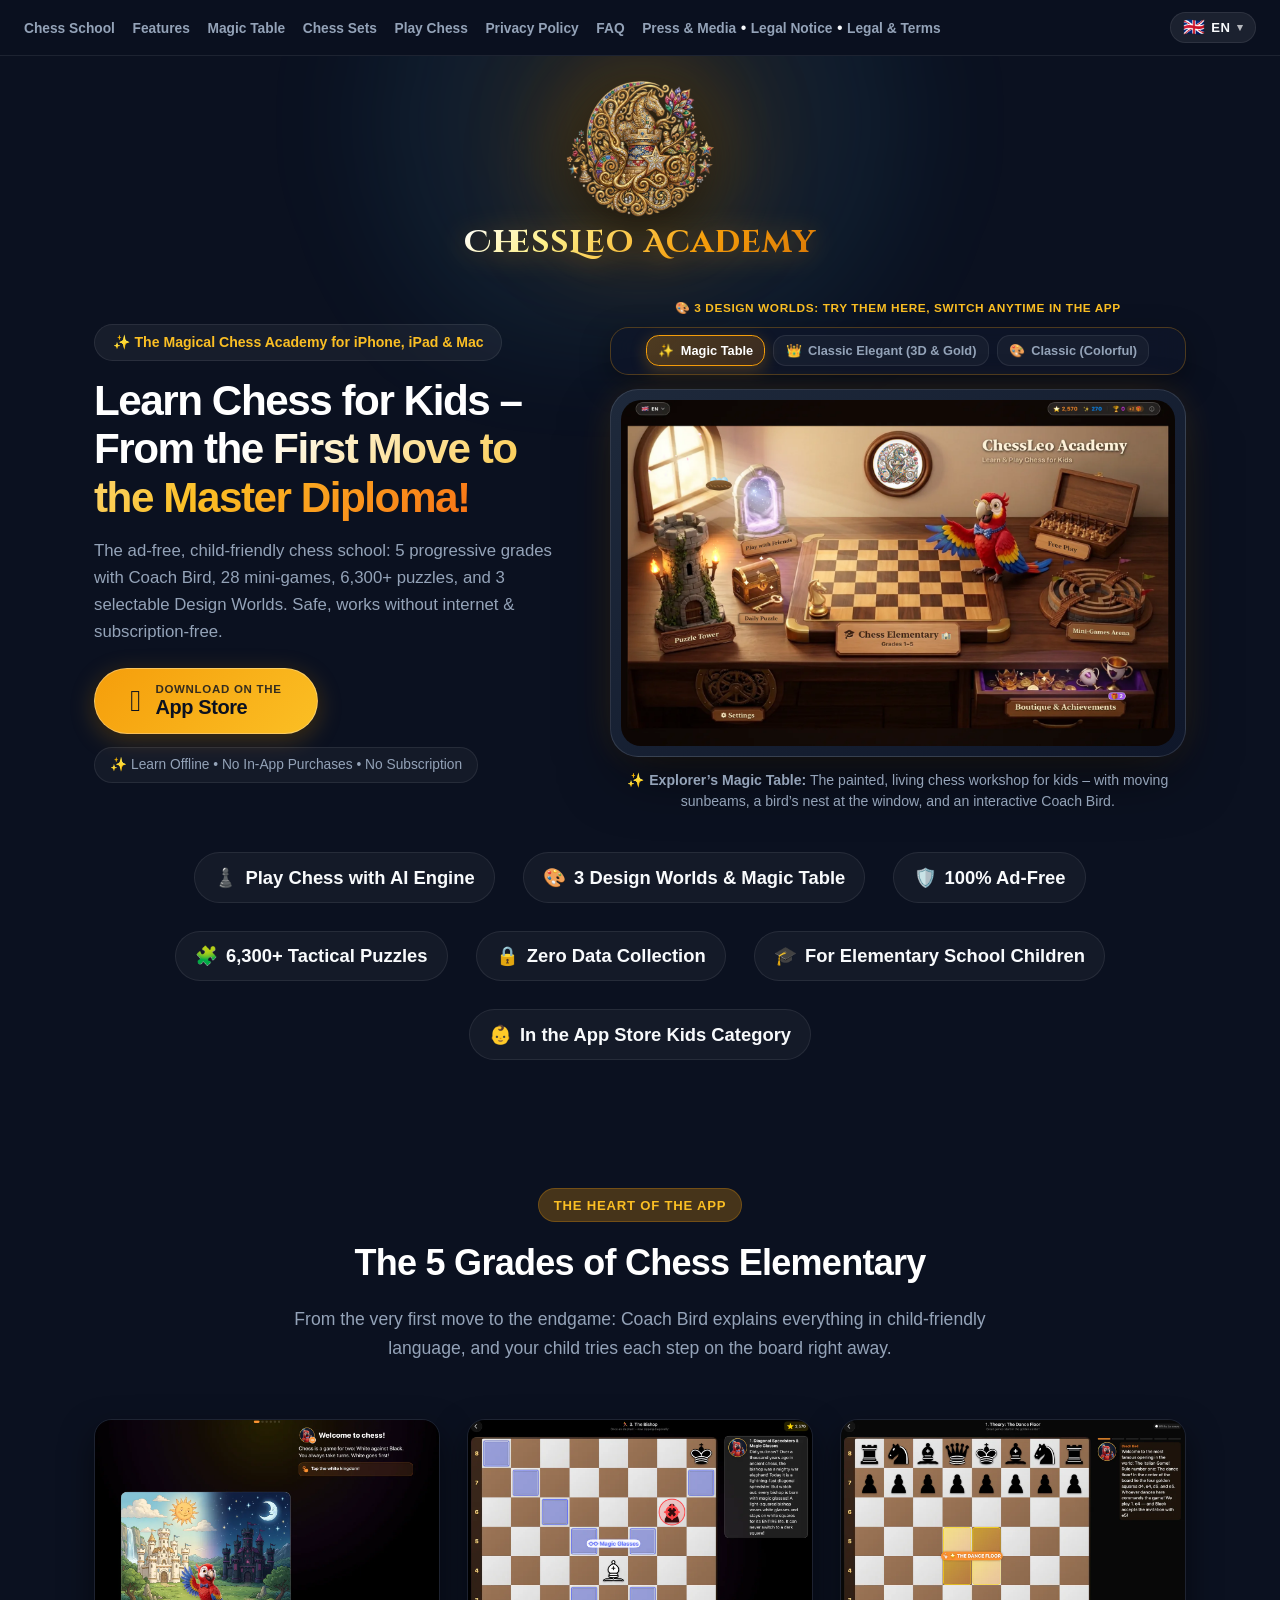
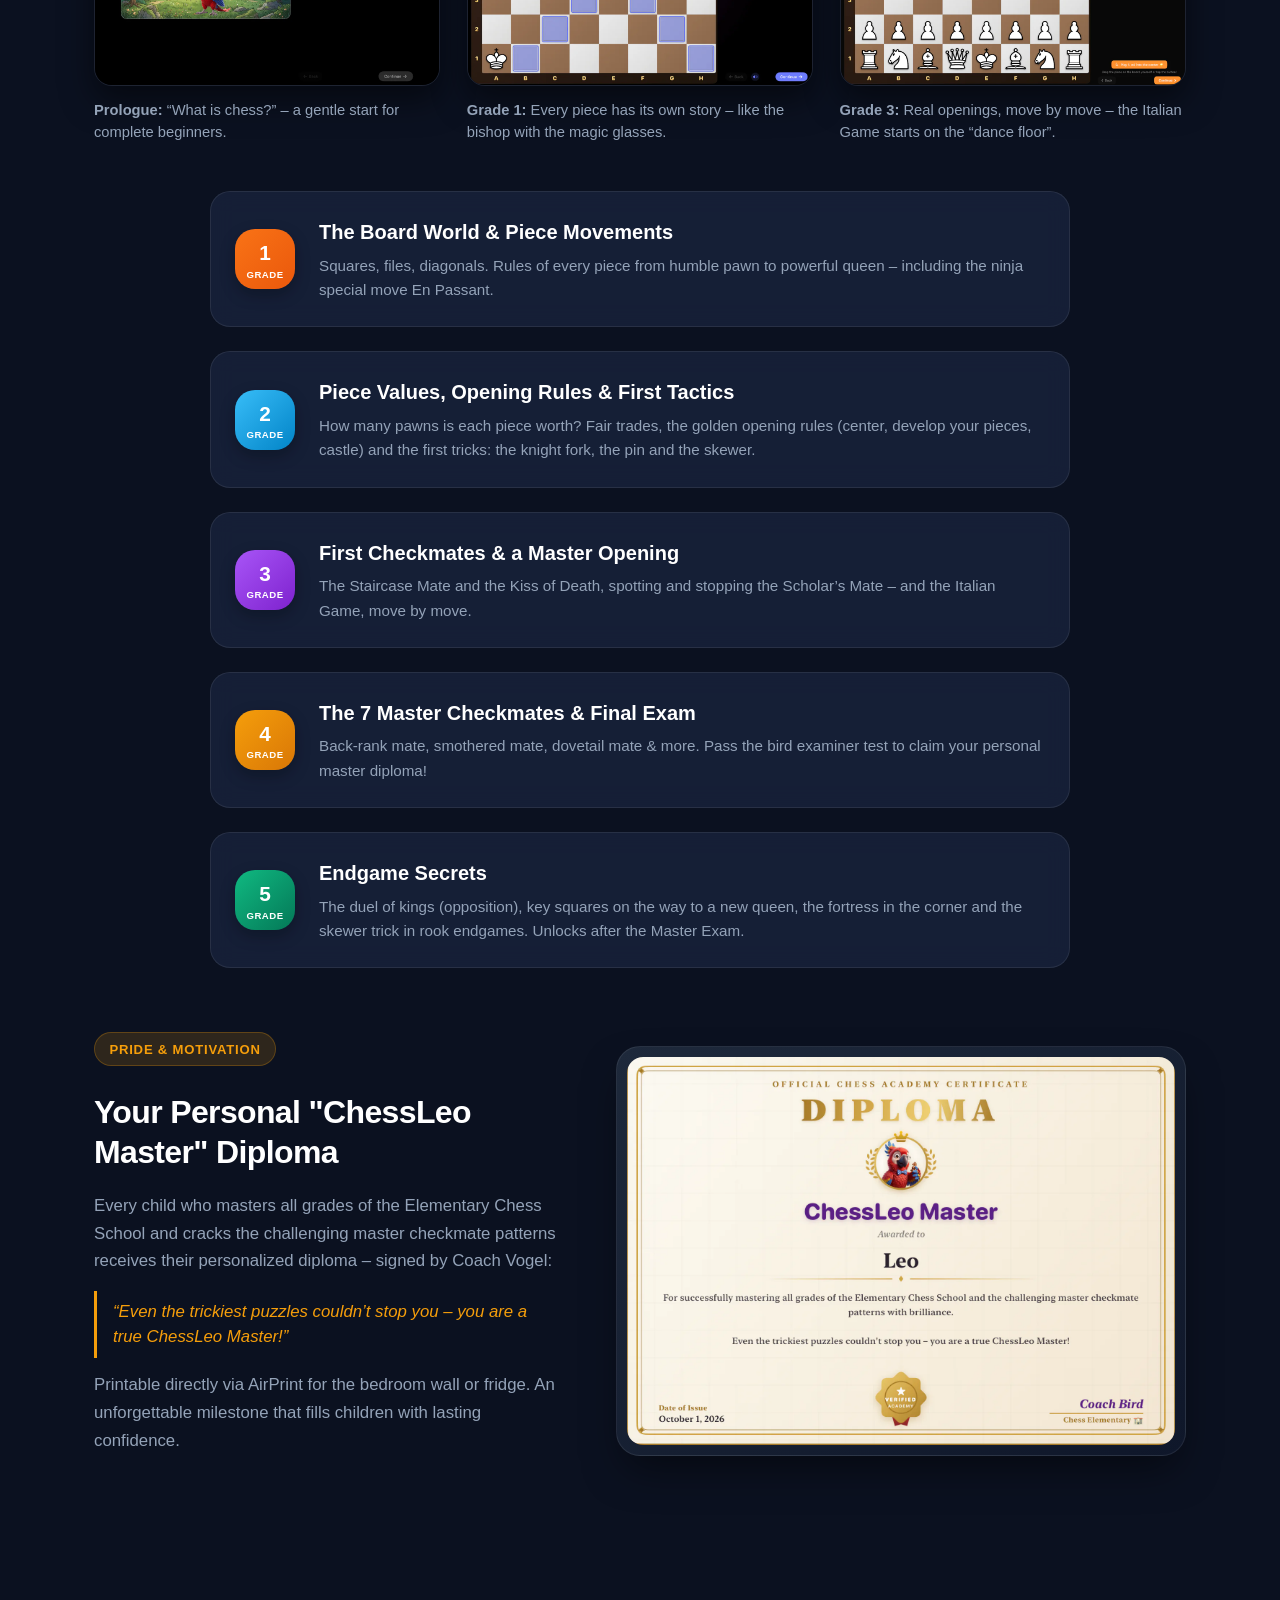
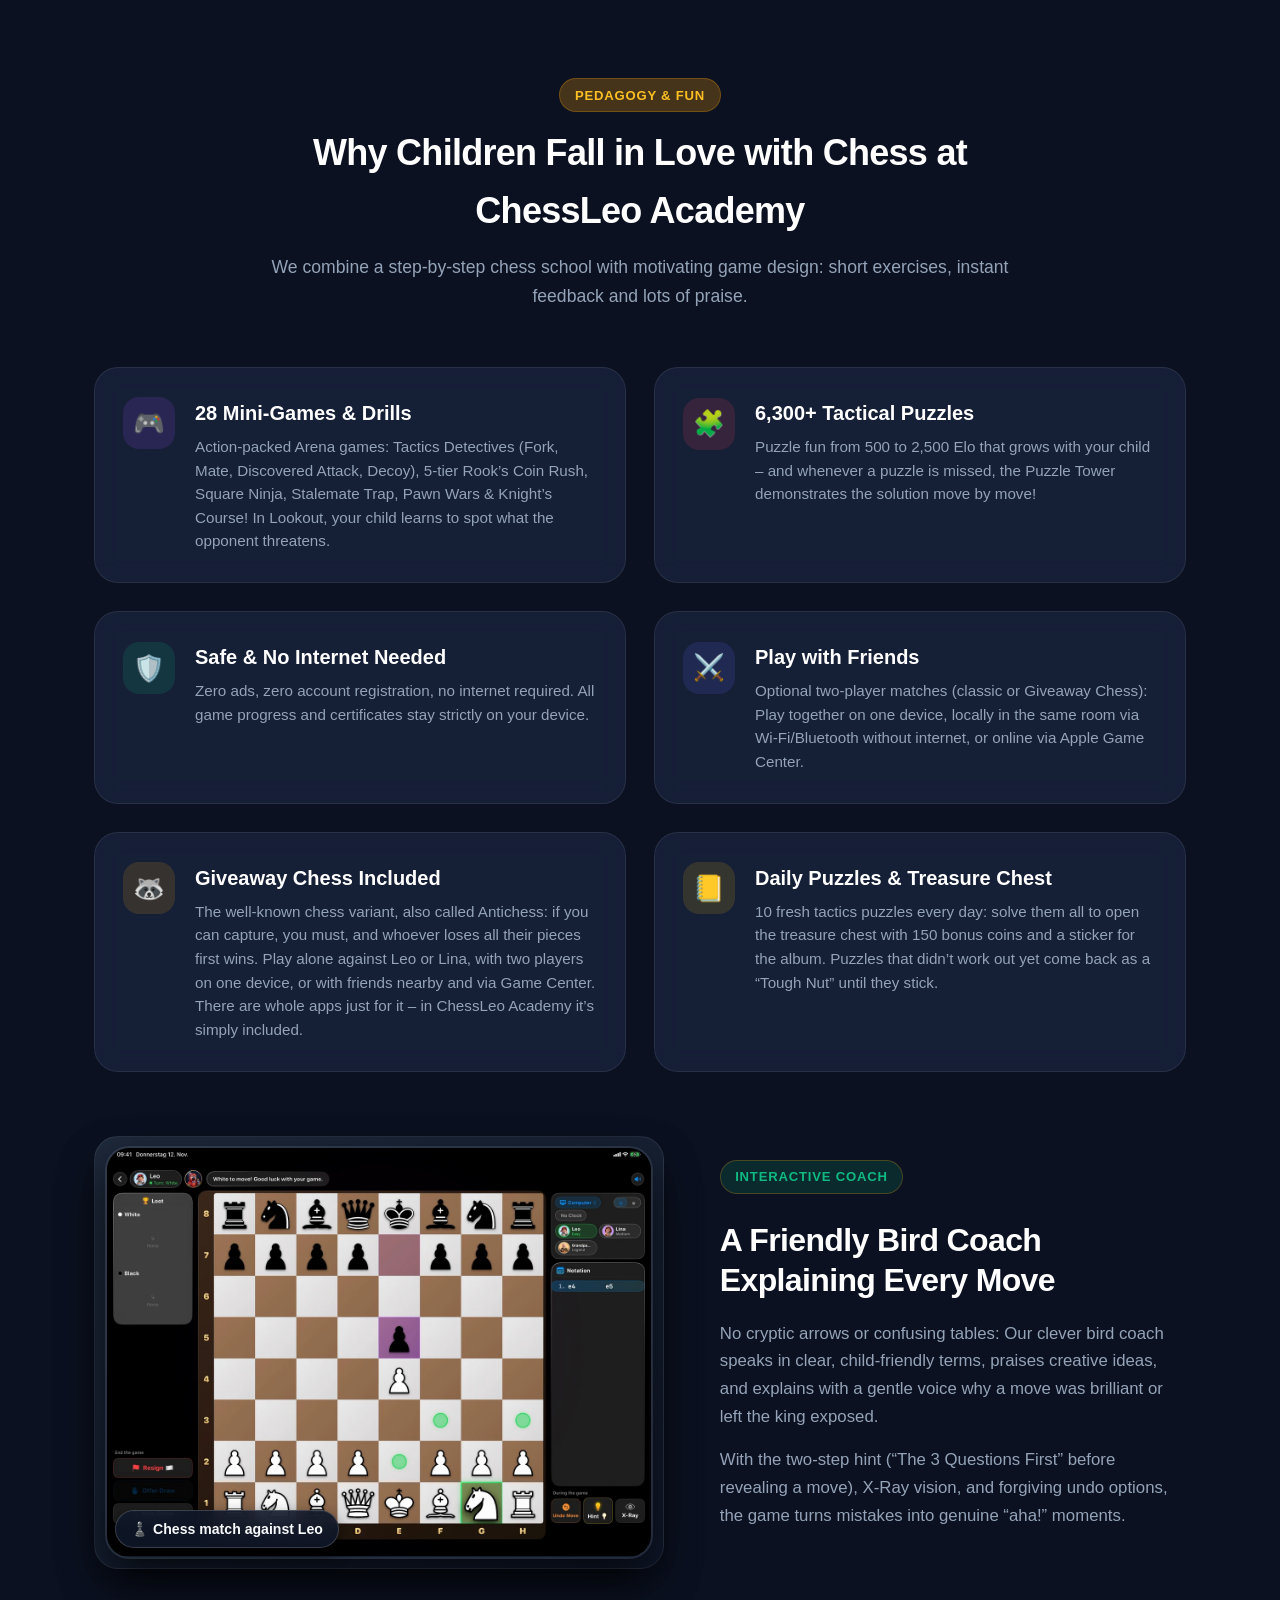
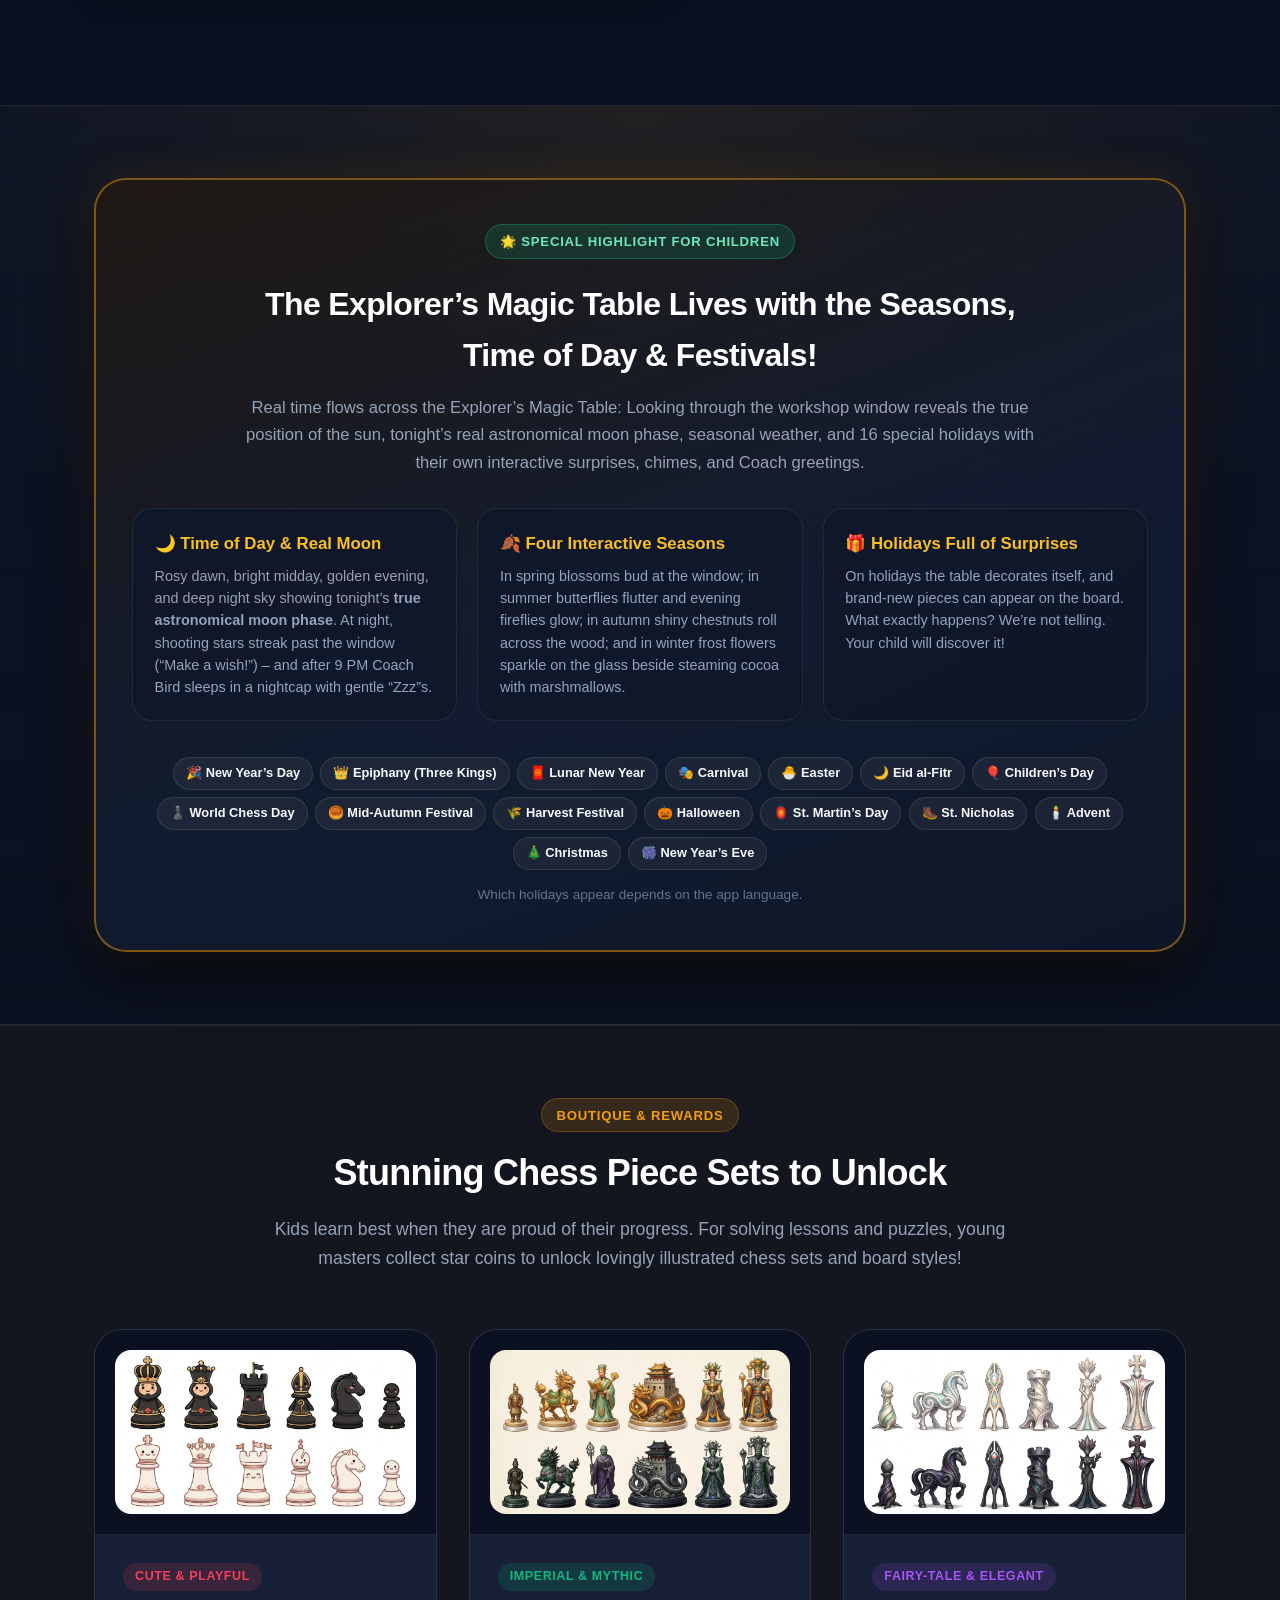
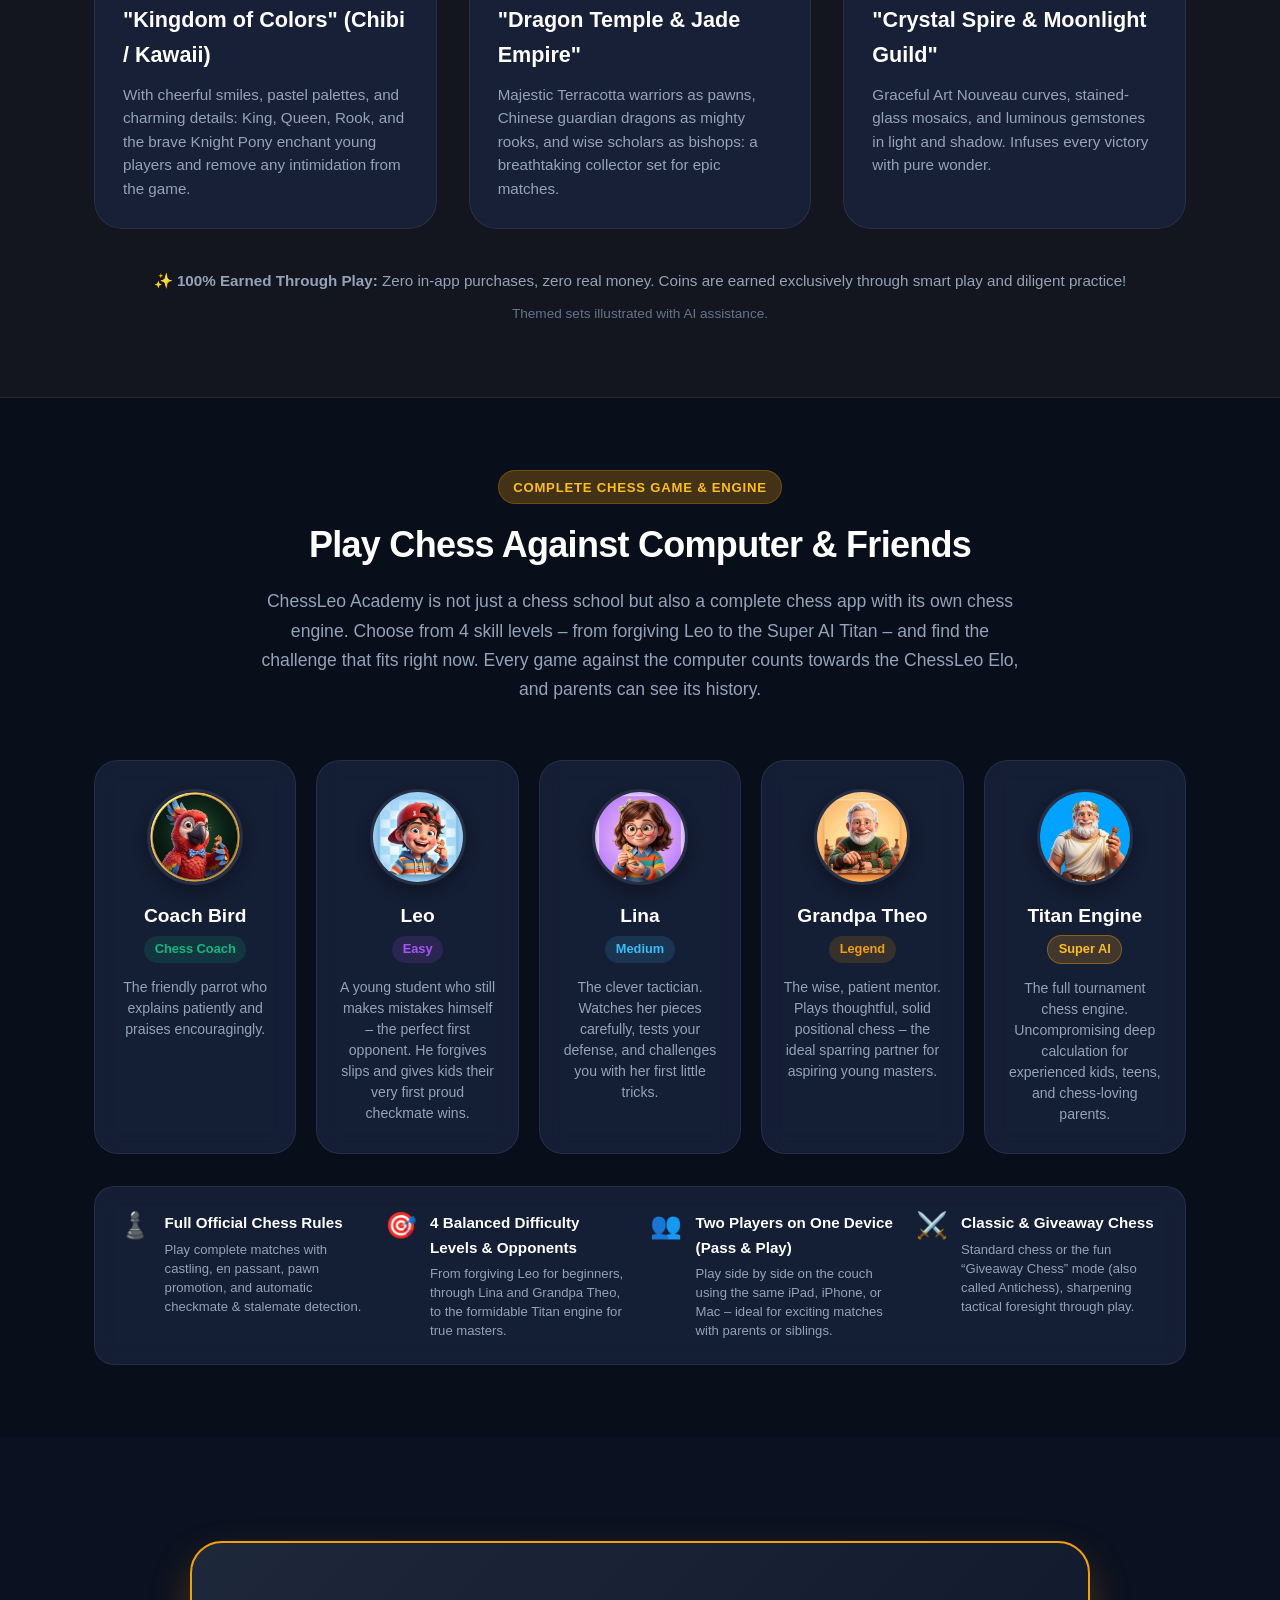
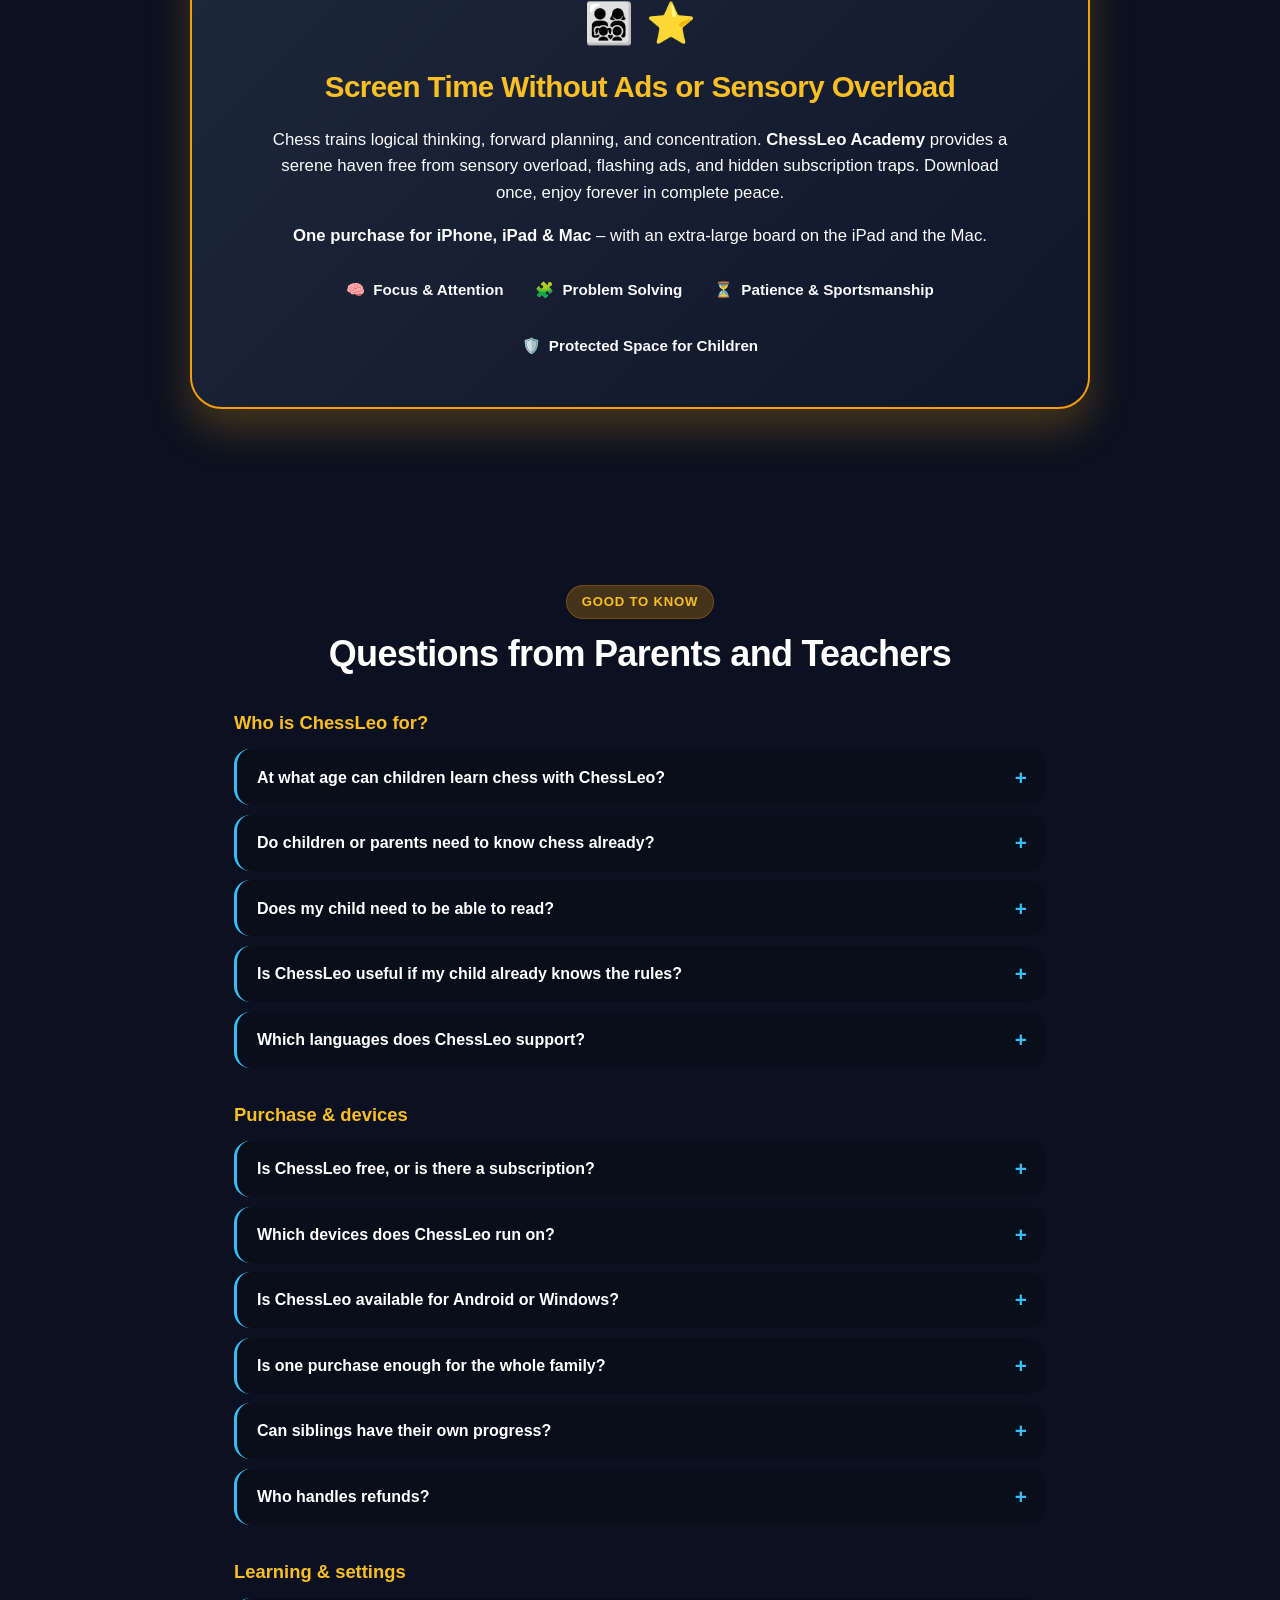
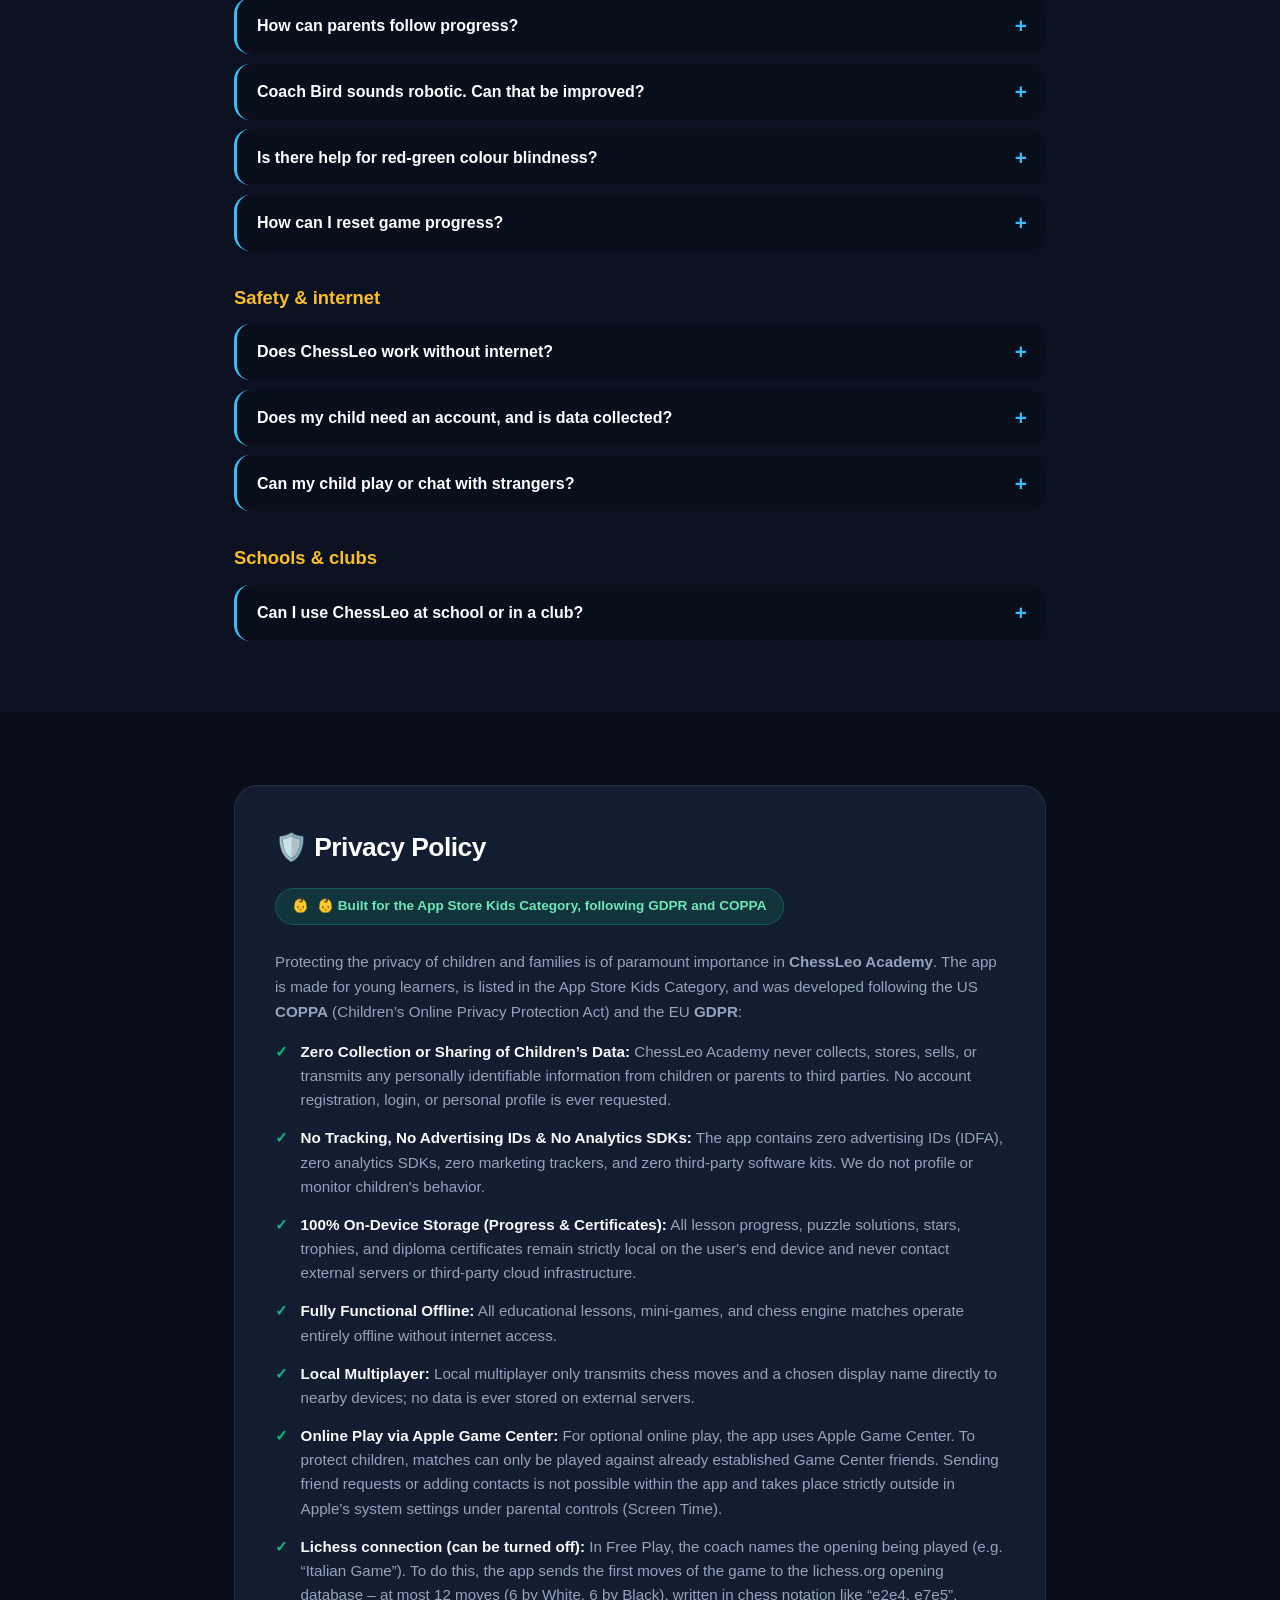
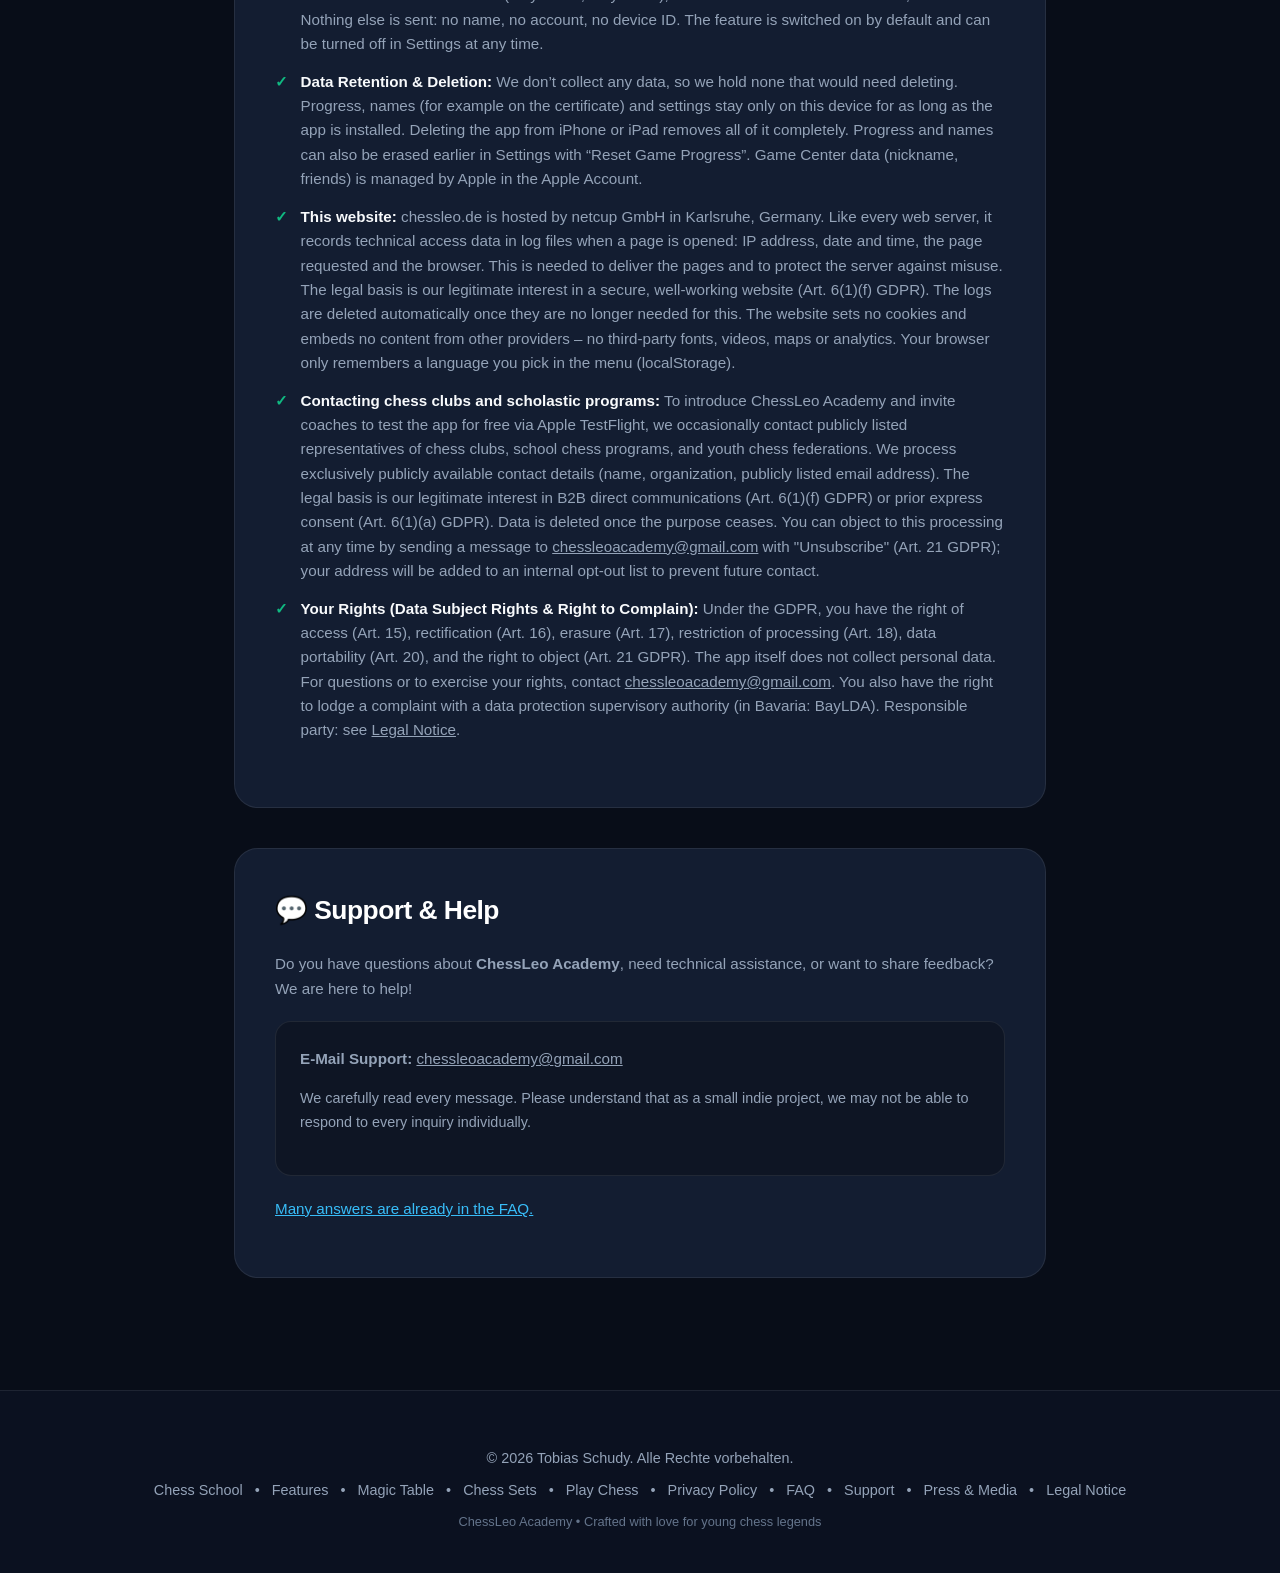
==== en/index.html @ 2529d510 "Keep the AI transparency notice on the imprint page only Remove the card, its footer link and its un" ====
<!DOCTYPE html>
<!-- Generated from /index.html by tools/build_languages.py. Edit index.html, not this file. -->
<html lang="en" data-page-lang="en" translate="no" class="notranslate">
<head>
  <meta charset="UTF-8">
  <!-- One address for the site: www.chessleo.de goes to chessleo.de -->
  <script>
    if (location.hostname === 'www.chessleo.de') {
      location.replace('https://chessleo.de' + location.pathname + location.search + location.hash);
    }
  </script>
  <meta name="viewport" content="width=device-width, initial-scale=1.0">
  <title>Learn Chess for Kids – ChessLeo, the Ad-Free Chess App</title>
  <meta name="robots" content="index, follow">
  <meta name="google" content="notranslate">
  <meta name="description" content="Chess for primary school kids: 5 grades read aloud by Coach Bird, 28 mini-games and 6,300+ puzzles. No ads, no subscription. For iPhone, iPad &amp; Mac.">

  <!-- Apple Smart App Banner (Safari auf iOS/iPadOS) -->
  <meta name="apple-itunes-app" content="app-id=6814943166, affiliate-data=ct=chessleo&amp;pt=129481811">

  <!-- Open Graph / Facebook / WhatsApp / iMessage -->
  <meta property="og:type" content="website">
  <meta property="og:site_name" content="ChessLeo Academy">
  <link rel="canonical" href="https://chessleo.de/en/">
  <!-- SEO-LANG:BEGIN (generated by tools/build_languages.py, do not edit by hand) -->
  <link rel="alternate" hreflang="de" href="https://chessleo.de/">
  <link rel="alternate" hreflang="en" href="https://chessleo.de/en/">
  <link rel="alternate" hreflang="es" href="https://chessleo.de/es/">
  <link rel="alternate" hreflang="fr" href="https://chessleo.de/fr/">
  <link rel="alternate" hreflang="tr" href="https://chessleo.de/tr/">
  <link rel="alternate" hreflang="zh-Hans" href="https://chessleo.de/zh/">
  <link rel="alternate" hreflang="zh-Hant" href="https://chessleo.de/zh-hant/">
  <link rel="alternate" hreflang="x-default" href="https://chessleo.de/en/">
  <meta property="og:locale" content="en_US">
  <meta property="og:locale:alternate" content="de_DE">
  <meta property="og:locale:alternate" content="es_ES">
  <meta property="og:locale:alternate" content="fr_FR">
  <meta property="og:locale:alternate" content="tr_TR">
  <meta property="og:locale:alternate" content="zh_CN">
  <meta property="og:locale:alternate" content="zh_TW">
  <script type="application/ld+json">
  {
    "@context": "https://schema.org",
    "@type": "SoftwareApplication",
    "name": "ChessLeo Academy",
    "url": "https://chessleo.de/en/",
    "inLanguage": "en",
    "description": "Chess for primary school kids: 5 grades read aloud by Coach Bird, 28 mini-games and 6,300+ puzzles. No ads, no subscription. For iPhone, iPad & Mac.",
    "applicationCategory": "EducationalApplication",
    "operatingSystem": "iOS, iPadOS, macOS",
    "image": "https://chessleo.de/assets/og-logo.jpg",
    "installUrl": "https://apps.apple.com/app/id6814943166",
    "author": {
      "@type": "Person",
      "name": "Tobias Schudy"
    },
    "offers": [
      {
        "@type": "Offer",
        "price": "4.99",
        "priceCurrency": "EUR"
      },
      {
        "@type": "Offer",
        "price": "3.99",
        "priceCurrency": "USD"
      }
    ]
  }
  </script>
  <!-- SEO-LANG:END -->
  <meta property="og:url" content="https://chessleo.de/en/">
  <meta property="og:title" content="Learn Chess for Kids – ChessLeo, the Ad-Free Chess App">
  <meta property="og:description" content="Chess for primary school kids: 5 grades read aloud by Coach Bird, 28 mini-games and 6,300+ puzzles. No ads, no subscription. For iPhone, iPad &amp; Mac.">
  <meta property="og:image" content="https://chessleo.de/assets/og-logo.jpg?v=20261101">
  <meta property="og:image:type" content="image/jpeg">
  <meta property="og:image:width" content="1200">
  <meta property="og:image:height" content="630">
  <meta property="og:image:alt" content="ChessLeo Academy Logo">

  <!-- Twitter Card -->
  <meta name="twitter:card" content="summary_large_image">
  <meta name="twitter:title" content="Learn Chess for Kids – ChessLeo, the Ad-Free Chess App">
  <meta name="twitter:description" content="Chess for primary school kids: 5 grades read aloud by Coach Bird, 28 mini-games and 6,300+ puzzles. No ads, no subscription. For iPhone, iPad &amp; Mac.">
  <meta name="twitter:image" content="https://chessleo.de/assets/og-logo.jpg?v=20261101">

  <!-- Favicon / Apple Touch Icon -->
  <link rel="icon" type="image/jpeg" href="/assets/logo-modern.jpg?v=1.5.0">
  <link rel="apple-touch-icon" href="/assets/logo-modern.jpg?v=1.5.0">

  <!-- Fonts, served from this site (no Google Fonts) -->
  <link href="/assets/fonts/fonts.css?v=20261107" rel="stylesheet">

  <style>
    :root {
      --bg: #0b1120;
      --bg-surface: #131d31;
      --card-bg: rgba(26, 38, 64, 0.7);
      --card-border: rgba(255, 255, 255, 0.08);
      --card-border-hover: rgba(245, 158, 11, 0.4);
      --text: #f8fafc;
      --text-muted: #94a3b8;
      --text-subtle: #64748b;
      --gold: #f59e0b;
      --gold-light: #fbbf24;
      --gold-glow: rgba(245, 158, 11, 0.25);
      --emerald: #10b981;
      --emerald-bg: rgba(16, 185, 129, 0.15);
      --accent: #38bdf8;
      --purple: #a855f7;
      --rose: #f43f5e;
      --nav-bg: rgba(11, 17, 32, 0.85);
    }

    * {
      box-sizing: border-box;
      margin: 0;
      padding: 0;
    }

    html {
      scroll-behavior: smooth;
    }

    body {
      font-family: -apple-system, BlinkMacSystemFont, "SF Pro Display", "SF Pro Text", "Segoe UI", Roboto, Helvetica, Arial, sans-serif;
      background-color: var(--bg);
      color: var(--text);
      line-height: 1.6;
      -webkit-font-smoothing: antialiased;
      overflow-x: hidden;
    }

    /* --- CONTAINER & UTILS --- */
    .container {
      max-width: 1140px;
      margin: 0 auto;
      padding: 0 1.5rem;
    }

    .section-header {
      text-align: center;
      max-width: 760px;
      margin: 0 auto 3.5rem;
    }

    .section-tag {
      display: inline-block;
      padding: 0.35rem 0.9rem;
      border-radius: 9999px;
      background: var(--gold-glow);
      color: var(--gold-light);
      font-size: 0.82rem;
      font-weight: 700;
      text-transform: uppercase;
      letter-spacing: 0.06em;
      margin-bottom: 0.75rem;
      border: 1px solid rgba(245, 158, 11, 0.25);
    }

    .section-title {
      font-size: 2.25rem;
      font-weight: 800;
      letter-spacing: -0.02em;
      margin-bottom: 0.85rem;
      color: #ffffff;
    }

    .section-desc {
      font-size: 1.1rem;
      color: var(--text-muted);
      line-height: 1.65;
    }

    /* --- STICKY NAV --- */
    .sticky-nav {
      position: sticky;
      top: 0;
      z-index: 100;
      background: var(--nav-bg);
      backdrop-filter: blur(16px);
      -webkit-backdrop-filter: blur(16px);
      border-bottom: 1px solid var(--card-border);
      transition: all 0.3s ease;
    }

    .nav-container {
      max-width: 1280px;
      margin: 0 auto;
      padding: 0.75rem 1.5rem;
      display: flex;
      align-items: center;
      justify-content: space-between;
      gap: 1rem;
    }

    .nav-links {
      display: flex;
      align-items: center;
      gap: 1.1rem;
      list-style: none;
      white-space: nowrap;
    }

    .nav-links a {
      text-decoration: none;
      color: var(--text-muted);
      font-size: 0.86rem;
      font-weight: 600;
      transition: color 0.2s ease;
      white-space: nowrap;
    }

    .nav-links a:hover {
      color: var(--gold);
    }

    .nav-actions {
      display: flex;
      align-items: center;
      gap: 0.75rem;
      flex-shrink: 0;
      margin-left: auto;
    }

    /* --- LANGUAGE DROPDOWN --- */
    .lang-dropdown {
      position: relative;
      display: inline-block;
    }

    .lang-dropdown-btn {
      display: inline-flex;
      align-items: center;
      gap: 0.4rem;
      background: rgba(255, 255, 255, 0.07);
      border: 1px solid var(--card-border);
      color: var(--text);
      padding: 0.35rem 0.75rem;
      border-radius: 9999px;
      font-size: 0.85rem;
      font-weight: 700;
      cursor: pointer;
      transition: all 0.2s ease;
      font-family: inherit;
    }

    .lang-dropdown-btn:hover,
    .lang-dropdown.open .lang-dropdown-btn {
      background: rgba(245, 158, 11, 0.15);
      border-color: rgba(245, 158, 11, 0.4);
      color: var(--gold-light);
      box-shadow: 0 2px 10px var(--gold-glow);
    }

    .lang-current-flag {
      font-size: 1.1rem;
      line-height: 1;
    }

    .lang-current-code {
      font-size: 0.82rem;
      letter-spacing: 0.04em;
    }

    .dropdown-chevron {
      font-size: 0.68rem;
      opacity: 0.7;
      transition: transform 0.2s ease;
    }

    .lang-dropdown.open .dropdown-chevron {
      transform: rotate(180deg);
    }

    .lang-dropdown-menu {
      position: absolute;
      top: calc(100% + 0.5rem);
      right: 0;
      min-width: 155px;
      background: rgba(19, 29, 49, 0.96);
      backdrop-filter: blur(20px);
      -webkit-backdrop-filter: blur(20px);
      border: 1px solid rgba(255, 255, 255, 0.12);
      border-radius: 1rem;
      padding: 0.4rem;
      box-shadow: 0 16px 36px rgba(0, 0, 0, 0.6), 0 0 20px rgba(245, 158, 11, 0.1);
      display: none;
      flex-direction: column;
      gap: 0.2rem;
      z-index: 250;
    }

    .lang-dropdown.open .lang-dropdown-menu {
      display: flex;
      animation: dropdownFadeIn 0.18s cubic-bezier(0.16, 1, 0.3, 1);
    }

    @keyframes dropdownFadeIn {
      from { opacity: 0; transform: translateY(-6px) scale(0.96); }
      to { opacity: 1; transform: translateY(0) scale(1); }
    }

    .lang-dropdown-item {
      display: flex;
      align-items: center;
      gap: 0.65rem;
      padding: 0.5rem 0.75rem;
      background: transparent;
      border: none;
      border-radius: 0.65rem;
      color: var(--text-muted);
      font-size: 0.88rem;
      font-weight: 500;
      cursor: pointer;
      width: 100%;
      text-align: left;
      text-decoration: none;
      transition: all 0.15s ease;
      font-family: inherit;
    }

    .lang-dropdown-item:hover {
      background: rgba(255, 255, 255, 0.08);
      color: #ffffff;
      transform: translateX(2px);
    }

    .lang-dropdown-item.active {
      background: rgba(245, 158, 11, 0.2);
      color: var(--gold-light);
      font-weight: 700;
      border: 1px solid rgba(245, 158, 11, 0.3);
    }

    .lang-flag {
      font-size: 1.15rem;
      line-height: 1;
    }

    .lang-name {
      flex: 1;
    }

    /* --- HERO DOWNLOAD CTA --- */
    .hero-cta-wrap {
      display: flex;
      flex-direction: column;
      align-items: flex-start;
      gap: 0.85rem;
      position: relative;
      z-index: 2;
    }

    .btn-hero-appstore {
      display: inline-flex;
      align-items: center;
      gap: 0.9rem;
      background: linear-gradient(135deg, var(--gold), var(--gold-light));
      color: #0b1120;
      padding: 0.85rem 2.2rem;
      border-radius: 9999px;
      text-decoration: none;
      box-shadow: 0 6px 25px var(--gold-glow), 0 2px 10px rgba(0, 0, 0, 0.4);
      transition: all 0.25s cubic-bezier(0.16, 1, 0.3, 1);
      border: 1px solid rgba(255, 255, 255, 0.3);
    }

    .btn-hero-appstore:hover {
      transform: translateY(-3px) scale(1.02);
      box-shadow: 0 10px 32px rgba(245, 158, 11, 0.5), 0 4px 14px rgba(0, 0, 0, 0.5);
      color: #000000;
    }

    .btn-hero-apple {
      font-size: 1.85rem;
      line-height: 1;
      display: flex;
      align-items: center;
    }

    .btn-hero-text {
      display: flex;
      flex-direction: column;
      align-items: flex-start;
      text-align: left;
      line-height: 1.15;
    }

    .btn-hero-sub {
      font-size: 0.72rem;
      font-weight: 700;
      text-transform: uppercase;
      letter-spacing: 0.06em;
      opacity: 0.82;
    }

    .btn-hero-main {
      font-size: 1.25rem;
      font-weight: 900;
      letter-spacing: -0.02em;
    }

    .hero-cta-hint {
      font-size: 0.86rem;
      color: var(--text-muted);
      display: inline-flex;
      align-items: center;
      gap: 0.5rem;
      background: rgba(255, 255, 255, 0.04);
      border: 1px solid var(--card-border);
      padding: 0.35rem 0.95rem;
      border-radius: 9999px;
    }

    /* --- BLACK WEEK 2026: card above the App Store button, shown only by the script next to it.
       Remove card, script, these styles and the promo_* i18n keys after 1 December 2026. --- */
    .promo-card {
      display: flex;
      flex-direction: column;
      width: 100%;
      max-width: 480px;
      border-radius: 1rem;
      overflow: hidden;
      background: linear-gradient(100deg, rgba(245, 158, 11, 0.18), rgba(251, 191, 36, 0.06) 55%, rgba(245, 158, 11, 0.16));
      border: 1px solid rgba(251, 191, 36, 0.45);
      box-shadow: 0 6px 22px rgba(245, 158, 11, 0.12);
      color: var(--text);
      text-decoration: none;
      text-align: left;
      transition: transform 0.2s ease, border-color 0.2s ease, box-shadow 0.2s ease;
    }

    .promo-card[hidden] {
      display: none;
    }

    .promo-card:hover {
      transform: translateY(-2px);
      border-color: var(--gold-light);
      box-shadow: 0 10px 28px rgba(245, 158, 11, 0.22);
    }

    .promo-pic {
      display: block;
      width: 100%;
      height: auto;
      border-bottom: 1px solid rgba(251, 191, 36, 0.35);
    }

    .promo-row {
      display: flex;
      align-items: center;
      gap: 0.85rem;
      padding: 0.65rem 1rem;
    }

    .promo-body {
      display: flex;
      flex-direction: column;
      gap: 0.15rem;
      min-width: 0;
    }

    .promo-title {
      font-size: 1.02rem;
      font-weight: 800;
      line-height: 1.25;
    }

    .promo-title b {
      color: var(--gold-light);
    }

    .promo-title s {
      color: var(--text-muted);
      font-weight: 600;
    }

    .promo-sub {
      font-size: 0.8rem;
      color: var(--text-muted);
      line-height: 1.35;
    }

    .promo-go {
      flex: none;
      margin-left: auto;
      color: var(--gold-light);
      font-size: 1.25rem;
      font-weight: 800;
    }

    /* --- MENU BUTTON (narrow windows only, see RESPONSIVE) --- */
    .nav-menu-btn {
      display: none;
      align-items: center;
      gap: 0.55rem;
      background: rgba(255, 255, 255, 0.07);
      border: 1px solid var(--card-border);
      color: var(--text);
      padding: 0.35rem 0.85rem 0.35rem 0.75rem;
      border-radius: 9999px;
      font-size: 0.85rem;
      font-weight: 700;
      font-family: inherit;
      cursor: pointer;
      white-space: nowrap;
      flex-shrink: 0;
      transition: all 0.2s ease;
    }

    .nav-menu-btn:hover,
    .sticky-nav.menu-open .nav-menu-btn {
      background: rgba(245, 158, 11, 0.15);
      border-color: rgba(245, 158, 11, 0.4);
      color: var(--gold-light);
      box-shadow: 0 2px 10px var(--gold-glow);
    }

    .nav-menu-icon {
      position: relative;
      width: 16px;
      height: 12px;
      flex-shrink: 0;
    }

    .nav-menu-icon span {
      position: absolute;
      left: 0;
      width: 100%;
      height: 2px;
      border-radius: 2px;
      background: currentColor;
      transition: transform 0.2s ease, opacity 0.2s ease;
    }

    .nav-menu-icon span:nth-child(1) { top: 0; }
    .nav-menu-icon span:nth-child(2) { top: 5px; }
    .nav-menu-icon span:nth-child(3) { top: 10px; }

    .sticky-nav.menu-open .nav-menu-icon span:nth-child(1) { transform: translateY(5px) rotate(45deg); }
    .sticky-nav.menu-open .nav-menu-icon span:nth-child(2) { opacity: 0; }
    .sticky-nav.menu-open .nav-menu-icon span:nth-child(3) { transform: translateY(-5px) rotate(-45deg); }

    /* --- HERO SECTION --- */
    .hero {
      position: relative;
      padding: 1.5rem 0 2rem;
      text-align: center;
      overflow: hidden;
    }

    /* Text links, App-Bild rechts: So steht das Bild schon auf dem ersten Bildschirm. */
    .hero-layout {
      display: grid;
      grid-template-columns: minmax(0, 0.9fr) minmax(0, 1.1fr);
      gap: 2.75rem;
      align-items: center;
      text-align: left;
      margin-bottom: 2.5rem;
    }

    .hero::before {
      content: "";
      position: absolute;
      top: -15%;
      left: 50%;
      transform: translateX(-50%);
      width: 750px;
      height: 450px;
      background: radial-gradient(circle, rgba(245, 158, 11, 0.12) 0%, rgba(56, 189, 248, 0.08) 50%, transparent 70%);
      filter: blur(50px);
      z-index: -1;
      pointer-events: none;
    }

    .hero-badge {
      display: inline-flex;
      align-items: center;
      gap: 0.5rem;
      background: rgba(255, 255, 255, 0.05);
      border: 1px solid var(--card-border);
      padding: 0.4rem 1.1rem;
      border-radius: 9999px;
      font-size: 0.88rem;
      font-weight: 600;
      color: var(--gold-light);
      margin-bottom: 1rem;
    }

    .hero-logo-box {
      display: flex;
      flex-direction: column;
      align-items: center;
      gap: 0.45rem;
      margin-bottom: 2rem;
      position: relative;
    }

    .hero-logo-img {
      width: 148px;
      height: auto;
      filter: drop-shadow(0 14px 28px rgba(0, 0, 0, 0.75)) drop-shadow(0 0 50px rgba(245, 158, 11, 0.4));
      transition: transform 0.4s cubic-bezier(0.16, 1, 0.3, 1), filter 0.4s ease;
    }

    .hero-logo-img:hover {
      transform: translateY(-4px) scale(1.03);
      filter: drop-shadow(0 22px 38px rgba(0, 0, 0, 0.85)) drop-shadow(0 0 70px rgba(245, 158, 11, 0.6));
    }

    .hero-logo-title {
      font-family: 'Cinzel Decorative', 'Cinzel', -apple-system, BlinkMacSystemFont, "SF Pro Rounded", "Segoe UI", serif;
      font-size: clamp(1.45rem, 2.5vw, 1.95rem);
      font-weight: 700;
      letter-spacing: 0.035em;
      background: linear-gradient(135deg, #ffffff 0%, #fef08a 25%, #f59e0b 65%, #d97706 100%);
      -webkit-background-clip: text;
      -webkit-text-fill-color: transparent;
      filter: drop-shadow(0 3px 14px rgba(245, 158, 11, 0.45));
      line-height: 1.2;
      white-space: nowrap;
    }

    .hero-bird {
      font-size: 3rem;
      display: inline-block;
      margin-bottom: 0.5rem;
      animation: floatBird 3.5s ease-in-out infinite;
    }

    @keyframes floatBird {
      0%, 100% { transform: translateY(0px) rotate(0deg); }
      50% { transform: translateY(-7px) rotate(3deg); }
    }

    .hero-title {
      font-size: clamp(2.1rem, 3.3vw, 2.7rem);
      font-weight: 900;
      letter-spacing: -0.035em;
      line-height: 1.15;
      margin-bottom: 1rem;
      color: #ffffff;
    }

    .hero-title .gradient-text {
      background: linear-gradient(135deg, #ffffff 20%, var(--gold-light) 65%, #f97316 100%);
      -webkit-background-clip: text;
      -webkit-text-fill-color: transparent;
    }

    .hero-subline {
      font-size: 1.05rem;
      color: var(--text-muted);
      margin: 0 0 1.4rem;
      line-height: 1.6;
    }

    /* --- MOCKUP DISPLAY --- */
    .mockup-wrapper {
      position: relative;
      margin-top: 0.9rem;
    }

    .mockup-frame {
      background: linear-gradient(145deg, #1e293b, #0f172a);
      border-radius: 1.75rem;
      padding: 0.65rem;
      box-shadow: 0 25px 60px -12px rgba(0, 0, 0, 0.6), 0 0 40px -10px var(--gold-glow);
      border: 1px solid rgba(255, 255, 255, 0.12);
    }

    .mockup-frame img {
      width: 100%;
      height: auto;
      border-radius: 1.25rem;
      display: block;
    }

    /* --- TRUST BADGES BAR --- */
    .trust-bar {
      display: flex;
      flex-wrap: wrap;
      justify-content: center;
      gap: 1.75rem;
      margin-bottom: 1.5rem;
    }

    .trust-badge {
      display: flex;
      align-items: center;
      gap: 0.5rem;
      background: rgba(255, 255, 255, 0.04);
      border: 1px solid var(--card-border);
      padding: 0.6rem 1.2rem;
      border-radius: 9999px;
      font-size: 0.9rem;
      font-weight: 600;
      color: var(--text);
    }

    .trust-badge span {
      font-size: 1.15rem;
    }

    /* --- FEATURE CARDS --- */
    section {
      padding: 4.5rem 0;
      position: relative;
    }

    .feature-grid {
      display: grid;
      grid-template-columns: repeat(auto-fit, minmax(260px, 1fr));
      gap: 1.75rem;
      margin-bottom: 3.5rem;
    }

    .feature-card {
      background: var(--card-bg);
      border: 1px solid var(--card-border);
      border-radius: 1.5rem;
      padding: 1.85rem 1.75rem;
      transition: all 0.3s cubic-bezier(0.16, 1, 0.3, 1);
      backdrop-filter: blur(12px);
      display: flex;
      align-items: flex-start;
      gap: 1.25rem;
    }

    .feature-card:hover {
      transform: translateY(-5px);
      border-color: var(--card-border-hover);
      box-shadow: 0 15px 30px -10px var(--gold-glow);
    }

    .card-icon-wrap {
      width: 52px;
      height: 52px;
      border-radius: 1rem;
      display: flex;
      align-items: center;
      justify-content: center;
      font-size: 1.6rem;
      flex-shrink: 0;
      margin-bottom: 0;
    }

    .feature-card-body {
      flex: 1;
      min-width: 0;
    }

    .feature-card h3 {
      font-size: 1.25rem;
      font-weight: 800;
      margin-top: 0.15rem;
      margin-bottom: 0.55rem;
      color: #ffffff;
      line-height: 1.3;
    }

    .feature-card p {
      color: var(--text-muted);
      font-size: 0.95rem;
      line-height: 1.55;
      margin: 0;
    }

    /* --- SPLIT SHOWCASE SECTIONS --- */
    .showcase-split {
      display: grid;
      grid-template-columns: 1.1fr 0.9fr;
      gap: 3.5rem;
      align-items: center;
      margin: 4rem 0;
    }

    .showcase-img-wrap {
      background: linear-gradient(145deg, #1e293b, #0f172a);
      border-radius: 1.5rem;
      padding: 0.6rem;
      box-shadow: 0 20px 40px -10px rgba(0,0,0,0.5);
      border: 1px solid var(--card-border);
    }

    .showcase-img-wrap img {
      width: 100%;
      height: auto;
      border-radius: 1rem;
      display: block;
    }

    .showcase-content h3 {
      font-size: 2rem;
      font-weight: 800;
      letter-spacing: -0.02em;
      margin: 0.85rem 0 1.25rem;
      color: #ffffff;
      line-height: 1.25;
    }

    .showcase-content p {
      color: var(--text-muted);
      font-size: 1.05rem;
      line-height: 1.65;
      margin-bottom: 1rem;
    }

    /* --- PIECE SETS SHOWCASE --- */
    .pieces-grid {
      display: grid;
      grid-template-columns: repeat(auto-fit, minmax(min(100%, 320px), 1fr));
      gap: 2rem;
    }

    .piece-card {
      background: var(--card-bg);
      border: 1px solid var(--card-border);
      border-radius: 1.75rem;
      overflow: hidden;
      transition: all 0.35s cubic-bezier(0.16, 1, 0.3, 1);
      backdrop-filter: blur(12px);
      display: flex;
      flex-direction: column;
    }

    .piece-card:hover {
      transform: translateY(-6px);
      border-color: var(--card-border-hover);
      box-shadow: 0 20px 40px -10px var(--gold-glow);
    }

    .piece-img-box {
      background: #0b1120;
      padding: 1.25rem;
      border-bottom: 1px solid var(--card-border);
      overflow: hidden;
    }

    .piece-img-box img {
      width: 100%;
      height: auto;
      display: block;
      border-radius: 1rem;
      transition: transform 0.4s ease;
    }

    .piece-card:hover .piece-img-box img {
      transform: scale(1.03);
    }

    .piece-info {
      padding: 1.75rem;
      flex: 1;
      display: flex;
      flex-direction: column;
    }

    .piece-tag {
      display: inline-block;
      align-self: flex-start;
      padding: 0.25rem 0.75rem;
      border-radius: 9999px;
      font-size: 0.78rem;
      font-weight: 700;
      text-transform: uppercase;
      letter-spacing: 0.05em;
      margin-bottom: 0.75rem;
    }

    .piece-info h3 {
      font-size: 1.35rem;
      font-weight: 800;
      margin-bottom: 0.65rem;
      color: #ffffff;
    }

    .piece-info p {
      color: var(--text-muted);
      font-size: 0.95rem;
      line-height: 1.55;
    }

    /* --- CHARACTERS GRID --- */
    .characters-grid {
      display: grid;
      grid-template-columns: repeat(auto-fit, minmax(190px, 1fr));
      gap: 1.25rem;
    }

    @media (min-width: 1024px) {
      .characters-grid {
        grid-template-columns: repeat(5, 1fr);
      }
    }

    .char-card {
      background: var(--card-bg);
      border: 1px solid var(--card-border);
      border-radius: 1.5rem;
      padding: 1.75rem 1.25rem;
      text-align: center;
      transition: all 0.3s ease;
      backdrop-filter: blur(12px);
    }

    .char-card:hover {
      transform: translateY(-4px);
      border-color: var(--card-border-hover);
      box-shadow: 0 15px 30px -10px var(--gold-glow);
    }

    .char-avatar-img {
      width: 96px;
      height: 96px;
      border-radius: 50%;
      object-fit: cover;
      margin: 0 auto 1rem;
      border: 3px solid var(--card-border);
      box-shadow: 0 6px 16px rgba(0,0,0,0.3);
      display: block;
    }

    .char-card:hover .char-avatar-img {
      border-color: var(--gold);
    }

    .char-name {
      font-size: 1.2rem;
      font-weight: 800;
      margin-bottom: 0.25rem;
      color: #ffffff;
    }

    .char-role {
      display: inline-block;
      font-size: 0.8rem;
      font-weight: 700;
      padding: 0.2rem 0.65rem;
      border-radius: 9999px;
      margin-bottom: 0.85rem;
    }

    .char-card p {
      color: var(--text-muted);
      font-size: 0.88rem;
      line-height: 1.5;
    }

    /* --- ENGINE & GAME FEATURES BAR --- */
    .engine-features-bar {
      margin-top: 2rem;
      display: grid;
      grid-template-columns: repeat(auto-fit, minmax(240px, 1fr));
      gap: 1.25rem;
      background: var(--card-bg);
      border: 1px solid var(--card-border);
      border-radius: 1.25rem;
      padding: 1.5rem;
      backdrop-filter: blur(12px);
    }

    .engine-feature-item {
      display: flex;
      align-items: flex-start;
      gap: 0.85rem;
    }

    .engine-feat-icon {
      font-size: 1.6rem;
      line-height: 1;
      flex-shrink: 0;
      margin-top: 0.1rem;
    }

    .engine-feature-item strong {
      display: block;
      color: #fff;
      font-size: 0.95rem;
      margin-bottom: 0.25rem;
    }

    .engine-feature-item p {
      color: var(--text-muted);
      font-size: 0.82rem;
      line-height: 1.45;
      margin: 0;
    }

    /* --- CURRICULUM TIMELINE --- */
    .curriculum-timeline {
      display: flex;
      flex-direction: column;
      gap: 1.5rem;
      max-width: 860px;
      margin: 0 auto;
    }

    .grade-row {
      display: flex;
      gap: 1.5rem;
      background: var(--card-bg);
      border: 1px solid var(--card-border);
      border-radius: 1.25rem;
      padding: 1.5rem;
      align-items: center;
      backdrop-filter: blur(12px);
      transition: all 0.25s ease;
    }

    .grade-row:hover {
      border-color: var(--gold);
      transform: translateX(4px);
    }

    .grade-badge {
      width: 60px;
      height: 60px;
      border-radius: 1.25rem;
      display: flex;
      flex-direction: column;
      align-items: center;
      justify-content: center;
      font-weight: 900;
      font-size: 1.3rem;
      color: #ffffff;
      flex-shrink: 0;
      box-shadow: 0 6px 15px rgba(0,0,0,0.25);
    }

    .grade-badge small {
      font-size: 0.6rem;
      font-weight: 700;
      text-transform: uppercase;
      letter-spacing: 0.05em;
      margin-top: -3px;
    }

    .grade-info h4 {
      font-size: 1.25rem;
      font-weight: 800;
      margin-bottom: 0.35rem;
      color: #ffffff;
    }

    .grade-info p {
      color: var(--text-muted);
      font-size: 0.95rem;
    }

    /* --- PARENT TRUST BANNER --- */
    .parent-trust-box {
      background: linear-gradient(135deg, rgba(30, 41, 59, 0.95), rgba(15, 23, 42, 0.95));
      border: 2px solid var(--gold);
      border-radius: 2rem;
      padding: 3rem 2.5rem;
      box-shadow: 0 20px 40px var(--gold-glow);
      text-align: center;
      max-width: 900px;
      margin: 2rem auto;
      position: relative;
    }

    .parent-trust-box h3 {
      font-size: 1.85rem;
      font-weight: 900;
      margin-bottom: 1rem;
      letter-spacing: -0.02em;
      color: var(--gold-light);
    }

    .parent-trust-box p {
      color: var(--text);
      font-size: 1.05rem;
      max-width: 740px;
      margin: 0 auto 1.75rem;
    }
    /* „Ein Kauf für iPhone, iPad & Mac" direkt unter dem Text der Eltern-Box */
    .parent-trust-box p.parent-devices {
      margin-top: -0.75rem;
    }

    .parent-pillars {
      display: flex;
      justify-content: center;
      gap: 2rem;
      flex-wrap: wrap;
    }

    .pillar {
      display: flex;
      align-items: center;
      gap: 0.5rem;
      font-weight: 700;
      font-size: 0.95rem;
    }

    /* --- LEGAL & STORE MANDATORY SECTIONS --- */
    .legal-container {
      max-width: 860px;
      margin: 0 auto;
    }

    .legal-card {
      background: var(--bg-surface);
      border: 1px solid var(--card-border);
      border-radius: 1.5rem;
      padding: 2.5rem;
      margin-bottom: 2.5rem;
    }

    .legal-card h2 {
      font-size: 1.65rem;
      font-weight: 800;
      margin-bottom: 1.25rem;
      letter-spacing: -0.02em;
      color: #ffffff;
      display: flex;
      align-items: center;
      gap: 0.6rem;
    }

    .legal-card h3 {
      font-size: 1.2rem;
      font-weight: 700;
      margin: 1.75rem 0 0.85rem;
      color: var(--gold-light);
    }

    .legal-card p {
      color: var(--text-muted);
      font-size: 0.95rem;
      margin-bottom: 1rem;
      line-height: 1.65;
    }

    .legal-card ul {
      list-style-type: none;
      margin: 1rem 0 1.5rem;
    }

    .legal-card li {
      position: relative;
      padding-left: 1.6rem;
      margin-bottom: 0.85rem;
      color: var(--text-muted);
      font-size: 0.95rem;
      line-height: 1.6;
    }

    .legal-card li strong {
      color: var(--text);
    }

    .legal-card li::before {
      content: "✓";
      position: absolute;
      left: 0;
      color: var(--emerald);
      font-weight: 800;
    }

    .badge-kids {
      display: inline-flex;
      align-items: center;
      gap: 0.5rem;
      background: var(--emerald-bg);
      border: 1px solid rgba(16, 185, 129, 0.3);
      color: #6ee7b7;
      padding: 0.4rem 1rem;
      border-radius: 9999px;
      font-size: 0.85rem;
      font-weight: 700;
      margin-bottom: 1.5rem;
    }

    .contact-box {
      background: rgba(0, 0, 0, 0.25);
      border: 1px solid var(--card-border);
      border-radius: 1rem;
      padding: 1.5rem;
      margin: 1.25rem 0;
      font-size: 0.95rem;
      overflow-wrap: break-word;
      word-break: normal;
    }

    .email-link {
      display: inline-block;
      max-width: 100%;
      overflow-wrap: anywhere;
      word-break: break-word;
    }

    .faq-container {
      max-width: 860px;
    }

    #faq .section-header {
      margin-bottom: 1rem;
    }

    #faq .section-title {
      line-height: 1.25;
    }

    .faq-group {
      margin: 2rem 0 0.75rem;
      font-size: 1.15rem;
      color: var(--gold-light);
    }

    .faq-item {
      margin-top: 0.6rem;
      background: rgba(0, 0, 0, 0.15);
      border-radius: 1rem;
      border-left: 3px solid var(--accent);
    }

    .faq-item summary {
      position: relative;
      padding: 0.95rem 3rem 0.95rem 1.25rem;
      font-weight: 700;
      color: #ffffff;
      cursor: pointer;
      list-style: none;
    }

    .faq-item summary::-webkit-details-marker {
      display: none;
    }

    .faq-item summary::after {
      content: "+";
      position: absolute;
      right: 1.2rem;
      top: 0.7rem;
      font-size: 1.3rem;
      color: var(--accent);
    }

    .faq-item[open] summary::after {
      content: "–";
    }

    .faq-item p {
      padding: 0 1.25rem 1rem;
      color: var(--text-muted);
      overflow-wrap: anywhere;
    }

    .faq-item a,
    .legal-card a {
      color: var(--accent);
    }

    #faq,
    .faq-item {
      scroll-margin-top: 4.5rem;
    }

    /* --- FOOTER --- */
    footer {
      border-top: 1px solid var(--card-border);
      padding: 3.5rem 0 2.5rem;
      text-align: center;
      color: var(--text-muted);
      font-size: 0.9rem;
    }

    footer a {
      color: var(--text-muted);
      text-decoration: none;
      margin: 0 0.5rem;
      transition: color 0.2s ease;
    }

    footer a:hover {
      color: var(--gold);
    }

    /* --- HERO DESIGN SWITCHER --- */
    .hero-switcher-wrap {
      text-align: center;
    }

    .hero-switcher-label {
      font-size: 0.74rem;
      font-weight: 700;
      text-transform: uppercase;
      letter-spacing: 0.05em;
      color: var(--gold-light);
      margin-bottom: 0.55rem;
      display: inline-flex;
      align-items: center;
      gap: 0.45rem;
    }

    .hero-switcher {
      display: flex;
      flex-wrap: wrap;
      justify-content: center;
      gap: 0.5rem;
      padding: 0.45rem;
      background: rgba(15, 23, 42, 0.78);
      border: 1px solid rgba(245, 158, 11, 0.28);
      border-radius: 1.15rem;
      backdrop-filter: blur(14px);
      box-shadow: 0 10px 30px rgba(0, 0, 0, 0.35);
    }

    .hero-switch-btn {
      background: rgba(255, 255, 255, 0.04);
      border: 1px solid rgba(255, 255, 255, 0.08);
      color: var(--text-muted);
      padding: 0.45rem 0.7rem;
      border-radius: 0.8rem;
      font-size: 0.8rem;
      font-weight: 700;
      cursor: pointer;
      display: inline-flex;
      align-items: center;
      gap: 0.4rem;
      transition: all 0.2s ease;
      font-family: inherit;
    }

    .hero-switch-btn:hover {
      color: #ffffff;
      border-color: rgba(245, 158, 11, 0.45);
      background: rgba(245, 158, 11, 0.12);
      transform: translateY(-1px);
    }

    .hero-switch-btn.active {
      background: linear-gradient(135deg, rgba(245, 158, 11, 0.28), rgba(217, 119, 6, 0.22));
      border-color: var(--gold);
      color: #ffffff;
      box-shadow: 0 4px 16px rgba(245, 158, 11, 0.28);
    }

    .hero-mockup-caption {
      margin-top: 0.8rem;
      font-size: 0.88rem;
      line-height: 1.5;
      color: var(--text-muted);
      text-align: center;
    }

    /* --- SCHACHSCHULE: ECHTE LEKTIONEN --- */
    .school-gallery {
      display: grid;
      grid-template-columns: repeat(3, 1fr);
      gap: 1.65rem;
      margin-bottom: 3rem;
    }

    .school-shot {
      margin: 0;
    }

    .school-shot img {
      width: 100%;
      display: block;
      border-radius: 1.1rem;
      border: 1px solid var(--card-border);
      box-shadow: 0 14px 32px rgba(0, 0, 0, 0.5);
    }

    .school-shot figcaption {
      margin-top: 0.8rem;
      color: var(--text-muted);
      font-size: 0.92rem;
      line-height: 1.5;
    }

    .feature-grid-2 {
      grid-template-columns: repeat(2, 1fr);
    }

    /* Eine Karte über die ganze Breite (Räuberschach), damit das Raster ohne Lücke aufgeht. */
    .feature-grid-2 .feature-card-wide {
      grid-column: 1 / -1;
    }

    .feature-card-wide p {
      max-width: 72ch;
    }

    /* --- ENTDECKER-ZAUBERTISCH SECTION --- */
    .worlds-section {
      position: relative;
      background: radial-gradient(circle at 50% 0%, rgba(245, 158, 11, 0.09), transparent 65%),
                  linear-gradient(180deg, rgba(15, 23, 42, 0.4) 0%, rgba(11, 17, 32, 0.95) 100%);
      border-top: 1px solid var(--card-border);
      border-bottom: 1px solid var(--card-border);
    }

    /* Entdecker-Zaubertisch Living Seasons Showcase */
    .zaubertisch-box {
      background: linear-gradient(160deg, rgba(35, 25, 16, 0.78) 0%, rgba(19, 29, 49, 0.92) 55%, rgba(15, 23, 42, 0.96) 100%);
      border: 2px solid rgba(245, 158, 11, 0.45);
      border-radius: 2rem;
      padding: 2.75rem 2.25rem;
      box-shadow: 0 24px 55px rgba(0, 0, 0, 0.55), 0 0 40px rgba(245, 158, 11, 0.12);
    }

    .zaubertisch-header {
      text-align: center;
      max-width: 820px;
      margin: 0 auto 2rem;
    }

    .zaubertisch-header h3 {
      font-size: 2rem;
      font-weight: 900;
      color: #ffffff;
      margin: 0.5rem 0 0.8rem;
      letter-spacing: -0.02em;
    }

    .zaubertisch-header p {
      color: var(--text-muted);
      font-size: 1.04rem;
      line-height: 1.65;
    }

    .zt-pillars-grid {
      display: grid;
      grid-template-columns: repeat(3, 1fr);
      gap: 1.25rem;
      margin-bottom: 1.75rem;
    }

    .zt-pillar-card {
      background: rgba(15, 23, 42, 0.72);
      border: 1px solid rgba(255, 255, 255, 0.08);
      border-radius: 1.25rem;
      padding: 1.35rem;
    }

    .zt-pillar-card h5 {
      font-size: 1.05rem;
      font-weight: 800;
      color: var(--gold-light);
      margin-bottom: 0.45rem;
      display: flex;
      align-items: center;
      gap: 0.45rem;
    }

    .zt-pillar-card p {
      color: var(--text-muted);
      font-size: 0.9rem;
      line-height: 1.55;
    }

    .zt-festivals-bar {
      display: flex;
      flex-wrap: wrap;
      justify-content: center;
      gap: 0.45rem;
      padding-top: 0.5rem;
    }

    .zt-festival-chip {
      background: rgba(255, 255, 255, 0.05);
      border: 1px solid rgba(255, 255, 255, 0.1);
      color: var(--text);
      font-size: 0.8rem;
      font-weight: 600;
      padding: 0.32rem 0.75rem;
      border-radius: 9999px;
    }

    .zt-festivals-note {
      margin-top: 0.9rem;
      text-align: center;
      color: var(--text-subtle);
      font-size: 0.85rem;
    }

    /* --- RESPONSIVE --- */
    /* The full link bar needs 920 to 1220 px depending on the language. The script right after
       the header measures it and sets .nav-compact when it does not fit: the links then fold into
       the menu button. */
    .nav-container {
      position: relative;
    }
    .sticky-nav.nav-compact .nav-menu-btn {
      display: inline-flex;
    }
    .sticky-nav.nav-compact .nav-links {
      display: none;
      position: absolute;
      top: calc(100% + 0.35rem);
      left: 1.5rem;
      width: min(300px, calc(100vw - 2rem));
      max-height: calc(100vh - 5rem);
      max-height: calc(100dvh - 5rem);
      overflow-y: auto;
      overscroll-behavior: contain;
      flex-direction: column;
      align-items: stretch;
      gap: 0.1rem;
      padding: 0.4rem;
      background: rgb(19, 29, 49);
      border: 1px solid rgba(255, 255, 255, 0.12);
      border-radius: 1rem;
      box-shadow: 0 16px 36px rgba(0, 0, 0, 0.6), 0 0 20px rgba(245, 158, 11, 0.1);
      transform-origin: top left;
      z-index: 250;
    }
    .sticky-nav.nav-compact.menu-open .nav-links {
      display: flex;
      animation: dropdownFadeIn 0.18s cubic-bezier(0.16, 1, 0.3, 1);
    }
    .sticky-nav.nav-compact .nav-links li {
      display: flex;
      flex-direction: column;
    }
    .sticky-nav.nav-compact .nav-links a {
      display: block;
      padding: 0.6rem 0.85rem;
      border-radius: 0.65rem;
      font-size: 0.95rem;
      color: var(--text);
      white-space: normal;
    }
    .sticky-nav.nav-compact .nav-links a:hover,
    .sticky-nav.nav-compact .nav-links a:focus-visible {
      background: rgba(255, 255, 255, 0.08);
      color: var(--gold-light);
    }
    .sticky-nav.nav-compact .nav-meta {
      margin-top: 0.3rem;
      padding-top: 0.3rem;
      border-top: 1px solid rgba(255, 255, 255, 0.1);
    }
    .sticky-nav.nav-compact .nav-meta a {
      font-size: 0.88rem;
      color: var(--text-muted);
    }
    .sticky-nav.nav-compact .nav-sep {
      display: none;
    }


    @media (max-width: 1023px) {
      /* Eine Spalte: Titel, dann gleich das App-Bild, danach Text und Button. */
      .hero-layout {
        display: flex;
        flex-direction: column;
        gap: 1.1rem;
        text-align: center;
      }
      .hero-text {
        display: contents;
      }
      .hero-logo-box {
        margin-bottom: 1.5rem;
      }
      .hero-badge-row {
        order: 2;
      }
      .hero-badge {
        margin-bottom: 0;
      }
      .hero-title {
        order: 3;
        margin-bottom: 0;
      }
      .hero-visual {
        order: 4;
        width: 100%;
        max-width: 760px;
        align-self: center;
      }
      .hero-subline {
        order: 5;
        margin: 0;
      }
      .hero-cta-wrap {
        order: 6;
        align-items: center;
      }
    }

    @media (max-width: 900px) {
      .showcase-split {
        grid-template-columns: 1fr;
        gap: 1.5rem;
      }
      .school-gallery,
      .feature-grid-2,
      .zt-pillars-grid {
        grid-template-columns: 1fr;
      }
      .zaubertisch-box {
        padding: 1.85rem 1.25rem;
      }
      .zaubertisch-header h3 {
        font-size: 1.6rem;
      }
      .nav-container {
        padding: 0.6rem 1rem;
        gap: 0.5rem;
      }
      .sticky-nav.nav-compact .nav-links {
        left: 1rem;
      }
      .nav-actions {
        gap: 0.5rem;
      }
      .parent-trust-box {
        padding: 2rem 1.25rem;
      }
    }

    @media (max-width: 520px) {
      .nav-container {
        padding: 0.5rem 0.65rem;
        gap: 0.35rem;
      }
      .nav-actions {
        gap: 0.35rem;
      }
      .lang-dropdown-btn {
        padding: 0.28rem 0.55rem;
        font-size: 0.78rem;
      }
      .lang-current-flag {
        font-size: 0.95rem;
      }
      .nav-menu-btn {
        padding: 0.28rem 0.7rem 0.28rem 0.6rem;
        font-size: 0.78rem;
        gap: 0.45rem;
      }
      .sticky-nav.nav-compact .nav-links {
        left: 0.65rem;
        right: 0.65rem;
        width: auto;
      }
      .hero {
        padding-top: 1.25rem;
      }
      .hero-logo-img {
        width: 84px;
      }
      .hero-title {
        font-size: 1.85rem;
      }
      .btn-hero-appstore {
        padding: 0.75rem 1.65rem;
        gap: 0.75rem;
      }
      .btn-hero-main {
        font-size: 1.1rem;
      }
      .btn-hero-apple {
        font-size: 1.6rem;
      }
    }
  </style>
</head>
<body>

  <!-- STICKY HEADER / NAV -->
  <header class="sticky-nav">
    <div class="nav-container">
      <!-- Narrow windows: the links fold into this menu (all of them, press and imprint included). -->
      <button class="nav-menu-btn" id="navMenuBtn" type="button" aria-expanded="false" aria-controls="navLinks">
        <span class="nav-menu-icon" aria-hidden="true"><span></span><span></span><span></span></span>
        <span data-i18n="nav_menu">Menu</span>
      </button>
      <ul class="nav-links" id="navLinks">
        <li><a href="#curriculum" data-i18n="nav_curriculum">Chess School</a></li>
        <li><a href="#features" data-i18n="nav_features">Features</a></li>
        <li><a href="#zaubertisch" data-i18n="nav_zaubertisch">Magic Table</a></li>
        <li><a href="#boutique" data-i18n="nav_pieces">Chess Sets</a></li>
        <li><a href="#characters" data-i18n="nav_characters">Play Chess</a></li>
        <li><a href="#privacy" data-i18n="nav_privacy">Privacy Policy</a></li>
        <li><a href="#faq" data-i18n="nav_faq">FAQ</a></li>
        <li class="nav-meta"><a href="/en/press.html" data-i18n="nav_press">Press &amp; Media</a>
        <span class="nav-sep" aria-hidden="true">•</span>
        <a href="/impressum.html" data-i18n="nav_imprint">Legal Notice</a>
        <span class="nav-sep" aria-hidden="true">•</span>
        <a href="/impressum.html#terms" data-i18n="nav_terms">Legal &amp; Terms</a></li>
      </ul>

      <div class="nav-actions">
        <!-- LANGUAGE DROPDOWN -->
        <div class="lang-dropdown" id="langDropdown">
          <button class="lang-dropdown-btn" id="langDropdownBtn" type="button" aria-expanded="false" aria-label="Sprache wählen">
            <span class="lang-current-flag" id="langCurrentFlag">🇬🇧</span>
            <span class="lang-current-code" id="langCurrentCode">EN</span>
            <span class="dropdown-chevron">▾</span>
          </button>
          <div class="lang-dropdown-menu" id="langDropdownMenu" role="menu">
            <a class="lang-dropdown-item" data-lang="de" href="/" hreflang="de" role="menuitem">
              <span class="lang-flag">🇩🇪</span>
              <span class="lang-name">Deutsch</span>
            </a>
            <a class="lang-dropdown-item active" data-lang="en" href="/en/" hreflang="en" role="menuitem">
              <span class="lang-flag">🇬🇧</span>
              <span class="lang-name">English</span>
            </a>
            <a class="lang-dropdown-item" data-lang="es" href="/es/" hreflang="es" role="menuitem">
              <span class="lang-flag">🇪🇸</span>
              <span class="lang-name">Español</span>
            </a>
            <a class="lang-dropdown-item" data-lang="fr" href="/fr/" hreflang="fr" role="menuitem">
              <span class="lang-flag">🇫🇷</span>
              <span class="lang-name">Français</span>
            </a>
            <a class="lang-dropdown-item" data-lang="tr" href="/tr/" hreflang="tr" role="menuitem">
              <span class="lang-flag">🇹🇷</span>
              <span class="lang-name">Türkçe</span>
            </a>
            <a class="lang-dropdown-item" data-lang="zh" href="/zh/" hreflang="zh-Hans" role="menuitem">
              <span class="lang-flag">简</span>
              <span class="lang-name">简体中文</span>
            </a>
            <a class="lang-dropdown-item" data-lang="zh-hant" href="/zh-hant/" hreflang="zh-Hant" role="menuitem">
              <span class="lang-flag">繁</span>
              <span class="lang-name">繁體中文</span>
            </a>
          </div>
        </div>
      </div>
    </div>
  </header>
  <script>
    // Header menu, the same on the start page and the press pages: whenever the header row does
    // not fit the window (its width depends on language and font), the links fold into the menu
    // button (.nav-compact). Runs right here, before the page is painted, and again on resize and
    // once the web fonts are in.
    (function() {
      var menuBtn = document.getElementById('navMenuBtn');
      var links = document.getElementById('navLinks');
      var nav = menuBtn && menuBtn.closest('header');
      var bar = menuBtn && menuBtn.closest('.nav-container');
      var langDropdown = document.getElementById('langDropdown');
      var langBtn = document.getElementById('langDropdownBtn');
      if (!nav || !bar || !links) return;

      function setMenu(open) {
        nav.classList.toggle('menu-open', open);
        menuBtn.setAttribute('aria-expanded', open ? 'true' : 'false');
      }

      function fitNav() {
        nav.classList.remove('nav-compact');
        var fits = bar.scrollWidth <= bar.clientWidth + 1;
        nav.classList.toggle('nav-compact', !fits);
        if (fits) setMenu(false);
      }

      fitNav();
      window.addEventListener('resize', fitNav);
      window.addEventListener('load', fitNav);
      if (document.fonts && document.fonts.ready) document.fonts.ready.then(fitNav);

      menuBtn.addEventListener('click', function(e) {
        e.stopPropagation();
        var open = !nav.classList.contains('menu-open');
        setMenu(open);
        if (open && langDropdown && langBtn) {
          langDropdown.classList.remove('open');
          langBtn.setAttribute('aria-expanded', 'false');
        }
      });
      if (langBtn) langBtn.addEventListener('click', function() { setMenu(false); });
      links.addEventListener('click', function(e) {
        if (e.target.closest('a')) setMenu(false);
      });
      document.addEventListener('click', function(e) {
        if (nav.classList.contains('menu-open') && !links.contains(e.target) && !menuBtn.contains(e.target)) setMenu(false);
      });
      document.addEventListener('keydown', function(e) {
        if (e.key === 'Escape' && nav.classList.contains('menu-open')) {
          setMenu(false);
          menuBtn.focus();
        }
      });
    })();
  </script>

  <main>
    <!-- HERO SECTION -->
    <section class="hero">
      <div class="container">
        <div class="hero-logo-box">
          <img src="/assets/logo-artistic-transparent.webp?v=1.7.0" alt="ChessLeo Academy Logo" class="hero-logo-img">
          <h2 class="hero-logo-title">ChessLeo Academy</h2>
        </div>

        <!-- Einstieg: Text links, App-Bild rechts -->
        <div class="hero-layout">
          <div class="hero-text">
            <div class="hero-badge-row">
              <span class="hero-badge" data-i18n="hero_badge">✨ The Magical Chess Academy for iPhone, iPad &amp; Mac</span>
            </div>
            <h1 class="hero-title">
              <span data-i18n="hero_title_1">Learn Chess for Kids&nbsp;–</span><br>
              <span class="gradient-text" data-i18n="hero_title_2">From the First Move to the Master Diploma!</span>
            </h1>
            <p class="hero-subline" data-i18n="hero_subline">The ad-free, child-friendly chess school: 5 progressive grades with Coach Bird, 28 mini-games, 6,300+ puzzles, and 3 selectable Design Worlds. Safe, works without internet &amp; subscription-free.</p>

            <!-- HERO CTA: APP STORE DOWNLOAD -->
            <div class="hero-cta-wrap" id="download">
              <!-- BLACK WEEK 2026: hidden unless the script below shows it (App Store price 2.99 € from 23 Nov to 30 Nov 2026) -->
              <a href="https://apps.apple.com/app/apple-store/id6814943166?pt=129481811&amp;ct=blackweek26&amp;mt=8" class="promo-card" id="promoCard" target="_blank" rel="noopener noreferrer" hidden>
                <!-- Picture: RawAssets/Advertisement/BlackFriday2026.jpeg in the app repo; loaded only when the card is shown. -->
                <img class="promo-pic" id="promoPic" data-src="/assets/black-friday-2026-1100.webp" data-srcset="/assets/black-friday-2026-1100.webp 1100w, /assets/black-friday-2026-2200.webp 2200w" sizes="(max-width: 520px) calc(100vw - 3rem), 480px" width="2200" height="934" alt="ChessLeo Academy – Black Friday">
                <span class="promo-row">
                  <span class="promo-body">
                    <span class="promo-title" id="promoTitle">Nur <b>2,99&nbsp;€</b> statt <s>4,99&nbsp;€</s></span>
                    <span class="promo-sub" data-i18n="promo_sub">Until Cyber Monday, 30 November – one purchase for iPhone, iPad &amp; Mac</span>
                  </span>
                  <span class="promo-go" aria-hidden="true">→</span>
                </span>
              </a>
              <script>
                // Shows the card only while the sale price is live. Apple switches at midnight, either German or
                // US Pacific time (9:00 in Germany), so the card starts at 10:00 and stops at midnight German time.
                // The title names the App Store price of the visitor's country, guessed from the browser language
                // (en-GB -> GB, tr-DE -> DE, plain "de" -> DE). PRICES = regular and sale price per country, read from
                // App Store Connect on 2026-11-15 (base Germany 4.99 € -> 2.99 €, Apple's automatic prices elsewhere;
                // China left out, the app is not on sale there). A country without a price (not on sale there, e.g.
                // China) or without a price cut (Switzerland): no card. No country in the browser language: the title
                // without numbers. On preview.chessleo.de and localhost, ?promo=1 forces
                // the card and &region=XX picks a country for checking.
                (function () {
                  var PRICES = {"AE":["AED",14.99,12.99],"AF":["USD",3.99,2.99],"AG":["USD",3.99,2.99],"AI":["USD",3.99,2.99],"AL":["USD",4.99,3.99],"AM":["USD",4.99,3.99],"AO":["USD",3.99,2.99],"AR":["USD",3.99,2.99],"AT":["EUR",4.99,2.99],"AU":["AUD",5.99,4.99],"AZ":["USD",4.99,3.99],"BA":["EUR",4.99,2.99],"BB":["USD",4.99,3.99],"BE":["EUR",4.99,2.99],"BF":["USD",3.99,2.99],"BG":["EUR",4.99,2.99],"BH":["USD",3.99,2.99],"BJ":["USD",4.99,3.99],"BM":["USD",3.99,2.99],"BN":["USD",3.99,2.99],"BO":["USD",3.99,2.99],"BR":["BRL",24.9,19.9],"BS":["USD",3.99,2.99],"BT":["USD",3.99,2.99],"BW":["USD",3.99,2.99],"BY":["USD",4.99,3.99],"BZ":["USD",3.99,2.99],"CA":["CAD",4.99,3.99],"CD":["USD",3.99,2.99],"CG":["USD",4.99,3.99],"CH":["CHF",3,3],"CI":["USD",4.99,3.99],"CL":["CLP",4990,2990],"CM":["USD",4.99,3.99],"CO":["COP",19900,14900],"CR":["USD",3.99,2.99],"CV":["USD",3.99,2.99],"CY":["EUR",4.99,2.99],"CZ":["CZK",99,79],"DE":["EUR",4.99,2.99],"DK":["DKK",39,29],"DM":["USD",3.99,2.99],"DO":["USD",3.99,2.99],"DZ":["USD",3.99,2.99],"EC":["USD",3.99,2.99],"EE":["EUR",4.99,2.99],"EG":["EGP",199.99,149.99],"ES":["EUR",4.99,2.99],"FI":["EUR",4.99,2.99],"FJ":["USD",3.99,2.99],"FM":["USD",3.99,2.99],"FR":["EUR",4.99,2.99],"GA":["USD",3.99,2.99],"GB":["GBP",3.99,2.99],"GD":["USD",3.99,2.99],"GE":["USD",4.99,3.99],"GH":["USD",4.99,3.99],"GM":["USD",3.99,2.99],"GR":["EUR",4.99,2.99],"GT":["USD",3.99,2.99],"GW":["USD",3.99,2.99],"GY":["USD",3.99,2.99],"HK":["HKD",32,22],"HN":["USD",3.99,2.99],"HR":["EUR",4.99,2.99],"HU":["HUF",1790,1490],"ID":["IDR",79000,59000],"IE":["EUR",4.99,2.99],"IL":["ILS",12.9,9.9],"IN":["INR",399,299],"IQ":["USD",3.99,2.99],"IS":["USD",4.99,3.99],"IT":["EUR",4.99,2.99],"JM":["USD",3.99,2.99],"JO":["USD",3.99,2.99],"JP":["JPY",600,500],"KE":["USD",4.99,3.99],"KG":["USD",3.99,2.99],"KH":["USD",3.99,2.99],"KN":["USD",3.99,2.99],"KR":["KRW",6600,4400],"KW":["USD",3.99,2.99],"KY":["USD",3.99,2.99],"KZ":["KZT",2490,1790],"LA":["USD",3.99,2.99],"LB":["USD",3.99,2.99],"LC":["USD",3.99,2.99],"LK":["USD",3.99,2.99],"LR":["USD",3.99,2.99],"LT":["EUR",4.99,2.99],"LU":["EUR",4.99,2.99],"LV":["EUR",4.99,2.99],"LY":["USD",3.99,2.99],"MA":["USD",4.99,3.99],"MD":["USD",4.99,3.99],"ME":["EUR",3.99,1.99],"MG":["USD",3.99,2.99],"MK":["USD",3.99,2.99],"ML":["USD",3.99,2.99],"MM":["USD",3.99,2.99],"MN":["USD",3.99,2.99],"MO":["USD",3.99,2.99],"MR":["USD",3.99,2.99],"MS":["USD",3.99,2.99],"MT":["EUR",4.99,2.99],"MU":["USD",4.99,3.99],"MV":["USD",3.99,2.99],"MW":["USD",3.99,2.99],"MX":["MXN",89,69],"MY":["MYR",19.9,14.9],"MZ":["USD",3.99,2.99],"NA":["USD",3.99,2.99],"NE":["USD",3.99,2.99],"NG":["NGN",6900,4900],"NI":["USD",3.99,2.99],"NL":["EUR",4.99,2.99],"NO":["NOK",49,39],"NP":["USD",4.99,3.99],"NR":["USD",3.99,2.99],"NZ":["NZD",6.99,4.99],"OM":["USD",3.99,2.99],"PA":["USD",3.99,2.99],"PE":["PEN",17.9,12.9],"PG":["USD",3.99,2.99],"PH":["PHP",249,199],"PK":["PKR",1100,900],"PL":["PLN",19.99,14.99],"PT":["EUR",4.99,2.99],"PW":["USD",3.99,2.99],"PY":["USD",3.99,2.99],"QA":["QAR",14.99,9.99],"RO":["RON",19.99,14.99],"RS":["EUR",4.99,2.99],"RU":["RUB",349,249],"RW":["USD",3.99,2.99],"SA":["SAR",17.99,12.99],"SB":["USD",3.99,2.99],"SC":["USD",3.99,2.99],"SE":["SEK",49,39],"SG":["SGD",5.98,3.98],"SI":["EUR",4.99,2.99],"SK":["EUR",4.99,2.99],"SL":["USD",3.99,2.99],"SN":["USD",4.99,3.99],"SR":["USD",3.99,2.99],"ST":["USD",3.99,2.99],"SV":["USD",3.99,2.99],"SZ":["USD",3.99,2.99],"TC":["USD",3.99,2.99],"TD":["USD",3.99,2.99],"TH":["THB",149,99],"TJ":["USD",3.99,2.99],"TM":["USD",3.99,2.99],"TN":["USD",3.99,2.99],"TO":["USD",3.99,2.99],"TR":["TRY",199.99,149.99],"TT":["USD",3.99,2.99],"TW":["TWD",120,90],"TZ":["TZS",11900,9900],"UA":["USD",4.99,3.99],"UG":["USD",4.99,3.99],"US":["USD",3.99,2.99],"UY":["USD",3.99,2.99],"UZ":["USD",3.99,2.99],"VC":["USD",3.99,2.99],"VE":["USD",3.99,2.99],"VG":["USD",3.99,2.99],"VN":["VND",119000,99000],"VU":["USD",3.99,2.99],"XK":["EUR",4.99,2.99],"YE":["USD",3.99,2.99],"ZA":["ZAR",79.99,59.99],"ZM":["USD",4.99,3.99],"ZW":["USD",4.99,3.99]};
                  var TITLE = {
                    de: ['Nur <b>{new}</b> statt <s>{old}</s>', 'Für kurze Zeit günstiger'],
                    en: ['Only <b>{new}</b> instead of <s>{old}</s>', 'Reduced price for a few days'],
                    es: ['Solo <b>{new}</b> en lugar de <s>{old}</s>', 'Precio rebajado durante unos días'],
                    fr: ['Seulement <b>{new}</b> au lieu de <s>{old}</s>', 'Prix réduit pendant quelques jours'],
                    tr: ['<s>{old}</s> yerine sadece <b>{new}</b>', 'Birkaç günlüğüne indirimli fiyat'],
                    zh: ['限时仅需 <b>{new}</b>，原价 <s>{old}</s>', '限时降价'],
                    'zh-hant': ['限時只要 <b>{new}</b>，原價 <s>{old}</s>', '限時降價']
                  };
                  var now = Date.now();
                  var live = now >= Date.parse('2026-11-23T10:00:00+01:00') && now < Date.parse('2026-12-01T00:00:00+01:00');
                  var query = location.search.slice(1);
                  var forced = /(^|&)promo=1(&|$)/.test(query) && /^(preview\.chessleo\.de|localhost|127\.0\.0\.1)$/.test(location.hostname);
                  if (!live && !forced) return;

                  function parse(tag) {
                    var m = /^([a-z]{2,3})(?:-[a-z]{4})?(?:-([a-z]{2}))?(?:-|$)/i.exec(tag || '');
                    return m ? { lang: m[1].toLowerCase(), region: (m[2] || '').toUpperCase() } : null;
                  }
                  function visitorRegion() {
                    var tags = navigator.languages && navigator.languages.length ? navigator.languages : [navigator.language];
                    var first = parse(tags[0]);
                    if (!first) return '';
                    if (first.region) return first.region;
                    for (var i = 1; i < tags.length; i++) {
                      var next = parse(tags[i]);
                      if (next && next.lang === first.lang && next.region) return next.region;
                    }
                    return { de: 'DE', tr: 'TR' }[first.lang] || '';
                  }
                  function money(value, currency, locale, digits) {
                    var options = { style: 'currency', currency: currency, minimumFractionDigits: digits, maximumFractionDigits: digits };
                    try { return new Intl.NumberFormat(locale, options).format(value); } catch (e) {}
                    try { return new Intl.NumberFormat(undefined, options).format(value); } catch (e) {}
                    return value.toFixed(digits) + ' ' + currency;
                  }

                  var pageLang = document.documentElement.getAttribute('data-page-lang') || 'de';
                  var texts = TITLE[pageLang] || TITLE.en;
                  var picked = forced && /(^|&)region=([a-z]{2})(&|$)/i.exec(query);
                  var region = picked ? picked[2].toUpperCase() : visitorRegion();
                  var price = PRICES[region];
                  var title = texts[1];
                  if (region && !price) return;
                  if (price) {
                    if (price[2] >= price[1]) return;
                    var digits = (price[1] % 1 || price[2] % 1) ? 2 : 0;
                    // The page language alone picks the symbol, so other dollars stay clear (A$, CA$, MXN, US$).
                    var locale = pageLang === 'zh' ? 'zh-Hans' : pageLang === 'zh-hant' ? 'zh-Hant' : pageLang;
                    title = texts[0].replace('{new}', money(price[2], price[0], locale, digits))
                                    .replace('{old}', money(price[1], price[0], locale, digits));
                  }
                  document.getElementById('promoTitle').innerHTML = title;
                  var pic = document.getElementById('promoPic');
                  pic.srcset = pic.getAttribute('data-srcset');
                  pic.src = pic.getAttribute('data-src');
                  document.getElementById('promoCard').hidden = false;
                  document.documentElement.classList.add('promo-live');
                })();
              </script>
              <a href="https://apps.apple.com/app/apple-store/id6814943166?pt=129481811&amp;ct=chessleo&amp;mt=8" class="btn-hero-appstore" target="_blank" rel="noopener noreferrer">
                <span class="btn-hero-apple"></span>
                <div class="btn-hero-text">
                  <span class="btn-hero-sub" data-i18n="hero_cta_sub">Download on the</span>
                  <span class="btn-hero-main">App Store</span>
                </div>
              </a>
              <div class="hero-cta-hint" data-i18n="hero_cta_hint">✨ Learn Offline • No In-App Purchases • No Subscription</div>
            </div>
          </div>

          <div class="hero-visual">
            <!-- Interactive Hero Design Switcher -->
            <div class="hero-switcher-wrap">
              <div class="hero-switcher-label" data-i18n="hero_switcher_label">🎨 3 Design Worlds: Try them here, switch anytime in the app</div>
              <div class="hero-switcher" role="tablist" aria-label="Startbildschirm-Design wählen">
                <button type="button" class="hero-switch-btn active" data-base="screen-zaubertisch" data-caption-key="hero_cap_zaubertisch">
                  <span>✨</span> <span data-i18n="hero_tab_zaubertisch">Magic Table</span>
                </button>
                <button type="button" class="hero-switch-btn" data-base="screen-design-edel" data-caption-key="hero_cap_edel">
                  <span>👑</span> <span data-i18n="hero_tab_edel">Classic Elegant (3D &amp; Gold)</span>
                </button>
                <button type="button" class="hero-switch-btn" data-base="screen-design-bunt" data-caption-key="hero_cap_bunt">
                  <span>🎨</span> <span data-i18n="hero_tab_bunt">Classic (Colorful)</span>
                </button>
              </div>
            </div>

            <!-- Mockup: Startscreen -->
            <div class="mockup-wrapper">
              <div class="mockup-frame">
                <img id="heroMockupImg" src="/assets/screen-zaubertisch-en.webp?v=1.7.3" alt="ChessLeo Academy – Entdecker-Zaubertisch &amp; Design-Welten" loading="eager">
              </div>
              <p id="heroMockupCaption" class="hero-mockup-caption" data-i18n="hero_cap_zaubertisch">✨ <strong>Explorer’s Magic Table:</strong> The painted, living chess workshop for kids – with moving sunbeams, a bird’s nest at the window, and an interactive Coach Bird.</p>
            </div>
          </div>
        </div>

        <!-- Trust Badges Bar -->
        <div class="trust-bar">
          <div class="trust-badge"><span>♟️</span> <span data-i18n="trust_engine">Play Chess with AI Engine</span></div>
          <div class="trust-badge"><span>🎨</span> <span data-i18n="trust_worlds">3 Design Worlds &amp; Magic Table</span></div>
          <div class="trust-badge"><span>🛡️</span> <span data-i18n="trust_adfree">100% Ad-Free</span></div>
          <div class="trust-badge"><span>🧩</span> <span data-i18n="trust_puzzles">6,300+ Tactical Puzzles</span></div>
          <div class="trust-badge"><span>🔒</span> <span data-i18n="trust_privacy">Zero Data Collection</span></div>
          <div class="trust-badge"><span>🎓</span> <span data-i18n="trust_kids_rec">For Elementary School Children</span></div>
          <div class="trust-badge"><span>👶</span> <span data-i18n="trust_apple_kids">In the App Store Kids Category</span></div>
        </div>

      </div>
    </section>

    <!-- CURRICULUM -->
    <section id="curriculum">
      <div class="container">
        <div class="section-header">
          <span class="section-tag" data-i18n="curric_tag">The Heart of the App</span>
          <h2 class="section-title" data-i18n="curric_title">The 5 Grades of Chess Elementary</h2>
          <p class="section-desc" data-i18n="curric_desc">From the very first move to the endgame: Coach Bird explains everything in child-friendly language, and your child tries each step on the board right away.</p>
        </div>

        <!-- Echte Lektionen -->
        <div class="school-gallery">
          <figure class="school-shot">
            <img data-screen-base="screen-school-prolog" src="/assets/screen-school-prolog-en.webp?v=1.7.0" alt="Prolog „Was ist Schach?“ mit Coach Vogel" loading="lazy">
            <figcaption data-i18n="school_shot1"><strong>Prologue:</strong> “What is chess?” – a gentle start for complete beginners.</figcaption>
          </figure>
          <figure class="school-shot">
            <img data-screen-base="screen-school-bishop" src="/assets/screen-school-bishop-en.webp?v=1.7.0" alt="Lektion Der Läufer mit Zauberbrille" loading="lazy">
            <figcaption data-i18n="school_shot2"><strong>Grade 1:</strong> Every piece has its own story – like the bishop with the magic glasses.</figcaption>
          </figure>
          <figure class="school-shot">
            <img data-screen-base="screen-school-italian" src="/assets/screen-school-italian-en.webp?v=1.7.0" alt="Lektion Italienische Partie mit Coach Vogel" loading="lazy">
            <figcaption data-i18n="school_shot3"><strong>Grade 3:</strong> Real openings, move by move – the Italian Game starts on the “dance floor”.</figcaption>
          </figure>
        </div>

        <div class="curriculum-timeline">
          <!-- Klasse 1 -->
          <div class="grade-row">
            <div class="grade-badge" style="background: linear-gradient(135deg, #f97316, #ea580c);">
              1 <small data-i18n="grade_label">Grade</small>
            </div>
            <div class="grade-info">
              <h4 data-i18n="grade1_title">The Board World &amp; Piece Movements</h4>
              <p data-i18n="grade1_desc">Squares, files, diagonals. Rules of every piece from humble pawn to powerful queen – including the ninja special move En Passant.</p>
            </div>
          </div>

          <!-- Klasse 2 -->
          <div class="grade-row">
            <div class="grade-badge" style="background: linear-gradient(135deg, #38bdf8, #0284c7);">
              2 <small data-i18n="grade_label">Grade</small>
            </div>
            <div class="grade-info">
              <h4 data-i18n="grade2_title">Piece Values, Opening Rules &amp; First Tactics</h4>
              <p data-i18n="grade2_desc">How many pawns is each piece worth? Fair trades, the golden opening rules (center, develop your pieces, castle) and the first tricks: the knight fork, the pin and the skewer.</p>
            </div>
          </div>

          <!-- Klasse 3 -->
          <div class="grade-row">
            <div class="grade-badge" style="background: linear-gradient(135deg, #a855f7, #7e22ce);">
              3 <small data-i18n="grade_label">Grade</small>
            </div>
            <div class="grade-info">
              <h4 data-i18n="grade3_title">First Checkmates &amp; a Master Opening</h4>
              <p data-i18n="grade3_desc">The Staircase Mate and the Kiss of Death, spotting and stopping the Scholar’s Mate – and the Italian Game, move by move.</p>
            </div>
          </div>

          <!-- Klasse 4 -->
          <div class="grade-row">
            <div class="grade-badge" style="background: linear-gradient(135deg, #f59e0b, #d97706);">
              4 <small data-i18n="grade_label">Grade</small>
            </div>
            <div class="grade-info">
              <h4 data-i18n="grade4_title">The 7 Master Checkmates &amp; Final Exam</h4>
              <p data-i18n="grade4_desc">Back-rank mate, smothered mate, dovetail mate &amp; more. Pass the bird examiner test to claim your personal master diploma!</p>
            </div>
          </div>

          <!-- Klasse 5 -->
          <div class="grade-row">
            <div class="grade-badge" style="background: linear-gradient(135deg, #10b981, #047857);">
              5 <small data-i18n="grade_label">Grade</small>
            </div>
            <div class="grade-info">
              <h4 data-i18n="grade5_title">Endgame Secrets</h4>
              <p data-i18n="grade5_desc">The duel of kings (opposition), key squares on the way to a new queen, the fortress in the corner and the skewer trick in rook endgames. Unlocks after the Master Exam.</p>
            </div>
          </div>
        </div>

        <!-- SPLIT SHOWCASE: Meister-Diplom -->
        <div class="showcase-split" style="direction: rtl;">
          <div class="showcase-img-wrap" style="direction: ltr;">
            <img id="diplomaMockupImg" src="/assets/screen-diplom-en.webp?v=1.7.0" alt="Persönliches ChessLeo Meister Diplom zum Ausdrucken" loading="lazy">
          </div>
          <div class="showcase-content" style="direction: ltr;">
            <span class="section-tag" style="background: rgba(245, 158, 11, 0.15); color: var(--gold);" data-i18n="showcase_diplom_tag">Pride &amp; Motivation</span>
            <h3 data-i18n="showcase_diplom_title">Your Personal "ChessLeo Master" Diploma</h3>
            <p data-i18n="showcase_diplom_p1">Every child who masters all grades of the Elementary Chess School and cracks the challenging master checkmate patterns receives their personalized diploma – signed by Coach Vogel:</p>
            <blockquote data-i18n="showcase_diplom_quote" style="border-left: 3px solid var(--gold); margin: 0.85rem 0; padding: 0.5rem 0 0.5rem 1rem; color: #f59e0b; font-style: italic; font-size: 1.05rem; line-height: 1.5;">“Even the trickiest puzzles couldn’t stop you – you are a true ChessLeo Master!”</blockquote>
            <p data-i18n="showcase_diplom_p2">Printable directly via AirPrint for the bedroom wall or fridge. An unforgettable milestone that fills children with lasting confidence.</p>
          </div>
        </div>
      </div>
    </section>

    <!-- FEATURE HIGHLIGHTS -->
    <section id="features">
      <div class="container">
        <div class="section-header">
          <span class="section-tag" data-i18n="feat_tag">Pedagogy &amp; Fun</span>
          <h2 class="section-title" data-i18n="feat_title">Why Children Fall in Love with Chess at ChessLeo Academy</h2>
          <p class="section-desc" data-i18n="feat_desc">We combine a step-by-step chess school with motivating game design: short exercises, instant feedback and lots of praise.</p>
        </div>

        <div class="feature-grid feature-grid-2">
          <div class="feature-card">
            <div class="card-icon-wrap" style="background: rgba(168, 85, 247, 0.15); color: var(--purple);">
              🎮
            </div>
            <div class="feature-card-body">
              <h3 data-i18n="feat_card2_title">28 Mini-Games &amp; Drills</h3>
            <p data-i18n="feat_card2_text">Action-packed Arena games: Tactics Detectives (Fork, Mate, Discovered Attack, Decoy), 5-tier Rook’s Coin Rush, Square Ninja, Stalemate Trap, Pawn Wars &amp; Knight’s Course! In Lookout, your child learns to spot what the opponent threatens.</p>
            </div>
          </div>

          <div class="feature-card">
            <div class="card-icon-wrap" style="background: rgba(244, 63, 94, 0.15); color: var(--rose);">
              🧩
            </div>
            <div class="feature-card-body">
              <h3 data-i18n="feat_card5_title">6,300+ Tactical Puzzles</h3>
            <p data-i18n="feat_card5_text">Puzzle fun from 500 to 2,500 Elo that grows with your child – and whenever a puzzle is missed, the Puzzle Tower demonstrates the solution move by move!</p>
            </div>
          </div>

          <div class="feature-card">
            <div class="card-icon-wrap" style="background: rgba(16, 185, 129, 0.15); color: var(--emerald);">
              🛡️
            </div>
            <div class="feature-card-body">
              <h3 data-i18n="feat_card4_title">Safe &amp; No Internet Needed</h3>
            <p data-i18n="feat_card4_text">Zero ads, zero account registration, no internet required. All game progress and certificates stay strictly on your device.</p>
            </div>
          </div>

          <div class="feature-card">
            <div class="card-icon-wrap" style="background: rgba(99, 102, 241, 0.15); color: #818cf8;">
              ⚔️
            </div>
            <div class="feature-card-body">
              <h3 data-i18n="feat_card6_title">Play with Friends</h3>
            <p data-i18n="feat_card6_text">Optional two-player matches (classic or Giveaway Chess): Play together on one device, locally in the same room via Wi-Fi/Bluetooth without internet, or online via Apple Game Center.</p>
            </div>
          </div>

          <div class="feature-card">
            <div class="card-icon-wrap" style="background: rgba(245, 158, 11, 0.15); color: var(--gold);">
              🦝
            </div>
            <div class="feature-card-body">
              <h3 data-i18n="feat_card7_title">Giveaway Chess Included</h3>
            <p data-i18n="feat_card7_text">The well-known chess variant, also called Antichess: if you can capture, you must, and whoever loses all their pieces first wins. Play alone against Leo or Lina, with two players on one device, or with friends nearby and via Game Center. There are whole apps just for it – in ChessLeo Academy it’s simply included.</p>
            </div>
          </div>

          <div class="feature-card">
            <div class="card-icon-wrap" style="background: rgba(234, 179, 8, 0.15); color: var(--gold);">
              📒
            </div>
            <div class="feature-card-body">
              <h3 data-i18n="feat_card8_title">Daily Puzzles &amp; Treasure Chest</h3>
            <p data-i18n="feat_card8_text">10 fresh tactics puzzles every day: solve them all to open the treasure chest with 150 bonus coins and a sticker for the album. Puzzles that didn’t work out yet come back as a “Tough Nut” until they stick.</p>
            </div>
          </div>
        </div>

        <!-- SPLIT SHOWCASE: Freies Spiel / Gameplay Video -->
        <div class="showcase-split">
          <div class="showcase-img-wrap" style="position: relative;">
            <video id="gameplayVideo" autoplay loop muted playsinline poster="/assets/screen-freeplay-en.webp?v=20261112" style="width: 100%; border-radius: 1.5rem; box-shadow: 0 20px 45px rgba(0,0,0,0.65); border: 2px solid var(--card-border); display: block;">
              <source id="gameplayVideoSource" src="/assets/gameplay-preview-en.mp4?v=20261112" type="video/mp4">
              <img id="gameplayFallbackImg" src="/assets/screen-freeplay-en.webp?v=20261112" alt="Schachpartie gegen Leo mit Coach Vogel" loading="lazy">
            </video>
            <div class="screen-badge" data-i18n="screen_badge_freeplay" style="position: absolute; bottom: 1.25rem; left: 1.25rem; background: rgba(15, 23, 42, 0.88); backdrop-filter: blur(8px); border: 1px solid rgba(255, 255, 255, 0.18); padding: 0.45rem 0.95rem; border-radius: 999px; font-size: 0.88rem; color: #f8fafc; font-weight: 600; box-shadow: 0 6px 16px rgba(0,0,0,0.5); pointer-events: none;">♟️ Chess match against Leo</div>
          </div>
          <div class="showcase-content">
            <span class="section-tag" style="background: var(--emerald-bg); color: var(--emerald);" data-i18n="showcase_coach_tag">Interactive Coach</span>
            <h3 data-i18n="showcase_coach_title">A Friendly Bird Coach Explaining Every Move</h3>
            <p data-i18n="showcase_coach_p1">No cryptic arrows or confusing tables: Our clever bird coach speaks in clear, child-friendly terms, praises creative ideas, and explains with a gentle voice why a move was brilliant or left the king exposed.</p>
            <p data-i18n="showcase_coach_p2">With the two-step hint (“The 3 Questions First” before revealing a move), X-Ray vision, and forgiving undo options, the game turns mistakes into genuine “aha!” moments.</p>
          </div>
        </div>
      </div>
    </section>

    <!-- ENTDECKER-ZAUBERTISCH: JAHRESZEITEN, TAGESZEITEN & FESTE -->
    <section id="zaubertisch" class="worlds-section">
      <div class="container">
        <div class="zaubertisch-box">
          <div class="zaubertisch-header">
            <span class="section-tag" style="background: rgba(16, 185, 129, 0.16); color: #6ee7b7; border-color: rgba(16, 185, 129, 0.35);" data-i18n="zt_tag">🌟 Special Highlight for Children</span>
            <h3 data-i18n="zt_title">The Explorer’s Magic Table Lives with the Seasons, Time of Day &amp; Festivals!</h3>
            <p data-i18n="zt_desc">Real time flows across the Explorer’s Magic Table: Looking through the workshop window reveals the true position of the sun, tonight’s real astronomical moon phase, seasonal weather, and 16 special holidays with their own interactive surprises, chimes, and Coach greetings.</p>
          </div>

          <!-- 3 Pillars of Zaubertisch Magic -->
          <div class="zt-pillars-grid">
            <div class="zt-pillar-card">
              <h5 data-i18n="zt_pillar1_title">🌙 Time of Day &amp; Real Moon</h5>
              <p data-i18n="zt_pillar1_text">Rosy dawn, bright midday, golden evening, and deep night sky showing tonight’s <strong>true astronomical moon phase</strong>. At night, shooting stars streak past the window (“Make a wish!”) – and after 9 PM Coach Bird sleeps in a nightcap with gentle “Zzz”s.</p>
            </div>
            <div class="zt-pillar-card">
              <h5 data-i18n="zt_pillar2_title">🍂 Four Interactive Seasons</h5>
              <p data-i18n="zt_pillar2_text">In spring blossoms bud at the window; in summer butterflies flutter and evening fireflies glow; in autumn shiny chestnuts roll across the wood; and in winter frost flowers sparkle on the glass beside steaming cocoa with marshmallows.</p>
            </div>
            <div class="zt-pillar-card">
              <h5 data-i18n="zt_pillar3_title">🎁 Holidays Full of Surprises</h5>
              <p data-i18n="zt_pillar3_text">On holidays the table decorates itself, and brand-new pieces can appear on the board. What exactly happens? We’re not telling. Your child will discover it!</p>
            </div>
          </div>

          <!-- Festival Chips -->
          <div class="zt-festivals-bar">
            <span class="zt-festival-chip" data-i18n="zt_chip_neujahr">🎉 New Year’s Day</span>
            <span class="zt-festival-chip" data-i18n="zt_chip_dreikoenige">👑 Epiphany (Three Kings)</span>
            <span class="zt-festival-chip" data-i18n="zt_chip_cny">🧧 Lunar New Year</span>
            <span class="zt-festival-chip" data-i18n="zt_chip_karneval">🎭 Carnival</span>
            <span class="zt-festival-chip" data-i18n="zt_chip_ostern">🐣 Easter</span>
            <span class="zt-festival-chip" data-i18n="zt_chip_zuckerfest">🌙 Eid al-Fitr</span>
            <span class="zt-festival-chip" data-i18n="zt_chip_kindertag">🎈 Children’s Day</span>
            <span class="zt-festival-chip" data-i18n="zt_chip_schachtag">♟️ World Chess Day</span>
            <span class="zt-festival-chip" data-i18n="zt_chip_mondfest">🥮 Mid-Autumn Festival</span>
            <span class="zt-festival-chip" data-i18n="zt_chip_erntedank">🌾 Harvest Festival</span>
            <span class="zt-festival-chip" data-i18n="zt_chip_halloween">🎃 Halloween</span>
            <span class="zt-festival-chip" data-i18n="zt_chip_stmartin">🏮 St. Martin’s Day</span>
            <span class="zt-festival-chip" data-i18n="zt_chip_nikolaus">🥾 St. Nicholas</span>
            <span class="zt-festival-chip" data-i18n="zt_chip_advent">🕯️ Advent</span>
            <span class="zt-festival-chip" data-i18n="zt_chip_weihnachten">🎄 Christmas</span>
            <span class="zt-festival-chip" data-i18n="zt_chip_silvester">🎆 New Year’s Eve</span>
          </div>
          <p class="zt-festivals-note" data-i18n="zt_festivals_note">Which holidays appear depends on the app language.</p>
        </div>
      </div>
    </section>

    <!-- BOUTIQUE & PIECE SETS SHOWCASE -->
    <section id="boutique" style="background: rgba(245, 158, 11, 0.03); border-top: 1px solid var(--card-border); border-bottom: 1px solid var(--card-border);">
      <div class="container">
        <div class="section-header">
          <span class="section-tag" style="background: rgba(245, 158, 11, 0.15); color: var(--gold);" data-i18n="boutique_tag">Boutique &amp; Rewards</span>
          <h2 class="section-title" data-i18n="boutique_title">Stunning Chess Piece Sets to Unlock</h2>
          <p class="section-desc" data-i18n="boutique_desc">Kids learn best when they are proud of their progress. For solving lessons and puzzles, young masters collect star coins to unlock lovingly illustrated chess sets and board styles!</p>
        </div>

        <div class="pieces-grid">
          <!-- Set 1: Kawaii Chibi -->
          <div class="piece-card">
            <div class="piece-img-box">
              <img src="/assets/pieces-kawaii.webp" alt="Kawaii Chibi Schachfiguren Set" loading="lazy">
            </div>
            <div class="piece-info">
              <span class="piece-tag" style="background: rgba(244, 63, 94, 0.15); color: var(--rose);" data-i18n="boutique_set1_tag">Cute &amp; Playful</span>
              <h3 data-i18n="boutique_set1_title">"Kingdom of Colors" (Chibi / Kawaii)</h3>
              <p data-i18n="boutique_set1_desc">With cheerful smiles, pastel palettes, and charming details: King, Queen, Rook, and the brave Knight Pony enchant young players and remove any intimidation from the game.</p>
            </div>
          </div>

          <!-- Set 2: Imperial Jade & Dragon -->
          <div class="piece-card">
            <div class="piece-img-box">
              <img src="/assets/pieces-asia.webp" alt="Kaiserliches Jade & Drachen Schachfiguren Set" loading="lazy">
            </div>
            <div class="piece-info">
              <span class="piece-tag" style="background: rgba(16, 185, 129, 0.15); color: var(--emerald);" data-i18n="boutique_set2_tag">Imperial &amp; Mythic</span>
              <h3 data-i18n="boutique_set2_title">"Dragon Temple &amp; Jade Empire"</h3>
              <p data-i18n="boutique_set2_desc">Majestic Terracotta warriors as pawns, Chinese guardian dragons as mighty rooks, and wise scholars as bishops: a breathtaking collector set for epic matches.</p>
            </div>
          </div>

          <!-- Set 3: Crystal Glass & Moonlight -->
          <div class="piece-card">
            <div class="piece-img-box">
              <img src="/assets/pieces-fantasy.webp" alt="Kristallglas & Mondlicht Schachfiguren Set" loading="lazy">
            </div>
            <div class="piece-info">
              <span class="piece-tag" style="background: rgba(168, 85, 247, 0.15); color: var(--purple);" data-i18n="boutique_set3_tag">Fairy-Tale &amp; Elegant</span>
              <h3 data-i18n="boutique_set3_title">"Crystal Spire &amp; Moonlight Guild"</h3>
              <p data-i18n="boutique_set3_desc">Graceful Art Nouveau curves, stained-glass mosaics, and luminous gemstones in light and shadow. Infuses every victory with pure wonder.</p>
            </div>
          </div>
        </div>

        <div style="text-align: center; margin-top: 2.5rem;">
          <p style="color: var(--text-muted); font-size: 0.95rem;" data-i18n="boutique_note">✨ <strong>100% Earned Through Play:</strong> Zero in-app purchases, zero real money. Coins are earned exclusively through smart play and diligent practice!</p>
          <p style="color: var(--text-subtle); font-size: 0.85rem; margin-top: 0.6rem;" data-i18n="boutique_ai_note">Themed sets illustrated with AI assistance.</p>
        </div>
      </div>
    </section>

    <!-- CHARACTERS / ENGINE -->
    <section id="characters" style="background: rgba(0,0,0,0.15);">
      <div class="container">
        <div class="section-header">
          <span class="section-tag" data-i18n="char_tag">Complete Chess Game &amp; Engine</span>
          <h2 class="section-title" data-i18n="char_title">Play Chess Against Computer &amp; Friends</h2>
          <p class="section-desc" data-i18n="char_desc">ChessLeo Academy is not just a chess school but also a complete chess app with its own chess engine. Choose from 4 skill levels – from forgiving Leo to the Super AI Titan – and find the challenge that fits right now. Every game against the computer counts towards the ChessLeo Elo, and parents can see its history.</p>
        </div>

        <div class="characters-grid">
          <!-- Coach Vogel -->
          <div class="char-card">
            <img src="/assets/avatar_coach.webp" alt="Coach Vogel" class="char-avatar-img" loading="lazy">
            <h4 class="char-name" data-i18n="char_coach_name">Coach Bird</h4>
            <span class="char-role" style="background: rgba(16, 185, 129, 0.15); color: var(--emerald);" data-i18n="char_coach_role">Chess Coach</span>
            <p data-i18n="char_coach_desc">The friendly parrot who explains patiently and praises encouragingly.</p>
          </div>

          <!-- Leo - Anfänger -->
          <div class="char-card">
            <img src="/assets/avatar_max.webp" alt="Leo" class="char-avatar-img" loading="lazy">
            <h4 class="char-name" data-i18n="char_leo_name">Leo</h4>
            <span class="char-role" style="background: rgba(168, 85, 247, 0.15); color: var(--purple);" data-i18n="char_leo_role">Easy</span>
            <p data-i18n="char_leo_desc">A young student who still makes mistakes himself – the perfect first opponent. He forgives slips and gives kids their very first proud checkmate wins.</p>
          </div>

          <!-- Lina - Leicht -->
          <div class="char-card">
            <img src="/assets/avatar_lina.webp" alt="Lina" class="char-avatar-img" loading="lazy">
            <h4 class="char-name" data-i18n="char_lina_name">Lina</h4>
            <span class="char-role" style="background: rgba(56, 189, 248, 0.15); color: var(--accent);" data-i18n="char_lina_role">Medium</span>
            <p data-i18n="char_lina_desc">The clever tactician. Watches her pieces carefully, tests your defense, and challenges you with her first little tricks.</p>
          </div>

          <!-- Opa Theo - Legende -->
          <div class="char-card">
            <img src="/assets/avatar_theo.webp" alt="Opa Theo" class="char-avatar-img" loading="lazy">
            <h4 class="char-name" data-i18n="char_theo_name">Grandpa Theo</h4>
            <span class="char-role" style="background: rgba(245, 158, 11, 0.15); color: var(--gold);" data-i18n="char_theo_role">Legend</span>
            <p data-i18n="char_theo_desc">The wise, patient mentor. Plays thoughtful, solid positional chess – the ideal sparring partner for aspiring young masters.</p>
          </div>

          <!-- Titan Engine - ChessLeo Meister -->
          <div class="char-card">
            <img src="/assets/avatar_titan.webp" alt="Titan" class="char-avatar-img" loading="lazy">
            <h4 class="char-name" data-i18n="char_titan_name">Titan Engine</h4>
            <span class="char-role" style="background: rgba(245, 158, 11, 0.2); color: var(--gold-light); border: 1px solid rgba(245, 158, 11, 0.4);" data-i18n="char_titan_role">Super AI</span>
            <p data-i18n="char_titan_desc">The full tournament chess engine. Uncompromising deep calculation for experienced kids, teens, and chess-loving parents.</p>
          </div>
        </div>

        <!-- Engine & Game Features Bar -->
        <div class="engine-features-bar">
          <div class="engine-feature-item">
            <span class="engine-feat-icon">♟️</span>
            <div>
              <strong data-i18n="engine_feat1_title">Full Official Chess Rules</strong>
              <p data-i18n="engine_feat1_desc">Play complete matches with castling, en passant, pawn promotion, and automatic checkmate &amp; stalemate detection.</p>
            </div>
          </div>
          <div class="engine-feature-item">
            <span class="engine-feat-icon">🎯</span>
            <div>
              <strong data-i18n="engine_feat2_title">4 Balanced Difficulty Levels &amp; Opponents</strong>
              <p data-i18n="engine_feat2_desc">From forgiving Leo for beginners, through Lina and Grandpa Theo, to the formidable Titan engine for true masters.</p>
            </div>
          </div>
          <div class="engine-feature-item">
            <span class="engine-feat-icon">👥</span>
            <div>
              <strong data-i18n="engine_feat3_title">Two Players on One Device (Pass &amp; Play)</strong>
              <p data-i18n="engine_feat3_desc">Play side by side on the couch using the same iPad, iPhone, or Mac – ideal for exciting matches with parents or siblings.</p>
            </div>
          </div>
          <div class="engine-feature-item">
            <span class="engine-feat-icon">⚔️</span>
            <div>
              <strong data-i18n="engine_feat4_title">Classic &amp; Giveaway Chess</strong>
              <p data-i18n="engine_feat4_desc">Standard chess or the fun “Giveaway Chess” mode (also called Antichess), sharpening tactical foresight through play.</p>
            </div>
          </div>
        </div>
      </div>
    </section>

    <!-- PARENT TRUST BANNER -->
    <section>
      <div class="container">
        <div class="parent-trust-box">
          <div style="font-size: 2.5rem; margin-bottom: 0.5rem;">👨‍👩‍👧‍👦 ⭐️</div>
          <h3 data-i18n="parent_box_title">Screen Time Without Ads or Sensory Overload</h3>
          <p data-i18n="parent_box_desc">Chess trains logical thinking, forward planning, and concentration. <strong>ChessLeo Academy</strong> provides a serene haven free from sensory overload, flashing ads, and hidden subscription traps. Download once, enjoy forever in complete peace.</p>
          <p class="parent-devices" data-i18n="parent_box_devices"><strong>One purchase for iPhone, iPad &amp; Mac</strong> – with an extra-large board on the iPad and the Mac.</p>
          <div class="parent-pillars">
            <div class="pillar"><span>🧠</span> <span data-i18n="pillar_focus">Focus &amp; Attention</span></div>
            <div class="pillar"><span>🧩</span> <span data-i18n="pillar_problem">Problem Solving</span></div>
            <div class="pillar"><span>⏳</span> <span data-i18n="pillar_patience">Patience &amp; Sportsmanship</span></div>
            <div class="pillar"><span>🛡️</span> <span data-i18n="pillar_safe">Protected Space for Children</span></div>
          </div>
        </div>
      </div>
    </section>

    <!-- FAQ: before the legal block, so parents find it -->
    <section id="faq">
      <div class="container faq-container">
        <div class="section-header">
          <span class="section-tag" data-i18n="faq_tag">Good to know</span>
          <h2 class="section-title" data-i18n="faq_title">Questions from Parents and Teachers</h2>
        </div>
        <h3 class="faq-group" data-i18n="faq_group_start">Who is ChessLeo for?</h3>
        <details class="faq-item" id="faq-age">
          <summary data-i18n="faq_age_q">At what age can children learn chess with ChessLeo?</summary>
          <p data-i18n="faq_age_a">ChessLeo is made for primary school children aged about 6 to 10. In the App Store it is in the Kids category, age band 6 to 8. Younger children usually need an adult beside them; older ones can join in as beginners.</p>
        </details>
        <details class="faq-item" id="faq-beginner">
          <summary data-i18n="faq_beginner_q">Do children or parents need to know chess already?</summary>
          <p data-i18n="faq_beginner_a">No. The prologue “What is chess?” explains the idea. Grade 1 starts with the board and introduces each piece on its own.</p>
        </details>
        <details class="faq-item" id="faq-reading">
          <summary data-i18n="faq_reading_q">Does my child need to be able to read?</summary>
          <p data-i18n="faq_reading_a">Fluent reading isn’t needed: Coach Bird reads every lesson aloud. An adult can help with menus and settings at the start.</p>
        </details>
        <details class="faq-item" id="faq-advanced">
          <summary data-i18n="faq_advanced_q">Is ChessLeo useful if my child already knows the rules?</summary>
          <p data-i18n="faq_advanced_a">Yes. After the basics come tactics, checkmate patterns and endgames, plus puzzles from 500 to 2,500 Elo and opponents from Leo to Titan. Grades unlock in order; the first goes faster with some experience.</p>
        </details>
        <details class="faq-item" id="faq-languages">
          <summary data-i18n="faq_languages_q">Which languages does ChessLeo support?</summary>
          <p data-i18n="faq_languages_a">Seven: English, German, Spanish, French, Turkish, and Simplified and Traditional Chinese. Switch under “App Language” in Settings and Coach Bird speaks that language.</p>
        </details>
        <h3 class="faq-group" data-i18n="faq_group_buy">Purchase & devices</h3>
        <details class="faq-item" id="faq-price">
          <summary data-i18n="faq_price_q">Is ChessLeo free, or is there a subscription?</summary>
          <p data-i18n="faq_price_a">ChessLeo is a one-time purchase; there is no free version. In return there is no subscription, no in-app purchases and no ads. The App Store shows the current price for your country.</p>
        </details>
        <details class="faq-item" id="faq-devices">
          <summary data-i18n="faq_devices_q">Which devices does ChessLeo run on?</summary>
          <p data-i18n="faq_devices_a">On iPhone (iOS 17 or later), iPad (iPadOS 17 or later) and Mac (macOS 14 or later). One purchase covers all three.</p>
        </details>
        <details class="faq-item" id="faq-android">
          <summary data-i18n="faq_android_q">Is ChessLeo available for Android or Windows?</summary>
          <p data-i18n="faq_android_a">No, ChessLeo is only available for iPhone, iPad and Mac.</p>
        </details>
        <details class="faq-item" id="faq-family">
          <summary data-i18n="faq_family_q">Is one purchase enough for the whole family?</summary>
          <p data-i18n="faq_family_a">Yes. With Apple Family Sharing up to six family members can use the app, each on their own device with their own progress.</p>
        </details>
        <details class="faq-item" id="faq-siblings">
          <summary data-i18n="faq_siblings_q">Can siblings have their own progress?</summary>
          <p data-i18n="faq_siblings_a">On separate devices, yes. One iPhone or iPad holds one shared progress; on a Mac each user account has its own. Nothing is synced between devices.</p>
        </details>
        <details class="faq-item" id="faq-refund">
          <summary data-i18n="faq_refund_q">Who handles refunds?</summary>
          <p data-i18n="faq_refund_a">Apple: purchases and refunds are handled by the App Store alone, at <a href="https://reportaproblem.apple.com" target="_blank" rel="noopener noreferrer">reportaproblem.apple.com</a>.</p>
        </details>
        <h3 class="faq-group" data-i18n="faq_group_learn">Learning & settings</h3>
        <details class="faq-item" id="faq-progress">
          <summary data-i18n="faq_progress_q">How can parents follow progress?</summary>
          <p data-i18n="faq_progress_a">Chess Elementary shows which lessons are done. In Settings, “For parents” opens the ChessLeo Elo History: playing strength against the computer, with a chart and recent games.</p>
        </details>
        <details class="faq-item" id="faq-voice">
          <summary data-i18n="faq_voice_q">Coach Bird sounds robotic. Can that be improved?</summary>
          <p data-i18n="faq_voice_a">Yes. Apple offers higher-quality voices as free downloads. In Settings, “Choose Best Voices for Kids” shows you the way step by step.</p>
        </details>
        <details class="faq-item" id="faq-colour">
          <summary data-i18n="faq_colour_q">Is there help for red-green colour blindness?</summary>
          <p data-i18n="faq_colour_a">Yes. In Settings, under “Board learning aids”, switch on “Help for Red-Green Color Blindness”. Red marks on the board then also carry a cross.</p>
        </details>
        <details class="faq-item" id="faq-reset">
          <summary data-i18n="faq_reset_q">How can I reset game progress?</summary>
          <p data-i18n="faq_reset_a">In Settings, under “Progress &amp; Save Data”, tap “Reset Game Progress”. This deletes lessons, stars, trophies, records and names and cannot be undone.</p>
        </details>
        <h3 class="faq-group" data-i18n="faq_group_safe">Safety & internet</h3>
        <details class="faq-item" id="faq-offline">
          <summary data-i18n="faq_offline_q">Does ChessLeo work without internet?</summary>
          <p data-i18n="faq_offline_a">Yes. Lessons, mini-games, puzzles and games against the computer need no internet. Only Game Center games, the optional Lichess opening lookup (can be switched off) and the rating link go online.</p>
        </details>
        <details class="faq-item" id="faq-account">
          <summary data-i18n="faq_account_q">Does my child need an account, and is data collected?</summary>
          <p data-i18n="faq_account_a">No account, no ads and no tracking. Progress and names stay on the device. Details are in the <a href="#privacy">privacy policy</a>.</p>
        </details>
        <details class="faq-item" id="faq-strangers">
          <summary data-i18n="faq_strangers_q">Can my child play or chat with strangers?</summary>
          <p data-i18n="faq_strangers_a">There is no chat. Online games are only with existing Game Center friends, behind a parental gate. Nearby play over Bluetooth or Wi-Fi has no gate: it shows devices in range that also want to play, so it is best to stay with younger children.</p>
        </details>
        <h3 class="faq-group" data-i18n="faq_group_school">Schools & clubs</h3>
        <details class="faq-item" id="faq-school">
          <summary data-i18n="faq_school_q">Can I use ChessLeo at school or in a club?</summary>
          <p data-i18n="faq_school_a">Yes. One iPad or Mac on a projector plus real boards is enough for a chess group. Schools can buy through Apple School Manager. Progress is stored per device, so Shared iPad with changing users is not supported. Teachers and clubs are welcome to write: <a href="mailto:chessleoacademy@gmail.com?subject=ChessLeo%20Schule">chessleoacademy@gmail.com</a>.</p>
        </details>
      </div>
    </section>

    <!-- STORE & LEGAL SECTION -->
    <section id="legal" style="background: rgba(0,0,0,0.25);">
      <div class="container legal-container">
        
        <!-- DATENSCHUTZ / PRIVACY POLICY -->
        <article id="privacy" class="legal-card">
          <h2 data-i18n="privacy_heading">🛡️ Privacy Policy</h2>
          
          <div class="badge-kids">
            <span>👶</span> <span data-i18n="privacy_badge">👶 Built for the App Store Kids Category, following GDPR and COPPA</span>
          </div>

          <p data-i18n="privacy_intro">Protecting the privacy of children and families is of paramount importance in <strong>ChessLeo Academy</strong>. The app is made for young learners, is listed in the App Store Kids Category, and was developed following the US <strong>COPPA</strong> (Children’s Online Privacy Protection Act) and the EU <strong>GDPR</strong>:</p>
          <ul>
            <li data-i18n="priv_item1"><strong>Zero Collection or Sharing of Children’s Data:</strong> ChessLeo Academy never collects, stores, sells, or transmits any personally identifiable information from children or parents to third parties. No account registration, login, or personal profile is ever requested.</li>
            <li data-i18n="priv_item2"><strong>No Tracking, No Advertising IDs &amp; No Analytics SDKs:</strong> The app contains zero advertising IDs (IDFA), zero analytics SDKs, zero marketing trackers, and zero third-party software kits. We do not profile or monitor children's behavior.</li>
            <li data-i18n="priv_item3"><strong>100% On-Device Storage (Progress &amp; Certificates):</strong> All lesson progress, puzzle solutions, stars, trophies, and diploma certificates remain strictly local on the user's end device and never contact external servers or third-party cloud infrastructure.</li>
            <li data-i18n="priv_item4"><strong>Fully Functional Offline:</strong> All educational lessons, mini-games, and chess engine matches operate entirely offline without internet access.</li>
            <li data-i18n="priv_item_local_multiplayer"><strong>Local Multiplayer:</strong> Local multiplayer only transmits chess moves and a chosen display name directly to nearby devices; no data is ever stored on external servers.</li>
            <li data-i18n="priv_item_gamecenter"><strong>Online Play via Apple Game Center:</strong> For optional online play, the app uses Apple Game Center. To protect children, matches can only be played against already established Game Center friends. Sending friend requests or adding contacts is not possible within the app and takes place strictly outside in Apple's system settings under parental controls (Screen Time).</li>
            <li data-i18n="priv_item_lichess"><strong>Lichess connection (can be turned off):</strong> In Free Play, the coach names the opening being played (e.g. “Italian Game”). To do this, the app sends the first moves of the game to the lichess.org opening database – at most 12 moves (6 by White, 6 by Black), written in chess notation like “e2e4, e7e5”. Nothing else is sent: no name, no account, no device ID. The feature is switched on by default and can be turned off in Settings at any time.</li>
            <li data-i18n="priv_item_retention"><strong>Data Retention &amp; Deletion:</strong> We don’t collect any data, so we hold none that would need deleting. Progress, names (for example on the certificate) and settings stay only on this device for as long as the app is installed. Deleting the app from iPhone or iPad removes all of it completely. Progress and names can also be erased earlier in Settings with “Reset Game Progress”. Game Center data (nickname, friends) is managed by Apple in the Apple Account.</li>
            <li data-i18n="priv_item_website"><strong>This website:</strong> chessleo.de is hosted by netcup GmbH in Karlsruhe, Germany. Like every web server, it records technical access data in log files when a page is opened: IP address, date and time, the page requested and the browser. This is needed to deliver the pages and to protect the server against misuse. The legal basis is our legitimate interest in a secure, well-working website (Art. 6(1)(f) GDPR). The logs are deleted automatically once they are no longer needed for this. The website sets no cookies and embeds no content from other providers – no third-party fonts, videos, maps or analytics. Your browser only remembers a language you pick in the menu (localStorage).</li>
            <li data-i18n="priv_item_outreach"><strong>Contacting chess clubs and scholastic programs:</strong> To introduce ChessLeo Academy and invite coaches to test the app for free via Apple TestFlight, we occasionally contact publicly listed representatives of chess clubs, school chess programs, and youth chess federations. We process exclusively publicly available contact details (name, organization, publicly listed email address). The legal basis is our legitimate interest in B2B direct communications (Art. 6(1)(f) GDPR) or prior express consent (Art. 6(1)(a) GDPR). Data is deleted once the purpose ceases. You can object to this processing at any time by sending a message to <a href="mailto:chessleoacademy@gmail.com" style="color: inherit; text-decoration: underline;">chessleoacademy@gmail.com</a> with "Unsubscribe" (Art. 21 GDPR); your address will be added to an internal opt-out list to prevent future contact.</li>
            <li><strong data-i18n="priv_item5_label">Your Rights (Data Subject Rights & Right to Complain):</strong> <span data-i18n="priv_item5_text">Under the GDPR, you have the right of access (Art. 15), rectification (Art. 16), erasure (Art. 17), restriction of processing (Art. 18), data portability (Art. 20), and the right to object (Art. 21 GDPR). The app itself does not collect personal data. For questions or to exercise your rights, contact <a href="mailto:chessleoacademy@gmail.com" style="color: inherit; text-decoration: underline;">chessleoacademy@gmail.com</a>. You also have the right to lodge a complaint with a data protection supervisory authority (in Bavaria: BayLDA). Responsible party: see <a href="/impressum.html" style="color: inherit; text-decoration: underline;">Legal Notice</a>.</span></li>
          </ul>
        </article>

        <!-- SUPPORT -->
        <article id="support" class="legal-card">
          <h2 data-i18n="support_heading">💬 Support &amp; Help</h2>
          <p data-i18n="support_p">Do you have questions about <strong>ChessLeo Academy</strong>, need technical assistance, or want to share feedback? We are here to help!</p>
          
          <div class="contact-box">
            <p><strong>E-Mail Support:</strong> <a href="mailto:chessleoacademy@gmail.com?subject=ChessLeo%20Academy" class="email-link" style="color: inherit; text-decoration: underline;">chessleoacademy<wbr>@<wbr>gmail.com</a></p>
            <p style="margin-top: 0.5rem; font-size: 0.9rem; color: var(--text-muted);" data-i18n="support_disclaimer">We carefully read every message. Please understand that as a small indie project, we may not be able to respond to every inquiry individually.</p>
          </div>

          <p data-i18n="support_faq_link"><a href="#faq">Many answers are already in the FAQ.</a></p>
        </article>

      </div>
    </section>
  </main>

  <footer>
    <div class="container">
      <p>© 2026 Tobias Schudy. Alle Rechte vorbehalten.</p>
      <p style="margin: 0.6rem 0;">
        <a href="#curriculum" data-i18n="nav_curriculum">Chess School</a> •
        <a href="#features" data-i18n="nav_features">Features</a> •
        <a href="#zaubertisch" data-i18n="nav_zaubertisch">Magic Table</a> •
        <a href="#boutique" data-i18n="nav_pieces">Chess Sets</a> •
        <a href="#characters" data-i18n="nav_characters">Play Chess</a> •
        <a href="#privacy" data-i18n="nav_privacy">Privacy Policy</a> •
        <a href="#faq" data-i18n="nav_faq">FAQ</a> •
        <a href="#support" data-i18n="nav_support">Support</a> •
        <a href="/en/press.html" data-i18n="nav_press">Press &amp; Media</a> •
        <a href="/impressum.html" data-i18n="nav_imprint">Legal Notice</a>
      </p>
      <p style="font-size: 0.8rem; color: var(--text-subtle); margin-top: 0.5rem;" data-i18n="footer_tagline">ChessLeo Academy • Crafted with love for young chess legends</p>
    </div>
  </footer>

  <!-- CLIENT-SIDE TRANSLATION SCRIPT (ZERO DEPENDENCY, 100% GDPR COMPLIANT) -->
  <script>
    (function() {
      const i18n = {"nav_menu": {"de": "Menü", "en": "Menu", "es": "Menú", "fr": "Menu", "tr": "Menü", "zh": "菜单", "zh-hant": "選單"}, "nav_press": {"de": "Presse &amp; Medien", "en": "Press &amp; Media", "es": "Prensa y medios", "fr": "Presse et médias", "tr": "Basın ve Medya", "zh": "新闻与媒体", "zh-hant": "新聞與媒體"}, "nav_features": {"de": "Features", "en": "Features", "es": "Características", "fr": "Fonctionnalités", "tr": "Özellikler", "zh": "特色功能", "zh-hant": "特色功能"}, "nav_pieces": {"de": "Schachfiguren", "en": "Chess Sets", "es": "Juegos de Piezas", "fr": "Jeux de Pièces", "tr": "Taş Setleri", "zh": "精美棋子", "zh-hant": "精美棋子"}, "nav_characters": {"de": "Schach spielen", "en": "Play Chess", "es": "Jugar al ajedrez", "fr": "Jouer aux échecs", "tr": "Satranç Oyna", "zh": "对弈下棋", "zh-hant": "對弈下棋"}, "nav_curriculum": {"de": "Schachschule", "en": "Chess School", "es": "Escuela", "fr": "École", "tr": "Satranç Okulu", "zh": "国际象棋小学", "zh-hant": "國際象棋小學"}, "nav_privacy": {"de": "Datenschutz", "en": "Privacy Policy", "es": "Privacidad", "fr": "Confidentialité", "tr": "Gizlilik", "zh": "隐私政策", "zh-hant": "隱私權政策"}, "nav_support": {"de": "Support", "en": "Support", "es": "Soporte", "fr": "Assistance", "tr": "Destek", "zh": "技术支持", "zh-hant": "技術支援"}, "nav_terms": {"de": "Rechtliches &amp; Haftung", "en": "Legal &amp; Terms", "es": "Condiciones", "fr": "Conditions", "tr": "Yasal Bilgiler", "zh": "法律与免责声明", "zh-hant": "法律與免責聲明"}, "nav_imprint": {"de": "Impressum", "en": "Legal Notice", "es": "Aviso Legal", "fr": "Mentions Légales", "tr": "Künye", "zh": "法律信息", "zh-hant": "法律資訊"}, "btn_appstore": {"de": "Im App Store laden", "en": "Download on App Store", "es": "Descargar en App Store", "fr": "Télécharger sur l’App Store", "tr": "App Store’dan İndir", "zh": "在 App Store 下载", "zh-hant": "在 App Store 下載"}, "hero_badge": {"de": "✨ Die magische Schach-Akademie für iPhone, iPad &amp; Mac", "en": "✨ The Magical Chess Academy for iPhone, iPad &amp; Mac", "es": "✨ La Mágica Academia de Ajedrez para iPhone, iPad y Mac", "fr": "✨ L’Académie Magique d’Échecs pour iPhone, iPad et Mac", "tr": "✨ iPhone, iPad ve Mac İçin Büyülü Satranç Akademisi", "zh": "✨ 专为 iPhone、iPad 和 Mac 打造的魔法国际象棋学院", "zh-hant": "✨ 專為 iPhone、iPad 和 Mac 打造的魔法西洋棋（國際象棋）學院"}, "hero_title_1": {"de": "Schach lernen für&nbsp;Kinder&nbsp;–", "en": "Learn Chess for Kids&nbsp;–", "es": "Ajedrez para niños&nbsp;–", "fr": "Les échecs pour enfants&nbsp;–", "tr": "Çocuklar için satranç&nbsp;–", "zh": "儿童学国际象棋——", "zh-hant": "兒童西洋棋——"}, "hero_title_2": {"de": "vom ersten Zug bis zum Meisterdiplom!", "en": "From the First Move to the Master Diploma!", "es": "¡del primer movimiento al diploma de maestro!", "fr": "du premier coup au diplôme de maître !", "tr": "ilk hamleden ustalık diplomasına!", "zh": "从第一步到大师毕业文凭！", "zh-hant": "從第一步到大師證書！"}, "hero_subline": {"de": "Die werbefreie, kindgerechte Schachschule: 5 aufeinander aufbauende Klassen mit Coach Vogel, 28 Mini-Games, 6.300+ Rätsel und 3 wählbare Design-Welten. Sicher, auch ohne Internet &amp; garantiert ohne Abo.", "en": "The ad-free, child-friendly chess school: 5 progressive grades with Coach Bird, 28 mini-games, 6,300+ puzzles, and 3 selectable Design Worlds. Safe, works without internet &amp; subscription-free.", "es": "La escuela de ajedrez infantil sin publicidad: 5 cursos progresivos con el Entrenador Pájaro, 28 minijuegos, más de 6.300 puzles y 3 mundos de diseño a elegir. Seguro, funciona sin internet y sin suscripción.", "fr": "L’école d’échecs sans publicité pour enfants : 5 niveaux progressifs avec Coach Oiseau, 28 mini-jeux, plus de 6 300 énigmes et 3 univers graphiques au choix. Sûr, utilisable sans internet et sans abonnement.", "tr": "Reklamsız çocuk satranç okulu: Koç Kuş ile 5 aşamalı sınıf, 28 mini oyun, 6.300’den fazla bulmaca ve seçilebilir 3 tasarım dünyası. Güvenli, internetsiz de çalışır ve aboneliksiz.", "zh": "无广告、专为儿童打造的国际象棋学院：小鸟教练陪孩子走过 5 个进阶年级，还有 28 款趣味小游戏、6,300+ 道战术谜题和 3 种可选主题界面。安全、无需联网即可学习、绝无订阅。", "zh-hant": "無廣告、專為兒童打造的國際象棋（西洋棋）學院：小鳥教練陪孩子走過 5 個進階年級，還有 28 款趣味小遊戲、6,300+ 道戰術謎題和 3 種介面主題。安全、不需連網即可學習、沒有訂閱。"}, "trust_adfree": {"de": "100 % Werbefrei", "en": "100% Ad-Free", "es": "100% Sin Anuncios", "fr": "100 % Sans Pub", "tr": "%100 Reklamsız", "zh": "100% 无广告", "zh-hant": "100% 無廣告"}, "trust_privacy": {"de": "Keine Datenerfassung", "en": "Zero Data Collection", "es": "Sin Recopilación de Datos", "fr": "Zéro Collecte de Données", "tr": "Veri Toplama Yok", "zh": "绝不收集任何数据", "zh-hant": "絕不蒐集任何資料"}, "trust_kids_rec": {"de": "Für Grundschulkinder", "en": "For Elementary School Children", "es": "Para Niños de Primaria", "fr": "Pour l’École Primaire", "tr": "İlkokul Çocukları İçin", "zh": "专为小学生设计", "zh-hant": "專為小學生設計"}, "trust_apple_kids": {"de": "Im App Store in der Kategorie Kinder", "en": "In the App Store Kids Category", "es": "En la categoría Niños del App Store", "fr": "Dans la catégorie Enfants de l’App Store", "tr": "App Store Çocuklar Kategorisinde", "zh": "App Store 儿童类别应用", "zh-hant": "App Store 兒童類別 App"}, "feat_tag": {"de": "Didaktik &amp; Spielspaß", "en": "Pedagogy &amp; Fun", "es": "Didáctica y Diversión", "fr": "Pédagogie &amp; Plaisir", "tr": "Eğitim ve Eğlence", "zh": "教学体系与趣味并重", "zh-hant": "教學體系與趣味並重"}, "feat_title": {"de": "Warum Kinder mit ChessLeo Academy Schach lieben lernen", "en": "Why Children Fall in Love with Chess at ChessLeo Academy", "es": "Por Qué los Niños se Enamoran del Ajedrez con ChessLeo Academy", "fr": "Pourquoi les Enfants Adorent Apprendre les Échecs avec ChessLeo Academy", "tr": "Çocuklar Neden ChessLeo Academy ile Satrancı Severek Öğrenir?", "zh": "为什么孩子们在 ChessLeo Academy 会爱上国际象棋", "zh-hant": "為什麼孩子們在 ChessLeo Academy 會愛上國際象棋"}, "feat_desc": {"de": "Wir verbinden eine Schachschule Schritt für Schritt mit motivierendem Spieldesign: kurze Übungen, sofortige Rückmeldung und viel Lob.", "en": "We combine a step-by-step chess school with motivating game design: short exercises, instant feedback and lots of praise.", "es": "Combinamos una escuela de ajedrez paso a paso con un diseño motivador: ejercicios cortos, respuesta inmediata y muchos elogios.", "fr": "Nous associons une école d’échecs pas à pas à un univers ludique motivant : exercices courts, retour immédiat et beaucoup d’encouragements.", "tr": "Adım adım bir satranç okulunu motive edici oyun tasarımıyla birleştiriyoruz: kısa alıştırmalar, anında geri bildirim ve bol övgü.", "zh": "我们把循序渐进的国际象棋学校与有趣的游戏设计结合在一起：练习短小、即时反馈、经常鼓励。", "zh-hant": "我們把循序漸進的國際象棋學校與有趣的遊戲設計結合在一起：練習短小、即時回饋、經常鼓勵。"}, "feat_card2_title": {"de": "28 Mini-Games &amp; Trainings", "en": "28 Mini-Games &amp; Drills", "es": "28 Minijuegos y Entrenamientos", "fr": "28 Mini-Jeux &amp; Entraînements", "tr": "28 Mini Oyun ve Antrenman", "zh": "28 款趣味小游戏与专项特训", "zh-hant": "28 款趣味小遊戲與專項特訓"}, "feat_card2_text": {"de": "Spannende Arena-Spiele: Taktik-Detektive (Gabel, Matt, Abzug, Köder), Turm-Münzrausch mit 5 Stufen, Feld-Ninja, Patt-Falle, Bauern-Krieg &amp; Springer-Parcours! Beim Wachposten erkennt dein Kind, was der Gegner droht.", "en": "Action-packed Arena games: Tactics Detectives (Fork, Mate, Discovered Attack, Decoy), 5-tier Rook’s Coin Rush, Square Ninja, Stalemate Trap, Pawn Wars &amp; Knight’s Course! In Lookout, your child learns to spot what the opponent threatens.", "es": "Juegos de arena: Detectives Tácticos (Horquilla, Mate, Ataque a la descubierta, Señuelo), Fiebre de Monedas con la Torre, Ninja de Casillas, Trampa de Ahogado y Guerra de Peones. En Vigía, tu hijo aprende a ver qué amenaza el rival.", "fr": "Dans l’Arène : Détectives Tactiques (Fourchette, Mat, Attaque à la découverte, Leurre), Ruée vers l’Or de la Tour, Ninja des Cases, Piège du Pat et Guerre des Pions ! Avec la Vigie, votre enfant repère ce que menace l’adversaire.", "tr": "Heyecanlı Arena oyunları: Taktik Dedektifleri (Çatal, Mat, Açarak Saldırı, Yem), 5 seviyeli Kale Altın Avı, Kare Ninjası, Pat Tuzağı, Piyon Savaşı ve At Parkuru! Gözcü oyununda çocuğunuz rakibin tehdidini fark etmeyi öğrenir.", "zh": "丰富的竞技场挑战：战术小侦探（捉双、杀棋、闪击、引离）、5级车吃金币狂潮、格子忍者、逼和陷阱、兵之混战与马的障碍赛！在“瞭望哨”中，孩子学会看出对手的威胁。", "zh-hant": "豐富的競技場挑戰：戰術小偵探（捉雙、殺棋、閃擊、引離）、5級車吃金幣狂潮、格子忍者、逼和陷阱、兵之混戰與馬的障礙賽！在「瞭望哨」中，孩子學會看出對手的威脅。"}, "feat_card4_title": {"de": "Sicher &amp; ohne Internet", "en": "Safe &amp; No Internet Needed", "es": "Seguro y sin Internet", "fr": "Sûr &amp; sans Internet", "tr": "Güvenli ve İnternetsiz", "zh": "安全、无需联网", "zh-hant": "安全、無需連網"}, "feat_card4_text": {"de": "Keine In-App-Werbung, kein Account-Zwang, kein Internet nötig. Alle Spielstände und Urkunden bleiben sicher auf dem Gerät.", "en": "Zero ads, zero account registration, no internet required. All game progress and certificates stay strictly on your device.", "es": "Sin anuncios integrados, sin registro de cuenta y sin necesidad de internet. Todo el progreso permanece en el dispositivo.", "fr": "Aucune publicité, aucune inscription, aucune connexion requise. Tous les progrès restent strictement sur l’appareil.", "tr": "Uygulama içi reklam yok, hesap zorunluluğu yok, internet gerekmez. Tüm ilerleme ve sertifikalar cihazınızda kalır.", "zh": "绝无内置广告、无需注册账号、无需联网。所有对局记录和个人荣誉全部留存在本机。", "zh-hant": "絕無內建廣告、無需註冊帳號、無需連網。所有對局記錄和個人榮譽全部留存在本機。"}, "showcase_coach_tag": {"de": "Interaktiver Coach", "en": "Interactive Coach", "es": "Entrenador Interactivo", "fr": "Coach Interactif", "tr": "İnteraktif Koç", "zh": "全智能小鸟教练", "zh-hant": "全智慧小鳥教練"}, "showcase_coach_title": {"de": "Ein freundlicher Vogel-Coach, der jeden Zug erklärt", "en": "A Friendly Bird Coach Explaining Every Move", "es": "Un Amable Pájaro Entrenador que Explica Cada Jugada", "fr": "Un Sympathique Oiseau Coach qui Explique Chaque Coup", "tr": "Her Hamleyi Açıklayan Sevimli Koç Kuş", "zh": "耐心的聪慧小鸟教练，每一步都会生动解说", "zh-hant": "耐心的聰慧小鳥教練，每一步都會生動解說"}, "showcase_coach_p1": {"de": "Keine abstrakten Pfeile oder unverständliche Tabellen: Unser schlauer Vogel-Coach spricht in kindgerechter Sprache, lobt mutige Ideen und erklärt mit sanfter Stimme, warum ein Zug genial war oder der König in Bedrängnis geriet.", "en": "No cryptic arrows or confusing tables: Our clever bird coach speaks in clear, child-friendly terms, praises creative ideas, and explains with a gentle voice why a move was brilliant or left the king exposed.", "es": "Sin flechas crípticas ni tablas complejas: nuestro pájaro entrenador habla en lenguaje comprensible para niños, elogia jugadas valientes y explica con voz amigable por qué una jugada fue genial o puso en peligro al rey.", "fr": "Finies les flèches abstraites et les tableaux compliqués : notre oiseau coach s’exprime avec des mots simples, félicite les idées courageuses et explique avec bienveillance pourquoi un coup était brillant.", "tr": "Karmaşık oklar veya anlaşılmaz tablolar yok: Akıllı kuş koçumuz çocukların anlayacağı dilde konuşur, cesur fikirleri över ve bir hamlenin neden harika olduğunu açıklar.", "zh": "抛弃晦涩复杂的箭头与枯燥图表：聪明的小鸟教练用温暖、童趣的语音为孩子耐心讲评，表扬勇敢的构思，生动剖析妙手的奥秘。", "zh-hant": "拋棄晦澀複雜的箭頭與枯燥圖表：聰明的小鳥教練用溫暖、童趣的語音為孩子耐心講評，表揚勇敢的構思，生動剖析妙手的奧祕。"}, "showcase_coach_p2": {"de": "Mit dem zweistufigen Tipp („Die 3 Fragen zuerst“ vor dem fertigen Zugvorschlag), dem Röntgenblick und kindgerechten Rückgängig-Optionen macht das Spiel aus Fehlern echte Aha-Momente.", "en": "With the two-step hint (“The 3 Questions First” before revealing a move), X-Ray vision, and forgiving undo options, the game turns mistakes into genuine “aha!” moments.", "es": "Con la pista en dos pasos («Las 3 preguntas primero» antes de ver la jugada), la visión de rayos X y opciones para deshacer, los errores se convierten en momentos de aprendizaje.", "fr": "Avec l’indice en deux étapes (« Les 3 questions d’abord » avant de montrer le coup), la vision rayons X et l’annulation bienveillante, les erreurs deviennent de vrais déclics.", "tr": "İki aşamalı ipucu (hamleyi göstermeden önce “Önce 3 Soru”), Röntgen görüşü ve geri alma seçenekleriyle hatalar harika öğrenme anlarına dönüşür.", "zh": "配合两步式启发提示（先引导孩子思考“三大问题”，再揭晓参考走法）、透视眼与悔棋功能，将每一次失误转化为顿悟时刻。", "zh-hant": "配合兩步式啟發提示（先引導孩子思考「三大問題」，再揭曉參考走法）、透視眼與悔棋功能，將每一次失誤轉化為頓悟時刻。"}, "showcase_diplom_tag": {"de": "Stolz &amp; Motivation", "en": "Pride &amp; Motivation", "es": "Orgullo y Motivación", "fr": "Fierté &amp; Motivation", "tr": "Gurur ve Motivasyon", "zh": "荣誉与成就感", "zh-hant": "榮譽與成就感"}, "showcase_diplom_title": {"de": "Dein persönliches „ChessLeo Meister“-Diplom", "en": "Your Personal \"ChessLeo Master\" Diploma", "es": "Tu Diploma Personal de «ChessLeo Maestro»", "fr": "Votre Diplôme Personnel « ChessLeo Maître »", "tr": "Kişisel «ChessLeo Ustası» Diplomanız", "zh": "专属你的「ChessLeo 大师」毕业证书", "zh-hant": "專屬你的「ChessLeo 大師」畢業證書"}, "showcase_diplom_p1": {"de": "Wer alle Klassenstufen der Schach-Grundschule erfolgreich meistert und die anspruchsvollen Meister-Mattbilder mit Bravour knackt, erhält sein persönliches Meisterdiplom – signiert von Coach Vogel:", "en": "Every child who masters all grades of the Elementary Chess School and cracks the challenging master checkmate patterns receives their personalized diploma – signed by Coach Vogel:", "es": "Cualquier niño que supere todos los niveles de la Escuela Primaria de Ajedrez y resuelva los exigentes esquemas de mate maestros recibirá su diploma personalizado, firmado por el Entrenador Pájaro:", "fr": "Chaque enfant qui maîtrise tous les niveaux de l’École Élémentaire d’Échecs et réussit avec brio les schémas de mat des maîtres reçoit son diplôme nominatif – signé par Coach Oiseau :", "tr": "Satranç İlkokulu’nun tüm sınıflarını başarıyla tamamlayan ve zorlu usta mat desenlerini çözen her çocuk, Koç Kuş tarafından imzalanmış özel ustalık diplomasına kavuşur:", "zh": "凡顺利通关国际象棋启蒙学校全部年级并解开大师级绝妙杀法谜题的小学员，都将获得专属订制、小鸟教练亲笔签章的个人大师文凭：", "zh-hant": "凡順利通關國際象棋啟蒙學校全部年級並解開大師級絕妙殺法謎題的小學員，都將獲得專屬訂製、小鳥教練親筆簽章的個人大師文憑："}, "showcase_diplom_quote": {"de": "„Selbst die kniffligsten Aufgaben konnten dich nicht stoppen – du bist ein wahrer ChessLeo Meister!“", "en": "“Even the trickiest puzzles couldn’t stop you – you are a true ChessLeo Master!”", "es": "«¡Ni los retos más difíciles pudieron detenerte: eres un auténtico Maestro ChessLeo!»", "fr": "« Même les défis les plus ardus n’ont pas pu t’arrêter – tu es un véritable Maître ChessLeo ! »", "tr": "«En çetin bulmacalar bile seni durduramadı – sen artık gerçek bir ChessLeo Ustasısın!»", "zh": "“再难的关卡也阻挡不了你的脚步——你是一位真正实至名归的 ChessLeo 大师！”", "zh-hant": "「再難的關卡也阻擋不了你的腳步——你是一位真正實至名歸的 ChessLeo 大師！」"}, "showcase_diplom_p2": {"de": "Direkt über AirPrint ausdruckbar für die Pinnwand oder den Kühlschrank. Ein unvergesslicher Meilenstein, auf den jedes Kind stolz sein kann.", "en": "Printable directly via AirPrint for the bedroom wall or fridge. An unforgettable milestone that fills children with lasting confidence.", "es": "Imprimible directamente con AirPrint para la pared o la nevera. Un hito inolvidable del que sentirse orgulloso.", "fr": "Imprimable directement via AirPrint pour afficher fièrement dans la chambre. Une étape inoubliable pour chaque enfant.", "tr": "Odasının duvarına veya buzdolabına asmak için AirPrint ile anında yazdırılabilir. Her çocuğun gurur duyacağı bir başarı.", "zh": "支持通过 AirPrint 直接无线打印，贴在书房墙面或冰箱上。这是属于孩子童年一段值得骄傲的闪亮记忆！", "zh-hant": "支援透過 AirPrint 直接無線列印，貼在書房牆面或冰箱上。這是屬於孩子童年一段值得驕傲的閃亮記憶！"}, "boutique_tag": {"de": "Boutique &amp; Belohnungen", "en": "Boutique &amp; Rewards", "es": "Boutique y Recompensas", "fr": "Boutique &amp; Récompenses", "tr": "Butik ve Ödüller", "zh": "精品屋与收集奖励", "zh-hant": "精品屋與收集獎勵"}, "boutique_title": {"de": "Wunderschöne Schachfiguren-Sets zum Freischalten", "en": "Stunning Chess Piece Sets to Unlock", "es": "Hermosos Juegos de Piezas para Desbloquear", "fr": "De Magnifiques Jeux de Pièces à Débloquer", "tr": "Kilidi Açılacak Harika Satranç Setleri", "zh": "精彩绝伦的华丽棋子套装等待解锁", "zh-hant": "精彩絕倫的華麗棋子套裝等待解鎖"}, "boutique_desc": {"de": "Kinder lernen am besten, wenn sie stolz auf ihre Erfolge sind. Für gelöste Lektionen und Taktik-Rätsel sammeln kleine Meister funkelnde Sternmünzen – und schalten damit liebevoll illustrierte Figuren- und Brett-Designs frei!", "en": "Kids learn best when they are proud of their progress. For solving lessons and puzzles, young masters collect star coins to unlock lovingly illustrated chess sets and board styles!", "es": "Los niños aprenden mejor cuando celebran sus logros. Resolviendo lecciones y acertijos acumulan monedas estrella para desbloquear mágicos juegos de piezas ilustrados.", "fr": "Les enfants apprennent mieux lorsqu’ils sont fiers de leurs succès. En résolvant exercices et énigmes, ils gagnent des pièces étoiles pour débloquer de superbes sets de pièces !", "tr": "Çocuklar başarılarıyla gurur duyduklarında daha iyi öğrenirler. Dersleri ve bulmacaları çözerek yıldız paralar toplar ve harika satranç taşları setlerini açarlar!", "zh": "每一次努力都有看得见的奖赏！通过解答关卡和战术题，小棋手将收获璀璨的星币，用于免费解锁极富艺术美感的珍藏棋子与棋盘皮肤。", "zh-hant": "每一次努力都有看得見的獎賞！透過解答關卡和戰術題，小棋手將收穫璀璨的金幣，用於免費解鎖極富藝術美感的珍藏棋子與棋盤造型。"}, "boutique_set1_tag": {"de": "Kuschelig &amp; Süß", "en": "Cute &amp; Playful", "es": "Adorable y Dulce", "fr": "Mignon &amp; Doux", "tr": "Sevimli ve Neşeli", "zh": "软萌治愈系", "zh-hant": "軟萌治癒系"}, "boutique_set1_title": {"de": "„Königreich Kunterbunt“ (Chibi / Kawaii)", "en": "\"Kingdom of Colors\" (Chibi / Kawaii)", "es": "«Reino de Colores» (Chibi / Kawaii)", "fr": "« Royaume Enchanté » (Chibi / Kawaii)", "tr": "«Rengarenk Krallık» (Chibi / Sevimli)", "zh": "「缤纷糖果王国」（Q版萌系）", "zh-hant": "「繽紛糖果王國」（Q版萌系）"}, "boutique_set1_desc": {"de": "Mit fröhlichen Gesichtern, warmen Pastelltönen und liebevollen Details: König, Dame, Turm und das mutige Springer-Pony verzaubern besonders jüngere Schachanfänger und nehmen jedem Spiel die Strenge.", "en": "With cheerful smiles, pastel palettes, and charming details: King, Queen, Rook, and the brave Knight Pony enchant young players and remove any intimidation from the game.", "es": "Con caras alegres, tonos pastel y detalles encantadores: rey, reina, torre y el pony caballo cautivan a los más pequeños y hacen el juego accesible.", "fr": "Des visages souriants, des couleurs pastel et des détails craquants : roi, dame, tour et le vaillant poney cavalier rassurent les débutants.", "tr": "Neşeli yüzler, sıcak pastel tonlar ve sevimli detaylar: Şah, vezir, kale ve cesur at midillisi oyundaki ciddiyeti neşeye dönüştürür.", "zh": "生动俏皮的微表情、温润粉嫩的色调：国王、王后、小车与勇敢的小马驹，让哪怕初次摸棋的小朋友也毫无压力、爱不释手。", "zh-hant": "生動俏皮的微表情、溫潤粉嫩的色調：國王、王后、小車與勇敢的小馬駒，讓哪怕初次摸棋的小朋友也毫無壓力、愛不釋手。"}, "boutique_set2_tag": {"de": "Kaiserlich &amp; Mystisch", "en": "Imperial &amp; Mythic", "es": "Imperial y Mítico", "fr": "Impérial &amp; Mythique", "tr": "Görkemli ve Mistik", "zh": "东方古韵传奇", "zh-hant": "東方古韻傳奇"}, "boutique_set2_title": {"de": "„Drachentempel &amp; Jade-Reich“", "en": "\"Dragon Temple &amp; Jade Empire\"", "es": "«Templo del Dragón y Reino de Jade»", "fr": "« Temple du Dragon &amp; Empire de Jade »", "tr": "«Ejderha Tapınağı ve Yeşim Krallığı»", "zh": "「青龙古刹与翡翠神州」", "zh-hant": "「青龍古剎與翡翠神州」"}, "boutique_set2_desc": {"de": "Prächtige Terracotta-Krieger als Bauern, chinesische Wächter-Drachen als mächtige Türme und weise Gelehrte als Läufer: Ein atemberaubendes, detailreiches Sammlerset für epische Partien.", "en": "Majestic Terracotta warriors as pawns, Chinese guardian dragons as mighty rooks, and wise scholars as bishops: a breathtaking collector set for epic matches.", "es": "Imponentes guerreros de terracota como peones, dragones guardianes como torres y sabios como alfiles: un set coleccionable épico.", "fr": "Guerriers de terre cuite comme pions, dragons gardiens comme tours et sages érudits comme fous : un set spectaculaire pour des parties légendaires.", "tr": "Piyon olarak terakota savaşçıları, kale olarak nöbetçi ejderhalar ve fil olarak bilge alimler: Destansı oyunlar için büyüleyici bir set.", "zh": "兵俑列阵、金龙盘绕的雄伟城楼化身为车、手持如意的博学文士化身为象——沉浸式领略史诗般磅礴的国风对决。", "zh-hant": "兵俑列陣、金龍盤繞的雄偉城樓化身為車、手持如意的博學文士化身為象——沉浸式領略史詩般磅礴的國風對決。"}, "boutique_set3_tag": {"de": "Märchenhaft &amp; Elegant", "en": "Fairy-Tale &amp; Elegant", "es": "Mágico y Elegante", "fr": "Féérique &amp; Élégant", "tr": "Masalsı ve Zarif", "zh": "梦幻琉璃美学", "zh-hant": "夢幻琉璃美學"}, "boutique_set3_title": {"de": "„Kristallturm &amp; Mondlicht-Gilde“", "en": "\"Crystal Spire &amp; Moonlight Guild\"", "es": "«Torre de Cristal y Gremio Luz de Luna»", "fr": "« Flèche de Cristal &amp; Guilde Lunaire »", "tr": "«Kristal Kule ve Ay Işığı Birliği»", "zh": "「月光晶殿与星夜圣辉」", "zh-hant": "「月光晶殿與星夜聖輝」"}, "boutique_set3_desc": {"de": "Geschwungene Jugendstil-Linien, Mosaik-Glasfenster und funkelnde Edelsteine in Licht- und Schatten-Optik. Verleiht jedem Sieg auf dem Schachbrett einen Hauch von reinster Zauberei.", "en": "Graceful Art Nouveau curves, stained-glass mosaics, and luminous gemstones in light and shadow. Infuses every victory with pure wonder.", "es": "Elegantes líneas curvas, mosaicos de vidrieras y gemas brillantes que añaden un toque de magia a cada victoria.", "fr": "Lignes sinueuses style Art nouveau, vitraux chatoyants et gemmes scintillantes : chaque victoire prend des allures de conte féérique.", "tr": "Zarif kıvrımlar, vitray mozaikler ve parlayan değerli taşlar. Satranç tahtasındaki her zafere saf bir büyü dokunuşu katar.", "zh": "优雅曼妙的新艺术流线、璀璨夺目的彩色花窗玻璃与明暗交织的宝石之光，为棋盘上的每一局胜利注入纯粹的童话魔力。", "zh-hant": "優雅曼妙的新藝術流線、璀璨奪目的彩色花窗玻璃與明暗交織的寶石之光，為棋盤上的每一局勝利注入純粹的童話魔力。"}, "boutique_note": {"de": "✨ <strong>100 % spielerisch freischaltbar:</strong> Keine In-App-Käufe, kein Echtgeld. Münzen werden ausschließlich durch kluges Spielen und fleißiges Lernen verdient!", "en": "✨ <strong>100% Earned Through Play:</strong> Zero in-app purchases, zero real money. Coins are earned exclusively through smart play and diligent practice!", "es": "✨ <strong>100% desbloqueable jugando:</strong> Sin compras dentro de la app, sin dinero real. ¡Las monedas se ganan jugando con astucia y aprendiendo!", "fr": "✨ <strong>100 % Déblocable en Jouant :</strong> Zéro micro-transaction, aucun argent réel. Les pièces se gagnent uniquement par la réflexion et l’apprentissage !", "tr": "✨ <strong>%100 Oyunla Kazanılır:</strong> Uygulama içi satın alma yok, gerçek para yok. Paralar sadece akıllıca oynayarak ve öğrenerek kazanılır!", "zh": "✨ <strong>100% 免费通关解锁：</strong> 绝无任何内购扣费、不花一分钱真金白银。所有星币完全凭借思考、练习与通关免费获得！", "zh-hant": "✨ <strong>100% 免費通關解鎖：</strong> 絕無任何內購扣費、不花一分錢真金白銀。所有金幣完全憑藉思考、練習與通關免費獲得！"}, "char_tag": {"de": "Vollwertiges Schachspiel &amp; Engine", "en": "Complete Chess Game &amp; Engine", "es": "Juego completo de ajedrez y motor", "fr": "Jeu d’échecs complet &amp; moteur", "tr": "Tam satranç oyunu ve motor", "zh": "完整对弈游戏与国际象棋引擎", "zh-hant": "完整對弈遊戲與國際象棋引擎"}, "char_title": {"de": "Schach spielen gegen den Computer &amp; Freunde", "en": "Play Chess Against Computer &amp; Friends", "es": "Jugar al ajedrez contra el ordenador y amigos", "fr": "Jouer aux échecs contre l’ordinateur et des amis", "tr": "Bilgisayara ve arkadaşlarınıza karşı satranç oynayın", "zh": "与电脑及好友尽情切磋对弈", "zh-hant": "與電腦及好友盡情切磋對弈"}, "char_desc": {"de": "ChessLeo Academy ist nicht nur eine Schachschule, sondern auch eine vollwertige Schach-App mit eigener Schach-Engine. Wähle aus 4 Spielstärken – vom fehlerverzeihenden Leo bis zur Super-KI Titan – und finde die Herausforderung, die gerade passt. Jede Partie gegen den Computer zählt für die ChessLeo-Elo, und Eltern sehen den Verlauf.", "en": "ChessLeo Academy is not just a chess school but also a complete chess app with its own chess engine. Choose from 4 skill levels – from forgiving Leo to the Super AI Titan – and find the challenge that fits right now. Every game against the computer counts towards the ChessLeo Elo, and parents can see its history.", "es": "ChessLeo Academy no es solo una escuela de ajedrez, sino también una app de ajedrez completa con su propio motor. Elige entre 4 niveles, desde el comprensivo Leo hasta la Súper IA Titan, y encuentra el reto adecuado en cada momento. Cada partida contra el ordenador cuenta para el Elo ChessLeo, y los padres ven su evolución.", "fr": "ChessLeo Academy n’est pas seulement une école d’échecs, mais aussi une véritable application d’échecs avec son propre moteur. Choisissez parmi 4 niveaux – de Leo qui pardonne les erreurs jusqu’à la Super IA Titan – et trouvez le défi qui vous convient. Chaque partie contre l’ordinateur compte pour l’Elo ChessLeo, et les parents en voient l’historique.", "tr": "ChessLeo Academy yalnızca bir satranç okulu değil, kendi satranç motoruna sahip eksiksiz bir satranç uygulamasıdır. Hataları affeden Leo’dan Süper YZ Titan’a kadar 4 seviyeden birini seçin ve size uygun rakibi bulun. Bilgisayara karşı her oyun ChessLeo Elo puanına sayılır; veliler gelişimi görebilir.", "zh": "ChessLeo Academy 不仅是一所国际象棋小学，也是一款拥有自研引擎的完整国际象棋应用。4 档对弈难度任你选择——从包容失误的小六到超级 AI 泰坦——总能找到适合当下水平的挑战。与电脑的每一局都计入 ChessLeo 等级分，家长可以查看变化记录。", "zh-hant": "ChessLeo Academy 不僅是一所國際象棋小學，也是一款擁有自研引擎的完整國際象棋 App。4 檔對弈難度任你選擇——從包容失誤的小六到超級 AI 泰坦——總能找到適合當下水平的挑戰。與電腦的每一局都計入 ChessLeo 等級分，家長可以查看變化記錄。"}, "char_lina_name": {"de": "Lina", "en": "Lina", "es": "Lina", "fr": "Lina", "tr": "Lina", "zh": "李娜", "zh-hant": "李娜"}, "char_lina_role": {"de": "Mittel", "en": "Medium", "es": "Medio", "fr": "Moyen", "tr": "Orta", "zh": "中等", "zh-hant": "中等"}, "char_lina_desc": {"de": "Die schlaue Taktikerin. Passt gut auf ihre Figuren auf, testet deine Verteidigung und fordert dich mit ersten kleinen Tricks heraus.", "en": "The clever tactician. Watches her pieces carefully, tests your defense, and challenges you with her first little tricks.", "es": "La lista estratega. Cuida bien sus piezas, pone a prueba tu defensa y te reta con sus primeros trucos tácticos.", "fr": "La tacticienne futée. Elle veille attentivement sur ses pièces, teste votre défense et vous met au défi avec ses premières ruses.", "tr": "Zeki taktikçi. Taşlarını dikkatle korur, savunmanızı test eder ve ilk küçük taktikleriyle sizi zorlar.", "zh": "机敏聪慧的战术小能手。她会仔细保护自己的棋子，试探你的防线，用初级战术小妙招考验你。", "zh-hant": "機敏聰慧的戰術小能手。她會仔細保護自己的棋子，試探你的防線，用初級戰術小妙招考驗你。"}, "char_leo_name": {"de": "Leo", "en": "Leo", "es": "Leo", "fr": "Leo", "tr": "Leo", "zh": "小六", "zh-hant": "小六"}, "char_leo_role": {"de": "Leicht", "en": "Easy", "es": "Fácil", "fr": "Facile", "tr": "Kolay", "zh": "简单", "zh-hant": "簡單"}, "char_leo_desc": {"de": "Ein junger Schüler, der selbst noch Fehler macht – der perfekte erste Spielpartner. Er verzeiht Fehler und schenkt Kindern ihre allerersten stolzen Matt-Siege.", "en": "A young student who still makes mistakes himself – the perfect first opponent. He forgives slips and gives kids their very first proud checkmate wins.", "es": "Un joven estudiante que todavía comete errores: el primer rival perfecto. Perdona los fallos y regala a los niños sus primeras y orgullosas victorias por jaque mate.", "fr": "Un jeune élève qui fait encore lui-même des erreurs – le premier adversaire idéal. Il pardonne les maladresses et offre aux enfants leurs toutes premières victoires par échec et mat.", "tr": "Kendisi de hâlâ hata yapan genç bir öğrenci – ilk rakip olarak mükemmel. Hataları affeder ve çocuklara ilk gurur verici mat zaferlerini yaşatır.", "zh": "还会犯错的小学员——最理想的第一位对弈伙伴。他包容失误，帮助孩子赢下人生第一盘自豪的将死胜局。", "zh-hant": "還會犯錯的小學員——最理想的第一位對弈夥伴。他包容失誤，幫助孩子贏下人生第一盤自豪的將死勝局。"}, "char_theo_name": {"de": "Opa Theo", "en": "Grandpa Theo", "es": "Abuelo Theo", "fr": "Papy Théo", "tr": "Theo Dede", "zh": "陶爷爷", "zh-hant": "陶爺爺"}, "char_theo_role": {"de": "Legende", "en": "Legend", "es": "Leyenda", "fr": "Légende", "tr": "Efsane", "zh": "传奇", "zh-hant": "傳奇"}, "char_theo_desc": {"de": "Der weise, geduldige Lehrmeister. Spielt klassisch und überlegt – der perfekte Sparringspartner für angehende Meister.", "en": "The wise, patient mentor. Plays thoughtful, solid positional chess – the ideal sparring partner for aspiring young masters.", "es": "El sabio y paciente maestro. Juega de forma clásica y reflexiva: el compañero de entrenamiento ideal para futuros campeones.", "fr": "Le maître sage et patient. Il joue de façon réfléchie et solide : le partenaire d’entraînement parfait pour les futurs champions.", "tr": "Bilge ve sabırlı satranç ustası. Düşünerek ve stratejik oynar – geleceğin ustaları için ideal sparring ortağı.", "zh": "沉稳耐心的棋艺长者。布局严谨、走棋稳健，是小棋手迈向更高水平的绝佳陪练。", "zh-hant": "沉穩耐心的棋藝長者。佈局嚴謹、走棋穩健，是小棋手邁向更高水準的絕佳陪練。"}, "char_titan_name": {"de": "Titan Engine", "en": "Titan Engine", "es": "Titan Engine", "fr": "Titan Engine", "tr": "Titan Engine", "zh": "泰坦引擎", "zh-hant": "泰坦引擎"}, "char_titan_role": {"de": "Super-KI", "en": "Super AI", "es": "Súper IA", "fr": "Super IA", "tr": "Süper YZ", "zh": "超级 AI", "zh-hant": "超級 AI"}, "char_titan_desc": {"de": "Die vollwertige Turnier-Schach-Engine. Präzise Tiefenberechnung ohne Gnade für erfahrene Kinder, Jugendliche und schachbegeisterte Eltern.", "en": "The full tournament chess engine. Uncompromising deep calculation for experienced kids, teens, and chess-loving parents.", "es": "El motor de ajedrez de torneo completo. Cálculo profundo y riguroso para niños avanzados, jóvenes y padres aficionados al ajedrez.", "fr": "Le moteur d’échecs complet de niveau tournoi. Un calcul profond et précis pour les enfants avancés, adolescents et parents passionnés.", "tr": "Turnuva seviyesinde eksiksiz satranç motoru. İleri düzey çocuklar, gençler ve satranç tutkunu ebeveynler için kusursuz derin hesaplama.", "zh": "全算力锦标赛级国际象棋引擎。算力深沉、战术犀利，专为高水平少年棋手及热爱国际象棋的家长提供硬核对弈挑战。", "zh-hant": "全算力錦標賽級國際象棋引擎。算力深沉、戰術犀利，專為高水準少年棋手及熱愛國際象棋的家長提供硬核對弈挑戰。"}, "curric_tag": {"de": "Das Herz der App", "en": "The Heart of the App", "es": "El corazón de la app", "fr": "Le cœur de l’application", "tr": "Uygulamanın Kalbi", "zh": "App 的核心", "zh-hant": "App 的核心"}, "curric_title": {"de": "Die 5 Klassen der Schach-Grundschule", "en": "The 5 Grades of Chess Elementary", "es": "Los 5 Cursos de la Escuela de Ajedrez", "fr": "Les 5 Niveaux de l’École d’Échecs", "tr": "Satranç Okulunun 5 Sınıfı", "zh": "棋力进阶 5 年级体系", "zh-hant": "棋力進階 5 年級體系"}, "curric_desc": {"de": "Vom allerersten Zug bis zum Endspiel: Coach Vogel erklärt alles in kindgerechter Sprache, und dein Kind probiert jeden Schritt sofort selbst auf dem Brett aus.", "en": "From the very first move to the endgame: Coach Bird explains everything in child-friendly language, and your child tries each step on the board right away.", "es": "Del primer movimiento al final de la partida: el Entrenador Pájaro lo explica todo con palabras sencillas y tu hijo prueba cada paso en el tablero al momento.", "fr": "Du tout premier coup jusqu’à la finale : Coach Oiseau explique tout avec des mots simples, et votre enfant essaie aussitôt chaque étape sur l’échiquier.", "tr": "İlk hamleden oyun sonuna kadar: Koç Kuş her şeyi çocukların anlayacağı dille anlatır, çocuğunuz her adımı hemen tahtada dener.", "zh": "从第一步棋到残局：小鸟教练用孩子听得懂的语言讲解一切，孩子学完一步，马上就能在棋盘上亲手试一试。", "zh-hant": "從第一步棋到殘局：小鳥教練用孩子聽得懂的語言講解一切，孩子學完一步，馬上就能在棋盤上親手試一試。"}, "grade1_title": {"de": "Die Welt des Brettes &amp; die Gangart der Figuren", "en": "The Board World &amp; Piece Movements", "es": "El Tablero y el Movimiento de las Piezas", "fr": "L’Échiquier et les Déplacements des Pièces", "tr": "Tahtanın Dünyası ve Taşların Hareketi", "zh": "棋盘坐标世界与各棋子行棋规则", "zh-hant": "棋盤座標世界與各棋子行棋規則"}, "grade1_desc": {"de": "Felder, Linien, Diagonalen. Die Bewegungsregeln aller Figuren vom flinken Bauern bis zur mächtigen Dame – inklusive der Ninja-Sonderregel En Passant.", "en": "Squares, files, diagonals. Rules of every piece from humble pawn to powerful queen – including the ninja special move En Passant.", "es": "Casillas, columnas, diagonales. Reglas de cada pieza, del peón a la dama, incluido el truco ninja de comer al paso.", "fr": "Cases, colonnes, diagonales. Les règles de chaque pièce, du pion à la dame, y compris la prise en passant.", "tr": "Kareler, hatlar, çaprazlar. Çevik piyondan güçlü vezire tüm taşlar ve özel En Passant kuralı.", "zh": "格子、横线、纵线与斜线。从轻灵小兵到纵横王后，全套基础规则搭配「吃过路兵」忍者特技。", "zh-hant": "格子、橫線、縱線與斜線。從輕靈小兵到縱橫王后，全套基礎規則搭配「吃過路兵」忍者特技。"}, "grade2_title": {"de": "Figurenwerte, Eröffnungsregeln &amp; erste Taktik-Tricks", "en": "Piece Values, Opening Rules &amp; First Tactics", "es": "Valor de las piezas, reglas de apertura y primeras tácticas", "fr": "Valeur des pièces, règles d’ouverture &amp; premières tactiques", "tr": "Taş Değerleri, Açılış Kuralları ve İlk Taktikler", "zh": "棋子价值、开局法则与初级战术", "zh-hant": "棋子價值、開局法則與初級戰術"}, "grade2_desc": {"de": "Welche Figur ist wie viele Bauern wert? Fairer Tausch, die goldenen Eröffnungsregeln (Zentrum, Figuren entwickeln, Rochade) und die ersten Tricks: Springergabel, Fesselung und Spieß.", "en": "How many pawns is each piece worth? Fair trades, the golden opening rules (center, develop your pieces, castle) and the first tricks: the knight fork, the pin and the skewer.", "es": "¿Cuántos peones vale cada pieza? Cambios justos, las reglas de oro de la apertura (el centro, desarrollar las piezas, enrocar) y los primeros trucos: la horquilla de caballo, la clavada y la enfilada.", "fr": "Combien de pions vaut chaque pièce ? Les échanges équitables, les règles d’or de l’ouverture (le centre, développer ses pièces, roquer) et les premières astuces : la fourchette du cavalier, le clouage et l’enfilade.", "tr": "Hangi taş kaç piyon eder? Adil değişimler, açılışın altın kuralları (merkez, taşları geliştir, rok yap) ve ilk numaralar: at çatalı, açmaz ve şiş.", "zh": "每个棋子值几个兵？学会公平兑换、开局黄金法则（控制中心、出动棋子、王车易位），以及第一批战术技巧：马的捉双、牵制和串击。", "zh-hant": "每個棋子值幾個兵？學會公平兌換、開局黃金法則（控制中心、出動棋子、王車易位），以及第一批戰術技巧：馬的捉雙、牽制和串擊。"}, "grade3_title": {"de": "Erste Matts &amp; eine Meister-Eröffnung", "en": "First Checkmates &amp; a Master Opening", "es": "Primeros mates y una apertura maestra", "fr": "Premiers mats &amp; une ouverture de maître", "tr": "İlk Matlar ve Bir Usta Açılışı", "zh": "初识杀法与大师开局", "zh-hant": "初識殺法與大師開局"}, "grade3_desc": {"de": "Das Treppenmatt und der „Kuss des Todes“, das Schäfermatt erkennen und abwehren – und die Italienische Partie Zug für Zug.", "en": "The Staircase Mate and the Kiss of Death, spotting and stopping the Scholar’s Mate – and the Italian Game, move by move.", "es": "El mate de la escalera y el Beso de la Muerte, reconocer y defender el Mate del Pastor, y la Apertura Italiana jugada a jugada.", "fr": "Le mat de l’escalier et le Baiser de la Mort, reconnaître et parer le Coup du Berger, et la Partie italienne coup par coup.", "tr": "Merdiven Matı ve Ölüm Öpücüğü, Çoban Matını fark edip savunmak ve hamle hamle İtalyan Açılışı.", "zh": "阶梯杀和死亡之吻，识别并防御学者杀，再一步一步学会意大利开局。", "zh-hant": "階梯殺和死亡之吻，識別並防禦學者殺，再一步一步學會意大利開局。"}, "grade4_title": {"de": "Die 7 Meister-Mattbilder &amp; die finale Meisterprüfung", "en": "The 7 Master Checkmates &amp; Final Exam", "es": "Los 7 Mates Maestros y Examen Final", "fr": "Les 7 Mats de Maître &amp; Examen Final", "tr": "7 Usta Mat Deseni ve Final Sınavı", "zh": "7 大必修大师杀法与最终毕业考", "zh-hant": "7 大必修大師殺法與最終畢業考"}, "grade4_desc": {"de": "Grundreihenmatt, Ersticktes Matt, Schwalbenschwanz &amp; Co. Bestehe die Prüfung beim Vogel-Prüfer und sichere dir dein persönliches Meisterdiplom!", "en": "Back-rank mate, smothered mate, dovetail mate &amp; more. Pass the bird examiner test to claim your personal master diploma!", "es": "Mate del pasillo, mate de la coz, cola de golondrina y más. ¡Supera la prueba del examinador pájaro y gana tu diploma!", "fr": "Mat du couloir, mat étouffé, mat du baiser et plus encore. Réussissez l’épreuve pour décrocher votre diplôme personnel !", "tr": "Koridor matı, boğmaca matı ve fazlası. Kuş denetçisinin sınavını geçip kişisel ustalık diplomanızı alın!", "zh": "底线杀法、窒息杀法（闷杀）、燕尾杀法……通过小鸟考官的考核，即可获得专属你的「ChessLeo 大师」毕业证书！", "zh-hant": "底線殺法、窒息殺法（悶殺）、燕尾殺法……通過小鳥考官的考核，即可獲得專屬你的「ChessLeo 大師」畢業證書！"}, "grade5_title": {"de": "Endspiel-Geheimnisse", "en": "Endgame Secrets", "es": "Secretos de los finales", "fr": "Les secrets des finales", "tr": "Oyun Sonu Sırları", "zh": "残局奥秘", "zh-hant": "殘局奧祕"}, "grade5_desc": {"de": "Das Duell der Könige (Opposition), Schlüsselfelder auf dem Weg zur neuen Dame, die Festung in der Ecke und der Spieß-Trick im Turmendspiel. Öffnet sich nach der Meisterprüfung.", "en": "The duel of kings (opposition), key squares on the way to a new queen, the fortress in the corner and the skewer trick in rook endgames. Unlocks after the Master Exam.", "es": "El duelo de reyes (la oposición), las casillas clave hacia una nueva dama, la fortaleza en la esquina y el truco de la enfilada en los finales de torres. Se abre tras el Examen de Maestría.", "fr": "Le duel des rois (l’opposition), les cases clés vers une nouvelle dame, la forteresse du coin et le coup de l’enfilade dans les finales de tours. Débloqué après l’Examen de Maîtrise.", "tr": "Şahların düellosu (opozisyon), yeni vezire giden yolda anahtar kareler, köşedeki kale ve kale oyun sonlarında şiş numarası. Ustalık Sınavı’ndan sonra açılır.", "zh": "国王的对决（对王）、通往升变的关键格、角落里的和棋堡垒，以及车残局中的串击妙招。通过大师考试后解锁。", "zh-hant": "國王的對決（對王）、通往升變的關鍵格、角落裡的和棋堡壘，以及車殘局中的串擊妙招。通過大師考試後解鎖。"}, "parent_box_title": {"de": "Bildschirmzeit ohne Werbung und Reizflut", "en": "Screen Time Without Ads or Sensory Overload", "es": "Tiempo de Pantalla sin Anuncios ni Sobreestimulación", "fr": "Du Temps d’Écran sans Publicité ni Surstimulation", "tr": "Reklamsız ve Aşırı Uyaransız Ekran Süresi", "zh": "没有广告、没有感官轰炸的屏幕时光", "zh-hant": "沒有廣告、沒有感官轟炸的螢幕時光"}, "parent_box_desc": {"de": "Schach trainiert logisches Denken, vorausschauendes Planen und Konzentration. <strong>ChessLeo Academy</strong> bietet einen geschützten Raum ohne grelle Reizüberflutung, ohne blinkende Werbebanner und ohne versteckte Abofallen. Einmal laden, für immer stressfrei spielen.", "en": "Chess trains logical thinking, forward planning, and concentration. <strong>ChessLeo Academy</strong> provides a serene haven free from sensory overload, flashing ads, and hidden subscription traps. Download once, enjoy forever in complete peace.", "es": "El ajedrez entrena el pensamiento lógico, la planificación y la concentración. <strong>ChessLeo Academy</strong> ofrece un espacio seguro sin sobreestimulación, sin anuncios y sin suscripciones trampa. Descárgalo una vez y juega sin preocupaciones.", "fr": "Les échecs entraînent la logique, l’anticipation et la concentration. <strong>ChessLeo Academy</strong> offre un environnement serein, sans surstimulation, sans publicité et sans abonnement piège. Téléchargez une fois, jouez en toute quiétude.", "tr": "Satranç mantıksal düşünmeyi, planlamayı ve odaklanmayı çalıştırır. <strong>ChessLeo Academy</strong> aşırı uyarıcılardan, reklamlardan ve gizli abonelik tuzaklarından uzak korunaklı bir alan sunar. Bir kez indirin, sonsuza dek huzurla oynayın.", "zh": "国际象棋能锻炼逻辑思维、提前规划和专注力。<strong>ChessLeo Academy</strong> 没有感官轰炸、弹窗广告和自动扣费陷阱。一次下载，让孩子安安静静地学棋。", "zh-hant": "國際象棋能鍛鍊邏輯思維、提前規劃和專注力。<strong>ChessLeo Academy</strong> 沒有感官轟炸、彈窗廣告和自動扣費陷阱。一次下載，讓孩子安安靜靜地學棋。"}, "parent_box_devices": {"de": "<strong>Ein Kauf für iPhone, iPad &amp; Mac</strong> – auf dem iPad und am Mac mit besonders großem Brett.", "en": "<strong>One purchase for iPhone, iPad &amp; Mac</strong> – with an extra-large board on the iPad and the Mac.", "es": "<strong>Una sola compra para iPhone, iPad y Mac</strong>: en el iPad y en el Mac, con un tablero especialmente grande.", "fr": "<strong>Un seul achat pour iPhone, iPad et Mac</strong> – sur iPad et sur Mac, avec un échiquier particulièrement grand.", "tr": "<strong>iPhone, iPad ve Mac için tek satın alma</strong> – iPad’de ve Mac’te özellikle büyük bir tahtayla.", "zh": "<strong>一次购买，iPhone、iPad 和 Mac 通用</strong> · 在 iPad 和 Mac 上棋盘特别大。", "zh-hant": "<strong>一次購買，iPhone、iPad 和 Mac 通用</strong> · 在 iPad 和 Mac 上棋盤特別大。"}, "pillar_focus": {"de": "Konzentration", "en": "Focus &amp; Attention", "es": "Concentración", "fr": "Concentration", "tr": "Konsantrasyon", "zh": "专注定力", "zh-hant": "專注定力"}, "pillar_problem": {"de": "Problemlösungskompetenz", "en": "Problem Solving", "es": "Resolución de Problemas", "fr": "Résolution de Problèmes", "tr": "Problem Çözme", "zh": "逻辑思辨", "zh-hant": "邏輯思辨"}, "pillar_patience": {"de": "Geduld &amp; Fairness", "en": "Patience &amp; Sportsmanship", "es": "Paciencia y Juego Limpio", "fr": "Patience &amp; Fair-play", "tr": "Sabır ve Centilmenlik", "zh": "耐性与风度", "zh-hant": "耐性與風度"}, "pillar_safe": {"de": "Geschützter Raum für Kinder", "en": "Protected Space for Children", "es": "Espacio Protegido para Niños", "fr": "Espace Protégé pour les Enfants", "tr": "Çocuklar İçin Korunaklı Alan", "zh": "儿童专属保护空间", "zh-hant": "兒童專屬保護空間"}, "privacy_heading": {"de": "🛡️ Datenschutz / Privacy Policy", "en": "🛡️ Privacy Policy", "es": "🛡️ Política de Privacidad", "fr": "🛡️ Politique de Confidentialité", "tr": "🛡️ Gizlilik Politikası", "zh": "🛡️ 隐私政策 (Privacy Policy)", "zh-hant": "🛡️ 隱私權政策 (Privacy Policy)"}, "privacy_badge": {"de": "👶 Für die App-Store-Kategorie Kinder, nach den Vorgaben von DSGVO und COPPA entwickelt", "en": "👶 Built for the App Store Kids Category, following GDPR and COPPA", "es": "👶 Para la categoría Niños del App Store, desarrollada según el RGPD y la COPPA", "fr": "👶 Pour la catégorie Enfants de l’App Store, développée selon le RGPD et la COPPA", "tr": "👶 App Store Çocuklar kategorisi için, GDPR ve COPPA kurallarına göre geliştirildi", "zh": "👶 面向 App Store 儿童类别，按照 GDPR 与 COPPA 的要求开发", "zh-hant": "👶 面向 App Store 兒童類別，按照 GDPR 與 COPPA 的要求開發"}, "privacy_intro": {"de": "Der Schutz der Privatsphäre von Kindern und Familien hat bei <strong>ChessLeo Academy</strong> allerhöchste Priorität. Die App ist speziell für Kinder gemacht, steht im App Store in der Kategorie Kinder und wurde nach den Vorgaben des US-amerikanischen <strong>COPPA</strong> (Children’s Online Privacy Protection Act) und der europäischen <strong>DSGVO</strong> entwickelt:", "en": "Protecting the privacy of children and families is of paramount importance in <strong>ChessLeo Academy</strong>. The app is made for young learners, is listed in the App Store Kids Category, and was developed following the US <strong>COPPA</strong> (Children’s Online Privacy Protection Act) and the EU <strong>GDPR</strong>:", "es": "La protección de la privacidad de niños y familias es la máxima prioridad en <strong>ChessLeo Academy</strong>. Hecha para niños, figura en la categoría Niños del App Store y se ha desarrollado según la ley estadounidense <strong>COPPA</strong> y el <strong>RGPD</strong> europeo:", "fr": "La protection de la vie privée des enfants et des familles est la priorité absolue de <strong>ChessLeo Academy</strong>. Conçue pour les enfants, elle figure dans la catégorie Enfants de l’App Store et a été développée selon la loi américaine <strong>COPPA</strong> et le <strong>RGPD</strong> européen :", "tr": "Çocukların ve ailelerin gizliliğini korumak <strong>ChessLeo Academy</strong> için en yüksek önceliktir. Çocuklar için özel olarak hazırlanan uygulama, App Store’da Çocuklar kategorisinde yer alır ve ABD <strong>COPPA</strong> ile Avrupa <strong>GDPR</strong> kurallarına göre geliştirilmiştir:", "zh": "保护儿童与家庭的隐私安全是 <strong>ChessLeo Academy</strong> 坚守的最高原则。本应用专为儿童打造，列于 App Store 儿童类别，并按照美国 <strong>COPPA（儿童在线隐私保护法案）</strong> 及欧盟 <strong>GDPR</strong> 的要求开发：", "zh-hant": "保護兒童與家庭的隱私安全是 <strong>ChessLeo Academy</strong> 堅守的最高原則。本 App 專為兒童打造，列於 App Store 兒童類別，並按照美國 <strong>COPPA（兒童線上隱私保護法案）</strong> 及歐盟 <strong>GDPR</strong> 的要求開發："}, "priv_item1": {"de": "<strong>Keine Erhebung oder Weitergabe von Kinderdaten:</strong> ChessLeo Academy erhebt, speichert, verkauft und überträgt zu keinem Zeitpunkt personenbezogene Daten von Kindern oder Erwachsenen an Dritte. Eine Registrierung, ein Benutzerkonto oder die Eingabe persönlicher Informationen ist zu keinem Zeitpunkt erforderlich.", "en": "<strong>Zero Collection or Sharing of Children’s Data:</strong> ChessLeo Academy never collects, stores, sells, or transmits any personally identifiable information from children or parents to third parties. No account registration, login, or personal profile is ever requested.", "es": "<strong>Sin recopilación de datos de menores:</strong> ChessLeo Academy nunca recopila, almacena ni transmite datos personales de niños ni adultos. Nunca se requiere registro, cuenta ni información personal.", "fr": "<strong>Aucune collecte de données d’enfants :</strong> ChessLeo Academy ne collecte, ne stocke et ne transmet aucune donnée personnelle d’enfants ou d’adultes. Aucune inscription ni création de compte n’est requise.", "tr": "<strong>Çocuk Verisi Toplanmaz:</strong> ChessLeo Academy hiçbir zaman çocukların veya yetişkinlerin kişisel verilerini toplamaz, saklamaz veya aktarmaz. Kayıt veya hesap açma asla gerekmez.", "zh": "<strong>绝不采集任何儿童个人信息：</strong> ChessLeo Academy 绝不在任何时候收集、存储或向外传输儿童或成人的任何个人身份信息。无需任何注册、登录或填写个人资料。", "zh-hant": "<strong>絕不採集任何兒童個人資訊：</strong> ChessLeo Academy 絕不在任何時候蒐集、儲存或向外傳輸兒童或成人的任何個人身分資訊。無需任何註冊、登入或填寫個人資料。"}, "priv_item2": {"de": "<strong>Kein Tracking, keine Werbe-IDs &amp; keine Analytics-SDKs:</strong> Die App bindet keinerlei Tracking-Bibliotheken, keine Werbe-IDs (IDFA), keine Marketing-Tracker und keine Analytics-SDKs von Drittanbietern ein. Es werden keine Nutzungsprofile erstellt.", "en": "<strong>No Tracking, No Advertising IDs &amp; No Analytics SDKs:</strong> The app contains zero advertising IDs (IDFA), zero analytics SDKs, zero marketing trackers, and zero third-party software kits. We do not profile or monitor children's behavior.", "es": "<strong>Sin rastreo, sin IDs de publicidad ni SDKs de analítica:</strong> La app no incluye librerías de seguimiento, identificadores de publicidad (IDFA), rastreadores de marketing ni herramientas analíticas de terceros. No se elaboran perfiles.", "fr": "<strong>Aucun suivi, aucun identifiant publicitaire &amp; aucun SDK d’analyse :</strong> L’application n’intègre aucune bibliothèque de traçage, aucun identifiant publicitaire (IDFA) ni outil analytique tiers. Aucun profil n’est créé.", "tr": "<strong>Takip Yok, Reklam Kimliği ve Analitik SDK Yok:</strong> Uygulamada hiçbir izleme kütüphanesi, reklam kimliği (IDFA), pazarlama izleyicisi veya üçüncü taraf analiz SDK'sı bulunmaz.", "zh": "<strong>绝无追踪、无广告标识符与第三方分析SDK：</strong> 应用内未嵌入任何行为追踪库、广告跟踪 ID（IDFA）或第三方数据统计 SDK，绝不针对儿童生成任何用户画像。", "zh-hant": "<strong>絕無追蹤、無廣告識別碼與第三方分析SDK：</strong> App 內未嵌入任何行為追蹤庫、廣告追蹤 ID（IDFA）或第三方資料統計 SDK，絕不針對兒童生成任何使用者輪廓。"}, "priv_item3": {"de": "<strong>100 % lokale Speicherung (Spielstände &amp; Zertifikate):</strong> Sämtliche Spielfortschritte, gelöste Lektionen, Taktik-Sterne, Trophäen und persönliche Urkunden/Diplome verbleiben ausschließlich lokal auf dem Endgerät des Nutzers und kontaktieren niemals externe Server oder Cloud-Dienste.", "en": "<strong>100% On-Device Storage (Progress &amp; Certificates):</strong> All lesson progress, puzzle solutions, stars, trophies, and diploma certificates remain strictly local on the user's end device and never contact external servers or third-party cloud infrastructure.", "es": "<strong>100% almacenamiento local (partidas y diplomas):</strong> Todo el progreso, lecciones resueltas, estrellas tácticas, trofeos y diplomas personales permanecen exclusivamente en el dispositivo del usuario sin contactar servidores externos.", "fr": "<strong>Stockage 100 % local (progrès &amp; diplômes) :</strong> Tous les progrès, exercices résolus, étoiles, trophées et diplômes nominatifs restent exclusivement sur l’appareil de l’utilisateur et ne contactent jamais de serveurs distants.", "tr": "<strong>%100 Yerel Depolama (İlerleme ve Diplomalar):</strong> Tüm oyun ilerlemesi, tamamlanan dersler, taktik yıldızları, kupalar ve sertifikalar yalnızca kullanıcının cihazında saklanır; harici sunucularla bağlantı kurulmaz.", "zh": "<strong>100% 本机纯本地存储（对局与文凭）：</strong> 所有关卡进度、星币、战术奖杯与个人结业证书均严格保存在用户设备本地，绝不上云或向外部服务器传输。", "zh-hant": "<strong>100% 本機儲存（對局與文憑）：</strong> 所有關卡進度、金幣、戰術獎盃與個人結業證書均嚴格儲存在使用者裝置本機，絕不上傳雲端或向外部伺服器傳輸。"}, "priv_item4": {"de": "<strong>Vollständig offline nutzbar:</strong> Die Akademie, Minispiele und Partien gegen die Schachengine Titan funktionieren komplett ohne aktive Internetverbindung.", "en": "<strong>Fully Functional Offline:</strong> All educational lessons, mini-games, and chess engine matches operate entirely offline without internet access.", "es": "<strong>Completamente funcional offline:</strong> La academia, los minijuegos y las partidas contra el motor Titan funcionan sin conexión a internet.", "fr": "<strong>Fonctionnement intégral hors-ligne :</strong> L’académie, les mini-jeux et les parties contre le moteur Titan fonctionnent entièrement sans connexion internet.", "tr": "<strong>Tamamen Çevrimdışı Kullanılabilir:</strong> Akademi, mini oyunlar ve Titan motoruna karşı oyunlar internet bağlantısı olmadan eksiksiz çalışır.", "zh": "<strong>完整离线可用：</strong> 基础学院、战术小游戏以及与泰坦引擎对弈等全部核心功能，在无网环境下均可畅通无阻运行。", "zh-hant": "<strong>完整離線可用：</strong> 基礎學院、戰術小遊戲以及與泰坦引擎對弈等全部核心功能，在無網環境下均可暢通無阻運作。"}, "priv_item_retention": {"de": "<strong>Speicherdauer &amp; Löschung:</strong> Wir erheben keine Daten – deshalb liegen bei uns auch keine, die gelöscht werden müssten. Spielstände, Namen (z. B. auf der Urkunde) und Einstellungen bleiben nur auf diesem Gerät, solange die App installiert ist. Wird die App vom iPhone oder iPad gelöscht, ist alles vollständig entfernt. Spielfortschritt und Namen kann man auch vorher in den Einstellungen mit „Spielfortschritt zurücksetzen“ löschen. Die Daten von Game Center (Spitzname, Freunde) verwaltet Apple im Apple Account.", "en": "<strong>Data Retention &amp; Deletion:</strong> We don’t collect any data, so we hold none that would need deleting. Progress, names (for example on the certificate) and settings stay only on this device for as long as the app is installed. Deleting the app from iPhone or iPad removes all of it completely. Progress and names can also be erased earlier in Settings with “Reset Game Progress”. Game Center data (nickname, friends) is managed by Apple in the Apple Account.", "es": "<strong>Conservación y eliminación de datos:</strong> No recopilamos ningún dato, así que no guardamos nada que haya que borrar. El progreso, los nombres (por ejemplo, en el certificado) y los ajustes se quedan solo en este dispositivo mientras la app esté instalada. Al borrar la app del iPhone o del iPad, todo se elimina por completo. El progreso y los nombres también se pueden borrar antes en Ajustes con «Restablecer Progreso del Juego». Los datos de Game Center (apodo, amigos) los gestiona Apple en la Cuenta de Apple.", "fr": "<strong>Durée de conservation &amp; suppression :</strong> Nous ne collectons aucune donnée : nous n’en conservons donc aucune qui devrait être supprimée. La progression, les noms (par ex. sur le certificat) et les réglages restent uniquement sur cet appareil tant que l’application est installée. Supprimer l’application de l’iPhone ou de l’iPad efface tout complètement. La progression et les noms peuvent aussi être effacés plus tôt dans les Paramètres avec « Réinitialiser la Progression ». Les données de Game Center (pseudo, amis) sont gérées par Apple dans le Compte Apple.", "tr": "<strong>Saklama Süresi ve Silme:</strong> Hiçbir veri toplamıyoruz; bu yüzden bizde silinmesi gereken bir veri de yok. İlerleme, isimler (ör. sertifikadaki) ve ayarlar yalnızca bu cihazda, uygulama yüklü olduğu sürece kalır. Uygulama iPhone’dan veya iPad’den silindiğinde her şey tamamen kaldırılır. İlerleme ve isimler daha önce de Ayarlar’da “Oyun İlerlemesini Sıfırla” ile silinebilir. Game Center verilerini (takma ad, arkadaşlar) Apple, Apple Hesabı’nda yönetir.", "zh": "<strong>存储期限与删除：</strong> 我们不收集任何数据，因此我们这里也没有需要删除的数据。游戏进度、名字（例如证书上的名字）和设置只保存在这台设备上，只要应用还装着就一直保留。从 iPhone 或 iPad 删除应用后，所有数据都会被彻底清除。也可以提前在“设置”中通过“重置全部游戏进度”删除游戏进度和名字。Game Center 的数据（昵称、好友）由 Apple 在 Apple 账户中管理。", "zh-hant": "<strong>儲存期限與刪除：</strong> 我們不蒐集任何資料，因此我們這裡也沒有需要刪除的資料。遊戲進度、名字（例如證書上的名字）和設定只儲存在這台裝置上，只要 App 還裝著就一直保留。從 iPhone 或 iPad 刪除 App 後，所有資料都會被徹底清除。也可以提前在「設定」中透過「重置全部遊戲進度」刪除遊戲進度和名字。Game Center 的資料（暱稱、好友）由 Apple 在 Apple 帳戶中管理。"}, "priv_item_website": {"de": "<strong>Diese Website:</strong> chessleo.de liegt bei der netcup GmbH in Karlsruhe (Deutschland). Wie jeder Webserver speichert der Server beim Aufruf einer Seite technische Zugriffsdaten in Protokollen: IP-Adresse, Datum und Uhrzeit, die aufgerufene Seite und den Browser. Das ist nötig, um die Seiten auszuliefern und den Server vor Missbrauch zu schützen. Rechtsgrundlage ist unser berechtigtes Interesse an einer sicheren, gut funktionierenden Website (Art. 6 Abs. 1 lit. f DSGVO). Die Protokolle werden automatisch gelöscht, sobald sie dafür nicht mehr gebraucht werden. Die Website setzt keine Cookies und bindet keine Inhalte anderer Anbieter ein – keine fremden Schriften, Videos, Karten oder Analyse-Dienste. Der Browser merkt sich nur eine im Menü gewählte Sprache (localStorage).", "en": "<strong>This website:</strong> chessleo.de is hosted by netcup GmbH in Karlsruhe, Germany. Like every web server, it records technical access data in log files when a page is opened: IP address, date and time, the page requested and the browser. This is needed to deliver the pages and to protect the server against misuse. The legal basis is our legitimate interest in a secure, well-working website (Art. 6(1)(f) GDPR). The logs are deleted automatically once they are no longer needed for this. The website sets no cookies and embeds no content from other providers – no third-party fonts, videos, maps or analytics. Your browser only remembers a language you pick in the menu (localStorage).", "es": "<strong>Este sitio web:</strong> chessleo.de está alojado en netcup GmbH, en Karlsruhe (Alemania). Como cualquier servidor web, al abrir una página registra datos técnicos de acceso en archivos de registro: dirección IP, fecha y hora, la página solicitada y el navegador. Esto es necesario para mostrar las páginas y proteger el servidor frente a abusos. La base jurídica es nuestro interés legítimo en un sitio web seguro y que funcione bien (art. 6.1.f del RGPD). Los registros se borran automáticamente en cuanto dejan de ser necesarios para ello. El sitio no usa cookies ni integra contenidos de otros proveedores: ni fuentes, ni vídeos, ni mapas, ni herramientas de análisis de terceros. El navegador solo recuerda el idioma que se elige en el menú (localStorage).", "fr": "<strong>Ce site web :</strong> chessleo.de est hébergé par netcup GmbH à Karlsruhe (Allemagne). Comme tout serveur web, il enregistre des données techniques d’accès dans des journaux lorsqu’une page est ouverte : adresse IP, date et heure, page demandée et navigateur. C’est nécessaire pour afficher les pages et protéger le serveur contre les abus. La base juridique est notre intérêt légitime à disposer d’un site sûr et qui fonctionne bien (art. 6, paragraphe 1, point f du RGPD). Ces journaux sont supprimés automatiquement dès qu’ils ne sont plus nécessaires à cette fin. Le site n’utilise aucun cookie et n’intègre aucun contenu d’autres fournisseurs : ni polices, ni vidéos, ni cartes, ni outils d’analyse de tiers. Le navigateur retient seulement la langue choisie dans le menu (localStorage).", "tr": "<strong>Bu web sitesi:</strong> chessleo.de, Karlsruhe’deki (Almanya) netcup GmbH tarafından barındırılmaktadır. Her web sunucusu gibi, bir sayfa açıldığında teknik erişim verilerini kayıt dosyalarına yazar: IP adresi, tarih ve saat, istenen sayfa ve tarayıcı. Bu, sayfaları sunmak ve sunucuyu kötüye kullanıma karşı korumak için gereklidir. Hukuki dayanak, güvenli ve iyi çalışan bir web sitesine yönelik meşru menfaatimizdir (GDPR madde 6(1)(f)). Bu kayıtlar, bu amaç için artık gerekmediğinde otomatik olarak silinir. Site çerez kullanmaz ve başka sağlayıcıların içeriklerini yüklemez: üçüncü taraf yazı tipi, video, harita veya analiz aracı yoktur. Tarayıcı yalnızca menüde seçilen dili hatırlar (localStorage).", "zh": "<strong>本网站：</strong> chessleo.de 托管在德国卡尔斯鲁厄的 netcup GmbH。和所有网站服务器一样，打开页面时服务器会把技术访问数据记录在日志中：IP 地址、日期和时间、访问的页面以及浏览器。这是提供网页和保护服务器免遭滥用所必需的。法律依据是我们对一个安全、运行良好的网站的正当利益（GDPR 第 6 条第 1 款 f 项）。这些日志在不再需要时会被自动删除。本网站不使用 Cookie，也不嵌入其他提供商的内容：没有第三方字体、视频、地图或分析工具。浏览器只会记住在菜单中选择的语言（localStorage）。", "zh-hant": "<strong>本網站：</strong> chessleo.de 代管在德國卡爾斯魯厄的 netcup GmbH。和所有網站伺服器一樣，開啟頁面時伺服器會把技術訪問資料記錄在日誌中：IP 位址、日期和時間、訪問的頁面以及瀏覽器。這是提供網頁和保護伺服器免遭濫用所必需的。法律依據是我們對一個安全、運作良好的網站的正當利益（GDPR 第 6 條第 1 款 f 項）。這些日誌在不再需要時會被自動刪除。本網站不使用 Cookie，也不嵌入其他供應商的內容：沒有第三方字型、影片、地圖或分析工具。瀏覽器只會記住在選單中選擇的語言（localStorage）。"}, "priv_item5_label": {"de": "Ihre Rechte (Betroffenenrechte & Beschwerderecht):", "en": "Your Rights (Data Subject Rights & Right to Complain):", "es": "Sus Derechos (Derechos del Interesado y Reclamación):", "fr": "Vos Droits (Droits de la Personne et Réclamation) :", "tr": "Haklarınız (İlgili Kişi Hakları ve Şikayet Hakkı):", "zh": "您的权利（数据主体权利与申诉权）：", "zh-hant": "您的權利（資料主體權利與申訴權）："}, "priv_item5_text": {"de": "Ihnen stehen nach der DSGVO die Rechte auf Auskunft (Art. 15), Berichtigung (Art. 16), Löschung (Art. 17), Einschränkung der Verarbeitung (Art. 18), Datenübertragbarkeit (Art. 20) sowie Widerspruch gegen die Verarbeitung (Art. 21 DSGVO) zu. Bei der App selbst werden keine personenbezogenen Daten erhoben. Bei Fragen oder Widerspruch wenden Sie sich formlos an <a href=\"mailto:chessleoacademy@gmail.com\" style=\"color: inherit; text-decoration: underline;\">chessleoacademy@gmail.com</a>. Zudem haben Sie das Recht auf Beschwerde bei einer Datenschutz-Aufsichtsbehörde (in Bayern: Bayerisches Landesamt für Datenschutzaufsicht, BayLDA). Verantwortlicher: siehe <a href=\"/impressum.html\" style=\"color: inherit; text-decoration: underline;\">Impressum</a>.", "en": "Under the GDPR, you have the right of access (Art. 15), rectification (Art. 16), erasure (Art. 17), restriction of processing (Art. 18), data portability (Art. 20), and the right to object (Art. 21 GDPR). The app itself does not collect personal data. For questions or to exercise your rights, contact <a href=\"mailto:chessleoacademy@gmail.com\" style=\"color: inherit; text-decoration: underline;\">chessleoacademy@gmail.com</a>. You also have the right to lodge a complaint with a data protection supervisory authority (in Bavaria: BayLDA). Responsible party: see <a href=\"/impressum.html\" style=\"color: inherit; text-decoration: underline;\">Legal Notice</a>.", "es": "En virtud del RGPD, tiene derecho de acceso (art. 15), rectificación (art. 16), supresión (art. 17), limitación del tratamiento (art. 18), portabilidad (art. 20) y oposición (art. 21 del RGPD). La app en sí no recopila datos personales. Para consultas o ejercer sus derechos, escriba a <a href=\"mailto:chessleoacademy@gmail.com\" style=\"color: inherit; text-decoration: underline;\">chessleoacademy@gmail.com</a>. También tiene derecho a presentar una reclamación ante una autoridad de control. Responsable: véase el <a href=\"/impressum.html\" style=\"color: inherit; text-decoration: underline;\">Aviso Legal</a>.", "fr": "Conformément au RGPD, vous disposez d'un droit d'accès (art. 15), de rectification (art. 16), d'effacement (art. 17), de limitation (art. 18), de portabilité (art. 20) et d'opposition (art. 21 du RGPD). L'application elle-même ne collecte aucune donnée personnelle. Pour toute question ou opposition, écrivez à <a href=\"mailto:chessleoacademy@gmail.com\" style=\"color: inherit; text-decoration: underline;\">chessleoacademy@gmail.com</a>. Vous avez également le droit d'introduire une réclamation auprès d'une autorité de contrôle. Responsable : voir les <a href=\"/impressum.html\" style=\"color: inherit; text-decoration: underline;\">Mentions Légales</a>.", "tr": "GDPR kapsamında erişim (Madde 15), düzeltme (Madde 16), silme (Madde 17), işlemeyi kısıtlama (Madde 18), veri taşınabilirliği (Madde 20) ve itiraz etme (Madde 21) haklarına sahipsiniz. Uygulamanın kendisi kişisel veri toplamaz. Sorularınız veya itirazlarınız için <a href=\"mailto:chessleoacademy@gmail.com\" style=\"color: inherit; text-decoration: underline;\">chessleoacademy@gmail.com</a> adresine başvurabilirsiniz. Ayrıca denetim makamına şikayette bulunma hakkınız vardır. Sorumlu: <a href=\"/impressum.html\" style=\"color: inherit; text-decoration: underline;\">Künye</a> sayfasına bakın.", "zh": "根据 GDPR，您享有知情权与访问权（第15条）、更正权（第16条）、删除权（第17条）、限制处理权（第18条）、数据可携权（第20条）以及异议权（第21条）。App 本身不收集任何个人数据。如需行使权利或提出异议，请联系 <a href=\"mailto:chessleoacademy@gmail.com\" style=\"color: inherit; text-decoration: underline;\">chessleoacademy@gmail.com</a>。您亦有权向主管的数据保护监管机构提出申诉。责任方：见<a href=\"/impressum.html\" style=\"color: inherit; text-decoration: underline;\">法律信息</a>。", "zh-hant": "根據 GDPR，您享有知情權與訪問權（第15條）、更正權（第16條）、刪除權（第17條）、限制處理權（第18條）、資料可攜權（第20條）以及異議權（第21條）。App 本身不蒐集任何個人資料。如需行使權利或提出異議，請聯絡 <a href=\"mailto:chessleoacademy@gmail.com\" style=\"color: inherit; text-decoration: underline;\">chessleoacademy@gmail.com</a>。您亦有權向主管的資料保護監管機構提出申訴。責任方：見<a href=\"/impressum.html\" style=\"color: inherit; text-decoration: underline;\">法律資訊</a>。"}, "support_heading": {"de": "💬 Support &amp; Hilfe", "en": "💬 Support &amp; Help", "es": "💬 Soporte y Ayuda", "fr": "💬 Support &amp; Assistance", "tr": "💬 Destek ve Yardım", "zh": "💬 帮助与技术支持", "zh-hant": "💬 幫助與技術支援"}, "support_p": {"de": "Haben Sie Fragen zu <strong>ChessLeo Academy</strong>, benötigen Sie Unterstützung oder möchten Sie uns Feedback senden? Wir helfen Ihnen gerne weiter!", "en": "Do you have questions about <strong>ChessLeo Academy</strong>, need technical assistance, or want to share feedback? We are here to help!", "es": "¿Tienes preguntas sobre <strong>ChessLeo Academy</strong>, necesitas ayuda técnica o deseas enviarnos tus sugerencias? ¡Estaremos encantados de ayudarte!", "fr": "Vous avez des questions sur <strong>ChessLeo Academy</strong>, besoin d’aide ou envie de partager un retour ? Nous sommes à votre écoute !", "tr": "<strong>ChessLeo Academy</strong> hakkında sorularınız mı var, yardıma mı ihtiyacınız var veya geri bildirim mi göndermek istiyorsunuz? Size yardımcı olmaktan mutluluk duyarız!", "zh": "您对 <strong>ChessLeo Academy</strong> 有任何疑问、使用心得或需要技术支持吗？我们随时欢迎您的来信！", "zh-hant": "您對 <strong>ChessLeo Academy</strong> 有任何疑問、使用心得或需要技術支援嗎？我們隨時歡迎您的來信！"}, "support_disclaimer": {"de": "Wir lesen jede Nachricht sorgfältig. Bitte haben Sie jedoch Verständnis dafür, dass wir als kleines Indie-Projekt nicht auf jede Anfrage persönlich antworten können.", "en": "We carefully read every message. Please understand that as a small indie project, we may not be able to respond to every inquiry individually.", "es": "Leemos cada mensaje con atención. Como pequeño proyecto independiente, rogamos comprensión si no podemos responder a cada consulta de forma individual.", "fr": "Nous lisons chaque message avec attention. En tant que petit projet indépendant, nous ne pouvons pas toujours répondre individuellement à chaque demande.", "tr": "Her mesajı dikkatle okuyoruz. Küçük bir bağımsız proje olduğumuz için her soruya bireysel olarak yanıt veremeyebileceğimizi lütfen anlayışla karşılayın.", "zh": "我们会认真阅读每一封来信。作为独立开发团队，由于人手有限，若无法对所有来信逐一单独回复，敬请您的谅解与包涵。", "zh-hant": "我們會認真閱讀每一封來信。作為獨立開發團隊，由於人手有限，若無法對所有來信逐一單獨回覆，敬請您的諒解與包涵。"}, "imprint_heading": {"de": "⚖️ Impressum / Legal Notice", "en": "⚖️ Legal Notice / Imprint", "es": "⚖️ Aviso Legal / Impressum", "fr": "⚖️ Mentions Légales", "tr": "⚖️ Künye / Yasal Bilgiler", "zh": "⚖️ 法律声明与主办方信息 (Legal Notice)", "zh-hant": "⚖️ 法律聲明與主辦方資訊 (Legal Notice)"}, "imprint_law": {"de": "Angaben gemäß § 5 Digitale-Dienste-Gesetz (DDG) und § 18 Abs. 2 Medienstaatsvertrag (MStV):", "en": "Information pursuant to § 5 German Digital Services Act (DDG) and § 18 (2) State Media Treaty (MStV):", "es": "Información conforme al § 5 de la Ley alemana de Servicios Digitales (DDG) y § 18 ap. 2 del Tratado de Medios (MStV):", "fr": "Informations conformément au § 5 de la loi allemande sur les services numériques (DDG) et au § 18 al. 2 du traité d’État sur les médias (MStV) :", "tr": "Alman Dijital Hizmetler Yasası (§ 5 DDG) ve Eyalet Medya Sözleşmesi (§ 18 Par. 2 MStV) uyarınca bilgiler:", "zh": "依据德国数字服务法案 (§ 5 DDG) 及国家媒体公约 (§ 18 Abs. 2 MStV) 声明之主办方信息：", "zh-hant": "依據德國數字服務法案 (§ 5 DDG) 及國家媒體公約 (§ 18 Abs. 2 MStV) 聲明之主辦方資訊："}, "imprint_provider": {"de": "Dienstanbieter &amp; Entwickler:", "en": "Service Provider &amp; Developer:", "es": "Proveedor de Servicios y Desarrollador:", "fr": "Prestataire de Services &amp; Développeur :", "tr": "Hizmet Sağlayıcı ve Geliştirici:", "zh": "服务提供者兼独立开发者：", "zh-hant": "服務提供者兼獨立開發者："}, "imprint_contact": {"de": "Kontakt:", "en": "Contact:", "es": "Contacto:", "fr": "Contact :", "tr": "İletişim:", "zh": "联系方式：", "zh-hant": "聯絡方式："}, "imprint_phone": {"de": "Telefon:", "en": "Phone:", "es": "Teléfono:", "fr": "Téléphone :", "tr": "Telefon:", "zh": "电话号码：", "zh-hant": "電話號碼："}, "imprint_resp": {"de": "Verantwortlich für den Inhalt nach § 18 Abs. 2 MStV:", "en": "Responsible for content according to § 18 (2) MStV:", "es": "Responsable del contenido según § 18 ap. 2 MStV:", "fr": "Responsable du contenu selon le § 18 al. 2 MStV :", "tr": "§ 18 Par. 2 MStV uyarınca içerikten sorumlu kişi:", "zh": "内容版权与合规负责人 (§ 18 Abs. 2 MStV)：", "zh-hant": "內容版權與合規負責人 (§ 18 Abs. 2 MStV)："}, "imprint_odr": {"de": "Plattform der EU-Kommission zur Online-Streitbeilegung: <a href=\"https://ec.europa.eu/consumers/odr\" target=\"_blank\" rel=\"noopener noreferrer\" style=\"color: var(--accent);\">https://ec.europa.eu/consumers/odr</a>. Wir sind nicht bereit oder verpflichtet, an Streitbeilegungsverfahren vor einer Verbraucherschlichtungsstelle teilzunehmen.", "en": "European Commission Online Dispute Resolution platform: <a href=\"https://ec.europa.eu/consumers/odr\" target=\"_blank\" rel=\"noopener noreferrer\" style=\"color: var(--accent);\">https://ec.europa.eu/consumers/odr</a>. We are neither willing nor obligated to participate in dispute resolution proceedings before a consumer arbitration board.", "es": "Plataforma de la Comisión Europea para la resolución de litigios en línea: <a href=\"https://ec.europa.eu/consumers/odr\" target=\"_blank\" rel=\"noopener noreferrer\" style=\"color: var(--accent);\">https://ec.europa.eu/consumers/odr</a>. No estamos obligados ni dispuestos a participar en procedimientos de resolución de conflictos ante una junta arbitral de consumo.", "fr": "Plateforme de règlement en ligne des litiges de la Commission européenne : <a href=\"https://ec.europa.eu/consumers/odr\" target=\"_blank\" rel=\"noopener noreferrer\" style=\"color: var(--accent);\">https://ec.europa.eu/consumers/odr</a>. Nous ne sommes ni disposés ni obligés de participer à une procédure de règlement des litiges devant un organisme de médiation des consommateurs.", "tr": "AB Komisyonu çevrimiçi uyuşmazlık çözüm platformu: <a href=\"https://ec.europa.eu/consumers/odr\" target=\"_blank\" rel=\"noopener noreferrer\" style=\"color: var(--accent);\">https://ec.europa.eu/consumers/odr</a>. Tüketici hakem heyeti nezdindeki uyuşmazlık çözüm prosedürlerine katılmaya istekli veya yükümlü değiliz.", "zh": "欧盟委员会在线争议解决平台：<a href=\"https://ec.europa.eu/consumers/odr\" target=\"_blank\" rel=\"noopener noreferrer\" style=\"color: var(--accent);\">https://ec.europa.eu/consumers/odr</a>。我们既无意愿也无义务参与消费者仲裁机构的争议解决程序。", "zh-hant": "歐盟委員會線上爭議解決平臺：<a href=\"https://ec.europa.eu/consumers/odr\" target=\"_blank\" rel=\"noopener noreferrer\" style=\"color: var(--accent);\">https://ec.europa.eu/consumers/odr</a>。我們既無意願也無義務參與消費者仲裁機構的爭議解決程序。"}, "footer_tagline": {"de": "ChessLeo Academy • Entwickelt mit Liebe für junge Schachlegenden", "en": "ChessLeo Academy • Crafted with love for young chess legends", "es": "ChessLeo Academy • Creado con amor para jóvenes leyendas del ajedrez", "fr": "ChessLeo Academy • Conçu avec passion pour les jeunes légendes des échecs", "tr": "ChessLeo Academy • Genç satranç efsaneleri için sevgiyle geliştirildi", "zh": "ChessLeo Academy • 用爱打造，献给每一位正在启航的小小国际象棋传奇", "zh-hant": "ChessLeo Academy • 用愛打造，獻給每一位正在啟航的小小國際象棋傳奇"}, "hero_cta_sub": {"de": "Laden im", "en": "Download on the", "es": "Consíguelo en el", "fr": "Télécharger dans l’", "tr": "İndirin:", "zh": "前往下载", "zh-hant": "前往下載"}, "promo_sub": {"de": "Bis Cyber Monday, 30. November – ein Kauf für iPhone, iPad &amp; Mac", "en": "Until Cyber Monday, 30 November – one purchase for iPhone, iPad &amp; Mac", "es": "Hasta el Cyber Monday, 30 de noviembre: una sola compra para iPhone, iPad y Mac", "fr": "Jusqu’au Cyber Monday, 30 novembre – un seul achat pour iPhone, iPad et Mac", "tr": "30 Kasım’a kadar – iPhone, iPad ve Mac için tek satın alma", "zh": "截至 11 月 30 日 · 一次购买，iPhone、iPad 和 Mac 通用", "zh-hant": "截至 11 月 30 日 · 一次購買，iPhone、iPad 和 Mac 通用"}, "hero_cta_hint": {"de": "✨ Lernen ohne Internet • Keine In-App-Käufe • Ohne Abo", "en": "✨ Learn Offline • No In-App Purchases • No Subscription", "es": "✨ Aprende sin Internet • Sin Compras Integradas • Sin Suscripción", "fr": "✨ Apprendre Hors-Ligne • Sans Achat In-App • Sans Abo", "tr": "✨ İnternetsiz Öğrenme • Uygulama İçi Satın Alma Yok • Aboneliksiz", "zh": "✨ 无需联网即可学习 • 绝无应用内购买 • 告别自动续费", "zh-hant": "✨ 無需連網即可學習 • 絕無 App 內購買 • 告別自動續費"}, "priv_item_local_multiplayer": {"de": "<strong>Lokales Mehrspieler-Spiel:</strong> Beim lokalen Mehrspielermodus werden ausschließlich Spielzüge und ein Anzeigename direkt an Geräte in der Nähe übertragen; es werden keine Daten auf externen Servern gespeichert.", "en": "<strong>Local Multiplayer:</strong> Local multiplayer only transmits chess moves and a chosen display name directly to nearby devices; no data is ever stored on external servers.", "es": "<strong>Multijugador local:</strong> El modo multijugador local solo transmite jugadas de ajedrez y un nombre visible directamente a dispositivos cercanos; no se almacena ningún dato en servidores externos.", "fr": "<strong>Multijoueur local :</strong> Le mode multijoueur local transmet uniquement les coups d'échecs et un pseudonyme directement aux appareils situés à proximité ; aucune donnée n'est stockée sur des serveurs externes.", "tr": "<strong>Yerel Çok Oyunculu:</strong> Yerel çok oyunculu mod, satranç hamlelerini ve seçilen bir görünen adı yalnızca yakındaki cihazlara doğrudan iletir; harici sunucularda hiçbir veri saklanmaz.", "zh": "<strong>本地多人对弈：</strong> 本地多人对弈功能仅将棋局走法和自定义昵称直接传输给附近的对战设备；绝不在任何外部服务器上存储任何数据。", "zh-hant": "<strong>本機多人對弈：</strong> 本機多人對弈功能僅將棋局走法和自訂暱稱直接傳輸給附近的對戰裝置；絕不在任何外部伺服器上儲存任何資料。"}, "priv_item_gamecenter": {"de": "<strong>Online-Spiel über Apple Game Center:</strong> Beim optionalen Online-Spiel nutzt die App Apple Game Center. Zum Schutz von Kindern kann ausschließlich gegen bereits bestehende Game Center Freunde gespielt werden. Freundschaftsanfragen und das Hinzufügen von Kontakten sind innerhalb der App nicht möglich, sondern erfolgen ausschließlich außerhalb in den Apple-Systemeinstellungen unter elterlicher Kontrolle (Bildschirmzeit).", "en": "<strong>Online Play via Apple Game Center:</strong> For optional online play, the app uses Apple Game Center. To protect children, matches can only be played against already established Game Center friends. Sending friend requests or adding contacts is not possible within the app and takes place strictly outside in Apple's system settings under parental controls (Screen Time).", "es": "<strong>Juego online mediante Apple Game Center:</strong> Para el juego online opcional, la app utiliza Apple Game Center. Para proteger a los menores, solo se puede jugar contra amigos ya confirmados en Game Center. Enviar solicitudes de amistad o añadir contactos no es posible dentro de la app, sino únicamente fuera, en los ajustes del sistema de Apple bajo control parental (Tiempo de uso).", "fr": "<strong>Jeu en ligne via Apple Game Center :</strong> Pour le jeu en ligne facultatif, l’application utilise Apple Game Center. Afin de protéger les enfants, les parties ne peuvent être disputées que contre des amis déjà existants sur Game Center. L’envoi de demandes d’ami et l’ajout de contacts sont impossibles dans l’application et s’effectuent exclusivement à l’extérieur, dans les réglages système d’Apple sous contrôle parental (Temps d’écran).", "tr": "<strong>Apple Game Center ile Çevrimiçi Oyun:</strong> İsteğe bağlı çevrimiçi oyun için uygulama Apple Game Center hizmetini kullanır. Çocukları korumak amacıyla yalnızca halihazırda Game Center'da ekli olan arkadaşlarla oynanabilir. Uygulama içinden arkadaşlık isteği göndermek veya kişi eklemek mümkün değildir; bu işlemler yalnızca uygulama dışında, Apple sistem ayarlarından ebeveyn denetimi (Ekran Süresi) altında yapılır.", "zh": "<strong>通过 Apple Game Center 在线对弈：</strong> 在可选的在线对弈模式下，应用使用 Apple Game Center 服务。为严格保护儿童安全与隐私，玩家仅能与已互为好友的 Game Center 朋友进行对战。应用内不提供发送好友申请或添加联系人的功能，所有好友添加与权限管理均须在应用外部的 Apple 系统设置中，并在家长控制（屏幕使用时间）监管下完成。", "zh-hant": "<strong>透過 Apple Game Center 線上對弈：</strong> 在可選的線上對弈模式下，App 使用 Apple Game Center 服務。為嚴格保護兒童安全與隱私，玩家僅能與已互為好友的 Game Center 朋友進行對戰。App 內不提供傳送好友申請或新增聯絡人的功能，所有好友新增與權限管理均須在 App 外部的 Apple 系統設定中，並在家長控制（螢幕使用時間）監管下完成。"}, "priv_item_lichess": {"de": "<strong>Lichess-Verbindung (abschaltbar):</strong> Im Freien Spiel nennt der Coach den Namen der gespielten Eröffnung (z. B. „Italienische Partie“). Dafür schickt die App die ersten Züge der Partie an die Eröffnungsdatenbank von lichess.org – höchstens 12 Züge (6 von Weiß, 6 von Schwarz), in Schachschreibweise wie „e2e4, e7e5“. Mehr wird nicht übertragen: kein Name, kein Konto, keine Geräte-Kennung. Die Funktion ist ab Werk eingeschaltet und lässt sich in den Einstellungen der App jederzeit ausschalten.", "en": "<strong>Lichess connection (can be turned off):</strong> In Free Play, the coach names the opening being played (e.g. “Italian Game”). To do this, the app sends the first moves of the game to the lichess.org opening database – at most 12 moves (6 by White, 6 by Black), written in chess notation like “e2e4, e7e5”. Nothing else is sent: no name, no account, no device ID. The feature is switched on by default and can be turned off in Settings at any time.", "es": "<strong>Conexión con Lichess (se puede desactivar):</strong> En Juego Libre, el entrenador dice el nombre de la apertura que se está jugando (p. ej., «Partida Italiana»). Para ello, la app envía las primeras jugadas de la partida a la base de datos de aperturas de lichess.org: como máximo 12 jugadas (6 de las blancas y 6 de las negras), en notación de ajedrez como «e2e4, e7e5». No se envía nada más: ni nombre, ni cuenta, ni identificador del dispositivo. La función viene activada de fábrica y puede desactivarse en los Ajustes en cualquier momento.", "fr": "<strong>Connexion à Lichess (désactivable) :</strong> En Jeu Libre, le coach annonce le nom de l’ouverture jouée (par ex. « Partie italienne »). Pour cela, l’application envoie les premiers coups de la partie à la base d’ouvertures de lichess.org – 12 coups au maximum (6 des Blancs, 6 des Noirs), en notation échiquéenne comme « e2e4, e7e5 ». Rien d’autre n’est envoyé : ni nom, ni compte, ni identifiant de l’appareil. La fonction est activée par défaut et peut être désactivée à tout moment dans les Paramètres.", "tr": "<strong>Lichess bağlantısı (kapatılabilir):</strong> Serbest Oyun’da koç, oynanan açılışın adını söyler (ör. “İtalyan Oyunu”). Bunun için uygulama, oyunun ilk hamlelerini lichess.org açılış veritabanına gönderir – en fazla 12 hamle (6’sı Beyaz’ın, 6’sı Siyah’ın), “e2e4, e7e5” gibi satranç notasyonuyla. Başka hiçbir şey gönderilmez: ad, hesap veya cihaz kimliği yok. Bu özellik varsayılan olarak açıktır ve Ayarlar’dan istediğiniz zaman kapatılabilir.", "zh": "<strong>Lichess 连接（可关闭）：</strong> 在自由对弈中，教练会说出正在下的开局名称（例如“意大利开局”）。为此，应用会把本局的前几步棋发送到 lichess.org 的开局数据库——最多 12 步（白方 6 步、黑方 6 步），以“e2e4, e7e5”这样的棋谱记法表示。除此之外不发送任何内容：没有姓名、没有账号，也没有设备标识。此功能默认开启，可随时在“设置”中关闭。", "zh-hant": "<strong>Lichess 連線（可關閉）：</strong> 在自由對弈中，教練會說出正在下的開局名稱（例如「意大利開局」）。為此，App 會把本局的前幾步棋傳送到 lichess.org 的開局資料庫——最多 12 步（白方 6 步、黑方 6 步），以「e2e4, e7e5」這樣的棋譜記法表示。除此之外不傳送任何內容：沒有姓名、沒有帳號，也沒有裝置識別碼。此功能預設開啟，可隨時在「設定」中關閉。"}, "boutique_ai_note": {"de": "Thematische Sets gestaltet mit KI-Unterstützung.", "en": "Themed sets illustrated with AI assistance.", "es": "Sets temáticos ilustrados con ayuda de IA.", "fr": "Sets thématiques illustrés avec l’aide de l’IA.", "tr": "Tematik setler YZ desteğiyle çizilmiştir.", "zh": "主题棋子在人工智能辅助下绘制。", "zh-hant": "主題棋子在人工智慧輔助下繪製。"}, "trust_puzzles": {"de": "6.300+ Taktik-Puzzles", "en": "6,300+ Tactical Puzzles", "es": "Más de 6.300 puzles", "fr": "Plus de 6 300 énigmes", "tr": "6.300'den Fazla Bulmaca", "zh": "6,300+ 离线战术谜题", "zh-hant": "6,300+ 離線戰術謎題"}, "feat_card5_title": {"de": "6.300+ Taktik-Rätsel", "en": "6,300+ Tactical Puzzles", "es": "Más de 6.300 puzles tácticos", "fr": "Plus de 6 300 énigmes tactiques", "tr": "6.300'den Fazla Taktik Bulmaca", "zh": "6,300+ 道精选战术谜题", "zh-hant": "6,300+ 道精選戰術謎題"}, "feat_card5_text": {"de": "Rätselspaß von 500 bis 2.500 Elo, der mitwächst – und wenn ein Rätsel daneben geht, führt der Rätsel-Turm die Lösung verständlich Zug für Zug vor!", "en": "Puzzle fun from 500 to 2,500 Elo that grows with your child – and whenever a puzzle is missed, the Puzzle Tower demonstrates the solution move by move!", "es": "Puzles de 500 a 2.500 Elo que se adaptan a tu nivel – y si fallas un puzle, ¡la Torre de Puzles te muestra la solución jugada a jugada!", "fr": "Des énigmes de 500 à 2 500 Elo qui s’adaptent au niveau de l’enfant – et en cas d’erreur, la Tour des Énigmes montre la solution coup par coup !", "tr": "500’den 2.500 Elo’ya kadar dinamik bulmacalar – ve bir bulmaca kaçırıldığında Bulmaca Kulesi çözümü hamle hamle anlaşılır şekilde gösterir!", "zh": "500 至 2500 分、随棋力进阶的题库——答错时，谜题高塔会一步一步演示正确解法！", "zh-hant": "500 至 2500 分、隨棋力進階的題庫——答錯時，謎題高塔會一步一步演示正確解法！"}, "feat_card6_title": {"de": "Gegen Freunde spielen", "en": "Play with Friends", "es": "Jugar con Amigos", "fr": "Jouer entre Amis", "tr": "Arkadaşlarla Oyna", "zh": "好友双人对弈", "zh-hant": "好友雙人對弈"}, "feat_card6_text": {"de": "Spielt optional zu zweit (klassisch oder Räuberschach): Direkt an einem Gerät, ohne Internet im selben Raum via WLAN/Bluetooth oder online über Apple Game Center.", "en": "Optional two-player matches (classic or Giveaway Chess): Play together on one device, locally in the same room via Wi-Fi/Bluetooth without internet, or online via Apple Game Center.", "es": "Partidas opcionales para dos (ajedrez clásico o ajedrez al revés): en un dispositivo, en la misma habitación sin internet vía Wi-Fi/Bluetooth o en línea con Apple Game Center.", "fr": "Parties à deux en option (échecs classiques ou Qui perd gagne) : sur un appareil, dans la même pièce sans internet via Wi-Fi/Bluetooth ou en ligne via Apple Game Center.", "tr": "İsteğe bağlı iki kişilik oyun (klasik veya Kaybeden Kazanır): Tek cihazda, aynı odada internetsiz Wi-Fi/Bluetooth ile veya Apple Game Center üzerinden çevrimiçi.", "zh": "支持双人对弈（传统规则或送吃棋）：同台设备面对面、同房间免流量 Wi-Fi/蓝牙联机，或通过 Apple Game Center 与好友在线切磋。", "zh-hant": "支援雙人對弈（傳統規則或送吃棋）：同台裝置面對面、同房間免流量 Wi-Fi/藍牙連線，或透過 Apple Game Center 與好友線上切磋。"}, "feat_card7_title": {"de": "Räuberschach inklusive", "en": "Giveaway Chess Included", "es": "Ajedrez al revés incluido", "fr": "Qui perd gagne inclus", "tr": "Kaybeden Kazanır dahil", "zh": "内含送吃棋", "zh-hant": "內含送吃棋"}, "feat_card7_text": {"de": "Die bekannte Schachvariante: Wer schlagen kann, muss schlagen, und wer zuerst alle Figuren los ist, gewinnt. Allein gegen Leo oder Lina, zu zweit an einem Gerät oder mit Freunden in der Nähe und über Game Center. Dafür gibt es eigene Apps – bei ChessLeo Academy ist es einfach dabei.", "en": "The well-known chess variant, also called Antichess: if you can capture, you must, and whoever loses all their pieces first wins. Play alone against Leo or Lina, with two players on one device, or with friends nearby and via Game Center. There are whole apps just for it – in ChessLeo Academy it’s simply included.", "es": "La conocida variante, también llamada antiajedrez: si puedes capturar, tienes que hacerlo, y gana quien se queda antes sin piezas. Solo contra Leo o Lina, entre dos en un mismo dispositivo o con amigos cerca y por Game Center. Hay apps solo para esto – en ChessLeo Academy ya viene incluido.", "fr": "La variante bien connue : prendre est obligatoire, et gagne celui qui perd toutes ses pièces le premier. Seul contre Leo ou Lina, à deux sur un même appareil ou avec des amis, à proximité et via Game Center. Il existe des apps rien que pour ça – dans ChessLeo Academy, c’est inclus.", "tr": "Taş almanın zorunlu olduğu ve taşlarını ilk bitirenin kazandığı bilinen satranç çeşidi (Antichess). Leo ya da Lina’ya karşı tek başına, aynı cihazda iki kişi ya da yakındaki arkadaşlarla ve Game Center üzerinden. Bunun için ayrı uygulamalar var – ChessLeo Academy’de zaten dahil.", "zh": "著名的国际象棋变体：能吃必须吃，谁先把自己的棋子全部送光谁就赢。可以独自对战小六或李娜，两人共用一台设备，或与身边的好友以及通过 Game Center 对战。市面上有专门的送吃棋 App——ChessLeo Academy 直接包含在内。", "zh-hant": "著名的國際象棋變體：能吃必須吃，誰先把自己的棋子全部送光誰就贏。可以獨自對戰小六或李娜，兩人共用一台裝置，或與身邊的好友以及透過 Game Center 對戰。市面上有專門的送吃棋 App——ChessLeo Academy 直接包含在內。"}, "nav_zaubertisch": {"de": "Zaubertisch", "en": "Magic Table", "es": "Mesa Mágica", "fr": "Table Magique", "tr": "Sihirli Masa", "zh": "魔法桌", "zh-hant": "魔法桌"}, "hero_switcher_label": {"de": "🎨 3 Design-Welten: Hier ausprobieren, in der App jederzeit frei wählbar", "en": "🎨 3 Design Worlds: Try them here, switch anytime in the app", "es": "🎨 3 mundos de diseño: pruébalos aquí y cámbialos cuando quieras en la app", "fr": "🎨 3 univers graphiques : essayez-les ici, changez quand vous voulez dans l’app", "tr": "🎨 3 tasarım dünyası: Burada deneyin, uygulamada istediğiniz zaman değiştirin", "zh": "🎨 3 大设计世界：在此预览，App 内可随时切换", "zh-hant": "🎨 3 大設計世界：在此預覽，App 內可隨時切換"}, "hero_tab_zaubertisch": {"de": "Entdecker-Zaubertisch", "en": "Magic Table", "es": "Mesa Mágica", "fr": "Table Magique", "tr": "Sihirli Masa", "zh": "探索者魔法桌", "zh-hant": "探索者魔法桌"}, "hero_tab_edel": {"de": "Klassik-Edel (3D &amp; Gold)", "en": "Classic Elegant (3D &amp; Gold)", "es": "Clásico Elegante (3D y Oro)", "fr": "Classique Élégant (3D &amp; Or)", "tr": "Klasik Asil (3D ve Altın)", "zh": "经典高雅 (3D与鎏金)", "zh-hant": "經典高雅 (3D與鎏金)"}, "hero_tab_bunt": {"de": "Klassisch (Bunt)", "en": "Classic (Colorful)", "es": "Clásico (Colorido)", "fr": "Classique (Coloré)", "tr": "Klasik (Renkli)", "zh": "经典多彩 (清晰直观)", "zh-hant": "經典多彩 (清晰直觀)"}, "hero_cap_zaubertisch": {"de": "✨ <strong>Entdecker-Zaubertisch:</strong> Die gemalte, lebendige Schachwerkstatt für Kinder – mit wanderndem Sonnenlicht, Vogelnest am Fenster und anklickbarem Coach Vogel.", "en": "✨ <strong>Explorer’s Magic Table:</strong> The painted, living chess workshop for kids – with moving sunbeams, a bird’s nest at the window, and an interactive Coach Bird.", "es": "✨ <strong>Mesa Mágica del Explorador:</strong> El taller de ajedrez pintado y vivo para niños, con rayos de sol, nido de pájaros en la ventana y el Entrenador Pájaro interactivo.", "fr": "✨ <strong>Table Magique de l’Explorateur :</strong> L’atelier d’échecs peint et vivant pour les enfants, avec rayons de soleil, nid d’oiseau à la fenêtre et Coach Oiseau interactif.", "tr": "✨ <strong>Kaşif’in Sihirli Masası:</strong> Çocuklar için canlı satranç atölyesi – süzülen güneş ışığı, pencerede kuş yuvası ve dokunulabilir Koç Kuş ile.", "zh": "✨ <strong>探索者魔法桌：</strong> 专为儿童手绘打造的生动象棋工坊——暖阳斜照、窗台鸟巢相伴，还能随时轻触小鸟教练互动！", "zh-hant": "✨ <strong>探索者魔法桌：</strong> 專為兒童手繪打造的生動棋藝工坊——暖陽斜照、窗台鳥巢相伴，還能隨時輕觸小鳥教練互動！"}, "hero_cap_edel": {"de": "👑 <strong>Klassik-Edel (Hell &amp; Dunkel):</strong> Edles 3D-Design mit Goldrahmen, warmem Elfenbein-Pergament (oder dunklem Obsidian) und 74 handkuratierten 3D-Symbolen.", "en": "👑 <strong>Classic Elegant (Light &amp; Dark):</strong> Refined 3D design with gold filigree frames, warm ivory parchment (or dark obsidian), and 74 curated 3D icons across all submenus.", "es": "👑 <strong>Clásico Elegante (Claro y Oscuro):</strong> Diseño 3D elegante con marcos dorados, pergamino marfil cálido (u obsidiana oscura) y 74 iconos 3D en todos los submenús.", "fr": "👑 <strong>Classique Élégant (Clair &amp; Sombre) :</strong> Design 3D raffiné avec cadres dorés, parchemin ivoire (ou obsidienne sombre) et 74 icônes 3D jusque dans les sous-menus.", "tr": "👑 <strong>Klasik Asil (Açık ve Koyu):</strong> Altın çerçeveler, sıcak fildişi parşömen (veya koyu obsidyen) ve tüm alt menülerde 74 özel 3D simge.", "zh": "👑 <strong>经典高雅（浅色与深色）：</strong> 镶金画框与宝石质感，配齐 74 枚精雕 3D 图标，支持温润象牙羊皮纸与曜石黑金双模式。", "zh-hant": "👑 <strong>經典高雅（淺色與深色）：</strong> 鑲金畫框與寶石質感，配齊 74 枚精雕 3D 圖示，支援溫潤象牙羊皮紙與曜石黑金雙模式。"}, "hero_cap_bunt": {"de": "🎨 <strong>Klassisch (Bunt &amp; Klar):</strong> Farbenfrohe, kristallklare Kacheln und aufgeräumte Typografie für höchste Übersichtlichkeit auf einen Blick.", "en": "🎨 <strong>Classic (Colorful &amp; Clear):</strong> Vibrant color-coded tiles and crisp typography for maximum clarity at a glance – available in Light and Dark mode.", "es": "🎨 <strong>Clásico (Colorido y Claro):</strong> Tarjetas llenas de color y tipografía nítida para la máxima claridad de un vistazo, en modo claro u oscuro.", "fr": "🎨 <strong>Classique (Coloré &amp; Clair) :</strong> Des cartes colorées et une typographie limpide pour une lisibilité maximale en un clin d’œil.", "tr": "🎨 <strong>Klasik (Renkli ve Net):</strong> Tek bakışta maksimum netlik için canlı renkli kartlar ve ferah tipografi – açık ve koyu mod desteğiyle.", "zh": "🎨 <strong>经典多彩（清晰直观）：</strong> 色彩鲜明的功能卡片与清爽排版，一目了然，同样支持浅色与深色外观。", "zh-hant": "🎨 <strong>經典多彩（清晰直觀）：</strong> 色彩鮮明的功能卡片與清爽排版，一目瞭然，同樣支援淺色與深色外觀。"}, "trust_worlds": {"de": "3 Design-Welten &amp; Zaubertisch", "en": "3 Design Worlds &amp; Magic Table", "es": "3 Diseños y Mesa Mágica", "fr": "3 Univers &amp; Table Magique", "tr": "3 Tasarım ve Sihirli Masa", "zh": "3 大主题视界与魔法桌", "zh-hant": "3 大主題視界與魔法桌"}, "zt_tag": {"de": "🌟 Besonderes Highlight für Kinder", "en": "🌟 Special Highlight for Children", "es": "🌟 Lo Más Destacado para los Niños", "fr": "🌟 Point Fort Magique pour les Enfants", "tr": "🌟 Çocuklar İçin Özel Sürpriz", "zh": "🌟 专为儿童打造的魔法亮点", "zh-hant": "🌟 專為兒童打造的魔法亮點"}, "zt_title": {"de": "Der Entdecker-Zaubertisch lebt mit den Jahreszeiten, Tageszeiten &amp; Festen!", "en": "The Explorer’s Magic Table Lives with the Seasons, Time of Day &amp; Festivals!", "es": "¡La Mesa Mágica del Explorador vive con las estaciones, la hora del día y las fiestas!", "fr": "La Table Magique de l’Explorateur vit au rythme des saisons, du jour et des fêtes !", "tr": "Kaşif’in Sihirli Masası Mevsimler, Günün Saatleri ve Bayramlarla Yaşıyor!", "zh": "探索者魔法桌：随真实四季、昼夜月相与盛大节日一同呼吸！", "zh-hant": "探索者魔法桌：隨真實四季、晝夜月相與盛大節日一同呼吸！"}, "zt_desc": {"de": "Auf dem Entdecker-Zaubertisch vergeht die echte Zeit: Ein Blick durchs Werkstattfenster zeigt den wahren Sonnenstand, die echte Mondphase der heutigen Nacht, das Wetter der Jahreszeit und 16 besondere Festtage mit eigenen Überraschungen, Klängen und Coach-Grüßen.", "en": "Real time flows across the Explorer’s Magic Table: Looking through the workshop window reveals the true position of the sun, tonight’s real astronomical moon phase, seasonal weather, and 16 special holidays with their own interactive surprises, chimes, and Coach greetings.", "es": "En la Mesa Mágica del Explorador pasa el tiempo real: mirar por la ventana del taller muestra la posición del sol, la fase lunar real de esta noche, el clima de cada estación y 16 fiestas especiales con sorpresas interactivas, sonidos y saludos del Entrenador.", "fr": "Sur la Table Magique de l’Explorateur, le temps réel s’écoule : un regard par la fenêtre de l’atelier révèle la position du soleil, la véritable phase de la lune de la nuit, la météo de la saison et 16 fêtes avec leurs propres surprises, mélodies et salutations du Coach.", "tr": "Kaşif’in Sihirli Masası’nda gerçek zaman akar: Atölye penceresinden bakıldığında güneşin konumu, o gecenin gerçek ay evresi, mevsim havası ve kendi sürprizleri, melodileri ve Koç selamlarıyla 16 özel gün ve bayram görünür.", "zh": "在探索者魔法桌上，真实的时间在静静流淌：透过工坊窗户可以看到真实的阳光角度、今夜的天文月相、四季流转的天气，以及16 个中外传统节日带来的专属彩蛋、悦耳音效与小鸟教练的节日问候。", "zh-hant": "在探索者魔法桌上，真實的時間在靜靜流淌：透過工坊窗戶可以看到真實的陽光角度、今夜的天文月相、四季流轉的天氣，以及 16 個中外傳統節日帶來的專屬彩蛋、悅耳音效與小鳥教練的節日問候。"}, "zt_pillar1_title": {"de": "🌙 Tageszeiten &amp; echter Mond", "en": "🌙 Time of Day &amp; Real Moon", "es": "🌙 Horas del Día y Luna Real", "fr": "🌙 Heures du Jour &amp; Vraie Lune", "tr": "🌙 Günün Saatleri ve Gerçek Ay", "zh": "🌙 真实昼夜与天文月相", "zh-hant": "🌙 真實晝夜與天文月相"}, "zt_pillar1_text": {"de": "Rosa Morgendämmerung, heller Mittag, goldener Abend und tiefer Nachthimmel mit der <strong>echten astronomischen Mondphase</strong>. Nachts flitzen Sternschnuppen übers Fenster („Wünsch dir was!“) – und ab 21 Uhr schläft Coach Vogel mit Schlafmütze und leisem „Zzz“.", "en": "Rosy dawn, bright midday, golden evening, and deep night sky showing tonight’s <strong>true astronomical moon phase</strong>. At night, shooting stars streak past the window (“Make a wish!”) – and after 9 PM Coach Bird sleeps in a nightcap with gentle “Zzz”s.", "es": "Amanecer rosado, mediodía luminoso, tarde dorada y cielo nocturno con la <strong>fase lunar astronómica real</strong>. Por la noche cruzan estrellas fugaces («¡Pide un deseo!») y a partir de las 21 h el Entrenador Pájaro duerme con gorro.", "fr": "Aube rosée, midi lumineux, soir doré et ciel nocturne affichant la <strong>véritable phase astronomique de la lune</strong>. La nuit, des étoiles filantes traversent la fenêtre (« Fais un vœu ! ») et dès 21 h Coach Oiseau dort avec son bonnet de nuit.", "tr": "Pembe şafak, aydınlık öğle, altın akşam ve <strong>gerçek astronomik ay evresini</strong> gösteren gece gökyüzü. Geceleri pencerede yıldızlar kayar (“Bir dilek tut!”) ve 21:00’den sonra Koç Kuş uyku şapkasıyla uyur.", "zh": "玫瑰色晨曦、明朗正午、金色黄昏，以及呈现<strong>真实天文月相</strong>的深邃夜空。夜晚流星划过窗际（点击许愿！），晚上 9 点后小鸟教练还会戴着睡帽发出轻轻的呼噜声。", "zh-hant": "玫瑰色晨曦、明朗正午、金色黃昏，以及呈現<strong>真實天文月相</strong>的深邃夜空。夜晚流星劃過窗際（點擊許願！），晚上 9 點後小鳥教練還會戴著睡帽發出輕輕的呼嚕聲。"}, "zt_pillar2_title": {"de": "🍂 Vier Jahreszeiten zum Anfassen", "en": "🍂 Four Interactive Seasons", "es": "🍂 Cuatro Estaciones Interactivas", "fr": "🍂 Quatre Saisons Interactives", "tr": "🍂 Dokunulabilir Dört Mevsim", "zh": "🍂 触手可及的四季流转", "zh-hant": "🍂 觸手可及的四季流轉"}, "zt_pillar2_text": {"de": "Im Frühling treiben Knospen am Fenster, im Sommer flattern Schmetterlinge und abends leuchten Glühwürmchen, im Herbst kullern glänzende Kastanien über das Holz und im Winter glitzern Eisblumen am Glas neben dampfendem Kakao mit Marshmallows.", "en": "In spring blossoms bud at the window; in summer butterflies flutter and evening fireflies glow; in autumn shiny chestnuts roll across the wood; and in winter frost flowers sparkle on the glass beside steaming cocoa with marshmallows.", "es": "En primavera brotan flores en la ventana, en verano revolotean mariposas y brillan luciérnagas al anochecer, en otoño ruedan castañas por la madera y en invierno relucen flores de escarcha junto a un cacao caliente.", "fr": "Au printemps les bourgeons éclosent à la fenêtre, en été les papillons voltigent et les lucioles brillent le soir, en automne les châtaignes roulent sur le bois et en hiver le givre scintille près d’un chocolat chaud aux guimauves.", "tr": "İlkbaharda pencerede çiçekler açar, yazın kelebekler ve akşamları ateşböcekleri parlar, sonbaharda kestaneler masada yuvarlanır ve kışın camda buz çiçekleri ile sıcak kakao eşlik eder.", "zh": "春日窗畔花苞初绽，盛夏蝴蝶翩跹、傍晚萤火虫闪烁，金秋板栗在木桌上滚动，寒冬窗玻璃凝结晶莹冰花，桌角还放着热气腾腾的棉花糖热可可。", "zh-hant": "春日窗畔花苞初綻，盛夏蝴蝶翩躚、傍晚螢火蟲閃爍，金秋栗子在木桌上滾動，寒冬窗玻璃凝結晶瑩冰花，桌角還放著熱氣騰騰的棉花糖熱可可。"}, "zt_pillar3_title": {"de": "🎁 Feste voller Überraschungen", "en": "🎁 Holidays Full of Surprises", "es": "🎁 Fiestas llenas de sorpresas", "fr": "🎁 Des fêtes pleines de surprises", "tr": "🎁 Sürprizlerle Dolu Bayramlar", "zh": "🎁 惊喜满满的节日", "zh-hant": "🎁 驚喜滿滿的節日"}, "zt_pillar3_text": {"de": "Zu den Festen schmückt sich der Tisch von selbst, und auf dem Brett können ganz neue Figuren auftauchen. Was genau passiert? Das verraten wir nicht. Dein Kind entdeckt es selbst!", "en": "On holidays the table decorates itself, and brand-new pieces can appear on the board. What exactly happens? We’re not telling. Your child will discover it!", "es": "En las fiestas la mesa se decora sola y en el tablero pueden aparecer piezas totalmente nuevas. ¿Qué pasa exactamente? No lo vamos a contar: ¡tu hijo lo descubrirá!", "fr": "Les jours de fête, la table se décore d’elle-même et de toutes nouvelles pièces peuvent apparaître sur l’échiquier. Que se passe-t-il exactement ? Nous ne le dirons pas : votre enfant le découvrira !", "tr": "Bayramlarda masa kendiliğinden süslenir ve tahtada yepyeni taşlar belirebilir. Tam olarak ne mi olur? Söylemiyoruz: Çocuğunuz kendisi keşfedecek!", "zh": "每逢佳节，魔法桌都会自动换上节日盛装，棋盘上还可能出现全新的棋子。具体会发生什么？我们先保密，等孩子自己去发现吧！", "zh-hant": "每逢佳節，魔法桌都會自動換上節日盛裝，棋盤上還可能出現全新的棋子。具體會發生什麼？我們先保密，等孩子自己去發現吧！"}, "school_shot1": {"de": "<strong>Prolog:</strong> „Was ist Schach?“ – der sanfte Einstieg für alle, die noch nie gespielt haben.", "en": "<strong>Prologue:</strong> “What is chess?” – a gentle start for complete beginners.", "es": "<strong>Prólogo:</strong> «¿Qué es el ajedrez?»: un comienzo suave para quienes nunca han jugado.", "fr": "<strong>Prologue :</strong> « C’est quoi, les échecs ? » : un début en douceur pour ceux qui n’ont jamais joué.", "tr": "<strong>Giriş:</strong> “Satranç nedir?” – hiç oynamamış çocuklar için yumuşak bir başlangıç.", "zh": "<strong>序章：</strong>“什么是国际象棋？”——零基础也能轻松入门。", "zh-hant": "<strong>序章：</strong>「什麼是國際象棋？」——零基礎也能輕鬆入門。"}, "school_shot2": {"de": "<strong>Klasse 1:</strong> Jede Figur hat ihre Geschichte – wie der Läufer mit der Zauberbrille.", "en": "<strong>Grade 1:</strong> Every piece has its own story – like the bishop with the magic glasses.", "es": "<strong>Curso 1:</strong> Cada pieza tiene su historia, como el alfil de las gafas mágicas.", "fr": "<strong>Niveau 1 :</strong> Chaque pièce a son histoire, comme le fou aux lunettes magiques.", "tr": "<strong>1. Sınıf:</strong> Her taşın bir hikâyesi var – sihirli gözlüklü fil gibi.", "zh": "<strong>一年级：</strong>每枚棋子都有自己的故事，比如戴魔法眼镜的象。", "zh-hant": "<strong>一年級：</strong>每枚棋子都有自己的故事，比如戴魔法眼鏡的象。"}, "school_shot3": {"de": "<strong>Klasse 3:</strong> Echte Eröffnungen, Zug für Zug – die Italienische Partie beginnt auf dem „Tanzboden“.", "en": "<strong>Grade 3:</strong> Real openings, move by move – the Italian Game starts on the “dance floor”.", "es": "<strong>Curso 3:</strong> Aperturas de verdad, jugada a jugada: la Partida Italiana empieza en la «pista de baile».", "fr": "<strong>Niveau 3 :</strong> De vraies ouvertures, coup par coup : la partie italienne commence sur la « piste de danse ».", "tr": "<strong>3. Sınıf:</strong> Hamle hamle gerçek açılışlar – İtalyan Oyunu “dans pisti”nde başlıyor.", "zh": "<strong>三年级：</strong>一步步学习真正的开局：意大利开局从“黄金舞池”开始。", "zh-hant": "<strong>三年級：</strong>一步步學習真正的開局：意大利開局從「黃金舞池」開始。"}, "grade_label": {"de": "Klasse", "en": "Grade", "es": "Curso", "fr": "Niveau", "tr": "Sınıf", "zh": "年级", "zh-hant": "年級"}, "zt_chip_neujahr": {"de": "🎉 Neujahr", "en": "🎉 New Year’s Day", "es": "🎉 Año Nuevo", "fr": "🎉 Nouvel An", "tr": "🎉 Yeni Yıl", "zh": "🎉 元旦", "zh-hant": "🎉 元旦"}, "zt_chip_dreikoenige": {"de": "👑 Heilige Drei Könige", "en": "👑 Epiphany (Three Kings)", "es": "👑 Día de Reyes", "fr": "👑 Épiphanie", "tr": "👑 Üç Krallar Günü", "zh": "👑 主显节", "zh-hant": "👑 主顯節"}, "zt_chip_cny": {"de": "🧧 Chinesisches Neujahr", "en": "🧧 Lunar New Year", "es": "🧧 Año Nuevo Lunar", "fr": "🧧 Nouvel An Lunaire", "tr": "🧧 Ay Yeni Yılı", "zh": "🧧 春节", "zh-hant": "🧧 春節"}, "zt_chip_karneval": {"de": "🎭 Karneval", "en": "🎭 Carnival", "es": "🎭 Carnaval", "fr": "🎭 Carnaval", "tr": "🎭 Karnaval", "zh": "🎭 狂欢节", "zh-hant": "🎭 狂歡節"}, "zt_chip_ostern": {"de": "🐣 Ostern", "en": "🐣 Easter", "es": "🐣 Pascua", "fr": "🐣 Pâques", "tr": "🐣 Paskalya", "zh": "🐣 复活节", "zh-hant": "🐣 復活節"}, "zt_chip_zuckerfest": {"de": "🌙 Zuckerfest", "en": "🌙 Eid al-Fitr", "es": "🌙 Eid al-Fitr", "fr": "🌙 Aïd el-Fitr", "tr": "🌙 Ramazan Bayramı", "zh": "🌙 开斋节", "zh-hant": "🌙 開齋節"}, "zt_chip_kindertag": {"de": "🎈 Kindertag", "en": "🎈 Children’s Day", "es": "🎈 Día del Niño", "fr": "🎈 Journée des Enfants", "tr": "🎈 Çocuk Bayramı", "zh": "🎈 儿童节", "zh-hant": "🎈 兒童節"}, "zt_chip_schachtag": {"de": "♟️ Weltschachtag", "en": "♟️ World Chess Day", "es": "♟️ Día Mundial del Ajedrez", "fr": "♟️ Journée Mondiale des Échecs", "tr": "♟️ Dünya Satranç Günü", "zh": "♟️ 世界国际象棋日", "zh-hant": "♟️ 世界國際象棋日"}, "zt_chip_mondfest": {"de": "🥮 Mondfest", "en": "🥮 Mid-Autumn Festival", "es": "🥮 Festival de la Luna", "fr": "🥮 Fête de la Lune", "tr": "🥮 Ay Festivali", "zh": "🥮 中秋节", "zh-hant": "🥮 中秋節"}, "zt_chip_erntedank": {"de": "🌾 Erntedank", "en": "🌾 Harvest Festival", "es": "🌾 Fiesta de la Cosecha", "fr": "🌾 Fête des Récoltes", "tr": "🌾 Hasat Şenliği", "zh": "🌾 丰收节", "zh-hant": "🌾 豐收節"}, "zt_chip_halloween": {"de": "🎃 Halloween", "en": "🎃 Halloween", "es": "🎃 Halloween", "fr": "🎃 Halloween", "tr": "🎃 Cadılar Bayramı", "zh": "🎃 万圣节", "zh-hant": "🎃 萬聖節"}, "zt_chip_stmartin": {"de": "🏮 St. Martin", "en": "🏮 St. Martin’s Day", "es": "🏮 San Martín", "fr": "🏮 Saint-Martin", "tr": "🏮 Aziz Martin Günü", "zh": "🏮 圣马丁节", "zh-hant": "🏮 聖馬丁節"}, "zt_chip_nikolaus": {"de": "🥾 Nikolaus", "en": "🥾 St. Nicholas", "es": "🥾 San Nicolás", "fr": "🥾 Saint-Nicolas", "tr": "🥾 Aziz Nikolaos", "zh": "🥾 圣尼古拉节", "zh-hant": "🥾 聖尼古拉節"}, "zt_chip_advent": {"de": "🕯️ Advent", "en": "🕯️ Advent", "es": "🕯️ Adviento", "fr": "🕯️ Avent", "tr": "🕯️ Advent", "zh": "🕯️ 降临节", "zh-hant": "🕯️ 降臨節"}, "zt_chip_weihnachten": {"de": "🎄 Weihnachten", "en": "🎄 Christmas", "es": "🎄 Navidad", "fr": "🎄 Noël", "tr": "🎄 Noel", "zh": "🎄 圣诞节", "zh-hant": "🎄 聖誕節"}, "zt_chip_silvester": {"de": "🎆 Silvester", "en": "🎆 New Year’s Eve", "es": "🎆 Nochevieja", "fr": "🎆 Réveillon", "tr": "🎆 Yılbaşı Gecesi", "zh": "🎆 跨年夜", "zh-hant": "🎆 跨年夜"}, "zt_festivals_note": {"de": "Welche Feste erscheinen, hängt von der App-Sprache ab.", "en": "Which holidays appear depends on the app language.", "es": "Las fiestas que aparecen dependen del idioma de la app.", "fr": "Les fêtes affichées dépendent de la langue de l’application.", "tr": "Hangi bayramların görüneceği uygulama diline bağlıdır.", "zh": "出现哪些节日取决于 App 的语言设置。", "zh-hant": "出現哪些節日取決於 App 的語言設定。"}, "priv_item_outreach": {"de": "<strong>Kontaktaufnahme mit Vereinen und Schulschach:</strong> Zur Information über ChessLeo Academy und zur Einladung an Trainer zum kostenlosen Beta-Test (Apple TestFlight) kontaktieren wir gelegentlich öffentlich angegebene Ansprechpartner von Schachvereinen, Schulschachgruppen und Verbänden. Wir verarbeiten dabei ausschließlich öffentlich zugängliche Kontaktdaten (Name, Verein, öffentlich gelistete E-Mail-Adresse). Rechtsgrundlage ist unser berechtigtes Interesse an B2B-Direktkommunikation (Art. 6 Abs. 1 lit. f DSGVO) bzw. eine ausdrückliche Einwilligung (Art. 6 Abs. 1 lit. a DSGVO). Die Daten werden gelöscht, sobald der Zweck entfällt. Sie können der Verarbeitung jederzeit mit einer formlosen E-Mail an <a href=\"mailto:chessleoacademy@gmail.com\" style=\"color: inherit; text-decoration: underline;\">chessleoacademy@gmail.com</a> mit „Abmelden“ widersprechen (Art. 21 DSGVO); wir vermerken Ihre Adresse dann in einer internen Sperrliste, um künftige Nachrichten auszuschließen.", "en": "<strong>Contacting chess clubs and scholastic programs:</strong> To introduce ChessLeo Academy and invite coaches to test the app for free via Apple TestFlight, we occasionally contact publicly listed representatives of chess clubs, school chess programs, and youth chess federations. We process exclusively publicly available contact details (name, organization, publicly listed email address). The legal basis is our legitimate interest in B2B direct communications (Art. 6(1)(f) GDPR) or prior express consent (Art. 6(1)(a) GDPR). Data is deleted once the purpose ceases. You can object to this processing at any time by sending a message to <a href=\"mailto:chessleoacademy@gmail.com\" style=\"color: inherit; text-decoration: underline;\">chessleoacademy@gmail.com</a> with \"Unsubscribe\" (Art. 21 GDPR); your address will be added to an internal opt-out list to prevent future contact.", "es": "<strong>Contacto con clubes de ajedrez y programas escolares:</strong> Para presentar ChessLeo Academy e invitar a entrenadores a probar la aplicación gratis mediante Apple TestFlight, contactamos puntualmente a representantes públicos de clubes de ajedrez y escuelas. Solo tratamos datos de contacto disponibles públicamente (nombre, club, correo electrónico público). La base legal es nuestro interés legítimo en la comunicación directa B2B (art. 6, ap. 1, letra f del RGPD) o el consentimiento previo (art. 6, ap. 1, letra a del RGPD). Los datos se eliminan en cuanto cesa la finalidad. Puede oponerse al tratamiento en cualquier momento enviando un correo a <a href=\"mailto:chessleoacademy@gmail.com\" style=\"color: inherit; text-decoration: underline;\">chessleoacademy@gmail.com</a> con «Baja» (art. 21 del RGPD); registraremos su dirección en una lista de exclusión para no volver a contactarle.", "fr": "<strong>Contact avec les clubs d'échecs et le milieu scolaire :</strong> Pour présenter ChessLeo Academy et inviter des éducateurs à tester gratuitement l’application via Apple TestFlight, nous contactons ponctuellement des responsables publics de clubs d’échecs et d’écoles. Nous traitons uniquement des coordonnées publiquement accessibles (nom, club, adresse e-mail publique). La base juridique est notre intérêt légitime pour la communication directe B2B (art. 6, par. 1, point f du RGPD) ou le consentement préalable (art. 6, par. 1, point a du RGPD). Les données sont supprimées dès que la finalité disparaît. Vous pouvez vous opposer à ce traitement à tout moment en écrivant à <a href=\"mailto:chessleoacademy@gmail.com\" style=\"color: inherit; text-decoration: underline;\">chessleoacademy@gmail.com</a> avec la mention « Désinscription » (art. 21 du RGPD) ; votre adresse sera inscrite sur une liste d'exclusion pour éviter tout contact ultérieur.", "tr": "<strong>Satranç kulüpleri ve okul satrancı ile iletişim:</strong> ChessLeo Academy uygulamasını tanıtmak ve antrenörleri Apple TestFlight üzerinden ücretsiz beta testine davet etmek amacıyla, satranç kulüpleri ve okulların kamuya açık temsilcileriyle zaman zaman iletişime geçmekteyiz. Yalnızca kamuya açık iletişim bilgileri (ad, kulüp, halka açık e-posta adresi) işlenmektedir. Yasal dayanak, B2B doğrudan iletişimdeki meşru menfaatimiz (GDPR Madde 6(1)(f)) veya açık rızadır (GDPR Madde 6(1)(a)). Veriler amaç ortadan kalktığında silinir. Bu işlemeye dilediğiniz zaman <a href=\"mailto:chessleoacademy@gmail.com\" style=\"color: inherit; text-decoration: underline;\">chessleoacademy@gmail.com</a> adresine «İptal» yazarak itiraz edebilirsiniz (GDPR Madde 21); gelecekteki iletileri engellemek için adresiniz dahili engelleme listemize kaydedilir.", "zh": "<strong>与国际象棋俱乐部及学校代表联系：</strong> 为介绍《ChessLeo Academy》并邀请教练通过 Apple TestFlight 免费测试应用，我们会偶尔联系公开列出联系方式的国际象棋俱乐部、学校国际象棋社团及协会代表。我们仅处理公开可见的联系方式（姓名、机构名称、公开电子邮箱）。法律依据是我们进行直接业务沟通的正当利益（GDPR 第 6 条第 1 款 f 项）或事前明示同意（GDPR 第 6 条第 1 款 a 项）。当目的达成后，相关数据将被删除。您可以随时发送邮件至 <a href=\"mailto:chessleoacademy@gmail.com\" style=\"color: inherit; text-decoration: underline;\">chessleoacademy@gmail.com</a> 并附言“退订”（GDPR 第 21 条）以拒绝接收消息；我们将把您的邮箱加入内部免打扰名单，不再联系。", "zh-hant": "<strong>與國際象棋社團及學校代表聯絡：</strong> 為介紹《ChessLeo Academy》並邀請教練透過 Apple TestFlight 免費測試 App，我們會偶爾聯絡公開列出聯絡方式的國際象棋社團、學校國際象棋社團及協會代表。我們僅處理公開可見的聯絡方式（姓名、機構名稱、公開電子信箱）。法律依據是我們進行直接業務溝通的正當利益（GDPR 第 6 條第 1 款 f 項）或事前明示同意（GDPR 第 6 條第 1 款 a 項）。當目的達成後，相關資料將被刪除。您可以隨時寄送郵件至 <a href=\"mailto:chessleoacademy@gmail.com\" style=\"color: inherit; text-decoration: underline;\">chessleoacademy@gmail.com</a> 並附言「退訂」（GDPR 第 21 條）以拒絕接收消息；我們將把您的信箱加入內部免打擾名單，不再聯絡。"}, "trust_engine": {"de": "Schach spielen mit KI-Engine", "en": "Play Chess with AI Engine", "es": "Juega al ajedrez con motor IA", "fr": "Jouer aux échecs avec moteur IA", "tr": "Yapay zeka motoruyla satranç oyna", "zh": "内置智能引擎随时对弈", "zh-hant": "內建智慧引擎隨時對弈"}, "engine_feat1_title": {"de": "Alle offiziellen Schachregeln", "en": "Full Official Chess Rules", "es": "Reglas oficiales completas", "fr": "Règles officielles complètes", "tr": "Eksiksiz resmi satranç kuralları", "zh": "遵循完整国际棋规", "zh-hant": "遵循完整國際棋規"}, "engine_feat1_desc": {"de": "Vollwertige Partien mit Rochade, En Passant, Bauernumwandlung sowie automatischer Matt- und Patt-Erkennung.", "en": "Play complete matches with castling, en passant, pawn promotion, and automatic checkmate &amp; stalemate detection.", "es": "Partidas completas con enroque, captura al paso, coronación de peón y detección automática de jaque mate y ahogado.", "fr": "Parties complètes avec roque, prise en passant, promotion du pion et détection automatique de l’échec et mat et du pat.", "tr": "Rok, geçerken alma (en passant), piyon terfisi ve otomatik mat/pat tespiti ile tam satranç maçları.", "zh": "支持王车易位、吃过路兵、兵的升变以及全自动将死与逼和判定，体验正统对局。", "zh-hant": "支援王車易位、吃過路兵、兵的升變以及全自動將死與逼和判定，體驗正統對局。"}, "engine_feat2_title": {"de": "4 faire Spielstufen &amp; Partner", "en": "4 Balanced Difficulty Levels &amp; Opponents", "es": "4 niveles y compañeros adaptados", "fr": "4 niveaux et partenaires adaptés", "tr": "4 dengeli oyun seviyesi ve rakip", "zh": "4 档平衡的难度与对弈伙伴", "zh-hant": "4 檔平衡的難度與對弈夥伴"}, "engine_feat2_desc": {"de": "Vom fehlerverzeihenden Leo für Anfänger über Lina und Opa Theo bis zur meisterlichen Titan-Engine für echte Meister.", "en": "From forgiving Leo for beginners, through Lina and Grandpa Theo, to the formidable Titan engine for true masters.", "es": "Desde el comprensivo Leo para principiantes, pasando por Lina y el Abuelo Theo, hasta el potente motor Titan para verdaderos maestros.", "fr": "De Leo qui pardonne les erreurs aux débutants, avec Lina et Papy Théo, jusqu’au redoutable moteur Titan pour les champions.", "tr": "Yeni başlayanlar için bağışlayıcı Leo, Lina ve Theo Dede’den usta seviyesindeki Titan motoruna kadar.", "zh": "从适合初学者、包容失误的小六，到李娜和陶爷爷，再到实力强劲的泰坦引擎，难度循序渐进。", "zh-hant": "從適合初學者、包容失誤的小六，到李娜和陶爺爺，再到實力強勁的泰坦引擎，難度循序漸進。"}, "engine_feat3_title": {"de": "Zu zweit an einem Gerät (Pass &amp; Play)", "en": "Two Players on One Device (Pass &amp; Play)", "es": "Dos jugadores en un dispositivo", "fr": "À deux sur un même appareil", "tr": "Tek cihazda iki kişi (Pass &amp; Play)", "zh": "同台设备面对面双人对弈", "zh-hant": "同台裝置面對面雙人對弈"}, "engine_feat3_desc": {"de": "Spielt gemeinsam auf der Couch am selben iPad, iPhone oder Mac – ideal für spannende Duelle mit Eltern oder Geschwistern.", "en": "Play side by side on the couch using the same iPad, iPhone, or Mac – ideal for exciting matches with parents or siblings.", "es": "Juega en el sofá con el mismo iPad, iPhone o Mac: perfecto para retar a padres o hermanos.", "fr": "Jouez ensemble sur le canapé avec le même iPad, iPhone ou Mac : idéal pour des duels parents-enfants ou entre frères et sœurs.", "tr": "Aynı iPad, iPhone veya Mac üzerinde karşılıklı oynayın – ebeveynler veya kardeşlerle keyifli maçlar için ideal.", "zh": "在同一台 iPad、iPhone 或 Mac 上面对面轮流落子，非常适合亲子切磋或手足对战。", "zh-hant": "在同一台 iPad、iPhone 或 Mac 上面對面輪流落子，非常適合親子切磋或手足對戰。"}, "engine_feat4_title": {"de": "Klassisch &amp; Räuberschach", "en": "Classic &amp; Giveaway Chess", "es": "Ajedrez clásico y al revés", "fr": "Échecs classiques &amp; Qui perd gagne", "tr": "Klasik ve Kaybeden Kazanır", "zh": "经典对弈与反向送吃棋", "zh-hant": "經典對弈與反向送吃棋"}, "engine_feat4_desc": {"de": "Standard-Partien oder der beliebte Spaßmodus „Wer verliert, gewinnt!“, um taktischen Weitblick spielerisch zu schärfen.", "en": "Standard chess or the fun “Giveaway Chess” mode (also called Antichess), sharpening tactical foresight through play.", "es": "Partidas estándar o el divertido modo «¡Quien pierde, gana!», potenciando la visión táctica con muchas risas.", "fr": "Parties standard ou le mode amusant « Qui perd gagne ! » pour développer l’anticipation tactique en s’amusant.", "tr": "Standart satranç veya eğlenceli «Kaybeden Kazanır!» modu ile taktiksel öngörüyü gülerek geliştirin.", "zh": "既可体验正统经典对局，也可畅玩妙趣横生的“谁先送光谁获胜”送吃棋模式，在欢声笑语中提升大局观。", "zh-hant": "既可體驗正統經典對局，也可暢玩妙趣橫生的「誰先送光誰獲勝」送吃棋模式，在歡聲笑語中提升大局觀。"}, "feat_card8_title": {"de": "Tägliche Rätsel &amp; Schatztruhe", "en": "Daily Puzzles &amp; Treasure Chest", "es": "Puzles diarios y cofre del tesoro", "fr": "Défis quotidiens &amp; coffre au trésor", "tr": "Günlük Bulmacalar ve Hazine Sandığı", "zh": "每日谜题与宝箱", "zh-hant": "每日謎題與寶箱"}, "feat_card8_text": {"de": "Jeden Tag 10 frische Taktik-Aufgaben: Wer alle löst, öffnet die Schatztruhe mit 150 Bonus-Münzen und einem Sticker fürs Album. Rätsel, die noch nicht geklappt haben, kommen als „Knacknuss“ wieder, bis sie sitzen.", "en": "10 fresh tactics puzzles every day: solve them all to open the treasure chest with 150 bonus coins and a sticker for the album. Puzzles that didn’t work out yet come back as a “Tough Nut” until they stick.", "es": "10 nuevos puzles tácticos cada día: quien los resuelve todos abre el cofre del tesoro con 150 monedas extra y una pegatina para el álbum. Los puzles que aún no salieron vuelven como «Nuez dura» hasta dominarlos.", "fr": "10 nouveaux problèmes tactiques chaque jour : qui les résout tous ouvre le coffre au trésor avec 150 pièces bonus et un autocollant pour l’album. Les problèmes pas encore réussis reviennent en « Noix dure » jusqu’à ce qu’ils soient acquis.", "tr": "Her gün 10 yeni taktik bulmaca: Hepsini çözen, 150 bonus altın ve albüm için bir çıkartma bulunan hazine sandığını açar. Henüz çözülemeyen bulmacalar, öğrenilene kadar «Çetin ceviz» olarak geri gelir.", "zh": "每天 10 道全新战术谜题：全部解开即可打开宝箱，获得 150 枚额外金币和一张收藏贴纸。还没做对的谜题会以“难题再战”的形式再次出现，直到真正掌握。", "zh-hant": "每天 10 道全新戰術謎題：全部解開即可打開寶箱，獲得 150 枚額外金幣和一張收藏貼紙。還沒做對的謎題會以「難題再戰」的形式再次出現，直到真正掌握。"}, "char_coach_name": {"de": "Coach Vogel", "en": "Coach Bird", "es": "Entrenador Pájaro", "fr": "Coach Oiseau", "tr": "Koç Kuş", "zh": "小鸟教练", "zh-hant": "小鳥教練"}, "char_coach_role": {"de": "Schachtrainer", "en": "Chess Coach", "es": "Entrenador de Ajedrez", "fr": "Entraîneur d'Échecs", "tr": "Satranç Koçu", "zh": "国际象棋教练", "zh-hant": "國際象棋教練"}, "char_coach_desc": {"de": "Der freundliche Papagei, der geduldig erklärt und motivierend lobt.", "en": "The friendly parrot who explains patiently and praises encouragingly.", "es": "El simpático loro que explica con paciencia y motiva con elogios.", "fr": "Le perroquet amical qui explique patiemment et encourage chaleureusement.", "tr": "Sabırla anlatan ve motive edici övgülerde bulunan sevimli papağan.", "zh": "耐心讲解、热情鼓励的亲切鹦鹉教练。", "zh-hant": "耐心講解、熱情鼓勵的親切鸚鵡教練。"}, "screen_badge_freeplay": {"de": "♟️ Schachpartie gegen Leo", "en": "♟️ Chess match against Leo", "es": "♟️ Partida contra Leo", "fr": "♟️ Partie d'échecs contre Leo", "tr": "♟️ Leo'ya karşı maç", "zh": "♟️ 与小六对弈下棋", "zh-hant": "♟️ 與小六對弈下棋"}, "meta_description": {"de": "Schach lernen ab der Grundschule: 5 Klassen mit Coach Vogel, der vorliest, 28 Minispiele und 6.300+ Rätsel. Ohne Werbung und Abo, für iPhone, iPad & Mac.", "en": "Chess for primary school kids: 5 grades read aloud by Coach Bird, 28 mini-games and 6,300+ puzzles. No ads, no subscription. For iPhone, iPad & Mac.", "es": "Ajedrez para primaria: 5 cursos que lee en voz alta el Entrenador Pájaro, 28 minijuegos y más de 6.300 puzles. Sin anuncios ni suscripción. iPhone, iPad y Mac.", "fr": "Les échecs dès l’école primaire : 5 classes lues par Coach Oiseau, 28 mini-jeux, plus de 6 300 énigmes. Sans pub ni abonnement, sur iPhone, iPad et Mac.", "tr": "İlkokul çocukları için satranç: Koç Kuş’un sesli okuduğu 5 sınıf, 28 mini oyun, 6.300’den fazla bulmaca. Reklamsız, aboneliksiz. iPhone, iPad ve Mac.", "zh": "面向小学生的国际象棋 App：小鸟教练朗读讲解 5 个年级的课程，28 款小游戏，6,300+ 道谜题。无广告、无订阅，支持 iPhone、iPad 和 Mac。", "zh-hant": "給小學生的西洋棋（國際象棋）App：小鳥教練朗讀講解 5 個年級的課程，28 款小遊戲，6,300+ 道謎題。無廣告、無訂閱，支援 iPhone、iPad 和 Mac。"}, "nav_faq": {"de": "FAQ", "en": "FAQ", "es": "FAQ", "fr": "FAQ", "tr": "SSS", "zh": "常见问题", "zh-hant": "常見問題"}, "faq_tag": {"de": "Gut zu wissen", "en": "Good to know", "es": "Bueno saberlo", "fr": "Bon à savoir", "tr": "Bilmekte fayda var", "zh": "须知", "zh-hant": "使用須知"}, "faq_title": {"de": "Häufige Fragen von Eltern und Lehrkräften", "en": "Questions from Parents and Teachers", "es": "Preguntas de familias y docentes", "fr": "Questions des parents et des enseignants", "tr": "Velilerin ve öğretmenlerin soruları", "zh": "家长和老师的常见问题", "zh-hant": "家長和老師的常見問題"}, "faq_group_start": {"de": "Für wen ist ChessLeo?", "en": "Who is ChessLeo for?", "es": "¿Para quién es ChessLeo?", "fr": "À qui s’adresse ChessLeo ?", "tr": "ChessLeo kimler için?", "zh": "ChessLeo 适合谁？", "zh-hant": "ChessLeo 適合誰？"}, "faq_group_buy": {"de": "Kauf & Geräte", "en": "Purchase & devices", "es": "Compra y dispositivos", "fr": "Achat et appareils", "tr": "Satın alma ve cihazlar", "zh": "购买与设备", "zh-hant": "購買與裝置"}, "faq_group_learn": {"de": "Lernen & Einstellungen", "en": "Learning & settings", "es": "Aprendizaje y ajustes", "fr": "Apprentissage et réglages", "tr": "Öğrenme ve ayarlar", "zh": "学习与设置", "zh-hant": "學習與設定"}, "faq_group_safe": {"de": "Sicherheit & Internet", "en": "Safety & internet", "es": "Seguridad e internet", "fr": "Sécurité et internet", "tr": "Güvenlik ve internet", "zh": "安全与网络", "zh-hant": "安全與網路"}, "faq_group_school": {"de": "Schule & Verein", "en": "Schools & clubs", "es": "Colegios y clubes", "fr": "Écoles et clubs", "tr": "Okullar ve kulüpler", "zh": "学校与俱乐部", "zh-hant": "學校與社團"}, "support_faq_link": {"de": "<a href=\"#faq\">Viele Antworten stehen schon in den häufigen Fragen.</a>", "en": "<a href=\"#faq\">Many answers are already in the FAQ.</a>", "es": "<a href=\"#faq\">Muchas respuestas ya están en las preguntas frecuentes.</a>", "fr": "<a href=\"#faq\">De nombreuses réponses se trouvent déjà dans la FAQ.</a>", "tr": "<a href=\"#faq\">Birçok yanıtı sık sorulan sorularda bulabilirsiniz.</a>", "zh": "<a href=\"#faq\">许多问题已在常见问题中解答。</a>", "zh-hant": "<a href=\"#faq\">許多問題已在常見問題中解答。</a>"}, "faq_age_q": {"de": "Ab welchem Alter können Kinder mit ChessLeo Schach lernen?", "en": "At what age can children learn chess with ChessLeo?", "es": "¿A qué edad se puede aprender ajedrez con ChessLeo?", "fr": "À partir de quel âge apprendre les échecs avec ChessLeo ?", "tr": "Çocuklar kaç yaşında ChessLeo ile satranç öğrenebilir?", "zh": "孩子几岁可以用 ChessLeo 学国际象棋？", "zh-hant": "孩子幾歲可以用 ChessLeo 學西洋棋？"}, "faq_age_a": {"de": "ChessLeo ist für Grundschulkinder von etwa 6 bis 10 Jahren gemacht. Im App Store steht die App in der Kategorie Kinder, Altersband 6 bis 8 Jahre. Jüngere Kinder brauchen meist einen Erwachsenen an ihrer Seite, ältere können als Anfänger einsteigen.", "en": "ChessLeo is made for primary school children aged about 6 to 10. In the App Store it is in the Kids category, age band 6 to 8. Younger children usually need an adult beside them; older ones can join in as beginners.", "es": "ChessLeo está pensada para niños de primaria de unos 6 a 10 años. En el App Store está en la categoría Niños, de 6 a 8 años. Los más pequeños suelen necesitar a un adulto al lado; los mayores pueden empezar como principiantes.", "fr": "ChessLeo est conçu pour les enfants de l’école primaire, d’environ 6 à 10 ans. Sur l’App Store, l’app figure dans la catégorie Enfants, tranche 6 à 8 ans. Les plus jeunes ont souvent besoin d’un adulte à leurs côtés, les plus grands peuvent commencer comme débutants.", "tr": "ChessLeo, yaklaşık 6-10 yaş arası ilkokul çocukları için hazırlandı. App Store’da Çocuklar kategorisinde, 6-8 yaş grubunda yer alır. Daha küçük çocukların yanında genellikle bir yetişkin olmalı; daha büyükler başlangıç düzeyinden başlayabilir.", "zh": "ChessLeo 面向约 6 至 10 岁的小学生。在 App Store 中属于儿童类别的 6 至 8 岁年龄段。更小的孩子通常需要大人陪伴，大一些的孩子可以作为初学者入门。", "zh-hant": "ChessLeo 是為約 6 至 10 歲的小學生設計的。在 App Store 中屬於兒童類別的 6 至 8 歲年齡層。更小的孩子通常需要大人陪伴，大一點的孩子可以從初學者開始。"}, "faq_beginner_q": {"de": "Muss mein Kind oder müssen wir Eltern schon Schach können?", "en": "Do children or parents need to know chess already?", "es": "¿Hace falta saber jugar, el niño o los padres?", "fr": "L’enfant ou les parents doivent-ils déjà savoir jouer ?", "tr": "Çocuğun veya velinin satranç bilmesi gerekir mi?", "zh": "孩子或家长需要先会下棋吗？", "zh-hant": "孩子或家長需要先會下棋嗎？"}, "faq_beginner_a": {"de": "Nein. Der Prolog „Was ist Schach?“ erklärt, worum es geht. Die 1. Klasse beginnt beim Brett und stellt jede Figur einzeln vor.", "en": "No. The prologue “What is chess?” explains the idea. Grade 1 starts with the board and introduces each piece on its own.", "es": "No. El prólogo «¿Qué es el ajedrez?» explica de qué se trata. El primer curso empieza por el tablero y presenta cada pieza por separado.", "fr": "Non. Le prologue « C’est quoi, les échecs ? » explique le principe. La 1re classe commence par l’échiquier et présente chaque pièce séparément.", "tr": "Hayır. «Satranç nedir?» giriş bölümü oyunu anlatır. 1. sınıf tahtayla başlar ve her taşı tek tek tanıtır.", "zh": "不需要。序章“什么是国际象棋？”先讲明白下棋是怎么回事，一年级再从棋盘开始，逐一介绍每种棋子。", "zh-hant": "不需要。序章「什麼是國際象棋？」先講明白下棋是怎麼回事，一年級再從棋盤開始，逐一介紹每種棋子。"}, "faq_reading_q": {"de": "Muss mein Kind schon lesen können?", "en": "Does my child need to be able to read?", "es": "¿Tiene que saber leer mi hijo?", "fr": "Mon enfant doit-il déjà savoir lire ?", "tr": "Çocuğumun okuma bilmesi gerekir mi?", "zh": "孩子需要已经识字吗？", "zh-hant": "孩子需要已經識字嗎？"}, "faq_reading_a": {"de": "Sicher lesen muss es noch nicht: Coach Vogel liest jede Lektion vor. Bei Menüs und Einstellungen hilft am Anfang ein Erwachsener.", "en": "Fluent reading isn’t needed: Coach Bird reads every lesson aloud. An adult can help with menus and settings at the start.", "es": "No hace falta leer con soltura: el Entrenador Pájaro lee cada lección en voz alta. Al principio, un adulto puede ayudar con los menús y los ajustes.", "fr": "Il n’est pas nécessaire de lire couramment : Coach Oiseau lit chaque leçon à voix haute. Au début, un adulte peut aider pour les menus et les réglages.", "tr": "Akıcı okuması gerekmez: Koç Kuş her dersi sesli okur. Başlangıçta menülerde ve ayarlarda bir yetişkin yardımcı olabilir.", "zh": "不需要流利阅读：小鸟教练会朗读每一课。刚开始时，菜单和设置可以请大人帮忙。", "zh-hant": "不需要流利閱讀：小鳥教練會朗讀每一課。剛開始時，選單和設定可以請大人幫忙。"}, "faq_advanced_q": {"de": "Lohnt sich ChessLeo, wenn mein Kind die Regeln schon kennt?", "en": "Is ChessLeo useful if my child already knows the rules?", "es": "¿Sirve si mi hijo ya conoce las reglas?", "fr": "ChessLeo est-il utile si mon enfant connaît déjà les règles ?", "tr": "Çocuğum kuralları biliyorsa ChessLeo yine de işe yarar mı?", "zh": "孩子已经懂规则，还适合用 ChessLeo 吗？", "zh-hant": "孩子已經懂規則，還適合用 ChessLeo 嗎？"}, "faq_advanced_a": {"de": "Ja. Nach den Grundregeln folgen Taktik, Mattbilder und Endspiele, dazu Rätsel von 500 bis 2.500 Elo und Gegner von Leo bis Titan. Die Klassen öffnen sich der Reihe nach, die erste geht mit Vorwissen schneller.", "en": "Yes. After the basics come tactics, checkmate patterns and endgames, plus puzzles from 500 to 2,500 Elo and opponents from Leo to Titan. Grades unlock in order; the first goes faster with some experience.", "es": "Sí. Tras las reglas vienen táctica, patrones de mate y finales, además de puzles de 500 a 2.500 Elo y rivales desde Leo hasta Titán. Los cursos se abren en orden; con experiencia, el primero se termina antes.", "fr": "Oui. Après les règles viennent la tactique, les tableaux de mat et les finales, ainsi que des énigmes de 500 à 2 500 Elo et des adversaires de Leo à Titan. Les classes s’ouvrent dans l’ordre ; la première va plus vite avec de l’expérience.", "tr": "Evet. Kurallardan sonra taktik, mat kalıpları ve oyun sonları gelir; ayrıca 500-2.500 Elo arası bulmacalar ve Leo’dan Titan’a rakipler vardır. Sınıflar sırayla açılır; deneyimli çocuk ilkini daha hızlı bitirir.", "zh": "适合。学完规则后还有战术、杀法和残局，另有 500 至 2500 分的谜题，以及从小六到泰坦的对手。年级按顺序解锁，有基础的孩子会更快学完一年级。", "zh-hant": "適合。學完規則後還有戰術、殺法和殘局，另有 500 至 2500 分的謎題，以及從小六到泰坦的對手。年級依序解鎖，有基礎的孩子會更快學完一年級。"}, "faq_languages_q": {"de": "In welchen Sprachen gibt es ChessLeo?", "en": "Which languages does ChessLeo support?", "es": "¿En qué idiomas está ChessLeo?", "fr": "En quelles langues ChessLeo est-il disponible ?", "tr": "ChessLeo hangi dillerde kullanılabilir?", "zh": "ChessLeo 支持哪些语言？", "zh-hant": "ChessLeo 支援哪些語言？"}, "faq_languages_a": {"de": "In 7 Sprachen: Deutsch, Englisch, Spanisch, Französisch, Türkisch sowie Chinesisch vereinfacht und traditionell. Umschalten geht in den Einstellungen unter „Sprache der App“, Coach Vogel spricht dann in dieser Sprache.", "en": "Seven: English, German, Spanish, French, Turkish, and Simplified and Traditional Chinese. Switch under “App Language” in Settings and Coach Bird speaks that language.", "es": "En 7: español, alemán, inglés, francés, turco y chino simplificado y tradicional. Se cambia en Ajustes, en «Idioma de la App», y el Entrenador Pájaro habla en ese idioma.", "fr": "En 7 langues : français, allemand, anglais, espagnol, turc, chinois simplifié et traditionnel. Le choix se fait dans Paramètres, « Langue de l’Application », et Coach Oiseau parle dans cette langue.", "tr": "7 dilde: Türkçe, Almanca, İngilizce, İspanyolca, Fransızca, Basitleştirilmiş ve Geleneksel Çince. Ayarlar’da «Uygulama Dili» ile değiştirilir; Koç Kuş o dilde konuşur.", "zh": "共 7 种：简体中文、繁体中文、英语、德语、西班牙语、法语和土耳其语。在设置中的“应用语言”切换后，小鸟教练也会说这种语言。", "zh-hant": "共 7 種：繁體中文、簡體中文、英語、德語、西班牙語、法語和土耳其語。在設定中的「App 語言」切換後，小鳥教練也會說這種語言。"}, "faq_price_q": {"de": "Ist ChessLeo kostenlos, oder gibt es ein Abo?", "en": "Is ChessLeo free, or is there a subscription?", "es": "¿Es gratis o tiene suscripción?", "fr": "ChessLeo est-il gratuit ou sur abonnement ?", "tr": "ChessLeo ücretsiz mi, abonelik var mı?", "zh": "ChessLeo 免费吗？需要订阅吗？", "zh-hant": "ChessLeo 免費嗎？需要訂閱嗎？"}, "faq_price_a": {"de": "ChessLeo ist ein Einmalkauf, eine Gratisversion gibt es nicht. Dafür gibt es kein Abo, keine In-App-Käufe und keine Werbung. Den aktuellen Preis für Ihr Land zeigt der App Store.", "en": "ChessLeo is a one-time purchase; there is no free version. In return there is no subscription, no in-app purchases and no ads. The App Store shows the current price for your country.", "es": "ChessLeo es una compra única; no hay versión gratuita. A cambio, no hay suscripción, compras dentro de la app ni anuncios. El App Store muestra el precio actual en tu país.", "fr": "ChessLeo est un achat unique ; il n’y a pas de version gratuite. En contrepartie : ni abonnement, ni achat intégré, ni publicité. L’App Store affiche le prix actuel dans votre pays.", "tr": "ChessLeo tek seferlik satın alınır; ücretsiz sürümü yoktur. Buna karşılık abonelik, uygulama içi satın alma ve reklam da yoktur. Ülkenizdeki güncel fiyatı App Store gösterir.", "zh": "ChessLeo 是一次性购买，没有免费版本，但也没有订阅、内购和广告。当前价格以您所在地区的 App Store 为准。", "zh-hant": "ChessLeo 是一次性購買，沒有免費版本，但也沒有訂閱、App 內購買和廣告。目前價格以您所在地區的 App Store 為準。"}, "faq_devices_q": {"de": "Auf welchen Geräten läuft ChessLeo?", "en": "Which devices does ChessLeo run on?", "es": "¿En qué dispositivos funciona?", "fr": "Sur quels appareils fonctionne ChessLeo ?", "tr": "ChessLeo hangi cihazlarda çalışır?", "zh": "ChessLeo 支持哪些设备？", "zh-hant": "ChessLeo 支援哪些裝置？"}, "faq_devices_a": {"de": "Auf iPhone (ab iOS 17), iPad (ab iPadOS 17) und Mac (ab macOS 14). Ein Kauf gilt für alle drei.", "en": "On iPhone (iOS 17 or later), iPad (iPadOS 17 or later) and Mac (macOS 14 or later). One purchase covers all three.", "es": "En iPhone (iOS 17 o posterior), iPad (iPadOS 17 o posterior) y Mac (macOS 14 o posterior). Una compra vale para los tres.", "fr": "Sur iPhone (iOS 17 ou version ultérieure), iPad (iPadOS 17 ou version ultérieure) et Mac (macOS 14 ou version ultérieure). Un seul achat vaut pour les trois.", "tr": "iPhone (iOS 17 veya sonrası), iPad (iPadOS 17 veya sonrası) ve Mac (macOS 14 veya sonrası). Tek satın alma üçünde de geçerlidir.", "zh": "iPhone（iOS 17 或更高版本）、iPad（iPadOS 17 或更高版本）和 Mac（macOS 14 或更高版本）。一次购买，三者通用。", "zh-hant": "iPhone（iOS 17 或以上版本）、iPad（iPadOS 17 或以上版本）和 Mac（macOS 14 或以上版本）。一次購買，三者通用。"}, "faq_android_q": {"de": "Gibt es ChessLeo für Android oder Windows?", "en": "Is ChessLeo available for Android or Windows?", "es": "¿Está para Android o Windows?", "fr": "ChessLeo existe-t-il pour Android ou Windows ?", "tr": "ChessLeo’nun Android veya Windows sürümü var mı?", "zh": "ChessLeo 有安卓版或 Windows 版吗？", "zh-hant": "ChessLeo 有 Android 或 Windows 版嗎？"}, "faq_android_a": {"de": "Nein, ChessLeo gibt es nur für iPhone, iPad und Mac.", "en": "No, ChessLeo is only available for iPhone, iPad and Mac.", "es": "No, ChessLeo solo está disponible para iPhone, iPad y Mac.", "fr": "Non, ChessLeo existe uniquement pour iPhone, iPad et Mac.", "tr": "Hayır, ChessLeo yalnızca iPhone, iPad ve Mac için sunulur.", "zh": "没有，ChessLeo 仅支持 iPhone、iPad 和 Mac。", "zh-hant": "沒有，ChessLeo 僅支援 iPhone、iPad 和 Mac。"}, "faq_family_q": {"de": "Reicht ein Kauf für die ganze Familie?", "en": "Is one purchase enough for the whole family?", "es": "¿Basta una compra para toda la familia?", "fr": "Un achat suffit-il pour toute la famille ?", "tr": "Tek satın alma tüm aileye yeter mi?", "zh": "一次购买全家都能用吗？", "zh-hant": "一次購買全家都能用嗎？"}, "faq_family_a": {"de": "Ja. Mit der Apple Familienfreigabe nutzen bis zu sechs Familienmitglieder die App, jedes auf seinem Gerät mit eigenem Spielstand.", "en": "Yes. With Apple Family Sharing up to six family members can use the app, each on their own device with their own progress.", "es": "Sí. Con «En familia» de Apple, hasta seis miembros pueden usar la app, cada uno en su dispositivo y con su propio progreso.", "fr": "Oui. Avec le Partage familial d’Apple, jusqu’à six membres utilisent l’app, chacun sur son appareil avec sa propre progression.", "tr": "Evet. Apple Aile Paylaşımı ile altı kişiye kadar aile üyesi uygulamayı kendi cihazında, kendi ilerlemesiyle kullanabilir.", "zh": "可以。通过 Apple 家人共享，最多六位家庭成员可以在各自的设备上使用，进度各自独立。", "zh-hant": "可以。透過 Apple 家人共享，最多六位家庭成員可以在各自的裝置上使用，進度各自獨立。"}, "faq_siblings_q": {"de": "Können Geschwister eigene Spielstände haben?", "en": "Can siblings have their own progress?", "es": "¿Pueden los hermanos tener progresos separados?", "fr": "Les frères et sœurs peuvent-ils avoir leur propre progression ?", "tr": "Kardeşlerin ayrı ilerlemesi olabilir mi?", "zh": "兄弟姐妹可以各有进度吗？", "zh-hant": "兄弟姊妹可以各有進度嗎？"}, "faq_siblings_a": {"de": "Auf getrennten Geräten ja. Auf einem iPhone oder iPad gibt es einen gemeinsamen Spielstand, am Mac hat jedes Benutzerkonto seinen eigenen. Zwischen Geräten wird nichts abgeglichen.", "en": "On separate devices, yes. One iPhone or iPad holds one shared progress; on a Mac each user account has its own. Nothing is synced between devices.", "es": "En dispositivos distintos, sí. Cada iPhone o iPad guarda un solo progreso; en el Mac, cada cuenta de usuario tiene el suyo. No se sincroniza entre dispositivos.", "fr": "Sur des appareils séparés, oui. Un iPhone ou un iPad garde une seule progression ; sur Mac, chaque compte utilisateur a la sienne. Rien n’est synchronisé entre appareils.", "tr": "Ayrı cihazlarda evet. Bir iPhone veya iPad’de tek bir ortak ilerleme bulunur; Mac’te her kullanıcı hesabının kendi ilerlemesi olur. Cihazlar arasında eşitleme yoktur.", "zh": "使用不同设备时可以。一台 iPhone 或 iPad 只有一份进度；在 Mac 上，每个用户账户各有一份。设备之间不会同步。", "zh-hant": "使用不同裝置時可以。一台 iPhone 或 iPad 只有一份進度；在 Mac 上，每個使用者帳戶各有一份。裝置之間不會同步。"}, "faq_refund_q": {"de": "An wen wende ich mich für eine Erstattung?", "en": "Who handles refunds?", "es": "¿Quién gestiona los reembolsos?", "fr": "Qui s’occupe des remboursements ?", "tr": "Para iadesi için nereye başvurulur?", "zh": "如何申请退款？", "zh-hant": "如何申請退款？"}, "faq_refund_a": {"de": "An Apple: Käufe und Erstattungen wickelt allein der App Store ab, über <a href=\"https://reportaproblem.apple.com\" target=\"_blank\" rel=\"noopener noreferrer\">reportaproblem.apple.com</a>.", "en": "Apple: purchases and refunds are handled by the App Store alone, at <a href=\"https://reportaproblem.apple.com\" target=\"_blank\" rel=\"noopener noreferrer\">reportaproblem.apple.com</a>.", "es": "Apple: las compras y los reembolsos los gestiona solo el App Store, en <a href=\"https://reportaproblem.apple.com\" target=\"_blank\" rel=\"noopener noreferrer\">reportaproblem.apple.com</a>.", "fr": "Apple : achats et remboursements sont gérés uniquement par l’App Store, sur <a href=\"https://reportaproblem.apple.com\" target=\"_blank\" rel=\"noopener noreferrer\">reportaproblem.apple.com</a>.", "tr": "Apple’a: satın alma ve iade işlemlerini yalnızca App Store yürütür: <a href=\"https://reportaproblem.apple.com\" target=\"_blank\" rel=\"noopener noreferrer\">reportaproblem.apple.com</a>.", "zh": "购买和退款均由 Apple App Store 处理，请前往 <a href=\"https://reportaproblem.apple.com\" target=\"_blank\" rel=\"noopener noreferrer\">reportaproblem.apple.com</a>。", "zh-hant": "購買和退款均由 Apple App Store 處理，請前往 <a href=\"https://reportaproblem.apple.com\" target=\"_blank\" rel=\"noopener noreferrer\">reportaproblem.apple.com</a>。"}, "faq_progress_q": {"de": "Wie sehe ich als Elternteil die Fortschritte?", "en": "How can parents follow progress?", "es": "¿Cómo ven los padres el progreso?", "fr": "Comment les parents suivent-ils les progrès ?", "tr": "Veliler ilerlemeyi nasıl takip eder?", "zh": "家长如何查看孩子的进步？", "zh-hant": "家長如何查看孩子的進步？"}, "faq_progress_a": {"de": "Die Schach-Grundschule zeigt, welche Lektionen geschafft sind. In den Einstellungen steht unter „Für Eltern“ der Verlauf der ChessLeo-Elo, also der Spielstärke gegen den Computer, mit Diagramm und den letzten Partien.", "en": "Chess Elementary shows which lessons are done. In Settings, “For parents” opens the ChessLeo Elo History: playing strength against the computer, with a chart and recent games.", "es": "La Escuela de Ajedrez muestra las lecciones superadas. En Ajustes, «Para padres» abre el Historial del Elo ChessLeo: la fuerza de juego contra el ordenador, con gráfico y partidas recientes.", "fr": "L’École d’Échecs montre les leçons réussies. Dans Paramètres, « Pour les parents » ouvre l’Historique de l’Elo ChessLeo : le niveau de jeu contre l’ordinateur, avec courbe et parties récentes.", "tr": "Satranç Okulu tamamlanan dersleri gösterir. Ayarlar’daki «Ebeveynler için» bölümünde ChessLeo Elo Geçmişi bulunur: bilgisayara karşı oyun gücü, grafik ve son oyunlarla.", "zh": "国际象棋小学会显示已完成的课程。在设置的“家长专区”中可以查看 ChessLeo 等级分记录：孩子与电脑对弈的棋力曲线和最近的对局。", "zh-hant": "國際象棋小學會顯示已完成的課程。在設定的「家長專區」中可以查看 ChessLeo 等級分記錄：孩子與電腦對弈的棋力曲線和最近的對局。"}, "faq_voice_q": {"de": "Coach Vogel klingt blechern. Geht das besser?", "en": "Coach Bird sounds robotic. Can that be improved?", "es": "La voz del Entrenador Pájaro suena robótica. ¿Se puede mejorar?", "fr": "La voix de Coach Oiseau semble robotique. Peut-on l’améliorer ?", "tr": "Koç Kuş’un sesi robot gibi. Daha iyi olabilir mi?", "zh": "能让小鸟教练的声音更自然吗？", "zh-hant": "能讓小鳥教練的聲音更自然嗎？"}, "faq_voice_a": {"de": "Ja. Apple bietet kostenlose Stimmen in höherer Qualität zum Laden an. In den Einstellungen führt „Beste Stimmen für Kinder wählen“ Schritt für Schritt dorthin.", "en": "Yes. Apple offers higher-quality voices as free downloads. In Settings, “Choose Best Voices for Kids” shows you the way step by step.", "es": "Sí. Apple ofrece voces de mayor calidad como descarga gratuita. En Ajustes, «Elegir mejores voces para niños» explica cómo, paso a paso.", "fr": "Oui. Apple propose gratuitement des voix de meilleure qualité à télécharger. Dans Paramètres, « Choisir les meilleures voix pour enfants » vous guide pas à pas.", "tr": "Evet. Apple daha kaliteli sesleri ücretsiz indirme olarak sunar. Ayarlar’daki «Çocuklar için en iyi sesleri seç» adım adım yol gösterir.", "zh": "中文课程默认使用录制好的小双语音。在设置的“语音与语言”中可以切换；“选择最适合孩子的语音”会逐步说明如何免费下载 Apple 的高品质语音。", "zh-hant": "中文課程預設使用錄製好的小雙語音。在設定的「語音與語言」中可以切換；「選擇最適合孩子的語音」會逐步說明如何免費下載 Apple 的高品質語音。"}, "faq_colour_q": {"de": "Gibt es eine Hilfe bei Rot-Grün-Schwäche?", "en": "Is there help for red-green colour blindness?", "es": "¿Hay ayuda para el daltonismo rojo-verde?", "fr": "Y a-t-il une aide pour le daltonisme rouge-vert ?", "tr": "Kırmızı-yeşil renk körlüğü için yardım var mı?", "zh": "有红绿色弱辅助吗？", "zh-hant": "有紅綠色弱輔助嗎？"}, "faq_colour_a": {"de": "Ja. In den Einstellungen gibt es unter „Spielbrett-Didaktik“ den Schalter „Hilfe bei Rot-Grün-Schwäche“. Rote Markierungen auf dem Brett tragen dann zusätzlich ein Kreuz.", "en": "Yes. In Settings, under “Board learning aids”, switch on “Help for Red-Green Color Blindness”. Red marks on the board then also carry a cross.", "es": "Sí. En Ajustes, en «Ayudas didácticas del tablero», activa «Ayuda para daltonismo rojo-verde». Las marcas rojas del tablero llevan entonces una cruz.", "fr": "Oui. Dans Paramètres, sous « Aides pédagogiques de l’échiquier », activez « Aide pour le daltonisme rouge-vert ». Les marques rouges portent alors aussi une croix.", "tr": "Evet. Ayarlar’da «Tahta öğrenme yardımları» altında «Kırmızı-yeşil renk körlüğü yardımı» seçeneğini açın. Tahtadaki kırmızı işaretlere bir çarpı eklenir.", "zh": "有。在设置的“棋盘学习辅助”中打开“红绿色弱辅助”，棋盘上的红色标记会再加上一个叉号。", "zh-hant": "有。在設定的「棋盤學習輔助」中開啟「紅綠色弱輔助」，棋盤上的紅色標記會再加上一個叉號。"}, "faq_reset_q": {"de": "Wie kann ich den Spielfortschritt zurücksetzen?", "en": "How can I reset game progress?", "es": "¿Cómo se reinicia el progreso?", "fr": "Comment réinitialiser la progression ?", "tr": "Oyun ilerlemesi nasıl sıfırlanır?", "zh": "如何重置游戏进度？", "zh-hant": "如何重置遊戲進度？"}, "faq_reset_a": {"de": "In den Einstellungen unter „Fortschritt &amp; Speicherstand“ auf „Spielfortschritt zurücksetzen“ tippen. Das löscht Lektionen, Sterne, Trophäen, Rekorde und Namen und lässt sich nicht rückgängig machen.", "en": "In Settings, under “Progress &amp; Save Data”, tap “Reset Game Progress”. This deletes lessons, stars, trophies, records and names and cannot be undone.", "es": "En Ajustes, en «Progreso y Datos Guardados», toca «Restablecer Progreso del Juego». Se borran lecciones, estrellas, trofeos, récords y nombres, y no se puede deshacer.", "fr": "Dans Paramètres, sous « Progression &amp; Sauvegarde », touchez « Réinitialiser la Progression ». Leçons, étoiles, trophées, records et noms sont effacés définitivement.", "tr": "Ayarlar’da «İlerleme ve Kayıtlı Veriler» altında «Oyun İlerlemesini Sıfırla»ya dokunun. Dersler, yıldızlar, kupalar, rekorlar ve adlar silinir; bu geri alınamaz.", "zh": "在设置的“游戏进度与存档”中点击“重置全部游戏进度”。课程、星星、奖杯、纪录和名字都会被删除，且无法恢复。", "zh-hant": "在設定的「遊戲進度與存檔」中點擊「重置全部遊戲進度」。課程、星星、獎盃、紀錄和名字都會被刪除，且無法復原。"}, "faq_offline_q": {"de": "Funktioniert ChessLeo ohne Internet?", "en": "Does ChessLeo work without internet?", "es": "¿Funciona sin internet?", "fr": "ChessLeo fonctionne-t-il sans internet ?", "tr": "ChessLeo internetsiz çalışır mı?", "zh": "ChessLeo 可以离线使用吗？", "zh-hant": "ChessLeo 可以離線使用嗎？"}, "faq_offline_a": {"de": "Ja. Lektionen, Minispiele, Rätsel und Partien gegen den Computer brauchen kein Internet. Online gehen nur Partien über Game Center, die abschaltbare Eröffnungs-Abfrage bei Lichess und der Link zum Bewerten.", "en": "Yes. Lessons, mini-games, puzzles and games against the computer need no internet. Only Game Center games, the optional Lichess opening lookup (can be switched off) and the rating link go online.", "es": "Sí. Lecciones, minijuegos, puzles y partidas contra el ordenador no necesitan internet. Solo se conectan las partidas por Game Center, la consulta de aperturas de Lichess (se puede desactivar) y el enlace para valorar.", "fr": "Oui. Leçons, mini-jeux, énigmes et parties contre l’ordinateur n’ont pas besoin d’internet. Seuls les parties Game Center, la recherche d’ouvertures Lichess (désactivable) et le lien d’évaluation se connectent.", "tr": "Evet. Dersler, mini oyunlar, bulmacalar ve bilgisayara karşı oyunlar internet gerektirmez. Yalnızca Game Center oyunları, kapatılabilen Lichess açılış sorgusu ve puanlama bağlantısı internete bağlanır.", "zh": "可以。课程、小游戏、谜题和与电脑对弈都不需要网络。只有 Game Center 对战、可关闭的 Lichess 开局查询和评分链接会联网。", "zh-hant": "可以。課程、小遊戲、謎題和與電腦對弈都不需要網路。只有 Game Center 對戰、可關閉的 Lichess 開局查詢和評分連結會連網。"}, "faq_account_q": {"de": "Braucht mein Kind ein Konto, und werden Daten gesammelt?", "en": "Does my child need an account, and is data collected?", "es": "¿Hace falta una cuenta? ¿Se recogen datos?", "fr": "Faut-il un compte ? Des données sont-elles collectées ?", "tr": "Hesap gerekir mi, veri toplanır mı?", "zh": "需要注册账号吗？会收集数据吗？", "zh-hant": "需要註冊帳號嗎？會蒐集資料嗎？"}, "faq_account_a": {"de": "Nein, es gibt kein Konto, keine Werbung und kein Tracking. Spielstände und Namen bleiben auf dem Gerät. Die Einzelheiten stehen in der <a href=\"#privacy\">Datenschutzerklärung</a>.", "en": "No account, no ads and no tracking. Progress and names stay on the device. Details are in the <a href=\"#privacy\">privacy policy</a>.", "es": "No hay cuenta, anuncios ni rastreo. El progreso y los nombres se quedan en el dispositivo. Los detalles están en la <a href=\"#privacy\">política de privacidad</a>.", "fr": "Ni compte, ni publicité, ni suivi. La progression et les noms restent sur l’appareil. Les détails figurent dans la <a href=\"#privacy\">politique de confidentialité</a>.", "tr": "Hesap, reklam ve takip yoktur. İlerleme ve adlar cihazda kalır. Ayrıntılar <a href=\"#privacy\">gizlilik politikasındadır</a>.", "zh": "不需要账号，没有广告，也没有追踪。进度和名字只保存在设备上。详情请见<a href=\"#privacy\">隐私政策</a>。", "zh-hant": "不需要帳號，沒有廣告，也沒有追蹤。進度和名字只儲存在裝置上。詳情請見<a href=\"#privacy\">隱私權政策</a>。"}, "faq_strangers_q": {"de": "Kann mein Kind mit Fremden spielen oder chatten?", "en": "Can my child play or chat with strangers?", "es": "¿Puede jugar o chatear con desconocidos?", "fr": "Mon enfant peut-il jouer ou discuter avec des inconnus ?", "tr": "Çocuğum yabancılarla oynayabilir veya sohbet edebilir mi?", "zh": "孩子会和陌生人对战或聊天吗？", "zh-hant": "孩子會和陌生人對戰或聊天嗎？"}, "faq_strangers_a": {"de": "Einen Chat gibt es nicht. Online spielt die App nur mit bestehenden Game-Center-Freunden, davor sitzt eine Elternschranke. Das Spiel in der Nähe über Bluetooth oder WLAN hat keine Schranke: Dort sieht man Geräte in Reichweite, die gerade auch mitspielen wollen. Jüngere Kinder begleiten Sie dabei am besten.", "en": "There is no chat. Online games are only with existing Game Center friends, behind a parental gate. Nearby play over Bluetooth or Wi-Fi has no gate: it shows devices in range that also want to play, so it is best to stay with younger children.", "es": "No hay chat. En línea solo se juega con amigos ya añadidos en Game Center, tras un control parental. El juego cercano por Bluetooth o wifi no tiene ese control: muestra dispositivos próximos que también quieren jugar, así que conviene acompañar a los más pequeños.", "fr": "Il n’y a pas de chat. En ligne, on joue uniquement avec ses amis Game Center, derrière un contrôle parental. Le jeu à proximité par Bluetooth ou Wi-Fi n’a pas ce contrôle : il affiche les appareils proches qui veulent jouer. Mieux vaut accompagner les plus jeunes.", "tr": "Sohbet yoktur. Çevrimiçi oyun yalnızca mevcut Game Center arkadaşlarıyla ve ebeveyn kapısının ardında oynanır. Bluetooth veya Wi-Fi ile yakın oyunda bu kapı yoktur: menzildeki oynamak isteyen cihazlar görünür. Küçük çocuklara eşlik etmeniz iyi olur.", "zh": "应用内没有聊天。在线只能与已有的 Game Center 好友对战，并设有家长验证。通过蓝牙或 Wi-Fi 的附近对战没有家长验证，会显示附近同样想对战的设备，建议家长陪同年幼的孩子。", "zh-hant": "App 內沒有聊天。線上只能與已有的 Game Center 好友對戰，並設有家長驗證。透過藍牙或 Wi-Fi 的附近對戰沒有家長驗證，會顯示附近同樣想對戰的裝置，建議家長陪同年幼的孩子。"}, "faq_school_q": {"de": "Kann ich ChessLeo in Schule oder Verein einsetzen?", "en": "Can I use ChessLeo at school or in a club?", "es": "¿Puedo usar ChessLeo en un colegio o club?", "fr": "Puis-je utiliser ChessLeo à l’école ou en club ?", "tr": "ChessLeo’yu okulda veya kulüpte kullanabilir miyim?", "zh": "可以在学校或俱乐部使用 ChessLeo 吗？", "zh-hant": "可以在學校或社團使用 ChessLeo 嗎？"}, "faq_school_a": {"de": "Ja. Für eine Schach-AG genügt ein iPad oder Mac am Beamer und dazu echte Bretter. Einen fertigen Ablauf für zwölf Treffen finden Sie auf der Seite <a href=\"/schach-ag-grundschule.html\">Schach-AG in der Grundschule</a>. Lehrkräfte und Vereine dürfen gern schreiben: <a href=\"mailto:chessleoacademy@gmail.com?subject=ChessLeo%20Schule\">chessleoacademy@gmail.com</a>.", "en": "Yes. One iPad or Mac on a projector plus real boards is enough for a chess group. Schools can buy through Apple School Manager. Progress is stored per device, so Shared iPad with changing users is not supported. Teachers and clubs are welcome to write: <a href=\"mailto:chessleoacademy@gmail.com?subject=ChessLeo%20Schule\">chessleoacademy@gmail.com</a>.", "es": "Sí. Basta un iPad o Mac con proyector y tableros reales. Los colegios pueden comprar con Apple School Manager. El progreso se guarda en cada dispositivo, por lo que no es compatible con el iPad compartido de Apple. Docentes y clubes pueden escribir a <a href=\"mailto:chessleoacademy@gmail.com?subject=ChessLeo%20Schule\">chessleoacademy@gmail.com</a>.", "fr": "Oui. Un iPad ou un Mac relié à un projecteur et de vrais échiquiers suffisent. Les écoles peuvent acheter via Apple School Manager. La progression est enregistrée par appareil : l’iPad partagé d’Apple n’est pas pris en charge. Enseignants et clubs peuvent écrire à <a href=\"mailto:chessleoacademy@gmail.com?subject=ChessLeo%20Schule\">chessleoacademy@gmail.com</a>.", "tr": "Evet. Projektöre bağlı bir iPad veya Mac ile gerçek tahtalar yeterlidir. Okullar Apple School Manager ile satın alabilir. İlerleme cihazda saklandığından Paylaşılan iPad desteklenmez. Öğretmenler ve kulüpler yazabilir: <a href=\"mailto:chessleoacademy@gmail.com?subject=ChessLeo%20Schule\">chessleoacademy@gmail.com</a>.", "zh": "可以。一台连接投影仪的 iPad 或 Mac，加上实体棋盘即可开课。学校可以通过 Apple 校园教务管理购买。进度保存在设备本地，因此不支持多人轮换登录的共享 iPad。欢迎老师和俱乐部来信：<a href=\"mailto:chessleoacademy@gmail.com?subject=ChessLeo%20Schule\">chessleoacademy@gmail.com</a>。", "zh-hant": "可以。一台連接投影機的 iPad 或 Mac，加上實體棋盤即可開課。學校可以透過 Apple School Manager 購買。進度儲存在裝置本機，因此不支援多人輪流登入的共享 iPad。歡迎老師和社團來信：<a href=\"mailto:chessleoacademy@gmail.com?subject=ChessLeo%20Schule\">chessleoacademy@gmail.com</a>。"}};

      const langMeta = {
        de: { flag: '🇩🇪', code: 'DE' },
        en: { flag: '🇬🇧', code: 'EN' },
        es: { flag: '🇪🇸', code: 'ES' },
        fr: { flag: '🇫🇷', code: 'FR' },
        tr: { flag: '🇹🇷', code: 'TR' },
        zh: { flag: '简', code: 'ZH' },
        'zh-hant': { flag: '繁', code: 'ZH' }
      };

      const IMG_VER = '1.7.3';

      function getCurrentLang() {
        const tag = document.documentElement.lang;
        return (tag === 'zh-Hans' ? 'zh' : tag === 'zh-Hant' ? 'zh-hant' : tag) || 'de';
      }

      function localizedScreenSrc(baseName, lang) {
        const l = lang || getCurrentLang();
        return '/assets/' + baseName + '-' + l + '.webp?v=' + IMG_VER;
      }

      function setLanguage(lang, remember) {
        if (!['de', 'en', 'es', 'fr', 'tr', 'zh', 'zh-hant'].includes(lang)) {
          lang = 'en';
        }
        
        // Update document lang & prevent browser machine-translation overrides
        document.documentElement.lang = lang === 'zh' ? 'zh-Hans' : lang === 'zh-hant' ? 'zh-Hant' : lang;
        document.documentElement.setAttribute('translate', 'no');
        document.documentElement.classList.add('notranslate');

        // Update all data-i18n elements
        document.querySelectorAll('[data-i18n]').forEach(el => {
          const key = el.getAttribute('data-i18n');
          if (i18n[key] && i18n[key][lang]) {
            el.innerHTML = i18n[key][lang];
          }
        });

        // Update active dropdown item & current indicator
        const meta = langMeta[lang] || langMeta.de;
        const flagEl = document.getElementById('langCurrentFlag');
        const codeEl = document.getElementById('langCurrentCode');
        if (flagEl) flagEl.textContent = meta.flag;
        if (codeEl) codeEl.textContent = meta.code;

        document.querySelectorAll('.lang-dropdown-item').forEach(item => {
          item.classList.toggle('active', item.getAttribute('data-lang') === lang);
        });

        // Update Hero mockup screenshot & caption for current language
        const heroMockup = document.getElementById('heroMockupImg');
        const activeHeroBtn = document.querySelector('.hero-switch-btn.active');
        if (heroMockup && activeHeroBtn) {
          const base = activeHeroBtn.getAttribute('data-base') || 'screen-zaubertisch';
          heroMockup.src = localizedScreenSrc(base, lang);
        }
        const heroCaption = document.getElementById('heroMockupCaption');
        if (heroCaption) {
          const capKey = heroCaption.getAttribute('data-i18n');
          if (capKey && i18n[capKey] && i18n[capKey][lang]) {
            heroCaption.innerHTML = i18n[capKey][lang];
          }
        }

        // Update language-dependent screenshots
        document.querySelectorAll('[data-screen-base]').forEach(img => {
          const base = img.getAttribute('data-screen-base');
          if (base) img.src = localizedScreenSrc(base, lang);
        });

        // Update gameplay preview video & poster
        const gameplayVideo = document.getElementById('gameplayVideo');
        const gameplayVideoSource = document.getElementById('gameplayVideoSource');
        const gameplayFallbackImg = document.getElementById('gameplayFallbackImg');
        // Keep the ?v= cache buster from the HTML, so a re-recorded video reaches every browser.
        const mediaVersion = gameplayVideoSource ? ((gameplayVideoSource.getAttribute('src').match(/\?v=[^"&]*/) || [''])[0]) : '';
        // No Traditional Chinese recording yet: that page shows the Simplified one.
        const mediaLang = lang === 'zh-hant' ? 'zh' : lang;
        if (gameplayVideo && gameplayVideoSource) {
          gameplayVideoSource.src = '/assets/gameplay-preview-' + mediaLang + '.mp4' + mediaVersion;
          gameplayVideo.poster = '/assets/screen-freeplay-' + mediaLang + '.webp' + mediaVersion;
          gameplayVideo.load();
        }
        if (gameplayFallbackImg) {
          gameplayFallbackImg.src = '/assets/screen-freeplay-' + mediaLang + '.webp' + mediaVersion;
        }

        // Remember the language only when the visitor picks it in the menu
        if (remember) {
          try {
            localStorage.setItem('chessleo_lang_choice', lang);
          } catch(e) {}
        }
      }

      // Language Dropdown Interaction
      const dropdown = document.getElementById('langDropdown');
      const dropdownBtn = document.getElementById('langDropdownBtn');

      if (dropdown && dropdownBtn) {
        dropdownBtn.addEventListener('click', function(e) {
          e.stopPropagation();
          const isOpen = dropdown.classList.toggle('open');
          dropdownBtn.setAttribute('aria-expanded', isOpen ? 'true' : 'false');
        });

        document.querySelectorAll('.lang-dropdown-item').forEach(btn => {
          btn.addEventListener('click', function(e) {
            // Cmd/Ctrl/Shift/middle click opens the language in a new tab or window as usual.
            if (e.metaKey || e.ctrlKey || e.shiftKey || e.altKey || e.button !== 0) {
              try { localStorage.setItem('chessleo_lang_choice', this.getAttribute('data-lang')); } catch(err) {}
              return;
            }
            e.preventDefault();
            const targetLang = this.getAttribute('data-lang');
            setLanguage(targetLang, true);
            if (targetLang !== pageLang) {
              location.href = langUrl(targetLang) + location.hash;
            }
            dropdown.classList.remove('open');
            dropdownBtn.setAttribute('aria-expanded', 'false');
          });
        });

        document.addEventListener('click', function(e) {
          if (!dropdown.contains(e.target)) {
            dropdown.classList.remove('open');
            dropdownBtn.setAttribute('aria-expanded', 'false');
          }
        });

        document.addEventListener('keydown', function(e) {
          if (e.key === 'Escape' && dropdown.classList.contains('open')) {
            dropdown.classList.remove('open');
            dropdownBtn.setAttribute('aria-expanded', 'false');
            dropdownBtn.focus();
          }
        });
      }
      // Every language has its own address: chessleo.de/ (German), /en/, /es/, /fr/, /tr/, /zh/
      // (built from this file by tools/build_languages.py). <html data-page-lang> names the page's
      // language. Only the German start page forwards visitors, never search-engine bots, to their
      // language: their pick from the menu, otherwise the first browser language the site has,
      // otherwise English.
      const supportedLangs = ['de', 'en', 'es', 'fr', 'tr', 'zh', 'zh-hant'];
      // Chinese has two scripts: the tag names one (Hans/Hant), otherwise Taiwan, Hong Kong and Macau read Traditional.
      function tagLanguage(tag) {
        const parts = String(tag).toLowerCase().split('-');
        if (parts[0] !== 'zh') return parts[0];
        if (parts.includes('hant')) return 'zh-hant';
        if (parts.includes('hans')) return 'zh';
        return parts.some(part => part === 'tw' || part === 'hk' || part === 'mo') ? 'zh-hant' : 'zh';
      }
      const pageLang = document.documentElement.getAttribute('data-page-lang') || 'de';
      function langUrl(lang) {
        return lang === 'de' ? '/' : '/' + lang + '/';
      }
      let chosenLang = null;
      try {
        // Older versions stored every language automatically, even without a pick; forget those.
        localStorage.removeItem('chessleo_lang');
        localStorage.removeItem('chessling_lang');
        chosenLang = localStorage.getItem('chessleo_lang_choice');
      } catch(e) {}
      function browserLanguage() {
        let detected = 'en';
        const browserLangs = (navigator.languages && navigator.languages.length)
          ? navigator.languages
          : [navigator.language || navigator.userLanguage || 'en'];
        let firstIndex = -1;
        for (let i = 0; i < browserLangs.length; i++) {
          const code = tagLanguage(browserLangs[i]);
          if (supportedLangs.includes(code)) {
            detected = code;
            firstIndex = i;
            break;
          }
        }
        // Chrome can report English with the visitor's region first, e.g. "en-DE" before "de-DE",
        // and in incognito even "en-DE,en-US,en" without German at all. English with the region of
        // another language we have therefore means that language: one the visitor lists for that
        // region first, otherwise the region's main language.
        const homeRegions = {
          de: ['DE', 'AT', 'CH', 'LI', 'LU'],
          es: ['ES', 'MX', 'AR', 'CO', 'CL', 'PE', 'VE', 'UY', 'EC', 'BO', 'PY', 'CR', 'GT', 'DO', 'PA', 'SV', 'HN', 'NI', 'CU', 'PR'],
          fr: ['FR', 'BE', 'CH', 'LU', 'MC', 'CA'],
          tr: ['TR', 'CY'],
          zh: ['CN', 'TW', 'HK', 'MO', 'SG'],
          'zh-hant': ['TW', 'HK', 'MO']
        };
        const regionMainLang = {
          DE: 'de', AT: 'de', CH: 'de', LI: 'de',
          ES: 'es', MX: 'es', AR: 'es', CO: 'es', CL: 'es', PE: 'es', VE: 'es', UY: 'es', EC: 'es', BO: 'es',
          PY: 'es', CR: 'es', GT: 'es', DO: 'es', PA: 'es', SV: 'es', HN: 'es', NI: 'es', CU: 'es',
          FR: 'fr', MC: 'fr',
          TR: 'tr',
          CN: 'zh', TW: 'zh-hant', HK: 'zh-hant', MO: 'zh-hant'
        };
        const regionPart = firstIndex >= 0
          ? String(browserLangs[firstIndex]).split('-').slice(1).find(part => /^[A-Za-z]{2}$/.test(part))
          : null;
        const region = regionPart ? regionPart.toUpperCase() : '';
        if (detected === 'en' && region) {
          let listedRegionLang = null;
          for (let i = firstIndex + 1; i < browserLangs.length; i++) {
            const code = tagLanguage(browserLangs[i]);
            if (code !== 'en' && supportedLangs.includes(code) && (homeRegions[code] || []).includes(region)) {
              listedRegionLang = code;
              break;
            }
          }
          detected = listedRegionLang || regionMainLang[region] || 'en';
        }
        return detected;
      }
      const isBot = /bot|crawl|spider|slurp|mediapartners|lighthouse|headless/i.test(navigator.userAgent || '');
      const onStartPage = pageLang === 'de' && /^\/(index\.html)?$/.test(location.pathname);
      if (onStartPage && !isBot) {
        const wanted = supportedLangs.includes(chosenLang) ? chosenLang : browserLanguage();
        if (wanted !== 'de') {
          location.replace(langUrl(wanted) + location.search + location.hash);
        }
      }

      // Interactive Hero Design & Season Switcher
      const heroMockupImg = document.getElementById('heroMockupImg');
      const heroMockupCaption = document.getElementById('heroMockupCaption');
      document.querySelectorAll('.hero-switch-btn').forEach(btn => {
        btn.addEventListener('click', function() {
          document.querySelectorAll('.hero-switch-btn').forEach(b => b.classList.remove('active'));
          this.classList.add('active');
          const base = this.getAttribute('data-base');
          const capKey = this.getAttribute('data-caption-key');
          const currentLang = getCurrentLang();
          if (heroMockupImg && base) {
            heroMockupImg.src = localizedScreenSrc(base, currentLang);
          }
          if (heroMockupCaption && capKey) {
            heroMockupCaption.setAttribute('data-i18n', capKey);
            if (i18n[capKey] && i18n[capKey][currentLang]) {
              heroMockupCaption.innerHTML = i18n[capKey][currentLang];
            }
          }
        });
      });

      setLanguage(pageLang);
    })();
  </script>

</body>
</html>
---- assets/fonts/fonts.css ----
/* Self-hosted web fonts, so the site loads nothing from other servers.
   Cinzel Decorative (700) and Outfit (variable, 400–800), latin and latin-ext subsets as served by Google Fonts.
   Both are licensed under the SIL Open Font License 1.1 (https://openfontlicense.org);
   the copyright notices are stored inside the font files. */

/* latin-ext */
@font-face {
  font-family: 'Cinzel Decorative';
  font-style: normal;
  font-weight: 700;
  font-display: swap;
  src: url(cinzel-decorative-700-latin-ext.woff2) format('woff2');
  unicode-range: U+0100-02BA, U+02BD-02C5, U+02C7-02CC, U+02CE-02D7, U+02DD-02FF, U+0304, U+0308, U+0329, U+1D00-1DBF, U+1E00-1E9F, U+1EF2-1EFF, U+2020, U+20A0-20AB, U+20AD-20C4, U+2113, U+2C60-2C7F, U+A720-A7FF;
}
/* latin */
@font-face {
  font-family: 'Cinzel Decorative';
  font-style: normal;
  font-weight: 700;
  font-display: swap;
  src: url(cinzel-decorative-700-latin.woff2) format('woff2');
  unicode-range: U+0000-00FF, U+0131, U+0152-0153, U+02BB-02BC, U+02C6, U+02DA, U+02DC, U+0304, U+0308, U+0329, U+2000-206F, U+20AC, U+2122, U+2191, U+2193, U+2212, U+2215, U+FEFF, U+FFFD;
}
/* latin-ext */
@font-face {
  font-family: 'Outfit';
  font-style: normal;
  font-weight: 400 800;
  font-display: swap;
  src: url(outfit-variable-latin-ext.woff2) format('woff2');
  unicode-range: U+0100-02BA, U+02BD-02C5, U+02C7-02CC, U+02CE-02D7, U+02DD-02FF, U+0304, U+0308, U+0329, U+1D00-1DBF, U+1E00-1E9F, U+1EF2-1EFF, U+2020, U+20A0-20AB, U+20AD-20C4, U+2113, U+2C60-2C7F, U+A720-A7FF;
}
/* latin */
@font-face {
  font-family: 'Outfit';
  font-style: normal;
  font-weight: 400 800;
  font-display: swap;
  src: url(outfit-variable-latin.woff2) format('woff2');
  unicode-range: U+0000-00FF, U+0131, U+0152-0153, U+02BB-02BC, U+02C6, U+02DA, U+02DC, U+0304, U+0308, U+0329, U+2000-206F, U+20AC, U+2122, U+2191, U+2193, U+2212, U+2215, U+FEFF, U+FFFD;
}
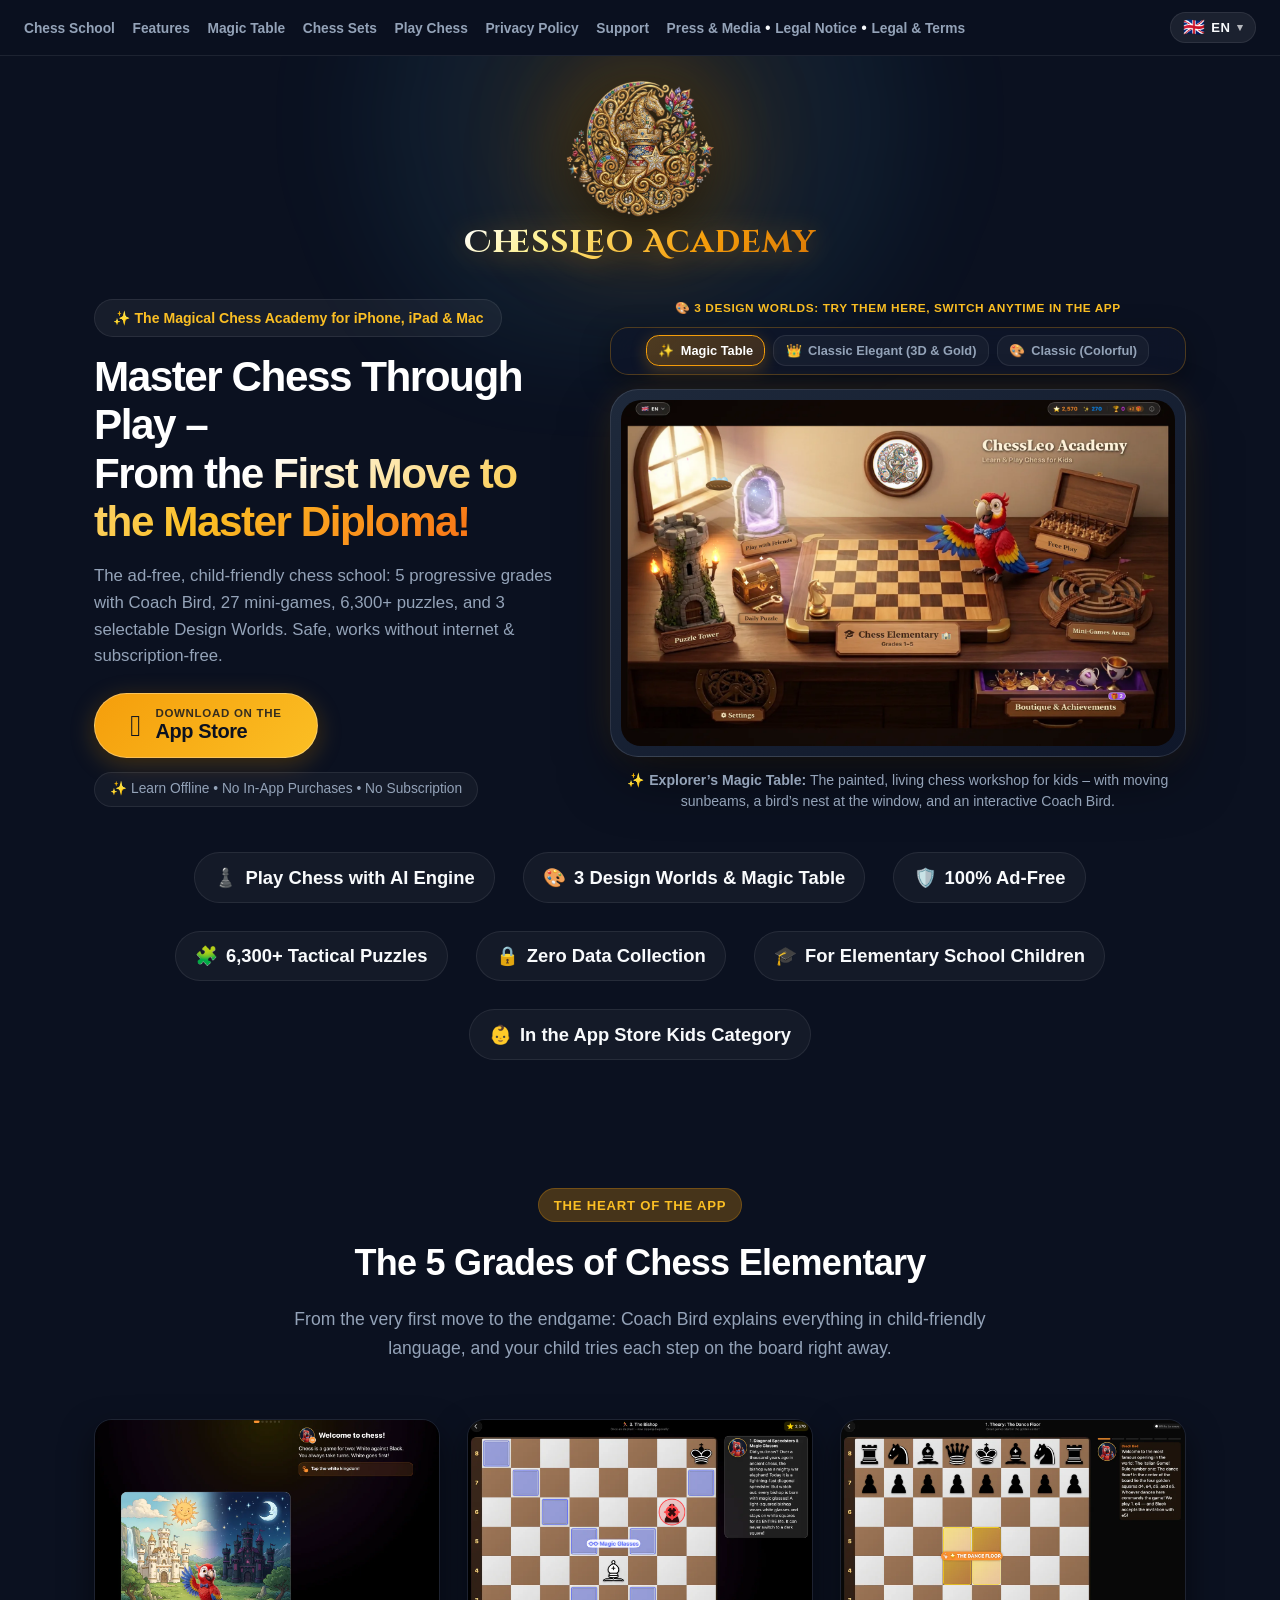
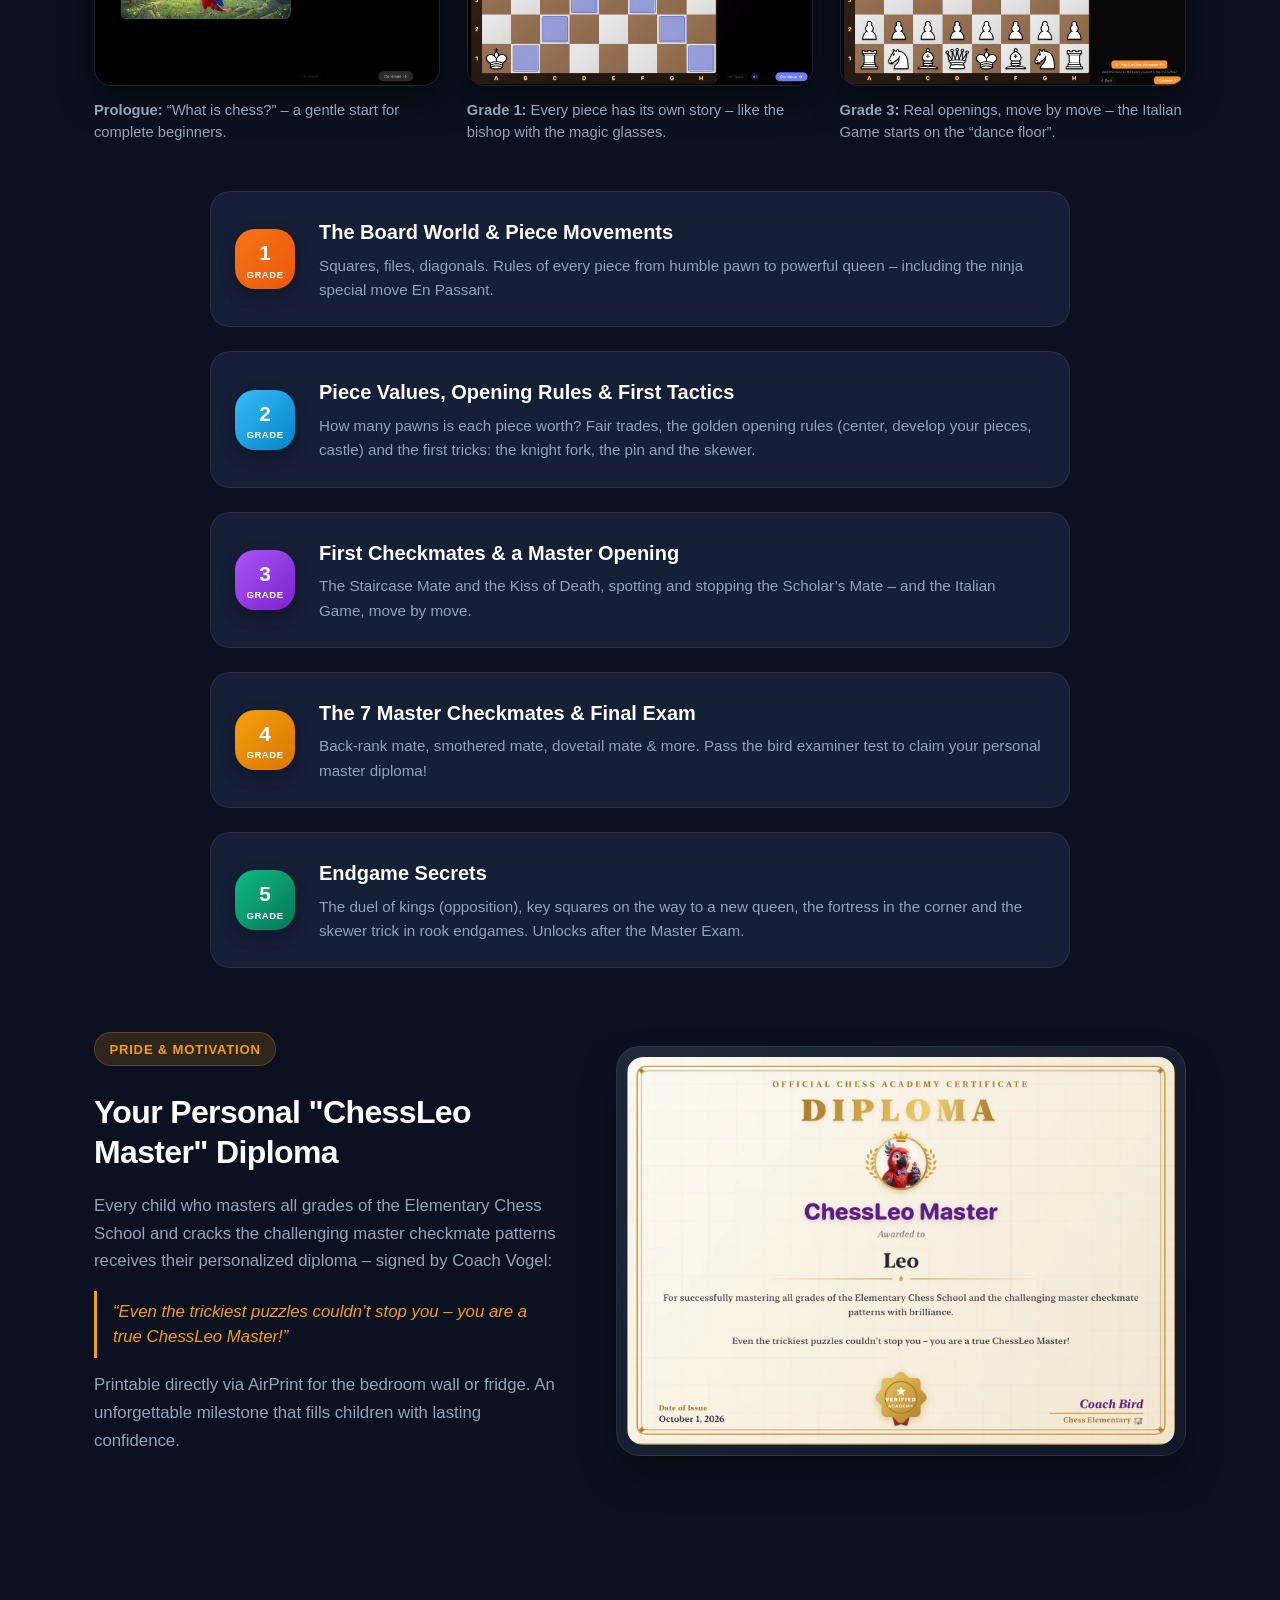
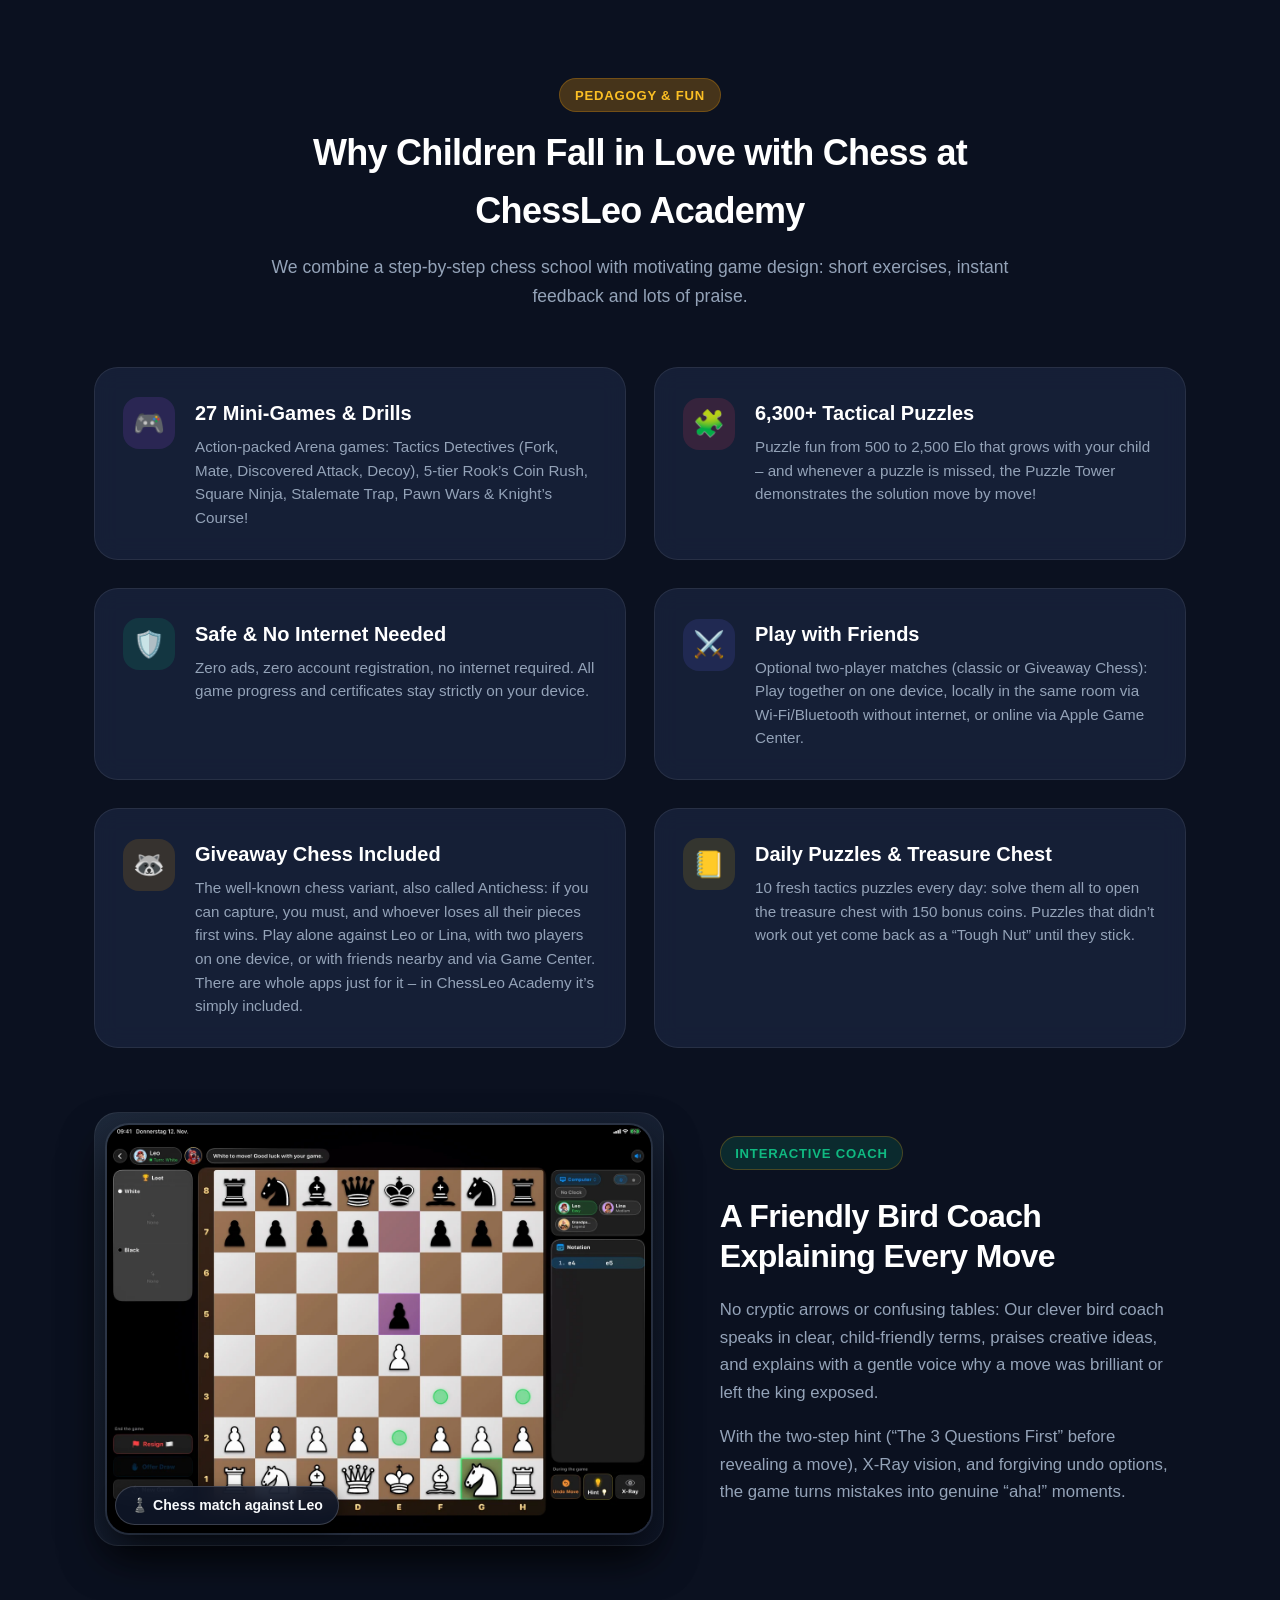
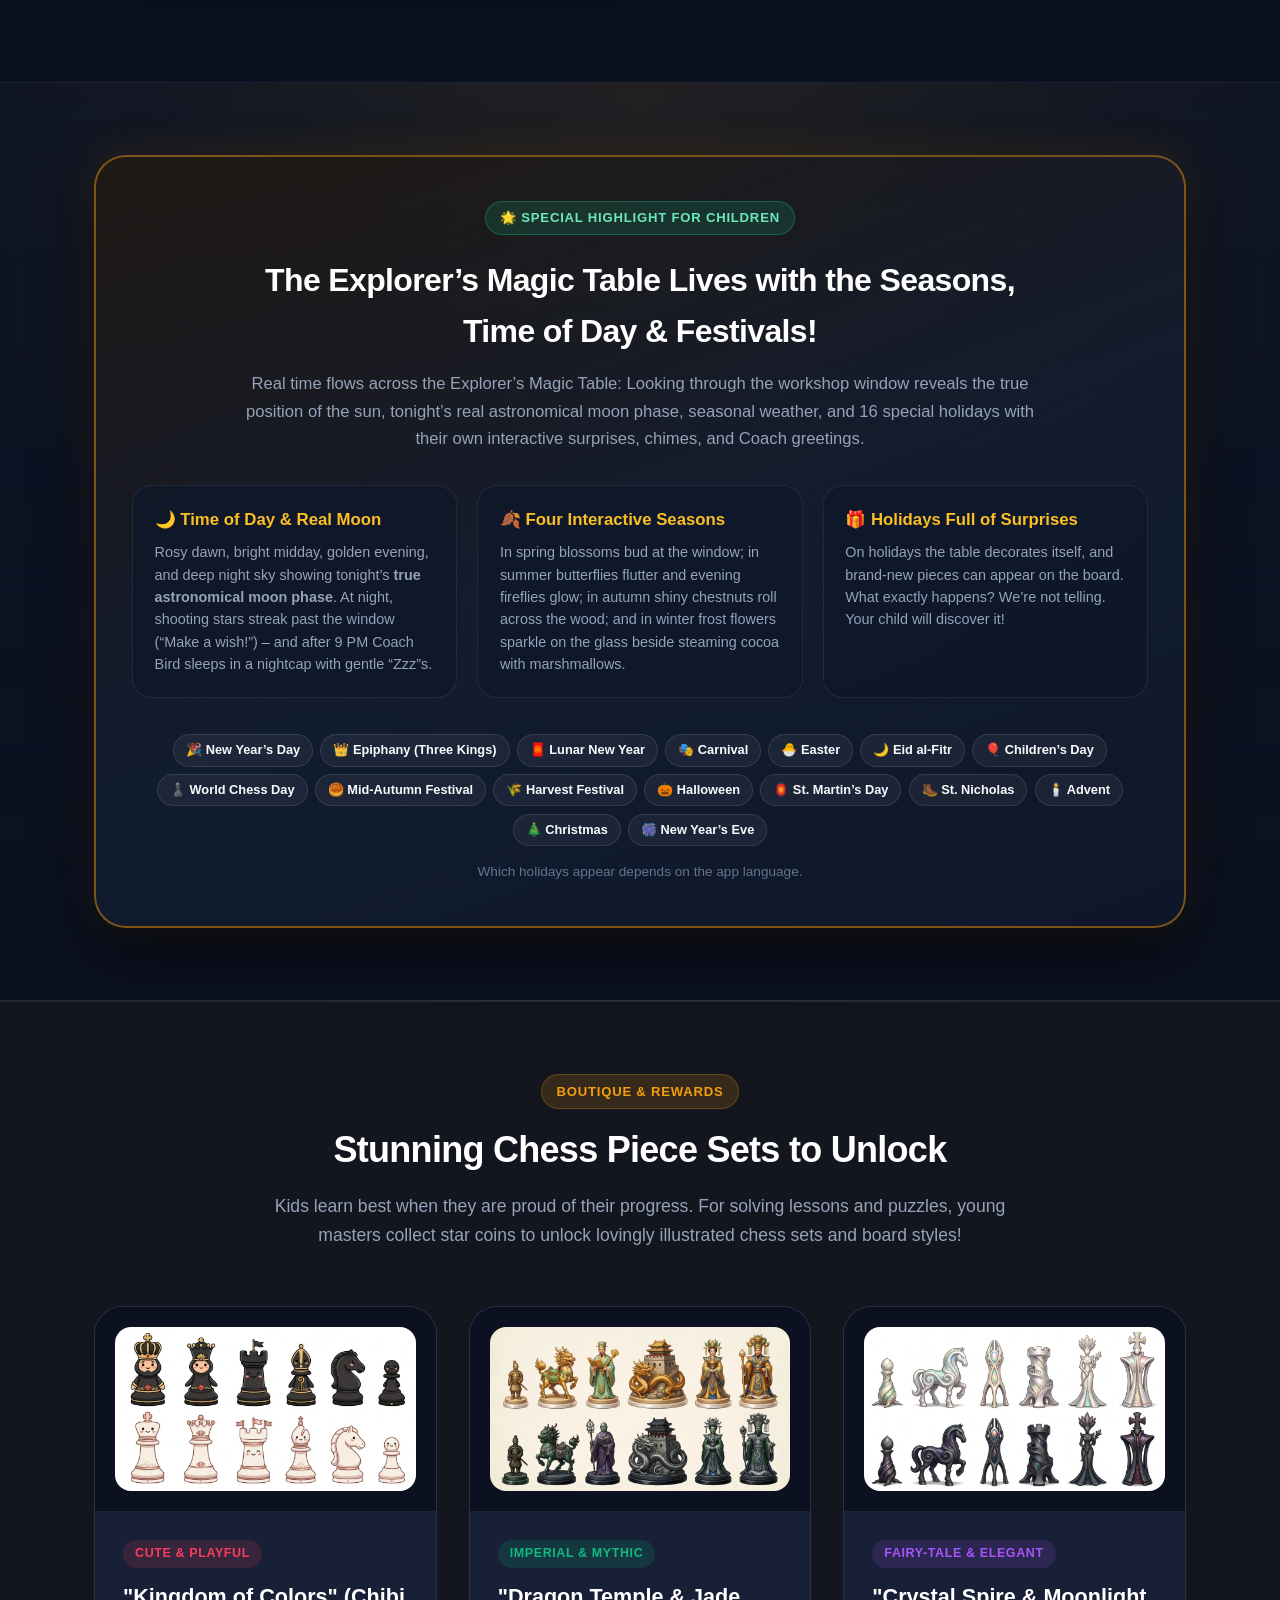
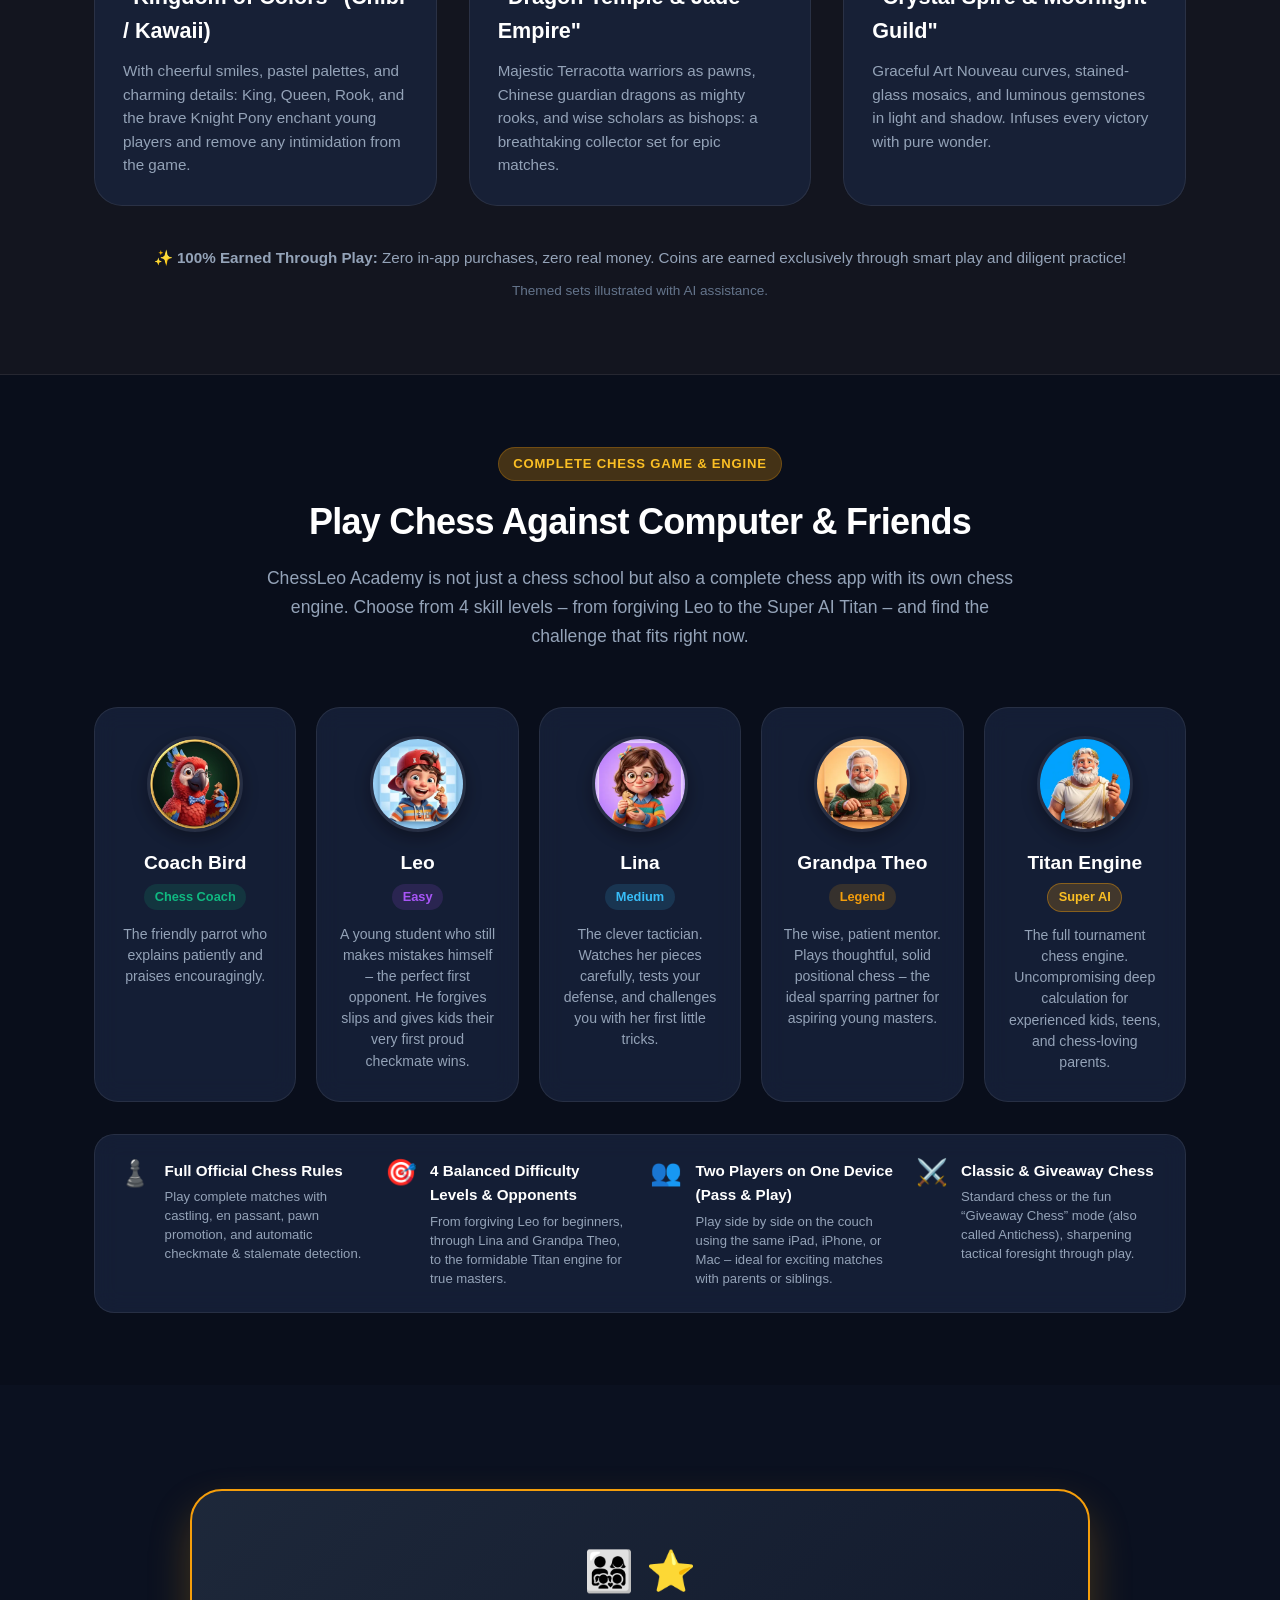
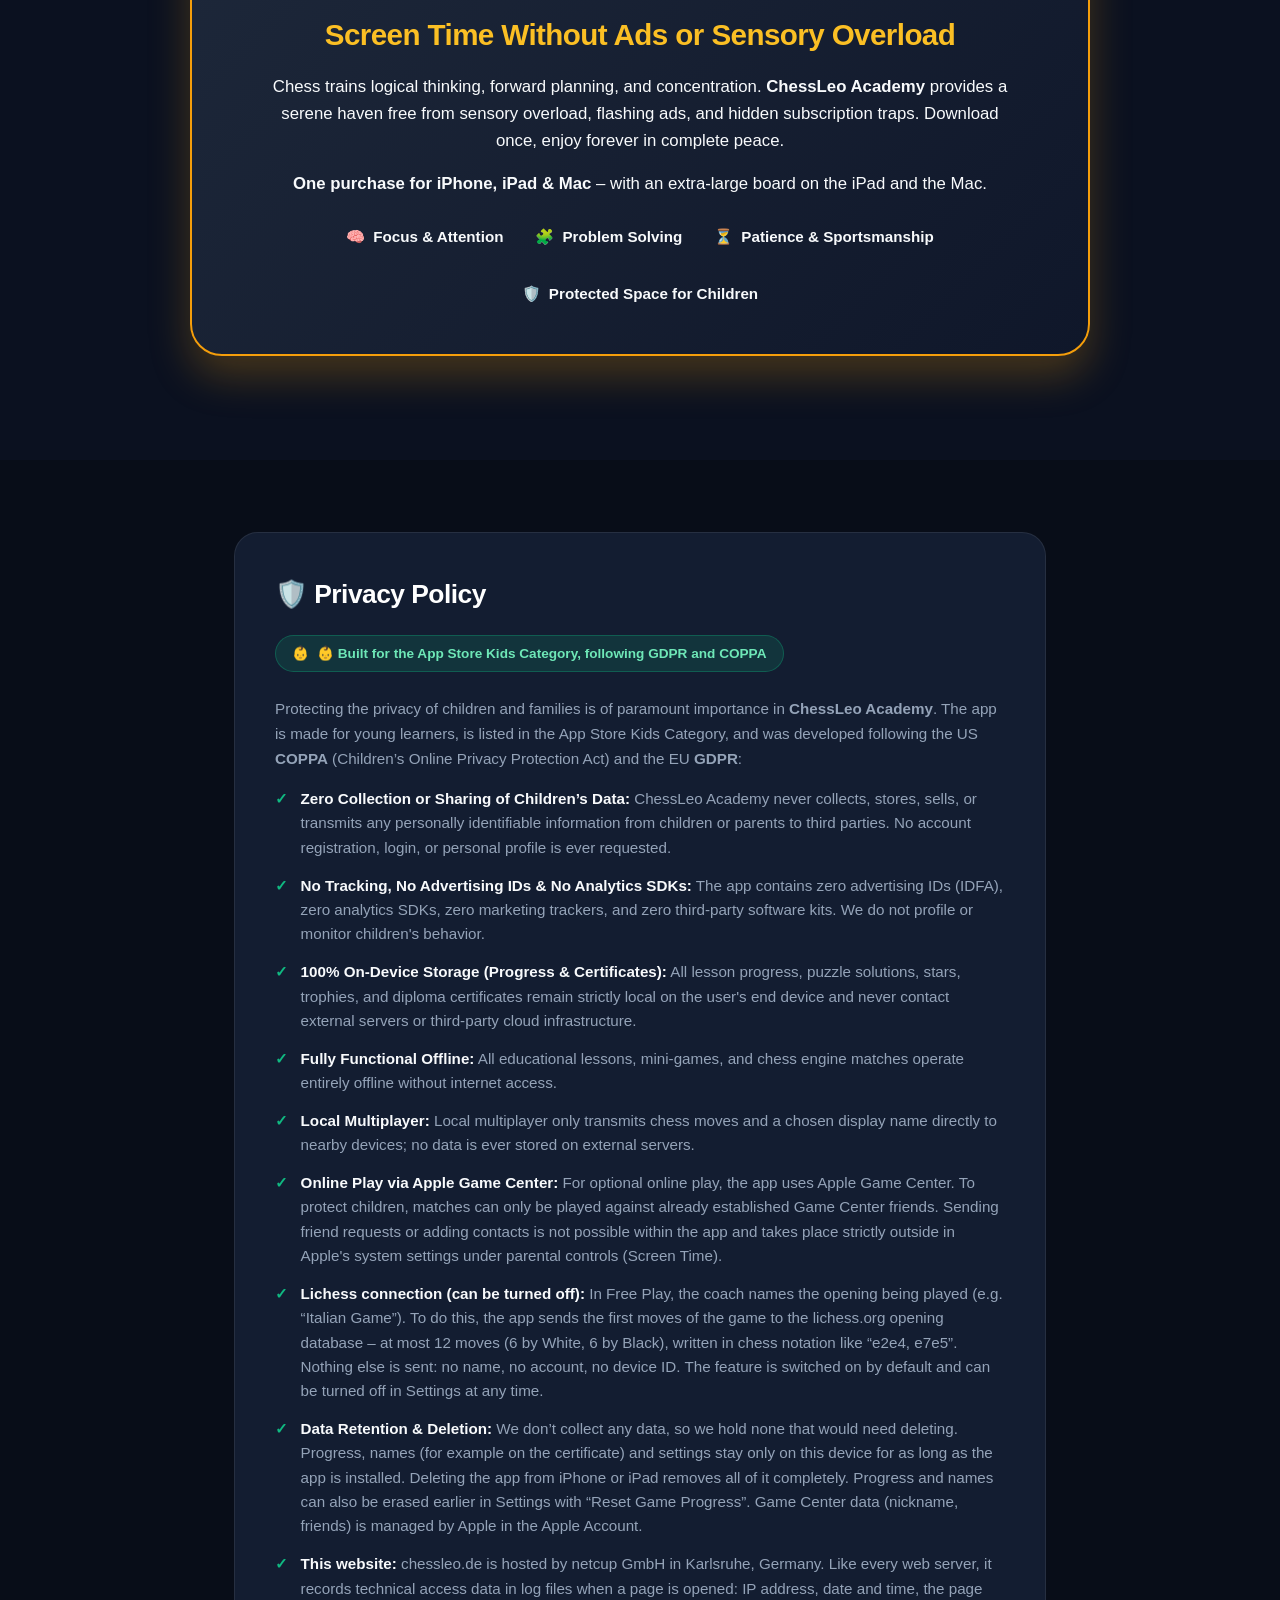
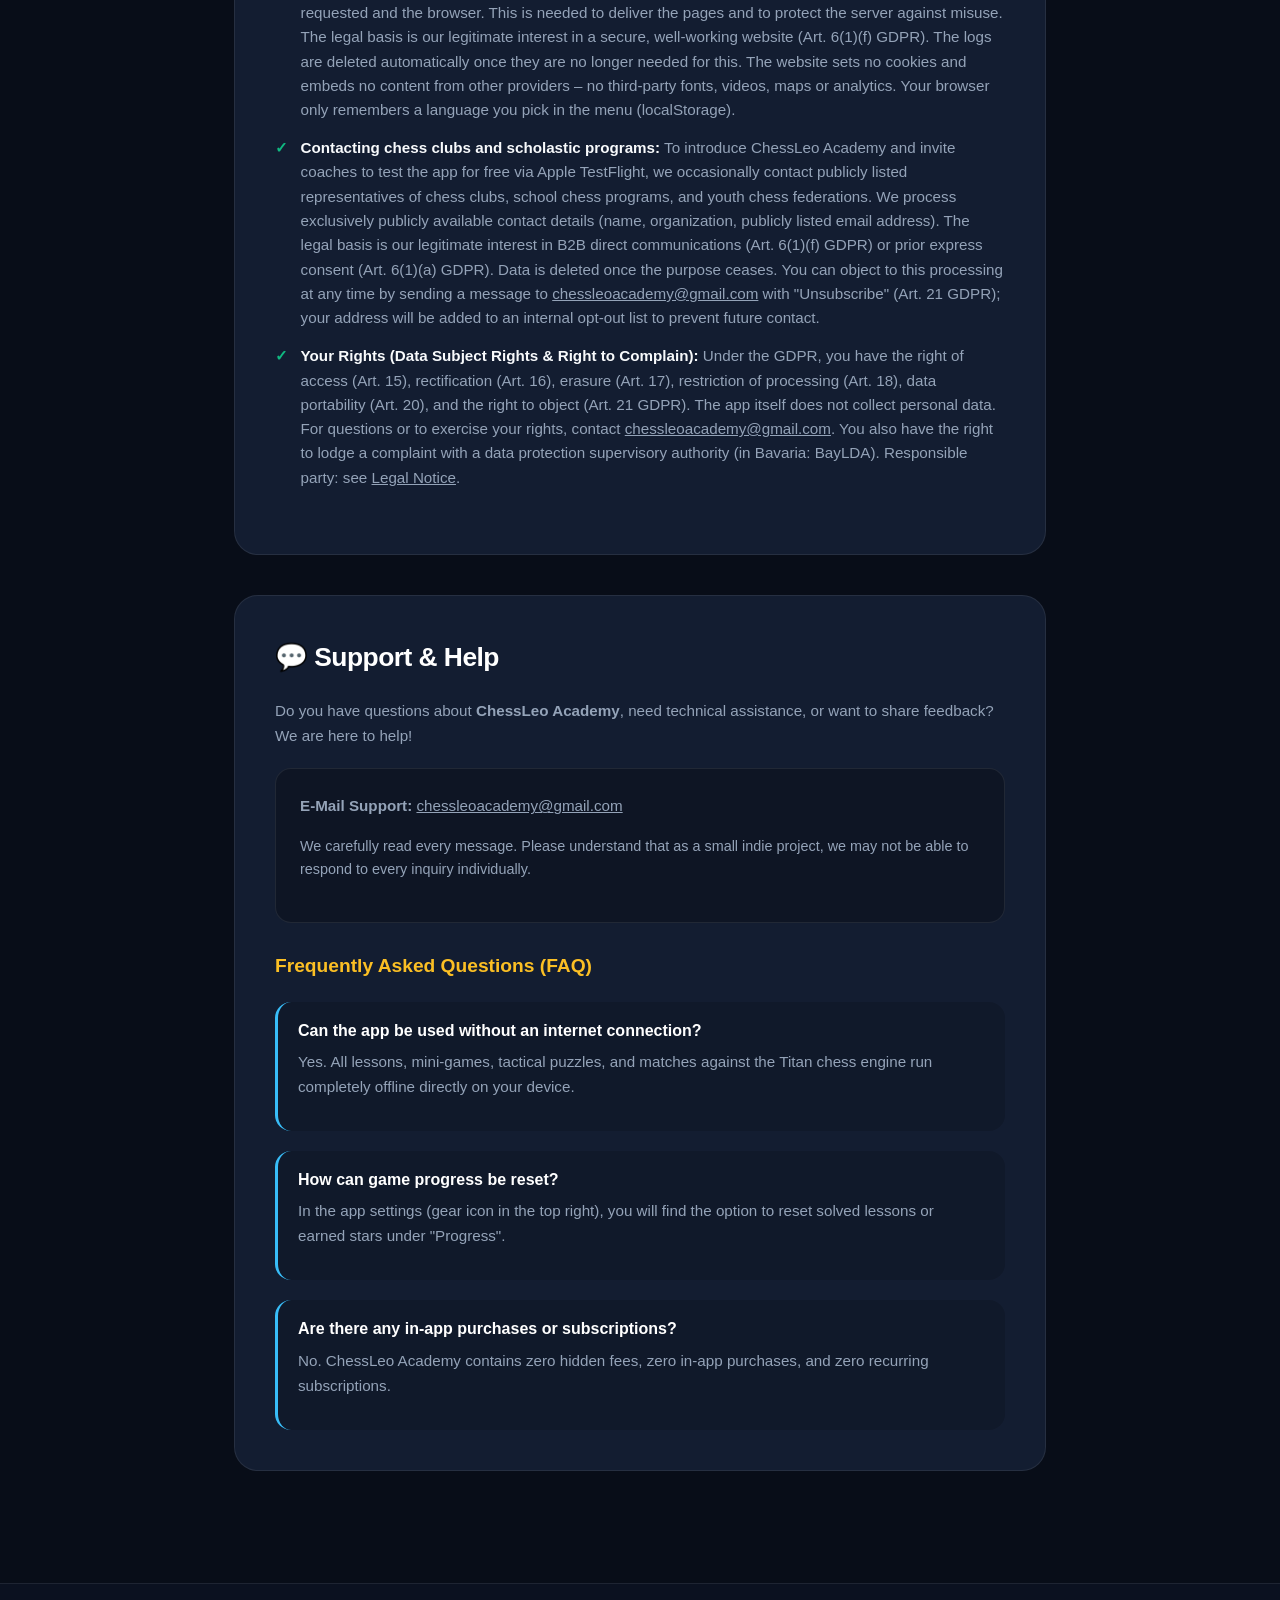
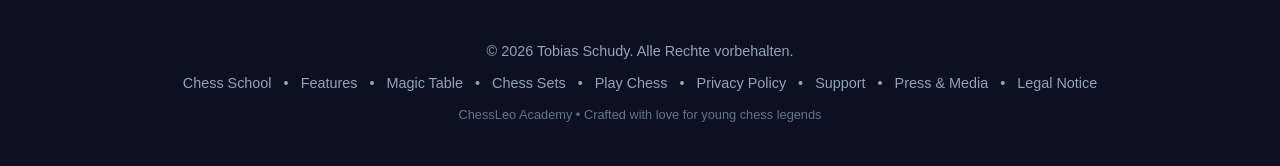
==== commit f1241e1a: "Keep the AI transparency notice on the imprint page only Remove the card, its footer link and its un" ====
--- a/en/index.html
+++ b/en/index.html
@@ -10,10 +10,10 @@
     }
   </script>
   <meta name="viewport" content="width=device-width, initial-scale=1.0">
-  <title>Learn Chess for Kids – ChessLeo, the Ad-Free Chess App</title>
+  <title>ChessLeo Academy – The Magical Chess School for Kids (iPhone, iPad &amp; Mac)</title>
   <meta name="robots" content="index, follow">
   <meta name="google" content="notranslate">
-  <meta name="description" content="Chess for primary school kids: 5 grades read aloud by Coach Bird, 28 mini-games and 6,300+ puzzles. No ads, no subscription. For iPhone, iPad &amp; Mac.">
+  <meta name="description" content="The ad-free, child-friendly chess school: 5 progressive grades with Coach Bird, 27 mini-games, 6,300+ puzzles, and 3 selectable Design Worlds. Safe, works without internet &amp; subscription-free.">
 
   <!-- Apple Smart App Banner (Safari auf iOS/iPadOS) -->
   <meta name="apple-itunes-app" content="app-id=6814943166, affiliate-data=ct=chessleo&amp;pt=129481811">
@@ -29,7 +29,6 @@
   <link rel="alternate" hreflang="fr" href="https://chessleo.de/fr/">
   <link rel="alternate" hreflang="tr" href="https://chessleo.de/tr/">
   <link rel="alternate" hreflang="zh-Hans" href="https://chessleo.de/zh/">
-  <link rel="alternate" hreflang="zh-Hant" href="https://chessleo.de/zh-hant/">
   <link rel="alternate" hreflang="x-default" href="https://chessleo.de/en/">
   <meta property="og:locale" content="en_US">
   <meta property="og:locale:alternate" content="de_DE">
@@ -37,7 +36,6 @@
   <meta property="og:locale:alternate" content="fr_FR">
   <meta property="og:locale:alternate" content="tr_TR">
   <meta property="og:locale:alternate" content="zh_CN">
-  <meta property="og:locale:alternate" content="zh_TW">
   <script type="application/ld+json">
   {
     "@context": "https://schema.org",
@@ -45,7 +43,7 @@
     "name": "ChessLeo Academy",
     "url": "https://chessleo.de/en/",
     "inLanguage": "en",
-    "description": "Chess for primary school kids: 5 grades read aloud by Coach Bird, 28 mini-games and 6,300+ puzzles. No ads, no subscription. For iPhone, iPad & Mac.",
+    "description": "The ad-free, child-friendly chess school: 5 progressive grades with Coach Bird, 27 mini-games, 6,300+ puzzles, and 3 selectable Design Worlds. Safe, works without internet & subscription-free.",
     "applicationCategory": "EducationalApplication",
     "operatingSystem": "iOS, iPadOS, macOS",
     "image": "https://chessleo.de/assets/og-logo.jpg",
@@ -70,8 +68,8 @@
   </script>
   <!-- SEO-LANG:END -->
   <meta property="og:url" content="https://chessleo.de/en/">
-  <meta property="og:title" content="Learn Chess for Kids – ChessLeo, the Ad-Free Chess App">
-  <meta property="og:description" content="Chess for primary school kids: 5 grades read aloud by Coach Bird, 28 mini-games and 6,300+ puzzles. No ads, no subscription. For iPhone, iPad &amp; Mac.">
+  <meta property="og:title" content="ChessLeo Academy – The Magical Chess School for Kids">
+  <meta property="og:description" content="The ad-free, child-friendly chess school: 5 progressive grades with Coach Bird, 27 mini-games, 6,300+ puzzles, and 3 selectable Design Worlds. Safe, works without internet &amp; subscription-free.">
   <meta property="og:image" content="https://chessleo.de/assets/og-logo.jpg?v=20261101">
   <meta property="og:image:type" content="image/jpeg">
   <meta property="og:image:width" content="1200">
@@ -80,8 +78,8 @@
 
   <!-- Twitter Card -->
   <meta name="twitter:card" content="summary_large_image">
-  <meta name="twitter:title" content="Learn Chess for Kids – ChessLeo, the Ad-Free Chess App">
-  <meta name="twitter:description" content="Chess for primary school kids: 5 grades read aloud by Coach Bird, 28 mini-games and 6,300+ puzzles. No ads, no subscription. For iPhone, iPad &amp; Mac.">
+  <meta name="twitter:title" content="ChessLeo Academy – The Magical Chess School for Kids">
+  <meta name="twitter:description" content="The ad-free, child-friendly chess school: 5 progressive grades with Coach Bird, 27 mini-games, 6,300+ puzzles, and 3 selectable Design Worlds. Safe, works without internet &amp; subscription-free.">
   <meta name="twitter:image" content="https://chessleo.de/assets/og-logo.jpg?v=20261101">
 
   <!-- Favicon / Apple Touch Icon -->
@@ -811,7 +809,7 @@
     /* --- PIECE SETS SHOWCASE --- */
     .pieces-grid {
       display: grid;
-      grid-template-columns: repeat(auto-fit, minmax(min(100%, 320px), 1fr));
+      grid-template-columns: repeat(auto-fit, minmax(320px, 1fr));
       gap: 2rem;
     }
 
@@ -1194,71 +1192,19 @@
       word-break: break-word;
     }
 
-    .faq-container {
-      max-width: 860px;
-    }
-
-    #faq .section-header {
-      margin-bottom: 1rem;
-    }
-
-    #faq .section-title {
-      line-height: 1.25;
-    }
-
-    .faq-group {
-      margin: 2rem 0 0.75rem;
-      font-size: 1.15rem;
-      color: var(--gold-light);
-    }
-
     .faq-item {
-      margin-top: 0.6rem;
+      margin-top: 1.25rem;
+      padding: 1rem 1.25rem;
       background: rgba(0, 0, 0, 0.15);
       border-radius: 1rem;
       border-left: 3px solid var(--accent);
     }
 
-    .faq-item summary {
-      position: relative;
-      padding: 0.95rem 3rem 0.95rem 1.25rem;
-      font-weight: 700;
+    .faq-item b {
+      display: block;
+      margin-bottom: 0.35rem;
+      font-size: 1rem;
       color: #ffffff;
-      cursor: pointer;
-      list-style: none;
-    }
-
-    .faq-item summary::-webkit-details-marker {
-      display: none;
-    }
-
-    .faq-item summary::after {
-      content: "+";
-      position: absolute;
-      right: 1.2rem;
-      top: 0.7rem;
-      font-size: 1.3rem;
-      color: var(--accent);
-    }
-
-    .faq-item[open] summary::after {
-      content: "–";
-    }
-
-    .faq-item p {
-      padding: 0 1.25rem 1rem;
-      color: var(--text-muted);
-      overflow-wrap: anywhere;
-    }
-
-    .faq-item a,
-    .legal-card a {
-      color: var(--accent);
-    }
-
-    #faq,
-    .faq-item {
-      scroll-margin-top: 4.5rem;
     }
 
     /* --- FOOTER --- */
@@ -1683,7 +1629,7 @@
         <li><a href="#boutique" data-i18n="nav_pieces">Chess Sets</a></li>
         <li><a href="#characters" data-i18n="nav_characters">Play Chess</a></li>
         <li><a href="#privacy" data-i18n="nav_privacy">Privacy Policy</a></li>
-        <li><a href="#faq" data-i18n="nav_faq">FAQ</a></li>
+        <li><a href="#support" data-i18n="nav_support">Support</a></li>
         <li class="nav-meta"><a href="/en/press.html" data-i18n="nav_press">Press &amp; Media</a>
         <span class="nav-sep" aria-hidden="true">•</span>
         <a href="/impressum.html" data-i18n="nav_imprint">Legal Notice</a>
@@ -1721,12 +1667,8 @@
               <span class="lang-name">Türkçe</span>
             </a>
             <a class="lang-dropdown-item" data-lang="zh" href="/zh/" hreflang="zh-Hans" role="menuitem">
-              <span class="lang-flag">简</span>
+              <span class="lang-flag">🇨🇳</span>
               <span class="lang-name">简体中文</span>
-            </a>
-            <a class="lang-dropdown-item" data-lang="zh-hant" href="/zh-hant/" hreflang="zh-Hant" role="menuitem">
-              <span class="lang-flag">繁</span>
-              <span class="lang-name">繁體中文</span>
             </a>
           </div>
         </div>
@@ -1805,10 +1747,10 @@
               <span class="hero-badge" data-i18n="hero_badge">✨ The Magical Chess Academy for iPhone, iPad &amp; Mac</span>
             </div>
             <h1 class="hero-title">
-              <span data-i18n="hero_title_1">Learn Chess for Kids&nbsp;–</span><br>
+              <span data-i18n="hero_title_1">Master Chess Through Play&nbsp;–</span><br>
               <span class="gradient-text" data-i18n="hero_title_2">From the First Move to the Master Diploma!</span>
             </h1>
-            <p class="hero-subline" data-i18n="hero_subline">The ad-free, child-friendly chess school: 5 progressive grades with Coach Bird, 28 mini-games, 6,300+ puzzles, and 3 selectable Design Worlds. Safe, works without internet &amp; subscription-free.</p>
+            <p class="hero-subline" data-i18n="hero_subline">The ad-free, child-friendly chess school: 5 progressive grades with Coach Bird, 27 mini-games, 6,300+ puzzles, and 3 selectable Design Worlds. Safe, works without internet &amp; subscription-free.</p>
 
             <!-- HERO CTA: APP STORE DOWNLOAD -->
             <div class="hero-cta-wrap" id="download">
@@ -1842,8 +1784,7 @@
                     es: ['Solo <b>{new}</b> en lugar de <s>{old}</s>', 'Precio rebajado durante unos días'],
                     fr: ['Seulement <b>{new}</b> au lieu de <s>{old}</s>', 'Prix réduit pendant quelques jours'],
                     tr: ['<s>{old}</s> yerine sadece <b>{new}</b>', 'Birkaç günlüğüne indirimli fiyat'],
-                    zh: ['限时仅需 <b>{new}</b>，原价 <s>{old}</s>', '限时降价'],
-                    'zh-hant': ['限時只要 <b>{new}</b>，原價 <s>{old}</s>', '限時降價']
+                    zh: ['限时仅需 <b>{new}</b>，原价 <s>{old}</s>', '限时降价']
                   };
                   var now = Date.now();
                   var live = now >= Date.parse('2026-11-23T10:00:00+01:00') && now < Date.parse('2026-12-01T00:00:00+01:00');
@@ -1884,7 +1825,7 @@
                     if (price[2] >= price[1]) return;
                     var digits = (price[1] % 1 || price[2] % 1) ? 2 : 0;
                     // The page language alone picks the symbol, so other dollars stay clear (A$, CA$, MXN, US$).
-                    var locale = pageLang === 'zh' ? 'zh-Hans' : pageLang === 'zh-hant' ? 'zh-Hant' : pageLang;
+                    var locale = pageLang === 'zh' ? 'zh-Hans' : pageLang;
                     title = texts[0].replace('{new}', money(price[2], price[0], locale, digits))
                                     .replace('{old}', money(price[1], price[0], locale, digits));
                   }
@@ -2061,8 +2002,8 @@
               🎮
             </div>
             <div class="feature-card-body">
-              <h3 data-i18n="feat_card2_title">28 Mini-Games &amp; Drills</h3>
-            <p data-i18n="feat_card2_text">Action-packed Arena games: Tactics Detectives (Fork, Mate, Discovered Attack, Decoy), 5-tier Rook’s Coin Rush, Square Ninja, Stalemate Trap, Pawn Wars &amp; Knight’s Course! In Lookout, your child learns to spot what the opponent threatens.</p>
+              <h3 data-i18n="feat_card2_title">27 Mini-Games &amp; Drills</h3>
+            <p data-i18n="feat_card2_text">Action-packed Arena games: Tactics Detectives (Fork, Mate, Discovered Attack, Decoy), 5-tier Rook’s Coin Rush, Square Ninja, Stalemate Trap, Pawn Wars &amp; Knight’s Course!</p>
             </div>
           </div>
 
@@ -2112,7 +2053,7 @@
             </div>
             <div class="feature-card-body">
               <h3 data-i18n="feat_card8_title">Daily Puzzles &amp; Treasure Chest</h3>
-            <p data-i18n="feat_card8_text">10 fresh tactics puzzles every day: solve them all to open the treasure chest with 150 bonus coins and a sticker for the album. Puzzles that didn’t work out yet come back as a “Tough Nut” until they stick.</p>
+            <p data-i18n="feat_card8_text">10 fresh tactics puzzles every day: solve them all to open the treasure chest with 150 bonus coins. Puzzles that didn’t work out yet come back as a “Tough Nut” until they stick.</p>
             </div>
           </div>
         </div>
@@ -2246,7 +2187,7 @@
         <div class="section-header">
           <span class="section-tag" data-i18n="char_tag">Complete Chess Game &amp; Engine</span>
           <h2 class="section-title" data-i18n="char_title">Play Chess Against Computer &amp; Friends</h2>
-          <p class="section-desc" data-i18n="char_desc">ChessLeo Academy is not just a chess school but also a complete chess app with its own chess engine. Choose from 4 skill levels – from forgiving Leo to the Super AI Titan – and find the challenge that fits right now. Every game against the computer counts towards the ChessLeo Elo, and parents can see its history.</p>
+          <p class="section-desc" data-i18n="char_desc">ChessLeo Academy is not just a chess school but also a complete chess app with its own chess engine. Choose from 4 skill levels – from forgiving Leo to the Super AI Titan – and find the challenge that fits right now.</p>
         </div>
 
         <div class="characters-grid">
@@ -2340,97 +2281,6 @@
             <div class="pillar"><span>🛡️</span> <span data-i18n="pillar_safe">Protected Space for Children</span></div>
           </div>
         </div>
-      </div>
-    </section>
-
-    <!-- FAQ: before the legal block, so parents find it -->
-    <section id="faq">
-      <div class="container faq-container">
-        <div class="section-header">
-          <span class="section-tag" data-i18n="faq_tag">Good to know</span>
-          <h2 class="section-title" data-i18n="faq_title">Questions from Parents and Teachers</h2>
-        </div>
-        <h3 class="faq-group" data-i18n="faq_group_start">Who is ChessLeo for?</h3>
-        <details class="faq-item" id="faq-age">
-          <summary data-i18n="faq_age_q">At what age can children learn chess with ChessLeo?</summary>
-          <p data-i18n="faq_age_a">ChessLeo is made for primary school children aged about 6 to 10. In the App Store it is in the Kids category, age band 6 to 8. Younger children usually need an adult beside them; older ones can join in as beginners.</p>
-        </details>
-        <details class="faq-item" id="faq-beginner">
-          <summary data-i18n="faq_beginner_q">Do children or parents need to know chess already?</summary>
-          <p data-i18n="faq_beginner_a">No. The prologue “What is chess?” explains the idea. Grade 1 starts with the board and introduces each piece on its own.</p>
-        </details>
-        <details class="faq-item" id="faq-reading">
-          <summary data-i18n="faq_reading_q">Does my child need to be able to read?</summary>
-          <p data-i18n="faq_reading_a">Fluent reading isn’t needed: Coach Bird reads every lesson aloud. An adult can help with menus and settings at the start.</p>
-        </details>
-        <details class="faq-item" id="faq-advanced">
-          <summary data-i18n="faq_advanced_q">Is ChessLeo useful if my child already knows the rules?</summary>
-          <p data-i18n="faq_advanced_a">Yes. After the basics come tactics, checkmate patterns and endgames, plus puzzles from 500 to 2,500 Elo and opponents from Leo to Titan. Grades unlock in order; the first goes faster with some experience.</p>
-        </details>
-        <details class="faq-item" id="faq-languages">
-          <summary data-i18n="faq_languages_q">Which languages does ChessLeo support?</summary>
-          <p data-i18n="faq_languages_a">Seven: English, German, Spanish, French, Turkish, and Simplified and Traditional Chinese. Switch under “App Language” in Settings and Coach Bird speaks that language.</p>
-        </details>
-        <h3 class="faq-group" data-i18n="faq_group_buy">Purchase & devices</h3>
-        <details class="faq-item" id="faq-price">
-          <summary data-i18n="faq_price_q">Is ChessLeo free, or is there a subscription?</summary>
-          <p data-i18n="faq_price_a">ChessLeo is a one-time purchase; there is no free version. In return there is no subscription, no in-app purchases and no ads. The App Store shows the current price for your country.</p>
-        </details>
-        <details class="faq-item" id="faq-devices">
-          <summary data-i18n="faq_devices_q">Which devices does ChessLeo run on?</summary>
-          <p data-i18n="faq_devices_a">On iPhone (iOS 17 or later), iPad (iPadOS 17 or later) and Mac (macOS 14 or later). One purchase covers all three.</p>
-        </details>
-        <details class="faq-item" id="faq-android">
-          <summary data-i18n="faq_android_q">Is ChessLeo available for Android or Windows?</summary>
-          <p data-i18n="faq_android_a">No, ChessLeo is only available for iPhone, iPad and Mac.</p>
-        </details>
-        <details class="faq-item" id="faq-family">
-          <summary data-i18n="faq_family_q">Is one purchase enough for the whole family?</summary>
-          <p data-i18n="faq_family_a">Yes. With Apple Family Sharing up to six family members can use the app, each on their own device with their own progress.</p>
-        </details>
-        <details class="faq-item" id="faq-siblings">
-          <summary data-i18n="faq_siblings_q">Can siblings have their own progress?</summary>
-          <p data-i18n="faq_siblings_a">On separate devices, yes. One iPhone or iPad holds one shared progress; on a Mac each user account has its own. Nothing is synced between devices.</p>
-        </details>
-        <details class="faq-item" id="faq-refund">
-          <summary data-i18n="faq_refund_q">Who handles refunds?</summary>
-          <p data-i18n="faq_refund_a">Apple: purchases and refunds are handled by the App Store alone, at <a href="https://reportaproblem.apple.com" target="_blank" rel="noopener noreferrer">reportaproblem.apple.com</a>.</p>
-        </details>
-        <h3 class="faq-group" data-i18n="faq_group_learn">Learning & settings</h3>
-        <details class="faq-item" id="faq-progress">
-          <summary data-i18n="faq_progress_q">How can parents follow progress?</summary>
-          <p data-i18n="faq_progress_a">Chess Elementary shows which lessons are done. In Settings, “For parents” opens the ChessLeo Elo History: playing strength against the computer, with a chart and recent games.</p>
-        </details>
-        <details class="faq-item" id="faq-voice">
-          <summary data-i18n="faq_voice_q">Coach Bird sounds robotic. Can that be improved?</summary>
-          <p data-i18n="faq_voice_a">Yes. Apple offers higher-quality voices as free downloads. In Settings, “Choose Best Voices for Kids” shows you the way step by step.</p>
-        </details>
-        <details class="faq-item" id="faq-colour">
-          <summary data-i18n="faq_colour_q">Is there help for red-green colour blindness?</summary>
-          <p data-i18n="faq_colour_a">Yes. In Settings, under “Board learning aids”, switch on “Help for Red-Green Color Blindness”. Red marks on the board then also carry a cross.</p>
-        </details>
-        <details class="faq-item" id="faq-reset">
-          <summary data-i18n="faq_reset_q">How can I reset game progress?</summary>
-          <p data-i18n="faq_reset_a">In Settings, under “Progress &amp; Save Data”, tap “Reset Game Progress”. This deletes lessons, stars, trophies, records and names and cannot be undone.</p>
-        </details>
-        <h3 class="faq-group" data-i18n="faq_group_safe">Safety & internet</h3>
-        <details class="faq-item" id="faq-offline">
-          <summary data-i18n="faq_offline_q">Does ChessLeo work without internet?</summary>
-          <p data-i18n="faq_offline_a">Yes. Lessons, mini-games, puzzles and games against the computer need no internet. Only Game Center games, the optional Lichess opening lookup (can be switched off) and the rating link go online.</p>
-        </details>
-        <details class="faq-item" id="faq-account">
-          <summary data-i18n="faq_account_q">Does my child need an account, and is data collected?</summary>
-          <p data-i18n="faq_account_a">No account, no ads and no tracking. Progress and names stay on the device. Details are in the <a href="#privacy">privacy policy</a>.</p>
-        </details>
-        <details class="faq-item" id="faq-strangers">
-          <summary data-i18n="faq_strangers_q">Can my child play or chat with strangers?</summary>
-          <p data-i18n="faq_strangers_a">There is no chat. Online games are only with existing Game Center friends, behind a parental gate. Nearby play over Bluetooth or Wi-Fi has no gate: it shows devices in range that also want to play, so it is best to stay with younger children.</p>
-        </details>
-        <h3 class="faq-group" data-i18n="faq_group_school">Schools & clubs</h3>
-        <details class="faq-item" id="faq-school">
-          <summary data-i18n="faq_school_q">Can I use ChessLeo at school or in a club?</summary>
-          <p data-i18n="faq_school_a">Yes. One iPad or Mac on a projector plus real boards is enough for a chess group. Schools can buy through Apple School Manager. Progress is stored per device, so Shared iPad with changing users is not supported. Teachers and clubs are welcome to write: <a href="mailto:chessleoacademy@gmail.com?subject=ChessLeo%20Schule">chessleoacademy@gmail.com</a>.</p>
-        </details>
       </div>
     </section>
 
@@ -2472,7 +2322,22 @@
             <p style="margin-top: 0.5rem; font-size: 0.9rem; color: var(--text-muted);" data-i18n="support_disclaimer">We carefully read every message. Please understand that as a small indie project, we may not be able to respond to every inquiry individually.</p>
           </div>
 
-          <p data-i18n="support_faq_link"><a href="#faq">Many answers are already in the FAQ.</a></p>
+          <h3 data-i18n="support_faq_title">Frequently Asked Questions (FAQ)</h3>
+          
+          <div class="faq-item">
+            <b data-i18n="faq_q1">Can the app be used without an internet connection?</b>
+            <p data-i18n="faq_a1">Yes. All lessons, mini-games, tactical puzzles, and matches against the Titan chess engine run completely offline directly on your device.</p>
+          </div>
+
+          <div class="faq-item">
+            <b data-i18n="faq_q2">How can game progress be reset?</b>
+            <p data-i18n="faq_a2">In the app settings (gear icon in the top right), you will find the option to reset solved lessons or earned stars under "Progress".</p>
+          </div>
+
+          <div class="faq-item">
+            <b data-i18n="faq_q3">Are there any in-app purchases or subscriptions?</b>
+            <p data-i18n="faq_a3">No. ChessLeo Academy contains zero hidden fees, zero in-app purchases, and zero recurring subscriptions.</p>
+          </div>
         </article>
 
       </div>
@@ -2489,7 +2354,6 @@
         <a href="#boutique" data-i18n="nav_pieces">Chess Sets</a> •
         <a href="#characters" data-i18n="nav_characters">Play Chess</a> •
         <a href="#privacy" data-i18n="nav_privacy">Privacy Policy</a> •
-        <a href="#faq" data-i18n="nav_faq">FAQ</a> •
         <a href="#support" data-i18n="nav_support">Support</a> •
         <a href="/en/press.html" data-i18n="nav_press">Press &amp; Media</a> •
         <a href="/impressum.html" data-i18n="nav_imprint">Legal Notice</a>
@@ -2501,7 +2365,7 @@
   <!-- CLIENT-SIDE TRANSLATION SCRIPT (ZERO DEPENDENCY, 100% GDPR COMPLIANT) -->
   <script>
     (function() {
-      const i18n = {"nav_menu": {"de": "Menü", "en": "Menu", "es": "Menú", "fr": "Menu", "tr": "Menü", "zh": "菜单", "zh-hant": "選單"}, "nav_press": {"de": "Presse &amp; Medien", "en": "Press &amp; Media", "es": "Prensa y medios", "fr": "Presse et médias", "tr": "Basın ve Medya", "zh": "新闻与媒体", "zh-hant": "新聞與媒體"}, "nav_features": {"de": "Features", "en": "Features", "es": "Características", "fr": "Fonctionnalités", "tr": "Özellikler", "zh": "特色功能", "zh-hant": "特色功能"}, "nav_pieces": {"de": "Schachfiguren", "en": "Chess Sets", "es": "Juegos de Piezas", "fr": "Jeux de Pièces", "tr": "Taş Setleri", "zh": "精美棋子", "zh-hant": "精美棋子"}, "nav_characters": {"de": "Schach spielen", "en": "Play Chess", "es": "Jugar al ajedrez", "fr": "Jouer aux échecs", "tr": "Satranç Oyna", "zh": "对弈下棋", "zh-hant": "對弈下棋"}, "nav_curriculum": {"de": "Schachschule", "en": "Chess School", "es": "Escuela", "fr": "École", "tr": "Satranç Okulu", "zh": "国际象棋小学", "zh-hant": "國際象棋小學"}, "nav_privacy": {"de": "Datenschutz", "en": "Privacy Policy", "es": "Privacidad", "fr": "Confidentialité", "tr": "Gizlilik", "zh": "隐私政策", "zh-hant": "隱私權政策"}, "nav_support": {"de": "Support", "en": "Support", "es": "Soporte", "fr": "Assistance", "tr": "Destek", "zh": "技术支持", "zh-hant": "技術支援"}, "nav_terms": {"de": "Rechtliches &amp; Haftung", "en": "Legal &amp; Terms", "es": "Condiciones", "fr": "Conditions", "tr": "Yasal Bilgiler", "zh": "法律与免责声明", "zh-hant": "法律與免責聲明"}, "nav_imprint": {"de": "Impressum", "en": "Legal Notice", "es": "Aviso Legal", "fr": "Mentions Légales", "tr": "Künye", "zh": "法律信息", "zh-hant": "法律資訊"}, "btn_appstore": {"de": "Im App Store laden", "en": "Download on App Store", "es": "Descargar en App Store", "fr": "Télécharger sur l’App Store", "tr": "App Store’dan İndir", "zh": "在 App Store 下载", "zh-hant": "在 App Store 下載"}, "hero_badge": {"de": "✨ Die magische Schach-Akademie für iPhone, iPad &amp; Mac", "en": "✨ The Magical Chess Academy for iPhone, iPad &amp; Mac", "es": "✨ La Mágica Academia de Ajedrez para iPhone, iPad y Mac", "fr": "✨ L’Académie Magique d’Échecs pour iPhone, iPad et Mac", "tr": "✨ iPhone, iPad ve Mac İçin Büyülü Satranç Akademisi", "zh": "✨ 专为 iPhone、iPad 和 Mac 打造的魔法国际象棋学院", "zh-hant": "✨ 專為 iPhone、iPad 和 Mac 打造的魔法西洋棋（國際象棋）學院"}, "hero_title_1": {"de": "Schach lernen für&nbsp;Kinder&nbsp;–", "en": "Learn Chess for Kids&nbsp;–", "es": "Ajedrez para niños&nbsp;–", "fr": "Les échecs pour enfants&nbsp;–", "tr": "Çocuklar için satranç&nbsp;–", "zh": "儿童学国际象棋——", "zh-hant": "兒童西洋棋——"}, "hero_title_2": {"de": "vom ersten Zug bis zum Meisterdiplom!", "en": "From the First Move to the Master Diploma!", "es": "¡del primer movimiento al diploma de maestro!", "fr": "du premier coup au diplôme de maître !", "tr": "ilk hamleden ustalık diplomasına!", "zh": "从第一步到大师毕业文凭！", "zh-hant": "從第一步到大師證書！"}, "hero_subline": {"de": "Die werbefreie, kindgerechte Schachschule: 5 aufeinander aufbauende Klassen mit Coach Vogel, 28 Mini-Games, 6.300+ Rätsel und 3 wählbare Design-Welten. Sicher, auch ohne Internet &amp; garantiert ohne Abo.", "en": "The ad-free, child-friendly chess school: 5 progressive grades with Coach Bird, 28 mini-games, 6,300+ puzzles, and 3 selectable Design Worlds. Safe, works without internet &amp; subscription-free.", "es": "La escuela de ajedrez infantil sin publicidad: 5 cursos progresivos con el Entrenador Pájaro, 28 minijuegos, más de 6.300 puzles y 3 mundos de diseño a elegir. Seguro, funciona sin internet y sin suscripción.", "fr": "L’école d’échecs sans publicité pour enfants : 5 niveaux progressifs avec Coach Oiseau, 28 mini-jeux, plus de 6 300 énigmes et 3 univers graphiques au choix. Sûr, utilisable sans internet et sans abonnement.", "tr": "Reklamsız çocuk satranç okulu: Koç Kuş ile 5 aşamalı sınıf, 28 mini oyun, 6.300’den fazla bulmaca ve seçilebilir 3 tasarım dünyası. Güvenli, internetsiz de çalışır ve aboneliksiz.", "zh": "无广告、专为儿童打造的国际象棋学院：小鸟教练陪孩子走过 5 个进阶年级，还有 28 款趣味小游戏、6,300+ 道战术谜题和 3 种可选主题界面。安全、无需联网即可学习、绝无订阅。", "zh-hant": "無廣告、專為兒童打造的國際象棋（西洋棋）學院：小鳥教練陪孩子走過 5 個進階年級，還有 28 款趣味小遊戲、6,300+ 道戰術謎題和 3 種介面主題。安全、不需連網即可學習、沒有訂閱。"}, "trust_adfree": {"de": "100 % Werbefrei", "en": "100% Ad-Free", "es": "100% Sin Anuncios", "fr": "100 % Sans Pub", "tr": "%100 Reklamsız", "zh": "100% 无广告", "zh-hant": "100% 無廣告"}, "trust_privacy": {"de": "Keine Datenerfassung", "en": "Zero Data Collection", "es": "Sin Recopilación de Datos", "fr": "Zéro Collecte de Données", "tr": "Veri Toplama Yok", "zh": "绝不收集任何数据", "zh-hant": "絕不蒐集任何資料"}, "trust_kids_rec": {"de": "Für Grundschulkinder", "en": "For Elementary School Children", "es": "Para Niños de Primaria", "fr": "Pour l’École Primaire", "tr": "İlkokul Çocukları İçin", "zh": "专为小学生设计", "zh-hant": "專為小學生設計"}, "trust_apple_kids": {"de": "Im App Store in der Kategorie Kinder", "en": "In the App Store Kids Category", "es": "En la categoría Niños del App Store", "fr": "Dans la catégorie Enfants de l’App Store", "tr": "App Store Çocuklar Kategorisinde", "zh": "App Store 儿童类别应用", "zh-hant": "App Store 兒童類別 App"}, "feat_tag": {"de": "Didaktik &amp; Spielspaß", "en": "Pedagogy &amp; Fun", "es": "Didáctica y Diversión", "fr": "Pédagogie &amp; Plaisir", "tr": "Eğitim ve Eğlence", "zh": "教学体系与趣味并重", "zh-hant": "教學體系與趣味並重"}, "feat_title": {"de": "Warum Kinder mit ChessLeo Academy Schach lieben lernen", "en": "Why Children Fall in Love with Chess at ChessLeo Academy", "es": "Por Qué los Niños se Enamoran del Ajedrez con ChessLeo Academy", "fr": "Pourquoi les Enfants Adorent Apprendre les Échecs avec ChessLeo Academy", "tr": "Çocuklar Neden ChessLeo Academy ile Satrancı Severek Öğrenir?", "zh": "为什么孩子们在 ChessLeo Academy 会爱上国际象棋", "zh-hant": "為什麼孩子們在 ChessLeo Academy 會愛上國際象棋"}, "feat_desc": {"de": "Wir verbinden eine Schachschule Schritt für Schritt mit motivierendem Spieldesign: kurze Übungen, sofortige Rückmeldung und viel Lob.", "en": "We combine a step-by-step chess school with motivating game design: short exercises, instant feedback and lots of praise.", "es": "Combinamos una escuela de ajedrez paso a paso con un diseño motivador: ejercicios cortos, respuesta inmediata y muchos elogios.", "fr": "Nous associons une école d’échecs pas à pas à un univers ludique motivant : exercices courts, retour immédiat et beaucoup d’encouragements.", "tr": "Adım adım bir satranç okulunu motive edici oyun tasarımıyla birleştiriyoruz: kısa alıştırmalar, anında geri bildirim ve bol övgü.", "zh": "我们把循序渐进的国际象棋学校与有趣的游戏设计结合在一起：练习短小、即时反馈、经常鼓励。", "zh-hant": "我們把循序漸進的國際象棋學校與有趣的遊戲設計結合在一起：練習短小、即時回饋、經常鼓勵。"}, "feat_card2_title": {"de": "28 Mini-Games &amp; Trainings", "en": "28 Mini-Games &amp; Drills", "es": "28 Minijuegos y Entrenamientos", "fr": "28 Mini-Jeux &amp; Entraînements", "tr": "28 Mini Oyun ve Antrenman", "zh": "28 款趣味小游戏与专项特训", "zh-hant": "28 款趣味小遊戲與專項特訓"}, "feat_card2_text": {"de": "Spannende Arena-Spiele: Taktik-Detektive (Gabel, Matt, Abzug, Köder), Turm-Münzrausch mit 5 Stufen, Feld-Ninja, Patt-Falle, Bauern-Krieg &amp; Springer-Parcours! Beim Wachposten erkennt dein Kind, was der Gegner droht.", "en": "Action-packed Arena games: Tactics Detectives (Fork, Mate, Discovered Attack, Decoy), 5-tier Rook’s Coin Rush, Square Ninja, Stalemate Trap, Pawn Wars &amp; Knight’s Course! In Lookout, your child learns to spot what the opponent threatens.", "es": "Juegos de arena: Detectives Tácticos (Horquilla, Mate, Ataque a la descubierta, Señuelo), Fiebre de Monedas con la Torre, Ninja de Casillas, Trampa de Ahogado y Guerra de Peones. En Vigía, tu hijo aprende a ver qué amenaza el rival.", "fr": "Dans l’Arène : Détectives Tactiques (Fourchette, Mat, Attaque à la découverte, Leurre), Ruée vers l’Or de la Tour, Ninja des Cases, Piège du Pat et Guerre des Pions ! Avec la Vigie, votre enfant repère ce que menace l’adversaire.", "tr": "Heyecanlı Arena oyunları: Taktik Dedektifleri (Çatal, Mat, Açarak Saldırı, Yem), 5 seviyeli Kale Altın Avı, Kare Ninjası, Pat Tuzağı, Piyon Savaşı ve At Parkuru! Gözcü oyununda çocuğunuz rakibin tehdidini fark etmeyi öğrenir.", "zh": "丰富的竞技场挑战：战术小侦探（捉双、杀棋、闪击、引离）、5级车吃金币狂潮、格子忍者、逼和陷阱、兵之混战与马的障碍赛！在“瞭望哨”中，孩子学会看出对手的威胁。", "zh-hant": "豐富的競技場挑戰：戰術小偵探（捉雙、殺棋、閃擊、引離）、5級車吃金幣狂潮、格子忍者、逼和陷阱、兵之混戰與馬的障礙賽！在「瞭望哨」中，孩子學會看出對手的威脅。"}, "feat_card4_title": {"de": "Sicher &amp; ohne Internet", "en": "Safe &amp; No Internet Needed", "es": "Seguro y sin Internet", "fr": "Sûr &amp; sans Internet", "tr": "Güvenli ve İnternetsiz", "zh": "安全、无需联网", "zh-hant": "安全、無需連網"}, "feat_card4_text": {"de": "Keine In-App-Werbung, kein Account-Zwang, kein Internet nötig. Alle Spielstände und Urkunden bleiben sicher auf dem Gerät.", "en": "Zero ads, zero account registration, no internet required. All game progress and certificates stay strictly on your device.", "es": "Sin anuncios integrados, sin registro de cuenta y sin necesidad de internet. Todo el progreso permanece en el dispositivo.", "fr": "Aucune publicité, aucune inscription, aucune connexion requise. Tous les progrès restent strictement sur l’appareil.", "tr": "Uygulama içi reklam yok, hesap zorunluluğu yok, internet gerekmez. Tüm ilerleme ve sertifikalar cihazınızda kalır.", "zh": "绝无内置广告、无需注册账号、无需联网。所有对局记录和个人荣誉全部留存在本机。", "zh-hant": "絕無內建廣告、無需註冊帳號、無需連網。所有對局記錄和個人榮譽全部留存在本機。"}, "showcase_coach_tag": {"de": "Interaktiver Coach", "en": "Interactive Coach", "es": "Entrenador Interactivo", "fr": "Coach Interactif", "tr": "İnteraktif Koç", "zh": "全智能小鸟教练", "zh-hant": "全智慧小鳥教練"}, "showcase_coach_title": {"de": "Ein freundlicher Vogel-Coach, der jeden Zug erklärt", "en": "A Friendly Bird Coach Explaining Every Move", "es": "Un Amable Pájaro Entrenador que Explica Cada Jugada", "fr": "Un Sympathique Oiseau Coach qui Explique Chaque Coup", "tr": "Her Hamleyi Açıklayan Sevimli Koç Kuş", "zh": "耐心的聪慧小鸟教练，每一步都会生动解说", "zh-hant": "耐心的聰慧小鳥教練，每一步都會生動解說"}, "showcase_coach_p1": {"de": "Keine abstrakten Pfeile oder unverständliche Tabellen: Unser schlauer Vogel-Coach spricht in kindgerechter Sprache, lobt mutige Ideen und erklärt mit sanfter Stimme, warum ein Zug genial war oder der König in Bedrängnis geriet.", "en": "No cryptic arrows or confusing tables: Our clever bird coach speaks in clear, child-friendly terms, praises creative ideas, and explains with a gentle voice why a move was brilliant or left the king exposed.", "es": "Sin flechas crípticas ni tablas complejas: nuestro pájaro entrenador habla en lenguaje comprensible para niños, elogia jugadas valientes y explica con voz amigable por qué una jugada fue genial o puso en peligro al rey.", "fr": "Finies les flèches abstraites et les tableaux compliqués : notre oiseau coach s’exprime avec des mots simples, félicite les idées courageuses et explique avec bienveillance pourquoi un coup était brillant.", "tr": "Karmaşık oklar veya anlaşılmaz tablolar yok: Akıllı kuş koçumuz çocukların anlayacağı dilde konuşur, cesur fikirleri över ve bir hamlenin neden harika olduğunu açıklar.", "zh": "抛弃晦涩复杂的箭头与枯燥图表：聪明的小鸟教练用温暖、童趣的语音为孩子耐心讲评，表扬勇敢的构思，生动剖析妙手的奥秘。", "zh-hant": "拋棄晦澀複雜的箭頭與枯燥圖表：聰明的小鳥教練用溫暖、童趣的語音為孩子耐心講評，表揚勇敢的構思，生動剖析妙手的奧祕。"}, "showcase_coach_p2": {"de": "Mit dem zweistufigen Tipp („Die 3 Fragen zuerst“ vor dem fertigen Zugvorschlag), dem Röntgenblick und kindgerechten Rückgängig-Optionen macht das Spiel aus Fehlern echte Aha-Momente.", "en": "With the two-step hint (“The 3 Questions First” before revealing a move), X-Ray vision, and forgiving undo options, the game turns mistakes into genuine “aha!” moments.", "es": "Con la pista en dos pasos («Las 3 preguntas primero» antes de ver la jugada), la visión de rayos X y opciones para deshacer, los errores se convierten en momentos de aprendizaje.", "fr": "Avec l’indice en deux étapes (« Les 3 questions d’abord » avant de montrer le coup), la vision rayons X et l’annulation bienveillante, les erreurs deviennent de vrais déclics.", "tr": "İki aşamalı ipucu (hamleyi göstermeden önce “Önce 3 Soru”), Röntgen görüşü ve geri alma seçenekleriyle hatalar harika öğrenme anlarına dönüşür.", "zh": "配合两步式启发提示（先引导孩子思考“三大问题”，再揭晓参考走法）、透视眼与悔棋功能，将每一次失误转化为顿悟时刻。", "zh-hant": "配合兩步式啟發提示（先引導孩子思考「三大問題」，再揭曉參考走法）、透視眼與悔棋功能，將每一次失誤轉化為頓悟時刻。"}, "showcase_diplom_tag": {"de": "Stolz &amp; Motivation", "en": "Pride &amp; Motivation", "es": "Orgullo y Motivación", "fr": "Fierté &amp; Motivation", "tr": "Gurur ve Motivasyon", "zh": "荣誉与成就感", "zh-hant": "榮譽與成就感"}, "showcase_diplom_title": {"de": "Dein persönliches „ChessLeo Meister“-Diplom", "en": "Your Personal \"ChessLeo Master\" Diploma", "es": "Tu Diploma Personal de «ChessLeo Maestro»", "fr": "Votre Diplôme Personnel « ChessLeo Maître »", "tr": "Kişisel «ChessLeo Ustası» Diplomanız", "zh": "专属你的「ChessLeo 大师」毕业证书", "zh-hant": "專屬你的「ChessLeo 大師」畢業證書"}, "showcase_diplom_p1": {"de": "Wer alle Klassenstufen der Schach-Grundschule erfolgreich meistert und die anspruchsvollen Meister-Mattbilder mit Bravour knackt, erhält sein persönliches Meisterdiplom – signiert von Coach Vogel:", "en": "Every child who masters all grades of the Elementary Chess School and cracks the challenging master checkmate patterns receives their personalized diploma – signed by Coach Vogel:", "es": "Cualquier niño que supere todos los niveles de la Escuela Primaria de Ajedrez y resuelva los exigentes esquemas de mate maestros recibirá su diploma personalizado, firmado por el Entrenador Pájaro:", "fr": "Chaque enfant qui maîtrise tous les niveaux de l’École Élémentaire d’Échecs et réussit avec brio les schémas de mat des maîtres reçoit son diplôme nominatif – signé par Coach Oiseau :", "tr": "Satranç İlkokulu’nun tüm sınıflarını başarıyla tamamlayan ve zorlu usta mat desenlerini çözen her çocuk, Koç Kuş tarafından imzalanmış özel ustalık diplomasına kavuşur:", "zh": "凡顺利通关国际象棋启蒙学校全部年级并解开大师级绝妙杀法谜题的小学员，都将获得专属订制、小鸟教练亲笔签章的个人大师文凭：", "zh-hant": "凡順利通關國際象棋啟蒙學校全部年級並解開大師級絕妙殺法謎題的小學員，都將獲得專屬訂製、小鳥教練親筆簽章的個人大師文憑："}, "showcase_diplom_quote": {"de": "„Selbst die kniffligsten Aufgaben konnten dich nicht stoppen – du bist ein wahrer ChessLeo Meister!“", "en": "“Even the trickiest puzzles couldn’t stop you – you are a true ChessLeo Master!”", "es": "«¡Ni los retos más difíciles pudieron detenerte: eres un auténtico Maestro ChessLeo!»", "fr": "« Même les défis les plus ardus n’ont pas pu t’arrêter – tu es un véritable Maître ChessLeo ! »", "tr": "«En çetin bulmacalar bile seni durduramadı – sen artık gerçek bir ChessLeo Ustasısın!»", "zh": "“再难的关卡也阻挡不了你的脚步——你是一位真正实至名归的 ChessLeo 大师！”", "zh-hant": "「再難的關卡也阻擋不了你的腳步——你是一位真正實至名歸的 ChessLeo 大師！」"}, "showcase_diplom_p2": {"de": "Direkt über AirPrint ausdruckbar für die Pinnwand oder den Kühlschrank. Ein unvergesslicher Meilenstein, auf den jedes Kind stolz sein kann.", "en": "Printable directly via AirPrint for the bedroom wall or fridge. An unforgettable milestone that fills children with lasting confidence.", "es": "Imprimible directamente con AirPrint para la pared o la nevera. Un hito inolvidable del que sentirse orgulloso.", "fr": "Imprimable directement via AirPrint pour afficher fièrement dans la chambre. Une étape inoubliable pour chaque enfant.", "tr": "Odasının duvarına veya buzdolabına asmak için AirPrint ile anında yazdırılabilir. Her çocuğun gurur duyacağı bir başarı.", "zh": "支持通过 AirPrint 直接无线打印，贴在书房墙面或冰箱上。这是属于孩子童年一段值得骄傲的闪亮记忆！", "zh-hant": "支援透過 AirPrint 直接無線列印，貼在書房牆面或冰箱上。這是屬於孩子童年一段值得驕傲的閃亮記憶！"}, "boutique_tag": {"de": "Boutique &amp; Belohnungen", "en": "Boutique &amp; Rewards", "es": "Boutique y Recompensas", "fr": "Boutique &amp; Récompenses", "tr": "Butik ve Ödüller", "zh": "精品屋与收集奖励", "zh-hant": "精品屋與收集獎勵"}, "boutique_title": {"de": "Wunderschöne Schachfiguren-Sets zum Freischalten", "en": "Stunning Chess Piece Sets to Unlock", "es": "Hermosos Juegos de Piezas para Desbloquear", "fr": "De Magnifiques Jeux de Pièces à Débloquer", "tr": "Kilidi Açılacak Harika Satranç Setleri", "zh": "精彩绝伦的华丽棋子套装等待解锁", "zh-hant": "精彩絕倫的華麗棋子套裝等待解鎖"}, "boutique_desc": {"de": "Kinder lernen am besten, wenn sie stolz auf ihre Erfolge sind. Für gelöste Lektionen und Taktik-Rätsel sammeln kleine Meister funkelnde Sternmünzen – und schalten damit liebevoll illustrierte Figuren- und Brett-Designs frei!", "en": "Kids learn best when they are proud of their progress. For solving lessons and puzzles, young masters collect star coins to unlock lovingly illustrated chess sets and board styles!", "es": "Los niños aprenden mejor cuando celebran sus logros. Resolviendo lecciones y acertijos acumulan monedas estrella para desbloquear mágicos juegos de piezas ilustrados.", "fr": "Les enfants apprennent mieux lorsqu’ils sont fiers de leurs succès. En résolvant exercices et énigmes, ils gagnent des pièces étoiles pour débloquer de superbes sets de pièces !", "tr": "Çocuklar başarılarıyla gurur duyduklarında daha iyi öğrenirler. Dersleri ve bulmacaları çözerek yıldız paralar toplar ve harika satranç taşları setlerini açarlar!", "zh": "每一次努力都有看得见的奖赏！通过解答关卡和战术题，小棋手将收获璀璨的星币，用于免费解锁极富艺术美感的珍藏棋子与棋盘皮肤。", "zh-hant": "每一次努力都有看得見的獎賞！透過解答關卡和戰術題，小棋手將收穫璀璨的金幣，用於免費解鎖極富藝術美感的珍藏棋子與棋盤造型。"}, "boutique_set1_tag": {"de": "Kuschelig &amp; Süß", "en": "Cute &amp; Playful", "es": "Adorable y Dulce", "fr": "Mignon &amp; Doux", "tr": "Sevimli ve Neşeli", "zh": "软萌治愈系", "zh-hant": "軟萌治癒系"}, "boutique_set1_title": {"de": "„Königreich Kunterbunt“ (Chibi / Kawaii)", "en": "\"Kingdom of Colors\" (Chibi / Kawaii)", "es": "«Reino de Colores» (Chibi / Kawaii)", "fr": "« Royaume Enchanté » (Chibi / Kawaii)", "tr": "«Rengarenk Krallık» (Chibi / Sevimli)", "zh": "「缤纷糖果王国」（Q版萌系）", "zh-hant": "「繽紛糖果王國」（Q版萌系）"}, "boutique_set1_desc": {"de": "Mit fröhlichen Gesichtern, warmen Pastelltönen und liebevollen Details: König, Dame, Turm und das mutige Springer-Pony verzaubern besonders jüngere Schachanfänger und nehmen jedem Spiel die Strenge.", "en": "With cheerful smiles, pastel palettes, and charming details: King, Queen, Rook, and the brave Knight Pony enchant young players and remove any intimidation from the game.", "es": "Con caras alegres, tonos pastel y detalles encantadores: rey, reina, torre y el pony caballo cautivan a los más pequeños y hacen el juego accesible.", "fr": "Des visages souriants, des couleurs pastel et des détails craquants : roi, dame, tour et le vaillant poney cavalier rassurent les débutants.", "tr": "Neşeli yüzler, sıcak pastel tonlar ve sevimli detaylar: Şah, vezir, kale ve cesur at midillisi oyundaki ciddiyeti neşeye dönüştürür.", "zh": "生动俏皮的微表情、温润粉嫩的色调：国王、王后、小车与勇敢的小马驹，让哪怕初次摸棋的小朋友也毫无压力、爱不释手。", "zh-hant": "生動俏皮的微表情、溫潤粉嫩的色調：國王、王后、小車與勇敢的小馬駒，讓哪怕初次摸棋的小朋友也毫無壓力、愛不釋手。"}, "boutique_set2_tag": {"de": "Kaiserlich &amp; Mystisch", "en": "Imperial &amp; Mythic", "es": "Imperial y Mítico", "fr": "Impérial &amp; Mythique", "tr": "Görkemli ve Mistik", "zh": "东方古韵传奇", "zh-hant": "東方古韻傳奇"}, "boutique_set2_title": {"de": "„Drachentempel &amp; Jade-Reich“", "en": "\"Dragon Temple &amp; Jade Empire\"", "es": "«Templo del Dragón y Reino de Jade»", "fr": "« Temple du Dragon &amp; Empire de Jade »", "tr": "«Ejderha Tapınağı ve Yeşim Krallığı»", "zh": "「青龙古刹与翡翠神州」", "zh-hant": "「青龍古剎與翡翠神州」"}, "boutique_set2_desc": {"de": "Prächtige Terracotta-Krieger als Bauern, chinesische Wächter-Drachen als mächtige Türme und weise Gelehrte als Läufer: Ein atemberaubendes, detailreiches Sammlerset für epische Partien.", "en": "Majestic Terracotta warriors as pawns, Chinese guardian dragons as mighty rooks, and wise scholars as bishops: a breathtaking collector set for epic matches.", "es": "Imponentes guerreros de terracota como peones, dragones guardianes como torres y sabios como alfiles: un set coleccionable épico.", "fr": "Guerriers de terre cuite comme pions, dragons gardiens comme tours et sages érudits comme fous : un set spectaculaire pour des parties légendaires.", "tr": "Piyon olarak terakota savaşçıları, kale olarak nöbetçi ejderhalar ve fil olarak bilge alimler: Destansı oyunlar için büyüleyici bir set.", "zh": "兵俑列阵、金龙盘绕的雄伟城楼化身为车、手持如意的博学文士化身为象——沉浸式领略史诗般磅礴的国风对决。", "zh-hant": "兵俑列陣、金龍盤繞的雄偉城樓化身為車、手持如意的博學文士化身為象——沉浸式領略史詩般磅礴的國風對決。"}, "boutique_set3_tag": {"de": "Märchenhaft &amp; Elegant", "en": "Fairy-Tale &amp; Elegant", "es": "Mágico y Elegante", "fr": "Féérique &amp; Élégant", "tr": "Masalsı ve Zarif", "zh": "梦幻琉璃美学", "zh-hant": "夢幻琉璃美學"}, "boutique_set3_title": {"de": "„Kristallturm &amp; Mondlicht-Gilde“", "en": "\"Crystal Spire &amp; Moonlight Guild\"", "es": "«Torre de Cristal y Gremio Luz de Luna»", "fr": "« Flèche de Cristal &amp; Guilde Lunaire »", "tr": "«Kristal Kule ve Ay Işığı Birliği»", "zh": "「月光晶殿与星夜圣辉」", "zh-hant": "「月光晶殿與星夜聖輝」"}, "boutique_set3_desc": {"de": "Geschwungene Jugendstil-Linien, Mosaik-Glasfenster und funkelnde Edelsteine in Licht- und Schatten-Optik. Verleiht jedem Sieg auf dem Schachbrett einen Hauch von reinster Zauberei.", "en": "Graceful Art Nouveau curves, stained-glass mosaics, and luminous gemstones in light and shadow. Infuses every victory with pure wonder.", "es": "Elegantes líneas curvas, mosaicos de vidrieras y gemas brillantes que añaden un toque de magia a cada victoria.", "fr": "Lignes sinueuses style Art nouveau, vitraux chatoyants et gemmes scintillantes : chaque victoire prend des allures de conte féérique.", "tr": "Zarif kıvrımlar, vitray mozaikler ve parlayan değerli taşlar. Satranç tahtasındaki her zafere saf bir büyü dokunuşu katar.", "zh": "优雅曼妙的新艺术流线、璀璨夺目的彩色花窗玻璃与明暗交织的宝石之光，为棋盘上的每一局胜利注入纯粹的童话魔力。", "zh-hant": "優雅曼妙的新藝術流線、璀璨奪目的彩色花窗玻璃與明暗交織的寶石之光，為棋盤上的每一局勝利注入純粹的童話魔力。"}, "boutique_note": {"de": "✨ <strong>100 % spielerisch freischaltbar:</strong> Keine In-App-Käufe, kein Echtgeld. Münzen werden ausschließlich durch kluges Spielen und fleißiges Lernen verdient!", "en": "✨ <strong>100% Earned Through Play:</strong> Zero in-app purchases, zero real money. Coins are earned exclusively through smart play and diligent practice!", "es": "✨ <strong>100% desbloqueable jugando:</strong> Sin compras dentro de la app, sin dinero real. ¡Las monedas se ganan jugando con astucia y aprendiendo!", "fr": "✨ <strong>100 % Déblocable en Jouant :</strong> Zéro micro-transaction, aucun argent réel. Les pièces se gagnent uniquement par la réflexion et l’apprentissage !", "tr": "✨ <strong>%100 Oyunla Kazanılır:</strong> Uygulama içi satın alma yok, gerçek para yok. Paralar sadece akıllıca oynayarak ve öğrenerek kazanılır!", "zh": "✨ <strong>100% 免费通关解锁：</strong> 绝无任何内购扣费、不花一分钱真金白银。所有星币完全凭借思考、练习与通关免费获得！", "zh-hant": "✨ <strong>100% 免費通關解鎖：</strong> 絕無任何內購扣費、不花一分錢真金白銀。所有金幣完全憑藉思考、練習與通關免費獲得！"}, "char_tag": {"de": "Vollwertiges Schachspiel &amp; Engine", "en": "Complete Chess Game &amp; Engine", "es": "Juego completo de ajedrez y motor", "fr": "Jeu d’échecs complet &amp; moteur", "tr": "Tam satranç oyunu ve motor", "zh": "完整对弈游戏与国际象棋引擎", "zh-hant": "完整對弈遊戲與國際象棋引擎"}, "char_title": {"de": "Schach spielen gegen den Computer &amp; Freunde", "en": "Play Chess Against Computer &amp; Friends", "es": "Jugar al ajedrez contra el ordenador y amigos", "fr": "Jouer aux échecs contre l’ordinateur et des amis", "tr": "Bilgisayara ve arkadaşlarınıza karşı satranç oynayın", "zh": "与电脑及好友尽情切磋对弈", "zh-hant": "與電腦及好友盡情切磋對弈"}, "char_desc": {"de": "ChessLeo Academy ist nicht nur eine Schachschule, sondern auch eine vollwertige Schach-App mit eigener Schach-Engine. Wähle aus 4 Spielstärken – vom fehlerverzeihenden Leo bis zur Super-KI Titan – und finde die Herausforderung, die gerade passt. Jede Partie gegen den Computer zählt für die ChessLeo-Elo, und Eltern sehen den Verlauf.", "en": "ChessLeo Academy is not just a chess school but also a complete chess app with its own chess engine. Choose from 4 skill levels – from forgiving Leo to the Super AI Titan – and find the challenge that fits right now. Every game against the computer counts towards the ChessLeo Elo, and parents can see its history.", "es": "ChessLeo Academy no es solo una escuela de ajedrez, sino también una app de ajedrez completa con su propio motor. Elige entre 4 niveles, desde el comprensivo Leo hasta la Súper IA Titan, y encuentra el reto adecuado en cada momento. Cada partida contra el ordenador cuenta para el Elo ChessLeo, y los padres ven su evolución.", "fr": "ChessLeo Academy n’est pas seulement une école d’échecs, mais aussi une véritable application d’échecs avec son propre moteur. Choisissez parmi 4 niveaux – de Leo qui pardonne les erreurs jusqu’à la Super IA Titan – et trouvez le défi qui vous convient. Chaque partie contre l’ordinateur compte pour l’Elo ChessLeo, et les parents en voient l’historique.", "tr": "ChessLeo Academy yalnızca bir satranç okulu değil, kendi satranç motoruna sahip eksiksiz bir satranç uygulamasıdır. Hataları affeden Leo’dan Süper YZ Titan’a kadar 4 seviyeden birini seçin ve size uygun rakibi bulun. Bilgisayara karşı her oyun ChessLeo Elo puanına sayılır; veliler gelişimi görebilir.", "zh": "ChessLeo Academy 不仅是一所国际象棋小学，也是一款拥有自研引擎的完整国际象棋应用。4 档对弈难度任你选择——从包容失误的小六到超级 AI 泰坦——总能找到适合当下水平的挑战。与电脑的每一局都计入 ChessLeo 等级分，家长可以查看变化记录。", "zh-hant": "ChessLeo Academy 不僅是一所國際象棋小學，也是一款擁有自研引擎的完整國際象棋 App。4 檔對弈難度任你選擇——從包容失誤的小六到超級 AI 泰坦——總能找到適合當下水平的挑戰。與電腦的每一局都計入 ChessLeo 等級分，家長可以查看變化記錄。"}, "char_lina_name": {"de": "Lina", "en": "Lina", "es": "Lina", "fr": "Lina", "tr": "Lina", "zh": "李娜", "zh-hant": "李娜"}, "char_lina_role": {"de": "Mittel", "en": "Medium", "es": "Medio", "fr": "Moyen", "tr": "Orta", "zh": "中等", "zh-hant": "中等"}, "char_lina_desc": {"de": "Die schlaue Taktikerin. Passt gut auf ihre Figuren auf, testet deine Verteidigung und fordert dich mit ersten kleinen Tricks heraus.", "en": "The clever tactician. Watches her pieces carefully, tests your defense, and challenges you with her first little tricks.", "es": "La lista estratega. Cuida bien sus piezas, pone a prueba tu defensa y te reta con sus primeros trucos tácticos.", "fr": "La tacticienne futée. Elle veille attentivement sur ses pièces, teste votre défense et vous met au défi avec ses premières ruses.", "tr": "Zeki taktikçi. Taşlarını dikkatle korur, savunmanızı test eder ve ilk küçük taktikleriyle sizi zorlar.", "zh": "机敏聪慧的战术小能手。她会仔细保护自己的棋子，试探你的防线，用初级战术小妙招考验你。", "zh-hant": "機敏聰慧的戰術小能手。她會仔細保護自己的棋子，試探你的防線，用初級戰術小妙招考驗你。"}, "char_leo_name": {"de": "Leo", "en": "Leo", "es": "Leo", "fr": "Leo", "tr": "Leo", "zh": "小六", "zh-hant": "小六"}, "char_leo_role": {"de": "Leicht", "en": "Easy", "es": "Fácil", "fr": "Facile", "tr": "Kolay", "zh": "简单", "zh-hant": "簡單"}, "char_leo_desc": {"de": "Ein junger Schüler, der selbst noch Fehler macht – der perfekte erste Spielpartner. Er verzeiht Fehler und schenkt Kindern ihre allerersten stolzen Matt-Siege.", "en": "A young student who still makes mistakes himself – the perfect first opponent. He forgives slips and gives kids their very first proud checkmate wins.", "es": "Un joven estudiante que todavía comete errores: el primer rival perfecto. Perdona los fallos y regala a los niños sus primeras y orgullosas victorias por jaque mate.", "fr": "Un jeune élève qui fait encore lui-même des erreurs – le premier adversaire idéal. Il pardonne les maladresses et offre aux enfants leurs toutes premières victoires par échec et mat.", "tr": "Kendisi de hâlâ hata yapan genç bir öğrenci – ilk rakip olarak mükemmel. Hataları affeder ve çocuklara ilk gurur verici mat zaferlerini yaşatır.", "zh": "还会犯错的小学员——最理想的第一位对弈伙伴。他包容失误，帮助孩子赢下人生第一盘自豪的将死胜局。", "zh-hant": "還會犯錯的小學員——最理想的第一位對弈夥伴。他包容失誤，幫助孩子贏下人生第一盤自豪的將死勝局。"}, "char_theo_name": {"de": "Opa Theo", "en": "Grandpa Theo", "es": "Abuelo Theo", "fr": "Papy Théo", "tr": "Theo Dede", "zh": "陶爷爷", "zh-hant": "陶爺爺"}, "char_theo_role": {"de": "Legende", "en": "Legend", "es": "Leyenda", "fr": "Légende", "tr": "Efsane", "zh": "传奇", "zh-hant": "傳奇"}, "char_theo_desc": {"de": "Der weise, geduldige Lehrmeister. Spielt klassisch und überlegt – der perfekte Sparringspartner für angehende Meister.", "en": "The wise, patient mentor. Plays thoughtful, solid positional chess – the ideal sparring partner for aspiring young masters.", "es": "El sabio y paciente maestro. Juega de forma clásica y reflexiva: el compañero de entrenamiento ideal para futuros campeones.", "fr": "Le maître sage et patient. Il joue de façon réfléchie et solide : le partenaire d’entraînement parfait pour les futurs champions.", "tr": "Bilge ve sabırlı satranç ustası. Düşünerek ve stratejik oynar – geleceğin ustaları için ideal sparring ortağı.", "zh": "沉稳耐心的棋艺长者。布局严谨、走棋稳健，是小棋手迈向更高水平的绝佳陪练。", "zh-hant": "沉穩耐心的棋藝長者。佈局嚴謹、走棋穩健，是小棋手邁向更高水準的絕佳陪練。"}, "char_titan_name": {"de": "Titan Engine", "en": "Titan Engine", "es": "Titan Engine", "fr": "Titan Engine", "tr": "Titan Engine", "zh": "泰坦引擎", "zh-hant": "泰坦引擎"}, "char_titan_role": {"de": "Super-KI", "en": "Super AI", "es": "Súper IA", "fr": "Super IA", "tr": "Süper YZ", "zh": "超级 AI", "zh-hant": "超級 AI"}, "char_titan_desc": {"de": "Die vollwertige Turnier-Schach-Engine. Präzise Tiefenberechnung ohne Gnade für erfahrene Kinder, Jugendliche und schachbegeisterte Eltern.", "en": "The full tournament chess engine. Uncompromising deep calculation for experienced kids, teens, and chess-loving parents.", "es": "El motor de ajedrez de torneo completo. Cálculo profundo y riguroso para niños avanzados, jóvenes y padres aficionados al ajedrez.", "fr": "Le moteur d’échecs complet de niveau tournoi. Un calcul profond et précis pour les enfants avancés, adolescents et parents passionnés.", "tr": "Turnuva seviyesinde eksiksiz satranç motoru. İleri düzey çocuklar, gençler ve satranç tutkunu ebeveynler için kusursuz derin hesaplama.", "zh": "全算力锦标赛级国际象棋引擎。算力深沉、战术犀利，专为高水平少年棋手及热爱国际象棋的家长提供硬核对弈挑战。", "zh-hant": "全算力錦標賽級國際象棋引擎。算力深沉、戰術犀利，專為高水準少年棋手及熱愛國際象棋的家長提供硬核對弈挑戰。"}, "curric_tag": {"de": "Das Herz der App", "en": "The Heart of the App", "es": "El corazón de la app", "fr": "Le cœur de l’application", "tr": "Uygulamanın Kalbi", "zh": "App 的核心", "zh-hant": "App 的核心"}, "curric_title": {"de": "Die 5 Klassen der Schach-Grundschule", "en": "The 5 Grades of Chess Elementary", "es": "Los 5 Cursos de la Escuela de Ajedrez", "fr": "Les 5 Niveaux de l’École d’Échecs", "tr": "Satranç Okulunun 5 Sınıfı", "zh": "棋力进阶 5 年级体系", "zh-hant": "棋力進階 5 年級體系"}, "curric_desc": {"de": "Vom allerersten Zug bis zum Endspiel: Coach Vogel erklärt alles in kindgerechter Sprache, und dein Kind probiert jeden Schritt sofort selbst auf dem Brett aus.", "en": "From the very first move to the endgame: Coach Bird explains everything in child-friendly language, and your child tries each step on the board right away.", "es": "Del primer movimiento al final de la partida: el Entrenador Pájaro lo explica todo con palabras sencillas y tu hijo prueba cada paso en el tablero al momento.", "fr": "Du tout premier coup jusqu’à la finale : Coach Oiseau explique tout avec des mots simples, et votre enfant essaie aussitôt chaque étape sur l’échiquier.", "tr": "İlk hamleden oyun sonuna kadar: Koç Kuş her şeyi çocukların anlayacağı dille anlatır, çocuğunuz her adımı hemen tahtada dener.", "zh": "从第一步棋到残局：小鸟教练用孩子听得懂的语言讲解一切，孩子学完一步，马上就能在棋盘上亲手试一试。", "zh-hant": "從第一步棋到殘局：小鳥教練用孩子聽得懂的語言講解一切，孩子學完一步，馬上就能在棋盤上親手試一試。"}, "grade1_title": {"de": "Die Welt des Brettes &amp; die Gangart der Figuren", "en": "The Board World &amp; Piece Movements", "es": "El Tablero y el Movimiento de las Piezas", "fr": "L’Échiquier et les Déplacements des Pièces", "tr": "Tahtanın Dünyası ve Taşların Hareketi", "zh": "棋盘坐标世界与各棋子行棋规则", "zh-hant": "棋盤座標世界與各棋子行棋規則"}, "grade1_desc": {"de": "Felder, Linien, Diagonalen. Die Bewegungsregeln aller Figuren vom flinken Bauern bis zur mächtigen Dame – inklusive der Ninja-Sonderregel En Passant.", "en": "Squares, files, diagonals. Rules of every piece from humble pawn to powerful queen – including the ninja special move En Passant.", "es": "Casillas, columnas, diagonales. Reglas de cada pieza, del peón a la dama, incluido el truco ninja de comer al paso.", "fr": "Cases, colonnes, diagonales. Les règles de chaque pièce, du pion à la dame, y compris la prise en passant.", "tr": "Kareler, hatlar, çaprazlar. Çevik piyondan güçlü vezire tüm taşlar ve özel En Passant kuralı.", "zh": "格子、横线、纵线与斜线。从轻灵小兵到纵横王后，全套基础规则搭配「吃过路兵」忍者特技。", "zh-hant": "格子、橫線、縱線與斜線。從輕靈小兵到縱橫王后，全套基礎規則搭配「吃過路兵」忍者特技。"}, "grade2_title": {"de": "Figurenwerte, Eröffnungsregeln &amp; erste Taktik-Tricks", "en": "Piece Values, Opening Rules &amp; First Tactics", "es": "Valor de las piezas, reglas de apertura y primeras tácticas", "fr": "Valeur des pièces, règles d’ouverture &amp; premières tactiques", "tr": "Taş Değerleri, Açılış Kuralları ve İlk Taktikler", "zh": "棋子价值、开局法则与初级战术", "zh-hant": "棋子價值、開局法則與初級戰術"}, "grade2_desc": {"de": "Welche Figur ist wie viele Bauern wert? Fairer Tausch, die goldenen Eröffnungsregeln (Zentrum, Figuren entwickeln, Rochade) und die ersten Tricks: Springergabel, Fesselung und Spieß.", "en": "How many pawns is each piece worth? Fair trades, the golden opening rules (center, develop your pieces, castle) and the first tricks: the knight fork, the pin and the skewer.", "es": "¿Cuántos peones vale cada pieza? Cambios justos, las reglas de oro de la apertura (el centro, desarrollar las piezas, enrocar) y los primeros trucos: la horquilla de caballo, la clavada y la enfilada.", "fr": "Combien de pions vaut chaque pièce ? Les échanges équitables, les règles d’or de l’ouverture (le centre, développer ses pièces, roquer) et les premières astuces : la fourchette du cavalier, le clouage et l’enfilade.", "tr": "Hangi taş kaç piyon eder? Adil değişimler, açılışın altın kuralları (merkez, taşları geliştir, rok yap) ve ilk numaralar: at çatalı, açmaz ve şiş.", "zh": "每个棋子值几个兵？学会公平兑换、开局黄金法则（控制中心、出动棋子、王车易位），以及第一批战术技巧：马的捉双、牵制和串击。", "zh-hant": "每個棋子值幾個兵？學會公平兌換、開局黃金法則（控制中心、出動棋子、王車易位），以及第一批戰術技巧：馬的捉雙、牽制和串擊。"}, "grade3_title": {"de": "Erste Matts &amp; eine Meister-Eröffnung", "en": "First Checkmates &amp; a Master Opening", "es": "Primeros mates y una apertura maestra", "fr": "Premiers mats &amp; une ouverture de maître", "tr": "İlk Matlar ve Bir Usta Açılışı", "zh": "初识杀法与大师开局", "zh-hant": "初識殺法與大師開局"}, "grade3_desc": {"de": "Das Treppenmatt und der „Kuss des Todes“, das Schäfermatt erkennen und abwehren – und die Italienische Partie Zug für Zug.", "en": "The Staircase Mate and the Kiss of Death, spotting and stopping the Scholar’s Mate – and the Italian Game, move by move.", "es": "El mate de la escalera y el Beso de la Muerte, reconocer y defender el Mate del Pastor, y la Apertura Italiana jugada a jugada.", "fr": "Le mat de l’escalier et le Baiser de la Mort, reconnaître et parer le Coup du Berger, et la Partie italienne coup par coup.", "tr": "Merdiven Matı ve Ölüm Öpücüğü, Çoban Matını fark edip savunmak ve hamle hamle İtalyan Açılışı.", "zh": "阶梯杀和死亡之吻，识别并防御学者杀，再一步一步学会意大利开局。", "zh-hant": "階梯殺和死亡之吻，識別並防禦學者殺，再一步一步學會意大利開局。"}, "grade4_title": {"de": "Die 7 Meister-Mattbilder &amp; die finale Meisterprüfung", "en": "The 7 Master Checkmates &amp; Final Exam", "es": "Los 7 Mates Maestros y Examen Final", "fr": "Les 7 Mats de Maître &amp; Examen Final", "tr": "7 Usta Mat Deseni ve Final Sınavı", "zh": "7 大必修大师杀法与最终毕业考", "zh-hant": "7 大必修大師殺法與最終畢業考"}, "grade4_desc": {"de": "Grundreihenmatt, Ersticktes Matt, Schwalbenschwanz &amp; Co. Bestehe die Prüfung beim Vogel-Prüfer und sichere dir dein persönliches Meisterdiplom!", "en": "Back-rank mate, smothered mate, dovetail mate &amp; more. Pass the bird examiner test to claim your personal master diploma!", "es": "Mate del pasillo, mate de la coz, cola de golondrina y más. ¡Supera la prueba del examinador pájaro y gana tu diploma!", "fr": "Mat du couloir, mat étouffé, mat du baiser et plus encore. Réussissez l’épreuve pour décrocher votre diplôme personnel !", "tr": "Koridor matı, boğmaca matı ve fazlası. Kuş denetçisinin sınavını geçip kişisel ustalık diplomanızı alın!", "zh": "底线杀法、窒息杀法（闷杀）、燕尾杀法……通过小鸟考官的考核，即可获得专属你的「ChessLeo 大师」毕业证书！", "zh-hant": "底線殺法、窒息殺法（悶殺）、燕尾殺法……通過小鳥考官的考核，即可獲得專屬你的「ChessLeo 大師」畢業證書！"}, "grade5_title": {"de": "Endspiel-Geheimnisse", "en": "Endgame Secrets", "es": "Secretos de los finales", "fr": "Les secrets des finales", "tr": "Oyun Sonu Sırları", "zh": "残局奥秘", "zh-hant": "殘局奧祕"}, "grade5_desc": {"de": "Das Duell der Könige (Opposition), Schlüsselfelder auf dem Weg zur neuen Dame, die Festung in der Ecke und der Spieß-Trick im Turmendspiel. Öffnet sich nach der Meisterprüfung.", "en": "The duel of kings (opposition), key squares on the way to a new queen, the fortress in the corner and the skewer trick in rook endgames. Unlocks after the Master Exam.", "es": "El duelo de reyes (la oposición), las casillas clave hacia una nueva dama, la fortaleza en la esquina y el truco de la enfilada en los finales de torres. Se abre tras el Examen de Maestría.", "fr": "Le duel des rois (l’opposition), les cases clés vers une nouvelle dame, la forteresse du coin et le coup de l’enfilade dans les finales de tours. Débloqué après l’Examen de Maîtrise.", "tr": "Şahların düellosu (opozisyon), yeni vezire giden yolda anahtar kareler, köşedeki kale ve kale oyun sonlarında şiş numarası. Ustalık Sınavı’ndan sonra açılır.", "zh": "国王的对决（对王）、通往升变的关键格、角落里的和棋堡垒，以及车残局中的串击妙招。通过大师考试后解锁。", "zh-hant": "國王的對決（對王）、通往升變的關鍵格、角落裡的和棋堡壘，以及車殘局中的串擊妙招。通過大師考試後解鎖。"}, "parent_box_title": {"de": "Bildschirmzeit ohne Werbung und Reizflut", "en": "Screen Time Without Ads or Sensory Overload", "es": "Tiempo de Pantalla sin Anuncios ni Sobreestimulación", "fr": "Du Temps d’Écran sans Publicité ni Surstimulation", "tr": "Reklamsız ve Aşırı Uyaransız Ekran Süresi", "zh": "没有广告、没有感官轰炸的屏幕时光", "zh-hant": "沒有廣告、沒有感官轟炸的螢幕時光"}, "parent_box_desc": {"de": "Schach trainiert logisches Denken, vorausschauendes Planen und Konzentration. <strong>ChessLeo Academy</strong> bietet einen geschützten Raum ohne grelle Reizüberflutung, ohne blinkende Werbebanner und ohne versteckte Abofallen. Einmal laden, für immer stressfrei spielen.", "en": "Chess trains logical thinking, forward planning, and concentration. <strong>ChessLeo Academy</strong> provides a serene haven free from sensory overload, flashing ads, and hidden subscription traps. Download once, enjoy forever in complete peace.", "es": "El ajedrez entrena el pensamiento lógico, la planificación y la concentración. <strong>ChessLeo Academy</strong> ofrece un espacio seguro sin sobreestimulación, sin anuncios y sin suscripciones trampa. Descárgalo una vez y juega sin preocupaciones.", "fr": "Les échecs entraînent la logique, l’anticipation et la concentration. <strong>ChessLeo Academy</strong> offre un environnement serein, sans surstimulation, sans publicité et sans abonnement piège. Téléchargez une fois, jouez en toute quiétude.", "tr": "Satranç mantıksal düşünmeyi, planlamayı ve odaklanmayı çalıştırır. <strong>ChessLeo Academy</strong> aşırı uyarıcılardan, reklamlardan ve gizli abonelik tuzaklarından uzak korunaklı bir alan sunar. Bir kez indirin, sonsuza dek huzurla oynayın.", "zh": "国际象棋能锻炼逻辑思维、提前规划和专注力。<strong>ChessLeo Academy</strong> 没有感官轰炸、弹窗广告和自动扣费陷阱。一次下载，让孩子安安静静地学棋。", "zh-hant": "國際象棋能鍛鍊邏輯思維、提前規劃和專注力。<strong>ChessLeo Academy</strong> 沒有感官轟炸、彈窗廣告和自動扣費陷阱。一次下載，讓孩子安安靜靜地學棋。"}, "parent_box_devices": {"de": "<strong>Ein Kauf für iPhone, iPad &amp; Mac</strong> – auf dem iPad und am Mac mit besonders großem Brett.", "en": "<strong>One purchase for iPhone, iPad &amp; Mac</strong> – with an extra-large board on the iPad and the Mac.", "es": "<strong>Una sola compra para iPhone, iPad y Mac</strong>: en el iPad y en el Mac, con un tablero especialmente grande.", "fr": "<strong>Un seul achat pour iPhone, iPad et Mac</strong> – sur iPad et sur Mac, avec un échiquier particulièrement grand.", "tr": "<strong>iPhone, iPad ve Mac için tek satın alma</strong> – iPad’de ve Mac’te özellikle büyük bir tahtayla.", "zh": "<strong>一次购买，iPhone、iPad 和 Mac 通用</strong> · 在 iPad 和 Mac 上棋盘特别大。", "zh-hant": "<strong>一次購買，iPhone、iPad 和 Mac 通用</strong> · 在 iPad 和 Mac 上棋盤特別大。"}, "pillar_focus": {"de": "Konzentration", "en": "Focus &amp; Attention", "es": "Concentración", "fr": "Concentration", "tr": "Konsantrasyon", "zh": "专注定力", "zh-hant": "專注定力"}, "pillar_problem": {"de": "Problemlösungskompetenz", "en": "Problem Solving", "es": "Resolución de Problemas", "fr": "Résolution de Problèmes", "tr": "Problem Çözme", "zh": "逻辑思辨", "zh-hant": "邏輯思辨"}, "pillar_patience": {"de": "Geduld &amp; Fairness", "en": "Patience &amp; Sportsmanship", "es": "Paciencia y Juego Limpio", "fr": "Patience &amp; Fair-play", "tr": "Sabır ve Centilmenlik", "zh": "耐性与风度", "zh-hant": "耐性與風度"}, "pillar_safe": {"de": "Geschützter Raum für Kinder", "en": "Protected Space for Children", "es": "Espacio Protegido para Niños", "fr": "Espace Protégé pour les Enfants", "tr": "Çocuklar İçin Korunaklı Alan", "zh": "儿童专属保护空间", "zh-hant": "兒童專屬保護空間"}, "privacy_heading": {"de": "🛡️ Datenschutz / Privacy Policy", "en": "🛡️ Privacy Policy", "es": "🛡️ Política de Privacidad", "fr": "🛡️ Politique de Confidentialité", "tr": "🛡️ Gizlilik Politikası", "zh": "🛡️ 隐私政策 (Privacy Policy)", "zh-hant": "🛡️ 隱私權政策 (Privacy Policy)"}, "privacy_badge": {"de": "👶 Für die App-Store-Kategorie Kinder, nach den Vorgaben von DSGVO und COPPA entwickelt", "en": "👶 Built for the App Store Kids Category, following GDPR and COPPA", "es": "👶 Para la categoría Niños del App Store, desarrollada según el RGPD y la COPPA", "fr": "👶 Pour la catégorie Enfants de l’App Store, développée selon le RGPD et la COPPA", "tr": "👶 App Store Çocuklar kategorisi için, GDPR ve COPPA kurallarına göre geliştirildi", "zh": "👶 面向 App Store 儿童类别，按照 GDPR 与 COPPA 的要求开发", "zh-hant": "👶 面向 App Store 兒童類別，按照 GDPR 與 COPPA 的要求開發"}, "privacy_intro": {"de": "Der Schutz der Privatsphäre von Kindern und Familien hat bei <strong>ChessLeo Academy</strong> allerhöchste Priorität. Die App ist speziell für Kinder gemacht, steht im App Store in der Kategorie Kinder und wurde nach den Vorgaben des US-amerikanischen <strong>COPPA</strong> (Children’s Online Privacy Protection Act) und der europäischen <strong>DSGVO</strong> entwickelt:", "en": "Protecting the privacy of children and families is of paramount importance in <strong>ChessLeo Academy</strong>. The app is made for young learners, is listed in the App Store Kids Category, and was developed following the US <strong>COPPA</strong> (Children’s Online Privacy Protection Act) and the EU <strong>GDPR</strong>:", "es": "La protección de la privacidad de niños y familias es la máxima prioridad en <strong>ChessLeo Academy</strong>. Hecha para niños, figura en la categoría Niños del App Store y se ha desarrollado según la ley estadounidense <strong>COPPA</strong> y el <strong>RGPD</strong> europeo:", "fr": "La protection de la vie privée des enfants et des familles est la priorité absolue de <strong>ChessLeo Academy</strong>. Conçue pour les enfants, elle figure dans la catégorie Enfants de l’App Store et a été développée selon la loi américaine <strong>COPPA</strong> et le <strong>RGPD</strong> européen :", "tr": "Çocukların ve ailelerin gizliliğini korumak <strong>ChessLeo Academy</strong> için en yüksek önceliktir. Çocuklar için özel olarak hazırlanan uygulama, App Store’da Çocuklar kategorisinde yer alır ve ABD <strong>COPPA</strong> ile Avrupa <strong>GDPR</strong> kurallarına göre geliştirilmiştir:", "zh": "保护儿童与家庭的隐私安全是 <strong>ChessLeo Academy</strong> 坚守的最高原则。本应用专为儿童打造，列于 App Store 儿童类别，并按照美国 <strong>COPPA（儿童在线隐私保护法案）</strong> 及欧盟 <strong>GDPR</strong> 的要求开发：", "zh-hant": "保護兒童與家庭的隱私安全是 <strong>ChessLeo Academy</strong> 堅守的最高原則。本 App 專為兒童打造，列於 App Store 兒童類別，並按照美國 <strong>COPPA（兒童線上隱私保護法案）</strong> 及歐盟 <strong>GDPR</strong> 的要求開發："}, "priv_item1": {"de": "<strong>Keine Erhebung oder Weitergabe von Kinderdaten:</strong> ChessLeo Academy erhebt, speichert, verkauft und überträgt zu keinem Zeitpunkt personenbezogene Daten von Kindern oder Erwachsenen an Dritte. Eine Registrierung, ein Benutzerkonto oder die Eingabe persönlicher Informationen ist zu keinem Zeitpunkt erforderlich.", "en": "<strong>Zero Collection or Sharing of Children’s Data:</strong> ChessLeo Academy never collects, stores, sells, or transmits any personally identifiable information from children or parents to third parties. No account registration, login, or personal profile is ever requested.", "es": "<strong>Sin recopilación de datos de menores:</strong> ChessLeo Academy nunca recopila, almacena ni transmite datos personales de niños ni adultos. Nunca se requiere registro, cuenta ni información personal.", "fr": "<strong>Aucune collecte de données d’enfants :</strong> ChessLeo Academy ne collecte, ne stocke et ne transmet aucune donnée personnelle d’enfants ou d’adultes. Aucune inscription ni création de compte n’est requise.", "tr": "<strong>Çocuk Verisi Toplanmaz:</strong> ChessLeo Academy hiçbir zaman çocukların veya yetişkinlerin kişisel verilerini toplamaz, saklamaz veya aktarmaz. Kayıt veya hesap açma asla gerekmez.", "zh": "<strong>绝不采集任何儿童个人信息：</strong> ChessLeo Academy 绝不在任何时候收集、存储或向外传输儿童或成人的任何个人身份信息。无需任何注册、登录或填写个人资料。", "zh-hant": "<strong>絕不採集任何兒童個人資訊：</strong> ChessLeo Academy 絕不在任何時候蒐集、儲存或向外傳輸兒童或成人的任何個人身分資訊。無需任何註冊、登入或填寫個人資料。"}, "priv_item2": {"de": "<strong>Kein Tracking, keine Werbe-IDs &amp; keine Analytics-SDKs:</strong> Die App bindet keinerlei Tracking-Bibliotheken, keine Werbe-IDs (IDFA), keine Marketing-Tracker und keine Analytics-SDKs von Drittanbietern ein. Es werden keine Nutzungsprofile erstellt.", "en": "<strong>No Tracking, No Advertising IDs &amp; No Analytics SDKs:</strong> The app contains zero advertising IDs (IDFA), zero analytics SDKs, zero marketing trackers, and zero third-party software kits. We do not profile or monitor children's behavior.", "es": "<strong>Sin rastreo, sin IDs de publicidad ni SDKs de analítica:</strong> La app no incluye librerías de seguimiento, identificadores de publicidad (IDFA), rastreadores de marketing ni herramientas analíticas de terceros. No se elaboran perfiles.", "fr": "<strong>Aucun suivi, aucun identifiant publicitaire &amp; aucun SDK d’analyse :</strong> L’application n’intègre aucune bibliothèque de traçage, aucun identifiant publicitaire (IDFA) ni outil analytique tiers. Aucun profil n’est créé.", "tr": "<strong>Takip Yok, Reklam Kimliği ve Analitik SDK Yok:</strong> Uygulamada hiçbir izleme kütüphanesi, reklam kimliği (IDFA), pazarlama izleyicisi veya üçüncü taraf analiz SDK'sı bulunmaz.", "zh": "<strong>绝无追踪、无广告标识符与第三方分析SDK：</strong> 应用内未嵌入任何行为追踪库、广告跟踪 ID（IDFA）或第三方数据统计 SDK，绝不针对儿童生成任何用户画像。", "zh-hant": "<strong>絕無追蹤、無廣告識別碼與第三方分析SDK：</strong> App 內未嵌入任何行為追蹤庫、廣告追蹤 ID（IDFA）或第三方資料統計 SDK，絕不針對兒童生成任何使用者輪廓。"}, "priv_item3": {"de": "<strong>100 % lokale Speicherung (Spielstände &amp; Zertifikate):</strong> Sämtliche Spielfortschritte, gelöste Lektionen, Taktik-Sterne, Trophäen und persönliche Urkunden/Diplome verbleiben ausschließlich lokal auf dem Endgerät des Nutzers und kontaktieren niemals externe Server oder Cloud-Dienste.", "en": "<strong>100% On-Device Storage (Progress &amp; Certificates):</strong> All lesson progress, puzzle solutions, stars, trophies, and diploma certificates remain strictly local on the user's end device and never contact external servers or third-party cloud infrastructure.", "es": "<strong>100% almacenamiento local (partidas y diplomas):</strong> Todo el progreso, lecciones resueltas, estrellas tácticas, trofeos y diplomas personales permanecen exclusivamente en el dispositivo del usuario sin contactar servidores externos.", "fr": "<strong>Stockage 100 % local (progrès &amp; diplômes) :</strong> Tous les progrès, exercices résolus, étoiles, trophées et diplômes nominatifs restent exclusivement sur l’appareil de l’utilisateur et ne contactent jamais de serveurs distants.", "tr": "<strong>%100 Yerel Depolama (İlerleme ve Diplomalar):</strong> Tüm oyun ilerlemesi, tamamlanan dersler, taktik yıldızları, kupalar ve sertifikalar yalnızca kullanıcının cihazında saklanır; harici sunucularla bağlantı kurulmaz.", "zh": "<strong>100% 本机纯本地存储（对局与文凭）：</strong> 所有关卡进度、星币、战术奖杯与个人结业证书均严格保存在用户设备本地，绝不上云或向外部服务器传输。", "zh-hant": "<strong>100% 本機儲存（對局與文憑）：</strong> 所有關卡進度、金幣、戰術獎盃與個人結業證書均嚴格儲存在使用者裝置本機，絕不上傳雲端或向外部伺服器傳輸。"}, "priv_item4": {"de": "<strong>Vollständig offline nutzbar:</strong> Die Akademie, Minispiele und Partien gegen die Schachengine Titan funktionieren komplett ohne aktive Internetverbindung.", "en": "<strong>Fully Functional Offline:</strong> All educational lessons, mini-games, and chess engine matches operate entirely offline without internet access.", "es": "<strong>Completamente funcional offline:</strong> La academia, los minijuegos y las partidas contra el motor Titan funcionan sin conexión a internet.", "fr": "<strong>Fonctionnement intégral hors-ligne :</strong> L’académie, les mini-jeux et les parties contre le moteur Titan fonctionnent entièrement sans connexion internet.", "tr": "<strong>Tamamen Çevrimdışı Kullanılabilir:</strong> Akademi, mini oyunlar ve Titan motoruna karşı oyunlar internet bağlantısı olmadan eksiksiz çalışır.", "zh": "<strong>完整离线可用：</strong> 基础学院、战术小游戏以及与泰坦引擎对弈等全部核心功能，在无网环境下均可畅通无阻运行。", "zh-hant": "<strong>完整離線可用：</strong> 基礎學院、戰術小遊戲以及與泰坦引擎對弈等全部核心功能，在無網環境下均可暢通無阻運作。"}, "priv_item_retention": {"de": "<strong>Speicherdauer &amp; Löschung:</strong> Wir erheben keine Daten – deshalb liegen bei uns auch keine, die gelöscht werden müssten. Spielstände, Namen (z. B. auf der Urkunde) und Einstellungen bleiben nur auf diesem Gerät, solange die App installiert ist. Wird die App vom iPhone oder iPad gelöscht, ist alles vollständig entfernt. Spielfortschritt und Namen kann man auch vorher in den Einstellungen mit „Spielfortschritt zurücksetzen“ löschen. Die Daten von Game Center (Spitzname, Freunde) verwaltet Apple im Apple Account.", "en": "<strong>Data Retention &amp; Deletion:</strong> We don’t collect any data, so we hold none that would need deleting. Progress, names (for example on the certificate) and settings stay only on this device for as long as the app is installed. Deleting the app from iPhone or iPad removes all of it completely. Progress and names can also be erased earlier in Settings with “Reset Game Progress”. Game Center data (nickname, friends) is managed by Apple in the Apple Account.", "es": "<strong>Conservación y eliminación de datos:</strong> No recopilamos ningún dato, así que no guardamos nada que haya que borrar. El progreso, los nombres (por ejemplo, en el certificado) y los ajustes se quedan solo en este dispositivo mientras la app esté instalada. Al borrar la app del iPhone o del iPad, todo se elimina por completo. El progreso y los nombres también se pueden borrar antes en Ajustes con «Restablecer Progreso del Juego». Los datos de Game Center (apodo, amigos) los gestiona Apple en la Cuenta de Apple.", "fr": "<strong>Durée de conservation &amp; suppression :</strong> Nous ne collectons aucune donnée : nous n’en conservons donc aucune qui devrait être supprimée. La progression, les noms (par ex. sur le certificat) et les réglages restent uniquement sur cet appareil tant que l’application est installée. Supprimer l’application de l’iPhone ou de l’iPad efface tout complètement. La progression et les noms peuvent aussi être effacés plus tôt dans les Paramètres avec « Réinitialiser la Progression ». Les données de Game Center (pseudo, amis) sont gérées par Apple dans le Compte Apple.", "tr": "<strong>Saklama Süresi ve Silme:</strong> Hiçbir veri toplamıyoruz; bu yüzden bizde silinmesi gereken bir veri de yok. İlerleme, isimler (ör. sertifikadaki) ve ayarlar yalnızca bu cihazda, uygulama yüklü olduğu sürece kalır. Uygulama iPhone’dan veya iPad’den silindiğinde her şey tamamen kaldırılır. İlerleme ve isimler daha önce de Ayarlar’da “Oyun İlerlemesini Sıfırla” ile silinebilir. Game Center verilerini (takma ad, arkadaşlar) Apple, Apple Hesabı’nda yönetir.", "zh": "<strong>存储期限与删除：</strong> 我们不收集任何数据，因此我们这里也没有需要删除的数据。游戏进度、名字（例如证书上的名字）和设置只保存在这台设备上，只要应用还装着就一直保留。从 iPhone 或 iPad 删除应用后，所有数据都会被彻底清除。也可以提前在“设置”中通过“重置全部游戏进度”删除游戏进度和名字。Game Center 的数据（昵称、好友）由 Apple 在 Apple 账户中管理。", "zh-hant": "<strong>儲存期限與刪除：</strong> 我們不蒐集任何資料，因此我們這裡也沒有需要刪除的資料。遊戲進度、名字（例如證書上的名字）和設定只儲存在這台裝置上，只要 App 還裝著就一直保留。從 iPhone 或 iPad 刪除 App 後，所有資料都會被徹底清除。也可以提前在「設定」中透過「重置全部遊戲進度」刪除遊戲進度和名字。Game Center 的資料（暱稱、好友）由 Apple 在 Apple 帳戶中管理。"}, "priv_item_website": {"de": "<strong>Diese Website:</strong> chessleo.de liegt bei der netcup GmbH in Karlsruhe (Deutschland). Wie jeder Webserver speichert der Server beim Aufruf einer Seite technische Zugriffsdaten in Protokollen: IP-Adresse, Datum und Uhrzeit, die aufgerufene Seite und den Browser. Das ist nötig, um die Seiten auszuliefern und den Server vor Missbrauch zu schützen. Rechtsgrundlage ist unser berechtigtes Interesse an einer sicheren, gut funktionierenden Website (Art. 6 Abs. 1 lit. f DSGVO). Die Protokolle werden automatisch gelöscht, sobald sie dafür nicht mehr gebraucht werden. Die Website setzt keine Cookies und bindet keine Inhalte anderer Anbieter ein – keine fremden Schriften, Videos, Karten oder Analyse-Dienste. Der Browser merkt sich nur eine im Menü gewählte Sprache (localStorage).", "en": "<strong>This website:</strong> chessleo.de is hosted by netcup GmbH in Karlsruhe, Germany. Like every web server, it records technical access data in log files when a page is opened: IP address, date and time, the page requested and the browser. This is needed to deliver the pages and to protect the server against misuse. The legal basis is our legitimate interest in a secure, well-working website (Art. 6(1)(f) GDPR). The logs are deleted automatically once they are no longer needed for this. The website sets no cookies and embeds no content from other providers – no third-party fonts, videos, maps or analytics. Your browser only remembers a language you pick in the menu (localStorage).", "es": "<strong>Este sitio web:</strong> chessleo.de está alojado en netcup GmbH, en Karlsruhe (Alemania). Como cualquier servidor web, al abrir una página registra datos técnicos de acceso en archivos de registro: dirección IP, fecha y hora, la página solicitada y el navegador. Esto es necesario para mostrar las páginas y proteger el servidor frente a abusos. La base jurídica es nuestro interés legítimo en un sitio web seguro y que funcione bien (art. 6.1.f del RGPD). Los registros se borran automáticamente en cuanto dejan de ser necesarios para ello. El sitio no usa cookies ni integra contenidos de otros proveedores: ni fuentes, ni vídeos, ni mapas, ni herramientas de análisis de terceros. El navegador solo recuerda el idioma que se elige en el menú (localStorage).", "fr": "<strong>Ce site web :</strong> chessleo.de est hébergé par netcup GmbH à Karlsruhe (Allemagne). Comme tout serveur web, il enregistre des données techniques d’accès dans des journaux lorsqu’une page est ouverte : adresse IP, date et heure, page demandée et navigateur. C’est nécessaire pour afficher les pages et protéger le serveur contre les abus. La base juridique est notre intérêt légitime à disposer d’un site sûr et qui fonctionne bien (art. 6, paragraphe 1, point f du RGPD). Ces journaux sont supprimés automatiquement dès qu’ils ne sont plus nécessaires à cette fin. Le site n’utilise aucun cookie et n’intègre aucun contenu d’autres fournisseurs : ni polices, ni vidéos, ni cartes, ni outils d’analyse de tiers. Le navigateur retient seulement la langue choisie dans le menu (localStorage).", "tr": "<strong>Bu web sitesi:</strong> chessleo.de, Karlsruhe’deki (Almanya) netcup GmbH tarafından barındırılmaktadır. Her web sunucusu gibi, bir sayfa açıldığında teknik erişim verilerini kayıt dosyalarına yazar: IP adresi, tarih ve saat, istenen sayfa ve tarayıcı. Bu, sayfaları sunmak ve sunucuyu kötüye kullanıma karşı korumak için gereklidir. Hukuki dayanak, güvenli ve iyi çalışan bir web sitesine yönelik meşru menfaatimizdir (GDPR madde 6(1)(f)). Bu kayıtlar, bu amaç için artık gerekmediğinde otomatik olarak silinir. Site çerez kullanmaz ve başka sağlayıcıların içeriklerini yüklemez: üçüncü taraf yazı tipi, video, harita veya analiz aracı yoktur. Tarayıcı yalnızca menüde seçilen dili hatırlar (localStorage).", "zh": "<strong>本网站：</strong> chessleo.de 托管在德国卡尔斯鲁厄的 netcup GmbH。和所有网站服务器一样，打开页面时服务器会把技术访问数据记录在日志中：IP 地址、日期和时间、访问的页面以及浏览器。这是提供网页和保护服务器免遭滥用所必需的。法律依据是我们对一个安全、运行良好的网站的正当利益（GDPR 第 6 条第 1 款 f 项）。这些日志在不再需要时会被自动删除。本网站不使用 Cookie，也不嵌入其他提供商的内容：没有第三方字体、视频、地图或分析工具。浏览器只会记住在菜单中选择的语言（localStorage）。", "zh-hant": "<strong>本網站：</strong> chessleo.de 代管在德國卡爾斯魯厄的 netcup GmbH。和所有網站伺服器一樣，開啟頁面時伺服器會把技術訪問資料記錄在日誌中：IP 位址、日期和時間、訪問的頁面以及瀏覽器。這是提供網頁和保護伺服器免遭濫用所必需的。法律依據是我們對一個安全、運作良好的網站的正當利益（GDPR 第 6 條第 1 款 f 項）。這些日誌在不再需要時會被自動刪除。本網站不使用 Cookie，也不嵌入其他供應商的內容：沒有第三方字型、影片、地圖或分析工具。瀏覽器只會記住在選單中選擇的語言（localStorage）。"}, "priv_item5_label": {"de": "Ihre Rechte (Betroffenenrechte & Beschwerderecht):", "en": "Your Rights (Data Subject Rights & Right to Complain):", "es": "Sus Derechos (Derechos del Interesado y Reclamación):", "fr": "Vos Droits (Droits de la Personne et Réclamation) :", "tr": "Haklarınız (İlgili Kişi Hakları ve Şikayet Hakkı):", "zh": "您的权利（数据主体权利与申诉权）：", "zh-hant": "您的權利（資料主體權利與申訴權）："}, "priv_item5_text": {"de": "Ihnen stehen nach der DSGVO die Rechte auf Auskunft (Art. 15), Berichtigung (Art. 16), Löschung (Art. 17), Einschränkung der Verarbeitung (Art. 18), Datenübertragbarkeit (Art. 20) sowie Widerspruch gegen die Verarbeitung (Art. 21 DSGVO) zu. Bei der App selbst werden keine personenbezogenen Daten erhoben. Bei Fragen oder Widerspruch wenden Sie sich formlos an <a href=\"mailto:chessleoacademy@gmail.com\" style=\"color: inherit; text-decoration: underline;\">chessleoacademy@gmail.com</a>. Zudem haben Sie das Recht auf Beschwerde bei einer Datenschutz-Aufsichtsbehörde (in Bayern: Bayerisches Landesamt für Datenschutzaufsicht, BayLDA). Verantwortlicher: siehe <a href=\"/impressum.html\" style=\"color: inherit; text-decoration: underline;\">Impressum</a>.", "en": "Under the GDPR, you have the right of access (Art. 15), rectification (Art. 16), erasure (Art. 17), restriction of processing (Art. 18), data portability (Art. 20), and the right to object (Art. 21 GDPR). The app itself does not collect personal data. For questions or to exercise your rights, contact <a href=\"mailto:chessleoacademy@gmail.com\" style=\"color: inherit; text-decoration: underline;\">chessleoacademy@gmail.com</a>. You also have the right to lodge a complaint with a data protection supervisory authority (in Bavaria: BayLDA). Responsible party: see <a href=\"/impressum.html\" style=\"color: inherit; text-decoration: underline;\">Legal Notice</a>.", "es": "En virtud del RGPD, tiene derecho de acceso (art. 15), rectificación (art. 16), supresión (art. 17), limitación del tratamiento (art. 18), portabilidad (art. 20) y oposición (art. 21 del RGPD). La app en sí no recopila datos personales. Para consultas o ejercer sus derechos, escriba a <a href=\"mailto:chessleoacademy@gmail.com\" style=\"color: inherit; text-decoration: underline;\">chessleoacademy@gmail.com</a>. También tiene derecho a presentar una reclamación ante una autoridad de control. Responsable: véase el <a href=\"/impressum.html\" style=\"color: inherit; text-decoration: underline;\">Aviso Legal</a>.", "fr": "Conformément au RGPD, vous disposez d'un droit d'accès (art. 15), de rectification (art. 16), d'effacement (art. 17), de limitation (art. 18), de portabilité (art. 20) et d'opposition (art. 21 du RGPD). L'application elle-même ne collecte aucune donnée personnelle. Pour toute question ou opposition, écrivez à <a href=\"mailto:chessleoacademy@gmail.com\" style=\"color: inherit; text-decoration: underline;\">chessleoacademy@gmail.com</a>. Vous avez également le droit d'introduire une réclamation auprès d'une autorité de contrôle. Responsable : voir les <a href=\"/impressum.html\" style=\"color: inherit; text-decoration: underline;\">Mentions Légales</a>.", "tr": "GDPR kapsamında erişim (Madde 15), düzeltme (Madde 16), silme (Madde 17), işlemeyi kısıtlama (Madde 18), veri taşınabilirliği (Madde 20) ve itiraz etme (Madde 21) haklarına sahipsiniz. Uygulamanın kendisi kişisel veri toplamaz. Sorularınız veya itirazlarınız için <a href=\"mailto:chessleoacademy@gmail.com\" style=\"color: inherit; text-decoration: underline;\">chessleoacademy@gmail.com</a> adresine başvurabilirsiniz. Ayrıca denetim makamına şikayette bulunma hakkınız vardır. Sorumlu: <a href=\"/impressum.html\" style=\"color: inherit; text-decoration: underline;\">Künye</a> sayfasına bakın.", "zh": "根据 GDPR，您享有知情权与访问权（第15条）、更正权（第16条）、删除权（第17条）、限制处理权（第18条）、数据可携权（第20条）以及异议权（第21条）。App 本身不收集任何个人数据。如需行使权利或提出异议，请联系 <a href=\"mailto:chessleoacademy@gmail.com\" style=\"color: inherit; text-decoration: underline;\">chessleoacademy@gmail.com</a>。您亦有权向主管的数据保护监管机构提出申诉。责任方：见<a href=\"/impressum.html\" style=\"color: inherit; text-decoration: underline;\">法律信息</a>。", "zh-hant": "根據 GDPR，您享有知情權與訪問權（第15條）、更正權（第16條）、刪除權（第17條）、限制處理權（第18條）、資料可攜權（第20條）以及異議權（第21條）。App 本身不蒐集任何個人資料。如需行使權利或提出異議，請聯絡 <a href=\"mailto:chessleoacademy@gmail.com\" style=\"color: inherit; text-decoration: underline;\">chessleoacademy@gmail.com</a>。您亦有權向主管的資料保護監管機構提出申訴。責任方：見<a href=\"/impressum.html\" style=\"color: inherit; text-decoration: underline;\">法律資訊</a>。"}, "support_heading": {"de": "💬 Support &amp; Hilfe", "en": "💬 Support &amp; Help", "es": "💬 Soporte y Ayuda", "fr": "💬 Support &amp; Assistance", "tr": "💬 Destek ve Yardım", "zh": "💬 帮助与技术支持", "zh-hant": "💬 幫助與技術支援"}, "support_p": {"de": "Haben Sie Fragen zu <strong>ChessLeo Academy</strong>, benötigen Sie Unterstützung oder möchten Sie uns Feedback senden? Wir helfen Ihnen gerne weiter!", "en": "Do you have questions about <strong>ChessLeo Academy</strong>, need technical assistance, or want to share feedback? We are here to help!", "es": "¿Tienes preguntas sobre <strong>ChessLeo Academy</strong>, necesitas ayuda técnica o deseas enviarnos tus sugerencias? ¡Estaremos encantados de ayudarte!", "fr": "Vous avez des questions sur <strong>ChessLeo Academy</strong>, besoin d’aide ou envie de partager un retour ? Nous sommes à votre écoute !", "tr": "<strong>ChessLeo Academy</strong> hakkında sorularınız mı var, yardıma mı ihtiyacınız var veya geri bildirim mi göndermek istiyorsunuz? Size yardımcı olmaktan mutluluk duyarız!", "zh": "您对 <strong>ChessLeo Academy</strong> 有任何疑问、使用心得或需要技术支持吗？我们随时欢迎您的来信！", "zh-hant": "您對 <strong>ChessLeo Academy</strong> 有任何疑問、使用心得或需要技術支援嗎？我們隨時歡迎您的來信！"}, "support_disclaimer": {"de": "Wir lesen jede Nachricht sorgfältig. Bitte haben Sie jedoch Verständnis dafür, dass wir als kleines Indie-Projekt nicht auf jede Anfrage persönlich antworten können.", "en": "We carefully read every message. Please understand that as a small indie project, we may not be able to respond to every inquiry individually.", "es": "Leemos cada mensaje con atención. Como pequeño proyecto independiente, rogamos comprensión si no podemos responder a cada consulta de forma individual.", "fr": "Nous lisons chaque message avec attention. En tant que petit projet indépendant, nous ne pouvons pas toujours répondre individuellement à chaque demande.", "tr": "Her mesajı dikkatle okuyoruz. Küçük bir bağımsız proje olduğumuz için her soruya bireysel olarak yanıt veremeyebileceğimizi lütfen anlayışla karşılayın.", "zh": "我们会认真阅读每一封来信。作为独立开发团队，由于人手有限，若无法对所有来信逐一单独回复，敬请您的谅解与包涵。", "zh-hant": "我們會認真閱讀每一封來信。作為獨立開發團隊，由於人手有限，若無法對所有來信逐一單獨回覆，敬請您的諒解與包涵。"}, "imprint_heading": {"de": "⚖️ Impressum / Legal Notice", "en": "⚖️ Legal Notice / Imprint", "es": "⚖️ Aviso Legal / Impressum", "fr": "⚖️ Mentions Légales", "tr": "⚖️ Künye / Yasal Bilgiler", "zh": "⚖️ 法律声明与主办方信息 (Legal Notice)", "zh-hant": "⚖️ 法律聲明與主辦方資訊 (Legal Notice)"}, "imprint_law": {"de": "Angaben gemäß § 5 Digitale-Dienste-Gesetz (DDG) und § 18 Abs. 2 Medienstaatsvertrag (MStV):", "en": "Information pursuant to § 5 German Digital Services Act (DDG) and § 18 (2) State Media Treaty (MStV):", "es": "Información conforme al § 5 de la Ley alemana de Servicios Digitales (DDG) y § 18 ap. 2 del Tratado de Medios (MStV):", "fr": "Informations conformément au § 5 de la loi allemande sur les services numériques (DDG) et au § 18 al. 2 du traité d’État sur les médias (MStV) :", "tr": "Alman Dijital Hizmetler Yasası (§ 5 DDG) ve Eyalet Medya Sözleşmesi (§ 18 Par. 2 MStV) uyarınca bilgiler:", "zh": "依据德国数字服务法案 (§ 5 DDG) 及国家媒体公约 (§ 18 Abs. 2 MStV) 声明之主办方信息：", "zh-hant": "依據德國數字服務法案 (§ 5 DDG) 及國家媒體公約 (§ 18 Abs. 2 MStV) 聲明之主辦方資訊："}, "imprint_provider": {"de": "Dienstanbieter &amp; Entwickler:", "en": "Service Provider &amp; Developer:", "es": "Proveedor de Servicios y Desarrollador:", "fr": "Prestataire de Services &amp; Développeur :", "tr": "Hizmet Sağlayıcı ve Geliştirici:", "zh": "服务提供者兼独立开发者：", "zh-hant": "服務提供者兼獨立開發者："}, "imprint_contact": {"de": "Kontakt:", "en": "Contact:", "es": "Contacto:", "fr": "Contact :", "tr": "İletişim:", "zh": "联系方式：", "zh-hant": "聯絡方式："}, "imprint_phone": {"de": "Telefon:", "en": "Phone:", "es": "Teléfono:", "fr": "Téléphone :", "tr": "Telefon:", "zh": "电话号码：", "zh-hant": "電話號碼："}, "imprint_resp": {"de": "Verantwortlich für den Inhalt nach § 18 Abs. 2 MStV:", "en": "Responsible for content according to § 18 (2) MStV:", "es": "Responsable del contenido según § 18 ap. 2 MStV:", "fr": "Responsable du contenu selon le § 18 al. 2 MStV :", "tr": "§ 18 Par. 2 MStV uyarınca içerikten sorumlu kişi:", "zh": "内容版权与合规负责人 (§ 18 Abs. 2 MStV)：", "zh-hant": "內容版權與合規負責人 (§ 18 Abs. 2 MStV)："}, "imprint_odr": {"de": "Plattform der EU-Kommission zur Online-Streitbeilegung: <a href=\"https://ec.europa.eu/consumers/odr\" target=\"_blank\" rel=\"noopener noreferrer\" style=\"color: var(--accent);\">https://ec.europa.eu/consumers/odr</a>. Wir sind nicht bereit oder verpflichtet, an Streitbeilegungsverfahren vor einer Verbraucherschlichtungsstelle teilzunehmen.", "en": "European Commission Online Dispute Resolution platform: <a href=\"https://ec.europa.eu/consumers/odr\" target=\"_blank\" rel=\"noopener noreferrer\" style=\"color: var(--accent);\">https://ec.europa.eu/consumers/odr</a>. We are neither willing nor obligated to participate in dispute resolution proceedings before a consumer arbitration board.", "es": "Plataforma de la Comisión Europea para la resolución de litigios en línea: <a href=\"https://ec.europa.eu/consumers/odr\" target=\"_blank\" rel=\"noopener noreferrer\" style=\"color: var(--accent);\">https://ec.europa.eu/consumers/odr</a>. No estamos obligados ni dispuestos a participar en procedimientos de resolución de conflictos ante una junta arbitral de consumo.", "fr": "Plateforme de règlement en ligne des litiges de la Commission européenne : <a href=\"https://ec.europa.eu/consumers/odr\" target=\"_blank\" rel=\"noopener noreferrer\" style=\"color: var(--accent);\">https://ec.europa.eu/consumers/odr</a>. Nous ne sommes ni disposés ni obligés de participer à une procédure de règlement des litiges devant un organisme de médiation des consommateurs.", "tr": "AB Komisyonu çevrimiçi uyuşmazlık çözüm platformu: <a href=\"https://ec.europa.eu/consumers/odr\" target=\"_blank\" rel=\"noopener noreferrer\" style=\"color: var(--accent);\">https://ec.europa.eu/consumers/odr</a>. Tüketici hakem heyeti nezdindeki uyuşmazlık çözüm prosedürlerine katılmaya istekli veya yükümlü değiliz.", "zh": "欧盟委员会在线争议解决平台：<a href=\"https://ec.europa.eu/consumers/odr\" target=\"_blank\" rel=\"noopener noreferrer\" style=\"color: var(--accent);\">https://ec.europa.eu/consumers/odr</a>。我们既无意愿也无义务参与消费者仲裁机构的争议解决程序。", "zh-hant": "歐盟委員會線上爭議解決平臺：<a href=\"https://ec.europa.eu/consumers/odr\" target=\"_blank\" rel=\"noopener noreferrer\" style=\"color: var(--accent);\">https://ec.europa.eu/consumers/odr</a>。我們既無意願也無義務參與消費者仲裁機構的爭議解決程序。"}, "footer_tagline": {"de": "ChessLeo Academy • Entwickelt mit Liebe für junge Schachlegenden", "en": "ChessLeo Academy • Crafted with love for young chess legends", "es": "ChessLeo Academy • Creado con amor para jóvenes leyendas del ajedrez", "fr": "ChessLeo Academy • Conçu avec passion pour les jeunes légendes des échecs", "tr": "ChessLeo Academy • Genç satranç efsaneleri için sevgiyle geliştirildi", "zh": "ChessLeo Academy • 用爱打造，献给每一位正在启航的小小国际象棋传奇", "zh-hant": "ChessLeo Academy • 用愛打造，獻給每一位正在啟航的小小國際象棋傳奇"}, "hero_cta_sub": {"de": "Laden im", "en": "Download on the", "es": "Consíguelo en el", "fr": "Télécharger dans l’", "tr": "İndirin:", "zh": "前往下载", "zh-hant": "前往下載"}, "promo_sub": {"de": "Bis Cyber Monday, 30. November – ein Kauf für iPhone, iPad &amp; Mac", "en": "Until Cyber Monday, 30 November – one purchase for iPhone, iPad &amp; Mac", "es": "Hasta el Cyber Monday, 30 de noviembre: una sola compra para iPhone, iPad y Mac", "fr": "Jusqu’au Cyber Monday, 30 novembre – un seul achat pour iPhone, iPad et Mac", "tr": "30 Kasım’a kadar – iPhone, iPad ve Mac için tek satın alma", "zh": "截至 11 月 30 日 · 一次购买，iPhone、iPad 和 Mac 通用", "zh-hant": "截至 11 月 30 日 · 一次購買，iPhone、iPad 和 Mac 通用"}, "hero_cta_hint": {"de": "✨ Lernen ohne Internet • Keine In-App-Käufe • Ohne Abo", "en": "✨ Learn Offline • No In-App Purchases • No Subscription", "es": "✨ Aprende sin Internet • Sin Compras Integradas • Sin Suscripción", "fr": "✨ Apprendre Hors-Ligne • Sans Achat In-App • Sans Abo", "tr": "✨ İnternetsiz Öğrenme • Uygulama İçi Satın Alma Yok • Aboneliksiz", "zh": "✨ 无需联网即可学习 • 绝无应用内购买 • 告别自动续费", "zh-hant": "✨ 無需連網即可學習 • 絕無 App 內購買 • 告別自動續費"}, "priv_item_local_multiplayer": {"de": "<strong>Lokales Mehrspieler-Spiel:</strong> Beim lokalen Mehrspielermodus werden ausschließlich Spielzüge und ein Anzeigename direkt an Geräte in der Nähe übertragen; es werden keine Daten auf externen Servern gespeichert.", "en": "<strong>Local Multiplayer:</strong> Local multiplayer only transmits chess moves and a chosen display name directly to nearby devices; no data is ever stored on external servers.", "es": "<strong>Multijugador local:</strong> El modo multijugador local solo transmite jugadas de ajedrez y un nombre visible directamente a dispositivos cercanos; no se almacena ningún dato en servidores externos.", "fr": "<strong>Multijoueur local :</strong> Le mode multijoueur local transmet uniquement les coups d'échecs et un pseudonyme directement aux appareils situés à proximité ; aucune donnée n'est stockée sur des serveurs externes.", "tr": "<strong>Yerel Çok Oyunculu:</strong> Yerel çok oyunculu mod, satranç hamlelerini ve seçilen bir görünen adı yalnızca yakındaki cihazlara doğrudan iletir; harici sunucularda hiçbir veri saklanmaz.", "zh": "<strong>本地多人对弈：</strong> 本地多人对弈功能仅将棋局走法和自定义昵称直接传输给附近的对战设备；绝不在任何外部服务器上存储任何数据。", "zh-hant": "<strong>本機多人對弈：</strong> 本機多人對弈功能僅將棋局走法和自訂暱稱直接傳輸給附近的對戰裝置；絕不在任何外部伺服器上儲存任何資料。"}, "priv_item_gamecenter": {"de": "<strong>Online-Spiel über Apple Game Center:</strong> Beim optionalen Online-Spiel nutzt die App Apple Game Center. Zum Schutz von Kindern kann ausschließlich gegen bereits bestehende Game Center Freunde gespielt werden. Freundschaftsanfragen und das Hinzufügen von Kontakten sind innerhalb der App nicht möglich, sondern erfolgen ausschließlich außerhalb in den Apple-Systemeinstellungen unter elterlicher Kontrolle (Bildschirmzeit).", "en": "<strong>Online Play via Apple Game Center:</strong> For optional online play, the app uses Apple Game Center. To protect children, matches can only be played against already established Game Center friends. Sending friend requests or adding contacts is not possible within the app and takes place strictly outside in Apple's system settings under parental controls (Screen Time).", "es": "<strong>Juego online mediante Apple Game Center:</strong> Para el juego online opcional, la app utiliza Apple Game Center. Para proteger a los menores, solo se puede jugar contra amigos ya confirmados en Game Center. Enviar solicitudes de amistad o añadir contactos no es posible dentro de la app, sino únicamente fuera, en los ajustes del sistema de Apple bajo control parental (Tiempo de uso).", "fr": "<strong>Jeu en ligne via Apple Game Center :</strong> Pour le jeu en ligne facultatif, l’application utilise Apple Game Center. Afin de protéger les enfants, les parties ne peuvent être disputées que contre des amis déjà existants sur Game Center. L’envoi de demandes d’ami et l’ajout de contacts sont impossibles dans l’application et s’effectuent exclusivement à l’extérieur, dans les réglages système d’Apple sous contrôle parental (Temps d’écran).", "tr": "<strong>Apple Game Center ile Çevrimiçi Oyun:</strong> İsteğe bağlı çevrimiçi oyun için uygulama Apple Game Center hizmetini kullanır. Çocukları korumak amacıyla yalnızca halihazırda Game Center'da ekli olan arkadaşlarla oynanabilir. Uygulama içinden arkadaşlık isteği göndermek veya kişi eklemek mümkün değildir; bu işlemler yalnızca uygulama dışında, Apple sistem ayarlarından ebeveyn denetimi (Ekran Süresi) altında yapılır.", "zh": "<strong>通过 Apple Game Center 在线对弈：</strong> 在可选的在线对弈模式下，应用使用 Apple Game Center 服务。为严格保护儿童安全与隐私，玩家仅能与已互为好友的 Game Center 朋友进行对战。应用内不提供发送好友申请或添加联系人的功能，所有好友添加与权限管理均须在应用外部的 Apple 系统设置中，并在家长控制（屏幕使用时间）监管下完成。", "zh-hant": "<strong>透過 Apple Game Center 線上對弈：</strong> 在可選的線上對弈模式下，App 使用 Apple Game Center 服務。為嚴格保護兒童安全與隱私，玩家僅能與已互為好友的 Game Center 朋友進行對戰。App 內不提供傳送好友申請或新增聯絡人的功能，所有好友新增與權限管理均須在 App 外部的 Apple 系統設定中，並在家長控制（螢幕使用時間）監管下完成。"}, "priv_item_lichess": {"de": "<strong>Lichess-Verbindung (abschaltbar):</strong> Im Freien Spiel nennt der Coach den Namen der gespielten Eröffnung (z. B. „Italienische Partie“). Dafür schickt die App die ersten Züge der Partie an die Eröffnungsdatenbank von lichess.org – höchstens 12 Züge (6 von Weiß, 6 von Schwarz), in Schachschreibweise wie „e2e4, e7e5“. Mehr wird nicht übertragen: kein Name, kein Konto, keine Geräte-Kennung. Die Funktion ist ab Werk eingeschaltet und lässt sich in den Einstellungen der App jederzeit ausschalten.", "en": "<strong>Lichess connection (can be turned off):</strong> In Free Play, the coach names the opening being played (e.g. “Italian Game”). To do this, the app sends the first moves of the game to the lichess.org opening database – at most 12 moves (6 by White, 6 by Black), written in chess notation like “e2e4, e7e5”. Nothing else is sent: no name, no account, no device ID. The feature is switched on by default and can be turned off in Settings at any time.", "es": "<strong>Conexión con Lichess (se puede desactivar):</strong> En Juego Libre, el entrenador dice el nombre de la apertura que se está jugando (p. ej., «Partida Italiana»). Para ello, la app envía las primeras jugadas de la partida a la base de datos de aperturas de lichess.org: como máximo 12 jugadas (6 de las blancas y 6 de las negras), en notación de ajedrez como «e2e4, e7e5». No se envía nada más: ni nombre, ni cuenta, ni identificador del dispositivo. La función viene activada de fábrica y puede desactivarse en los Ajustes en cualquier momento.", "fr": "<strong>Connexion à Lichess (désactivable) :</strong> En Jeu Libre, le coach annonce le nom de l’ouverture jouée (par ex. « Partie italienne »). Pour cela, l’application envoie les premiers coups de la partie à la base d’ouvertures de lichess.org – 12 coups au maximum (6 des Blancs, 6 des Noirs), en notation échiquéenne comme « e2e4, e7e5 ». Rien d’autre n’est envoyé : ni nom, ni compte, ni identifiant de l’appareil. La fonction est activée par défaut et peut être désactivée à tout moment dans les Paramètres.", "tr": "<strong>Lichess bağlantısı (kapatılabilir):</strong> Serbest Oyun’da koç, oynanan açılışın adını söyler (ör. “İtalyan Oyunu”). Bunun için uygulama, oyunun ilk hamlelerini lichess.org açılış veritabanına gönderir – en fazla 12 hamle (6’sı Beyaz’ın, 6’sı Siyah’ın), “e2e4, e7e5” gibi satranç notasyonuyla. Başka hiçbir şey gönderilmez: ad, hesap veya cihaz kimliği yok. Bu özellik varsayılan olarak açıktır ve Ayarlar’dan istediğiniz zaman kapatılabilir.", "zh": "<strong>Lichess 连接（可关闭）：</strong> 在自由对弈中，教练会说出正在下的开局名称（例如“意大利开局”）。为此，应用会把本局的前几步棋发送到 lichess.org 的开局数据库——最多 12 步（白方 6 步、黑方 6 步），以“e2e4, e7e5”这样的棋谱记法表示。除此之外不发送任何内容：没有姓名、没有账号，也没有设备标识。此功能默认开启，可随时在“设置”中关闭。", "zh-hant": "<strong>Lichess 連線（可關閉）：</strong> 在自由對弈中，教練會說出正在下的開局名稱（例如「意大利開局」）。為此，App 會把本局的前幾步棋傳送到 lichess.org 的開局資料庫——最多 12 步（白方 6 步、黑方 6 步），以「e2e4, e7e5」這樣的棋譜記法表示。除此之外不傳送任何內容：沒有姓名、沒有帳號，也沒有裝置識別碼。此功能預設開啟，可隨時在「設定」中關閉。"}, "boutique_ai_note": {"de": "Thematische Sets gestaltet mit KI-Unterstützung.", "en": "Themed sets illustrated with AI assistance.", "es": "Sets temáticos ilustrados con ayuda de IA.", "fr": "Sets thématiques illustrés avec l’aide de l’IA.", "tr": "Tematik setler YZ desteğiyle çizilmiştir.", "zh": "主题棋子在人工智能辅助下绘制。", "zh-hant": "主題棋子在人工智慧輔助下繪製。"}, "trust_puzzles": {"de": "6.300+ Taktik-Puzzles", "en": "6,300+ Tactical Puzzles", "es": "Más de 6.300 puzles", "fr": "Plus de 6 300 énigmes", "tr": "6.300'den Fazla Bulmaca", "zh": "6,300+ 离线战术谜题", "zh-hant": "6,300+ 離線戰術謎題"}, "feat_card5_title": {"de": "6.300+ Taktik-Rätsel", "en": "6,300+ Tactical Puzzles", "es": "Más de 6.300 puzles tácticos", "fr": "Plus de 6 300 énigmes tactiques", "tr": "6.300'den Fazla Taktik Bulmaca", "zh": "6,300+ 道精选战术谜题", "zh-hant": "6,300+ 道精選戰術謎題"}, "feat_card5_text": {"de": "Rätselspaß von 500 bis 2.500 Elo, der mitwächst – und wenn ein Rätsel daneben geht, führt der Rätsel-Turm die Lösung verständlich Zug für Zug vor!", "en": "Puzzle fun from 500 to 2,500 Elo that grows with your child – and whenever a puzzle is missed, the Puzzle Tower demonstrates the solution move by move!", "es": "Puzles de 500 a 2.500 Elo que se adaptan a tu nivel – y si fallas un puzle, ¡la Torre de Puzles te muestra la solución jugada a jugada!", "fr": "Des énigmes de 500 à 2 500 Elo qui s’adaptent au niveau de l’enfant – et en cas d’erreur, la Tour des Énigmes montre la solution coup par coup !", "tr": "500’den 2.500 Elo’ya kadar dinamik bulmacalar – ve bir bulmaca kaçırıldığında Bulmaca Kulesi çözümü hamle hamle anlaşılır şekilde gösterir!", "zh": "500 至 2500 分、随棋力进阶的题库——答错时，谜题高塔会一步一步演示正确解法！", "zh-hant": "500 至 2500 分、隨棋力進階的題庫——答錯時，謎題高塔會一步一步演示正確解法！"}, "feat_card6_title": {"de": "Gegen Freunde spielen", "en": "Play with Friends", "es": "Jugar con Amigos", "fr": "Jouer entre Amis", "tr": "Arkadaşlarla Oyna", "zh": "好友双人对弈", "zh-hant": "好友雙人對弈"}, "feat_card6_text": {"de": "Spielt optional zu zweit (klassisch oder Räuberschach): Direkt an einem Gerät, ohne Internet im selben Raum via WLAN/Bluetooth oder online über Apple Game Center.", "en": "Optional two-player matches (classic or Giveaway Chess): Play together on one device, locally in the same room via Wi-Fi/Bluetooth without internet, or online via Apple Game Center.", "es": "Partidas opcionales para dos (ajedrez clásico o ajedrez al revés): en un dispositivo, en la misma habitación sin internet vía Wi-Fi/Bluetooth o en línea con Apple Game Center.", "fr": "Parties à deux en option (échecs classiques ou Qui perd gagne) : sur un appareil, dans la même pièce sans internet via Wi-Fi/Bluetooth ou en ligne via Apple Game Center.", "tr": "İsteğe bağlı iki kişilik oyun (klasik veya Kaybeden Kazanır): Tek cihazda, aynı odada internetsiz Wi-Fi/Bluetooth ile veya Apple Game Center üzerinden çevrimiçi.", "zh": "支持双人对弈（传统规则或送吃棋）：同台设备面对面、同房间免流量 Wi-Fi/蓝牙联机，或通过 Apple Game Center 与好友在线切磋。", "zh-hant": "支援雙人對弈（傳統規則或送吃棋）：同台裝置面對面、同房間免流量 Wi-Fi/藍牙連線，或透過 Apple Game Center 與好友線上切磋。"}, "feat_card7_title": {"de": "Räuberschach inklusive", "en": "Giveaway Chess Included", "es": "Ajedrez al revés incluido", "fr": "Qui perd gagne inclus", "tr": "Kaybeden Kazanır dahil", "zh": "内含送吃棋", "zh-hant": "內含送吃棋"}, "feat_card7_text": {"de": "Die bekannte Schachvariante: Wer schlagen kann, muss schlagen, und wer zuerst alle Figuren los ist, gewinnt. Allein gegen Leo oder Lina, zu zweit an einem Gerät oder mit Freunden in der Nähe und über Game Center. Dafür gibt es eigene Apps – bei ChessLeo Academy ist es einfach dabei.", "en": "The well-known chess variant, also called Antichess: if you can capture, you must, and whoever loses all their pieces first wins. Play alone against Leo or Lina, with two players on one device, or with friends nearby and via Game Center. There are whole apps just for it – in ChessLeo Academy it’s simply included.", "es": "La conocida variante, también llamada antiajedrez: si puedes capturar, tienes que hacerlo, y gana quien se queda antes sin piezas. Solo contra Leo o Lina, entre dos en un mismo dispositivo o con amigos cerca y por Game Center. Hay apps solo para esto – en ChessLeo Academy ya viene incluido.", "fr": "La variante bien connue : prendre est obligatoire, et gagne celui qui perd toutes ses pièces le premier. Seul contre Leo ou Lina, à deux sur un même appareil ou avec des amis, à proximité et via Game Center. Il existe des apps rien que pour ça – dans ChessLeo Academy, c’est inclus.", "tr": "Taş almanın zorunlu olduğu ve taşlarını ilk bitirenin kazandığı bilinen satranç çeşidi (Antichess). Leo ya da Lina’ya karşı tek başına, aynı cihazda iki kişi ya da yakındaki arkadaşlarla ve Game Center üzerinden. Bunun için ayrı uygulamalar var – ChessLeo Academy’de zaten dahil.", "zh": "著名的国际象棋变体：能吃必须吃，谁先把自己的棋子全部送光谁就赢。可以独自对战小六或李娜，两人共用一台设备，或与身边的好友以及通过 Game Center 对战。市面上有专门的送吃棋 App——ChessLeo Academy 直接包含在内。", "zh-hant": "著名的國際象棋變體：能吃必須吃，誰先把自己的棋子全部送光誰就贏。可以獨自對戰小六或李娜，兩人共用一台裝置，或與身邊的好友以及透過 Game Center 對戰。市面上有專門的送吃棋 App——ChessLeo Academy 直接包含在內。"}, "nav_zaubertisch": {"de": "Zaubertisch", "en": "Magic Table", "es": "Mesa Mágica", "fr": "Table Magique", "tr": "Sihirli Masa", "zh": "魔法桌", "zh-hant": "魔法桌"}, "hero_switcher_label": {"de": "🎨 3 Design-Welten: Hier ausprobieren, in der App jederzeit frei wählbar", "en": "🎨 3 Design Worlds: Try them here, switch anytime in the app", "es": "🎨 3 mundos de diseño: pruébalos aquí y cámbialos cuando quieras en la app", "fr": "🎨 3 univers graphiques : essayez-les ici, changez quand vous voulez dans l’app", "tr": "🎨 3 tasarım dünyası: Burada deneyin, uygulamada istediğiniz zaman değiştirin", "zh": "🎨 3 大设计世界：在此预览，App 内可随时切换", "zh-hant": "🎨 3 大設計世界：在此預覽，App 內可隨時切換"}, "hero_tab_zaubertisch": {"de": "Entdecker-Zaubertisch", "en": "Magic Table", "es": "Mesa Mágica", "fr": "Table Magique", "tr": "Sihirli Masa", "zh": "探索者魔法桌", "zh-hant": "探索者魔法桌"}, "hero_tab_edel": {"de": "Klassik-Edel (3D &amp; Gold)", "en": "Classic Elegant (3D &amp; Gold)", "es": "Clásico Elegante (3D y Oro)", "fr": "Classique Élégant (3D &amp; Or)", "tr": "Klasik Asil (3D ve Altın)", "zh": "经典高雅 (3D与鎏金)", "zh-hant": "經典高雅 (3D與鎏金)"}, "hero_tab_bunt": {"de": "Klassisch (Bunt)", "en": "Classic (Colorful)", "es": "Clásico (Colorido)", "fr": "Classique (Coloré)", "tr": "Klasik (Renkli)", "zh": "经典多彩 (清晰直观)", "zh-hant": "經典多彩 (清晰直觀)"}, "hero_cap_zaubertisch": {"de": "✨ <strong>Entdecker-Zaubertisch:</strong> Die gemalte, lebendige Schachwerkstatt für Kinder – mit wanderndem Sonnenlicht, Vogelnest am Fenster und anklickbarem Coach Vogel.", "en": "✨ <strong>Explorer’s Magic Table:</strong> The painted, living chess workshop for kids – with moving sunbeams, a bird’s nest at the window, and an interactive Coach Bird.", "es": "✨ <strong>Mesa Mágica del Explorador:</strong> El taller de ajedrez pintado y vivo para niños, con rayos de sol, nido de pájaros en la ventana y el Entrenador Pájaro interactivo.", "fr": "✨ <strong>Table Magique de l’Explorateur :</strong> L’atelier d’échecs peint et vivant pour les enfants, avec rayons de soleil, nid d’oiseau à la fenêtre et Coach Oiseau interactif.", "tr": "✨ <strong>Kaşif’in Sihirli Masası:</strong> Çocuklar için canlı satranç atölyesi – süzülen güneş ışığı, pencerede kuş yuvası ve dokunulabilir Koç Kuş ile.", "zh": "✨ <strong>探索者魔法桌：</strong> 专为儿童手绘打造的生动象棋工坊——暖阳斜照、窗台鸟巢相伴，还能随时轻触小鸟教练互动！", "zh-hant": "✨ <strong>探索者魔法桌：</strong> 專為兒童手繪打造的生動棋藝工坊——暖陽斜照、窗台鳥巢相伴，還能隨時輕觸小鳥教練互動！"}, "hero_cap_edel": {"de": "👑 <strong>Klassik-Edel (Hell &amp; Dunkel):</strong> Edles 3D-Design mit Goldrahmen, warmem Elfenbein-Pergament (oder dunklem Obsidian) und 74 handkuratierten 3D-Symbolen.", "en": "👑 <strong>Classic Elegant (Light &amp; Dark):</strong> Refined 3D design with gold filigree frames, warm ivory parchment (or dark obsidian), and 74 curated 3D icons across all submenus.", "es": "👑 <strong>Clásico Elegante (Claro y Oscuro):</strong> Diseño 3D elegante con marcos dorados, pergamino marfil cálido (u obsidiana oscura) y 74 iconos 3D en todos los submenús.", "fr": "👑 <strong>Classique Élégant (Clair &amp; Sombre) :</strong> Design 3D raffiné avec cadres dorés, parchemin ivoire (ou obsidienne sombre) et 74 icônes 3D jusque dans les sous-menus.", "tr": "👑 <strong>Klasik Asil (Açık ve Koyu):</strong> Altın çerçeveler, sıcak fildişi parşömen (veya koyu obsidyen) ve tüm alt menülerde 74 özel 3D simge.", "zh": "👑 <strong>经典高雅（浅色与深色）：</strong> 镶金画框与宝石质感，配齐 74 枚精雕 3D 图标，支持温润象牙羊皮纸与曜石黑金双模式。", "zh-hant": "👑 <strong>經典高雅（淺色與深色）：</strong> 鑲金畫框與寶石質感，配齊 74 枚精雕 3D 圖示，支援溫潤象牙羊皮紙與曜石黑金雙模式。"}, "hero_cap_bunt": {"de": "🎨 <strong>Klassisch (Bunt &amp; Klar):</strong> Farbenfrohe, kristallklare Kacheln und aufgeräumte Typografie für höchste Übersichtlichkeit auf einen Blick.", "en": "🎨 <strong>Classic (Colorful &amp; Clear):</strong> Vibrant color-coded tiles and crisp typography for maximum clarity at a glance – available in Light and Dark mode.", "es": "🎨 <strong>Clásico (Colorido y Claro):</strong> Tarjetas llenas de color y tipografía nítida para la máxima claridad de un vistazo, en modo claro u oscuro.", "fr": "🎨 <strong>Classique (Coloré &amp; Clair) :</strong> Des cartes colorées et une typographie limpide pour une lisibilité maximale en un clin d’œil.", "tr": "🎨 <strong>Klasik (Renkli ve Net):</strong> Tek bakışta maksimum netlik için canlı renkli kartlar ve ferah tipografi – açık ve koyu mod desteğiyle.", "zh": "🎨 <strong>经典多彩（清晰直观）：</strong> 色彩鲜明的功能卡片与清爽排版，一目了然，同样支持浅色与深色外观。", "zh-hant": "🎨 <strong>經典多彩（清晰直觀）：</strong> 色彩鮮明的功能卡片與清爽排版，一目瞭然，同樣支援淺色與深色外觀。"}, "trust_worlds": {"de": "3 Design-Welten &amp; Zaubertisch", "en": "3 Design Worlds &amp; Magic Table", "es": "3 Diseños y Mesa Mágica", "fr": "3 Univers &amp; Table Magique", "tr": "3 Tasarım ve Sihirli Masa", "zh": "3 大主题视界与魔法桌", "zh-hant": "3 大主題視界與魔法桌"}, "zt_tag": {"de": "🌟 Besonderes Highlight für Kinder", "en": "🌟 Special Highlight for Children", "es": "🌟 Lo Más Destacado para los Niños", "fr": "🌟 Point Fort Magique pour les Enfants", "tr": "🌟 Çocuklar İçin Özel Sürpriz", "zh": "🌟 专为儿童打造的魔法亮点", "zh-hant": "🌟 專為兒童打造的魔法亮點"}, "zt_title": {"de": "Der Entdecker-Zaubertisch lebt mit den Jahreszeiten, Tageszeiten &amp; Festen!", "en": "The Explorer’s Magic Table Lives with the Seasons, Time of Day &amp; Festivals!", "es": "¡La Mesa Mágica del Explorador vive con las estaciones, la hora del día y las fiestas!", "fr": "La Table Magique de l’Explorateur vit au rythme des saisons, du jour et des fêtes !", "tr": "Kaşif’in Sihirli Masası Mevsimler, Günün Saatleri ve Bayramlarla Yaşıyor!", "zh": "探索者魔法桌：随真实四季、昼夜月相与盛大节日一同呼吸！", "zh-hant": "探索者魔法桌：隨真實四季、晝夜月相與盛大節日一同呼吸！"}, "zt_desc": {"de": "Auf dem Entdecker-Zaubertisch vergeht die echte Zeit: Ein Blick durchs Werkstattfenster zeigt den wahren Sonnenstand, die echte Mondphase der heutigen Nacht, das Wetter der Jahreszeit und 16 besondere Festtage mit eigenen Überraschungen, Klängen und Coach-Grüßen.", "en": "Real time flows across the Explorer’s Magic Table: Looking through the workshop window reveals the true position of the sun, tonight’s real astronomical moon phase, seasonal weather, and 16 special holidays with their own interactive surprises, chimes, and Coach greetings.", "es": "En la Mesa Mágica del Explorador pasa el tiempo real: mirar por la ventana del taller muestra la posición del sol, la fase lunar real de esta noche, el clima de cada estación y 16 fiestas especiales con sorpresas interactivas, sonidos y saludos del Entrenador.", "fr": "Sur la Table Magique de l’Explorateur, le temps réel s’écoule : un regard par la fenêtre de l’atelier révèle la position du soleil, la véritable phase de la lune de la nuit, la météo de la saison et 16 fêtes avec leurs propres surprises, mélodies et salutations du Coach.", "tr": "Kaşif’in Sihirli Masası’nda gerçek zaman akar: Atölye penceresinden bakıldığında güneşin konumu, o gecenin gerçek ay evresi, mevsim havası ve kendi sürprizleri, melodileri ve Koç selamlarıyla 16 özel gün ve bayram görünür.", "zh": "在探索者魔法桌上，真实的时间在静静流淌：透过工坊窗户可以看到真实的阳光角度、今夜的天文月相、四季流转的天气，以及16 个中外传统节日带来的专属彩蛋、悦耳音效与小鸟教练的节日问候。", "zh-hant": "在探索者魔法桌上，真實的時間在靜靜流淌：透過工坊窗戶可以看到真實的陽光角度、今夜的天文月相、四季流轉的天氣，以及 16 個中外傳統節日帶來的專屬彩蛋、悅耳音效與小鳥教練的節日問候。"}, "zt_pillar1_title": {"de": "🌙 Tageszeiten &amp; echter Mond", "en": "🌙 Time of Day &amp; Real Moon", "es": "🌙 Horas del Día y Luna Real", "fr": "🌙 Heures du Jour &amp; Vraie Lune", "tr": "🌙 Günün Saatleri ve Gerçek Ay", "zh": "🌙 真实昼夜与天文月相", "zh-hant": "🌙 真實晝夜與天文月相"}, "zt_pillar1_text": {"de": "Rosa Morgendämmerung, heller Mittag, goldener Abend und tiefer Nachthimmel mit der <strong>echten astronomischen Mondphase</strong>. Nachts flitzen Sternschnuppen übers Fenster („Wünsch dir was!“) – und ab 21 Uhr schläft Coach Vogel mit Schlafmütze und leisem „Zzz“.", "en": "Rosy dawn, bright midday, golden evening, and deep night sky showing tonight’s <strong>true astronomical moon phase</strong>. At night, shooting stars streak past the window (“Make a wish!”) – and after 9 PM Coach Bird sleeps in a nightcap with gentle “Zzz”s.", "es": "Amanecer rosado, mediodía luminoso, tarde dorada y cielo nocturno con la <strong>fase lunar astronómica real</strong>. Por la noche cruzan estrellas fugaces («¡Pide un deseo!») y a partir de las 21 h el Entrenador Pájaro duerme con gorro.", "fr": "Aube rosée, midi lumineux, soir doré et ciel nocturne affichant la <strong>véritable phase astronomique de la lune</strong>. La nuit, des étoiles filantes traversent la fenêtre (« Fais un vœu ! ») et dès 21 h Coach Oiseau dort avec son bonnet de nuit.", "tr": "Pembe şafak, aydınlık öğle, altın akşam ve <strong>gerçek astronomik ay evresini</strong> gösteren gece gökyüzü. Geceleri pencerede yıldızlar kayar (“Bir dilek tut!”) ve 21:00’den sonra Koç Kuş uyku şapkasıyla uyur.", "zh": "玫瑰色晨曦、明朗正午、金色黄昏，以及呈现<strong>真实天文月相</strong>的深邃夜空。夜晚流星划过窗际（点击许愿！），晚上 9 点后小鸟教练还会戴着睡帽发出轻轻的呼噜声。", "zh-hant": "玫瑰色晨曦、明朗正午、金色黃昏，以及呈現<strong>真實天文月相</strong>的深邃夜空。夜晚流星劃過窗際（點擊許願！），晚上 9 點後小鳥教練還會戴著睡帽發出輕輕的呼嚕聲。"}, "zt_pillar2_title": {"de": "🍂 Vier Jahreszeiten zum Anfassen", "en": "🍂 Four Interactive Seasons", "es": "🍂 Cuatro Estaciones Interactivas", "fr": "🍂 Quatre Saisons Interactives", "tr": "🍂 Dokunulabilir Dört Mevsim", "zh": "🍂 触手可及的四季流转", "zh-hant": "🍂 觸手可及的四季流轉"}, "zt_pillar2_text": {"de": "Im Frühling treiben Knospen am Fenster, im Sommer flattern Schmetterlinge und abends leuchten Glühwürmchen, im Herbst kullern glänzende Kastanien über das Holz und im Winter glitzern Eisblumen am Glas neben dampfendem Kakao mit Marshmallows.", "en": "In spring blossoms bud at the window; in summer butterflies flutter and evening fireflies glow; in autumn shiny chestnuts roll across the wood; and in winter frost flowers sparkle on the glass beside steaming cocoa with marshmallows.", "es": "En primavera brotan flores en la ventana, en verano revolotean mariposas y brillan luciérnagas al anochecer, en otoño ruedan castañas por la madera y en invierno relucen flores de escarcha junto a un cacao caliente.", "fr": "Au printemps les bourgeons éclosent à la fenêtre, en été les papillons voltigent et les lucioles brillent le soir, en automne les châtaignes roulent sur le bois et en hiver le givre scintille près d’un chocolat chaud aux guimauves.", "tr": "İlkbaharda pencerede çiçekler açar, yazın kelebekler ve akşamları ateşböcekleri parlar, sonbaharda kestaneler masada yuvarlanır ve kışın camda buz çiçekleri ile sıcak kakao eşlik eder.", "zh": "春日窗畔花苞初绽，盛夏蝴蝶翩跹、傍晚萤火虫闪烁，金秋板栗在木桌上滚动，寒冬窗玻璃凝结晶莹冰花，桌角还放着热气腾腾的棉花糖热可可。", "zh-hant": "春日窗畔花苞初綻，盛夏蝴蝶翩躚、傍晚螢火蟲閃爍，金秋栗子在木桌上滾動，寒冬窗玻璃凝結晶瑩冰花，桌角還放著熱氣騰騰的棉花糖熱可可。"}, "zt_pillar3_title": {"de": "🎁 Feste voller Überraschungen", "en": "🎁 Holidays Full of Surprises", "es": "🎁 Fiestas llenas de sorpresas", "fr": "🎁 Des fêtes pleines de surprises", "tr": "🎁 Sürprizlerle Dolu Bayramlar", "zh": "🎁 惊喜满满的节日", "zh-hant": "🎁 驚喜滿滿的節日"}, "zt_pillar3_text": {"de": "Zu den Festen schmückt sich der Tisch von selbst, und auf dem Brett können ganz neue Figuren auftauchen. Was genau passiert? Das verraten wir nicht. Dein Kind entdeckt es selbst!", "en": "On holidays the table decorates itself, and brand-new pieces can appear on the board. What exactly happens? We’re not telling. Your child will discover it!", "es": "En las fiestas la mesa se decora sola y en el tablero pueden aparecer piezas totalmente nuevas. ¿Qué pasa exactamente? No lo vamos a contar: ¡tu hijo lo descubrirá!", "fr": "Les jours de fête, la table se décore d’elle-même et de toutes nouvelles pièces peuvent apparaître sur l’échiquier. Que se passe-t-il exactement ? Nous ne le dirons pas : votre enfant le découvrira !", "tr": "Bayramlarda masa kendiliğinden süslenir ve tahtada yepyeni taşlar belirebilir. Tam olarak ne mi olur? Söylemiyoruz: Çocuğunuz kendisi keşfedecek!", "zh": "每逢佳节，魔法桌都会自动换上节日盛装，棋盘上还可能出现全新的棋子。具体会发生什么？我们先保密，等孩子自己去发现吧！", "zh-hant": "每逢佳節，魔法桌都會自動換上節日盛裝，棋盤上還可能出現全新的棋子。具體會發生什麼？我們先保密，等孩子自己去發現吧！"}, "school_shot1": {"de": "<strong>Prolog:</strong> „Was ist Schach?“ – der sanfte Einstieg für alle, die noch nie gespielt haben.", "en": "<strong>Prologue:</strong> “What is chess?” – a gentle start for complete beginners.", "es": "<strong>Prólogo:</strong> «¿Qué es el ajedrez?»: un comienzo suave para quienes nunca han jugado.", "fr": "<strong>Prologue :</strong> « C’est quoi, les échecs ? » : un début en douceur pour ceux qui n’ont jamais joué.", "tr": "<strong>Giriş:</strong> “Satranç nedir?” – hiç oynamamış çocuklar için yumuşak bir başlangıç.", "zh": "<strong>序章：</strong>“什么是国际象棋？”——零基础也能轻松入门。", "zh-hant": "<strong>序章：</strong>「什麼是國際象棋？」——零基礎也能輕鬆入門。"}, "school_shot2": {"de": "<strong>Klasse 1:</strong> Jede Figur hat ihre Geschichte – wie der Läufer mit der Zauberbrille.", "en": "<strong>Grade 1:</strong> Every piece has its own story – like the bishop with the magic glasses.", "es": "<strong>Curso 1:</strong> Cada pieza tiene su historia, como el alfil de las gafas mágicas.", "fr": "<strong>Niveau 1 :</strong> Chaque pièce a son histoire, comme le fou aux lunettes magiques.", "tr": "<strong>1. Sınıf:</strong> Her taşın bir hikâyesi var – sihirli gözlüklü fil gibi.", "zh": "<strong>一年级：</strong>每枚棋子都有自己的故事，比如戴魔法眼镜的象。", "zh-hant": "<strong>一年級：</strong>每枚棋子都有自己的故事，比如戴魔法眼鏡的象。"}, "school_shot3": {"de": "<strong>Klasse 3:</strong> Echte Eröffnungen, Zug für Zug – die Italienische Partie beginnt auf dem „Tanzboden“.", "en": "<strong>Grade 3:</strong> Real openings, move by move – the Italian Game starts on the “dance floor”.", "es": "<strong>Curso 3:</strong> Aperturas de verdad, jugada a jugada: la Partida Italiana empieza en la «pista de baile».", "fr": "<strong>Niveau 3 :</strong> De vraies ouvertures, coup par coup : la partie italienne commence sur la « piste de danse ».", "tr": "<strong>3. Sınıf:</strong> Hamle hamle gerçek açılışlar – İtalyan Oyunu “dans pisti”nde başlıyor.", "zh": "<strong>三年级：</strong>一步步学习真正的开局：意大利开局从“黄金舞池”开始。", "zh-hant": "<strong>三年級：</strong>一步步學習真正的開局：意大利開局從「黃金舞池」開始。"}, "grade_label": {"de": "Klasse", "en": "Grade", "es": "Curso", "fr": "Niveau", "tr": "Sınıf", "zh": "年级", "zh-hant": "年級"}, "zt_chip_neujahr": {"de": "🎉 Neujahr", "en": "🎉 New Year’s Day", "es": "🎉 Año Nuevo", "fr": "🎉 Nouvel An", "tr": "🎉 Yeni Yıl", "zh": "🎉 元旦", "zh-hant": "🎉 元旦"}, "zt_chip_dreikoenige": {"de": "👑 Heilige Drei Könige", "en": "👑 Epiphany (Three Kings)", "es": "👑 Día de Reyes", "fr": "👑 Épiphanie", "tr": "👑 Üç Krallar Günü", "zh": "👑 主显节", "zh-hant": "👑 主顯節"}, "zt_chip_cny": {"de": "🧧 Chinesisches Neujahr", "en": "🧧 Lunar New Year", "es": "🧧 Año Nuevo Lunar", "fr": "🧧 Nouvel An Lunaire", "tr": "🧧 Ay Yeni Yılı", "zh": "🧧 春节", "zh-hant": "🧧 春節"}, "zt_chip_karneval": {"de": "🎭 Karneval", "en": "🎭 Carnival", "es": "🎭 Carnaval", "fr": "🎭 Carnaval", "tr": "🎭 Karnaval", "zh": "🎭 狂欢节", "zh-hant": "🎭 狂歡節"}, "zt_chip_ostern": {"de": "🐣 Ostern", "en": "🐣 Easter", "es": "🐣 Pascua", "fr": "🐣 Pâques", "tr": "🐣 Paskalya", "zh": "🐣 复活节", "zh-hant": "🐣 復活節"}, "zt_chip_zuckerfest": {"de": "🌙 Zuckerfest", "en": "🌙 Eid al-Fitr", "es": "🌙 Eid al-Fitr", "fr": "🌙 Aïd el-Fitr", "tr": "🌙 Ramazan Bayramı", "zh": "🌙 开斋节", "zh-hant": "🌙 開齋節"}, "zt_chip_kindertag": {"de": "🎈 Kindertag", "en": "🎈 Children’s Day", "es": "🎈 Día del Niño", "fr": "🎈 Journée des Enfants", "tr": "🎈 Çocuk Bayramı", "zh": "🎈 儿童节", "zh-hant": "🎈 兒童節"}, "zt_chip_schachtag": {"de": "♟️ Weltschachtag", "en": "♟️ World Chess Day", "es": "♟️ Día Mundial del Ajedrez", "fr": "♟️ Journée Mondiale des Échecs", "tr": "♟️ Dünya Satranç Günü", "zh": "♟️ 世界国际象棋日", "zh-hant": "♟️ 世界國際象棋日"}, "zt_chip_mondfest": {"de": "🥮 Mondfest", "en": "🥮 Mid-Autumn Festival", "es": "🥮 Festival de la Luna", "fr": "🥮 Fête de la Lune", "tr": "🥮 Ay Festivali", "zh": "🥮 中秋节", "zh-hant": "🥮 中秋節"}, "zt_chip_erntedank": {"de": "🌾 Erntedank", "en": "🌾 Harvest Festival", "es": "🌾 Fiesta de la Cosecha", "fr": "🌾 Fête des Récoltes", "tr": "🌾 Hasat Şenliği", "zh": "🌾 丰收节", "zh-hant": "🌾 豐收節"}, "zt_chip_halloween": {"de": "🎃 Halloween", "en": "🎃 Halloween", "es": "🎃 Halloween", "fr": "🎃 Halloween", "tr": "🎃 Cadılar Bayramı", "zh": "🎃 万圣节", "zh-hant": "🎃 萬聖節"}, "zt_chip_stmartin": {"de": "🏮 St. Martin", "en": "🏮 St. Martin’s Day", "es": "🏮 San Martín", "fr": "🏮 Saint-Martin", "tr": "🏮 Aziz Martin Günü", "zh": "🏮 圣马丁节", "zh-hant": "🏮 聖馬丁節"}, "zt_chip_nikolaus": {"de": "🥾 Nikolaus", "en": "🥾 St. Nicholas", "es": "🥾 San Nicolás", "fr": "🥾 Saint-Nicolas", "tr": "🥾 Aziz Nikolaos", "zh": "🥾 圣尼古拉节", "zh-hant": "🥾 聖尼古拉節"}, "zt_chip_advent": {"de": "🕯️ Advent", "en": "🕯️ Advent", "es": "🕯️ Adviento", "fr": "🕯️ Avent", "tr": "🕯️ Advent", "zh": "🕯️ 降临节", "zh-hant": "🕯️ 降臨節"}, "zt_chip_weihnachten": {"de": "🎄 Weihnachten", "en": "🎄 Christmas", "es": "🎄 Navidad", "fr": "🎄 Noël", "tr": "🎄 Noel", "zh": "🎄 圣诞节", "zh-hant": "🎄 聖誕節"}, "zt_chip_silvester": {"de": "🎆 Silvester", "en": "🎆 New Year’s Eve", "es": "🎆 Nochevieja", "fr": "🎆 Réveillon", "tr": "🎆 Yılbaşı Gecesi", "zh": "🎆 跨年夜", "zh-hant": "🎆 跨年夜"}, "zt_festivals_note": {"de": "Welche Feste erscheinen, hängt von der App-Sprache ab.", "en": "Which holidays appear depends on the app language.", "es": "Las fiestas que aparecen dependen del idioma de la app.", "fr": "Les fêtes affichées dépendent de la langue de l’application.", "tr": "Hangi bayramların görüneceği uygulama diline bağlıdır.", "zh": "出现哪些节日取决于 App 的语言设置。", "zh-hant": "出現哪些節日取決於 App 的語言設定。"}, "priv_item_outreach": {"de": "<strong>Kontaktaufnahme mit Vereinen und Schulschach:</strong> Zur Information über ChessLeo Academy und zur Einladung an Trainer zum kostenlosen Beta-Test (Apple TestFlight) kontaktieren wir gelegentlich öffentlich angegebene Ansprechpartner von Schachvereinen, Schulschachgruppen und Verbänden. Wir verarbeiten dabei ausschließlich öffentlich zugängliche Kontaktdaten (Name, Verein, öffentlich gelistete E-Mail-Adresse). Rechtsgrundlage ist unser berechtigtes Interesse an B2B-Direktkommunikation (Art. 6 Abs. 1 lit. f DSGVO) bzw. eine ausdrückliche Einwilligung (Art. 6 Abs. 1 lit. a DSGVO). Die Daten werden gelöscht, sobald der Zweck entfällt. Sie können der Verarbeitung jederzeit mit einer formlosen E-Mail an <a href=\"mailto:chessleoacademy@gmail.com\" style=\"color: inherit; text-decoration: underline;\">chessleoacademy@gmail.com</a> mit „Abmelden“ widersprechen (Art. 21 DSGVO); wir vermerken Ihre Adresse dann in einer internen Sperrliste, um künftige Nachrichten auszuschließen.", "en": "<strong>Contacting chess clubs and scholastic programs:</strong> To introduce ChessLeo Academy and invite coaches to test the app for free via Apple TestFlight, we occasionally contact publicly listed representatives of chess clubs, school chess programs, and youth chess federations. We process exclusively publicly available contact details (name, organization, publicly listed email address). The legal basis is our legitimate interest in B2B direct communications (Art. 6(1)(f) GDPR) or prior express consent (Art. 6(1)(a) GDPR). Data is deleted once the purpose ceases. You can object to this processing at any time by sending a message to <a href=\"mailto:chessleoacademy@gmail.com\" style=\"color: inherit; text-decoration: underline;\">chessleoacademy@gmail.com</a> with \"Unsubscribe\" (Art. 21 GDPR); your address will be added to an internal opt-out list to prevent future contact.", "es": "<strong>Contacto con clubes de ajedrez y programas escolares:</strong> Para presentar ChessLeo Academy e invitar a entrenadores a probar la aplicación gratis mediante Apple TestFlight, contactamos puntualmente a representantes públicos de clubes de ajedrez y escuelas. Solo tratamos datos de contacto disponibles públicamente (nombre, club, correo electrónico público). La base legal es nuestro interés legítimo en la comunicación directa B2B (art. 6, ap. 1, letra f del RGPD) o el consentimiento previo (art. 6, ap. 1, letra a del RGPD). Los datos se eliminan en cuanto cesa la finalidad. Puede oponerse al tratamiento en cualquier momento enviando un correo a <a href=\"mailto:chessleoacademy@gmail.com\" style=\"color: inherit; text-decoration: underline;\">chessleoacademy@gmail.com</a> con «Baja» (art. 21 del RGPD); registraremos su dirección en una lista de exclusión para no volver a contactarle.", "fr": "<strong>Contact avec les clubs d'échecs et le milieu scolaire :</strong> Pour présenter ChessLeo Academy et inviter des éducateurs à tester gratuitement l’application via Apple TestFlight, nous contactons ponctuellement des responsables publics de clubs d’échecs et d’écoles. Nous traitons uniquement des coordonnées publiquement accessibles (nom, club, adresse e-mail publique). La base juridique est notre intérêt légitime pour la communication directe B2B (art. 6, par. 1, point f du RGPD) ou le consentement préalable (art. 6, par. 1, point a du RGPD). Les données sont supprimées dès que la finalité disparaît. Vous pouvez vous opposer à ce traitement à tout moment en écrivant à <a href=\"mailto:chessleoacademy@gmail.com\" style=\"color: inherit; text-decoration: underline;\">chessleoacademy@gmail.com</a> avec la mention « Désinscription » (art. 21 du RGPD) ; votre adresse sera inscrite sur une liste d'exclusion pour éviter tout contact ultérieur.", "tr": "<strong>Satranç kulüpleri ve okul satrancı ile iletişim:</strong> ChessLeo Academy uygulamasını tanıtmak ve antrenörleri Apple TestFlight üzerinden ücretsiz beta testine davet etmek amacıyla, satranç kulüpleri ve okulların kamuya açık temsilcileriyle zaman zaman iletişime geçmekteyiz. Yalnızca kamuya açık iletişim bilgileri (ad, kulüp, halka açık e-posta adresi) işlenmektedir. Yasal dayanak, B2B doğrudan iletişimdeki meşru menfaatimiz (GDPR Madde 6(1)(f)) veya açık rızadır (GDPR Madde 6(1)(a)). Veriler amaç ortadan kalktığında silinir. Bu işlemeye dilediğiniz zaman <a href=\"mailto:chessleoacademy@gmail.com\" style=\"color: inherit; text-decoration: underline;\">chessleoacademy@gmail.com</a> adresine «İptal» yazarak itiraz edebilirsiniz (GDPR Madde 21); gelecekteki iletileri engellemek için adresiniz dahili engelleme listemize kaydedilir.", "zh": "<strong>与国际象棋俱乐部及学校代表联系：</strong> 为介绍《ChessLeo Academy》并邀请教练通过 Apple TestFlight 免费测试应用，我们会偶尔联系公开列出联系方式的国际象棋俱乐部、学校国际象棋社团及协会代表。我们仅处理公开可见的联系方式（姓名、机构名称、公开电子邮箱）。法律依据是我们进行直接业务沟通的正当利益（GDPR 第 6 条第 1 款 f 项）或事前明示同意（GDPR 第 6 条第 1 款 a 项）。当目的达成后，相关数据将被删除。您可以随时发送邮件至 <a href=\"mailto:chessleoacademy@gmail.com\" style=\"color: inherit; text-decoration: underline;\">chessleoacademy@gmail.com</a> 并附言“退订”（GDPR 第 21 条）以拒绝接收消息；我们将把您的邮箱加入内部免打扰名单，不再联系。", "zh-hant": "<strong>與國際象棋社團及學校代表聯絡：</strong> 為介紹《ChessLeo Academy》並邀請教練透過 Apple TestFlight 免費測試 App，我們會偶爾聯絡公開列出聯絡方式的國際象棋社團、學校國際象棋社團及協會代表。我們僅處理公開可見的聯絡方式（姓名、機構名稱、公開電子信箱）。法律依據是我們進行直接業務溝通的正當利益（GDPR 第 6 條第 1 款 f 項）或事前明示同意（GDPR 第 6 條第 1 款 a 項）。當目的達成後，相關資料將被刪除。您可以隨時寄送郵件至 <a href=\"mailto:chessleoacademy@gmail.com\" style=\"color: inherit; text-decoration: underline;\">chessleoacademy@gmail.com</a> 並附言「退訂」（GDPR 第 21 條）以拒絕接收消息；我們將把您的信箱加入內部免打擾名單，不再聯絡。"}, "trust_engine": {"de": "Schach spielen mit KI-Engine", "en": "Play Chess with AI Engine", "es": "Juega al ajedrez con motor IA", "fr": "Jouer aux échecs avec moteur IA", "tr": "Yapay zeka motoruyla satranç oyna", "zh": "内置智能引擎随时对弈", "zh-hant": "內建智慧引擎隨時對弈"}, "engine_feat1_title": {"de": "Alle offiziellen Schachregeln", "en": "Full Official Chess Rules", "es": "Reglas oficiales completas", "fr": "Règles officielles complètes", "tr": "Eksiksiz resmi satranç kuralları", "zh": "遵循完整国际棋规", "zh-hant": "遵循完整國際棋規"}, "engine_feat1_desc": {"de": "Vollwertige Partien mit Rochade, En Passant, Bauernumwandlung sowie automatischer Matt- und Patt-Erkennung.", "en": "Play complete matches with castling, en passant, pawn promotion, and automatic checkmate &amp; stalemate detection.", "es": "Partidas completas con enroque, captura al paso, coronación de peón y detección automática de jaque mate y ahogado.", "fr": "Parties complètes avec roque, prise en passant, promotion du pion et détection automatique de l’échec et mat et du pat.", "tr": "Rok, geçerken alma (en passant), piyon terfisi ve otomatik mat/pat tespiti ile tam satranç maçları.", "zh": "支持王车易位、吃过路兵、兵的升变以及全自动将死与逼和判定，体验正统对局。", "zh-hant": "支援王車易位、吃過路兵、兵的升變以及全自動將死與逼和判定，體驗正統對局。"}, "engine_feat2_title": {"de": "4 faire Spielstufen &amp; Partner", "en": "4 Balanced Difficulty Levels &amp; Opponents", "es": "4 niveles y compañeros adaptados", "fr": "4 niveaux et partenaires adaptés", "tr": "4 dengeli oyun seviyesi ve rakip", "zh": "4 档平衡的难度与对弈伙伴", "zh-hant": "4 檔平衡的難度與對弈夥伴"}, "engine_feat2_desc": {"de": "Vom fehlerverzeihenden Leo für Anfänger über Lina und Opa Theo bis zur meisterlichen Titan-Engine für echte Meister.", "en": "From forgiving Leo for beginners, through Lina and Grandpa Theo, to the formidable Titan engine for true masters.", "es": "Desde el comprensivo Leo para principiantes, pasando por Lina y el Abuelo Theo, hasta el potente motor Titan para verdaderos maestros.", "fr": "De Leo qui pardonne les erreurs aux débutants, avec Lina et Papy Théo, jusqu’au redoutable moteur Titan pour les champions.", "tr": "Yeni başlayanlar için bağışlayıcı Leo, Lina ve Theo Dede’den usta seviyesindeki Titan motoruna kadar.", "zh": "从适合初学者、包容失误的小六，到李娜和陶爷爷，再到实力强劲的泰坦引擎，难度循序渐进。", "zh-hant": "從適合初學者、包容失誤的小六，到李娜和陶爺爺，再到實力強勁的泰坦引擎，難度循序漸進。"}, "engine_feat3_title": {"de": "Zu zweit an einem Gerät (Pass &amp; Play)", "en": "Two Players on One Device (Pass &amp; Play)", "es": "Dos jugadores en un dispositivo", "fr": "À deux sur un même appareil", "tr": "Tek cihazda iki kişi (Pass &amp; Play)", "zh": "同台设备面对面双人对弈", "zh-hant": "同台裝置面對面雙人對弈"}, "engine_feat3_desc": {"de": "Spielt gemeinsam auf der Couch am selben iPad, iPhone oder Mac – ideal für spannende Duelle mit Eltern oder Geschwistern.", "en": "Play side by side on the couch using the same iPad, iPhone, or Mac – ideal for exciting matches with parents or siblings.", "es": "Juega en el sofá con el mismo iPad, iPhone o Mac: perfecto para retar a padres o hermanos.", "fr": "Jouez ensemble sur le canapé avec le même iPad, iPhone ou Mac : idéal pour des duels parents-enfants ou entre frères et sœurs.", "tr": "Aynı iPad, iPhone veya Mac üzerinde karşılıklı oynayın – ebeveynler veya kardeşlerle keyifli maçlar için ideal.", "zh": "在同一台 iPad、iPhone 或 Mac 上面对面轮流落子，非常适合亲子切磋或手足对战。", "zh-hant": "在同一台 iPad、iPhone 或 Mac 上面對面輪流落子，非常適合親子切磋或手足對戰。"}, "engine_feat4_title": {"de": "Klassisch &amp; Räuberschach", "en": "Classic &amp; Giveaway Chess", "es": "Ajedrez clásico y al revés", "fr": "Échecs classiques &amp; Qui perd gagne", "tr": "Klasik ve Kaybeden Kazanır", "zh": "经典对弈与反向送吃棋", "zh-hant": "經典對弈與反向送吃棋"}, "engine_feat4_desc": {"de": "Standard-Partien oder der beliebte Spaßmodus „Wer verliert, gewinnt!“, um taktischen Weitblick spielerisch zu schärfen.", "en": "Standard chess or the fun “Giveaway Chess” mode (also called Antichess), sharpening tactical foresight through play.", "es": "Partidas estándar o el divertido modo «¡Quien pierde, gana!», potenciando la visión táctica con muchas risas.", "fr": "Parties standard ou le mode amusant « Qui perd gagne ! » pour développer l’anticipation tactique en s’amusant.", "tr": "Standart satranç veya eğlenceli «Kaybeden Kazanır!» modu ile taktiksel öngörüyü gülerek geliştirin.", "zh": "既可体验正统经典对局，也可畅玩妙趣横生的“谁先送光谁获胜”送吃棋模式，在欢声笑语中提升大局观。", "zh-hant": "既可體驗正統經典對局，也可暢玩妙趣橫生的「誰先送光誰獲勝」送吃棋模式，在歡聲笑語中提升大局觀。"}, "feat_card8_title": {"de": "Tägliche Rätsel &amp; Schatztruhe", "en": "Daily Puzzles &amp; Treasure Chest", "es": "Puzles diarios y cofre del tesoro", "fr": "Défis quotidiens &amp; coffre au trésor", "tr": "Günlük Bulmacalar ve Hazine Sandığı", "zh": "每日谜题与宝箱", "zh-hant": "每日謎題與寶箱"}, "feat_card8_text": {"de": "Jeden Tag 10 frische Taktik-Aufgaben: Wer alle löst, öffnet die Schatztruhe mit 150 Bonus-Münzen und einem Sticker fürs Album. Rätsel, die noch nicht geklappt haben, kommen als „Knacknuss“ wieder, bis sie sitzen.", "en": "10 fresh tactics puzzles every day: solve them all to open the treasure chest with 150 bonus coins and a sticker for the album. Puzzles that didn’t work out yet come back as a “Tough Nut” until they stick.", "es": "10 nuevos puzles tácticos cada día: quien los resuelve todos abre el cofre del tesoro con 150 monedas extra y una pegatina para el álbum. Los puzles que aún no salieron vuelven como «Nuez dura» hasta dominarlos.", "fr": "10 nouveaux problèmes tactiques chaque jour : qui les résout tous ouvre le coffre au trésor avec 150 pièces bonus et un autocollant pour l’album. Les problèmes pas encore réussis reviennent en « Noix dure » jusqu’à ce qu’ils soient acquis.", "tr": "Her gün 10 yeni taktik bulmaca: Hepsini çözen, 150 bonus altın ve albüm için bir çıkartma bulunan hazine sandığını açar. Henüz çözülemeyen bulmacalar, öğrenilene kadar «Çetin ceviz» olarak geri gelir.", "zh": "每天 10 道全新战术谜题：全部解开即可打开宝箱，获得 150 枚额外金币和一张收藏贴纸。还没做对的谜题会以“难题再战”的形式再次出现，直到真正掌握。", "zh-hant": "每天 10 道全新戰術謎題：全部解開即可打開寶箱，獲得 150 枚額外金幣和一張收藏貼紙。還沒做對的謎題會以「難題再戰」的形式再次出現，直到真正掌握。"}, "char_coach_name": {"de": "Coach Vogel", "en": "Coach Bird", "es": "Entrenador Pájaro", "fr": "Coach Oiseau", "tr": "Koç Kuş", "zh": "小鸟教练", "zh-hant": "小鳥教練"}, "char_coach_role": {"de": "Schachtrainer", "en": "Chess Coach", "es": "Entrenador de Ajedrez", "fr": "Entraîneur d'Échecs", "tr": "Satranç Koçu", "zh": "国际象棋教练", "zh-hant": "國際象棋教練"}, "char_coach_desc": {"de": "Der freundliche Papagei, der geduldig erklärt und motivierend lobt.", "en": "The friendly parrot who explains patiently and praises encouragingly.", "es": "El simpático loro que explica con paciencia y motiva con elogios.", "fr": "Le perroquet amical qui explique patiemment et encourage chaleureusement.", "tr": "Sabırla anlatan ve motive edici övgülerde bulunan sevimli papağan.", "zh": "耐心讲解、热情鼓励的亲切鹦鹉教练。", "zh-hant": "耐心講解、熱情鼓勵的親切鸚鵡教練。"}, "screen_badge_freeplay": {"de": "♟️ Schachpartie gegen Leo", "en": "♟️ Chess match against Leo", "es": "♟️ Partida contra Leo", "fr": "♟️ Partie d'échecs contre Leo", "tr": "♟️ Leo'ya karşı maç", "zh": "♟️ 与小六对弈下棋", "zh-hant": "♟️ 與小六對弈下棋"}, "meta_description": {"de": "Schach lernen ab der Grundschule: 5 Klassen mit Coach Vogel, der vorliest, 28 Minispiele und 6.300+ Rätsel. Ohne Werbung und Abo, für iPhone, iPad & Mac.", "en": "Chess for primary school kids: 5 grades read aloud by Coach Bird, 28 mini-games and 6,300+ puzzles. No ads, no subscription. For iPhone, iPad & Mac.", "es": "Ajedrez para primaria: 5 cursos que lee en voz alta el Entrenador Pájaro, 28 minijuegos y más de 6.300 puzles. Sin anuncios ni suscripción. iPhone, iPad y Mac.", "fr": "Les échecs dès l’école primaire : 5 classes lues par Coach Oiseau, 28 mini-jeux, plus de 6 300 énigmes. Sans pub ni abonnement, sur iPhone, iPad et Mac.", "tr": "İlkokul çocukları için satranç: Koç Kuş’un sesli okuduğu 5 sınıf, 28 mini oyun, 6.300’den fazla bulmaca. Reklamsız, aboneliksiz. iPhone, iPad ve Mac.", "zh": "面向小学生的国际象棋 App：小鸟教练朗读讲解 5 个年级的课程，28 款小游戏，6,300+ 道谜题。无广告、无订阅，支持 iPhone、iPad 和 Mac。", "zh-hant": "給小學生的西洋棋（國際象棋）App：小鳥教練朗讀講解 5 個年級的課程，28 款小遊戲，6,300+ 道謎題。無廣告、無訂閱，支援 iPhone、iPad 和 Mac。"}, "nav_faq": {"de": "FAQ", "en": "FAQ", "es": "FAQ", "fr": "FAQ", "tr": "SSS", "zh": "常见问题", "zh-hant": "常見問題"}, "faq_tag": {"de": "Gut zu wissen", "en": "Good to know", "es": "Bueno saberlo", "fr": "Bon à savoir", "tr": "Bilmekte fayda var", "zh": "须知", "zh-hant": "使用須知"}, "faq_title": {"de": "Häufige Fragen von Eltern und Lehrkräften", "en": "Questions from Parents and Teachers", "es": "Preguntas de familias y docentes", "fr": "Questions des parents et des enseignants", "tr": "Velilerin ve öğretmenlerin soruları", "zh": "家长和老师的常见问题", "zh-hant": "家長和老師的常見問題"}, "faq_group_start": {"de": "Für wen ist ChessLeo?", "en": "Who is ChessLeo for?", "es": "¿Para quién es ChessLeo?", "fr": "À qui s’adresse ChessLeo ?", "tr": "ChessLeo kimler için?", "zh": "ChessLeo 适合谁？", "zh-hant": "ChessLeo 適合誰？"}, "faq_group_buy": {"de": "Kauf & Geräte", "en": "Purchase & devices", "es": "Compra y dispositivos", "fr": "Achat et appareils", "tr": "Satın alma ve cihazlar", "zh": "购买与设备", "zh-hant": "購買與裝置"}, "faq_group_learn": {"de": "Lernen & Einstellungen", "en": "Learning & settings", "es": "Aprendizaje y ajustes", "fr": "Apprentissage et réglages", "tr": "Öğrenme ve ayarlar", "zh": "学习与设置", "zh-hant": "學習與設定"}, "faq_group_safe": {"de": "Sicherheit & Internet", "en": "Safety & internet", "es": "Seguridad e internet", "fr": "Sécurité et internet", "tr": "Güvenlik ve internet", "zh": "安全与网络", "zh-hant": "安全與網路"}, "faq_group_school": {"de": "Schule & Verein", "en": "Schools & clubs", "es": "Colegios y clubes", "fr": "Écoles et clubs", "tr": "Okullar ve kulüpler", "zh": "学校与俱乐部", "zh-hant": "學校與社團"}, "support_faq_link": {"de": "<a href=\"#faq\">Viele Antworten stehen schon in den häufigen Fragen.</a>", "en": "<a href=\"#faq\">Many answers are already in the FAQ.</a>", "es": "<a href=\"#faq\">Muchas respuestas ya están en las preguntas frecuentes.</a>", "fr": "<a href=\"#faq\">De nombreuses réponses se trouvent déjà dans la FAQ.</a>", "tr": "<a href=\"#faq\">Birçok yanıtı sık sorulan sorularda bulabilirsiniz.</a>", "zh": "<a href=\"#faq\">许多问题已在常见问题中解答。</a>", "zh-hant": "<a href=\"#faq\">許多問題已在常見問題中解答。</a>"}, "faq_age_q": {"de": "Ab welchem Alter können Kinder mit ChessLeo Schach lernen?", "en": "At what age can children learn chess with ChessLeo?", "es": "¿A qué edad se puede aprender ajedrez con ChessLeo?", "fr": "À partir de quel âge apprendre les échecs avec ChessLeo ?", "tr": "Çocuklar kaç yaşında ChessLeo ile satranç öğrenebilir?", "zh": "孩子几岁可以用 ChessLeo 学国际象棋？", "zh-hant": "孩子幾歲可以用 ChessLeo 學西洋棋？"}, "faq_age_a": {"de": "ChessLeo ist für Grundschulkinder von etwa 6 bis 10 Jahren gemacht. Im App Store steht die App in der Kategorie Kinder, Altersband 6 bis 8 Jahre. Jüngere Kinder brauchen meist einen Erwachsenen an ihrer Seite, ältere können als Anfänger einsteigen.", "en": "ChessLeo is made for primary school children aged about 6 to 10. In the App Store it is in the Kids category, age band 6 to 8. Younger children usually need an adult beside them; older ones can join in as beginners.", "es": "ChessLeo está pensada para niños de primaria de unos 6 a 10 años. En el App Store está en la categoría Niños, de 6 a 8 años. Los más pequeños suelen necesitar a un adulto al lado; los mayores pueden empezar como principiantes.", "fr": "ChessLeo est conçu pour les enfants de l’école primaire, d’environ 6 à 10 ans. Sur l’App Store, l’app figure dans la catégorie Enfants, tranche 6 à 8 ans. Les plus jeunes ont souvent besoin d’un adulte à leurs côtés, les plus grands peuvent commencer comme débutants.", "tr": "ChessLeo, yaklaşık 6-10 yaş arası ilkokul çocukları için hazırlandı. App Store’da Çocuklar kategorisinde, 6-8 yaş grubunda yer alır. Daha küçük çocukların yanında genellikle bir yetişkin olmalı; daha büyükler başlangıç düzeyinden başlayabilir.", "zh": "ChessLeo 面向约 6 至 10 岁的小学生。在 App Store 中属于儿童类别的 6 至 8 岁年龄段。更小的孩子通常需要大人陪伴，大一些的孩子可以作为初学者入门。", "zh-hant": "ChessLeo 是為約 6 至 10 歲的小學生設計的。在 App Store 中屬於兒童類別的 6 至 8 歲年齡層。更小的孩子通常需要大人陪伴，大一點的孩子可以從初學者開始。"}, "faq_beginner_q": {"de": "Muss mein Kind oder müssen wir Eltern schon Schach können?", "en": "Do children or parents need to know chess already?", "es": "¿Hace falta saber jugar, el niño o los padres?", "fr": "L’enfant ou les parents doivent-ils déjà savoir jouer ?", "tr": "Çocuğun veya velinin satranç bilmesi gerekir mi?", "zh": "孩子或家长需要先会下棋吗？", "zh-hant": "孩子或家長需要先會下棋嗎？"}, "faq_beginner_a": {"de": "Nein. Der Prolog „Was ist Schach?“ erklärt, worum es geht. Die 1. Klasse beginnt beim Brett und stellt jede Figur einzeln vor.", "en": "No. The prologue “What is chess?” explains the idea. Grade 1 starts with the board and introduces each piece on its own.", "es": "No. El prólogo «¿Qué es el ajedrez?» explica de qué se trata. El primer curso empieza por el tablero y presenta cada pieza por separado.", "fr": "Non. Le prologue « C’est quoi, les échecs ? » explique le principe. La 1re classe commence par l’échiquier et présente chaque pièce séparément.", "tr": "Hayır. «Satranç nedir?» giriş bölümü oyunu anlatır. 1. sınıf tahtayla başlar ve her taşı tek tek tanıtır.", "zh": "不需要。序章“什么是国际象棋？”先讲明白下棋是怎么回事，一年级再从棋盘开始，逐一介绍每种棋子。", "zh-hant": "不需要。序章「什麼是國際象棋？」先講明白下棋是怎麼回事，一年級再從棋盤開始，逐一介紹每種棋子。"}, "faq_reading_q": {"de": "Muss mein Kind schon lesen können?", "en": "Does my child need to be able to read?", "es": "¿Tiene que saber leer mi hijo?", "fr": "Mon enfant doit-il déjà savoir lire ?", "tr": "Çocuğumun okuma bilmesi gerekir mi?", "zh": "孩子需要已经识字吗？", "zh-hant": "孩子需要已經識字嗎？"}, "faq_reading_a": {"de": "Sicher lesen muss es noch nicht: Coach Vogel liest jede Lektion vor. Bei Menüs und Einstellungen hilft am Anfang ein Erwachsener.", "en": "Fluent reading isn’t needed: Coach Bird reads every lesson aloud. An adult can help with menus and settings at the start.", "es": "No hace falta leer con soltura: el Entrenador Pájaro lee cada lección en voz alta. Al principio, un adulto puede ayudar con los menús y los ajustes.", "fr": "Il n’est pas nécessaire de lire couramment : Coach Oiseau lit chaque leçon à voix haute. Au début, un adulte peut aider pour les menus et les réglages.", "tr": "Akıcı okuması gerekmez: Koç Kuş her dersi sesli okur. Başlangıçta menülerde ve ayarlarda bir yetişkin yardımcı olabilir.", "zh": "不需要流利阅读：小鸟教练会朗读每一课。刚开始时，菜单和设置可以请大人帮忙。", "zh-hant": "不需要流利閱讀：小鳥教練會朗讀每一課。剛開始時，選單和設定可以請大人幫忙。"}, "faq_advanced_q": {"de": "Lohnt sich ChessLeo, wenn mein Kind die Regeln schon kennt?", "en": "Is ChessLeo useful if my child already knows the rules?", "es": "¿Sirve si mi hijo ya conoce las reglas?", "fr": "ChessLeo est-il utile si mon enfant connaît déjà les règles ?", "tr": "Çocuğum kuralları biliyorsa ChessLeo yine de işe yarar mı?", "zh": "孩子已经懂规则，还适合用 ChessLeo 吗？", "zh-hant": "孩子已經懂規則，還適合用 ChessLeo 嗎？"}, "faq_advanced_a": {"de": "Ja. Nach den Grundregeln folgen Taktik, Mattbilder und Endspiele, dazu Rätsel von 500 bis 2.500 Elo und Gegner von Leo bis Titan. Die Klassen öffnen sich der Reihe nach, die erste geht mit Vorwissen schneller.", "en": "Yes. After the basics come tactics, checkmate patterns and endgames, plus puzzles from 500 to 2,500 Elo and opponents from Leo to Titan. Grades unlock in order; the first goes faster with some experience.", "es": "Sí. Tras las reglas vienen táctica, patrones de mate y finales, además de puzles de 500 a 2.500 Elo y rivales desde Leo hasta Titán. Los cursos se abren en orden; con experiencia, el primero se termina antes.", "fr": "Oui. Après les règles viennent la tactique, les tableaux de mat et les finales, ainsi que des énigmes de 500 à 2 500 Elo et des adversaires de Leo à Titan. Les classes s’ouvrent dans l’ordre ; la première va plus vite avec de l’expérience.", "tr": "Evet. Kurallardan sonra taktik, mat kalıpları ve oyun sonları gelir; ayrıca 500-2.500 Elo arası bulmacalar ve Leo’dan Titan’a rakipler vardır. Sınıflar sırayla açılır; deneyimli çocuk ilkini daha hızlı bitirir.", "zh": "适合。学完规则后还有战术、杀法和残局，另有 500 至 2500 分的谜题，以及从小六到泰坦的对手。年级按顺序解锁，有基础的孩子会更快学完一年级。", "zh-hant": "適合。學完規則後還有戰術、殺法和殘局，另有 500 至 2500 分的謎題，以及從小六到泰坦的對手。年級依序解鎖，有基礎的孩子會更快學完一年級。"}, "faq_languages_q": {"de": "In welchen Sprachen gibt es ChessLeo?", "en": "Which languages does ChessLeo support?", "es": "¿En qué idiomas está ChessLeo?", "fr": "En quelles langues ChessLeo est-il disponible ?", "tr": "ChessLeo hangi dillerde kullanılabilir?", "zh": "ChessLeo 支持哪些语言？", "zh-hant": "ChessLeo 支援哪些語言？"}, "faq_languages_a": {"de": "In 7 Sprachen: Deutsch, Englisch, Spanisch, Französisch, Türkisch sowie Chinesisch vereinfacht und traditionell. Umschalten geht in den Einstellungen unter „Sprache der App“, Coach Vogel spricht dann in dieser Sprache.", "en": "Seven: English, German, Spanish, French, Turkish, and Simplified and Traditional Chinese. Switch under “App Language” in Settings and Coach Bird speaks that language.", "es": "En 7: español, alemán, inglés, francés, turco y chino simplificado y tradicional. Se cambia en Ajustes, en «Idioma de la App», y el Entrenador Pájaro habla en ese idioma.", "fr": "En 7 langues : français, allemand, anglais, espagnol, turc, chinois simplifié et traditionnel. Le choix se fait dans Paramètres, « Langue de l’Application », et Coach Oiseau parle dans cette langue.", "tr": "7 dilde: Türkçe, Almanca, İngilizce, İspanyolca, Fransızca, Basitleştirilmiş ve Geleneksel Çince. Ayarlar’da «Uygulama Dili» ile değiştirilir; Koç Kuş o dilde konuşur.", "zh": "共 7 种：简体中文、繁体中文、英语、德语、西班牙语、法语和土耳其语。在设置中的“应用语言”切换后，小鸟教练也会说这种语言。", "zh-hant": "共 7 種：繁體中文、簡體中文、英語、德語、西班牙語、法語和土耳其語。在設定中的「App 語言」切換後，小鳥教練也會說這種語言。"}, "faq_price_q": {"de": "Ist ChessLeo kostenlos, oder gibt es ein Abo?", "en": "Is ChessLeo free, or is there a subscription?", "es": "¿Es gratis o tiene suscripción?", "fr": "ChessLeo est-il gratuit ou sur abonnement ?", "tr": "ChessLeo ücretsiz mi, abonelik var mı?", "zh": "ChessLeo 免费吗？需要订阅吗？", "zh-hant": "ChessLeo 免費嗎？需要訂閱嗎？"}, "faq_price_a": {"de": "ChessLeo ist ein Einmalkauf, eine Gratisversion gibt es nicht. Dafür gibt es kein Abo, keine In-App-Käufe und keine Werbung. Den aktuellen Preis für Ihr Land zeigt der App Store.", "en": "ChessLeo is a one-time purchase; there is no free version. In return there is no subscription, no in-app purchases and no ads. The App Store shows the current price for your country.", "es": "ChessLeo es una compra única; no hay versión gratuita. A cambio, no hay suscripción, compras dentro de la app ni anuncios. El App Store muestra el precio actual en tu país.", "fr": "ChessLeo est un achat unique ; il n’y a pas de version gratuite. En contrepartie : ni abonnement, ni achat intégré, ni publicité. L’App Store affiche le prix actuel dans votre pays.", "tr": "ChessLeo tek seferlik satın alınır; ücretsiz sürümü yoktur. Buna karşılık abonelik, uygulama içi satın alma ve reklam da yoktur. Ülkenizdeki güncel fiyatı App Store gösterir.", "zh": "ChessLeo 是一次性购买，没有免费版本，但也没有订阅、内购和广告。当前价格以您所在地区的 App Store 为准。", "zh-hant": "ChessLeo 是一次性購買，沒有免費版本，但也沒有訂閱、App 內購買和廣告。目前價格以您所在地區的 App Store 為準。"}, "faq_devices_q": {"de": "Auf welchen Geräten läuft ChessLeo?", "en": "Which devices does ChessLeo run on?", "es": "¿En qué dispositivos funciona?", "fr": "Sur quels appareils fonctionne ChessLeo ?", "tr": "ChessLeo hangi cihazlarda çalışır?", "zh": "ChessLeo 支持哪些设备？", "zh-hant": "ChessLeo 支援哪些裝置？"}, "faq_devices_a": {"de": "Auf iPhone (ab iOS 17), iPad (ab iPadOS 17) und Mac (ab macOS 14). Ein Kauf gilt für alle drei.", "en": "On iPhone (iOS 17 or later), iPad (iPadOS 17 or later) and Mac (macOS 14 or later). One purchase covers all three.", "es": "En iPhone (iOS 17 o posterior), iPad (iPadOS 17 o posterior) y Mac (macOS 14 o posterior). Una compra vale para los tres.", "fr": "Sur iPhone (iOS 17 ou version ultérieure), iPad (iPadOS 17 ou version ultérieure) et Mac (macOS 14 ou version ultérieure). Un seul achat vaut pour les trois.", "tr": "iPhone (iOS 17 veya sonrası), iPad (iPadOS 17 veya sonrası) ve Mac (macOS 14 veya sonrası). Tek satın alma üçünde de geçerlidir.", "zh": "iPhone（iOS 17 或更高版本）、iPad（iPadOS 17 或更高版本）和 Mac（macOS 14 或更高版本）。一次购买，三者通用。", "zh-hant": "iPhone（iOS 17 或以上版本）、iPad（iPadOS 17 或以上版本）和 Mac（macOS 14 或以上版本）。一次購買，三者通用。"}, "faq_android_q": {"de": "Gibt es ChessLeo für Android oder Windows?", "en": "Is ChessLeo available for Android or Windows?", "es": "¿Está para Android o Windows?", "fr": "ChessLeo existe-t-il pour Android ou Windows ?", "tr": "ChessLeo’nun Android veya Windows sürümü var mı?", "zh": "ChessLeo 有安卓版或 Windows 版吗？", "zh-hant": "ChessLeo 有 Android 或 Windows 版嗎？"}, "faq_android_a": {"de": "Nein, ChessLeo gibt es nur für iPhone, iPad und Mac.", "en": "No, ChessLeo is only available for iPhone, iPad and Mac.", "es": "No, ChessLeo solo está disponible para iPhone, iPad y Mac.", "fr": "Non, ChessLeo existe uniquement pour iPhone, iPad et Mac.", "tr": "Hayır, ChessLeo yalnızca iPhone, iPad ve Mac için sunulur.", "zh": "没有，ChessLeo 仅支持 iPhone、iPad 和 Mac。", "zh-hant": "沒有，ChessLeo 僅支援 iPhone、iPad 和 Mac。"}, "faq_family_q": {"de": "Reicht ein Kauf für die ganze Familie?", "en": "Is one purchase enough for the whole family?", "es": "¿Basta una compra para toda la familia?", "fr": "Un achat suffit-il pour toute la famille ?", "tr": "Tek satın alma tüm aileye yeter mi?", "zh": "一次购买全家都能用吗？", "zh-hant": "一次購買全家都能用嗎？"}, "faq_family_a": {"de": "Ja. Mit der Apple Familienfreigabe nutzen bis zu sechs Familienmitglieder die App, jedes auf seinem Gerät mit eigenem Spielstand.", "en": "Yes. With Apple Family Sharing up to six family members can use the app, each on their own device with their own progress.", "es": "Sí. Con «En familia» de Apple, hasta seis miembros pueden usar la app, cada uno en su dispositivo y con su propio progreso.", "fr": "Oui. Avec le Partage familial d’Apple, jusqu’à six membres utilisent l’app, chacun sur son appareil avec sa propre progression.", "tr": "Evet. Apple Aile Paylaşımı ile altı kişiye kadar aile üyesi uygulamayı kendi cihazında, kendi ilerlemesiyle kullanabilir.", "zh": "可以。通过 Apple 家人共享，最多六位家庭成员可以在各自的设备上使用，进度各自独立。", "zh-hant": "可以。透過 Apple 家人共享，最多六位家庭成員可以在各自的裝置上使用，進度各自獨立。"}, "faq_siblings_q": {"de": "Können Geschwister eigene Spielstände haben?", "en": "Can siblings have their own progress?", "es": "¿Pueden los hermanos tener progresos separados?", "fr": "Les frères et sœurs peuvent-ils avoir leur propre progression ?", "tr": "Kardeşlerin ayrı ilerlemesi olabilir mi?", "zh": "兄弟姐妹可以各有进度吗？", "zh-hant": "兄弟姊妹可以各有進度嗎？"}, "faq_siblings_a": {"de": "Auf getrennten Geräten ja. Auf einem iPhone oder iPad gibt es einen gemeinsamen Spielstand, am Mac hat jedes Benutzerkonto seinen eigenen. Zwischen Geräten wird nichts abgeglichen.", "en": "On separate devices, yes. One iPhone or iPad holds one shared progress; on a Mac each user account has its own. Nothing is synced between devices.", "es": "En dispositivos distintos, sí. Cada iPhone o iPad guarda un solo progreso; en el Mac, cada cuenta de usuario tiene el suyo. No se sincroniza entre dispositivos.", "fr": "Sur des appareils séparés, oui. Un iPhone ou un iPad garde une seule progression ; sur Mac, chaque compte utilisateur a la sienne. Rien n’est synchronisé entre appareils.", "tr": "Ayrı cihazlarda evet. Bir iPhone veya iPad’de tek bir ortak ilerleme bulunur; Mac’te her kullanıcı hesabının kendi ilerlemesi olur. Cihazlar arasında eşitleme yoktur.", "zh": "使用不同设备时可以。一台 iPhone 或 iPad 只有一份进度；在 Mac 上，每个用户账户各有一份。设备之间不会同步。", "zh-hant": "使用不同裝置時可以。一台 iPhone 或 iPad 只有一份進度；在 Mac 上，每個使用者帳戶各有一份。裝置之間不會同步。"}, "faq_refund_q": {"de": "An wen wende ich mich für eine Erstattung?", "en": "Who handles refunds?", "es": "¿Quién gestiona los reembolsos?", "fr": "Qui s’occupe des remboursements ?", "tr": "Para iadesi için nereye başvurulur?", "zh": "如何申请退款？", "zh-hant": "如何申請退款？"}, "faq_refund_a": {"de": "An Apple: Käufe und Erstattungen wickelt allein der App Store ab, über <a href=\"https://reportaproblem.apple.com\" target=\"_blank\" rel=\"noopener noreferrer\">reportaproblem.apple.com</a>.", "en": "Apple: purchases and refunds are handled by the App Store alone, at <a href=\"https://reportaproblem.apple.com\" target=\"_blank\" rel=\"noopener noreferrer\">reportaproblem.apple.com</a>.", "es": "Apple: las compras y los reembolsos los gestiona solo el App Store, en <a href=\"https://reportaproblem.apple.com\" target=\"_blank\" rel=\"noopener noreferrer\">reportaproblem.apple.com</a>.", "fr": "Apple : achats et remboursements sont gérés uniquement par l’App Store, sur <a href=\"https://reportaproblem.apple.com\" target=\"_blank\" rel=\"noopener noreferrer\">reportaproblem.apple.com</a>.", "tr": "Apple’a: satın alma ve iade işlemlerini yalnızca App Store yürütür: <a href=\"https://reportaproblem.apple.com\" target=\"_blank\" rel=\"noopener noreferrer\">reportaproblem.apple.com</a>.", "zh": "购买和退款均由 Apple App Store 处理，请前往 <a href=\"https://reportaproblem.apple.com\" target=\"_blank\" rel=\"noopener noreferrer\">reportaproblem.apple.com</a>。", "zh-hant": "購買和退款均由 Apple App Store 處理，請前往 <a href=\"https://reportaproblem.apple.com\" target=\"_blank\" rel=\"noopener noreferrer\">reportaproblem.apple.com</a>。"}, "faq_progress_q": {"de": "Wie sehe ich als Elternteil die Fortschritte?", "en": "How can parents follow progress?", "es": "¿Cómo ven los padres el progreso?", "fr": "Comment les parents suivent-ils les progrès ?", "tr": "Veliler ilerlemeyi nasıl takip eder?", "zh": "家长如何查看孩子的进步？", "zh-hant": "家長如何查看孩子的進步？"}, "faq_progress_a": {"de": "Die Schach-Grundschule zeigt, welche Lektionen geschafft sind. In den Einstellungen steht unter „Für Eltern“ der Verlauf der ChessLeo-Elo, also der Spielstärke gegen den Computer, mit Diagramm und den letzten Partien.", "en": "Chess Elementary shows which lessons are done. In Settings, “For parents” opens the ChessLeo Elo History: playing strength against the computer, with a chart and recent games.", "es": "La Escuela de Ajedrez muestra las lecciones superadas. En Ajustes, «Para padres» abre el Historial del Elo ChessLeo: la fuerza de juego contra el ordenador, con gráfico y partidas recientes.", "fr": "L’École d’Échecs montre les leçons réussies. Dans Paramètres, « Pour les parents » ouvre l’Historique de l’Elo ChessLeo : le niveau de jeu contre l’ordinateur, avec courbe et parties récentes.", "tr": "Satranç Okulu tamamlanan dersleri gösterir. Ayarlar’daki «Ebeveynler için» bölümünde ChessLeo Elo Geçmişi bulunur: bilgisayara karşı oyun gücü, grafik ve son oyunlarla.", "zh": "国际象棋小学会显示已完成的课程。在设置的“家长专区”中可以查看 ChessLeo 等级分记录：孩子与电脑对弈的棋力曲线和最近的对局。", "zh-hant": "國際象棋小學會顯示已完成的課程。在設定的「家長專區」中可以查看 ChessLeo 等級分記錄：孩子與電腦對弈的棋力曲線和最近的對局。"}, "faq_voice_q": {"de": "Coach Vogel klingt blechern. Geht das besser?", "en": "Coach Bird sounds robotic. Can that be improved?", "es": "La voz del Entrenador Pájaro suena robótica. ¿Se puede mejorar?", "fr": "La voix de Coach Oiseau semble robotique. Peut-on l’améliorer ?", "tr": "Koç Kuş’un sesi robot gibi. Daha iyi olabilir mi?", "zh": "能让小鸟教练的声音更自然吗？", "zh-hant": "能讓小鳥教練的聲音更自然嗎？"}, "faq_voice_a": {"de": "Ja. Apple bietet kostenlose Stimmen in höherer Qualität zum Laden an. In den Einstellungen führt „Beste Stimmen für Kinder wählen“ Schritt für Schritt dorthin.", "en": "Yes. Apple offers higher-quality voices as free downloads. In Settings, “Choose Best Voices for Kids” shows you the way step by step.", "es": "Sí. Apple ofrece voces de mayor calidad como descarga gratuita. En Ajustes, «Elegir mejores voces para niños» explica cómo, paso a paso.", "fr": "Oui. Apple propose gratuitement des voix de meilleure qualité à télécharger. Dans Paramètres, « Choisir les meilleures voix pour enfants » vous guide pas à pas.", "tr": "Evet. Apple daha kaliteli sesleri ücretsiz indirme olarak sunar. Ayarlar’daki «Çocuklar için en iyi sesleri seç» adım adım yol gösterir.", "zh": "中文课程默认使用录制好的小双语音。在设置的“语音与语言”中可以切换；“选择最适合孩子的语音”会逐步说明如何免费下载 Apple 的高品质语音。", "zh-hant": "中文課程預設使用錄製好的小雙語音。在設定的「語音與語言」中可以切換；「選擇最適合孩子的語音」會逐步說明如何免費下載 Apple 的高品質語音。"}, "faq_colour_q": {"de": "Gibt es eine Hilfe bei Rot-Grün-Schwäche?", "en": "Is there help for red-green colour blindness?", "es": "¿Hay ayuda para el daltonismo rojo-verde?", "fr": "Y a-t-il une aide pour le daltonisme rouge-vert ?", "tr": "Kırmızı-yeşil renk körlüğü için yardım var mı?", "zh": "有红绿色弱辅助吗？", "zh-hant": "有紅綠色弱輔助嗎？"}, "faq_colour_a": {"de": "Ja. In den Einstellungen gibt es unter „Spielbrett-Didaktik“ den Schalter „Hilfe bei Rot-Grün-Schwäche“. Rote Markierungen auf dem Brett tragen dann zusätzlich ein Kreuz.", "en": "Yes. In Settings, under “Board learning aids”, switch on “Help for Red-Green Color Blindness”. Red marks on the board then also carry a cross.", "es": "Sí. En Ajustes, en «Ayudas didácticas del tablero», activa «Ayuda para daltonismo rojo-verde». Las marcas rojas del tablero llevan entonces una cruz.", "fr": "Oui. Dans Paramètres, sous « Aides pédagogiques de l’échiquier », activez « Aide pour le daltonisme rouge-vert ». Les marques rouges portent alors aussi une croix.", "tr": "Evet. Ayarlar’da «Tahta öğrenme yardımları» altında «Kırmızı-yeşil renk körlüğü yardımı» seçeneğini açın. Tahtadaki kırmızı işaretlere bir çarpı eklenir.", "zh": "有。在设置的“棋盘学习辅助”中打开“红绿色弱辅助”，棋盘上的红色标记会再加上一个叉号。", "zh-hant": "有。在設定的「棋盤學習輔助」中開啟「紅綠色弱輔助」，棋盤上的紅色標記會再加上一個叉號。"}, "faq_reset_q": {"de": "Wie kann ich den Spielfortschritt zurücksetzen?", "en": "How can I reset game progress?", "es": "¿Cómo se reinicia el progreso?", "fr": "Comment réinitialiser la progression ?", "tr": "Oyun ilerlemesi nasıl sıfırlanır?", "zh": "如何重置游戏进度？", "zh-hant": "如何重置遊戲進度？"}, "faq_reset_a": {"de": "In den Einstellungen unter „Fortschritt &amp; Speicherstand“ auf „Spielfortschritt zurücksetzen“ tippen. Das löscht Lektionen, Sterne, Trophäen, Rekorde und Namen und lässt sich nicht rückgängig machen.", "en": "In Settings, under “Progress &amp; Save Data”, tap “Reset Game Progress”. This deletes lessons, stars, trophies, records and names and cannot be undone.", "es": "En Ajustes, en «Progreso y Datos Guardados», toca «Restablecer Progreso del Juego». Se borran lecciones, estrellas, trofeos, récords y nombres, y no se puede deshacer.", "fr": "Dans Paramètres, sous « Progression &amp; Sauvegarde », touchez « Réinitialiser la Progression ». Leçons, étoiles, trophées, records et noms sont effacés définitivement.", "tr": "Ayarlar’da «İlerleme ve Kayıtlı Veriler» altında «Oyun İlerlemesini Sıfırla»ya dokunun. Dersler, yıldızlar, kupalar, rekorlar ve adlar silinir; bu geri alınamaz.", "zh": "在设置的“游戏进度与存档”中点击“重置全部游戏进度”。课程、星星、奖杯、纪录和名字都会被删除，且无法恢复。", "zh-hant": "在設定的「遊戲進度與存檔」中點擊「重置全部遊戲進度」。課程、星星、獎盃、紀錄和名字都會被刪除，且無法復原。"}, "faq_offline_q": {"de": "Funktioniert ChessLeo ohne Internet?", "en": "Does ChessLeo work without internet?", "es": "¿Funciona sin internet?", "fr": "ChessLeo fonctionne-t-il sans internet ?", "tr": "ChessLeo internetsiz çalışır mı?", "zh": "ChessLeo 可以离线使用吗？", "zh-hant": "ChessLeo 可以離線使用嗎？"}, "faq_offline_a": {"de": "Ja. Lektionen, Minispiele, Rätsel und Partien gegen den Computer brauchen kein Internet. Online gehen nur Partien über Game Center, die abschaltbare Eröffnungs-Abfrage bei Lichess und der Link zum Bewerten.", "en": "Yes. Lessons, mini-games, puzzles and games against the computer need no internet. Only Game Center games, the optional Lichess opening lookup (can be switched off) and the rating link go online.", "es": "Sí. Lecciones, minijuegos, puzles y partidas contra el ordenador no necesitan internet. Solo se conectan las partidas por Game Center, la consulta de aperturas de Lichess (se puede desactivar) y el enlace para valorar.", "fr": "Oui. Leçons, mini-jeux, énigmes et parties contre l’ordinateur n’ont pas besoin d’internet. Seuls les parties Game Center, la recherche d’ouvertures Lichess (désactivable) et le lien d’évaluation se connectent.", "tr": "Evet. Dersler, mini oyunlar, bulmacalar ve bilgisayara karşı oyunlar internet gerektirmez. Yalnızca Game Center oyunları, kapatılabilen Lichess açılış sorgusu ve puanlama bağlantısı internete bağlanır.", "zh": "可以。课程、小游戏、谜题和与电脑对弈都不需要网络。只有 Game Center 对战、可关闭的 Lichess 开局查询和评分链接会联网。", "zh-hant": "可以。課程、小遊戲、謎題和與電腦對弈都不需要網路。只有 Game Center 對戰、可關閉的 Lichess 開局查詢和評分連結會連網。"}, "faq_account_q": {"de": "Braucht mein Kind ein Konto, und werden Daten gesammelt?", "en": "Does my child need an account, and is data collected?", "es": "¿Hace falta una cuenta? ¿Se recogen datos?", "fr": "Faut-il un compte ? Des données sont-elles collectées ?", "tr": "Hesap gerekir mi, veri toplanır mı?", "zh": "需要注册账号吗？会收集数据吗？", "zh-hant": "需要註冊帳號嗎？會蒐集資料嗎？"}, "faq_account_a": {"de": "Nein, es gibt kein Konto, keine Werbung und kein Tracking. Spielstände und Namen bleiben auf dem Gerät. Die Einzelheiten stehen in der <a href=\"#privacy\">Datenschutzerklärung</a>.", "en": "No account, no ads and no tracking. Progress and names stay on the device. Details are in the <a href=\"#privacy\">privacy policy</a>.", "es": "No hay cuenta, anuncios ni rastreo. El progreso y los nombres se quedan en el dispositivo. Los detalles están en la <a href=\"#privacy\">política de privacidad</a>.", "fr": "Ni compte, ni publicité, ni suivi. La progression et les noms restent sur l’appareil. Les détails figurent dans la <a href=\"#privacy\">politique de confidentialité</a>.", "tr": "Hesap, reklam ve takip yoktur. İlerleme ve adlar cihazda kalır. Ayrıntılar <a href=\"#privacy\">gizlilik politikasındadır</a>.", "zh": "不需要账号，没有广告，也没有追踪。进度和名字只保存在设备上。详情请见<a href=\"#privacy\">隐私政策</a>。", "zh-hant": "不需要帳號，沒有廣告，也沒有追蹤。進度和名字只儲存在裝置上。詳情請見<a href=\"#privacy\">隱私權政策</a>。"}, "faq_strangers_q": {"de": "Kann mein Kind mit Fremden spielen oder chatten?", "en": "Can my child play or chat with strangers?", "es": "¿Puede jugar o chatear con desconocidos?", "fr": "Mon enfant peut-il jouer ou discuter avec des inconnus ?", "tr": "Çocuğum yabancılarla oynayabilir veya sohbet edebilir mi?", "zh": "孩子会和陌生人对战或聊天吗？", "zh-hant": "孩子會和陌生人對戰或聊天嗎？"}, "faq_strangers_a": {"de": "Einen Chat gibt es nicht. Online spielt die App nur mit bestehenden Game-Center-Freunden, davor sitzt eine Elternschranke. Das Spiel in der Nähe über Bluetooth oder WLAN hat keine Schranke: Dort sieht man Geräte in Reichweite, die gerade auch mitspielen wollen. Jüngere Kinder begleiten Sie dabei am besten.", "en": "There is no chat. Online games are only with existing Game Center friends, behind a parental gate. Nearby play over Bluetooth or Wi-Fi has no gate: it shows devices in range that also want to play, so it is best to stay with younger children.", "es": "No hay chat. En línea solo se juega con amigos ya añadidos en Game Center, tras un control parental. El juego cercano por Bluetooth o wifi no tiene ese control: muestra dispositivos próximos que también quieren jugar, así que conviene acompañar a los más pequeños.", "fr": "Il n’y a pas de chat. En ligne, on joue uniquement avec ses amis Game Center, derrière un contrôle parental. Le jeu à proximité par Bluetooth ou Wi-Fi n’a pas ce contrôle : il affiche les appareils proches qui veulent jouer. Mieux vaut accompagner les plus jeunes.", "tr": "Sohbet yoktur. Çevrimiçi oyun yalnızca mevcut Game Center arkadaşlarıyla ve ebeveyn kapısının ardında oynanır. Bluetooth veya Wi-Fi ile yakın oyunda bu kapı yoktur: menzildeki oynamak isteyen cihazlar görünür. Küçük çocuklara eşlik etmeniz iyi olur.", "zh": "应用内没有聊天。在线只能与已有的 Game Center 好友对战，并设有家长验证。通过蓝牙或 Wi-Fi 的附近对战没有家长验证，会显示附近同样想对战的设备，建议家长陪同年幼的孩子。", "zh-hant": "App 內沒有聊天。線上只能與已有的 Game Center 好友對戰，並設有家長驗證。透過藍牙或 Wi-Fi 的附近對戰沒有家長驗證，會顯示附近同樣想對戰的裝置，建議家長陪同年幼的孩子。"}, "faq_school_q": {"de": "Kann ich ChessLeo in Schule oder Verein einsetzen?", "en": "Can I use ChessLeo at school or in a club?", "es": "¿Puedo usar ChessLeo en un colegio o club?", "fr": "Puis-je utiliser ChessLeo à l’école ou en club ?", "tr": "ChessLeo’yu okulda veya kulüpte kullanabilir miyim?", "zh": "可以在学校或俱乐部使用 ChessLeo 吗？", "zh-hant": "可以在學校或社團使用 ChessLeo 嗎？"}, "faq_school_a": {"de": "Ja. Für eine Schach-AG genügt ein iPad oder Mac am Beamer und dazu echte Bretter. Einen fertigen Ablauf für zwölf Treffen finden Sie auf der Seite <a href=\"/schach-ag-grundschule.html\">Schach-AG in der Grundschule</a>. Lehrkräfte und Vereine dürfen gern schreiben: <a href=\"mailto:chessleoacademy@gmail.com?subject=ChessLeo%20Schule\">chessleoacademy@gmail.com</a>.", "en": "Yes. One iPad or Mac on a projector plus real boards is enough for a chess group. Schools can buy through Apple School Manager. Progress is stored per device, so Shared iPad with changing users is not supported. Teachers and clubs are welcome to write: <a href=\"mailto:chessleoacademy@gmail.com?subject=ChessLeo%20Schule\">chessleoacademy@gmail.com</a>.", "es": "Sí. Basta un iPad o Mac con proyector y tableros reales. Los colegios pueden comprar con Apple School Manager. El progreso se guarda en cada dispositivo, por lo que no es compatible con el iPad compartido de Apple. Docentes y clubes pueden escribir a <a href=\"mailto:chessleoacademy@gmail.com?subject=ChessLeo%20Schule\">chessleoacademy@gmail.com</a>.", "fr": "Oui. Un iPad ou un Mac relié à un projecteur et de vrais échiquiers suffisent. Les écoles peuvent acheter via Apple School Manager. La progression est enregistrée par appareil : l’iPad partagé d’Apple n’est pas pris en charge. Enseignants et clubs peuvent écrire à <a href=\"mailto:chessleoacademy@gmail.com?subject=ChessLeo%20Schule\">chessleoacademy@gmail.com</a>.", "tr": "Evet. Projektöre bağlı bir iPad veya Mac ile gerçek tahtalar yeterlidir. Okullar Apple School Manager ile satın alabilir. İlerleme cihazda saklandığından Paylaşılan iPad desteklenmez. Öğretmenler ve kulüpler yazabilir: <a href=\"mailto:chessleoacademy@gmail.com?subject=ChessLeo%20Schule\">chessleoacademy@gmail.com</a>.", "zh": "可以。一台连接投影仪的 iPad 或 Mac，加上实体棋盘即可开课。学校可以通过 Apple 校园教务管理购买。进度保存在设备本地，因此不支持多人轮换登录的共享 iPad。欢迎老师和俱乐部来信：<a href=\"mailto:chessleoacademy@gmail.com?subject=ChessLeo%20Schule\">chessleoacademy@gmail.com</a>。", "zh-hant": "可以。一台連接投影機的 iPad 或 Mac，加上實體棋盤即可開課。學校可以透過 Apple School Manager 購買。進度儲存在裝置本機，因此不支援多人輪流登入的共享 iPad。歡迎老師和社團來信：<a href=\"mailto:chessleoacademy@gmail.com?subject=ChessLeo%20Schule\">chessleoacademy@gmail.com</a>。"}};
+      const i18n = {"nav_menu": {"de": "Menü", "en": "Menu", "es": "Menú", "fr": "Menu", "tr": "Menü", "zh": "菜单"}, "nav_press": {"de": "Presse &amp; Medien", "en": "Press &amp; Media", "es": "Prensa y medios", "fr": "Presse et médias", "tr": "Basın ve Medya", "zh": "新闻与媒体"}, "nav_features": {"de": "Features", "en": "Features", "es": "Características", "fr": "Fonctionnalités", "tr": "Özellikler", "zh": "特色功能"}, "nav_pieces": {"de": "Schachfiguren", "en": "Chess Sets", "es": "Juegos de Piezas", "fr": "Jeux de Pièces", "tr": "Taş Setleri", "zh": "精美棋子"}, "nav_characters": {"de": "Schach spielen", "en": "Play Chess", "es": "Jugar al ajedrez", "fr": "Jouer aux échecs", "tr": "Satranç Oyna", "zh": "对弈下棋"}, "nav_curriculum": {"de": "Schachschule", "en": "Chess School", "es": "Escuela", "fr": "École", "tr": "Satranç Okulu", "zh": "国际象棋小学"}, "nav_privacy": {"de": "Datenschutz", "en": "Privacy Policy", "es": "Privacidad", "fr": "Confidentialité", "tr": "Gizlilik", "zh": "隐私政策"}, "nav_support": {"de": "Support", "en": "Support", "es": "Soporte", "fr": "Assistance", "tr": "Destek", "zh": "技术支持"}, "nav_terms": {"de": "Rechtliches &amp; Haftung", "en": "Legal &amp; Terms", "es": "Condiciones", "fr": "Conditions", "tr": "Yasal Bilgiler", "zh": "法律与免责声明"}, "nav_imprint": {"de": "Impressum", "en": "Legal Notice", "es": "Aviso Legal", "fr": "Mentions Légales", "tr": "Künye", "zh": "法律信息"}, "btn_appstore": {"de": "Im App Store laden", "en": "Download on App Store", "es": "Descargar en App Store", "fr": "Télécharger sur l’App Store", "tr": "App Store’dan İndir", "zh": "在 App Store 下载"}, "hero_badge": {"de": "✨ Die magische Schach-Akademie für iPhone, iPad &amp; Mac", "en": "✨ The Magical Chess Academy for iPhone, iPad &amp; Mac", "es": "✨ La Mágica Academia de Ajedrez para iPhone, iPad y Mac", "fr": "✨ L’Académie Magique d’Échecs pour iPhone, iPad et Mac", "tr": "✨ iPhone, iPad ve Mac İçin Büyülü Satranç Akademisi", "zh": "✨ 专为 iPhone、iPad 和 Mac 打造的魔法国际象棋学院"}, "hero_title_1": {"de": "Schach spielend meistern&nbsp;–", "en": "Master Chess Through Play&nbsp;–", "es": "Domina el Ajedrez Jugando&nbsp;–", "fr": "Maîtrisez les Échecs en Jouant&nbsp;–", "tr": "Satrancı Oynayarak Öğrenin&nbsp;–", "zh": "在游戏中掌握国际象棋——"}, "hero_title_2": {"de": "vom ersten Zug bis zum Meisterdiplom!", "en": "From the First Move to the Master Diploma!", "es": "¡Del Primer Movimiento al Diploma de Maestro!", "fr": "Du Premier Coup au Diplôme de Maître !", "tr": "İlk Hamleden Ustalık Diplomasına!", "zh": "从第一步到大师毕业文凭！"}, "hero_subline": {"de": "Die werbefreie, kindgerechte Schachschule: 5 aufeinander aufbauende Klassen mit Coach Vogel, 27 Mini-Games, 6.300+ Rätsel und 3 wählbare Design-Welten. Sicher, auch ohne Internet &amp; garantiert ohne Abo.", "en": "The ad-free, child-friendly chess school: 5 progressive grades with Coach Bird, 27 mini-games, 6,300+ puzzles, and 3 selectable Design Worlds. Safe, works without internet &amp; subscription-free.", "es": "La escuela de ajedrez infantil sin publicidad: 5 cursos progresivos con el Entrenador Pájaro, 27 minijuegos, más de 6.300 puzles y 3 mundos de diseño a elegir. Seguro, funciona sin internet y sin suscripción.", "fr": "L’école d’échecs sans publicité pour enfants : 5 niveaux progressifs avec Coach Oiseau, 27 mini-jeux, plus de 6 300 énigmes et 3 univers graphiques au choix. Sûr, utilisable sans internet et sans abonnement.", "tr": "Reklamsız çocuk satranç okulu: Kuş Koç ile 5 aşamalı sınıf, 27 mini oyun, 6.300’den fazla bulmaca ve seçilebilir 3 tasarım dünyası. Güvenli, internetsiz de çalışır ve aboneliksiz.", "zh": "无广告、专为儿童打造的国际象棋学院：小鸟教练陪孩子走过 5 个进阶年级，还有 27 款趣味小游戏、6,300+ 道战术谜题和 3 种可选主题界面。安全、无需联网即可学习、绝无订阅。"}, "trust_adfree": {"de": "100 % Werbefrei", "en": "100% Ad-Free", "es": "100% Sin Anuncios", "fr": "100 % Sans Pub", "tr": "%100 Reklamsız", "zh": "100% 无广告"}, "trust_privacy": {"de": "Keine Datenerfassung", "en": "Zero Data Collection", "es": "Sin Recopilación de Datos", "fr": "Zéro Collecte de Données", "tr": "Veri Toplama Yok", "zh": "绝不收集任何数据"}, "trust_kids_rec": {"de": "Für Grundschulkinder", "en": "For Elementary School Children", "es": "Para Niños de Primaria", "fr": "Pour l’École Primaire", "tr": "İlkokul Çocukları İçin", "zh": "专为小学生设计"}, "trust_apple_kids": {"de": "Im App Store in der Kategorie Kinder", "en": "In the App Store Kids Category", "es": "En la categoría Niños del App Store", "fr": "Dans la catégorie Enfants de l’App Store", "tr": "App Store Çocuklar Kategorisinde", "zh": "App Store 儿童类别应用"}, "feat_tag": {"de": "Didaktik &amp; Spielspaß", "en": "Pedagogy &amp; Fun", "es": "Didáctica y Diversión", "fr": "Pédagogie &amp; Plaisir", "tr": "Eğitim ve Eğlence", "zh": "教学体系与趣味并重"}, "feat_title": {"de": "Warum Kinder mit ChessLeo Academy Schach lieben lernen", "en": "Why Children Fall in Love with Chess at ChessLeo Academy", "es": "Por Qué los Niños se Enamoran del Ajedrez con ChessLeo Academy", "fr": "Pourquoi les Enfants Adorent Apprendre les Échecs avec ChessLeo Academy", "tr": "Çocuklar Neden ChessLeo Academy ile Satrancı Severek Öğrenir?", "zh": "为什么孩子们在 ChessLeo Academy 会爱上国际象棋"}, "feat_desc": {"de": "Wir verbinden eine Schachschule Schritt für Schritt mit motivierendem Spieldesign: kurze Übungen, sofortige Rückmeldung und viel Lob.", "en": "We combine a step-by-step chess school with motivating game design: short exercises, instant feedback and lots of praise.", "es": "Combinamos una escuela de ajedrez paso a paso con un diseño motivador: ejercicios cortos, respuesta inmediata y muchos elogios.", "fr": "Nous associons une école d’échecs pas à pas à un univers ludique motivant : exercices courts, retour immédiat et beaucoup d’encouragements.", "tr": "Adım adım bir satranç okulunu motive edici oyun tasarımıyla birleştiriyoruz: kısa alıştırmalar, anında geri bildirim ve bol övgü.", "zh": "我们把循序渐进的国际象棋学校与有趣的游戏设计结合在一起：练习短小、即时反馈、经常鼓励。"}, "feat_card2_title": {"de": "27 Mini-Games &amp; Trainings", "en": "27 Mini-Games &amp; Drills", "es": "27 Minijuegos y Entrenamientos", "fr": "27 Mini-Jeux &amp; Entraînements", "tr": "27 Mini Oyun ve Antrenman", "zh": "27 款趣味小游戏与专项特训"}, "feat_card2_text": {"de": "Spannende Arena-Spiele: Taktik-Detektive (Gabel, Matt, Abzug, Köder), Turm-Münzrausch mit 5 Stufen, Feld-Ninja, Patt-Falle, Bauern-Krieg &amp; Springer-Parcours!", "en": "Action-packed Arena games: Tactics Detectives (Fork, Mate, Discovered Attack, Decoy), 5-tier Rook’s Coin Rush, Square Ninja, Stalemate Trap, Pawn Wars &amp; Knight’s Course!", "es": "Juegos de arena: Detectives Tácticos (Horquilla, Mate, Ataque a la descubierta, Señuelo), Fiebre de Monedas con la Torre, Ninja de Casillas, Trampa de Ahogado y Guerra de Peones.", "fr": "Dans l’Arène : Détectives Tactiques (Fourchette, Mat, Attaque à la découverte, Leurre), Ruée vers l’Or de la Tour, Ninja des Cases, Piège du Pat et Guerre des Pions !", "tr": "Heyecanlı Arena oyunları: Taktik Dedektifleri (Çatal, Mat, Açarak Saldırı, Yem), 5 seviyeli Kale Altın Avı, Kare Ninjası, Pat Tuzağı, Piyon Savaşı ve At Parkuru!", "zh": "丰富的竞技场挑战：战术小侦探（捉双、杀棋、闪击、引离）、5级车吃金币狂潮、格子忍者、逼和陷阱、兵之混战与马的障碍赛！"}, "feat_card4_title": {"de": "Sicher &amp; ohne Internet", "en": "Safe &amp; No Internet Needed", "es": "Seguro y sin Internet", "fr": "Sûr &amp; sans Internet", "tr": "Güvenli ve İnternetsiz", "zh": "安全、无需联网"}, "feat_card4_text": {"de": "Keine In-App-Werbung, kein Account-Zwang, kein Internet nötig. Alle Spielstände und Urkunden bleiben sicher auf dem Gerät.", "en": "Zero ads, zero account registration, no internet required. All game progress and certificates stay strictly on your device.", "es": "Sin anuncios integrados, sin registro de cuenta y sin necesidad de internet. Todo el progreso permanece en el dispositivo.", "fr": "Aucune publicité, aucune inscription, aucune connexion requise. Tous les progrès restent strictement sur l’appareil.", "tr": "Uygulama içi reklam yok, hesap zorunluluğu yok, internet gerekmez. Tüm ilerleme ve sertifikalar cihazınızda kalır.", "zh": "绝无内置广告、无需注册账号、无需联网。所有对局记录和个人荣誉全部留存在本机。"}, "showcase_coach_tag": {"de": "Interaktiver Coach", "en": "Interactive Coach", "es": "Entrenador Interactivo", "fr": "Coach Interactif", "tr": "İnteraktif Koç", "zh": "全智能小鸟教练"}, "showcase_coach_title": {"de": "Ein freundlicher Vogel-Coach, der jeden Zug erklärt", "en": "A Friendly Bird Coach Explaining Every Move", "es": "Un Amable Pájaro Entrenador que Explica Cada Jugada", "fr": "Un Sympathique Oiseau Coach qui Explique Chaque Coup", "tr": "Her Hamleyi Açıklayan Sevimli Kuş Koç", "zh": "耐心的聪慧小鸟教练，每一步都会生动解说"}, "showcase_coach_p1": {"de": "Keine abstrakten Pfeile oder unverständliche Tabellen: Unser schlauer Vogel-Coach spricht in kindgerechter Sprache, lobt mutige Ideen und erklärt mit sanfter Stimme, warum ein Zug genial war oder der König in Bedrängnis geriet.", "en": "No cryptic arrows or confusing tables: Our clever bird coach speaks in clear, child-friendly terms, praises creative ideas, and explains with a gentle voice why a move was brilliant or left the king exposed.", "es": "Sin flechas crípticas ni tablas complejas: nuestro pájaro entrenador habla en lenguaje comprensible para niños, elogia jugadas valientes y explica con voz amigable por qué una jugada fue genial o puso en peligro al rey.", "fr": "Finies les flèches abstraites et les tableaux compliqués : notre oiseau coach s’exprime avec des mots simples, félicite les idées courageuses et explique avec bienveillance pourquoi un coup était brillant.", "tr": "Karmaşık oklar veya anlaşılmaz tablolar yok: Akıllı kuş koçumuz çocukların anlayacağı dilde konuşur, cesur fikirleri över ve bir hamlenin neden harika olduğunu açıklar.", "zh": "抛弃晦涩复杂的箭头与枯燥图表：聪明的小鸟教练用温暖、童趣的语音为孩子耐心讲评，表扬勇敢的构思，生动剖析妙手的奥秘。"}, "showcase_coach_p2": {"de": "Mit dem zweistufigen Tipp („Die 3 Fragen zuerst“ vor dem fertigen Zugvorschlag), dem Röntgenblick und kindgerechten Rückgängig-Optionen macht das Spiel aus Fehlern echte Aha-Momente.", "en": "With the two-step hint (“The 3 Questions First” before revealing a move), X-Ray vision, and forgiving undo options, the game turns mistakes into genuine “aha!” moments.", "es": "Con la pista en dos pasos («Las 3 preguntas primero» antes de ver la jugada), la visión de rayos X y opciones para deshacer, los errores se convierten en momentos de aprendizaje.", "fr": "Avec l’indice en deux étapes (« Les 3 questions d’abord » avant de montrer le coup), la vision rayons X et l’annulation bienveillante, les erreurs deviennent de vrais déclics.", "tr": "İki aşamalı ipucu (hamleyi göstermeden önce “Önce 3 Soru”), Röntgen görüşü ve geri alma seçenekleriyle hatalar harika öğrenme anlarına dönüşür.", "zh": "配合两步式启发提示（先引导孩子思考“三大问题”，再揭晓参考走法）、透视眼与悔棋功能，将每一次失误转化为顿悟时刻。"}, "showcase_diplom_tag": {"de": "Stolz &amp; Motivation", "en": "Pride &amp; Motivation", "es": "Orgullo y Motivación", "fr": "Fierté &amp; Motivation", "tr": "Gurur ve Motivasyon", "zh": "荣誉与成就感"}, "showcase_diplom_title": {"de": "Dein persönliches „ChessLeo Meister“-Diplom", "en": "Your Personal \"ChessLeo Master\" Diploma", "es": "Tu Diploma Personal de «ChessLeo Maestro»", "fr": "Votre Diplôme Personnel « ChessLeo Maître »", "tr": "Kişisel «ChessLeo Ustası» Diplomanız", "zh": "专属你的「ChessLeo 大师」毕业证书"}, "showcase_diplom_p1": {"de": "Wer alle Klassenstufen der Schach-Grundschule erfolgreich meistert und die anspruchsvollen Meister-Mattbilder mit Bravour knackt, erhält sein persönliches Meisterdiplom – signiert von Coach Vogel:", "en": "Every child who masters all grades of the Elementary Chess School and cracks the challenging master checkmate patterns receives their personalized diploma – signed by Coach Vogel:", "es": "Cualquier niño que supere todos los niveles de la Escuela Primaria de Ajedrez y resuelva los exigentes esquemas de mate maestros recibirá su diploma personalizado, firmado por el Entrenador Pájaro:", "fr": "Chaque enfant qui maîtrise tous les niveaux de l’École Élémentaire d’Échecs et réussit avec brio les schémas de mat des maîtres reçoit son diplôme nominatif – signé par Coach Oiseau :", "tr": "Satranç İlkokulu’nun tüm sınıflarını başarıyla tamamlayan ve zorlu usta mat desenlerini çözen her çocuk, Kuş Koç tarafından imzalanmış özel ustalık diplomasına kavuşur:", "zh": "凡顺利通关国际象棋启蒙学校全部年级并解开大师级绝妙杀法谜题的小学员，都将获得专属订制、小鸟教练亲笔签章的个人大师文凭："}, "showcase_diplom_quote": {"de": "„Selbst die kniffligsten Aufgaben konnten dich nicht stoppen – du bist ein wahrer ChessLeo Meister!“", "en": "“Even the trickiest puzzles couldn’t stop you – you are a true ChessLeo Master!”", "es": "«¡Ni los retos más difíciles pudieron detenerte: eres un auténtico Maestro ChessLeo!»", "fr": "« Même les défis les plus ardus n’ont pas pu t’arrêter – tu es un véritable Maître ChessLeo ! »", "tr": "«En çetin bulmacalar bile seni durduramadı – sen artık gerçek bir ChessLeo Ustasısın!»", "zh": "“再难的关卡也阻挡不了你的脚步——你是一位真正实至名归的 ChessLeo 大师！”"}, "showcase_diplom_p2": {"de": "Direkt über AirPrint ausdruckbar für die Pinnwand oder den Kühlschrank. Ein unvergesslicher Meilenstein, auf den jedes Kind stolz sein kann.", "en": "Printable directly via AirPrint for the bedroom wall or fridge. An unforgettable milestone that fills children with lasting confidence.", "es": "Imprimible directamente con AirPrint para la pared o la nevera. Un hito inolvidable del que sentirse orgulloso.", "fr": "Imprimable directement via AirPrint pour afficher fièrement dans la chambre. Une étape inoubliable pour chaque enfant.", "tr": "Odasının duvarına veya buzdolabına asmak için AirPrint ile anında yazdırılabilir. Her çocuğun gurur duyacağı bir başarı.", "zh": "支持通过 AirPrint 直接无线打印，贴在书房墙面或冰箱上。这是属于孩子童年一段值得骄傲的闪亮记忆！"}, "boutique_tag": {"de": "Boutique &amp; Belohnungen", "en": "Boutique &amp; Rewards", "es": "Boutique y Recompensas", "fr": "Boutique &amp; Récompenses", "tr": "Butik ve Ödüller", "zh": "精品屋与收集奖励"}, "boutique_title": {"de": "Wunderschöne Schachfiguren-Sets zum Freischalten", "en": "Stunning Chess Piece Sets to Unlock", "es": "Hermosos Juegos de Piezas para Desbloquear", "fr": "De Magnifiques Jeux de Pièces à Débloquer", "tr": "Kilidi Açılacak Harika Satranç Setleri", "zh": "精彩绝伦的华丽棋子套装等待解锁"}, "boutique_desc": {"de": "Kinder lernen am besten, wenn sie stolz auf ihre Erfolge sind. Für gelöste Lektionen und Taktik-Rätsel sammeln kleine Meister funkelnde Sternmünzen – und schalten damit liebevoll illustrierte Figuren- und Brett-Designs frei!", "en": "Kids learn best when they are proud of their progress. For solving lessons and puzzles, young masters collect star coins to unlock lovingly illustrated chess sets and board styles!", "es": "Los niños aprenden mejor cuando celebran sus logros. Resolviendo lecciones y acertijos acumulan monedas estrella para desbloquear mágicos juegos de piezas ilustrados.", "fr": "Les enfants apprennent mieux lorsqu’ils sont fiers de leurs succès. En résolvant exercices et énigmes, ils gagnent des pièces étoiles pour débloquer de superbes sets de pièces !", "tr": "Çocuklar başarılarıyla gurur duyduklarında daha iyi öğrenirler. Dersleri ve bulmacaları çözerek yıldız paralar toplar ve harika satranç taşları setlerini açarlar!", "zh": "每一次努力都有看得见的奖赏！通过解答关卡和战术题，小棋手将收获璀璨的星币，用于免费解锁极富艺术美感的珍藏棋子与棋盘皮肤。"}, "boutique_set1_tag": {"de": "Kuschelig &amp; Süß", "en": "Cute &amp; Playful", "es": "Adorable y Dulce", "fr": "Mignon &amp; Doux", "tr": "Sevimli ve Neşeli", "zh": "软萌治愈系"}, "boutique_set1_title": {"de": "„Königreich Kunterbunt“ (Chibi / Kawaii)", "en": "\"Kingdom of Colors\" (Chibi / Kawaii)", "es": "«Reino de Colores» (Chibi / Kawaii)", "fr": "« Royaume Enchanté » (Chibi / Kawaii)", "tr": "«Rengarenk Krallık» (Chibi / Sevimli)", "zh": "「缤纷糖果王国」（Q版萌系）"}, "boutique_set1_desc": {"de": "Mit fröhlichen Gesichtern, warmen Pastelltönen und liebevollen Details: König, Dame, Turm und das mutige Springer-Pony verzaubern besonders jüngere Schachanfänger und nehmen jedem Spiel die Strenge.", "en": "With cheerful smiles, pastel palettes, and charming details: King, Queen, Rook, and the brave Knight Pony enchant young players and remove any intimidation from the game.", "es": "Con caras alegres, tonos pastel y detalles encantadores: rey, reina, torre y el pony caballo cautivan a los más pequeños y hacen el juego accesible.", "fr": "Des visages souriants, des couleurs pastel et des détails craquants : roi, dame, tour et le vaillant poney cavalier rassurent les débutants.", "tr": "Neşeli yüzler, sıcak pastel tonlar ve sevimli detaylar: Şah, vezir, kale ve cesur at midillisi oyundaki ciddiyeti neşeye dönüştürür.", "zh": "生动俏皮的微表情、温润粉嫩的色调：国王、王后、城堡小车与勇敢的小马驹，让哪怕初次摸棋的小朋友也毫无压力、爱不释手。"}, "boutique_set2_tag": {"de": "Kaiserlich &amp; Mystisch", "en": "Imperial &amp; Mythic", "es": "Imperial y Mítico", "fr": "Impérial &amp; Mythique", "tr": "Görkemli ve Mistik", "zh": "东方古韵传奇"}, "boutique_set2_title": {"de": "„Drachentempel &amp; Jade-Reich“", "en": "\"Dragon Temple &amp; Jade Empire\"", "es": "«Templo del Dragón y Reino de Jade»", "fr": "« Temple du Dragon &amp; Empire de Jade »", "tr": "«Ejderha Tapınağı ve Yeşim Krallığı»", "zh": "「青龙古刹与翡翠神州」"}, "boutique_set2_desc": {"de": "Prächtige Terracotta-Krieger als Bauern, chinesische Wächter-Drachen als mächtige Türme und weise Gelehrte als Läufer: Ein atemberaubendes, detailreiches Sammlerset für epische Partien.", "en": "Majestic Terracotta warriors as pawns, Chinese guardian dragons as mighty rooks, and wise scholars as bishops: a breathtaking collector set for epic matches.", "es": "Imponentes guerreros de terracota como peones, dragones guardianes como torres y sabios como alfiles: un set coleccionable épico.", "fr": "Guerriers de terre cuite comme pions, dragons gardiens comme tours et sages érudits comme fous : un set spectaculaire pour des parties légendaires.", "tr": "Piyon olarak terakota savaşçıları, kale olarak nöbetçi ejderhalar ve fil olarak bilge alimler: Destansı oyunlar için büyüleyici bir set.", "zh": "兵俑列阵、金龙盘绕的雄伟长城城堡、手持如意的博学文士化身主教——沉浸式领略史诗般磅礴的国风对决。"}, "boutique_set3_tag": {"de": "Märchenhaft &amp; Elegant", "en": "Fairy-Tale &amp; Elegant", "es": "Mágico y Elegante", "fr": "Féérique &amp; Élégant", "tr": "Masalsı ve Zarif", "zh": "梦幻琉璃美学"}, "boutique_set3_title": {"de": "„Kristallturm &amp; Mondlicht-Gilde“", "en": "\"Crystal Spire &amp; Moonlight Guild\"", "es": "«Torre de Cristal y Gremio Luz de Luna»", "fr": "« Flèche de Cristal &amp; Guilde Lunaire »", "tr": "«Kristal Kule ve Ay Işığı Birliği»", "zh": "「月光晶殿与星夜圣辉」"}, "boutique_set3_desc": {"de": "Geschwungene Jugendstil-Linien, Mosaik-Glasfenster und funkelnde Edelsteine in Licht- und Schatten-Optik. Verleiht jedem Sieg auf dem Schachbrett einen Hauch von reinster Zauberei.", "en": "Graceful Art Nouveau curves, stained-glass mosaics, and luminous gemstones in light and shadow. Infuses every victory with pure wonder.", "es": "Elegantes líneas curvas, mosaicos de vidrieras y gemas brillantes que añaden un toque de magia a cada victoria.", "fr": "Lignes sinueuses style Art nouveau, vitraux chatoyants et gemmes scintillantes : chaque victoire prend des allures de conte féérique.", "tr": "Zarif kıvrımlar, vitray mozaikler ve parlayan değerli taşlar. Satranç tahtasındaki her zafere saf bir büyü dokunuşu katar.", "zh": "优雅曼妙的新艺术流线、璀璨夺目的彩色花窗玻璃与明暗交织的宝石之光，为棋盘上的每一局胜利注入纯粹的童话魔力。"}, "boutique_note": {"de": "✨ <strong>100 % spielerisch freischaltbar:</strong> Keine In-App-Käufe, kein Echtgeld. Münzen werden ausschließlich durch kluges Spielen und fleißiges Lernen verdient!", "en": "✨ <strong>100% Earned Through Play:</strong> Zero in-app purchases, zero real money. Coins are earned exclusively through smart play and diligent practice!", "es": "✨ <strong>100% desbloqueable jugando:</strong> Sin compras dentro de la app, sin dinero real. ¡Las monedas se ganan jugando con astucia y aprendiendo!", "fr": "✨ <strong>100 % Déblocable en Jouant :</strong> Zéro micro-transaction, aucun argent réel. Les pièces se gagnent uniquement par la réflexion et l’apprentissage !", "tr": "✨ <strong>%100 Oyunla Kazanılır:</strong> Uygulama içi satın alma yok, gerçek para yok. Paralar sadece akıllıca oynayarak ve öğrenerek kazanılır!", "zh": "✨ <strong>100% 免费通关解锁：</strong> 绝无任何内购扣费、不花一分钱真金白银。所有星币完全凭借思考、练习与通关免费获得！"}, "char_tag": {"de": "Vollwertiges Schachspiel &amp; Engine", "en": "Complete Chess Game &amp; Engine", "es": "Juego completo de ajedrez y motor", "fr": "Jeu d’échecs complet &amp; moteur", "tr": "Tam satranç oyunu ve motor", "zh": "完整对弈游戏与国际象棋引擎"}, "char_title": {"de": "Schach spielen gegen den Computer &amp; Freunde", "en": "Play Chess Against Computer &amp; Friends", "es": "Jugar al ajedrez contra el ordenador y amigos", "fr": "Jouer aux échecs contre l’ordinateur et des amis", "tr": "Bilgisayara ve arkadaşlarınıza karşı satranç oynayın", "zh": "与电脑及好友尽情切磋对弈"}, "char_desc": {"de": "ChessLeo Academy ist nicht nur eine Schachschule, sondern auch eine vollwertige Schach-App mit eigener Schach-Engine. Wähle aus 4 Spielstärken – vom fehlerverzeihenden Leo bis zur Super-KI Titan – und finde die Herausforderung, die gerade passt.", "en": "ChessLeo Academy is not just a chess school but also a complete chess app with its own chess engine. Choose from 4 skill levels – from forgiving Leo to the Super AI Titan – and find the challenge that fits right now.", "es": "ChessLeo Academy no es solo una escuela de ajedrez, sino también una app de ajedrez completa con su propio motor. Elige entre 4 niveles, desde el comprensivo Leo hasta la Súper IA Titan, y encuentra el reto adecuado en cada momento.", "fr": "ChessLeo Academy n’est pas seulement une école d’échecs, mais aussi une véritable application d’échecs avec son propre moteur. Choisissez parmi 4 niveaux – de Leo qui pardonne les erreurs jusqu’à la Super IA Titan – et trouvez le défi qui vous convient.", "tr": "ChessLeo Academy yalnızca bir satranç okulu değil, kendi satranç motoruna sahip eksiksiz bir satranç uygulamasıdır. Hataları affeden Leo’dan Süper YZ Titan’a kadar 4 seviyeden birini seçin ve size uygun rakibi bulun.", "zh": "ChessLeo Academy 不仅是一所国际象棋小学，也是一款拥有自研引擎的完整国际象棋应用。4 档对弈难度任你选择——从包容失误的小六到超级 AI 泰坦——总能找到适合当下水平的挑战。"}, "char_lina_name": {"de": "Lina", "en": "Lina", "es": "Lina", "fr": "Lina", "tr": "Lina", "zh": "李娜"}, "char_lina_role": {"de": "Mittel", "en": "Medium", "es": "Medio", "fr": "Moyen", "tr": "Orta", "zh": "中等"}, "char_lina_desc": {"de": "Die schlaue Taktikerin. Passt gut auf ihre Figuren auf, testet deine Verteidigung und fordert dich mit ersten kleinen Tricks heraus.", "en": "The clever tactician. Watches her pieces carefully, tests your defense, and challenges you with her first little tricks.", "es": "La lista estratega. Cuida bien sus piezas, pone a prueba tu defensa y te reta con sus primeros trucos tácticos.", "fr": "La tacticienne futée. Elle veille attentivement sur ses pièces, teste votre défense et vous met au défi avec ses premières ruses.", "tr": "Zeki taktikçi. Taşlarını dikkatle korur, savunmanızı test eder ve ilk küçük taktikleriyle sizi zorlar.", "zh": "机敏聪慧的战术小能手。她会仔细保护自己的棋子，试探你的防线，用初级战术小妙招考验你。"}, "char_leo_name": {"de": "Leo", "en": "Leo", "es": "Leo", "fr": "Leo", "tr": "Leo", "zh": "小六"}, "char_leo_role": {"de": "Leicht", "en": "Easy", "es": "Fácil", "fr": "Facile", "tr": "Kolay", "zh": "简单"}, "char_leo_desc": {"de": "Ein junger Schüler, der selbst noch Fehler macht – der perfekte erste Spielpartner. Er verzeiht Fehler und schenkt Kindern ihre allerersten stolzen Matt-Siege.", "en": "A young student who still makes mistakes himself – the perfect first opponent. He forgives slips and gives kids their very first proud checkmate wins.", "es": "Un joven estudiante que todavía comete errores: el primer rival perfecto. Perdona los fallos y regala a los niños sus primeras y orgullosas victorias por jaque mate.", "fr": "Un jeune élève qui fait encore lui-même des erreurs – le premier adversaire idéal. Il pardonne les maladresses et offre aux enfants leurs toutes premières victoires par échec et mat.", "tr": "Kendisi de hâlâ hata yapan genç bir öğrenci – ilk rakip olarak mükemmel. Hataları affeder ve çocuklara ilk gurur verici mat zaferlerini yaşatır.", "zh": "还会犯错的小学员——最理想的第一位对弈伙伴。他包容失误，帮助孩子赢下人生第一盘自豪的将死胜局。"}, "char_theo_name": {"de": "Opa Theo", "en": "Grandpa Theo", "es": "Abuelo Theo", "fr": "Papy Théo", "tr": "Theo Dede", "zh": "陶爷爷"}, "char_theo_role": {"de": "Legende", "en": "Legend", "es": "Leyenda", "fr": "Légende", "tr": "Efsane", "zh": "传奇"}, "char_theo_desc": {"de": "Der weise, geduldige Lehrmeister. Spielt klassisch und überlegt – der perfekte Sparringspartner für angehende Meister.", "en": "The wise, patient mentor. Plays thoughtful, solid positional chess – the ideal sparring partner for aspiring young masters.", "es": "El sabio y paciente maestro. Juega de forma clásica y reflexiva: el compañero de entrenamiento ideal para futuros campeones.", "fr": "Le maître sage et patient. Il joue de façon réfléchie et solide : le partenaire d’entraînement parfait pour les futurs champions.", "tr": "Bilge ve sabırlı satranç ustası. Düşünerek ve stratejik oynar – geleceğin ustaları için ideal sparring ortağı.", "zh": "沉稳耐心的棋艺长者。布局严谨、走棋稳健，是小棋手迈向更高水平的绝佳陪练。"}, "char_titan_name": {"de": "Titan Engine", "en": "Titan Engine", "es": "Titan Engine", "fr": "Titan Engine", "tr": "Titan Engine", "zh": "泰坦引擎"}, "char_titan_role": {"de": "Super-KI", "en": "Super AI", "es": "Súper IA", "fr": "Super IA", "tr": "Süper YZ", "zh": "超级 AI"}, "char_titan_desc": {"de": "Die vollwertige Turnier-Schach-Engine. Präzise Tiefenberechnung ohne Gnade für erfahrene Kinder, Jugendliche und schachbegeisterte Eltern.", "en": "The full tournament chess engine. Uncompromising deep calculation for experienced kids, teens, and chess-loving parents.", "es": "El motor de ajedrez de torneo completo. Cálculo profundo y riguroso para niños avanzados, jóvenes y padres aficionados al ajedrez.", "fr": "Le moteur d’échecs complet de niveau tournoi. Un calcul profond et précis pour les enfants avancés, adolescents et parents passionnés.", "tr": "Turnuva seviyesinde eksiksiz satranç motoru. İleri düzey çocuklar, gençler ve satranç tutkunu ebeveynler için kusursuz derin hesaplama.", "zh": "全算力锦标赛级国际象棋引擎。算力深沉、战术犀利，专为高水平少年棋手及热爱国际象棋的家长提供硬核对弈挑战。"}, "curric_tag": {"de": "Das Herz der App", "en": "The Heart of the App", "es": "El corazón de la app", "fr": "Le cœur de l’application", "tr": "Uygulamanın Kalbi", "zh": "App 的核心"}, "curric_title": {"de": "Die 5 Klassen der Schach-Grundschule", "en": "The 5 Grades of Chess Elementary", "es": "Los 5 Cursos de la Escuela de Ajedrez", "fr": "Les 5 Niveaux de l’École d’Échecs", "tr": "Satranç Okulunun 5 Sınıfı", "zh": "棋力进阶 5 年级体系"}, "curric_desc": {"de": "Vom allerersten Zug bis zum Endspiel: Coach Vogel erklärt alles in kindgerechter Sprache, und dein Kind probiert jeden Schritt sofort selbst auf dem Brett aus.", "en": "From the very first move to the endgame: Coach Bird explains everything in child-friendly language, and your child tries each step on the board right away.", "es": "Del primer movimiento al final de la partida: el Entrenador Pájaro lo explica todo con palabras sencillas y tu hijo prueba cada paso en el tablero al momento.", "fr": "Du tout premier coup jusqu’à la finale : Coach Oiseau explique tout avec des mots simples, et votre enfant essaie aussitôt chaque étape sur l’échiquier.", "tr": "İlk hamleden oyun sonuna kadar: Kuş Koç her şeyi çocukların anlayacağı dille anlatır, çocuğunuz her adımı hemen tahtada dener.", "zh": "从第一步棋到残局：小鸟教练用孩子听得懂的语言讲解一切，孩子学完一步，马上就能在棋盘上亲手试一试。"}, "grade1_title": {"de": "Die Welt des Brettes &amp; die Gangart der Figuren", "en": "The Board World &amp; Piece Movements", "es": "El Tablero y el Movimiento de las Piezas", "fr": "L’Échiquier et les Déplacements des Pièces", "tr": "Tahtanın Dünyası ve Taşların Hareketi", "zh": "棋盘坐标世界与各棋子行棋规则"}, "grade1_desc": {"de": "Felder, Linien, Diagonalen. Die Bewegungsregeln aller Figuren vom flinken Bauern bis zur mächtigen Dame – inklusive der Ninja-Sonderregel En Passant.", "en": "Squares, files, diagonals. Rules of every piece from humble pawn to powerful queen – including the ninja special move En Passant.", "es": "Casillas, columnas, diagonales. Reglas de cada pieza, del peón a la dama, incluido el truco ninja de comer al paso.", "fr": "Cases, colonnes, diagonales. Les règles de chaque pièce, du pion à la dame, y compris la prise en passant.", "tr": "Kareler, hatlar, çaprazlar. Çevik piyondan güçlü vezire tüm taşlar ve özel En Passant kuralı.", "zh": "格子、横线、纵线与斜线。从轻灵小兵到纵横王后，全套基础规则搭配「吃过路兵」忍者特技。"}, "grade2_title": {"de": "Figurenwerte, Eröffnungsregeln &amp; erste Taktik-Tricks", "en": "Piece Values, Opening Rules &amp; First Tactics", "es": "Valor de las piezas, reglas de apertura y primeras tácticas", "fr": "Valeur des pièces, règles d’ouverture &amp; premières tactiques", "tr": "Taş Değerleri, Açılış Kuralları ve İlk Taktikler", "zh": "棋子价值、开局法则与初级战术"}, "grade2_desc": {"de": "Welche Figur ist wie viele Bauern wert? Fairer Tausch, die goldenen Eröffnungsregeln (Zentrum, Figuren entwickeln, Rochade) und die ersten Tricks: Springergabel, Fesselung und Spieß.", "en": "How many pawns is each piece worth? Fair trades, the golden opening rules (center, develop your pieces, castle) and the first tricks: the knight fork, the pin and the skewer.", "es": "¿Cuántos peones vale cada pieza? Cambios justos, las reglas de oro de la apertura (el centro, desarrollar las piezas, enrocar) y los primeros trucos: la horquilla de caballo, la clavada y la enfilada.", "fr": "Combien de pions vaut chaque pièce ? Les échanges équitables, les règles d’or de l’ouverture (le centre, développer ses pièces, roquer) et les premières astuces : la fourchette du cavalier, le clouage et l’enfilade.", "tr": "Hangi taş kaç piyon eder? Adil değişimler, açılışın altın kuralları (merkez, taşları geliştir, rok yap) ve ilk numaralar: at çatalı, açmaz ve şiş.", "zh": "每个棋子值几个兵？学会公平兑换、开局黄金法则（控制中心、出动棋子、王车易位），以及第一批战术技巧：马的捉双、牵制和串击。"}, "grade3_title": {"de": "Erste Matts &amp; eine Meister-Eröffnung", "en": "First Checkmates &amp; a Master Opening", "es": "Primeros mates y una apertura maestra", "fr": "Premiers mats &amp; une ouverture de maître", "tr": "İlk Matlar ve Bir Usta Açılışı", "zh": "初识杀法与大师开局"}, "grade3_desc": {"de": "Das Treppenmatt und der „Kuss des Todes“, das Schäfermatt erkennen und abwehren – und die Italienische Partie Zug für Zug.", "en": "The Staircase Mate and the Kiss of Death, spotting and stopping the Scholar’s Mate – and the Italian Game, move by move.", "es": "El mate de la escalera y el Beso de la Muerte, reconocer y defender el Mate del Pastor, y la Apertura Italiana jugada a jugada.", "fr": "Le mat de l’escalier et le Baiser de la Mort, reconnaître et parer le Coup du Berger, et la Partie italienne coup par coup.", "tr": "Merdiven Matı ve Ölüm Öpücüğü, Çoban Matını fark edip savunmak ve hamle hamle İtalyan Açılışı.", "zh": "阶梯杀和死亡之吻，识别并防御学者杀，再一步一步学会意大利开局。"}, "grade4_title": {"de": "Die 7 Meister-Mattbilder &amp; die finale Meisterprüfung", "en": "The 7 Master Checkmates &amp; Final Exam", "es": "Los 7 Mates Maestros y Examen Final", "fr": "Les 7 Mats de Maître &amp; Examen Final", "tr": "7 Usta Mat Deseni ve Final Sınavı", "zh": "7 大必修大师杀法与最终毕业考"}, "grade4_desc": {"de": "Grundreihenmatt, Ersticktes Matt, Schwalbenschwanz &amp; Co. Bestehe die Prüfung beim Vogel-Prüfer und sichere dir dein persönliches Meisterdiplom!", "en": "Back-rank mate, smothered mate, dovetail mate &amp; more. Pass the bird examiner test to claim your personal master diploma!", "es": "Mate del pasillo, mate de la coz, cola de golondrina y más. ¡Supera la prueba del examinador pájaro y gana tu diploma!", "fr": "Mat du couloir, mat étouffé, mat du baiser et plus encore. Réussissez l’épreuve pour décrocher votre diplôme personnel !", "tr": "Koridor matı, boğmaca matı ve fazlası. Kuş denetçisinin sınavını geçip kişisel ustalık diplomanızı alın!", "zh": "底线杀法、窒息杀法（闷杀）、燕尾杀法……通过小鸟考官的考核，即可获得专属你的「ChessLeo 大师」毕业证书！"}, "grade5_title": {"de": "Endspiel-Geheimnisse", "en": "Endgame Secrets", "es": "Secretos de los finales", "fr": "Les secrets des finales", "tr": "Oyun Sonu Sırları", "zh": "残局奥秘"}, "grade5_desc": {"de": "Das Duell der Könige (Opposition), Schlüsselfelder auf dem Weg zur neuen Dame, die Festung in der Ecke und der Spieß-Trick im Turmendspiel. Öffnet sich nach der Meisterprüfung.", "en": "The duel of kings (opposition), key squares on the way to a new queen, the fortress in the corner and the skewer trick in rook endgames. Unlocks after the Master Exam.", "es": "El duelo de reyes (la oposición), las casillas clave hacia una nueva dama, la fortaleza en la esquina y el truco de la enfilada en los finales de torres. Se abre tras el Examen de Maestría.", "fr": "Le duel des rois (l’opposition), les cases clés vers une nouvelle dame, la forteresse du coin et le coup de l’enfilade dans les finales de tours. Débloqué après l’Examen de Maîtrise.", "tr": "Şahların düellosu (opozisyon), yeni vezire giden yolda anahtar kareler, köşedeki kale ve kale oyun sonlarında şiş numarası. Ustalık Sınavı’ndan sonra açılır.", "zh": "国王的对决（对王）、通往升变的关键格、角落里的和棋堡垒，以及车残局中的串击妙招。通过大师考试后解锁。"}, "parent_box_title": {"de": "Bildschirmzeit ohne Werbung und Reizflut", "en": "Screen Time Without Ads or Sensory Overload", "es": "Tiempo de Pantalla sin Anuncios ni Sobreestimulación", "fr": "Du Temps d’Écran sans Publicité ni Surstimulation", "tr": "Reklamsız ve Aşırı Uyaransız Ekran Süresi", "zh": "没有广告、没有感官轰炸的屏幕时光"}, "parent_box_desc": {"de": "Schach trainiert logisches Denken, vorausschauendes Planen und Konzentration. <strong>ChessLeo Academy</strong> bietet einen geschützten Raum ohne grelle Reizüberflutung, ohne blinkende Werbebanner und ohne versteckte Abofallen. Einmal laden, für immer stressfrei spielen.", "en": "Chess trains logical thinking, forward planning, and concentration. <strong>ChessLeo Academy</strong> provides a serene haven free from sensory overload, flashing ads, and hidden subscription traps. Download once, enjoy forever in complete peace.", "es": "El ajedrez entrena el pensamiento lógico, la planificación y la concentración. <strong>ChessLeo Academy</strong> ofrece un espacio seguro sin sobreestimulación, sin anuncios y sin suscripciones trampa. Descárgalo una vez y juega sin preocupaciones.", "fr": "Les échecs entraînent la logique, l’anticipation et la concentration. <strong>ChessLeo Academy</strong> offre un environnement serein, sans surstimulation, sans publicité et sans abonnement piège. Téléchargez une fois, jouez en toute quiétude.", "tr": "Satranç mantıksal düşünmeyi, planlamayı ve odaklanmayı çalıştırır. <strong>ChessLeo Academy</strong> aşırı uyarıcılardan, reklamlardan ve gizli abonelik tuzaklarından uzak korunaklı bir alan sunar. Bir kez indirin, sonsuza dek huzurla oynayın.", "zh": "国际象棋能锻炼逻辑思维、提前规划和专注力。<strong>ChessLeo Academy</strong> 没有感官轰炸、弹窗广告和自动扣费陷阱。一次下载，让孩子安安静静地学棋。"}, "parent_box_devices": {"de": "<strong>Ein Kauf für iPhone, iPad &amp; Mac</strong> – auf dem iPad und am Mac mit besonders großem Brett.", "en": "<strong>One purchase for iPhone, iPad &amp; Mac</strong> – with an extra-large board on the iPad and the Mac.", "es": "<strong>Una sola compra para iPhone, iPad y Mac</strong>: en el iPad y en el Mac, con un tablero especialmente grande.", "fr": "<strong>Un seul achat pour iPhone, iPad et Mac</strong> – sur iPad et sur Mac, avec un échiquier particulièrement grand.", "tr": "<strong>iPhone, iPad ve Mac için tek satın alma</strong> – iPad’de ve Mac’te özellikle büyük bir tahtayla.", "zh": "<strong>一次购买，iPhone、iPad 和 Mac 通用</strong> · 在 iPad 和 Mac 上棋盘特别大。"}, "pillar_focus": {"de": "Konzentration", "en": "Focus &amp; Attention", "es": "Concentración", "fr": "Concentration", "tr": "Konsantrasyon", "zh": "专注定力"}, "pillar_problem": {"de": "Problemlösungskompetenz", "en": "Problem Solving", "es": "Resolución de Problemas", "fr": "Résolution de Problèmes", "tr": "Problem Çözme", "zh": "逻辑思辨"}, "pillar_patience": {"de": "Geduld &amp; Fairness", "en": "Patience &amp; Sportsmanship", "es": "Paciencia y Juego Limpio", "fr": "Patience &amp; Fair-play", "tr": "Sabır ve Centilmenlik", "zh": "耐性与风度"}, "pillar_safe": {"de": "Geschützter Raum für Kinder", "en": "Protected Space for Children", "es": "Espacio Protegido para Niños", "fr": "Espace Protégé pour les Enfants", "tr": "Çocuklar İçin Korunaklı Alan", "zh": "儿童专属保护空间"}, "privacy_heading": {"de": "🛡️ Datenschutz / Privacy Policy", "en": "🛡️ Privacy Policy", "es": "🛡️ Política de Privacidad", "fr": "🛡️ Politique de Confidentialité", "tr": "🛡️ Gizlilik Politikası", "zh": "🛡️ 隐私政策 (Privacy Policy)"}, "privacy_badge": {"de": "👶 Für die App-Store-Kategorie Kinder, nach den Vorgaben von DSGVO und COPPA entwickelt", "en": "👶 Built for the App Store Kids Category, following GDPR and COPPA", "es": "👶 Para la categoría Niños del App Store, desarrollada según el RGPD y la COPPA", "fr": "👶 Pour la catégorie Enfants de l’App Store, développée selon le RGPD et la COPPA", "tr": "👶 App Store Çocuklar kategorisi için, GDPR ve COPPA kurallarına göre geliştirildi", "zh": "👶 面向 App Store 儿童类别，按照 GDPR 与 COPPA 的要求开发"}, "privacy_intro": {"de": "Der Schutz der Privatsphäre von Kindern und Familien hat bei <strong>ChessLeo Academy</strong> allerhöchste Priorität. Die App ist speziell für Kinder gemacht, steht im App Store in der Kategorie Kinder und wurde nach den Vorgaben des US-amerikanischen <strong>COPPA</strong> (Children’s Online Privacy Protection Act) und der europäischen <strong>DSGVO</strong> entwickelt:", "en": "Protecting the privacy of children and families is of paramount importance in <strong>ChessLeo Academy</strong>. The app is made for young learners, is listed in the App Store Kids Category, and was developed following the US <strong>COPPA</strong> (Children’s Online Privacy Protection Act) and the EU <strong>GDPR</strong>:", "es": "La protección de la privacidad de niños y familias es la máxima prioridad en <strong>ChessLeo Academy</strong>. Hecha para niños, figura en la categoría Niños del App Store y se ha desarrollado según la ley estadounidense <strong>COPPA</strong> y el <strong>RGPD</strong> europeo:", "fr": "La protection de la vie privée des enfants et des familles est la priorité absolue de <strong>ChessLeo Academy</strong>. Conçue pour les enfants, elle figure dans la catégorie Enfants de l’App Store et a été développée selon la loi américaine <strong>COPPA</strong> et le <strong>RGPD</strong> européen :", "tr": "Çocukların ve ailelerin gizliliğini korumak <strong>ChessLeo Academy</strong> için en yüksek önceliktir. Çocuklar için özel olarak hazırlanan uygulama, App Store’da Çocuklar kategorisinde yer alır ve ABD <strong>COPPA</strong> ile Avrupa <strong>GDPR</strong> kurallarına göre geliştirilmiştir:", "zh": "保护儿童与家庭的隐私安全是 <strong>ChessLeo Academy</strong> 坚守的最高原则。本应用专为儿童打造，列于 App Store 儿童类别，并按照美国 <strong>COPPA（儿童在线隐私保护法案）</strong> 及欧盟 <strong>GDPR</strong> 的要求开发："}, "priv_item1": {"de": "<strong>Keine Erhebung oder Weitergabe von Kinderdaten:</strong> ChessLeo Academy erhebt, speichert, verkauft und überträgt zu keinem Zeitpunkt personenbezogene Daten von Kindern oder Erwachsenen an Dritte. Eine Registrierung, ein Benutzerkonto oder die Eingabe persönlicher Informationen ist zu keinem Zeitpunkt erforderlich.", "en": "<strong>Zero Collection or Sharing of Children’s Data:</strong> ChessLeo Academy never collects, stores, sells, or transmits any personally identifiable information from children or parents to third parties. No account registration, login, or personal profile is ever requested.", "es": "<strong>Sin recopilación de datos de menores:</strong> ChessLeo Academy nunca recopila, almacena ni transmite datos personales de niños ni adultos. Nunca se requiere registro, cuenta ni información personal.", "fr": "<strong>Aucune collecte de données d’enfants :</strong> ChessLeo Academy ne collecte, ne stocke et ne transmet aucune donnée personnelle d’enfants ou d’adultes. Aucune inscription ni création de compte n’est requise.", "tr": "<strong>Çocuk Verisi Toplanmaz:</strong> ChessLeo Academy hiçbir zaman çocukların veya yetişkinlerin kişisel verilerini toplamaz, saklamaz veya aktarmaz. Kayıt veya hesap açma asla gerekmez.", "zh": "<strong>绝不采集任何儿童个人信息：</strong> ChessLeo Academy 绝不在任何时候收集、存储或向外传输儿童或成人的任何个人身份信息。无需任何注册、登录或填写个人资料。"}, "priv_item2": {"de": "<strong>Kein Tracking, keine Werbe-IDs &amp; keine Analytics-SDKs:</strong> Die App bindet keinerlei Tracking-Bibliotheken, keine Werbe-IDs (IDFA), keine Marketing-Tracker und keine Analytics-SDKs von Drittanbietern ein. Es werden keine Nutzungsprofile erstellt.", "en": "<strong>No Tracking, No Advertising IDs &amp; No Analytics SDKs:</strong> The app contains zero advertising IDs (IDFA), zero analytics SDKs, zero marketing trackers, and zero third-party software kits. We do not profile or monitor children's behavior.", "es": "<strong>Sin rastreo, sin IDs de publicidad ni SDKs de analítica:</strong> La app no incluye librerías de seguimiento, identificadores de publicidad (IDFA), rastreadores de marketing ni herramientas analíticas de terceros. No se elaboran perfiles.", "fr": "<strong>Aucun suivi, aucun identifiant publicitaire &amp; aucun SDK d’analyse :</strong> L’application n’intègre aucune bibliothèque de traçage, aucun identifiant publicitaire (IDFA) ni outil analytique tiers. Aucun profil n’est créé.", "tr": "<strong>Takip Yok, Reklam Kimliği ve Analitik SDK Yok:</strong> Uygulamada hiçbir izleme kütüphanesi, reklam kimliği (IDFA), pazarlama izleyicisi veya üçüncü taraf analiz SDK'sı bulunmaz.", "zh": "<strong>绝无追踪、无广告标识符与第三方分析SDK：</strong> 应用内未嵌入任何行为追踪库、广告跟踪 ID（IDFA）或第三方数据统计 SDK，绝不针对儿童生成任何用户画像。"}, "priv_item3": {"de": "<strong>100 % lokale Speicherung (Spielstände &amp; Zertifikate):</strong> Sämtliche Spielfortschritte, gelöste Lektionen, Taktik-Sterne, Trophäen und persönliche Urkunden/Diplome verbleiben ausschließlich lokal auf dem Endgerät des Nutzers und kontaktieren niemals externe Server oder Cloud-Dienste.", "en": "<strong>100% On-Device Storage (Progress &amp; Certificates):</strong> All lesson progress, puzzle solutions, stars, trophies, and diploma certificates remain strictly local on the user's end device and never contact external servers or third-party cloud infrastructure.", "es": "<strong>100% almacenamiento local (partidas y diplomas):</strong> Todo el progreso, lecciones resueltas, estrellas tácticas, trofeos y diplomas personales permanecen exclusivamente en el dispositivo del usuario sin contactar servidores externos.", "fr": "<strong>Stockage 100 % local (progrès &amp; diplômes) :</strong> Tous les progrès, exercices résolus, étoiles, trophées et diplômes nominatifs restent exclusivement sur l’appareil de l’utilisateur et ne contactent jamais de serveurs distants.", "tr": "<strong>%100 Yerel Depolama (İlerleme ve Diplomalar):</strong> Tüm oyun ilerlemesi, tamamlanan dersler, taktik yıldızları, kupalar ve sertifikalar yalnızca kullanıcının cihazında saklanır; harici sunucularla bağlantı kurulmaz.", "zh": "<strong>100% 本机纯本地存储（对局与文凭）：</strong> 所有关卡进度、星币、战术奖杯与个人结业证书均严格保存在用户设备本地，绝不上云或向外部服务器传输。"}, "priv_item4": {"de": "<strong>Vollständig offline nutzbar:</strong> Die Akademie, Minispiele und Partien gegen die Schachengine Titan funktionieren komplett ohne aktive Internetverbindung.", "en": "<strong>Fully Functional Offline:</strong> All educational lessons, mini-games, and chess engine matches operate entirely offline without internet access.", "es": "<strong>Completamente funcional offline:</strong> La academia, los minijuegos y las partidas contra el motor Titan funcionan sin conexión a internet.", "fr": "<strong>Fonctionnement intégral hors-ligne :</strong> L’académie, les mini-jeux et les parties contre le moteur Titan fonctionnent entièrement sans connexion internet.", "tr": "<strong>Tamamen Çevrimdışı Kullanılabilir:</strong> Akademi, mini oyunlar ve Titan motoruna karşı oyunlar internet bağlantısı olmadan eksiksiz çalışır.", "zh": "<strong>完整离线可用：</strong> 基础学院、战术小游戏以及与泰坦引擎对弈等全部核心功能，在无网环境下均可畅通无阻运行。"}, "priv_item_retention": {"de": "<strong>Speicherdauer &amp; Löschung:</strong> Wir erheben keine Daten – deshalb liegen bei uns auch keine, die gelöscht werden müssten. Spielstände, Namen (z. B. auf der Urkunde) und Einstellungen bleiben nur auf diesem Gerät, solange die App installiert ist. Wird die App vom iPhone oder iPad gelöscht, ist alles vollständig entfernt. Spielfortschritt und Namen kann man auch vorher in den Einstellungen mit „Spielfortschritt zurücksetzen“ löschen. Die Daten von Game Center (Spitzname, Freunde) verwaltet Apple im Apple Account.", "en": "<strong>Data Retention &amp; Deletion:</strong> We don’t collect any data, so we hold none that would need deleting. Progress, names (for example on the certificate) and settings stay only on this device for as long as the app is installed. Deleting the app from iPhone or iPad removes all of it completely. Progress and names can also be erased earlier in Settings with “Reset Game Progress”. Game Center data (nickname, friends) is managed by Apple in the Apple Account.", "es": "<strong>Conservación y eliminación de datos:</strong> No recopilamos ningún dato, así que no guardamos nada que haya que borrar. El progreso, los nombres (por ejemplo, en el certificado) y los ajustes se quedan solo en este dispositivo mientras la app esté instalada. Al borrar la app del iPhone o del iPad, todo se elimina por completo. El progreso y los nombres también se pueden borrar antes en Ajustes con «Restablecer Progreso del Juego». Los datos de Game Center (apodo, amigos) los gestiona Apple en la Cuenta de Apple.", "fr": "<strong>Durée de conservation &amp; suppression :</strong> Nous ne collectons aucune donnée : nous n’en conservons donc aucune qui devrait être supprimée. La progression, les noms (par ex. sur le certificat) et les réglages restent uniquement sur cet appareil tant que l’application est installée. Supprimer l’application de l’iPhone ou de l’iPad efface tout complètement. La progression et les noms peuvent aussi être effacés plus tôt dans les Paramètres avec « Réinitialiser la Progression ». Les données de Game Center (pseudo, amis) sont gérées par Apple dans le Compte Apple.", "tr": "<strong>Saklama Süresi ve Silme:</strong> Hiçbir veri toplamıyoruz; bu yüzden bizde silinmesi gereken bir veri de yok. İlerleme, isimler (ör. sertifikadaki) ve ayarlar yalnızca bu cihazda, uygulama yüklü olduğu sürece kalır. Uygulama iPhone’dan veya iPad’den silindiğinde her şey tamamen kaldırılır. İlerleme ve isimler daha önce de Ayarlar’da “Oyun İlerlemesini Sıfırla” ile silinebilir. Game Center verilerini (takma ad, arkadaşlar) Apple, Apple Hesabı’nda yönetir.", "zh": "<strong>存储期限与删除：</strong> 我们不收集任何数据，因此我们这里也没有需要删除的数据。游戏进度、名字（例如证书上的名字）和设置只保存在这台设备上，只要应用还装着就一直保留。从 iPhone 或 iPad 删除应用后，所有数据都会被彻底清除。也可以提前在“设置”中通过“重置全部游戏进度”删除游戏进度和名字。Game Center 的数据（昵称、好友）由 Apple 在 Apple 账户中管理。"}, "priv_item_website": {"de": "<strong>Diese Website:</strong> chessleo.de liegt bei der netcup GmbH in Karlsruhe (Deutschland). Wie jeder Webserver speichert der Server beim Aufruf einer Seite technische Zugriffsdaten in Protokollen: IP-Adresse, Datum und Uhrzeit, die aufgerufene Seite und den Browser. Das ist nötig, um die Seiten auszuliefern und den Server vor Missbrauch zu schützen. Rechtsgrundlage ist unser berechtigtes Interesse an einer sicheren, gut funktionierenden Website (Art. 6 Abs. 1 lit. f DSGVO). Die Protokolle werden automatisch gelöscht, sobald sie dafür nicht mehr gebraucht werden. Die Website setzt keine Cookies und bindet keine Inhalte anderer Anbieter ein – keine fremden Schriften, Videos, Karten oder Analyse-Dienste. Der Browser merkt sich nur eine im Menü gewählte Sprache (localStorage).", "en": "<strong>This website:</strong> chessleo.de is hosted by netcup GmbH in Karlsruhe, Germany. Like every web server, it records technical access data in log files when a page is opened: IP address, date and time, the page requested and the browser. This is needed to deliver the pages and to protect the server against misuse. The legal basis is our legitimate interest in a secure, well-working website (Art. 6(1)(f) GDPR). The logs are deleted automatically once they are no longer needed for this. The website sets no cookies and embeds no content from other providers – no third-party fonts, videos, maps or analytics. Your browser only remembers a language you pick in the menu (localStorage).", "es": "<strong>Este sitio web:</strong> chessleo.de está alojado en netcup GmbH, en Karlsruhe (Alemania). Como cualquier servidor web, al abrir una página registra datos técnicos de acceso en archivos de registro: dirección IP, fecha y hora, la página solicitada y el navegador. Esto es necesario para mostrar las páginas y proteger el servidor frente a abusos. La base jurídica es nuestro interés legítimo en un sitio web seguro y que funcione bien (art. 6.1.f del RGPD). Los registros se borran automáticamente en cuanto dejan de ser necesarios para ello. El sitio no usa cookies ni integra contenidos de otros proveedores: ni fuentes, ni vídeos, ni mapas, ni herramientas de análisis de terceros. El navegador solo recuerda el idioma que se elige en el menú (localStorage).", "fr": "<strong>Ce site web :</strong> chessleo.de est hébergé par netcup GmbH à Karlsruhe (Allemagne). Comme tout serveur web, il enregistre des données techniques d’accès dans des journaux lorsqu’une page est ouverte : adresse IP, date et heure, page demandée et navigateur. C’est nécessaire pour afficher les pages et protéger le serveur contre les abus. La base juridique est notre intérêt légitime à disposer d’un site sûr et qui fonctionne bien (art. 6, paragraphe 1, point f du RGPD). Ces journaux sont supprimés automatiquement dès qu’ils ne sont plus nécessaires à cette fin. Le site n’utilise aucun cookie et n’intègre aucun contenu d’autres fournisseurs : ni polices, ni vidéos, ni cartes, ni outils d’analyse de tiers. Le navigateur retient seulement la langue choisie dans le menu (localStorage).", "tr": "<strong>Bu web sitesi:</strong> chessleo.de, Karlsruhe’deki (Almanya) netcup GmbH tarafından barındırılmaktadır. Her web sunucusu gibi, bir sayfa açıldığında teknik erişim verilerini kayıt dosyalarına yazar: IP adresi, tarih ve saat, istenen sayfa ve tarayıcı. Bu, sayfaları sunmak ve sunucuyu kötüye kullanıma karşı korumak için gereklidir. Hukuki dayanak, güvenli ve iyi çalışan bir web sitesine yönelik meşru menfaatimizdir (GDPR madde 6(1)(f)). Bu kayıtlar, bu amaç için artık gerekmediğinde otomatik olarak silinir. Site çerez kullanmaz ve başka sağlayıcıların içeriklerini yüklemez: üçüncü taraf yazı tipi, video, harita veya analiz aracı yoktur. Tarayıcı yalnızca menüde seçilen dili hatırlar (localStorage).", "zh": "<strong>本网站：</strong> chessleo.de 托管在德国卡尔斯鲁厄的 netcup GmbH。和所有网站服务器一样，打开页面时服务器会把技术访问数据记录在日志中：IP 地址、日期和时间、访问的页面以及浏览器。这是提供网页和保护服务器免遭滥用所必需的。法律依据是我们对一个安全、运行良好的网站的正当利益（GDPR 第 6 条第 1 款 f 项）。这些日志在不再需要时会被自动删除。本网站不使用 Cookie，也不嵌入其他提供商的内容：没有第三方字体、视频、地图或分析工具。浏览器只会记住在菜单中选择的语言（localStorage）。"}, "priv_item5_label": {"de": "Ihre Rechte (Betroffenenrechte & Beschwerderecht):", "en": "Your Rights (Data Subject Rights & Right to Complain):", "es": "Sus Derechos (Derechos del Interesado y Reclamación):", "fr": "Vos Droits (Droits de la Personne et Réclamation) :", "tr": "Haklarınız (İlgili Kişi Hakları ve Şikayet Hakkı):", "zh": "您的权利（数据主体权利与申诉权）："}, "priv_item5_text": {"de": "Ihnen stehen nach der DSGVO die Rechte auf Auskunft (Art. 15), Berichtigung (Art. 16), Löschung (Art. 17), Einschränkung der Verarbeitung (Art. 18), Datenübertragbarkeit (Art. 20) sowie Widerspruch gegen die Verarbeitung (Art. 21 DSGVO) zu. Bei der App selbst werden keine personenbezogenen Daten erhoben. Bei Fragen oder Widerspruch wenden Sie sich formlos an <a href=\"mailto:chessleoacademy@gmail.com\" style=\"color: inherit; text-decoration: underline;\">chessleoacademy@gmail.com</a>. Zudem haben Sie das Recht auf Beschwerde bei einer Datenschutz-Aufsichtsbehörde (in Bayern: Bayerisches Landesamt für Datenschutzaufsicht, BayLDA). Verantwortlicher: siehe <a href=\"/impressum.html\" style=\"color: inherit; text-decoration: underline;\">Impressum</a>.", "en": "Under the GDPR, you have the right of access (Art. 15), rectification (Art. 16), erasure (Art. 17), restriction of processing (Art. 18), data portability (Art. 20), and the right to object (Art. 21 GDPR). The app itself does not collect personal data. For questions or to exercise your rights, contact <a href=\"mailto:chessleoacademy@gmail.com\" style=\"color: inherit; text-decoration: underline;\">chessleoacademy@gmail.com</a>. You also have the right to lodge a complaint with a data protection supervisory authority (in Bavaria: BayLDA). Responsible party: see <a href=\"/impressum.html\" style=\"color: inherit; text-decoration: underline;\">Legal Notice</a>.", "es": "En virtud del RGPD, tiene derecho de acceso (art. 15), rectificación (art. 16), supresión (art. 17), limitación del tratamiento (art. 18), portabilidad (art. 20) y oposición (art. 21 del RGPD). La app en sí no recopila datos personales. Para consultas o ejercer sus derechos, escriba a <a href=\"mailto:chessleoacademy@gmail.com\" style=\"color: inherit; text-decoration: underline;\">chessleoacademy@gmail.com</a>. También tiene derecho a presentar una reclamación ante una autoridad de control. Responsable: véase el <a href=\"/impressum.html\" style=\"color: inherit; text-decoration: underline;\">Aviso Legal</a>.", "fr": "Conformément au RGPD, vous disposez d'un droit d'accès (art. 15), de rectification (art. 16), d'effacement (art. 17), de limitation (art. 18), de portabilité (art. 20) et d'opposition (art. 21 du RGPD). L'application elle-même ne collecte aucune donnée personnelle. Pour toute question ou opposition, écrivez à <a href=\"mailto:chessleoacademy@gmail.com\" style=\"color: inherit; text-decoration: underline;\">chessleoacademy@gmail.com</a>. Vous avez également le droit d'introduire une réclamation auprès d'une autorité de contrôle. Responsable : voir les <a href=\"/impressum.html\" style=\"color: inherit; text-decoration: underline;\">Mentions Légales</a>.", "tr": "GDPR kapsamında erişim (Madde 15), düzeltme (Madde 16), silme (Madde 17), işlemeyi kısıtlama (Madde 18), veri taşınabilirliği (Madde 20) ve itiraz etme (Madde 21) haklarına sahipsiniz. Uygulamanın kendisi kişisel veri toplamaz. Sorularınız veya itirazlarınız için <a href=\"mailto:chessleoacademy@gmail.com\" style=\"color: inherit; text-decoration: underline;\">chessleoacademy@gmail.com</a> adresine başvurabilirsiniz. Ayrıca denetim makamına şikayette bulunma hakkınız vardır. Sorumlu: <a href=\"/impressum.html\" style=\"color: inherit; text-decoration: underline;\">Künye</a> sayfasına bakın.", "zh": "根据 GDPR，您享有知情权与访问权（第15条）、更正权（第16条）、删除权（第17条）、限制处理权（第18条）、数据可携权（第20条）以及异议权（第21条）。App 本身不收集任何个人数据。如需行使权利或提出异议，请联系 <a href=\"mailto:chessleoacademy@gmail.com\" style=\"color: inherit; text-decoration: underline;\">chessleoacademy@gmail.com</a>。您亦有权向主管的数据保护监管机构提出申诉。责任方：见<a href=\"/impressum.html\" style=\"color: inherit; text-decoration: underline;\">法律信息</a>。"}, "support_heading": {"de": "💬 Support &amp; Hilfe", "en": "💬 Support &amp; Help", "es": "💬 Soporte y Ayuda", "fr": "💬 Support &amp; Assistance", "tr": "💬 Destek ve Yardım", "zh": "💬 帮助与技术支持"}, "support_p": {"de": "Haben Sie Fragen zu <strong>ChessLeo Academy</strong>, benötigen Sie Unterstützung oder möchten Sie uns Feedback senden? Wir helfen Ihnen gerne weiter!", "en": "Do you have questions about <strong>ChessLeo Academy</strong>, need technical assistance, or want to share feedback? We are here to help!", "es": "¿Tienes preguntas sobre <strong>ChessLeo Academy</strong>, necesitas ayuda técnica o deseas enviarnos tus sugerencias? ¡Estaremos encantados de ayudarte!", "fr": "Vous avez des questions sur <strong>ChessLeo Academy</strong>, besoin d’aide ou envie de partager un retour ? Nous sommes à votre écoute !", "tr": "<strong>ChessLeo Academy</strong> hakkında sorularınız mı var, yardıma mı ihtiyacınız var veya geri bildirim mi göndermek istiyorsunuz? Size yardımcı olmaktan mutluluk duyarız!", "zh": "您对 <strong>ChessLeo Academy</strong> 有任何疑问、使用心得或需要技术支持吗？我们随时欢迎您的来信！"}, "support_disclaimer": {"de": "Wir lesen jede Nachricht sorgfältig. Bitte haben Sie jedoch Verständnis dafür, dass wir als kleines Indie-Projekt nicht auf jede Anfrage persönlich antworten können.", "en": "We carefully read every message. Please understand that as a small indie project, we may not be able to respond to every inquiry individually.", "es": "Leemos cada mensaje con atención. Como pequeño proyecto independiente, rogamos comprensión si no podemos responder a cada consulta de forma individual.", "fr": "Nous lisons chaque message avec attention. En tant que petit projet indépendant, nous ne pouvons pas toujours répondre individuellement à chaque demande.", "tr": "Her mesajı dikkatle okuyoruz. Küçük bir bağımsız proje olduğumuz için her soruya bireysel olarak yanıt veremeyebileceğimizi lütfen anlayışla karşılayın.", "zh": "我们会认真阅读每一封来信。作为独立开发团队，由于人手有限，若无法对所有来信逐一单独回复，敬请您的谅解与包涵。"}, "support_faq_title": {"de": "Häufig gestellte Fragen (FAQ)", "en": "Frequently Asked Questions (FAQ)", "es": "Preguntas Frecuentes (FAQ)", "fr": "Foire Aux Questions (FAQ)", "tr": "Sıkça Sorulan Sorular (SSS)", "zh": "常见问题解答 (FAQ)"}, "faq_q1": {"de": "Kann die App ohne Internetverbindung genutzt werden?", "en": "Can the app be used without an internet connection?", "es": "¿Se puede usar la app sin conexión a internet?", "fr": "L’application peut-elle être utilisée sans connexion internet ?", "tr": "Uygulama internet bağlantısı olmadan kullanılabilir mi?", "zh": "应用在没有网络的情况下可以使用吗？"}, "faq_a1": {"de": "Ja. Alle Lektionen, Minispiele, Taktik-Aufgaben und Partien gegen die Schachengine Titan laufen vollständig offline direkt auf Ihrem Gerät.", "en": "Yes. All lessons, mini-games, tactical puzzles, and matches against the Titan chess engine run completely offline directly on your device.", "es": "Sí. Todas las lecciones, minijuegos, acertijos tácticos y partidas contra el motor Titan funcionan sin internet en tu dispositivo.", "fr": "Oui. Toutes les leçons, mini-jeux, énigmes tactiques et parties contre le moteur Titan fonctionnent entièrement hors-ligne sur votre appareil.", "tr": "Evet. Tüm dersler, mini oyunlar, taktik bulmacaları ve Titan motoruna karşı oyunlar doğrudan cihazınızda tamamen çevrimdışı çalışır.", "zh": "完全可以。所有的互动课程、趣味小游戏、战术谜题以及与泰坦引擎的对弈均在设备本地独立运行，无网也能顺畅体验。"}, "faq_q2": {"de": "Wie kann der Spielfortschritt zurückgesetzt werden?", "en": "How can game progress be reset?", "es": "¿Cómo se puede reiniciar el progreso del juego?", "fr": "Comment réinitialiser la progression du jeu ?", "tr": "Oyun ilerlemesi nasıl sıfırlanabilir?", "zh": "如何重置孩子的学习与通关进度？"}, "faq_a2": {"de": "In den App-Einstellungen (Zahnrad-Symbol oben rechts) finden Sie unter „Fortschritt“ die Option, gelöste Lektionen oder Sterne zurückzusetzen.", "en": "In the app settings (gear icon in the top right), you will find the option to reset solved lessons or earned stars under \"Progress\".", "es": "En los ajustes de la app (icono de engranaje arriba a la derecha), encontrarás la opción para restablecer lecciones o estrellas en «Progreso».", "fr": "Dans les réglages de l’application (icône d’engrenage en haut à droite), vous trouverez l’option pour réinitialiser les leçons ou étoiles sous « Progression ».", "tr": "Uygulama ayarlarında (sağ üstteki dişli simgesi) \"İlerleme\" başlığı altında dersleri veya yıldızları sıfırlama seçeneğini bulabilirsiniz.", "zh": "在应用首页设置（右上角齿轮图标）中，点击「进度」选项，即可一键重置已完成的关卡或所获星币。"}, "faq_q3": {"de": "Gibt es In-App-Käufe oder Abonnements?", "en": "Are there any in-app purchases or subscriptions?", "es": "¿Hay compras dentro de la app o suscripciones?", "fr": "Y a-t-il des achats intégrés ou des abonnements ?", "tr": "Uygulama içi satın alma veya abonelik var mı?", "zh": "应用内是否有任何内购付费项目或自动续费订阅？"}, "faq_a3": {"de": "Nein. ChessLeo Academy enthält keine versteckten Kosten, keine In-App-Käufe und keine Abonnements.", "en": "No. ChessLeo Academy contains zero hidden fees, zero in-app purchases, and zero recurring subscriptions.", "es": "No. ChessLeo Academy no contiene costes ocultos, ni compras integradas ni suscripciones periódicas.", "fr": "Non. ChessLeo Academy ne contient aucun frais caché, aucun achat intégré et aucun abonnement.", "tr": "Hayır. ChessLeo Academy gizli maliyetler, uygulama içi satın almalar veya abonelikler içermez.", "zh": "绝对没有。ChessLeo Academy 绝无任何隐藏费用、无任何应用内微交易内购、无任何包月包年订阅。"}, "imprint_heading": {"de": "⚖️ Impressum / Legal Notice", "en": "⚖️ Legal Notice / Imprint", "es": "⚖️ Aviso Legal / Impressum", "fr": "⚖️ Mentions Légales", "tr": "⚖️ Künye / Yasal Bilgiler", "zh": "⚖️ 法律声明与主办方信息 (Legal Notice)"}, "imprint_law": {"de": "Angaben gemäß § 5 Digitale-Dienste-Gesetz (DDG) und § 18 Abs. 2 Medienstaatsvertrag (MStV):", "en": "Information pursuant to § 5 German Digital Services Act (DDG) and § 18 (2) State Media Treaty (MStV):", "es": "Información conforme al § 5 de la Ley alemana de Servicios Digitales (DDG) y § 18 ap. 2 del Tratado de Medios (MStV):", "fr": "Informations conformément au § 5 de la loi allemande sur les services numériques (DDG) et au § 18 al. 2 du traité d’État sur les médias (MStV) :", "tr": "Alman Dijital Hizmetler Yasası (§ 5 DDG) ve Eyalet Medya Sözleşmesi (§ 18 Par. 2 MStV) uyarınca bilgiler:", "zh": "依据德国数字服务法案 (§ 5 DDG) 及国家媒体公约 (§ 18 Abs. 2 MStV) 声明之主办方信息："}, "imprint_provider": {"de": "Dienstanbieter &amp; Entwickler:", "en": "Service Provider &amp; Developer:", "es": "Proveedor de Servicios y Desarrollador:", "fr": "Prestataire de Services &amp; Développeur :", "tr": "Hizmet Sağlayıcı ve Geliştirici:", "zh": "服务提供者兼独立开发者："}, "imprint_contact": {"de": "Kontakt:", "en": "Contact:", "es": "Contacto:", "fr": "Contact :", "tr": "İletişim:", "zh": "联系方式："}, "imprint_phone": {"de": "Telefon:", "en": "Phone:", "es": "Teléfono:", "fr": "Téléphone :", "tr": "Telefon:", "zh": "电话号码："}, "imprint_resp": {"de": "Verantwortlich für den Inhalt nach § 18 Abs. 2 MStV:", "en": "Responsible for content according to § 18 (2) MStV:", "es": "Responsable del contenido según § 18 ap. 2 MStV:", "fr": "Responsable du contenu selon le § 18 al. 2 MStV :", "tr": "§ 18 Par. 2 MStV uyarınca içerikten sorumlu kişi:", "zh": "内容版权与合规负责人 (§ 18 Abs. 2 MStV)："}, "imprint_odr": {"de": "Plattform der EU-Kommission zur Online-Streitbeilegung: <a href=\"https://ec.europa.eu/consumers/odr\" target=\"_blank\" rel=\"noopener noreferrer\" style=\"color: var(--accent);\">https://ec.europa.eu/consumers/odr</a>. Wir sind nicht bereit oder verpflichtet, an Streitbeilegungsverfahren vor einer Verbraucherschlichtungsstelle teilzunehmen.", "en": "European Commission Online Dispute Resolution platform: <a href=\"https://ec.europa.eu/consumers/odr\" target=\"_blank\" rel=\"noopener noreferrer\" style=\"color: var(--accent);\">https://ec.europa.eu/consumers/odr</a>. We are neither willing nor obligated to participate in dispute resolution proceedings before a consumer arbitration board.", "es": "Plataforma de la Comisión Europea para la resolución de litigios en línea: <a href=\"https://ec.europa.eu/consumers/odr\" target=\"_blank\" rel=\"noopener noreferrer\" style=\"color: var(--accent);\">https://ec.europa.eu/consumers/odr</a>. No estamos obligados ni dispuestos a participar en procedimientos de resolución de conflictos ante una junta arbitral de consumo.", "fr": "Plateforme de règlement en ligne des litiges de la Commission européenne : <a href=\"https://ec.europa.eu/consumers/odr\" target=\"_blank\" rel=\"noopener noreferrer\" style=\"color: var(--accent);\">https://ec.europa.eu/consumers/odr</a>. Nous ne sommes ni disposés ni obligés de participer à une procédure de règlement des litiges devant un organisme de médiation des consommateurs.", "tr": "AB Komisyonu çevrimiçi uyuşmazlık çözüm platformu: <a href=\"https://ec.europa.eu/consumers/odr\" target=\"_blank\" rel=\"noopener noreferrer\" style=\"color: var(--accent);\">https://ec.europa.eu/consumers/odr</a>. Tüketici hakem heyeti nezdindeki uyuşmazlık çözüm prosedürlerine katılmaya istekli veya yükümlü değiliz.", "zh": "欧盟委员会在线争议解决平台：<a href=\"https://ec.europa.eu/consumers/odr\" target=\"_blank\" rel=\"noopener noreferrer\" style=\"color: var(--accent);\">https://ec.europa.eu/consumers/odr</a>。我们既无意愿也无义务参与消费者仲裁机构的争议解决程序。"}, "footer_tagline": {"de": "ChessLeo Academy • Entwickelt mit Liebe für junge Schachlegenden", "en": "ChessLeo Academy • Crafted with love for young chess legends", "es": "ChessLeo Academy • Creado con amor para jóvenes leyendas del ajedrez", "fr": "ChessLeo Academy • Conçu avec passion pour les jeunes légendes des échecs", "tr": "ChessLeo Academy • Genç satranç efsaneleri için sevgiyle geliştirildi", "zh": "ChessLeo Academy • 用爱打造，献给每一位正在启航的小小国际象棋传奇"}, "hero_cta_sub": {"de": "Laden im", "en": "Download on the", "es": "Consíguelo en el", "fr": "Télécharger dans l’", "tr": "İndirin:", "zh": "前往下载"}, "promo_sub": {"de": "Bis Cyber Monday, 30. November – ein Kauf für iPhone, iPad &amp; Mac", "en": "Until Cyber Monday, 30 November – one purchase for iPhone, iPad &amp; Mac", "es": "Hasta el Cyber Monday, 30 de noviembre: una sola compra para iPhone, iPad y Mac", "fr": "Jusqu’au Cyber Monday, 30 novembre – un seul achat pour iPhone, iPad et Mac", "tr": "30 Kasım’a kadar – iPhone, iPad ve Mac için tek satın alma", "zh": "截至 11 月 30 日 · 一次购买，iPhone、iPad 和 Mac 通用"}, "hero_cta_hint": {"de": "✨ Lernen ohne Internet • Keine In-App-Käufe • Ohne Abo", "en": "✨ Learn Offline • No In-App Purchases • No Subscription", "es": "✨ Aprende sin Internet • Sin Compras Integradas • Sin Suscripción", "fr": "✨ Apprendre Hors-Ligne • Sans Achat In-App • Sans Abo", "tr": "✨ İnternetsiz Öğrenme • Uygulama İçi Satın Alma Yok • Aboneliksiz", "zh": "✨ 无需联网即可学习 • 绝无应用内购买 • 告别自动续费"}, "priv_item_local_multiplayer": {"de": "<strong>Lokales Mehrspieler-Spiel:</strong> Beim lokalen Mehrspielermodus werden ausschließlich Spielzüge und ein Anzeigename direkt an Geräte in der Nähe übertragen; es werden keine Daten auf externen Servern gespeichert.", "en": "<strong>Local Multiplayer:</strong> Local multiplayer only transmits chess moves and a chosen display name directly to nearby devices; no data is ever stored on external servers.", "es": "<strong>Multijugador local:</strong> El modo multijugador local solo transmite jugadas de ajedrez y un nombre visible directamente a dispositivos cercanos; no se almacena ningún dato en servidores externos.", "fr": "<strong>Multijoueur local :</strong> Le mode multijoueur local transmet uniquement les coups d'échecs et un pseudonyme directement aux appareils situés à proximité ; aucune donnée n'est stockée sur des serveurs externes.", "tr": "<strong>Yerel Çok Oyunculu:</strong> Yerel çok oyunculu mod, satranç hamlelerini ve seçilen bir görünen adı yalnızca yakındaki cihazlara doğrudan iletir; harici sunucularda hiçbir veri saklanmaz.", "zh": "<strong>本地多人对弈：</strong> 本地多人对弈功能仅将棋局走法和自定义昵称直接传输给附近的对战设备；绝不在任何外部服务器上存储任何数据。"}, "priv_item_gamecenter": {"de": "<strong>Online-Spiel über Apple Game Center:</strong> Beim optionalen Online-Spiel nutzt die App Apple Game Center. Zum Schutz von Kindern kann ausschließlich gegen bereits bestehende Game Center Freunde gespielt werden. Freundschaftsanfragen und das Hinzufügen von Kontakten sind innerhalb der App nicht möglich, sondern erfolgen ausschließlich außerhalb in den Apple-Systemeinstellungen unter elterlicher Kontrolle (Bildschirmzeit).", "en": "<strong>Online Play via Apple Game Center:</strong> For optional online play, the app uses Apple Game Center. To protect children, matches can only be played against already established Game Center friends. Sending friend requests or adding contacts is not possible within the app and takes place strictly outside in Apple's system settings under parental controls (Screen Time).", "es": "<strong>Juego online mediante Apple Game Center:</strong> Para el juego online opcional, la app utiliza Apple Game Center. Para proteger a los menores, solo se puede jugar contra amigos ya confirmados en Game Center. Enviar solicitudes de amistad o añadir contactos no es posible dentro de la app, sino únicamente fuera, en los ajustes del sistema de Apple bajo control parental (Tiempo de uso).", "fr": "<strong>Jeu en ligne via Apple Game Center :</strong> Pour le jeu en ligne facultatif, l’application utilise Apple Game Center. Afin de protéger les enfants, les parties ne peuvent être disputées que contre des amis déjà existants sur Game Center. L’envoi de demandes d’ami et l’ajout de contacts sont impossibles dans l’application et s’effectuent exclusivement à l’extérieur, dans les réglages système d’Apple sous contrôle parental (Temps d’écran).", "tr": "<strong>Apple Game Center ile Çevrimiçi Oyun:</strong> İsteğe bağlı çevrimiçi oyun için uygulama Apple Game Center hizmetini kullanır. Çocukları korumak amacıyla yalnızca halihazırda Game Center'da ekli olan arkadaşlarla oynanabilir. Uygulama içinden arkadaşlık isteği göndermek veya kişi eklemek mümkün değildir; bu işlemler yalnızca uygulama dışında, Apple sistem ayarlarından ebeveyn denetimi (Ekran Süresi) altında yapılır.", "zh": "<strong>通过 Apple Game Center 在线对弈：</strong> 在可选的在线对弈模式下，应用使用 Apple Game Center 服务。为严格保护儿童安全与隐私，玩家仅能与已互为好友的 Game Center 朋友进行对战。应用内不提供发送好友申请或添加联系人的功能，所有好友添加与权限管理均须在应用外部的 Apple 系统设置中，并在家长控制（屏幕使用时间）监管下完成。"}, "priv_item_lichess": {"de": "<strong>Lichess-Verbindung (abschaltbar):</strong> Im Freien Spiel nennt der Coach den Namen der gespielten Eröffnung (z. B. „Italienische Partie“). Dafür schickt die App die ersten Züge der Partie an die Eröffnungsdatenbank von lichess.org – höchstens 12 Züge (6 von Weiß, 6 von Schwarz), in Schachschreibweise wie „e2e4, e7e5“. Mehr wird nicht übertragen: kein Name, kein Konto, keine Geräte-Kennung. Die Funktion ist ab Werk eingeschaltet und lässt sich in den Einstellungen der App jederzeit ausschalten.", "en": "<strong>Lichess connection (can be turned off):</strong> In Free Play, the coach names the opening being played (e.g. “Italian Game”). To do this, the app sends the first moves of the game to the lichess.org opening database – at most 12 moves (6 by White, 6 by Black), written in chess notation like “e2e4, e7e5”. Nothing else is sent: no name, no account, no device ID. The feature is switched on by default and can be turned off in Settings at any time.", "es": "<strong>Conexión con Lichess (se puede desactivar):</strong> En Juego Libre, el entrenador dice el nombre de la apertura que se está jugando (p. ej., «Partida Italiana»). Para ello, la app envía las primeras jugadas de la partida a la base de datos de aperturas de lichess.org: como máximo 12 jugadas (6 de las blancas y 6 de las negras), en notación de ajedrez como «e2e4, e7e5». No se envía nada más: ni nombre, ni cuenta, ni identificador del dispositivo. La función viene activada de fábrica y puede desactivarse en los Ajustes en cualquier momento.", "fr": "<strong>Connexion à Lichess (désactivable) :</strong> En Jeu Libre, le coach annonce le nom de l’ouverture jouée (par ex. « Partie italienne »). Pour cela, l’application envoie les premiers coups de la partie à la base d’ouvertures de lichess.org – 12 coups au maximum (6 des Blancs, 6 des Noirs), en notation échiquéenne comme « e2e4, e7e5 ». Rien d’autre n’est envoyé : ni nom, ni compte, ni identifiant de l’appareil. La fonction est activée par défaut et peut être désactivée à tout moment dans les Paramètres.", "tr": "<strong>Lichess bağlantısı (kapatılabilir):</strong> Serbest Oyun’da koç, oynanan açılışın adını söyler (ör. “İtalyan Oyunu”). Bunun için uygulama, oyunun ilk hamlelerini lichess.org açılış veritabanına gönderir – en fazla 12 hamle (6’sı Beyaz’ın, 6’sı Siyah’ın), “e2e4, e7e5” gibi satranç notasyonuyla. Başka hiçbir şey gönderilmez: ad, hesap veya cihaz kimliği yok. Bu özellik varsayılan olarak açıktır ve Ayarlar’dan istediğiniz zaman kapatılabilir.", "zh": "<strong>Lichess 连接（可关闭）：</strong> 在自由对弈中，教练会说出正在下的开局名称（例如“意大利开局”）。为此，应用会把本局的前几步棋发送到 lichess.org 的开局数据库——最多 12 步（白方 6 步、黑方 6 步），以“e2e4, e7e5”这样的棋谱记法表示。除此之外不发送任何内容：没有姓名、没有账号，也没有设备标识。此功能默认开启，可随时在“设置”中关闭。"}, "boutique_ai_note": {"de": "Thematische Sets gestaltet mit KI-Unterstützung.", "en": "Themed sets illustrated with AI assistance.", "es": "Sets temáticos ilustrados con ayuda de IA.", "fr": "Sets thématiques illustrés avec l’aide de l’IA.", "tr": "Tematik setler YZ desteğiyle çizilmiştir.", "zh": "主题棋子在人工智能辅助下绘制。"}, "trust_puzzles": {"de": "6.300+ Taktik-Puzzles", "en": "6,300+ Tactical Puzzles", "es": "Más de 6.300 puzles", "fr": "Plus de 6 300 énigmes", "tr": "6.300'den Fazla Bulmaca", "zh": "6,300+ 离线战术谜题"}, "feat_card5_title": {"de": "6.300+ Taktik-Rätsel", "en": "6,300+ Tactical Puzzles", "es": "Más de 6.300 puzles tácticos", "fr": "Plus de 6 300 énigmes tactiques", "tr": "6.300'den Fazla Taktik Bulmaca", "zh": "6,300+ 道精选战术残局"}, "feat_card5_text": {"de": "Rätselspaß von 500 bis 2.500 Elo, der mitwächst – und wenn ein Rätsel daneben geht, führt der Rätsel-Turm die Lösung verständlich Zug für Zug vor!", "en": "Puzzle fun from 500 to 2,500 Elo that grows with your child – and whenever a puzzle is missed, the Puzzle Tower demonstrates the solution move by move!", "es": "Puzles de 500 a 2.500 Elo que se adaptan a tu nivel – y si fallas un puzle, ¡la Torre de Puzles te muestra la solución jugada a jugada!", "fr": "Des énigmes de 500 à 2 500 Elo qui s’adaptent au niveau de l’enfant – et en cas d’erreur, la Tour des Énigmes montre la solution coup par coup !", "tr": "500’den 2.500 Elo’ya kadar dinamik bulmacalar – ve bir bulmaca kaçırıldığında Bulmaca Kulesi çözümü hamle hamle anlaşılır şekilde gösterir!", "zh": "500 至 2500 分、随棋力进阶的题库——答错时，谜题高塔会一步一步演示正确解法！"}, "feat_card6_title": {"de": "Gegen Freunde spielen", "en": "Play with Friends", "es": "Jugar con Amigos", "fr": "Jouer entre Amis", "tr": "Arkadaşlarla Oyna", "zh": "好友双人对弈"}, "feat_card6_text": {"de": "Spielt optional zu zweit (klassisch oder Räuberschach): Direkt an einem Gerät, ohne Internet im selben Raum via WLAN/Bluetooth oder online über Apple Game Center.", "en": "Optional two-player matches (classic or Giveaway Chess): Play together on one device, locally in the same room via Wi-Fi/Bluetooth without internet, or online via Apple Game Center.", "es": "Partidas opcionales para dos (ajedrez clásico o ajedrez al revés): en un dispositivo, en la misma habitación sin internet vía Wi-Fi/Bluetooth o en línea con Apple Game Center.", "fr": "Parties à deux en option (échecs classiques ou Qui perd gagne) : sur un appareil, dans la même pièce sans internet via Wi-Fi/Bluetooth ou en ligne via Apple Game Center.", "tr": "İsteğe bağlı iki kişilik oyun (klasik veya Kaybeden Kazanır): Tek cihazda, aynı odada internetsiz Wi-Fi/Bluetooth ile veya Apple Game Center üzerinden çevrimiçi.", "zh": "支持双人对弈（传统规则或送吃棋）：同台设备面对面、同房间免流量 Wi-Fi/蓝牙联机，或通过 Apple Game Center 与好友在线切磋。"}, "feat_card7_title": {"de": "Räuberschach inklusive", "en": "Giveaway Chess Included", "es": "Ajedrez al revés incluido", "fr": "Qui perd gagne inclus", "tr": "Kaybeden Kazanır dahil", "zh": "内含送吃棋"}, "feat_card7_text": {"de": "Die bekannte Schachvariante: Wer schlagen kann, muss schlagen, und wer zuerst alle Figuren los ist, gewinnt. Allein gegen Leo oder Lina, zu zweit an einem Gerät oder mit Freunden in der Nähe und über Game Center. Dafür gibt es eigene Apps – bei ChessLeo Academy ist es einfach dabei.", "en": "The well-known chess variant, also called Antichess: if you can capture, you must, and whoever loses all their pieces first wins. Play alone against Leo or Lina, with two players on one device, or with friends nearby and via Game Center. There are whole apps just for it – in ChessLeo Academy it’s simply included.", "es": "La conocida variante, también llamada antiajedrez: si puedes capturar, tienes que hacerlo, y gana quien se queda antes sin piezas. Solo contra Leo o Lina, entre dos en un mismo dispositivo o con amigos cerca y por Game Center. Hay apps solo para esto – en ChessLeo Academy ya viene incluido.", "fr": "La variante bien connue : prendre est obligatoire, et gagne celui qui perd toutes ses pièces le premier. Seul contre Leo ou Lina, à deux sur un même appareil ou avec des amis, à proximité et via Game Center. Il existe des apps rien que pour ça – dans ChessLeo Academy, c’est inclus.", "tr": "Taş almanın zorunlu olduğu ve taşlarını ilk bitirenin kazandığı bilinen satranç çeşidi (Antichess). Leo ya da Lina’ya karşı tek başına, aynı cihazda iki kişi ya da yakındaki arkadaşlarla ve Game Center üzerinden. Bunun için ayrı uygulamalar var – ChessLeo Academy’de zaten dahil.", "zh": "著名的国际象棋变体：能吃必须吃，谁先把自己的棋子全部送光谁就赢。可以独自对战小六或李娜，两人共用一台设备，或与身边的好友以及通过 Game Center 对战。市面上有专门的送吃棋 App——ChessLeo Academy 直接包含在内。"}, "nav_zaubertisch": {"de": "Zaubertisch", "en": "Magic Table", "es": "Mesa Mágica", "fr": "Table Magique", "tr": "Sihirli Masa", "zh": "魔法桌"}, "hero_switcher_label": {"de": "🎨 3 Design-Welten: Hier ausprobieren, in der App jederzeit frei wählbar", "en": "🎨 3 Design Worlds: Try them here, switch anytime in the app", "es": "🎨 3 mundos de diseño: pruébalos aquí y cámbialos cuando quieras en la app", "fr": "🎨 3 univers graphiques : essayez-les ici, changez quand vous voulez dans l’app", "tr": "🎨 3 tasarım dünyası: Burada deneyin, uygulamada istediğiniz zaman değiştirin", "zh": "🎨 3 大设计世界：在此预览，App 内可随时切换"}, "hero_tab_zaubertisch": {"de": "Entdecker-Zaubertisch", "en": "Magic Table", "es": "Mesa Mágica", "fr": "Table Magique", "tr": "Sihirli Masa", "zh": "探索者魔法桌"}, "hero_tab_edel": {"de": "Klassik-Edel (3D &amp; Gold)", "en": "Classic Elegant (3D &amp; Gold)", "es": "Clásico Elegante (3D y Oro)", "fr": "Classique Élégant (3D &amp; Or)", "tr": "Klasik Asil (3D ve Altın)", "zh": "经典高雅 (3D与鎏金)"}, "hero_tab_bunt": {"de": "Klassisch (Bunt)", "en": "Classic (Colorful)", "es": "Clásico (Colorido)", "fr": "Classique (Coloré)", "tr": "Klasik (Renkli)", "zh": "经典多彩 (清晰直观)"}, "hero_cap_zaubertisch": {"de": "✨ <strong>Entdecker-Zaubertisch:</strong> Die gemalte, lebendige Schachwerkstatt für Kinder – mit wanderndem Sonnenlicht, Vogelnest am Fenster und anklickbarem Coach Vogel.", "en": "✨ <strong>Explorer’s Magic Table:</strong> The painted, living chess workshop for kids – with moving sunbeams, a bird’s nest at the window, and an interactive Coach Bird.", "es": "✨ <strong>Mesa Mágica del Explorador:</strong> El taller de ajedrez pintado y vivo para niños, con rayos de sol, nido de pájaros en la ventana y el Entrenador Pájaro interactivo.", "fr": "✨ <strong>Table Magique de l’Explorateur :</strong> L’atelier d’échecs peint et vivant pour les enfants, avec rayons de soleil, nid d’oiseau à la fenêtre et Coach Oiseau interactif.", "tr": "✨ <strong>Kaşif’in Sihirli Masası:</strong> Çocuklar için canlı satranç atölyesi – süzülen güneş ışığı, pencerede kuş yuvası ve dokunulabilir Kuş Koç ile.", "zh": "✨ <strong>探索者魔法桌：</strong> 专为儿童手绘打造的生动象棋工坊——暖阳斜照、窗台鸟巢相伴，还能随时轻触小鸟教练互动！"}, "hero_cap_edel": {"de": "👑 <strong>Klassik-Edel (Hell &amp; Dunkel):</strong> Edles 3D-Design mit Goldrahmen, warmem Elfenbein-Pergament (oder dunklem Obsidian) und 74 handkuratierten 3D-Symbolen.", "en": "👑 <strong>Classic Elegant (Light &amp; Dark):</strong> Refined 3D design with gold filigree frames, warm ivory parchment (or dark obsidian), and 74 curated 3D icons across all submenus.", "es": "👑 <strong>Clásico Elegante (Claro y Oscuro):</strong> Diseño 3D elegante con marcos dorados, pergamino marfil cálido (u obsidiana oscura) y 74 iconos 3D en todos los submenús.", "fr": "👑 <strong>Classique Élégant (Clair &amp; Sombre) :</strong> Design 3D raffiné avec cadres dorés, parchemin ivoire (ou obsidienne sombre) et 74 icônes 3D jusque dans les sous-menus.", "tr": "👑 <strong>Klasik Asil (Açık ve Koyu):</strong> Altın çerçeveler, sıcak fildişi parşömen (veya koyu obsidyen) ve tüm alt menülerde 74 özel 3D simge.", "zh": "👑 <strong>经典高雅（浅色与深色）：</strong> 镶金画框与宝石质感，配齐 74 枚精雕 3D 图标，支持温润象牙羊皮纸与曜石黑金双模式。"}, "hero_cap_bunt": {"de": "🎨 <strong>Klassisch (Bunt &amp; Klar):</strong> Farbenfrohe, kristallklare Kacheln und aufgeräumte Typografie für höchste Übersichtlichkeit auf einen Blick.", "en": "🎨 <strong>Classic (Colorful &amp; Clear):</strong> Vibrant color-coded tiles and crisp typography for maximum clarity at a glance – available in Light and Dark mode.", "es": "🎨 <strong>Clásico (Colorido y Claro):</strong> Tarjetas llenas de color y tipografía nítida para la máxima claridad de un vistazo, en modo claro u oscuro.", "fr": "🎨 <strong>Classique (Coloré &amp; Clair) :</strong> Des cartes colorées et une typographie limpide pour une lisibilité maximale en un clin d’œil.", "tr": "🎨 <strong>Klasik (Renkli ve Net):</strong> Tek bakışta maksimum netlik için canlı renkli kartlar ve ferah tipografi – açık ve koyu mod desteğiyle.", "zh": "🎨 <strong>经典多彩（清晰直观）：</strong> 色彩鲜明的功能卡片与清爽排版，一目了然，同样支持浅色与深色外观。"}, "trust_worlds": {"de": "3 Design-Welten &amp; Zaubertisch", "en": "3 Design Worlds &amp; Magic Table", "es": "3 Diseños y Mesa Mágica", "fr": "3 Univers &amp; Table Magique", "tr": "3 Tasarım ve Sihirli Masa", "zh": "3 大主题视界与魔法桌"}, "zt_tag": {"de": "🌟 Besonderes Highlight für Kinder", "en": "🌟 Special Highlight for Children", "es": "🌟 Lo Más Destacado para los Niños", "fr": "🌟 Point Fort Magique pour les Enfants", "tr": "🌟 Çocuklar İçin Özel Sürpriz", "zh": "🌟 专为儿童打造的魔法亮点"}, "zt_title": {"de": "Der Entdecker-Zaubertisch lebt mit den Jahreszeiten, Tageszeiten &amp; Festen!", "en": "The Explorer’s Magic Table Lives with the Seasons, Time of Day &amp; Festivals!", "es": "¡La Mesa Mágica del Explorador vive con las estaciones, la hora del día y las fiestas!", "fr": "La Table Magique de l’Explorateur vit au rythme des saisons, du jour et des fêtes !", "tr": "Kaşif’in Sihirli Masası Mevsimler, Günün Saatleri ve Bayramlarla Yaşıyor!", "zh": "探索者魔法桌：随真实四季、昼夜月相与盛大节日一同呼吸！"}, "zt_desc": {"de": "Auf dem Entdecker-Zaubertisch vergeht die echte Zeit: Ein Blick durchs Werkstattfenster zeigt den wahren Sonnenstand, die echte Mondphase der heutigen Nacht, das Wetter der Jahreszeit und 16 besondere Festtage mit eigenen Überraschungen, Klängen und Coach-Grüßen.", "en": "Real time flows across the Explorer’s Magic Table: Looking through the workshop window reveals the true position of the sun, tonight’s real astronomical moon phase, seasonal weather, and 16 special holidays with their own interactive surprises, chimes, and Coach greetings.", "es": "En la Mesa Mágica del Explorador pasa el tiempo real: mirar por la ventana del taller muestra la posición del sol, la fase lunar real de esta noche, el clima de cada estación y 16 fiestas especiales con sorpresas interactivas, sonidos y saludos del Entrenador.", "fr": "Sur la Table Magique de l’Explorateur, le temps réel s’écoule : un regard par la fenêtre de l’atelier révèle la position du soleil, la véritable phase de la lune de la nuit, la météo de la saison et 16 fêtes avec leurs propres surprises, mélodies et salutations du Coach.", "tr": "Kaşif’in Sihirli Masası’nda gerçek zaman akar: Atölye penceresinden bakıldığında güneşin konumu, o gecenin gerçek ay evresi, mevsim havası ve kendi sürprizleri, melodileri ve Koç selamlarıyla 16 özel gün ve bayram görünür.", "zh": "在探索者魔法桌上，真实的时间在静静流淌：透过工坊窗户可以看到真实的阳光角度、今夜的天文月相、四季流转的天气，以及16 个中外传统节日带来的专属彩蛋、悦耳音效与小鸟教练的节日问候。"}, "zt_pillar1_title": {"de": "🌙 Tageszeiten &amp; echter Mond", "en": "🌙 Time of Day &amp; Real Moon", "es": "🌙 Horas del Día y Luna Real", "fr": "🌙 Heures du Jour &amp; Vraie Lune", "tr": "🌙 Günün Saatleri ve Gerçek Ay", "zh": "🌙 真实昼夜与天文月相"}, "zt_pillar1_text": {"de": "Rosa Morgendämmerung, heller Mittag, goldener Abend und tiefer Nachthimmel mit der <strong>echten astronomischen Mondphase</strong>. Nachts flitzen Sternschnuppen übers Fenster („Wünsch dir was!“) – und ab 21 Uhr schläft Coach Vogel mit Schlafmütze und leisem „Zzz“.", "en": "Rosy dawn, bright midday, golden evening, and deep night sky showing tonight’s <strong>true astronomical moon phase</strong>. At night, shooting stars streak past the window (“Make a wish!”) – and after 9 PM Coach Bird sleeps in a nightcap with gentle “Zzz”s.", "es": "Amanecer rosado, mediodía luminoso, tarde dorada y cielo nocturno con la <strong>fase lunar astronómica real</strong>. Por la noche cruzan estrellas fugaces («¡Pide un deseo!») y a partir de las 21 h el Entrenador Pájaro duerme con gorro.", "fr": "Aube rosée, midi lumineux, soir doré et ciel nocturne affichant la <strong>véritable phase astronomique de la lune</strong>. La nuit, des étoiles filantes traversent la fenêtre (« Fais un vœu ! ») et dès 21 h Coach Oiseau dort avec son bonnet de nuit.", "tr": "Pembe şafak, aydınlık öğle, altın akşam ve <strong>gerçek astronomik ay evresini</strong> gösteren gece gökyüzü. Geceleri pencerede yıldızlar kayar (“Bir dilek tut!”) ve 21:00’den sonra Kuş Koç uyku şapkasıyla uyur.", "zh": "玫瑰色晨曦、明朗正午、金色黄昏，以及呈现<strong>真实天文月相</strong>的深邃夜空。夜晚流星划过窗际（点击许愿！），晚上 9 点后小鸟教练还会戴着睡帽发出轻轻的呼噜声。"}, "zt_pillar2_title": {"de": "🍂 Vier Jahreszeiten zum Anfassen", "en": "🍂 Four Interactive Seasons", "es": "🍂 Cuatro Estaciones Interactivas", "fr": "🍂 Quatre Saisons Interactives", "tr": "🍂 Dokunulabilir Dört Mevsim", "zh": "🍂 触手可及的四季流转"}, "zt_pillar2_text": {"de": "Im Frühling treiben Knospen am Fenster, im Sommer flattern Schmetterlinge und abends leuchten Glühwürmchen, im Herbst kullern glänzende Kastanien über das Holz und im Winter glitzern Eisblumen am Glas neben dampfendem Kakao mit Marshmallows.", "en": "In spring blossoms bud at the window; in summer butterflies flutter and evening fireflies glow; in autumn shiny chestnuts roll across the wood; and in winter frost flowers sparkle on the glass beside steaming cocoa with marshmallows.", "es": "En primavera brotan flores en la ventana, en verano revolotean mariposas y brillan luciérnagas al anochecer, en otoño ruedan castañas por la madera y en invierno relucen flores de escarcha junto a un cacao caliente.", "fr": "Au printemps les bourgeons éclosent à la fenêtre, en été les papillons voltigent et les lucioles brillent le soir, en automne les châtaignes roulent sur le bois et en hiver le givre scintille près d’un chocolat chaud aux guimauves.", "tr": "İlkbaharda pencerede çiçekler açar, yazın kelebekler ve akşamları ateşböcekleri parlar, sonbaharda kestaneler masada yuvarlanır ve kışın camda buz çiçekleri ile sıcak kakao eşlik eder.", "zh": "春日窗畔花苞初绽，盛夏蝴蝶翩跹、傍晚萤火虫闪烁，金秋板栗在木桌上滚动，寒冬窗玻璃凝结晶莹冰花，桌角还放着热气腾腾的棉花糖热可可。"}, "zt_pillar3_title": {"de": "🎁 Feste voller Überraschungen", "en": "🎁 Holidays Full of Surprises", "es": "🎁 Fiestas llenas de sorpresas", "fr": "🎁 Des fêtes pleines de surprises", "tr": "🎁 Sürprizlerle Dolu Bayramlar", "zh": "🎁 惊喜满满的节日"}, "zt_pillar3_text": {"de": "Zu den Festen schmückt sich der Tisch von selbst, und auf dem Brett können ganz neue Figuren auftauchen. Was genau passiert? Das verraten wir nicht. Dein Kind entdeckt es selbst!", "en": "On holidays the table decorates itself, and brand-new pieces can appear on the board. What exactly happens? We’re not telling. Your child will discover it!", "es": "En las fiestas la mesa se decora sola y en el tablero pueden aparecer piezas totalmente nuevas. ¿Qué pasa exactamente? No lo vamos a contar: ¡tu hijo lo descubrirá!", "fr": "Les jours de fête, la table se décore d’elle-même et de toutes nouvelles pièces peuvent apparaître sur l’échiquier. Que se passe-t-il exactement ? Nous ne le dirons pas : votre enfant le découvrira !", "tr": "Bayramlarda masa kendiliğinden süslenir ve tahtada yepyeni taşlar belirebilir. Tam olarak ne mi olur? Söylemiyoruz: Çocuğunuz kendisi keşfedecek!", "zh": "每逢佳节，魔法桌都会自动换上节日盛装，棋盘上还可能出现全新的棋子。具体会发生什么？我们先保密，等孩子自己去发现吧！"}, "school_shot1": {"de": "<strong>Prolog:</strong> „Was ist Schach?“ – der sanfte Einstieg für alle, die noch nie gespielt haben.", "en": "<strong>Prologue:</strong> “What is chess?” – a gentle start for complete beginners.", "es": "<strong>Prólogo:</strong> «¿Qué es el ajedrez?»: un comienzo suave para quienes nunca han jugado.", "fr": "<strong>Prologue :</strong> « C’est quoi, les échecs ? » : un début en douceur pour ceux qui n’ont jamais joué.", "tr": "<strong>Giriş:</strong> “Satranç nedir?” – hiç oynamamış çocuklar için yumuşak bir başlangıç.", "zh": "<strong>序章：</strong>“什么是国际象棋？”——零基础也能轻松入门。"}, "school_shot2": {"de": "<strong>Klasse 1:</strong> Jede Figur hat ihre Geschichte – wie der Läufer mit der Zauberbrille.", "en": "<strong>Grade 1:</strong> Every piece has its own story – like the bishop with the magic glasses.", "es": "<strong>Curso 1:</strong> Cada pieza tiene su historia, como el alfil de las gafas mágicas.", "fr": "<strong>Niveau 1 :</strong> Chaque pièce a son histoire, comme le fou aux lunettes magiques.", "tr": "<strong>1. Sınıf:</strong> Her taşın bir hikâyesi var – sihirli gözlüklü fil gibi.", "zh": "<strong>一年级：</strong>每枚棋子都有自己的故事，比如戴魔法眼镜的象。"}, "school_shot3": {"de": "<strong>Klasse 3:</strong> Echte Eröffnungen, Zug für Zug – die Italienische Partie beginnt auf dem „Tanzboden“.", "en": "<strong>Grade 3:</strong> Real openings, move by move – the Italian Game starts on the “dance floor”.", "es": "<strong>Curso 3:</strong> Aperturas de verdad, jugada a jugada: la Partida Italiana empieza en la «pista de baile».", "fr": "<strong>Niveau 3 :</strong> De vraies ouvertures, coup par coup : la partie italienne commence sur la « piste de danse ».", "tr": "<strong>3. Sınıf:</strong> Hamle hamle gerçek açılışlar – İtalyan Oyunu “dans pisti”nde başlıyor.", "zh": "<strong>三年级：</strong>一步步学习真正的开局：意大利开局从“黄金舞池”开始。"}, "grade_label": {"de": "Klasse", "en": "Grade", "es": "Curso", "fr": "Niveau", "tr": "Sınıf", "zh": "年级"}, "zt_chip_neujahr": {"de": "🎉 Neujahr", "en": "🎉 New Year’s Day", "es": "🎉 Año Nuevo", "fr": "🎉 Nouvel An", "tr": "🎉 Yeni Yıl", "zh": "🎉 元旦"}, "zt_chip_dreikoenige": {"de": "👑 Heilige Drei Könige", "en": "👑 Epiphany (Three Kings)", "es": "👑 Día de Reyes", "fr": "👑 Épiphanie", "tr": "👑 Üç Krallar Günü", "zh": "👑 主显节"}, "zt_chip_cny": {"de": "🧧 Chinesisches Neujahr", "en": "🧧 Lunar New Year", "es": "🧧 Año Nuevo Lunar", "fr": "🧧 Nouvel An Lunaire", "tr": "🧧 Ay Yeni Yılı", "zh": "🧧 春节"}, "zt_chip_karneval": {"de": "🎭 Karneval", "en": "🎭 Carnival", "es": "🎭 Carnaval", "fr": "🎭 Carnaval", "tr": "🎭 Karnaval", "zh": "🎭 狂欢节"}, "zt_chip_ostern": {"de": "🐣 Ostern", "en": "🐣 Easter", "es": "🐣 Pascua", "fr": "🐣 Pâques", "tr": "🐣 Paskalya", "zh": "🐣 复活节"}, "zt_chip_zuckerfest": {"de": "🌙 Zuckerfest", "en": "🌙 Eid al-Fitr", "es": "🌙 Eid al-Fitr", "fr": "🌙 Aïd el-Fitr", "tr": "🌙 Ramazan Bayramı", "zh": "🌙 开斋节"}, "zt_chip_kindertag": {"de": "🎈 Kindertag", "en": "🎈 Children’s Day", "es": "🎈 Día del Niño", "fr": "🎈 Journée des Enfants", "tr": "🎈 Çocuk Bayramı", "zh": "🎈 儿童节"}, "zt_chip_schachtag": {"de": "♟️ Weltschachtag", "en": "♟️ World Chess Day", "es": "♟️ Día Mundial del Ajedrez", "fr": "♟️ Journée Mondiale des Échecs", "tr": "♟️ Dünya Satranç Günü", "zh": "♟️ 世界国际象棋日"}, "zt_chip_mondfest": {"de": "🥮 Mondfest", "en": "🥮 Mid-Autumn Festival", "es": "🥮 Festival de la Luna", "fr": "🥮 Fête de la Lune", "tr": "🥮 Ay Festivali", "zh": "🥮 中秋节"}, "zt_chip_erntedank": {"de": "🌾 Erntedank", "en": "🌾 Harvest Festival", "es": "🌾 Fiesta de la Cosecha", "fr": "🌾 Fête des Récoltes", "tr": "🌾 Hasat Şenliği", "zh": "🌾 丰收节"}, "zt_chip_halloween": {"de": "🎃 Halloween", "en": "🎃 Halloween", "es": "🎃 Halloween", "fr": "🎃 Halloween", "tr": "🎃 Cadılar Bayramı", "zh": "🎃 万圣节"}, "zt_chip_stmartin": {"de": "🏮 St. Martin", "en": "🏮 St. Martin’s Day", "es": "🏮 San Martín", "fr": "🏮 Saint-Martin", "tr": "🏮 Aziz Martin Günü", "zh": "🏮 圣马丁节"}, "zt_chip_nikolaus": {"de": "🥾 Nikolaus", "en": "🥾 St. Nicholas", "es": "🥾 San Nicolás", "fr": "🥾 Saint-Nicolas", "tr": "🥾 Aziz Nikolaos", "zh": "🥾 圣尼古拉节"}, "zt_chip_advent": {"de": "🕯️ Advent", "en": "🕯️ Advent", "es": "🕯️ Adviento", "fr": "🕯️ Avent", "tr": "🕯️ Advent", "zh": "🕯️ 降临节"}, "zt_chip_weihnachten": {"de": "🎄 Weihnachten", "en": "🎄 Christmas", "es": "🎄 Navidad", "fr": "🎄 Noël", "tr": "🎄 Noel", "zh": "🎄 圣诞节"}, "zt_chip_silvester": {"de": "🎆 Silvester", "en": "🎆 New Year’s Eve", "es": "🎆 Nochevieja", "fr": "🎆 Réveillon", "tr": "🎆 Yılbaşı Gecesi", "zh": "🎆 跨年夜"}, "zt_festivals_note": {"de": "Welche Feste erscheinen, hängt von der App-Sprache ab.", "en": "Which holidays appear depends on the app language.", "es": "Las fiestas que aparecen dependen del idioma de la app.", "fr": "Les fêtes affichées dépendent de la langue de l’application.", "tr": "Hangi bayramların görüneceği uygulama diline bağlıdır.", "zh": "出现哪些节日取决于 App 的语言设置。"}, "priv_item_outreach": {"de": "<strong>Kontaktaufnahme mit Vereinen und Schulschach:</strong> Zur Information über ChessLeo Academy und zur Einladung an Trainer zum kostenlosen Beta-Test (Apple TestFlight) kontaktieren wir gelegentlich öffentlich angegebene Ansprechpartner von Schachvereinen, Schulschachgruppen und Verbänden. Wir verarbeiten dabei ausschließlich öffentlich zugängliche Kontaktdaten (Name, Verein, öffentlich gelistete E-Mail-Adresse). Rechtsgrundlage ist unser berechtigtes Interesse an B2B-Direktkommunikation (Art. 6 Abs. 1 lit. f DSGVO) bzw. eine ausdrückliche Einwilligung (Art. 6 Abs. 1 lit. a DSGVO). Die Daten werden gelöscht, sobald der Zweck entfällt. Sie können der Verarbeitung jederzeit mit einer formlosen E-Mail an <a href=\"mailto:chessleoacademy@gmail.com\" style=\"color: inherit; text-decoration: underline;\">chessleoacademy@gmail.com</a> mit „Abmelden“ widersprechen (Art. 21 DSGVO); wir vermerken Ihre Adresse dann in einer internen Sperrliste, um künftige Nachrichten auszuschließen.", "en": "<strong>Contacting chess clubs and scholastic programs:</strong> To introduce ChessLeo Academy and invite coaches to test the app for free via Apple TestFlight, we occasionally contact publicly listed representatives of chess clubs, school chess programs, and youth chess federations. We process exclusively publicly available contact details (name, organization, publicly listed email address). The legal basis is our legitimate interest in B2B direct communications (Art. 6(1)(f) GDPR) or prior express consent (Art. 6(1)(a) GDPR). Data is deleted once the purpose ceases. You can object to this processing at any time by sending a message to <a href=\"mailto:chessleoacademy@gmail.com\" style=\"color: inherit; text-decoration: underline;\">chessleoacademy@gmail.com</a> with \"Unsubscribe\" (Art. 21 GDPR); your address will be added to an internal opt-out list to prevent future contact.", "es": "<strong>Contacto con clubes de ajedrez y programas escolares:</strong> Para presentar ChessLeo Academy e invitar a entrenadores a probar la aplicación gratis mediante Apple TestFlight, contactamos puntualmente a representantes públicos de clubes de ajedrez y escuelas. Solo tratamos datos de contacto disponibles públicamente (nombre, club, correo electrónico público). La base legal es nuestro interés legítimo en la comunicación directa B2B (art. 6, ap. 1, letra f del RGPD) o el consentimiento previo (art. 6, ap. 1, letra a del RGPD). Los datos se eliminan en cuanto cesa la finalidad. Puede oponerse al tratamiento en cualquier momento enviando un correo a <a href=\"mailto:chessleoacademy@gmail.com\" style=\"color: inherit; text-decoration: underline;\">chessleoacademy@gmail.com</a> con «Baja» (art. 21 del RGPD); registraremos su dirección en una lista de exclusión para no volver a contactarle.", "fr": "<strong>Contact avec les clubs d'échecs et le milieu scolaire :</strong> Pour présenter ChessLeo Academy et inviter des éducateurs à tester gratuitement l’application via Apple TestFlight, nous contactons ponctuellement des responsables publics de clubs d’échecs et d’écoles. Nous traitons uniquement des coordonnées publiquement accessibles (nom, club, adresse e-mail publique). La base juridique est notre intérêt légitime pour la communication directe B2B (art. 6, par. 1, point f du RGPD) ou le consentement préalable (art. 6, par. 1, point a du RGPD). Les données sont supprimées dès que la finalité disparaît. Vous pouvez vous opposer à ce traitement à tout moment en écrivant à <a href=\"mailto:chessleoacademy@gmail.com\" style=\"color: inherit; text-decoration: underline;\">chessleoacademy@gmail.com</a> avec la mention « Désinscription » (art. 21 du RGPD) ; votre adresse sera inscrite sur une liste d'exclusion pour éviter tout contact ultérieur.", "tr": "<strong>Satranç kulüpleri ve okul satrancı ile iletişim:</strong> ChessLeo Academy uygulamasını tanıtmak ve antrenörleri Apple TestFlight üzerinden ücretsiz beta testine davet etmek amacıyla, satranç kulüpleri ve okulların kamuya açık temsilcileriyle zaman zaman iletişime geçmekteyiz. Yalnızca kamuya açık iletişim bilgileri (ad, kulüp, halka açık e-posta adresi) işlenmektedir. Yasal dayanak, B2B doğrudan iletişimdeki meşru menfaatimiz (GDPR Madde 6(1)(f)) veya açık rızadır (GDPR Madde 6(1)(a)). Veriler amaç ortadan kalktığında silinir. Bu işlemeye dilediğiniz zaman <a href=\"mailto:chessleoacademy@gmail.com\" style=\"color: inherit; text-decoration: underline;\">chessleoacademy@gmail.com</a> adresine «İptal» yazarak itiraz edebilirsiniz (GDPR Madde 21); gelecekteki iletileri engellemek için adresiniz dahili engelleme listemize kaydedilir.", "zh": "<strong>与国际象棋俱乐部及学校代表联系：</strong> 为介绍《ChessLeo Academy》并邀请教练通过 Apple TestFlight 免费测试应用，我们会偶尔联系公开列出联系方式的国际象棋俱乐部、学校国际象棋社团及协会代表。我们仅处理公开可见的联系方式（姓名、机构名称、公开电子邮箱）。法律依据是我们进行直接业务沟通的正当利益（GDPR 第 6 条第 1 款 f 项）或事前明示同意（GDPR 第 6 条第 1 款 a 项）。当目的达成后，相关数据将被删除。您可以随时发送邮件至 <a href=\"mailto:chessleoacademy@gmail.com\" style=\"color: inherit; text-decoration: underline;\">chessleoacademy@gmail.com</a> 并附言“退订”（GDPR 第 21 条）以拒绝接收消息；我们将把您的邮箱加入内部免打扰名单，不再联系。"}, "trust_engine": {"de": "Schach spielen mit KI-Engine", "en": "Play Chess with AI Engine", "es": "Juega al ajedrez con motor IA", "fr": "Jouer aux échecs avec moteur IA", "tr": "Yapay zeka motoruyla satranç oyna", "zh": "内置智能引擎随时对弈"}, "engine_feat1_title": {"de": "Alle offiziellen Schachregeln", "en": "Full Official Chess Rules", "es": "Reglas oficiales completas", "fr": "Règles officielles complètes", "tr": "Eksiksiz resmi satranç kuralları", "zh": "遵循完整国际棋规"}, "engine_feat1_desc": {"de": "Vollwertige Partien mit Rochade, En Passant, Bauernumwandlung sowie automatischer Matt- und Patt-Erkennung.", "en": "Play complete matches with castling, en passant, pawn promotion, and automatic checkmate &amp; stalemate detection.", "es": "Partidas completas con enroque, captura al paso, coronación de peón y detección automática de jaque mate y ahogado.", "fr": "Parties complètes avec roque, prise en passant, promotion du pion et détection automatique de l’échec et mat et du pat.", "tr": "Rok, geçerken alma (en passant), piyon terfisi ve otomatik mat/pat tespiti ile tam satranç maçları.", "zh": "支持王车易位、吃过路兵、兵的升变以及全自动将死与逼和判定，体验正统对局。"}, "engine_feat2_title": {"de": "4 faire Spielstufen &amp; Partner", "en": "4 Balanced Difficulty Levels &amp; Opponents", "es": "4 niveles y compañeros adaptados", "fr": "4 niveaux et partenaires adaptés", "tr": "4 dengeli oyun seviyesi ve rakip", "zh": "4 档平衡的难度与对弈伙伴"}, "engine_feat2_desc": {"de": "Vom fehlerverzeihenden Leo für Anfänger über Lina und Opa Theo bis zur meisterlichen Titan-Engine für echte Meister.", "en": "From forgiving Leo for beginners, through Lina and Grandpa Theo, to the formidable Titan engine for true masters.", "es": "Desde el comprensivo Leo para principiantes, pasando por Lina y el Abuelo Theo, hasta el potente motor Titan para verdaderos maestros.", "fr": "De Leo qui pardonne les erreurs aux débutants, avec Lina et Papy Théo, jusqu’au redoutable moteur Titan pour les champions.", "tr": "Yeni başlayanlar için bağışlayıcı Leo, Lina ve Theo Dede’den usta seviyesindeki Titan motoruna kadar.", "zh": "从适合初学者、包容失误的小六，到李娜和陶爷爷，再到实力强劲的泰坦引擎，难度循序渐进。"}, "engine_feat3_title": {"de": "Zu zweit an einem Gerät (Pass &amp; Play)", "en": "Two Players on One Device (Pass &amp; Play)", "es": "Dos jugadores en un dispositivo", "fr": "À deux sur un même appareil", "tr": "Tek cihazda iki kişi (Pass &amp; Play)", "zh": "同台设备面对面双人对弈"}, "engine_feat3_desc": {"de": "Spielt gemeinsam auf der Couch am selben iPad, iPhone oder Mac – ideal für spannende Duelle mit Eltern oder Geschwistern.", "en": "Play side by side on the couch using the same iPad, iPhone, or Mac – ideal for exciting matches with parents or siblings.", "es": "Juega en el sofá con el mismo iPad, iPhone o Mac: perfecto para retar a padres o hermanos.", "fr": "Jouez ensemble sur le canapé avec le même iPad, iPhone ou Mac : idéal pour des duels parents-enfants ou entre frères et sœurs.", "tr": "Aynı iPad, iPhone veya Mac üzerinde karşılıklı oynayın – ebeveynler veya kardeşlerle keyifli maçlar için ideal.", "zh": "在同一台 iPad、iPhone 或 Mac 上面对面轮流落子，非常适合亲子切磋或手足对战。"}, "engine_feat4_title": {"de": "Klassisch &amp; Räuberschach", "en": "Classic &amp; Giveaway Chess", "es": "Ajedrez clásico y al revés", "fr": "Échecs classiques &amp; Qui perd gagne", "tr": "Klasik ve Kaybeden Kazanır", "zh": "经典对弈与反向送吃棋"}, "engine_feat4_desc": {"de": "Standard-Partien oder der beliebte Spaßmodus „Wer verliert, gewinnt!“, um taktischen Weitblick spielerisch zu schärfen.", "en": "Standard chess or the fun “Giveaway Chess” mode (also called Antichess), sharpening tactical foresight through play.", "es": "Partidas estándar o el divertido modo «¡Quien pierde, gana!», potenciando la visión táctica con muchas risas.", "fr": "Parties standard ou le mode amusant « Qui perd gagne ! » pour développer l’anticipation tactique en s’amusant.", "tr": "Standart satranç veya eğlenceli «Kaybeden Kazanır!» modu ile taktiksel öngörüyü gülerek geliştirin.", "zh": "既可体验正统经典对局，也可畅玩妙趣横生的“谁先送光谁获胜”送吃棋模式，在欢声笑语中提升大局观。"}, "feat_card8_title": {"de": "Tägliche Rätsel &amp; Schatztruhe", "en": "Daily Puzzles &amp; Treasure Chest", "es": "Puzles diarios y cofre del tesoro", "fr": "Défis quotidiens &amp; coffre au trésor", "tr": "Günlük Bulmacalar ve Hazine Sandığı", "zh": "每日谜题与宝箱"}, "feat_card8_text": {"de": "Jeden Tag 10 frische Taktik-Aufgaben: Wer alle löst, öffnet die Schatztruhe mit 150 Bonus-Münzen. Rätsel, die noch nicht geklappt haben, kommen als „Knacknuss“ wieder, bis sie sitzen.", "en": "10 fresh tactics puzzles every day: solve them all to open the treasure chest with 150 bonus coins. Puzzles that didn’t work out yet come back as a “Tough Nut” until they stick.", "es": "10 nuevos puzles tácticos cada día: quien los resuelve todos abre el cofre del tesoro con 150 monedas extra. Los puzles que aún no salieron vuelven como «Nuez dura» hasta dominarlos.", "fr": "10 nouveaux problèmes tactiques chaque jour : qui les résout tous ouvre le coffre au trésor avec 150 pièces bonus. Les problèmes pas encore réussis reviennent en « Noix dure » jusqu’à ce qu’ils soient acquis.", "tr": "Her gün 10 yeni taktik bulmaca: Hepsini çözen, 150 bonus altınla dolu hazine sandığını açar. Henüz çözülemeyen bulmacalar, öğrenilene kadar «Çetin ceviz» olarak geri gelir.", "zh": "每天 10 道全新战术谜题：全部解开即可打开宝箱，获得 150 枚额外金币。还没做对的谜题会以“难题再战”的形式再次出现，直到真正掌握。"}, "char_coach_name": {"de": "Coach Vogel", "en": "Coach Bird", "es": "Entrenador Pájaro", "fr": "Coach Oiseau", "tr": "Koç Kuş", "zh": "小鸟教练"}, "char_coach_role": {"de": "Schachtrainer", "en": "Chess Coach", "es": "Entrenador de Ajedrez", "fr": "Entraîneur d'Échecs", "tr": "Satranç Koçu", "zh": "国际象棋教练"}, "char_coach_desc": {"de": "Der freundliche Papagei, der geduldig erklärt und motivierend lobt.", "en": "The friendly parrot who explains patiently and praises encouragingly.", "es": "El simpático loro que explica con paciencia y motiva con elogios.", "fr": "Le perroquet amical qui explique patiemment et encourage chaleureusement.", "tr": "Sabırla anlatan ve motive edici övgülerde bulunan sevimli papağan.", "zh": "耐心讲解、热情鼓励的亲切鹦鹉教练。"}, "screen_badge_freeplay": {"de": "♟️ Schachpartie gegen Leo", "en": "♟️ Chess match against Leo", "es": "♟️ Partida contra Leo", "fr": "♟️ Partie d'échecs contre Leo", "tr": "♟️ Leo'ya karşı maç", "zh": "♟️ 与小六对弈下棋"}};
 
       const langMeta = {
         de: { flag: '🇩🇪', code: 'DE' },
@@ -2509,15 +2373,13 @@
         es: { flag: '🇪🇸', code: 'ES' },
         fr: { flag: '🇫🇷', code: 'FR' },
         tr: { flag: '🇹🇷', code: 'TR' },
-        zh: { flag: '简', code: 'ZH' },
-        'zh-hant': { flag: '繁', code: 'ZH' }
+        zh: { flag: '🇨🇳', code: 'ZH' }
       };
 
       const IMG_VER = '1.7.3';
 
       function getCurrentLang() {
-        const tag = document.documentElement.lang;
-        return (tag === 'zh-Hans' ? 'zh' : tag === 'zh-Hant' ? 'zh-hant' : tag) || 'de';
+        return (document.documentElement.lang === 'zh-Hans' ? 'zh' : document.documentElement.lang) || 'de';
       }
 
       function localizedScreenSrc(baseName, lang) {
@@ -2526,12 +2388,12 @@
       }
 
       function setLanguage(lang, remember) {
-        if (!['de', 'en', 'es', 'fr', 'tr', 'zh', 'zh-hant'].includes(lang)) {
+        if (!['de', 'en', 'es', 'fr', 'tr', 'zh'].includes(lang)) {
           lang = 'en';
         }
         
         // Update document lang & prevent browser machine-translation overrides
-        document.documentElement.lang = lang === 'zh' ? 'zh-Hans' : lang === 'zh-hant' ? 'zh-Hant' : lang;
+        document.documentElement.lang = lang === 'zh' ? 'zh-Hans' : lang;
         document.documentElement.setAttribute('translate', 'no');
         document.documentElement.classList.add('notranslate');
 
@@ -2581,15 +2443,13 @@
         const gameplayFallbackImg = document.getElementById('gameplayFallbackImg');
         // Keep the ?v= cache buster from the HTML, so a re-recorded video reaches every browser.
         const mediaVersion = gameplayVideoSource ? ((gameplayVideoSource.getAttribute('src').match(/\?v=[^"&]*/) || [''])[0]) : '';
-        // No Traditional Chinese recording yet: that page shows the Simplified one.
-        const mediaLang = lang === 'zh-hant' ? 'zh' : lang;
         if (gameplayVideo && gameplayVideoSource) {
-          gameplayVideoSource.src = '/assets/gameplay-preview-' + mediaLang + '.mp4' + mediaVersion;
-          gameplayVideo.poster = '/assets/screen-freeplay-' + mediaLang + '.webp' + mediaVersion;
+          gameplayVideoSource.src = '/assets/gameplay-preview-' + lang + '.mp4' + mediaVersion;
+          gameplayVideo.poster = '/assets/screen-freeplay-' + lang + '.webp' + mediaVersion;
           gameplayVideo.load();
         }
         if (gameplayFallbackImg) {
-          gameplayFallbackImg.src = '/assets/screen-freeplay-' + mediaLang + '.webp' + mediaVersion;
+          gameplayFallbackImg.src = '/assets/screen-freeplay-' + lang + '.webp' + mediaVersion;
         }
 
         // Remember the language only when the visitor picks it in the menu
@@ -2649,15 +2509,7 @@
       // language. Only the German start page forwards visitors, never search-engine bots, to their
       // language: their pick from the menu, otherwise the first browser language the site has,
       // otherwise English.
-      const supportedLangs = ['de', 'en', 'es', 'fr', 'tr', 'zh', 'zh-hant'];
-      // Chinese has two scripts: the tag names one (Hans/Hant), otherwise Taiwan, Hong Kong and Macau read Traditional.
-      function tagLanguage(tag) {
-        const parts = String(tag).toLowerCase().split('-');
-        if (parts[0] !== 'zh') return parts[0];
-        if (parts.includes('hant')) return 'zh-hant';
-        if (parts.includes('hans')) return 'zh';
-        return parts.some(part => part === 'tw' || part === 'hk' || part === 'mo') ? 'zh-hant' : 'zh';
-      }
+      const supportedLangs = ['de', 'en', 'es', 'fr', 'tr', 'zh'];
       const pageLang = document.documentElement.getAttribute('data-page-lang') || 'de';
       function langUrl(lang) {
         return lang === 'de' ? '/' : '/' + lang + '/';
@@ -2676,7 +2528,7 @@
           : [navigator.language || navigator.userLanguage || 'en'];
         let firstIndex = -1;
         for (let i = 0; i < browserLangs.length; i++) {
-          const code = tagLanguage(browserLangs[i]);
+          const code = String(browserLangs[i]).toLowerCase().split('-')[0];
           if (supportedLangs.includes(code)) {
             detected = code;
             firstIndex = i;
@@ -2692,8 +2544,7 @@
           es: ['ES', 'MX', 'AR', 'CO', 'CL', 'PE', 'VE', 'UY', 'EC', 'BO', 'PY', 'CR', 'GT', 'DO', 'PA', 'SV', 'HN', 'NI', 'CU', 'PR'],
           fr: ['FR', 'BE', 'CH', 'LU', 'MC', 'CA'],
           tr: ['TR', 'CY'],
-          zh: ['CN', 'TW', 'HK', 'MO', 'SG'],
-          'zh-hant': ['TW', 'HK', 'MO']
+          zh: ['CN', 'TW', 'HK', 'MO', 'SG']
         };
         const regionMainLang = {
           DE: 'de', AT: 'de', CH: 'de', LI: 'de',
@@ -2701,7 +2552,7 @@
           PY: 'es', CR: 'es', GT: 'es', DO: 'es', PA: 'es', SV: 'es', HN: 'es', NI: 'es', CU: 'es',
           FR: 'fr', MC: 'fr',
           TR: 'tr',
-          CN: 'zh', TW: 'zh-hant', HK: 'zh-hant', MO: 'zh-hant'
+          CN: 'zh', TW: 'zh', HK: 'zh', MO: 'zh'
         };
         const regionPart = firstIndex >= 0
           ? String(browserLangs[firstIndex]).split('-').slice(1).find(part => /^[A-Za-z]{2}$/.test(part))
@@ -2710,7 +2561,7 @@
         if (detected === 'en' && region) {
           let listedRegionLang = null;
           for (let i = firstIndex + 1; i < browserLangs.length; i++) {
-            const code = tagLanguage(browserLangs[i]);
+            const code = String(browserLangs[i]).toLowerCase().split('-')[0];
             if (code !== 'en' && supportedLangs.includes(code) && (homeRegions[code] || []).includes(region)) {
               listedRegionLang = code;
               break;
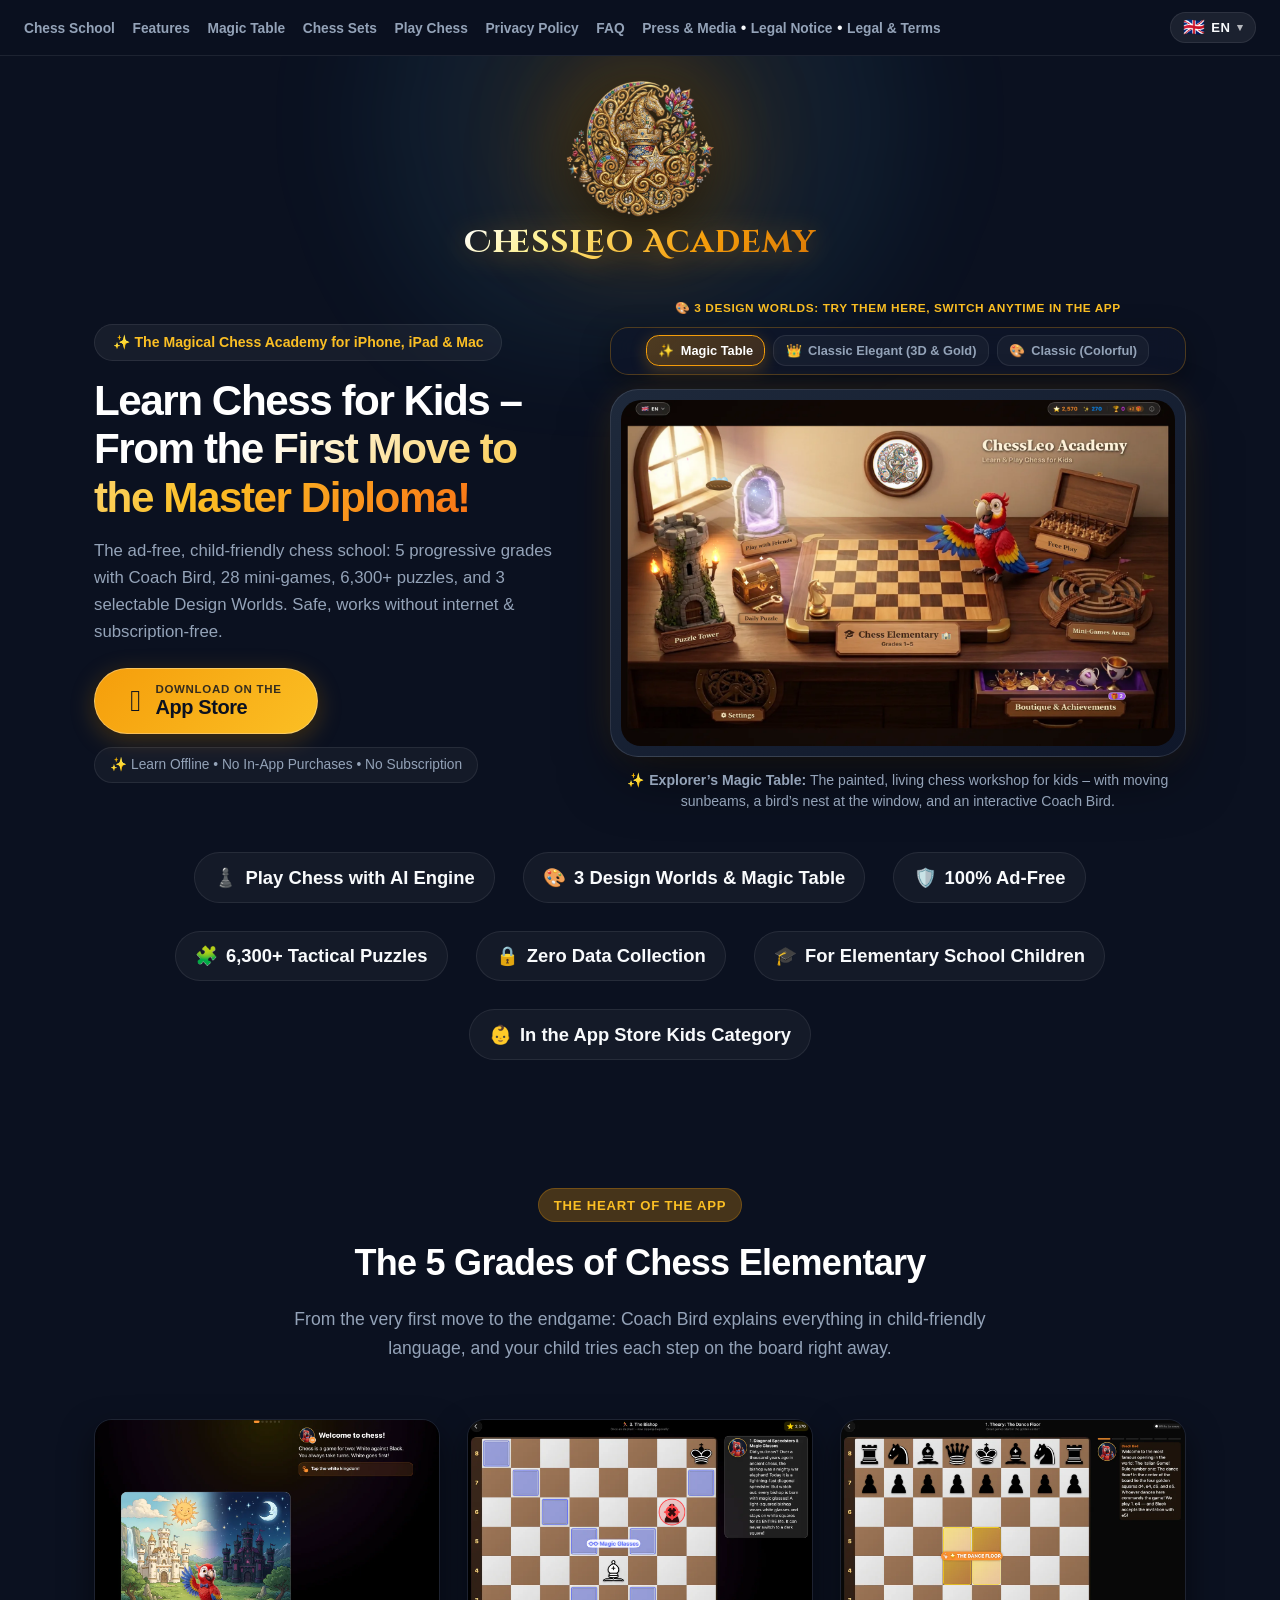
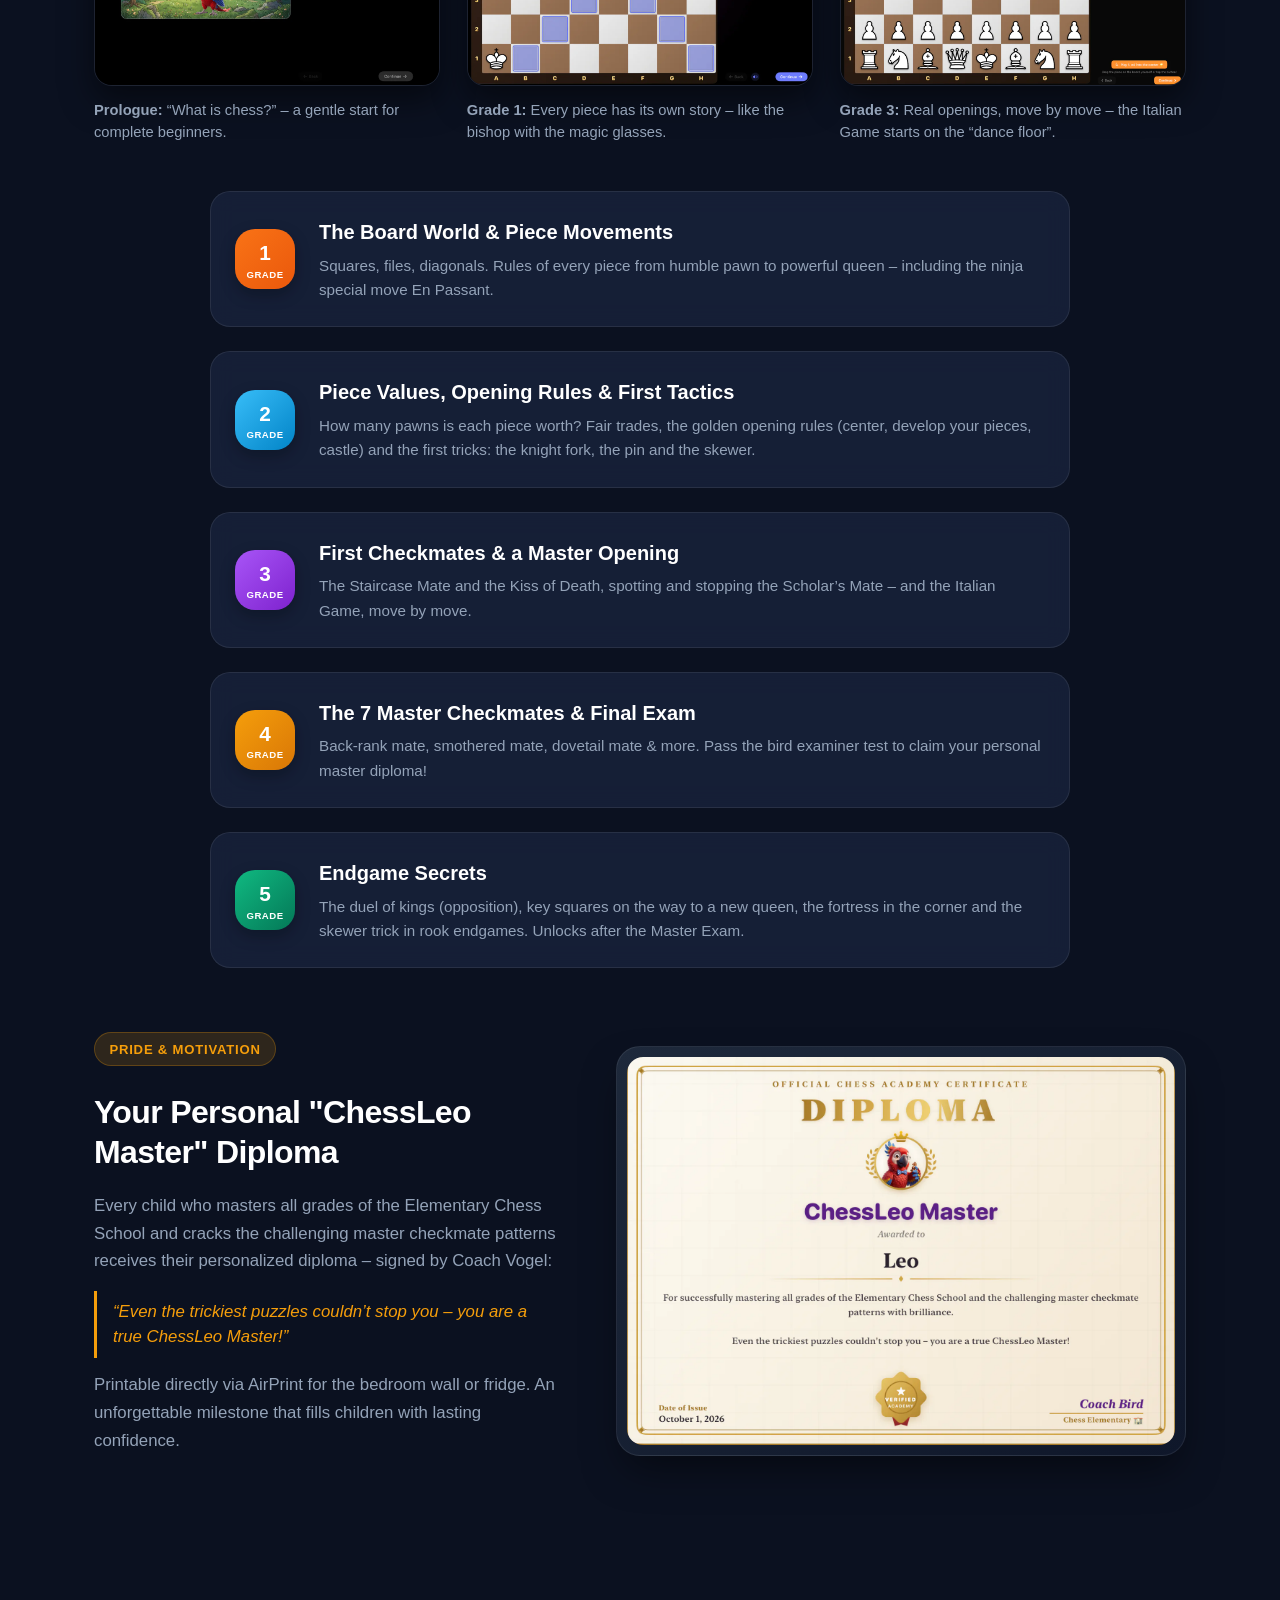
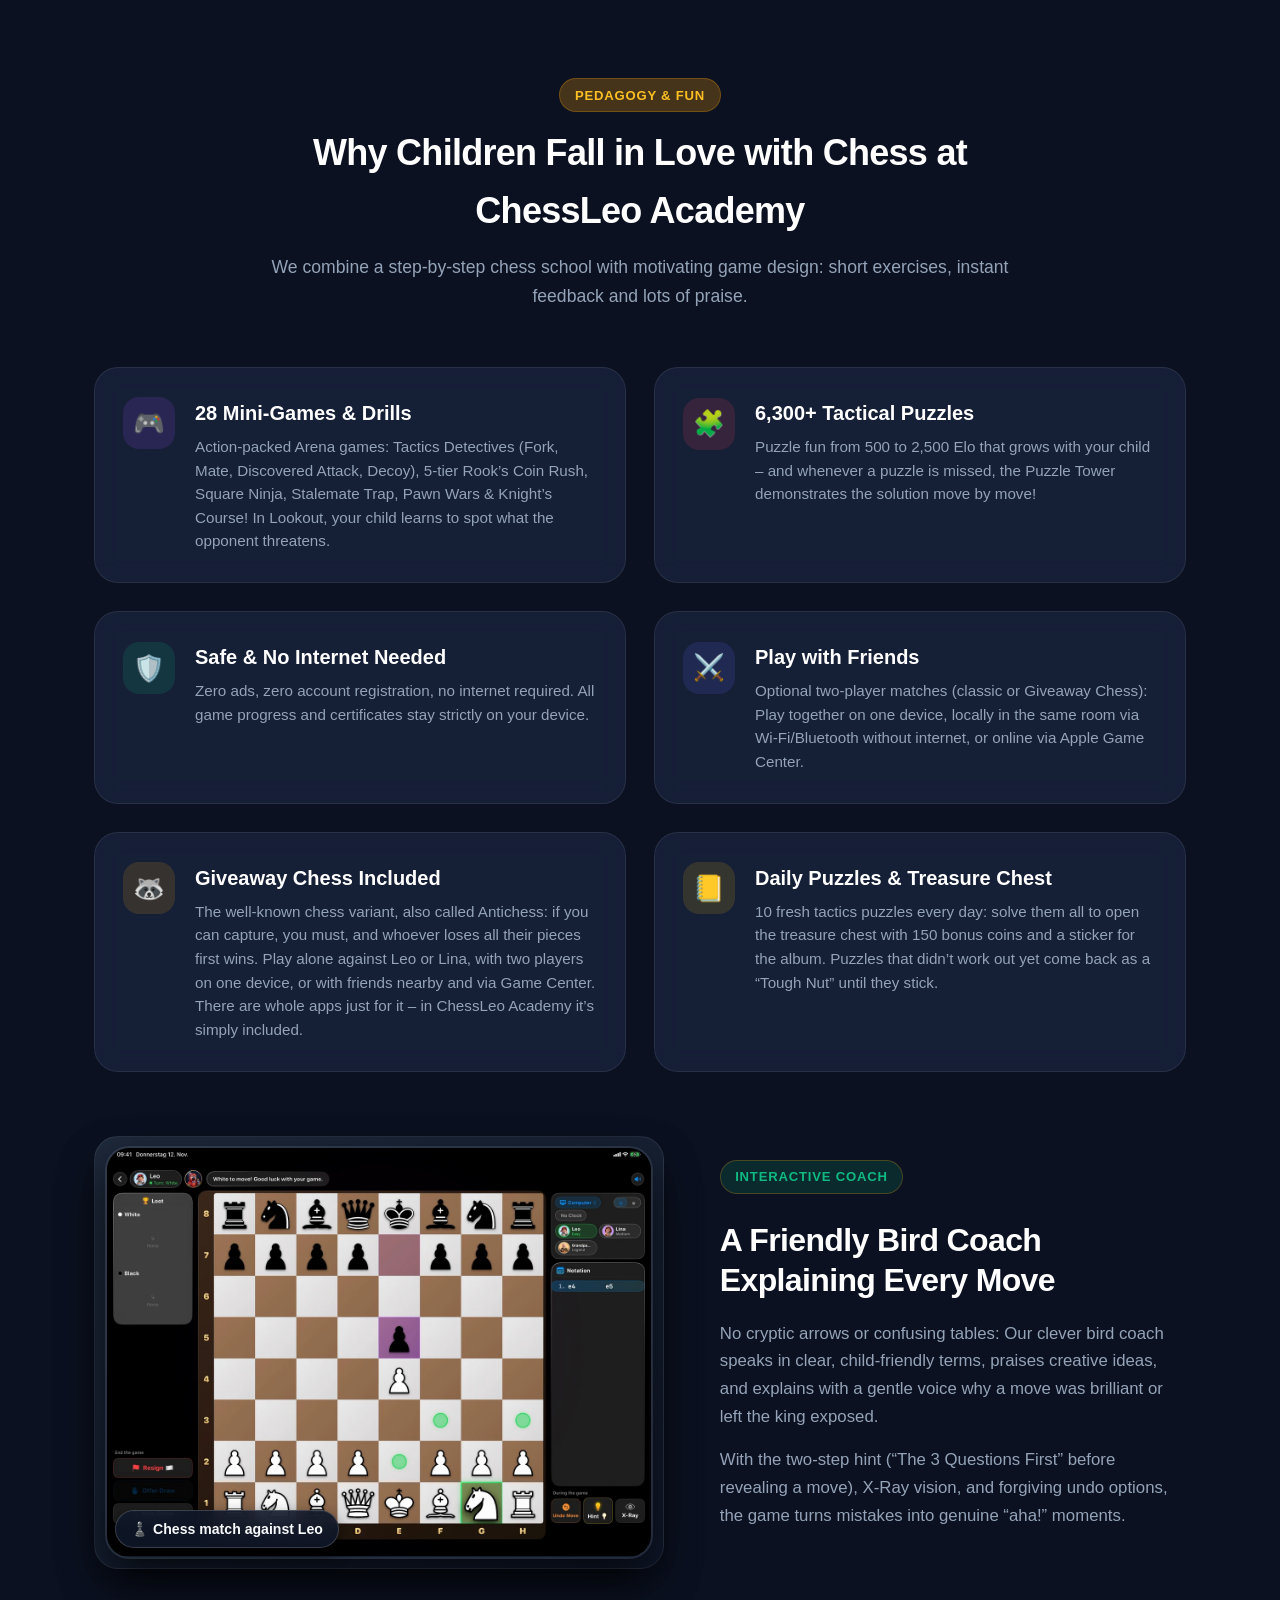
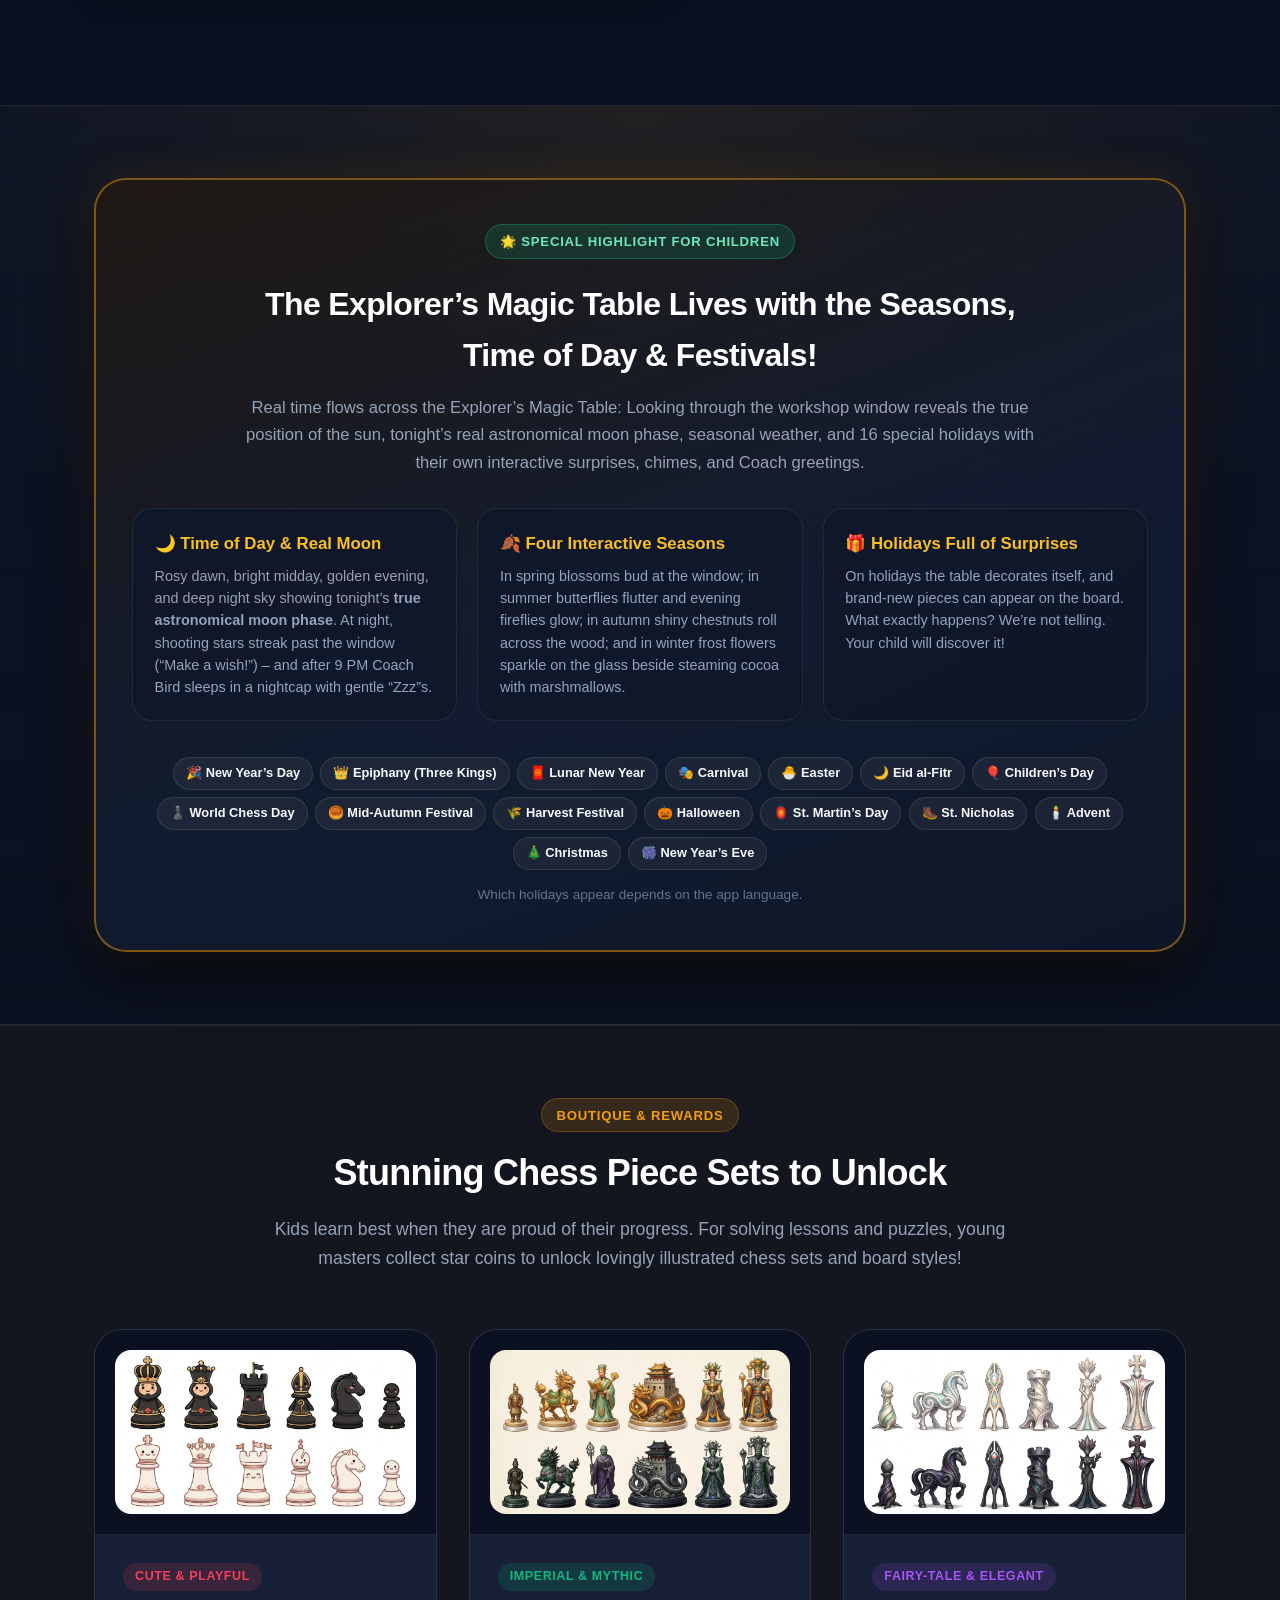
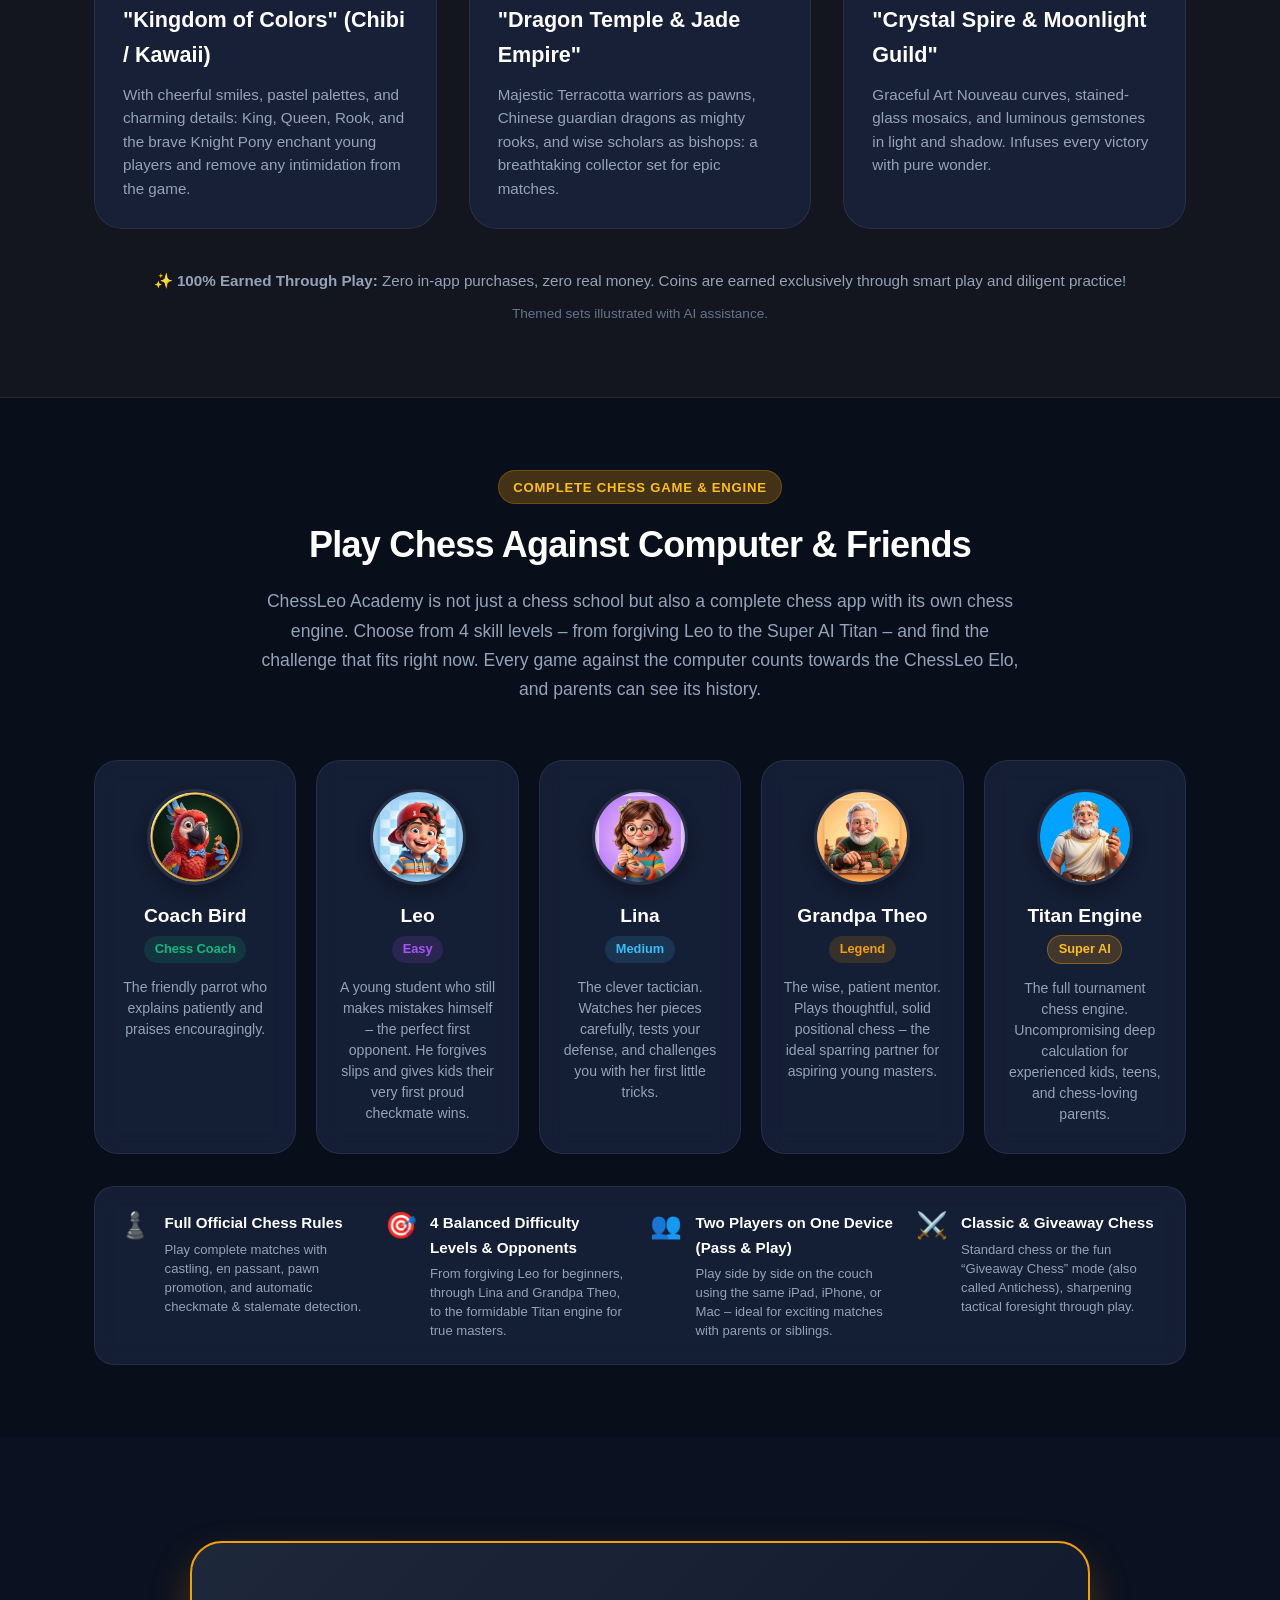
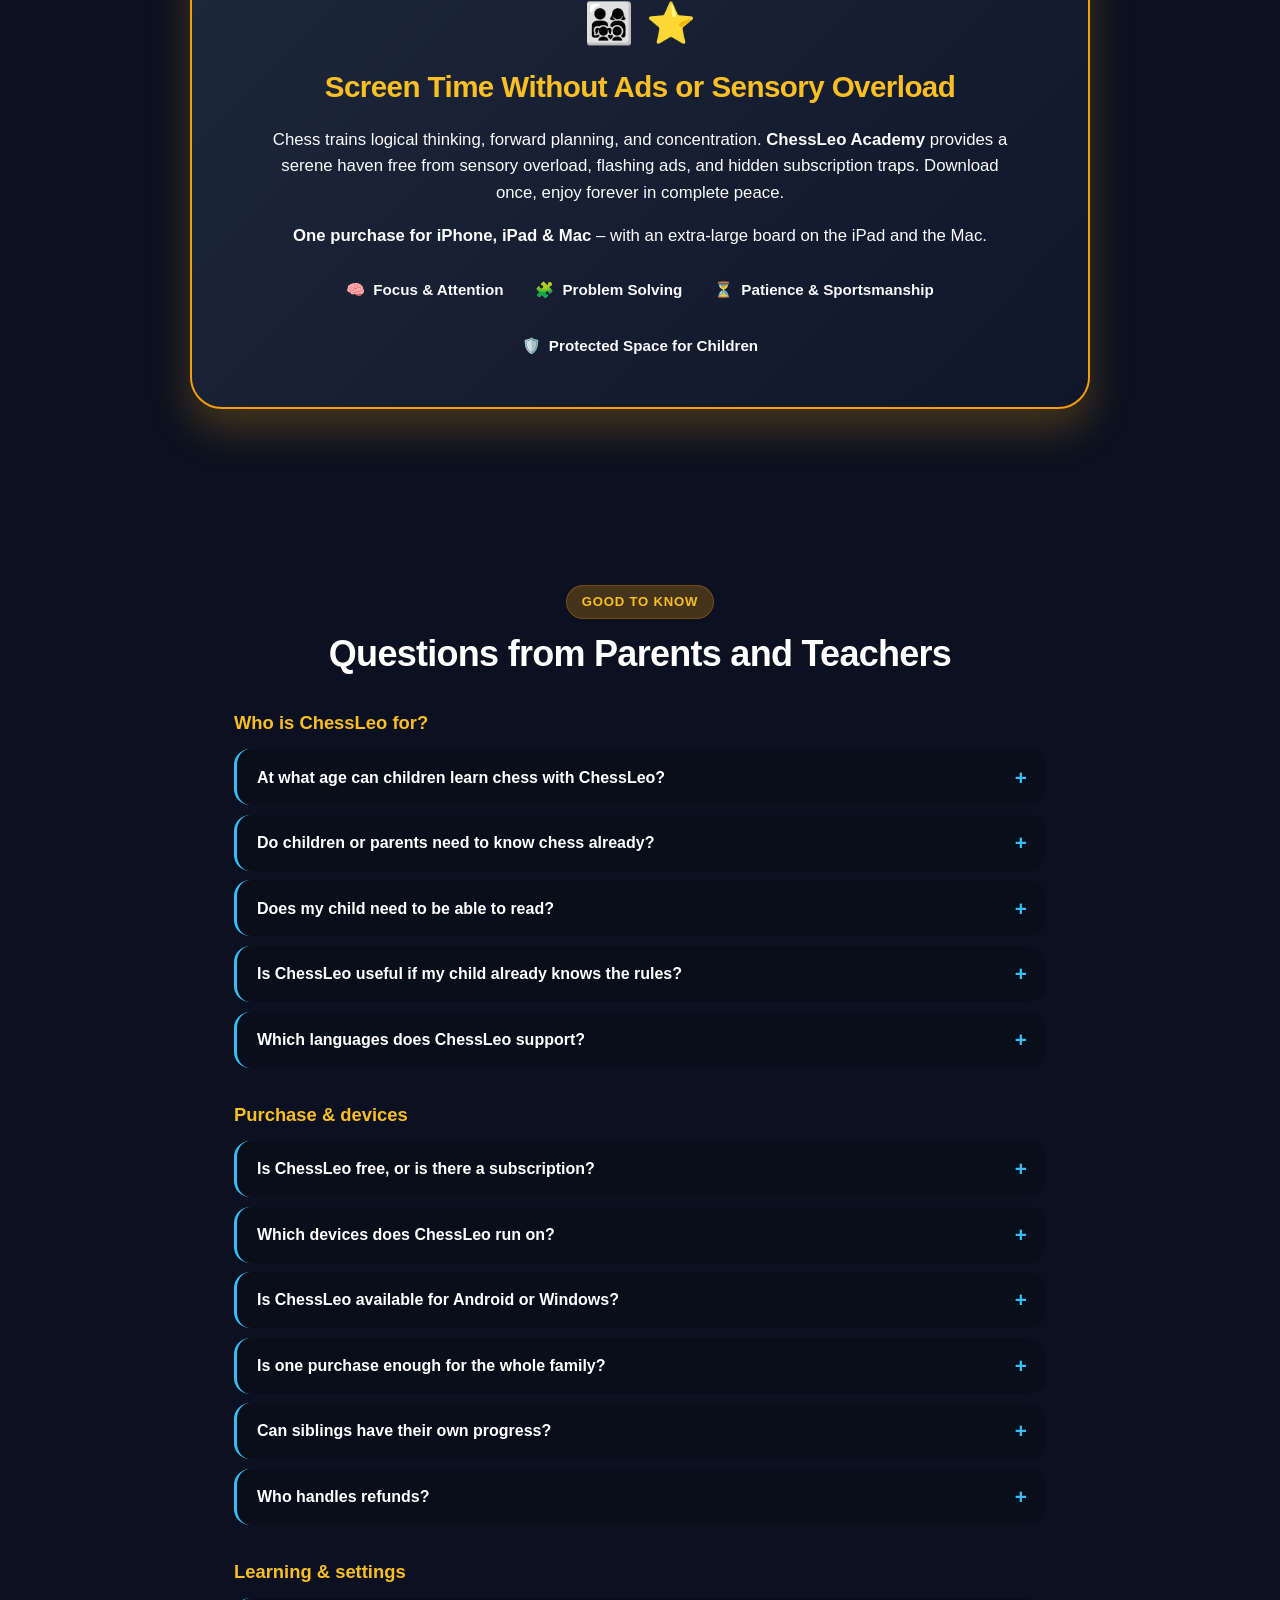
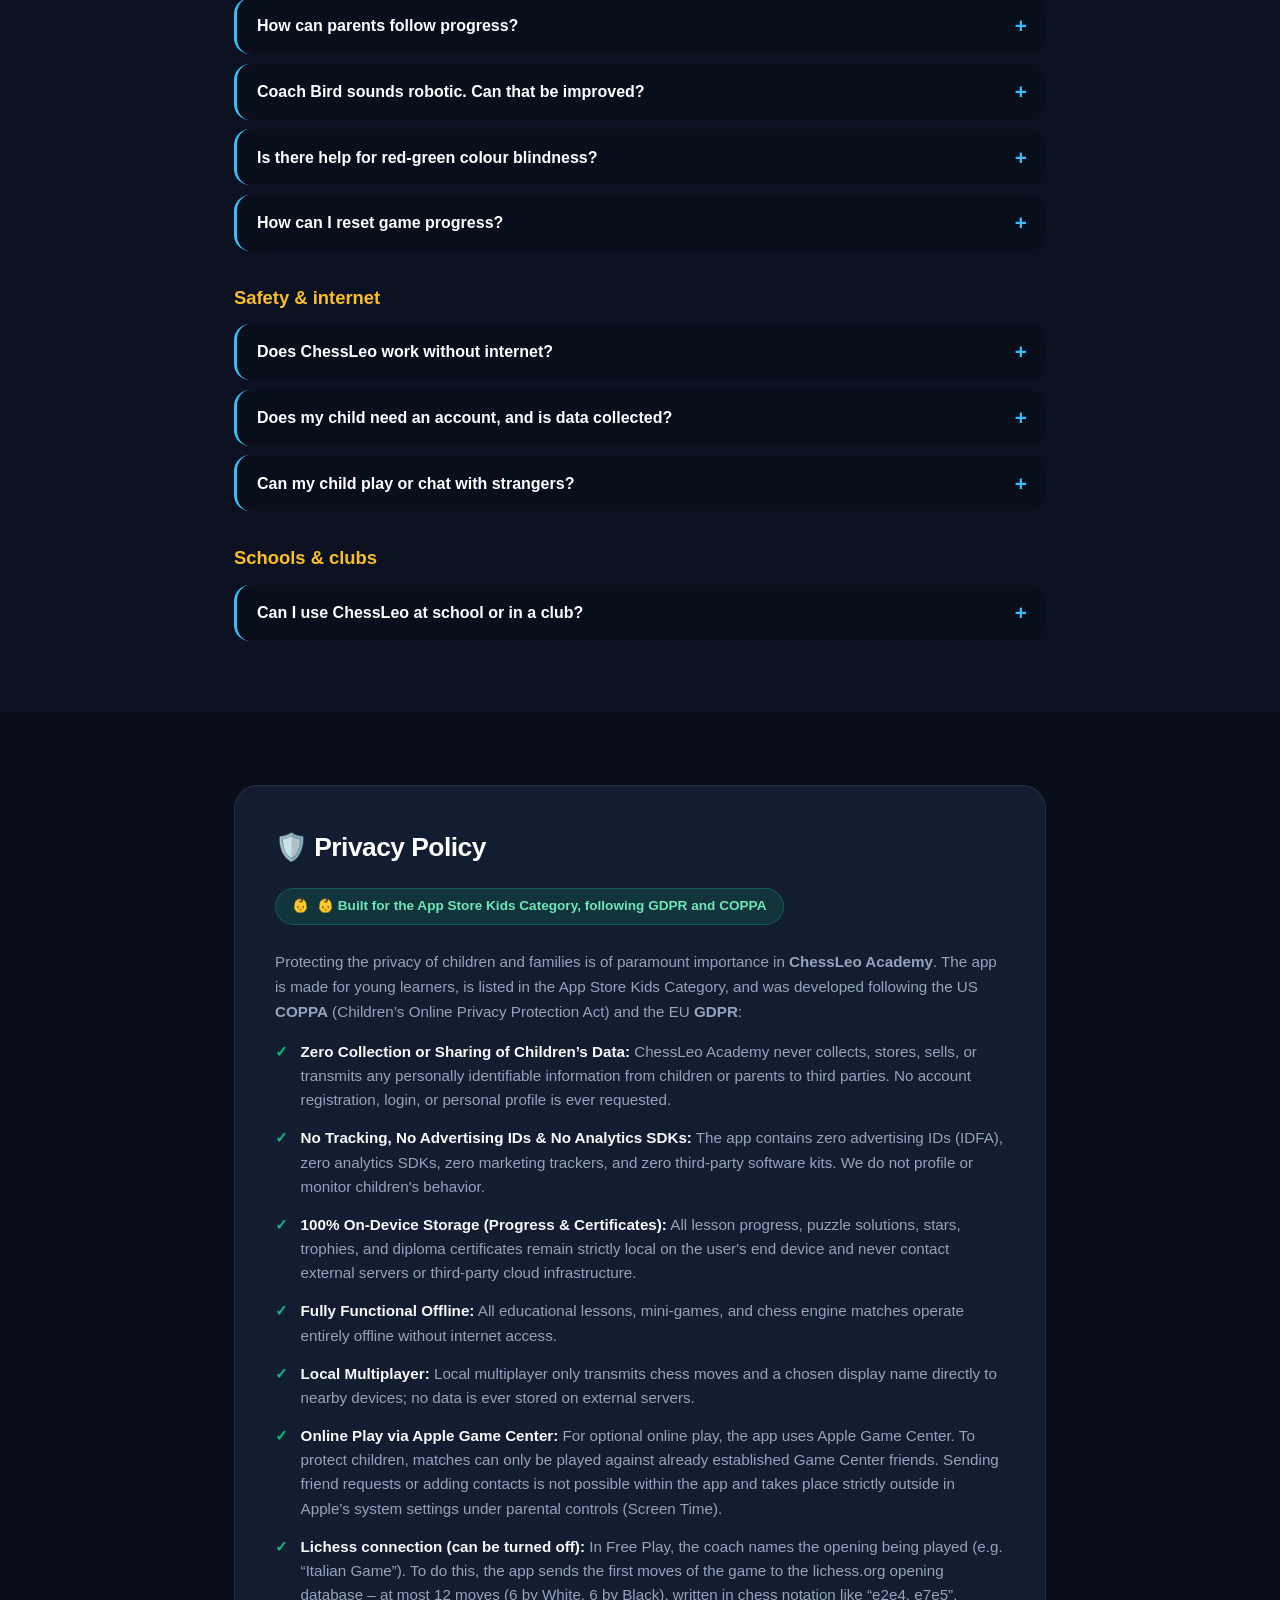
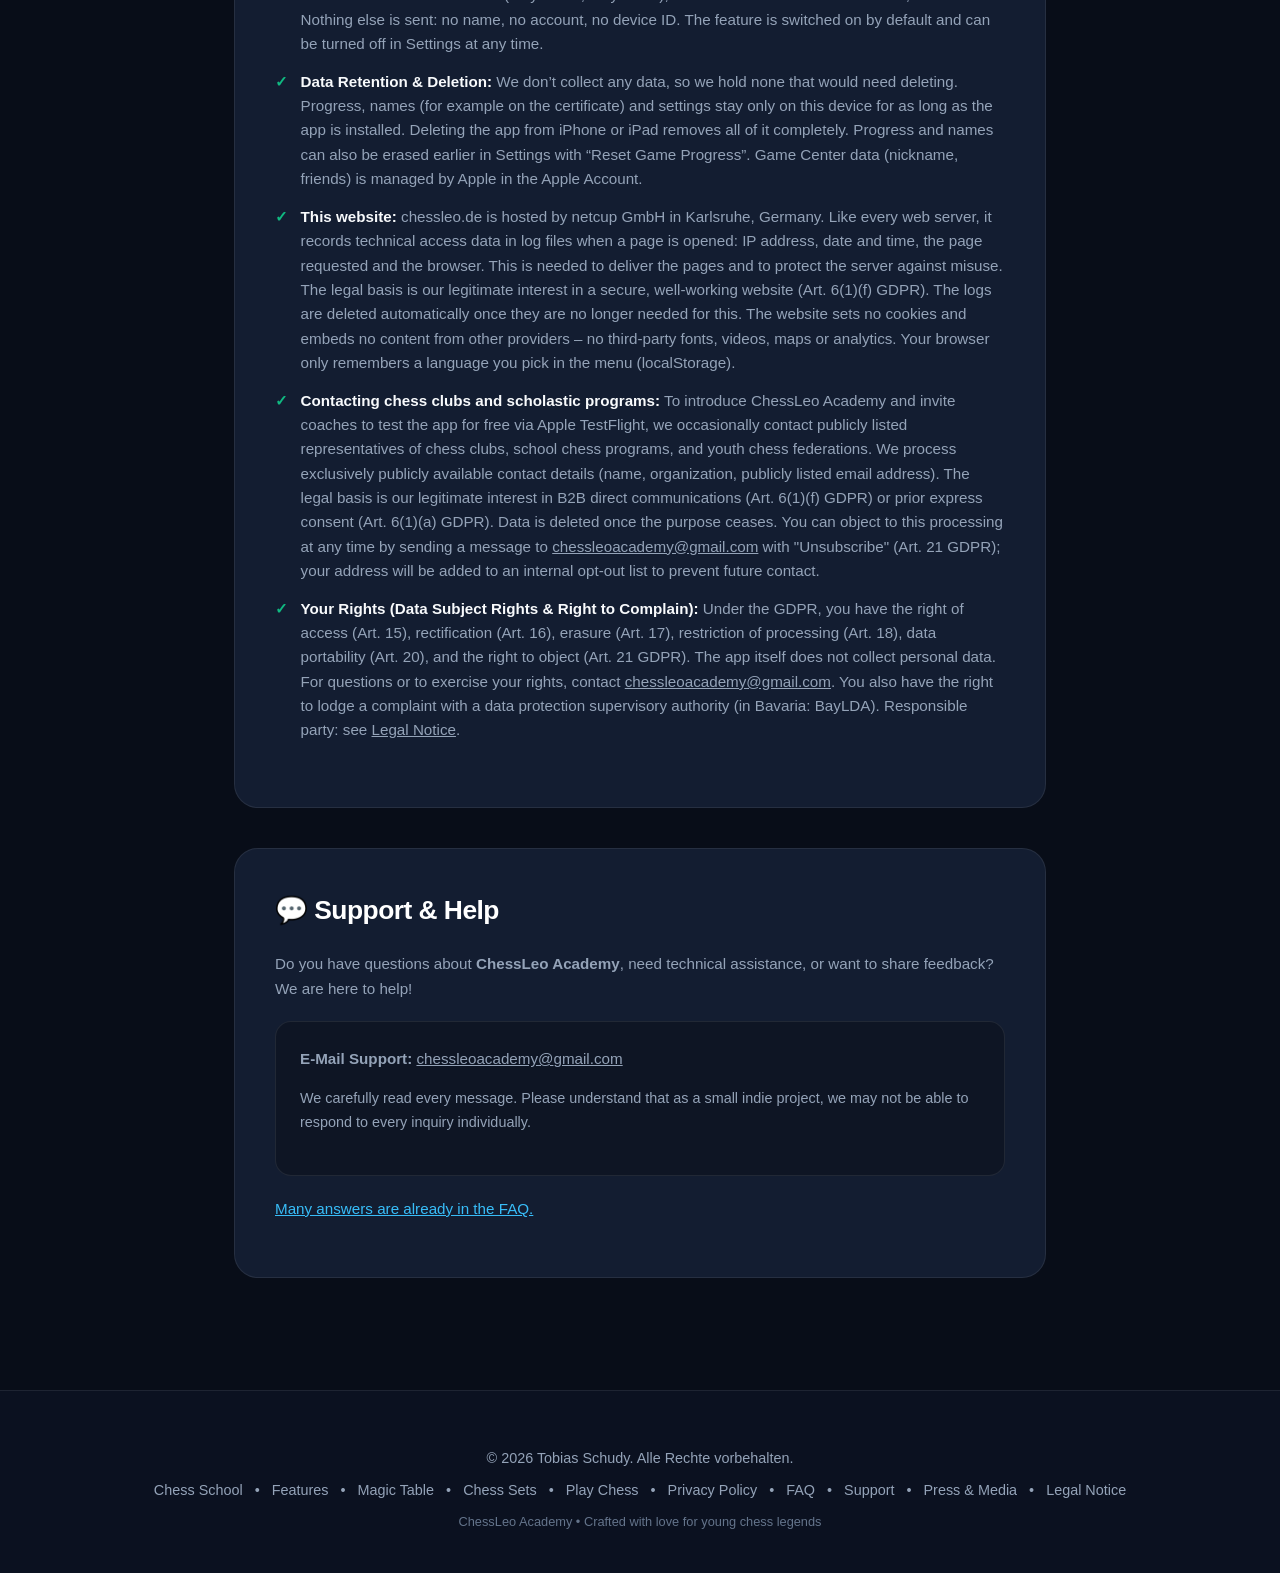
==== commit 56d1071a: "Credit Cburnett for the classic pieces in the imprint and press kits The imprint gets a section "Sch" ====
--- a/en/index.html
+++ b/en/index.html
@@ -10,10 +10,10 @@
     }
   </script>
   <meta name="viewport" content="width=device-width, initial-scale=1.0">
-  <title>ChessLeo Academy – The Magical Chess School for Kids (iPhone, iPad &amp; Mac)</title>
+  <title>Learn Chess for Kids – ChessLeo, the Ad-Free Chess App</title>
   <meta name="robots" content="index, follow">
   <meta name="google" content="notranslate">
-  <meta name="description" content="The ad-free, child-friendly chess school: 5 progressive grades with Coach Bird, 27 mini-games, 6,300+ puzzles, and 3 selectable Design Worlds. Safe, works without internet &amp; subscription-free.">
+  <meta name="description" content="Chess for primary school kids: 5 grades read aloud by Coach Bird, 28 mini-games and 6,300+ puzzles. No ads, no subscription. For iPhone, iPad &amp; Mac.">
 
   <!-- Apple Smart App Banner (Safari auf iOS/iPadOS) -->
   <meta name="apple-itunes-app" content="app-id=6814943166, affiliate-data=ct=chessleo&amp;pt=129481811">
@@ -29,6 +29,7 @@
   <link rel="alternate" hreflang="fr" href="https://chessleo.de/fr/">
   <link rel="alternate" hreflang="tr" href="https://chessleo.de/tr/">
   <link rel="alternate" hreflang="zh-Hans" href="https://chessleo.de/zh/">
+  <link rel="alternate" hreflang="zh-Hant" href="https://chessleo.de/zh-hant/">
   <link rel="alternate" hreflang="x-default" href="https://chessleo.de/en/">
   <meta property="og:locale" content="en_US">
   <meta property="og:locale:alternate" content="de_DE">
@@ -36,6 +37,7 @@
   <meta property="og:locale:alternate" content="fr_FR">
   <meta property="og:locale:alternate" content="tr_TR">
   <meta property="og:locale:alternate" content="zh_CN">
+  <meta property="og:locale:alternate" content="zh_TW">
   <script type="application/ld+json">
   {
     "@context": "https://schema.org",
@@ -43,7 +45,7 @@
     "name": "ChessLeo Academy",
     "url": "https://chessleo.de/en/",
     "inLanguage": "en",
-    "description": "The ad-free, child-friendly chess school: 5 progressive grades with Coach Bird, 27 mini-games, 6,300+ puzzles, and 3 selectable Design Worlds. Safe, works without internet & subscription-free.",
+    "description": "Chess for primary school kids: 5 grades read aloud by Coach Bird, 28 mini-games and 6,300+ puzzles. No ads, no subscription. For iPhone, iPad & Mac.",
     "applicationCategory": "EducationalApplication",
     "operatingSystem": "iOS, iPadOS, macOS",
     "image": "https://chessleo.de/assets/og-logo.jpg",
@@ -68,8 +70,8 @@
   </script>
   <!-- SEO-LANG:END -->
   <meta property="og:url" content="https://chessleo.de/en/">
-  <meta property="og:title" content="ChessLeo Academy – The Magical Chess School for Kids">
-  <meta property="og:description" content="The ad-free, child-friendly chess school: 5 progressive grades with Coach Bird, 27 mini-games, 6,300+ puzzles, and 3 selectable Design Worlds. Safe, works without internet &amp; subscription-free.">
+  <meta property="og:title" content="Learn Chess for Kids – ChessLeo, the Ad-Free Chess App">
+  <meta property="og:description" content="Chess for primary school kids: 5 grades read aloud by Coach Bird, 28 mini-games and 6,300+ puzzles. No ads, no subscription. For iPhone, iPad &amp; Mac.">
   <meta property="og:image" content="https://chessleo.de/assets/og-logo.jpg?v=20261101">
   <meta property="og:image:type" content="image/jpeg">
   <meta property="og:image:width" content="1200">
@@ -78,8 +80,8 @@
 
   <!-- Twitter Card -->
   <meta name="twitter:card" content="summary_large_image">
-  <meta name="twitter:title" content="ChessLeo Academy – The Magical Chess School for Kids">
-  <meta name="twitter:description" content="The ad-free, child-friendly chess school: 5 progressive grades with Coach Bird, 27 mini-games, 6,300+ puzzles, and 3 selectable Design Worlds. Safe, works without internet &amp; subscription-free.">
+  <meta name="twitter:title" content="Learn Chess for Kids – ChessLeo, the Ad-Free Chess App">
+  <meta name="twitter:description" content="Chess for primary school kids: 5 grades read aloud by Coach Bird, 28 mini-games and 6,300+ puzzles. No ads, no subscription. For iPhone, iPad &amp; Mac.">
   <meta name="twitter:image" content="https://chessleo.de/assets/og-logo.jpg?v=20261101">
 
   <!-- Favicon / Apple Touch Icon -->
@@ -809,7 +811,7 @@
     /* --- PIECE SETS SHOWCASE --- */
     .pieces-grid {
       display: grid;
-      grid-template-columns: repeat(auto-fit, minmax(320px, 1fr));
+      grid-template-columns: repeat(auto-fit, minmax(min(100%, 320px), 1fr));
       gap: 2rem;
     }
 
@@ -1192,19 +1194,71 @@
       word-break: break-word;
     }
 
+    .faq-container {
+      max-width: 860px;
+    }
+
+    #faq .section-header {
+      margin-bottom: 1rem;
+    }
+
+    #faq .section-title {
+      line-height: 1.25;
+    }
+
+    .faq-group {
+      margin: 2rem 0 0.75rem;
+      font-size: 1.15rem;
+      color: var(--gold-light);
+    }
+
     .faq-item {
-      margin-top: 1.25rem;
-      padding: 1rem 1.25rem;
+      margin-top: 0.6rem;
       background: rgba(0, 0, 0, 0.15);
       border-radius: 1rem;
       border-left: 3px solid var(--accent);
     }
 
-    .faq-item b {
-      display: block;
-      margin-bottom: 0.35rem;
-      font-size: 1rem;
+    .faq-item summary {
+      position: relative;
+      padding: 0.95rem 3rem 0.95rem 1.25rem;
+      font-weight: 700;
       color: #ffffff;
+      cursor: pointer;
+      list-style: none;
+    }
+
+    .faq-item summary::-webkit-details-marker {
+      display: none;
+    }
+
+    .faq-item summary::after {
+      content: "+";
+      position: absolute;
+      right: 1.2rem;
+      top: 0.7rem;
+      font-size: 1.3rem;
+      color: var(--accent);
+    }
+
+    .faq-item[open] summary::after {
+      content: "–";
+    }
+
+    .faq-item p {
+      padding: 0 1.25rem 1rem;
+      color: var(--text-muted);
+      overflow-wrap: anywhere;
+    }
+
+    .faq-item a,
+    .legal-card a {
+      color: var(--accent);
+    }
+
+    #faq,
+    .faq-item {
+      scroll-margin-top: 4.5rem;
     }
 
     /* --- FOOTER --- */
@@ -1629,7 +1683,7 @@
         <li><a href="#boutique" data-i18n="nav_pieces">Chess Sets</a></li>
         <li><a href="#characters" data-i18n="nav_characters">Play Chess</a></li>
         <li><a href="#privacy" data-i18n="nav_privacy">Privacy Policy</a></li>
-        <li><a href="#support" data-i18n="nav_support">Support</a></li>
+        <li><a href="#faq" data-i18n="nav_faq">FAQ</a></li>
         <li class="nav-meta"><a href="/en/press.html" data-i18n="nav_press">Press &amp; Media</a>
         <span class="nav-sep" aria-hidden="true">•</span>
         <a href="/impressum.html" data-i18n="nav_imprint">Legal Notice</a>
@@ -1667,8 +1721,12 @@
               <span class="lang-name">Türkçe</span>
             </a>
             <a class="lang-dropdown-item" data-lang="zh" href="/zh/" hreflang="zh-Hans" role="menuitem">
-              <span class="lang-flag">🇨🇳</span>
+              <span class="lang-flag">简</span>
               <span class="lang-name">简体中文</span>
+            </a>
+            <a class="lang-dropdown-item" data-lang="zh-hant" href="/zh-hant/" hreflang="zh-Hant" role="menuitem">
+              <span class="lang-flag">繁</span>
+              <span class="lang-name">繁體中文</span>
             </a>
           </div>
         </div>
@@ -1747,10 +1805,10 @@
               <span class="hero-badge" data-i18n="hero_badge">✨ The Magical Chess Academy for iPhone, iPad &amp; Mac</span>
             </div>
             <h1 class="hero-title">
-              <span data-i18n="hero_title_1">Master Chess Through Play&nbsp;–</span><br>
+              <span data-i18n="hero_title_1">Learn Chess for Kids&nbsp;–</span><br>
               <span class="gradient-text" data-i18n="hero_title_2">From the First Move to the Master Diploma!</span>
             </h1>
-            <p class="hero-subline" data-i18n="hero_subline">The ad-free, child-friendly chess school: 5 progressive grades with Coach Bird, 27 mini-games, 6,300+ puzzles, and 3 selectable Design Worlds. Safe, works without internet &amp; subscription-free.</p>
+            <p class="hero-subline" data-i18n="hero_subline">The ad-free, child-friendly chess school: 5 progressive grades with Coach Bird, 28 mini-games, 6,300+ puzzles, and 3 selectable Design Worlds. Safe, works without internet &amp; subscription-free.</p>
 
             <!-- HERO CTA: APP STORE DOWNLOAD -->
             <div class="hero-cta-wrap" id="download">
@@ -1784,7 +1842,8 @@
                     es: ['Solo <b>{new}</b> en lugar de <s>{old}</s>', 'Precio rebajado durante unos días'],
                     fr: ['Seulement <b>{new}</b> au lieu de <s>{old}</s>', 'Prix réduit pendant quelques jours'],
                     tr: ['<s>{old}</s> yerine sadece <b>{new}</b>', 'Birkaç günlüğüne indirimli fiyat'],
-                    zh: ['限时仅需 <b>{new}</b>，原价 <s>{old}</s>', '限时降价']
+                    zh: ['限时仅需 <b>{new}</b>，原价 <s>{old}</s>', '限时降价'],
+                    'zh-hant': ['限時只要 <b>{new}</b>，原價 <s>{old}</s>', '限時降價']
                   };
                   var now = Date.now();
                   var live = now >= Date.parse('2026-11-23T10:00:00+01:00') && now < Date.parse('2026-12-01T00:00:00+01:00');
@@ -1825,7 +1884,7 @@
                     if (price[2] >= price[1]) return;
                     var digits = (price[1] % 1 || price[2] % 1) ? 2 : 0;
                     // The page language alone picks the symbol, so other dollars stay clear (A$, CA$, MXN, US$).
-                    var locale = pageLang === 'zh' ? 'zh-Hans' : pageLang;
+                    var locale = pageLang === 'zh' ? 'zh-Hans' : pageLang === 'zh-hant' ? 'zh-Hant' : pageLang;
                     title = texts[0].replace('{new}', money(price[2], price[0], locale, digits))
                                     .replace('{old}', money(price[1], price[0], locale, digits));
                   }
@@ -2002,8 +2061,8 @@
               🎮
             </div>
             <div class="feature-card-body">
-              <h3 data-i18n="feat_card2_title">27 Mini-Games &amp; Drills</h3>
-            <p data-i18n="feat_card2_text">Action-packed Arena games: Tactics Detectives (Fork, Mate, Discovered Attack, Decoy), 5-tier Rook’s Coin Rush, Square Ninja, Stalemate Trap, Pawn Wars &amp; Knight’s Course!</p>
+              <h3 data-i18n="feat_card2_title">28 Mini-Games &amp; Drills</h3>
+            <p data-i18n="feat_card2_text">Action-packed Arena games: Tactics Detectives (Fork, Mate, Discovered Attack, Decoy), 5-tier Rook’s Coin Rush, Square Ninja, Stalemate Trap, Pawn Wars &amp; Knight’s Course! In Lookout, your child learns to spot what the opponent threatens.</p>
             </div>
           </div>
 
@@ -2053,7 +2112,7 @@
             </div>
             <div class="feature-card-body">
               <h3 data-i18n="feat_card8_title">Daily Puzzles &amp; Treasure Chest</h3>
-            <p data-i18n="feat_card8_text">10 fresh tactics puzzles every day: solve them all to open the treasure chest with 150 bonus coins. Puzzles that didn’t work out yet come back as a “Tough Nut” until they stick.</p>
+            <p data-i18n="feat_card8_text">10 fresh tactics puzzles every day: solve them all to open the treasure chest with 150 bonus coins and a sticker for the album. Puzzles that didn’t work out yet come back as a “Tough Nut” until they stick.</p>
             </div>
           </div>
         </div>
@@ -2187,7 +2246,7 @@
         <div class="section-header">
           <span class="section-tag" data-i18n="char_tag">Complete Chess Game &amp; Engine</span>
           <h2 class="section-title" data-i18n="char_title">Play Chess Against Computer &amp; Friends</h2>
-          <p class="section-desc" data-i18n="char_desc">ChessLeo Academy is not just a chess school but also a complete chess app with its own chess engine. Choose from 4 skill levels – from forgiving Leo to the Super AI Titan – and find the challenge that fits right now.</p>
+          <p class="section-desc" data-i18n="char_desc">ChessLeo Academy is not just a chess school but also a complete chess app with its own chess engine. Choose from 4 skill levels – from forgiving Leo to the Super AI Titan – and find the challenge that fits right now. Every game against the computer counts towards the ChessLeo Elo, and parents can see its history.</p>
         </div>
 
         <div class="characters-grid">
@@ -2281,6 +2340,97 @@
             <div class="pillar"><span>🛡️</span> <span data-i18n="pillar_safe">Protected Space for Children</span></div>
           </div>
         </div>
+      </div>
+    </section>
+
+    <!-- FAQ: before the legal block, so parents find it -->
+    <section id="faq">
+      <div class="container faq-container">
+        <div class="section-header">
+          <span class="section-tag" data-i18n="faq_tag">Good to know</span>
+          <h2 class="section-title" data-i18n="faq_title">Questions from Parents and Teachers</h2>
+        </div>
+        <h3 class="faq-group" data-i18n="faq_group_start">Who is ChessLeo for?</h3>
+        <details class="faq-item" id="faq-age">
+          <summary data-i18n="faq_age_q">At what age can children learn chess with ChessLeo?</summary>
+          <p data-i18n="faq_age_a">ChessLeo is made for primary school children aged about 6 to 10. In the App Store it is in the Kids category, age band 6 to 8. Younger children usually need an adult beside them; older ones can join in as beginners.</p>
+        </details>
+        <details class="faq-item" id="faq-beginner">
+          <summary data-i18n="faq_beginner_q">Do children or parents need to know chess already?</summary>
+          <p data-i18n="faq_beginner_a">No. The prologue “What is chess?” explains the idea. Grade 1 starts with the board and introduces each piece on its own.</p>
+        </details>
+        <details class="faq-item" id="faq-reading">
+          <summary data-i18n="faq_reading_q">Does my child need to be able to read?</summary>
+          <p data-i18n="faq_reading_a">Fluent reading isn’t needed: Coach Bird reads every lesson aloud. An adult can help with menus and settings at the start.</p>
+        </details>
+        <details class="faq-item" id="faq-advanced">
+          <summary data-i18n="faq_advanced_q">Is ChessLeo useful if my child already knows the rules?</summary>
+          <p data-i18n="faq_advanced_a">Yes. After the basics come tactics, checkmate patterns and endgames, plus puzzles from 500 to 2,500 Elo and opponents from Leo to Titan. Grades unlock in order; the first goes faster with some experience.</p>
+        </details>
+        <details class="faq-item" id="faq-languages">
+          <summary data-i18n="faq_languages_q">Which languages does ChessLeo support?</summary>
+          <p data-i18n="faq_languages_a">Seven: English, German, Spanish, French, Turkish, and Simplified and Traditional Chinese. Switch under “App Language” in Settings and Coach Bird speaks that language.</p>
+        </details>
+        <h3 class="faq-group" data-i18n="faq_group_buy">Purchase & devices</h3>
+        <details class="faq-item" id="faq-price">
+          <summary data-i18n="faq_price_q">Is ChessLeo free, or is there a subscription?</summary>
+          <p data-i18n="faq_price_a">ChessLeo is a one-time purchase; there is no free version. In return there is no subscription, no in-app purchases and no ads. The App Store shows the current price for your country.</p>
+        </details>
+        <details class="faq-item" id="faq-devices">
+          <summary data-i18n="faq_devices_q">Which devices does ChessLeo run on?</summary>
+          <p data-i18n="faq_devices_a">On iPhone (iOS 17 or later), iPad (iPadOS 17 or later) and Mac (macOS 14 or later). One purchase covers all three.</p>
+        </details>
+        <details class="faq-item" id="faq-android">
+          <summary data-i18n="faq_android_q">Is ChessLeo available for Android or Windows?</summary>
+          <p data-i18n="faq_android_a">No, ChessLeo is only available for iPhone, iPad and Mac.</p>
+        </details>
+        <details class="faq-item" id="faq-family">
+          <summary data-i18n="faq_family_q">Is one purchase enough for the whole family?</summary>
+          <p data-i18n="faq_family_a">Yes. With Apple Family Sharing up to six family members can use the app, each on their own device with their own progress.</p>
+        </details>
+        <details class="faq-item" id="faq-siblings">
+          <summary data-i18n="faq_siblings_q">Can siblings have their own progress?</summary>
+          <p data-i18n="faq_siblings_a">On separate devices, yes. One iPhone or iPad holds one shared progress; on a Mac each user account has its own. Nothing is synced between devices.</p>
+        </details>
+        <details class="faq-item" id="faq-refund">
+          <summary data-i18n="faq_refund_q">Who handles refunds?</summary>
+          <p data-i18n="faq_refund_a">Apple: purchases and refunds are handled by the App Store alone, at <a href="https://reportaproblem.apple.com" target="_blank" rel="noopener noreferrer">reportaproblem.apple.com</a>.</p>
+        </details>
+        <h3 class="faq-group" data-i18n="faq_group_learn">Learning & settings</h3>
+        <details class="faq-item" id="faq-progress">
+          <summary data-i18n="faq_progress_q">How can parents follow progress?</summary>
+          <p data-i18n="faq_progress_a">Chess Elementary shows which lessons are done. In Settings, “For parents” opens the ChessLeo Elo History: playing strength against the computer, with a chart and recent games.</p>
+        </details>
+        <details class="faq-item" id="faq-voice">
+          <summary data-i18n="faq_voice_q">Coach Bird sounds robotic. Can that be improved?</summary>
+          <p data-i18n="faq_voice_a">Yes. Apple offers higher-quality voices as free downloads. In Settings, “Choose Best Voices for Kids” shows you the way step by step.</p>
+        </details>
+        <details class="faq-item" id="faq-colour">
+          <summary data-i18n="faq_colour_q">Is there help for red-green colour blindness?</summary>
+          <p data-i18n="faq_colour_a">Yes. In Settings, under “Board learning aids”, switch on “Help for Red-Green Color Blindness”. Red marks on the board then also carry a cross.</p>
+        </details>
+        <details class="faq-item" id="faq-reset">
+          <summary data-i18n="faq_reset_q">How can I reset game progress?</summary>
+          <p data-i18n="faq_reset_a">In Settings, under “Progress &amp; Save Data”, tap “Reset Game Progress”. This deletes lessons, stars, trophies, records and names and cannot be undone.</p>
+        </details>
+        <h3 class="faq-group" data-i18n="faq_group_safe">Safety & internet</h3>
+        <details class="faq-item" id="faq-offline">
+          <summary data-i18n="faq_offline_q">Does ChessLeo work without internet?</summary>
+          <p data-i18n="faq_offline_a">Yes. Lessons, mini-games, puzzles and games against the computer need no internet. Only Game Center games, the optional Lichess opening lookup (can be switched off) and the rating link go online.</p>
+        </details>
+        <details class="faq-item" id="faq-account">
+          <summary data-i18n="faq_account_q">Does my child need an account, and is data collected?</summary>
+          <p data-i18n="faq_account_a">No account, no ads and no tracking. Progress and names stay on the device. Details are in the <a href="#privacy">privacy policy</a>.</p>
+        </details>
+        <details class="faq-item" id="faq-strangers">
+          <summary data-i18n="faq_strangers_q">Can my child play or chat with strangers?</summary>
+          <p data-i18n="faq_strangers_a">There is no chat. Online games are only with existing Game Center friends, behind a parental gate. Nearby play over Bluetooth or Wi-Fi has no gate: it shows devices in range that also want to play, so it is best to stay with younger children.</p>
+        </details>
+        <h3 class="faq-group" data-i18n="faq_group_school">Schools & clubs</h3>
+        <details class="faq-item" id="faq-school">
+          <summary data-i18n="faq_school_q">Can I use ChessLeo at school or in a club?</summary>
+          <p data-i18n="faq_school_a">Yes. One iPad or Mac on a projector plus real boards is enough for a chess group. Schools can buy through Apple School Manager. Progress is stored per device, so Shared iPad with changing users is not supported. Teachers and clubs are welcome to write: <a href="mailto:chessleoacademy@gmail.com?subject=ChessLeo%20Schule">chessleoacademy@gmail.com</a>.</p>
+        </details>
       </div>
     </section>
 
@@ -2322,22 +2472,7 @@
             <p style="margin-top: 0.5rem; font-size: 0.9rem; color: var(--text-muted);" data-i18n="support_disclaimer">We carefully read every message. Please understand that as a small indie project, we may not be able to respond to every inquiry individually.</p>
           </div>
 
-          <h3 data-i18n="support_faq_title">Frequently Asked Questions (FAQ)</h3>
-          
-          <div class="faq-item">
-            <b data-i18n="faq_q1">Can the app be used without an internet connection?</b>
-            <p data-i18n="faq_a1">Yes. All lessons, mini-games, tactical puzzles, and matches against the Titan chess engine run completely offline directly on your device.</p>
-          </div>
-
-          <div class="faq-item">
-            <b data-i18n="faq_q2">How can game progress be reset?</b>
-            <p data-i18n="faq_a2">In the app settings (gear icon in the top right), you will find the option to reset solved lessons or earned stars under "Progress".</p>
-          </div>
-
-          <div class="faq-item">
-            <b data-i18n="faq_q3">Are there any in-app purchases or subscriptions?</b>
-            <p data-i18n="faq_a3">No. ChessLeo Academy contains zero hidden fees, zero in-app purchases, and zero recurring subscriptions.</p>
-          </div>
+          <p data-i18n="support_faq_link"><a href="#faq">Many answers are already in the FAQ.</a></p>
         </article>
 
       </div>
@@ -2354,6 +2489,7 @@
         <a href="#boutique" data-i18n="nav_pieces">Chess Sets</a> •
         <a href="#characters" data-i18n="nav_characters">Play Chess</a> •
         <a href="#privacy" data-i18n="nav_privacy">Privacy Policy</a> •
+        <a href="#faq" data-i18n="nav_faq">FAQ</a> •
         <a href="#support" data-i18n="nav_support">Support</a> •
         <a href="/en/press.html" data-i18n="nav_press">Press &amp; Media</a> •
         <a href="/impressum.html" data-i18n="nav_imprint">Legal Notice</a>
@@ -2365,7 +2501,7 @@
   <!-- CLIENT-SIDE TRANSLATION SCRIPT (ZERO DEPENDENCY, 100% GDPR COMPLIANT) -->
   <script>
     (function() {
-      const i18n = {"nav_menu": {"de": "Menü", "en": "Menu", "es": "Menú", "fr": "Menu", "tr": "Menü", "zh": "菜单"}, "nav_press": {"de": "Presse &amp; Medien", "en": "Press &amp; Media", "es": "Prensa y medios", "fr": "Presse et médias", "tr": "Basın ve Medya", "zh": "新闻与媒体"}, "nav_features": {"de": "Features", "en": "Features", "es": "Características", "fr": "Fonctionnalités", "tr": "Özellikler", "zh": "特色功能"}, "nav_pieces": {"de": "Schachfiguren", "en": "Chess Sets", "es": "Juegos de Piezas", "fr": "Jeux de Pièces", "tr": "Taş Setleri", "zh": "精美棋子"}, "nav_characters": {"de": "Schach spielen", "en": "Play Chess", "es": "Jugar al ajedrez", "fr": "Jouer aux échecs", "tr": "Satranç Oyna", "zh": "对弈下棋"}, "nav_curriculum": {"de": "Schachschule", "en": "Chess School", "es": "Escuela", "fr": "École", "tr": "Satranç Okulu", "zh": "国际象棋小学"}, "nav_privacy": {"de": "Datenschutz", "en": "Privacy Policy", "es": "Privacidad", "fr": "Confidentialité", "tr": "Gizlilik", "zh": "隐私政策"}, "nav_support": {"de": "Support", "en": "Support", "es": "Soporte", "fr": "Assistance", "tr": "Destek", "zh": "技术支持"}, "nav_terms": {"de": "Rechtliches &amp; Haftung", "en": "Legal &amp; Terms", "es": "Condiciones", "fr": "Conditions", "tr": "Yasal Bilgiler", "zh": "法律与免责声明"}, "nav_imprint": {"de": "Impressum", "en": "Legal Notice", "es": "Aviso Legal", "fr": "Mentions Légales", "tr": "Künye", "zh": "法律信息"}, "btn_appstore": {"de": "Im App Store laden", "en": "Download on App Store", "es": "Descargar en App Store", "fr": "Télécharger sur l’App Store", "tr": "App Store’dan İndir", "zh": "在 App Store 下载"}, "hero_badge": {"de": "✨ Die magische Schach-Akademie für iPhone, iPad &amp; Mac", "en": "✨ The Magical Chess Academy for iPhone, iPad &amp; Mac", "es": "✨ La Mágica Academia de Ajedrez para iPhone, iPad y Mac", "fr": "✨ L’Académie Magique d’Échecs pour iPhone, iPad et Mac", "tr": "✨ iPhone, iPad ve Mac İçin Büyülü Satranç Akademisi", "zh": "✨ 专为 iPhone、iPad 和 Mac 打造的魔法国际象棋学院"}, "hero_title_1": {"de": "Schach spielend meistern&nbsp;–", "en": "Master Chess Through Play&nbsp;–", "es": "Domina el Ajedrez Jugando&nbsp;–", "fr": "Maîtrisez les Échecs en Jouant&nbsp;–", "tr": "Satrancı Oynayarak Öğrenin&nbsp;–", "zh": "在游戏中掌握国际象棋——"}, "hero_title_2": {"de": "vom ersten Zug bis zum Meisterdiplom!", "en": "From the First Move to the Master Diploma!", "es": "¡Del Primer Movimiento al Diploma de Maestro!", "fr": "Du Premier Coup au Diplôme de Maître !", "tr": "İlk Hamleden Ustalık Diplomasına!", "zh": "从第一步到大师毕业文凭！"}, "hero_subline": {"de": "Die werbefreie, kindgerechte Schachschule: 5 aufeinander aufbauende Klassen mit Coach Vogel, 27 Mini-Games, 6.300+ Rätsel und 3 wählbare Design-Welten. Sicher, auch ohne Internet &amp; garantiert ohne Abo.", "en": "The ad-free, child-friendly chess school: 5 progressive grades with Coach Bird, 27 mini-games, 6,300+ puzzles, and 3 selectable Design Worlds. Safe, works without internet &amp; subscription-free.", "es": "La escuela de ajedrez infantil sin publicidad: 5 cursos progresivos con el Entrenador Pájaro, 27 minijuegos, más de 6.300 puzles y 3 mundos de diseño a elegir. Seguro, funciona sin internet y sin suscripción.", "fr": "L’école d’échecs sans publicité pour enfants : 5 niveaux progressifs avec Coach Oiseau, 27 mini-jeux, plus de 6 300 énigmes et 3 univers graphiques au choix. Sûr, utilisable sans internet et sans abonnement.", "tr": "Reklamsız çocuk satranç okulu: Kuş Koç ile 5 aşamalı sınıf, 27 mini oyun, 6.300’den fazla bulmaca ve seçilebilir 3 tasarım dünyası. Güvenli, internetsiz de çalışır ve aboneliksiz.", "zh": "无广告、专为儿童打造的国际象棋学院：小鸟教练陪孩子走过 5 个进阶年级，还有 27 款趣味小游戏、6,300+ 道战术谜题和 3 种可选主题界面。安全、无需联网即可学习、绝无订阅。"}, "trust_adfree": {"de": "100 % Werbefrei", "en": "100% Ad-Free", "es": "100% Sin Anuncios", "fr": "100 % Sans Pub", "tr": "%100 Reklamsız", "zh": "100% 无广告"}, "trust_privacy": {"de": "Keine Datenerfassung", "en": "Zero Data Collection", "es": "Sin Recopilación de Datos", "fr": "Zéro Collecte de Données", "tr": "Veri Toplama Yok", "zh": "绝不收集任何数据"}, "trust_kids_rec": {"de": "Für Grundschulkinder", "en": "For Elementary School Children", "es": "Para Niños de Primaria", "fr": "Pour l’École Primaire", "tr": "İlkokul Çocukları İçin", "zh": "专为小学生设计"}, "trust_apple_kids": {"de": "Im App Store in der Kategorie Kinder", "en": "In the App Store Kids Category", "es": "En la categoría Niños del App Store", "fr": "Dans la catégorie Enfants de l’App Store", "tr": "App Store Çocuklar Kategorisinde", "zh": "App Store 儿童类别应用"}, "feat_tag": {"de": "Didaktik &amp; Spielspaß", "en": "Pedagogy &amp; Fun", "es": "Didáctica y Diversión", "fr": "Pédagogie &amp; Plaisir", "tr": "Eğitim ve Eğlence", "zh": "教学体系与趣味并重"}, "feat_title": {"de": "Warum Kinder mit ChessLeo Academy Schach lieben lernen", "en": "Why Children Fall in Love with Chess at ChessLeo Academy", "es": "Por Qué los Niños se Enamoran del Ajedrez con ChessLeo Academy", "fr": "Pourquoi les Enfants Adorent Apprendre les Échecs avec ChessLeo Academy", "tr": "Çocuklar Neden ChessLeo Academy ile Satrancı Severek Öğrenir?", "zh": "为什么孩子们在 ChessLeo Academy 会爱上国际象棋"}, "feat_desc": {"de": "Wir verbinden eine Schachschule Schritt für Schritt mit motivierendem Spieldesign: kurze Übungen, sofortige Rückmeldung und viel Lob.", "en": "We combine a step-by-step chess school with motivating game design: short exercises, instant feedback and lots of praise.", "es": "Combinamos una escuela de ajedrez paso a paso con un diseño motivador: ejercicios cortos, respuesta inmediata y muchos elogios.", "fr": "Nous associons une école d’échecs pas à pas à un univers ludique motivant : exercices courts, retour immédiat et beaucoup d’encouragements.", "tr": "Adım adım bir satranç okulunu motive edici oyun tasarımıyla birleştiriyoruz: kısa alıştırmalar, anında geri bildirim ve bol övgü.", "zh": "我们把循序渐进的国际象棋学校与有趣的游戏设计结合在一起：练习短小、即时反馈、经常鼓励。"}, "feat_card2_title": {"de": "27 Mini-Games &amp; Trainings", "en": "27 Mini-Games &amp; Drills", "es": "27 Minijuegos y Entrenamientos", "fr": "27 Mini-Jeux &amp; Entraînements", "tr": "27 Mini Oyun ve Antrenman", "zh": "27 款趣味小游戏与专项特训"}, "feat_card2_text": {"de": "Spannende Arena-Spiele: Taktik-Detektive (Gabel, Matt, Abzug, Köder), Turm-Münzrausch mit 5 Stufen, Feld-Ninja, Patt-Falle, Bauern-Krieg &amp; Springer-Parcours!", "en": "Action-packed Arena games: Tactics Detectives (Fork, Mate, Discovered Attack, Decoy), 5-tier Rook’s Coin Rush, Square Ninja, Stalemate Trap, Pawn Wars &amp; Knight’s Course!", "es": "Juegos de arena: Detectives Tácticos (Horquilla, Mate, Ataque a la descubierta, Señuelo), Fiebre de Monedas con la Torre, Ninja de Casillas, Trampa de Ahogado y Guerra de Peones.", "fr": "Dans l’Arène : Détectives Tactiques (Fourchette, Mat, Attaque à la découverte, Leurre), Ruée vers l’Or de la Tour, Ninja des Cases, Piège du Pat et Guerre des Pions !", "tr": "Heyecanlı Arena oyunları: Taktik Dedektifleri (Çatal, Mat, Açarak Saldırı, Yem), 5 seviyeli Kale Altın Avı, Kare Ninjası, Pat Tuzağı, Piyon Savaşı ve At Parkuru!", "zh": "丰富的竞技场挑战：战术小侦探（捉双、杀棋、闪击、引离）、5级车吃金币狂潮、格子忍者、逼和陷阱、兵之混战与马的障碍赛！"}, "feat_card4_title": {"de": "Sicher &amp; ohne Internet", "en": "Safe &amp; No Internet Needed", "es": "Seguro y sin Internet", "fr": "Sûr &amp; sans Internet", "tr": "Güvenli ve İnternetsiz", "zh": "安全、无需联网"}, "feat_card4_text": {"de": "Keine In-App-Werbung, kein Account-Zwang, kein Internet nötig. Alle Spielstände und Urkunden bleiben sicher auf dem Gerät.", "en": "Zero ads, zero account registration, no internet required. All game progress and certificates stay strictly on your device.", "es": "Sin anuncios integrados, sin registro de cuenta y sin necesidad de internet. Todo el progreso permanece en el dispositivo.", "fr": "Aucune publicité, aucune inscription, aucune connexion requise. Tous les progrès restent strictement sur l’appareil.", "tr": "Uygulama içi reklam yok, hesap zorunluluğu yok, internet gerekmez. Tüm ilerleme ve sertifikalar cihazınızda kalır.", "zh": "绝无内置广告、无需注册账号、无需联网。所有对局记录和个人荣誉全部留存在本机。"}, "showcase_coach_tag": {"de": "Interaktiver Coach", "en": "Interactive Coach", "es": "Entrenador Interactivo", "fr": "Coach Interactif", "tr": "İnteraktif Koç", "zh": "全智能小鸟教练"}, "showcase_coach_title": {"de": "Ein freundlicher Vogel-Coach, der jeden Zug erklärt", "en": "A Friendly Bird Coach Explaining Every Move", "es": "Un Amable Pájaro Entrenador que Explica Cada Jugada", "fr": "Un Sympathique Oiseau Coach qui Explique Chaque Coup", "tr": "Her Hamleyi Açıklayan Sevimli Kuş Koç", "zh": "耐心的聪慧小鸟教练，每一步都会生动解说"}, "showcase_coach_p1": {"de": "Keine abstrakten Pfeile oder unverständliche Tabellen: Unser schlauer Vogel-Coach spricht in kindgerechter Sprache, lobt mutige Ideen und erklärt mit sanfter Stimme, warum ein Zug genial war oder der König in Bedrängnis geriet.", "en": "No cryptic arrows or confusing tables: Our clever bird coach speaks in clear, child-friendly terms, praises creative ideas, and explains with a gentle voice why a move was brilliant or left the king exposed.", "es": "Sin flechas crípticas ni tablas complejas: nuestro pájaro entrenador habla en lenguaje comprensible para niños, elogia jugadas valientes y explica con voz amigable por qué una jugada fue genial o puso en peligro al rey.", "fr": "Finies les flèches abstraites et les tableaux compliqués : notre oiseau coach s’exprime avec des mots simples, félicite les idées courageuses et explique avec bienveillance pourquoi un coup était brillant.", "tr": "Karmaşık oklar veya anlaşılmaz tablolar yok: Akıllı kuş koçumuz çocukların anlayacağı dilde konuşur, cesur fikirleri över ve bir hamlenin neden harika olduğunu açıklar.", "zh": "抛弃晦涩复杂的箭头与枯燥图表：聪明的小鸟教练用温暖、童趣的语音为孩子耐心讲评，表扬勇敢的构思，生动剖析妙手的奥秘。"}, "showcase_coach_p2": {"de": "Mit dem zweistufigen Tipp („Die 3 Fragen zuerst“ vor dem fertigen Zugvorschlag), dem Röntgenblick und kindgerechten Rückgängig-Optionen macht das Spiel aus Fehlern echte Aha-Momente.", "en": "With the two-step hint (“The 3 Questions First” before revealing a move), X-Ray vision, and forgiving undo options, the game turns mistakes into genuine “aha!” moments.", "es": "Con la pista en dos pasos («Las 3 preguntas primero» antes de ver la jugada), la visión de rayos X y opciones para deshacer, los errores se convierten en momentos de aprendizaje.", "fr": "Avec l’indice en deux étapes (« Les 3 questions d’abord » avant de montrer le coup), la vision rayons X et l’annulation bienveillante, les erreurs deviennent de vrais déclics.", "tr": "İki aşamalı ipucu (hamleyi göstermeden önce “Önce 3 Soru”), Röntgen görüşü ve geri alma seçenekleriyle hatalar harika öğrenme anlarına dönüşür.", "zh": "配合两步式启发提示（先引导孩子思考“三大问题”，再揭晓参考走法）、透视眼与悔棋功能，将每一次失误转化为顿悟时刻。"}, "showcase_diplom_tag": {"de": "Stolz &amp; Motivation", "en": "Pride &amp; Motivation", "es": "Orgullo y Motivación", "fr": "Fierté &amp; Motivation", "tr": "Gurur ve Motivasyon", "zh": "荣誉与成就感"}, "showcase_diplom_title": {"de": "Dein persönliches „ChessLeo Meister“-Diplom", "en": "Your Personal \"ChessLeo Master\" Diploma", "es": "Tu Diploma Personal de «ChessLeo Maestro»", "fr": "Votre Diplôme Personnel « ChessLeo Maître »", "tr": "Kişisel «ChessLeo Ustası» Diplomanız", "zh": "专属你的「ChessLeo 大师」毕业证书"}, "showcase_diplom_p1": {"de": "Wer alle Klassenstufen der Schach-Grundschule erfolgreich meistert und die anspruchsvollen Meister-Mattbilder mit Bravour knackt, erhält sein persönliches Meisterdiplom – signiert von Coach Vogel:", "en": "Every child who masters all grades of the Elementary Chess School and cracks the challenging master checkmate patterns receives their personalized diploma – signed by Coach Vogel:", "es": "Cualquier niño que supere todos los niveles de la Escuela Primaria de Ajedrez y resuelva los exigentes esquemas de mate maestros recibirá su diploma personalizado, firmado por el Entrenador Pájaro:", "fr": "Chaque enfant qui maîtrise tous les niveaux de l’École Élémentaire d’Échecs et réussit avec brio les schémas de mat des maîtres reçoit son diplôme nominatif – signé par Coach Oiseau :", "tr": "Satranç İlkokulu’nun tüm sınıflarını başarıyla tamamlayan ve zorlu usta mat desenlerini çözen her çocuk, Kuş Koç tarafından imzalanmış özel ustalık diplomasına kavuşur:", "zh": "凡顺利通关国际象棋启蒙学校全部年级并解开大师级绝妙杀法谜题的小学员，都将获得专属订制、小鸟教练亲笔签章的个人大师文凭："}, "showcase_diplom_quote": {"de": "„Selbst die kniffligsten Aufgaben konnten dich nicht stoppen – du bist ein wahrer ChessLeo Meister!“", "en": "“Even the trickiest puzzles couldn’t stop you – you are a true ChessLeo Master!”", "es": "«¡Ni los retos más difíciles pudieron detenerte: eres un auténtico Maestro ChessLeo!»", "fr": "« Même les défis les plus ardus n’ont pas pu t’arrêter – tu es un véritable Maître ChessLeo ! »", "tr": "«En çetin bulmacalar bile seni durduramadı – sen artık gerçek bir ChessLeo Ustasısın!»", "zh": "“再难的关卡也阻挡不了你的脚步——你是一位真正实至名归的 ChessLeo 大师！”"}, "showcase_diplom_p2": {"de": "Direkt über AirPrint ausdruckbar für die Pinnwand oder den Kühlschrank. Ein unvergesslicher Meilenstein, auf den jedes Kind stolz sein kann.", "en": "Printable directly via AirPrint for the bedroom wall or fridge. An unforgettable milestone that fills children with lasting confidence.", "es": "Imprimible directamente con AirPrint para la pared o la nevera. Un hito inolvidable del que sentirse orgulloso.", "fr": "Imprimable directement via AirPrint pour afficher fièrement dans la chambre. Une étape inoubliable pour chaque enfant.", "tr": "Odasının duvarına veya buzdolabına asmak için AirPrint ile anında yazdırılabilir. Her çocuğun gurur duyacağı bir başarı.", "zh": "支持通过 AirPrint 直接无线打印，贴在书房墙面或冰箱上。这是属于孩子童年一段值得骄傲的闪亮记忆！"}, "boutique_tag": {"de": "Boutique &amp; Belohnungen", "en": "Boutique &amp; Rewards", "es": "Boutique y Recompensas", "fr": "Boutique &amp; Récompenses", "tr": "Butik ve Ödüller", "zh": "精品屋与收集奖励"}, "boutique_title": {"de": "Wunderschöne Schachfiguren-Sets zum Freischalten", "en": "Stunning Chess Piece Sets to Unlock", "es": "Hermosos Juegos de Piezas para Desbloquear", "fr": "De Magnifiques Jeux de Pièces à Débloquer", "tr": "Kilidi Açılacak Harika Satranç Setleri", "zh": "精彩绝伦的华丽棋子套装等待解锁"}, "boutique_desc": {"de": "Kinder lernen am besten, wenn sie stolz auf ihre Erfolge sind. Für gelöste Lektionen und Taktik-Rätsel sammeln kleine Meister funkelnde Sternmünzen – und schalten damit liebevoll illustrierte Figuren- und Brett-Designs frei!", "en": "Kids learn best when they are proud of their progress. For solving lessons and puzzles, young masters collect star coins to unlock lovingly illustrated chess sets and board styles!", "es": "Los niños aprenden mejor cuando celebran sus logros. Resolviendo lecciones y acertijos acumulan monedas estrella para desbloquear mágicos juegos de piezas ilustrados.", "fr": "Les enfants apprennent mieux lorsqu’ils sont fiers de leurs succès. En résolvant exercices et énigmes, ils gagnent des pièces étoiles pour débloquer de superbes sets de pièces !", "tr": "Çocuklar başarılarıyla gurur duyduklarında daha iyi öğrenirler. Dersleri ve bulmacaları çözerek yıldız paralar toplar ve harika satranç taşları setlerini açarlar!", "zh": "每一次努力都有看得见的奖赏！通过解答关卡和战术题，小棋手将收获璀璨的星币，用于免费解锁极富艺术美感的珍藏棋子与棋盘皮肤。"}, "boutique_set1_tag": {"de": "Kuschelig &amp; Süß", "en": "Cute &amp; Playful", "es": "Adorable y Dulce", "fr": "Mignon &amp; Doux", "tr": "Sevimli ve Neşeli", "zh": "软萌治愈系"}, "boutique_set1_title": {"de": "„Königreich Kunterbunt“ (Chibi / Kawaii)", "en": "\"Kingdom of Colors\" (Chibi / Kawaii)", "es": "«Reino de Colores» (Chibi / Kawaii)", "fr": "« Royaume Enchanté » (Chibi / Kawaii)", "tr": "«Rengarenk Krallık» (Chibi / Sevimli)", "zh": "「缤纷糖果王国」（Q版萌系）"}, "boutique_set1_desc": {"de": "Mit fröhlichen Gesichtern, warmen Pastelltönen und liebevollen Details: König, Dame, Turm und das mutige Springer-Pony verzaubern besonders jüngere Schachanfänger und nehmen jedem Spiel die Strenge.", "en": "With cheerful smiles, pastel palettes, and charming details: King, Queen, Rook, and the brave Knight Pony enchant young players and remove any intimidation from the game.", "es": "Con caras alegres, tonos pastel y detalles encantadores: rey, reina, torre y el pony caballo cautivan a los más pequeños y hacen el juego accesible.", "fr": "Des visages souriants, des couleurs pastel et des détails craquants : roi, dame, tour et le vaillant poney cavalier rassurent les débutants.", "tr": "Neşeli yüzler, sıcak pastel tonlar ve sevimli detaylar: Şah, vezir, kale ve cesur at midillisi oyundaki ciddiyeti neşeye dönüştürür.", "zh": "生动俏皮的微表情、温润粉嫩的色调：国王、王后、城堡小车与勇敢的小马驹，让哪怕初次摸棋的小朋友也毫无压力、爱不释手。"}, "boutique_set2_tag": {"de": "Kaiserlich &amp; Mystisch", "en": "Imperial &amp; Mythic", "es": "Imperial y Mítico", "fr": "Impérial &amp; Mythique", "tr": "Görkemli ve Mistik", "zh": "东方古韵传奇"}, "boutique_set2_title": {"de": "„Drachentempel &amp; Jade-Reich“", "en": "\"Dragon Temple &amp; Jade Empire\"", "es": "«Templo del Dragón y Reino de Jade»", "fr": "« Temple du Dragon &amp; Empire de Jade »", "tr": "«Ejderha Tapınağı ve Yeşim Krallığı»", "zh": "「青龙古刹与翡翠神州」"}, "boutique_set2_desc": {"de": "Prächtige Terracotta-Krieger als Bauern, chinesische Wächter-Drachen als mächtige Türme und weise Gelehrte als Läufer: Ein atemberaubendes, detailreiches Sammlerset für epische Partien.", "en": "Majestic Terracotta warriors as pawns, Chinese guardian dragons as mighty rooks, and wise scholars as bishops: a breathtaking collector set for epic matches.", "es": "Imponentes guerreros de terracota como peones, dragones guardianes como torres y sabios como alfiles: un set coleccionable épico.", "fr": "Guerriers de terre cuite comme pions, dragons gardiens comme tours et sages érudits comme fous : un set spectaculaire pour des parties légendaires.", "tr": "Piyon olarak terakota savaşçıları, kale olarak nöbetçi ejderhalar ve fil olarak bilge alimler: Destansı oyunlar için büyüleyici bir set.", "zh": "兵俑列阵、金龙盘绕的雄伟长城城堡、手持如意的博学文士化身主教——沉浸式领略史诗般磅礴的国风对决。"}, "boutique_set3_tag": {"de": "Märchenhaft &amp; Elegant", "en": "Fairy-Tale &amp; Elegant", "es": "Mágico y Elegante", "fr": "Féérique &amp; Élégant", "tr": "Masalsı ve Zarif", "zh": "梦幻琉璃美学"}, "boutique_set3_title": {"de": "„Kristallturm &amp; Mondlicht-Gilde“", "en": "\"Crystal Spire &amp; Moonlight Guild\"", "es": "«Torre de Cristal y Gremio Luz de Luna»", "fr": "« Flèche de Cristal &amp; Guilde Lunaire »", "tr": "«Kristal Kule ve Ay Işığı Birliği»", "zh": "「月光晶殿与星夜圣辉」"}, "boutique_set3_desc": {"de": "Geschwungene Jugendstil-Linien, Mosaik-Glasfenster und funkelnde Edelsteine in Licht- und Schatten-Optik. Verleiht jedem Sieg auf dem Schachbrett einen Hauch von reinster Zauberei.", "en": "Graceful Art Nouveau curves, stained-glass mosaics, and luminous gemstones in light and shadow. Infuses every victory with pure wonder.", "es": "Elegantes líneas curvas, mosaicos de vidrieras y gemas brillantes que añaden un toque de magia a cada victoria.", "fr": "Lignes sinueuses style Art nouveau, vitraux chatoyants et gemmes scintillantes : chaque victoire prend des allures de conte féérique.", "tr": "Zarif kıvrımlar, vitray mozaikler ve parlayan değerli taşlar. Satranç tahtasındaki her zafere saf bir büyü dokunuşu katar.", "zh": "优雅曼妙的新艺术流线、璀璨夺目的彩色花窗玻璃与明暗交织的宝石之光，为棋盘上的每一局胜利注入纯粹的童话魔力。"}, "boutique_note": {"de": "✨ <strong>100 % spielerisch freischaltbar:</strong> Keine In-App-Käufe, kein Echtgeld. Münzen werden ausschließlich durch kluges Spielen und fleißiges Lernen verdient!", "en": "✨ <strong>100% Earned Through Play:</strong> Zero in-app purchases, zero real money. Coins are earned exclusively through smart play and diligent practice!", "es": "✨ <strong>100% desbloqueable jugando:</strong> Sin compras dentro de la app, sin dinero real. ¡Las monedas se ganan jugando con astucia y aprendiendo!", "fr": "✨ <strong>100 % Déblocable en Jouant :</strong> Zéro micro-transaction, aucun argent réel. Les pièces se gagnent uniquement par la réflexion et l’apprentissage !", "tr": "✨ <strong>%100 Oyunla Kazanılır:</strong> Uygulama içi satın alma yok, gerçek para yok. Paralar sadece akıllıca oynayarak ve öğrenerek kazanılır!", "zh": "✨ <strong>100% 免费通关解锁：</strong> 绝无任何内购扣费、不花一分钱真金白银。所有星币完全凭借思考、练习与通关免费获得！"}, "char_tag": {"de": "Vollwertiges Schachspiel &amp; Engine", "en": "Complete Chess Game &amp; Engine", "es": "Juego completo de ajedrez y motor", "fr": "Jeu d’échecs complet &amp; moteur", "tr": "Tam satranç oyunu ve motor", "zh": "完整对弈游戏与国际象棋引擎"}, "char_title": {"de": "Schach spielen gegen den Computer &amp; Freunde", "en": "Play Chess Against Computer &amp; Friends", "es": "Jugar al ajedrez contra el ordenador y amigos", "fr": "Jouer aux échecs contre l’ordinateur et des amis", "tr": "Bilgisayara ve arkadaşlarınıza karşı satranç oynayın", "zh": "与电脑及好友尽情切磋对弈"}, "char_desc": {"de": "ChessLeo Academy ist nicht nur eine Schachschule, sondern auch eine vollwertige Schach-App mit eigener Schach-Engine. Wähle aus 4 Spielstärken – vom fehlerverzeihenden Leo bis zur Super-KI Titan – und finde die Herausforderung, die gerade passt.", "en": "ChessLeo Academy is not just a chess school but also a complete chess app with its own chess engine. Choose from 4 skill levels – from forgiving Leo to the Super AI Titan – and find the challenge that fits right now.", "es": "ChessLeo Academy no es solo una escuela de ajedrez, sino también una app de ajedrez completa con su propio motor. Elige entre 4 niveles, desde el comprensivo Leo hasta la Súper IA Titan, y encuentra el reto adecuado en cada momento.", "fr": "ChessLeo Academy n’est pas seulement une école d’échecs, mais aussi une véritable application d’échecs avec son propre moteur. Choisissez parmi 4 niveaux – de Leo qui pardonne les erreurs jusqu’à la Super IA Titan – et trouvez le défi qui vous convient.", "tr": "ChessLeo Academy yalnızca bir satranç okulu değil, kendi satranç motoruna sahip eksiksiz bir satranç uygulamasıdır. Hataları affeden Leo’dan Süper YZ Titan’a kadar 4 seviyeden birini seçin ve size uygun rakibi bulun.", "zh": "ChessLeo Academy 不仅是一所国际象棋小学，也是一款拥有自研引擎的完整国际象棋应用。4 档对弈难度任你选择——从包容失误的小六到超级 AI 泰坦——总能找到适合当下水平的挑战。"}, "char_lina_name": {"de": "Lina", "en": "Lina", "es": "Lina", "fr": "Lina", "tr": "Lina", "zh": "李娜"}, "char_lina_role": {"de": "Mittel", "en": "Medium", "es": "Medio", "fr": "Moyen", "tr": "Orta", "zh": "中等"}, "char_lina_desc": {"de": "Die schlaue Taktikerin. Passt gut auf ihre Figuren auf, testet deine Verteidigung und fordert dich mit ersten kleinen Tricks heraus.", "en": "The clever tactician. Watches her pieces carefully, tests your defense, and challenges you with her first little tricks.", "es": "La lista estratega. Cuida bien sus piezas, pone a prueba tu defensa y te reta con sus primeros trucos tácticos.", "fr": "La tacticienne futée. Elle veille attentivement sur ses pièces, teste votre défense et vous met au défi avec ses premières ruses.", "tr": "Zeki taktikçi. Taşlarını dikkatle korur, savunmanızı test eder ve ilk küçük taktikleriyle sizi zorlar.", "zh": "机敏聪慧的战术小能手。她会仔细保护自己的棋子，试探你的防线，用初级战术小妙招考验你。"}, "char_leo_name": {"de": "Leo", "en": "Leo", "es": "Leo", "fr": "Leo", "tr": "Leo", "zh": "小六"}, "char_leo_role": {"de": "Leicht", "en": "Easy", "es": "Fácil", "fr": "Facile", "tr": "Kolay", "zh": "简单"}, "char_leo_desc": {"de": "Ein junger Schüler, der selbst noch Fehler macht – der perfekte erste Spielpartner. Er verzeiht Fehler und schenkt Kindern ihre allerersten stolzen Matt-Siege.", "en": "A young student who still makes mistakes himself – the perfect first opponent. He forgives slips and gives kids their very first proud checkmate wins.", "es": "Un joven estudiante que todavía comete errores: el primer rival perfecto. Perdona los fallos y regala a los niños sus primeras y orgullosas victorias por jaque mate.", "fr": "Un jeune élève qui fait encore lui-même des erreurs – le premier adversaire idéal. Il pardonne les maladresses et offre aux enfants leurs toutes premières victoires par échec et mat.", "tr": "Kendisi de hâlâ hata yapan genç bir öğrenci – ilk rakip olarak mükemmel. Hataları affeder ve çocuklara ilk gurur verici mat zaferlerini yaşatır.", "zh": "还会犯错的小学员——最理想的第一位对弈伙伴。他包容失误，帮助孩子赢下人生第一盘自豪的将死胜局。"}, "char_theo_name": {"de": "Opa Theo", "en": "Grandpa Theo", "es": "Abuelo Theo", "fr": "Papy Théo", "tr": "Theo Dede", "zh": "陶爷爷"}, "char_theo_role": {"de": "Legende", "en": "Legend", "es": "Leyenda", "fr": "Légende", "tr": "Efsane", "zh": "传奇"}, "char_theo_desc": {"de": "Der weise, geduldige Lehrmeister. Spielt klassisch und überlegt – der perfekte Sparringspartner für angehende Meister.", "en": "The wise, patient mentor. Plays thoughtful, solid positional chess – the ideal sparring partner for aspiring young masters.", "es": "El sabio y paciente maestro. Juega de forma clásica y reflexiva: el compañero de entrenamiento ideal para futuros campeones.", "fr": "Le maître sage et patient. Il joue de façon réfléchie et solide : le partenaire d’entraînement parfait pour les futurs champions.", "tr": "Bilge ve sabırlı satranç ustası. Düşünerek ve stratejik oynar – geleceğin ustaları için ideal sparring ortağı.", "zh": "沉稳耐心的棋艺长者。布局严谨、走棋稳健，是小棋手迈向更高水平的绝佳陪练。"}, "char_titan_name": {"de": "Titan Engine", "en": "Titan Engine", "es": "Titan Engine", "fr": "Titan Engine", "tr": "Titan Engine", "zh": "泰坦引擎"}, "char_titan_role": {"de": "Super-KI", "en": "Super AI", "es": "Súper IA", "fr": "Super IA", "tr": "Süper YZ", "zh": "超级 AI"}, "char_titan_desc": {"de": "Die vollwertige Turnier-Schach-Engine. Präzise Tiefenberechnung ohne Gnade für erfahrene Kinder, Jugendliche und schachbegeisterte Eltern.", "en": "The full tournament chess engine. Uncompromising deep calculation for experienced kids, teens, and chess-loving parents.", "es": "El motor de ajedrez de torneo completo. Cálculo profundo y riguroso para niños avanzados, jóvenes y padres aficionados al ajedrez.", "fr": "Le moteur d’échecs complet de niveau tournoi. Un calcul profond et précis pour les enfants avancés, adolescents et parents passionnés.", "tr": "Turnuva seviyesinde eksiksiz satranç motoru. İleri düzey çocuklar, gençler ve satranç tutkunu ebeveynler için kusursuz derin hesaplama.", "zh": "全算力锦标赛级国际象棋引擎。算力深沉、战术犀利，专为高水平少年棋手及热爱国际象棋的家长提供硬核对弈挑战。"}, "curric_tag": {"de": "Das Herz der App", "en": "The Heart of the App", "es": "El corazón de la app", "fr": "Le cœur de l’application", "tr": "Uygulamanın Kalbi", "zh": "App 的核心"}, "curric_title": {"de": "Die 5 Klassen der Schach-Grundschule", "en": "The 5 Grades of Chess Elementary", "es": "Los 5 Cursos de la Escuela de Ajedrez", "fr": "Les 5 Niveaux de l’École d’Échecs", "tr": "Satranç Okulunun 5 Sınıfı", "zh": "棋力进阶 5 年级体系"}, "curric_desc": {"de": "Vom allerersten Zug bis zum Endspiel: Coach Vogel erklärt alles in kindgerechter Sprache, und dein Kind probiert jeden Schritt sofort selbst auf dem Brett aus.", "en": "From the very first move to the endgame: Coach Bird explains everything in child-friendly language, and your child tries each step on the board right away.", "es": "Del primer movimiento al final de la partida: el Entrenador Pájaro lo explica todo con palabras sencillas y tu hijo prueba cada paso en el tablero al momento.", "fr": "Du tout premier coup jusqu’à la finale : Coach Oiseau explique tout avec des mots simples, et votre enfant essaie aussitôt chaque étape sur l’échiquier.", "tr": "İlk hamleden oyun sonuna kadar: Kuş Koç her şeyi çocukların anlayacağı dille anlatır, çocuğunuz her adımı hemen tahtada dener.", "zh": "从第一步棋到残局：小鸟教练用孩子听得懂的语言讲解一切，孩子学完一步，马上就能在棋盘上亲手试一试。"}, "grade1_title": {"de": "Die Welt des Brettes &amp; die Gangart der Figuren", "en": "The Board World &amp; Piece Movements", "es": "El Tablero y el Movimiento de las Piezas", "fr": "L’Échiquier et les Déplacements des Pièces", "tr": "Tahtanın Dünyası ve Taşların Hareketi", "zh": "棋盘坐标世界与各棋子行棋规则"}, "grade1_desc": {"de": "Felder, Linien, Diagonalen. Die Bewegungsregeln aller Figuren vom flinken Bauern bis zur mächtigen Dame – inklusive der Ninja-Sonderregel En Passant.", "en": "Squares, files, diagonals. Rules of every piece from humble pawn to powerful queen – including the ninja special move En Passant.", "es": "Casillas, columnas, diagonales. Reglas de cada pieza, del peón a la dama, incluido el truco ninja de comer al paso.", "fr": "Cases, colonnes, diagonales. Les règles de chaque pièce, du pion à la dame, y compris la prise en passant.", "tr": "Kareler, hatlar, çaprazlar. Çevik piyondan güçlü vezire tüm taşlar ve özel En Passant kuralı.", "zh": "格子、横线、纵线与斜线。从轻灵小兵到纵横王后，全套基础规则搭配「吃过路兵」忍者特技。"}, "grade2_title": {"de": "Figurenwerte, Eröffnungsregeln &amp; erste Taktik-Tricks", "en": "Piece Values, Opening Rules &amp; First Tactics", "es": "Valor de las piezas, reglas de apertura y primeras tácticas", "fr": "Valeur des pièces, règles d’ouverture &amp; premières tactiques", "tr": "Taş Değerleri, Açılış Kuralları ve İlk Taktikler", "zh": "棋子价值、开局法则与初级战术"}, "grade2_desc": {"de": "Welche Figur ist wie viele Bauern wert? Fairer Tausch, die goldenen Eröffnungsregeln (Zentrum, Figuren entwickeln, Rochade) und die ersten Tricks: Springergabel, Fesselung und Spieß.", "en": "How many pawns is each piece worth? Fair trades, the golden opening rules (center, develop your pieces, castle) and the first tricks: the knight fork, the pin and the skewer.", "es": "¿Cuántos peones vale cada pieza? Cambios justos, las reglas de oro de la apertura (el centro, desarrollar las piezas, enrocar) y los primeros trucos: la horquilla de caballo, la clavada y la enfilada.", "fr": "Combien de pions vaut chaque pièce ? Les échanges équitables, les règles d’or de l’ouverture (le centre, développer ses pièces, roquer) et les premières astuces : la fourchette du cavalier, le clouage et l’enfilade.", "tr": "Hangi taş kaç piyon eder? Adil değişimler, açılışın altın kuralları (merkez, taşları geliştir, rok yap) ve ilk numaralar: at çatalı, açmaz ve şiş.", "zh": "每个棋子值几个兵？学会公平兑换、开局黄金法则（控制中心、出动棋子、王车易位），以及第一批战术技巧：马的捉双、牵制和串击。"}, "grade3_title": {"de": "Erste Matts &amp; eine Meister-Eröffnung", "en": "First Checkmates &amp; a Master Opening", "es": "Primeros mates y una apertura maestra", "fr": "Premiers mats &amp; une ouverture de maître", "tr": "İlk Matlar ve Bir Usta Açılışı", "zh": "初识杀法与大师开局"}, "grade3_desc": {"de": "Das Treppenmatt und der „Kuss des Todes“, das Schäfermatt erkennen und abwehren – und die Italienische Partie Zug für Zug.", "en": "The Staircase Mate and the Kiss of Death, spotting and stopping the Scholar’s Mate – and the Italian Game, move by move.", "es": "El mate de la escalera y el Beso de la Muerte, reconocer y defender el Mate del Pastor, y la Apertura Italiana jugada a jugada.", "fr": "Le mat de l’escalier et le Baiser de la Mort, reconnaître et parer le Coup du Berger, et la Partie italienne coup par coup.", "tr": "Merdiven Matı ve Ölüm Öpücüğü, Çoban Matını fark edip savunmak ve hamle hamle İtalyan Açılışı.", "zh": "阶梯杀和死亡之吻，识别并防御学者杀，再一步一步学会意大利开局。"}, "grade4_title": {"de": "Die 7 Meister-Mattbilder &amp; die finale Meisterprüfung", "en": "The 7 Master Checkmates &amp; Final Exam", "es": "Los 7 Mates Maestros y Examen Final", "fr": "Les 7 Mats de Maître &amp; Examen Final", "tr": "7 Usta Mat Deseni ve Final Sınavı", "zh": "7 大必修大师杀法与最终毕业考"}, "grade4_desc": {"de": "Grundreihenmatt, Ersticktes Matt, Schwalbenschwanz &amp; Co. Bestehe die Prüfung beim Vogel-Prüfer und sichere dir dein persönliches Meisterdiplom!", "en": "Back-rank mate, smothered mate, dovetail mate &amp; more. Pass the bird examiner test to claim your personal master diploma!", "es": "Mate del pasillo, mate de la coz, cola de golondrina y más. ¡Supera la prueba del examinador pájaro y gana tu diploma!", "fr": "Mat du couloir, mat étouffé, mat du baiser et plus encore. Réussissez l’épreuve pour décrocher votre diplôme personnel !", "tr": "Koridor matı, boğmaca matı ve fazlası. Kuş denetçisinin sınavını geçip kişisel ustalık diplomanızı alın!", "zh": "底线杀法、窒息杀法（闷杀）、燕尾杀法……通过小鸟考官的考核，即可获得专属你的「ChessLeo 大师」毕业证书！"}, "grade5_title": {"de": "Endspiel-Geheimnisse", "en": "Endgame Secrets", "es": "Secretos de los finales", "fr": "Les secrets des finales", "tr": "Oyun Sonu Sırları", "zh": "残局奥秘"}, "grade5_desc": {"de": "Das Duell der Könige (Opposition), Schlüsselfelder auf dem Weg zur neuen Dame, die Festung in der Ecke und der Spieß-Trick im Turmendspiel. Öffnet sich nach der Meisterprüfung.", "en": "The duel of kings (opposition), key squares on the way to a new queen, the fortress in the corner and the skewer trick in rook endgames. Unlocks after the Master Exam.", "es": "El duelo de reyes (la oposición), las casillas clave hacia una nueva dama, la fortaleza en la esquina y el truco de la enfilada en los finales de torres. Se abre tras el Examen de Maestría.", "fr": "Le duel des rois (l’opposition), les cases clés vers une nouvelle dame, la forteresse du coin et le coup de l’enfilade dans les finales de tours. Débloqué après l’Examen de Maîtrise.", "tr": "Şahların düellosu (opozisyon), yeni vezire giden yolda anahtar kareler, köşedeki kale ve kale oyun sonlarında şiş numarası. Ustalık Sınavı’ndan sonra açılır.", "zh": "国王的对决（对王）、通往升变的关键格、角落里的和棋堡垒，以及车残局中的串击妙招。通过大师考试后解锁。"}, "parent_box_title": {"de": "Bildschirmzeit ohne Werbung und Reizflut", "en": "Screen Time Without Ads or Sensory Overload", "es": "Tiempo de Pantalla sin Anuncios ni Sobreestimulación", "fr": "Du Temps d’Écran sans Publicité ni Surstimulation", "tr": "Reklamsız ve Aşırı Uyaransız Ekran Süresi", "zh": "没有广告、没有感官轰炸的屏幕时光"}, "parent_box_desc": {"de": "Schach trainiert logisches Denken, vorausschauendes Planen und Konzentration. <strong>ChessLeo Academy</strong> bietet einen geschützten Raum ohne grelle Reizüberflutung, ohne blinkende Werbebanner und ohne versteckte Abofallen. Einmal laden, für immer stressfrei spielen.", "en": "Chess trains logical thinking, forward planning, and concentration. <strong>ChessLeo Academy</strong> provides a serene haven free from sensory overload, flashing ads, and hidden subscription traps. Download once, enjoy forever in complete peace.", "es": "El ajedrez entrena el pensamiento lógico, la planificación y la concentración. <strong>ChessLeo Academy</strong> ofrece un espacio seguro sin sobreestimulación, sin anuncios y sin suscripciones trampa. Descárgalo una vez y juega sin preocupaciones.", "fr": "Les échecs entraînent la logique, l’anticipation et la concentration. <strong>ChessLeo Academy</strong> offre un environnement serein, sans surstimulation, sans publicité et sans abonnement piège. Téléchargez une fois, jouez en toute quiétude.", "tr": "Satranç mantıksal düşünmeyi, planlamayı ve odaklanmayı çalıştırır. <strong>ChessLeo Academy</strong> aşırı uyarıcılardan, reklamlardan ve gizli abonelik tuzaklarından uzak korunaklı bir alan sunar. Bir kez indirin, sonsuza dek huzurla oynayın.", "zh": "国际象棋能锻炼逻辑思维、提前规划和专注力。<strong>ChessLeo Academy</strong> 没有感官轰炸、弹窗广告和自动扣费陷阱。一次下载，让孩子安安静静地学棋。"}, "parent_box_devices": {"de": "<strong>Ein Kauf für iPhone, iPad &amp; Mac</strong> – auf dem iPad und am Mac mit besonders großem Brett.", "en": "<strong>One purchase for iPhone, iPad &amp; Mac</strong> – with an extra-large board on the iPad and the Mac.", "es": "<strong>Una sola compra para iPhone, iPad y Mac</strong>: en el iPad y en el Mac, con un tablero especialmente grande.", "fr": "<strong>Un seul achat pour iPhone, iPad et Mac</strong> – sur iPad et sur Mac, avec un échiquier particulièrement grand.", "tr": "<strong>iPhone, iPad ve Mac için tek satın alma</strong> – iPad’de ve Mac’te özellikle büyük bir tahtayla.", "zh": "<strong>一次购买，iPhone、iPad 和 Mac 通用</strong> · 在 iPad 和 Mac 上棋盘特别大。"}, "pillar_focus": {"de": "Konzentration", "en": "Focus &amp; Attention", "es": "Concentración", "fr": "Concentration", "tr": "Konsantrasyon", "zh": "专注定力"}, "pillar_problem": {"de": "Problemlösungskompetenz", "en": "Problem Solving", "es": "Resolución de Problemas", "fr": "Résolution de Problèmes", "tr": "Problem Çözme", "zh": "逻辑思辨"}, "pillar_patience": {"de": "Geduld &amp; Fairness", "en": "Patience &amp; Sportsmanship", "es": "Paciencia y Juego Limpio", "fr": "Patience &amp; Fair-play", "tr": "Sabır ve Centilmenlik", "zh": "耐性与风度"}, "pillar_safe": {"de": "Geschützter Raum für Kinder", "en": "Protected Space for Children", "es": "Espacio Protegido para Niños", "fr": "Espace Protégé pour les Enfants", "tr": "Çocuklar İçin Korunaklı Alan", "zh": "儿童专属保护空间"}, "privacy_heading": {"de": "🛡️ Datenschutz / Privacy Policy", "en": "🛡️ Privacy Policy", "es": "🛡️ Política de Privacidad", "fr": "🛡️ Politique de Confidentialité", "tr": "🛡️ Gizlilik Politikası", "zh": "🛡️ 隐私政策 (Privacy Policy)"}, "privacy_badge": {"de": "👶 Für die App-Store-Kategorie Kinder, nach den Vorgaben von DSGVO und COPPA entwickelt", "en": "👶 Built for the App Store Kids Category, following GDPR and COPPA", "es": "👶 Para la categoría Niños del App Store, desarrollada según el RGPD y la COPPA", "fr": "👶 Pour la catégorie Enfants de l’App Store, développée selon le RGPD et la COPPA", "tr": "👶 App Store Çocuklar kategorisi için, GDPR ve COPPA kurallarına göre geliştirildi", "zh": "👶 面向 App Store 儿童类别，按照 GDPR 与 COPPA 的要求开发"}, "privacy_intro": {"de": "Der Schutz der Privatsphäre von Kindern und Familien hat bei <strong>ChessLeo Academy</strong> allerhöchste Priorität. Die App ist speziell für Kinder gemacht, steht im App Store in der Kategorie Kinder und wurde nach den Vorgaben des US-amerikanischen <strong>COPPA</strong> (Children’s Online Privacy Protection Act) und der europäischen <strong>DSGVO</strong> entwickelt:", "en": "Protecting the privacy of children and families is of paramount importance in <strong>ChessLeo Academy</strong>. The app is made for young learners, is listed in the App Store Kids Category, and was developed following the US <strong>COPPA</strong> (Children’s Online Privacy Protection Act) and the EU <strong>GDPR</strong>:", "es": "La protección de la privacidad de niños y familias es la máxima prioridad en <strong>ChessLeo Academy</strong>. Hecha para niños, figura en la categoría Niños del App Store y se ha desarrollado según la ley estadounidense <strong>COPPA</strong> y el <strong>RGPD</strong> europeo:", "fr": "La protection de la vie privée des enfants et des familles est la priorité absolue de <strong>ChessLeo Academy</strong>. Conçue pour les enfants, elle figure dans la catégorie Enfants de l’App Store et a été développée selon la loi américaine <strong>COPPA</strong> et le <strong>RGPD</strong> européen :", "tr": "Çocukların ve ailelerin gizliliğini korumak <strong>ChessLeo Academy</strong> için en yüksek önceliktir. Çocuklar için özel olarak hazırlanan uygulama, App Store’da Çocuklar kategorisinde yer alır ve ABD <strong>COPPA</strong> ile Avrupa <strong>GDPR</strong> kurallarına göre geliştirilmiştir:", "zh": "保护儿童与家庭的隐私安全是 <strong>ChessLeo Academy</strong> 坚守的最高原则。本应用专为儿童打造，列于 App Store 儿童类别，并按照美国 <strong>COPPA（儿童在线隐私保护法案）</strong> 及欧盟 <strong>GDPR</strong> 的要求开发："}, "priv_item1": {"de": "<strong>Keine Erhebung oder Weitergabe von Kinderdaten:</strong> ChessLeo Academy erhebt, speichert, verkauft und überträgt zu keinem Zeitpunkt personenbezogene Daten von Kindern oder Erwachsenen an Dritte. Eine Registrierung, ein Benutzerkonto oder die Eingabe persönlicher Informationen ist zu keinem Zeitpunkt erforderlich.", "en": "<strong>Zero Collection or Sharing of Children’s Data:</strong> ChessLeo Academy never collects, stores, sells, or transmits any personally identifiable information from children or parents to third parties. No account registration, login, or personal profile is ever requested.", "es": "<strong>Sin recopilación de datos de menores:</strong> ChessLeo Academy nunca recopila, almacena ni transmite datos personales de niños ni adultos. Nunca se requiere registro, cuenta ni información personal.", "fr": "<strong>Aucune collecte de données d’enfants :</strong> ChessLeo Academy ne collecte, ne stocke et ne transmet aucune donnée personnelle d’enfants ou d’adultes. Aucune inscription ni création de compte n’est requise.", "tr": "<strong>Çocuk Verisi Toplanmaz:</strong> ChessLeo Academy hiçbir zaman çocukların veya yetişkinlerin kişisel verilerini toplamaz, saklamaz veya aktarmaz. Kayıt veya hesap açma asla gerekmez.", "zh": "<strong>绝不采集任何儿童个人信息：</strong> ChessLeo Academy 绝不在任何时候收集、存储或向外传输儿童或成人的任何个人身份信息。无需任何注册、登录或填写个人资料。"}, "priv_item2": {"de": "<strong>Kein Tracking, keine Werbe-IDs &amp; keine Analytics-SDKs:</strong> Die App bindet keinerlei Tracking-Bibliotheken, keine Werbe-IDs (IDFA), keine Marketing-Tracker und keine Analytics-SDKs von Drittanbietern ein. Es werden keine Nutzungsprofile erstellt.", "en": "<strong>No Tracking, No Advertising IDs &amp; No Analytics SDKs:</strong> The app contains zero advertising IDs (IDFA), zero analytics SDKs, zero marketing trackers, and zero third-party software kits. We do not profile or monitor children's behavior.", "es": "<strong>Sin rastreo, sin IDs de publicidad ni SDKs de analítica:</strong> La app no incluye librerías de seguimiento, identificadores de publicidad (IDFA), rastreadores de marketing ni herramientas analíticas de terceros. No se elaboran perfiles.", "fr": "<strong>Aucun suivi, aucun identifiant publicitaire &amp; aucun SDK d’analyse :</strong> L’application n’intègre aucune bibliothèque de traçage, aucun identifiant publicitaire (IDFA) ni outil analytique tiers. Aucun profil n’est créé.", "tr": "<strong>Takip Yok, Reklam Kimliği ve Analitik SDK Yok:</strong> Uygulamada hiçbir izleme kütüphanesi, reklam kimliği (IDFA), pazarlama izleyicisi veya üçüncü taraf analiz SDK'sı bulunmaz.", "zh": "<strong>绝无追踪、无广告标识符与第三方分析SDK：</strong> 应用内未嵌入任何行为追踪库、广告跟踪 ID（IDFA）或第三方数据统计 SDK，绝不针对儿童生成任何用户画像。"}, "priv_item3": {"de": "<strong>100 % lokale Speicherung (Spielstände &amp; Zertifikate):</strong> Sämtliche Spielfortschritte, gelöste Lektionen, Taktik-Sterne, Trophäen und persönliche Urkunden/Diplome verbleiben ausschließlich lokal auf dem Endgerät des Nutzers und kontaktieren niemals externe Server oder Cloud-Dienste.", "en": "<strong>100% On-Device Storage (Progress &amp; Certificates):</strong> All lesson progress, puzzle solutions, stars, trophies, and diploma certificates remain strictly local on the user's end device and never contact external servers or third-party cloud infrastructure.", "es": "<strong>100% almacenamiento local (partidas y diplomas):</strong> Todo el progreso, lecciones resueltas, estrellas tácticas, trofeos y diplomas personales permanecen exclusivamente en el dispositivo del usuario sin contactar servidores externos.", "fr": "<strong>Stockage 100 % local (progrès &amp; diplômes) :</strong> Tous les progrès, exercices résolus, étoiles, trophées et diplômes nominatifs restent exclusivement sur l’appareil de l’utilisateur et ne contactent jamais de serveurs distants.", "tr": "<strong>%100 Yerel Depolama (İlerleme ve Diplomalar):</strong> Tüm oyun ilerlemesi, tamamlanan dersler, taktik yıldızları, kupalar ve sertifikalar yalnızca kullanıcının cihazında saklanır; harici sunucularla bağlantı kurulmaz.", "zh": "<strong>100% 本机纯本地存储（对局与文凭）：</strong> 所有关卡进度、星币、战术奖杯与个人结业证书均严格保存在用户设备本地，绝不上云或向外部服务器传输。"}, "priv_item4": {"de": "<strong>Vollständig offline nutzbar:</strong> Die Akademie, Minispiele und Partien gegen die Schachengine Titan funktionieren komplett ohne aktive Internetverbindung.", "en": "<strong>Fully Functional Offline:</strong> All educational lessons, mini-games, and chess engine matches operate entirely offline without internet access.", "es": "<strong>Completamente funcional offline:</strong> La academia, los minijuegos y las partidas contra el motor Titan funcionan sin conexión a internet.", "fr": "<strong>Fonctionnement intégral hors-ligne :</strong> L’académie, les mini-jeux et les parties contre le moteur Titan fonctionnent entièrement sans connexion internet.", "tr": "<strong>Tamamen Çevrimdışı Kullanılabilir:</strong> Akademi, mini oyunlar ve Titan motoruna karşı oyunlar internet bağlantısı olmadan eksiksiz çalışır.", "zh": "<strong>完整离线可用：</strong> 基础学院、战术小游戏以及与泰坦引擎对弈等全部核心功能，在无网环境下均可畅通无阻运行。"}, "priv_item_retention": {"de": "<strong>Speicherdauer &amp; Löschung:</strong> Wir erheben keine Daten – deshalb liegen bei uns auch keine, die gelöscht werden müssten. Spielstände, Namen (z. B. auf der Urkunde) und Einstellungen bleiben nur auf diesem Gerät, solange die App installiert ist. Wird die App vom iPhone oder iPad gelöscht, ist alles vollständig entfernt. Spielfortschritt und Namen kann man auch vorher in den Einstellungen mit „Spielfortschritt zurücksetzen“ löschen. Die Daten von Game Center (Spitzname, Freunde) verwaltet Apple im Apple Account.", "en": "<strong>Data Retention &amp; Deletion:</strong> We don’t collect any data, so we hold none that would need deleting. Progress, names (for example on the certificate) and settings stay only on this device for as long as the app is installed. Deleting the app from iPhone or iPad removes all of it completely. Progress and names can also be erased earlier in Settings with “Reset Game Progress”. Game Center data (nickname, friends) is managed by Apple in the Apple Account.", "es": "<strong>Conservación y eliminación de datos:</strong> No recopilamos ningún dato, así que no guardamos nada que haya que borrar. El progreso, los nombres (por ejemplo, en el certificado) y los ajustes se quedan solo en este dispositivo mientras la app esté instalada. Al borrar la app del iPhone o del iPad, todo se elimina por completo. El progreso y los nombres también se pueden borrar antes en Ajustes con «Restablecer Progreso del Juego». Los datos de Game Center (apodo, amigos) los gestiona Apple en la Cuenta de Apple.", "fr": "<strong>Durée de conservation &amp; suppression :</strong> Nous ne collectons aucune donnée : nous n’en conservons donc aucune qui devrait être supprimée. La progression, les noms (par ex. sur le certificat) et les réglages restent uniquement sur cet appareil tant que l’application est installée. Supprimer l’application de l’iPhone ou de l’iPad efface tout complètement. La progression et les noms peuvent aussi être effacés plus tôt dans les Paramètres avec « Réinitialiser la Progression ». Les données de Game Center (pseudo, amis) sont gérées par Apple dans le Compte Apple.", "tr": "<strong>Saklama Süresi ve Silme:</strong> Hiçbir veri toplamıyoruz; bu yüzden bizde silinmesi gereken bir veri de yok. İlerleme, isimler (ör. sertifikadaki) ve ayarlar yalnızca bu cihazda, uygulama yüklü olduğu sürece kalır. Uygulama iPhone’dan veya iPad’den silindiğinde her şey tamamen kaldırılır. İlerleme ve isimler daha önce de Ayarlar’da “Oyun İlerlemesini Sıfırla” ile silinebilir. Game Center verilerini (takma ad, arkadaşlar) Apple, Apple Hesabı’nda yönetir.", "zh": "<strong>存储期限与删除：</strong> 我们不收集任何数据，因此我们这里也没有需要删除的数据。游戏进度、名字（例如证书上的名字）和设置只保存在这台设备上，只要应用还装着就一直保留。从 iPhone 或 iPad 删除应用后，所有数据都会被彻底清除。也可以提前在“设置”中通过“重置全部游戏进度”删除游戏进度和名字。Game Center 的数据（昵称、好友）由 Apple 在 Apple 账户中管理。"}, "priv_item_website": {"de": "<strong>Diese Website:</strong> chessleo.de liegt bei der netcup GmbH in Karlsruhe (Deutschland). Wie jeder Webserver speichert der Server beim Aufruf einer Seite technische Zugriffsdaten in Protokollen: IP-Adresse, Datum und Uhrzeit, die aufgerufene Seite und den Browser. Das ist nötig, um die Seiten auszuliefern und den Server vor Missbrauch zu schützen. Rechtsgrundlage ist unser berechtigtes Interesse an einer sicheren, gut funktionierenden Website (Art. 6 Abs. 1 lit. f DSGVO). Die Protokolle werden automatisch gelöscht, sobald sie dafür nicht mehr gebraucht werden. Die Website setzt keine Cookies und bindet keine Inhalte anderer Anbieter ein – keine fremden Schriften, Videos, Karten oder Analyse-Dienste. Der Browser merkt sich nur eine im Menü gewählte Sprache (localStorage).", "en": "<strong>This website:</strong> chessleo.de is hosted by netcup GmbH in Karlsruhe, Germany. Like every web server, it records technical access data in log files when a page is opened: IP address, date and time, the page requested and the browser. This is needed to deliver the pages and to protect the server against misuse. The legal basis is our legitimate interest in a secure, well-working website (Art. 6(1)(f) GDPR). The logs are deleted automatically once they are no longer needed for this. The website sets no cookies and embeds no content from other providers – no third-party fonts, videos, maps or analytics. Your browser only remembers a language you pick in the menu (localStorage).", "es": "<strong>Este sitio web:</strong> chessleo.de está alojado en netcup GmbH, en Karlsruhe (Alemania). Como cualquier servidor web, al abrir una página registra datos técnicos de acceso en archivos de registro: dirección IP, fecha y hora, la página solicitada y el navegador. Esto es necesario para mostrar las páginas y proteger el servidor frente a abusos. La base jurídica es nuestro interés legítimo en un sitio web seguro y que funcione bien (art. 6.1.f del RGPD). Los registros se borran automáticamente en cuanto dejan de ser necesarios para ello. El sitio no usa cookies ni integra contenidos de otros proveedores: ni fuentes, ni vídeos, ni mapas, ni herramientas de análisis de terceros. El navegador solo recuerda el idioma que se elige en el menú (localStorage).", "fr": "<strong>Ce site web :</strong> chessleo.de est hébergé par netcup GmbH à Karlsruhe (Allemagne). Comme tout serveur web, il enregistre des données techniques d’accès dans des journaux lorsqu’une page est ouverte : adresse IP, date et heure, page demandée et navigateur. C’est nécessaire pour afficher les pages et protéger le serveur contre les abus. La base juridique est notre intérêt légitime à disposer d’un site sûr et qui fonctionne bien (art. 6, paragraphe 1, point f du RGPD). Ces journaux sont supprimés automatiquement dès qu’ils ne sont plus nécessaires à cette fin. Le site n’utilise aucun cookie et n’intègre aucun contenu d’autres fournisseurs : ni polices, ni vidéos, ni cartes, ni outils d’analyse de tiers. Le navigateur retient seulement la langue choisie dans le menu (localStorage).", "tr": "<strong>Bu web sitesi:</strong> chessleo.de, Karlsruhe’deki (Almanya) netcup GmbH tarafından barındırılmaktadır. Her web sunucusu gibi, bir sayfa açıldığında teknik erişim verilerini kayıt dosyalarına yazar: IP adresi, tarih ve saat, istenen sayfa ve tarayıcı. Bu, sayfaları sunmak ve sunucuyu kötüye kullanıma karşı korumak için gereklidir. Hukuki dayanak, güvenli ve iyi çalışan bir web sitesine yönelik meşru menfaatimizdir (GDPR madde 6(1)(f)). Bu kayıtlar, bu amaç için artık gerekmediğinde otomatik olarak silinir. Site çerez kullanmaz ve başka sağlayıcıların içeriklerini yüklemez: üçüncü taraf yazı tipi, video, harita veya analiz aracı yoktur. Tarayıcı yalnızca menüde seçilen dili hatırlar (localStorage).", "zh": "<strong>本网站：</strong> chessleo.de 托管在德国卡尔斯鲁厄的 netcup GmbH。和所有网站服务器一样，打开页面时服务器会把技术访问数据记录在日志中：IP 地址、日期和时间、访问的页面以及浏览器。这是提供网页和保护服务器免遭滥用所必需的。法律依据是我们对一个安全、运行良好的网站的正当利益（GDPR 第 6 条第 1 款 f 项）。这些日志在不再需要时会被自动删除。本网站不使用 Cookie，也不嵌入其他提供商的内容：没有第三方字体、视频、地图或分析工具。浏览器只会记住在菜单中选择的语言（localStorage）。"}, "priv_item5_label": {"de": "Ihre Rechte (Betroffenenrechte & Beschwerderecht):", "en": "Your Rights (Data Subject Rights & Right to Complain):", "es": "Sus Derechos (Derechos del Interesado y Reclamación):", "fr": "Vos Droits (Droits de la Personne et Réclamation) :", "tr": "Haklarınız (İlgili Kişi Hakları ve Şikayet Hakkı):", "zh": "您的权利（数据主体权利与申诉权）："}, "priv_item5_text": {"de": "Ihnen stehen nach der DSGVO die Rechte auf Auskunft (Art. 15), Berichtigung (Art. 16), Löschung (Art. 17), Einschränkung der Verarbeitung (Art. 18), Datenübertragbarkeit (Art. 20) sowie Widerspruch gegen die Verarbeitung (Art. 21 DSGVO) zu. Bei der App selbst werden keine personenbezogenen Daten erhoben. Bei Fragen oder Widerspruch wenden Sie sich formlos an <a href=\"mailto:chessleoacademy@gmail.com\" style=\"color: inherit; text-decoration: underline;\">chessleoacademy@gmail.com</a>. Zudem haben Sie das Recht auf Beschwerde bei einer Datenschutz-Aufsichtsbehörde (in Bayern: Bayerisches Landesamt für Datenschutzaufsicht, BayLDA). Verantwortlicher: siehe <a href=\"/impressum.html\" style=\"color: inherit; text-decoration: underline;\">Impressum</a>.", "en": "Under the GDPR, you have the right of access (Art. 15), rectification (Art. 16), erasure (Art. 17), restriction of processing (Art. 18), data portability (Art. 20), and the right to object (Art. 21 GDPR). The app itself does not collect personal data. For questions or to exercise your rights, contact <a href=\"mailto:chessleoacademy@gmail.com\" style=\"color: inherit; text-decoration: underline;\">chessleoacademy@gmail.com</a>. You also have the right to lodge a complaint with a data protection supervisory authority (in Bavaria: BayLDA). Responsible party: see <a href=\"/impressum.html\" style=\"color: inherit; text-decoration: underline;\">Legal Notice</a>.", "es": "En virtud del RGPD, tiene derecho de acceso (art. 15), rectificación (art. 16), supresión (art. 17), limitación del tratamiento (art. 18), portabilidad (art. 20) y oposición (art. 21 del RGPD). La app en sí no recopila datos personales. Para consultas o ejercer sus derechos, escriba a <a href=\"mailto:chessleoacademy@gmail.com\" style=\"color: inherit; text-decoration: underline;\">chessleoacademy@gmail.com</a>. También tiene derecho a presentar una reclamación ante una autoridad de control. Responsable: véase el <a href=\"/impressum.html\" style=\"color: inherit; text-decoration: underline;\">Aviso Legal</a>.", "fr": "Conformément au RGPD, vous disposez d'un droit d'accès (art. 15), de rectification (art. 16), d'effacement (art. 17), de limitation (art. 18), de portabilité (art. 20) et d'opposition (art. 21 du RGPD). L'application elle-même ne collecte aucune donnée personnelle. Pour toute question ou opposition, écrivez à <a href=\"mailto:chessleoacademy@gmail.com\" style=\"color: inherit; text-decoration: underline;\">chessleoacademy@gmail.com</a>. Vous avez également le droit d'introduire une réclamation auprès d'une autorité de contrôle. Responsable : voir les <a href=\"/impressum.html\" style=\"color: inherit; text-decoration: underline;\">Mentions Légales</a>.", "tr": "GDPR kapsamında erişim (Madde 15), düzeltme (Madde 16), silme (Madde 17), işlemeyi kısıtlama (Madde 18), veri taşınabilirliği (Madde 20) ve itiraz etme (Madde 21) haklarına sahipsiniz. Uygulamanın kendisi kişisel veri toplamaz. Sorularınız veya itirazlarınız için <a href=\"mailto:chessleoacademy@gmail.com\" style=\"color: inherit; text-decoration: underline;\">chessleoacademy@gmail.com</a> adresine başvurabilirsiniz. Ayrıca denetim makamına şikayette bulunma hakkınız vardır. Sorumlu: <a href=\"/impressum.html\" style=\"color: inherit; text-decoration: underline;\">Künye</a> sayfasına bakın.", "zh": "根据 GDPR，您享有知情权与访问权（第15条）、更正权（第16条）、删除权（第17条）、限制处理权（第18条）、数据可携权（第20条）以及异议权（第21条）。App 本身不收集任何个人数据。如需行使权利或提出异议，请联系 <a href=\"mailto:chessleoacademy@gmail.com\" style=\"color: inherit; text-decoration: underline;\">chessleoacademy@gmail.com</a>。您亦有权向主管的数据保护监管机构提出申诉。责任方：见<a href=\"/impressum.html\" style=\"color: inherit; text-decoration: underline;\">法律信息</a>。"}, "support_heading": {"de": "💬 Support &amp; Hilfe", "en": "💬 Support &amp; Help", "es": "💬 Soporte y Ayuda", "fr": "💬 Support &amp; Assistance", "tr": "💬 Destek ve Yardım", "zh": "💬 帮助与技术支持"}, "support_p": {"de": "Haben Sie Fragen zu <strong>ChessLeo Academy</strong>, benötigen Sie Unterstützung oder möchten Sie uns Feedback senden? Wir helfen Ihnen gerne weiter!", "en": "Do you have questions about <strong>ChessLeo Academy</strong>, need technical assistance, or want to share feedback? We are here to help!", "es": "¿Tienes preguntas sobre <strong>ChessLeo Academy</strong>, necesitas ayuda técnica o deseas enviarnos tus sugerencias? ¡Estaremos encantados de ayudarte!", "fr": "Vous avez des questions sur <strong>ChessLeo Academy</strong>, besoin d’aide ou envie de partager un retour ? Nous sommes à votre écoute !", "tr": "<strong>ChessLeo Academy</strong> hakkında sorularınız mı var, yardıma mı ihtiyacınız var veya geri bildirim mi göndermek istiyorsunuz? Size yardımcı olmaktan mutluluk duyarız!", "zh": "您对 <strong>ChessLeo Academy</strong> 有任何疑问、使用心得或需要技术支持吗？我们随时欢迎您的来信！"}, "support_disclaimer": {"de": "Wir lesen jede Nachricht sorgfältig. Bitte haben Sie jedoch Verständnis dafür, dass wir als kleines Indie-Projekt nicht auf jede Anfrage persönlich antworten können.", "en": "We carefully read every message. Please understand that as a small indie project, we may not be able to respond to every inquiry individually.", "es": "Leemos cada mensaje con atención. Como pequeño proyecto independiente, rogamos comprensión si no podemos responder a cada consulta de forma individual.", "fr": "Nous lisons chaque message avec attention. En tant que petit projet indépendant, nous ne pouvons pas toujours répondre individuellement à chaque demande.", "tr": "Her mesajı dikkatle okuyoruz. Küçük bir bağımsız proje olduğumuz için her soruya bireysel olarak yanıt veremeyebileceğimizi lütfen anlayışla karşılayın.", "zh": "我们会认真阅读每一封来信。作为独立开发团队，由于人手有限，若无法对所有来信逐一单独回复，敬请您的谅解与包涵。"}, "support_faq_title": {"de": "Häufig gestellte Fragen (FAQ)", "en": "Frequently Asked Questions (FAQ)", "es": "Preguntas Frecuentes (FAQ)", "fr": "Foire Aux Questions (FAQ)", "tr": "Sıkça Sorulan Sorular (SSS)", "zh": "常见问题解答 (FAQ)"}, "faq_q1": {"de": "Kann die App ohne Internetverbindung genutzt werden?", "en": "Can the app be used without an internet connection?", "es": "¿Se puede usar la app sin conexión a internet?", "fr": "L’application peut-elle être utilisée sans connexion internet ?", "tr": "Uygulama internet bağlantısı olmadan kullanılabilir mi?", "zh": "应用在没有网络的情况下可以使用吗？"}, "faq_a1": {"de": "Ja. Alle Lektionen, Minispiele, Taktik-Aufgaben und Partien gegen die Schachengine Titan laufen vollständig offline direkt auf Ihrem Gerät.", "en": "Yes. All lessons, mini-games, tactical puzzles, and matches against the Titan chess engine run completely offline directly on your device.", "es": "Sí. Todas las lecciones, minijuegos, acertijos tácticos y partidas contra el motor Titan funcionan sin internet en tu dispositivo.", "fr": "Oui. Toutes les leçons, mini-jeux, énigmes tactiques et parties contre le moteur Titan fonctionnent entièrement hors-ligne sur votre appareil.", "tr": "Evet. Tüm dersler, mini oyunlar, taktik bulmacaları ve Titan motoruna karşı oyunlar doğrudan cihazınızda tamamen çevrimdışı çalışır.", "zh": "完全可以。所有的互动课程、趣味小游戏、战术谜题以及与泰坦引擎的对弈均在设备本地独立运行，无网也能顺畅体验。"}, "faq_q2": {"de": "Wie kann der Spielfortschritt zurückgesetzt werden?", "en": "How can game progress be reset?", "es": "¿Cómo se puede reiniciar el progreso del juego?", "fr": "Comment réinitialiser la progression du jeu ?", "tr": "Oyun ilerlemesi nasıl sıfırlanabilir?", "zh": "如何重置孩子的学习与通关进度？"}, "faq_a2": {"de": "In den App-Einstellungen (Zahnrad-Symbol oben rechts) finden Sie unter „Fortschritt“ die Option, gelöste Lektionen oder Sterne zurückzusetzen.", "en": "In the app settings (gear icon in the top right), you will find the option to reset solved lessons or earned stars under \"Progress\".", "es": "En los ajustes de la app (icono de engranaje arriba a la derecha), encontrarás la opción para restablecer lecciones o estrellas en «Progreso».", "fr": "Dans les réglages de l’application (icône d’engrenage en haut à droite), vous trouverez l’option pour réinitialiser les leçons ou étoiles sous « Progression ».", "tr": "Uygulama ayarlarında (sağ üstteki dişli simgesi) \"İlerleme\" başlığı altında dersleri veya yıldızları sıfırlama seçeneğini bulabilirsiniz.", "zh": "在应用首页设置（右上角齿轮图标）中，点击「进度」选项，即可一键重置已完成的关卡或所获星币。"}, "faq_q3": {"de": "Gibt es In-App-Käufe oder Abonnements?", "en": "Are there any in-app purchases or subscriptions?", "es": "¿Hay compras dentro de la app o suscripciones?", "fr": "Y a-t-il des achats intégrés ou des abonnements ?", "tr": "Uygulama içi satın alma veya abonelik var mı?", "zh": "应用内是否有任何内购付费项目或自动续费订阅？"}, "faq_a3": {"de": "Nein. ChessLeo Academy enthält keine versteckten Kosten, keine In-App-Käufe und keine Abonnements.", "en": "No. ChessLeo Academy contains zero hidden fees, zero in-app purchases, and zero recurring subscriptions.", "es": "No. ChessLeo Academy no contiene costes ocultos, ni compras integradas ni suscripciones periódicas.", "fr": "Non. ChessLeo Academy ne contient aucun frais caché, aucun achat intégré et aucun abonnement.", "tr": "Hayır. ChessLeo Academy gizli maliyetler, uygulama içi satın almalar veya abonelikler içermez.", "zh": "绝对没有。ChessLeo Academy 绝无任何隐藏费用、无任何应用内微交易内购、无任何包月包年订阅。"}, "imprint_heading": {"de": "⚖️ Impressum / Legal Notice", "en": "⚖️ Legal Notice / Imprint", "es": "⚖️ Aviso Legal / Impressum", "fr": "⚖️ Mentions Légales", "tr": "⚖️ Künye / Yasal Bilgiler", "zh": "⚖️ 法律声明与主办方信息 (Legal Notice)"}, "imprint_law": {"de": "Angaben gemäß § 5 Digitale-Dienste-Gesetz (DDG) und § 18 Abs. 2 Medienstaatsvertrag (MStV):", "en": "Information pursuant to § 5 German Digital Services Act (DDG) and § 18 (2) State Media Treaty (MStV):", "es": "Información conforme al § 5 de la Ley alemana de Servicios Digitales (DDG) y § 18 ap. 2 del Tratado de Medios (MStV):", "fr": "Informations conformément au § 5 de la loi allemande sur les services numériques (DDG) et au § 18 al. 2 du traité d’État sur les médias (MStV) :", "tr": "Alman Dijital Hizmetler Yasası (§ 5 DDG) ve Eyalet Medya Sözleşmesi (§ 18 Par. 2 MStV) uyarınca bilgiler:", "zh": "依据德国数字服务法案 (§ 5 DDG) 及国家媒体公约 (§ 18 Abs. 2 MStV) 声明之主办方信息："}, "imprint_provider": {"de": "Dienstanbieter &amp; Entwickler:", "en": "Service Provider &amp; Developer:", "es": "Proveedor de Servicios y Desarrollador:", "fr": "Prestataire de Services &amp; Développeur :", "tr": "Hizmet Sağlayıcı ve Geliştirici:", "zh": "服务提供者兼独立开发者："}, "imprint_contact": {"de": "Kontakt:", "en": "Contact:", "es": "Contacto:", "fr": "Contact :", "tr": "İletişim:", "zh": "联系方式："}, "imprint_phone": {"de": "Telefon:", "en": "Phone:", "es": "Teléfono:", "fr": "Téléphone :", "tr": "Telefon:", "zh": "电话号码："}, "imprint_resp": {"de": "Verantwortlich für den Inhalt nach § 18 Abs. 2 MStV:", "en": "Responsible for content according to § 18 (2) MStV:", "es": "Responsable del contenido según § 18 ap. 2 MStV:", "fr": "Responsable du contenu selon le § 18 al. 2 MStV :", "tr": "§ 18 Par. 2 MStV uyarınca içerikten sorumlu kişi:", "zh": "内容版权与合规负责人 (§ 18 Abs. 2 MStV)："}, "imprint_odr": {"de": "Plattform der EU-Kommission zur Online-Streitbeilegung: <a href=\"https://ec.europa.eu/consumers/odr\" target=\"_blank\" rel=\"noopener noreferrer\" style=\"color: var(--accent);\">https://ec.europa.eu/consumers/odr</a>. Wir sind nicht bereit oder verpflichtet, an Streitbeilegungsverfahren vor einer Verbraucherschlichtungsstelle teilzunehmen.", "en": "European Commission Online Dispute Resolution platform: <a href=\"https://ec.europa.eu/consumers/odr\" target=\"_blank\" rel=\"noopener noreferrer\" style=\"color: var(--accent);\">https://ec.europa.eu/consumers/odr</a>. We are neither willing nor obligated to participate in dispute resolution proceedings before a consumer arbitration board.", "es": "Plataforma de la Comisión Europea para la resolución de litigios en línea: <a href=\"https://ec.europa.eu/consumers/odr\" target=\"_blank\" rel=\"noopener noreferrer\" style=\"color: var(--accent);\">https://ec.europa.eu/consumers/odr</a>. No estamos obligados ni dispuestos a participar en procedimientos de resolución de conflictos ante una junta arbitral de consumo.", "fr": "Plateforme de règlement en ligne des litiges de la Commission européenne : <a href=\"https://ec.europa.eu/consumers/odr\" target=\"_blank\" rel=\"noopener noreferrer\" style=\"color: var(--accent);\">https://ec.europa.eu/consumers/odr</a>. Nous ne sommes ni disposés ni obligés de participer à une procédure de règlement des litiges devant un organisme de médiation des consommateurs.", "tr": "AB Komisyonu çevrimiçi uyuşmazlık çözüm platformu: <a href=\"https://ec.europa.eu/consumers/odr\" target=\"_blank\" rel=\"noopener noreferrer\" style=\"color: var(--accent);\">https://ec.europa.eu/consumers/odr</a>. Tüketici hakem heyeti nezdindeki uyuşmazlık çözüm prosedürlerine katılmaya istekli veya yükümlü değiliz.", "zh": "欧盟委员会在线争议解决平台：<a href=\"https://ec.europa.eu/consumers/odr\" target=\"_blank\" rel=\"noopener noreferrer\" style=\"color: var(--accent);\">https://ec.europa.eu/consumers/odr</a>。我们既无意愿也无义务参与消费者仲裁机构的争议解决程序。"}, "footer_tagline": {"de": "ChessLeo Academy • Entwickelt mit Liebe für junge Schachlegenden", "en": "ChessLeo Academy • Crafted with love for young chess legends", "es": "ChessLeo Academy • Creado con amor para jóvenes leyendas del ajedrez", "fr": "ChessLeo Academy • Conçu avec passion pour les jeunes légendes des échecs", "tr": "ChessLeo Academy • Genç satranç efsaneleri için sevgiyle geliştirildi", "zh": "ChessLeo Academy • 用爱打造，献给每一位正在启航的小小国际象棋传奇"}, "hero_cta_sub": {"de": "Laden im", "en": "Download on the", "es": "Consíguelo en el", "fr": "Télécharger dans l’", "tr": "İndirin:", "zh": "前往下载"}, "promo_sub": {"de": "Bis Cyber Monday, 30. November – ein Kauf für iPhone, iPad &amp; Mac", "en": "Until Cyber Monday, 30 November – one purchase for iPhone, iPad &amp; Mac", "es": "Hasta el Cyber Monday, 30 de noviembre: una sola compra para iPhone, iPad y Mac", "fr": "Jusqu’au Cyber Monday, 30 novembre – un seul achat pour iPhone, iPad et Mac", "tr": "30 Kasım’a kadar – iPhone, iPad ve Mac için tek satın alma", "zh": "截至 11 月 30 日 · 一次购买，iPhone、iPad 和 Mac 通用"}, "hero_cta_hint": {"de": "✨ Lernen ohne Internet • Keine In-App-Käufe • Ohne Abo", "en": "✨ Learn Offline • No In-App Purchases • No Subscription", "es": "✨ Aprende sin Internet • Sin Compras Integradas • Sin Suscripción", "fr": "✨ Apprendre Hors-Ligne • Sans Achat In-App • Sans Abo", "tr": "✨ İnternetsiz Öğrenme • Uygulama İçi Satın Alma Yok • Aboneliksiz", "zh": "✨ 无需联网即可学习 • 绝无应用内购买 • 告别自动续费"}, "priv_item_local_multiplayer": {"de": "<strong>Lokales Mehrspieler-Spiel:</strong> Beim lokalen Mehrspielermodus werden ausschließlich Spielzüge und ein Anzeigename direkt an Geräte in der Nähe übertragen; es werden keine Daten auf externen Servern gespeichert.", "en": "<strong>Local Multiplayer:</strong> Local multiplayer only transmits chess moves and a chosen display name directly to nearby devices; no data is ever stored on external servers.", "es": "<strong>Multijugador local:</strong> El modo multijugador local solo transmite jugadas de ajedrez y un nombre visible directamente a dispositivos cercanos; no se almacena ningún dato en servidores externos.", "fr": "<strong>Multijoueur local :</strong> Le mode multijoueur local transmet uniquement les coups d'échecs et un pseudonyme directement aux appareils situés à proximité ; aucune donnée n'est stockée sur des serveurs externes.", "tr": "<strong>Yerel Çok Oyunculu:</strong> Yerel çok oyunculu mod, satranç hamlelerini ve seçilen bir görünen adı yalnızca yakındaki cihazlara doğrudan iletir; harici sunucularda hiçbir veri saklanmaz.", "zh": "<strong>本地多人对弈：</strong> 本地多人对弈功能仅将棋局走法和自定义昵称直接传输给附近的对战设备；绝不在任何外部服务器上存储任何数据。"}, "priv_item_gamecenter": {"de": "<strong>Online-Spiel über Apple Game Center:</strong> Beim optionalen Online-Spiel nutzt die App Apple Game Center. Zum Schutz von Kindern kann ausschließlich gegen bereits bestehende Game Center Freunde gespielt werden. Freundschaftsanfragen und das Hinzufügen von Kontakten sind innerhalb der App nicht möglich, sondern erfolgen ausschließlich außerhalb in den Apple-Systemeinstellungen unter elterlicher Kontrolle (Bildschirmzeit).", "en": "<strong>Online Play via Apple Game Center:</strong> For optional online play, the app uses Apple Game Center. To protect children, matches can only be played against already established Game Center friends. Sending friend requests or adding contacts is not possible within the app and takes place strictly outside in Apple's system settings under parental controls (Screen Time).", "es": "<strong>Juego online mediante Apple Game Center:</strong> Para el juego online opcional, la app utiliza Apple Game Center. Para proteger a los menores, solo se puede jugar contra amigos ya confirmados en Game Center. Enviar solicitudes de amistad o añadir contactos no es posible dentro de la app, sino únicamente fuera, en los ajustes del sistema de Apple bajo control parental (Tiempo de uso).", "fr": "<strong>Jeu en ligne via Apple Game Center :</strong> Pour le jeu en ligne facultatif, l’application utilise Apple Game Center. Afin de protéger les enfants, les parties ne peuvent être disputées que contre des amis déjà existants sur Game Center. L’envoi de demandes d’ami et l’ajout de contacts sont impossibles dans l’application et s’effectuent exclusivement à l’extérieur, dans les réglages système d’Apple sous contrôle parental (Temps d’écran).", "tr": "<strong>Apple Game Center ile Çevrimiçi Oyun:</strong> İsteğe bağlı çevrimiçi oyun için uygulama Apple Game Center hizmetini kullanır. Çocukları korumak amacıyla yalnızca halihazırda Game Center'da ekli olan arkadaşlarla oynanabilir. Uygulama içinden arkadaşlık isteği göndermek veya kişi eklemek mümkün değildir; bu işlemler yalnızca uygulama dışında, Apple sistem ayarlarından ebeveyn denetimi (Ekran Süresi) altında yapılır.", "zh": "<strong>通过 Apple Game Center 在线对弈：</strong> 在可选的在线对弈模式下，应用使用 Apple Game Center 服务。为严格保护儿童安全与隐私，玩家仅能与已互为好友的 Game Center 朋友进行对战。应用内不提供发送好友申请或添加联系人的功能，所有好友添加与权限管理均须在应用外部的 Apple 系统设置中，并在家长控制（屏幕使用时间）监管下完成。"}, "priv_item_lichess": {"de": "<strong>Lichess-Verbindung (abschaltbar):</strong> Im Freien Spiel nennt der Coach den Namen der gespielten Eröffnung (z. B. „Italienische Partie“). Dafür schickt die App die ersten Züge der Partie an die Eröffnungsdatenbank von lichess.org – höchstens 12 Züge (6 von Weiß, 6 von Schwarz), in Schachschreibweise wie „e2e4, e7e5“. Mehr wird nicht übertragen: kein Name, kein Konto, keine Geräte-Kennung. Die Funktion ist ab Werk eingeschaltet und lässt sich in den Einstellungen der App jederzeit ausschalten.", "en": "<strong>Lichess connection (can be turned off):</strong> In Free Play, the coach names the opening being played (e.g. “Italian Game”). To do this, the app sends the first moves of the game to the lichess.org opening database – at most 12 moves (6 by White, 6 by Black), written in chess notation like “e2e4, e7e5”. Nothing else is sent: no name, no account, no device ID. The feature is switched on by default and can be turned off in Settings at any time.", "es": "<strong>Conexión con Lichess (se puede desactivar):</strong> En Juego Libre, el entrenador dice el nombre de la apertura que se está jugando (p. ej., «Partida Italiana»). Para ello, la app envía las primeras jugadas de la partida a la base de datos de aperturas de lichess.org: como máximo 12 jugadas (6 de las blancas y 6 de las negras), en notación de ajedrez como «e2e4, e7e5». No se envía nada más: ni nombre, ni cuenta, ni identificador del dispositivo. La función viene activada de fábrica y puede desactivarse en los Ajustes en cualquier momento.", "fr": "<strong>Connexion à Lichess (désactivable) :</strong> En Jeu Libre, le coach annonce le nom de l’ouverture jouée (par ex. « Partie italienne »). Pour cela, l’application envoie les premiers coups de la partie à la base d’ouvertures de lichess.org – 12 coups au maximum (6 des Blancs, 6 des Noirs), en notation échiquéenne comme « e2e4, e7e5 ». Rien d’autre n’est envoyé : ni nom, ni compte, ni identifiant de l’appareil. La fonction est activée par défaut et peut être désactivée à tout moment dans les Paramètres.", "tr": "<strong>Lichess bağlantısı (kapatılabilir):</strong> Serbest Oyun’da koç, oynanan açılışın adını söyler (ör. “İtalyan Oyunu”). Bunun için uygulama, oyunun ilk hamlelerini lichess.org açılış veritabanına gönderir – en fazla 12 hamle (6’sı Beyaz’ın, 6’sı Siyah’ın), “e2e4, e7e5” gibi satranç notasyonuyla. Başka hiçbir şey gönderilmez: ad, hesap veya cihaz kimliği yok. Bu özellik varsayılan olarak açıktır ve Ayarlar’dan istediğiniz zaman kapatılabilir.", "zh": "<strong>Lichess 连接（可关闭）：</strong> 在自由对弈中，教练会说出正在下的开局名称（例如“意大利开局”）。为此，应用会把本局的前几步棋发送到 lichess.org 的开局数据库——最多 12 步（白方 6 步、黑方 6 步），以“e2e4, e7e5”这样的棋谱记法表示。除此之外不发送任何内容：没有姓名、没有账号，也没有设备标识。此功能默认开启，可随时在“设置”中关闭。"}, "boutique_ai_note": {"de": "Thematische Sets gestaltet mit KI-Unterstützung.", "en": "Themed sets illustrated with AI assistance.", "es": "Sets temáticos ilustrados con ayuda de IA.", "fr": "Sets thématiques illustrés avec l’aide de l’IA.", "tr": "Tematik setler YZ desteğiyle çizilmiştir.", "zh": "主题棋子在人工智能辅助下绘制。"}, "trust_puzzles": {"de": "6.300+ Taktik-Puzzles", "en": "6,300+ Tactical Puzzles", "es": "Más de 6.300 puzles", "fr": "Plus de 6 300 énigmes", "tr": "6.300'den Fazla Bulmaca", "zh": "6,300+ 离线战术谜题"}, "feat_card5_title": {"de": "6.300+ Taktik-Rätsel", "en": "6,300+ Tactical Puzzles", "es": "Más de 6.300 puzles tácticos", "fr": "Plus de 6 300 énigmes tactiques", "tr": "6.300'den Fazla Taktik Bulmaca", "zh": "6,300+ 道精选战术残局"}, "feat_card5_text": {"de": "Rätselspaß von 500 bis 2.500 Elo, der mitwächst – und wenn ein Rätsel daneben geht, führt der Rätsel-Turm die Lösung verständlich Zug für Zug vor!", "en": "Puzzle fun from 500 to 2,500 Elo that grows with your child – and whenever a puzzle is missed, the Puzzle Tower demonstrates the solution move by move!", "es": "Puzles de 500 a 2.500 Elo que se adaptan a tu nivel – y si fallas un puzle, ¡la Torre de Puzles te muestra la solución jugada a jugada!", "fr": "Des énigmes de 500 à 2 500 Elo qui s’adaptent au niveau de l’enfant – et en cas d’erreur, la Tour des Énigmes montre la solution coup par coup !", "tr": "500’den 2.500 Elo’ya kadar dinamik bulmacalar – ve bir bulmaca kaçırıldığında Bulmaca Kulesi çözümü hamle hamle anlaşılır şekilde gösterir!", "zh": "500 至 2500 分、随棋力进阶的题库——答错时，谜题高塔会一步一步演示正确解法！"}, "feat_card6_title": {"de": "Gegen Freunde spielen", "en": "Play with Friends", "es": "Jugar con Amigos", "fr": "Jouer entre Amis", "tr": "Arkadaşlarla Oyna", "zh": "好友双人对弈"}, "feat_card6_text": {"de": "Spielt optional zu zweit (klassisch oder Räuberschach): Direkt an einem Gerät, ohne Internet im selben Raum via WLAN/Bluetooth oder online über Apple Game Center.", "en": "Optional two-player matches (classic or Giveaway Chess): Play together on one device, locally in the same room via Wi-Fi/Bluetooth without internet, or online via Apple Game Center.", "es": "Partidas opcionales para dos (ajedrez clásico o ajedrez al revés): en un dispositivo, en la misma habitación sin internet vía Wi-Fi/Bluetooth o en línea con Apple Game Center.", "fr": "Parties à deux en option (échecs classiques ou Qui perd gagne) : sur un appareil, dans la même pièce sans internet via Wi-Fi/Bluetooth ou en ligne via Apple Game Center.", "tr": "İsteğe bağlı iki kişilik oyun (klasik veya Kaybeden Kazanır): Tek cihazda, aynı odada internetsiz Wi-Fi/Bluetooth ile veya Apple Game Center üzerinden çevrimiçi.", "zh": "支持双人对弈（传统规则或送吃棋）：同台设备面对面、同房间免流量 Wi-Fi/蓝牙联机，或通过 Apple Game Center 与好友在线切磋。"}, "feat_card7_title": {"de": "Räuberschach inklusive", "en": "Giveaway Chess Included", "es": "Ajedrez al revés incluido", "fr": "Qui perd gagne inclus", "tr": "Kaybeden Kazanır dahil", "zh": "内含送吃棋"}, "feat_card7_text": {"de": "Die bekannte Schachvariante: Wer schlagen kann, muss schlagen, und wer zuerst alle Figuren los ist, gewinnt. Allein gegen Leo oder Lina, zu zweit an einem Gerät oder mit Freunden in der Nähe und über Game Center. Dafür gibt es eigene Apps – bei ChessLeo Academy ist es einfach dabei.", "en": "The well-known chess variant, also called Antichess: if you can capture, you must, and whoever loses all their pieces first wins. Play alone against Leo or Lina, with two players on one device, or with friends nearby and via Game Center. There are whole apps just for it – in ChessLeo Academy it’s simply included.", "es": "La conocida variante, también llamada antiajedrez: si puedes capturar, tienes que hacerlo, y gana quien se queda antes sin piezas. Solo contra Leo o Lina, entre dos en un mismo dispositivo o con amigos cerca y por Game Center. Hay apps solo para esto – en ChessLeo Academy ya viene incluido.", "fr": "La variante bien connue : prendre est obligatoire, et gagne celui qui perd toutes ses pièces le premier. Seul contre Leo ou Lina, à deux sur un même appareil ou avec des amis, à proximité et via Game Center. Il existe des apps rien que pour ça – dans ChessLeo Academy, c’est inclus.", "tr": "Taş almanın zorunlu olduğu ve taşlarını ilk bitirenin kazandığı bilinen satranç çeşidi (Antichess). Leo ya da Lina’ya karşı tek başına, aynı cihazda iki kişi ya da yakındaki arkadaşlarla ve Game Center üzerinden. Bunun için ayrı uygulamalar var – ChessLeo Academy’de zaten dahil.", "zh": "著名的国际象棋变体：能吃必须吃，谁先把自己的棋子全部送光谁就赢。可以独自对战小六或李娜，两人共用一台设备，或与身边的好友以及通过 Game Center 对战。市面上有专门的送吃棋 App——ChessLeo Academy 直接包含在内。"}, "nav_zaubertisch": {"de": "Zaubertisch", "en": "Magic Table", "es": "Mesa Mágica", "fr": "Table Magique", "tr": "Sihirli Masa", "zh": "魔法桌"}, "hero_switcher_label": {"de": "🎨 3 Design-Welten: Hier ausprobieren, in der App jederzeit frei wählbar", "en": "🎨 3 Design Worlds: Try them here, switch anytime in the app", "es": "🎨 3 mundos de diseño: pruébalos aquí y cámbialos cuando quieras en la app", "fr": "🎨 3 univers graphiques : essayez-les ici, changez quand vous voulez dans l’app", "tr": "🎨 3 tasarım dünyası: Burada deneyin, uygulamada istediğiniz zaman değiştirin", "zh": "🎨 3 大设计世界：在此预览，App 内可随时切换"}, "hero_tab_zaubertisch": {"de": "Entdecker-Zaubertisch", "en": "Magic Table", "es": "Mesa Mágica", "fr": "Table Magique", "tr": "Sihirli Masa", "zh": "探索者魔法桌"}, "hero_tab_edel": {"de": "Klassik-Edel (3D &amp; Gold)", "en": "Classic Elegant (3D &amp; Gold)", "es": "Clásico Elegante (3D y Oro)", "fr": "Classique Élégant (3D &amp; Or)", "tr": "Klasik Asil (3D ve Altın)", "zh": "经典高雅 (3D与鎏金)"}, "hero_tab_bunt": {"de": "Klassisch (Bunt)", "en": "Classic (Colorful)", "es": "Clásico (Colorido)", "fr": "Classique (Coloré)", "tr": "Klasik (Renkli)", "zh": "经典多彩 (清晰直观)"}, "hero_cap_zaubertisch": {"de": "✨ <strong>Entdecker-Zaubertisch:</strong> Die gemalte, lebendige Schachwerkstatt für Kinder – mit wanderndem Sonnenlicht, Vogelnest am Fenster und anklickbarem Coach Vogel.", "en": "✨ <strong>Explorer’s Magic Table:</strong> The painted, living chess workshop for kids – with moving sunbeams, a bird’s nest at the window, and an interactive Coach Bird.", "es": "✨ <strong>Mesa Mágica del Explorador:</strong> El taller de ajedrez pintado y vivo para niños, con rayos de sol, nido de pájaros en la ventana y el Entrenador Pájaro interactivo.", "fr": "✨ <strong>Table Magique de l’Explorateur :</strong> L’atelier d’échecs peint et vivant pour les enfants, avec rayons de soleil, nid d’oiseau à la fenêtre et Coach Oiseau interactif.", "tr": "✨ <strong>Kaşif’in Sihirli Masası:</strong> Çocuklar için canlı satranç atölyesi – süzülen güneş ışığı, pencerede kuş yuvası ve dokunulabilir Kuş Koç ile.", "zh": "✨ <strong>探索者魔法桌：</strong> 专为儿童手绘打造的生动象棋工坊——暖阳斜照、窗台鸟巢相伴，还能随时轻触小鸟教练互动！"}, "hero_cap_edel": {"de": "👑 <strong>Klassik-Edel (Hell &amp; Dunkel):</strong> Edles 3D-Design mit Goldrahmen, warmem Elfenbein-Pergament (oder dunklem Obsidian) und 74 handkuratierten 3D-Symbolen.", "en": "👑 <strong>Classic Elegant (Light &amp; Dark):</strong> Refined 3D design with gold filigree frames, warm ivory parchment (or dark obsidian), and 74 curated 3D icons across all submenus.", "es": "👑 <strong>Clásico Elegante (Claro y Oscuro):</strong> Diseño 3D elegante con marcos dorados, pergamino marfil cálido (u obsidiana oscura) y 74 iconos 3D en todos los submenús.", "fr": "👑 <strong>Classique Élégant (Clair &amp; Sombre) :</strong> Design 3D raffiné avec cadres dorés, parchemin ivoire (ou obsidienne sombre) et 74 icônes 3D jusque dans les sous-menus.", "tr": "👑 <strong>Klasik Asil (Açık ve Koyu):</strong> Altın çerçeveler, sıcak fildişi parşömen (veya koyu obsidyen) ve tüm alt menülerde 74 özel 3D simge.", "zh": "👑 <strong>经典高雅（浅色与深色）：</strong> 镶金画框与宝石质感，配齐 74 枚精雕 3D 图标，支持温润象牙羊皮纸与曜石黑金双模式。"}, "hero_cap_bunt": {"de": "🎨 <strong>Klassisch (Bunt &amp; Klar):</strong> Farbenfrohe, kristallklare Kacheln und aufgeräumte Typografie für höchste Übersichtlichkeit auf einen Blick.", "en": "🎨 <strong>Classic (Colorful &amp; Clear):</strong> Vibrant color-coded tiles and crisp typography for maximum clarity at a glance – available in Light and Dark mode.", "es": "🎨 <strong>Clásico (Colorido y Claro):</strong> Tarjetas llenas de color y tipografía nítida para la máxima claridad de un vistazo, en modo claro u oscuro.", "fr": "🎨 <strong>Classique (Coloré &amp; Clair) :</strong> Des cartes colorées et une typographie limpide pour une lisibilité maximale en un clin d’œil.", "tr": "🎨 <strong>Klasik (Renkli ve Net):</strong> Tek bakışta maksimum netlik için canlı renkli kartlar ve ferah tipografi – açık ve koyu mod desteğiyle.", "zh": "🎨 <strong>经典多彩（清晰直观）：</strong> 色彩鲜明的功能卡片与清爽排版，一目了然，同样支持浅色与深色外观。"}, "trust_worlds": {"de": "3 Design-Welten &amp; Zaubertisch", "en": "3 Design Worlds &amp; Magic Table", "es": "3 Diseños y Mesa Mágica", "fr": "3 Univers &amp; Table Magique", "tr": "3 Tasarım ve Sihirli Masa", "zh": "3 大主题视界与魔法桌"}, "zt_tag": {"de": "🌟 Besonderes Highlight für Kinder", "en": "🌟 Special Highlight for Children", "es": "🌟 Lo Más Destacado para los Niños", "fr": "🌟 Point Fort Magique pour les Enfants", "tr": "🌟 Çocuklar İçin Özel Sürpriz", "zh": "🌟 专为儿童打造的魔法亮点"}, "zt_title": {"de": "Der Entdecker-Zaubertisch lebt mit den Jahreszeiten, Tageszeiten &amp; Festen!", "en": "The Explorer’s Magic Table Lives with the Seasons, Time of Day &amp; Festivals!", "es": "¡La Mesa Mágica del Explorador vive con las estaciones, la hora del día y las fiestas!", "fr": "La Table Magique de l’Explorateur vit au rythme des saisons, du jour et des fêtes !", "tr": "Kaşif’in Sihirli Masası Mevsimler, Günün Saatleri ve Bayramlarla Yaşıyor!", "zh": "探索者魔法桌：随真实四季、昼夜月相与盛大节日一同呼吸！"}, "zt_desc": {"de": "Auf dem Entdecker-Zaubertisch vergeht die echte Zeit: Ein Blick durchs Werkstattfenster zeigt den wahren Sonnenstand, die echte Mondphase der heutigen Nacht, das Wetter der Jahreszeit und 16 besondere Festtage mit eigenen Überraschungen, Klängen und Coach-Grüßen.", "en": "Real time flows across the Explorer’s Magic Table: Looking through the workshop window reveals the true position of the sun, tonight’s real astronomical moon phase, seasonal weather, and 16 special holidays with their own interactive surprises, chimes, and Coach greetings.", "es": "En la Mesa Mágica del Explorador pasa el tiempo real: mirar por la ventana del taller muestra la posición del sol, la fase lunar real de esta noche, el clima de cada estación y 16 fiestas especiales con sorpresas interactivas, sonidos y saludos del Entrenador.", "fr": "Sur la Table Magique de l’Explorateur, le temps réel s’écoule : un regard par la fenêtre de l’atelier révèle la position du soleil, la véritable phase de la lune de la nuit, la météo de la saison et 16 fêtes avec leurs propres surprises, mélodies et salutations du Coach.", "tr": "Kaşif’in Sihirli Masası’nda gerçek zaman akar: Atölye penceresinden bakıldığında güneşin konumu, o gecenin gerçek ay evresi, mevsim havası ve kendi sürprizleri, melodileri ve Koç selamlarıyla 16 özel gün ve bayram görünür.", "zh": "在探索者魔法桌上，真实的时间在静静流淌：透过工坊窗户可以看到真实的阳光角度、今夜的天文月相、四季流转的天气，以及16 个中外传统节日带来的专属彩蛋、悦耳音效与小鸟教练的节日问候。"}, "zt_pillar1_title": {"de": "🌙 Tageszeiten &amp; echter Mond", "en": "🌙 Time of Day &amp; Real Moon", "es": "🌙 Horas del Día y Luna Real", "fr": "🌙 Heures du Jour &amp; Vraie Lune", "tr": "🌙 Günün Saatleri ve Gerçek Ay", "zh": "🌙 真实昼夜与天文月相"}, "zt_pillar1_text": {"de": "Rosa Morgendämmerung, heller Mittag, goldener Abend und tiefer Nachthimmel mit der <strong>echten astronomischen Mondphase</strong>. Nachts flitzen Sternschnuppen übers Fenster („Wünsch dir was!“) – und ab 21 Uhr schläft Coach Vogel mit Schlafmütze und leisem „Zzz“.", "en": "Rosy dawn, bright midday, golden evening, and deep night sky showing tonight’s <strong>true astronomical moon phase</strong>. At night, shooting stars streak past the window (“Make a wish!”) – and after 9 PM Coach Bird sleeps in a nightcap with gentle “Zzz”s.", "es": "Amanecer rosado, mediodía luminoso, tarde dorada y cielo nocturno con la <strong>fase lunar astronómica real</strong>. Por la noche cruzan estrellas fugaces («¡Pide un deseo!») y a partir de las 21 h el Entrenador Pájaro duerme con gorro.", "fr": "Aube rosée, midi lumineux, soir doré et ciel nocturne affichant la <strong>véritable phase astronomique de la lune</strong>. La nuit, des étoiles filantes traversent la fenêtre (« Fais un vœu ! ») et dès 21 h Coach Oiseau dort avec son bonnet de nuit.", "tr": "Pembe şafak, aydınlık öğle, altın akşam ve <strong>gerçek astronomik ay evresini</strong> gösteren gece gökyüzü. Geceleri pencerede yıldızlar kayar (“Bir dilek tut!”) ve 21:00’den sonra Kuş Koç uyku şapkasıyla uyur.", "zh": "玫瑰色晨曦、明朗正午、金色黄昏，以及呈现<strong>真实天文月相</strong>的深邃夜空。夜晚流星划过窗际（点击许愿！），晚上 9 点后小鸟教练还会戴着睡帽发出轻轻的呼噜声。"}, "zt_pillar2_title": {"de": "🍂 Vier Jahreszeiten zum Anfassen", "en": "🍂 Four Interactive Seasons", "es": "🍂 Cuatro Estaciones Interactivas", "fr": "🍂 Quatre Saisons Interactives", "tr": "🍂 Dokunulabilir Dört Mevsim", "zh": "🍂 触手可及的四季流转"}, "zt_pillar2_text": {"de": "Im Frühling treiben Knospen am Fenster, im Sommer flattern Schmetterlinge und abends leuchten Glühwürmchen, im Herbst kullern glänzende Kastanien über das Holz und im Winter glitzern Eisblumen am Glas neben dampfendem Kakao mit Marshmallows.", "en": "In spring blossoms bud at the window; in summer butterflies flutter and evening fireflies glow; in autumn shiny chestnuts roll across the wood; and in winter frost flowers sparkle on the glass beside steaming cocoa with marshmallows.", "es": "En primavera brotan flores en la ventana, en verano revolotean mariposas y brillan luciérnagas al anochecer, en otoño ruedan castañas por la madera y en invierno relucen flores de escarcha junto a un cacao caliente.", "fr": "Au printemps les bourgeons éclosent à la fenêtre, en été les papillons voltigent et les lucioles brillent le soir, en automne les châtaignes roulent sur le bois et en hiver le givre scintille près d’un chocolat chaud aux guimauves.", "tr": "İlkbaharda pencerede çiçekler açar, yazın kelebekler ve akşamları ateşböcekleri parlar, sonbaharda kestaneler masada yuvarlanır ve kışın camda buz çiçekleri ile sıcak kakao eşlik eder.", "zh": "春日窗畔花苞初绽，盛夏蝴蝶翩跹、傍晚萤火虫闪烁，金秋板栗在木桌上滚动，寒冬窗玻璃凝结晶莹冰花，桌角还放着热气腾腾的棉花糖热可可。"}, "zt_pillar3_title": {"de": "🎁 Feste voller Überraschungen", "en": "🎁 Holidays Full of Surprises", "es": "🎁 Fiestas llenas de sorpresas", "fr": "🎁 Des fêtes pleines de surprises", "tr": "🎁 Sürprizlerle Dolu Bayramlar", "zh": "🎁 惊喜满满的节日"}, "zt_pillar3_text": {"de": "Zu den Festen schmückt sich der Tisch von selbst, und auf dem Brett können ganz neue Figuren auftauchen. Was genau passiert? Das verraten wir nicht. Dein Kind entdeckt es selbst!", "en": "On holidays the table decorates itself, and brand-new pieces can appear on the board. What exactly happens? We’re not telling. Your child will discover it!", "es": "En las fiestas la mesa se decora sola y en el tablero pueden aparecer piezas totalmente nuevas. ¿Qué pasa exactamente? No lo vamos a contar: ¡tu hijo lo descubrirá!", "fr": "Les jours de fête, la table se décore d’elle-même et de toutes nouvelles pièces peuvent apparaître sur l’échiquier. Que se passe-t-il exactement ? Nous ne le dirons pas : votre enfant le découvrira !", "tr": "Bayramlarda masa kendiliğinden süslenir ve tahtada yepyeni taşlar belirebilir. Tam olarak ne mi olur? Söylemiyoruz: Çocuğunuz kendisi keşfedecek!", "zh": "每逢佳节，魔法桌都会自动换上节日盛装，棋盘上还可能出现全新的棋子。具体会发生什么？我们先保密，等孩子自己去发现吧！"}, "school_shot1": {"de": "<strong>Prolog:</strong> „Was ist Schach?“ – der sanfte Einstieg für alle, die noch nie gespielt haben.", "en": "<strong>Prologue:</strong> “What is chess?” – a gentle start for complete beginners.", "es": "<strong>Prólogo:</strong> «¿Qué es el ajedrez?»: un comienzo suave para quienes nunca han jugado.", "fr": "<strong>Prologue :</strong> « C’est quoi, les échecs ? » : un début en douceur pour ceux qui n’ont jamais joué.", "tr": "<strong>Giriş:</strong> “Satranç nedir?” – hiç oynamamış çocuklar için yumuşak bir başlangıç.", "zh": "<strong>序章：</strong>“什么是国际象棋？”——零基础也能轻松入门。"}, "school_shot2": {"de": "<strong>Klasse 1:</strong> Jede Figur hat ihre Geschichte – wie der Läufer mit der Zauberbrille.", "en": "<strong>Grade 1:</strong> Every piece has its own story – like the bishop with the magic glasses.", "es": "<strong>Curso 1:</strong> Cada pieza tiene su historia, como el alfil de las gafas mágicas.", "fr": "<strong>Niveau 1 :</strong> Chaque pièce a son histoire, comme le fou aux lunettes magiques.", "tr": "<strong>1. Sınıf:</strong> Her taşın bir hikâyesi var – sihirli gözlüklü fil gibi.", "zh": "<strong>一年级：</strong>每枚棋子都有自己的故事，比如戴魔法眼镜的象。"}, "school_shot3": {"de": "<strong>Klasse 3:</strong> Echte Eröffnungen, Zug für Zug – die Italienische Partie beginnt auf dem „Tanzboden“.", "en": "<strong>Grade 3:</strong> Real openings, move by move – the Italian Game starts on the “dance floor”.", "es": "<strong>Curso 3:</strong> Aperturas de verdad, jugada a jugada: la Partida Italiana empieza en la «pista de baile».", "fr": "<strong>Niveau 3 :</strong> De vraies ouvertures, coup par coup : la partie italienne commence sur la « piste de danse ».", "tr": "<strong>3. Sınıf:</strong> Hamle hamle gerçek açılışlar – İtalyan Oyunu “dans pisti”nde başlıyor.", "zh": "<strong>三年级：</strong>一步步学习真正的开局：意大利开局从“黄金舞池”开始。"}, "grade_label": {"de": "Klasse", "en": "Grade", "es": "Curso", "fr": "Niveau", "tr": "Sınıf", "zh": "年级"}, "zt_chip_neujahr": {"de": "🎉 Neujahr", "en": "🎉 New Year’s Day", "es": "🎉 Año Nuevo", "fr": "🎉 Nouvel An", "tr": "🎉 Yeni Yıl", "zh": "🎉 元旦"}, "zt_chip_dreikoenige": {"de": "👑 Heilige Drei Könige", "en": "👑 Epiphany (Three Kings)", "es": "👑 Día de Reyes", "fr": "👑 Épiphanie", "tr": "👑 Üç Krallar Günü", "zh": "👑 主显节"}, "zt_chip_cny": {"de": "🧧 Chinesisches Neujahr", "en": "🧧 Lunar New Year", "es": "🧧 Año Nuevo Lunar", "fr": "🧧 Nouvel An Lunaire", "tr": "🧧 Ay Yeni Yılı", "zh": "🧧 春节"}, "zt_chip_karneval": {"de": "🎭 Karneval", "en": "🎭 Carnival", "es": "🎭 Carnaval", "fr": "🎭 Carnaval", "tr": "🎭 Karnaval", "zh": "🎭 狂欢节"}, "zt_chip_ostern": {"de": "🐣 Ostern", "en": "🐣 Easter", "es": "🐣 Pascua", "fr": "🐣 Pâques", "tr": "🐣 Paskalya", "zh": "🐣 复活节"}, "zt_chip_zuckerfest": {"de": "🌙 Zuckerfest", "en": "🌙 Eid al-Fitr", "es": "🌙 Eid al-Fitr", "fr": "🌙 Aïd el-Fitr", "tr": "🌙 Ramazan Bayramı", "zh": "🌙 开斋节"}, "zt_chip_kindertag": {"de": "🎈 Kindertag", "en": "🎈 Children’s Day", "es": "🎈 Día del Niño", "fr": "🎈 Journée des Enfants", "tr": "🎈 Çocuk Bayramı", "zh": "🎈 儿童节"}, "zt_chip_schachtag": {"de": "♟️ Weltschachtag", "en": "♟️ World Chess Day", "es": "♟️ Día Mundial del Ajedrez", "fr": "♟️ Journée Mondiale des Échecs", "tr": "♟️ Dünya Satranç Günü", "zh": "♟️ 世界国际象棋日"}, "zt_chip_mondfest": {"de": "🥮 Mondfest", "en": "🥮 Mid-Autumn Festival", "es": "🥮 Festival de la Luna", "fr": "🥮 Fête de la Lune", "tr": "🥮 Ay Festivali", "zh": "🥮 中秋节"}, "zt_chip_erntedank": {"de": "🌾 Erntedank", "en": "🌾 Harvest Festival", "es": "🌾 Fiesta de la Cosecha", "fr": "🌾 Fête des Récoltes", "tr": "🌾 Hasat Şenliği", "zh": "🌾 丰收节"}, "zt_chip_halloween": {"de": "🎃 Halloween", "en": "🎃 Halloween", "es": "🎃 Halloween", "fr": "🎃 Halloween", "tr": "🎃 Cadılar Bayramı", "zh": "🎃 万圣节"}, "zt_chip_stmartin": {"de": "🏮 St. Martin", "en": "🏮 St. Martin’s Day", "es": "🏮 San Martín", "fr": "🏮 Saint-Martin", "tr": "🏮 Aziz Martin Günü", "zh": "🏮 圣马丁节"}, "zt_chip_nikolaus": {"de": "🥾 Nikolaus", "en": "🥾 St. Nicholas", "es": "🥾 San Nicolás", "fr": "🥾 Saint-Nicolas", "tr": "🥾 Aziz Nikolaos", "zh": "🥾 圣尼古拉节"}, "zt_chip_advent": {"de": "🕯️ Advent", "en": "🕯️ Advent", "es": "🕯️ Adviento", "fr": "🕯️ Avent", "tr": "🕯️ Advent", "zh": "🕯️ 降临节"}, "zt_chip_weihnachten": {"de": "🎄 Weihnachten", "en": "🎄 Christmas", "es": "🎄 Navidad", "fr": "🎄 Noël", "tr": "🎄 Noel", "zh": "🎄 圣诞节"}, "zt_chip_silvester": {"de": "🎆 Silvester", "en": "🎆 New Year’s Eve", "es": "🎆 Nochevieja", "fr": "🎆 Réveillon", "tr": "🎆 Yılbaşı Gecesi", "zh": "🎆 跨年夜"}, "zt_festivals_note": {"de": "Welche Feste erscheinen, hängt von der App-Sprache ab.", "en": "Which holidays appear depends on the app language.", "es": "Las fiestas que aparecen dependen del idioma de la app.", "fr": "Les fêtes affichées dépendent de la langue de l’application.", "tr": "Hangi bayramların görüneceği uygulama diline bağlıdır.", "zh": "出现哪些节日取决于 App 的语言设置。"}, "priv_item_outreach": {"de": "<strong>Kontaktaufnahme mit Vereinen und Schulschach:</strong> Zur Information über ChessLeo Academy und zur Einladung an Trainer zum kostenlosen Beta-Test (Apple TestFlight) kontaktieren wir gelegentlich öffentlich angegebene Ansprechpartner von Schachvereinen, Schulschachgruppen und Verbänden. Wir verarbeiten dabei ausschließlich öffentlich zugängliche Kontaktdaten (Name, Verein, öffentlich gelistete E-Mail-Adresse). Rechtsgrundlage ist unser berechtigtes Interesse an B2B-Direktkommunikation (Art. 6 Abs. 1 lit. f DSGVO) bzw. eine ausdrückliche Einwilligung (Art. 6 Abs. 1 lit. a DSGVO). Die Daten werden gelöscht, sobald der Zweck entfällt. Sie können der Verarbeitung jederzeit mit einer formlosen E-Mail an <a href=\"mailto:chessleoacademy@gmail.com\" style=\"color: inherit; text-decoration: underline;\">chessleoacademy@gmail.com</a> mit „Abmelden“ widersprechen (Art. 21 DSGVO); wir vermerken Ihre Adresse dann in einer internen Sperrliste, um künftige Nachrichten auszuschließen.", "en": "<strong>Contacting chess clubs and scholastic programs:</strong> To introduce ChessLeo Academy and invite coaches to test the app for free via Apple TestFlight, we occasionally contact publicly listed representatives of chess clubs, school chess programs, and youth chess federations. We process exclusively publicly available contact details (name, organization, publicly listed email address). The legal basis is our legitimate interest in B2B direct communications (Art. 6(1)(f) GDPR) or prior express consent (Art. 6(1)(a) GDPR). Data is deleted once the purpose ceases. You can object to this processing at any time by sending a message to <a href=\"mailto:chessleoacademy@gmail.com\" style=\"color: inherit; text-decoration: underline;\">chessleoacademy@gmail.com</a> with \"Unsubscribe\" (Art. 21 GDPR); your address will be added to an internal opt-out list to prevent future contact.", "es": "<strong>Contacto con clubes de ajedrez y programas escolares:</strong> Para presentar ChessLeo Academy e invitar a entrenadores a probar la aplicación gratis mediante Apple TestFlight, contactamos puntualmente a representantes públicos de clubes de ajedrez y escuelas. Solo tratamos datos de contacto disponibles públicamente (nombre, club, correo electrónico público). La base legal es nuestro interés legítimo en la comunicación directa B2B (art. 6, ap. 1, letra f del RGPD) o el consentimiento previo (art. 6, ap. 1, letra a del RGPD). Los datos se eliminan en cuanto cesa la finalidad. Puede oponerse al tratamiento en cualquier momento enviando un correo a <a href=\"mailto:chessleoacademy@gmail.com\" style=\"color: inherit; text-decoration: underline;\">chessleoacademy@gmail.com</a> con «Baja» (art. 21 del RGPD); registraremos su dirección en una lista de exclusión para no volver a contactarle.", "fr": "<strong>Contact avec les clubs d'échecs et le milieu scolaire :</strong> Pour présenter ChessLeo Academy et inviter des éducateurs à tester gratuitement l’application via Apple TestFlight, nous contactons ponctuellement des responsables publics de clubs d’échecs et d’écoles. Nous traitons uniquement des coordonnées publiquement accessibles (nom, club, adresse e-mail publique). La base juridique est notre intérêt légitime pour la communication directe B2B (art. 6, par. 1, point f du RGPD) ou le consentement préalable (art. 6, par. 1, point a du RGPD). Les données sont supprimées dès que la finalité disparaît. Vous pouvez vous opposer à ce traitement à tout moment en écrivant à <a href=\"mailto:chessleoacademy@gmail.com\" style=\"color: inherit; text-decoration: underline;\">chessleoacademy@gmail.com</a> avec la mention « Désinscription » (art. 21 du RGPD) ; votre adresse sera inscrite sur une liste d'exclusion pour éviter tout contact ultérieur.", "tr": "<strong>Satranç kulüpleri ve okul satrancı ile iletişim:</strong> ChessLeo Academy uygulamasını tanıtmak ve antrenörleri Apple TestFlight üzerinden ücretsiz beta testine davet etmek amacıyla, satranç kulüpleri ve okulların kamuya açık temsilcileriyle zaman zaman iletişime geçmekteyiz. Yalnızca kamuya açık iletişim bilgileri (ad, kulüp, halka açık e-posta adresi) işlenmektedir. Yasal dayanak, B2B doğrudan iletişimdeki meşru menfaatimiz (GDPR Madde 6(1)(f)) veya açık rızadır (GDPR Madde 6(1)(a)). Veriler amaç ortadan kalktığında silinir. Bu işlemeye dilediğiniz zaman <a href=\"mailto:chessleoacademy@gmail.com\" style=\"color: inherit; text-decoration: underline;\">chessleoacademy@gmail.com</a> adresine «İptal» yazarak itiraz edebilirsiniz (GDPR Madde 21); gelecekteki iletileri engellemek için adresiniz dahili engelleme listemize kaydedilir.", "zh": "<strong>与国际象棋俱乐部及学校代表联系：</strong> 为介绍《ChessLeo Academy》并邀请教练通过 Apple TestFlight 免费测试应用，我们会偶尔联系公开列出联系方式的国际象棋俱乐部、学校国际象棋社团及协会代表。我们仅处理公开可见的联系方式（姓名、机构名称、公开电子邮箱）。法律依据是我们进行直接业务沟通的正当利益（GDPR 第 6 条第 1 款 f 项）或事前明示同意（GDPR 第 6 条第 1 款 a 项）。当目的达成后，相关数据将被删除。您可以随时发送邮件至 <a href=\"mailto:chessleoacademy@gmail.com\" style=\"color: inherit; text-decoration: underline;\">chessleoacademy@gmail.com</a> 并附言“退订”（GDPR 第 21 条）以拒绝接收消息；我们将把您的邮箱加入内部免打扰名单，不再联系。"}, "trust_engine": {"de": "Schach spielen mit KI-Engine", "en": "Play Chess with AI Engine", "es": "Juega al ajedrez con motor IA", "fr": "Jouer aux échecs avec moteur IA", "tr": "Yapay zeka motoruyla satranç oyna", "zh": "内置智能引擎随时对弈"}, "engine_feat1_title": {"de": "Alle offiziellen Schachregeln", "en": "Full Official Chess Rules", "es": "Reglas oficiales completas", "fr": "Règles officielles complètes", "tr": "Eksiksiz resmi satranç kuralları", "zh": "遵循完整国际棋规"}, "engine_feat1_desc": {"de": "Vollwertige Partien mit Rochade, En Passant, Bauernumwandlung sowie automatischer Matt- und Patt-Erkennung.", "en": "Play complete matches with castling, en passant, pawn promotion, and automatic checkmate &amp; stalemate detection.", "es": "Partidas completas con enroque, captura al paso, coronación de peón y detección automática de jaque mate y ahogado.", "fr": "Parties complètes avec roque, prise en passant, promotion du pion et détection automatique de l’échec et mat et du pat.", "tr": "Rok, geçerken alma (en passant), piyon terfisi ve otomatik mat/pat tespiti ile tam satranç maçları.", "zh": "支持王车易位、吃过路兵、兵的升变以及全自动将死与逼和判定，体验正统对局。"}, "engine_feat2_title": {"de": "4 faire Spielstufen &amp; Partner", "en": "4 Balanced Difficulty Levels &amp; Opponents", "es": "4 niveles y compañeros adaptados", "fr": "4 niveaux et partenaires adaptés", "tr": "4 dengeli oyun seviyesi ve rakip", "zh": "4 档平衡的难度与对弈伙伴"}, "engine_feat2_desc": {"de": "Vom fehlerverzeihenden Leo für Anfänger über Lina und Opa Theo bis zur meisterlichen Titan-Engine für echte Meister.", "en": "From forgiving Leo for beginners, through Lina and Grandpa Theo, to the formidable Titan engine for true masters.", "es": "Desde el comprensivo Leo para principiantes, pasando por Lina y el Abuelo Theo, hasta el potente motor Titan para verdaderos maestros.", "fr": "De Leo qui pardonne les erreurs aux débutants, avec Lina et Papy Théo, jusqu’au redoutable moteur Titan pour les champions.", "tr": "Yeni başlayanlar için bağışlayıcı Leo, Lina ve Theo Dede’den usta seviyesindeki Titan motoruna kadar.", "zh": "从适合初学者、包容失误的小六，到李娜和陶爷爷，再到实力强劲的泰坦引擎，难度循序渐进。"}, "engine_feat3_title": {"de": "Zu zweit an einem Gerät (Pass &amp; Play)", "en": "Two Players on One Device (Pass &amp; Play)", "es": "Dos jugadores en un dispositivo", "fr": "À deux sur un même appareil", "tr": "Tek cihazda iki kişi (Pass &amp; Play)", "zh": "同台设备面对面双人对弈"}, "engine_feat3_desc": {"de": "Spielt gemeinsam auf der Couch am selben iPad, iPhone oder Mac – ideal für spannende Duelle mit Eltern oder Geschwistern.", "en": "Play side by side on the couch using the same iPad, iPhone, or Mac – ideal for exciting matches with parents or siblings.", "es": "Juega en el sofá con el mismo iPad, iPhone o Mac: perfecto para retar a padres o hermanos.", "fr": "Jouez ensemble sur le canapé avec le même iPad, iPhone ou Mac : idéal pour des duels parents-enfants ou entre frères et sœurs.", "tr": "Aynı iPad, iPhone veya Mac üzerinde karşılıklı oynayın – ebeveynler veya kardeşlerle keyifli maçlar için ideal.", "zh": "在同一台 iPad、iPhone 或 Mac 上面对面轮流落子，非常适合亲子切磋或手足对战。"}, "engine_feat4_title": {"de": "Klassisch &amp; Räuberschach", "en": "Classic &amp; Giveaway Chess", "es": "Ajedrez clásico y al revés", "fr": "Échecs classiques &amp; Qui perd gagne", "tr": "Klasik ve Kaybeden Kazanır", "zh": "经典对弈与反向送吃棋"}, "engine_feat4_desc": {"de": "Standard-Partien oder der beliebte Spaßmodus „Wer verliert, gewinnt!“, um taktischen Weitblick spielerisch zu schärfen.", "en": "Standard chess or the fun “Giveaway Chess” mode (also called Antichess), sharpening tactical foresight through play.", "es": "Partidas estándar o el divertido modo «¡Quien pierde, gana!», potenciando la visión táctica con muchas risas.", "fr": "Parties standard ou le mode amusant « Qui perd gagne ! » pour développer l’anticipation tactique en s’amusant.", "tr": "Standart satranç veya eğlenceli «Kaybeden Kazanır!» modu ile taktiksel öngörüyü gülerek geliştirin.", "zh": "既可体验正统经典对局，也可畅玩妙趣横生的“谁先送光谁获胜”送吃棋模式，在欢声笑语中提升大局观。"}, "feat_card8_title": {"de": "Tägliche Rätsel &amp; Schatztruhe", "en": "Daily Puzzles &amp; Treasure Chest", "es": "Puzles diarios y cofre del tesoro", "fr": "Défis quotidiens &amp; coffre au trésor", "tr": "Günlük Bulmacalar ve Hazine Sandığı", "zh": "每日谜题与宝箱"}, "feat_card8_text": {"de": "Jeden Tag 10 frische Taktik-Aufgaben: Wer alle löst, öffnet die Schatztruhe mit 150 Bonus-Münzen. Rätsel, die noch nicht geklappt haben, kommen als „Knacknuss“ wieder, bis sie sitzen.", "en": "10 fresh tactics puzzles every day: solve them all to open the treasure chest with 150 bonus coins. Puzzles that didn’t work out yet come back as a “Tough Nut” until they stick.", "es": "10 nuevos puzles tácticos cada día: quien los resuelve todos abre el cofre del tesoro con 150 monedas extra. Los puzles que aún no salieron vuelven como «Nuez dura» hasta dominarlos.", "fr": "10 nouveaux problèmes tactiques chaque jour : qui les résout tous ouvre le coffre au trésor avec 150 pièces bonus. Les problèmes pas encore réussis reviennent en « Noix dure » jusqu’à ce qu’ils soient acquis.", "tr": "Her gün 10 yeni taktik bulmaca: Hepsini çözen, 150 bonus altınla dolu hazine sandığını açar. Henüz çözülemeyen bulmacalar, öğrenilene kadar «Çetin ceviz» olarak geri gelir.", "zh": "每天 10 道全新战术谜题：全部解开即可打开宝箱，获得 150 枚额外金币。还没做对的谜题会以“难题再战”的形式再次出现，直到真正掌握。"}, "char_coach_name": {"de": "Coach Vogel", "en": "Coach Bird", "es": "Entrenador Pájaro", "fr": "Coach Oiseau", "tr": "Koç Kuş", "zh": "小鸟教练"}, "char_coach_role": {"de": "Schachtrainer", "en": "Chess Coach", "es": "Entrenador de Ajedrez", "fr": "Entraîneur d'Échecs", "tr": "Satranç Koçu", "zh": "国际象棋教练"}, "char_coach_desc": {"de": "Der freundliche Papagei, der geduldig erklärt und motivierend lobt.", "en": "The friendly parrot who explains patiently and praises encouragingly.", "es": "El simpático loro que explica con paciencia y motiva con elogios.", "fr": "Le perroquet amical qui explique patiemment et encourage chaleureusement.", "tr": "Sabırla anlatan ve motive edici övgülerde bulunan sevimli papağan.", "zh": "耐心讲解、热情鼓励的亲切鹦鹉教练。"}, "screen_badge_freeplay": {"de": "♟️ Schachpartie gegen Leo", "en": "♟️ Chess match against Leo", "es": "♟️ Partida contra Leo", "fr": "♟️ Partie d'échecs contre Leo", "tr": "♟️ Leo'ya karşı maç", "zh": "♟️ 与小六对弈下棋"}};
+      const i18n = {"nav_menu": {"de": "Menü", "en": "Menu", "es": "Menú", "fr": "Menu", "tr": "Menü", "zh": "菜单", "zh-hant": "選單"}, "nav_press": {"de": "Presse &amp; Medien", "en": "Press &amp; Media", "es": "Prensa y medios", "fr": "Presse et médias", "tr": "Basın ve Medya", "zh": "新闻与媒体", "zh-hant": "新聞與媒體"}, "nav_features": {"de": "Features", "en": "Features", "es": "Características", "fr": "Fonctionnalités", "tr": "Özellikler", "zh": "特色功能", "zh-hant": "特色功能"}, "nav_pieces": {"de": "Schachfiguren", "en": "Chess Sets", "es": "Juegos de Piezas", "fr": "Jeux de Pièces", "tr": "Taş Setleri", "zh": "精美棋子", "zh-hant": "精美棋子"}, "nav_characters": {"de": "Schach spielen", "en": "Play Chess", "es": "Jugar al ajedrez", "fr": "Jouer aux échecs", "tr": "Satranç Oyna", "zh": "对弈下棋", "zh-hant": "對弈下棋"}, "nav_curriculum": {"de": "Schachschule", "en": "Chess School", "es": "Escuela", "fr": "École", "tr": "Satranç Okulu", "zh": "国际象棋小学", "zh-hant": "國際象棋小學"}, "nav_privacy": {"de": "Datenschutz", "en": "Privacy Policy", "es": "Privacidad", "fr": "Confidentialité", "tr": "Gizlilik", "zh": "隐私政策", "zh-hant": "隱私權政策"}, "nav_support": {"de": "Support", "en": "Support", "es": "Soporte", "fr": "Assistance", "tr": "Destek", "zh": "技术支持", "zh-hant": "技術支援"}, "nav_terms": {"de": "Rechtliches &amp; Haftung", "en": "Legal &amp; Terms", "es": "Condiciones", "fr": "Conditions", "tr": "Yasal Bilgiler", "zh": "法律与免责声明", "zh-hant": "法律與免責聲明"}, "nav_imprint": {"de": "Impressum", "en": "Legal Notice", "es": "Aviso Legal", "fr": "Mentions Légales", "tr": "Künye", "zh": "法律信息", "zh-hant": "法律資訊"}, "btn_appstore": {"de": "Im App Store laden", "en": "Download on App Store", "es": "Descargar en App Store", "fr": "Télécharger sur l’App Store", "tr": "App Store’dan İndir", "zh": "在 App Store 下载", "zh-hant": "在 App Store 下載"}, "hero_badge": {"de": "✨ Die magische Schach-Akademie für iPhone, iPad &amp; Mac", "en": "✨ The Magical Chess Academy for iPhone, iPad &amp; Mac", "es": "✨ La Mágica Academia de Ajedrez para iPhone, iPad y Mac", "fr": "✨ L’Académie Magique d’Échecs pour iPhone, iPad et Mac", "tr": "✨ iPhone, iPad ve Mac İçin Büyülü Satranç Akademisi", "zh": "✨ 专为 iPhone、iPad 和 Mac 打造的魔法国际象棋学院", "zh-hant": "✨ 專為 iPhone、iPad 和 Mac 打造的魔法西洋棋（國際象棋）學院"}, "hero_title_1": {"de": "Schach lernen für&nbsp;Kinder&nbsp;–", "en": "Learn Chess for Kids&nbsp;–", "es": "Ajedrez para niños&nbsp;–", "fr": "Les échecs pour enfants&nbsp;–", "tr": "Çocuklar için satranç&nbsp;–", "zh": "儿童学国际象棋——", "zh-hant": "兒童西洋棋——"}, "hero_title_2": {"de": "vom ersten Zug bis zum Meisterdiplom!", "en": "From the First Move to the Master Diploma!", "es": "¡del primer movimiento al diploma de maestro!", "fr": "du premier coup au diplôme de maître !", "tr": "ilk hamleden ustalık diplomasına!", "zh": "从第一步到大师毕业文凭！", "zh-hant": "從第一步到大師證書！"}, "hero_subline": {"de": "Die werbefreie, kindgerechte Schachschule: 5 aufeinander aufbauende Klassen mit Coach Vogel, 28 Mini-Games, 6.300+ Rätsel und 3 wählbare Design-Welten. Sicher, auch ohne Internet &amp; garantiert ohne Abo.", "en": "The ad-free, child-friendly chess school: 5 progressive grades with Coach Bird, 28 mini-games, 6,300+ puzzles, and 3 selectable Design Worlds. Safe, works without internet &amp; subscription-free.", "es": "La escuela de ajedrez infantil sin publicidad: 5 cursos progresivos con el Entrenador Pájaro, 28 minijuegos, más de 6.300 puzles y 3 mundos de diseño a elegir. Seguro, funciona sin internet y sin suscripción.", "fr": "L’école d’échecs sans publicité pour enfants : 5 niveaux progressifs avec Coach Oiseau, 28 mini-jeux, plus de 6 300 énigmes et 3 univers graphiques au choix. Sûr, utilisable sans internet et sans abonnement.", "tr": "Reklamsız çocuk satranç okulu: Koç Kuş ile 5 aşamalı sınıf, 28 mini oyun, 6.300’den fazla bulmaca ve seçilebilir 3 tasarım dünyası. Güvenli, internetsiz de çalışır ve aboneliksiz.", "zh": "无广告、专为儿童打造的国际象棋学院：小鸟教练陪孩子走过 5 个进阶年级，还有 28 款趣味小游戏、6,300+ 道战术谜题和 3 种可选主题界面。安全、无需联网即可学习、绝无订阅。", "zh-hant": "無廣告、專為兒童打造的國際象棋（西洋棋）學院：小鳥教練陪孩子走過 5 個進階年級，還有 28 款趣味小遊戲、6,300+ 道戰術謎題和 3 種介面主題。安全、不需連網即可學習、沒有訂閱。"}, "trust_adfree": {"de": "100 % Werbefrei", "en": "100% Ad-Free", "es": "100% Sin Anuncios", "fr": "100 % Sans Pub", "tr": "%100 Reklamsız", "zh": "100% 无广告", "zh-hant": "100% 無廣告"}, "trust_privacy": {"de": "Keine Datenerfassung", "en": "Zero Data Collection", "es": "Sin Recopilación de Datos", "fr": "Zéro Collecte de Données", "tr": "Veri Toplama Yok", "zh": "绝不收集任何数据", "zh-hant": "絕不蒐集任何資料"}, "trust_kids_rec": {"de": "Für Grundschulkinder", "en": "For Elementary School Children", "es": "Para Niños de Primaria", "fr": "Pour l’École Primaire", "tr": "İlkokul Çocukları İçin", "zh": "专为小学生设计", "zh-hant": "專為小學生設計"}, "trust_apple_kids": {"de": "Im App Store in der Kategorie Kinder", "en": "In the App Store Kids Category", "es": "En la categoría Niños del App Store", "fr": "Dans la catégorie Enfants de l’App Store", "tr": "App Store Çocuklar Kategorisinde", "zh": "App Store 儿童类别应用", "zh-hant": "App Store 兒童類別 App"}, "feat_tag": {"de": "Didaktik &amp; Spielspaß", "en": "Pedagogy &amp; Fun", "es": "Didáctica y Diversión", "fr": "Pédagogie &amp; Plaisir", "tr": "Eğitim ve Eğlence", "zh": "教学体系与趣味并重", "zh-hant": "教學體系與趣味並重"}, "feat_title": {"de": "Warum Kinder mit ChessLeo Academy Schach lieben lernen", "en": "Why Children Fall in Love with Chess at ChessLeo Academy", "es": "Por Qué los Niños se Enamoran del Ajedrez con ChessLeo Academy", "fr": "Pourquoi les Enfants Adorent Apprendre les Échecs avec ChessLeo Academy", "tr": "Çocuklar Neden ChessLeo Academy ile Satrancı Severek Öğrenir?", "zh": "为什么孩子们在 ChessLeo Academy 会爱上国际象棋", "zh-hant": "為什麼孩子們在 ChessLeo Academy 會愛上國際象棋"}, "feat_desc": {"de": "Wir verbinden eine Schachschule Schritt für Schritt mit motivierendem Spieldesign: kurze Übungen, sofortige Rückmeldung und viel Lob.", "en": "We combine a step-by-step chess school with motivating game design: short exercises, instant feedback and lots of praise.", "es": "Combinamos una escuela de ajedrez paso a paso con un diseño motivador: ejercicios cortos, respuesta inmediata y muchos elogios.", "fr": "Nous associons une école d’échecs pas à pas à un univers ludique motivant : exercices courts, retour immédiat et beaucoup d’encouragements.", "tr": "Adım adım bir satranç okulunu motive edici oyun tasarımıyla birleştiriyoruz: kısa alıştırmalar, anında geri bildirim ve bol övgü.", "zh": "我们把循序渐进的国际象棋学校与有趣的游戏设计结合在一起：练习短小、即时反馈、经常鼓励。", "zh-hant": "我們把循序漸進的國際象棋學校與有趣的遊戲設計結合在一起：練習短小、即時回饋、經常鼓勵。"}, "feat_card2_title": {"de": "28 Mini-Games &amp; Trainings", "en": "28 Mini-Games &amp; Drills", "es": "28 Minijuegos y Entrenamientos", "fr": "28 Mini-Jeux &amp; Entraînements", "tr": "28 Mini Oyun ve Antrenman", "zh": "28 款趣味小游戏与专项特训", "zh-hant": "28 款趣味小遊戲與專項特訓"}, "feat_card2_text": {"de": "Spannende Arena-Spiele: Taktik-Detektive (Gabel, Matt, Abzug, Köder), Turm-Münzrausch mit 5 Stufen, Feld-Ninja, Patt-Falle, Bauern-Krieg &amp; Springer-Parcours! Beim Wachposten erkennt dein Kind, was der Gegner droht.", "en": "Action-packed Arena games: Tactics Detectives (Fork, Mate, Discovered Attack, Decoy), 5-tier Rook’s Coin Rush, Square Ninja, Stalemate Trap, Pawn Wars &amp; Knight’s Course! In Lookout, your child learns to spot what the opponent threatens.", "es": "Juegos de arena: Detectives Tácticos (Horquilla, Mate, Ataque a la descubierta, Señuelo), Fiebre de Monedas con la Torre, Ninja de Casillas, Trampa de Ahogado y Guerra de Peones. En Vigía, tu hijo aprende a ver qué amenaza el rival.", "fr": "Dans l’Arène : Détectives Tactiques (Fourchette, Mat, Attaque à la découverte, Leurre), Ruée vers l’Or de la Tour, Ninja des Cases, Piège du Pat et Guerre des Pions ! Avec la Vigie, votre enfant repère ce que menace l’adversaire.", "tr": "Heyecanlı Arena oyunları: Taktik Dedektifleri (Çatal, Mat, Açarak Saldırı, Yem), 5 seviyeli Kale Altın Avı, Kare Ninjası, Pat Tuzağı, Piyon Savaşı ve At Parkuru! Gözcü oyununda çocuğunuz rakibin tehdidini fark etmeyi öğrenir.", "zh": "丰富的竞技场挑战：战术小侦探（捉双、杀棋、闪击、引离）、5级车吃金币狂潮、格子忍者、逼和陷阱、兵之混战与马的障碍赛！在“瞭望哨”中，孩子学会看出对手的威胁。", "zh-hant": "豐富的競技場挑戰：戰術小偵探（捉雙、殺棋、閃擊、引離）、5級車吃金幣狂潮、格子忍者、逼和陷阱、兵之混戰與馬的障礙賽！在「瞭望哨」中，孩子學會看出對手的威脅。"}, "feat_card4_title": {"de": "Sicher &amp; ohne Internet", "en": "Safe &amp; No Internet Needed", "es": "Seguro y sin Internet", "fr": "Sûr &amp; sans Internet", "tr": "Güvenli ve İnternetsiz", "zh": "安全、无需联网", "zh-hant": "安全、無需連網"}, "feat_card4_text": {"de": "Keine In-App-Werbung, kein Account-Zwang, kein Internet nötig. Alle Spielstände und Urkunden bleiben sicher auf dem Gerät.", "en": "Zero ads, zero account registration, no internet required. All game progress and certificates stay strictly on your device.", "es": "Sin anuncios integrados, sin registro de cuenta y sin necesidad de internet. Todo el progreso permanece en el dispositivo.", "fr": "Aucune publicité, aucune inscription, aucune connexion requise. Tous les progrès restent strictement sur l’appareil.", "tr": "Uygulama içi reklam yok, hesap zorunluluğu yok, internet gerekmez. Tüm ilerleme ve sertifikalar cihazınızda kalır.", "zh": "绝无内置广告、无需注册账号、无需联网。所有对局记录和个人荣誉全部留存在本机。", "zh-hant": "絕無內建廣告、無需註冊帳號、無需連網。所有對局記錄和個人榮譽全部留存在本機。"}, "showcase_coach_tag": {"de": "Interaktiver Coach", "en": "Interactive Coach", "es": "Entrenador Interactivo", "fr": "Coach Interactif", "tr": "İnteraktif Koç", "zh": "全智能小鸟教练", "zh-hant": "全智慧小鳥教練"}, "showcase_coach_title": {"de": "Ein freundlicher Vogel-Coach, der jeden Zug erklärt", "en": "A Friendly Bird Coach Explaining Every Move", "es": "Un Amable Pájaro Entrenador que Explica Cada Jugada", "fr": "Un Sympathique Oiseau Coach qui Explique Chaque Coup", "tr": "Her Hamleyi Açıklayan Sevimli Koç Kuş", "zh": "耐心的聪慧小鸟教练，每一步都会生动解说", "zh-hant": "耐心的聰慧小鳥教練，每一步都會生動解說"}, "showcase_coach_p1": {"de": "Keine abstrakten Pfeile oder unverständliche Tabellen: Unser schlauer Vogel-Coach spricht in kindgerechter Sprache, lobt mutige Ideen und erklärt mit sanfter Stimme, warum ein Zug genial war oder der König in Bedrängnis geriet.", "en": "No cryptic arrows or confusing tables: Our clever bird coach speaks in clear, child-friendly terms, praises creative ideas, and explains with a gentle voice why a move was brilliant or left the king exposed.", "es": "Sin flechas crípticas ni tablas complejas: nuestro pájaro entrenador habla en lenguaje comprensible para niños, elogia jugadas valientes y explica con voz amigable por qué una jugada fue genial o puso en peligro al rey.", "fr": "Finies les flèches abstraites et les tableaux compliqués : notre oiseau coach s’exprime avec des mots simples, félicite les idées courageuses et explique avec bienveillance pourquoi un coup était brillant.", "tr": "Karmaşık oklar veya anlaşılmaz tablolar yok: Akıllı kuş koçumuz çocukların anlayacağı dilde konuşur, cesur fikirleri över ve bir hamlenin neden harika olduğunu açıklar.", "zh": "抛弃晦涩复杂的箭头与枯燥图表：聪明的小鸟教练用温暖、童趣的语音为孩子耐心讲评，表扬勇敢的构思，生动剖析妙手的奥秘。", "zh-hant": "拋棄晦澀複雜的箭頭與枯燥圖表：聰明的小鳥教練用溫暖、童趣的語音為孩子耐心講評，表揚勇敢的構思，生動剖析妙手的奧祕。"}, "showcase_coach_p2": {"de": "Mit dem zweistufigen Tipp („Die 3 Fragen zuerst“ vor dem fertigen Zugvorschlag), dem Röntgenblick und kindgerechten Rückgängig-Optionen macht das Spiel aus Fehlern echte Aha-Momente.", "en": "With the two-step hint (“The 3 Questions First” before revealing a move), X-Ray vision, and forgiving undo options, the game turns mistakes into genuine “aha!” moments.", "es": "Con la pista en dos pasos («Las 3 preguntas primero» antes de ver la jugada), la visión de rayos X y opciones para deshacer, los errores se convierten en momentos de aprendizaje.", "fr": "Avec l’indice en deux étapes (« Les 3 questions d’abord » avant de montrer le coup), la vision rayons X et l’annulation bienveillante, les erreurs deviennent de vrais déclics.", "tr": "İki aşamalı ipucu (hamleyi göstermeden önce “Önce 3 Soru”), Röntgen görüşü ve geri alma seçenekleriyle hatalar harika öğrenme anlarına dönüşür.", "zh": "配合两步式启发提示（先引导孩子思考“三大问题”，再揭晓参考走法）、透视眼与悔棋功能，将每一次失误转化为顿悟时刻。", "zh-hant": "配合兩步式啟發提示（先引導孩子思考「三大問題」，再揭曉參考走法）、透視眼與悔棋功能，將每一次失誤轉化為頓悟時刻。"}, "showcase_diplom_tag": {"de": "Stolz &amp; Motivation", "en": "Pride &amp; Motivation", "es": "Orgullo y Motivación", "fr": "Fierté &amp; Motivation", "tr": "Gurur ve Motivasyon", "zh": "荣誉与成就感", "zh-hant": "榮譽與成就感"}, "showcase_diplom_title": {"de": "Dein persönliches „ChessLeo Meister“-Diplom", "en": "Your Personal \"ChessLeo Master\" Diploma", "es": "Tu Diploma Personal de «ChessLeo Maestro»", "fr": "Votre Diplôme Personnel « ChessLeo Maître »", "tr": "Kişisel «ChessLeo Ustası» Diplomanız", "zh": "专属你的「ChessLeo 大师」毕业证书", "zh-hant": "專屬你的「ChessLeo 大師」畢業證書"}, "showcase_diplom_p1": {"de": "Wer alle Klassenstufen der Schach-Grundschule erfolgreich meistert und die anspruchsvollen Meister-Mattbilder mit Bravour knackt, erhält sein persönliches Meisterdiplom – signiert von Coach Vogel:", "en": "Every child who masters all grades of the Elementary Chess School and cracks the challenging master checkmate patterns receives their personalized diploma – signed by Coach Vogel:", "es": "Cualquier niño que supere todos los niveles de la Escuela Primaria de Ajedrez y resuelva los exigentes esquemas de mate maestros recibirá su diploma personalizado, firmado por el Entrenador Pájaro:", "fr": "Chaque enfant qui maîtrise tous les niveaux de l’École Élémentaire d’Échecs et réussit avec brio les schémas de mat des maîtres reçoit son diplôme nominatif – signé par Coach Oiseau :", "tr": "Satranç İlkokulu’nun tüm sınıflarını başarıyla tamamlayan ve zorlu usta mat desenlerini çözen her çocuk, Koç Kuş tarafından imzalanmış özel ustalık diplomasına kavuşur:", "zh": "凡顺利通关国际象棋启蒙学校全部年级并解开大师级绝妙杀法谜题的小学员，都将获得专属订制、小鸟教练亲笔签章的个人大师文凭：", "zh-hant": "凡順利通關國際象棋啟蒙學校全部年級並解開大師級絕妙殺法謎題的小學員，都將獲得專屬訂製、小鳥教練親筆簽章的個人大師文憑："}, "showcase_diplom_quote": {"de": "„Selbst die kniffligsten Aufgaben konnten dich nicht stoppen – du bist ein wahrer ChessLeo Meister!“", "en": "“Even the trickiest puzzles couldn’t stop you – you are a true ChessLeo Master!”", "es": "«¡Ni los retos más difíciles pudieron detenerte: eres un auténtico Maestro ChessLeo!»", "fr": "« Même les défis les plus ardus n’ont pas pu t’arrêter – tu es un véritable Maître ChessLeo ! »", "tr": "«En çetin bulmacalar bile seni durduramadı – sen artık gerçek bir ChessLeo Ustasısın!»", "zh": "“再难的关卡也阻挡不了你的脚步——你是一位真正实至名归的 ChessLeo 大师！”", "zh-hant": "「再難的關卡也阻擋不了你的腳步——你是一位真正實至名歸的 ChessLeo 大師！」"}, "showcase_diplom_p2": {"de": "Direkt über AirPrint ausdruckbar für die Pinnwand oder den Kühlschrank. Ein unvergesslicher Meilenstein, auf den jedes Kind stolz sein kann.", "en": "Printable directly via AirPrint for the bedroom wall or fridge. An unforgettable milestone that fills children with lasting confidence.", "es": "Imprimible directamente con AirPrint para la pared o la nevera. Un hito inolvidable del que sentirse orgulloso.", "fr": "Imprimable directement via AirPrint pour afficher fièrement dans la chambre. Une étape inoubliable pour chaque enfant.", "tr": "Odasının duvarına veya buzdolabına asmak için AirPrint ile anında yazdırılabilir. Her çocuğun gurur duyacağı bir başarı.", "zh": "支持通过 AirPrint 直接无线打印，贴在书房墙面或冰箱上。这是属于孩子童年一段值得骄傲的闪亮记忆！", "zh-hant": "支援透過 AirPrint 直接無線列印，貼在書房牆面或冰箱上。這是屬於孩子童年一段值得驕傲的閃亮記憶！"}, "boutique_tag": {"de": "Boutique &amp; Belohnungen", "en": "Boutique &amp; Rewards", "es": "Boutique y Recompensas", "fr": "Boutique &amp; Récompenses", "tr": "Butik ve Ödüller", "zh": "精品屋与收集奖励", "zh-hant": "精品屋與收集獎勵"}, "boutique_title": {"de": "Wunderschöne Schachfiguren-Sets zum Freischalten", "en": "Stunning Chess Piece Sets to Unlock", "es": "Hermosos Juegos de Piezas para Desbloquear", "fr": "De Magnifiques Jeux de Pièces à Débloquer", "tr": "Kilidi Açılacak Harika Satranç Setleri", "zh": "精彩绝伦的华丽棋子套装等待解锁", "zh-hant": "精彩絕倫的華麗棋子套裝等待解鎖"}, "boutique_desc": {"de": "Kinder lernen am besten, wenn sie stolz auf ihre Erfolge sind. Für gelöste Lektionen und Taktik-Rätsel sammeln kleine Meister funkelnde Sternmünzen – und schalten damit liebevoll illustrierte Figuren- und Brett-Designs frei!", "en": "Kids learn best when they are proud of their progress. For solving lessons and puzzles, young masters collect star coins to unlock lovingly illustrated chess sets and board styles!", "es": "Los niños aprenden mejor cuando celebran sus logros. Resolviendo lecciones y acertijos acumulan monedas estrella para desbloquear mágicos juegos de piezas ilustrados.", "fr": "Les enfants apprennent mieux lorsqu’ils sont fiers de leurs succès. En résolvant exercices et énigmes, ils gagnent des pièces étoiles pour débloquer de superbes sets de pièces !", "tr": "Çocuklar başarılarıyla gurur duyduklarında daha iyi öğrenirler. Dersleri ve bulmacaları çözerek yıldız paralar toplar ve harika satranç taşları setlerini açarlar!", "zh": "每一次努力都有看得见的奖赏！通过解答关卡和战术题，小棋手将收获璀璨的星币，用于免费解锁极富艺术美感的珍藏棋子与棋盘皮肤。", "zh-hant": "每一次努力都有看得見的獎賞！透過解答關卡和戰術題，小棋手將收穫璀璨的金幣，用於免費解鎖極富藝術美感的珍藏棋子與棋盤造型。"}, "boutique_set1_tag": {"de": "Kuschelig &amp; Süß", "en": "Cute &amp; Playful", "es": "Adorable y Dulce", "fr": "Mignon &amp; Doux", "tr": "Sevimli ve Neşeli", "zh": "软萌治愈系", "zh-hant": "軟萌治癒系"}, "boutique_set1_title": {"de": "„Königreich Kunterbunt“ (Chibi / Kawaii)", "en": "\"Kingdom of Colors\" (Chibi / Kawaii)", "es": "«Reino de Colores» (Chibi / Kawaii)", "fr": "« Royaume Enchanté » (Chibi / Kawaii)", "tr": "«Rengarenk Krallık» (Chibi / Sevimli)", "zh": "「缤纷糖果王国」（Q版萌系）", "zh-hant": "「繽紛糖果王國」（Q版萌系）"}, "boutique_set1_desc": {"de": "Mit fröhlichen Gesichtern, warmen Pastelltönen und liebevollen Details: König, Dame, Turm und das mutige Springer-Pony verzaubern besonders jüngere Schachanfänger und nehmen jedem Spiel die Strenge.", "en": "With cheerful smiles, pastel palettes, and charming details: King, Queen, Rook, and the brave Knight Pony enchant young players and remove any intimidation from the game.", "es": "Con caras alegres, tonos pastel y detalles encantadores: rey, reina, torre y el pony caballo cautivan a los más pequeños y hacen el juego accesible.", "fr": "Des visages souriants, des couleurs pastel et des détails craquants : roi, dame, tour et le vaillant poney cavalier rassurent les débutants.", "tr": "Neşeli yüzler, sıcak pastel tonlar ve sevimli detaylar: Şah, vezir, kale ve cesur at midillisi oyundaki ciddiyeti neşeye dönüştürür.", "zh": "生动俏皮的微表情、温润粉嫩的色调：国王、王后、小车与勇敢的小马驹，让哪怕初次摸棋的小朋友也毫无压力、爱不释手。", "zh-hant": "生動俏皮的微表情、溫潤粉嫩的色調：國王、王后、小車與勇敢的小馬駒，讓哪怕初次摸棋的小朋友也毫無壓力、愛不釋手。"}, "boutique_set2_tag": {"de": "Kaiserlich &amp; Mystisch", "en": "Imperial &amp; Mythic", "es": "Imperial y Mítico", "fr": "Impérial &amp; Mythique", "tr": "Görkemli ve Mistik", "zh": "东方古韵传奇", "zh-hant": "東方古韻傳奇"}, "boutique_set2_title": {"de": "„Drachentempel &amp; Jade-Reich“", "en": "\"Dragon Temple &amp; Jade Empire\"", "es": "«Templo del Dragón y Reino de Jade»", "fr": "« Temple du Dragon &amp; Empire de Jade »", "tr": "«Ejderha Tapınağı ve Yeşim Krallığı»", "zh": "「青龙古刹与翡翠神州」", "zh-hant": "「青龍古剎與翡翠神州」"}, "boutique_set2_desc": {"de": "Prächtige Terracotta-Krieger als Bauern, chinesische Wächter-Drachen als mächtige Türme und weise Gelehrte als Läufer: Ein atemberaubendes, detailreiches Sammlerset für epische Partien.", "en": "Majestic Terracotta warriors as pawns, Chinese guardian dragons as mighty rooks, and wise scholars as bishops: a breathtaking collector set for epic matches.", "es": "Imponentes guerreros de terracota como peones, dragones guardianes como torres y sabios como alfiles: un set coleccionable épico.", "fr": "Guerriers de terre cuite comme pions, dragons gardiens comme tours et sages érudits comme fous : un set spectaculaire pour des parties légendaires.", "tr": "Piyon olarak terakota savaşçıları, kale olarak nöbetçi ejderhalar ve fil olarak bilge alimler: Destansı oyunlar için büyüleyici bir set.", "zh": "兵俑列阵、金龙盘绕的雄伟城楼化身为车、手持如意的博学文士化身为象——沉浸式领略史诗般磅礴的国风对决。", "zh-hant": "兵俑列陣、金龍盤繞的雄偉城樓化身為車、手持如意的博學文士化身為象——沉浸式領略史詩般磅礴的國風對決。"}, "boutique_set3_tag": {"de": "Märchenhaft &amp; Elegant", "en": "Fairy-Tale &amp; Elegant", "es": "Mágico y Elegante", "fr": "Féérique &amp; Élégant", "tr": "Masalsı ve Zarif", "zh": "梦幻琉璃美学", "zh-hant": "夢幻琉璃美學"}, "boutique_set3_title": {"de": "„Kristallturm &amp; Mondlicht-Gilde“", "en": "\"Crystal Spire &amp; Moonlight Guild\"", "es": "«Torre de Cristal y Gremio Luz de Luna»", "fr": "« Flèche de Cristal &amp; Guilde Lunaire »", "tr": "«Kristal Kule ve Ay Işığı Birliği»", "zh": "「月光晶殿与星夜圣辉」", "zh-hant": "「月光晶殿與星夜聖輝」"}, "boutique_set3_desc": {"de": "Geschwungene Jugendstil-Linien, Mosaik-Glasfenster und funkelnde Edelsteine in Licht- und Schatten-Optik. Verleiht jedem Sieg auf dem Schachbrett einen Hauch von reinster Zauberei.", "en": "Graceful Art Nouveau curves, stained-glass mosaics, and luminous gemstones in light and shadow. Infuses every victory with pure wonder.", "es": "Elegantes líneas curvas, mosaicos de vidrieras y gemas brillantes que añaden un toque de magia a cada victoria.", "fr": "Lignes sinueuses style Art nouveau, vitraux chatoyants et gemmes scintillantes : chaque victoire prend des allures de conte féérique.", "tr": "Zarif kıvrımlar, vitray mozaikler ve parlayan değerli taşlar. Satranç tahtasındaki her zafere saf bir büyü dokunuşu katar.", "zh": "优雅曼妙的新艺术流线、璀璨夺目的彩色花窗玻璃与明暗交织的宝石之光，为棋盘上的每一局胜利注入纯粹的童话魔力。", "zh-hant": "優雅曼妙的新藝術流線、璀璨奪目的彩色花窗玻璃與明暗交織的寶石之光，為棋盤上的每一局勝利注入純粹的童話魔力。"}, "boutique_note": {"de": "✨ <strong>100 % spielerisch freischaltbar:</strong> Keine In-App-Käufe, kein Echtgeld. Münzen werden ausschließlich durch kluges Spielen und fleißiges Lernen verdient!", "en": "✨ <strong>100% Earned Through Play:</strong> Zero in-app purchases, zero real money. Coins are earned exclusively through smart play and diligent practice!", "es": "✨ <strong>100% desbloqueable jugando:</strong> Sin compras dentro de la app, sin dinero real. ¡Las monedas se ganan jugando con astucia y aprendiendo!", "fr": "✨ <strong>100 % Déblocable en Jouant :</strong> Zéro micro-transaction, aucun argent réel. Les pièces se gagnent uniquement par la réflexion et l’apprentissage !", "tr": "✨ <strong>%100 Oyunla Kazanılır:</strong> Uygulama içi satın alma yok, gerçek para yok. Paralar sadece akıllıca oynayarak ve öğrenerek kazanılır!", "zh": "✨ <strong>100% 免费通关解锁：</strong> 绝无任何内购扣费、不花一分钱真金白银。所有星币完全凭借思考、练习与通关免费获得！", "zh-hant": "✨ <strong>100% 免費通關解鎖：</strong> 絕無任何內購扣費、不花一分錢真金白銀。所有金幣完全憑藉思考、練習與通關免費獲得！"}, "char_tag": {"de": "Vollwertiges Schachspiel &amp; Engine", "en": "Complete Chess Game &amp; Engine", "es": "Juego completo de ajedrez y motor", "fr": "Jeu d’échecs complet &amp; moteur", "tr": "Tam satranç oyunu ve motor", "zh": "完整对弈游戏与国际象棋引擎", "zh-hant": "完整對弈遊戲與國際象棋引擎"}, "char_title": {"de": "Schach spielen gegen den Computer &amp; Freunde", "en": "Play Chess Against Computer &amp; Friends", "es": "Jugar al ajedrez contra el ordenador y amigos", "fr": "Jouer aux échecs contre l’ordinateur et des amis", "tr": "Bilgisayara ve arkadaşlarınıza karşı satranç oynayın", "zh": "与电脑及好友尽情切磋对弈", "zh-hant": "與電腦及好友盡情切磋對弈"}, "char_desc": {"de": "ChessLeo Academy ist nicht nur eine Schachschule, sondern auch eine vollwertige Schach-App mit eigener Schach-Engine. Wähle aus 4 Spielstärken – vom fehlerverzeihenden Leo bis zur Super-KI Titan – und finde die Herausforderung, die gerade passt. Jede Partie gegen den Computer zählt für die ChessLeo-Elo, und Eltern sehen den Verlauf.", "en": "ChessLeo Academy is not just a chess school but also a complete chess app with its own chess engine. Choose from 4 skill levels – from forgiving Leo to the Super AI Titan – and find the challenge that fits right now. Every game against the computer counts towards the ChessLeo Elo, and parents can see its history.", "es": "ChessLeo Academy no es solo una escuela de ajedrez, sino también una app de ajedrez completa con su propio motor. Elige entre 4 niveles, desde el comprensivo Leo hasta la Súper IA Titan, y encuentra el reto adecuado en cada momento. Cada partida contra el ordenador cuenta para el Elo ChessLeo, y los padres ven su evolución.", "fr": "ChessLeo Academy n’est pas seulement une école d’échecs, mais aussi une véritable application d’échecs avec son propre moteur. Choisissez parmi 4 niveaux – de Leo qui pardonne les erreurs jusqu’à la Super IA Titan – et trouvez le défi qui vous convient. Chaque partie contre l’ordinateur compte pour l’Elo ChessLeo, et les parents en voient l’historique.", "tr": "ChessLeo Academy yalnızca bir satranç okulu değil, kendi satranç motoruna sahip eksiksiz bir satranç uygulamasıdır. Hataları affeden Leo’dan Süper YZ Titan’a kadar 4 seviyeden birini seçin ve size uygun rakibi bulun. Bilgisayara karşı her oyun ChessLeo Elo puanına sayılır; veliler gelişimi görebilir.", "zh": "ChessLeo Academy 不仅是一所国际象棋小学，也是一款拥有自研引擎的完整国际象棋应用。4 档对弈难度任你选择——从包容失误的小六到超级 AI 泰坦——总能找到适合当下水平的挑战。与电脑的每一局都计入 ChessLeo 等级分，家长可以查看变化记录。", "zh-hant": "ChessLeo Academy 不僅是一所國際象棋小學，也是一款擁有自研引擎的完整國際象棋 App。4 檔對弈難度任你選擇——從包容失誤的小六到超級 AI 泰坦——總能找到適合當下水平的挑戰。與電腦的每一局都計入 ChessLeo 等級分，家長可以查看變化記錄。"}, "char_lina_name": {"de": "Lina", "en": "Lina", "es": "Lina", "fr": "Lina", "tr": "Lina", "zh": "李娜", "zh-hant": "李娜"}, "char_lina_role": {"de": "Mittel", "en": "Medium", "es": "Medio", "fr": "Moyen", "tr": "Orta", "zh": "中等", "zh-hant": "中等"}, "char_lina_desc": {"de": "Die schlaue Taktikerin. Passt gut auf ihre Figuren auf, testet deine Verteidigung und fordert dich mit ersten kleinen Tricks heraus.", "en": "The clever tactician. Watches her pieces carefully, tests your defense, and challenges you with her first little tricks.", "es": "La lista estratega. Cuida bien sus piezas, pone a prueba tu defensa y te reta con sus primeros trucos tácticos.", "fr": "La tacticienne futée. Elle veille attentivement sur ses pièces, teste votre défense et vous met au défi avec ses premières ruses.", "tr": "Zeki taktikçi. Taşlarını dikkatle korur, savunmanızı test eder ve ilk küçük taktikleriyle sizi zorlar.", "zh": "机敏聪慧的战术小能手。她会仔细保护自己的棋子，试探你的防线，用初级战术小妙招考验你。", "zh-hant": "機敏聰慧的戰術小能手。她會仔細保護自己的棋子，試探你的防線，用初級戰術小妙招考驗你。"}, "char_leo_name": {"de": "Leo", "en": "Leo", "es": "Leo", "fr": "Leo", "tr": "Leo", "zh": "小六", "zh-hant": "小六"}, "char_leo_role": {"de": "Leicht", "en": "Easy", "es": "Fácil", "fr": "Facile", "tr": "Kolay", "zh": "简单", "zh-hant": "簡單"}, "char_leo_desc": {"de": "Ein junger Schüler, der selbst noch Fehler macht – der perfekte erste Spielpartner. Er verzeiht Fehler und schenkt Kindern ihre allerersten stolzen Matt-Siege.", "en": "A young student who still makes mistakes himself – the perfect first opponent. He forgives slips and gives kids their very first proud checkmate wins.", "es": "Un joven estudiante que todavía comete errores: el primer rival perfecto. Perdona los fallos y regala a los niños sus primeras y orgullosas victorias por jaque mate.", "fr": "Un jeune élève qui fait encore lui-même des erreurs – le premier adversaire idéal. Il pardonne les maladresses et offre aux enfants leurs toutes premières victoires par échec et mat.", "tr": "Kendisi de hâlâ hata yapan genç bir öğrenci – ilk rakip olarak mükemmel. Hataları affeder ve çocuklara ilk gurur verici mat zaferlerini yaşatır.", "zh": "还会犯错的小学员——最理想的第一位对弈伙伴。他包容失误，帮助孩子赢下人生第一盘自豪的将死胜局。", "zh-hant": "還會犯錯的小學員——最理想的第一位對弈夥伴。他包容失誤，幫助孩子贏下人生第一盤自豪的將死勝局。"}, "char_theo_name": {"de": "Opa Theo", "en": "Grandpa Theo", "es": "Abuelo Theo", "fr": "Papy Théo", "tr": "Theo Dede", "zh": "陶爷爷", "zh-hant": "陶爺爺"}, "char_theo_role": {"de": "Legende", "en": "Legend", "es": "Leyenda", "fr": "Légende", "tr": "Efsane", "zh": "传奇", "zh-hant": "傳奇"}, "char_theo_desc": {"de": "Der weise, geduldige Lehrmeister. Spielt klassisch und überlegt – der perfekte Sparringspartner für angehende Meister.", "en": "The wise, patient mentor. Plays thoughtful, solid positional chess – the ideal sparring partner for aspiring young masters.", "es": "El sabio y paciente maestro. Juega de forma clásica y reflexiva: el compañero de entrenamiento ideal para futuros campeones.", "fr": "Le maître sage et patient. Il joue de façon réfléchie et solide : le partenaire d’entraînement parfait pour les futurs champions.", "tr": "Bilge ve sabırlı satranç ustası. Düşünerek ve stratejik oynar – geleceğin ustaları için ideal sparring ortağı.", "zh": "沉稳耐心的棋艺长者。布局严谨、走棋稳健，是小棋手迈向更高水平的绝佳陪练。", "zh-hant": "沉穩耐心的棋藝長者。佈局嚴謹、走棋穩健，是小棋手邁向更高水準的絕佳陪練。"}, "char_titan_name": {"de": "Titan Engine", "en": "Titan Engine", "es": "Titan Engine", "fr": "Titan Engine", "tr": "Titan Engine", "zh": "泰坦引擎", "zh-hant": "泰坦引擎"}, "char_titan_role": {"de": "Super-KI", "en": "Super AI", "es": "Súper IA", "fr": "Super IA", "tr": "Süper YZ", "zh": "超级 AI", "zh-hant": "超級 AI"}, "char_titan_desc": {"de": "Die vollwertige Turnier-Schach-Engine. Präzise Tiefenberechnung ohne Gnade für erfahrene Kinder, Jugendliche und schachbegeisterte Eltern.", "en": "The full tournament chess engine. Uncompromising deep calculation for experienced kids, teens, and chess-loving parents.", "es": "El motor de ajedrez de torneo completo. Cálculo profundo y riguroso para niños avanzados, jóvenes y padres aficionados al ajedrez.", "fr": "Le moteur d’échecs complet de niveau tournoi. Un calcul profond et précis pour les enfants avancés, adolescents et parents passionnés.", "tr": "Turnuva seviyesinde eksiksiz satranç motoru. İleri düzey çocuklar, gençler ve satranç tutkunu ebeveynler için kusursuz derin hesaplama.", "zh": "全算力锦标赛级国际象棋引擎。算力深沉、战术犀利，专为高水平少年棋手及热爱国际象棋的家长提供硬核对弈挑战。", "zh-hant": "全算力錦標賽級國際象棋引擎。算力深沉、戰術犀利，專為高水準少年棋手及熱愛國際象棋的家長提供硬核對弈挑戰。"}, "curric_tag": {"de": "Das Herz der App", "en": "The Heart of the App", "es": "El corazón de la app", "fr": "Le cœur de l’application", "tr": "Uygulamanın Kalbi", "zh": "App 的核心", "zh-hant": "App 的核心"}, "curric_title": {"de": "Die 5 Klassen der Schach-Grundschule", "en": "The 5 Grades of Chess Elementary", "es": "Los 5 Cursos de la Escuela de Ajedrez", "fr": "Les 5 Niveaux de l’École d’Échecs", "tr": "Satranç Okulunun 5 Sınıfı", "zh": "棋力进阶 5 年级体系", "zh-hant": "棋力進階 5 年級體系"}, "curric_desc": {"de": "Vom allerersten Zug bis zum Endspiel: Coach Vogel erklärt alles in kindgerechter Sprache, und dein Kind probiert jeden Schritt sofort selbst auf dem Brett aus.", "en": "From the very first move to the endgame: Coach Bird explains everything in child-friendly language, and your child tries each step on the board right away.", "es": "Del primer movimiento al final de la partida: el Entrenador Pájaro lo explica todo con palabras sencillas y tu hijo prueba cada paso en el tablero al momento.", "fr": "Du tout premier coup jusqu’à la finale : Coach Oiseau explique tout avec des mots simples, et votre enfant essaie aussitôt chaque étape sur l’échiquier.", "tr": "İlk hamleden oyun sonuna kadar: Koç Kuş her şeyi çocukların anlayacağı dille anlatır, çocuğunuz her adımı hemen tahtada dener.", "zh": "从第一步棋到残局：小鸟教练用孩子听得懂的语言讲解一切，孩子学完一步，马上就能在棋盘上亲手试一试。", "zh-hant": "從第一步棋到殘局：小鳥教練用孩子聽得懂的語言講解一切，孩子學完一步，馬上就能在棋盤上親手試一試。"}, "grade1_title": {"de": "Die Welt des Brettes &amp; die Gangart der Figuren", "en": "The Board World &amp; Piece Movements", "es": "El Tablero y el Movimiento de las Piezas", "fr": "L’Échiquier et les Déplacements des Pièces", "tr": "Tahtanın Dünyası ve Taşların Hareketi", "zh": "棋盘坐标世界与各棋子行棋规则", "zh-hant": "棋盤座標世界與各棋子行棋規則"}, "grade1_desc": {"de": "Felder, Linien, Diagonalen. Die Bewegungsregeln aller Figuren vom flinken Bauern bis zur mächtigen Dame – inklusive der Ninja-Sonderregel En Passant.", "en": "Squares, files, diagonals. Rules of every piece from humble pawn to powerful queen – including the ninja special move En Passant.", "es": "Casillas, columnas, diagonales. Reglas de cada pieza, del peón a la dama, incluido el truco ninja de comer al paso.", "fr": "Cases, colonnes, diagonales. Les règles de chaque pièce, du pion à la dame, y compris la prise en passant.", "tr": "Kareler, hatlar, çaprazlar. Çevik piyondan güçlü vezire tüm taşlar ve özel En Passant kuralı.", "zh": "格子、横线、纵线与斜线。从轻灵小兵到纵横王后，全套基础规则搭配「吃过路兵」忍者特技。", "zh-hant": "格子、橫線、縱線與斜線。從輕靈小兵到縱橫王后，全套基礎規則搭配「吃過路兵」忍者特技。"}, "grade2_title": {"de": "Figurenwerte, Eröffnungsregeln &amp; erste Taktik-Tricks", "en": "Piece Values, Opening Rules &amp; First Tactics", "es": "Valor de las piezas, reglas de apertura y primeras tácticas", "fr": "Valeur des pièces, règles d’ouverture &amp; premières tactiques", "tr": "Taş Değerleri, Açılış Kuralları ve İlk Taktikler", "zh": "棋子价值、开局法则与初级战术", "zh-hant": "棋子價值、開局法則與初級戰術"}, "grade2_desc": {"de": "Welche Figur ist wie viele Bauern wert? Fairer Tausch, die goldenen Eröffnungsregeln (Zentrum, Figuren entwickeln, Rochade) und die ersten Tricks: Springergabel, Fesselung und Spieß.", "en": "How many pawns is each piece worth? Fair trades, the golden opening rules (center, develop your pieces, castle) and the first tricks: the knight fork, the pin and the skewer.", "es": "¿Cuántos peones vale cada pieza? Cambios justos, las reglas de oro de la apertura (el centro, desarrollar las piezas, enrocar) y los primeros trucos: la horquilla de caballo, la clavada y la enfilada.", "fr": "Combien de pions vaut chaque pièce ? Les échanges équitables, les règles d’or de l’ouverture (le centre, développer ses pièces, roquer) et les premières astuces : la fourchette du cavalier, le clouage et l’enfilade.", "tr": "Hangi taş kaç piyon eder? Adil değişimler, açılışın altın kuralları (merkez, taşları geliştir, rok yap) ve ilk numaralar: at çatalı, açmaz ve şiş.", "zh": "每个棋子值几个兵？学会公平兑换、开局黄金法则（控制中心、出动棋子、王车易位），以及第一批战术技巧：马的捉双、牵制和串击。", "zh-hant": "每個棋子值幾個兵？學會公平兌換、開局黃金法則（控制中心、出動棋子、王車易位），以及第一批戰術技巧：馬的捉雙、牽制和串擊。"}, "grade3_title": {"de": "Erste Matts &amp; eine Meister-Eröffnung", "en": "First Checkmates &amp; a Master Opening", "es": "Primeros mates y una apertura maestra", "fr": "Premiers mats &amp; une ouverture de maître", "tr": "İlk Matlar ve Bir Usta Açılışı", "zh": "初识杀法与大师开局", "zh-hant": "初識殺法與大師開局"}, "grade3_desc": {"de": "Das Treppenmatt und der „Kuss des Todes“, das Schäfermatt erkennen und abwehren – und die Italienische Partie Zug für Zug.", "en": "The Staircase Mate and the Kiss of Death, spotting and stopping the Scholar’s Mate – and the Italian Game, move by move.", "es": "El mate de la escalera y el Beso de la Muerte, reconocer y defender el Mate del Pastor, y la Apertura Italiana jugada a jugada.", "fr": "Le mat de l’escalier et le Baiser de la Mort, reconnaître et parer le Coup du Berger, et la Partie italienne coup par coup.", "tr": "Merdiven Matı ve Ölüm Öpücüğü, Çoban Matını fark edip savunmak ve hamle hamle İtalyan Açılışı.", "zh": "阶梯杀和死亡之吻，识别并防御学者杀，再一步一步学会意大利开局。", "zh-hant": "階梯殺和死亡之吻，識別並防禦學者殺，再一步一步學會意大利開局。"}, "grade4_title": {"de": "Die 7 Meister-Mattbilder &amp; die finale Meisterprüfung", "en": "The 7 Master Checkmates &amp; Final Exam", "es": "Los 7 Mates Maestros y Examen Final", "fr": "Les 7 Mats de Maître &amp; Examen Final", "tr": "7 Usta Mat Deseni ve Final Sınavı", "zh": "7 大必修大师杀法与最终毕业考", "zh-hant": "7 大必修大師殺法與最終畢業考"}, "grade4_desc": {"de": "Grundreihenmatt, Ersticktes Matt, Schwalbenschwanz &amp; Co. Bestehe die Prüfung beim Vogel-Prüfer und sichere dir dein persönliches Meisterdiplom!", "en": "Back-rank mate, smothered mate, dovetail mate &amp; more. Pass the bird examiner test to claim your personal master diploma!", "es": "Mate del pasillo, mate de la coz, cola de golondrina y más. ¡Supera la prueba del examinador pájaro y gana tu diploma!", "fr": "Mat du couloir, mat étouffé, mat du baiser et plus encore. Réussissez l’épreuve pour décrocher votre diplôme personnel !", "tr": "Koridor matı, boğmaca matı ve fazlası. Kuş denetçisinin sınavını geçip kişisel ustalık diplomanızı alın!", "zh": "底线杀法、窒息杀法（闷杀）、燕尾杀法……通过小鸟考官的考核，即可获得专属你的「ChessLeo 大师」毕业证书！", "zh-hant": "底線殺法、窒息殺法（悶殺）、燕尾殺法……通過小鳥考官的考核，即可獲得專屬你的「ChessLeo 大師」畢業證書！"}, "grade5_title": {"de": "Endspiel-Geheimnisse", "en": "Endgame Secrets", "es": "Secretos de los finales", "fr": "Les secrets des finales", "tr": "Oyun Sonu Sırları", "zh": "残局奥秘", "zh-hant": "殘局奧祕"}, "grade5_desc": {"de": "Das Duell der Könige (Opposition), Schlüsselfelder auf dem Weg zur neuen Dame, die Festung in der Ecke und der Spieß-Trick im Turmendspiel. Öffnet sich nach der Meisterprüfung.", "en": "The duel of kings (opposition), key squares on the way to a new queen, the fortress in the corner and the skewer trick in rook endgames. Unlocks after the Master Exam.", "es": "El duelo de reyes (la oposición), las casillas clave hacia una nueva dama, la fortaleza en la esquina y el truco de la enfilada en los finales de torres. Se abre tras el Examen de Maestría.", "fr": "Le duel des rois (l’opposition), les cases clés vers une nouvelle dame, la forteresse du coin et le coup de l’enfilade dans les finales de tours. Débloqué après l’Examen de Maîtrise.", "tr": "Şahların düellosu (opozisyon), yeni vezire giden yolda anahtar kareler, köşedeki kale ve kale oyun sonlarında şiş numarası. Ustalık Sınavı’ndan sonra açılır.", "zh": "国王的对决（对王）、通往升变的关键格、角落里的和棋堡垒，以及车残局中的串击妙招。通过大师考试后解锁。", "zh-hant": "國王的對決（對王）、通往升變的關鍵格、角落裡的和棋堡壘，以及車殘局中的串擊妙招。通過大師考試後解鎖。"}, "parent_box_title": {"de": "Bildschirmzeit ohne Werbung und Reizflut", "en": "Screen Time Without Ads or Sensory Overload", "es": "Tiempo de Pantalla sin Anuncios ni Sobreestimulación", "fr": "Du Temps d’Écran sans Publicité ni Surstimulation", "tr": "Reklamsız ve Aşırı Uyaransız Ekran Süresi", "zh": "没有广告、没有感官轰炸的屏幕时光", "zh-hant": "沒有廣告、沒有感官轟炸的螢幕時光"}, "parent_box_desc": {"de": "Schach trainiert logisches Denken, vorausschauendes Planen und Konzentration. <strong>ChessLeo Academy</strong> bietet einen geschützten Raum ohne grelle Reizüberflutung, ohne blinkende Werbebanner und ohne versteckte Abofallen. Einmal laden, für immer stressfrei spielen.", "en": "Chess trains logical thinking, forward planning, and concentration. <strong>ChessLeo Academy</strong> provides a serene haven free from sensory overload, flashing ads, and hidden subscription traps. Download once, enjoy forever in complete peace.", "es": "El ajedrez entrena el pensamiento lógico, la planificación y la concentración. <strong>ChessLeo Academy</strong> ofrece un espacio seguro sin sobreestimulación, sin anuncios y sin suscripciones trampa. Descárgalo una vez y juega sin preocupaciones.", "fr": "Les échecs entraînent la logique, l’anticipation et la concentration. <strong>ChessLeo Academy</strong> offre un environnement serein, sans surstimulation, sans publicité et sans abonnement piège. Téléchargez une fois, jouez en toute quiétude.", "tr": "Satranç mantıksal düşünmeyi, planlamayı ve odaklanmayı çalıştırır. <strong>ChessLeo Academy</strong> aşırı uyarıcılardan, reklamlardan ve gizli abonelik tuzaklarından uzak korunaklı bir alan sunar. Bir kez indirin, sonsuza dek huzurla oynayın.", "zh": "国际象棋能锻炼逻辑思维、提前规划和专注力。<strong>ChessLeo Academy</strong> 没有感官轰炸、弹窗广告和自动扣费陷阱。一次下载，让孩子安安静静地学棋。", "zh-hant": "國際象棋能鍛鍊邏輯思維、提前規劃和專注力。<strong>ChessLeo Academy</strong> 沒有感官轟炸、彈窗廣告和自動扣費陷阱。一次下載，讓孩子安安靜靜地學棋。"}, "parent_box_devices": {"de": "<strong>Ein Kauf für iPhone, iPad &amp; Mac</strong> – auf dem iPad und am Mac mit besonders großem Brett.", "en": "<strong>One purchase for iPhone, iPad &amp; Mac</strong> – with an extra-large board on the iPad and the Mac.", "es": "<strong>Una sola compra para iPhone, iPad y Mac</strong>: en el iPad y en el Mac, con un tablero especialmente grande.", "fr": "<strong>Un seul achat pour iPhone, iPad et Mac</strong> – sur iPad et sur Mac, avec un échiquier particulièrement grand.", "tr": "<strong>iPhone, iPad ve Mac için tek satın alma</strong> – iPad’de ve Mac’te özellikle büyük bir tahtayla.", "zh": "<strong>一次购买，iPhone、iPad 和 Mac 通用</strong> · 在 iPad 和 Mac 上棋盘特别大。", "zh-hant": "<strong>一次購買，iPhone、iPad 和 Mac 通用</strong> · 在 iPad 和 Mac 上棋盤特別大。"}, "pillar_focus": {"de": "Konzentration", "en": "Focus &amp; Attention", "es": "Concentración", "fr": "Concentration", "tr": "Konsantrasyon", "zh": "专注定力", "zh-hant": "專注定力"}, "pillar_problem": {"de": "Problemlösungskompetenz", "en": "Problem Solving", "es": "Resolución de Problemas", "fr": "Résolution de Problèmes", "tr": "Problem Çözme", "zh": "逻辑思辨", "zh-hant": "邏輯思辨"}, "pillar_patience": {"de": "Geduld &amp; Fairness", "en": "Patience &amp; Sportsmanship", "es": "Paciencia y Juego Limpio", "fr": "Patience &amp; Fair-play", "tr": "Sabır ve Centilmenlik", "zh": "耐性与风度", "zh-hant": "耐性與風度"}, "pillar_safe": {"de": "Geschützter Raum für Kinder", "en": "Protected Space for Children", "es": "Espacio Protegido para Niños", "fr": "Espace Protégé pour les Enfants", "tr": "Çocuklar İçin Korunaklı Alan", "zh": "儿童专属保护空间", "zh-hant": "兒童專屬保護空間"}, "privacy_heading": {"de": "🛡️ Datenschutz / Privacy Policy", "en": "🛡️ Privacy Policy", "es": "🛡️ Política de Privacidad", "fr": "🛡️ Politique de Confidentialité", "tr": "🛡️ Gizlilik Politikası", "zh": "🛡️ 隐私政策 (Privacy Policy)", "zh-hant": "🛡️ 隱私權政策 (Privacy Policy)"}, "privacy_badge": {"de": "👶 Für die App-Store-Kategorie Kinder, nach den Vorgaben von DSGVO und COPPA entwickelt", "en": "👶 Built for the App Store Kids Category, following GDPR and COPPA", "es": "👶 Para la categoría Niños del App Store, desarrollada según el RGPD y la COPPA", "fr": "👶 Pour la catégorie Enfants de l’App Store, développée selon le RGPD et la COPPA", "tr": "👶 App Store Çocuklar kategorisi için, GDPR ve COPPA kurallarına göre geliştirildi", "zh": "👶 面向 App Store 儿童类别，按照 GDPR 与 COPPA 的要求开发", "zh-hant": "👶 面向 App Store 兒童類別，按照 GDPR 與 COPPA 的要求開發"}, "privacy_intro": {"de": "Der Schutz der Privatsphäre von Kindern und Familien hat bei <strong>ChessLeo Academy</strong> allerhöchste Priorität. Die App ist speziell für Kinder gemacht, steht im App Store in der Kategorie Kinder und wurde nach den Vorgaben des US-amerikanischen <strong>COPPA</strong> (Children’s Online Privacy Protection Act) und der europäischen <strong>DSGVO</strong> entwickelt:", "en": "Protecting the privacy of children and families is of paramount importance in <strong>ChessLeo Academy</strong>. The app is made for young learners, is listed in the App Store Kids Category, and was developed following the US <strong>COPPA</strong> (Children’s Online Privacy Protection Act) and the EU <strong>GDPR</strong>:", "es": "La protección de la privacidad de niños y familias es la máxima prioridad en <strong>ChessLeo Academy</strong>. Hecha para niños, figura en la categoría Niños del App Store y se ha desarrollado según la ley estadounidense <strong>COPPA</strong> y el <strong>RGPD</strong> europeo:", "fr": "La protection de la vie privée des enfants et des familles est la priorité absolue de <strong>ChessLeo Academy</strong>. Conçue pour les enfants, elle figure dans la catégorie Enfants de l’App Store et a été développée selon la loi américaine <strong>COPPA</strong> et le <strong>RGPD</strong> européen :", "tr": "Çocukların ve ailelerin gizliliğini korumak <strong>ChessLeo Academy</strong> için en yüksek önceliktir. Çocuklar için özel olarak hazırlanan uygulama, App Store’da Çocuklar kategorisinde yer alır ve ABD <strong>COPPA</strong> ile Avrupa <strong>GDPR</strong> kurallarına göre geliştirilmiştir:", "zh": "保护儿童与家庭的隐私安全是 <strong>ChessLeo Academy</strong> 坚守的最高原则。本应用专为儿童打造，列于 App Store 儿童类别，并按照美国 <strong>COPPA（儿童在线隐私保护法案）</strong> 及欧盟 <strong>GDPR</strong> 的要求开发：", "zh-hant": "保護兒童與家庭的隱私安全是 <strong>ChessLeo Academy</strong> 堅守的最高原則。本 App 專為兒童打造，列於 App Store 兒童類別，並按照美國 <strong>COPPA（兒童線上隱私保護法案）</strong> 及歐盟 <strong>GDPR</strong> 的要求開發："}, "priv_item1": {"de": "<strong>Keine Erhebung oder Weitergabe von Kinderdaten:</strong> ChessLeo Academy erhebt, speichert, verkauft und überträgt zu keinem Zeitpunkt personenbezogene Daten von Kindern oder Erwachsenen an Dritte. Eine Registrierung, ein Benutzerkonto oder die Eingabe persönlicher Informationen ist zu keinem Zeitpunkt erforderlich.", "en": "<strong>Zero Collection or Sharing of Children’s Data:</strong> ChessLeo Academy never collects, stores, sells, or transmits any personally identifiable information from children or parents to third parties. No account registration, login, or personal profile is ever requested.", "es": "<strong>Sin recopilación de datos de menores:</strong> ChessLeo Academy nunca recopila, almacena ni transmite datos personales de niños ni adultos. Nunca se requiere registro, cuenta ni información personal.", "fr": "<strong>Aucune collecte de données d’enfants :</strong> ChessLeo Academy ne collecte, ne stocke et ne transmet aucune donnée personnelle d’enfants ou d’adultes. Aucune inscription ni création de compte n’est requise.", "tr": "<strong>Çocuk Verisi Toplanmaz:</strong> ChessLeo Academy hiçbir zaman çocukların veya yetişkinlerin kişisel verilerini toplamaz, saklamaz veya aktarmaz. Kayıt veya hesap açma asla gerekmez.", "zh": "<strong>绝不采集任何儿童个人信息：</strong> ChessLeo Academy 绝不在任何时候收集、存储或向外传输儿童或成人的任何个人身份信息。无需任何注册、登录或填写个人资料。", "zh-hant": "<strong>絕不採集任何兒童個人資訊：</strong> ChessLeo Academy 絕不在任何時候蒐集、儲存或向外傳輸兒童或成人的任何個人身分資訊。無需任何註冊、登入或填寫個人資料。"}, "priv_item2": {"de": "<strong>Kein Tracking, keine Werbe-IDs &amp; keine Analytics-SDKs:</strong> Die App bindet keinerlei Tracking-Bibliotheken, keine Werbe-IDs (IDFA), keine Marketing-Tracker und keine Analytics-SDKs von Drittanbietern ein. Es werden keine Nutzungsprofile erstellt.", "en": "<strong>No Tracking, No Advertising IDs &amp; No Analytics SDKs:</strong> The app contains zero advertising IDs (IDFA), zero analytics SDKs, zero marketing trackers, and zero third-party software kits. We do not profile or monitor children's behavior.", "es": "<strong>Sin rastreo, sin IDs de publicidad ni SDKs de analítica:</strong> La app no incluye librerías de seguimiento, identificadores de publicidad (IDFA), rastreadores de marketing ni herramientas analíticas de terceros. No se elaboran perfiles.", "fr": "<strong>Aucun suivi, aucun identifiant publicitaire &amp; aucun SDK d’analyse :</strong> L’application n’intègre aucune bibliothèque de traçage, aucun identifiant publicitaire (IDFA) ni outil analytique tiers. Aucun profil n’est créé.", "tr": "<strong>Takip Yok, Reklam Kimliği ve Analitik SDK Yok:</strong> Uygulamada hiçbir izleme kütüphanesi, reklam kimliği (IDFA), pazarlama izleyicisi veya üçüncü taraf analiz SDK'sı bulunmaz.", "zh": "<strong>绝无追踪、无广告标识符与第三方分析SDK：</strong> 应用内未嵌入任何行为追踪库、广告跟踪 ID（IDFA）或第三方数据统计 SDK，绝不针对儿童生成任何用户画像。", "zh-hant": "<strong>絕無追蹤、無廣告識別碼與第三方分析SDK：</strong> App 內未嵌入任何行為追蹤庫、廣告追蹤 ID（IDFA）或第三方資料統計 SDK，絕不針對兒童生成任何使用者輪廓。"}, "priv_item3": {"de": "<strong>100 % lokale Speicherung (Spielstände &amp; Zertifikate):</strong> Sämtliche Spielfortschritte, gelöste Lektionen, Taktik-Sterne, Trophäen und persönliche Urkunden/Diplome verbleiben ausschließlich lokal auf dem Endgerät des Nutzers und kontaktieren niemals externe Server oder Cloud-Dienste.", "en": "<strong>100% On-Device Storage (Progress &amp; Certificates):</strong> All lesson progress, puzzle solutions, stars, trophies, and diploma certificates remain strictly local on the user's end device and never contact external servers or third-party cloud infrastructure.", "es": "<strong>100% almacenamiento local (partidas y diplomas):</strong> Todo el progreso, lecciones resueltas, estrellas tácticas, trofeos y diplomas personales permanecen exclusivamente en el dispositivo del usuario sin contactar servidores externos.", "fr": "<strong>Stockage 100 % local (progrès &amp; diplômes) :</strong> Tous les progrès, exercices résolus, étoiles, trophées et diplômes nominatifs restent exclusivement sur l’appareil de l’utilisateur et ne contactent jamais de serveurs distants.", "tr": "<strong>%100 Yerel Depolama (İlerleme ve Diplomalar):</strong> Tüm oyun ilerlemesi, tamamlanan dersler, taktik yıldızları, kupalar ve sertifikalar yalnızca kullanıcının cihazında saklanır; harici sunucularla bağlantı kurulmaz.", "zh": "<strong>100% 本机纯本地存储（对局与文凭）：</strong> 所有关卡进度、星币、战术奖杯与个人结业证书均严格保存在用户设备本地，绝不上云或向外部服务器传输。", "zh-hant": "<strong>100% 本機儲存（對局與文憑）：</strong> 所有關卡進度、金幣、戰術獎盃與個人結業證書均嚴格儲存在使用者裝置本機，絕不上傳雲端或向外部伺服器傳輸。"}, "priv_item4": {"de": "<strong>Vollständig offline nutzbar:</strong> Die Akademie, Minispiele und Partien gegen die Schachengine Titan funktionieren komplett ohne aktive Internetverbindung.", "en": "<strong>Fully Functional Offline:</strong> All educational lessons, mini-games, and chess engine matches operate entirely offline without internet access.", "es": "<strong>Completamente funcional offline:</strong> La academia, los minijuegos y las partidas contra el motor Titan funcionan sin conexión a internet.", "fr": "<strong>Fonctionnement intégral hors-ligne :</strong> L’académie, les mini-jeux et les parties contre le moteur Titan fonctionnent entièrement sans connexion internet.", "tr": "<strong>Tamamen Çevrimdışı Kullanılabilir:</strong> Akademi, mini oyunlar ve Titan motoruna karşı oyunlar internet bağlantısı olmadan eksiksiz çalışır.", "zh": "<strong>完整离线可用：</strong> 基础学院、战术小游戏以及与泰坦引擎对弈等全部核心功能，在无网环境下均可畅通无阻运行。", "zh-hant": "<strong>完整離線可用：</strong> 基礎學院、戰術小遊戲以及與泰坦引擎對弈等全部核心功能，在無網環境下均可暢通無阻運作。"}, "priv_item_retention": {"de": "<strong>Speicherdauer &amp; Löschung:</strong> Wir erheben keine Daten – deshalb liegen bei uns auch keine, die gelöscht werden müssten. Spielstände, Namen (z. B. auf der Urkunde) und Einstellungen bleiben nur auf diesem Gerät, solange die App installiert ist. Wird die App vom iPhone oder iPad gelöscht, ist alles vollständig entfernt. Spielfortschritt und Namen kann man auch vorher in den Einstellungen mit „Spielfortschritt zurücksetzen“ löschen. Die Daten von Game Center (Spitzname, Freunde) verwaltet Apple im Apple Account.", "en": "<strong>Data Retention &amp; Deletion:</strong> We don’t collect any data, so we hold none that would need deleting. Progress, names (for example on the certificate) and settings stay only on this device for as long as the app is installed. Deleting the app from iPhone or iPad removes all of it completely. Progress and names can also be erased earlier in Settings with “Reset Game Progress”. Game Center data (nickname, friends) is managed by Apple in the Apple Account.", "es": "<strong>Conservación y eliminación de datos:</strong> No recopilamos ningún dato, así que no guardamos nada que haya que borrar. El progreso, los nombres (por ejemplo, en el certificado) y los ajustes se quedan solo en este dispositivo mientras la app esté instalada. Al borrar la app del iPhone o del iPad, todo se elimina por completo. El progreso y los nombres también se pueden borrar antes en Ajustes con «Restablecer Progreso del Juego». Los datos de Game Center (apodo, amigos) los gestiona Apple en la Cuenta de Apple.", "fr": "<strong>Durée de conservation &amp; suppression :</strong> Nous ne collectons aucune donnée : nous n’en conservons donc aucune qui devrait être supprimée. La progression, les noms (par ex. sur le certificat) et les réglages restent uniquement sur cet appareil tant que l’application est installée. Supprimer l’application de l’iPhone ou de l’iPad efface tout complètement. La progression et les noms peuvent aussi être effacés plus tôt dans les Paramètres avec « Réinitialiser la Progression ». Les données de Game Center (pseudo, amis) sont gérées par Apple dans le Compte Apple.", "tr": "<strong>Saklama Süresi ve Silme:</strong> Hiçbir veri toplamıyoruz; bu yüzden bizde silinmesi gereken bir veri de yok. İlerleme, isimler (ör. sertifikadaki) ve ayarlar yalnızca bu cihazda, uygulama yüklü olduğu sürece kalır. Uygulama iPhone’dan veya iPad’den silindiğinde her şey tamamen kaldırılır. İlerleme ve isimler daha önce de Ayarlar’da “Oyun İlerlemesini Sıfırla” ile silinebilir. Game Center verilerini (takma ad, arkadaşlar) Apple, Apple Hesabı’nda yönetir.", "zh": "<strong>存储期限与删除：</strong> 我们不收集任何数据，因此我们这里也没有需要删除的数据。游戏进度、名字（例如证书上的名字）和设置只保存在这台设备上，只要应用还装着就一直保留。从 iPhone 或 iPad 删除应用后，所有数据都会被彻底清除。也可以提前在“设置”中通过“重置全部游戏进度”删除游戏进度和名字。Game Center 的数据（昵称、好友）由 Apple 在 Apple 账户中管理。", "zh-hant": "<strong>儲存期限與刪除：</strong> 我們不蒐集任何資料，因此我們這裡也沒有需要刪除的資料。遊戲進度、名字（例如證書上的名字）和設定只儲存在這台裝置上，只要 App 還裝著就一直保留。從 iPhone 或 iPad 刪除 App 後，所有資料都會被徹底清除。也可以提前在「設定」中透過「重置全部遊戲進度」刪除遊戲進度和名字。Game Center 的資料（暱稱、好友）由 Apple 在 Apple 帳戶中管理。"}, "priv_item_website": {"de": "<strong>Diese Website:</strong> chessleo.de liegt bei der netcup GmbH in Karlsruhe (Deutschland). Wie jeder Webserver speichert der Server beim Aufruf einer Seite technische Zugriffsdaten in Protokollen: IP-Adresse, Datum und Uhrzeit, die aufgerufene Seite und den Browser. Das ist nötig, um die Seiten auszuliefern und den Server vor Missbrauch zu schützen. Rechtsgrundlage ist unser berechtigtes Interesse an einer sicheren, gut funktionierenden Website (Art. 6 Abs. 1 lit. f DSGVO). Die Protokolle werden automatisch gelöscht, sobald sie dafür nicht mehr gebraucht werden. Die Website setzt keine Cookies und bindet keine Inhalte anderer Anbieter ein – keine fremden Schriften, Videos, Karten oder Analyse-Dienste. Der Browser merkt sich nur eine im Menü gewählte Sprache (localStorage).", "en": "<strong>This website:</strong> chessleo.de is hosted by netcup GmbH in Karlsruhe, Germany. Like every web server, it records technical access data in log files when a page is opened: IP address, date and time, the page requested and the browser. This is needed to deliver the pages and to protect the server against misuse. The legal basis is our legitimate interest in a secure, well-working website (Art. 6(1)(f) GDPR). The logs are deleted automatically once they are no longer needed for this. The website sets no cookies and embeds no content from other providers – no third-party fonts, videos, maps or analytics. Your browser only remembers a language you pick in the menu (localStorage).", "es": "<strong>Este sitio web:</strong> chessleo.de está alojado en netcup GmbH, en Karlsruhe (Alemania). Como cualquier servidor web, al abrir una página registra datos técnicos de acceso en archivos de registro: dirección IP, fecha y hora, la página solicitada y el navegador. Esto es necesario para mostrar las páginas y proteger el servidor frente a abusos. La base jurídica es nuestro interés legítimo en un sitio web seguro y que funcione bien (art. 6.1.f del RGPD). Los registros se borran automáticamente en cuanto dejan de ser necesarios para ello. El sitio no usa cookies ni integra contenidos de otros proveedores: ni fuentes, ni vídeos, ni mapas, ni herramientas de análisis de terceros. El navegador solo recuerda el idioma que se elige en el menú (localStorage).", "fr": "<strong>Ce site web :</strong> chessleo.de est hébergé par netcup GmbH à Karlsruhe (Allemagne). Comme tout serveur web, il enregistre des données techniques d’accès dans des journaux lorsqu’une page est ouverte : adresse IP, date et heure, page demandée et navigateur. C’est nécessaire pour afficher les pages et protéger le serveur contre les abus. La base juridique est notre intérêt légitime à disposer d’un site sûr et qui fonctionne bien (art. 6, paragraphe 1, point f du RGPD). Ces journaux sont supprimés automatiquement dès qu’ils ne sont plus nécessaires à cette fin. Le site n’utilise aucun cookie et n’intègre aucun contenu d’autres fournisseurs : ni polices, ni vidéos, ni cartes, ni outils d’analyse de tiers. Le navigateur retient seulement la langue choisie dans le menu (localStorage).", "tr": "<strong>Bu web sitesi:</strong> chessleo.de, Karlsruhe’deki (Almanya) netcup GmbH tarafından barındırılmaktadır. Her web sunucusu gibi, bir sayfa açıldığında teknik erişim verilerini kayıt dosyalarına yazar: IP adresi, tarih ve saat, istenen sayfa ve tarayıcı. Bu, sayfaları sunmak ve sunucuyu kötüye kullanıma karşı korumak için gereklidir. Hukuki dayanak, güvenli ve iyi çalışan bir web sitesine yönelik meşru menfaatimizdir (GDPR madde 6(1)(f)). Bu kayıtlar, bu amaç için artık gerekmediğinde otomatik olarak silinir. Site çerez kullanmaz ve başka sağlayıcıların içeriklerini yüklemez: üçüncü taraf yazı tipi, video, harita veya analiz aracı yoktur. Tarayıcı yalnızca menüde seçilen dili hatırlar (localStorage).", "zh": "<strong>本网站：</strong> chessleo.de 托管在德国卡尔斯鲁厄的 netcup GmbH。和所有网站服务器一样，打开页面时服务器会把技术访问数据记录在日志中：IP 地址、日期和时间、访问的页面以及浏览器。这是提供网页和保护服务器免遭滥用所必需的。法律依据是我们对一个安全、运行良好的网站的正当利益（GDPR 第 6 条第 1 款 f 项）。这些日志在不再需要时会被自动删除。本网站不使用 Cookie，也不嵌入其他提供商的内容：没有第三方字体、视频、地图或分析工具。浏览器只会记住在菜单中选择的语言（localStorage）。", "zh-hant": "<strong>本網站：</strong> chessleo.de 代管在德國卡爾斯魯厄的 netcup GmbH。和所有網站伺服器一樣，開啟頁面時伺服器會把技術訪問資料記錄在日誌中：IP 位址、日期和時間、訪問的頁面以及瀏覽器。這是提供網頁和保護伺服器免遭濫用所必需的。法律依據是我們對一個安全、運作良好的網站的正當利益（GDPR 第 6 條第 1 款 f 項）。這些日誌在不再需要時會被自動刪除。本網站不使用 Cookie，也不嵌入其他供應商的內容：沒有第三方字型、影片、地圖或分析工具。瀏覽器只會記住在選單中選擇的語言（localStorage）。"}, "priv_item5_label": {"de": "Ihre Rechte (Betroffenenrechte & Beschwerderecht):", "en": "Your Rights (Data Subject Rights & Right to Complain):", "es": "Sus Derechos (Derechos del Interesado y Reclamación):", "fr": "Vos Droits (Droits de la Personne et Réclamation) :", "tr": "Haklarınız (İlgili Kişi Hakları ve Şikayet Hakkı):", "zh": "您的权利（数据主体权利与申诉权）：", "zh-hant": "您的權利（資料主體權利與申訴權）："}, "priv_item5_text": {"de": "Ihnen stehen nach der DSGVO die Rechte auf Auskunft (Art. 15), Berichtigung (Art. 16), Löschung (Art. 17), Einschränkung der Verarbeitung (Art. 18), Datenübertragbarkeit (Art. 20) sowie Widerspruch gegen die Verarbeitung (Art. 21 DSGVO) zu. Bei der App selbst werden keine personenbezogenen Daten erhoben. Bei Fragen oder Widerspruch wenden Sie sich formlos an <a href=\"mailto:chessleoacademy@gmail.com\" style=\"color: inherit; text-decoration: underline;\">chessleoacademy@gmail.com</a>. Zudem haben Sie das Recht auf Beschwerde bei einer Datenschutz-Aufsichtsbehörde (in Bayern: Bayerisches Landesamt für Datenschutzaufsicht, BayLDA). Verantwortlicher: siehe <a href=\"/impressum.html\" style=\"color: inherit; text-decoration: underline;\">Impressum</a>.", "en": "Under the GDPR, you have the right of access (Art. 15), rectification (Art. 16), erasure (Art. 17), restriction of processing (Art. 18), data portability (Art. 20), and the right to object (Art. 21 GDPR). The app itself does not collect personal data. For questions or to exercise your rights, contact <a href=\"mailto:chessleoacademy@gmail.com\" style=\"color: inherit; text-decoration: underline;\">chessleoacademy@gmail.com</a>. You also have the right to lodge a complaint with a data protection supervisory authority (in Bavaria: BayLDA). Responsible party: see <a href=\"/impressum.html\" style=\"color: inherit; text-decoration: underline;\">Legal Notice</a>.", "es": "En virtud del RGPD, tiene derecho de acceso (art. 15), rectificación (art. 16), supresión (art. 17), limitación del tratamiento (art. 18), portabilidad (art. 20) y oposición (art. 21 del RGPD). La app en sí no recopila datos personales. Para consultas o ejercer sus derechos, escriba a <a href=\"mailto:chessleoacademy@gmail.com\" style=\"color: inherit; text-decoration: underline;\">chessleoacademy@gmail.com</a>. También tiene derecho a presentar una reclamación ante una autoridad de control. Responsable: véase el <a href=\"/impressum.html\" style=\"color: inherit; text-decoration: underline;\">Aviso Legal</a>.", "fr": "Conformément au RGPD, vous disposez d'un droit d'accès (art. 15), de rectification (art. 16), d'effacement (art. 17), de limitation (art. 18), de portabilité (art. 20) et d'opposition (art. 21 du RGPD). L'application elle-même ne collecte aucune donnée personnelle. Pour toute question ou opposition, écrivez à <a href=\"mailto:chessleoacademy@gmail.com\" style=\"color: inherit; text-decoration: underline;\">chessleoacademy@gmail.com</a>. Vous avez également le droit d'introduire une réclamation auprès d'une autorité de contrôle. Responsable : voir les <a href=\"/impressum.html\" style=\"color: inherit; text-decoration: underline;\">Mentions Légales</a>.", "tr": "GDPR kapsamında erişim (Madde 15), düzeltme (Madde 16), silme (Madde 17), işlemeyi kısıtlama (Madde 18), veri taşınabilirliği (Madde 20) ve itiraz etme (Madde 21) haklarına sahipsiniz. Uygulamanın kendisi kişisel veri toplamaz. Sorularınız veya itirazlarınız için <a href=\"mailto:chessleoacademy@gmail.com\" style=\"color: inherit; text-decoration: underline;\">chessleoacademy@gmail.com</a> adresine başvurabilirsiniz. Ayrıca denetim makamına şikayette bulunma hakkınız vardır. Sorumlu: <a href=\"/impressum.html\" style=\"color: inherit; text-decoration: underline;\">Künye</a> sayfasına bakın.", "zh": "根据 GDPR，您享有知情权与访问权（第15条）、更正权（第16条）、删除权（第17条）、限制处理权（第18条）、数据可携权（第20条）以及异议权（第21条）。App 本身不收集任何个人数据。如需行使权利或提出异议，请联系 <a href=\"mailto:chessleoacademy@gmail.com\" style=\"color: inherit; text-decoration: underline;\">chessleoacademy@gmail.com</a>。您亦有权向主管的数据保护监管机构提出申诉。责任方：见<a href=\"/impressum.html\" style=\"color: inherit; text-decoration: underline;\">法律信息</a>。", "zh-hant": "根據 GDPR，您享有知情權與訪問權（第15條）、更正權（第16條）、刪除權（第17條）、限制處理權（第18條）、資料可攜權（第20條）以及異議權（第21條）。App 本身不蒐集任何個人資料。如需行使權利或提出異議，請聯絡 <a href=\"mailto:chessleoacademy@gmail.com\" style=\"color: inherit; text-decoration: underline;\">chessleoacademy@gmail.com</a>。您亦有權向主管的資料保護監管機構提出申訴。責任方：見<a href=\"/impressum.html\" style=\"color: inherit; text-decoration: underline;\">法律資訊</a>。"}, "support_heading": {"de": "💬 Support &amp; Hilfe", "en": "💬 Support &amp; Help", "es": "💬 Soporte y Ayuda", "fr": "💬 Support &amp; Assistance", "tr": "💬 Destek ve Yardım", "zh": "💬 帮助与技术支持", "zh-hant": "💬 幫助與技術支援"}, "support_p": {"de": "Haben Sie Fragen zu <strong>ChessLeo Academy</strong>, benötigen Sie Unterstützung oder möchten Sie uns Feedback senden? Wir helfen Ihnen gerne weiter!", "en": "Do you have questions about <strong>ChessLeo Academy</strong>, need technical assistance, or want to share feedback? We are here to help!", "es": "¿Tienes preguntas sobre <strong>ChessLeo Academy</strong>, necesitas ayuda técnica o deseas enviarnos tus sugerencias? ¡Estaremos encantados de ayudarte!", "fr": "Vous avez des questions sur <strong>ChessLeo Academy</strong>, besoin d’aide ou envie de partager un retour ? Nous sommes à votre écoute !", "tr": "<strong>ChessLeo Academy</strong> hakkında sorularınız mı var, yardıma mı ihtiyacınız var veya geri bildirim mi göndermek istiyorsunuz? Size yardımcı olmaktan mutluluk duyarız!", "zh": "您对 <strong>ChessLeo Academy</strong> 有任何疑问、使用心得或需要技术支持吗？我们随时欢迎您的来信！", "zh-hant": "您對 <strong>ChessLeo Academy</strong> 有任何疑問、使用心得或需要技術支援嗎？我們隨時歡迎您的來信！"}, "support_disclaimer": {"de": "Wir lesen jede Nachricht sorgfältig. Bitte haben Sie jedoch Verständnis dafür, dass wir als kleines Indie-Projekt nicht auf jede Anfrage persönlich antworten können.", "en": "We carefully read every message. Please understand that as a small indie project, we may not be able to respond to every inquiry individually.", "es": "Leemos cada mensaje con atención. Como pequeño proyecto independiente, rogamos comprensión si no podemos responder a cada consulta de forma individual.", "fr": "Nous lisons chaque message avec attention. En tant que petit projet indépendant, nous ne pouvons pas toujours répondre individuellement à chaque demande.", "tr": "Her mesajı dikkatle okuyoruz. Küçük bir bağımsız proje olduğumuz için her soruya bireysel olarak yanıt veremeyebileceğimizi lütfen anlayışla karşılayın.", "zh": "我们会认真阅读每一封来信。作为独立开发团队，由于人手有限，若无法对所有来信逐一单独回复，敬请您的谅解与包涵。", "zh-hant": "我們會認真閱讀每一封來信。作為獨立開發團隊，由於人手有限，若無法對所有來信逐一單獨回覆，敬請您的諒解與包涵。"}, "imprint_heading": {"de": "⚖️ Impressum / Legal Notice", "en": "⚖️ Legal Notice / Imprint", "es": "⚖️ Aviso Legal / Impressum", "fr": "⚖️ Mentions Légales", "tr": "⚖️ Künye / Yasal Bilgiler", "zh": "⚖️ 法律声明与主办方信息 (Legal Notice)", "zh-hant": "⚖️ 法律聲明與主辦方資訊 (Legal Notice)"}, "imprint_law": {"de": "Angaben gemäß § 5 Digitale-Dienste-Gesetz (DDG) und § 18 Abs. 2 Medienstaatsvertrag (MStV):", "en": "Information pursuant to § 5 German Digital Services Act (DDG) and § 18 (2) State Media Treaty (MStV):", "es": "Información conforme al § 5 de la Ley alemana de Servicios Digitales (DDG) y § 18 ap. 2 del Tratado de Medios (MStV):", "fr": "Informations conformément au § 5 de la loi allemande sur les services numériques (DDG) et au § 18 al. 2 du traité d’État sur les médias (MStV) :", "tr": "Alman Dijital Hizmetler Yasası (§ 5 DDG) ve Eyalet Medya Sözleşmesi (§ 18 Par. 2 MStV) uyarınca bilgiler:", "zh": "依据德国数字服务法案 (§ 5 DDG) 及国家媒体公约 (§ 18 Abs. 2 MStV) 声明之主办方信息：", "zh-hant": "依據德國數字服務法案 (§ 5 DDG) 及國家媒體公約 (§ 18 Abs. 2 MStV) 聲明之主辦方資訊："}, "imprint_provider": {"de": "Dienstanbieter &amp; Entwickler:", "en": "Service Provider &amp; Developer:", "es": "Proveedor de Servicios y Desarrollador:", "fr": "Prestataire de Services &amp; Développeur :", "tr": "Hizmet Sağlayıcı ve Geliştirici:", "zh": "服务提供者兼独立开发者：", "zh-hant": "服務提供者兼獨立開發者："}, "imprint_contact": {"de": "Kontakt:", "en": "Contact:", "es": "Contacto:", "fr": "Contact :", "tr": "İletişim:", "zh": "联系方式：", "zh-hant": "聯絡方式："}, "imprint_phone": {"de": "Telefon:", "en": "Phone:", "es": "Teléfono:", "fr": "Téléphone :", "tr": "Telefon:", "zh": "电话号码：", "zh-hant": "電話號碼："}, "imprint_resp": {"de": "Verantwortlich für den Inhalt nach § 18 Abs. 2 MStV:", "en": "Responsible for content according to § 18 (2) MStV:", "es": "Responsable del contenido según § 18 ap. 2 MStV:", "fr": "Responsable du contenu selon le § 18 al. 2 MStV :", "tr": "§ 18 Par. 2 MStV uyarınca içerikten sorumlu kişi:", "zh": "内容版权与合规负责人 (§ 18 Abs. 2 MStV)：", "zh-hant": "內容版權與合規負責人 (§ 18 Abs. 2 MStV)："}, "imprint_odr": {"de": "Plattform der EU-Kommission zur Online-Streitbeilegung: <a href=\"https://ec.europa.eu/consumers/odr\" target=\"_blank\" rel=\"noopener noreferrer\" style=\"color: var(--accent);\">https://ec.europa.eu/consumers/odr</a>. Wir sind nicht bereit oder verpflichtet, an Streitbeilegungsverfahren vor einer Verbraucherschlichtungsstelle teilzunehmen.", "en": "European Commission Online Dispute Resolution platform: <a href=\"https://ec.europa.eu/consumers/odr\" target=\"_blank\" rel=\"noopener noreferrer\" style=\"color: var(--accent);\">https://ec.europa.eu/consumers/odr</a>. We are neither willing nor obligated to participate in dispute resolution proceedings before a consumer arbitration board.", "es": "Plataforma de la Comisión Europea para la resolución de litigios en línea: <a href=\"https://ec.europa.eu/consumers/odr\" target=\"_blank\" rel=\"noopener noreferrer\" style=\"color: var(--accent);\">https://ec.europa.eu/consumers/odr</a>. No estamos obligados ni dispuestos a participar en procedimientos de resolución de conflictos ante una junta arbitral de consumo.", "fr": "Plateforme de règlement en ligne des litiges de la Commission européenne : <a href=\"https://ec.europa.eu/consumers/odr\" target=\"_blank\" rel=\"noopener noreferrer\" style=\"color: var(--accent);\">https://ec.europa.eu/consumers/odr</a>. Nous ne sommes ni disposés ni obligés de participer à une procédure de règlement des litiges devant un organisme de médiation des consommateurs.", "tr": "AB Komisyonu çevrimiçi uyuşmazlık çözüm platformu: <a href=\"https://ec.europa.eu/consumers/odr\" target=\"_blank\" rel=\"noopener noreferrer\" style=\"color: var(--accent);\">https://ec.europa.eu/consumers/odr</a>. Tüketici hakem heyeti nezdindeki uyuşmazlık çözüm prosedürlerine katılmaya istekli veya yükümlü değiliz.", "zh": "欧盟委员会在线争议解决平台：<a href=\"https://ec.europa.eu/consumers/odr\" target=\"_blank\" rel=\"noopener noreferrer\" style=\"color: var(--accent);\">https://ec.europa.eu/consumers/odr</a>。我们既无意愿也无义务参与消费者仲裁机构的争议解决程序。", "zh-hant": "歐盟委員會線上爭議解決平臺：<a href=\"https://ec.europa.eu/consumers/odr\" target=\"_blank\" rel=\"noopener noreferrer\" style=\"color: var(--accent);\">https://ec.europa.eu/consumers/odr</a>。我們既無意願也無義務參與消費者仲裁機構的爭議解決程序。"}, "footer_tagline": {"de": "ChessLeo Academy • Entwickelt mit Liebe für junge Schachlegenden", "en": "ChessLeo Academy • Crafted with love for young chess legends", "es": "ChessLeo Academy • Creado con amor para jóvenes leyendas del ajedrez", "fr": "ChessLeo Academy • Conçu avec passion pour les jeunes légendes des échecs", "tr": "ChessLeo Academy • Genç satranç efsaneleri için sevgiyle geliştirildi", "zh": "ChessLeo Academy • 用爱打造，献给每一位正在启航的小小国际象棋传奇", "zh-hant": "ChessLeo Academy • 用愛打造，獻給每一位正在啟航的小小國際象棋傳奇"}, "hero_cta_sub": {"de": "Laden im", "en": "Download on the", "es": "Consíguelo en el", "fr": "Télécharger dans l’", "tr": "İndirin:", "zh": "前往下载", "zh-hant": "前往下載"}, "promo_sub": {"de": "Bis Cyber Monday, 30. November – ein Kauf für iPhone, iPad &amp; Mac", "en": "Until Cyber Monday, 30 November – one purchase for iPhone, iPad &amp; Mac", "es": "Hasta el Cyber Monday, 30 de noviembre: una sola compra para iPhone, iPad y Mac", "fr": "Jusqu’au Cyber Monday, 30 novembre – un seul achat pour iPhone, iPad et Mac", "tr": "30 Kasım’a kadar – iPhone, iPad ve Mac için tek satın alma", "zh": "截至 11 月 30 日 · 一次购买，iPhone、iPad 和 Mac 通用", "zh-hant": "截至 11 月 30 日 · 一次購買，iPhone、iPad 和 Mac 通用"}, "hero_cta_hint": {"de": "✨ Lernen ohne Internet • Keine In-App-Käufe • Ohne Abo", "en": "✨ Learn Offline • No In-App Purchases • No Subscription", "es": "✨ Aprende sin Internet • Sin Compras Integradas • Sin Suscripción", "fr": "✨ Apprendre Hors-Ligne • Sans Achat In-App • Sans Abo", "tr": "✨ İnternetsiz Öğrenme • Uygulama İçi Satın Alma Yok • Aboneliksiz", "zh": "✨ 无需联网即可学习 • 绝无应用内购买 • 告别自动续费", "zh-hant": "✨ 無需連網即可學習 • 絕無 App 內購買 • 告別自動續費"}, "priv_item_local_multiplayer": {"de": "<strong>Lokales Mehrspieler-Spiel:</strong> Beim lokalen Mehrspielermodus werden ausschließlich Spielzüge und ein Anzeigename direkt an Geräte in der Nähe übertragen; es werden keine Daten auf externen Servern gespeichert.", "en": "<strong>Local Multiplayer:</strong> Local multiplayer only transmits chess moves and a chosen display name directly to nearby devices; no data is ever stored on external servers.", "es": "<strong>Multijugador local:</strong> El modo multijugador local solo transmite jugadas de ajedrez y un nombre visible directamente a dispositivos cercanos; no se almacena ningún dato en servidores externos.", "fr": "<strong>Multijoueur local :</strong> Le mode multijoueur local transmet uniquement les coups d'échecs et un pseudonyme directement aux appareils situés à proximité ; aucune donnée n'est stockée sur des serveurs externes.", "tr": "<strong>Yerel Çok Oyunculu:</strong> Yerel çok oyunculu mod, satranç hamlelerini ve seçilen bir görünen adı yalnızca yakındaki cihazlara doğrudan iletir; harici sunucularda hiçbir veri saklanmaz.", "zh": "<strong>本地多人对弈：</strong> 本地多人对弈功能仅将棋局走法和自定义昵称直接传输给附近的对战设备；绝不在任何外部服务器上存储任何数据。", "zh-hant": "<strong>本機多人對弈：</strong> 本機多人對弈功能僅將棋局走法和自訂暱稱直接傳輸給附近的對戰裝置；絕不在任何外部伺服器上儲存任何資料。"}, "priv_item_gamecenter": {"de": "<strong>Online-Spiel über Apple Game Center:</strong> Beim optionalen Online-Spiel nutzt die App Apple Game Center. Zum Schutz von Kindern kann ausschließlich gegen bereits bestehende Game Center Freunde gespielt werden. Freundschaftsanfragen und das Hinzufügen von Kontakten sind innerhalb der App nicht möglich, sondern erfolgen ausschließlich außerhalb in den Apple-Systemeinstellungen unter elterlicher Kontrolle (Bildschirmzeit).", "en": "<strong>Online Play via Apple Game Center:</strong> For optional online play, the app uses Apple Game Center. To protect children, matches can only be played against already established Game Center friends. Sending friend requests or adding contacts is not possible within the app and takes place strictly outside in Apple's system settings under parental controls (Screen Time).", "es": "<strong>Juego online mediante Apple Game Center:</strong> Para el juego online opcional, la app utiliza Apple Game Center. Para proteger a los menores, solo se puede jugar contra amigos ya confirmados en Game Center. Enviar solicitudes de amistad o añadir contactos no es posible dentro de la app, sino únicamente fuera, en los ajustes del sistema de Apple bajo control parental (Tiempo de uso).", "fr": "<strong>Jeu en ligne via Apple Game Center :</strong> Pour le jeu en ligne facultatif, l’application utilise Apple Game Center. Afin de protéger les enfants, les parties ne peuvent être disputées que contre des amis déjà existants sur Game Center. L’envoi de demandes d’ami et l’ajout de contacts sont impossibles dans l’application et s’effectuent exclusivement à l’extérieur, dans les réglages système d’Apple sous contrôle parental (Temps d’écran).", "tr": "<strong>Apple Game Center ile Çevrimiçi Oyun:</strong> İsteğe bağlı çevrimiçi oyun için uygulama Apple Game Center hizmetini kullanır. Çocukları korumak amacıyla yalnızca halihazırda Game Center'da ekli olan arkadaşlarla oynanabilir. Uygulama içinden arkadaşlık isteği göndermek veya kişi eklemek mümkün değildir; bu işlemler yalnızca uygulama dışında, Apple sistem ayarlarından ebeveyn denetimi (Ekran Süresi) altında yapılır.", "zh": "<strong>通过 Apple Game Center 在线对弈：</strong> 在可选的在线对弈模式下，应用使用 Apple Game Center 服务。为严格保护儿童安全与隐私，玩家仅能与已互为好友的 Game Center 朋友进行对战。应用内不提供发送好友申请或添加联系人的功能，所有好友添加与权限管理均须在应用外部的 Apple 系统设置中，并在家长控制（屏幕使用时间）监管下完成。", "zh-hant": "<strong>透過 Apple Game Center 線上對弈：</strong> 在可選的線上對弈模式下，App 使用 Apple Game Center 服務。為嚴格保護兒童安全與隱私，玩家僅能與已互為好友的 Game Center 朋友進行對戰。App 內不提供傳送好友申請或新增聯絡人的功能，所有好友新增與權限管理均須在 App 外部的 Apple 系統設定中，並在家長控制（螢幕使用時間）監管下完成。"}, "priv_item_lichess": {"de": "<strong>Lichess-Verbindung (abschaltbar):</strong> Im Freien Spiel nennt der Coach den Namen der gespielten Eröffnung (z. B. „Italienische Partie“). Dafür schickt die App die ersten Züge der Partie an die Eröffnungsdatenbank von lichess.org – höchstens 12 Züge (6 von Weiß, 6 von Schwarz), in Schachschreibweise wie „e2e4, e7e5“. Mehr wird nicht übertragen: kein Name, kein Konto, keine Geräte-Kennung. Die Funktion ist ab Werk eingeschaltet und lässt sich in den Einstellungen der App jederzeit ausschalten.", "en": "<strong>Lichess connection (can be turned off):</strong> In Free Play, the coach names the opening being played (e.g. “Italian Game”). To do this, the app sends the first moves of the game to the lichess.org opening database – at most 12 moves (6 by White, 6 by Black), written in chess notation like “e2e4, e7e5”. Nothing else is sent: no name, no account, no device ID. The feature is switched on by default and can be turned off in Settings at any time.", "es": "<strong>Conexión con Lichess (se puede desactivar):</strong> En Juego Libre, el entrenador dice el nombre de la apertura que se está jugando (p. ej., «Partida Italiana»). Para ello, la app envía las primeras jugadas de la partida a la base de datos de aperturas de lichess.org: como máximo 12 jugadas (6 de las blancas y 6 de las negras), en notación de ajedrez como «e2e4, e7e5». No se envía nada más: ni nombre, ni cuenta, ni identificador del dispositivo. La función viene activada de fábrica y puede desactivarse en los Ajustes en cualquier momento.", "fr": "<strong>Connexion à Lichess (désactivable) :</strong> En Jeu Libre, le coach annonce le nom de l’ouverture jouée (par ex. « Partie italienne »). Pour cela, l’application envoie les premiers coups de la partie à la base d’ouvertures de lichess.org – 12 coups au maximum (6 des Blancs, 6 des Noirs), en notation échiquéenne comme « e2e4, e7e5 ». Rien d’autre n’est envoyé : ni nom, ni compte, ni identifiant de l’appareil. La fonction est activée par défaut et peut être désactivée à tout moment dans les Paramètres.", "tr": "<strong>Lichess bağlantısı (kapatılabilir):</strong> Serbest Oyun’da koç, oynanan açılışın adını söyler (ör. “İtalyan Oyunu”). Bunun için uygulama, oyunun ilk hamlelerini lichess.org açılış veritabanına gönderir – en fazla 12 hamle (6’sı Beyaz’ın, 6’sı Siyah’ın), “e2e4, e7e5” gibi satranç notasyonuyla. Başka hiçbir şey gönderilmez: ad, hesap veya cihaz kimliği yok. Bu özellik varsayılan olarak açıktır ve Ayarlar’dan istediğiniz zaman kapatılabilir.", "zh": "<strong>Lichess 连接（可关闭）：</strong> 在自由对弈中，教练会说出正在下的开局名称（例如“意大利开局”）。为此，应用会把本局的前几步棋发送到 lichess.org 的开局数据库——最多 12 步（白方 6 步、黑方 6 步），以“e2e4, e7e5”这样的棋谱记法表示。除此之外不发送任何内容：没有姓名、没有账号，也没有设备标识。此功能默认开启，可随时在“设置”中关闭。", "zh-hant": "<strong>Lichess 連線（可關閉）：</strong> 在自由對弈中，教練會說出正在下的開局名稱（例如「意大利開局」）。為此，App 會把本局的前幾步棋傳送到 lichess.org 的開局資料庫——最多 12 步（白方 6 步、黑方 6 步），以「e2e4, e7e5」這樣的棋譜記法表示。除此之外不傳送任何內容：沒有姓名、沒有帳號，也沒有裝置識別碼。此功能預設開啟，可隨時在「設定」中關閉。"}, "boutique_ai_note": {"de": "Thematische Sets gestaltet mit KI-Unterstützung.", "en": "Themed sets illustrated with AI assistance.", "es": "Sets temáticos ilustrados con ayuda de IA.", "fr": "Sets thématiques illustrés avec l’aide de l’IA.", "tr": "Tematik setler YZ desteğiyle çizilmiştir.", "zh": "主题棋子在人工智能辅助下绘制。", "zh-hant": "主題棋子在人工智慧輔助下繪製。"}, "trust_puzzles": {"de": "6.300+ Taktik-Puzzles", "en": "6,300+ Tactical Puzzles", "es": "Más de 6.300 puzles", "fr": "Plus de 6 300 énigmes", "tr": "6.300'den Fazla Bulmaca", "zh": "6,300+ 离线战术谜题", "zh-hant": "6,300+ 離線戰術謎題"}, "feat_card5_title": {"de": "6.300+ Taktik-Rätsel", "en": "6,300+ Tactical Puzzles", "es": "Más de 6.300 puzles tácticos", "fr": "Plus de 6 300 énigmes tactiques", "tr": "6.300'den Fazla Taktik Bulmaca", "zh": "6,300+ 道精选战术谜题", "zh-hant": "6,300+ 道精選戰術謎題"}, "feat_card5_text": {"de": "Rätselspaß von 500 bis 2.500 Elo, der mitwächst – und wenn ein Rätsel daneben geht, führt der Rätsel-Turm die Lösung verständlich Zug für Zug vor!", "en": "Puzzle fun from 500 to 2,500 Elo that grows with your child – and whenever a puzzle is missed, the Puzzle Tower demonstrates the solution move by move!", "es": "Puzles de 500 a 2.500 Elo que se adaptan a tu nivel – y si fallas un puzle, ¡la Torre de Puzles te muestra la solución jugada a jugada!", "fr": "Des énigmes de 500 à 2 500 Elo qui s’adaptent au niveau de l’enfant – et en cas d’erreur, la Tour des Énigmes montre la solution coup par coup !", "tr": "500’den 2.500 Elo’ya kadar dinamik bulmacalar – ve bir bulmaca kaçırıldığında Bulmaca Kulesi çözümü hamle hamle anlaşılır şekilde gösterir!", "zh": "500 至 2500 分、随棋力进阶的题库——答错时，谜题高塔会一步一步演示正确解法！", "zh-hant": "500 至 2500 分、隨棋力進階的題庫——答錯時，謎題高塔會一步一步演示正確解法！"}, "feat_card6_title": {"de": "Gegen Freunde spielen", "en": "Play with Friends", "es": "Jugar con Amigos", "fr": "Jouer entre Amis", "tr": "Arkadaşlarla Oyna", "zh": "好友双人对弈", "zh-hant": "好友雙人對弈"}, "feat_card6_text": {"de": "Spielt optional zu zweit (klassisch oder Räuberschach): Direkt an einem Gerät, ohne Internet im selben Raum via WLAN/Bluetooth oder online über Apple Game Center.", "en": "Optional two-player matches (classic or Giveaway Chess): Play together on one device, locally in the same room via Wi-Fi/Bluetooth without internet, or online via Apple Game Center.", "es": "Partidas opcionales para dos (ajedrez clásico o ajedrez al revés): en un dispositivo, en la misma habitación sin internet vía Wi-Fi/Bluetooth o en línea con Apple Game Center.", "fr": "Parties à deux en option (échecs classiques ou Qui perd gagne) : sur un appareil, dans la même pièce sans internet via Wi-Fi/Bluetooth ou en ligne via Apple Game Center.", "tr": "İsteğe bağlı iki kişilik oyun (klasik veya Kaybeden Kazanır): Tek cihazda, aynı odada internetsiz Wi-Fi/Bluetooth ile veya Apple Game Center üzerinden çevrimiçi.", "zh": "支持双人对弈（传统规则或送吃棋）：同台设备面对面、同房间免流量 Wi-Fi/蓝牙联机，或通过 Apple Game Center 与好友在线切磋。", "zh-hant": "支援雙人對弈（傳統規則或送吃棋）：同台裝置面對面、同房間免流量 Wi-Fi/藍牙連線，或透過 Apple Game Center 與好友線上切磋。"}, "feat_card7_title": {"de": "Räuberschach inklusive", "en": "Giveaway Chess Included", "es": "Ajedrez al revés incluido", "fr": "Qui perd gagne inclus", "tr": "Kaybeden Kazanır dahil", "zh": "内含送吃棋", "zh-hant": "內含送吃棋"}, "feat_card7_text": {"de": "Die bekannte Schachvariante: Wer schlagen kann, muss schlagen, und wer zuerst alle Figuren los ist, gewinnt. Allein gegen Leo oder Lina, zu zweit an einem Gerät oder mit Freunden in der Nähe und über Game Center. Dafür gibt es eigene Apps – bei ChessLeo Academy ist es einfach dabei.", "en": "The well-known chess variant, also called Antichess: if you can capture, you must, and whoever loses all their pieces first wins. Play alone against Leo or Lina, with two players on one device, or with friends nearby and via Game Center. There are whole apps just for it – in ChessLeo Academy it’s simply included.", "es": "La conocida variante, también llamada antiajedrez: si puedes capturar, tienes que hacerlo, y gana quien se queda antes sin piezas. Solo contra Leo o Lina, entre dos en un mismo dispositivo o con amigos cerca y por Game Center. Hay apps solo para esto – en ChessLeo Academy ya viene incluido.", "fr": "La variante bien connue : prendre est obligatoire, et gagne celui qui perd toutes ses pièces le premier. Seul contre Leo ou Lina, à deux sur un même appareil ou avec des amis, à proximité et via Game Center. Il existe des apps rien que pour ça – dans ChessLeo Academy, c’est inclus.", "tr": "Taş almanın zorunlu olduğu ve taşlarını ilk bitirenin kazandığı bilinen satranç çeşidi (Antichess). Leo ya da Lina’ya karşı tek başına, aynı cihazda iki kişi ya da yakındaki arkadaşlarla ve Game Center üzerinden. Bunun için ayrı uygulamalar var – ChessLeo Academy’de zaten dahil.", "zh": "著名的国际象棋变体：能吃必须吃，谁先把自己的棋子全部送光谁就赢。可以独自对战小六或李娜，两人共用一台设备，或与身边的好友以及通过 Game Center 对战。市面上有专门的送吃棋 App——ChessLeo Academy 直接包含在内。", "zh-hant": "著名的國際象棋變體：能吃必須吃，誰先把自己的棋子全部送光誰就贏。可以獨自對戰小六或李娜，兩人共用一台裝置，或與身邊的好友以及透過 Game Center 對戰。市面上有專門的送吃棋 App——ChessLeo Academy 直接包含在內。"}, "nav_zaubertisch": {"de": "Zaubertisch", "en": "Magic Table", "es": "Mesa Mágica", "fr": "Table Magique", "tr": "Sihirli Masa", "zh": "魔法桌", "zh-hant": "魔法桌"}, "hero_switcher_label": {"de": "🎨 3 Design-Welten: Hier ausprobieren, in der App jederzeit frei wählbar", "en": "🎨 3 Design Worlds: Try them here, switch anytime in the app", "es": "🎨 3 mundos de diseño: pruébalos aquí y cámbialos cuando quieras en la app", "fr": "🎨 3 univers graphiques : essayez-les ici, changez quand vous voulez dans l’app", "tr": "🎨 3 tasarım dünyası: Burada deneyin, uygulamada istediğiniz zaman değiştirin", "zh": "🎨 3 大设计世界：在此预览，App 内可随时切换", "zh-hant": "🎨 3 大設計世界：在此預覽，App 內可隨時切換"}, "hero_tab_zaubertisch": {"de": "Entdecker-Zaubertisch", "en": "Magic Table", "es": "Mesa Mágica", "fr": "Table Magique", "tr": "Sihirli Masa", "zh": "探索者魔法桌", "zh-hant": "探索者魔法桌"}, "hero_tab_edel": {"de": "Klassik-Edel (3D &amp; Gold)", "en": "Classic Elegant (3D &amp; Gold)", "es": "Clásico Elegante (3D y Oro)", "fr": "Classique Élégant (3D &amp; Or)", "tr": "Klasik Asil (3D ve Altın)", "zh": "经典高雅 (3D与鎏金)", "zh-hant": "經典高雅 (3D與鎏金)"}, "hero_tab_bunt": {"de": "Klassisch (Bunt)", "en": "Classic (Colorful)", "es": "Clásico (Colorido)", "fr": "Classique (Coloré)", "tr": "Klasik (Renkli)", "zh": "经典多彩 (清晰直观)", "zh-hant": "經典多彩 (清晰直觀)"}, "hero_cap_zaubertisch": {"de": "✨ <strong>Entdecker-Zaubertisch:</strong> Die gemalte, lebendige Schachwerkstatt für Kinder – mit wanderndem Sonnenlicht, Vogelnest am Fenster und anklickbarem Coach Vogel.", "en": "✨ <strong>Explorer’s Magic Table:</strong> The painted, living chess workshop for kids – with moving sunbeams, a bird’s nest at the window, and an interactive Coach Bird.", "es": "✨ <strong>Mesa Mágica del Explorador:</strong> El taller de ajedrez pintado y vivo para niños, con rayos de sol, nido de pájaros en la ventana y el Entrenador Pájaro interactivo.", "fr": "✨ <strong>Table Magique de l’Explorateur :</strong> L’atelier d’échecs peint et vivant pour les enfants, avec rayons de soleil, nid d’oiseau à la fenêtre et Coach Oiseau interactif.", "tr": "✨ <strong>Kaşif’in Sihirli Masası:</strong> Çocuklar için canlı satranç atölyesi – süzülen güneş ışığı, pencerede kuş yuvası ve dokunulabilir Koç Kuş ile.", "zh": "✨ <strong>探索者魔法桌：</strong> 专为儿童打造的生动象棋工坊——暖阳斜照、窗台鸟巢相伴，还能随时轻触小鸟教练互动！", "zh-hant": "✨ <strong>探索者魔法桌：</strong> 專為兒童打造的生動棋藝工坊——暖陽斜照、窗台鳥巢相伴，還能隨時輕觸小鳥教練互動！"}, "hero_cap_edel": {"de": "👑 <strong>Klassik-Edel (Hell &amp; Dunkel):</strong> Edles 3D-Design mit Goldrahmen, warmem Elfenbein-Pergament (oder dunklem Obsidian) und 74 handkuratierten 3D-Symbolen.", "en": "👑 <strong>Classic Elegant (Light &amp; Dark):</strong> Refined 3D design with gold filigree frames, warm ivory parchment (or dark obsidian), and 74 curated 3D icons across all submenus.", "es": "👑 <strong>Clásico Elegante (Claro y Oscuro):</strong> Diseño 3D elegante con marcos dorados, pergamino marfil cálido (u obsidiana oscura) y 74 iconos 3D en todos los submenús.", "fr": "👑 <strong>Classique Élégant (Clair &amp; Sombre) :</strong> Design 3D raffiné avec cadres dorés, parchemin ivoire (ou obsidienne sombre) et 74 icônes 3D jusque dans les sous-menus.", "tr": "👑 <strong>Klasik Asil (Açık ve Koyu):</strong> Altın çerçeveler, sıcak fildişi parşömen (veya koyu obsidyen) ve tüm alt menülerde 74 özel 3D simge.", "zh": "👑 <strong>经典高雅（浅色与深色）：</strong> 镶金画框与宝石质感，配齐 74 枚精雕 3D 图标，支持温润象牙羊皮纸与曜石黑金双模式。", "zh-hant": "👑 <strong>經典高雅（淺色與深色）：</strong> 鑲金畫框與寶石質感，配齊 74 枚精雕 3D 圖示，支援溫潤象牙羊皮紙與曜石黑金雙模式。"}, "hero_cap_bunt": {"de": "🎨 <strong>Klassisch (Bunt &amp; Klar):</strong> Farbenfrohe, kristallklare Kacheln und aufgeräumte Typografie für höchste Übersichtlichkeit auf einen Blick.", "en": "🎨 <strong>Classic (Colorful &amp; Clear):</strong> Vibrant color-coded tiles and crisp typography for maximum clarity at a glance – available in Light and Dark mode.", "es": "🎨 <strong>Clásico (Colorido y Claro):</strong> Tarjetas llenas de color y tipografía nítida para la máxima claridad de un vistazo, en modo claro u oscuro.", "fr": "🎨 <strong>Classique (Coloré &amp; Clair) :</strong> Des cartes colorées et une typographie limpide pour une lisibilité maximale en un clin d’œil.", "tr": "🎨 <strong>Klasik (Renkli ve Net):</strong> Tek bakışta maksimum netlik için canlı renkli kartlar ve ferah tipografi – açık ve koyu mod desteğiyle.", "zh": "🎨 <strong>经典多彩（清晰直观）：</strong> 色彩鲜明的功能卡片与清爽排版，一目了然，同样支持浅色与深色外观。", "zh-hant": "🎨 <strong>經典多彩（清晰直觀）：</strong> 色彩鮮明的功能卡片與清爽排版，一目瞭然，同樣支援淺色與深色外觀。"}, "trust_worlds": {"de": "3 Design-Welten &amp; Zaubertisch", "en": "3 Design Worlds &amp; Magic Table", "es": "3 Diseños y Mesa Mágica", "fr": "3 Univers &amp; Table Magique", "tr": "3 Tasarım ve Sihirli Masa", "zh": "3 大主题视界与魔法桌", "zh-hant": "3 大主題視界與魔法桌"}, "zt_tag": {"de": "🌟 Besonderes Highlight für Kinder", "en": "🌟 Special Highlight for Children", "es": "🌟 Lo Más Destacado para los Niños", "fr": "🌟 Point Fort Magique pour les Enfants", "tr": "🌟 Çocuklar İçin Özel Sürpriz", "zh": "🌟 专为儿童打造的魔法亮点", "zh-hant": "🌟 專為兒童打造的魔法亮點"}, "zt_title": {"de": "Der Entdecker-Zaubertisch lebt mit den Jahreszeiten, Tageszeiten &amp; Festen!", "en": "The Explorer’s Magic Table Lives with the Seasons, Time of Day &amp; Festivals!", "es": "¡La Mesa Mágica del Explorador vive con las estaciones, la hora del día y las fiestas!", "fr": "La Table Magique de l’Explorateur vit au rythme des saisons, du jour et des fêtes !", "tr": "Kaşif’in Sihirli Masası Mevsimler, Günün Saatleri ve Bayramlarla Yaşıyor!", "zh": "探索者魔法桌：随真实四季、昼夜月相与盛大节日一同呼吸！", "zh-hant": "探索者魔法桌：隨真實四季、晝夜月相與盛大節日一同呼吸！"}, "zt_desc": {"de": "Auf dem Entdecker-Zaubertisch vergeht die echte Zeit: Ein Blick durchs Werkstattfenster zeigt den wahren Sonnenstand, die echte Mondphase der heutigen Nacht, das Wetter der Jahreszeit und 16 besondere Festtage mit eigenen Überraschungen, Klängen und Coach-Grüßen.", "en": "Real time flows across the Explorer’s Magic Table: Looking through the workshop window reveals the true position of the sun, tonight’s real astronomical moon phase, seasonal weather, and 16 special holidays with their own interactive surprises, chimes, and Coach greetings.", "es": "En la Mesa Mágica del Explorador pasa el tiempo real: mirar por la ventana del taller muestra la posición del sol, la fase lunar real de esta noche, el clima de cada estación y 16 fiestas especiales con sorpresas interactivas, sonidos y saludos del Entrenador.", "fr": "Sur la Table Magique de l’Explorateur, le temps réel s’écoule : un regard par la fenêtre de l’atelier révèle la position du soleil, la véritable phase de la lune de la nuit, la météo de la saison et 16 fêtes avec leurs propres surprises, mélodies et salutations du Coach.", "tr": "Kaşif’in Sihirli Masası’nda gerçek zaman akar: Atölye penceresinden bakıldığında güneşin konumu, o gecenin gerçek ay evresi, mevsim havası ve kendi sürprizleri, melodileri ve Koç selamlarıyla 16 özel gün ve bayram görünür.", "zh": "在探索者魔法桌上，真实的时间在静静流淌：透过工坊窗户可以看到真实的阳光角度、今夜的天文月相、四季流转的天气，以及16 个中外传统节日带来的专属彩蛋、悦耳音效与小鸟教练的节日问候。", "zh-hant": "在探索者魔法桌上，真實的時間在靜靜流淌：透過工坊窗戶可以看到真實的陽光角度、今夜的天文月相、四季流轉的天氣，以及 16 個中外傳統節日帶來的專屬彩蛋、悅耳音效與小鳥教練的節日問候。"}, "zt_pillar1_title": {"de": "🌙 Tageszeiten &amp; echter Mond", "en": "🌙 Time of Day &amp; Real Moon", "es": "🌙 Horas del Día y Luna Real", "fr": "🌙 Heures du Jour &amp; Vraie Lune", "tr": "🌙 Günün Saatleri ve Gerçek Ay", "zh": "🌙 真实昼夜与天文月相", "zh-hant": "🌙 真實晝夜與天文月相"}, "zt_pillar1_text": {"de": "Rosa Morgendämmerung, heller Mittag, goldener Abend und tiefer Nachthimmel mit der <strong>echten astronomischen Mondphase</strong>. Nachts flitzen Sternschnuppen übers Fenster („Wünsch dir was!“) – und ab 21 Uhr schläft Coach Vogel mit Schlafmütze und leisem „Zzz“.", "en": "Rosy dawn, bright midday, golden evening, and deep night sky showing tonight’s <strong>true astronomical moon phase</strong>. At night, shooting stars streak past the window (“Make a wish!”) – and after 9 PM Coach Bird sleeps in a nightcap with gentle “Zzz”s.", "es": "Amanecer rosado, mediodía luminoso, tarde dorada y cielo nocturno con la <strong>fase lunar astronómica real</strong>. Por la noche cruzan estrellas fugaces («¡Pide un deseo!») y a partir de las 21 h el Entrenador Pájaro duerme con gorro.", "fr": "Aube rosée, midi lumineux, soir doré et ciel nocturne affichant la <strong>véritable phase astronomique de la lune</strong>. La nuit, des étoiles filantes traversent la fenêtre (« Fais un vœu ! ») et dès 21 h Coach Oiseau dort avec son bonnet de nuit.", "tr": "Pembe şafak, aydınlık öğle, altın akşam ve <strong>gerçek astronomik ay evresini</strong> gösteren gece gökyüzü. Geceleri pencerede yıldızlar kayar (“Bir dilek tut!”) ve 21:00’den sonra Koç Kuş uyku şapkasıyla uyur.", "zh": "玫瑰色晨曦、明朗正午、金色黄昏，以及呈现<strong>真实天文月相</strong>的深邃夜空。夜晚流星划过窗际（点击许愿！），晚上 9 点后小鸟教练还会戴着睡帽发出轻轻的呼噜声。", "zh-hant": "玫瑰色晨曦、明朗正午、金色黃昏，以及呈現<strong>真實天文月相</strong>的深邃夜空。夜晚流星劃過窗際（點擊許願！），晚上 9 點後小鳥教練還會戴著睡帽發出輕輕的呼嚕聲。"}, "zt_pillar2_title": {"de": "🍂 Vier Jahreszeiten zum Anfassen", "en": "🍂 Four Interactive Seasons", "es": "🍂 Cuatro Estaciones Interactivas", "fr": "🍂 Quatre Saisons Interactives", "tr": "🍂 Dokunulabilir Dört Mevsim", "zh": "🍂 触手可及的四季流转", "zh-hant": "🍂 觸手可及的四季流轉"}, "zt_pillar2_text": {"de": "Im Frühling treiben Knospen am Fenster, im Sommer flattern Schmetterlinge und abends leuchten Glühwürmchen, im Herbst kullern glänzende Kastanien über das Holz und im Winter glitzern Eisblumen am Glas neben dampfendem Kakao mit Marshmallows.", "en": "In spring blossoms bud at the window; in summer butterflies flutter and evening fireflies glow; in autumn shiny chestnuts roll across the wood; and in winter frost flowers sparkle on the glass beside steaming cocoa with marshmallows.", "es": "En primavera brotan flores en la ventana, en verano revolotean mariposas y brillan luciérnagas al anochecer, en otoño ruedan castañas por la madera y en invierno relucen flores de escarcha junto a un cacao caliente.", "fr": "Au printemps les bourgeons éclosent à la fenêtre, en été les papillons voltigent et les lucioles brillent le soir, en automne les châtaignes roulent sur le bois et en hiver le givre scintille près d’un chocolat chaud aux guimauves.", "tr": "İlkbaharda pencerede çiçekler açar, yazın kelebekler ve akşamları ateşböcekleri parlar, sonbaharda kestaneler masada yuvarlanır ve kışın camda buz çiçekleri ile sıcak kakao eşlik eder.", "zh": "春日窗畔花苞初绽，盛夏蝴蝶翩跹、傍晚萤火虫闪烁，金秋板栗在木桌上滚动，寒冬窗玻璃凝结晶莹冰花，桌角还放着热气腾腾的棉花糖热可可。", "zh-hant": "春日窗畔花苞初綻，盛夏蝴蝶翩躚、傍晚螢火蟲閃爍，金秋栗子在木桌上滾動，寒冬窗玻璃凝結晶瑩冰花，桌角還放著熱氣騰騰的棉花糖熱可可。"}, "zt_pillar3_title": {"de": "🎁 Feste voller Überraschungen", "en": "🎁 Holidays Full of Surprises", "es": "🎁 Fiestas llenas de sorpresas", "fr": "🎁 Des fêtes pleines de surprises", "tr": "🎁 Sürprizlerle Dolu Bayramlar", "zh": "🎁 惊喜满满的节日", "zh-hant": "🎁 驚喜滿滿的節日"}, "zt_pillar3_text": {"de": "Zu den Festen schmückt sich der Tisch von selbst, und auf dem Brett können ganz neue Figuren auftauchen. Was genau passiert? Das verraten wir nicht. Dein Kind entdeckt es selbst!", "en": "On holidays the table decorates itself, and brand-new pieces can appear on the board. What exactly happens? We’re not telling. Your child will discover it!", "es": "En las fiestas la mesa se decora sola y en el tablero pueden aparecer piezas totalmente nuevas. ¿Qué pasa exactamente? No lo vamos a contar: ¡tu hijo lo descubrirá!", "fr": "Les jours de fête, la table se décore d’elle-même et de toutes nouvelles pièces peuvent apparaître sur l’échiquier. Que se passe-t-il exactement ? Nous ne le dirons pas : votre enfant le découvrira !", "tr": "Bayramlarda masa kendiliğinden süslenir ve tahtada yepyeni taşlar belirebilir. Tam olarak ne mi olur? Söylemiyoruz: Çocuğunuz kendisi keşfedecek!", "zh": "每逢佳节，魔法桌都会自动换上节日盛装，棋盘上还可能出现全新的棋子。具体会发生什么？我们先保密，等孩子自己去发现吧！", "zh-hant": "每逢佳節，魔法桌都會自動換上節日盛裝，棋盤上還可能出現全新的棋子。具體會發生什麼？我們先保密，等孩子自己去發現吧！"}, "school_shot1": {"de": "<strong>Prolog:</strong> „Was ist Schach?“ – der sanfte Einstieg für alle, die noch nie gespielt haben.", "en": "<strong>Prologue:</strong> “What is chess?” – a gentle start for complete beginners.", "es": "<strong>Prólogo:</strong> «¿Qué es el ajedrez?»: un comienzo suave para quienes nunca han jugado.", "fr": "<strong>Prologue :</strong> « C’est quoi, les échecs ? » : un début en douceur pour ceux qui n’ont jamais joué.", "tr": "<strong>Giriş:</strong> “Satranç nedir?” – hiç oynamamış çocuklar için yumuşak bir başlangıç.", "zh": "<strong>序章：</strong>“什么是国际象棋？”——零基础也能轻松入门。", "zh-hant": "<strong>序章：</strong>「什麼是國際象棋？」——零基礎也能輕鬆入門。"}, "school_shot2": {"de": "<strong>Klasse 1:</strong> Jede Figur hat ihre Geschichte – wie der Läufer mit der Zauberbrille.", "en": "<strong>Grade 1:</strong> Every piece has its own story – like the bishop with the magic glasses.", "es": "<strong>Curso 1:</strong> Cada pieza tiene su historia, como el alfil de las gafas mágicas.", "fr": "<strong>Niveau 1 :</strong> Chaque pièce a son histoire, comme le fou aux lunettes magiques.", "tr": "<strong>1. Sınıf:</strong> Her taşın bir hikâyesi var – sihirli gözlüklü fil gibi.", "zh": "<strong>一年级：</strong>每枚棋子都有自己的故事，比如戴魔法眼镜的象。", "zh-hant": "<strong>一年級：</strong>每枚棋子都有自己的故事，比如戴魔法眼鏡的象。"}, "school_shot3": {"de": "<strong>Klasse 3:</strong> Echte Eröffnungen, Zug für Zug – die Italienische Partie beginnt auf dem „Tanzboden“.", "en": "<strong>Grade 3:</strong> Real openings, move by move – the Italian Game starts on the “dance floor”.", "es": "<strong>Curso 3:</strong> Aperturas de verdad, jugada a jugada: la Partida Italiana empieza en la «pista de baile».", "fr": "<strong>Niveau 3 :</strong> De vraies ouvertures, coup par coup : la partie italienne commence sur la « piste de danse ».", "tr": "<strong>3. Sınıf:</strong> Hamle hamle gerçek açılışlar – İtalyan Oyunu “dans pisti”nde başlıyor.", "zh": "<strong>三年级：</strong>一步步学习真正的开局：意大利开局从“黄金舞池”开始。", "zh-hant": "<strong>三年級：</strong>一步步學習真正的開局：意大利開局從「黃金舞池」開始。"}, "grade_label": {"de": "Klasse", "en": "Grade", "es": "Curso", "fr": "Niveau", "tr": "Sınıf", "zh": "年级", "zh-hant": "年級"}, "zt_chip_neujahr": {"de": "🎉 Neujahr", "en": "🎉 New Year’s Day", "es": "🎉 Año Nuevo", "fr": "🎉 Nouvel An", "tr": "🎉 Yeni Yıl", "zh": "🎉 元旦", "zh-hant": "🎉 元旦"}, "zt_chip_dreikoenige": {"de": "👑 Heilige Drei Könige", "en": "👑 Epiphany (Three Kings)", "es": "👑 Día de Reyes", "fr": "👑 Épiphanie", "tr": "👑 Üç Krallar Günü", "zh": "👑 主显节", "zh-hant": "👑 主顯節"}, "zt_chip_cny": {"de": "🧧 Chinesisches Neujahr", "en": "🧧 Lunar New Year", "es": "🧧 Año Nuevo Lunar", "fr": "🧧 Nouvel An Lunaire", "tr": "🧧 Ay Yeni Yılı", "zh": "🧧 春节", "zh-hant": "🧧 春節"}, "zt_chip_karneval": {"de": "🎭 Karneval", "en": "🎭 Carnival", "es": "🎭 Carnaval", "fr": "🎭 Carnaval", "tr": "🎭 Karnaval", "zh": "🎭 狂欢节", "zh-hant": "🎭 狂歡節"}, "zt_chip_ostern": {"de": "🐣 Ostern", "en": "🐣 Easter", "es": "🐣 Pascua", "fr": "🐣 Pâques", "tr": "🐣 Paskalya", "zh": "🐣 复活节", "zh-hant": "🐣 復活節"}, "zt_chip_zuckerfest": {"de": "🌙 Zuckerfest", "en": "🌙 Eid al-Fitr", "es": "🌙 Eid al-Fitr", "fr": "🌙 Aïd el-Fitr", "tr": "🌙 Ramazan Bayramı", "zh": "🌙 开斋节", "zh-hant": "🌙 開齋節"}, "zt_chip_kindertag": {"de": "🎈 Kindertag", "en": "🎈 Children’s Day", "es": "🎈 Día del Niño", "fr": "🎈 Journée des Enfants", "tr": "🎈 Çocuk Bayramı", "zh": "🎈 儿童节", "zh-hant": "🎈 兒童節"}, "zt_chip_schachtag": {"de": "♟️ Weltschachtag", "en": "♟️ World Chess Day", "es": "♟️ Día Mundial del Ajedrez", "fr": "♟️ Journée Mondiale des Échecs", "tr": "♟️ Dünya Satranç Günü", "zh": "♟️ 世界国际象棋日", "zh-hant": "♟️ 世界國際象棋日"}, "zt_chip_mondfest": {"de": "🥮 Mondfest", "en": "🥮 Mid-Autumn Festival", "es": "🥮 Festival de la Luna", "fr": "🥮 Fête de la Lune", "tr": "🥮 Ay Festivali", "zh": "🥮 中秋节", "zh-hant": "🥮 中秋節"}, "zt_chip_erntedank": {"de": "🌾 Erntedank", "en": "🌾 Harvest Festival", "es": "🌾 Fiesta de la Cosecha", "fr": "🌾 Fête des Récoltes", "tr": "🌾 Hasat Şenliği", "zh": "🌾 丰收节", "zh-hant": "🌾 豐收節"}, "zt_chip_halloween": {"de": "🎃 Halloween", "en": "🎃 Halloween", "es": "🎃 Halloween", "fr": "🎃 Halloween", "tr": "🎃 Cadılar Bayramı", "zh": "🎃 万圣节", "zh-hant": "🎃 萬聖節"}, "zt_chip_stmartin": {"de": "🏮 St. Martin", "en": "🏮 St. Martin’s Day", "es": "🏮 San Martín", "fr": "🏮 Saint-Martin", "tr": "🏮 Aziz Martin Günü", "zh": "🏮 圣马丁节", "zh-hant": "🏮 聖馬丁節"}, "zt_chip_nikolaus": {"de": "🥾 Nikolaus", "en": "🥾 St. Nicholas", "es": "🥾 San Nicolás", "fr": "🥾 Saint-Nicolas", "tr": "🥾 Aziz Nikolaos", "zh": "🥾 圣尼古拉节", "zh-hant": "🥾 聖尼古拉節"}, "zt_chip_advent": {"de": "🕯️ Advent", "en": "🕯️ Advent", "es": "🕯️ Adviento", "fr": "🕯️ Avent", "tr": "🕯️ Advent", "zh": "🕯️ 降临节", "zh-hant": "🕯️ 降臨節"}, "zt_chip_weihnachten": {"de": "🎄 Weihnachten", "en": "🎄 Christmas", "es": "🎄 Navidad", "fr": "🎄 Noël", "tr": "🎄 Noel", "zh": "🎄 圣诞节", "zh-hant": "🎄 聖誕節"}, "zt_chip_silvester": {"de": "🎆 Silvester", "en": "🎆 New Year’s Eve", "es": "🎆 Nochevieja", "fr": "🎆 Réveillon", "tr": "🎆 Yılbaşı Gecesi", "zh": "🎆 跨年夜", "zh-hant": "🎆 跨年夜"}, "zt_festivals_note": {"de": "Welche Feste erscheinen, hängt von der App-Sprache ab.", "en": "Which holidays appear depends on the app language.", "es": "Las fiestas que aparecen dependen del idioma de la app.", "fr": "Les fêtes affichées dépendent de la langue de l’application.", "tr": "Hangi bayramların görüneceği uygulama diline bağlıdır.", "zh": "出现哪些节日取决于 App 的语言设置。", "zh-hant": "出現哪些節日取決於 App 的語言設定。"}, "priv_item_outreach": {"de": "<strong>Kontaktaufnahme mit Vereinen und Schulschach:</strong> Zur Information über ChessLeo Academy und zur Einladung an Trainer zum kostenlosen Beta-Test (Apple TestFlight) kontaktieren wir gelegentlich öffentlich angegebene Ansprechpartner von Schachvereinen, Schulschachgruppen und Verbänden. Wir verarbeiten dabei ausschließlich öffentlich zugängliche Kontaktdaten (Name, Verein, öffentlich gelistete E-Mail-Adresse). Rechtsgrundlage ist unser berechtigtes Interesse an B2B-Direktkommunikation (Art. 6 Abs. 1 lit. f DSGVO) bzw. eine ausdrückliche Einwilligung (Art. 6 Abs. 1 lit. a DSGVO). Die Daten werden gelöscht, sobald der Zweck entfällt. Sie können der Verarbeitung jederzeit mit einer formlosen E-Mail an <a href=\"mailto:chessleoacademy@gmail.com\" style=\"color: inherit; text-decoration: underline;\">chessleoacademy@gmail.com</a> mit „Abmelden“ widersprechen (Art. 21 DSGVO); wir vermerken Ihre Adresse dann in einer internen Sperrliste, um künftige Nachrichten auszuschließen.", "en": "<strong>Contacting chess clubs and scholastic programs:</strong> To introduce ChessLeo Academy and invite coaches to test the app for free via Apple TestFlight, we occasionally contact publicly listed representatives of chess clubs, school chess programs, and youth chess federations. We process exclusively publicly available contact details (name, organization, publicly listed email address). The legal basis is our legitimate interest in B2B direct communications (Art. 6(1)(f) GDPR) or prior express consent (Art. 6(1)(a) GDPR). Data is deleted once the purpose ceases. You can object to this processing at any time by sending a message to <a href=\"mailto:chessleoacademy@gmail.com\" style=\"color: inherit; text-decoration: underline;\">chessleoacademy@gmail.com</a> with \"Unsubscribe\" (Art. 21 GDPR); your address will be added to an internal opt-out list to prevent future contact.", "es": "<strong>Contacto con clubes de ajedrez y programas escolares:</strong> Para presentar ChessLeo Academy e invitar a entrenadores a probar la aplicación gratis mediante Apple TestFlight, contactamos puntualmente a representantes públicos de clubes de ajedrez y escuelas. Solo tratamos datos de contacto disponibles públicamente (nombre, club, correo electrónico público). La base legal es nuestro interés legítimo en la comunicación directa B2B (art. 6, ap. 1, letra f del RGPD) o el consentimiento previo (art. 6, ap. 1, letra a del RGPD). Los datos se eliminan en cuanto cesa la finalidad. Puede oponerse al tratamiento en cualquier momento enviando un correo a <a href=\"mailto:chessleoacademy@gmail.com\" style=\"color: inherit; text-decoration: underline;\">chessleoacademy@gmail.com</a> con «Baja» (art. 21 del RGPD); registraremos su dirección en una lista de exclusión para no volver a contactarle.", "fr": "<strong>Contact avec les clubs d'échecs et le milieu scolaire :</strong> Pour présenter ChessLeo Academy et inviter des éducateurs à tester gratuitement l’application via Apple TestFlight, nous contactons ponctuellement des responsables publics de clubs d’échecs et d’écoles. Nous traitons uniquement des coordonnées publiquement accessibles (nom, club, adresse e-mail publique). La base juridique est notre intérêt légitime pour la communication directe B2B (art. 6, par. 1, point f du RGPD) ou le consentement préalable (art. 6, par. 1, point a du RGPD). Les données sont supprimées dès que la finalité disparaît. Vous pouvez vous opposer à ce traitement à tout moment en écrivant à <a href=\"mailto:chessleoacademy@gmail.com\" style=\"color: inherit; text-decoration: underline;\">chessleoacademy@gmail.com</a> avec la mention « Désinscription » (art. 21 du RGPD) ; votre adresse sera inscrite sur une liste d'exclusion pour éviter tout contact ultérieur.", "tr": "<strong>Satranç kulüpleri ve okul satrancı ile iletişim:</strong> ChessLeo Academy uygulamasını tanıtmak ve antrenörleri Apple TestFlight üzerinden ücretsiz beta testine davet etmek amacıyla, satranç kulüpleri ve okulların kamuya açık temsilcileriyle zaman zaman iletişime geçmekteyiz. Yalnızca kamuya açık iletişim bilgileri (ad, kulüp, halka açık e-posta adresi) işlenmektedir. Yasal dayanak, B2B doğrudan iletişimdeki meşru menfaatimiz (GDPR Madde 6(1)(f)) veya açık rızadır (GDPR Madde 6(1)(a)). Veriler amaç ortadan kalktığında silinir. Bu işlemeye dilediğiniz zaman <a href=\"mailto:chessleoacademy@gmail.com\" style=\"color: inherit; text-decoration: underline;\">chessleoacademy@gmail.com</a> adresine «İptal» yazarak itiraz edebilirsiniz (GDPR Madde 21); gelecekteki iletileri engellemek için adresiniz dahili engelleme listemize kaydedilir.", "zh": "<strong>与国际象棋俱乐部及学校代表联系：</strong> 为介绍《ChessLeo Academy》并邀请教练通过 Apple TestFlight 免费测试应用，我们会偶尔联系公开列出联系方式的国际象棋俱乐部、学校国际象棋社团及协会代表。我们仅处理公开可见的联系方式（姓名、机构名称、公开电子邮箱）。法律依据是我们进行直接业务沟通的正当利益（GDPR 第 6 条第 1 款 f 项）或事前明示同意（GDPR 第 6 条第 1 款 a 项）。当目的达成后，相关数据将被删除。您可以随时发送邮件至 <a href=\"mailto:chessleoacademy@gmail.com\" style=\"color: inherit; text-decoration: underline;\">chessleoacademy@gmail.com</a> 并附言“退订”（GDPR 第 21 条）以拒绝接收消息；我们将把您的邮箱加入内部免打扰名单，不再联系。", "zh-hant": "<strong>與國際象棋社團及學校代表聯絡：</strong> 為介紹《ChessLeo Academy》並邀請教練透過 Apple TestFlight 免費測試 App，我們會偶爾聯絡公開列出聯絡方式的國際象棋社團、學校國際象棋社團及協會代表。我們僅處理公開可見的聯絡方式（姓名、機構名稱、公開電子信箱）。法律依據是我們進行直接業務溝通的正當利益（GDPR 第 6 條第 1 款 f 項）或事前明示同意（GDPR 第 6 條第 1 款 a 項）。當目的達成後，相關資料將被刪除。您可以隨時寄送郵件至 <a href=\"mailto:chessleoacademy@gmail.com\" style=\"color: inherit; text-decoration: underline;\">chessleoacademy@gmail.com</a> 並附言「退訂」（GDPR 第 21 條）以拒絕接收消息；我們將把您的信箱加入內部免打擾名單，不再聯絡。"}, "trust_engine": {"de": "Schach spielen mit KI-Engine", "en": "Play Chess with AI Engine", "es": "Juega al ajedrez con motor IA", "fr": "Jouer aux échecs avec moteur IA", "tr": "Yapay zeka motoruyla satranç oyna", "zh": "内置智能引擎随时对弈", "zh-hant": "內建智慧引擎隨時對弈"}, "engine_feat1_title": {"de": "Alle offiziellen Schachregeln", "en": "Full Official Chess Rules", "es": "Reglas oficiales completas", "fr": "Règles officielles complètes", "tr": "Eksiksiz resmi satranç kuralları", "zh": "遵循完整国际棋规", "zh-hant": "遵循完整國際棋規"}, "engine_feat1_desc": {"de": "Vollwertige Partien mit Rochade, En Passant, Bauernumwandlung sowie automatischer Matt- und Patt-Erkennung.", "en": "Play complete matches with castling, en passant, pawn promotion, and automatic checkmate &amp; stalemate detection.", "es": "Partidas completas con enroque, captura al paso, coronación de peón y detección automática de jaque mate y ahogado.", "fr": "Parties complètes avec roque, prise en passant, promotion du pion et détection automatique de l’échec et mat et du pat.", "tr": "Rok, geçerken alma (en passant), piyon terfisi ve otomatik mat/pat tespiti ile tam satranç maçları.", "zh": "支持王车易位、吃过路兵、兵的升变以及全自动将死与逼和判定，体验正统对局。", "zh-hant": "支援王車易位、吃過路兵、兵的升變以及全自動將死與逼和判定，體驗正統對局。"}, "engine_feat2_title": {"de": "4 faire Spielstufen &amp; Partner", "en": "4 Balanced Difficulty Levels &amp; Opponents", "es": "4 niveles y compañeros adaptados", "fr": "4 niveaux et partenaires adaptés", "tr": "4 dengeli oyun seviyesi ve rakip", "zh": "4 档平衡的难度与对弈伙伴", "zh-hant": "4 檔平衡的難度與對弈夥伴"}, "engine_feat2_desc": {"de": "Vom fehlerverzeihenden Leo für Anfänger über Lina und Opa Theo bis zur meisterlichen Titan-Engine für echte Meister.", "en": "From forgiving Leo for beginners, through Lina and Grandpa Theo, to the formidable Titan engine for true masters.", "es": "Desde el comprensivo Leo para principiantes, pasando por Lina y el Abuelo Theo, hasta el potente motor Titan para verdaderos maestros.", "fr": "De Leo qui pardonne les erreurs aux débutants, avec Lina et Papy Théo, jusqu’au redoutable moteur Titan pour les champions.", "tr": "Yeni başlayanlar için bağışlayıcı Leo, Lina ve Theo Dede’den usta seviyesindeki Titan motoruna kadar.", "zh": "从适合初学者、包容失误的小六，到李娜和陶爷爷，再到实力强劲的泰坦引擎，难度循序渐进。", "zh-hant": "從適合初學者、包容失誤的小六，到李娜和陶爺爺，再到實力強勁的泰坦引擎，難度循序漸進。"}, "engine_feat3_title": {"de": "Zu zweit an einem Gerät (Pass &amp; Play)", "en": "Two Players on One Device (Pass &amp; Play)", "es": "Dos jugadores en un dispositivo", "fr": "À deux sur un même appareil", "tr": "Tek cihazda iki kişi (Pass &amp; Play)", "zh": "同台设备面对面双人对弈", "zh-hant": "同台裝置面對面雙人對弈"}, "engine_feat3_desc": {"de": "Spielt gemeinsam auf der Couch am selben iPad, iPhone oder Mac – ideal für spannende Duelle mit Eltern oder Geschwistern.", "en": "Play side by side on the couch using the same iPad, iPhone, or Mac – ideal for exciting matches with parents or siblings.", "es": "Juega en el sofá con el mismo iPad, iPhone o Mac: perfecto para retar a padres o hermanos.", "fr": "Jouez ensemble sur le canapé avec le même iPad, iPhone ou Mac : idéal pour des duels parents-enfants ou entre frères et sœurs.", "tr": "Aynı iPad, iPhone veya Mac üzerinde karşılıklı oynayın – ebeveynler veya kardeşlerle keyifli maçlar için ideal.", "zh": "在同一台 iPad、iPhone 或 Mac 上面对面轮流落子，非常适合亲子切磋或手足对战。", "zh-hant": "在同一台 iPad、iPhone 或 Mac 上面對面輪流落子，非常適合親子切磋或手足對戰。"}, "engine_feat4_title": {"de": "Klassisch &amp; Räuberschach", "en": "Classic &amp; Giveaway Chess", "es": "Ajedrez clásico y al revés", "fr": "Échecs classiques &amp; Qui perd gagne", "tr": "Klasik ve Kaybeden Kazanır", "zh": "经典对弈与反向送吃棋", "zh-hant": "經典對弈與反向送吃棋"}, "engine_feat4_desc": {"de": "Standard-Partien oder der beliebte Spaßmodus „Wer verliert, gewinnt!“, um taktischen Weitblick spielerisch zu schärfen.", "en": "Standard chess or the fun “Giveaway Chess” mode (also called Antichess), sharpening tactical foresight through play.", "es": "Partidas estándar o el divertido modo «¡Quien pierde, gana!», potenciando la visión táctica con muchas risas.", "fr": "Parties standard ou le mode amusant « Qui perd gagne ! » pour développer l’anticipation tactique en s’amusant.", "tr": "Standart satranç veya eğlenceli «Kaybeden Kazanır!» modu ile taktiksel öngörüyü gülerek geliştirin.", "zh": "既可体验正统经典对局，也可畅玩妙趣横生的“谁先送光谁获胜”送吃棋模式，在欢声笑语中提升大局观。", "zh-hant": "既可體驗正統經典對局，也可暢玩妙趣橫生的「誰先送光誰獲勝」送吃棋模式，在歡聲笑語中提升大局觀。"}, "feat_card8_title": {"de": "Tägliche Rätsel &amp; Schatztruhe", "en": "Daily Puzzles &amp; Treasure Chest", "es": "Puzles diarios y cofre del tesoro", "fr": "Défis quotidiens &amp; coffre au trésor", "tr": "Günlük Bulmacalar ve Hazine Sandığı", "zh": "每日谜题与宝箱", "zh-hant": "每日謎題與寶箱"}, "feat_card8_text": {"de": "Jeden Tag 10 frische Taktik-Aufgaben: Wer alle löst, öffnet die Schatztruhe mit 150 Bonus-Münzen und einem Sticker fürs Album. Rätsel, die noch nicht geklappt haben, kommen als „Knacknuss“ wieder, bis sie sitzen.", "en": "10 fresh tactics puzzles every day: solve them all to open the treasure chest with 150 bonus coins and a sticker for the album. Puzzles that didn’t work out yet come back as a “Tough Nut” until they stick.", "es": "10 nuevos puzles tácticos cada día: quien los resuelve todos abre el cofre del tesoro con 150 monedas extra y una pegatina para el álbum. Los puzles que aún no salieron vuelven como «Nuez dura» hasta dominarlos.", "fr": "10 nouveaux problèmes tactiques chaque jour : qui les résout tous ouvre le coffre au trésor avec 150 pièces bonus et un autocollant pour l’album. Les problèmes pas encore réussis reviennent en « Noix dure » jusqu’à ce qu’ils soient acquis.", "tr": "Her gün 10 yeni taktik bulmaca: Hepsini çözen, 150 bonus altın ve albüm için bir çıkartma bulunan hazine sandığını açar. Henüz çözülemeyen bulmacalar, öğrenilene kadar «Çetin ceviz» olarak geri gelir.", "zh": "每天 10 道全新战术谜题：全部解开即可打开宝箱，获得 150 枚额外金币和一张收藏贴纸。还没做对的谜题会以“难题再战”的形式再次出现，直到真正掌握。", "zh-hant": "每天 10 道全新戰術謎題：全部解開即可打開寶箱，獲得 150 枚額外金幣和一張收藏貼紙。還沒做對的謎題會以「難題再戰」的形式再次出現，直到真正掌握。"}, "char_coach_name": {"de": "Coach Vogel", "en": "Coach Bird", "es": "Entrenador Pájaro", "fr": "Coach Oiseau", "tr": "Koç Kuş", "zh": "小鸟教练", "zh-hant": "小鳥教練"}, "char_coach_role": {"de": "Schachtrainer", "en": "Chess Coach", "es": "Entrenador de Ajedrez", "fr": "Entraîneur d'Échecs", "tr": "Satranç Koçu", "zh": "国际象棋教练", "zh-hant": "國際象棋教練"}, "char_coach_desc": {"de": "Der freundliche Papagei, der geduldig erklärt und motivierend lobt.", "en": "The friendly parrot who explains patiently and praises encouragingly.", "es": "El simpático loro que explica con paciencia y motiva con elogios.", "fr": "Le perroquet amical qui explique patiemment et encourage chaleureusement.", "tr": "Sabırla anlatan ve motive edici övgülerde bulunan sevimli papağan.", "zh": "耐心讲解、热情鼓励的亲切鹦鹉教练。", "zh-hant": "耐心講解、熱情鼓勵的親切鸚鵡教練。"}, "screen_badge_freeplay": {"de": "♟️ Schachpartie gegen Leo", "en": "♟️ Chess match against Leo", "es": "♟️ Partida contra Leo", "fr": "♟️ Partie d'échecs contre Leo", "tr": "♟️ Leo'ya karşı maç", "zh": "♟️ 与小六对弈下棋", "zh-hant": "♟️ 與小六對弈下棋"}, "meta_description": {"de": "Schach lernen ab der Grundschule: 5 Klassen mit Coach Vogel, der vorliest, 28 Minispiele und 6.300+ Rätsel. Ohne Werbung und Abo, für iPhone, iPad & Mac.", "en": "Chess for primary school kids: 5 grades read aloud by Coach Bird, 28 mini-games and 6,300+ puzzles. No ads, no subscription. For iPhone, iPad & Mac.", "es": "Ajedrez para primaria: 5 cursos que lee en voz alta el Entrenador Pájaro, 28 minijuegos y más de 6.300 puzles. Sin anuncios ni suscripción. iPhone, iPad y Mac.", "fr": "Les échecs dès l’école primaire : 5 classes lues par Coach Oiseau, 28 mini-jeux, plus de 6 300 énigmes. Sans pub ni abonnement, sur iPhone, iPad et Mac.", "tr": "İlkokul çocukları için satranç: Koç Kuş’un sesli okuduğu 5 sınıf, 28 mini oyun, 6.300’den fazla bulmaca. Reklamsız, aboneliksiz. iPhone, iPad ve Mac.", "zh": "面向小学生的国际象棋 App：小鸟教练朗读讲解 5 个年级的课程，28 款小游戏，6,300+ 道谜题。无广告、无订阅，支持 iPhone、iPad 和 Mac。", "zh-hant": "給小學生的西洋棋（國際象棋）App：小鳥教練朗讀講解 5 個年級的課程，28 款小遊戲，6,300+ 道謎題。無廣告、無訂閱，支援 iPhone、iPad 和 Mac。"}, "nav_faq": {"de": "FAQ", "en": "FAQ", "es": "FAQ", "fr": "FAQ", "tr": "SSS", "zh": "常见问题", "zh-hant": "常見問題"}, "faq_tag": {"de": "Gut zu wissen", "en": "Good to know", "es": "Bueno saberlo", "fr": "Bon à savoir", "tr": "Bilmekte fayda var", "zh": "须知", "zh-hant": "使用須知"}, "faq_title": {"de": "Häufige Fragen von Eltern und Lehrkräften", "en": "Questions from Parents and Teachers", "es": "Preguntas de familias y docentes", "fr": "Questions des parents et des enseignants", "tr": "Velilerin ve öğretmenlerin soruları", "zh": "家长和老师的常见问题", "zh-hant": "家長和老師的常見問題"}, "faq_group_start": {"de": "Für wen ist ChessLeo?", "en": "Who is ChessLeo for?", "es": "¿Para quién es ChessLeo?", "fr": "À qui s’adresse ChessLeo ?", "tr": "ChessLeo kimler için?", "zh": "ChessLeo 适合谁？", "zh-hant": "ChessLeo 適合誰？"}, "faq_group_buy": {"de": "Kauf & Geräte", "en": "Purchase & devices", "es": "Compra y dispositivos", "fr": "Achat et appareils", "tr": "Satın alma ve cihazlar", "zh": "购买与设备", "zh-hant": "購買與裝置"}, "faq_group_learn": {"de": "Lernen & Einstellungen", "en": "Learning & settings", "es": "Aprendizaje y ajustes", "fr": "Apprentissage et réglages", "tr": "Öğrenme ve ayarlar", "zh": "学习与设置", "zh-hant": "學習與設定"}, "faq_group_safe": {"de": "Sicherheit & Internet", "en": "Safety & internet", "es": "Seguridad e internet", "fr": "Sécurité et internet", "tr": "Güvenlik ve internet", "zh": "安全与网络", "zh-hant": "安全與網路"}, "faq_group_school": {"de": "Schule & Verein", "en": "Schools & clubs", "es": "Colegios y clubes", "fr": "Écoles et clubs", "tr": "Okullar ve kulüpler", "zh": "学校与俱乐部", "zh-hant": "學校與社團"}, "support_faq_link": {"de": "<a href=\"#faq\">Viele Antworten stehen schon in den häufigen Fragen.</a>", "en": "<a href=\"#faq\">Many answers are already in the FAQ.</a>", "es": "<a href=\"#faq\">Muchas respuestas ya están en las preguntas frecuentes.</a>", "fr": "<a href=\"#faq\">De nombreuses réponses se trouvent déjà dans la FAQ.</a>", "tr": "<a href=\"#faq\">Birçok yanıtı sık sorulan sorularda bulabilirsiniz.</a>", "zh": "<a href=\"#faq\">许多问题已在常见问题中解答。</a>", "zh-hant": "<a href=\"#faq\">許多問題已在常見問題中解答。</a>"}, "faq_age_q": {"de": "Ab welchem Alter können Kinder mit ChessLeo Schach lernen?", "en": "At what age can children learn chess with ChessLeo?", "es": "¿A qué edad se puede aprender ajedrez con ChessLeo?", "fr": "À partir de quel âge apprendre les échecs avec ChessLeo ?", "tr": "Çocuklar kaç yaşında ChessLeo ile satranç öğrenebilir?", "zh": "孩子几岁可以用 ChessLeo 学国际象棋？", "zh-hant": "孩子幾歲可以用 ChessLeo 學西洋棋？"}, "faq_age_a": {"de": "ChessLeo ist für Grundschulkinder von etwa 6 bis 10 Jahren gemacht. Im App Store steht die App in der Kategorie Kinder, Altersband 6 bis 8 Jahre. Jüngere Kinder brauchen meist einen Erwachsenen an ihrer Seite, ältere können als Anfänger einsteigen.", "en": "ChessLeo is made for primary school children aged about 6 to 10. In the App Store it is in the Kids category, age band 6 to 8. Younger children usually need an adult beside them; older ones can join in as beginners.", "es": "ChessLeo está pensada para niños de primaria de unos 6 a 10 años. En el App Store está en la categoría Niños, de 6 a 8 años. Los más pequeños suelen necesitar a un adulto al lado; los mayores pueden empezar como principiantes.", "fr": "ChessLeo est conçu pour les enfants de l’école primaire, d’environ 6 à 10 ans. Sur l’App Store, l’app figure dans la catégorie Enfants, tranche 6 à 8 ans. Les plus jeunes ont souvent besoin d’un adulte à leurs côtés, les plus grands peuvent commencer comme débutants.", "tr": "ChessLeo, yaklaşık 6-10 yaş arası ilkokul çocukları için hazırlandı. App Store’da Çocuklar kategorisinde, 6-8 yaş grubunda yer alır. Daha küçük çocukların yanında genellikle bir yetişkin olmalı; daha büyükler başlangıç düzeyinden başlayabilir.", "zh": "ChessLeo 面向约 6 至 10 岁的小学生。在 App Store 中属于儿童类别的 6 至 8 岁年龄段。更小的孩子通常需要大人陪伴，大一些的孩子可以作为初学者入门。", "zh-hant": "ChessLeo 是為約 6 至 10 歲的小學生設計的。在 App Store 中屬於兒童類別的 6 至 8 歲年齡層。更小的孩子通常需要大人陪伴，大一點的孩子可以從初學者開始。"}, "faq_beginner_q": {"de": "Muss mein Kind oder müssen wir Eltern schon Schach können?", "en": "Do children or parents need to know chess already?", "es": "¿Hace falta saber jugar, el niño o los padres?", "fr": "L’enfant ou les parents doivent-ils déjà savoir jouer ?", "tr": "Çocuğun veya velinin satranç bilmesi gerekir mi?", "zh": "孩子或家长需要先会下棋吗？", "zh-hant": "孩子或家長需要先會下棋嗎？"}, "faq_beginner_a": {"de": "Nein. Der Prolog „Was ist Schach?“ erklärt, worum es geht. Die 1. Klasse beginnt beim Brett und stellt jede Figur einzeln vor.", "en": "No. The prologue “What is chess?” explains the idea. Grade 1 starts with the board and introduces each piece on its own.", "es": "No. El prólogo «¿Qué es el ajedrez?» explica de qué se trata. El primer curso empieza por el tablero y presenta cada pieza por separado.", "fr": "Non. Le prologue « C’est quoi, les échecs ? » explique le principe. La 1re classe commence par l’échiquier et présente chaque pièce séparément.", "tr": "Hayır. «Satranç nedir?» giriş bölümü oyunu anlatır. 1. sınıf tahtayla başlar ve her taşı tek tek tanıtır.", "zh": "不需要。序章“什么是国际象棋？”先讲明白下棋是怎么回事，一年级再从棋盘开始，逐一介绍每种棋子。", "zh-hant": "不需要。序章「什麼是國際象棋？」先講明白下棋是怎麼回事，一年級再從棋盤開始，逐一介紹每種棋子。"}, "faq_reading_q": {"de": "Muss mein Kind schon lesen können?", "en": "Does my child need to be able to read?", "es": "¿Tiene que saber leer mi hijo?", "fr": "Mon enfant doit-il déjà savoir lire ?", "tr": "Çocuğumun okuma bilmesi gerekir mi?", "zh": "孩子需要已经识字吗？", "zh-hant": "孩子需要已經識字嗎？"}, "faq_reading_a": {"de": "Sicher lesen muss es noch nicht: Coach Vogel liest jede Lektion vor. Bei Menüs und Einstellungen hilft am Anfang ein Erwachsener.", "en": "Fluent reading isn’t needed: Coach Bird reads every lesson aloud. An adult can help with menus and settings at the start.", "es": "No hace falta leer con soltura: el Entrenador Pájaro lee cada lección en voz alta. Al principio, un adulto puede ayudar con los menús y los ajustes.", "fr": "Il n’est pas nécessaire de lire couramment : Coach Oiseau lit chaque leçon à voix haute. Au début, un adulte peut aider pour les menus et les réglages.", "tr": "Akıcı okuması gerekmez: Koç Kuş her dersi sesli okur. Başlangıçta menülerde ve ayarlarda bir yetişkin yardımcı olabilir.", "zh": "不需要流利阅读：小鸟教练会朗读每一课。刚开始时，菜单和设置可以请大人帮忙。", "zh-hant": "不需要流利閱讀：小鳥教練會朗讀每一課。剛開始時，選單和設定可以請大人幫忙。"}, "faq_advanced_q": {"de": "Lohnt sich ChessLeo, wenn mein Kind die Regeln schon kennt?", "en": "Is ChessLeo useful if my child already knows the rules?", "es": "¿Sirve si mi hijo ya conoce las reglas?", "fr": "ChessLeo est-il utile si mon enfant connaît déjà les règles ?", "tr": "Çocuğum kuralları biliyorsa ChessLeo yine de işe yarar mı?", "zh": "孩子已经懂规则，还适合用 ChessLeo 吗？", "zh-hant": "孩子已經懂規則，還適合用 ChessLeo 嗎？"}, "faq_advanced_a": {"de": "Ja. Nach den Grundregeln folgen Taktik, Mattbilder und Endspiele, dazu Rätsel von 500 bis 2.500 Elo und Gegner von Leo bis Titan. Die Klassen öffnen sich der Reihe nach, die erste geht mit Vorwissen schneller.", "en": "Yes. After the basics come tactics, checkmate patterns and endgames, plus puzzles from 500 to 2,500 Elo and opponents from Leo to Titan. Grades unlock in order; the first goes faster with some experience.", "es": "Sí. Tras las reglas vienen táctica, patrones de mate y finales, además de puzles de 500 a 2.500 Elo y rivales desde Leo hasta Titán. Los cursos se abren en orden; con experiencia, el primero se termina antes.", "fr": "Oui. Après les règles viennent la tactique, les tableaux de mat et les finales, ainsi que des énigmes de 500 à 2 500 Elo et des adversaires de Leo à Titan. Les classes s’ouvrent dans l’ordre ; la première va plus vite avec de l’expérience.", "tr": "Evet. Kurallardan sonra taktik, mat kalıpları ve oyun sonları gelir; ayrıca 500-2.500 Elo arası bulmacalar ve Leo’dan Titan’a rakipler vardır. Sınıflar sırayla açılır; deneyimli çocuk ilkini daha hızlı bitirir.", "zh": "适合。学完规则后还有战术、杀法和残局，另有 500 至 2500 分的谜题，以及从小六到泰坦的对手。年级按顺序解锁，有基础的孩子会更快学完一年级。", "zh-hant": "適合。學完規則後還有戰術、殺法和殘局，另有 500 至 2500 分的謎題，以及從小六到泰坦的對手。年級依序解鎖，有基礎的孩子會更快學完一年級。"}, "faq_languages_q": {"de": "In welchen Sprachen gibt es ChessLeo?", "en": "Which languages does ChessLeo support?", "es": "¿En qué idiomas está ChessLeo?", "fr": "En quelles langues ChessLeo est-il disponible ?", "tr": "ChessLeo hangi dillerde kullanılabilir?", "zh": "ChessLeo 支持哪些语言？", "zh-hant": "ChessLeo 支援哪些語言？"}, "faq_languages_a": {"de": "In 7 Sprachen: Deutsch, Englisch, Spanisch, Französisch, Türkisch sowie Chinesisch vereinfacht und traditionell. Umschalten geht in den Einstellungen unter „Sprache der App“, Coach Vogel spricht dann in dieser Sprache.", "en": "Seven: English, German, Spanish, French, Turkish, and Simplified and Traditional Chinese. Switch under “App Language” in Settings and Coach Bird speaks that language.", "es": "En 7: español, alemán, inglés, francés, turco y chino simplificado y tradicional. Se cambia en Ajustes, en «Idioma de la App», y el Entrenador Pájaro habla en ese idioma.", "fr": "En 7 langues : français, allemand, anglais, espagnol, turc, chinois simplifié et traditionnel. Le choix se fait dans Paramètres, « Langue de l’Application », et Coach Oiseau parle dans cette langue.", "tr": "7 dilde: Türkçe, Almanca, İngilizce, İspanyolca, Fransızca, Basitleştirilmiş ve Geleneksel Çince. Ayarlar’da «Uygulama Dili» ile değiştirilir; Koç Kuş o dilde konuşur.", "zh": "共 7 种：简体中文、繁体中文、英语、德语、西班牙语、法语和土耳其语。在设置中的“应用语言”切换后，小鸟教练也会说这种语言。", "zh-hant": "共 7 種：繁體中文、簡體中文、英語、德語、西班牙語、法語和土耳其語。在設定中的「App 語言」切換後，小鳥教練也會說這種語言。"}, "faq_price_q": {"de": "Ist ChessLeo kostenlos, oder gibt es ein Abo?", "en": "Is ChessLeo free, or is there a subscription?", "es": "¿Es gratis o tiene suscripción?", "fr": "ChessLeo est-il gratuit ou sur abonnement ?", "tr": "ChessLeo ücretsiz mi, abonelik var mı?", "zh": "ChessLeo 免费吗？需要订阅吗？", "zh-hant": "ChessLeo 免費嗎？需要訂閱嗎？"}, "faq_price_a": {"de": "ChessLeo ist ein Einmalkauf, eine Gratisversion gibt es nicht. Dafür gibt es kein Abo, keine In-App-Käufe und keine Werbung. Den aktuellen Preis für Ihr Land zeigt der App Store.", "en": "ChessLeo is a one-time purchase; there is no free version. In return there is no subscription, no in-app purchases and no ads. The App Store shows the current price for your country.", "es": "ChessLeo es una compra única; no hay versión gratuita. A cambio, no hay suscripción, compras dentro de la app ni anuncios. El App Store muestra el precio actual en tu país.", "fr": "ChessLeo est un achat unique ; il n’y a pas de version gratuite. En contrepartie : ni abonnement, ni achat intégré, ni publicité. L’App Store affiche le prix actuel dans votre pays.", "tr": "ChessLeo tek seferlik satın alınır; ücretsiz sürümü yoktur. Buna karşılık abonelik, uygulama içi satın alma ve reklam da yoktur. Ülkenizdeki güncel fiyatı App Store gösterir.", "zh": "ChessLeo 是一次性购买，没有免费版本，但也没有订阅、内购和广告。当前价格以您所在地区的 App Store 为准。", "zh-hant": "ChessLeo 是一次性購買，沒有免費版本，但也沒有訂閱、App 內購買和廣告。目前價格以您所在地區的 App Store 為準。"}, "faq_devices_q": {"de": "Auf welchen Geräten läuft ChessLeo?", "en": "Which devices does ChessLeo run on?", "es": "¿En qué dispositivos funciona?", "fr": "Sur quels appareils fonctionne ChessLeo ?", "tr": "ChessLeo hangi cihazlarda çalışır?", "zh": "ChessLeo 支持哪些设备？", "zh-hant": "ChessLeo 支援哪些裝置？"}, "faq_devices_a": {"de": "Auf iPhone (ab iOS 17), iPad (ab iPadOS 17) und Mac (ab macOS 14). Ein Kauf gilt für alle drei.", "en": "On iPhone (iOS 17 or later), iPad (iPadOS 17 or later) and Mac (macOS 14 or later). One purchase covers all three.", "es": "En iPhone (iOS 17 o posterior), iPad (iPadOS 17 o posterior) y Mac (macOS 14 o posterior). Una compra vale para los tres.", "fr": "Sur iPhone (iOS 17 ou version ultérieure), iPad (iPadOS 17 ou version ultérieure) et Mac (macOS 14 ou version ultérieure). Un seul achat vaut pour les trois.", "tr": "iPhone (iOS 17 veya sonrası), iPad (iPadOS 17 veya sonrası) ve Mac (macOS 14 veya sonrası). Tek satın alma üçünde de geçerlidir.", "zh": "iPhone（iOS 17 或更高版本）、iPad（iPadOS 17 或更高版本）和 Mac（macOS 14 或更高版本）。一次购买，三者通用。", "zh-hant": "iPhone（iOS 17 或以上版本）、iPad（iPadOS 17 或以上版本）和 Mac（macOS 14 或以上版本）。一次購買，三者通用。"}, "faq_android_q": {"de": "Gibt es ChessLeo für Android oder Windows?", "en": "Is ChessLeo available for Android or Windows?", "es": "¿Está para Android o Windows?", "fr": "ChessLeo existe-t-il pour Android ou Windows ?", "tr": "ChessLeo’nun Android veya Windows sürümü var mı?", "zh": "ChessLeo 有安卓版或 Windows 版吗？", "zh-hant": "ChessLeo 有 Android 或 Windows 版嗎？"}, "faq_android_a": {"de": "Nein, ChessLeo gibt es nur für iPhone, iPad und Mac.", "en": "No, ChessLeo is only available for iPhone, iPad and Mac.", "es": "No, ChessLeo solo está disponible para iPhone, iPad y Mac.", "fr": "Non, ChessLeo existe uniquement pour iPhone, iPad et Mac.", "tr": "Hayır, ChessLeo yalnızca iPhone, iPad ve Mac için sunulur.", "zh": "没有，ChessLeo 仅支持 iPhone、iPad 和 Mac。", "zh-hant": "沒有，ChessLeo 僅支援 iPhone、iPad 和 Mac。"}, "faq_family_q": {"de": "Reicht ein Kauf für die ganze Familie?", "en": "Is one purchase enough for the whole family?", "es": "¿Basta una compra para toda la familia?", "fr": "Un achat suffit-il pour toute la famille ?", "tr": "Tek satın alma tüm aileye yeter mi?", "zh": "一次购买全家都能用吗？", "zh-hant": "一次購買全家都能用嗎？"}, "faq_family_a": {"de": "Ja. Mit der Apple Familienfreigabe nutzen bis zu sechs Familienmitglieder die App, jedes auf seinem Gerät mit eigenem Spielstand.", "en": "Yes. With Apple Family Sharing up to six family members can use the app, each on their own device with their own progress.", "es": "Sí. Con «En familia» de Apple, hasta seis miembros pueden usar la app, cada uno en su dispositivo y con su propio progreso.", "fr": "Oui. Avec le Partage familial d’Apple, jusqu’à six membres utilisent l’app, chacun sur son appareil avec sa propre progression.", "tr": "Evet. Apple Aile Paylaşımı ile altı kişiye kadar aile üyesi uygulamayı kendi cihazında, kendi ilerlemesiyle kullanabilir.", "zh": "可以。通过 Apple 家人共享，最多六位家庭成员可以在各自的设备上使用，进度各自独立。", "zh-hant": "可以。透過 Apple 家人共享，最多六位家庭成員可以在各自的裝置上使用，進度各自獨立。"}, "faq_siblings_q": {"de": "Können Geschwister eigene Spielstände haben?", "en": "Can siblings have their own progress?", "es": "¿Pueden los hermanos tener progresos separados?", "fr": "Les frères et sœurs peuvent-ils avoir leur propre progression ?", "tr": "Kardeşlerin ayrı ilerlemesi olabilir mi?", "zh": "兄弟姐妹可以各有进度吗？", "zh-hant": "兄弟姊妹可以各有進度嗎？"}, "faq_siblings_a": {"de": "Auf getrennten Geräten ja. Auf einem iPhone oder iPad gibt es einen gemeinsamen Spielstand, am Mac hat jedes Benutzerkonto seinen eigenen. Zwischen Geräten wird nichts abgeglichen.", "en": "On separate devices, yes. One iPhone or iPad holds one shared progress; on a Mac each user account has its own. Nothing is synced between devices.", "es": "En dispositivos distintos, sí. Cada iPhone o iPad guarda un solo progreso; en el Mac, cada cuenta de usuario tiene el suyo. No se sincroniza entre dispositivos.", "fr": "Sur des appareils séparés, oui. Un iPhone ou un iPad garde une seule progression ; sur Mac, chaque compte utilisateur a la sienne. Rien n’est synchronisé entre appareils.", "tr": "Ayrı cihazlarda evet. Bir iPhone veya iPad’de tek bir ortak ilerleme bulunur; Mac’te her kullanıcı hesabının kendi ilerlemesi olur. Cihazlar arasında eşitleme yoktur.", "zh": "使用不同设备时可以。一台 iPhone 或 iPad 只有一份进度；在 Mac 上，每个用户账户各有一份。设备之间不会同步。", "zh-hant": "使用不同裝置時可以。一台 iPhone 或 iPad 只有一份進度；在 Mac 上，每個使用者帳戶各有一份。裝置之間不會同步。"}, "faq_refund_q": {"de": "An wen wende ich mich für eine Erstattung?", "en": "Who handles refunds?", "es": "¿Quién gestiona los reembolsos?", "fr": "Qui s’occupe des remboursements ?", "tr": "Para iadesi için nereye başvurulur?", "zh": "如何申请退款？", "zh-hant": "如何申請退款？"}, "faq_refund_a": {"de": "An Apple: Käufe und Erstattungen wickelt allein der App Store ab, über <a href=\"https://reportaproblem.apple.com\" target=\"_blank\" rel=\"noopener noreferrer\">reportaproblem.apple.com</a>.", "en": "Apple: purchases and refunds are handled by the App Store alone, at <a href=\"https://reportaproblem.apple.com\" target=\"_blank\" rel=\"noopener noreferrer\">reportaproblem.apple.com</a>.", "es": "Apple: las compras y los reembolsos los gestiona solo el App Store, en <a href=\"https://reportaproblem.apple.com\" target=\"_blank\" rel=\"noopener noreferrer\">reportaproblem.apple.com</a>.", "fr": "Apple : achats et remboursements sont gérés uniquement par l’App Store, sur <a href=\"https://reportaproblem.apple.com\" target=\"_blank\" rel=\"noopener noreferrer\">reportaproblem.apple.com</a>.", "tr": "Apple’a: satın alma ve iade işlemlerini yalnızca App Store yürütür: <a href=\"https://reportaproblem.apple.com\" target=\"_blank\" rel=\"noopener noreferrer\">reportaproblem.apple.com</a>.", "zh": "购买和退款均由 Apple App Store 处理，请前往 <a href=\"https://reportaproblem.apple.com\" target=\"_blank\" rel=\"noopener noreferrer\">reportaproblem.apple.com</a>。", "zh-hant": "購買和退款均由 Apple App Store 處理，請前往 <a href=\"https://reportaproblem.apple.com\" target=\"_blank\" rel=\"noopener noreferrer\">reportaproblem.apple.com</a>。"}, "faq_progress_q": {"de": "Wie sehe ich als Elternteil die Fortschritte?", "en": "How can parents follow progress?", "es": "¿Cómo ven los padres el progreso?", "fr": "Comment les parents suivent-ils les progrès ?", "tr": "Veliler ilerlemeyi nasıl takip eder?", "zh": "家长如何查看孩子的进步？", "zh-hant": "家長如何查看孩子的進步？"}, "faq_progress_a": {"de": "Die Schach-Grundschule zeigt, welche Lektionen geschafft sind. In den Einstellungen steht unter „Für Eltern“ der Verlauf der ChessLeo-Elo, also der Spielstärke gegen den Computer, mit Diagramm und den letzten Partien.", "en": "Chess Elementary shows which lessons are done. In Settings, “For parents” opens the ChessLeo Elo History: playing strength against the computer, with a chart and recent games.", "es": "La Escuela de Ajedrez muestra las lecciones superadas. En Ajustes, «Para padres» abre el Historial del Elo ChessLeo: la fuerza de juego contra el ordenador, con gráfico y partidas recientes.", "fr": "L’École d’Échecs montre les leçons réussies. Dans Paramètres, « Pour les parents » ouvre l’Historique de l’Elo ChessLeo : le niveau de jeu contre l’ordinateur, avec courbe et parties récentes.", "tr": "Satranç Okulu tamamlanan dersleri gösterir. Ayarlar’daki «Ebeveynler için» bölümünde ChessLeo Elo Geçmişi bulunur: bilgisayara karşı oyun gücü, grafik ve son oyunlarla.", "zh": "国际象棋小学会显示已完成的课程。在设置的“家长专区”中可以查看 ChessLeo 等级分记录：孩子与电脑对弈的棋力曲线和最近的对局。", "zh-hant": "國際象棋小學會顯示已完成的課程。在設定的「家長專區」中可以查看 ChessLeo 等級分記錄：孩子與電腦對弈的棋力曲線和最近的對局。"}, "faq_voice_q": {"de": "Coach Vogel klingt blechern. Geht das besser?", "en": "Coach Bird sounds robotic. Can that be improved?", "es": "La voz del Entrenador Pájaro suena robótica. ¿Se puede mejorar?", "fr": "La voix de Coach Oiseau semble robotique. Peut-on l’améliorer ?", "tr": "Koç Kuş’un sesi robot gibi. Daha iyi olabilir mi?", "zh": "能让小鸟教练的声音更自然吗？", "zh-hant": "能讓小鳥教練的聲音更自然嗎？"}, "faq_voice_a": {"de": "Ja. Apple bietet kostenlose Stimmen in höherer Qualität zum Laden an. In den Einstellungen führt „Beste Stimmen für Kinder wählen“ Schritt für Schritt dorthin.", "en": "Yes. Apple offers higher-quality voices as free downloads. In Settings, “Choose Best Voices for Kids” shows you the way step by step.", "es": "Sí. Apple ofrece voces de mayor calidad como descarga gratuita. En Ajustes, «Elegir mejores voces para niños» explica cómo, paso a paso.", "fr": "Oui. Apple propose gratuitement des voix de meilleure qualité à télécharger. Dans Paramètres, « Choisir les meilleures voix pour enfants » vous guide pas à pas.", "tr": "Evet. Apple daha kaliteli sesleri ücretsiz indirme olarak sunar. Ayarlar’daki «Çocuklar için en iyi sesleri seç» adım adım yol gösterir.", "zh": "中文课程默认使用录制好的小双语音。在设置的“语音与语言”中可以切换；“选择最适合孩子的语音”会逐步说明如何免费下载 Apple 的高品质语音。", "zh-hant": "中文課程預設使用錄製好的小雙語音。在設定的「語音與語言」中可以切換；「選擇最適合孩子的語音」會逐步說明如何免費下載 Apple 的高品質語音。"}, "faq_colour_q": {"de": "Gibt es eine Hilfe bei Rot-Grün-Schwäche?", "en": "Is there help for red-green colour blindness?", "es": "¿Hay ayuda para el daltonismo rojo-verde?", "fr": "Y a-t-il une aide pour le daltonisme rouge-vert ?", "tr": "Kırmızı-yeşil renk körlüğü için yardım var mı?", "zh": "有红绿色弱辅助吗？", "zh-hant": "有紅綠色弱輔助嗎？"}, "faq_colour_a": {"de": "Ja. In den Einstellungen gibt es unter „Spielbrett-Didaktik“ den Schalter „Hilfe bei Rot-Grün-Schwäche“. Rote Markierungen auf dem Brett tragen dann zusätzlich ein Kreuz.", "en": "Yes. In Settings, under “Board learning aids”, switch on “Help for Red-Green Color Blindness”. Red marks on the board then also carry a cross.", "es": "Sí. En Ajustes, en «Ayudas didácticas del tablero», activa «Ayuda para daltonismo rojo-verde». Las marcas rojas del tablero llevan entonces una cruz.", "fr": "Oui. Dans Paramètres, sous « Aides pédagogiques de l’échiquier », activez « Aide pour le daltonisme rouge-vert ». Les marques rouges portent alors aussi une croix.", "tr": "Evet. Ayarlar’da «Tahta öğrenme yardımları» altında «Kırmızı-yeşil renk körlüğü yardımı» seçeneğini açın. Tahtadaki kırmızı işaretlere bir çarpı eklenir.", "zh": "有。在设置的“棋盘学习辅助”中打开“红绿色弱辅助”，棋盘上的红色标记会再加上一个叉号。", "zh-hant": "有。在設定的「棋盤學習輔助」中開啟「紅綠色弱輔助」，棋盤上的紅色標記會再加上一個叉號。"}, "faq_reset_q": {"de": "Wie kann ich den Spielfortschritt zurücksetzen?", "en": "How can I reset game progress?", "es": "¿Cómo se reinicia el progreso?", "fr": "Comment réinitialiser la progression ?", "tr": "Oyun ilerlemesi nasıl sıfırlanır?", "zh": "如何重置游戏进度？", "zh-hant": "如何重置遊戲進度？"}, "faq_reset_a": {"de": "In den Einstellungen unter „Fortschritt &amp; Speicherstand“ auf „Spielfortschritt zurücksetzen“ tippen. Das löscht Lektionen, Sterne, Trophäen, Rekorde und Namen und lässt sich nicht rückgängig machen.", "en": "In Settings, under “Progress &amp; Save Data”, tap “Reset Game Progress”. This deletes lessons, stars, trophies, records and names and cannot be undone.", "es": "En Ajustes, en «Progreso y Datos Guardados», toca «Restablecer Progreso del Juego». Se borran lecciones, estrellas, trofeos, récords y nombres, y no se puede deshacer.", "fr": "Dans Paramètres, sous « Progression &amp; Sauvegarde », touchez « Réinitialiser la Progression ». Leçons, étoiles, trophées, records et noms sont effacés définitivement.", "tr": "Ayarlar’da «İlerleme ve Kayıtlı Veriler» altında «Oyun İlerlemesini Sıfırla»ya dokunun. Dersler, yıldızlar, kupalar, rekorlar ve adlar silinir; bu geri alınamaz.", "zh": "在设置的“游戏进度与存档”中点击“重置全部游戏进度”。课程、星星、奖杯、纪录和名字都会被删除，且无法恢复。", "zh-hant": "在設定的「遊戲進度與存檔」中點擊「重置全部遊戲進度」。課程、星星、獎盃、紀錄和名字都會被刪除，且無法復原。"}, "faq_offline_q": {"de": "Funktioniert ChessLeo ohne Internet?", "en": "Does ChessLeo work without internet?", "es": "¿Funciona sin internet?", "fr": "ChessLeo fonctionne-t-il sans internet ?", "tr": "ChessLeo internetsiz çalışır mı?", "zh": "ChessLeo 可以离线使用吗？", "zh-hant": "ChessLeo 可以離線使用嗎？"}, "faq_offline_a": {"de": "Ja. Lektionen, Minispiele, Rätsel und Partien gegen den Computer brauchen kein Internet. Online gehen nur Partien über Game Center, die abschaltbare Eröffnungs-Abfrage bei Lichess und der Link zum Bewerten.", "en": "Yes. Lessons, mini-games, puzzles and games against the computer need no internet. Only Game Center games, the optional Lichess opening lookup (can be switched off) and the rating link go online.", "es": "Sí. Lecciones, minijuegos, puzles y partidas contra el ordenador no necesitan internet. Solo se conectan las partidas por Game Center, la consulta de aperturas de Lichess (se puede desactivar) y el enlace para valorar.", "fr": "Oui. Leçons, mini-jeux, énigmes et parties contre l’ordinateur n’ont pas besoin d’internet. Seuls les parties Game Center, la recherche d’ouvertures Lichess (désactivable) et le lien d’évaluation se connectent.", "tr": "Evet. Dersler, mini oyunlar, bulmacalar ve bilgisayara karşı oyunlar internet gerektirmez. Yalnızca Game Center oyunları, kapatılabilen Lichess açılış sorgusu ve puanlama bağlantısı internete bağlanır.", "zh": "可以。课程、小游戏、谜题和与电脑对弈都不需要网络。只有 Game Center 对战、可关闭的 Lichess 开局查询和评分链接会联网。", "zh-hant": "可以。課程、小遊戲、謎題和與電腦對弈都不需要網路。只有 Game Center 對戰、可關閉的 Lichess 開局查詢和評分連結會連網。"}, "faq_account_q": {"de": "Braucht mein Kind ein Konto, und werden Daten gesammelt?", "en": "Does my child need an account, and is data collected?", "es": "¿Hace falta una cuenta? ¿Se recogen datos?", "fr": "Faut-il un compte ? Des données sont-elles collectées ?", "tr": "Hesap gerekir mi, veri toplanır mı?", "zh": "需要注册账号吗？会收集数据吗？", "zh-hant": "需要註冊帳號嗎？會蒐集資料嗎？"}, "faq_account_a": {"de": "Nein, es gibt kein Konto, keine Werbung und kein Tracking. Spielstände und Namen bleiben auf dem Gerät. Die Einzelheiten stehen in der <a href=\"#privacy\">Datenschutzerklärung</a>.", "en": "No account, no ads and no tracking. Progress and names stay on the device. Details are in the <a href=\"#privacy\">privacy policy</a>.", "es": "No hay cuenta, anuncios ni rastreo. El progreso y los nombres se quedan en el dispositivo. Los detalles están en la <a href=\"#privacy\">política de privacidad</a>.", "fr": "Ni compte, ni publicité, ni suivi. La progression et les noms restent sur l’appareil. Les détails figurent dans la <a href=\"#privacy\">politique de confidentialité</a>.", "tr": "Hesap, reklam ve takip yoktur. İlerleme ve adlar cihazda kalır. Ayrıntılar <a href=\"#privacy\">gizlilik politikasındadır</a>.", "zh": "不需要账号，没有广告，也没有追踪。进度和名字只保存在设备上。详情请见<a href=\"#privacy\">隐私政策</a>。", "zh-hant": "不需要帳號，沒有廣告，也沒有追蹤。進度和名字只儲存在裝置上。詳情請見<a href=\"#privacy\">隱私權政策</a>。"}, "faq_strangers_q": {"de": "Kann mein Kind mit Fremden spielen oder chatten?", "en": "Can my child play or chat with strangers?", "es": "¿Puede jugar o chatear con desconocidos?", "fr": "Mon enfant peut-il jouer ou discuter avec des inconnus ?", "tr": "Çocuğum yabancılarla oynayabilir veya sohbet edebilir mi?", "zh": "孩子会和陌生人对战或聊天吗？", "zh-hant": "孩子會和陌生人對戰或聊天嗎？"}, "faq_strangers_a": {"de": "Einen Chat gibt es nicht. Online spielt die App nur mit bestehenden Game-Center-Freunden, davor sitzt eine Elternschranke. Das Spiel in der Nähe über Bluetooth oder WLAN hat keine Schranke: Dort sieht man Geräte in Reichweite, die gerade auch mitspielen wollen. Jüngere Kinder begleiten Sie dabei am besten.", "en": "There is no chat. Online games are only with existing Game Center friends, behind a parental gate. Nearby play over Bluetooth or Wi-Fi has no gate: it shows devices in range that also want to play, so it is best to stay with younger children.", "es": "No hay chat. En línea solo se juega con amigos ya añadidos en Game Center, tras un control parental. El juego cercano por Bluetooth o wifi no tiene ese control: muestra dispositivos próximos que también quieren jugar, así que conviene acompañar a los más pequeños.", "fr": "Il n’y a pas de chat. En ligne, on joue uniquement avec ses amis Game Center, derrière un contrôle parental. Le jeu à proximité par Bluetooth ou Wi-Fi n’a pas ce contrôle : il affiche les appareils proches qui veulent jouer. Mieux vaut accompagner les plus jeunes.", "tr": "Sohbet yoktur. Çevrimiçi oyun yalnızca mevcut Game Center arkadaşlarıyla ve ebeveyn kapısının ardında oynanır. Bluetooth veya Wi-Fi ile yakın oyunda bu kapı yoktur: menzildeki oynamak isteyen cihazlar görünür. Küçük çocuklara eşlik etmeniz iyi olur.", "zh": "应用内没有聊天。在线只能与已有的 Game Center 好友对战，并设有家长验证。通过蓝牙或 Wi-Fi 的附近对战没有家长验证，会显示附近同样想对战的设备，建议家长陪同年幼的孩子。", "zh-hant": "App 內沒有聊天。線上只能與已有的 Game Center 好友對戰，並設有家長驗證。透過藍牙或 Wi-Fi 的附近對戰沒有家長驗證，會顯示附近同樣想對戰的裝置，建議家長陪同年幼的孩子。"}, "faq_school_q": {"de": "Kann ich ChessLeo in Schule oder Verein einsetzen?", "en": "Can I use ChessLeo at school or in a club?", "es": "¿Puedo usar ChessLeo en un colegio o club?", "fr": "Puis-je utiliser ChessLeo à l’école ou en club ?", "tr": "ChessLeo’yu okulda veya kulüpte kullanabilir miyim?", "zh": "可以在学校或俱乐部使用 ChessLeo 吗？", "zh-hant": "可以在學校或社團使用 ChessLeo 嗎？"}, "faq_school_a": {"de": "Ja. Für eine Schach-AG genügt ein iPad oder Mac am Beamer und dazu echte Bretter. Einen fertigen Ablauf für zwölf Treffen finden Sie auf der Seite <a href=\"/schach-ag-grundschule.html\">Schach-AG in der Grundschule</a>. Lehrkräfte und Vereine dürfen gern schreiben: <a href=\"mailto:chessleoacademy@gmail.com?subject=ChessLeo%20Schule\">chessleoacademy@gmail.com</a>.", "en": "Yes. One iPad or Mac on a projector plus real boards is enough for a chess group. Schools can buy through Apple School Manager. Progress is stored per device, so Shared iPad with changing users is not supported. Teachers and clubs are welcome to write: <a href=\"mailto:chessleoacademy@gmail.com?subject=ChessLeo%20Schule\">chessleoacademy@gmail.com</a>.", "es": "Sí. Basta un iPad o Mac con proyector y tableros reales. Los colegios pueden comprar con Apple School Manager. El progreso se guarda en cada dispositivo, por lo que no es compatible con el iPad compartido de Apple. Docentes y clubes pueden escribir a <a href=\"mailto:chessleoacademy@gmail.com?subject=ChessLeo%20Schule\">chessleoacademy@gmail.com</a>.", "fr": "Oui. Un iPad ou un Mac relié à un projecteur et de vrais échiquiers suffisent. Les écoles peuvent acheter via Apple School Manager. La progression est enregistrée par appareil : l’iPad partagé d’Apple n’est pas pris en charge. Enseignants et clubs peuvent écrire à <a href=\"mailto:chessleoacademy@gmail.com?subject=ChessLeo%20Schule\">chessleoacademy@gmail.com</a>.", "tr": "Evet. Projektöre bağlı bir iPad veya Mac ile gerçek tahtalar yeterlidir. Okullar Apple School Manager ile satın alabilir. İlerleme cihazda saklandığından Paylaşılan iPad desteklenmez. Öğretmenler ve kulüpler yazabilir: <a href=\"mailto:chessleoacademy@gmail.com?subject=ChessLeo%20Schule\">chessleoacademy@gmail.com</a>.", "zh": "可以。一台连接投影仪的 iPad 或 Mac，加上实体棋盘即可开课。学校可以通过 Apple 校园教务管理购买。进度保存在设备本地，因此不支持多人轮换登录的共享 iPad。欢迎老师和俱乐部来信：<a href=\"mailto:chessleoacademy@gmail.com?subject=ChessLeo%20Schule\">chessleoacademy@gmail.com</a>。", "zh-hant": "可以。一台連接投影機的 iPad 或 Mac，加上實體棋盤即可開課。學校可以透過 Apple School Manager 購買。進度儲存在裝置本機，因此不支援多人輪流登入的共享 iPad。歡迎老師和社團來信：<a href=\"mailto:chessleoacademy@gmail.com?subject=ChessLeo%20Schule\">chessleoacademy@gmail.com</a>。"}};
 
       const langMeta = {
         de: { flag: '🇩🇪', code: 'DE' },
@@ -2373,13 +2509,15 @@
         es: { flag: '🇪🇸', code: 'ES' },
         fr: { flag: '🇫🇷', code: 'FR' },
         tr: { flag: '🇹🇷', code: 'TR' },
-        zh: { flag: '🇨🇳', code: 'ZH' }
+        zh: { flag: '简', code: 'ZH' },
+        'zh-hant': { flag: '繁', code: 'ZH' }
       };
 
       const IMG_VER = '1.7.3';
 
       function getCurrentLang() {
-        return (document.documentElement.lang === 'zh-Hans' ? 'zh' : document.documentElement.lang) || 'de';
+        const tag = document.documentElement.lang;
+        return (tag === 'zh-Hans' ? 'zh' : tag === 'zh-Hant' ? 'zh-hant' : tag) || 'de';
       }
 
       function localizedScreenSrc(baseName, lang) {
@@ -2388,12 +2526,12 @@
       }
 
       function setLanguage(lang, remember) {
-        if (!['de', 'en', 'es', 'fr', 'tr', 'zh'].includes(lang)) {
+        if (!['de', 'en', 'es', 'fr', 'tr', 'zh', 'zh-hant'].includes(lang)) {
           lang = 'en';
         }
         
         // Update document lang & prevent browser machine-translation overrides
-        document.documentElement.lang = lang === 'zh' ? 'zh-Hans' : lang;
+        document.documentElement.lang = lang === 'zh' ? 'zh-Hans' : lang === 'zh-hant' ? 'zh-Hant' : lang;
         document.documentElement.setAttribute('translate', 'no');
         document.documentElement.classList.add('notranslate');
 
@@ -2443,13 +2581,15 @@
         const gameplayFallbackImg = document.getElementById('gameplayFallbackImg');
         // Keep the ?v= cache buster from the HTML, so a re-recorded video reaches every browser.
         const mediaVersion = gameplayVideoSource ? ((gameplayVideoSource.getAttribute('src').match(/\?v=[^"&]*/) || [''])[0]) : '';
+        // No Traditional Chinese recording yet: that page shows the Simplified one.
+        const mediaLang = lang === 'zh-hant' ? 'zh' : lang;
         if (gameplayVideo && gameplayVideoSource) {
-          gameplayVideoSource.src = '/assets/gameplay-preview-' + lang + '.mp4' + mediaVersion;
-          gameplayVideo.poster = '/assets/screen-freeplay-' + lang + '.webp' + mediaVersion;
+          gameplayVideoSource.src = '/assets/gameplay-preview-' + mediaLang + '.mp4' + mediaVersion;
+          gameplayVideo.poster = '/assets/screen-freeplay-' + mediaLang + '.webp' + mediaVersion;
           gameplayVideo.load();
         }
         if (gameplayFallbackImg) {
-          gameplayFallbackImg.src = '/assets/screen-freeplay-' + lang + '.webp' + mediaVersion;
+          gameplayFallbackImg.src = '/assets/screen-freeplay-' + mediaLang + '.webp' + mediaVersion;
         }
 
         // Remember the language only when the visitor picks it in the menu
@@ -2509,7 +2649,15 @@
       // language. Only the German start page forwards visitors, never search-engine bots, to their
       // language: their pick from the menu, otherwise the first browser language the site has,
       // otherwise English.
-      const supportedLangs = ['de', 'en', 'es', 'fr', 'tr', 'zh'];
+      const supportedLangs = ['de', 'en', 'es', 'fr', 'tr', 'zh', 'zh-hant'];
+      // Chinese has two scripts: the tag names one (Hans/Hant), otherwise Taiwan, Hong Kong and Macau read Traditional.
+      function tagLanguage(tag) {
+        const parts = String(tag).toLowerCase().split('-');
+        if (parts[0] !== 'zh') return parts[0];
+        if (parts.includes('hant')) return 'zh-hant';
+        if (parts.includes('hans')) return 'zh';
+        return parts.some(part => part === 'tw' || part === 'hk' || part === 'mo') ? 'zh-hant' : 'zh';
+      }
       const pageLang = document.documentElement.getAttribute('data-page-lang') || 'de';
       function langUrl(lang) {
         return lang === 'de' ? '/' : '/' + lang + '/';
@@ -2528,7 +2676,7 @@
           : [navigator.language || navigator.userLanguage || 'en'];
         let firstIndex = -1;
         for (let i = 0; i < browserLangs.length; i++) {
-          const code = String(browserLangs[i]).toLowerCase().split('-')[0];
+          const code = tagLanguage(browserLangs[i]);
           if (supportedLangs.includes(code)) {
             detected = code;
             firstIndex = i;
@@ -2544,7 +2692,8 @@
           es: ['ES', 'MX', 'AR', 'CO', 'CL', 'PE', 'VE', 'UY', 'EC', 'BO', 'PY', 'CR', 'GT', 'DO', 'PA', 'SV', 'HN', 'NI', 'CU', 'PR'],
           fr: ['FR', 'BE', 'CH', 'LU', 'MC', 'CA'],
           tr: ['TR', 'CY'],
-          zh: ['CN', 'TW', 'HK', 'MO', 'SG']
+          zh: ['CN', 'TW', 'HK', 'MO', 'SG'],
+          'zh-hant': ['TW', 'HK', 'MO']
         };
         const regionMainLang = {
           DE: 'de', AT: 'de', CH: 'de', LI: 'de',
@@ -2552,7 +2701,7 @@
           PY: 'es', CR: 'es', GT: 'es', DO: 'es', PA: 'es', SV: 'es', HN: 'es', NI: 'es', CU: 'es',
           FR: 'fr', MC: 'fr',
           TR: 'tr',
-          CN: 'zh', TW: 'zh', HK: 'zh', MO: 'zh'
+          CN: 'zh', TW: 'zh-hant', HK: 'zh-hant', MO: 'zh-hant'
         };
         const regionPart = firstIndex >= 0
           ? String(browserLangs[firstIndex]).split('-').slice(1).find(part => /^[A-Za-z]{2}$/.test(part))
@@ -2561,7 +2710,7 @@
         if (detected === 'en' && region) {
           let listedRegionLang = null;
           for (let i = firstIndex + 1; i < browserLangs.length; i++) {
-            const code = String(browserLangs[i]).toLowerCase().split('-')[0];
+            const code = tagLanguage(browserLangs[i]);
             if (code !== 'en' && supportedLangs.includes(code) && (homeRegions[code] || []).includes(region)) {
               listedRegionLang = code;
               break;
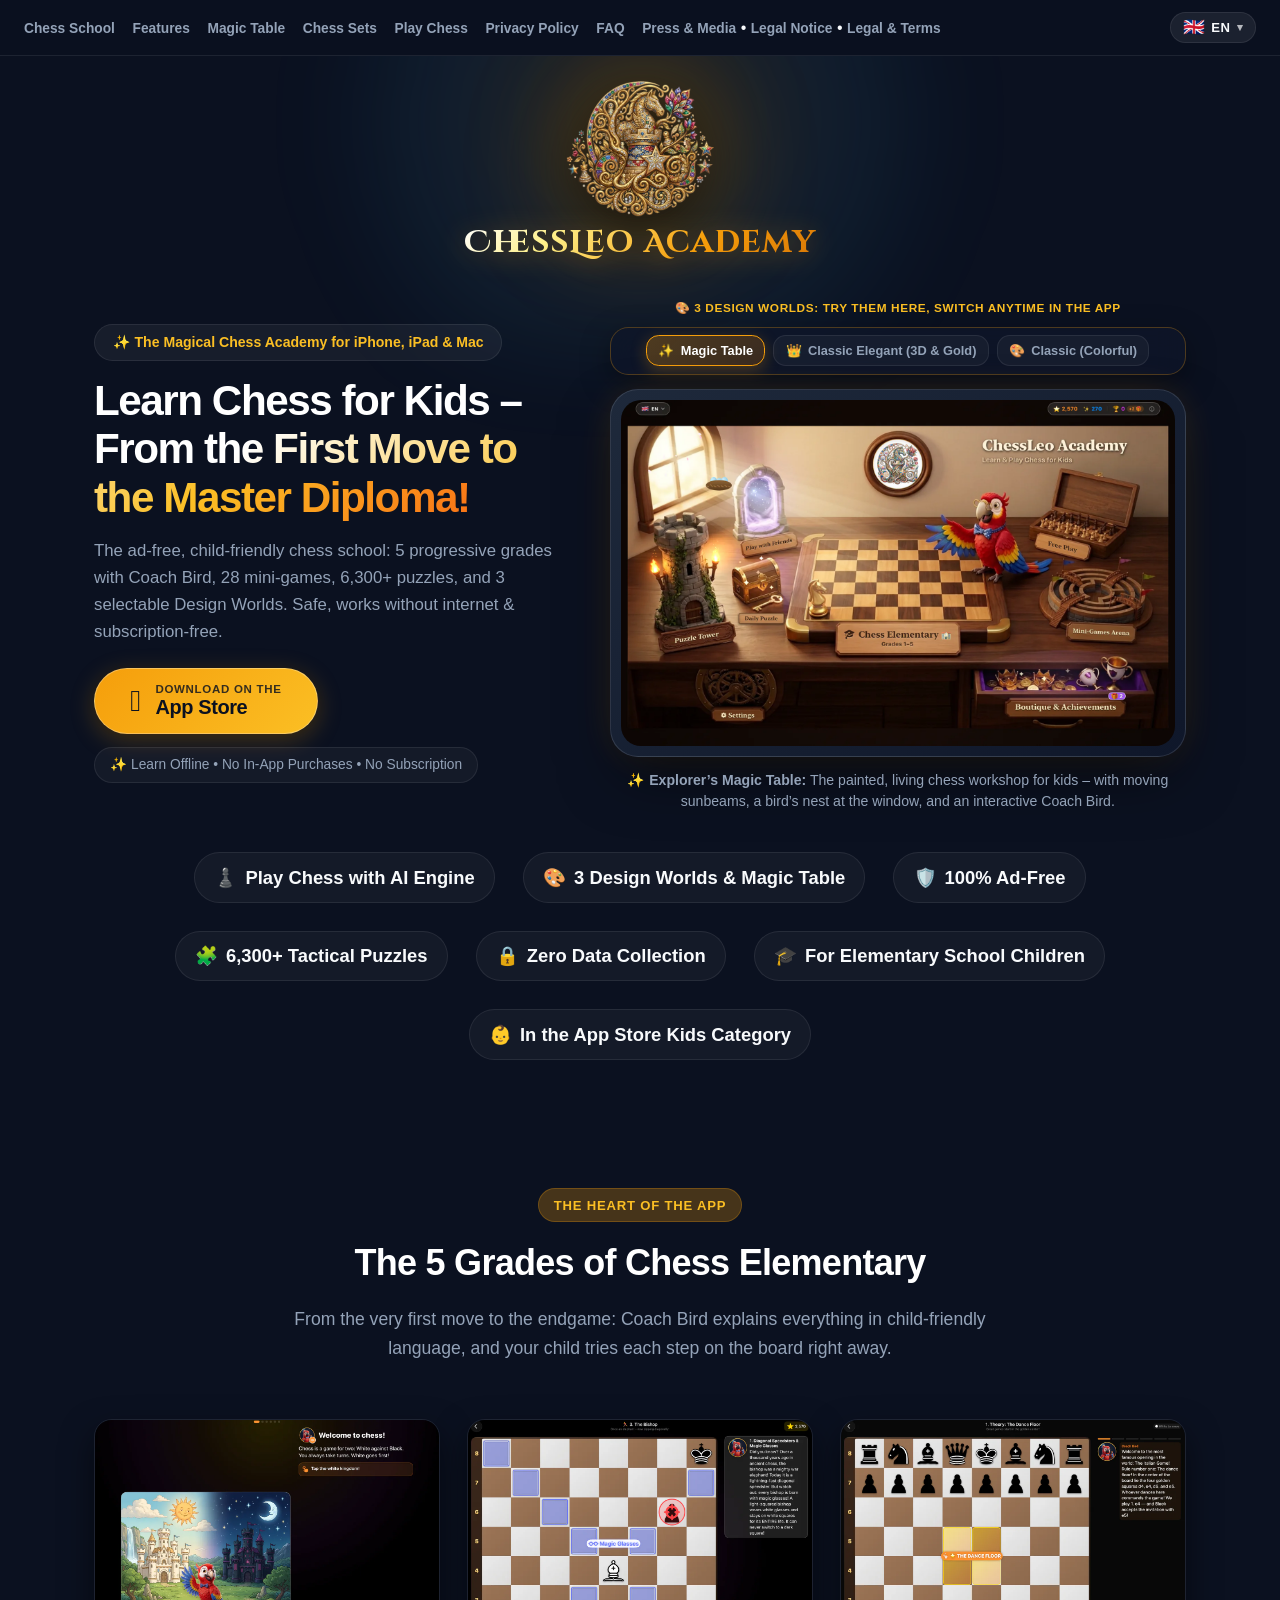
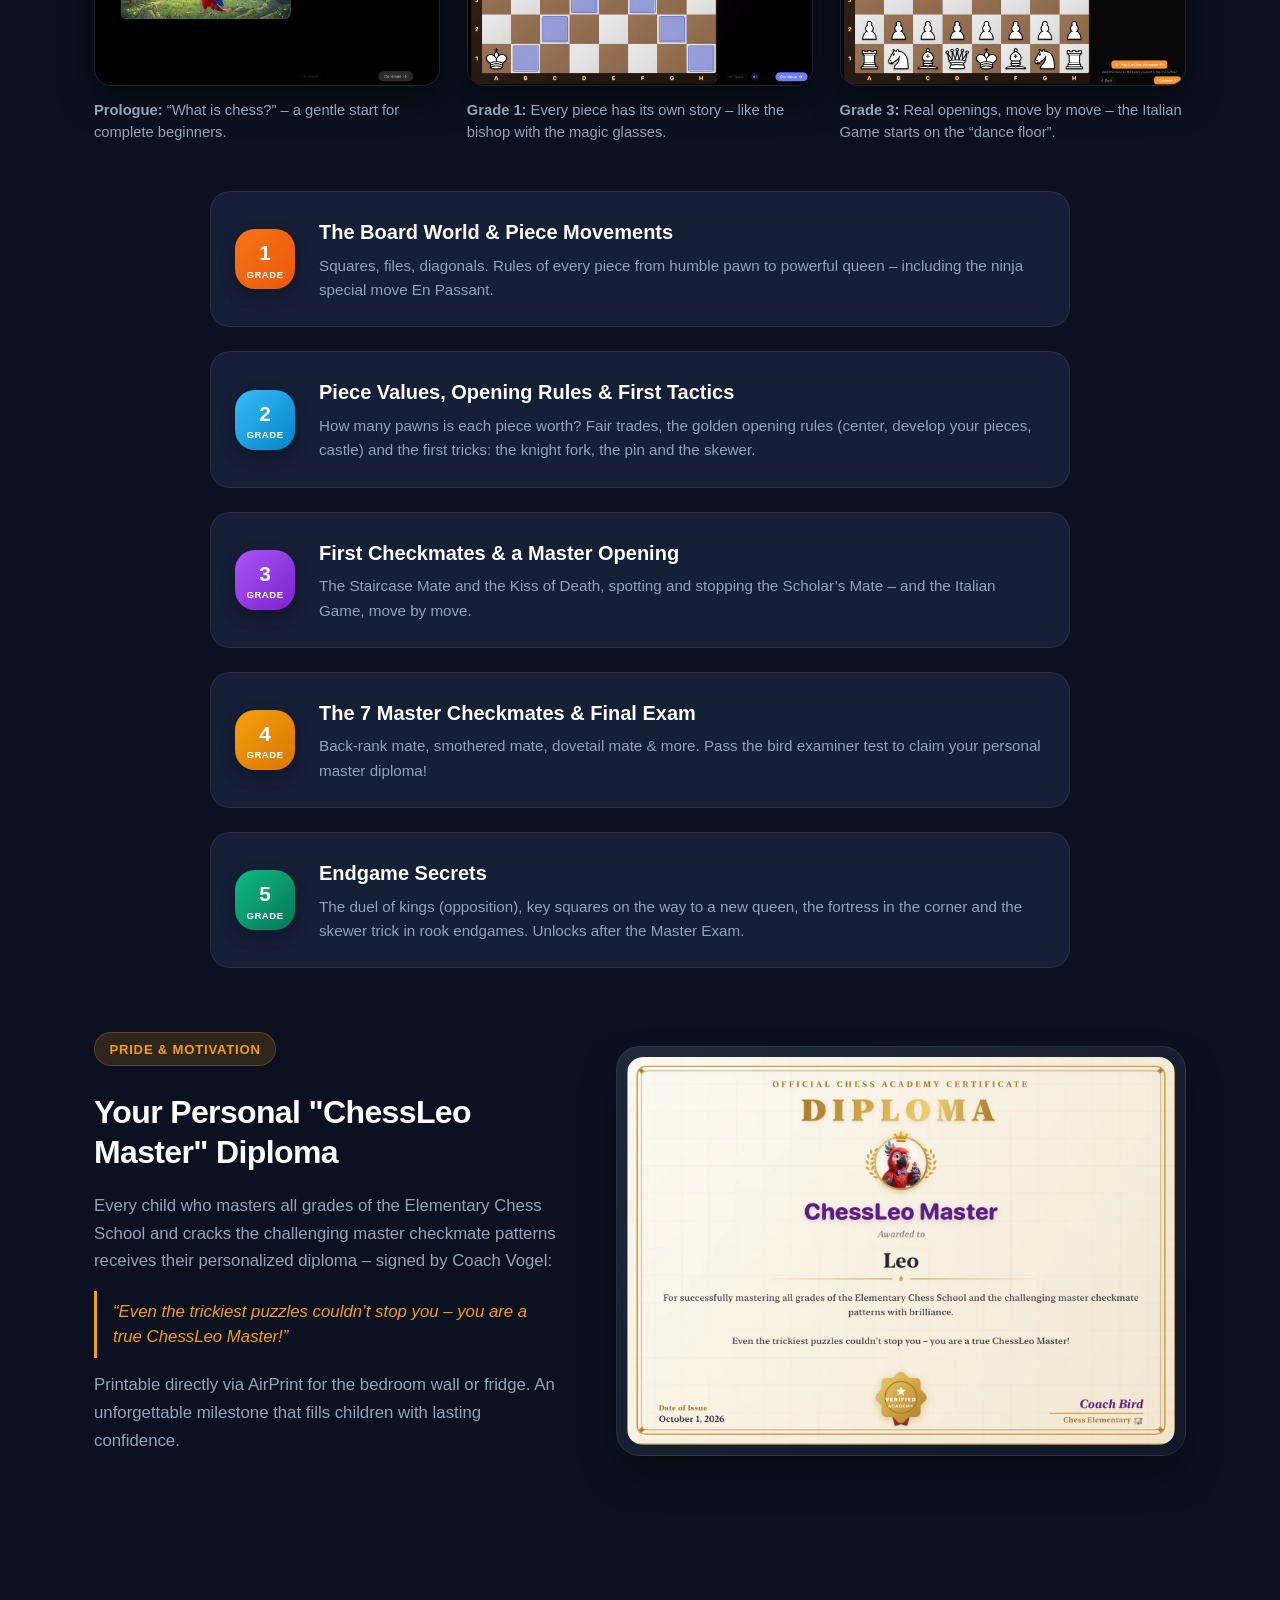
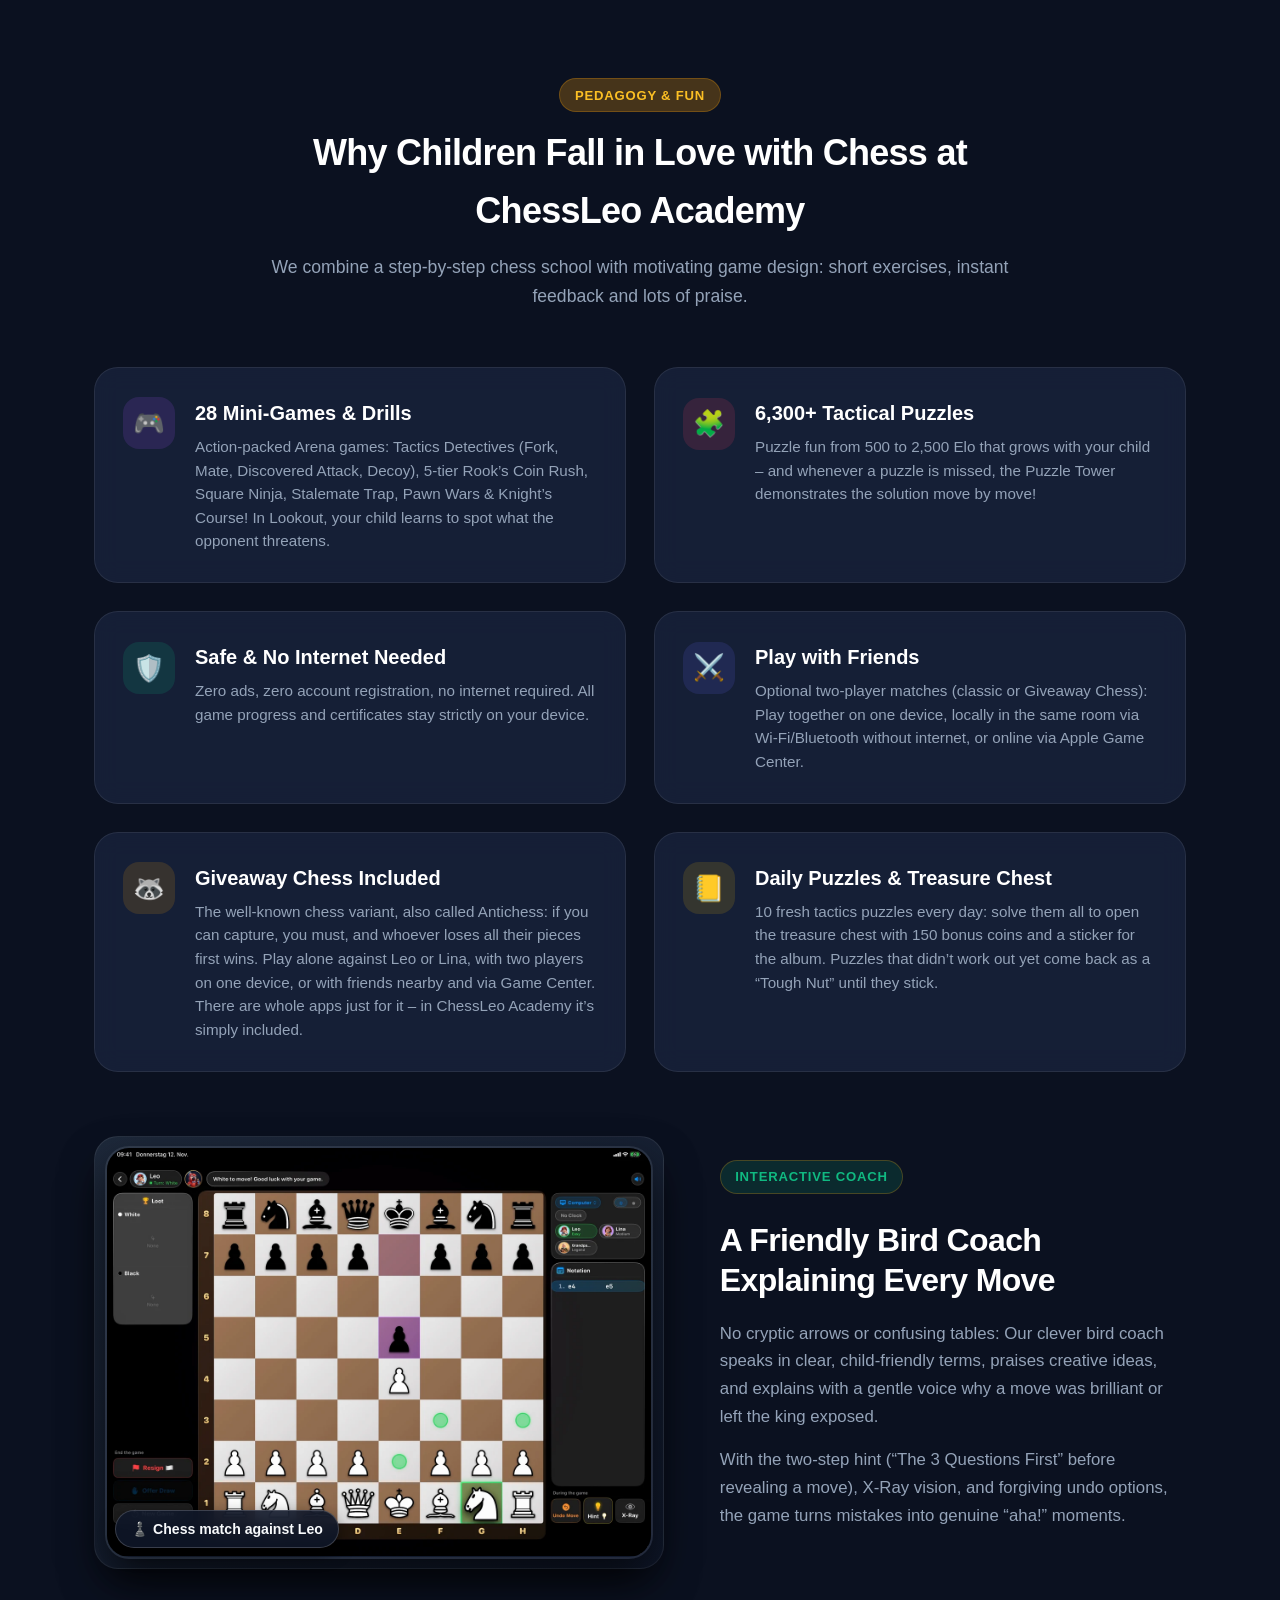
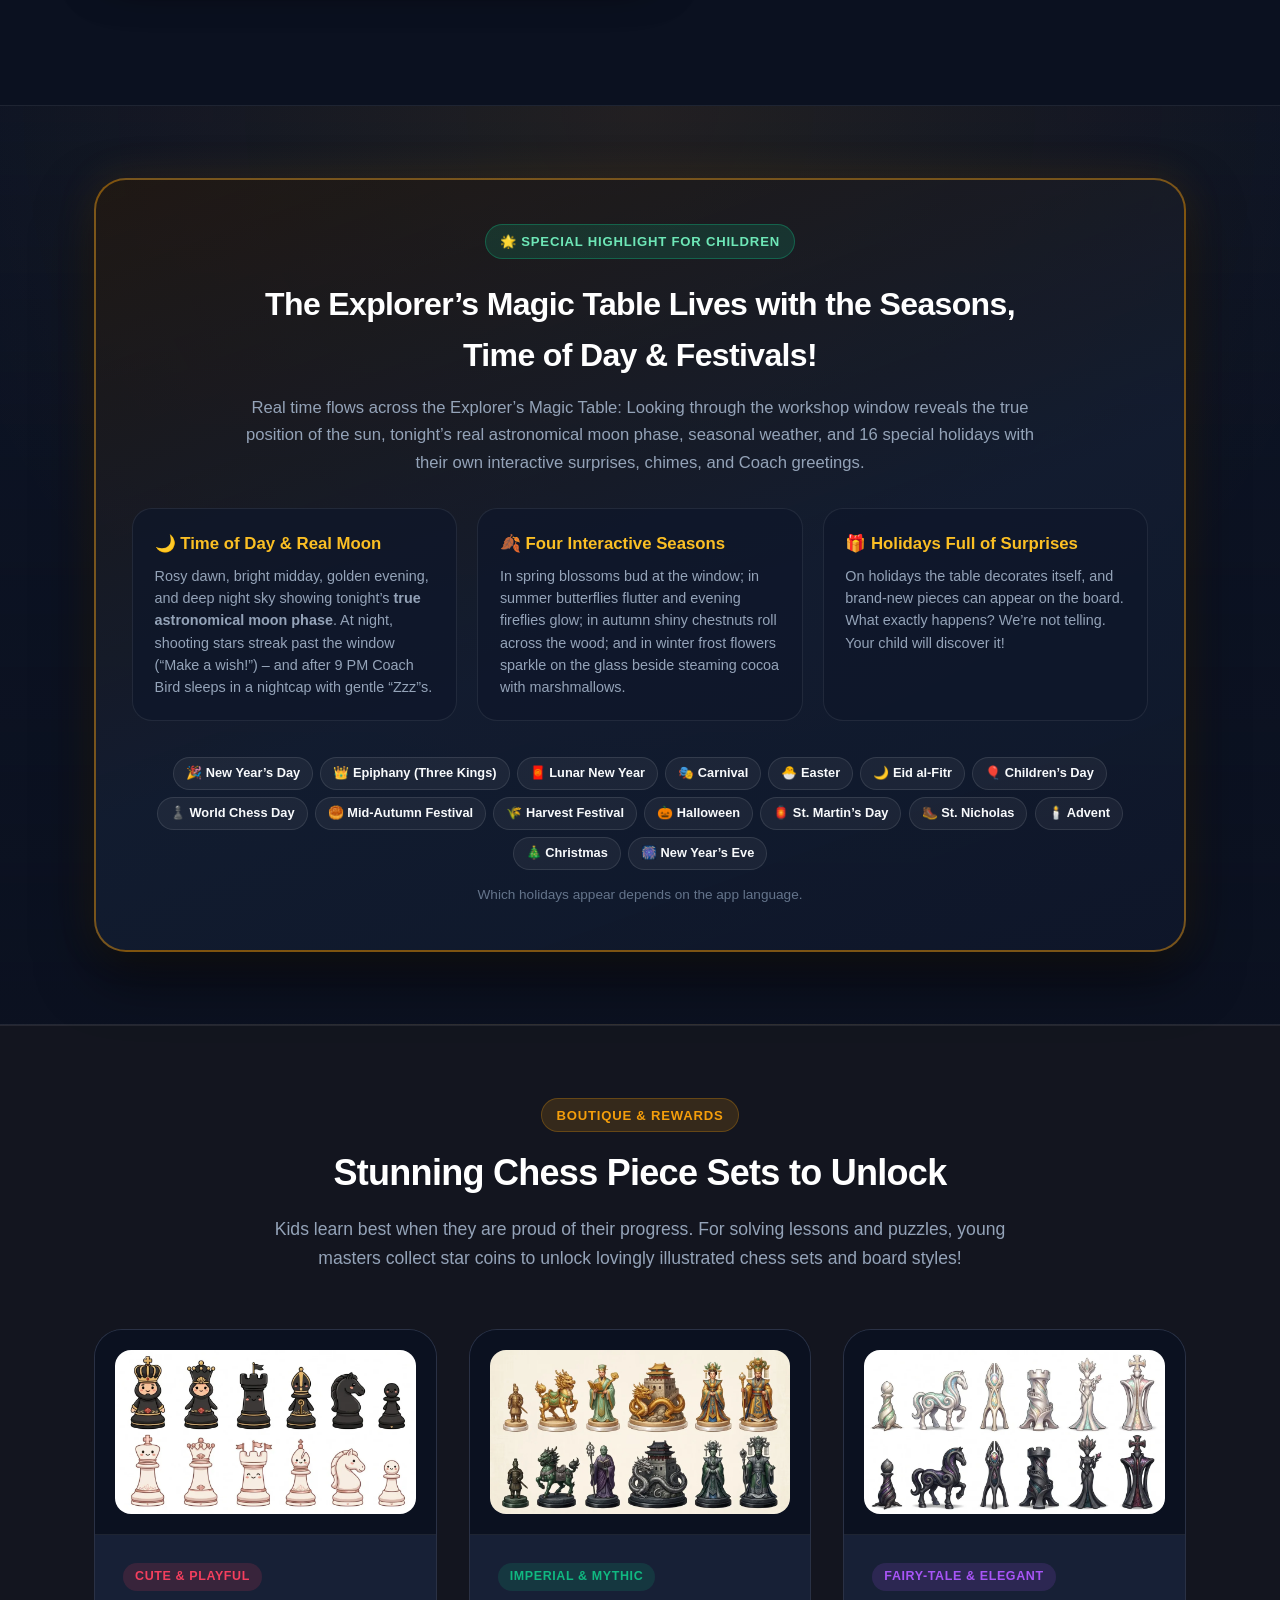
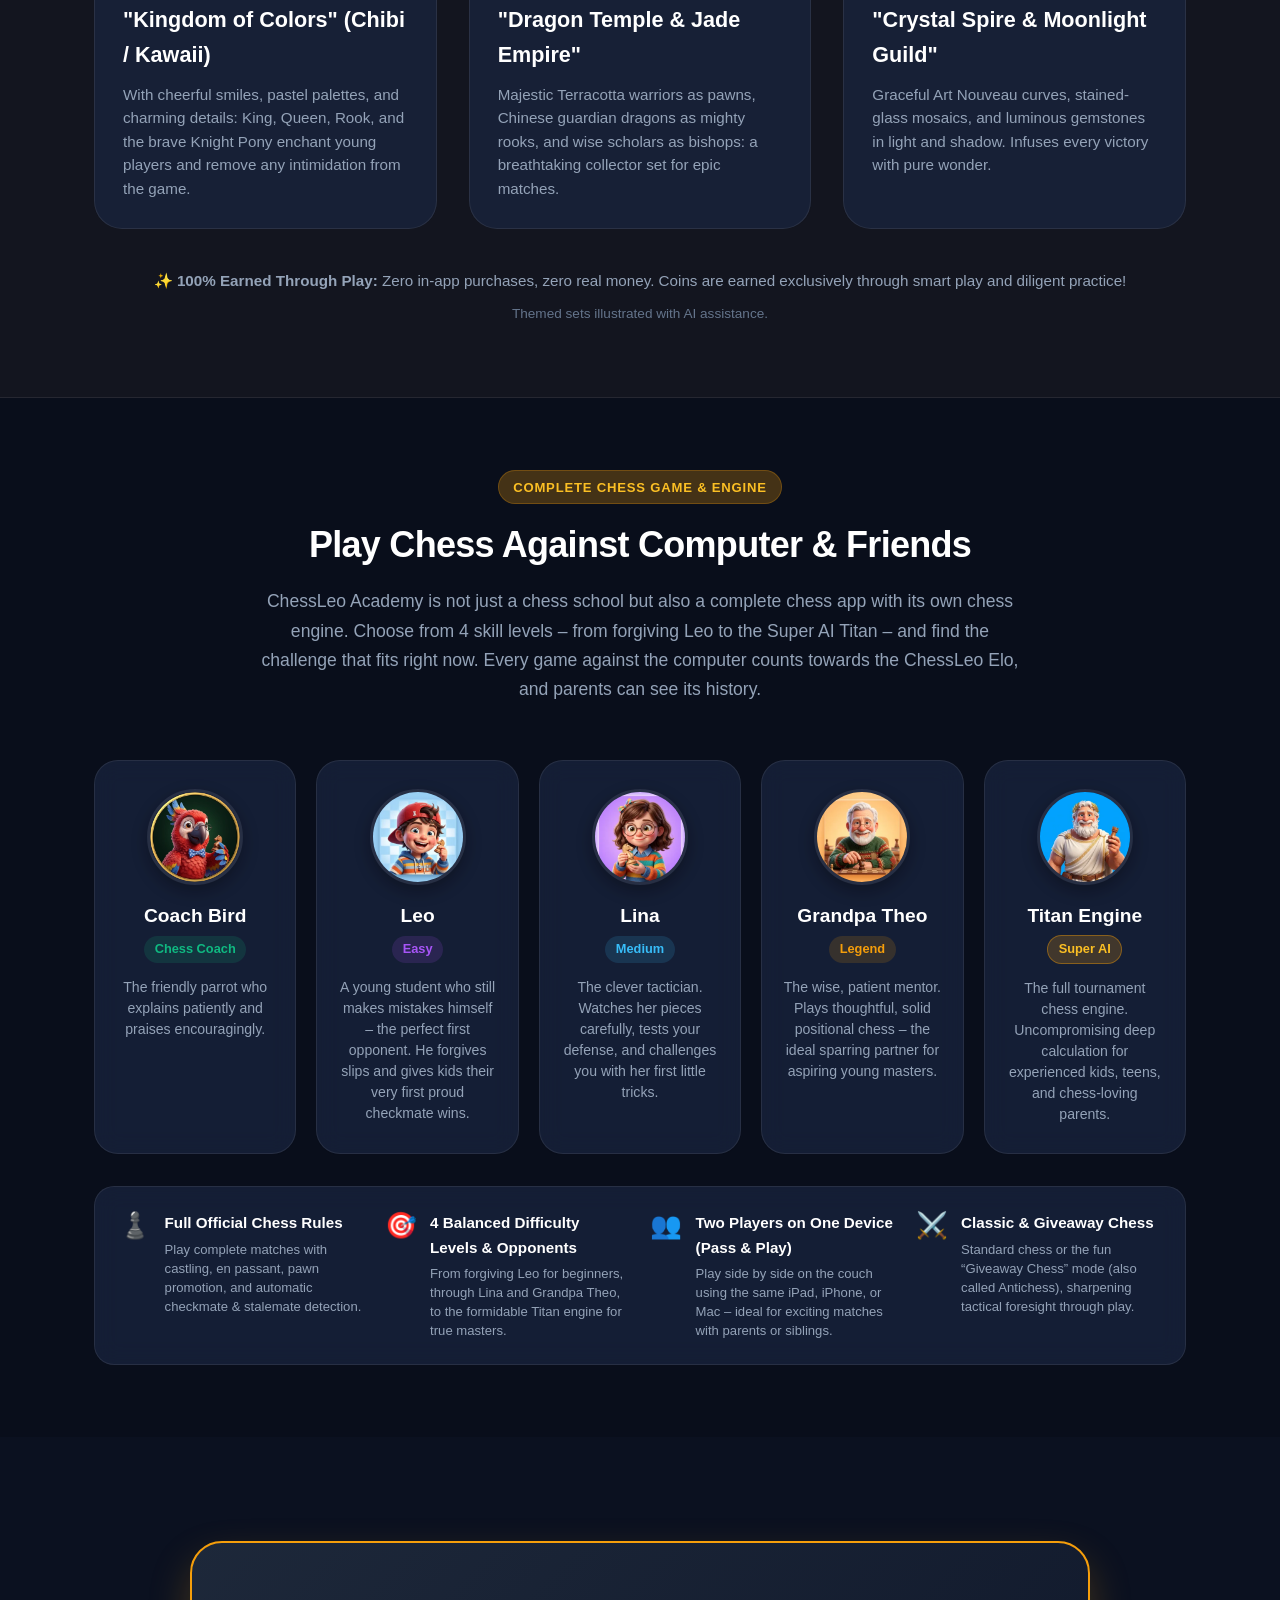
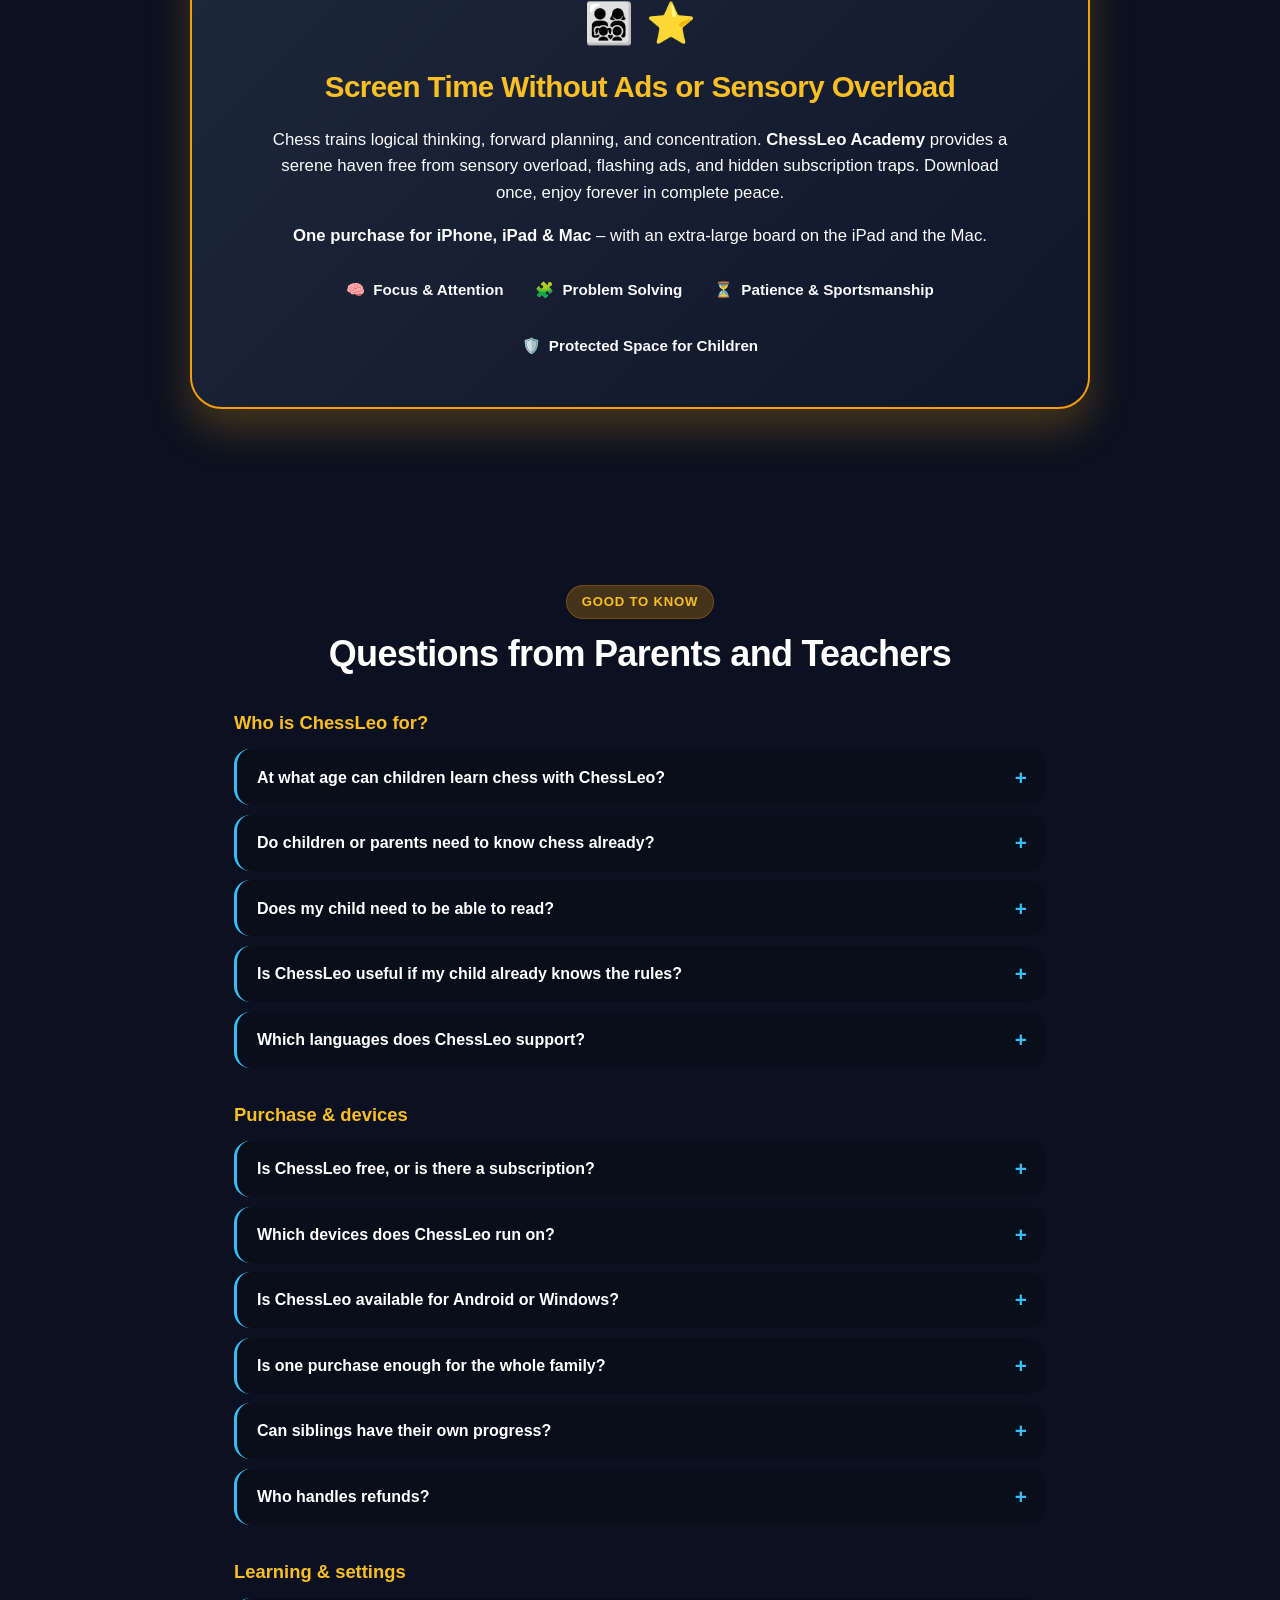
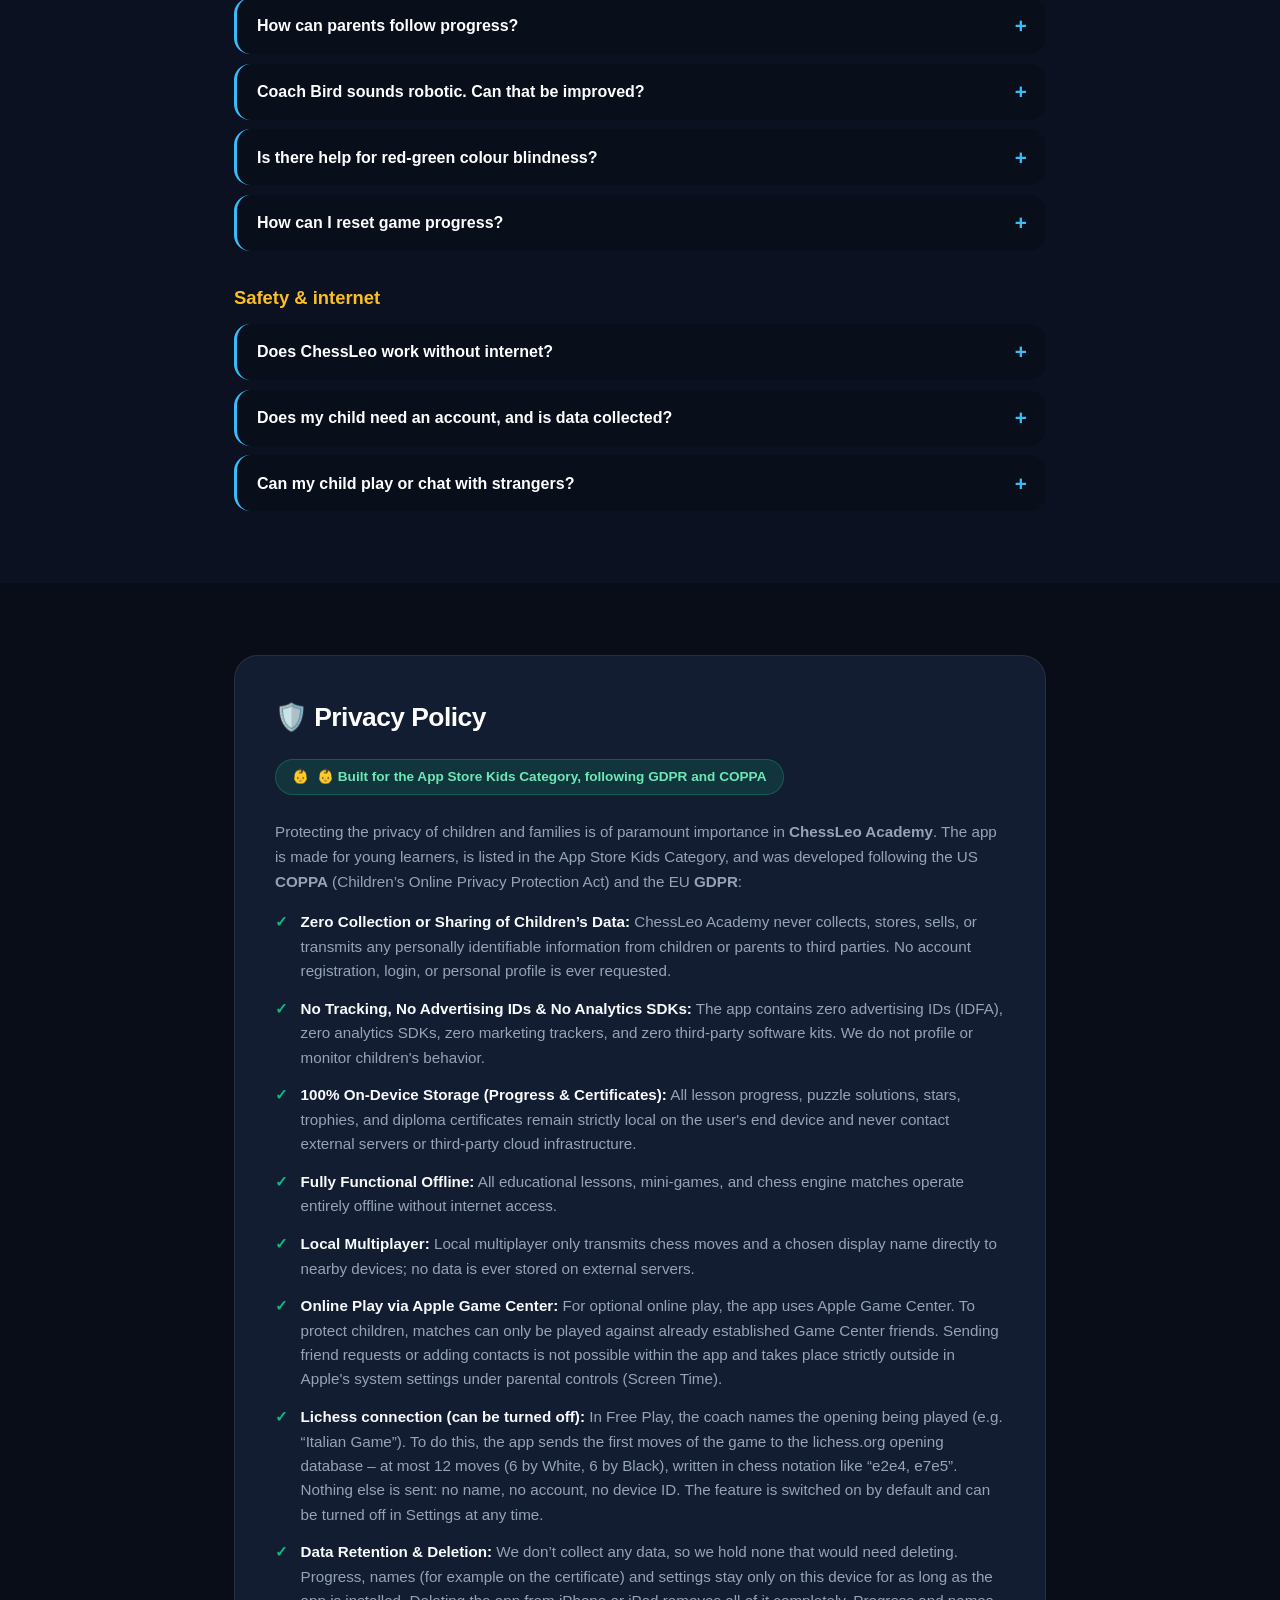
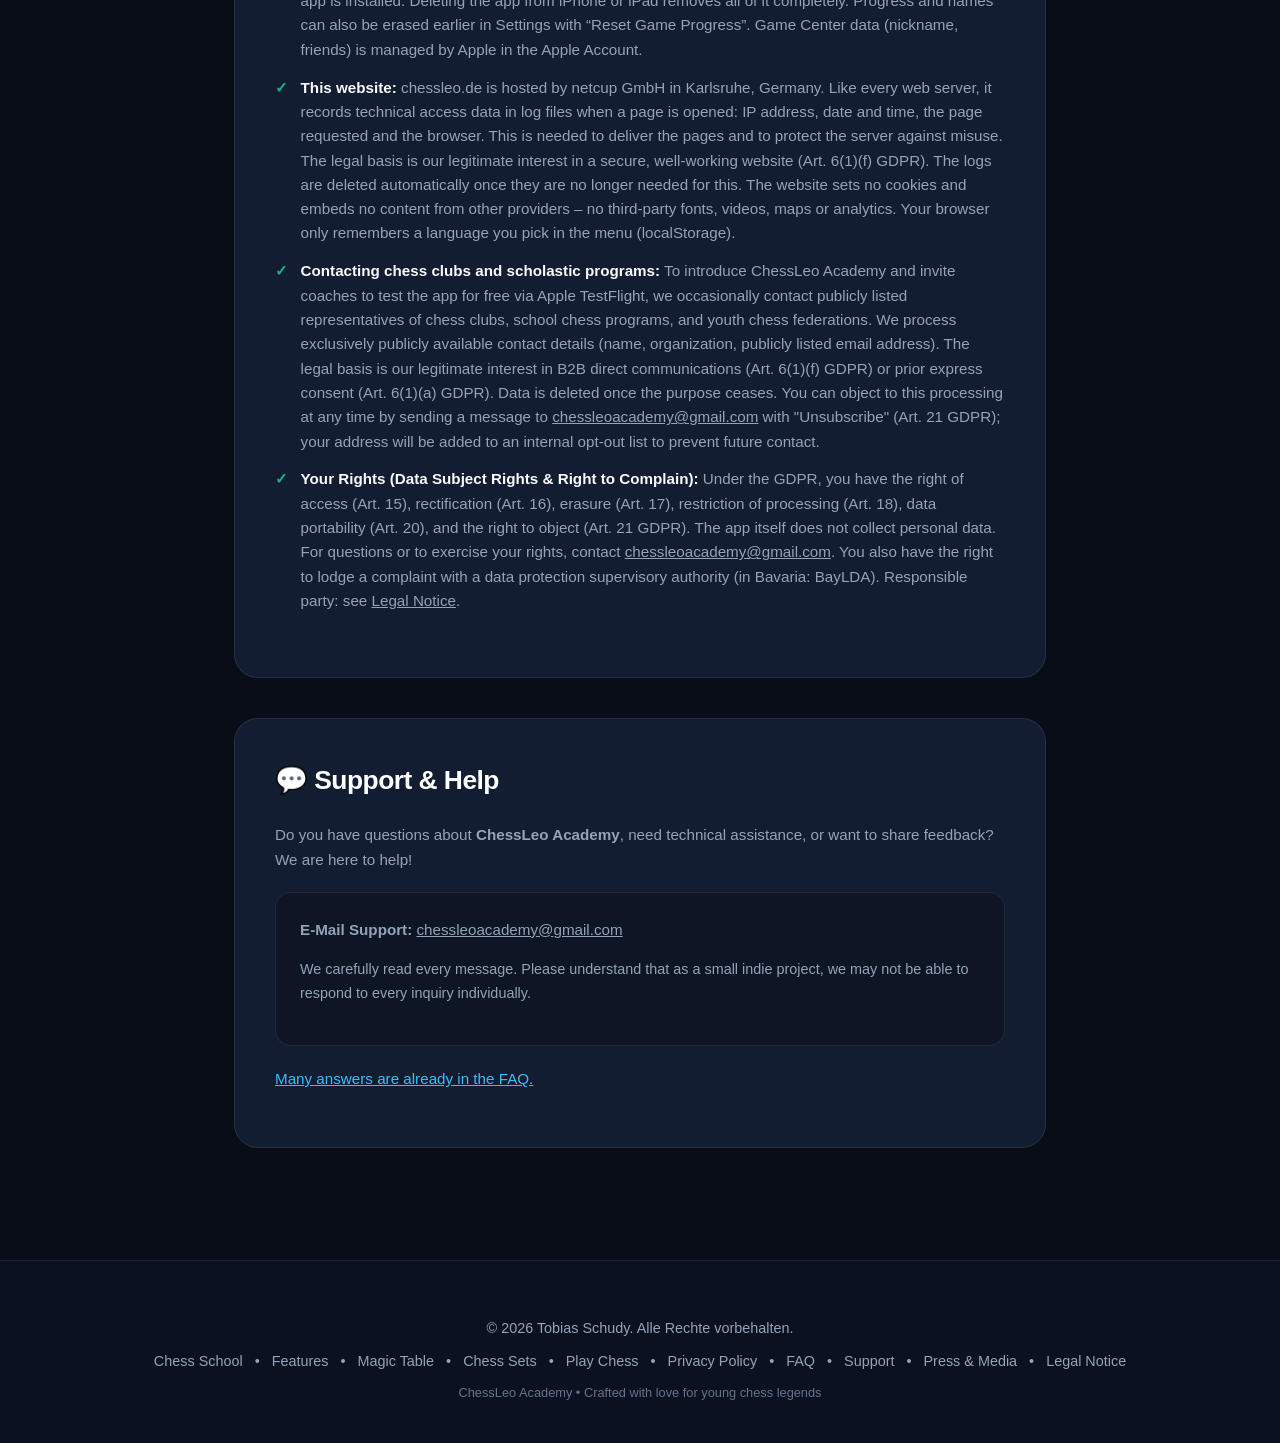
==== commit e22a1178: "Keep the school page unlisted until it is checked No footer link, no FAQ group "Schule & Verein", no" ====
--- a/en/index.html
+++ b/en/index.html
@@ -2426,11 +2426,6 @@
           <summary data-i18n="faq_strangers_q">Can my child play or chat with strangers?</summary>
           <p data-i18n="faq_strangers_a">There is no chat. Online games are only with existing Game Center friends, behind a parental gate. Nearby play over Bluetooth or Wi-Fi has no gate: it shows devices in range that also want to play, so it is best to stay with younger children.</p>
         </details>
-        <h3 class="faq-group" data-i18n="faq_group_school">Schools & clubs</h3>
-        <details class="faq-item" id="faq-school">
-          <summary data-i18n="faq_school_q">Can I use ChessLeo at school or in a club?</summary>
-          <p data-i18n="faq_school_a">Yes. One iPad or Mac on a projector plus real boards is enough for a chess group. Schools can buy through Apple School Manager. Progress is stored per device, so Shared iPad with changing users is not supported. Teachers and clubs are welcome to write: <a href="mailto:chessleoacademy@gmail.com?subject=ChessLeo%20Schule">chessleoacademy@gmail.com</a>.</p>
-        </details>
       </div>
     </section>
 
@@ -2501,7 +2496,7 @@
   <!-- CLIENT-SIDE TRANSLATION SCRIPT (ZERO DEPENDENCY, 100% GDPR COMPLIANT) -->
   <script>
     (function() {
-      const i18n = {"nav_menu": {"de": "Menü", "en": "Menu", "es": "Menú", "fr": "Menu", "tr": "Menü", "zh": "菜单", "zh-hant": "選單"}, "nav_press": {"de": "Presse &amp; Medien", "en": "Press &amp; Media", "es": "Prensa y medios", "fr": "Presse et médias", "tr": "Basın ve Medya", "zh": "新闻与媒体", "zh-hant": "新聞與媒體"}, "nav_features": {"de": "Features", "en": "Features", "es": "Características", "fr": "Fonctionnalités", "tr": "Özellikler", "zh": "特色功能", "zh-hant": "特色功能"}, "nav_pieces": {"de": "Schachfiguren", "en": "Chess Sets", "es": "Juegos de Piezas", "fr": "Jeux de Pièces", "tr": "Taş Setleri", "zh": "精美棋子", "zh-hant": "精美棋子"}, "nav_characters": {"de": "Schach spielen", "en": "Play Chess", "es": "Jugar al ajedrez", "fr": "Jouer aux échecs", "tr": "Satranç Oyna", "zh": "对弈下棋", "zh-hant": "對弈下棋"}, "nav_curriculum": {"de": "Schachschule", "en": "Chess School", "es": "Escuela", "fr": "École", "tr": "Satranç Okulu", "zh": "国际象棋小学", "zh-hant": "國際象棋小學"}, "nav_privacy": {"de": "Datenschutz", "en": "Privacy Policy", "es": "Privacidad", "fr": "Confidentialité", "tr": "Gizlilik", "zh": "隐私政策", "zh-hant": "隱私權政策"}, "nav_support": {"de": "Support", "en": "Support", "es": "Soporte", "fr": "Assistance", "tr": "Destek", "zh": "技术支持", "zh-hant": "技術支援"}, "nav_terms": {"de": "Rechtliches &amp; Haftung", "en": "Legal &amp; Terms", "es": "Condiciones", "fr": "Conditions", "tr": "Yasal Bilgiler", "zh": "法律与免责声明", "zh-hant": "法律與免責聲明"}, "nav_imprint": {"de": "Impressum", "en": "Legal Notice", "es": "Aviso Legal", "fr": "Mentions Légales", "tr": "Künye", "zh": "法律信息", "zh-hant": "法律資訊"}, "btn_appstore": {"de": "Im App Store laden", "en": "Download on App Store", "es": "Descargar en App Store", "fr": "Télécharger sur l’App Store", "tr": "App Store’dan İndir", "zh": "在 App Store 下载", "zh-hant": "在 App Store 下載"}, "hero_badge": {"de": "✨ Die magische Schach-Akademie für iPhone, iPad &amp; Mac", "en": "✨ The Magical Chess Academy for iPhone, iPad &amp; Mac", "es": "✨ La Mágica Academia de Ajedrez para iPhone, iPad y Mac", "fr": "✨ L’Académie Magique d’Échecs pour iPhone, iPad et Mac", "tr": "✨ iPhone, iPad ve Mac İçin Büyülü Satranç Akademisi", "zh": "✨ 专为 iPhone、iPad 和 Mac 打造的魔法国际象棋学院", "zh-hant": "✨ 專為 iPhone、iPad 和 Mac 打造的魔法西洋棋（國際象棋）學院"}, "hero_title_1": {"de": "Schach lernen für&nbsp;Kinder&nbsp;–", "en": "Learn Chess for Kids&nbsp;–", "es": "Ajedrez para niños&nbsp;–", "fr": "Les échecs pour enfants&nbsp;–", "tr": "Çocuklar için satranç&nbsp;–", "zh": "儿童学国际象棋——", "zh-hant": "兒童西洋棋——"}, "hero_title_2": {"de": "vom ersten Zug bis zum Meisterdiplom!", "en": "From the First Move to the Master Diploma!", "es": "¡del primer movimiento al diploma de maestro!", "fr": "du premier coup au diplôme de maître !", "tr": "ilk hamleden ustalık diplomasına!", "zh": "从第一步到大师毕业文凭！", "zh-hant": "從第一步到大師證書！"}, "hero_subline": {"de": "Die werbefreie, kindgerechte Schachschule: 5 aufeinander aufbauende Klassen mit Coach Vogel, 28 Mini-Games, 6.300+ Rätsel und 3 wählbare Design-Welten. Sicher, auch ohne Internet &amp; garantiert ohne Abo.", "en": "The ad-free, child-friendly chess school: 5 progressive grades with Coach Bird, 28 mini-games, 6,300+ puzzles, and 3 selectable Design Worlds. Safe, works without internet &amp; subscription-free.", "es": "La escuela de ajedrez infantil sin publicidad: 5 cursos progresivos con el Entrenador Pájaro, 28 minijuegos, más de 6.300 puzles y 3 mundos de diseño a elegir. Seguro, funciona sin internet y sin suscripción.", "fr": "L’école d’échecs sans publicité pour enfants : 5 niveaux progressifs avec Coach Oiseau, 28 mini-jeux, plus de 6 300 énigmes et 3 univers graphiques au choix. Sûr, utilisable sans internet et sans abonnement.", "tr": "Reklamsız çocuk satranç okulu: Koç Kuş ile 5 aşamalı sınıf, 28 mini oyun, 6.300’den fazla bulmaca ve seçilebilir 3 tasarım dünyası. Güvenli, internetsiz de çalışır ve aboneliksiz.", "zh": "无广告、专为儿童打造的国际象棋学院：小鸟教练陪孩子走过 5 个进阶年级，还有 28 款趣味小游戏、6,300+ 道战术谜题和 3 种可选主题界面。安全、无需联网即可学习、绝无订阅。", "zh-hant": "無廣告、專為兒童打造的國際象棋（西洋棋）學院：小鳥教練陪孩子走過 5 個進階年級，還有 28 款趣味小遊戲、6,300+ 道戰術謎題和 3 種介面主題。安全、不需連網即可學習、沒有訂閱。"}, "trust_adfree": {"de": "100 % Werbefrei", "en": "100% Ad-Free", "es": "100% Sin Anuncios", "fr": "100 % Sans Pub", "tr": "%100 Reklamsız", "zh": "100% 无广告", "zh-hant": "100% 無廣告"}, "trust_privacy": {"de": "Keine Datenerfassung", "en": "Zero Data Collection", "es": "Sin Recopilación de Datos", "fr": "Zéro Collecte de Données", "tr": "Veri Toplama Yok", "zh": "绝不收集任何数据", "zh-hant": "絕不蒐集任何資料"}, "trust_kids_rec": {"de": "Für Grundschulkinder", "en": "For Elementary School Children", "es": "Para Niños de Primaria", "fr": "Pour l’École Primaire", "tr": "İlkokul Çocukları İçin", "zh": "专为小学生设计", "zh-hant": "專為小學生設計"}, "trust_apple_kids": {"de": "Im App Store in der Kategorie Kinder", "en": "In the App Store Kids Category", "es": "En la categoría Niños del App Store", "fr": "Dans la catégorie Enfants de l’App Store", "tr": "App Store Çocuklar Kategorisinde", "zh": "App Store 儿童类别应用", "zh-hant": "App Store 兒童類別 App"}, "feat_tag": {"de": "Didaktik &amp; Spielspaß", "en": "Pedagogy &amp; Fun", "es": "Didáctica y Diversión", "fr": "Pédagogie &amp; Plaisir", "tr": "Eğitim ve Eğlence", "zh": "教学体系与趣味并重", "zh-hant": "教學體系與趣味並重"}, "feat_title": {"de": "Warum Kinder mit ChessLeo Academy Schach lieben lernen", "en": "Why Children Fall in Love with Chess at ChessLeo Academy", "es": "Por Qué los Niños se Enamoran del Ajedrez con ChessLeo Academy", "fr": "Pourquoi les Enfants Adorent Apprendre les Échecs avec ChessLeo Academy", "tr": "Çocuklar Neden ChessLeo Academy ile Satrancı Severek Öğrenir?", "zh": "为什么孩子们在 ChessLeo Academy 会爱上国际象棋", "zh-hant": "為什麼孩子們在 ChessLeo Academy 會愛上國際象棋"}, "feat_desc": {"de": "Wir verbinden eine Schachschule Schritt für Schritt mit motivierendem Spieldesign: kurze Übungen, sofortige Rückmeldung und viel Lob.", "en": "We combine a step-by-step chess school with motivating game design: short exercises, instant feedback and lots of praise.", "es": "Combinamos una escuela de ajedrez paso a paso con un diseño motivador: ejercicios cortos, respuesta inmediata y muchos elogios.", "fr": "Nous associons une école d’échecs pas à pas à un univers ludique motivant : exercices courts, retour immédiat et beaucoup d’encouragements.", "tr": "Adım adım bir satranç okulunu motive edici oyun tasarımıyla birleştiriyoruz: kısa alıştırmalar, anında geri bildirim ve bol övgü.", "zh": "我们把循序渐进的国际象棋学校与有趣的游戏设计结合在一起：练习短小、即时反馈、经常鼓励。", "zh-hant": "我們把循序漸進的國際象棋學校與有趣的遊戲設計結合在一起：練習短小、即時回饋、經常鼓勵。"}, "feat_card2_title": {"de": "28 Mini-Games &amp; Trainings", "en": "28 Mini-Games &amp; Drills", "es": "28 Minijuegos y Entrenamientos", "fr": "28 Mini-Jeux &amp; Entraînements", "tr": "28 Mini Oyun ve Antrenman", "zh": "28 款趣味小游戏与专项特训", "zh-hant": "28 款趣味小遊戲與專項特訓"}, "feat_card2_text": {"de": "Spannende Arena-Spiele: Taktik-Detektive (Gabel, Matt, Abzug, Köder), Turm-Münzrausch mit 5 Stufen, Feld-Ninja, Patt-Falle, Bauern-Krieg &amp; Springer-Parcours! Beim Wachposten erkennt dein Kind, was der Gegner droht.", "en": "Action-packed Arena games: Tactics Detectives (Fork, Mate, Discovered Attack, Decoy), 5-tier Rook’s Coin Rush, Square Ninja, Stalemate Trap, Pawn Wars &amp; Knight’s Course! In Lookout, your child learns to spot what the opponent threatens.", "es": "Juegos de arena: Detectives Tácticos (Horquilla, Mate, Ataque a la descubierta, Señuelo), Fiebre de Monedas con la Torre, Ninja de Casillas, Trampa de Ahogado y Guerra de Peones. En Vigía, tu hijo aprende a ver qué amenaza el rival.", "fr": "Dans l’Arène : Détectives Tactiques (Fourchette, Mat, Attaque à la découverte, Leurre), Ruée vers l’Or de la Tour, Ninja des Cases, Piège du Pat et Guerre des Pions ! Avec la Vigie, votre enfant repère ce que menace l’adversaire.", "tr": "Heyecanlı Arena oyunları: Taktik Dedektifleri (Çatal, Mat, Açarak Saldırı, Yem), 5 seviyeli Kale Altın Avı, Kare Ninjası, Pat Tuzağı, Piyon Savaşı ve At Parkuru! Gözcü oyununda çocuğunuz rakibin tehdidini fark etmeyi öğrenir.", "zh": "丰富的竞技场挑战：战术小侦探（捉双、杀棋、闪击、引离）、5级车吃金币狂潮、格子忍者、逼和陷阱、兵之混战与马的障碍赛！在“瞭望哨”中，孩子学会看出对手的威胁。", "zh-hant": "豐富的競技場挑戰：戰術小偵探（捉雙、殺棋、閃擊、引離）、5級車吃金幣狂潮、格子忍者、逼和陷阱、兵之混戰與馬的障礙賽！在「瞭望哨」中，孩子學會看出對手的威脅。"}, "feat_card4_title": {"de": "Sicher &amp; ohne Internet", "en": "Safe &amp; No Internet Needed", "es": "Seguro y sin Internet", "fr": "Sûr &amp; sans Internet", "tr": "Güvenli ve İnternetsiz", "zh": "安全、无需联网", "zh-hant": "安全、無需連網"}, "feat_card4_text": {"de": "Keine In-App-Werbung, kein Account-Zwang, kein Internet nötig. Alle Spielstände und Urkunden bleiben sicher auf dem Gerät.", "en": "Zero ads, zero account registration, no internet required. All game progress and certificates stay strictly on your device.", "es": "Sin anuncios integrados, sin registro de cuenta y sin necesidad de internet. Todo el progreso permanece en el dispositivo.", "fr": "Aucune publicité, aucune inscription, aucune connexion requise. Tous les progrès restent strictement sur l’appareil.", "tr": "Uygulama içi reklam yok, hesap zorunluluğu yok, internet gerekmez. Tüm ilerleme ve sertifikalar cihazınızda kalır.", "zh": "绝无内置广告、无需注册账号、无需联网。所有对局记录和个人荣誉全部留存在本机。", "zh-hant": "絕無內建廣告、無需註冊帳號、無需連網。所有對局記錄和個人榮譽全部留存在本機。"}, "showcase_coach_tag": {"de": "Interaktiver Coach", "en": "Interactive Coach", "es": "Entrenador Interactivo", "fr": "Coach Interactif", "tr": "İnteraktif Koç", "zh": "全智能小鸟教练", "zh-hant": "全智慧小鳥教練"}, "showcase_coach_title": {"de": "Ein freundlicher Vogel-Coach, der jeden Zug erklärt", "en": "A Friendly Bird Coach Explaining Every Move", "es": "Un Amable Pájaro Entrenador que Explica Cada Jugada", "fr": "Un Sympathique Oiseau Coach qui Explique Chaque Coup", "tr": "Her Hamleyi Açıklayan Sevimli Koç Kuş", "zh": "耐心的聪慧小鸟教练，每一步都会生动解说", "zh-hant": "耐心的聰慧小鳥教練，每一步都會生動解說"}, "showcase_coach_p1": {"de": "Keine abstrakten Pfeile oder unverständliche Tabellen: Unser schlauer Vogel-Coach spricht in kindgerechter Sprache, lobt mutige Ideen und erklärt mit sanfter Stimme, warum ein Zug genial war oder der König in Bedrängnis geriet.", "en": "No cryptic arrows or confusing tables: Our clever bird coach speaks in clear, child-friendly terms, praises creative ideas, and explains with a gentle voice why a move was brilliant or left the king exposed.", "es": "Sin flechas crípticas ni tablas complejas: nuestro pájaro entrenador habla en lenguaje comprensible para niños, elogia jugadas valientes y explica con voz amigable por qué una jugada fue genial o puso en peligro al rey.", "fr": "Finies les flèches abstraites et les tableaux compliqués : notre oiseau coach s’exprime avec des mots simples, félicite les idées courageuses et explique avec bienveillance pourquoi un coup était brillant.", "tr": "Karmaşık oklar veya anlaşılmaz tablolar yok: Akıllı kuş koçumuz çocukların anlayacağı dilde konuşur, cesur fikirleri över ve bir hamlenin neden harika olduğunu açıklar.", "zh": "抛弃晦涩复杂的箭头与枯燥图表：聪明的小鸟教练用温暖、童趣的语音为孩子耐心讲评，表扬勇敢的构思，生动剖析妙手的奥秘。", "zh-hant": "拋棄晦澀複雜的箭頭與枯燥圖表：聰明的小鳥教練用溫暖、童趣的語音為孩子耐心講評，表揚勇敢的構思，生動剖析妙手的奧祕。"}, "showcase_coach_p2": {"de": "Mit dem zweistufigen Tipp („Die 3 Fragen zuerst“ vor dem fertigen Zugvorschlag), dem Röntgenblick und kindgerechten Rückgängig-Optionen macht das Spiel aus Fehlern echte Aha-Momente.", "en": "With the two-step hint (“The 3 Questions First” before revealing a move), X-Ray vision, and forgiving undo options, the game turns mistakes into genuine “aha!” moments.", "es": "Con la pista en dos pasos («Las 3 preguntas primero» antes de ver la jugada), la visión de rayos X y opciones para deshacer, los errores se convierten en momentos de aprendizaje.", "fr": "Avec l’indice en deux étapes (« Les 3 questions d’abord » avant de montrer le coup), la vision rayons X et l’annulation bienveillante, les erreurs deviennent de vrais déclics.", "tr": "İki aşamalı ipucu (hamleyi göstermeden önce “Önce 3 Soru”), Röntgen görüşü ve geri alma seçenekleriyle hatalar harika öğrenme anlarına dönüşür.", "zh": "配合两步式启发提示（先引导孩子思考“三大问题”，再揭晓参考走法）、透视眼与悔棋功能，将每一次失误转化为顿悟时刻。", "zh-hant": "配合兩步式啟發提示（先引導孩子思考「三大問題」，再揭曉參考走法）、透視眼與悔棋功能，將每一次失誤轉化為頓悟時刻。"}, "showcase_diplom_tag": {"de": "Stolz &amp; Motivation", "en": "Pride &amp; Motivation", "es": "Orgullo y Motivación", "fr": "Fierté &amp; Motivation", "tr": "Gurur ve Motivasyon", "zh": "荣誉与成就感", "zh-hant": "榮譽與成就感"}, "showcase_diplom_title": {"de": "Dein persönliches „ChessLeo Meister“-Diplom", "en": "Your Personal \"ChessLeo Master\" Diploma", "es": "Tu Diploma Personal de «ChessLeo Maestro»", "fr": "Votre Diplôme Personnel « ChessLeo Maître »", "tr": "Kişisel «ChessLeo Ustası» Diplomanız", "zh": "专属你的「ChessLeo 大师」毕业证书", "zh-hant": "專屬你的「ChessLeo 大師」畢業證書"}, "showcase_diplom_p1": {"de": "Wer alle Klassenstufen der Schach-Grundschule erfolgreich meistert und die anspruchsvollen Meister-Mattbilder mit Bravour knackt, erhält sein persönliches Meisterdiplom – signiert von Coach Vogel:", "en": "Every child who masters all grades of the Elementary Chess School and cracks the challenging master checkmate patterns receives their personalized diploma – signed by Coach Vogel:", "es": "Cualquier niño que supere todos los niveles de la Escuela Primaria de Ajedrez y resuelva los exigentes esquemas de mate maestros recibirá su diploma personalizado, firmado por el Entrenador Pájaro:", "fr": "Chaque enfant qui maîtrise tous les niveaux de l’École Élémentaire d’Échecs et réussit avec brio les schémas de mat des maîtres reçoit son diplôme nominatif – signé par Coach Oiseau :", "tr": "Satranç İlkokulu’nun tüm sınıflarını başarıyla tamamlayan ve zorlu usta mat desenlerini çözen her çocuk, Koç Kuş tarafından imzalanmış özel ustalık diplomasına kavuşur:", "zh": "凡顺利通关国际象棋启蒙学校全部年级并解开大师级绝妙杀法谜题的小学员，都将获得专属订制、小鸟教练亲笔签章的个人大师文凭：", "zh-hant": "凡順利通關國際象棋啟蒙學校全部年級並解開大師級絕妙殺法謎題的小學員，都將獲得專屬訂製、小鳥教練親筆簽章的個人大師文憑："}, "showcase_diplom_quote": {"de": "„Selbst die kniffligsten Aufgaben konnten dich nicht stoppen – du bist ein wahrer ChessLeo Meister!“", "en": "“Even the trickiest puzzles couldn’t stop you – you are a true ChessLeo Master!”", "es": "«¡Ni los retos más difíciles pudieron detenerte: eres un auténtico Maestro ChessLeo!»", "fr": "« Même les défis les plus ardus n’ont pas pu t’arrêter – tu es un véritable Maître ChessLeo ! »", "tr": "«En çetin bulmacalar bile seni durduramadı – sen artık gerçek bir ChessLeo Ustasısın!»", "zh": "“再难的关卡也阻挡不了你的脚步——你是一位真正实至名归的 ChessLeo 大师！”", "zh-hant": "「再難的關卡也阻擋不了你的腳步——你是一位真正實至名歸的 ChessLeo 大師！」"}, "showcase_diplom_p2": {"de": "Direkt über AirPrint ausdruckbar für die Pinnwand oder den Kühlschrank. Ein unvergesslicher Meilenstein, auf den jedes Kind stolz sein kann.", "en": "Printable directly via AirPrint for the bedroom wall or fridge. An unforgettable milestone that fills children with lasting confidence.", "es": "Imprimible directamente con AirPrint para la pared o la nevera. Un hito inolvidable del que sentirse orgulloso.", "fr": "Imprimable directement via AirPrint pour afficher fièrement dans la chambre. Une étape inoubliable pour chaque enfant.", "tr": "Odasının duvarına veya buzdolabına asmak için AirPrint ile anında yazdırılabilir. Her çocuğun gurur duyacağı bir başarı.", "zh": "支持通过 AirPrint 直接无线打印，贴在书房墙面或冰箱上。这是属于孩子童年一段值得骄傲的闪亮记忆！", "zh-hant": "支援透過 AirPrint 直接無線列印，貼在書房牆面或冰箱上。這是屬於孩子童年一段值得驕傲的閃亮記憶！"}, "boutique_tag": {"de": "Boutique &amp; Belohnungen", "en": "Boutique &amp; Rewards", "es": "Boutique y Recompensas", "fr": "Boutique &amp; Récompenses", "tr": "Butik ve Ödüller", "zh": "精品屋与收集奖励", "zh-hant": "精品屋與收集獎勵"}, "boutique_title": {"de": "Wunderschöne Schachfiguren-Sets zum Freischalten", "en": "Stunning Chess Piece Sets to Unlock", "es": "Hermosos Juegos de Piezas para Desbloquear", "fr": "De Magnifiques Jeux de Pièces à Débloquer", "tr": "Kilidi Açılacak Harika Satranç Setleri", "zh": "精彩绝伦的华丽棋子套装等待解锁", "zh-hant": "精彩絕倫的華麗棋子套裝等待解鎖"}, "boutique_desc": {"de": "Kinder lernen am besten, wenn sie stolz auf ihre Erfolge sind. Für gelöste Lektionen und Taktik-Rätsel sammeln kleine Meister funkelnde Sternmünzen – und schalten damit liebevoll illustrierte Figuren- und Brett-Designs frei!", "en": "Kids learn best when they are proud of their progress. For solving lessons and puzzles, young masters collect star coins to unlock lovingly illustrated chess sets and board styles!", "es": "Los niños aprenden mejor cuando celebran sus logros. Resolviendo lecciones y acertijos acumulan monedas estrella para desbloquear mágicos juegos de piezas ilustrados.", "fr": "Les enfants apprennent mieux lorsqu’ils sont fiers de leurs succès. En résolvant exercices et énigmes, ils gagnent des pièces étoiles pour débloquer de superbes sets de pièces !", "tr": "Çocuklar başarılarıyla gurur duyduklarında daha iyi öğrenirler. Dersleri ve bulmacaları çözerek yıldız paralar toplar ve harika satranç taşları setlerini açarlar!", "zh": "每一次努力都有看得见的奖赏！通过解答关卡和战术题，小棋手将收获璀璨的星币，用于免费解锁极富艺术美感的珍藏棋子与棋盘皮肤。", "zh-hant": "每一次努力都有看得見的獎賞！透過解答關卡和戰術題，小棋手將收穫璀璨的金幣，用於免費解鎖極富藝術美感的珍藏棋子與棋盤造型。"}, "boutique_set1_tag": {"de": "Kuschelig &amp; Süß", "en": "Cute &amp; Playful", "es": "Adorable y Dulce", "fr": "Mignon &amp; Doux", "tr": "Sevimli ve Neşeli", "zh": "软萌治愈系", "zh-hant": "軟萌治癒系"}, "boutique_set1_title": {"de": "„Königreich Kunterbunt“ (Chibi / Kawaii)", "en": "\"Kingdom of Colors\" (Chibi / Kawaii)", "es": "«Reino de Colores» (Chibi / Kawaii)", "fr": "« Royaume Enchanté » (Chibi / Kawaii)", "tr": "«Rengarenk Krallık» (Chibi / Sevimli)", "zh": "「缤纷糖果王国」（Q版萌系）", "zh-hant": "「繽紛糖果王國」（Q版萌系）"}, "boutique_set1_desc": {"de": "Mit fröhlichen Gesichtern, warmen Pastelltönen und liebevollen Details: König, Dame, Turm und das mutige Springer-Pony verzaubern besonders jüngere Schachanfänger und nehmen jedem Spiel die Strenge.", "en": "With cheerful smiles, pastel palettes, and charming details: King, Queen, Rook, and the brave Knight Pony enchant young players and remove any intimidation from the game.", "es": "Con caras alegres, tonos pastel y detalles encantadores: rey, reina, torre y el pony caballo cautivan a los más pequeños y hacen el juego accesible.", "fr": "Des visages souriants, des couleurs pastel et des détails craquants : roi, dame, tour et le vaillant poney cavalier rassurent les débutants.", "tr": "Neşeli yüzler, sıcak pastel tonlar ve sevimli detaylar: Şah, vezir, kale ve cesur at midillisi oyundaki ciddiyeti neşeye dönüştürür.", "zh": "生动俏皮的微表情、温润粉嫩的色调：国王、王后、小车与勇敢的小马驹，让哪怕初次摸棋的小朋友也毫无压力、爱不释手。", "zh-hant": "生動俏皮的微表情、溫潤粉嫩的色調：國王、王后、小車與勇敢的小馬駒，讓哪怕初次摸棋的小朋友也毫無壓力、愛不釋手。"}, "boutique_set2_tag": {"de": "Kaiserlich &amp; Mystisch", "en": "Imperial &amp; Mythic", "es": "Imperial y Mítico", "fr": "Impérial &amp; Mythique", "tr": "Görkemli ve Mistik", "zh": "东方古韵传奇", "zh-hant": "東方古韻傳奇"}, "boutique_set2_title": {"de": "„Drachentempel &amp; Jade-Reich“", "en": "\"Dragon Temple &amp; Jade Empire\"", "es": "«Templo del Dragón y Reino de Jade»", "fr": "« Temple du Dragon &amp; Empire de Jade »", "tr": "«Ejderha Tapınağı ve Yeşim Krallığı»", "zh": "「青龙古刹与翡翠神州」", "zh-hant": "「青龍古剎與翡翠神州」"}, "boutique_set2_desc": {"de": "Prächtige Terracotta-Krieger als Bauern, chinesische Wächter-Drachen als mächtige Türme und weise Gelehrte als Läufer: Ein atemberaubendes, detailreiches Sammlerset für epische Partien.", "en": "Majestic Terracotta warriors as pawns, Chinese guardian dragons as mighty rooks, and wise scholars as bishops: a breathtaking collector set for epic matches.", "es": "Imponentes guerreros de terracota como peones, dragones guardianes como torres y sabios como alfiles: un set coleccionable épico.", "fr": "Guerriers de terre cuite comme pions, dragons gardiens comme tours et sages érudits comme fous : un set spectaculaire pour des parties légendaires.", "tr": "Piyon olarak terakota savaşçıları, kale olarak nöbetçi ejderhalar ve fil olarak bilge alimler: Destansı oyunlar için büyüleyici bir set.", "zh": "兵俑列阵、金龙盘绕的雄伟城楼化身为车、手持如意的博学文士化身为象——沉浸式领略史诗般磅礴的国风对决。", "zh-hant": "兵俑列陣、金龍盤繞的雄偉城樓化身為車、手持如意的博學文士化身為象——沉浸式領略史詩般磅礴的國風對決。"}, "boutique_set3_tag": {"de": "Märchenhaft &amp; Elegant", "en": "Fairy-Tale &amp; Elegant", "es": "Mágico y Elegante", "fr": "Féérique &amp; Élégant", "tr": "Masalsı ve Zarif", "zh": "梦幻琉璃美学", "zh-hant": "夢幻琉璃美學"}, "boutique_set3_title": {"de": "„Kristallturm &amp; Mondlicht-Gilde“", "en": "\"Crystal Spire &amp; Moonlight Guild\"", "es": "«Torre de Cristal y Gremio Luz de Luna»", "fr": "« Flèche de Cristal &amp; Guilde Lunaire »", "tr": "«Kristal Kule ve Ay Işığı Birliği»", "zh": "「月光晶殿与星夜圣辉」", "zh-hant": "「月光晶殿與星夜聖輝」"}, "boutique_set3_desc": {"de": "Geschwungene Jugendstil-Linien, Mosaik-Glasfenster und funkelnde Edelsteine in Licht- und Schatten-Optik. Verleiht jedem Sieg auf dem Schachbrett einen Hauch von reinster Zauberei.", "en": "Graceful Art Nouveau curves, stained-glass mosaics, and luminous gemstones in light and shadow. Infuses every victory with pure wonder.", "es": "Elegantes líneas curvas, mosaicos de vidrieras y gemas brillantes que añaden un toque de magia a cada victoria.", "fr": "Lignes sinueuses style Art nouveau, vitraux chatoyants et gemmes scintillantes : chaque victoire prend des allures de conte féérique.", "tr": "Zarif kıvrımlar, vitray mozaikler ve parlayan değerli taşlar. Satranç tahtasındaki her zafere saf bir büyü dokunuşu katar.", "zh": "优雅曼妙的新艺术流线、璀璨夺目的彩色花窗玻璃与明暗交织的宝石之光，为棋盘上的每一局胜利注入纯粹的童话魔力。", "zh-hant": "優雅曼妙的新藝術流線、璀璨奪目的彩色花窗玻璃與明暗交織的寶石之光，為棋盤上的每一局勝利注入純粹的童話魔力。"}, "boutique_note": {"de": "✨ <strong>100 % spielerisch freischaltbar:</strong> Keine In-App-Käufe, kein Echtgeld. Münzen werden ausschließlich durch kluges Spielen und fleißiges Lernen verdient!", "en": "✨ <strong>100% Earned Through Play:</strong> Zero in-app purchases, zero real money. Coins are earned exclusively through smart play and diligent practice!", "es": "✨ <strong>100% desbloqueable jugando:</strong> Sin compras dentro de la app, sin dinero real. ¡Las monedas se ganan jugando con astucia y aprendiendo!", "fr": "✨ <strong>100 % Déblocable en Jouant :</strong> Zéro micro-transaction, aucun argent réel. Les pièces se gagnent uniquement par la réflexion et l’apprentissage !", "tr": "✨ <strong>%100 Oyunla Kazanılır:</strong> Uygulama içi satın alma yok, gerçek para yok. Paralar sadece akıllıca oynayarak ve öğrenerek kazanılır!", "zh": "✨ <strong>100% 免费通关解锁：</strong> 绝无任何内购扣费、不花一分钱真金白银。所有星币完全凭借思考、练习与通关免费获得！", "zh-hant": "✨ <strong>100% 免費通關解鎖：</strong> 絕無任何內購扣費、不花一分錢真金白銀。所有金幣完全憑藉思考、練習與通關免費獲得！"}, "char_tag": {"de": "Vollwertiges Schachspiel &amp; Engine", "en": "Complete Chess Game &amp; Engine", "es": "Juego completo de ajedrez y motor", "fr": "Jeu d’échecs complet &amp; moteur", "tr": "Tam satranç oyunu ve motor", "zh": "完整对弈游戏与国际象棋引擎", "zh-hant": "完整對弈遊戲與國際象棋引擎"}, "char_title": {"de": "Schach spielen gegen den Computer &amp; Freunde", "en": "Play Chess Against Computer &amp; Friends", "es": "Jugar al ajedrez contra el ordenador y amigos", "fr": "Jouer aux échecs contre l’ordinateur et des amis", "tr": "Bilgisayara ve arkadaşlarınıza karşı satranç oynayın", "zh": "与电脑及好友尽情切磋对弈", "zh-hant": "與電腦及好友盡情切磋對弈"}, "char_desc": {"de": "ChessLeo Academy ist nicht nur eine Schachschule, sondern auch eine vollwertige Schach-App mit eigener Schach-Engine. Wähle aus 4 Spielstärken – vom fehlerverzeihenden Leo bis zur Super-KI Titan – und finde die Herausforderung, die gerade passt. Jede Partie gegen den Computer zählt für die ChessLeo-Elo, und Eltern sehen den Verlauf.", "en": "ChessLeo Academy is not just a chess school but also a complete chess app with its own chess engine. Choose from 4 skill levels – from forgiving Leo to the Super AI Titan – and find the challenge that fits right now. Every game against the computer counts towards the ChessLeo Elo, and parents can see its history.", "es": "ChessLeo Academy no es solo una escuela de ajedrez, sino también una app de ajedrez completa con su propio motor. Elige entre 4 niveles, desde el comprensivo Leo hasta la Súper IA Titan, y encuentra el reto adecuado en cada momento. Cada partida contra el ordenador cuenta para el Elo ChessLeo, y los padres ven su evolución.", "fr": "ChessLeo Academy n’est pas seulement une école d’échecs, mais aussi une véritable application d’échecs avec son propre moteur. Choisissez parmi 4 niveaux – de Leo qui pardonne les erreurs jusqu’à la Super IA Titan – et trouvez le défi qui vous convient. Chaque partie contre l’ordinateur compte pour l’Elo ChessLeo, et les parents en voient l’historique.", "tr": "ChessLeo Academy yalnızca bir satranç okulu değil, kendi satranç motoruna sahip eksiksiz bir satranç uygulamasıdır. Hataları affeden Leo’dan Süper YZ Titan’a kadar 4 seviyeden birini seçin ve size uygun rakibi bulun. Bilgisayara karşı her oyun ChessLeo Elo puanına sayılır; veliler gelişimi görebilir.", "zh": "ChessLeo Academy 不仅是一所国际象棋小学，也是一款拥有自研引擎的完整国际象棋应用。4 档对弈难度任你选择——从包容失误的小六到超级 AI 泰坦——总能找到适合当下水平的挑战。与电脑的每一局都计入 ChessLeo 等级分，家长可以查看变化记录。", "zh-hant": "ChessLeo Academy 不僅是一所國際象棋小學，也是一款擁有自研引擎的完整國際象棋 App。4 檔對弈難度任你選擇——從包容失誤的小六到超級 AI 泰坦——總能找到適合當下水平的挑戰。與電腦的每一局都計入 ChessLeo 等級分，家長可以查看變化記錄。"}, "char_lina_name": {"de": "Lina", "en": "Lina", "es": "Lina", "fr": "Lina", "tr": "Lina", "zh": "李娜", "zh-hant": "李娜"}, "char_lina_role": {"de": "Mittel", "en": "Medium", "es": "Medio", "fr": "Moyen", "tr": "Orta", "zh": "中等", "zh-hant": "中等"}, "char_lina_desc": {"de": "Die schlaue Taktikerin. Passt gut auf ihre Figuren auf, testet deine Verteidigung und fordert dich mit ersten kleinen Tricks heraus.", "en": "The clever tactician. Watches her pieces carefully, tests your defense, and challenges you with her first little tricks.", "es": "La lista estratega. Cuida bien sus piezas, pone a prueba tu defensa y te reta con sus primeros trucos tácticos.", "fr": "La tacticienne futée. Elle veille attentivement sur ses pièces, teste votre défense et vous met au défi avec ses premières ruses.", "tr": "Zeki taktikçi. Taşlarını dikkatle korur, savunmanızı test eder ve ilk küçük taktikleriyle sizi zorlar.", "zh": "机敏聪慧的战术小能手。她会仔细保护自己的棋子，试探你的防线，用初级战术小妙招考验你。", "zh-hant": "機敏聰慧的戰術小能手。她會仔細保護自己的棋子，試探你的防線，用初級戰術小妙招考驗你。"}, "char_leo_name": {"de": "Leo", "en": "Leo", "es": "Leo", "fr": "Leo", "tr": "Leo", "zh": "小六", "zh-hant": "小六"}, "char_leo_role": {"de": "Leicht", "en": "Easy", "es": "Fácil", "fr": "Facile", "tr": "Kolay", "zh": "简单", "zh-hant": "簡單"}, "char_leo_desc": {"de": "Ein junger Schüler, der selbst noch Fehler macht – der perfekte erste Spielpartner. Er verzeiht Fehler und schenkt Kindern ihre allerersten stolzen Matt-Siege.", "en": "A young student who still makes mistakes himself – the perfect first opponent. He forgives slips and gives kids their very first proud checkmate wins.", "es": "Un joven estudiante que todavía comete errores: el primer rival perfecto. Perdona los fallos y regala a los niños sus primeras y orgullosas victorias por jaque mate.", "fr": "Un jeune élève qui fait encore lui-même des erreurs – le premier adversaire idéal. Il pardonne les maladresses et offre aux enfants leurs toutes premières victoires par échec et mat.", "tr": "Kendisi de hâlâ hata yapan genç bir öğrenci – ilk rakip olarak mükemmel. Hataları affeder ve çocuklara ilk gurur verici mat zaferlerini yaşatır.", "zh": "还会犯错的小学员——最理想的第一位对弈伙伴。他包容失误，帮助孩子赢下人生第一盘自豪的将死胜局。", "zh-hant": "還會犯錯的小學員——最理想的第一位對弈夥伴。他包容失誤，幫助孩子贏下人生第一盤自豪的將死勝局。"}, "char_theo_name": {"de": "Opa Theo", "en": "Grandpa Theo", "es": "Abuelo Theo", "fr": "Papy Théo", "tr": "Theo Dede", "zh": "陶爷爷", "zh-hant": "陶爺爺"}, "char_theo_role": {"de": "Legende", "en": "Legend", "es": "Leyenda", "fr": "Légende", "tr": "Efsane", "zh": "传奇", "zh-hant": "傳奇"}, "char_theo_desc": {"de": "Der weise, geduldige Lehrmeister. Spielt klassisch und überlegt – der perfekte Sparringspartner für angehende Meister.", "en": "The wise, patient mentor. Plays thoughtful, solid positional chess – the ideal sparring partner for aspiring young masters.", "es": "El sabio y paciente maestro. Juega de forma clásica y reflexiva: el compañero de entrenamiento ideal para futuros campeones.", "fr": "Le maître sage et patient. Il joue de façon réfléchie et solide : le partenaire d’entraînement parfait pour les futurs champions.", "tr": "Bilge ve sabırlı satranç ustası. Düşünerek ve stratejik oynar – geleceğin ustaları için ideal sparring ortağı.", "zh": "沉稳耐心的棋艺长者。布局严谨、走棋稳健，是小棋手迈向更高水平的绝佳陪练。", "zh-hant": "沉穩耐心的棋藝長者。佈局嚴謹、走棋穩健，是小棋手邁向更高水準的絕佳陪練。"}, "char_titan_name": {"de": "Titan Engine", "en": "Titan Engine", "es": "Titan Engine", "fr": "Titan Engine", "tr": "Titan Engine", "zh": "泰坦引擎", "zh-hant": "泰坦引擎"}, "char_titan_role": {"de": "Super-KI", "en": "Super AI", "es": "Súper IA", "fr": "Super IA", "tr": "Süper YZ", "zh": "超级 AI", "zh-hant": "超級 AI"}, "char_titan_desc": {"de": "Die vollwertige Turnier-Schach-Engine. Präzise Tiefenberechnung ohne Gnade für erfahrene Kinder, Jugendliche und schachbegeisterte Eltern.", "en": "The full tournament chess engine. Uncompromising deep calculation for experienced kids, teens, and chess-loving parents.", "es": "El motor de ajedrez de torneo completo. Cálculo profundo y riguroso para niños avanzados, jóvenes y padres aficionados al ajedrez.", "fr": "Le moteur d’échecs complet de niveau tournoi. Un calcul profond et précis pour les enfants avancés, adolescents et parents passionnés.", "tr": "Turnuva seviyesinde eksiksiz satranç motoru. İleri düzey çocuklar, gençler ve satranç tutkunu ebeveynler için kusursuz derin hesaplama.", "zh": "全算力锦标赛级国际象棋引擎。算力深沉、战术犀利，专为高水平少年棋手及热爱国际象棋的家长提供硬核对弈挑战。", "zh-hant": "全算力錦標賽級國際象棋引擎。算力深沉、戰術犀利，專為高水準少年棋手及熱愛國際象棋的家長提供硬核對弈挑戰。"}, "curric_tag": {"de": "Das Herz der App", "en": "The Heart of the App", "es": "El corazón de la app", "fr": "Le cœur de l’application", "tr": "Uygulamanın Kalbi", "zh": "App 的核心", "zh-hant": "App 的核心"}, "curric_title": {"de": "Die 5 Klassen der Schach-Grundschule", "en": "The 5 Grades of Chess Elementary", "es": "Los 5 Cursos de la Escuela de Ajedrez", "fr": "Les 5 Niveaux de l’École d’Échecs", "tr": "Satranç Okulunun 5 Sınıfı", "zh": "棋力进阶 5 年级体系", "zh-hant": "棋力進階 5 年級體系"}, "curric_desc": {"de": "Vom allerersten Zug bis zum Endspiel: Coach Vogel erklärt alles in kindgerechter Sprache, und dein Kind probiert jeden Schritt sofort selbst auf dem Brett aus.", "en": "From the very first move to the endgame: Coach Bird explains everything in child-friendly language, and your child tries each step on the board right away.", "es": "Del primer movimiento al final de la partida: el Entrenador Pájaro lo explica todo con palabras sencillas y tu hijo prueba cada paso en el tablero al momento.", "fr": "Du tout premier coup jusqu’à la finale : Coach Oiseau explique tout avec des mots simples, et votre enfant essaie aussitôt chaque étape sur l’échiquier.", "tr": "İlk hamleden oyun sonuna kadar: Koç Kuş her şeyi çocukların anlayacağı dille anlatır, çocuğunuz her adımı hemen tahtada dener.", "zh": "从第一步棋到残局：小鸟教练用孩子听得懂的语言讲解一切，孩子学完一步，马上就能在棋盘上亲手试一试。", "zh-hant": "從第一步棋到殘局：小鳥教練用孩子聽得懂的語言講解一切，孩子學完一步，馬上就能在棋盤上親手試一試。"}, "grade1_title": {"de": "Die Welt des Brettes &amp; die Gangart der Figuren", "en": "The Board World &amp; Piece Movements", "es": "El Tablero y el Movimiento de las Piezas", "fr": "L’Échiquier et les Déplacements des Pièces", "tr": "Tahtanın Dünyası ve Taşların Hareketi", "zh": "棋盘坐标世界与各棋子行棋规则", "zh-hant": "棋盤座標世界與各棋子行棋規則"}, "grade1_desc": {"de": "Felder, Linien, Diagonalen. Die Bewegungsregeln aller Figuren vom flinken Bauern bis zur mächtigen Dame – inklusive der Ninja-Sonderregel En Passant.", "en": "Squares, files, diagonals. Rules of every piece from humble pawn to powerful queen – including the ninja special move En Passant.", "es": "Casillas, columnas, diagonales. Reglas de cada pieza, del peón a la dama, incluido el truco ninja de comer al paso.", "fr": "Cases, colonnes, diagonales. Les règles de chaque pièce, du pion à la dame, y compris la prise en passant.", "tr": "Kareler, hatlar, çaprazlar. Çevik piyondan güçlü vezire tüm taşlar ve özel En Passant kuralı.", "zh": "格子、横线、纵线与斜线。从轻灵小兵到纵横王后，全套基础规则搭配「吃过路兵」忍者特技。", "zh-hant": "格子、橫線、縱線與斜線。從輕靈小兵到縱橫王后，全套基礎規則搭配「吃過路兵」忍者特技。"}, "grade2_title": {"de": "Figurenwerte, Eröffnungsregeln &amp; erste Taktik-Tricks", "en": "Piece Values, Opening Rules &amp; First Tactics", "es": "Valor de las piezas, reglas de apertura y primeras tácticas", "fr": "Valeur des pièces, règles d’ouverture &amp; premières tactiques", "tr": "Taş Değerleri, Açılış Kuralları ve İlk Taktikler", "zh": "棋子价值、开局法则与初级战术", "zh-hant": "棋子價值、開局法則與初級戰術"}, "grade2_desc": {"de": "Welche Figur ist wie viele Bauern wert? Fairer Tausch, die goldenen Eröffnungsregeln (Zentrum, Figuren entwickeln, Rochade) und die ersten Tricks: Springergabel, Fesselung und Spieß.", "en": "How many pawns is each piece worth? Fair trades, the golden opening rules (center, develop your pieces, castle) and the first tricks: the knight fork, the pin and the skewer.", "es": "¿Cuántos peones vale cada pieza? Cambios justos, las reglas de oro de la apertura (el centro, desarrollar las piezas, enrocar) y los primeros trucos: la horquilla de caballo, la clavada y la enfilada.", "fr": "Combien de pions vaut chaque pièce ? Les échanges équitables, les règles d’or de l’ouverture (le centre, développer ses pièces, roquer) et les premières astuces : la fourchette du cavalier, le clouage et l’enfilade.", "tr": "Hangi taş kaç piyon eder? Adil değişimler, açılışın altın kuralları (merkez, taşları geliştir, rok yap) ve ilk numaralar: at çatalı, açmaz ve şiş.", "zh": "每个棋子值几个兵？学会公平兑换、开局黄金法则（控制中心、出动棋子、王车易位），以及第一批战术技巧：马的捉双、牵制和串击。", "zh-hant": "每個棋子值幾個兵？學會公平兌換、開局黃金法則（控制中心、出動棋子、王車易位），以及第一批戰術技巧：馬的捉雙、牽制和串擊。"}, "grade3_title": {"de": "Erste Matts &amp; eine Meister-Eröffnung", "en": "First Checkmates &amp; a Master Opening", "es": "Primeros mates y una apertura maestra", "fr": "Premiers mats &amp; une ouverture de maître", "tr": "İlk Matlar ve Bir Usta Açılışı", "zh": "初识杀法与大师开局", "zh-hant": "初識殺法與大師開局"}, "grade3_desc": {"de": "Das Treppenmatt und der „Kuss des Todes“, das Schäfermatt erkennen und abwehren – und die Italienische Partie Zug für Zug.", "en": "The Staircase Mate and the Kiss of Death, spotting and stopping the Scholar’s Mate – and the Italian Game, move by move.", "es": "El mate de la escalera y el Beso de la Muerte, reconocer y defender el Mate del Pastor, y la Apertura Italiana jugada a jugada.", "fr": "Le mat de l’escalier et le Baiser de la Mort, reconnaître et parer le Coup du Berger, et la Partie italienne coup par coup.", "tr": "Merdiven Matı ve Ölüm Öpücüğü, Çoban Matını fark edip savunmak ve hamle hamle İtalyan Açılışı.", "zh": "阶梯杀和死亡之吻，识别并防御学者杀，再一步一步学会意大利开局。", "zh-hant": "階梯殺和死亡之吻，識別並防禦學者殺，再一步一步學會意大利開局。"}, "grade4_title": {"de": "Die 7 Meister-Mattbilder &amp; die finale Meisterprüfung", "en": "The 7 Master Checkmates &amp; Final Exam", "es": "Los 7 Mates Maestros y Examen Final", "fr": "Les 7 Mats de Maître &amp; Examen Final", "tr": "7 Usta Mat Deseni ve Final Sınavı", "zh": "7 大必修大师杀法与最终毕业考", "zh-hant": "7 大必修大師殺法與最終畢業考"}, "grade4_desc": {"de": "Grundreihenmatt, Ersticktes Matt, Schwalbenschwanz &amp; Co. Bestehe die Prüfung beim Vogel-Prüfer und sichere dir dein persönliches Meisterdiplom!", "en": "Back-rank mate, smothered mate, dovetail mate &amp; more. Pass the bird examiner test to claim your personal master diploma!", "es": "Mate del pasillo, mate de la coz, cola de golondrina y más. ¡Supera la prueba del examinador pájaro y gana tu diploma!", "fr": "Mat du couloir, mat étouffé, mat du baiser et plus encore. Réussissez l’épreuve pour décrocher votre diplôme personnel !", "tr": "Koridor matı, boğmaca matı ve fazlası. Kuş denetçisinin sınavını geçip kişisel ustalık diplomanızı alın!", "zh": "底线杀法、窒息杀法（闷杀）、燕尾杀法……通过小鸟考官的考核，即可获得专属你的「ChessLeo 大师」毕业证书！", "zh-hant": "底線殺法、窒息殺法（悶殺）、燕尾殺法……通過小鳥考官的考核，即可獲得專屬你的「ChessLeo 大師」畢業證書！"}, "grade5_title": {"de": "Endspiel-Geheimnisse", "en": "Endgame Secrets", "es": "Secretos de los finales", "fr": "Les secrets des finales", "tr": "Oyun Sonu Sırları", "zh": "残局奥秘", "zh-hant": "殘局奧祕"}, "grade5_desc": {"de": "Das Duell der Könige (Opposition), Schlüsselfelder auf dem Weg zur neuen Dame, die Festung in der Ecke und der Spieß-Trick im Turmendspiel. Öffnet sich nach der Meisterprüfung.", "en": "The duel of kings (opposition), key squares on the way to a new queen, the fortress in the corner and the skewer trick in rook endgames. Unlocks after the Master Exam.", "es": "El duelo de reyes (la oposición), las casillas clave hacia una nueva dama, la fortaleza en la esquina y el truco de la enfilada en los finales de torres. Se abre tras el Examen de Maestría.", "fr": "Le duel des rois (l’opposition), les cases clés vers une nouvelle dame, la forteresse du coin et le coup de l’enfilade dans les finales de tours. Débloqué après l’Examen de Maîtrise.", "tr": "Şahların düellosu (opozisyon), yeni vezire giden yolda anahtar kareler, köşedeki kale ve kale oyun sonlarında şiş numarası. Ustalık Sınavı’ndan sonra açılır.", "zh": "国王的对决（对王）、通往升变的关键格、角落里的和棋堡垒，以及车残局中的串击妙招。通过大师考试后解锁。", "zh-hant": "國王的對決（對王）、通往升變的關鍵格、角落裡的和棋堡壘，以及車殘局中的串擊妙招。通過大師考試後解鎖。"}, "parent_box_title": {"de": "Bildschirmzeit ohne Werbung und Reizflut", "en": "Screen Time Without Ads or Sensory Overload", "es": "Tiempo de Pantalla sin Anuncios ni Sobreestimulación", "fr": "Du Temps d’Écran sans Publicité ni Surstimulation", "tr": "Reklamsız ve Aşırı Uyaransız Ekran Süresi", "zh": "没有广告、没有感官轰炸的屏幕时光", "zh-hant": "沒有廣告、沒有感官轟炸的螢幕時光"}, "parent_box_desc": {"de": "Schach trainiert logisches Denken, vorausschauendes Planen und Konzentration. <strong>ChessLeo Academy</strong> bietet einen geschützten Raum ohne grelle Reizüberflutung, ohne blinkende Werbebanner und ohne versteckte Abofallen. Einmal laden, für immer stressfrei spielen.", "en": "Chess trains logical thinking, forward planning, and concentration. <strong>ChessLeo Academy</strong> provides a serene haven free from sensory overload, flashing ads, and hidden subscription traps. Download once, enjoy forever in complete peace.", "es": "El ajedrez entrena el pensamiento lógico, la planificación y la concentración. <strong>ChessLeo Academy</strong> ofrece un espacio seguro sin sobreestimulación, sin anuncios y sin suscripciones trampa. Descárgalo una vez y juega sin preocupaciones.", "fr": "Les échecs entraînent la logique, l’anticipation et la concentration. <strong>ChessLeo Academy</strong> offre un environnement serein, sans surstimulation, sans publicité et sans abonnement piège. Téléchargez une fois, jouez en toute quiétude.", "tr": "Satranç mantıksal düşünmeyi, planlamayı ve odaklanmayı çalıştırır. <strong>ChessLeo Academy</strong> aşırı uyarıcılardan, reklamlardan ve gizli abonelik tuzaklarından uzak korunaklı bir alan sunar. Bir kez indirin, sonsuza dek huzurla oynayın.", "zh": "国际象棋能锻炼逻辑思维、提前规划和专注力。<strong>ChessLeo Academy</strong> 没有感官轰炸、弹窗广告和自动扣费陷阱。一次下载，让孩子安安静静地学棋。", "zh-hant": "國際象棋能鍛鍊邏輯思維、提前規劃和專注力。<strong>ChessLeo Academy</strong> 沒有感官轟炸、彈窗廣告和自動扣費陷阱。一次下載，讓孩子安安靜靜地學棋。"}, "parent_box_devices": {"de": "<strong>Ein Kauf für iPhone, iPad &amp; Mac</strong> – auf dem iPad und am Mac mit besonders großem Brett.", "en": "<strong>One purchase for iPhone, iPad &amp; Mac</strong> – with an extra-large board on the iPad and the Mac.", "es": "<strong>Una sola compra para iPhone, iPad y Mac</strong>: en el iPad y en el Mac, con un tablero especialmente grande.", "fr": "<strong>Un seul achat pour iPhone, iPad et Mac</strong> – sur iPad et sur Mac, avec un échiquier particulièrement grand.", "tr": "<strong>iPhone, iPad ve Mac için tek satın alma</strong> – iPad’de ve Mac’te özellikle büyük bir tahtayla.", "zh": "<strong>一次购买，iPhone、iPad 和 Mac 通用</strong> · 在 iPad 和 Mac 上棋盘特别大。", "zh-hant": "<strong>一次購買，iPhone、iPad 和 Mac 通用</strong> · 在 iPad 和 Mac 上棋盤特別大。"}, "pillar_focus": {"de": "Konzentration", "en": "Focus &amp; Attention", "es": "Concentración", "fr": "Concentration", "tr": "Konsantrasyon", "zh": "专注定力", "zh-hant": "專注定力"}, "pillar_problem": {"de": "Problemlösungskompetenz", "en": "Problem Solving", "es": "Resolución de Problemas", "fr": "Résolution de Problèmes", "tr": "Problem Çözme", "zh": "逻辑思辨", "zh-hant": "邏輯思辨"}, "pillar_patience": {"de": "Geduld &amp; Fairness", "en": "Patience &amp; Sportsmanship", "es": "Paciencia y Juego Limpio", "fr": "Patience &amp; Fair-play", "tr": "Sabır ve Centilmenlik", "zh": "耐性与风度", "zh-hant": "耐性與風度"}, "pillar_safe": {"de": "Geschützter Raum für Kinder", "en": "Protected Space for Children", "es": "Espacio Protegido para Niños", "fr": "Espace Protégé pour les Enfants", "tr": "Çocuklar İçin Korunaklı Alan", "zh": "儿童专属保护空间", "zh-hant": "兒童專屬保護空間"}, "privacy_heading": {"de": "🛡️ Datenschutz / Privacy Policy", "en": "🛡️ Privacy Policy", "es": "🛡️ Política de Privacidad", "fr": "🛡️ Politique de Confidentialité", "tr": "🛡️ Gizlilik Politikası", "zh": "🛡️ 隐私政策 (Privacy Policy)", "zh-hant": "🛡️ 隱私權政策 (Privacy Policy)"}, "privacy_badge": {"de": "👶 Für die App-Store-Kategorie Kinder, nach den Vorgaben von DSGVO und COPPA entwickelt", "en": "👶 Built for the App Store Kids Category, following GDPR and COPPA", "es": "👶 Para la categoría Niños del App Store, desarrollada según el RGPD y la COPPA", "fr": "👶 Pour la catégorie Enfants de l’App Store, développée selon le RGPD et la COPPA", "tr": "👶 App Store Çocuklar kategorisi için, GDPR ve COPPA kurallarına göre geliştirildi", "zh": "👶 面向 App Store 儿童类别，按照 GDPR 与 COPPA 的要求开发", "zh-hant": "👶 面向 App Store 兒童類別，按照 GDPR 與 COPPA 的要求開發"}, "privacy_intro": {"de": "Der Schutz der Privatsphäre von Kindern und Familien hat bei <strong>ChessLeo Academy</strong> allerhöchste Priorität. Die App ist speziell für Kinder gemacht, steht im App Store in der Kategorie Kinder und wurde nach den Vorgaben des US-amerikanischen <strong>COPPA</strong> (Children’s Online Privacy Protection Act) und der europäischen <strong>DSGVO</strong> entwickelt:", "en": "Protecting the privacy of children and families is of paramount importance in <strong>ChessLeo Academy</strong>. The app is made for young learners, is listed in the App Store Kids Category, and was developed following the US <strong>COPPA</strong> (Children’s Online Privacy Protection Act) and the EU <strong>GDPR</strong>:", "es": "La protección de la privacidad de niños y familias es la máxima prioridad en <strong>ChessLeo Academy</strong>. Hecha para niños, figura en la categoría Niños del App Store y se ha desarrollado según la ley estadounidense <strong>COPPA</strong> y el <strong>RGPD</strong> europeo:", "fr": "La protection de la vie privée des enfants et des familles est la priorité absolue de <strong>ChessLeo Academy</strong>. Conçue pour les enfants, elle figure dans la catégorie Enfants de l’App Store et a été développée selon la loi américaine <strong>COPPA</strong> et le <strong>RGPD</strong> européen :", "tr": "Çocukların ve ailelerin gizliliğini korumak <strong>ChessLeo Academy</strong> için en yüksek önceliktir. Çocuklar için özel olarak hazırlanan uygulama, App Store’da Çocuklar kategorisinde yer alır ve ABD <strong>COPPA</strong> ile Avrupa <strong>GDPR</strong> kurallarına göre geliştirilmiştir:", "zh": "保护儿童与家庭的隐私安全是 <strong>ChessLeo Academy</strong> 坚守的最高原则。本应用专为儿童打造，列于 App Store 儿童类别，并按照美国 <strong>COPPA（儿童在线隐私保护法案）</strong> 及欧盟 <strong>GDPR</strong> 的要求开发：", "zh-hant": "保護兒童與家庭的隱私安全是 <strong>ChessLeo Academy</strong> 堅守的最高原則。本 App 專為兒童打造，列於 App Store 兒童類別，並按照美國 <strong>COPPA（兒童線上隱私保護法案）</strong> 及歐盟 <strong>GDPR</strong> 的要求開發："}, "priv_item1": {"de": "<strong>Keine Erhebung oder Weitergabe von Kinderdaten:</strong> ChessLeo Academy erhebt, speichert, verkauft und überträgt zu keinem Zeitpunkt personenbezogene Daten von Kindern oder Erwachsenen an Dritte. Eine Registrierung, ein Benutzerkonto oder die Eingabe persönlicher Informationen ist zu keinem Zeitpunkt erforderlich.", "en": "<strong>Zero Collection or Sharing of Children’s Data:</strong> ChessLeo Academy never collects, stores, sells, or transmits any personally identifiable information from children or parents to third parties. No account registration, login, or personal profile is ever requested.", "es": "<strong>Sin recopilación de datos de menores:</strong> ChessLeo Academy nunca recopila, almacena ni transmite datos personales de niños ni adultos. Nunca se requiere registro, cuenta ni información personal.", "fr": "<strong>Aucune collecte de données d’enfants :</strong> ChessLeo Academy ne collecte, ne stocke et ne transmet aucune donnée personnelle d’enfants ou d’adultes. Aucune inscription ni création de compte n’est requise.", "tr": "<strong>Çocuk Verisi Toplanmaz:</strong> ChessLeo Academy hiçbir zaman çocukların veya yetişkinlerin kişisel verilerini toplamaz, saklamaz veya aktarmaz. Kayıt veya hesap açma asla gerekmez.", "zh": "<strong>绝不采集任何儿童个人信息：</strong> ChessLeo Academy 绝不在任何时候收集、存储或向外传输儿童或成人的任何个人身份信息。无需任何注册、登录或填写个人资料。", "zh-hant": "<strong>絕不採集任何兒童個人資訊：</strong> ChessLeo Academy 絕不在任何時候蒐集、儲存或向外傳輸兒童或成人的任何個人身分資訊。無需任何註冊、登入或填寫個人資料。"}, "priv_item2": {"de": "<strong>Kein Tracking, keine Werbe-IDs &amp; keine Analytics-SDKs:</strong> Die App bindet keinerlei Tracking-Bibliotheken, keine Werbe-IDs (IDFA), keine Marketing-Tracker und keine Analytics-SDKs von Drittanbietern ein. Es werden keine Nutzungsprofile erstellt.", "en": "<strong>No Tracking, No Advertising IDs &amp; No Analytics SDKs:</strong> The app contains zero advertising IDs (IDFA), zero analytics SDKs, zero marketing trackers, and zero third-party software kits. We do not profile or monitor children's behavior.", "es": "<strong>Sin rastreo, sin IDs de publicidad ni SDKs de analítica:</strong> La app no incluye librerías de seguimiento, identificadores de publicidad (IDFA), rastreadores de marketing ni herramientas analíticas de terceros. No se elaboran perfiles.", "fr": "<strong>Aucun suivi, aucun identifiant publicitaire &amp; aucun SDK d’analyse :</strong> L’application n’intègre aucune bibliothèque de traçage, aucun identifiant publicitaire (IDFA) ni outil analytique tiers. Aucun profil n’est créé.", "tr": "<strong>Takip Yok, Reklam Kimliği ve Analitik SDK Yok:</strong> Uygulamada hiçbir izleme kütüphanesi, reklam kimliği (IDFA), pazarlama izleyicisi veya üçüncü taraf analiz SDK'sı bulunmaz.", "zh": "<strong>绝无追踪、无广告标识符与第三方分析SDK：</strong> 应用内未嵌入任何行为追踪库、广告跟踪 ID（IDFA）或第三方数据统计 SDK，绝不针对儿童生成任何用户画像。", "zh-hant": "<strong>絕無追蹤、無廣告識別碼與第三方分析SDK：</strong> App 內未嵌入任何行為追蹤庫、廣告追蹤 ID（IDFA）或第三方資料統計 SDK，絕不針對兒童生成任何使用者輪廓。"}, "priv_item3": {"de": "<strong>100 % lokale Speicherung (Spielstände &amp; Zertifikate):</strong> Sämtliche Spielfortschritte, gelöste Lektionen, Taktik-Sterne, Trophäen und persönliche Urkunden/Diplome verbleiben ausschließlich lokal auf dem Endgerät des Nutzers und kontaktieren niemals externe Server oder Cloud-Dienste.", "en": "<strong>100% On-Device Storage (Progress &amp; Certificates):</strong> All lesson progress, puzzle solutions, stars, trophies, and diploma certificates remain strictly local on the user's end device and never contact external servers or third-party cloud infrastructure.", "es": "<strong>100% almacenamiento local (partidas y diplomas):</strong> Todo el progreso, lecciones resueltas, estrellas tácticas, trofeos y diplomas personales permanecen exclusivamente en el dispositivo del usuario sin contactar servidores externos.", "fr": "<strong>Stockage 100 % local (progrès &amp; diplômes) :</strong> Tous les progrès, exercices résolus, étoiles, trophées et diplômes nominatifs restent exclusivement sur l’appareil de l’utilisateur et ne contactent jamais de serveurs distants.", "tr": "<strong>%100 Yerel Depolama (İlerleme ve Diplomalar):</strong> Tüm oyun ilerlemesi, tamamlanan dersler, taktik yıldızları, kupalar ve sertifikalar yalnızca kullanıcının cihazında saklanır; harici sunucularla bağlantı kurulmaz.", "zh": "<strong>100% 本机纯本地存储（对局与文凭）：</strong> 所有关卡进度、星币、战术奖杯与个人结业证书均严格保存在用户设备本地，绝不上云或向外部服务器传输。", "zh-hant": "<strong>100% 本機儲存（對局與文憑）：</strong> 所有關卡進度、金幣、戰術獎盃與個人結業證書均嚴格儲存在使用者裝置本機，絕不上傳雲端或向外部伺服器傳輸。"}, "priv_item4": {"de": "<strong>Vollständig offline nutzbar:</strong> Die Akademie, Minispiele und Partien gegen die Schachengine Titan funktionieren komplett ohne aktive Internetverbindung.", "en": "<strong>Fully Functional Offline:</strong> All educational lessons, mini-games, and chess engine matches operate entirely offline without internet access.", "es": "<strong>Completamente funcional offline:</strong> La academia, los minijuegos y las partidas contra el motor Titan funcionan sin conexión a internet.", "fr": "<strong>Fonctionnement intégral hors-ligne :</strong> L’académie, les mini-jeux et les parties contre le moteur Titan fonctionnent entièrement sans connexion internet.", "tr": "<strong>Tamamen Çevrimdışı Kullanılabilir:</strong> Akademi, mini oyunlar ve Titan motoruna karşı oyunlar internet bağlantısı olmadan eksiksiz çalışır.", "zh": "<strong>完整离线可用：</strong> 基础学院、战术小游戏以及与泰坦引擎对弈等全部核心功能，在无网环境下均可畅通无阻运行。", "zh-hant": "<strong>完整離線可用：</strong> 基礎學院、戰術小遊戲以及與泰坦引擎對弈等全部核心功能，在無網環境下均可暢通無阻運作。"}, "priv_item_retention": {"de": "<strong>Speicherdauer &amp; Löschung:</strong> Wir erheben keine Daten – deshalb liegen bei uns auch keine, die gelöscht werden müssten. Spielstände, Namen (z. B. auf der Urkunde) und Einstellungen bleiben nur auf diesem Gerät, solange die App installiert ist. Wird die App vom iPhone oder iPad gelöscht, ist alles vollständig entfernt. Spielfortschritt und Namen kann man auch vorher in den Einstellungen mit „Spielfortschritt zurücksetzen“ löschen. Die Daten von Game Center (Spitzname, Freunde) verwaltet Apple im Apple Account.", "en": "<strong>Data Retention &amp; Deletion:</strong> We don’t collect any data, so we hold none that would need deleting. Progress, names (for example on the certificate) and settings stay only on this device for as long as the app is installed. Deleting the app from iPhone or iPad removes all of it completely. Progress and names can also be erased earlier in Settings with “Reset Game Progress”. Game Center data (nickname, friends) is managed by Apple in the Apple Account.", "es": "<strong>Conservación y eliminación de datos:</strong> No recopilamos ningún dato, así que no guardamos nada que haya que borrar. El progreso, los nombres (por ejemplo, en el certificado) y los ajustes se quedan solo en este dispositivo mientras la app esté instalada. Al borrar la app del iPhone o del iPad, todo se elimina por completo. El progreso y los nombres también se pueden borrar antes en Ajustes con «Restablecer Progreso del Juego». Los datos de Game Center (apodo, amigos) los gestiona Apple en la Cuenta de Apple.", "fr": "<strong>Durée de conservation &amp; suppression :</strong> Nous ne collectons aucune donnée : nous n’en conservons donc aucune qui devrait être supprimée. La progression, les noms (par ex. sur le certificat) et les réglages restent uniquement sur cet appareil tant que l’application est installée. Supprimer l’application de l’iPhone ou de l’iPad efface tout complètement. La progression et les noms peuvent aussi être effacés plus tôt dans les Paramètres avec « Réinitialiser la Progression ». Les données de Game Center (pseudo, amis) sont gérées par Apple dans le Compte Apple.", "tr": "<strong>Saklama Süresi ve Silme:</strong> Hiçbir veri toplamıyoruz; bu yüzden bizde silinmesi gereken bir veri de yok. İlerleme, isimler (ör. sertifikadaki) ve ayarlar yalnızca bu cihazda, uygulama yüklü olduğu sürece kalır. Uygulama iPhone’dan veya iPad’den silindiğinde her şey tamamen kaldırılır. İlerleme ve isimler daha önce de Ayarlar’da “Oyun İlerlemesini Sıfırla” ile silinebilir. Game Center verilerini (takma ad, arkadaşlar) Apple, Apple Hesabı’nda yönetir.", "zh": "<strong>存储期限与删除：</strong> 我们不收集任何数据，因此我们这里也没有需要删除的数据。游戏进度、名字（例如证书上的名字）和设置只保存在这台设备上，只要应用还装着就一直保留。从 iPhone 或 iPad 删除应用后，所有数据都会被彻底清除。也可以提前在“设置”中通过“重置全部游戏进度”删除游戏进度和名字。Game Center 的数据（昵称、好友）由 Apple 在 Apple 账户中管理。", "zh-hant": "<strong>儲存期限與刪除：</strong> 我們不蒐集任何資料，因此我們這裡也沒有需要刪除的資料。遊戲進度、名字（例如證書上的名字）和設定只儲存在這台裝置上，只要 App 還裝著就一直保留。從 iPhone 或 iPad 刪除 App 後，所有資料都會被徹底清除。也可以提前在「設定」中透過「重置全部遊戲進度」刪除遊戲進度和名字。Game Center 的資料（暱稱、好友）由 Apple 在 Apple 帳戶中管理。"}, "priv_item_website": {"de": "<strong>Diese Website:</strong> chessleo.de liegt bei der netcup GmbH in Karlsruhe (Deutschland). Wie jeder Webserver speichert der Server beim Aufruf einer Seite technische Zugriffsdaten in Protokollen: IP-Adresse, Datum und Uhrzeit, die aufgerufene Seite und den Browser. Das ist nötig, um die Seiten auszuliefern und den Server vor Missbrauch zu schützen. Rechtsgrundlage ist unser berechtigtes Interesse an einer sicheren, gut funktionierenden Website (Art. 6 Abs. 1 lit. f DSGVO). Die Protokolle werden automatisch gelöscht, sobald sie dafür nicht mehr gebraucht werden. Die Website setzt keine Cookies und bindet keine Inhalte anderer Anbieter ein – keine fremden Schriften, Videos, Karten oder Analyse-Dienste. Der Browser merkt sich nur eine im Menü gewählte Sprache (localStorage).", "en": "<strong>This website:</strong> chessleo.de is hosted by netcup GmbH in Karlsruhe, Germany. Like every web server, it records technical access data in log files when a page is opened: IP address, date and time, the page requested and the browser. This is needed to deliver the pages and to protect the server against misuse. The legal basis is our legitimate interest in a secure, well-working website (Art. 6(1)(f) GDPR). The logs are deleted automatically once they are no longer needed for this. The website sets no cookies and embeds no content from other providers – no third-party fonts, videos, maps or analytics. Your browser only remembers a language you pick in the menu (localStorage).", "es": "<strong>Este sitio web:</strong> chessleo.de está alojado en netcup GmbH, en Karlsruhe (Alemania). Como cualquier servidor web, al abrir una página registra datos técnicos de acceso en archivos de registro: dirección IP, fecha y hora, la página solicitada y el navegador. Esto es necesario para mostrar las páginas y proteger el servidor frente a abusos. La base jurídica es nuestro interés legítimo en un sitio web seguro y que funcione bien (art. 6.1.f del RGPD). Los registros se borran automáticamente en cuanto dejan de ser necesarios para ello. El sitio no usa cookies ni integra contenidos de otros proveedores: ni fuentes, ni vídeos, ni mapas, ni herramientas de análisis de terceros. El navegador solo recuerda el idioma que se elige en el menú (localStorage).", "fr": "<strong>Ce site web :</strong> chessleo.de est hébergé par netcup GmbH à Karlsruhe (Allemagne). Comme tout serveur web, il enregistre des données techniques d’accès dans des journaux lorsqu’une page est ouverte : adresse IP, date et heure, page demandée et navigateur. C’est nécessaire pour afficher les pages et protéger le serveur contre les abus. La base juridique est notre intérêt légitime à disposer d’un site sûr et qui fonctionne bien (art. 6, paragraphe 1, point f du RGPD). Ces journaux sont supprimés automatiquement dès qu’ils ne sont plus nécessaires à cette fin. Le site n’utilise aucun cookie et n’intègre aucun contenu d’autres fournisseurs : ni polices, ni vidéos, ni cartes, ni outils d’analyse de tiers. Le navigateur retient seulement la langue choisie dans le menu (localStorage).", "tr": "<strong>Bu web sitesi:</strong> chessleo.de, Karlsruhe’deki (Almanya) netcup GmbH tarafından barındırılmaktadır. Her web sunucusu gibi, bir sayfa açıldığında teknik erişim verilerini kayıt dosyalarına yazar: IP adresi, tarih ve saat, istenen sayfa ve tarayıcı. Bu, sayfaları sunmak ve sunucuyu kötüye kullanıma karşı korumak için gereklidir. Hukuki dayanak, güvenli ve iyi çalışan bir web sitesine yönelik meşru menfaatimizdir (GDPR madde 6(1)(f)). Bu kayıtlar, bu amaç için artık gerekmediğinde otomatik olarak silinir. Site çerez kullanmaz ve başka sağlayıcıların içeriklerini yüklemez: üçüncü taraf yazı tipi, video, harita veya analiz aracı yoktur. Tarayıcı yalnızca menüde seçilen dili hatırlar (localStorage).", "zh": "<strong>本网站：</strong> chessleo.de 托管在德国卡尔斯鲁厄的 netcup GmbH。和所有网站服务器一样，打开页面时服务器会把技术访问数据记录在日志中：IP 地址、日期和时间、访问的页面以及浏览器。这是提供网页和保护服务器免遭滥用所必需的。法律依据是我们对一个安全、运行良好的网站的正当利益（GDPR 第 6 条第 1 款 f 项）。这些日志在不再需要时会被自动删除。本网站不使用 Cookie，也不嵌入其他提供商的内容：没有第三方字体、视频、地图或分析工具。浏览器只会记住在菜单中选择的语言（localStorage）。", "zh-hant": "<strong>本網站：</strong> chessleo.de 代管在德國卡爾斯魯厄的 netcup GmbH。和所有網站伺服器一樣，開啟頁面時伺服器會把技術訪問資料記錄在日誌中：IP 位址、日期和時間、訪問的頁面以及瀏覽器。這是提供網頁和保護伺服器免遭濫用所必需的。法律依據是我們對一個安全、運作良好的網站的正當利益（GDPR 第 6 條第 1 款 f 項）。這些日誌在不再需要時會被自動刪除。本網站不使用 Cookie，也不嵌入其他供應商的內容：沒有第三方字型、影片、地圖或分析工具。瀏覽器只會記住在選單中選擇的語言（localStorage）。"}, "priv_item5_label": {"de": "Ihre Rechte (Betroffenenrechte & Beschwerderecht):", "en": "Your Rights (Data Subject Rights & Right to Complain):", "es": "Sus Derechos (Derechos del Interesado y Reclamación):", "fr": "Vos Droits (Droits de la Personne et Réclamation) :", "tr": "Haklarınız (İlgili Kişi Hakları ve Şikayet Hakkı):", "zh": "您的权利（数据主体权利与申诉权）：", "zh-hant": "您的權利（資料主體權利與申訴權）："}, "priv_item5_text": {"de": "Ihnen stehen nach der DSGVO die Rechte auf Auskunft (Art. 15), Berichtigung (Art. 16), Löschung (Art. 17), Einschränkung der Verarbeitung (Art. 18), Datenübertragbarkeit (Art. 20) sowie Widerspruch gegen die Verarbeitung (Art. 21 DSGVO) zu. Bei der App selbst werden keine personenbezogenen Daten erhoben. Bei Fragen oder Widerspruch wenden Sie sich formlos an <a href=\"mailto:chessleoacademy@gmail.com\" style=\"color: inherit; text-decoration: underline;\">chessleoacademy@gmail.com</a>. Zudem haben Sie das Recht auf Beschwerde bei einer Datenschutz-Aufsichtsbehörde (in Bayern: Bayerisches Landesamt für Datenschutzaufsicht, BayLDA). Verantwortlicher: siehe <a href=\"/impressum.html\" style=\"color: inherit; text-decoration: underline;\">Impressum</a>.", "en": "Under the GDPR, you have the right of access (Art. 15), rectification (Art. 16), erasure (Art. 17), restriction of processing (Art. 18), data portability (Art. 20), and the right to object (Art. 21 GDPR). The app itself does not collect personal data. For questions or to exercise your rights, contact <a href=\"mailto:chessleoacademy@gmail.com\" style=\"color: inherit; text-decoration: underline;\">chessleoacademy@gmail.com</a>. You also have the right to lodge a complaint with a data protection supervisory authority (in Bavaria: BayLDA). Responsible party: see <a href=\"/impressum.html\" style=\"color: inherit; text-decoration: underline;\">Legal Notice</a>.", "es": "En virtud del RGPD, tiene derecho de acceso (art. 15), rectificación (art. 16), supresión (art. 17), limitación del tratamiento (art. 18), portabilidad (art. 20) y oposición (art. 21 del RGPD). La app en sí no recopila datos personales. Para consultas o ejercer sus derechos, escriba a <a href=\"mailto:chessleoacademy@gmail.com\" style=\"color: inherit; text-decoration: underline;\">chessleoacademy@gmail.com</a>. También tiene derecho a presentar una reclamación ante una autoridad de control. Responsable: véase el <a href=\"/impressum.html\" style=\"color: inherit; text-decoration: underline;\">Aviso Legal</a>.", "fr": "Conformément au RGPD, vous disposez d'un droit d'accès (art. 15), de rectification (art. 16), d'effacement (art. 17), de limitation (art. 18), de portabilité (art. 20) et d'opposition (art. 21 du RGPD). L'application elle-même ne collecte aucune donnée personnelle. Pour toute question ou opposition, écrivez à <a href=\"mailto:chessleoacademy@gmail.com\" style=\"color: inherit; text-decoration: underline;\">chessleoacademy@gmail.com</a>. Vous avez également le droit d'introduire une réclamation auprès d'une autorité de contrôle. Responsable : voir les <a href=\"/impressum.html\" style=\"color: inherit; text-decoration: underline;\">Mentions Légales</a>.", "tr": "GDPR kapsamında erişim (Madde 15), düzeltme (Madde 16), silme (Madde 17), işlemeyi kısıtlama (Madde 18), veri taşınabilirliği (Madde 20) ve itiraz etme (Madde 21) haklarına sahipsiniz. Uygulamanın kendisi kişisel veri toplamaz. Sorularınız veya itirazlarınız için <a href=\"mailto:chessleoacademy@gmail.com\" style=\"color: inherit; text-decoration: underline;\">chessleoacademy@gmail.com</a> adresine başvurabilirsiniz. Ayrıca denetim makamına şikayette bulunma hakkınız vardır. Sorumlu: <a href=\"/impressum.html\" style=\"color: inherit; text-decoration: underline;\">Künye</a> sayfasına bakın.", "zh": "根据 GDPR，您享有知情权与访问权（第15条）、更正权（第16条）、删除权（第17条）、限制处理权（第18条）、数据可携权（第20条）以及异议权（第21条）。App 本身不收集任何个人数据。如需行使权利或提出异议，请联系 <a href=\"mailto:chessleoacademy@gmail.com\" style=\"color: inherit; text-decoration: underline;\">chessleoacademy@gmail.com</a>。您亦有权向主管的数据保护监管机构提出申诉。责任方：见<a href=\"/impressum.html\" style=\"color: inherit; text-decoration: underline;\">法律信息</a>。", "zh-hant": "根據 GDPR，您享有知情權與訪問權（第15條）、更正權（第16條）、刪除權（第17條）、限制處理權（第18條）、資料可攜權（第20條）以及異議權（第21條）。App 本身不蒐集任何個人資料。如需行使權利或提出異議，請聯絡 <a href=\"mailto:chessleoacademy@gmail.com\" style=\"color: inherit; text-decoration: underline;\">chessleoacademy@gmail.com</a>。您亦有權向主管的資料保護監管機構提出申訴。責任方：見<a href=\"/impressum.html\" style=\"color: inherit; text-decoration: underline;\">法律資訊</a>。"}, "support_heading": {"de": "💬 Support &amp; Hilfe", "en": "💬 Support &amp; Help", "es": "💬 Soporte y Ayuda", "fr": "💬 Support &amp; Assistance", "tr": "💬 Destek ve Yardım", "zh": "💬 帮助与技术支持", "zh-hant": "💬 幫助與技術支援"}, "support_p": {"de": "Haben Sie Fragen zu <strong>ChessLeo Academy</strong>, benötigen Sie Unterstützung oder möchten Sie uns Feedback senden? Wir helfen Ihnen gerne weiter!", "en": "Do you have questions about <strong>ChessLeo Academy</strong>, need technical assistance, or want to share feedback? We are here to help!", "es": "¿Tienes preguntas sobre <strong>ChessLeo Academy</strong>, necesitas ayuda técnica o deseas enviarnos tus sugerencias? ¡Estaremos encantados de ayudarte!", "fr": "Vous avez des questions sur <strong>ChessLeo Academy</strong>, besoin d’aide ou envie de partager un retour ? Nous sommes à votre écoute !", "tr": "<strong>ChessLeo Academy</strong> hakkında sorularınız mı var, yardıma mı ihtiyacınız var veya geri bildirim mi göndermek istiyorsunuz? Size yardımcı olmaktan mutluluk duyarız!", "zh": "您对 <strong>ChessLeo Academy</strong> 有任何疑问、使用心得或需要技术支持吗？我们随时欢迎您的来信！", "zh-hant": "您對 <strong>ChessLeo Academy</strong> 有任何疑問、使用心得或需要技術支援嗎？我們隨時歡迎您的來信！"}, "support_disclaimer": {"de": "Wir lesen jede Nachricht sorgfältig. Bitte haben Sie jedoch Verständnis dafür, dass wir als kleines Indie-Projekt nicht auf jede Anfrage persönlich antworten können.", "en": "We carefully read every message. Please understand that as a small indie project, we may not be able to respond to every inquiry individually.", "es": "Leemos cada mensaje con atención. Como pequeño proyecto independiente, rogamos comprensión si no podemos responder a cada consulta de forma individual.", "fr": "Nous lisons chaque message avec attention. En tant que petit projet indépendant, nous ne pouvons pas toujours répondre individuellement à chaque demande.", "tr": "Her mesajı dikkatle okuyoruz. Küçük bir bağımsız proje olduğumuz için her soruya bireysel olarak yanıt veremeyebileceğimizi lütfen anlayışla karşılayın.", "zh": "我们会认真阅读每一封来信。作为独立开发团队，由于人手有限，若无法对所有来信逐一单独回复，敬请您的谅解与包涵。", "zh-hant": "我們會認真閱讀每一封來信。作為獨立開發團隊，由於人手有限，若無法對所有來信逐一單獨回覆，敬請您的諒解與包涵。"}, "imprint_heading": {"de": "⚖️ Impressum / Legal Notice", "en": "⚖️ Legal Notice / Imprint", "es": "⚖️ Aviso Legal / Impressum", "fr": "⚖️ Mentions Légales", "tr": "⚖️ Künye / Yasal Bilgiler", "zh": "⚖️ 法律声明与主办方信息 (Legal Notice)", "zh-hant": "⚖️ 法律聲明與主辦方資訊 (Legal Notice)"}, "imprint_law": {"de": "Angaben gemäß § 5 Digitale-Dienste-Gesetz (DDG) und § 18 Abs. 2 Medienstaatsvertrag (MStV):", "en": "Information pursuant to § 5 German Digital Services Act (DDG) and § 18 (2) State Media Treaty (MStV):", "es": "Información conforme al § 5 de la Ley alemana de Servicios Digitales (DDG) y § 18 ap. 2 del Tratado de Medios (MStV):", "fr": "Informations conformément au § 5 de la loi allemande sur les services numériques (DDG) et au § 18 al. 2 du traité d’État sur les médias (MStV) :", "tr": "Alman Dijital Hizmetler Yasası (§ 5 DDG) ve Eyalet Medya Sözleşmesi (§ 18 Par. 2 MStV) uyarınca bilgiler:", "zh": "依据德国数字服务法案 (§ 5 DDG) 及国家媒体公约 (§ 18 Abs. 2 MStV) 声明之主办方信息：", "zh-hant": "依據德國數字服務法案 (§ 5 DDG) 及國家媒體公約 (§ 18 Abs. 2 MStV) 聲明之主辦方資訊："}, "imprint_provider": {"de": "Dienstanbieter &amp; Entwickler:", "en": "Service Provider &amp; Developer:", "es": "Proveedor de Servicios y Desarrollador:", "fr": "Prestataire de Services &amp; Développeur :", "tr": "Hizmet Sağlayıcı ve Geliştirici:", "zh": "服务提供者兼独立开发者：", "zh-hant": "服務提供者兼獨立開發者："}, "imprint_contact": {"de": "Kontakt:", "en": "Contact:", "es": "Contacto:", "fr": "Contact :", "tr": "İletişim:", "zh": "联系方式：", "zh-hant": "聯絡方式："}, "imprint_phone": {"de": "Telefon:", "en": "Phone:", "es": "Teléfono:", "fr": "Téléphone :", "tr": "Telefon:", "zh": "电话号码：", "zh-hant": "電話號碼："}, "imprint_resp": {"de": "Verantwortlich für den Inhalt nach § 18 Abs. 2 MStV:", "en": "Responsible for content according to § 18 (2) MStV:", "es": "Responsable del contenido según § 18 ap. 2 MStV:", "fr": "Responsable du contenu selon le § 18 al. 2 MStV :", "tr": "§ 18 Par. 2 MStV uyarınca içerikten sorumlu kişi:", "zh": "内容版权与合规负责人 (§ 18 Abs. 2 MStV)：", "zh-hant": "內容版權與合規負責人 (§ 18 Abs. 2 MStV)："}, "imprint_odr": {"de": "Plattform der EU-Kommission zur Online-Streitbeilegung: <a href=\"https://ec.europa.eu/consumers/odr\" target=\"_blank\" rel=\"noopener noreferrer\" style=\"color: var(--accent);\">https://ec.europa.eu/consumers/odr</a>. Wir sind nicht bereit oder verpflichtet, an Streitbeilegungsverfahren vor einer Verbraucherschlichtungsstelle teilzunehmen.", "en": "European Commission Online Dispute Resolution platform: <a href=\"https://ec.europa.eu/consumers/odr\" target=\"_blank\" rel=\"noopener noreferrer\" style=\"color: var(--accent);\">https://ec.europa.eu/consumers/odr</a>. We are neither willing nor obligated to participate in dispute resolution proceedings before a consumer arbitration board.", "es": "Plataforma de la Comisión Europea para la resolución de litigios en línea: <a href=\"https://ec.europa.eu/consumers/odr\" target=\"_blank\" rel=\"noopener noreferrer\" style=\"color: var(--accent);\">https://ec.europa.eu/consumers/odr</a>. No estamos obligados ni dispuestos a participar en procedimientos de resolución de conflictos ante una junta arbitral de consumo.", "fr": "Plateforme de règlement en ligne des litiges de la Commission européenne : <a href=\"https://ec.europa.eu/consumers/odr\" target=\"_blank\" rel=\"noopener noreferrer\" style=\"color: var(--accent);\">https://ec.europa.eu/consumers/odr</a>. Nous ne sommes ni disposés ni obligés de participer à une procédure de règlement des litiges devant un organisme de médiation des consommateurs.", "tr": "AB Komisyonu çevrimiçi uyuşmazlık çözüm platformu: <a href=\"https://ec.europa.eu/consumers/odr\" target=\"_blank\" rel=\"noopener noreferrer\" style=\"color: var(--accent);\">https://ec.europa.eu/consumers/odr</a>. Tüketici hakem heyeti nezdindeki uyuşmazlık çözüm prosedürlerine katılmaya istekli veya yükümlü değiliz.", "zh": "欧盟委员会在线争议解决平台：<a href=\"https://ec.europa.eu/consumers/odr\" target=\"_blank\" rel=\"noopener noreferrer\" style=\"color: var(--accent);\">https://ec.europa.eu/consumers/odr</a>。我们既无意愿也无义务参与消费者仲裁机构的争议解决程序。", "zh-hant": "歐盟委員會線上爭議解決平臺：<a href=\"https://ec.europa.eu/consumers/odr\" target=\"_blank\" rel=\"noopener noreferrer\" style=\"color: var(--accent);\">https://ec.europa.eu/consumers/odr</a>。我們既無意願也無義務參與消費者仲裁機構的爭議解決程序。"}, "footer_tagline": {"de": "ChessLeo Academy • Entwickelt mit Liebe für junge Schachlegenden", "en": "ChessLeo Academy • Crafted with love for young chess legends", "es": "ChessLeo Academy • Creado con amor para jóvenes leyendas del ajedrez", "fr": "ChessLeo Academy • Conçu avec passion pour les jeunes légendes des échecs", "tr": "ChessLeo Academy • Genç satranç efsaneleri için sevgiyle geliştirildi", "zh": "ChessLeo Academy • 用爱打造，献给每一位正在启航的小小国际象棋传奇", "zh-hant": "ChessLeo Academy • 用愛打造，獻給每一位正在啟航的小小國際象棋傳奇"}, "hero_cta_sub": {"de": "Laden im", "en": "Download on the", "es": "Consíguelo en el", "fr": "Télécharger dans l’", "tr": "İndirin:", "zh": "前往下载", "zh-hant": "前往下載"}, "promo_sub": {"de": "Bis Cyber Monday, 30. November – ein Kauf für iPhone, iPad &amp; Mac", "en": "Until Cyber Monday, 30 November – one purchase for iPhone, iPad &amp; Mac", "es": "Hasta el Cyber Monday, 30 de noviembre: una sola compra para iPhone, iPad y Mac", "fr": "Jusqu’au Cyber Monday, 30 novembre – un seul achat pour iPhone, iPad et Mac", "tr": "30 Kasım’a kadar – iPhone, iPad ve Mac için tek satın alma", "zh": "截至 11 月 30 日 · 一次购买，iPhone、iPad 和 Mac 通用", "zh-hant": "截至 11 月 30 日 · 一次購買，iPhone、iPad 和 Mac 通用"}, "hero_cta_hint": {"de": "✨ Lernen ohne Internet • Keine In-App-Käufe • Ohne Abo", "en": "✨ Learn Offline • No In-App Purchases • No Subscription", "es": "✨ Aprende sin Internet • Sin Compras Integradas • Sin Suscripción", "fr": "✨ Apprendre Hors-Ligne • Sans Achat In-App • Sans Abo", "tr": "✨ İnternetsiz Öğrenme • Uygulama İçi Satın Alma Yok • Aboneliksiz", "zh": "✨ 无需联网即可学习 • 绝无应用内购买 • 告别自动续费", "zh-hant": "✨ 無需連網即可學習 • 絕無 App 內購買 • 告別自動續費"}, "priv_item_local_multiplayer": {"de": "<strong>Lokales Mehrspieler-Spiel:</strong> Beim lokalen Mehrspielermodus werden ausschließlich Spielzüge und ein Anzeigename direkt an Geräte in der Nähe übertragen; es werden keine Daten auf externen Servern gespeichert.", "en": "<strong>Local Multiplayer:</strong> Local multiplayer only transmits chess moves and a chosen display name directly to nearby devices; no data is ever stored on external servers.", "es": "<strong>Multijugador local:</strong> El modo multijugador local solo transmite jugadas de ajedrez y un nombre visible directamente a dispositivos cercanos; no se almacena ningún dato en servidores externos.", "fr": "<strong>Multijoueur local :</strong> Le mode multijoueur local transmet uniquement les coups d'échecs et un pseudonyme directement aux appareils situés à proximité ; aucune donnée n'est stockée sur des serveurs externes.", "tr": "<strong>Yerel Çok Oyunculu:</strong> Yerel çok oyunculu mod, satranç hamlelerini ve seçilen bir görünen adı yalnızca yakındaki cihazlara doğrudan iletir; harici sunucularda hiçbir veri saklanmaz.", "zh": "<strong>本地多人对弈：</strong> 本地多人对弈功能仅将棋局走法和自定义昵称直接传输给附近的对战设备；绝不在任何外部服务器上存储任何数据。", "zh-hant": "<strong>本機多人對弈：</strong> 本機多人對弈功能僅將棋局走法和自訂暱稱直接傳輸給附近的對戰裝置；絕不在任何外部伺服器上儲存任何資料。"}, "priv_item_gamecenter": {"de": "<strong>Online-Spiel über Apple Game Center:</strong> Beim optionalen Online-Spiel nutzt die App Apple Game Center. Zum Schutz von Kindern kann ausschließlich gegen bereits bestehende Game Center Freunde gespielt werden. Freundschaftsanfragen und das Hinzufügen von Kontakten sind innerhalb der App nicht möglich, sondern erfolgen ausschließlich außerhalb in den Apple-Systemeinstellungen unter elterlicher Kontrolle (Bildschirmzeit).", "en": "<strong>Online Play via Apple Game Center:</strong> For optional online play, the app uses Apple Game Center. To protect children, matches can only be played against already established Game Center friends. Sending friend requests or adding contacts is not possible within the app and takes place strictly outside in Apple's system settings under parental controls (Screen Time).", "es": "<strong>Juego online mediante Apple Game Center:</strong> Para el juego online opcional, la app utiliza Apple Game Center. Para proteger a los menores, solo se puede jugar contra amigos ya confirmados en Game Center. Enviar solicitudes de amistad o añadir contactos no es posible dentro de la app, sino únicamente fuera, en los ajustes del sistema de Apple bajo control parental (Tiempo de uso).", "fr": "<strong>Jeu en ligne via Apple Game Center :</strong> Pour le jeu en ligne facultatif, l’application utilise Apple Game Center. Afin de protéger les enfants, les parties ne peuvent être disputées que contre des amis déjà existants sur Game Center. L’envoi de demandes d’ami et l’ajout de contacts sont impossibles dans l’application et s’effectuent exclusivement à l’extérieur, dans les réglages système d’Apple sous contrôle parental (Temps d’écran).", "tr": "<strong>Apple Game Center ile Çevrimiçi Oyun:</strong> İsteğe bağlı çevrimiçi oyun için uygulama Apple Game Center hizmetini kullanır. Çocukları korumak amacıyla yalnızca halihazırda Game Center'da ekli olan arkadaşlarla oynanabilir. Uygulama içinden arkadaşlık isteği göndermek veya kişi eklemek mümkün değildir; bu işlemler yalnızca uygulama dışında, Apple sistem ayarlarından ebeveyn denetimi (Ekran Süresi) altında yapılır.", "zh": "<strong>通过 Apple Game Center 在线对弈：</strong> 在可选的在线对弈模式下，应用使用 Apple Game Center 服务。为严格保护儿童安全与隐私，玩家仅能与已互为好友的 Game Center 朋友进行对战。应用内不提供发送好友申请或添加联系人的功能，所有好友添加与权限管理均须在应用外部的 Apple 系统设置中，并在家长控制（屏幕使用时间）监管下完成。", "zh-hant": "<strong>透過 Apple Game Center 線上對弈：</strong> 在可選的線上對弈模式下，App 使用 Apple Game Center 服務。為嚴格保護兒童安全與隱私，玩家僅能與已互為好友的 Game Center 朋友進行對戰。App 內不提供傳送好友申請或新增聯絡人的功能，所有好友新增與權限管理均須在 App 外部的 Apple 系統設定中，並在家長控制（螢幕使用時間）監管下完成。"}, "priv_item_lichess": {"de": "<strong>Lichess-Verbindung (abschaltbar):</strong> Im Freien Spiel nennt der Coach den Namen der gespielten Eröffnung (z. B. „Italienische Partie“). Dafür schickt die App die ersten Züge der Partie an die Eröffnungsdatenbank von lichess.org – höchstens 12 Züge (6 von Weiß, 6 von Schwarz), in Schachschreibweise wie „e2e4, e7e5“. Mehr wird nicht übertragen: kein Name, kein Konto, keine Geräte-Kennung. Die Funktion ist ab Werk eingeschaltet und lässt sich in den Einstellungen der App jederzeit ausschalten.", "en": "<strong>Lichess connection (can be turned off):</strong> In Free Play, the coach names the opening being played (e.g. “Italian Game”). To do this, the app sends the first moves of the game to the lichess.org opening database – at most 12 moves (6 by White, 6 by Black), written in chess notation like “e2e4, e7e5”. Nothing else is sent: no name, no account, no device ID. The feature is switched on by default and can be turned off in Settings at any time.", "es": "<strong>Conexión con Lichess (se puede desactivar):</strong> En Juego Libre, el entrenador dice el nombre de la apertura que se está jugando (p. ej., «Partida Italiana»). Para ello, la app envía las primeras jugadas de la partida a la base de datos de aperturas de lichess.org: como máximo 12 jugadas (6 de las blancas y 6 de las negras), en notación de ajedrez como «e2e4, e7e5». No se envía nada más: ni nombre, ni cuenta, ni identificador del dispositivo. La función viene activada de fábrica y puede desactivarse en los Ajustes en cualquier momento.", "fr": "<strong>Connexion à Lichess (désactivable) :</strong> En Jeu Libre, le coach annonce le nom de l’ouverture jouée (par ex. « Partie italienne »). Pour cela, l’application envoie les premiers coups de la partie à la base d’ouvertures de lichess.org – 12 coups au maximum (6 des Blancs, 6 des Noirs), en notation échiquéenne comme « e2e4, e7e5 ». Rien d’autre n’est envoyé : ni nom, ni compte, ni identifiant de l’appareil. La fonction est activée par défaut et peut être désactivée à tout moment dans les Paramètres.", "tr": "<strong>Lichess bağlantısı (kapatılabilir):</strong> Serbest Oyun’da koç, oynanan açılışın adını söyler (ör. “İtalyan Oyunu”). Bunun için uygulama, oyunun ilk hamlelerini lichess.org açılış veritabanına gönderir – en fazla 12 hamle (6’sı Beyaz’ın, 6’sı Siyah’ın), “e2e4, e7e5” gibi satranç notasyonuyla. Başka hiçbir şey gönderilmez: ad, hesap veya cihaz kimliği yok. Bu özellik varsayılan olarak açıktır ve Ayarlar’dan istediğiniz zaman kapatılabilir.", "zh": "<strong>Lichess 连接（可关闭）：</strong> 在自由对弈中，教练会说出正在下的开局名称（例如“意大利开局”）。为此，应用会把本局的前几步棋发送到 lichess.org 的开局数据库——最多 12 步（白方 6 步、黑方 6 步），以“e2e4, e7e5”这样的棋谱记法表示。除此之外不发送任何内容：没有姓名、没有账号，也没有设备标识。此功能默认开启，可随时在“设置”中关闭。", "zh-hant": "<strong>Lichess 連線（可關閉）：</strong> 在自由對弈中，教練會說出正在下的開局名稱（例如「意大利開局」）。為此，App 會把本局的前幾步棋傳送到 lichess.org 的開局資料庫——最多 12 步（白方 6 步、黑方 6 步），以「e2e4, e7e5」這樣的棋譜記法表示。除此之外不傳送任何內容：沒有姓名、沒有帳號，也沒有裝置識別碼。此功能預設開啟，可隨時在「設定」中關閉。"}, "boutique_ai_note": {"de": "Thematische Sets gestaltet mit KI-Unterstützung.", "en": "Themed sets illustrated with AI assistance.", "es": "Sets temáticos ilustrados con ayuda de IA.", "fr": "Sets thématiques illustrés avec l’aide de l’IA.", "tr": "Tematik setler YZ desteğiyle çizilmiştir.", "zh": "主题棋子在人工智能辅助下绘制。", "zh-hant": "主題棋子在人工智慧輔助下繪製。"}, "trust_puzzles": {"de": "6.300+ Taktik-Puzzles", "en": "6,300+ Tactical Puzzles", "es": "Más de 6.300 puzles", "fr": "Plus de 6 300 énigmes", "tr": "6.300'den Fazla Bulmaca", "zh": "6,300+ 离线战术谜题", "zh-hant": "6,300+ 離線戰術謎題"}, "feat_card5_title": {"de": "6.300+ Taktik-Rätsel", "en": "6,300+ Tactical Puzzles", "es": "Más de 6.300 puzles tácticos", "fr": "Plus de 6 300 énigmes tactiques", "tr": "6.300'den Fazla Taktik Bulmaca", "zh": "6,300+ 道精选战术谜题", "zh-hant": "6,300+ 道精選戰術謎題"}, "feat_card5_text": {"de": "Rätselspaß von 500 bis 2.500 Elo, der mitwächst – und wenn ein Rätsel daneben geht, führt der Rätsel-Turm die Lösung verständlich Zug für Zug vor!", "en": "Puzzle fun from 500 to 2,500 Elo that grows with your child – and whenever a puzzle is missed, the Puzzle Tower demonstrates the solution move by move!", "es": "Puzles de 500 a 2.500 Elo que se adaptan a tu nivel – y si fallas un puzle, ¡la Torre de Puzles te muestra la solución jugada a jugada!", "fr": "Des énigmes de 500 à 2 500 Elo qui s’adaptent au niveau de l’enfant – et en cas d’erreur, la Tour des Énigmes montre la solution coup par coup !", "tr": "500’den 2.500 Elo’ya kadar dinamik bulmacalar – ve bir bulmaca kaçırıldığında Bulmaca Kulesi çözümü hamle hamle anlaşılır şekilde gösterir!", "zh": "500 至 2500 分、随棋力进阶的题库——答错时，谜题高塔会一步一步演示正确解法！", "zh-hant": "500 至 2500 分、隨棋力進階的題庫——答錯時，謎題高塔會一步一步演示正確解法！"}, "feat_card6_title": {"de": "Gegen Freunde spielen", "en": "Play with Friends", "es": "Jugar con Amigos", "fr": "Jouer entre Amis", "tr": "Arkadaşlarla Oyna", "zh": "好友双人对弈", "zh-hant": "好友雙人對弈"}, "feat_card6_text": {"de": "Spielt optional zu zweit (klassisch oder Räuberschach): Direkt an einem Gerät, ohne Internet im selben Raum via WLAN/Bluetooth oder online über Apple Game Center.", "en": "Optional two-player matches (classic or Giveaway Chess): Play together on one device, locally in the same room via Wi-Fi/Bluetooth without internet, or online via Apple Game Center.", "es": "Partidas opcionales para dos (ajedrez clásico o ajedrez al revés): en un dispositivo, en la misma habitación sin internet vía Wi-Fi/Bluetooth o en línea con Apple Game Center.", "fr": "Parties à deux en option (échecs classiques ou Qui perd gagne) : sur un appareil, dans la même pièce sans internet via Wi-Fi/Bluetooth ou en ligne via Apple Game Center.", "tr": "İsteğe bağlı iki kişilik oyun (klasik veya Kaybeden Kazanır): Tek cihazda, aynı odada internetsiz Wi-Fi/Bluetooth ile veya Apple Game Center üzerinden çevrimiçi.", "zh": "支持双人对弈（传统规则或送吃棋）：同台设备面对面、同房间免流量 Wi-Fi/蓝牙联机，或通过 Apple Game Center 与好友在线切磋。", "zh-hant": "支援雙人對弈（傳統規則或送吃棋）：同台裝置面對面、同房間免流量 Wi-Fi/藍牙連線，或透過 Apple Game Center 與好友線上切磋。"}, "feat_card7_title": {"de": "Räuberschach inklusive", "en": "Giveaway Chess Included", "es": "Ajedrez al revés incluido", "fr": "Qui perd gagne inclus", "tr": "Kaybeden Kazanır dahil", "zh": "内含送吃棋", "zh-hant": "內含送吃棋"}, "feat_card7_text": {"de": "Die bekannte Schachvariante: Wer schlagen kann, muss schlagen, und wer zuerst alle Figuren los ist, gewinnt. Allein gegen Leo oder Lina, zu zweit an einem Gerät oder mit Freunden in der Nähe und über Game Center. Dafür gibt es eigene Apps – bei ChessLeo Academy ist es einfach dabei.", "en": "The well-known chess variant, also called Antichess: if you can capture, you must, and whoever loses all their pieces first wins. Play alone against Leo or Lina, with two players on one device, or with friends nearby and via Game Center. There are whole apps just for it – in ChessLeo Academy it’s simply included.", "es": "La conocida variante, también llamada antiajedrez: si puedes capturar, tienes que hacerlo, y gana quien se queda antes sin piezas. Solo contra Leo o Lina, entre dos en un mismo dispositivo o con amigos cerca y por Game Center. Hay apps solo para esto – en ChessLeo Academy ya viene incluido.", "fr": "La variante bien connue : prendre est obligatoire, et gagne celui qui perd toutes ses pièces le premier. Seul contre Leo ou Lina, à deux sur un même appareil ou avec des amis, à proximité et via Game Center. Il existe des apps rien que pour ça – dans ChessLeo Academy, c’est inclus.", "tr": "Taş almanın zorunlu olduğu ve taşlarını ilk bitirenin kazandığı bilinen satranç çeşidi (Antichess). Leo ya da Lina’ya karşı tek başına, aynı cihazda iki kişi ya da yakındaki arkadaşlarla ve Game Center üzerinden. Bunun için ayrı uygulamalar var – ChessLeo Academy’de zaten dahil.", "zh": "著名的国际象棋变体：能吃必须吃，谁先把自己的棋子全部送光谁就赢。可以独自对战小六或李娜，两人共用一台设备，或与身边的好友以及通过 Game Center 对战。市面上有专门的送吃棋 App——ChessLeo Academy 直接包含在内。", "zh-hant": "著名的國際象棋變體：能吃必須吃，誰先把自己的棋子全部送光誰就贏。可以獨自對戰小六或李娜，兩人共用一台裝置，或與身邊的好友以及透過 Game Center 對戰。市面上有專門的送吃棋 App——ChessLeo Academy 直接包含在內。"}, "nav_zaubertisch": {"de": "Zaubertisch", "en": "Magic Table", "es": "Mesa Mágica", "fr": "Table Magique", "tr": "Sihirli Masa", "zh": "魔法桌", "zh-hant": "魔法桌"}, "hero_switcher_label": {"de": "🎨 3 Design-Welten: Hier ausprobieren, in der App jederzeit frei wählbar", "en": "🎨 3 Design Worlds: Try them here, switch anytime in the app", "es": "🎨 3 mundos de diseño: pruébalos aquí y cámbialos cuando quieras en la app", "fr": "🎨 3 univers graphiques : essayez-les ici, changez quand vous voulez dans l’app", "tr": "🎨 3 tasarım dünyası: Burada deneyin, uygulamada istediğiniz zaman değiştirin", "zh": "🎨 3 大设计世界：在此预览，App 内可随时切换", "zh-hant": "🎨 3 大設計世界：在此預覽，App 內可隨時切換"}, "hero_tab_zaubertisch": {"de": "Entdecker-Zaubertisch", "en": "Magic Table", "es": "Mesa Mágica", "fr": "Table Magique", "tr": "Sihirli Masa", "zh": "探索者魔法桌", "zh-hant": "探索者魔法桌"}, "hero_tab_edel": {"de": "Klassik-Edel (3D &amp; Gold)", "en": "Classic Elegant (3D &amp; Gold)", "es": "Clásico Elegante (3D y Oro)", "fr": "Classique Élégant (3D &amp; Or)", "tr": "Klasik Asil (3D ve Altın)", "zh": "经典高雅 (3D与鎏金)", "zh-hant": "經典高雅 (3D與鎏金)"}, "hero_tab_bunt": {"de": "Klassisch (Bunt)", "en": "Classic (Colorful)", "es": "Clásico (Colorido)", "fr": "Classique (Coloré)", "tr": "Klasik (Renkli)", "zh": "经典多彩 (清晰直观)", "zh-hant": "經典多彩 (清晰直觀)"}, "hero_cap_zaubertisch": {"de": "✨ <strong>Entdecker-Zaubertisch:</strong> Die gemalte, lebendige Schachwerkstatt für Kinder – mit wanderndem Sonnenlicht, Vogelnest am Fenster und anklickbarem Coach Vogel.", "en": "✨ <strong>Explorer’s Magic Table:</strong> The painted, living chess workshop for kids – with moving sunbeams, a bird’s nest at the window, and an interactive Coach Bird.", "es": "✨ <strong>Mesa Mágica del Explorador:</strong> El taller de ajedrez pintado y vivo para niños, con rayos de sol, nido de pájaros en la ventana y el Entrenador Pájaro interactivo.", "fr": "✨ <strong>Table Magique de l’Explorateur :</strong> L’atelier d’échecs peint et vivant pour les enfants, avec rayons de soleil, nid d’oiseau à la fenêtre et Coach Oiseau interactif.", "tr": "✨ <strong>Kaşif’in Sihirli Masası:</strong> Çocuklar için canlı satranç atölyesi – süzülen güneş ışığı, pencerede kuş yuvası ve dokunulabilir Koç Kuş ile.", "zh": "✨ <strong>探索者魔法桌：</strong> 专为儿童打造的生动象棋工坊——暖阳斜照、窗台鸟巢相伴，还能随时轻触小鸟教练互动！", "zh-hant": "✨ <strong>探索者魔法桌：</strong> 專為兒童打造的生動棋藝工坊——暖陽斜照、窗台鳥巢相伴，還能隨時輕觸小鳥教練互動！"}, "hero_cap_edel": {"de": "👑 <strong>Klassik-Edel (Hell &amp; Dunkel):</strong> Edles 3D-Design mit Goldrahmen, warmem Elfenbein-Pergament (oder dunklem Obsidian) und 74 handkuratierten 3D-Symbolen.", "en": "👑 <strong>Classic Elegant (Light &amp; Dark):</strong> Refined 3D design with gold filigree frames, warm ivory parchment (or dark obsidian), and 74 curated 3D icons across all submenus.", "es": "👑 <strong>Clásico Elegante (Claro y Oscuro):</strong> Diseño 3D elegante con marcos dorados, pergamino marfil cálido (u obsidiana oscura) y 74 iconos 3D en todos los submenús.", "fr": "👑 <strong>Classique Élégant (Clair &amp; Sombre) :</strong> Design 3D raffiné avec cadres dorés, parchemin ivoire (ou obsidienne sombre) et 74 icônes 3D jusque dans les sous-menus.", "tr": "👑 <strong>Klasik Asil (Açık ve Koyu):</strong> Altın çerçeveler, sıcak fildişi parşömen (veya koyu obsidyen) ve tüm alt menülerde 74 özel 3D simge.", "zh": "👑 <strong>经典高雅（浅色与深色）：</strong> 镶金画框与宝石质感，配齐 74 枚精雕 3D 图标，支持温润象牙羊皮纸与曜石黑金双模式。", "zh-hant": "👑 <strong>經典高雅（淺色與深色）：</strong> 鑲金畫框與寶石質感，配齊 74 枚精雕 3D 圖示，支援溫潤象牙羊皮紙與曜石黑金雙模式。"}, "hero_cap_bunt": {"de": "🎨 <strong>Klassisch (Bunt &amp; Klar):</strong> Farbenfrohe, kristallklare Kacheln und aufgeräumte Typografie für höchste Übersichtlichkeit auf einen Blick.", "en": "🎨 <strong>Classic (Colorful &amp; Clear):</strong> Vibrant color-coded tiles and crisp typography for maximum clarity at a glance – available in Light and Dark mode.", "es": "🎨 <strong>Clásico (Colorido y Claro):</strong> Tarjetas llenas de color y tipografía nítida para la máxima claridad de un vistazo, en modo claro u oscuro.", "fr": "🎨 <strong>Classique (Coloré &amp; Clair) :</strong> Des cartes colorées et une typographie limpide pour une lisibilité maximale en un clin d’œil.", "tr": "🎨 <strong>Klasik (Renkli ve Net):</strong> Tek bakışta maksimum netlik için canlı renkli kartlar ve ferah tipografi – açık ve koyu mod desteğiyle.", "zh": "🎨 <strong>经典多彩（清晰直观）：</strong> 色彩鲜明的功能卡片与清爽排版，一目了然，同样支持浅色与深色外观。", "zh-hant": "🎨 <strong>經典多彩（清晰直觀）：</strong> 色彩鮮明的功能卡片與清爽排版，一目瞭然，同樣支援淺色與深色外觀。"}, "trust_worlds": {"de": "3 Design-Welten &amp; Zaubertisch", "en": "3 Design Worlds &amp; Magic Table", "es": "3 Diseños y Mesa Mágica", "fr": "3 Univers &amp; Table Magique", "tr": "3 Tasarım ve Sihirli Masa", "zh": "3 大主题视界与魔法桌", "zh-hant": "3 大主題視界與魔法桌"}, "zt_tag": {"de": "🌟 Besonderes Highlight für Kinder", "en": "🌟 Special Highlight for Children", "es": "🌟 Lo Más Destacado para los Niños", "fr": "🌟 Point Fort Magique pour les Enfants", "tr": "🌟 Çocuklar İçin Özel Sürpriz", "zh": "🌟 专为儿童打造的魔法亮点", "zh-hant": "🌟 專為兒童打造的魔法亮點"}, "zt_title": {"de": "Der Entdecker-Zaubertisch lebt mit den Jahreszeiten, Tageszeiten &amp; Festen!", "en": "The Explorer’s Magic Table Lives with the Seasons, Time of Day &amp; Festivals!", "es": "¡La Mesa Mágica del Explorador vive con las estaciones, la hora del día y las fiestas!", "fr": "La Table Magique de l’Explorateur vit au rythme des saisons, du jour et des fêtes !", "tr": "Kaşif’in Sihirli Masası Mevsimler, Günün Saatleri ve Bayramlarla Yaşıyor!", "zh": "探索者魔法桌：随真实四季、昼夜月相与盛大节日一同呼吸！", "zh-hant": "探索者魔法桌：隨真實四季、晝夜月相與盛大節日一同呼吸！"}, "zt_desc": {"de": "Auf dem Entdecker-Zaubertisch vergeht die echte Zeit: Ein Blick durchs Werkstattfenster zeigt den wahren Sonnenstand, die echte Mondphase der heutigen Nacht, das Wetter der Jahreszeit und 16 besondere Festtage mit eigenen Überraschungen, Klängen und Coach-Grüßen.", "en": "Real time flows across the Explorer’s Magic Table: Looking through the workshop window reveals the true position of the sun, tonight’s real astronomical moon phase, seasonal weather, and 16 special holidays with their own interactive surprises, chimes, and Coach greetings.", "es": "En la Mesa Mágica del Explorador pasa el tiempo real: mirar por la ventana del taller muestra la posición del sol, la fase lunar real de esta noche, el clima de cada estación y 16 fiestas especiales con sorpresas interactivas, sonidos y saludos del Entrenador.", "fr": "Sur la Table Magique de l’Explorateur, le temps réel s’écoule : un regard par la fenêtre de l’atelier révèle la position du soleil, la véritable phase de la lune de la nuit, la météo de la saison et 16 fêtes avec leurs propres surprises, mélodies et salutations du Coach.", "tr": "Kaşif’in Sihirli Masası’nda gerçek zaman akar: Atölye penceresinden bakıldığında güneşin konumu, o gecenin gerçek ay evresi, mevsim havası ve kendi sürprizleri, melodileri ve Koç selamlarıyla 16 özel gün ve bayram görünür.", "zh": "在探索者魔法桌上，真实的时间在静静流淌：透过工坊窗户可以看到真实的阳光角度、今夜的天文月相、四季流转的天气，以及16 个中外传统节日带来的专属彩蛋、悦耳音效与小鸟教练的节日问候。", "zh-hant": "在探索者魔法桌上，真實的時間在靜靜流淌：透過工坊窗戶可以看到真實的陽光角度、今夜的天文月相、四季流轉的天氣，以及 16 個中外傳統節日帶來的專屬彩蛋、悅耳音效與小鳥教練的節日問候。"}, "zt_pillar1_title": {"de": "🌙 Tageszeiten &amp; echter Mond", "en": "🌙 Time of Day &amp; Real Moon", "es": "🌙 Horas del Día y Luna Real", "fr": "🌙 Heures du Jour &amp; Vraie Lune", "tr": "🌙 Günün Saatleri ve Gerçek Ay", "zh": "🌙 真实昼夜与天文月相", "zh-hant": "🌙 真實晝夜與天文月相"}, "zt_pillar1_text": {"de": "Rosa Morgendämmerung, heller Mittag, goldener Abend und tiefer Nachthimmel mit der <strong>echten astronomischen Mondphase</strong>. Nachts flitzen Sternschnuppen übers Fenster („Wünsch dir was!“) – und ab 21 Uhr schläft Coach Vogel mit Schlafmütze und leisem „Zzz“.", "en": "Rosy dawn, bright midday, golden evening, and deep night sky showing tonight’s <strong>true astronomical moon phase</strong>. At night, shooting stars streak past the window (“Make a wish!”) – and after 9 PM Coach Bird sleeps in a nightcap with gentle “Zzz”s.", "es": "Amanecer rosado, mediodía luminoso, tarde dorada y cielo nocturno con la <strong>fase lunar astronómica real</strong>. Por la noche cruzan estrellas fugaces («¡Pide un deseo!») y a partir de las 21 h el Entrenador Pájaro duerme con gorro.", "fr": "Aube rosée, midi lumineux, soir doré et ciel nocturne affichant la <strong>véritable phase astronomique de la lune</strong>. La nuit, des étoiles filantes traversent la fenêtre (« Fais un vœu ! ») et dès 21 h Coach Oiseau dort avec son bonnet de nuit.", "tr": "Pembe şafak, aydınlık öğle, altın akşam ve <strong>gerçek astronomik ay evresini</strong> gösteren gece gökyüzü. Geceleri pencerede yıldızlar kayar (“Bir dilek tut!”) ve 21:00’den sonra Koç Kuş uyku şapkasıyla uyur.", "zh": "玫瑰色晨曦、明朗正午、金色黄昏，以及呈现<strong>真实天文月相</strong>的深邃夜空。夜晚流星划过窗际（点击许愿！），晚上 9 点后小鸟教练还会戴着睡帽发出轻轻的呼噜声。", "zh-hant": "玫瑰色晨曦、明朗正午、金色黃昏，以及呈現<strong>真實天文月相</strong>的深邃夜空。夜晚流星劃過窗際（點擊許願！），晚上 9 點後小鳥教練還會戴著睡帽發出輕輕的呼嚕聲。"}, "zt_pillar2_title": {"de": "🍂 Vier Jahreszeiten zum Anfassen", "en": "🍂 Four Interactive Seasons", "es": "🍂 Cuatro Estaciones Interactivas", "fr": "🍂 Quatre Saisons Interactives", "tr": "🍂 Dokunulabilir Dört Mevsim", "zh": "🍂 触手可及的四季流转", "zh-hant": "🍂 觸手可及的四季流轉"}, "zt_pillar2_text": {"de": "Im Frühling treiben Knospen am Fenster, im Sommer flattern Schmetterlinge und abends leuchten Glühwürmchen, im Herbst kullern glänzende Kastanien über das Holz und im Winter glitzern Eisblumen am Glas neben dampfendem Kakao mit Marshmallows.", "en": "In spring blossoms bud at the window; in summer butterflies flutter and evening fireflies glow; in autumn shiny chestnuts roll across the wood; and in winter frost flowers sparkle on the glass beside steaming cocoa with marshmallows.", "es": "En primavera brotan flores en la ventana, en verano revolotean mariposas y brillan luciérnagas al anochecer, en otoño ruedan castañas por la madera y en invierno relucen flores de escarcha junto a un cacao caliente.", "fr": "Au printemps les bourgeons éclosent à la fenêtre, en été les papillons voltigent et les lucioles brillent le soir, en automne les châtaignes roulent sur le bois et en hiver le givre scintille près d’un chocolat chaud aux guimauves.", "tr": "İlkbaharda pencerede çiçekler açar, yazın kelebekler ve akşamları ateşböcekleri parlar, sonbaharda kestaneler masada yuvarlanır ve kışın camda buz çiçekleri ile sıcak kakao eşlik eder.", "zh": "春日窗畔花苞初绽，盛夏蝴蝶翩跹、傍晚萤火虫闪烁，金秋板栗在木桌上滚动，寒冬窗玻璃凝结晶莹冰花，桌角还放着热气腾腾的棉花糖热可可。", "zh-hant": "春日窗畔花苞初綻，盛夏蝴蝶翩躚、傍晚螢火蟲閃爍，金秋栗子在木桌上滾動，寒冬窗玻璃凝結晶瑩冰花，桌角還放著熱氣騰騰的棉花糖熱可可。"}, "zt_pillar3_title": {"de": "🎁 Feste voller Überraschungen", "en": "🎁 Holidays Full of Surprises", "es": "🎁 Fiestas llenas de sorpresas", "fr": "🎁 Des fêtes pleines de surprises", "tr": "🎁 Sürprizlerle Dolu Bayramlar", "zh": "🎁 惊喜满满的节日", "zh-hant": "🎁 驚喜滿滿的節日"}, "zt_pillar3_text": {"de": "Zu den Festen schmückt sich der Tisch von selbst, und auf dem Brett können ganz neue Figuren auftauchen. Was genau passiert? Das verraten wir nicht. Dein Kind entdeckt es selbst!", "en": "On holidays the table decorates itself, and brand-new pieces can appear on the board. What exactly happens? We’re not telling. Your child will discover it!", "es": "En las fiestas la mesa se decora sola y en el tablero pueden aparecer piezas totalmente nuevas. ¿Qué pasa exactamente? No lo vamos a contar: ¡tu hijo lo descubrirá!", "fr": "Les jours de fête, la table se décore d’elle-même et de toutes nouvelles pièces peuvent apparaître sur l’échiquier. Que se passe-t-il exactement ? Nous ne le dirons pas : votre enfant le découvrira !", "tr": "Bayramlarda masa kendiliğinden süslenir ve tahtada yepyeni taşlar belirebilir. Tam olarak ne mi olur? Söylemiyoruz: Çocuğunuz kendisi keşfedecek!", "zh": "每逢佳节，魔法桌都会自动换上节日盛装，棋盘上还可能出现全新的棋子。具体会发生什么？我们先保密，等孩子自己去发现吧！", "zh-hant": "每逢佳節，魔法桌都會自動換上節日盛裝，棋盤上還可能出現全新的棋子。具體會發生什麼？我們先保密，等孩子自己去發現吧！"}, "school_shot1": {"de": "<strong>Prolog:</strong> „Was ist Schach?“ – der sanfte Einstieg für alle, die noch nie gespielt haben.", "en": "<strong>Prologue:</strong> “What is chess?” – a gentle start for complete beginners.", "es": "<strong>Prólogo:</strong> «¿Qué es el ajedrez?»: un comienzo suave para quienes nunca han jugado.", "fr": "<strong>Prologue :</strong> « C’est quoi, les échecs ? » : un début en douceur pour ceux qui n’ont jamais joué.", "tr": "<strong>Giriş:</strong> “Satranç nedir?” – hiç oynamamış çocuklar için yumuşak bir başlangıç.", "zh": "<strong>序章：</strong>“什么是国际象棋？”——零基础也能轻松入门。", "zh-hant": "<strong>序章：</strong>「什麼是國際象棋？」——零基礎也能輕鬆入門。"}, "school_shot2": {"de": "<strong>Klasse 1:</strong> Jede Figur hat ihre Geschichte – wie der Läufer mit der Zauberbrille.", "en": "<strong>Grade 1:</strong> Every piece has its own story – like the bishop with the magic glasses.", "es": "<strong>Curso 1:</strong> Cada pieza tiene su historia, como el alfil de las gafas mágicas.", "fr": "<strong>Niveau 1 :</strong> Chaque pièce a son histoire, comme le fou aux lunettes magiques.", "tr": "<strong>1. Sınıf:</strong> Her taşın bir hikâyesi var – sihirli gözlüklü fil gibi.", "zh": "<strong>一年级：</strong>每枚棋子都有自己的故事，比如戴魔法眼镜的象。", "zh-hant": "<strong>一年級：</strong>每枚棋子都有自己的故事，比如戴魔法眼鏡的象。"}, "school_shot3": {"de": "<strong>Klasse 3:</strong> Echte Eröffnungen, Zug für Zug – die Italienische Partie beginnt auf dem „Tanzboden“.", "en": "<strong>Grade 3:</strong> Real openings, move by move – the Italian Game starts on the “dance floor”.", "es": "<strong>Curso 3:</strong> Aperturas de verdad, jugada a jugada: la Partida Italiana empieza en la «pista de baile».", "fr": "<strong>Niveau 3 :</strong> De vraies ouvertures, coup par coup : la partie italienne commence sur la « piste de danse ».", "tr": "<strong>3. Sınıf:</strong> Hamle hamle gerçek açılışlar – İtalyan Oyunu “dans pisti”nde başlıyor.", "zh": "<strong>三年级：</strong>一步步学习真正的开局：意大利开局从“黄金舞池”开始。", "zh-hant": "<strong>三年級：</strong>一步步學習真正的開局：意大利開局從「黃金舞池」開始。"}, "grade_label": {"de": "Klasse", "en": "Grade", "es": "Curso", "fr": "Niveau", "tr": "Sınıf", "zh": "年级", "zh-hant": "年級"}, "zt_chip_neujahr": {"de": "🎉 Neujahr", "en": "🎉 New Year’s Day", "es": "🎉 Año Nuevo", "fr": "🎉 Nouvel An", "tr": "🎉 Yeni Yıl", "zh": "🎉 元旦", "zh-hant": "🎉 元旦"}, "zt_chip_dreikoenige": {"de": "👑 Heilige Drei Könige", "en": "👑 Epiphany (Three Kings)", "es": "👑 Día de Reyes", "fr": "👑 Épiphanie", "tr": "👑 Üç Krallar Günü", "zh": "👑 主显节", "zh-hant": "👑 主顯節"}, "zt_chip_cny": {"de": "🧧 Chinesisches Neujahr", "en": "🧧 Lunar New Year", "es": "🧧 Año Nuevo Lunar", "fr": "🧧 Nouvel An Lunaire", "tr": "🧧 Ay Yeni Yılı", "zh": "🧧 春节", "zh-hant": "🧧 春節"}, "zt_chip_karneval": {"de": "🎭 Karneval", "en": "🎭 Carnival", "es": "🎭 Carnaval", "fr": "🎭 Carnaval", "tr": "🎭 Karnaval", "zh": "🎭 狂欢节", "zh-hant": "🎭 狂歡節"}, "zt_chip_ostern": {"de": "🐣 Ostern", "en": "🐣 Easter", "es": "🐣 Pascua", "fr": "🐣 Pâques", "tr": "🐣 Paskalya", "zh": "🐣 复活节", "zh-hant": "🐣 復活節"}, "zt_chip_zuckerfest": {"de": "🌙 Zuckerfest", "en": "🌙 Eid al-Fitr", "es": "🌙 Eid al-Fitr", "fr": "🌙 Aïd el-Fitr", "tr": "🌙 Ramazan Bayramı", "zh": "🌙 开斋节", "zh-hant": "🌙 開齋節"}, "zt_chip_kindertag": {"de": "🎈 Kindertag", "en": "🎈 Children’s Day", "es": "🎈 Día del Niño", "fr": "🎈 Journée des Enfants", "tr": "🎈 Çocuk Bayramı", "zh": "🎈 儿童节", "zh-hant": "🎈 兒童節"}, "zt_chip_schachtag": {"de": "♟️ Weltschachtag", "en": "♟️ World Chess Day", "es": "♟️ Día Mundial del Ajedrez", "fr": "♟️ Journée Mondiale des Échecs", "tr": "♟️ Dünya Satranç Günü", "zh": "♟️ 世界国际象棋日", "zh-hant": "♟️ 世界國際象棋日"}, "zt_chip_mondfest": {"de": "🥮 Mondfest", "en": "🥮 Mid-Autumn Festival", "es": "🥮 Festival de la Luna", "fr": "🥮 Fête de la Lune", "tr": "🥮 Ay Festivali", "zh": "🥮 中秋节", "zh-hant": "🥮 中秋節"}, "zt_chip_erntedank": {"de": "🌾 Erntedank", "en": "🌾 Harvest Festival", "es": "🌾 Fiesta de la Cosecha", "fr": "🌾 Fête des Récoltes", "tr": "🌾 Hasat Şenliği", "zh": "🌾 丰收节", "zh-hant": "🌾 豐收節"}, "zt_chip_halloween": {"de": "🎃 Halloween", "en": "🎃 Halloween", "es": "🎃 Halloween", "fr": "🎃 Halloween", "tr": "🎃 Cadılar Bayramı", "zh": "🎃 万圣节", "zh-hant": "🎃 萬聖節"}, "zt_chip_stmartin": {"de": "🏮 St. Martin", "en": "🏮 St. Martin’s Day", "es": "🏮 San Martín", "fr": "🏮 Saint-Martin", "tr": "🏮 Aziz Martin Günü", "zh": "🏮 圣马丁节", "zh-hant": "🏮 聖馬丁節"}, "zt_chip_nikolaus": {"de": "🥾 Nikolaus", "en": "🥾 St. Nicholas", "es": "🥾 San Nicolás", "fr": "🥾 Saint-Nicolas", "tr": "🥾 Aziz Nikolaos", "zh": "🥾 圣尼古拉节", "zh-hant": "🥾 聖尼古拉節"}, "zt_chip_advent": {"de": "🕯️ Advent", "en": "🕯️ Advent", "es": "🕯️ Adviento", "fr": "🕯️ Avent", "tr": "🕯️ Advent", "zh": "🕯️ 降临节", "zh-hant": "🕯️ 降臨節"}, "zt_chip_weihnachten": {"de": "🎄 Weihnachten", "en": "🎄 Christmas", "es": "🎄 Navidad", "fr": "🎄 Noël", "tr": "🎄 Noel", "zh": "🎄 圣诞节", "zh-hant": "🎄 聖誕節"}, "zt_chip_silvester": {"de": "🎆 Silvester", "en": "🎆 New Year’s Eve", "es": "🎆 Nochevieja", "fr": "🎆 Réveillon", "tr": "🎆 Yılbaşı Gecesi", "zh": "🎆 跨年夜", "zh-hant": "🎆 跨年夜"}, "zt_festivals_note": {"de": "Welche Feste erscheinen, hängt von der App-Sprache ab.", "en": "Which holidays appear depends on the app language.", "es": "Las fiestas que aparecen dependen del idioma de la app.", "fr": "Les fêtes affichées dépendent de la langue de l’application.", "tr": "Hangi bayramların görüneceği uygulama diline bağlıdır.", "zh": "出现哪些节日取决于 App 的语言设置。", "zh-hant": "出現哪些節日取決於 App 的語言設定。"}, "priv_item_outreach": {"de": "<strong>Kontaktaufnahme mit Vereinen und Schulschach:</strong> Zur Information über ChessLeo Academy und zur Einladung an Trainer zum kostenlosen Beta-Test (Apple TestFlight) kontaktieren wir gelegentlich öffentlich angegebene Ansprechpartner von Schachvereinen, Schulschachgruppen und Verbänden. Wir verarbeiten dabei ausschließlich öffentlich zugängliche Kontaktdaten (Name, Verein, öffentlich gelistete E-Mail-Adresse). Rechtsgrundlage ist unser berechtigtes Interesse an B2B-Direktkommunikation (Art. 6 Abs. 1 lit. f DSGVO) bzw. eine ausdrückliche Einwilligung (Art. 6 Abs. 1 lit. a DSGVO). Die Daten werden gelöscht, sobald der Zweck entfällt. Sie können der Verarbeitung jederzeit mit einer formlosen E-Mail an <a href=\"mailto:chessleoacademy@gmail.com\" style=\"color: inherit; text-decoration: underline;\">chessleoacademy@gmail.com</a> mit „Abmelden“ widersprechen (Art. 21 DSGVO); wir vermerken Ihre Adresse dann in einer internen Sperrliste, um künftige Nachrichten auszuschließen.", "en": "<strong>Contacting chess clubs and scholastic programs:</strong> To introduce ChessLeo Academy and invite coaches to test the app for free via Apple TestFlight, we occasionally contact publicly listed representatives of chess clubs, school chess programs, and youth chess federations. We process exclusively publicly available contact details (name, organization, publicly listed email address). The legal basis is our legitimate interest in B2B direct communications (Art. 6(1)(f) GDPR) or prior express consent (Art. 6(1)(a) GDPR). Data is deleted once the purpose ceases. You can object to this processing at any time by sending a message to <a href=\"mailto:chessleoacademy@gmail.com\" style=\"color: inherit; text-decoration: underline;\">chessleoacademy@gmail.com</a> with \"Unsubscribe\" (Art. 21 GDPR); your address will be added to an internal opt-out list to prevent future contact.", "es": "<strong>Contacto con clubes de ajedrez y programas escolares:</strong> Para presentar ChessLeo Academy e invitar a entrenadores a probar la aplicación gratis mediante Apple TestFlight, contactamos puntualmente a representantes públicos de clubes de ajedrez y escuelas. Solo tratamos datos de contacto disponibles públicamente (nombre, club, correo electrónico público). La base legal es nuestro interés legítimo en la comunicación directa B2B (art. 6, ap. 1, letra f del RGPD) o el consentimiento previo (art. 6, ap. 1, letra a del RGPD). Los datos se eliminan en cuanto cesa la finalidad. Puede oponerse al tratamiento en cualquier momento enviando un correo a <a href=\"mailto:chessleoacademy@gmail.com\" style=\"color: inherit; text-decoration: underline;\">chessleoacademy@gmail.com</a> con «Baja» (art. 21 del RGPD); registraremos su dirección en una lista de exclusión para no volver a contactarle.", "fr": "<strong>Contact avec les clubs d'échecs et le milieu scolaire :</strong> Pour présenter ChessLeo Academy et inviter des éducateurs à tester gratuitement l’application via Apple TestFlight, nous contactons ponctuellement des responsables publics de clubs d’échecs et d’écoles. Nous traitons uniquement des coordonnées publiquement accessibles (nom, club, adresse e-mail publique). La base juridique est notre intérêt légitime pour la communication directe B2B (art. 6, par. 1, point f du RGPD) ou le consentement préalable (art. 6, par. 1, point a du RGPD). Les données sont supprimées dès que la finalité disparaît. Vous pouvez vous opposer à ce traitement à tout moment en écrivant à <a href=\"mailto:chessleoacademy@gmail.com\" style=\"color: inherit; text-decoration: underline;\">chessleoacademy@gmail.com</a> avec la mention « Désinscription » (art. 21 du RGPD) ; votre adresse sera inscrite sur une liste d'exclusion pour éviter tout contact ultérieur.", "tr": "<strong>Satranç kulüpleri ve okul satrancı ile iletişim:</strong> ChessLeo Academy uygulamasını tanıtmak ve antrenörleri Apple TestFlight üzerinden ücretsiz beta testine davet etmek amacıyla, satranç kulüpleri ve okulların kamuya açık temsilcileriyle zaman zaman iletişime geçmekteyiz. Yalnızca kamuya açık iletişim bilgileri (ad, kulüp, halka açık e-posta adresi) işlenmektedir. Yasal dayanak, B2B doğrudan iletişimdeki meşru menfaatimiz (GDPR Madde 6(1)(f)) veya açık rızadır (GDPR Madde 6(1)(a)). Veriler amaç ortadan kalktığında silinir. Bu işlemeye dilediğiniz zaman <a href=\"mailto:chessleoacademy@gmail.com\" style=\"color: inherit; text-decoration: underline;\">chessleoacademy@gmail.com</a> adresine «İptal» yazarak itiraz edebilirsiniz (GDPR Madde 21); gelecekteki iletileri engellemek için adresiniz dahili engelleme listemize kaydedilir.", "zh": "<strong>与国际象棋俱乐部及学校代表联系：</strong> 为介绍《ChessLeo Academy》并邀请教练通过 Apple TestFlight 免费测试应用，我们会偶尔联系公开列出联系方式的国际象棋俱乐部、学校国际象棋社团及协会代表。我们仅处理公开可见的联系方式（姓名、机构名称、公开电子邮箱）。法律依据是我们进行直接业务沟通的正当利益（GDPR 第 6 条第 1 款 f 项）或事前明示同意（GDPR 第 6 条第 1 款 a 项）。当目的达成后，相关数据将被删除。您可以随时发送邮件至 <a href=\"mailto:chessleoacademy@gmail.com\" style=\"color: inherit; text-decoration: underline;\">chessleoacademy@gmail.com</a> 并附言“退订”（GDPR 第 21 条）以拒绝接收消息；我们将把您的邮箱加入内部免打扰名单，不再联系。", "zh-hant": "<strong>與國際象棋社團及學校代表聯絡：</strong> 為介紹《ChessLeo Academy》並邀請教練透過 Apple TestFlight 免費測試 App，我們會偶爾聯絡公開列出聯絡方式的國際象棋社團、學校國際象棋社團及協會代表。我們僅處理公開可見的聯絡方式（姓名、機構名稱、公開電子信箱）。法律依據是我們進行直接業務溝通的正當利益（GDPR 第 6 條第 1 款 f 項）或事前明示同意（GDPR 第 6 條第 1 款 a 項）。當目的達成後，相關資料將被刪除。您可以隨時寄送郵件至 <a href=\"mailto:chessleoacademy@gmail.com\" style=\"color: inherit; text-decoration: underline;\">chessleoacademy@gmail.com</a> 並附言「退訂」（GDPR 第 21 條）以拒絕接收消息；我們將把您的信箱加入內部免打擾名單，不再聯絡。"}, "trust_engine": {"de": "Schach spielen mit KI-Engine", "en": "Play Chess with AI Engine", "es": "Juega al ajedrez con motor IA", "fr": "Jouer aux échecs avec moteur IA", "tr": "Yapay zeka motoruyla satranç oyna", "zh": "内置智能引擎随时对弈", "zh-hant": "內建智慧引擎隨時對弈"}, "engine_feat1_title": {"de": "Alle offiziellen Schachregeln", "en": "Full Official Chess Rules", "es": "Reglas oficiales completas", "fr": "Règles officielles complètes", "tr": "Eksiksiz resmi satranç kuralları", "zh": "遵循完整国际棋规", "zh-hant": "遵循完整國際棋規"}, "engine_feat1_desc": {"de": "Vollwertige Partien mit Rochade, En Passant, Bauernumwandlung sowie automatischer Matt- und Patt-Erkennung.", "en": "Play complete matches with castling, en passant, pawn promotion, and automatic checkmate &amp; stalemate detection.", "es": "Partidas completas con enroque, captura al paso, coronación de peón y detección automática de jaque mate y ahogado.", "fr": "Parties complètes avec roque, prise en passant, promotion du pion et détection automatique de l’échec et mat et du pat.", "tr": "Rok, geçerken alma (en passant), piyon terfisi ve otomatik mat/pat tespiti ile tam satranç maçları.", "zh": "支持王车易位、吃过路兵、兵的升变以及全自动将死与逼和判定，体验正统对局。", "zh-hant": "支援王車易位、吃過路兵、兵的升變以及全自動將死與逼和判定，體驗正統對局。"}, "engine_feat2_title": {"de": "4 faire Spielstufen &amp; Partner", "en": "4 Balanced Difficulty Levels &amp; Opponents", "es": "4 niveles y compañeros adaptados", "fr": "4 niveaux et partenaires adaptés", "tr": "4 dengeli oyun seviyesi ve rakip", "zh": "4 档平衡的难度与对弈伙伴", "zh-hant": "4 檔平衡的難度與對弈夥伴"}, "engine_feat2_desc": {"de": "Vom fehlerverzeihenden Leo für Anfänger über Lina und Opa Theo bis zur meisterlichen Titan-Engine für echte Meister.", "en": "From forgiving Leo for beginners, through Lina and Grandpa Theo, to the formidable Titan engine for true masters.", "es": "Desde el comprensivo Leo para principiantes, pasando por Lina y el Abuelo Theo, hasta el potente motor Titan para verdaderos maestros.", "fr": "De Leo qui pardonne les erreurs aux débutants, avec Lina et Papy Théo, jusqu’au redoutable moteur Titan pour les champions.", "tr": "Yeni başlayanlar için bağışlayıcı Leo, Lina ve Theo Dede’den usta seviyesindeki Titan motoruna kadar.", "zh": "从适合初学者、包容失误的小六，到李娜和陶爷爷，再到实力强劲的泰坦引擎，难度循序渐进。", "zh-hant": "從適合初學者、包容失誤的小六，到李娜和陶爺爺，再到實力強勁的泰坦引擎，難度循序漸進。"}, "engine_feat3_title": {"de": "Zu zweit an einem Gerät (Pass &amp; Play)", "en": "Two Players on One Device (Pass &amp; Play)", "es": "Dos jugadores en un dispositivo", "fr": "À deux sur un même appareil", "tr": "Tek cihazda iki kişi (Pass &amp; Play)", "zh": "同台设备面对面双人对弈", "zh-hant": "同台裝置面對面雙人對弈"}, "engine_feat3_desc": {"de": "Spielt gemeinsam auf der Couch am selben iPad, iPhone oder Mac – ideal für spannende Duelle mit Eltern oder Geschwistern.", "en": "Play side by side on the couch using the same iPad, iPhone, or Mac – ideal for exciting matches with parents or siblings.", "es": "Juega en el sofá con el mismo iPad, iPhone o Mac: perfecto para retar a padres o hermanos.", "fr": "Jouez ensemble sur le canapé avec le même iPad, iPhone ou Mac : idéal pour des duels parents-enfants ou entre frères et sœurs.", "tr": "Aynı iPad, iPhone veya Mac üzerinde karşılıklı oynayın – ebeveynler veya kardeşlerle keyifli maçlar için ideal.", "zh": "在同一台 iPad、iPhone 或 Mac 上面对面轮流落子，非常适合亲子切磋或手足对战。", "zh-hant": "在同一台 iPad、iPhone 或 Mac 上面對面輪流落子，非常適合親子切磋或手足對戰。"}, "engine_feat4_title": {"de": "Klassisch &amp; Räuberschach", "en": "Classic &amp; Giveaway Chess", "es": "Ajedrez clásico y al revés", "fr": "Échecs classiques &amp; Qui perd gagne", "tr": "Klasik ve Kaybeden Kazanır", "zh": "经典对弈与反向送吃棋", "zh-hant": "經典對弈與反向送吃棋"}, "engine_feat4_desc": {"de": "Standard-Partien oder der beliebte Spaßmodus „Wer verliert, gewinnt!“, um taktischen Weitblick spielerisch zu schärfen.", "en": "Standard chess or the fun “Giveaway Chess” mode (also called Antichess), sharpening tactical foresight through play.", "es": "Partidas estándar o el divertido modo «¡Quien pierde, gana!», potenciando la visión táctica con muchas risas.", "fr": "Parties standard ou le mode amusant « Qui perd gagne ! » pour développer l’anticipation tactique en s’amusant.", "tr": "Standart satranç veya eğlenceli «Kaybeden Kazanır!» modu ile taktiksel öngörüyü gülerek geliştirin.", "zh": "既可体验正统经典对局，也可畅玩妙趣横生的“谁先送光谁获胜”送吃棋模式，在欢声笑语中提升大局观。", "zh-hant": "既可體驗正統經典對局，也可暢玩妙趣橫生的「誰先送光誰獲勝」送吃棋模式，在歡聲笑語中提升大局觀。"}, "feat_card8_title": {"de": "Tägliche Rätsel &amp; Schatztruhe", "en": "Daily Puzzles &amp; Treasure Chest", "es": "Puzles diarios y cofre del tesoro", "fr": "Défis quotidiens &amp; coffre au trésor", "tr": "Günlük Bulmacalar ve Hazine Sandığı", "zh": "每日谜题与宝箱", "zh-hant": "每日謎題與寶箱"}, "feat_card8_text": {"de": "Jeden Tag 10 frische Taktik-Aufgaben: Wer alle löst, öffnet die Schatztruhe mit 150 Bonus-Münzen und einem Sticker fürs Album. Rätsel, die noch nicht geklappt haben, kommen als „Knacknuss“ wieder, bis sie sitzen.", "en": "10 fresh tactics puzzles every day: solve them all to open the treasure chest with 150 bonus coins and a sticker for the album. Puzzles that didn’t work out yet come back as a “Tough Nut” until they stick.", "es": "10 nuevos puzles tácticos cada día: quien los resuelve todos abre el cofre del tesoro con 150 monedas extra y una pegatina para el álbum. Los puzles que aún no salieron vuelven como «Nuez dura» hasta dominarlos.", "fr": "10 nouveaux problèmes tactiques chaque jour : qui les résout tous ouvre le coffre au trésor avec 150 pièces bonus et un autocollant pour l’album. Les problèmes pas encore réussis reviennent en « Noix dure » jusqu’à ce qu’ils soient acquis.", "tr": "Her gün 10 yeni taktik bulmaca: Hepsini çözen, 150 bonus altın ve albüm için bir çıkartma bulunan hazine sandığını açar. Henüz çözülemeyen bulmacalar, öğrenilene kadar «Çetin ceviz» olarak geri gelir.", "zh": "每天 10 道全新战术谜题：全部解开即可打开宝箱，获得 150 枚额外金币和一张收藏贴纸。还没做对的谜题会以“难题再战”的形式再次出现，直到真正掌握。", "zh-hant": "每天 10 道全新戰術謎題：全部解開即可打開寶箱，獲得 150 枚額外金幣和一張收藏貼紙。還沒做對的謎題會以「難題再戰」的形式再次出現，直到真正掌握。"}, "char_coach_name": {"de": "Coach Vogel", "en": "Coach Bird", "es": "Entrenador Pájaro", "fr": "Coach Oiseau", "tr": "Koç Kuş", "zh": "小鸟教练", "zh-hant": "小鳥教練"}, "char_coach_role": {"de": "Schachtrainer", "en": "Chess Coach", "es": "Entrenador de Ajedrez", "fr": "Entraîneur d'Échecs", "tr": "Satranç Koçu", "zh": "国际象棋教练", "zh-hant": "國際象棋教練"}, "char_coach_desc": {"de": "Der freundliche Papagei, der geduldig erklärt und motivierend lobt.", "en": "The friendly parrot who explains patiently and praises encouragingly.", "es": "El simpático loro que explica con paciencia y motiva con elogios.", "fr": "Le perroquet amical qui explique patiemment et encourage chaleureusement.", "tr": "Sabırla anlatan ve motive edici övgülerde bulunan sevimli papağan.", "zh": "耐心讲解、热情鼓励的亲切鹦鹉教练。", "zh-hant": "耐心講解、熱情鼓勵的親切鸚鵡教練。"}, "screen_badge_freeplay": {"de": "♟️ Schachpartie gegen Leo", "en": "♟️ Chess match against Leo", "es": "♟️ Partida contra Leo", "fr": "♟️ Partie d'échecs contre Leo", "tr": "♟️ Leo'ya karşı maç", "zh": "♟️ 与小六对弈下棋", "zh-hant": "♟️ 與小六對弈下棋"}, "meta_description": {"de": "Schach lernen ab der Grundschule: 5 Klassen mit Coach Vogel, der vorliest, 28 Minispiele und 6.300+ Rätsel. Ohne Werbung und Abo, für iPhone, iPad & Mac.", "en": "Chess for primary school kids: 5 grades read aloud by Coach Bird, 28 mini-games and 6,300+ puzzles. No ads, no subscription. For iPhone, iPad & Mac.", "es": "Ajedrez para primaria: 5 cursos que lee en voz alta el Entrenador Pájaro, 28 minijuegos y más de 6.300 puzles. Sin anuncios ni suscripción. iPhone, iPad y Mac.", "fr": "Les échecs dès l’école primaire : 5 classes lues par Coach Oiseau, 28 mini-jeux, plus de 6 300 énigmes. Sans pub ni abonnement, sur iPhone, iPad et Mac.", "tr": "İlkokul çocukları için satranç: Koç Kuş’un sesli okuduğu 5 sınıf, 28 mini oyun, 6.300’den fazla bulmaca. Reklamsız, aboneliksiz. iPhone, iPad ve Mac.", "zh": "面向小学生的国际象棋 App：小鸟教练朗读讲解 5 个年级的课程，28 款小游戏，6,300+ 道谜题。无广告、无订阅，支持 iPhone、iPad 和 Mac。", "zh-hant": "給小學生的西洋棋（國際象棋）App：小鳥教練朗讀講解 5 個年級的課程，28 款小遊戲，6,300+ 道謎題。無廣告、無訂閱，支援 iPhone、iPad 和 Mac。"}, "nav_faq": {"de": "FAQ", "en": "FAQ", "es": "FAQ", "fr": "FAQ", "tr": "SSS", "zh": "常见问题", "zh-hant": "常見問題"}, "faq_tag": {"de": "Gut zu wissen", "en": "Good to know", "es": "Bueno saberlo", "fr": "Bon à savoir", "tr": "Bilmekte fayda var", "zh": "须知", "zh-hant": "使用須知"}, "faq_title": {"de": "Häufige Fragen von Eltern und Lehrkräften", "en": "Questions from Parents and Teachers", "es": "Preguntas de familias y docentes", "fr": "Questions des parents et des enseignants", "tr": "Velilerin ve öğretmenlerin soruları", "zh": "家长和老师的常见问题", "zh-hant": "家長和老師的常見問題"}, "faq_group_start": {"de": "Für wen ist ChessLeo?", "en": "Who is ChessLeo for?", "es": "¿Para quién es ChessLeo?", "fr": "À qui s’adresse ChessLeo ?", "tr": "ChessLeo kimler için?", "zh": "ChessLeo 适合谁？", "zh-hant": "ChessLeo 適合誰？"}, "faq_group_buy": {"de": "Kauf & Geräte", "en": "Purchase & devices", "es": "Compra y dispositivos", "fr": "Achat et appareils", "tr": "Satın alma ve cihazlar", "zh": "购买与设备", "zh-hant": "購買與裝置"}, "faq_group_learn": {"de": "Lernen & Einstellungen", "en": "Learning & settings", "es": "Aprendizaje y ajustes", "fr": "Apprentissage et réglages", "tr": "Öğrenme ve ayarlar", "zh": "学习与设置", "zh-hant": "學習與設定"}, "faq_group_safe": {"de": "Sicherheit & Internet", "en": "Safety & internet", "es": "Seguridad e internet", "fr": "Sécurité et internet", "tr": "Güvenlik ve internet", "zh": "安全与网络", "zh-hant": "安全與網路"}, "faq_group_school": {"de": "Schule & Verein", "en": "Schools & clubs", "es": "Colegios y clubes", "fr": "Écoles et clubs", "tr": "Okullar ve kulüpler", "zh": "学校与俱乐部", "zh-hant": "學校與社團"}, "support_faq_link": {"de": "<a href=\"#faq\">Viele Antworten stehen schon in den häufigen Fragen.</a>", "en": "<a href=\"#faq\">Many answers are already in the FAQ.</a>", "es": "<a href=\"#faq\">Muchas respuestas ya están en las preguntas frecuentes.</a>", "fr": "<a href=\"#faq\">De nombreuses réponses se trouvent déjà dans la FAQ.</a>", "tr": "<a href=\"#faq\">Birçok yanıtı sık sorulan sorularda bulabilirsiniz.</a>", "zh": "<a href=\"#faq\">许多问题已在常见问题中解答。</a>", "zh-hant": "<a href=\"#faq\">許多問題已在常見問題中解答。</a>"}, "faq_age_q": {"de": "Ab welchem Alter können Kinder mit ChessLeo Schach lernen?", "en": "At what age can children learn chess with ChessLeo?", "es": "¿A qué edad se puede aprender ajedrez con ChessLeo?", "fr": "À partir de quel âge apprendre les échecs avec ChessLeo ?", "tr": "Çocuklar kaç yaşında ChessLeo ile satranç öğrenebilir?", "zh": "孩子几岁可以用 ChessLeo 学国际象棋？", "zh-hant": "孩子幾歲可以用 ChessLeo 學西洋棋？"}, "faq_age_a": {"de": "ChessLeo ist für Grundschulkinder von etwa 6 bis 10 Jahren gemacht. Im App Store steht die App in der Kategorie Kinder, Altersband 6 bis 8 Jahre. Jüngere Kinder brauchen meist einen Erwachsenen an ihrer Seite, ältere können als Anfänger einsteigen.", "en": "ChessLeo is made for primary school children aged about 6 to 10. In the App Store it is in the Kids category, age band 6 to 8. Younger children usually need an adult beside them; older ones can join in as beginners.", "es": "ChessLeo está pensada para niños de primaria de unos 6 a 10 años. En el App Store está en la categoría Niños, de 6 a 8 años. Los más pequeños suelen necesitar a un adulto al lado; los mayores pueden empezar como principiantes.", "fr": "ChessLeo est conçu pour les enfants de l’école primaire, d’environ 6 à 10 ans. Sur l’App Store, l’app figure dans la catégorie Enfants, tranche 6 à 8 ans. Les plus jeunes ont souvent besoin d’un adulte à leurs côtés, les plus grands peuvent commencer comme débutants.", "tr": "ChessLeo, yaklaşık 6-10 yaş arası ilkokul çocukları için hazırlandı. App Store’da Çocuklar kategorisinde, 6-8 yaş grubunda yer alır. Daha küçük çocukların yanında genellikle bir yetişkin olmalı; daha büyükler başlangıç düzeyinden başlayabilir.", "zh": "ChessLeo 面向约 6 至 10 岁的小学生。在 App Store 中属于儿童类别的 6 至 8 岁年龄段。更小的孩子通常需要大人陪伴，大一些的孩子可以作为初学者入门。", "zh-hant": "ChessLeo 是為約 6 至 10 歲的小學生設計的。在 App Store 中屬於兒童類別的 6 至 8 歲年齡層。更小的孩子通常需要大人陪伴，大一點的孩子可以從初學者開始。"}, "faq_beginner_q": {"de": "Muss mein Kind oder müssen wir Eltern schon Schach können?", "en": "Do children or parents need to know chess already?", "es": "¿Hace falta saber jugar, el niño o los padres?", "fr": "L’enfant ou les parents doivent-ils déjà savoir jouer ?", "tr": "Çocuğun veya velinin satranç bilmesi gerekir mi?", "zh": "孩子或家长需要先会下棋吗？", "zh-hant": "孩子或家長需要先會下棋嗎？"}, "faq_beginner_a": {"de": "Nein. Der Prolog „Was ist Schach?“ erklärt, worum es geht. Die 1. Klasse beginnt beim Brett und stellt jede Figur einzeln vor.", "en": "No. The prologue “What is chess?” explains the idea. Grade 1 starts with the board and introduces each piece on its own.", "es": "No. El prólogo «¿Qué es el ajedrez?» explica de qué se trata. El primer curso empieza por el tablero y presenta cada pieza por separado.", "fr": "Non. Le prologue « C’est quoi, les échecs ? » explique le principe. La 1re classe commence par l’échiquier et présente chaque pièce séparément.", "tr": "Hayır. «Satranç nedir?» giriş bölümü oyunu anlatır. 1. sınıf tahtayla başlar ve her taşı tek tek tanıtır.", "zh": "不需要。序章“什么是国际象棋？”先讲明白下棋是怎么回事，一年级再从棋盘开始，逐一介绍每种棋子。", "zh-hant": "不需要。序章「什麼是國際象棋？」先講明白下棋是怎麼回事，一年級再從棋盤開始，逐一介紹每種棋子。"}, "faq_reading_q": {"de": "Muss mein Kind schon lesen können?", "en": "Does my child need to be able to read?", "es": "¿Tiene que saber leer mi hijo?", "fr": "Mon enfant doit-il déjà savoir lire ?", "tr": "Çocuğumun okuma bilmesi gerekir mi?", "zh": "孩子需要已经识字吗？", "zh-hant": "孩子需要已經識字嗎？"}, "faq_reading_a": {"de": "Sicher lesen muss es noch nicht: Coach Vogel liest jede Lektion vor. Bei Menüs und Einstellungen hilft am Anfang ein Erwachsener.", "en": "Fluent reading isn’t needed: Coach Bird reads every lesson aloud. An adult can help with menus and settings at the start.", "es": "No hace falta leer con soltura: el Entrenador Pájaro lee cada lección en voz alta. Al principio, un adulto puede ayudar con los menús y los ajustes.", "fr": "Il n’est pas nécessaire de lire couramment : Coach Oiseau lit chaque leçon à voix haute. Au début, un adulte peut aider pour les menus et les réglages.", "tr": "Akıcı okuması gerekmez: Koç Kuş her dersi sesli okur. Başlangıçta menülerde ve ayarlarda bir yetişkin yardımcı olabilir.", "zh": "不需要流利阅读：小鸟教练会朗读每一课。刚开始时，菜单和设置可以请大人帮忙。", "zh-hant": "不需要流利閱讀：小鳥教練會朗讀每一課。剛開始時，選單和設定可以請大人幫忙。"}, "faq_advanced_q": {"de": "Lohnt sich ChessLeo, wenn mein Kind die Regeln schon kennt?", "en": "Is ChessLeo useful if my child already knows the rules?", "es": "¿Sirve si mi hijo ya conoce las reglas?", "fr": "ChessLeo est-il utile si mon enfant connaît déjà les règles ?", "tr": "Çocuğum kuralları biliyorsa ChessLeo yine de işe yarar mı?", "zh": "孩子已经懂规则，还适合用 ChessLeo 吗？", "zh-hant": "孩子已經懂規則，還適合用 ChessLeo 嗎？"}, "faq_advanced_a": {"de": "Ja. Nach den Grundregeln folgen Taktik, Mattbilder und Endspiele, dazu Rätsel von 500 bis 2.500 Elo und Gegner von Leo bis Titan. Die Klassen öffnen sich der Reihe nach, die erste geht mit Vorwissen schneller.", "en": "Yes. After the basics come tactics, checkmate patterns and endgames, plus puzzles from 500 to 2,500 Elo and opponents from Leo to Titan. Grades unlock in order; the first goes faster with some experience.", "es": "Sí. Tras las reglas vienen táctica, patrones de mate y finales, además de puzles de 500 a 2.500 Elo y rivales desde Leo hasta Titán. Los cursos se abren en orden; con experiencia, el primero se termina antes.", "fr": "Oui. Après les règles viennent la tactique, les tableaux de mat et les finales, ainsi que des énigmes de 500 à 2 500 Elo et des adversaires de Leo à Titan. Les classes s’ouvrent dans l’ordre ; la première va plus vite avec de l’expérience.", "tr": "Evet. Kurallardan sonra taktik, mat kalıpları ve oyun sonları gelir; ayrıca 500-2.500 Elo arası bulmacalar ve Leo’dan Titan’a rakipler vardır. Sınıflar sırayla açılır; deneyimli çocuk ilkini daha hızlı bitirir.", "zh": "适合。学完规则后还有战术、杀法和残局，另有 500 至 2500 分的谜题，以及从小六到泰坦的对手。年级按顺序解锁，有基础的孩子会更快学完一年级。", "zh-hant": "適合。學完規則後還有戰術、殺法和殘局，另有 500 至 2500 分的謎題，以及從小六到泰坦的對手。年級依序解鎖，有基礎的孩子會更快學完一年級。"}, "faq_languages_q": {"de": "In welchen Sprachen gibt es ChessLeo?", "en": "Which languages does ChessLeo support?", "es": "¿En qué idiomas está ChessLeo?", "fr": "En quelles langues ChessLeo est-il disponible ?", "tr": "ChessLeo hangi dillerde kullanılabilir?", "zh": "ChessLeo 支持哪些语言？", "zh-hant": "ChessLeo 支援哪些語言？"}, "faq_languages_a": {"de": "In 7 Sprachen: Deutsch, Englisch, Spanisch, Französisch, Türkisch sowie Chinesisch vereinfacht und traditionell. Umschalten geht in den Einstellungen unter „Sprache der App“, Coach Vogel spricht dann in dieser Sprache.", "en": "Seven: English, German, Spanish, French, Turkish, and Simplified and Traditional Chinese. Switch under “App Language” in Settings and Coach Bird speaks that language.", "es": "En 7: español, alemán, inglés, francés, turco y chino simplificado y tradicional. Se cambia en Ajustes, en «Idioma de la App», y el Entrenador Pájaro habla en ese idioma.", "fr": "En 7 langues : français, allemand, anglais, espagnol, turc, chinois simplifié et traditionnel. Le choix se fait dans Paramètres, « Langue de l’Application », et Coach Oiseau parle dans cette langue.", "tr": "7 dilde: Türkçe, Almanca, İngilizce, İspanyolca, Fransızca, Basitleştirilmiş ve Geleneksel Çince. Ayarlar’da «Uygulama Dili» ile değiştirilir; Koç Kuş o dilde konuşur.", "zh": "共 7 种：简体中文、繁体中文、英语、德语、西班牙语、法语和土耳其语。在设置中的“应用语言”切换后，小鸟教练也会说这种语言。", "zh-hant": "共 7 種：繁體中文、簡體中文、英語、德語、西班牙語、法語和土耳其語。在設定中的「App 語言」切換後，小鳥教練也會說這種語言。"}, "faq_price_q": {"de": "Ist ChessLeo kostenlos, oder gibt es ein Abo?", "en": "Is ChessLeo free, or is there a subscription?", "es": "¿Es gratis o tiene suscripción?", "fr": "ChessLeo est-il gratuit ou sur abonnement ?", "tr": "ChessLeo ücretsiz mi, abonelik var mı?", "zh": "ChessLeo 免费吗？需要订阅吗？", "zh-hant": "ChessLeo 免費嗎？需要訂閱嗎？"}, "faq_price_a": {"de": "ChessLeo ist ein Einmalkauf, eine Gratisversion gibt es nicht. Dafür gibt es kein Abo, keine In-App-Käufe und keine Werbung. Den aktuellen Preis für Ihr Land zeigt der App Store.", "en": "ChessLeo is a one-time purchase; there is no free version. In return there is no subscription, no in-app purchases and no ads. The App Store shows the current price for your country.", "es": "ChessLeo es una compra única; no hay versión gratuita. A cambio, no hay suscripción, compras dentro de la app ni anuncios. El App Store muestra el precio actual en tu país.", "fr": "ChessLeo est un achat unique ; il n’y a pas de version gratuite. En contrepartie : ni abonnement, ni achat intégré, ni publicité. L’App Store affiche le prix actuel dans votre pays.", "tr": "ChessLeo tek seferlik satın alınır; ücretsiz sürümü yoktur. Buna karşılık abonelik, uygulama içi satın alma ve reklam da yoktur. Ülkenizdeki güncel fiyatı App Store gösterir.", "zh": "ChessLeo 是一次性购买，没有免费版本，但也没有订阅、内购和广告。当前价格以您所在地区的 App Store 为准。", "zh-hant": "ChessLeo 是一次性購買，沒有免費版本，但也沒有訂閱、App 內購買和廣告。目前價格以您所在地區的 App Store 為準。"}, "faq_devices_q": {"de": "Auf welchen Geräten läuft ChessLeo?", "en": "Which devices does ChessLeo run on?", "es": "¿En qué dispositivos funciona?", "fr": "Sur quels appareils fonctionne ChessLeo ?", "tr": "ChessLeo hangi cihazlarda çalışır?", "zh": "ChessLeo 支持哪些设备？", "zh-hant": "ChessLeo 支援哪些裝置？"}, "faq_devices_a": {"de": "Auf iPhone (ab iOS 17), iPad (ab iPadOS 17) und Mac (ab macOS 14). Ein Kauf gilt für alle drei.", "en": "On iPhone (iOS 17 or later), iPad (iPadOS 17 or later) and Mac (macOS 14 or later). One purchase covers all three.", "es": "En iPhone (iOS 17 o posterior), iPad (iPadOS 17 o posterior) y Mac (macOS 14 o posterior). Una compra vale para los tres.", "fr": "Sur iPhone (iOS 17 ou version ultérieure), iPad (iPadOS 17 ou version ultérieure) et Mac (macOS 14 ou version ultérieure). Un seul achat vaut pour les trois.", "tr": "iPhone (iOS 17 veya sonrası), iPad (iPadOS 17 veya sonrası) ve Mac (macOS 14 veya sonrası). Tek satın alma üçünde de geçerlidir.", "zh": "iPhone（iOS 17 或更高版本）、iPad（iPadOS 17 或更高版本）和 Mac（macOS 14 或更高版本）。一次购买，三者通用。", "zh-hant": "iPhone（iOS 17 或以上版本）、iPad（iPadOS 17 或以上版本）和 Mac（macOS 14 或以上版本）。一次購買，三者通用。"}, "faq_android_q": {"de": "Gibt es ChessLeo für Android oder Windows?", "en": "Is ChessLeo available for Android or Windows?", "es": "¿Está para Android o Windows?", "fr": "ChessLeo existe-t-il pour Android ou Windows ?", "tr": "ChessLeo’nun Android veya Windows sürümü var mı?", "zh": "ChessLeo 有安卓版或 Windows 版吗？", "zh-hant": "ChessLeo 有 Android 或 Windows 版嗎？"}, "faq_android_a": {"de": "Nein, ChessLeo gibt es nur für iPhone, iPad und Mac.", "en": "No, ChessLeo is only available for iPhone, iPad and Mac.", "es": "No, ChessLeo solo está disponible para iPhone, iPad y Mac.", "fr": "Non, ChessLeo existe uniquement pour iPhone, iPad et Mac.", "tr": "Hayır, ChessLeo yalnızca iPhone, iPad ve Mac için sunulur.", "zh": "没有，ChessLeo 仅支持 iPhone、iPad 和 Mac。", "zh-hant": "沒有，ChessLeo 僅支援 iPhone、iPad 和 Mac。"}, "faq_family_q": {"de": "Reicht ein Kauf für die ganze Familie?", "en": "Is one purchase enough for the whole family?", "es": "¿Basta una compra para toda la familia?", "fr": "Un achat suffit-il pour toute la famille ?", "tr": "Tek satın alma tüm aileye yeter mi?", "zh": "一次购买全家都能用吗？", "zh-hant": "一次購買全家都能用嗎？"}, "faq_family_a": {"de": "Ja. Mit der Apple Familienfreigabe nutzen bis zu sechs Familienmitglieder die App, jedes auf seinem Gerät mit eigenem Spielstand.", "en": "Yes. With Apple Family Sharing up to six family members can use the app, each on their own device with their own progress.", "es": "Sí. Con «En familia» de Apple, hasta seis miembros pueden usar la app, cada uno en su dispositivo y con su propio progreso.", "fr": "Oui. Avec le Partage familial d’Apple, jusqu’à six membres utilisent l’app, chacun sur son appareil avec sa propre progression.", "tr": "Evet. Apple Aile Paylaşımı ile altı kişiye kadar aile üyesi uygulamayı kendi cihazında, kendi ilerlemesiyle kullanabilir.", "zh": "可以。通过 Apple 家人共享，最多六位家庭成员可以在各自的设备上使用，进度各自独立。", "zh-hant": "可以。透過 Apple 家人共享，最多六位家庭成員可以在各自的裝置上使用，進度各自獨立。"}, "faq_siblings_q": {"de": "Können Geschwister eigene Spielstände haben?", "en": "Can siblings have their own progress?", "es": "¿Pueden los hermanos tener progresos separados?", "fr": "Les frères et sœurs peuvent-ils avoir leur propre progression ?", "tr": "Kardeşlerin ayrı ilerlemesi olabilir mi?", "zh": "兄弟姐妹可以各有进度吗？", "zh-hant": "兄弟姊妹可以各有進度嗎？"}, "faq_siblings_a": {"de": "Auf getrennten Geräten ja. Auf einem iPhone oder iPad gibt es einen gemeinsamen Spielstand, am Mac hat jedes Benutzerkonto seinen eigenen. Zwischen Geräten wird nichts abgeglichen.", "en": "On separate devices, yes. One iPhone or iPad holds one shared progress; on a Mac each user account has its own. Nothing is synced between devices.", "es": "En dispositivos distintos, sí. Cada iPhone o iPad guarda un solo progreso; en el Mac, cada cuenta de usuario tiene el suyo. No se sincroniza entre dispositivos.", "fr": "Sur des appareils séparés, oui. Un iPhone ou un iPad garde une seule progression ; sur Mac, chaque compte utilisateur a la sienne. Rien n’est synchronisé entre appareils.", "tr": "Ayrı cihazlarda evet. Bir iPhone veya iPad’de tek bir ortak ilerleme bulunur; Mac’te her kullanıcı hesabının kendi ilerlemesi olur. Cihazlar arasında eşitleme yoktur.", "zh": "使用不同设备时可以。一台 iPhone 或 iPad 只有一份进度；在 Mac 上，每个用户账户各有一份。设备之间不会同步。", "zh-hant": "使用不同裝置時可以。一台 iPhone 或 iPad 只有一份進度；在 Mac 上，每個使用者帳戶各有一份。裝置之間不會同步。"}, "faq_refund_q": {"de": "An wen wende ich mich für eine Erstattung?", "en": "Who handles refunds?", "es": "¿Quién gestiona los reembolsos?", "fr": "Qui s’occupe des remboursements ?", "tr": "Para iadesi için nereye başvurulur?", "zh": "如何申请退款？", "zh-hant": "如何申請退款？"}, "faq_refund_a": {"de": "An Apple: Käufe und Erstattungen wickelt allein der App Store ab, über <a href=\"https://reportaproblem.apple.com\" target=\"_blank\" rel=\"noopener noreferrer\">reportaproblem.apple.com</a>.", "en": "Apple: purchases and refunds are handled by the App Store alone, at <a href=\"https://reportaproblem.apple.com\" target=\"_blank\" rel=\"noopener noreferrer\">reportaproblem.apple.com</a>.", "es": "Apple: las compras y los reembolsos los gestiona solo el App Store, en <a href=\"https://reportaproblem.apple.com\" target=\"_blank\" rel=\"noopener noreferrer\">reportaproblem.apple.com</a>.", "fr": "Apple : achats et remboursements sont gérés uniquement par l’App Store, sur <a href=\"https://reportaproblem.apple.com\" target=\"_blank\" rel=\"noopener noreferrer\">reportaproblem.apple.com</a>.", "tr": "Apple’a: satın alma ve iade işlemlerini yalnızca App Store yürütür: <a href=\"https://reportaproblem.apple.com\" target=\"_blank\" rel=\"noopener noreferrer\">reportaproblem.apple.com</a>.", "zh": "购买和退款均由 Apple App Store 处理，请前往 <a href=\"https://reportaproblem.apple.com\" target=\"_blank\" rel=\"noopener noreferrer\">reportaproblem.apple.com</a>。", "zh-hant": "購買和退款均由 Apple App Store 處理，請前往 <a href=\"https://reportaproblem.apple.com\" target=\"_blank\" rel=\"noopener noreferrer\">reportaproblem.apple.com</a>。"}, "faq_progress_q": {"de": "Wie sehe ich als Elternteil die Fortschritte?", "en": "How can parents follow progress?", "es": "¿Cómo ven los padres el progreso?", "fr": "Comment les parents suivent-ils les progrès ?", "tr": "Veliler ilerlemeyi nasıl takip eder?", "zh": "家长如何查看孩子的进步？", "zh-hant": "家長如何查看孩子的進步？"}, "faq_progress_a": {"de": "Die Schach-Grundschule zeigt, welche Lektionen geschafft sind. In den Einstellungen steht unter „Für Eltern“ der Verlauf der ChessLeo-Elo, also der Spielstärke gegen den Computer, mit Diagramm und den letzten Partien.", "en": "Chess Elementary shows which lessons are done. In Settings, “For parents” opens the ChessLeo Elo History: playing strength against the computer, with a chart and recent games.", "es": "La Escuela de Ajedrez muestra las lecciones superadas. En Ajustes, «Para padres» abre el Historial del Elo ChessLeo: la fuerza de juego contra el ordenador, con gráfico y partidas recientes.", "fr": "L’École d’Échecs montre les leçons réussies. Dans Paramètres, « Pour les parents » ouvre l’Historique de l’Elo ChessLeo : le niveau de jeu contre l’ordinateur, avec courbe et parties récentes.", "tr": "Satranç Okulu tamamlanan dersleri gösterir. Ayarlar’daki «Ebeveynler için» bölümünde ChessLeo Elo Geçmişi bulunur: bilgisayara karşı oyun gücü, grafik ve son oyunlarla.", "zh": "国际象棋小学会显示已完成的课程。在设置的“家长专区”中可以查看 ChessLeo 等级分记录：孩子与电脑对弈的棋力曲线和最近的对局。", "zh-hant": "國際象棋小學會顯示已完成的課程。在設定的「家長專區」中可以查看 ChessLeo 等級分記錄：孩子與電腦對弈的棋力曲線和最近的對局。"}, "faq_voice_q": {"de": "Coach Vogel klingt blechern. Geht das besser?", "en": "Coach Bird sounds robotic. Can that be improved?", "es": "La voz del Entrenador Pájaro suena robótica. ¿Se puede mejorar?", "fr": "La voix de Coach Oiseau semble robotique. Peut-on l’améliorer ?", "tr": "Koç Kuş’un sesi robot gibi. Daha iyi olabilir mi?", "zh": "能让小鸟教练的声音更自然吗？", "zh-hant": "能讓小鳥教練的聲音更自然嗎？"}, "faq_voice_a": {"de": "Ja. Apple bietet kostenlose Stimmen in höherer Qualität zum Laden an. In den Einstellungen führt „Beste Stimmen für Kinder wählen“ Schritt für Schritt dorthin.", "en": "Yes. Apple offers higher-quality voices as free downloads. In Settings, “Choose Best Voices for Kids” shows you the way step by step.", "es": "Sí. Apple ofrece voces de mayor calidad como descarga gratuita. En Ajustes, «Elegir mejores voces para niños» explica cómo, paso a paso.", "fr": "Oui. Apple propose gratuitement des voix de meilleure qualité à télécharger. Dans Paramètres, « Choisir les meilleures voix pour enfants » vous guide pas à pas.", "tr": "Evet. Apple daha kaliteli sesleri ücretsiz indirme olarak sunar. Ayarlar’daki «Çocuklar için en iyi sesleri seç» adım adım yol gösterir.", "zh": "中文课程默认使用录制好的小双语音。在设置的“语音与语言”中可以切换；“选择最适合孩子的语音”会逐步说明如何免费下载 Apple 的高品质语音。", "zh-hant": "中文課程預設使用錄製好的小雙語音。在設定的「語音與語言」中可以切換；「選擇最適合孩子的語音」會逐步說明如何免費下載 Apple 的高品質語音。"}, "faq_colour_q": {"de": "Gibt es eine Hilfe bei Rot-Grün-Schwäche?", "en": "Is there help for red-green colour blindness?", "es": "¿Hay ayuda para el daltonismo rojo-verde?", "fr": "Y a-t-il une aide pour le daltonisme rouge-vert ?", "tr": "Kırmızı-yeşil renk körlüğü için yardım var mı?", "zh": "有红绿色弱辅助吗？", "zh-hant": "有紅綠色弱輔助嗎？"}, "faq_colour_a": {"de": "Ja. In den Einstellungen gibt es unter „Spielbrett-Didaktik“ den Schalter „Hilfe bei Rot-Grün-Schwäche“. Rote Markierungen auf dem Brett tragen dann zusätzlich ein Kreuz.", "en": "Yes. In Settings, under “Board learning aids”, switch on “Help for Red-Green Color Blindness”. Red marks on the board then also carry a cross.", "es": "Sí. En Ajustes, en «Ayudas didácticas del tablero», activa «Ayuda para daltonismo rojo-verde». Las marcas rojas del tablero llevan entonces una cruz.", "fr": "Oui. Dans Paramètres, sous « Aides pédagogiques de l’échiquier », activez « Aide pour le daltonisme rouge-vert ». Les marques rouges portent alors aussi une croix.", "tr": "Evet. Ayarlar’da «Tahta öğrenme yardımları» altında «Kırmızı-yeşil renk körlüğü yardımı» seçeneğini açın. Tahtadaki kırmızı işaretlere bir çarpı eklenir.", "zh": "有。在设置的“棋盘学习辅助”中打开“红绿色弱辅助”，棋盘上的红色标记会再加上一个叉号。", "zh-hant": "有。在設定的「棋盤學習輔助」中開啟「紅綠色弱輔助」，棋盤上的紅色標記會再加上一個叉號。"}, "faq_reset_q": {"de": "Wie kann ich den Spielfortschritt zurücksetzen?", "en": "How can I reset game progress?", "es": "¿Cómo se reinicia el progreso?", "fr": "Comment réinitialiser la progression ?", "tr": "Oyun ilerlemesi nasıl sıfırlanır?", "zh": "如何重置游戏进度？", "zh-hant": "如何重置遊戲進度？"}, "faq_reset_a": {"de": "In den Einstellungen unter „Fortschritt &amp; Speicherstand“ auf „Spielfortschritt zurücksetzen“ tippen. Das löscht Lektionen, Sterne, Trophäen, Rekorde und Namen und lässt sich nicht rückgängig machen.", "en": "In Settings, under “Progress &amp; Save Data”, tap “Reset Game Progress”. This deletes lessons, stars, trophies, records and names and cannot be undone.", "es": "En Ajustes, en «Progreso y Datos Guardados», toca «Restablecer Progreso del Juego». Se borran lecciones, estrellas, trofeos, récords y nombres, y no se puede deshacer.", "fr": "Dans Paramètres, sous « Progression &amp; Sauvegarde », touchez « Réinitialiser la Progression ». Leçons, étoiles, trophées, records et noms sont effacés définitivement.", "tr": "Ayarlar’da «İlerleme ve Kayıtlı Veriler» altında «Oyun İlerlemesini Sıfırla»ya dokunun. Dersler, yıldızlar, kupalar, rekorlar ve adlar silinir; bu geri alınamaz.", "zh": "在设置的“游戏进度与存档”中点击“重置全部游戏进度”。课程、星星、奖杯、纪录和名字都会被删除，且无法恢复。", "zh-hant": "在設定的「遊戲進度與存檔」中點擊「重置全部遊戲進度」。課程、星星、獎盃、紀錄和名字都會被刪除，且無法復原。"}, "faq_offline_q": {"de": "Funktioniert ChessLeo ohne Internet?", "en": "Does ChessLeo work without internet?", "es": "¿Funciona sin internet?", "fr": "ChessLeo fonctionne-t-il sans internet ?", "tr": "ChessLeo internetsiz çalışır mı?", "zh": "ChessLeo 可以离线使用吗？", "zh-hant": "ChessLeo 可以離線使用嗎？"}, "faq_offline_a": {"de": "Ja. Lektionen, Minispiele, Rätsel und Partien gegen den Computer brauchen kein Internet. Online gehen nur Partien über Game Center, die abschaltbare Eröffnungs-Abfrage bei Lichess und der Link zum Bewerten.", "en": "Yes. Lessons, mini-games, puzzles and games against the computer need no internet. Only Game Center games, the optional Lichess opening lookup (can be switched off) and the rating link go online.", "es": "Sí. Lecciones, minijuegos, puzles y partidas contra el ordenador no necesitan internet. Solo se conectan las partidas por Game Center, la consulta de aperturas de Lichess (se puede desactivar) y el enlace para valorar.", "fr": "Oui. Leçons, mini-jeux, énigmes et parties contre l’ordinateur n’ont pas besoin d’internet. Seuls les parties Game Center, la recherche d’ouvertures Lichess (désactivable) et le lien d’évaluation se connectent.", "tr": "Evet. Dersler, mini oyunlar, bulmacalar ve bilgisayara karşı oyunlar internet gerektirmez. Yalnızca Game Center oyunları, kapatılabilen Lichess açılış sorgusu ve puanlama bağlantısı internete bağlanır.", "zh": "可以。课程、小游戏、谜题和与电脑对弈都不需要网络。只有 Game Center 对战、可关闭的 Lichess 开局查询和评分链接会联网。", "zh-hant": "可以。課程、小遊戲、謎題和與電腦對弈都不需要網路。只有 Game Center 對戰、可關閉的 Lichess 開局查詢和評分連結會連網。"}, "faq_account_q": {"de": "Braucht mein Kind ein Konto, und werden Daten gesammelt?", "en": "Does my child need an account, and is data collected?", "es": "¿Hace falta una cuenta? ¿Se recogen datos?", "fr": "Faut-il un compte ? Des données sont-elles collectées ?", "tr": "Hesap gerekir mi, veri toplanır mı?", "zh": "需要注册账号吗？会收集数据吗？", "zh-hant": "需要註冊帳號嗎？會蒐集資料嗎？"}, "faq_account_a": {"de": "Nein, es gibt kein Konto, keine Werbung und kein Tracking. Spielstände und Namen bleiben auf dem Gerät. Die Einzelheiten stehen in der <a href=\"#privacy\">Datenschutzerklärung</a>.", "en": "No account, no ads and no tracking. Progress and names stay on the device. Details are in the <a href=\"#privacy\">privacy policy</a>.", "es": "No hay cuenta, anuncios ni rastreo. El progreso y los nombres se quedan en el dispositivo. Los detalles están en la <a href=\"#privacy\">política de privacidad</a>.", "fr": "Ni compte, ni publicité, ni suivi. La progression et les noms restent sur l’appareil. Les détails figurent dans la <a href=\"#privacy\">politique de confidentialité</a>.", "tr": "Hesap, reklam ve takip yoktur. İlerleme ve adlar cihazda kalır. Ayrıntılar <a href=\"#privacy\">gizlilik politikasındadır</a>.", "zh": "不需要账号，没有广告，也没有追踪。进度和名字只保存在设备上。详情请见<a href=\"#privacy\">隐私政策</a>。", "zh-hant": "不需要帳號，沒有廣告，也沒有追蹤。進度和名字只儲存在裝置上。詳情請見<a href=\"#privacy\">隱私權政策</a>。"}, "faq_strangers_q": {"de": "Kann mein Kind mit Fremden spielen oder chatten?", "en": "Can my child play or chat with strangers?", "es": "¿Puede jugar o chatear con desconocidos?", "fr": "Mon enfant peut-il jouer ou discuter avec des inconnus ?", "tr": "Çocuğum yabancılarla oynayabilir veya sohbet edebilir mi?", "zh": "孩子会和陌生人对战或聊天吗？", "zh-hant": "孩子會和陌生人對戰或聊天嗎？"}, "faq_strangers_a": {"de": "Einen Chat gibt es nicht. Online spielt die App nur mit bestehenden Game-Center-Freunden, davor sitzt eine Elternschranke. Das Spiel in der Nähe über Bluetooth oder WLAN hat keine Schranke: Dort sieht man Geräte in Reichweite, die gerade auch mitspielen wollen. Jüngere Kinder begleiten Sie dabei am besten.", "en": "There is no chat. Online games are only with existing Game Center friends, behind a parental gate. Nearby play over Bluetooth or Wi-Fi has no gate: it shows devices in range that also want to play, so it is best to stay with younger children.", "es": "No hay chat. En línea solo se juega con amigos ya añadidos en Game Center, tras un control parental. El juego cercano por Bluetooth o wifi no tiene ese control: muestra dispositivos próximos que también quieren jugar, así que conviene acompañar a los más pequeños.", "fr": "Il n’y a pas de chat. En ligne, on joue uniquement avec ses amis Game Center, derrière un contrôle parental. Le jeu à proximité par Bluetooth ou Wi-Fi n’a pas ce contrôle : il affiche les appareils proches qui veulent jouer. Mieux vaut accompagner les plus jeunes.", "tr": "Sohbet yoktur. Çevrimiçi oyun yalnızca mevcut Game Center arkadaşlarıyla ve ebeveyn kapısının ardında oynanır. Bluetooth veya Wi-Fi ile yakın oyunda bu kapı yoktur: menzildeki oynamak isteyen cihazlar görünür. Küçük çocuklara eşlik etmeniz iyi olur.", "zh": "应用内没有聊天。在线只能与已有的 Game Center 好友对战，并设有家长验证。通过蓝牙或 Wi-Fi 的附近对战没有家长验证，会显示附近同样想对战的设备，建议家长陪同年幼的孩子。", "zh-hant": "App 內沒有聊天。線上只能與已有的 Game Center 好友對戰，並設有家長驗證。透過藍牙或 Wi-Fi 的附近對戰沒有家長驗證，會顯示附近同樣想對戰的裝置，建議家長陪同年幼的孩子。"}, "faq_school_q": {"de": "Kann ich ChessLeo in Schule oder Verein einsetzen?", "en": "Can I use ChessLeo at school or in a club?", "es": "¿Puedo usar ChessLeo en un colegio o club?", "fr": "Puis-je utiliser ChessLeo à l’école ou en club ?", "tr": "ChessLeo’yu okulda veya kulüpte kullanabilir miyim?", "zh": "可以在学校或俱乐部使用 ChessLeo 吗？", "zh-hant": "可以在學校或社團使用 ChessLeo 嗎？"}, "faq_school_a": {"de": "Ja. Für eine Schach-AG genügt ein iPad oder Mac am Beamer und dazu echte Bretter. Einen fertigen Ablauf für zwölf Treffen finden Sie auf der Seite <a href=\"/schach-ag-grundschule.html\">Schach-AG in der Grundschule</a>. Lehrkräfte und Vereine dürfen gern schreiben: <a href=\"mailto:chessleoacademy@gmail.com?subject=ChessLeo%20Schule\">chessleoacademy@gmail.com</a>.", "en": "Yes. One iPad or Mac on a projector plus real boards is enough for a chess group. Schools can buy through Apple School Manager. Progress is stored per device, so Shared iPad with changing users is not supported. Teachers and clubs are welcome to write: <a href=\"mailto:chessleoacademy@gmail.com?subject=ChessLeo%20Schule\">chessleoacademy@gmail.com</a>.", "es": "Sí. Basta un iPad o Mac con proyector y tableros reales. Los colegios pueden comprar con Apple School Manager. El progreso se guarda en cada dispositivo, por lo que no es compatible con el iPad compartido de Apple. Docentes y clubes pueden escribir a <a href=\"mailto:chessleoacademy@gmail.com?subject=ChessLeo%20Schule\">chessleoacademy@gmail.com</a>.", "fr": "Oui. Un iPad ou un Mac relié à un projecteur et de vrais échiquiers suffisent. Les écoles peuvent acheter via Apple School Manager. La progression est enregistrée par appareil : l’iPad partagé d’Apple n’est pas pris en charge. Enseignants et clubs peuvent écrire à <a href=\"mailto:chessleoacademy@gmail.com?subject=ChessLeo%20Schule\">chessleoacademy@gmail.com</a>.", "tr": "Evet. Projektöre bağlı bir iPad veya Mac ile gerçek tahtalar yeterlidir. Okullar Apple School Manager ile satın alabilir. İlerleme cihazda saklandığından Paylaşılan iPad desteklenmez. Öğretmenler ve kulüpler yazabilir: <a href=\"mailto:chessleoacademy@gmail.com?subject=ChessLeo%20Schule\">chessleoacademy@gmail.com</a>.", "zh": "可以。一台连接投影仪的 iPad 或 Mac，加上实体棋盘即可开课。学校可以通过 Apple 校园教务管理购买。进度保存在设备本地，因此不支持多人轮换登录的共享 iPad。欢迎老师和俱乐部来信：<a href=\"mailto:chessleoacademy@gmail.com?subject=ChessLeo%20Schule\">chessleoacademy@gmail.com</a>。", "zh-hant": "可以。一台連接投影機的 iPad 或 Mac，加上實體棋盤即可開課。學校可以透過 Apple School Manager 購買。進度儲存在裝置本機，因此不支援多人輪流登入的共享 iPad。歡迎老師和社團來信：<a href=\"mailto:chessleoacademy@gmail.com?subject=ChessLeo%20Schule\">chessleoacademy@gmail.com</a>。"}};
+      const i18n = {"nav_menu": {"de": "Menü", "en": "Menu", "es": "Menú", "fr": "Menu", "tr": "Menü", "zh": "菜单", "zh-hant": "選單"}, "nav_press": {"de": "Presse &amp; Medien", "en": "Press &amp; Media", "es": "Prensa y medios", "fr": "Presse et médias", "tr": "Basın ve Medya", "zh": "新闻与媒体", "zh-hant": "新聞與媒體"}, "nav_features": {"de": "Features", "en": "Features", "es": "Características", "fr": "Fonctionnalités", "tr": "Özellikler", "zh": "特色功能", "zh-hant": "特色功能"}, "nav_pieces": {"de": "Schachfiguren", "en": "Chess Sets", "es": "Juegos de Piezas", "fr": "Jeux de Pièces", "tr": "Taş Setleri", "zh": "精美棋子", "zh-hant": "精美棋子"}, "nav_characters": {"de": "Schach spielen", "en": "Play Chess", "es": "Jugar al ajedrez", "fr": "Jouer aux échecs", "tr": "Satranç Oyna", "zh": "对弈下棋", "zh-hant": "對弈下棋"}, "nav_curriculum": {"de": "Schachschule", "en": "Chess School", "es": "Escuela", "fr": "École", "tr": "Satranç Okulu", "zh": "国际象棋小学", "zh-hant": "國際象棋小學"}, "nav_privacy": {"de": "Datenschutz", "en": "Privacy Policy", "es": "Privacidad", "fr": "Confidentialité", "tr": "Gizlilik", "zh": "隐私政策", "zh-hant": "隱私權政策"}, "nav_support": {"de": "Support", "en": "Support", "es": "Soporte", "fr": "Assistance", "tr": "Destek", "zh": "技术支持", "zh-hant": "技術支援"}, "nav_terms": {"de": "Rechtliches &amp; Haftung", "en": "Legal &amp; Terms", "es": "Condiciones", "fr": "Conditions", "tr": "Yasal Bilgiler", "zh": "法律与免责声明", "zh-hant": "法律與免責聲明"}, "nav_imprint": {"de": "Impressum", "en": "Legal Notice", "es": "Aviso Legal", "fr": "Mentions Légales", "tr": "Künye", "zh": "法律信息", "zh-hant": "法律資訊"}, "btn_appstore": {"de": "Im App Store laden", "en": "Download on App Store", "es": "Descargar en App Store", "fr": "Télécharger sur l’App Store", "tr": "App Store’dan İndir", "zh": "在 App Store 下载", "zh-hant": "在 App Store 下載"}, "hero_badge": {"de": "✨ Die magische Schach-Akademie für iPhone, iPad &amp; Mac", "en": "✨ The Magical Chess Academy for iPhone, iPad &amp; Mac", "es": "✨ La Mágica Academia de Ajedrez para iPhone, iPad y Mac", "fr": "✨ L’Académie Magique d’Échecs pour iPhone, iPad et Mac", "tr": "✨ iPhone, iPad ve Mac İçin Büyülü Satranç Akademisi", "zh": "✨ 专为 iPhone、iPad 和 Mac 打造的魔法国际象棋学院", "zh-hant": "✨ 專為 iPhone、iPad 和 Mac 打造的魔法西洋棋（國際象棋）學院"}, "hero_title_1": {"de": "Schach lernen für&nbsp;Kinder&nbsp;–", "en": "Learn Chess for Kids&nbsp;–", "es": "Ajedrez para niños&nbsp;–", "fr": "Les échecs pour enfants&nbsp;–", "tr": "Çocuklar için satranç&nbsp;–", "zh": "儿童学国际象棋——", "zh-hant": "兒童西洋棋——"}, "hero_title_2": {"de": "vom ersten Zug bis zum Meisterdiplom!", "en": "From the First Move to the Master Diploma!", "es": "¡del primer movimiento al diploma de maestro!", "fr": "du premier coup au diplôme de maître !", "tr": "ilk hamleden ustalık diplomasına!", "zh": "从第一步到大师毕业文凭！", "zh-hant": "從第一步到大師證書！"}, "hero_subline": {"de": "Die werbefreie, kindgerechte Schachschule: 5 aufeinander aufbauende Klassen mit Coach Vogel, 28 Mini-Games, 6.300+ Rätsel und 3 wählbare Design-Welten. Sicher, auch ohne Internet &amp; garantiert ohne Abo.", "en": "The ad-free, child-friendly chess school: 5 progressive grades with Coach Bird, 28 mini-games, 6,300+ puzzles, and 3 selectable Design Worlds. Safe, works without internet &amp; subscription-free.", "es": "La escuela de ajedrez infantil sin publicidad: 5 cursos progresivos con el Entrenador Pájaro, 28 minijuegos, más de 6.300 puzles y 3 mundos de diseño a elegir. Seguro, funciona sin internet y sin suscripción.", "fr": "L’école d’échecs sans publicité pour enfants : 5 niveaux progressifs avec Coach Oiseau, 28 mini-jeux, plus de 6 300 énigmes et 3 univers graphiques au choix. Sûr, utilisable sans internet et sans abonnement.", "tr": "Reklamsız çocuk satranç okulu: Koç Kuş ile 5 aşamalı sınıf, 28 mini oyun, 6.300’den fazla bulmaca ve seçilebilir 3 tasarım dünyası. Güvenli, internetsiz de çalışır ve aboneliksiz.", "zh": "无广告、专为儿童打造的国际象棋学院：小鸟教练陪孩子走过 5 个进阶年级，还有 28 款趣味小游戏、6,300+ 道战术谜题和 3 种可选主题界面。安全、无需联网即可学习、绝无订阅。", "zh-hant": "無廣告、專為兒童打造的國際象棋（西洋棋）學院：小鳥教練陪孩子走過 5 個進階年級，還有 28 款趣味小遊戲、6,300+ 道戰術謎題和 3 種介面主題。安全、不需連網即可學習、沒有訂閱。"}, "trust_adfree": {"de": "100 % Werbefrei", "en": "100% Ad-Free", "es": "100% Sin Anuncios", "fr": "100 % Sans Pub", "tr": "%100 Reklamsız", "zh": "100% 无广告", "zh-hant": "100% 無廣告"}, "trust_privacy": {"de": "Keine Datenerfassung", "en": "Zero Data Collection", "es": "Sin Recopilación de Datos", "fr": "Zéro Collecte de Données", "tr": "Veri Toplama Yok", "zh": "绝不收集任何数据", "zh-hant": "絕不蒐集任何資料"}, "trust_kids_rec": {"de": "Für Grundschulkinder", "en": "For Elementary School Children", "es": "Para Niños de Primaria", "fr": "Pour l’École Primaire", "tr": "İlkokul Çocukları İçin", "zh": "专为小学生设计", "zh-hant": "專為小學生設計"}, "trust_apple_kids": {"de": "Im App Store in der Kategorie Kinder", "en": "In the App Store Kids Category", "es": "En la categoría Niños del App Store", "fr": "Dans la catégorie Enfants de l’App Store", "tr": "App Store Çocuklar Kategorisinde", "zh": "App Store 儿童类别应用", "zh-hant": "App Store 兒童類別 App"}, "feat_tag": {"de": "Didaktik &amp; Spielspaß", "en": "Pedagogy &amp; Fun", "es": "Didáctica y Diversión", "fr": "Pédagogie &amp; Plaisir", "tr": "Eğitim ve Eğlence", "zh": "教学体系与趣味并重", "zh-hant": "教學體系與趣味並重"}, "feat_title": {"de": "Warum Kinder mit ChessLeo Academy Schach lieben lernen", "en": "Why Children Fall in Love with Chess at ChessLeo Academy", "es": "Por Qué los Niños se Enamoran del Ajedrez con ChessLeo Academy", "fr": "Pourquoi les Enfants Adorent Apprendre les Échecs avec ChessLeo Academy", "tr": "Çocuklar Neden ChessLeo Academy ile Satrancı Severek Öğrenir?", "zh": "为什么孩子们在 ChessLeo Academy 会爱上国际象棋", "zh-hant": "為什麼孩子們在 ChessLeo Academy 會愛上國際象棋"}, "feat_desc": {"de": "Wir verbinden eine Schachschule Schritt für Schritt mit motivierendem Spieldesign: kurze Übungen, sofortige Rückmeldung und viel Lob.", "en": "We combine a step-by-step chess school with motivating game design: short exercises, instant feedback and lots of praise.", "es": "Combinamos una escuela de ajedrez paso a paso con un diseño motivador: ejercicios cortos, respuesta inmediata y muchos elogios.", "fr": "Nous associons une école d’échecs pas à pas à un univers ludique motivant : exercices courts, retour immédiat et beaucoup d’encouragements.", "tr": "Adım adım bir satranç okulunu motive edici oyun tasarımıyla birleştiriyoruz: kısa alıştırmalar, anında geri bildirim ve bol övgü.", "zh": "我们把循序渐进的国际象棋学校与有趣的游戏设计结合在一起：练习短小、即时反馈、经常鼓励。", "zh-hant": "我們把循序漸進的國際象棋學校與有趣的遊戲設計結合在一起：練習短小、即時回饋、經常鼓勵。"}, "feat_card2_title": {"de": "28 Mini-Games &amp; Trainings", "en": "28 Mini-Games &amp; Drills", "es": "28 Minijuegos y Entrenamientos", "fr": "28 Mini-Jeux &amp; Entraînements", "tr": "28 Mini Oyun ve Antrenman", "zh": "28 款趣味小游戏与专项特训", "zh-hant": "28 款趣味小遊戲與專項特訓"}, "feat_card2_text": {"de": "Spannende Arena-Spiele: Taktik-Detektive (Gabel, Matt, Abzug, Köder), Turm-Münzrausch mit 5 Stufen, Feld-Ninja, Patt-Falle, Bauern-Krieg &amp; Springer-Parcours! Beim Wachposten erkennt dein Kind, was der Gegner droht.", "en": "Action-packed Arena games: Tactics Detectives (Fork, Mate, Discovered Attack, Decoy), 5-tier Rook’s Coin Rush, Square Ninja, Stalemate Trap, Pawn Wars &amp; Knight’s Course! In Lookout, your child learns to spot what the opponent threatens.", "es": "Juegos de arena: Detectives Tácticos (Horquilla, Mate, Ataque a la descubierta, Señuelo), Fiebre de Monedas con la Torre, Ninja de Casillas, Trampa de Ahogado y Guerra de Peones. En Vigía, tu hijo aprende a ver qué amenaza el rival.", "fr": "Dans l’Arène : Détectives Tactiques (Fourchette, Mat, Attaque à la découverte, Leurre), Ruée vers l’Or de la Tour, Ninja des Cases, Piège du Pat et Guerre des Pions ! Avec la Vigie, votre enfant repère ce que menace l’adversaire.", "tr": "Heyecanlı Arena oyunları: Taktik Dedektifleri (Çatal, Mat, Açarak Saldırı, Yem), 5 seviyeli Kale Altın Avı, Kare Ninjası, Pat Tuzağı, Piyon Savaşı ve At Parkuru! Gözcü oyununda çocuğunuz rakibin tehdidini fark etmeyi öğrenir.", "zh": "丰富的竞技场挑战：战术小侦探（捉双、杀棋、闪击、引离）、5级车吃金币狂潮、格子忍者、逼和陷阱、兵之混战与马的障碍赛！在“瞭望哨”中，孩子学会看出对手的威胁。", "zh-hant": "豐富的競技場挑戰：戰術小偵探（捉雙、殺棋、閃擊、引離）、5級車吃金幣狂潮、格子忍者、逼和陷阱、兵之混戰與馬的障礙賽！在「瞭望哨」中，孩子學會看出對手的威脅。"}, "feat_card4_title": {"de": "Sicher &amp; ohne Internet", "en": "Safe &amp; No Internet Needed", "es": "Seguro y sin Internet", "fr": "Sûr &amp; sans Internet", "tr": "Güvenli ve İnternetsiz", "zh": "安全、无需联网", "zh-hant": "安全、無需連網"}, "feat_card4_text": {"de": "Keine In-App-Werbung, kein Account-Zwang, kein Internet nötig. Alle Spielstände und Urkunden bleiben sicher auf dem Gerät.", "en": "Zero ads, zero account registration, no internet required. All game progress and certificates stay strictly on your device.", "es": "Sin anuncios integrados, sin registro de cuenta y sin necesidad de internet. Todo el progreso permanece en el dispositivo.", "fr": "Aucune publicité, aucune inscription, aucune connexion requise. Tous les progrès restent strictement sur l’appareil.", "tr": "Uygulama içi reklam yok, hesap zorunluluğu yok, internet gerekmez. Tüm ilerleme ve sertifikalar cihazınızda kalır.", "zh": "绝无内置广告、无需注册账号、无需联网。所有对局记录和个人荣誉全部留存在本机。", "zh-hant": "絕無內建廣告、無需註冊帳號、無需連網。所有對局記錄和個人榮譽全部留存在本機。"}, "showcase_coach_tag": {"de": "Interaktiver Coach", "en": "Interactive Coach", "es": "Entrenador Interactivo", "fr": "Coach Interactif", "tr": "İnteraktif Koç", "zh": "全智能小鸟教练", "zh-hant": "全智慧小鳥教練"}, "showcase_coach_title": {"de": "Ein freundlicher Vogel-Coach, der jeden Zug erklärt", "en": "A Friendly Bird Coach Explaining Every Move", "es": "Un Amable Pájaro Entrenador que Explica Cada Jugada", "fr": "Un Sympathique Oiseau Coach qui Explique Chaque Coup", "tr": "Her Hamleyi Açıklayan Sevimli Koç Kuş", "zh": "耐心的聪慧小鸟教练，每一步都会生动解说", "zh-hant": "耐心的聰慧小鳥教練，每一步都會生動解說"}, "showcase_coach_p1": {"de": "Keine abstrakten Pfeile oder unverständliche Tabellen: Unser schlauer Vogel-Coach spricht in kindgerechter Sprache, lobt mutige Ideen und erklärt mit sanfter Stimme, warum ein Zug genial war oder der König in Bedrängnis geriet.", "en": "No cryptic arrows or confusing tables: Our clever bird coach speaks in clear, child-friendly terms, praises creative ideas, and explains with a gentle voice why a move was brilliant or left the king exposed.", "es": "Sin flechas crípticas ni tablas complejas: nuestro pájaro entrenador habla en lenguaje comprensible para niños, elogia jugadas valientes y explica con voz amigable por qué una jugada fue genial o puso en peligro al rey.", "fr": "Finies les flèches abstraites et les tableaux compliqués : notre oiseau coach s’exprime avec des mots simples, félicite les idées courageuses et explique avec bienveillance pourquoi un coup était brillant.", "tr": "Karmaşık oklar veya anlaşılmaz tablolar yok: Akıllı kuş koçumuz çocukların anlayacağı dilde konuşur, cesur fikirleri över ve bir hamlenin neden harika olduğunu açıklar.", "zh": "抛弃晦涩复杂的箭头与枯燥图表：聪明的小鸟教练用温暖、童趣的语音为孩子耐心讲评，表扬勇敢的构思，生动剖析妙手的奥秘。", "zh-hant": "拋棄晦澀複雜的箭頭與枯燥圖表：聰明的小鳥教練用溫暖、童趣的語音為孩子耐心講評，表揚勇敢的構思，生動剖析妙手的奧祕。"}, "showcase_coach_p2": {"de": "Mit dem zweistufigen Tipp („Die 3 Fragen zuerst“ vor dem fertigen Zugvorschlag), dem Röntgenblick und kindgerechten Rückgängig-Optionen macht das Spiel aus Fehlern echte Aha-Momente.", "en": "With the two-step hint (“The 3 Questions First” before revealing a move), X-Ray vision, and forgiving undo options, the game turns mistakes into genuine “aha!” moments.", "es": "Con la pista en dos pasos («Las 3 preguntas primero» antes de ver la jugada), la visión de rayos X y opciones para deshacer, los errores se convierten en momentos de aprendizaje.", "fr": "Avec l’indice en deux étapes (« Les 3 questions d’abord » avant de montrer le coup), la vision rayons X et l’annulation bienveillante, les erreurs deviennent de vrais déclics.", "tr": "İki aşamalı ipucu (hamleyi göstermeden önce “Önce 3 Soru”), Röntgen görüşü ve geri alma seçenekleriyle hatalar harika öğrenme anlarına dönüşür.", "zh": "配合两步式启发提示（先引导孩子思考“三大问题”，再揭晓参考走法）、透视眼与悔棋功能，将每一次失误转化为顿悟时刻。", "zh-hant": "配合兩步式啟發提示（先引導孩子思考「三大問題」，再揭曉參考走法）、透視眼與悔棋功能，將每一次失誤轉化為頓悟時刻。"}, "showcase_diplom_tag": {"de": "Stolz &amp; Motivation", "en": "Pride &amp; Motivation", "es": "Orgullo y Motivación", "fr": "Fierté &amp; Motivation", "tr": "Gurur ve Motivasyon", "zh": "荣誉与成就感", "zh-hant": "榮譽與成就感"}, "showcase_diplom_title": {"de": "Dein persönliches „ChessLeo Meister“-Diplom", "en": "Your Personal \"ChessLeo Master\" Diploma", "es": "Tu Diploma Personal de «ChessLeo Maestro»", "fr": "Votre Diplôme Personnel « ChessLeo Maître »", "tr": "Kişisel «ChessLeo Ustası» Diplomanız", "zh": "专属你的「ChessLeo 大师」毕业证书", "zh-hant": "專屬你的「ChessLeo 大師」畢業證書"}, "showcase_diplom_p1": {"de": "Wer alle Klassenstufen der Schach-Grundschule erfolgreich meistert und die anspruchsvollen Meister-Mattbilder mit Bravour knackt, erhält sein persönliches Meisterdiplom – signiert von Coach Vogel:", "en": "Every child who masters all grades of the Elementary Chess School and cracks the challenging master checkmate patterns receives their personalized diploma – signed by Coach Vogel:", "es": "Cualquier niño que supere todos los niveles de la Escuela Primaria de Ajedrez y resuelva los exigentes esquemas de mate maestros recibirá su diploma personalizado, firmado por el Entrenador Pájaro:", "fr": "Chaque enfant qui maîtrise tous les niveaux de l’École Élémentaire d’Échecs et réussit avec brio les schémas de mat des maîtres reçoit son diplôme nominatif – signé par Coach Oiseau :", "tr": "Satranç İlkokulu’nun tüm sınıflarını başarıyla tamamlayan ve zorlu usta mat desenlerini çözen her çocuk, Koç Kuş tarafından imzalanmış özel ustalık diplomasına kavuşur:", "zh": "凡顺利通关国际象棋启蒙学校全部年级并解开大师级绝妙杀法谜题的小学员，都将获得专属订制、小鸟教练亲笔签章的个人大师文凭：", "zh-hant": "凡順利通關國際象棋啟蒙學校全部年級並解開大師級絕妙殺法謎題的小學員，都將獲得專屬訂製、小鳥教練親筆簽章的個人大師文憑："}, "showcase_diplom_quote": {"de": "„Selbst die kniffligsten Aufgaben konnten dich nicht stoppen – du bist ein wahrer ChessLeo Meister!“", "en": "“Even the trickiest puzzles couldn’t stop you – you are a true ChessLeo Master!”", "es": "«¡Ni los retos más difíciles pudieron detenerte: eres un auténtico Maestro ChessLeo!»", "fr": "« Même les défis les plus ardus n’ont pas pu t’arrêter – tu es un véritable Maître ChessLeo ! »", "tr": "«En çetin bulmacalar bile seni durduramadı – sen artık gerçek bir ChessLeo Ustasısın!»", "zh": "“再难的关卡也阻挡不了你的脚步——你是一位真正实至名归的 ChessLeo 大师！”", "zh-hant": "「再難的關卡也阻擋不了你的腳步——你是一位真正實至名歸的 ChessLeo 大師！」"}, "showcase_diplom_p2": {"de": "Direkt über AirPrint ausdruckbar für die Pinnwand oder den Kühlschrank. Ein unvergesslicher Meilenstein, auf den jedes Kind stolz sein kann.", "en": "Printable directly via AirPrint for the bedroom wall or fridge. An unforgettable milestone that fills children with lasting confidence.", "es": "Imprimible directamente con AirPrint para la pared o la nevera. Un hito inolvidable del que sentirse orgulloso.", "fr": "Imprimable directement via AirPrint pour afficher fièrement dans la chambre. Une étape inoubliable pour chaque enfant.", "tr": "Odasının duvarına veya buzdolabına asmak için AirPrint ile anında yazdırılabilir. Her çocuğun gurur duyacağı bir başarı.", "zh": "支持通过 AirPrint 直接无线打印，贴在书房墙面或冰箱上。这是属于孩子童年一段值得骄傲的闪亮记忆！", "zh-hant": "支援透過 AirPrint 直接無線列印，貼在書房牆面或冰箱上。這是屬於孩子童年一段值得驕傲的閃亮記憶！"}, "boutique_tag": {"de": "Boutique &amp; Belohnungen", "en": "Boutique &amp; Rewards", "es": "Boutique y Recompensas", "fr": "Boutique &amp; Récompenses", "tr": "Butik ve Ödüller", "zh": "精品屋与收集奖励", "zh-hant": "精品屋與收集獎勵"}, "boutique_title": {"de": "Wunderschöne Schachfiguren-Sets zum Freischalten", "en": "Stunning Chess Piece Sets to Unlock", "es": "Hermosos Juegos de Piezas para Desbloquear", "fr": "De Magnifiques Jeux de Pièces à Débloquer", "tr": "Kilidi Açılacak Harika Satranç Setleri", "zh": "精彩绝伦的华丽棋子套装等待解锁", "zh-hant": "精彩絕倫的華麗棋子套裝等待解鎖"}, "boutique_desc": {"de": "Kinder lernen am besten, wenn sie stolz auf ihre Erfolge sind. Für gelöste Lektionen und Taktik-Rätsel sammeln kleine Meister funkelnde Sternmünzen – und schalten damit liebevoll illustrierte Figuren- und Brett-Designs frei!", "en": "Kids learn best when they are proud of their progress. For solving lessons and puzzles, young masters collect star coins to unlock lovingly illustrated chess sets and board styles!", "es": "Los niños aprenden mejor cuando celebran sus logros. Resolviendo lecciones y acertijos acumulan monedas estrella para desbloquear mágicos juegos de piezas ilustrados.", "fr": "Les enfants apprennent mieux lorsqu’ils sont fiers de leurs succès. En résolvant exercices et énigmes, ils gagnent des pièces étoiles pour débloquer de superbes sets de pièces !", "tr": "Çocuklar başarılarıyla gurur duyduklarında daha iyi öğrenirler. Dersleri ve bulmacaları çözerek yıldız paralar toplar ve harika satranç taşları setlerini açarlar!", "zh": "每一次努力都有看得见的奖赏！通过解答关卡和战术题，小棋手将收获璀璨的星币，用于免费解锁极富艺术美感的珍藏棋子与棋盘皮肤。", "zh-hant": "每一次努力都有看得見的獎賞！透過解答關卡和戰術題，小棋手將收穫璀璨的金幣，用於免費解鎖極富藝術美感的珍藏棋子與棋盤造型。"}, "boutique_set1_tag": {"de": "Kuschelig &amp; Süß", "en": "Cute &amp; Playful", "es": "Adorable y Dulce", "fr": "Mignon &amp; Doux", "tr": "Sevimli ve Neşeli", "zh": "软萌治愈系", "zh-hant": "軟萌治癒系"}, "boutique_set1_title": {"de": "„Königreich Kunterbunt“ (Chibi / Kawaii)", "en": "\"Kingdom of Colors\" (Chibi / Kawaii)", "es": "«Reino de Colores» (Chibi / Kawaii)", "fr": "« Royaume Enchanté » (Chibi / Kawaii)", "tr": "«Rengarenk Krallık» (Chibi / Sevimli)", "zh": "「缤纷糖果王国」（Q版萌系）", "zh-hant": "「繽紛糖果王國」（Q版萌系）"}, "boutique_set1_desc": {"de": "Mit fröhlichen Gesichtern, warmen Pastelltönen und liebevollen Details: König, Dame, Turm und das mutige Springer-Pony verzaubern besonders jüngere Schachanfänger und nehmen jedem Spiel die Strenge.", "en": "With cheerful smiles, pastel palettes, and charming details: King, Queen, Rook, and the brave Knight Pony enchant young players and remove any intimidation from the game.", "es": "Con caras alegres, tonos pastel y detalles encantadores: rey, reina, torre y el pony caballo cautivan a los más pequeños y hacen el juego accesible.", "fr": "Des visages souriants, des couleurs pastel et des détails craquants : roi, dame, tour et le vaillant poney cavalier rassurent les débutants.", "tr": "Neşeli yüzler, sıcak pastel tonlar ve sevimli detaylar: Şah, vezir, kale ve cesur at midillisi oyundaki ciddiyeti neşeye dönüştürür.", "zh": "生动俏皮的微表情、温润粉嫩的色调：国王、王后、小车与勇敢的小马驹，让哪怕初次摸棋的小朋友也毫无压力、爱不释手。", "zh-hant": "生動俏皮的微表情、溫潤粉嫩的色調：國王、王后、小車與勇敢的小馬駒，讓哪怕初次摸棋的小朋友也毫無壓力、愛不釋手。"}, "boutique_set2_tag": {"de": "Kaiserlich &amp; Mystisch", "en": "Imperial &amp; Mythic", "es": "Imperial y Mítico", "fr": "Impérial &amp; Mythique", "tr": "Görkemli ve Mistik", "zh": "东方古韵传奇", "zh-hant": "東方古韻傳奇"}, "boutique_set2_title": {"de": "„Drachentempel &amp; Jade-Reich“", "en": "\"Dragon Temple &amp; Jade Empire\"", "es": "«Templo del Dragón y Reino de Jade»", "fr": "« Temple du Dragon &amp; Empire de Jade »", "tr": "«Ejderha Tapınağı ve Yeşim Krallığı»", "zh": "「青龙古刹与翡翠神州」", "zh-hant": "「青龍古剎與翡翠神州」"}, "boutique_set2_desc": {"de": "Prächtige Terracotta-Krieger als Bauern, chinesische Wächter-Drachen als mächtige Türme und weise Gelehrte als Läufer: Ein atemberaubendes, detailreiches Sammlerset für epische Partien.", "en": "Majestic Terracotta warriors as pawns, Chinese guardian dragons as mighty rooks, and wise scholars as bishops: a breathtaking collector set for epic matches.", "es": "Imponentes guerreros de terracota como peones, dragones guardianes como torres y sabios como alfiles: un set coleccionable épico.", "fr": "Guerriers de terre cuite comme pions, dragons gardiens comme tours et sages érudits comme fous : un set spectaculaire pour des parties légendaires.", "tr": "Piyon olarak terakota savaşçıları, kale olarak nöbetçi ejderhalar ve fil olarak bilge alimler: Destansı oyunlar için büyüleyici bir set.", "zh": "兵俑列阵、金龙盘绕的雄伟城楼化身为车、手持如意的博学文士化身为象——沉浸式领略史诗般磅礴的国风对决。", "zh-hant": "兵俑列陣、金龍盤繞的雄偉城樓化身為車、手持如意的博學文士化身為象——沉浸式領略史詩般磅礴的國風對決。"}, "boutique_set3_tag": {"de": "Märchenhaft &amp; Elegant", "en": "Fairy-Tale &amp; Elegant", "es": "Mágico y Elegante", "fr": "Féérique &amp; Élégant", "tr": "Masalsı ve Zarif", "zh": "梦幻琉璃美学", "zh-hant": "夢幻琉璃美學"}, "boutique_set3_title": {"de": "„Kristallturm &amp; Mondlicht-Gilde“", "en": "\"Crystal Spire &amp; Moonlight Guild\"", "es": "«Torre de Cristal y Gremio Luz de Luna»", "fr": "« Flèche de Cristal &amp; Guilde Lunaire »", "tr": "«Kristal Kule ve Ay Işığı Birliği»", "zh": "「月光晶殿与星夜圣辉」", "zh-hant": "「月光晶殿與星夜聖輝」"}, "boutique_set3_desc": {"de": "Geschwungene Jugendstil-Linien, Mosaik-Glasfenster und funkelnde Edelsteine in Licht- und Schatten-Optik. Verleiht jedem Sieg auf dem Schachbrett einen Hauch von reinster Zauberei.", "en": "Graceful Art Nouveau curves, stained-glass mosaics, and luminous gemstones in light and shadow. Infuses every victory with pure wonder.", "es": "Elegantes líneas curvas, mosaicos de vidrieras y gemas brillantes que añaden un toque de magia a cada victoria.", "fr": "Lignes sinueuses style Art nouveau, vitraux chatoyants et gemmes scintillantes : chaque victoire prend des allures de conte féérique.", "tr": "Zarif kıvrımlar, vitray mozaikler ve parlayan değerli taşlar. Satranç tahtasındaki her zafere saf bir büyü dokunuşu katar.", "zh": "优雅曼妙的新艺术流线、璀璨夺目的彩色花窗玻璃与明暗交织的宝石之光，为棋盘上的每一局胜利注入纯粹的童话魔力。", "zh-hant": "優雅曼妙的新藝術流線、璀璨奪目的彩色花窗玻璃與明暗交織的寶石之光，為棋盤上的每一局勝利注入純粹的童話魔力。"}, "boutique_note": {"de": "✨ <strong>100 % spielerisch freischaltbar:</strong> Keine In-App-Käufe, kein Echtgeld. Münzen werden ausschließlich durch kluges Spielen und fleißiges Lernen verdient!", "en": "✨ <strong>100% Earned Through Play:</strong> Zero in-app purchases, zero real money. Coins are earned exclusively through smart play and diligent practice!", "es": "✨ <strong>100% desbloqueable jugando:</strong> Sin compras dentro de la app, sin dinero real. ¡Las monedas se ganan jugando con astucia y aprendiendo!", "fr": "✨ <strong>100 % Déblocable en Jouant :</strong> Zéro micro-transaction, aucun argent réel. Les pièces se gagnent uniquement par la réflexion et l’apprentissage !", "tr": "✨ <strong>%100 Oyunla Kazanılır:</strong> Uygulama içi satın alma yok, gerçek para yok. Paralar sadece akıllıca oynayarak ve öğrenerek kazanılır!", "zh": "✨ <strong>100% 免费通关解锁：</strong> 绝无任何内购扣费、不花一分钱真金白银。所有星币完全凭借思考、练习与通关免费获得！", "zh-hant": "✨ <strong>100% 免費通關解鎖：</strong> 絕無任何內購扣費、不花一分錢真金白銀。所有金幣完全憑藉思考、練習與通關免費獲得！"}, "char_tag": {"de": "Vollwertiges Schachspiel &amp; Engine", "en": "Complete Chess Game &amp; Engine", "es": "Juego completo de ajedrez y motor", "fr": "Jeu d’échecs complet &amp; moteur", "tr": "Tam satranç oyunu ve motor", "zh": "完整对弈游戏与国际象棋引擎", "zh-hant": "完整對弈遊戲與國際象棋引擎"}, "char_title": {"de": "Schach spielen gegen den Computer &amp; Freunde", "en": "Play Chess Against Computer &amp; Friends", "es": "Jugar al ajedrez contra el ordenador y amigos", "fr": "Jouer aux échecs contre l’ordinateur et des amis", "tr": "Bilgisayara ve arkadaşlarınıza karşı satranç oynayın", "zh": "与电脑及好友尽情切磋对弈", "zh-hant": "與電腦及好友盡情切磋對弈"}, "char_desc": {"de": "ChessLeo Academy ist nicht nur eine Schachschule, sondern auch eine vollwertige Schach-App mit eigener Schach-Engine. Wähle aus 4 Spielstärken – vom fehlerverzeihenden Leo bis zur Super-KI Titan – und finde die Herausforderung, die gerade passt. Jede Partie gegen den Computer zählt für die ChessLeo-Elo, und Eltern sehen den Verlauf.", "en": "ChessLeo Academy is not just a chess school but also a complete chess app with its own chess engine. Choose from 4 skill levels – from forgiving Leo to the Super AI Titan – and find the challenge that fits right now. Every game against the computer counts towards the ChessLeo Elo, and parents can see its history.", "es": "ChessLeo Academy no es solo una escuela de ajedrez, sino también una app de ajedrez completa con su propio motor. Elige entre 4 niveles, desde el comprensivo Leo hasta la Súper IA Titan, y encuentra el reto adecuado en cada momento. Cada partida contra el ordenador cuenta para el Elo ChessLeo, y los padres ven su evolución.", "fr": "ChessLeo Academy n’est pas seulement une école d’échecs, mais aussi une véritable application d’échecs avec son propre moteur. Choisissez parmi 4 niveaux – de Leo qui pardonne les erreurs jusqu’à la Super IA Titan – et trouvez le défi qui vous convient. Chaque partie contre l’ordinateur compte pour l’Elo ChessLeo, et les parents en voient l’historique.", "tr": "ChessLeo Academy yalnızca bir satranç okulu değil, kendi satranç motoruna sahip eksiksiz bir satranç uygulamasıdır. Hataları affeden Leo’dan Süper YZ Titan’a kadar 4 seviyeden birini seçin ve size uygun rakibi bulun. Bilgisayara karşı her oyun ChessLeo Elo puanına sayılır; veliler gelişimi görebilir.", "zh": "ChessLeo Academy 不仅是一所国际象棋小学，也是一款拥有自研引擎的完整国际象棋应用。4 档对弈难度任你选择——从包容失误的小六到超级 AI 泰坦——总能找到适合当下水平的挑战。与电脑的每一局都计入 ChessLeo 等级分，家长可以查看变化记录。", "zh-hant": "ChessLeo Academy 不僅是一所國際象棋小學，也是一款擁有自研引擎的完整國際象棋 App。4 檔對弈難度任你選擇——從包容失誤的小六到超級 AI 泰坦——總能找到適合當下水平的挑戰。與電腦的每一局都計入 ChessLeo 等級分，家長可以查看變化記錄。"}, "char_lina_name": {"de": "Lina", "en": "Lina", "es": "Lina", "fr": "Lina", "tr": "Lina", "zh": "李娜", "zh-hant": "李娜"}, "char_lina_role": {"de": "Mittel", "en": "Medium", "es": "Medio", "fr": "Moyen", "tr": "Orta", "zh": "中等", "zh-hant": "中等"}, "char_lina_desc": {"de": "Die schlaue Taktikerin. Passt gut auf ihre Figuren auf, testet deine Verteidigung und fordert dich mit ersten kleinen Tricks heraus.", "en": "The clever tactician. Watches her pieces carefully, tests your defense, and challenges you with her first little tricks.", "es": "La lista estratega. Cuida bien sus piezas, pone a prueba tu defensa y te reta con sus primeros trucos tácticos.", "fr": "La tacticienne futée. Elle veille attentivement sur ses pièces, teste votre défense et vous met au défi avec ses premières ruses.", "tr": "Zeki taktikçi. Taşlarını dikkatle korur, savunmanızı test eder ve ilk küçük taktikleriyle sizi zorlar.", "zh": "机敏聪慧的战术小能手。她会仔细保护自己的棋子，试探你的防线，用初级战术小妙招考验你。", "zh-hant": "機敏聰慧的戰術小能手。她會仔細保護自己的棋子，試探你的防線，用初級戰術小妙招考驗你。"}, "char_leo_name": {"de": "Leo", "en": "Leo", "es": "Leo", "fr": "Leo", "tr": "Leo", "zh": "小六", "zh-hant": "小六"}, "char_leo_role": {"de": "Leicht", "en": "Easy", "es": "Fácil", "fr": "Facile", "tr": "Kolay", "zh": "简单", "zh-hant": "簡單"}, "char_leo_desc": {"de": "Ein junger Schüler, der selbst noch Fehler macht – der perfekte erste Spielpartner. Er verzeiht Fehler und schenkt Kindern ihre allerersten stolzen Matt-Siege.", "en": "A young student who still makes mistakes himself – the perfect first opponent. He forgives slips and gives kids their very first proud checkmate wins.", "es": "Un joven estudiante que todavía comete errores: el primer rival perfecto. Perdona los fallos y regala a los niños sus primeras y orgullosas victorias por jaque mate.", "fr": "Un jeune élève qui fait encore lui-même des erreurs – le premier adversaire idéal. Il pardonne les maladresses et offre aux enfants leurs toutes premières victoires par échec et mat.", "tr": "Kendisi de hâlâ hata yapan genç bir öğrenci – ilk rakip olarak mükemmel. Hataları affeder ve çocuklara ilk gurur verici mat zaferlerini yaşatır.", "zh": "还会犯错的小学员——最理想的第一位对弈伙伴。他包容失误，帮助孩子赢下人生第一盘自豪的将死胜局。", "zh-hant": "還會犯錯的小學員——最理想的第一位對弈夥伴。他包容失誤，幫助孩子贏下人生第一盤自豪的將死勝局。"}, "char_theo_name": {"de": "Opa Theo", "en": "Grandpa Theo", "es": "Abuelo Theo", "fr": "Papy Théo", "tr": "Theo Dede", "zh": "陶爷爷", "zh-hant": "陶爺爺"}, "char_theo_role": {"de": "Legende", "en": "Legend", "es": "Leyenda", "fr": "Légende", "tr": "Efsane", "zh": "传奇", "zh-hant": "傳奇"}, "char_theo_desc": {"de": "Der weise, geduldige Lehrmeister. Spielt klassisch und überlegt – der perfekte Sparringspartner für angehende Meister.", "en": "The wise, patient mentor. Plays thoughtful, solid positional chess – the ideal sparring partner for aspiring young masters.", "es": "El sabio y paciente maestro. Juega de forma clásica y reflexiva: el compañero de entrenamiento ideal para futuros campeones.", "fr": "Le maître sage et patient. Il joue de façon réfléchie et solide : le partenaire d’entraînement parfait pour les futurs champions.", "tr": "Bilge ve sabırlı satranç ustası. Düşünerek ve stratejik oynar – geleceğin ustaları için ideal sparring ortağı.", "zh": "沉稳耐心的棋艺长者。布局严谨、走棋稳健，是小棋手迈向更高水平的绝佳陪练。", "zh-hant": "沉穩耐心的棋藝長者。佈局嚴謹、走棋穩健，是小棋手邁向更高水準的絕佳陪練。"}, "char_titan_name": {"de": "Titan Engine", "en": "Titan Engine", "es": "Titan Engine", "fr": "Titan Engine", "tr": "Titan Engine", "zh": "泰坦引擎", "zh-hant": "泰坦引擎"}, "char_titan_role": {"de": "Super-KI", "en": "Super AI", "es": "Súper IA", "fr": "Super IA", "tr": "Süper YZ", "zh": "超级 AI", "zh-hant": "超級 AI"}, "char_titan_desc": {"de": "Die vollwertige Turnier-Schach-Engine. Präzise Tiefenberechnung ohne Gnade für erfahrene Kinder, Jugendliche und schachbegeisterte Eltern.", "en": "The full tournament chess engine. Uncompromising deep calculation for experienced kids, teens, and chess-loving parents.", "es": "El motor de ajedrez de torneo completo. Cálculo profundo y riguroso para niños avanzados, jóvenes y padres aficionados al ajedrez.", "fr": "Le moteur d’échecs complet de niveau tournoi. Un calcul profond et précis pour les enfants avancés, adolescents et parents passionnés.", "tr": "Turnuva seviyesinde eksiksiz satranç motoru. İleri düzey çocuklar, gençler ve satranç tutkunu ebeveynler için kusursuz derin hesaplama.", "zh": "全算力锦标赛级国际象棋引擎。算力深沉、战术犀利，专为高水平少年棋手及热爱国际象棋的家长提供硬核对弈挑战。", "zh-hant": "全算力錦標賽級國際象棋引擎。算力深沉、戰術犀利，專為高水準少年棋手及熱愛國際象棋的家長提供硬核對弈挑戰。"}, "curric_tag": {"de": "Das Herz der App", "en": "The Heart of the App", "es": "El corazón de la app", "fr": "Le cœur de l’application", "tr": "Uygulamanın Kalbi", "zh": "App 的核心", "zh-hant": "App 的核心"}, "curric_title": {"de": "Die 5 Klassen der Schach-Grundschule", "en": "The 5 Grades of Chess Elementary", "es": "Los 5 Cursos de la Escuela de Ajedrez", "fr": "Les 5 Niveaux de l’École d’Échecs", "tr": "Satranç Okulunun 5 Sınıfı", "zh": "棋力进阶 5 年级体系", "zh-hant": "棋力進階 5 年級體系"}, "curric_desc": {"de": "Vom allerersten Zug bis zum Endspiel: Coach Vogel erklärt alles in kindgerechter Sprache, und dein Kind probiert jeden Schritt sofort selbst auf dem Brett aus.", "en": "From the very first move to the endgame: Coach Bird explains everything in child-friendly language, and your child tries each step on the board right away.", "es": "Del primer movimiento al final de la partida: el Entrenador Pájaro lo explica todo con palabras sencillas y tu hijo prueba cada paso en el tablero al momento.", "fr": "Du tout premier coup jusqu’à la finale : Coach Oiseau explique tout avec des mots simples, et votre enfant essaie aussitôt chaque étape sur l’échiquier.", "tr": "İlk hamleden oyun sonuna kadar: Koç Kuş her şeyi çocukların anlayacağı dille anlatır, çocuğunuz her adımı hemen tahtada dener.", "zh": "从第一步棋到残局：小鸟教练用孩子听得懂的语言讲解一切，孩子学完一步，马上就能在棋盘上亲手试一试。", "zh-hant": "從第一步棋到殘局：小鳥教練用孩子聽得懂的語言講解一切，孩子學完一步，馬上就能在棋盤上親手試一試。"}, "grade1_title": {"de": "Die Welt des Brettes &amp; die Gangart der Figuren", "en": "The Board World &amp; Piece Movements", "es": "El Tablero y el Movimiento de las Piezas", "fr": "L’Échiquier et les Déplacements des Pièces", "tr": "Tahtanın Dünyası ve Taşların Hareketi", "zh": "棋盘坐标世界与各棋子行棋规则", "zh-hant": "棋盤座標世界與各棋子行棋規則"}, "grade1_desc": {"de": "Felder, Linien, Diagonalen. Die Bewegungsregeln aller Figuren vom flinken Bauern bis zur mächtigen Dame – inklusive der Ninja-Sonderregel En Passant.", "en": "Squares, files, diagonals. Rules of every piece from humble pawn to powerful queen – including the ninja special move En Passant.", "es": "Casillas, columnas, diagonales. Reglas de cada pieza, del peón a la dama, incluido el truco ninja de comer al paso.", "fr": "Cases, colonnes, diagonales. Les règles de chaque pièce, du pion à la dame, y compris la prise en passant.", "tr": "Kareler, hatlar, çaprazlar. Çevik piyondan güçlü vezire tüm taşlar ve özel En Passant kuralı.", "zh": "格子、横线、纵线与斜线。从轻灵小兵到纵横王后，全套基础规则搭配「吃过路兵」忍者特技。", "zh-hant": "格子、橫線、縱線與斜線。從輕靈小兵到縱橫王后，全套基礎規則搭配「吃過路兵」忍者特技。"}, "grade2_title": {"de": "Figurenwerte, Eröffnungsregeln &amp; erste Taktik-Tricks", "en": "Piece Values, Opening Rules &amp; First Tactics", "es": "Valor de las piezas, reglas de apertura y primeras tácticas", "fr": "Valeur des pièces, règles d’ouverture &amp; premières tactiques", "tr": "Taş Değerleri, Açılış Kuralları ve İlk Taktikler", "zh": "棋子价值、开局法则与初级战术", "zh-hant": "棋子價值、開局法則與初級戰術"}, "grade2_desc": {"de": "Welche Figur ist wie viele Bauern wert? Fairer Tausch, die goldenen Eröffnungsregeln (Zentrum, Figuren entwickeln, Rochade) und die ersten Tricks: Springergabel, Fesselung und Spieß.", "en": "How many pawns is each piece worth? Fair trades, the golden opening rules (center, develop your pieces, castle) and the first tricks: the knight fork, the pin and the skewer.", "es": "¿Cuántos peones vale cada pieza? Cambios justos, las reglas de oro de la apertura (el centro, desarrollar las piezas, enrocar) y los primeros trucos: la horquilla de caballo, la clavada y la enfilada.", "fr": "Combien de pions vaut chaque pièce ? Les échanges équitables, les règles d’or de l’ouverture (le centre, développer ses pièces, roquer) et les premières astuces : la fourchette du cavalier, le clouage et l’enfilade.", "tr": "Hangi taş kaç piyon eder? Adil değişimler, açılışın altın kuralları (merkez, taşları geliştir, rok yap) ve ilk numaralar: at çatalı, açmaz ve şiş.", "zh": "每个棋子值几个兵？学会公平兑换、开局黄金法则（控制中心、出动棋子、王车易位），以及第一批战术技巧：马的捉双、牵制和串击。", "zh-hant": "每個棋子值幾個兵？學會公平兌換、開局黃金法則（控制中心、出動棋子、王車易位），以及第一批戰術技巧：馬的捉雙、牽制和串擊。"}, "grade3_title": {"de": "Erste Matts &amp; eine Meister-Eröffnung", "en": "First Checkmates &amp; a Master Opening", "es": "Primeros mates y una apertura maestra", "fr": "Premiers mats &amp; une ouverture de maître", "tr": "İlk Matlar ve Bir Usta Açılışı", "zh": "初识杀法与大师开局", "zh-hant": "初識殺法與大師開局"}, "grade3_desc": {"de": "Das Treppenmatt und der „Kuss des Todes“, das Schäfermatt erkennen und abwehren – und die Italienische Partie Zug für Zug.", "en": "The Staircase Mate and the Kiss of Death, spotting and stopping the Scholar’s Mate – and the Italian Game, move by move.", "es": "El mate de la escalera y el Beso de la Muerte, reconocer y defender el Mate del Pastor, y la Apertura Italiana jugada a jugada.", "fr": "Le mat de l’escalier et le Baiser de la Mort, reconnaître et parer le Coup du Berger, et la Partie italienne coup par coup.", "tr": "Merdiven Matı ve Ölüm Öpücüğü, Çoban Matını fark edip savunmak ve hamle hamle İtalyan Açılışı.", "zh": "阶梯杀和死亡之吻，识别并防御学者杀，再一步一步学会意大利开局。", "zh-hant": "階梯殺和死亡之吻，識別並防禦學者殺，再一步一步學會意大利開局。"}, "grade4_title": {"de": "Die 7 Meister-Mattbilder &amp; die finale Meisterprüfung", "en": "The 7 Master Checkmates &amp; Final Exam", "es": "Los 7 Mates Maestros y Examen Final", "fr": "Les 7 Mats de Maître &amp; Examen Final", "tr": "7 Usta Mat Deseni ve Final Sınavı", "zh": "7 大必修大师杀法与最终毕业考", "zh-hant": "7 大必修大師殺法與最終畢業考"}, "grade4_desc": {"de": "Grundreihenmatt, Ersticktes Matt, Schwalbenschwanz &amp; Co. Bestehe die Prüfung beim Vogel-Prüfer und sichere dir dein persönliches Meisterdiplom!", "en": "Back-rank mate, smothered mate, dovetail mate &amp; more. Pass the bird examiner test to claim your personal master diploma!", "es": "Mate del pasillo, mate de la coz, cola de golondrina y más. ¡Supera la prueba del examinador pájaro y gana tu diploma!", "fr": "Mat du couloir, mat étouffé, mat du baiser et plus encore. Réussissez l’épreuve pour décrocher votre diplôme personnel !", "tr": "Koridor matı, boğmaca matı ve fazlası. Kuş denetçisinin sınavını geçip kişisel ustalık diplomanızı alın!", "zh": "底线杀法、窒息杀法（闷杀）、燕尾杀法……通过小鸟考官的考核，即可获得专属你的「ChessLeo 大师」毕业证书！", "zh-hant": "底線殺法、窒息殺法（悶殺）、燕尾殺法……通過小鳥考官的考核，即可獲得專屬你的「ChessLeo 大師」畢業證書！"}, "grade5_title": {"de": "Endspiel-Geheimnisse", "en": "Endgame Secrets", "es": "Secretos de los finales", "fr": "Les secrets des finales", "tr": "Oyun Sonu Sırları", "zh": "残局奥秘", "zh-hant": "殘局奧祕"}, "grade5_desc": {"de": "Das Duell der Könige (Opposition), Schlüsselfelder auf dem Weg zur neuen Dame, die Festung in der Ecke und der Spieß-Trick im Turmendspiel. Öffnet sich nach der Meisterprüfung.", "en": "The duel of kings (opposition), key squares on the way to a new queen, the fortress in the corner and the skewer trick in rook endgames. Unlocks after the Master Exam.", "es": "El duelo de reyes (la oposición), las casillas clave hacia una nueva dama, la fortaleza en la esquina y el truco de la enfilada en los finales de torres. Se abre tras el Examen de Maestría.", "fr": "Le duel des rois (l’opposition), les cases clés vers une nouvelle dame, la forteresse du coin et le coup de l’enfilade dans les finales de tours. Débloqué après l’Examen de Maîtrise.", "tr": "Şahların düellosu (opozisyon), yeni vezire giden yolda anahtar kareler, köşedeki kale ve kale oyun sonlarında şiş numarası. Ustalık Sınavı’ndan sonra açılır.", "zh": "国王的对决（对王）、通往升变的关键格、角落里的和棋堡垒，以及车残局中的串击妙招。通过大师考试后解锁。", "zh-hant": "國王的對決（對王）、通往升變的關鍵格、角落裡的和棋堡壘，以及車殘局中的串擊妙招。通過大師考試後解鎖。"}, "parent_box_title": {"de": "Bildschirmzeit ohne Werbung und Reizflut", "en": "Screen Time Without Ads or Sensory Overload", "es": "Tiempo de Pantalla sin Anuncios ni Sobreestimulación", "fr": "Du Temps d’Écran sans Publicité ni Surstimulation", "tr": "Reklamsız ve Aşırı Uyaransız Ekran Süresi", "zh": "没有广告、没有感官轰炸的屏幕时光", "zh-hant": "沒有廣告、沒有感官轟炸的螢幕時光"}, "parent_box_desc": {"de": "Schach trainiert logisches Denken, vorausschauendes Planen und Konzentration. <strong>ChessLeo Academy</strong> bietet einen geschützten Raum ohne grelle Reizüberflutung, ohne blinkende Werbebanner und ohne versteckte Abofallen. Einmal laden, für immer stressfrei spielen.", "en": "Chess trains logical thinking, forward planning, and concentration. <strong>ChessLeo Academy</strong> provides a serene haven free from sensory overload, flashing ads, and hidden subscription traps. Download once, enjoy forever in complete peace.", "es": "El ajedrez entrena el pensamiento lógico, la planificación y la concentración. <strong>ChessLeo Academy</strong> ofrece un espacio seguro sin sobreestimulación, sin anuncios y sin suscripciones trampa. Descárgalo una vez y juega sin preocupaciones.", "fr": "Les échecs entraînent la logique, l’anticipation et la concentration. <strong>ChessLeo Academy</strong> offre un environnement serein, sans surstimulation, sans publicité et sans abonnement piège. Téléchargez une fois, jouez en toute quiétude.", "tr": "Satranç mantıksal düşünmeyi, planlamayı ve odaklanmayı çalıştırır. <strong>ChessLeo Academy</strong> aşırı uyarıcılardan, reklamlardan ve gizli abonelik tuzaklarından uzak korunaklı bir alan sunar. Bir kez indirin, sonsuza dek huzurla oynayın.", "zh": "国际象棋能锻炼逻辑思维、提前规划和专注力。<strong>ChessLeo Academy</strong> 没有感官轰炸、弹窗广告和自动扣费陷阱。一次下载，让孩子安安静静地学棋。", "zh-hant": "國際象棋能鍛鍊邏輯思維、提前規劃和專注力。<strong>ChessLeo Academy</strong> 沒有感官轟炸、彈窗廣告和自動扣費陷阱。一次下載，讓孩子安安靜靜地學棋。"}, "parent_box_devices": {"de": "<strong>Ein Kauf für iPhone, iPad &amp; Mac</strong> – auf dem iPad und am Mac mit besonders großem Brett.", "en": "<strong>One purchase for iPhone, iPad &amp; Mac</strong> – with an extra-large board on the iPad and the Mac.", "es": "<strong>Una sola compra para iPhone, iPad y Mac</strong>: en el iPad y en el Mac, con un tablero especialmente grande.", "fr": "<strong>Un seul achat pour iPhone, iPad et Mac</strong> – sur iPad et sur Mac, avec un échiquier particulièrement grand.", "tr": "<strong>iPhone, iPad ve Mac için tek satın alma</strong> – iPad’de ve Mac’te özellikle büyük bir tahtayla.", "zh": "<strong>一次购买，iPhone、iPad 和 Mac 通用</strong> · 在 iPad 和 Mac 上棋盘特别大。", "zh-hant": "<strong>一次購買，iPhone、iPad 和 Mac 通用</strong> · 在 iPad 和 Mac 上棋盤特別大。"}, "pillar_focus": {"de": "Konzentration", "en": "Focus &amp; Attention", "es": "Concentración", "fr": "Concentration", "tr": "Konsantrasyon", "zh": "专注定力", "zh-hant": "專注定力"}, "pillar_problem": {"de": "Problemlösungskompetenz", "en": "Problem Solving", "es": "Resolución de Problemas", "fr": "Résolution de Problèmes", "tr": "Problem Çözme", "zh": "逻辑思辨", "zh-hant": "邏輯思辨"}, "pillar_patience": {"de": "Geduld &amp; Fairness", "en": "Patience &amp; Sportsmanship", "es": "Paciencia y Juego Limpio", "fr": "Patience &amp; Fair-play", "tr": "Sabır ve Centilmenlik", "zh": "耐性与风度", "zh-hant": "耐性與風度"}, "pillar_safe": {"de": "Geschützter Raum für Kinder", "en": "Protected Space for Children", "es": "Espacio Protegido para Niños", "fr": "Espace Protégé pour les Enfants", "tr": "Çocuklar İçin Korunaklı Alan", "zh": "儿童专属保护空间", "zh-hant": "兒童專屬保護空間"}, "privacy_heading": {"de": "🛡️ Datenschutz / Privacy Policy", "en": "🛡️ Privacy Policy", "es": "🛡️ Política de Privacidad", "fr": "🛡️ Politique de Confidentialité", "tr": "🛡️ Gizlilik Politikası", "zh": "🛡️ 隐私政策 (Privacy Policy)", "zh-hant": "🛡️ 隱私權政策 (Privacy Policy)"}, "privacy_badge": {"de": "👶 Für die App-Store-Kategorie Kinder, nach den Vorgaben von DSGVO und COPPA entwickelt", "en": "👶 Built for the App Store Kids Category, following GDPR and COPPA", "es": "👶 Para la categoría Niños del App Store, desarrollada según el RGPD y la COPPA", "fr": "👶 Pour la catégorie Enfants de l’App Store, développée selon le RGPD et la COPPA", "tr": "👶 App Store Çocuklar kategorisi için, GDPR ve COPPA kurallarına göre geliştirildi", "zh": "👶 面向 App Store 儿童类别，按照 GDPR 与 COPPA 的要求开发", "zh-hant": "👶 面向 App Store 兒童類別，按照 GDPR 與 COPPA 的要求開發"}, "privacy_intro": {"de": "Der Schutz der Privatsphäre von Kindern und Familien hat bei <strong>ChessLeo Academy</strong> allerhöchste Priorität. Die App ist speziell für Kinder gemacht, steht im App Store in der Kategorie Kinder und wurde nach den Vorgaben des US-amerikanischen <strong>COPPA</strong> (Children’s Online Privacy Protection Act) und der europäischen <strong>DSGVO</strong> entwickelt:", "en": "Protecting the privacy of children and families is of paramount importance in <strong>ChessLeo Academy</strong>. The app is made for young learners, is listed in the App Store Kids Category, and was developed following the US <strong>COPPA</strong> (Children’s Online Privacy Protection Act) and the EU <strong>GDPR</strong>:", "es": "La protección de la privacidad de niños y familias es la máxima prioridad en <strong>ChessLeo Academy</strong>. Hecha para niños, figura en la categoría Niños del App Store y se ha desarrollado según la ley estadounidense <strong>COPPA</strong> y el <strong>RGPD</strong> europeo:", "fr": "La protection de la vie privée des enfants et des familles est la priorité absolue de <strong>ChessLeo Academy</strong>. Conçue pour les enfants, elle figure dans la catégorie Enfants de l’App Store et a été développée selon la loi américaine <strong>COPPA</strong> et le <strong>RGPD</strong> européen :", "tr": "Çocukların ve ailelerin gizliliğini korumak <strong>ChessLeo Academy</strong> için en yüksek önceliktir. Çocuklar için özel olarak hazırlanan uygulama, App Store’da Çocuklar kategorisinde yer alır ve ABD <strong>COPPA</strong> ile Avrupa <strong>GDPR</strong> kurallarına göre geliştirilmiştir:", "zh": "保护儿童与家庭的隐私安全是 <strong>ChessLeo Academy</strong> 坚守的最高原则。本应用专为儿童打造，列于 App Store 儿童类别，并按照美国 <strong>COPPA（儿童在线隐私保护法案）</strong> 及欧盟 <strong>GDPR</strong> 的要求开发：", "zh-hant": "保護兒童與家庭的隱私安全是 <strong>ChessLeo Academy</strong> 堅守的最高原則。本 App 專為兒童打造，列於 App Store 兒童類別，並按照美國 <strong>COPPA（兒童線上隱私保護法案）</strong> 及歐盟 <strong>GDPR</strong> 的要求開發："}, "priv_item1": {"de": "<strong>Keine Erhebung oder Weitergabe von Kinderdaten:</strong> ChessLeo Academy erhebt, speichert, verkauft und überträgt zu keinem Zeitpunkt personenbezogene Daten von Kindern oder Erwachsenen an Dritte. Eine Registrierung, ein Benutzerkonto oder die Eingabe persönlicher Informationen ist zu keinem Zeitpunkt erforderlich.", "en": "<strong>Zero Collection or Sharing of Children’s Data:</strong> ChessLeo Academy never collects, stores, sells, or transmits any personally identifiable information from children or parents to third parties. No account registration, login, or personal profile is ever requested.", "es": "<strong>Sin recopilación de datos de menores:</strong> ChessLeo Academy nunca recopila, almacena ni transmite datos personales de niños ni adultos. Nunca se requiere registro, cuenta ni información personal.", "fr": "<strong>Aucune collecte de données d’enfants :</strong> ChessLeo Academy ne collecte, ne stocke et ne transmet aucune donnée personnelle d’enfants ou d’adultes. Aucune inscription ni création de compte n’est requise.", "tr": "<strong>Çocuk Verisi Toplanmaz:</strong> ChessLeo Academy hiçbir zaman çocukların veya yetişkinlerin kişisel verilerini toplamaz, saklamaz veya aktarmaz. Kayıt veya hesap açma asla gerekmez.", "zh": "<strong>绝不采集任何儿童个人信息：</strong> ChessLeo Academy 绝不在任何时候收集、存储或向外传输儿童或成人的任何个人身份信息。无需任何注册、登录或填写个人资料。", "zh-hant": "<strong>絕不採集任何兒童個人資訊：</strong> ChessLeo Academy 絕不在任何時候蒐集、儲存或向外傳輸兒童或成人的任何個人身分資訊。無需任何註冊、登入或填寫個人資料。"}, "priv_item2": {"de": "<strong>Kein Tracking, keine Werbe-IDs &amp; keine Analytics-SDKs:</strong> Die App bindet keinerlei Tracking-Bibliotheken, keine Werbe-IDs (IDFA), keine Marketing-Tracker und keine Analytics-SDKs von Drittanbietern ein. Es werden keine Nutzungsprofile erstellt.", "en": "<strong>No Tracking, No Advertising IDs &amp; No Analytics SDKs:</strong> The app contains zero advertising IDs (IDFA), zero analytics SDKs, zero marketing trackers, and zero third-party software kits. We do not profile or monitor children's behavior.", "es": "<strong>Sin rastreo, sin IDs de publicidad ni SDKs de analítica:</strong> La app no incluye librerías de seguimiento, identificadores de publicidad (IDFA), rastreadores de marketing ni herramientas analíticas de terceros. No se elaboran perfiles.", "fr": "<strong>Aucun suivi, aucun identifiant publicitaire &amp; aucun SDK d’analyse :</strong> L’application n’intègre aucune bibliothèque de traçage, aucun identifiant publicitaire (IDFA) ni outil analytique tiers. Aucun profil n’est créé.", "tr": "<strong>Takip Yok, Reklam Kimliği ve Analitik SDK Yok:</strong> Uygulamada hiçbir izleme kütüphanesi, reklam kimliği (IDFA), pazarlama izleyicisi veya üçüncü taraf analiz SDK'sı bulunmaz.", "zh": "<strong>绝无追踪、无广告标识符与第三方分析SDK：</strong> 应用内未嵌入任何行为追踪库、广告跟踪 ID（IDFA）或第三方数据统计 SDK，绝不针对儿童生成任何用户画像。", "zh-hant": "<strong>絕無追蹤、無廣告識別碼與第三方分析SDK：</strong> App 內未嵌入任何行為追蹤庫、廣告追蹤 ID（IDFA）或第三方資料統計 SDK，絕不針對兒童生成任何使用者輪廓。"}, "priv_item3": {"de": "<strong>100 % lokale Speicherung (Spielstände &amp; Zertifikate):</strong> Sämtliche Spielfortschritte, gelöste Lektionen, Taktik-Sterne, Trophäen und persönliche Urkunden/Diplome verbleiben ausschließlich lokal auf dem Endgerät des Nutzers und kontaktieren niemals externe Server oder Cloud-Dienste.", "en": "<strong>100% On-Device Storage (Progress &amp; Certificates):</strong> All lesson progress, puzzle solutions, stars, trophies, and diploma certificates remain strictly local on the user's end device and never contact external servers or third-party cloud infrastructure.", "es": "<strong>100% almacenamiento local (partidas y diplomas):</strong> Todo el progreso, lecciones resueltas, estrellas tácticas, trofeos y diplomas personales permanecen exclusivamente en el dispositivo del usuario sin contactar servidores externos.", "fr": "<strong>Stockage 100 % local (progrès &amp; diplômes) :</strong> Tous les progrès, exercices résolus, étoiles, trophées et diplômes nominatifs restent exclusivement sur l’appareil de l’utilisateur et ne contactent jamais de serveurs distants.", "tr": "<strong>%100 Yerel Depolama (İlerleme ve Diplomalar):</strong> Tüm oyun ilerlemesi, tamamlanan dersler, taktik yıldızları, kupalar ve sertifikalar yalnızca kullanıcının cihazında saklanır; harici sunucularla bağlantı kurulmaz.", "zh": "<strong>100% 本机纯本地存储（对局与文凭）：</strong> 所有关卡进度、星币、战术奖杯与个人结业证书均严格保存在用户设备本地，绝不上云或向外部服务器传输。", "zh-hant": "<strong>100% 本機儲存（對局與文憑）：</strong> 所有關卡進度、金幣、戰術獎盃與個人結業證書均嚴格儲存在使用者裝置本機，絕不上傳雲端或向外部伺服器傳輸。"}, "priv_item4": {"de": "<strong>Vollständig offline nutzbar:</strong> Die Akademie, Minispiele und Partien gegen die Schachengine Titan funktionieren komplett ohne aktive Internetverbindung.", "en": "<strong>Fully Functional Offline:</strong> All educational lessons, mini-games, and chess engine matches operate entirely offline without internet access.", "es": "<strong>Completamente funcional offline:</strong> La academia, los minijuegos y las partidas contra el motor Titan funcionan sin conexión a internet.", "fr": "<strong>Fonctionnement intégral hors-ligne :</strong> L’académie, les mini-jeux et les parties contre le moteur Titan fonctionnent entièrement sans connexion internet.", "tr": "<strong>Tamamen Çevrimdışı Kullanılabilir:</strong> Akademi, mini oyunlar ve Titan motoruna karşı oyunlar internet bağlantısı olmadan eksiksiz çalışır.", "zh": "<strong>完整离线可用：</strong> 基础学院、战术小游戏以及与泰坦引擎对弈等全部核心功能，在无网环境下均可畅通无阻运行。", "zh-hant": "<strong>完整離線可用：</strong> 基礎學院、戰術小遊戲以及與泰坦引擎對弈等全部核心功能，在無網環境下均可暢通無阻運作。"}, "priv_item_retention": {"de": "<strong>Speicherdauer &amp; Löschung:</strong> Wir erheben keine Daten – deshalb liegen bei uns auch keine, die gelöscht werden müssten. Spielstände, Namen (z. B. auf der Urkunde) und Einstellungen bleiben nur auf diesem Gerät, solange die App installiert ist. Wird die App vom iPhone oder iPad gelöscht, ist alles vollständig entfernt. Spielfortschritt und Namen kann man auch vorher in den Einstellungen mit „Spielfortschritt zurücksetzen“ löschen. Die Daten von Game Center (Spitzname, Freunde) verwaltet Apple im Apple Account.", "en": "<strong>Data Retention &amp; Deletion:</strong> We don’t collect any data, so we hold none that would need deleting. Progress, names (for example on the certificate) and settings stay only on this device for as long as the app is installed. Deleting the app from iPhone or iPad removes all of it completely. Progress and names can also be erased earlier in Settings with “Reset Game Progress”. Game Center data (nickname, friends) is managed by Apple in the Apple Account.", "es": "<strong>Conservación y eliminación de datos:</strong> No recopilamos ningún dato, así que no guardamos nada que haya que borrar. El progreso, los nombres (por ejemplo, en el certificado) y los ajustes se quedan solo en este dispositivo mientras la app esté instalada. Al borrar la app del iPhone o del iPad, todo se elimina por completo. El progreso y los nombres también se pueden borrar antes en Ajustes con «Restablecer Progreso del Juego». Los datos de Game Center (apodo, amigos) los gestiona Apple en la Cuenta de Apple.", "fr": "<strong>Durée de conservation &amp; suppression :</strong> Nous ne collectons aucune donnée : nous n’en conservons donc aucune qui devrait être supprimée. La progression, les noms (par ex. sur le certificat) et les réglages restent uniquement sur cet appareil tant que l’application est installée. Supprimer l’application de l’iPhone ou de l’iPad efface tout complètement. La progression et les noms peuvent aussi être effacés plus tôt dans les Paramètres avec « Réinitialiser la Progression ». Les données de Game Center (pseudo, amis) sont gérées par Apple dans le Compte Apple.", "tr": "<strong>Saklama Süresi ve Silme:</strong> Hiçbir veri toplamıyoruz; bu yüzden bizde silinmesi gereken bir veri de yok. İlerleme, isimler (ör. sertifikadaki) ve ayarlar yalnızca bu cihazda, uygulama yüklü olduğu sürece kalır. Uygulama iPhone’dan veya iPad’den silindiğinde her şey tamamen kaldırılır. İlerleme ve isimler daha önce de Ayarlar’da “Oyun İlerlemesini Sıfırla” ile silinebilir. Game Center verilerini (takma ad, arkadaşlar) Apple, Apple Hesabı’nda yönetir.", "zh": "<strong>存储期限与删除：</strong> 我们不收集任何数据，因此我们这里也没有需要删除的数据。游戏进度、名字（例如证书上的名字）和设置只保存在这台设备上，只要应用还装着就一直保留。从 iPhone 或 iPad 删除应用后，所有数据都会被彻底清除。也可以提前在“设置”中通过“重置全部游戏进度”删除游戏进度和名字。Game Center 的数据（昵称、好友）由 Apple 在 Apple 账户中管理。", "zh-hant": "<strong>儲存期限與刪除：</strong> 我們不蒐集任何資料，因此我們這裡也沒有需要刪除的資料。遊戲進度、名字（例如證書上的名字）和設定只儲存在這台裝置上，只要 App 還裝著就一直保留。從 iPhone 或 iPad 刪除 App 後，所有資料都會被徹底清除。也可以提前在「設定」中透過「重置全部遊戲進度」刪除遊戲進度和名字。Game Center 的資料（暱稱、好友）由 Apple 在 Apple 帳戶中管理。"}, "priv_item_website": {"de": "<strong>Diese Website:</strong> chessleo.de liegt bei der netcup GmbH in Karlsruhe (Deutschland). Wie jeder Webserver speichert der Server beim Aufruf einer Seite technische Zugriffsdaten in Protokollen: IP-Adresse, Datum und Uhrzeit, die aufgerufene Seite und den Browser. Das ist nötig, um die Seiten auszuliefern und den Server vor Missbrauch zu schützen. Rechtsgrundlage ist unser berechtigtes Interesse an einer sicheren, gut funktionierenden Website (Art. 6 Abs. 1 lit. f DSGVO). Die Protokolle werden automatisch gelöscht, sobald sie dafür nicht mehr gebraucht werden. Die Website setzt keine Cookies und bindet keine Inhalte anderer Anbieter ein – keine fremden Schriften, Videos, Karten oder Analyse-Dienste. Der Browser merkt sich nur eine im Menü gewählte Sprache (localStorage).", "en": "<strong>This website:</strong> chessleo.de is hosted by netcup GmbH in Karlsruhe, Germany. Like every web server, it records technical access data in log files when a page is opened: IP address, date and time, the page requested and the browser. This is needed to deliver the pages and to protect the server against misuse. The legal basis is our legitimate interest in a secure, well-working website (Art. 6(1)(f) GDPR). The logs are deleted automatically once they are no longer needed for this. The website sets no cookies and embeds no content from other providers – no third-party fonts, videos, maps or analytics. Your browser only remembers a language you pick in the menu (localStorage).", "es": "<strong>Este sitio web:</strong> chessleo.de está alojado en netcup GmbH, en Karlsruhe (Alemania). Como cualquier servidor web, al abrir una página registra datos técnicos de acceso en archivos de registro: dirección IP, fecha y hora, la página solicitada y el navegador. Esto es necesario para mostrar las páginas y proteger el servidor frente a abusos. La base jurídica es nuestro interés legítimo en un sitio web seguro y que funcione bien (art. 6.1.f del RGPD). Los registros se borran automáticamente en cuanto dejan de ser necesarios para ello. El sitio no usa cookies ni integra contenidos de otros proveedores: ni fuentes, ni vídeos, ni mapas, ni herramientas de análisis de terceros. El navegador solo recuerda el idioma que se elige en el menú (localStorage).", "fr": "<strong>Ce site web :</strong> chessleo.de est hébergé par netcup GmbH à Karlsruhe (Allemagne). Comme tout serveur web, il enregistre des données techniques d’accès dans des journaux lorsqu’une page est ouverte : adresse IP, date et heure, page demandée et navigateur. C’est nécessaire pour afficher les pages et protéger le serveur contre les abus. La base juridique est notre intérêt légitime à disposer d’un site sûr et qui fonctionne bien (art. 6, paragraphe 1, point f du RGPD). Ces journaux sont supprimés automatiquement dès qu’ils ne sont plus nécessaires à cette fin. Le site n’utilise aucun cookie et n’intègre aucun contenu d’autres fournisseurs : ni polices, ni vidéos, ni cartes, ni outils d’analyse de tiers. Le navigateur retient seulement la langue choisie dans le menu (localStorage).", "tr": "<strong>Bu web sitesi:</strong> chessleo.de, Karlsruhe’deki (Almanya) netcup GmbH tarafından barındırılmaktadır. Her web sunucusu gibi, bir sayfa açıldığında teknik erişim verilerini kayıt dosyalarına yazar: IP adresi, tarih ve saat, istenen sayfa ve tarayıcı. Bu, sayfaları sunmak ve sunucuyu kötüye kullanıma karşı korumak için gereklidir. Hukuki dayanak, güvenli ve iyi çalışan bir web sitesine yönelik meşru menfaatimizdir (GDPR madde 6(1)(f)). Bu kayıtlar, bu amaç için artık gerekmediğinde otomatik olarak silinir. Site çerez kullanmaz ve başka sağlayıcıların içeriklerini yüklemez: üçüncü taraf yazı tipi, video, harita veya analiz aracı yoktur. Tarayıcı yalnızca menüde seçilen dili hatırlar (localStorage).", "zh": "<strong>本网站：</strong> chessleo.de 托管在德国卡尔斯鲁厄的 netcup GmbH。和所有网站服务器一样，打开页面时服务器会把技术访问数据记录在日志中：IP 地址、日期和时间、访问的页面以及浏览器。这是提供网页和保护服务器免遭滥用所必需的。法律依据是我们对一个安全、运行良好的网站的正当利益（GDPR 第 6 条第 1 款 f 项）。这些日志在不再需要时会被自动删除。本网站不使用 Cookie，也不嵌入其他提供商的内容：没有第三方字体、视频、地图或分析工具。浏览器只会记住在菜单中选择的语言（localStorage）。", "zh-hant": "<strong>本網站：</strong> chessleo.de 代管在德國卡爾斯魯厄的 netcup GmbH。和所有網站伺服器一樣，開啟頁面時伺服器會把技術訪問資料記錄在日誌中：IP 位址、日期和時間、訪問的頁面以及瀏覽器。這是提供網頁和保護伺服器免遭濫用所必需的。法律依據是我們對一個安全、運作良好的網站的正當利益（GDPR 第 6 條第 1 款 f 項）。這些日誌在不再需要時會被自動刪除。本網站不使用 Cookie，也不嵌入其他供應商的內容：沒有第三方字型、影片、地圖或分析工具。瀏覽器只會記住在選單中選擇的語言（localStorage）。"}, "priv_item5_label": {"de": "Ihre Rechte (Betroffenenrechte & Beschwerderecht):", "en": "Your Rights (Data Subject Rights & Right to Complain):", "es": "Sus Derechos (Derechos del Interesado y Reclamación):", "fr": "Vos Droits (Droits de la Personne et Réclamation) :", "tr": "Haklarınız (İlgili Kişi Hakları ve Şikayet Hakkı):", "zh": "您的权利（数据主体权利与申诉权）：", "zh-hant": "您的權利（資料主體權利與申訴權）："}, "priv_item5_text": {"de": "Ihnen stehen nach der DSGVO die Rechte auf Auskunft (Art. 15), Berichtigung (Art. 16), Löschung (Art. 17), Einschränkung der Verarbeitung (Art. 18), Datenübertragbarkeit (Art. 20) sowie Widerspruch gegen die Verarbeitung (Art. 21 DSGVO) zu. Bei der App selbst werden keine personenbezogenen Daten erhoben. Bei Fragen oder Widerspruch wenden Sie sich formlos an <a href=\"mailto:chessleoacademy@gmail.com\" style=\"color: inherit; text-decoration: underline;\">chessleoacademy@gmail.com</a>. Zudem haben Sie das Recht auf Beschwerde bei einer Datenschutz-Aufsichtsbehörde (in Bayern: Bayerisches Landesamt für Datenschutzaufsicht, BayLDA). Verantwortlicher: siehe <a href=\"/impressum.html\" style=\"color: inherit; text-decoration: underline;\">Impressum</a>.", "en": "Under the GDPR, you have the right of access (Art. 15), rectification (Art. 16), erasure (Art. 17), restriction of processing (Art. 18), data portability (Art. 20), and the right to object (Art. 21 GDPR). The app itself does not collect personal data. For questions or to exercise your rights, contact <a href=\"mailto:chessleoacademy@gmail.com\" style=\"color: inherit; text-decoration: underline;\">chessleoacademy@gmail.com</a>. You also have the right to lodge a complaint with a data protection supervisory authority (in Bavaria: BayLDA). Responsible party: see <a href=\"/impressum.html\" style=\"color: inherit; text-decoration: underline;\">Legal Notice</a>.", "es": "En virtud del RGPD, tiene derecho de acceso (art. 15), rectificación (art. 16), supresión (art. 17), limitación del tratamiento (art. 18), portabilidad (art. 20) y oposición (art. 21 del RGPD). La app en sí no recopila datos personales. Para consultas o ejercer sus derechos, escriba a <a href=\"mailto:chessleoacademy@gmail.com\" style=\"color: inherit; text-decoration: underline;\">chessleoacademy@gmail.com</a>. También tiene derecho a presentar una reclamación ante una autoridad de control. Responsable: véase el <a href=\"/impressum.html\" style=\"color: inherit; text-decoration: underline;\">Aviso Legal</a>.", "fr": "Conformément au RGPD, vous disposez d'un droit d'accès (art. 15), de rectification (art. 16), d'effacement (art. 17), de limitation (art. 18), de portabilité (art. 20) et d'opposition (art. 21 du RGPD). L'application elle-même ne collecte aucune donnée personnelle. Pour toute question ou opposition, écrivez à <a href=\"mailto:chessleoacademy@gmail.com\" style=\"color: inherit; text-decoration: underline;\">chessleoacademy@gmail.com</a>. Vous avez également le droit d'introduire une réclamation auprès d'une autorité de contrôle. Responsable : voir les <a href=\"/impressum.html\" style=\"color: inherit; text-decoration: underline;\">Mentions Légales</a>.", "tr": "GDPR kapsamında erişim (Madde 15), düzeltme (Madde 16), silme (Madde 17), işlemeyi kısıtlama (Madde 18), veri taşınabilirliği (Madde 20) ve itiraz etme (Madde 21) haklarına sahipsiniz. Uygulamanın kendisi kişisel veri toplamaz. Sorularınız veya itirazlarınız için <a href=\"mailto:chessleoacademy@gmail.com\" style=\"color: inherit; text-decoration: underline;\">chessleoacademy@gmail.com</a> adresine başvurabilirsiniz. Ayrıca denetim makamına şikayette bulunma hakkınız vardır. Sorumlu: <a href=\"/impressum.html\" style=\"color: inherit; text-decoration: underline;\">Künye</a> sayfasına bakın.", "zh": "根据 GDPR，您享有知情权与访问权（第15条）、更正权（第16条）、删除权（第17条）、限制处理权（第18条）、数据可携权（第20条）以及异议权（第21条）。App 本身不收集任何个人数据。如需行使权利或提出异议，请联系 <a href=\"mailto:chessleoacademy@gmail.com\" style=\"color: inherit; text-decoration: underline;\">chessleoacademy@gmail.com</a>。您亦有权向主管的数据保护监管机构提出申诉。责任方：见<a href=\"/impressum.html\" style=\"color: inherit; text-decoration: underline;\">法律信息</a>。", "zh-hant": "根據 GDPR，您享有知情權與訪問權（第15條）、更正權（第16條）、刪除權（第17條）、限制處理權（第18條）、資料可攜權（第20條）以及異議權（第21條）。App 本身不蒐集任何個人資料。如需行使權利或提出異議，請聯絡 <a href=\"mailto:chessleoacademy@gmail.com\" style=\"color: inherit; text-decoration: underline;\">chessleoacademy@gmail.com</a>。您亦有權向主管的資料保護監管機構提出申訴。責任方：見<a href=\"/impressum.html\" style=\"color: inherit; text-decoration: underline;\">法律資訊</a>。"}, "support_heading": {"de": "💬 Support &amp; Hilfe", "en": "💬 Support &amp; Help", "es": "💬 Soporte y Ayuda", "fr": "💬 Support &amp; Assistance", "tr": "💬 Destek ve Yardım", "zh": "💬 帮助与技术支持", "zh-hant": "💬 幫助與技術支援"}, "support_p": {"de": "Haben Sie Fragen zu <strong>ChessLeo Academy</strong>, benötigen Sie Unterstützung oder möchten Sie uns Feedback senden? Wir helfen Ihnen gerne weiter!", "en": "Do you have questions about <strong>ChessLeo Academy</strong>, need technical assistance, or want to share feedback? We are here to help!", "es": "¿Tienes preguntas sobre <strong>ChessLeo Academy</strong>, necesitas ayuda técnica o deseas enviarnos tus sugerencias? ¡Estaremos encantados de ayudarte!", "fr": "Vous avez des questions sur <strong>ChessLeo Academy</strong>, besoin d’aide ou envie de partager un retour ? Nous sommes à votre écoute !", "tr": "<strong>ChessLeo Academy</strong> hakkında sorularınız mı var, yardıma mı ihtiyacınız var veya geri bildirim mi göndermek istiyorsunuz? Size yardımcı olmaktan mutluluk duyarız!", "zh": "您对 <strong>ChessLeo Academy</strong> 有任何疑问、使用心得或需要技术支持吗？我们随时欢迎您的来信！", "zh-hant": "您對 <strong>ChessLeo Academy</strong> 有任何疑問、使用心得或需要技術支援嗎？我們隨時歡迎您的來信！"}, "support_disclaimer": {"de": "Wir lesen jede Nachricht sorgfältig. Bitte haben Sie jedoch Verständnis dafür, dass wir als kleines Indie-Projekt nicht auf jede Anfrage persönlich antworten können.", "en": "We carefully read every message. Please understand that as a small indie project, we may not be able to respond to every inquiry individually.", "es": "Leemos cada mensaje con atención. Como pequeño proyecto independiente, rogamos comprensión si no podemos responder a cada consulta de forma individual.", "fr": "Nous lisons chaque message avec attention. En tant que petit projet indépendant, nous ne pouvons pas toujours répondre individuellement à chaque demande.", "tr": "Her mesajı dikkatle okuyoruz. Küçük bir bağımsız proje olduğumuz için her soruya bireysel olarak yanıt veremeyebileceğimizi lütfen anlayışla karşılayın.", "zh": "我们会认真阅读每一封来信。作为独立开发团队，由于人手有限，若无法对所有来信逐一单独回复，敬请您的谅解与包涵。", "zh-hant": "我們會認真閱讀每一封來信。作為獨立開發團隊，由於人手有限，若無法對所有來信逐一單獨回覆，敬請您的諒解與包涵。"}, "imprint_heading": {"de": "⚖️ Impressum / Legal Notice", "en": "⚖️ Legal Notice / Imprint", "es": "⚖️ Aviso Legal / Impressum", "fr": "⚖️ Mentions Légales", "tr": "⚖️ Künye / Yasal Bilgiler", "zh": "⚖️ 法律声明与主办方信息 (Legal Notice)", "zh-hant": "⚖️ 法律聲明與主辦方資訊 (Legal Notice)"}, "imprint_law": {"de": "Angaben gemäß § 5 Digitale-Dienste-Gesetz (DDG) und § 18 Abs. 2 Medienstaatsvertrag (MStV):", "en": "Information pursuant to § 5 German Digital Services Act (DDG) and § 18 (2) State Media Treaty (MStV):", "es": "Información conforme al § 5 de la Ley alemana de Servicios Digitales (DDG) y § 18 ap. 2 del Tratado de Medios (MStV):", "fr": "Informations conformément au § 5 de la loi allemande sur les services numériques (DDG) et au § 18 al. 2 du traité d’État sur les médias (MStV) :", "tr": "Alman Dijital Hizmetler Yasası (§ 5 DDG) ve Eyalet Medya Sözleşmesi (§ 18 Par. 2 MStV) uyarınca bilgiler:", "zh": "依据德国数字服务法案 (§ 5 DDG) 及国家媒体公约 (§ 18 Abs. 2 MStV) 声明之主办方信息：", "zh-hant": "依據德國數字服務法案 (§ 5 DDG) 及國家媒體公約 (§ 18 Abs. 2 MStV) 聲明之主辦方資訊："}, "imprint_provider": {"de": "Dienstanbieter &amp; Entwickler:", "en": "Service Provider &amp; Developer:", "es": "Proveedor de Servicios y Desarrollador:", "fr": "Prestataire de Services &amp; Développeur :", "tr": "Hizmet Sağlayıcı ve Geliştirici:", "zh": "服务提供者兼独立开发者：", "zh-hant": "服務提供者兼獨立開發者："}, "imprint_contact": {"de": "Kontakt:", "en": "Contact:", "es": "Contacto:", "fr": "Contact :", "tr": "İletişim:", "zh": "联系方式：", "zh-hant": "聯絡方式："}, "imprint_phone": {"de": "Telefon:", "en": "Phone:", "es": "Teléfono:", "fr": "Téléphone :", "tr": "Telefon:", "zh": "电话号码：", "zh-hant": "電話號碼："}, "imprint_resp": {"de": "Verantwortlich für den Inhalt nach § 18 Abs. 2 MStV:", "en": "Responsible for content according to § 18 (2) MStV:", "es": "Responsable del contenido según § 18 ap. 2 MStV:", "fr": "Responsable du contenu selon le § 18 al. 2 MStV :", "tr": "§ 18 Par. 2 MStV uyarınca içerikten sorumlu kişi:", "zh": "内容版权与合规负责人 (§ 18 Abs. 2 MStV)：", "zh-hant": "內容版權與合規負責人 (§ 18 Abs. 2 MStV)："}, "imprint_odr": {"de": "Plattform der EU-Kommission zur Online-Streitbeilegung: <a href=\"https://ec.europa.eu/consumers/odr\" target=\"_blank\" rel=\"noopener noreferrer\" style=\"color: var(--accent);\">https://ec.europa.eu/consumers/odr</a>. Wir sind nicht bereit oder verpflichtet, an Streitbeilegungsverfahren vor einer Verbraucherschlichtungsstelle teilzunehmen.", "en": "European Commission Online Dispute Resolution platform: <a href=\"https://ec.europa.eu/consumers/odr\" target=\"_blank\" rel=\"noopener noreferrer\" style=\"color: var(--accent);\">https://ec.europa.eu/consumers/odr</a>. We are neither willing nor obligated to participate in dispute resolution proceedings before a consumer arbitration board.", "es": "Plataforma de la Comisión Europea para la resolución de litigios en línea: <a href=\"https://ec.europa.eu/consumers/odr\" target=\"_blank\" rel=\"noopener noreferrer\" style=\"color: var(--accent);\">https://ec.europa.eu/consumers/odr</a>. No estamos obligados ni dispuestos a participar en procedimientos de resolución de conflictos ante una junta arbitral de consumo.", "fr": "Plateforme de règlement en ligne des litiges de la Commission européenne : <a href=\"https://ec.europa.eu/consumers/odr\" target=\"_blank\" rel=\"noopener noreferrer\" style=\"color: var(--accent);\">https://ec.europa.eu/consumers/odr</a>. Nous ne sommes ni disposés ni obligés de participer à une procédure de règlement des litiges devant un organisme de médiation des consommateurs.", "tr": "AB Komisyonu çevrimiçi uyuşmazlık çözüm platformu: <a href=\"https://ec.europa.eu/consumers/odr\" target=\"_blank\" rel=\"noopener noreferrer\" style=\"color: var(--accent);\">https://ec.europa.eu/consumers/odr</a>. Tüketici hakem heyeti nezdindeki uyuşmazlık çözüm prosedürlerine katılmaya istekli veya yükümlü değiliz.", "zh": "欧盟委员会在线争议解决平台：<a href=\"https://ec.europa.eu/consumers/odr\" target=\"_blank\" rel=\"noopener noreferrer\" style=\"color: var(--accent);\">https://ec.europa.eu/consumers/odr</a>。我们既无意愿也无义务参与消费者仲裁机构的争议解决程序。", "zh-hant": "歐盟委員會線上爭議解決平臺：<a href=\"https://ec.europa.eu/consumers/odr\" target=\"_blank\" rel=\"noopener noreferrer\" style=\"color: var(--accent);\">https://ec.europa.eu/consumers/odr</a>。我們既無意願也無義務參與消費者仲裁機構的爭議解決程序。"}, "footer_tagline": {"de": "ChessLeo Academy • Entwickelt mit Liebe für junge Schachlegenden", "en": "ChessLeo Academy • Crafted with love for young chess legends", "es": "ChessLeo Academy • Creado con amor para jóvenes leyendas del ajedrez", "fr": "ChessLeo Academy • Conçu avec passion pour les jeunes légendes des échecs", "tr": "ChessLeo Academy • Genç satranç efsaneleri için sevgiyle geliştirildi", "zh": "ChessLeo Academy • 用爱打造，献给每一位正在启航的小小国际象棋传奇", "zh-hant": "ChessLeo Academy • 用愛打造，獻給每一位正在啟航的小小國際象棋傳奇"}, "hero_cta_sub": {"de": "Laden im", "en": "Download on the", "es": "Consíguelo en el", "fr": "Télécharger dans l’", "tr": "İndirin:", "zh": "前往下载", "zh-hant": "前往下載"}, "promo_sub": {"de": "Bis Cyber Monday, 30. November – ein Kauf für iPhone, iPad &amp; Mac", "en": "Until Cyber Monday, 30 November – one purchase for iPhone, iPad &amp; Mac", "es": "Hasta el Cyber Monday, 30 de noviembre: una sola compra para iPhone, iPad y Mac", "fr": "Jusqu’au Cyber Monday, 30 novembre – un seul achat pour iPhone, iPad et Mac", "tr": "30 Kasım’a kadar – iPhone, iPad ve Mac için tek satın alma", "zh": "截至 11 月 30 日 · 一次购买，iPhone、iPad 和 Mac 通用", "zh-hant": "截至 11 月 30 日 · 一次購買，iPhone、iPad 和 Mac 通用"}, "hero_cta_hint": {"de": "✨ Lernen ohne Internet • Keine In-App-Käufe • Ohne Abo", "en": "✨ Learn Offline • No In-App Purchases • No Subscription", "es": "✨ Aprende sin Internet • Sin Compras Integradas • Sin Suscripción", "fr": "✨ Apprendre Hors-Ligne • Sans Achat In-App • Sans Abo", "tr": "✨ İnternetsiz Öğrenme • Uygulama İçi Satın Alma Yok • Aboneliksiz", "zh": "✨ 无需联网即可学习 • 绝无应用内购买 • 告别自动续费", "zh-hant": "✨ 無需連網即可學習 • 絕無 App 內購買 • 告別自動續費"}, "priv_item_local_multiplayer": {"de": "<strong>Lokales Mehrspieler-Spiel:</strong> Beim lokalen Mehrspielermodus werden ausschließlich Spielzüge und ein Anzeigename direkt an Geräte in der Nähe übertragen; es werden keine Daten auf externen Servern gespeichert.", "en": "<strong>Local Multiplayer:</strong> Local multiplayer only transmits chess moves and a chosen display name directly to nearby devices; no data is ever stored on external servers.", "es": "<strong>Multijugador local:</strong> El modo multijugador local solo transmite jugadas de ajedrez y un nombre visible directamente a dispositivos cercanos; no se almacena ningún dato en servidores externos.", "fr": "<strong>Multijoueur local :</strong> Le mode multijoueur local transmet uniquement les coups d'échecs et un pseudonyme directement aux appareils situés à proximité ; aucune donnée n'est stockée sur des serveurs externes.", "tr": "<strong>Yerel Çok Oyunculu:</strong> Yerel çok oyunculu mod, satranç hamlelerini ve seçilen bir görünen adı yalnızca yakındaki cihazlara doğrudan iletir; harici sunucularda hiçbir veri saklanmaz.", "zh": "<strong>本地多人对弈：</strong> 本地多人对弈功能仅将棋局走法和自定义昵称直接传输给附近的对战设备；绝不在任何外部服务器上存储任何数据。", "zh-hant": "<strong>本機多人對弈：</strong> 本機多人對弈功能僅將棋局走法和自訂暱稱直接傳輸給附近的對戰裝置；絕不在任何外部伺服器上儲存任何資料。"}, "priv_item_gamecenter": {"de": "<strong>Online-Spiel über Apple Game Center:</strong> Beim optionalen Online-Spiel nutzt die App Apple Game Center. Zum Schutz von Kindern kann ausschließlich gegen bereits bestehende Game Center Freunde gespielt werden. Freundschaftsanfragen und das Hinzufügen von Kontakten sind innerhalb der App nicht möglich, sondern erfolgen ausschließlich außerhalb in den Apple-Systemeinstellungen unter elterlicher Kontrolle (Bildschirmzeit).", "en": "<strong>Online Play via Apple Game Center:</strong> For optional online play, the app uses Apple Game Center. To protect children, matches can only be played against already established Game Center friends. Sending friend requests or adding contacts is not possible within the app and takes place strictly outside in Apple's system settings under parental controls (Screen Time).", "es": "<strong>Juego online mediante Apple Game Center:</strong> Para el juego online opcional, la app utiliza Apple Game Center. Para proteger a los menores, solo se puede jugar contra amigos ya confirmados en Game Center. Enviar solicitudes de amistad o añadir contactos no es posible dentro de la app, sino únicamente fuera, en los ajustes del sistema de Apple bajo control parental (Tiempo de uso).", "fr": "<strong>Jeu en ligne via Apple Game Center :</strong> Pour le jeu en ligne facultatif, l’application utilise Apple Game Center. Afin de protéger les enfants, les parties ne peuvent être disputées que contre des amis déjà existants sur Game Center. L’envoi de demandes d’ami et l’ajout de contacts sont impossibles dans l’application et s’effectuent exclusivement à l’extérieur, dans les réglages système d’Apple sous contrôle parental (Temps d’écran).", "tr": "<strong>Apple Game Center ile Çevrimiçi Oyun:</strong> İsteğe bağlı çevrimiçi oyun için uygulama Apple Game Center hizmetini kullanır. Çocukları korumak amacıyla yalnızca halihazırda Game Center'da ekli olan arkadaşlarla oynanabilir. Uygulama içinden arkadaşlık isteği göndermek veya kişi eklemek mümkün değildir; bu işlemler yalnızca uygulama dışında, Apple sistem ayarlarından ebeveyn denetimi (Ekran Süresi) altında yapılır.", "zh": "<strong>通过 Apple Game Center 在线对弈：</strong> 在可选的在线对弈模式下，应用使用 Apple Game Center 服务。为严格保护儿童安全与隐私，玩家仅能与已互为好友的 Game Center 朋友进行对战。应用内不提供发送好友申请或添加联系人的功能，所有好友添加与权限管理均须在应用外部的 Apple 系统设置中，并在家长控制（屏幕使用时间）监管下完成。", "zh-hant": "<strong>透過 Apple Game Center 線上對弈：</strong> 在可選的線上對弈模式下，App 使用 Apple Game Center 服務。為嚴格保護兒童安全與隱私，玩家僅能與已互為好友的 Game Center 朋友進行對戰。App 內不提供傳送好友申請或新增聯絡人的功能，所有好友新增與權限管理均須在 App 外部的 Apple 系統設定中，並在家長控制（螢幕使用時間）監管下完成。"}, "priv_item_lichess": {"de": "<strong>Lichess-Verbindung (abschaltbar):</strong> Im Freien Spiel nennt der Coach den Namen der gespielten Eröffnung (z. B. „Italienische Partie“). Dafür schickt die App die ersten Züge der Partie an die Eröffnungsdatenbank von lichess.org – höchstens 12 Züge (6 von Weiß, 6 von Schwarz), in Schachschreibweise wie „e2e4, e7e5“. Mehr wird nicht übertragen: kein Name, kein Konto, keine Geräte-Kennung. Die Funktion ist ab Werk eingeschaltet und lässt sich in den Einstellungen der App jederzeit ausschalten.", "en": "<strong>Lichess connection (can be turned off):</strong> In Free Play, the coach names the opening being played (e.g. “Italian Game”). To do this, the app sends the first moves of the game to the lichess.org opening database – at most 12 moves (6 by White, 6 by Black), written in chess notation like “e2e4, e7e5”. Nothing else is sent: no name, no account, no device ID. The feature is switched on by default and can be turned off in Settings at any time.", "es": "<strong>Conexión con Lichess (se puede desactivar):</strong> En Juego Libre, el entrenador dice el nombre de la apertura que se está jugando (p. ej., «Partida Italiana»). Para ello, la app envía las primeras jugadas de la partida a la base de datos de aperturas de lichess.org: como máximo 12 jugadas (6 de las blancas y 6 de las negras), en notación de ajedrez como «e2e4, e7e5». No se envía nada más: ni nombre, ni cuenta, ni identificador del dispositivo. La función viene activada de fábrica y puede desactivarse en los Ajustes en cualquier momento.", "fr": "<strong>Connexion à Lichess (désactivable) :</strong> En Jeu Libre, le coach annonce le nom de l’ouverture jouée (par ex. « Partie italienne »). Pour cela, l’application envoie les premiers coups de la partie à la base d’ouvertures de lichess.org – 12 coups au maximum (6 des Blancs, 6 des Noirs), en notation échiquéenne comme « e2e4, e7e5 ». Rien d’autre n’est envoyé : ni nom, ni compte, ni identifiant de l’appareil. La fonction est activée par défaut et peut être désactivée à tout moment dans les Paramètres.", "tr": "<strong>Lichess bağlantısı (kapatılabilir):</strong> Serbest Oyun’da koç, oynanan açılışın adını söyler (ör. “İtalyan Oyunu”). Bunun için uygulama, oyunun ilk hamlelerini lichess.org açılış veritabanına gönderir – en fazla 12 hamle (6’sı Beyaz’ın, 6’sı Siyah’ın), “e2e4, e7e5” gibi satranç notasyonuyla. Başka hiçbir şey gönderilmez: ad, hesap veya cihaz kimliği yok. Bu özellik varsayılan olarak açıktır ve Ayarlar’dan istediğiniz zaman kapatılabilir.", "zh": "<strong>Lichess 连接（可关闭）：</strong> 在自由对弈中，教练会说出正在下的开局名称（例如“意大利开局”）。为此，应用会把本局的前几步棋发送到 lichess.org 的开局数据库——最多 12 步（白方 6 步、黑方 6 步），以“e2e4, e7e5”这样的棋谱记法表示。除此之外不发送任何内容：没有姓名、没有账号，也没有设备标识。此功能默认开启，可随时在“设置”中关闭。", "zh-hant": "<strong>Lichess 連線（可關閉）：</strong> 在自由對弈中，教練會說出正在下的開局名稱（例如「意大利開局」）。為此，App 會把本局的前幾步棋傳送到 lichess.org 的開局資料庫——最多 12 步（白方 6 步、黑方 6 步），以「e2e4, e7e5」這樣的棋譜記法表示。除此之外不傳送任何內容：沒有姓名、沒有帳號，也沒有裝置識別碼。此功能預設開啟，可隨時在「設定」中關閉。"}, "boutique_ai_note": {"de": "Thematische Sets gestaltet mit KI-Unterstützung.", "en": "Themed sets illustrated with AI assistance.", "es": "Sets temáticos ilustrados con ayuda de IA.", "fr": "Sets thématiques illustrés avec l’aide de l’IA.", "tr": "Tematik setler YZ desteğiyle çizilmiştir.", "zh": "主题棋子在人工智能辅助下绘制。", "zh-hant": "主題棋子在人工智慧輔助下繪製。"}, "trust_puzzles": {"de": "6.300+ Taktik-Puzzles", "en": "6,300+ Tactical Puzzles", "es": "Más de 6.300 puzles", "fr": "Plus de 6 300 énigmes", "tr": "6.300'den Fazla Bulmaca", "zh": "6,300+ 离线战术谜题", "zh-hant": "6,300+ 離線戰術謎題"}, "feat_card5_title": {"de": "6.300+ Taktik-Rätsel", "en": "6,300+ Tactical Puzzles", "es": "Más de 6.300 puzles tácticos", "fr": "Plus de 6 300 énigmes tactiques", "tr": "6.300'den Fazla Taktik Bulmaca", "zh": "6,300+ 道精选战术谜题", "zh-hant": "6,300+ 道精選戰術謎題"}, "feat_card5_text": {"de": "Rätselspaß von 500 bis 2.500 Elo, der mitwächst – und wenn ein Rätsel daneben geht, führt der Rätsel-Turm die Lösung verständlich Zug für Zug vor!", "en": "Puzzle fun from 500 to 2,500 Elo that grows with your child – and whenever a puzzle is missed, the Puzzle Tower demonstrates the solution move by move!", "es": "Puzles de 500 a 2.500 Elo que se adaptan a tu nivel – y si fallas un puzle, ¡la Torre de Puzles te muestra la solución jugada a jugada!", "fr": "Des énigmes de 500 à 2 500 Elo qui s’adaptent au niveau de l’enfant – et en cas d’erreur, la Tour des Énigmes montre la solution coup par coup !", "tr": "500’den 2.500 Elo’ya kadar dinamik bulmacalar – ve bir bulmaca kaçırıldığında Bulmaca Kulesi çözümü hamle hamle anlaşılır şekilde gösterir!", "zh": "500 至 2500 分、随棋力进阶的题库——答错时，谜题高塔会一步一步演示正确解法！", "zh-hant": "500 至 2500 分、隨棋力進階的題庫——答錯時，謎題高塔會一步一步演示正確解法！"}, "feat_card6_title": {"de": "Gegen Freunde spielen", "en": "Play with Friends", "es": "Jugar con Amigos", "fr": "Jouer entre Amis", "tr": "Arkadaşlarla Oyna", "zh": "好友双人对弈", "zh-hant": "好友雙人對弈"}, "feat_card6_text": {"de": "Spielt optional zu zweit (klassisch oder Räuberschach): Direkt an einem Gerät, ohne Internet im selben Raum via WLAN/Bluetooth oder online über Apple Game Center.", "en": "Optional two-player matches (classic or Giveaway Chess): Play together on one device, locally in the same room via Wi-Fi/Bluetooth without internet, or online via Apple Game Center.", "es": "Partidas opcionales para dos (ajedrez clásico o ajedrez al revés): en un dispositivo, en la misma habitación sin internet vía Wi-Fi/Bluetooth o en línea con Apple Game Center.", "fr": "Parties à deux en option (échecs classiques ou Qui perd gagne) : sur un appareil, dans la même pièce sans internet via Wi-Fi/Bluetooth ou en ligne via Apple Game Center.", "tr": "İsteğe bağlı iki kişilik oyun (klasik veya Kaybeden Kazanır): Tek cihazda, aynı odada internetsiz Wi-Fi/Bluetooth ile veya Apple Game Center üzerinden çevrimiçi.", "zh": "支持双人对弈（传统规则或送吃棋）：同台设备面对面、同房间免流量 Wi-Fi/蓝牙联机，或通过 Apple Game Center 与好友在线切磋。", "zh-hant": "支援雙人對弈（傳統規則或送吃棋）：同台裝置面對面、同房間免流量 Wi-Fi/藍牙連線，或透過 Apple Game Center 與好友線上切磋。"}, "feat_card7_title": {"de": "Räuberschach inklusive", "en": "Giveaway Chess Included", "es": "Ajedrez al revés incluido", "fr": "Qui perd gagne inclus", "tr": "Kaybeden Kazanır dahil", "zh": "内含送吃棋", "zh-hant": "內含送吃棋"}, "feat_card7_text": {"de": "Die bekannte Schachvariante: Wer schlagen kann, muss schlagen, und wer zuerst alle Figuren los ist, gewinnt. Allein gegen Leo oder Lina, zu zweit an einem Gerät oder mit Freunden in der Nähe und über Game Center. Dafür gibt es eigene Apps – bei ChessLeo Academy ist es einfach dabei.", "en": "The well-known chess variant, also called Antichess: if you can capture, you must, and whoever loses all their pieces first wins. Play alone against Leo or Lina, with two players on one device, or with friends nearby and via Game Center. There are whole apps just for it – in ChessLeo Academy it’s simply included.", "es": "La conocida variante, también llamada antiajedrez: si puedes capturar, tienes que hacerlo, y gana quien se queda antes sin piezas. Solo contra Leo o Lina, entre dos en un mismo dispositivo o con amigos cerca y por Game Center. Hay apps solo para esto – en ChessLeo Academy ya viene incluido.", "fr": "La variante bien connue : prendre est obligatoire, et gagne celui qui perd toutes ses pièces le premier. Seul contre Leo ou Lina, à deux sur un même appareil ou avec des amis, à proximité et via Game Center. Il existe des apps rien que pour ça – dans ChessLeo Academy, c’est inclus.", "tr": "Taş almanın zorunlu olduğu ve taşlarını ilk bitirenin kazandığı bilinen satranç çeşidi (Antichess). Leo ya da Lina’ya karşı tek başına, aynı cihazda iki kişi ya da yakındaki arkadaşlarla ve Game Center üzerinden. Bunun için ayrı uygulamalar var – ChessLeo Academy’de zaten dahil.", "zh": "著名的国际象棋变体：能吃必须吃，谁先把自己的棋子全部送光谁就赢。可以独自对战小六或李娜，两人共用一台设备，或与身边的好友以及通过 Game Center 对战。市面上有专门的送吃棋 App——ChessLeo Academy 直接包含在内。", "zh-hant": "著名的國際象棋變體：能吃必須吃，誰先把自己的棋子全部送光誰就贏。可以獨自對戰小六或李娜，兩人共用一台裝置，或與身邊的好友以及透過 Game Center 對戰。市面上有專門的送吃棋 App——ChessLeo Academy 直接包含在內。"}, "nav_zaubertisch": {"de": "Zaubertisch", "en": "Magic Table", "es": "Mesa Mágica", "fr": "Table Magique", "tr": "Sihirli Masa", "zh": "魔法桌", "zh-hant": "魔法桌"}, "hero_switcher_label": {"de": "🎨 3 Design-Welten: Hier ausprobieren, in der App jederzeit frei wählbar", "en": "🎨 3 Design Worlds: Try them here, switch anytime in the app", "es": "🎨 3 mundos de diseño: pruébalos aquí y cámbialos cuando quieras en la app", "fr": "🎨 3 univers graphiques : essayez-les ici, changez quand vous voulez dans l’app", "tr": "🎨 3 tasarım dünyası: Burada deneyin, uygulamada istediğiniz zaman değiştirin", "zh": "🎨 3 大设计世界：在此预览，App 内可随时切换", "zh-hant": "🎨 3 大設計世界：在此預覽，App 內可隨時切換"}, "hero_tab_zaubertisch": {"de": "Entdecker-Zaubertisch", "en": "Magic Table", "es": "Mesa Mágica", "fr": "Table Magique", "tr": "Sihirli Masa", "zh": "探索者魔法桌", "zh-hant": "探索者魔法桌"}, "hero_tab_edel": {"de": "Klassik-Edel (3D &amp; Gold)", "en": "Classic Elegant (3D &amp; Gold)", "es": "Clásico Elegante (3D y Oro)", "fr": "Classique Élégant (3D &amp; Or)", "tr": "Klasik Asil (3D ve Altın)", "zh": "经典高雅 (3D与鎏金)", "zh-hant": "經典高雅 (3D與鎏金)"}, "hero_tab_bunt": {"de": "Klassisch (Bunt)", "en": "Classic (Colorful)", "es": "Clásico (Colorido)", "fr": "Classique (Coloré)", "tr": "Klasik (Renkli)", "zh": "经典多彩 (清晰直观)", "zh-hant": "經典多彩 (清晰直觀)"}, "hero_cap_zaubertisch": {"de": "✨ <strong>Entdecker-Zaubertisch:</strong> Die gemalte, lebendige Schachwerkstatt für Kinder – mit wanderndem Sonnenlicht, Vogelnest am Fenster und anklickbarem Coach Vogel.", "en": "✨ <strong>Explorer’s Magic Table:</strong> The painted, living chess workshop for kids – with moving sunbeams, a bird’s nest at the window, and an interactive Coach Bird.", "es": "✨ <strong>Mesa Mágica del Explorador:</strong> El taller de ajedrez pintado y vivo para niños, con rayos de sol, nido de pájaros en la ventana y el Entrenador Pájaro interactivo.", "fr": "✨ <strong>Table Magique de l’Explorateur :</strong> L’atelier d’échecs peint et vivant pour les enfants, avec rayons de soleil, nid d’oiseau à la fenêtre et Coach Oiseau interactif.", "tr": "✨ <strong>Kaşif’in Sihirli Masası:</strong> Çocuklar için canlı satranç atölyesi – süzülen güneş ışığı, pencerede kuş yuvası ve dokunulabilir Koç Kuş ile.", "zh": "✨ <strong>探索者魔法桌：</strong> 专为儿童打造的生动象棋工坊——暖阳斜照、窗台鸟巢相伴，还能随时轻触小鸟教练互动！", "zh-hant": "✨ <strong>探索者魔法桌：</strong> 專為兒童打造的生動棋藝工坊——暖陽斜照、窗台鳥巢相伴，還能隨時輕觸小鳥教練互動！"}, "hero_cap_edel": {"de": "👑 <strong>Klassik-Edel (Hell &amp; Dunkel):</strong> Edles 3D-Design mit Goldrahmen, warmem Elfenbein-Pergament (oder dunklem Obsidian) und 74 handkuratierten 3D-Symbolen.", "en": "👑 <strong>Classic Elegant (Light &amp; Dark):</strong> Refined 3D design with gold filigree frames, warm ivory parchment (or dark obsidian), and 74 curated 3D icons across all submenus.", "es": "👑 <strong>Clásico Elegante (Claro y Oscuro):</strong> Diseño 3D elegante con marcos dorados, pergamino marfil cálido (u obsidiana oscura) y 74 iconos 3D en todos los submenús.", "fr": "👑 <strong>Classique Élégant (Clair &amp; Sombre) :</strong> Design 3D raffiné avec cadres dorés, parchemin ivoire (ou obsidienne sombre) et 74 icônes 3D jusque dans les sous-menus.", "tr": "👑 <strong>Klasik Asil (Açık ve Koyu):</strong> Altın çerçeveler, sıcak fildişi parşömen (veya koyu obsidyen) ve tüm alt menülerde 74 özel 3D simge.", "zh": "👑 <strong>经典高雅（浅色与深色）：</strong> 镶金画框与宝石质感，配齐 74 枚精雕 3D 图标，支持温润象牙羊皮纸与曜石黑金双模式。", "zh-hant": "👑 <strong>經典高雅（淺色與深色）：</strong> 鑲金畫框與寶石質感，配齊 74 枚精雕 3D 圖示，支援溫潤象牙羊皮紙與曜石黑金雙模式。"}, "hero_cap_bunt": {"de": "🎨 <strong>Klassisch (Bunt &amp; Klar):</strong> Farbenfrohe, kristallklare Kacheln und aufgeräumte Typografie für höchste Übersichtlichkeit auf einen Blick.", "en": "🎨 <strong>Classic (Colorful &amp; Clear):</strong> Vibrant color-coded tiles and crisp typography for maximum clarity at a glance – available in Light and Dark mode.", "es": "🎨 <strong>Clásico (Colorido y Claro):</strong> Tarjetas llenas de color y tipografía nítida para la máxima claridad de un vistazo, en modo claro u oscuro.", "fr": "🎨 <strong>Classique (Coloré &amp; Clair) :</strong> Des cartes colorées et une typographie limpide pour une lisibilité maximale en un clin d’œil.", "tr": "🎨 <strong>Klasik (Renkli ve Net):</strong> Tek bakışta maksimum netlik için canlı renkli kartlar ve ferah tipografi – açık ve koyu mod desteğiyle.", "zh": "🎨 <strong>经典多彩（清晰直观）：</strong> 色彩鲜明的功能卡片与清爽排版，一目了然，同样支持浅色与深色外观。", "zh-hant": "🎨 <strong>經典多彩（清晰直觀）：</strong> 色彩鮮明的功能卡片與清爽排版，一目瞭然，同樣支援淺色與深色外觀。"}, "trust_worlds": {"de": "3 Design-Welten &amp; Zaubertisch", "en": "3 Design Worlds &amp; Magic Table", "es": "3 Diseños y Mesa Mágica", "fr": "3 Univers &amp; Table Magique", "tr": "3 Tasarım ve Sihirli Masa", "zh": "3 大主题视界与魔法桌", "zh-hant": "3 大主題視界與魔法桌"}, "zt_tag": {"de": "🌟 Besonderes Highlight für Kinder", "en": "🌟 Special Highlight for Children", "es": "🌟 Lo Más Destacado para los Niños", "fr": "🌟 Point Fort Magique pour les Enfants", "tr": "🌟 Çocuklar İçin Özel Sürpriz", "zh": "🌟 专为儿童打造的魔法亮点", "zh-hant": "🌟 專為兒童打造的魔法亮點"}, "zt_title": {"de": "Der Entdecker-Zaubertisch lebt mit den Jahreszeiten, Tageszeiten &amp; Festen!", "en": "The Explorer’s Magic Table Lives with the Seasons, Time of Day &amp; Festivals!", "es": "¡La Mesa Mágica del Explorador vive con las estaciones, la hora del día y las fiestas!", "fr": "La Table Magique de l’Explorateur vit au rythme des saisons, du jour et des fêtes !", "tr": "Kaşif’in Sihirli Masası Mevsimler, Günün Saatleri ve Bayramlarla Yaşıyor!", "zh": "探索者魔法桌：随真实四季、昼夜月相与盛大节日一同呼吸！", "zh-hant": "探索者魔法桌：隨真實四季、晝夜月相與盛大節日一同呼吸！"}, "zt_desc": {"de": "Auf dem Entdecker-Zaubertisch vergeht die echte Zeit: Ein Blick durchs Werkstattfenster zeigt den wahren Sonnenstand, die echte Mondphase der heutigen Nacht, das Wetter der Jahreszeit und 16 besondere Festtage mit eigenen Überraschungen, Klängen und Coach-Grüßen.", "en": "Real time flows across the Explorer’s Magic Table: Looking through the workshop window reveals the true position of the sun, tonight’s real astronomical moon phase, seasonal weather, and 16 special holidays with their own interactive surprises, chimes, and Coach greetings.", "es": "En la Mesa Mágica del Explorador pasa el tiempo real: mirar por la ventana del taller muestra la posición del sol, la fase lunar real de esta noche, el clima de cada estación y 16 fiestas especiales con sorpresas interactivas, sonidos y saludos del Entrenador.", "fr": "Sur la Table Magique de l’Explorateur, le temps réel s’écoule : un regard par la fenêtre de l’atelier révèle la position du soleil, la véritable phase de la lune de la nuit, la météo de la saison et 16 fêtes avec leurs propres surprises, mélodies et salutations du Coach.", "tr": "Kaşif’in Sihirli Masası’nda gerçek zaman akar: Atölye penceresinden bakıldığında güneşin konumu, o gecenin gerçek ay evresi, mevsim havası ve kendi sürprizleri, melodileri ve Koç selamlarıyla 16 özel gün ve bayram görünür.", "zh": "在探索者魔法桌上，真实的时间在静静流淌：透过工坊窗户可以看到真实的阳光角度、今夜的天文月相、四季流转的天气，以及16 个中外传统节日带来的专属彩蛋、悦耳音效与小鸟教练的节日问候。", "zh-hant": "在探索者魔法桌上，真實的時間在靜靜流淌：透過工坊窗戶可以看到真實的陽光角度、今夜的天文月相、四季流轉的天氣，以及 16 個中外傳統節日帶來的專屬彩蛋、悅耳音效與小鳥教練的節日問候。"}, "zt_pillar1_title": {"de": "🌙 Tageszeiten &amp; echter Mond", "en": "🌙 Time of Day &amp; Real Moon", "es": "🌙 Horas del Día y Luna Real", "fr": "🌙 Heures du Jour &amp; Vraie Lune", "tr": "🌙 Günün Saatleri ve Gerçek Ay", "zh": "🌙 真实昼夜与天文月相", "zh-hant": "🌙 真實晝夜與天文月相"}, "zt_pillar1_text": {"de": "Rosa Morgendämmerung, heller Mittag, goldener Abend und tiefer Nachthimmel mit der <strong>echten astronomischen Mondphase</strong>. Nachts flitzen Sternschnuppen übers Fenster („Wünsch dir was!“) – und ab 21 Uhr schläft Coach Vogel mit Schlafmütze und leisem „Zzz“.", "en": "Rosy dawn, bright midday, golden evening, and deep night sky showing tonight’s <strong>true astronomical moon phase</strong>. At night, shooting stars streak past the window (“Make a wish!”) – and after 9 PM Coach Bird sleeps in a nightcap with gentle “Zzz”s.", "es": "Amanecer rosado, mediodía luminoso, tarde dorada y cielo nocturno con la <strong>fase lunar astronómica real</strong>. Por la noche cruzan estrellas fugaces («¡Pide un deseo!») y a partir de las 21 h el Entrenador Pájaro duerme con gorro.", "fr": "Aube rosée, midi lumineux, soir doré et ciel nocturne affichant la <strong>véritable phase astronomique de la lune</strong>. La nuit, des étoiles filantes traversent la fenêtre (« Fais un vœu ! ») et dès 21 h Coach Oiseau dort avec son bonnet de nuit.", "tr": "Pembe şafak, aydınlık öğle, altın akşam ve <strong>gerçek astronomik ay evresini</strong> gösteren gece gökyüzü. Geceleri pencerede yıldızlar kayar (“Bir dilek tut!”) ve 21:00’den sonra Koç Kuş uyku şapkasıyla uyur.", "zh": "玫瑰色晨曦、明朗正午、金色黄昏，以及呈现<strong>真实天文月相</strong>的深邃夜空。夜晚流星划过窗际（点击许愿！），晚上 9 点后小鸟教练还会戴着睡帽发出轻轻的呼噜声。", "zh-hant": "玫瑰色晨曦、明朗正午、金色黃昏，以及呈現<strong>真實天文月相</strong>的深邃夜空。夜晚流星劃過窗際（點擊許願！），晚上 9 點後小鳥教練還會戴著睡帽發出輕輕的呼嚕聲。"}, "zt_pillar2_title": {"de": "🍂 Vier Jahreszeiten zum Anfassen", "en": "🍂 Four Interactive Seasons", "es": "🍂 Cuatro Estaciones Interactivas", "fr": "🍂 Quatre Saisons Interactives", "tr": "🍂 Dokunulabilir Dört Mevsim", "zh": "🍂 触手可及的四季流转", "zh-hant": "🍂 觸手可及的四季流轉"}, "zt_pillar2_text": {"de": "Im Frühling treiben Knospen am Fenster, im Sommer flattern Schmetterlinge und abends leuchten Glühwürmchen, im Herbst kullern glänzende Kastanien über das Holz und im Winter glitzern Eisblumen am Glas neben dampfendem Kakao mit Marshmallows.", "en": "In spring blossoms bud at the window; in summer butterflies flutter and evening fireflies glow; in autumn shiny chestnuts roll across the wood; and in winter frost flowers sparkle on the glass beside steaming cocoa with marshmallows.", "es": "En primavera brotan flores en la ventana, en verano revolotean mariposas y brillan luciérnagas al anochecer, en otoño ruedan castañas por la madera y en invierno relucen flores de escarcha junto a un cacao caliente.", "fr": "Au printemps les bourgeons éclosent à la fenêtre, en été les papillons voltigent et les lucioles brillent le soir, en automne les châtaignes roulent sur le bois et en hiver le givre scintille près d’un chocolat chaud aux guimauves.", "tr": "İlkbaharda pencerede çiçekler açar, yazın kelebekler ve akşamları ateşböcekleri parlar, sonbaharda kestaneler masada yuvarlanır ve kışın camda buz çiçekleri ile sıcak kakao eşlik eder.", "zh": "春日窗畔花苞初绽，盛夏蝴蝶翩跹、傍晚萤火虫闪烁，金秋板栗在木桌上滚动，寒冬窗玻璃凝结晶莹冰花，桌角还放着热气腾腾的棉花糖热可可。", "zh-hant": "春日窗畔花苞初綻，盛夏蝴蝶翩躚、傍晚螢火蟲閃爍，金秋栗子在木桌上滾動，寒冬窗玻璃凝結晶瑩冰花，桌角還放著熱氣騰騰的棉花糖熱可可。"}, "zt_pillar3_title": {"de": "🎁 Feste voller Überraschungen", "en": "🎁 Holidays Full of Surprises", "es": "🎁 Fiestas llenas de sorpresas", "fr": "🎁 Des fêtes pleines de surprises", "tr": "🎁 Sürprizlerle Dolu Bayramlar", "zh": "🎁 惊喜满满的节日", "zh-hant": "🎁 驚喜滿滿的節日"}, "zt_pillar3_text": {"de": "Zu den Festen schmückt sich der Tisch von selbst, und auf dem Brett können ganz neue Figuren auftauchen. Was genau passiert? Das verraten wir nicht. Dein Kind entdeckt es selbst!", "en": "On holidays the table decorates itself, and brand-new pieces can appear on the board. What exactly happens? We’re not telling. Your child will discover it!", "es": "En las fiestas la mesa se decora sola y en el tablero pueden aparecer piezas totalmente nuevas. ¿Qué pasa exactamente? No lo vamos a contar: ¡tu hijo lo descubrirá!", "fr": "Les jours de fête, la table se décore d’elle-même et de toutes nouvelles pièces peuvent apparaître sur l’échiquier. Que se passe-t-il exactement ? Nous ne le dirons pas : votre enfant le découvrira !", "tr": "Bayramlarda masa kendiliğinden süslenir ve tahtada yepyeni taşlar belirebilir. Tam olarak ne mi olur? Söylemiyoruz: Çocuğunuz kendisi keşfedecek!", "zh": "每逢佳节，魔法桌都会自动换上节日盛装，棋盘上还可能出现全新的棋子。具体会发生什么？我们先保密，等孩子自己去发现吧！", "zh-hant": "每逢佳節，魔法桌都會自動換上節日盛裝，棋盤上還可能出現全新的棋子。具體會發生什麼？我們先保密，等孩子自己去發現吧！"}, "school_shot1": {"de": "<strong>Prolog:</strong> „Was ist Schach?“ – der sanfte Einstieg für alle, die noch nie gespielt haben.", "en": "<strong>Prologue:</strong> “What is chess?” – a gentle start for complete beginners.", "es": "<strong>Prólogo:</strong> «¿Qué es el ajedrez?»: un comienzo suave para quienes nunca han jugado.", "fr": "<strong>Prologue :</strong> « C’est quoi, les échecs ? » : un début en douceur pour ceux qui n’ont jamais joué.", "tr": "<strong>Giriş:</strong> “Satranç nedir?” – hiç oynamamış çocuklar için yumuşak bir başlangıç.", "zh": "<strong>序章：</strong>“什么是国际象棋？”——零基础也能轻松入门。", "zh-hant": "<strong>序章：</strong>「什麼是國際象棋？」——零基礎也能輕鬆入門。"}, "school_shot2": {"de": "<strong>Klasse 1:</strong> Jede Figur hat ihre Geschichte – wie der Läufer mit der Zauberbrille.", "en": "<strong>Grade 1:</strong> Every piece has its own story – like the bishop with the magic glasses.", "es": "<strong>Curso 1:</strong> Cada pieza tiene su historia, como el alfil de las gafas mágicas.", "fr": "<strong>Niveau 1 :</strong> Chaque pièce a son histoire, comme le fou aux lunettes magiques.", "tr": "<strong>1. Sınıf:</strong> Her taşın bir hikâyesi var – sihirli gözlüklü fil gibi.", "zh": "<strong>一年级：</strong>每枚棋子都有自己的故事，比如戴魔法眼镜的象。", "zh-hant": "<strong>一年級：</strong>每枚棋子都有自己的故事，比如戴魔法眼鏡的象。"}, "school_shot3": {"de": "<strong>Klasse 3:</strong> Echte Eröffnungen, Zug für Zug – die Italienische Partie beginnt auf dem „Tanzboden“.", "en": "<strong>Grade 3:</strong> Real openings, move by move – the Italian Game starts on the “dance floor”.", "es": "<strong>Curso 3:</strong> Aperturas de verdad, jugada a jugada: la Partida Italiana empieza en la «pista de baile».", "fr": "<strong>Niveau 3 :</strong> De vraies ouvertures, coup par coup : la partie italienne commence sur la « piste de danse ».", "tr": "<strong>3. Sınıf:</strong> Hamle hamle gerçek açılışlar – İtalyan Oyunu “dans pisti”nde başlıyor.", "zh": "<strong>三年级：</strong>一步步学习真正的开局：意大利开局从“黄金舞池”开始。", "zh-hant": "<strong>三年級：</strong>一步步學習真正的開局：意大利開局從「黃金舞池」開始。"}, "grade_label": {"de": "Klasse", "en": "Grade", "es": "Curso", "fr": "Niveau", "tr": "Sınıf", "zh": "年级", "zh-hant": "年級"}, "zt_chip_neujahr": {"de": "🎉 Neujahr", "en": "🎉 New Year’s Day", "es": "🎉 Año Nuevo", "fr": "🎉 Nouvel An", "tr": "🎉 Yeni Yıl", "zh": "🎉 元旦", "zh-hant": "🎉 元旦"}, "zt_chip_dreikoenige": {"de": "👑 Heilige Drei Könige", "en": "👑 Epiphany (Three Kings)", "es": "👑 Día de Reyes", "fr": "👑 Épiphanie", "tr": "👑 Üç Krallar Günü", "zh": "👑 主显节", "zh-hant": "👑 主顯節"}, "zt_chip_cny": {"de": "🧧 Chinesisches Neujahr", "en": "🧧 Lunar New Year", "es": "🧧 Año Nuevo Lunar", "fr": "🧧 Nouvel An Lunaire", "tr": "🧧 Ay Yeni Yılı", "zh": "🧧 春节", "zh-hant": "🧧 春節"}, "zt_chip_karneval": {"de": "🎭 Karneval", "en": "🎭 Carnival", "es": "🎭 Carnaval", "fr": "🎭 Carnaval", "tr": "🎭 Karnaval", "zh": "🎭 狂欢节", "zh-hant": "🎭 狂歡節"}, "zt_chip_ostern": {"de": "🐣 Ostern", "en": "🐣 Easter", "es": "🐣 Pascua", "fr": "🐣 Pâques", "tr": "🐣 Paskalya", "zh": "🐣 复活节", "zh-hant": "🐣 復活節"}, "zt_chip_zuckerfest": {"de": "🌙 Zuckerfest", "en": "🌙 Eid al-Fitr", "es": "🌙 Eid al-Fitr", "fr": "🌙 Aïd el-Fitr", "tr": "🌙 Ramazan Bayramı", "zh": "🌙 开斋节", "zh-hant": "🌙 開齋節"}, "zt_chip_kindertag": {"de": "🎈 Kindertag", "en": "🎈 Children’s Day", "es": "🎈 Día del Niño", "fr": "🎈 Journée des Enfants", "tr": "🎈 Çocuk Bayramı", "zh": "🎈 儿童节", "zh-hant": "🎈 兒童節"}, "zt_chip_schachtag": {"de": "♟️ Weltschachtag", "en": "♟️ World Chess Day", "es": "♟️ Día Mundial del Ajedrez", "fr": "♟️ Journée Mondiale des Échecs", "tr": "♟️ Dünya Satranç Günü", "zh": "♟️ 世界国际象棋日", "zh-hant": "♟️ 世界國際象棋日"}, "zt_chip_mondfest": {"de": "🥮 Mondfest", "en": "🥮 Mid-Autumn Festival", "es": "🥮 Festival de la Luna", "fr": "🥮 Fête de la Lune", "tr": "🥮 Ay Festivali", "zh": "🥮 中秋节", "zh-hant": "🥮 中秋節"}, "zt_chip_erntedank": {"de": "🌾 Erntedank", "en": "🌾 Harvest Festival", "es": "🌾 Fiesta de la Cosecha", "fr": "🌾 Fête des Récoltes", "tr": "🌾 Hasat Şenliği", "zh": "🌾 丰收节", "zh-hant": "🌾 豐收節"}, "zt_chip_halloween": {"de": "🎃 Halloween", "en": "🎃 Halloween", "es": "🎃 Halloween", "fr": "🎃 Halloween", "tr": "🎃 Cadılar Bayramı", "zh": "🎃 万圣节", "zh-hant": "🎃 萬聖節"}, "zt_chip_stmartin": {"de": "🏮 St. Martin", "en": "🏮 St. Martin’s Day", "es": "🏮 San Martín", "fr": "🏮 Saint-Martin", "tr": "🏮 Aziz Martin Günü", "zh": "🏮 圣马丁节", "zh-hant": "🏮 聖馬丁節"}, "zt_chip_nikolaus": {"de": "🥾 Nikolaus", "en": "🥾 St. Nicholas", "es": "🥾 San Nicolás", "fr": "🥾 Saint-Nicolas", "tr": "🥾 Aziz Nikolaos", "zh": "🥾 圣尼古拉节", "zh-hant": "🥾 聖尼古拉節"}, "zt_chip_advent": {"de": "🕯️ Advent", "en": "🕯️ Advent", "es": "🕯️ Adviento", "fr": "🕯️ Avent", "tr": "🕯️ Advent", "zh": "🕯️ 降临节", "zh-hant": "🕯️ 降臨節"}, "zt_chip_weihnachten": {"de": "🎄 Weihnachten", "en": "🎄 Christmas", "es": "🎄 Navidad", "fr": "🎄 Noël", "tr": "🎄 Noel", "zh": "🎄 圣诞节", "zh-hant": "🎄 聖誕節"}, "zt_chip_silvester": {"de": "🎆 Silvester", "en": "🎆 New Year’s Eve", "es": "🎆 Nochevieja", "fr": "🎆 Réveillon", "tr": "🎆 Yılbaşı Gecesi", "zh": "🎆 跨年夜", "zh-hant": "🎆 跨年夜"}, "zt_festivals_note": {"de": "Welche Feste erscheinen, hängt von der App-Sprache ab.", "en": "Which holidays appear depends on the app language.", "es": "Las fiestas que aparecen dependen del idioma de la app.", "fr": "Les fêtes affichées dépendent de la langue de l’application.", "tr": "Hangi bayramların görüneceği uygulama diline bağlıdır.", "zh": "出现哪些节日取决于 App 的语言设置。", "zh-hant": "出現哪些節日取決於 App 的語言設定。"}, "priv_item_outreach": {"de": "<strong>Kontaktaufnahme mit Vereinen und Schulschach:</strong> Zur Information über ChessLeo Academy und zur Einladung an Trainer zum kostenlosen Beta-Test (Apple TestFlight) kontaktieren wir gelegentlich öffentlich angegebene Ansprechpartner von Schachvereinen, Schulschachgruppen und Verbänden. Wir verarbeiten dabei ausschließlich öffentlich zugängliche Kontaktdaten (Name, Verein, öffentlich gelistete E-Mail-Adresse). Rechtsgrundlage ist unser berechtigtes Interesse an B2B-Direktkommunikation (Art. 6 Abs. 1 lit. f DSGVO) bzw. eine ausdrückliche Einwilligung (Art. 6 Abs. 1 lit. a DSGVO). Die Daten werden gelöscht, sobald der Zweck entfällt. Sie können der Verarbeitung jederzeit mit einer formlosen E-Mail an <a href=\"mailto:chessleoacademy@gmail.com\" style=\"color: inherit; text-decoration: underline;\">chessleoacademy@gmail.com</a> mit „Abmelden“ widersprechen (Art. 21 DSGVO); wir vermerken Ihre Adresse dann in einer internen Sperrliste, um künftige Nachrichten auszuschließen.", "en": "<strong>Contacting chess clubs and scholastic programs:</strong> To introduce ChessLeo Academy and invite coaches to test the app for free via Apple TestFlight, we occasionally contact publicly listed representatives of chess clubs, school chess programs, and youth chess federations. We process exclusively publicly available contact details (name, organization, publicly listed email address). The legal basis is our legitimate interest in B2B direct communications (Art. 6(1)(f) GDPR) or prior express consent (Art. 6(1)(a) GDPR). Data is deleted once the purpose ceases. You can object to this processing at any time by sending a message to <a href=\"mailto:chessleoacademy@gmail.com\" style=\"color: inherit; text-decoration: underline;\">chessleoacademy@gmail.com</a> with \"Unsubscribe\" (Art. 21 GDPR); your address will be added to an internal opt-out list to prevent future contact.", "es": "<strong>Contacto con clubes de ajedrez y programas escolares:</strong> Para presentar ChessLeo Academy e invitar a entrenadores a probar la aplicación gratis mediante Apple TestFlight, contactamos puntualmente a representantes públicos de clubes de ajedrez y escuelas. Solo tratamos datos de contacto disponibles públicamente (nombre, club, correo electrónico público). La base legal es nuestro interés legítimo en la comunicación directa B2B (art. 6, ap. 1, letra f del RGPD) o el consentimiento previo (art. 6, ap. 1, letra a del RGPD). Los datos se eliminan en cuanto cesa la finalidad. Puede oponerse al tratamiento en cualquier momento enviando un correo a <a href=\"mailto:chessleoacademy@gmail.com\" style=\"color: inherit; text-decoration: underline;\">chessleoacademy@gmail.com</a> con «Baja» (art. 21 del RGPD); registraremos su dirección en una lista de exclusión para no volver a contactarle.", "fr": "<strong>Contact avec les clubs d'échecs et le milieu scolaire :</strong> Pour présenter ChessLeo Academy et inviter des éducateurs à tester gratuitement l’application via Apple TestFlight, nous contactons ponctuellement des responsables publics de clubs d’échecs et d’écoles. Nous traitons uniquement des coordonnées publiquement accessibles (nom, club, adresse e-mail publique). La base juridique est notre intérêt légitime pour la communication directe B2B (art. 6, par. 1, point f du RGPD) ou le consentement préalable (art. 6, par. 1, point a du RGPD). Les données sont supprimées dès que la finalité disparaît. Vous pouvez vous opposer à ce traitement à tout moment en écrivant à <a href=\"mailto:chessleoacademy@gmail.com\" style=\"color: inherit; text-decoration: underline;\">chessleoacademy@gmail.com</a> avec la mention « Désinscription » (art. 21 du RGPD) ; votre adresse sera inscrite sur une liste d'exclusion pour éviter tout contact ultérieur.", "tr": "<strong>Satranç kulüpleri ve okul satrancı ile iletişim:</strong> ChessLeo Academy uygulamasını tanıtmak ve antrenörleri Apple TestFlight üzerinden ücretsiz beta testine davet etmek amacıyla, satranç kulüpleri ve okulların kamuya açık temsilcileriyle zaman zaman iletişime geçmekteyiz. Yalnızca kamuya açık iletişim bilgileri (ad, kulüp, halka açık e-posta adresi) işlenmektedir. Yasal dayanak, B2B doğrudan iletişimdeki meşru menfaatimiz (GDPR Madde 6(1)(f)) veya açık rızadır (GDPR Madde 6(1)(a)). Veriler amaç ortadan kalktığında silinir. Bu işlemeye dilediğiniz zaman <a href=\"mailto:chessleoacademy@gmail.com\" style=\"color: inherit; text-decoration: underline;\">chessleoacademy@gmail.com</a> adresine «İptal» yazarak itiraz edebilirsiniz (GDPR Madde 21); gelecekteki iletileri engellemek için adresiniz dahili engelleme listemize kaydedilir.", "zh": "<strong>与国际象棋俱乐部及学校代表联系：</strong> 为介绍《ChessLeo Academy》并邀请教练通过 Apple TestFlight 免费测试应用，我们会偶尔联系公开列出联系方式的国际象棋俱乐部、学校国际象棋社团及协会代表。我们仅处理公开可见的联系方式（姓名、机构名称、公开电子邮箱）。法律依据是我们进行直接业务沟通的正当利益（GDPR 第 6 条第 1 款 f 项）或事前明示同意（GDPR 第 6 条第 1 款 a 项）。当目的达成后，相关数据将被删除。您可以随时发送邮件至 <a href=\"mailto:chessleoacademy@gmail.com\" style=\"color: inherit; text-decoration: underline;\">chessleoacademy@gmail.com</a> 并附言“退订”（GDPR 第 21 条）以拒绝接收消息；我们将把您的邮箱加入内部免打扰名单，不再联系。", "zh-hant": "<strong>與國際象棋社團及學校代表聯絡：</strong> 為介紹《ChessLeo Academy》並邀請教練透過 Apple TestFlight 免費測試 App，我們會偶爾聯絡公開列出聯絡方式的國際象棋社團、學校國際象棋社團及協會代表。我們僅處理公開可見的聯絡方式（姓名、機構名稱、公開電子信箱）。法律依據是我們進行直接業務溝通的正當利益（GDPR 第 6 條第 1 款 f 項）或事前明示同意（GDPR 第 6 條第 1 款 a 項）。當目的達成後，相關資料將被刪除。您可以隨時寄送郵件至 <a href=\"mailto:chessleoacademy@gmail.com\" style=\"color: inherit; text-decoration: underline;\">chessleoacademy@gmail.com</a> 並附言「退訂」（GDPR 第 21 條）以拒絕接收消息；我們將把您的信箱加入內部免打擾名單，不再聯絡。"}, "trust_engine": {"de": "Schach spielen mit KI-Engine", "en": "Play Chess with AI Engine", "es": "Juega al ajedrez con motor IA", "fr": "Jouer aux échecs avec moteur IA", "tr": "Yapay zeka motoruyla satranç oyna", "zh": "内置智能引擎随时对弈", "zh-hant": "內建智慧引擎隨時對弈"}, "engine_feat1_title": {"de": "Alle offiziellen Schachregeln", "en": "Full Official Chess Rules", "es": "Reglas oficiales completas", "fr": "Règles officielles complètes", "tr": "Eksiksiz resmi satranç kuralları", "zh": "遵循完整国际棋规", "zh-hant": "遵循完整國際棋規"}, "engine_feat1_desc": {"de": "Vollwertige Partien mit Rochade, En Passant, Bauernumwandlung sowie automatischer Matt- und Patt-Erkennung.", "en": "Play complete matches with castling, en passant, pawn promotion, and automatic checkmate &amp; stalemate detection.", "es": "Partidas completas con enroque, captura al paso, coronación de peón y detección automática de jaque mate y ahogado.", "fr": "Parties complètes avec roque, prise en passant, promotion du pion et détection automatique de l’échec et mat et du pat.", "tr": "Rok, geçerken alma (en passant), piyon terfisi ve otomatik mat/pat tespiti ile tam satranç maçları.", "zh": "支持王车易位、吃过路兵、兵的升变以及全自动将死与逼和判定，体验正统对局。", "zh-hant": "支援王車易位、吃過路兵、兵的升變以及全自動將死與逼和判定，體驗正統對局。"}, "engine_feat2_title": {"de": "4 faire Spielstufen &amp; Partner", "en": "4 Balanced Difficulty Levels &amp; Opponents", "es": "4 niveles y compañeros adaptados", "fr": "4 niveaux et partenaires adaptés", "tr": "4 dengeli oyun seviyesi ve rakip", "zh": "4 档平衡的难度与对弈伙伴", "zh-hant": "4 檔平衡的難度與對弈夥伴"}, "engine_feat2_desc": {"de": "Vom fehlerverzeihenden Leo für Anfänger über Lina und Opa Theo bis zur meisterlichen Titan-Engine für echte Meister.", "en": "From forgiving Leo for beginners, through Lina and Grandpa Theo, to the formidable Titan engine for true masters.", "es": "Desde el comprensivo Leo para principiantes, pasando por Lina y el Abuelo Theo, hasta el potente motor Titan para verdaderos maestros.", "fr": "De Leo qui pardonne les erreurs aux débutants, avec Lina et Papy Théo, jusqu’au redoutable moteur Titan pour les champions.", "tr": "Yeni başlayanlar için bağışlayıcı Leo, Lina ve Theo Dede’den usta seviyesindeki Titan motoruna kadar.", "zh": "从适合初学者、包容失误的小六，到李娜和陶爷爷，再到实力强劲的泰坦引擎，难度循序渐进。", "zh-hant": "從適合初學者、包容失誤的小六，到李娜和陶爺爺，再到實力強勁的泰坦引擎，難度循序漸進。"}, "engine_feat3_title": {"de": "Zu zweit an einem Gerät (Pass &amp; Play)", "en": "Two Players on One Device (Pass &amp; Play)", "es": "Dos jugadores en un dispositivo", "fr": "À deux sur un même appareil", "tr": "Tek cihazda iki kişi (Pass &amp; Play)", "zh": "同台设备面对面双人对弈", "zh-hant": "同台裝置面對面雙人對弈"}, "engine_feat3_desc": {"de": "Spielt gemeinsam auf der Couch am selben iPad, iPhone oder Mac – ideal für spannende Duelle mit Eltern oder Geschwistern.", "en": "Play side by side on the couch using the same iPad, iPhone, or Mac – ideal for exciting matches with parents or siblings.", "es": "Juega en el sofá con el mismo iPad, iPhone o Mac: perfecto para retar a padres o hermanos.", "fr": "Jouez ensemble sur le canapé avec le même iPad, iPhone ou Mac : idéal pour des duels parents-enfants ou entre frères et sœurs.", "tr": "Aynı iPad, iPhone veya Mac üzerinde karşılıklı oynayın – ebeveynler veya kardeşlerle keyifli maçlar için ideal.", "zh": "在同一台 iPad、iPhone 或 Mac 上面对面轮流落子，非常适合亲子切磋或手足对战。", "zh-hant": "在同一台 iPad、iPhone 或 Mac 上面對面輪流落子，非常適合親子切磋或手足對戰。"}, "engine_feat4_title": {"de": "Klassisch &amp; Räuberschach", "en": "Classic &amp; Giveaway Chess", "es": "Ajedrez clásico y al revés", "fr": "Échecs classiques &amp; Qui perd gagne", "tr": "Klasik ve Kaybeden Kazanır", "zh": "经典对弈与反向送吃棋", "zh-hant": "經典對弈與反向送吃棋"}, "engine_feat4_desc": {"de": "Standard-Partien oder der beliebte Spaßmodus „Wer verliert, gewinnt!“, um taktischen Weitblick spielerisch zu schärfen.", "en": "Standard chess or the fun “Giveaway Chess” mode (also called Antichess), sharpening tactical foresight through play.", "es": "Partidas estándar o el divertido modo «¡Quien pierde, gana!», potenciando la visión táctica con muchas risas.", "fr": "Parties standard ou le mode amusant « Qui perd gagne ! » pour développer l’anticipation tactique en s’amusant.", "tr": "Standart satranç veya eğlenceli «Kaybeden Kazanır!» modu ile taktiksel öngörüyü gülerek geliştirin.", "zh": "既可体验正统经典对局，也可畅玩妙趣横生的“谁先送光谁获胜”送吃棋模式，在欢声笑语中提升大局观。", "zh-hant": "既可體驗正統經典對局，也可暢玩妙趣橫生的「誰先送光誰獲勝」送吃棋模式，在歡聲笑語中提升大局觀。"}, "feat_card8_title": {"de": "Tägliche Rätsel &amp; Schatztruhe", "en": "Daily Puzzles &amp; Treasure Chest", "es": "Puzles diarios y cofre del tesoro", "fr": "Défis quotidiens &amp; coffre au trésor", "tr": "Günlük Bulmacalar ve Hazine Sandığı", "zh": "每日谜题与宝箱", "zh-hant": "每日謎題與寶箱"}, "feat_card8_text": {"de": "Jeden Tag 10 frische Taktik-Aufgaben: Wer alle löst, öffnet die Schatztruhe mit 150 Bonus-Münzen und einem Sticker fürs Album. Rätsel, die noch nicht geklappt haben, kommen als „Knacknuss“ wieder, bis sie sitzen.", "en": "10 fresh tactics puzzles every day: solve them all to open the treasure chest with 150 bonus coins and a sticker for the album. Puzzles that didn’t work out yet come back as a “Tough Nut” until they stick.", "es": "10 nuevos puzles tácticos cada día: quien los resuelve todos abre el cofre del tesoro con 150 monedas extra y una pegatina para el álbum. Los puzles que aún no salieron vuelven como «Nuez dura» hasta dominarlos.", "fr": "10 nouveaux problèmes tactiques chaque jour : qui les résout tous ouvre le coffre au trésor avec 150 pièces bonus et un autocollant pour l’album. Les problèmes pas encore réussis reviennent en « Noix dure » jusqu’à ce qu’ils soient acquis.", "tr": "Her gün 10 yeni taktik bulmaca: Hepsini çözen, 150 bonus altın ve albüm için bir çıkartma bulunan hazine sandığını açar. Henüz çözülemeyen bulmacalar, öğrenilene kadar «Çetin ceviz» olarak geri gelir.", "zh": "每天 10 道全新战术谜题：全部解开即可打开宝箱，获得 150 枚额外金币和一张收藏贴纸。还没做对的谜题会以“难题再战”的形式再次出现，直到真正掌握。", "zh-hant": "每天 10 道全新戰術謎題：全部解開即可打開寶箱，獲得 150 枚額外金幣和一張收藏貼紙。還沒做對的謎題會以「難題再戰」的形式再次出現，直到真正掌握。"}, "char_coach_name": {"de": "Coach Vogel", "en": "Coach Bird", "es": "Entrenador Pájaro", "fr": "Coach Oiseau", "tr": "Koç Kuş", "zh": "小鸟教练", "zh-hant": "小鳥教練"}, "char_coach_role": {"de": "Schachtrainer", "en": "Chess Coach", "es": "Entrenador de Ajedrez", "fr": "Entraîneur d'Échecs", "tr": "Satranç Koçu", "zh": "国际象棋教练", "zh-hant": "國際象棋教練"}, "char_coach_desc": {"de": "Der freundliche Papagei, der geduldig erklärt und motivierend lobt.", "en": "The friendly parrot who explains patiently and praises encouragingly.", "es": "El simpático loro que explica con paciencia y motiva con elogios.", "fr": "Le perroquet amical qui explique patiemment et encourage chaleureusement.", "tr": "Sabırla anlatan ve motive edici övgülerde bulunan sevimli papağan.", "zh": "耐心讲解、热情鼓励的亲切鹦鹉教练。", "zh-hant": "耐心講解、熱情鼓勵的親切鸚鵡教練。"}, "screen_badge_freeplay": {"de": "♟️ Schachpartie gegen Leo", "en": "♟️ Chess match against Leo", "es": "♟️ Partida contra Leo", "fr": "♟️ Partie d'échecs contre Leo", "tr": "♟️ Leo'ya karşı maç", "zh": "♟️ 与小六对弈下棋", "zh-hant": "♟️ 與小六對弈下棋"}, "meta_description": {"de": "Schach lernen ab der Grundschule: 5 Klassen mit Coach Vogel, der vorliest, 28 Minispiele und 6.300+ Rätsel. Ohne Werbung und Abo, für iPhone, iPad & Mac.", "en": "Chess for primary school kids: 5 grades read aloud by Coach Bird, 28 mini-games and 6,300+ puzzles. No ads, no subscription. For iPhone, iPad & Mac.", "es": "Ajedrez para primaria: 5 cursos que lee en voz alta el Entrenador Pájaro, 28 minijuegos y más de 6.300 puzles. Sin anuncios ni suscripción. iPhone, iPad y Mac.", "fr": "Les échecs dès l’école primaire : 5 classes lues par Coach Oiseau, 28 mini-jeux, plus de 6 300 énigmes. Sans pub ni abonnement, sur iPhone, iPad et Mac.", "tr": "İlkokul çocukları için satranç: Koç Kuş’un sesli okuduğu 5 sınıf, 28 mini oyun, 6.300’den fazla bulmaca. Reklamsız, aboneliksiz. iPhone, iPad ve Mac.", "zh": "面向小学生的国际象棋 App：小鸟教练朗读讲解 5 个年级的课程，28 款小游戏，6,300+ 道谜题。无广告、无订阅，支持 iPhone、iPad 和 Mac。", "zh-hant": "給小學生的西洋棋（國際象棋）App：小鳥教練朗讀講解 5 個年級的課程，28 款小遊戲，6,300+ 道謎題。無廣告、無訂閱，支援 iPhone、iPad 和 Mac。"}, "nav_faq": {"de": "FAQ", "en": "FAQ", "es": "FAQ", "fr": "FAQ", "tr": "SSS", "zh": "常见问题", "zh-hant": "常見問題"}, "faq_tag": {"de": "Gut zu wissen", "en": "Good to know", "es": "Bueno saberlo", "fr": "Bon à savoir", "tr": "Bilmekte fayda var", "zh": "须知", "zh-hant": "使用須知"}, "faq_title": {"de": "Häufige Fragen von Eltern und Lehrkräften", "en": "Questions from Parents and Teachers", "es": "Preguntas de familias y docentes", "fr": "Questions des parents et des enseignants", "tr": "Velilerin ve öğretmenlerin soruları", "zh": "家长和老师的常见问题", "zh-hant": "家長和老師的常見問題"}, "faq_group_start": {"de": "Für wen ist ChessLeo?", "en": "Who is ChessLeo for?", "es": "¿Para quién es ChessLeo?", "fr": "À qui s’adresse ChessLeo ?", "tr": "ChessLeo kimler için?", "zh": "ChessLeo 适合谁？", "zh-hant": "ChessLeo 適合誰？"}, "faq_group_buy": {"de": "Kauf & Geräte", "en": "Purchase & devices", "es": "Compra y dispositivos", "fr": "Achat et appareils", "tr": "Satın alma ve cihazlar", "zh": "购买与设备", "zh-hant": "購買與裝置"}, "faq_group_learn": {"de": "Lernen & Einstellungen", "en": "Learning & settings", "es": "Aprendizaje y ajustes", "fr": "Apprentissage et réglages", "tr": "Öğrenme ve ayarlar", "zh": "学习与设置", "zh-hant": "學習與設定"}, "faq_group_safe": {"de": "Sicherheit & Internet", "en": "Safety & internet", "es": "Seguridad e internet", "fr": "Sécurité et internet", "tr": "Güvenlik ve internet", "zh": "安全与网络", "zh-hant": "安全與網路"}, "support_faq_link": {"de": "<a href=\"#faq\">Viele Antworten stehen schon in den häufigen Fragen.</a>", "en": "<a href=\"#faq\">Many answers are already in the FAQ.</a>", "es": "<a href=\"#faq\">Muchas respuestas ya están en las preguntas frecuentes.</a>", "fr": "<a href=\"#faq\">De nombreuses réponses se trouvent déjà dans la FAQ.</a>", "tr": "<a href=\"#faq\">Birçok yanıtı sık sorulan sorularda bulabilirsiniz.</a>", "zh": "<a href=\"#faq\">许多问题已在常见问题中解答。</a>", "zh-hant": "<a href=\"#faq\">許多問題已在常見問題中解答。</a>"}, "faq_age_q": {"de": "Ab welchem Alter können Kinder mit ChessLeo Schach lernen?", "en": "At what age can children learn chess with ChessLeo?", "es": "¿A qué edad se puede aprender ajedrez con ChessLeo?", "fr": "À partir de quel âge apprendre les échecs avec ChessLeo ?", "tr": "Çocuklar kaç yaşında ChessLeo ile satranç öğrenebilir?", "zh": "孩子几岁可以用 ChessLeo 学国际象棋？", "zh-hant": "孩子幾歲可以用 ChessLeo 學西洋棋？"}, "faq_age_a": {"de": "ChessLeo ist für Grundschulkinder von etwa 6 bis 10 Jahren gemacht. Im App Store steht die App in der Kategorie Kinder, Altersband 6 bis 8 Jahre. Jüngere Kinder brauchen meist einen Erwachsenen an ihrer Seite, ältere können als Anfänger einsteigen.", "en": "ChessLeo is made for primary school children aged about 6 to 10. In the App Store it is in the Kids category, age band 6 to 8. Younger children usually need an adult beside them; older ones can join in as beginners.", "es": "ChessLeo está pensada para niños de primaria de unos 6 a 10 años. En el App Store está en la categoría Niños, de 6 a 8 años. Los más pequeños suelen necesitar a un adulto al lado; los mayores pueden empezar como principiantes.", "fr": "ChessLeo est conçu pour les enfants de l’école primaire, d’environ 6 à 10 ans. Sur l’App Store, l’app figure dans la catégorie Enfants, tranche 6 à 8 ans. Les plus jeunes ont souvent besoin d’un adulte à leurs côtés, les plus grands peuvent commencer comme débutants.", "tr": "ChessLeo, yaklaşık 6-10 yaş arası ilkokul çocukları için hazırlandı. App Store’da Çocuklar kategorisinde, 6-8 yaş grubunda yer alır. Daha küçük çocukların yanında genellikle bir yetişkin olmalı; daha büyükler başlangıç düzeyinden başlayabilir.", "zh": "ChessLeo 面向约 6 至 10 岁的小学生。在 App Store 中属于儿童类别的 6 至 8 岁年龄段。更小的孩子通常需要大人陪伴，大一些的孩子可以作为初学者入门。", "zh-hant": "ChessLeo 是為約 6 至 10 歲的小學生設計的。在 App Store 中屬於兒童類別的 6 至 8 歲年齡層。更小的孩子通常需要大人陪伴，大一點的孩子可以從初學者開始。"}, "faq_beginner_q": {"de": "Muss mein Kind oder müssen wir Eltern schon Schach können?", "en": "Do children or parents need to know chess already?", "es": "¿Hace falta saber jugar, el niño o los padres?", "fr": "L’enfant ou les parents doivent-ils déjà savoir jouer ?", "tr": "Çocuğun veya velinin satranç bilmesi gerekir mi?", "zh": "孩子或家长需要先会下棋吗？", "zh-hant": "孩子或家長需要先會下棋嗎？"}, "faq_beginner_a": {"de": "Nein. Der Prolog „Was ist Schach?“ erklärt, worum es geht. Die 1. Klasse beginnt beim Brett und stellt jede Figur einzeln vor.", "en": "No. The prologue “What is chess?” explains the idea. Grade 1 starts with the board and introduces each piece on its own.", "es": "No. El prólogo «¿Qué es el ajedrez?» explica de qué se trata. El primer curso empieza por el tablero y presenta cada pieza por separado.", "fr": "Non. Le prologue « C’est quoi, les échecs ? » explique le principe. La 1re classe commence par l’échiquier et présente chaque pièce séparément.", "tr": "Hayır. «Satranç nedir?» giriş bölümü oyunu anlatır. 1. sınıf tahtayla başlar ve her taşı tek tek tanıtır.", "zh": "不需要。序章“什么是国际象棋？”先讲明白下棋是怎么回事，一年级再从棋盘开始，逐一介绍每种棋子。", "zh-hant": "不需要。序章「什麼是國際象棋？」先講明白下棋是怎麼回事，一年級再從棋盤開始，逐一介紹每種棋子。"}, "faq_reading_q": {"de": "Muss mein Kind schon lesen können?", "en": "Does my child need to be able to read?", "es": "¿Tiene que saber leer mi hijo?", "fr": "Mon enfant doit-il déjà savoir lire ?", "tr": "Çocuğumun okuma bilmesi gerekir mi?", "zh": "孩子需要已经识字吗？", "zh-hant": "孩子需要已經識字嗎？"}, "faq_reading_a": {"de": "Sicher lesen muss es noch nicht: Coach Vogel liest jede Lektion vor. Bei Menüs und Einstellungen hilft am Anfang ein Erwachsener.", "en": "Fluent reading isn’t needed: Coach Bird reads every lesson aloud. An adult can help with menus and settings at the start.", "es": "No hace falta leer con soltura: el Entrenador Pájaro lee cada lección en voz alta. Al principio, un adulto puede ayudar con los menús y los ajustes.", "fr": "Il n’est pas nécessaire de lire couramment : Coach Oiseau lit chaque leçon à voix haute. Au début, un adulte peut aider pour les menus et les réglages.", "tr": "Akıcı okuması gerekmez: Koç Kuş her dersi sesli okur. Başlangıçta menülerde ve ayarlarda bir yetişkin yardımcı olabilir.", "zh": "不需要流利阅读：小鸟教练会朗读每一课。刚开始时，菜单和设置可以请大人帮忙。", "zh-hant": "不需要流利閱讀：小鳥教練會朗讀每一課。剛開始時，選單和設定可以請大人幫忙。"}, "faq_advanced_q": {"de": "Lohnt sich ChessLeo, wenn mein Kind die Regeln schon kennt?", "en": "Is ChessLeo useful if my child already knows the rules?", "es": "¿Sirve si mi hijo ya conoce las reglas?", "fr": "ChessLeo est-il utile si mon enfant connaît déjà les règles ?", "tr": "Çocuğum kuralları biliyorsa ChessLeo yine de işe yarar mı?", "zh": "孩子已经懂规则，还适合用 ChessLeo 吗？", "zh-hant": "孩子已經懂規則，還適合用 ChessLeo 嗎？"}, "faq_advanced_a": {"de": "Ja. Nach den Grundregeln folgen Taktik, Mattbilder und Endspiele, dazu Rätsel von 500 bis 2.500 Elo und Gegner von Leo bis Titan. Die Klassen öffnen sich der Reihe nach, die erste geht mit Vorwissen schneller.", "en": "Yes. After the basics come tactics, checkmate patterns and endgames, plus puzzles from 500 to 2,500 Elo and opponents from Leo to Titan. Grades unlock in order; the first goes faster with some experience.", "es": "Sí. Tras las reglas vienen táctica, patrones de mate y finales, además de puzles de 500 a 2.500 Elo y rivales desde Leo hasta Titán. Los cursos se abren en orden; con experiencia, el primero se termina antes.", "fr": "Oui. Après les règles viennent la tactique, les tableaux de mat et les finales, ainsi que des énigmes de 500 à 2 500 Elo et des adversaires de Leo à Titan. Les classes s’ouvrent dans l’ordre ; la première va plus vite avec de l’expérience.", "tr": "Evet. Kurallardan sonra taktik, mat kalıpları ve oyun sonları gelir; ayrıca 500-2.500 Elo arası bulmacalar ve Leo’dan Titan’a rakipler vardır. Sınıflar sırayla açılır; deneyimli çocuk ilkini daha hızlı bitirir.", "zh": "适合。学完规则后还有战术、杀法和残局，另有 500 至 2500 分的谜题，以及从小六到泰坦的对手。年级按顺序解锁，有基础的孩子会更快学完一年级。", "zh-hant": "適合。學完規則後還有戰術、殺法和殘局，另有 500 至 2500 分的謎題，以及從小六到泰坦的對手。年級依序解鎖，有基礎的孩子會更快學完一年級。"}, "faq_languages_q": {"de": "In welchen Sprachen gibt es ChessLeo?", "en": "Which languages does ChessLeo support?", "es": "¿En qué idiomas está ChessLeo?", "fr": "En quelles langues ChessLeo est-il disponible ?", "tr": "ChessLeo hangi dillerde kullanılabilir?", "zh": "ChessLeo 支持哪些语言？", "zh-hant": "ChessLeo 支援哪些語言？"}, "faq_languages_a": {"de": "In 7 Sprachen: Deutsch, Englisch, Spanisch, Französisch, Türkisch sowie Chinesisch vereinfacht und traditionell. Umschalten geht in den Einstellungen unter „Sprache der App“, Coach Vogel spricht dann in dieser Sprache.", "en": "Seven: English, German, Spanish, French, Turkish, and Simplified and Traditional Chinese. Switch under “App Language” in Settings and Coach Bird speaks that language.", "es": "En 7: español, alemán, inglés, francés, turco y chino simplificado y tradicional. Se cambia en Ajustes, en «Idioma de la App», y el Entrenador Pájaro habla en ese idioma.", "fr": "En 7 langues : français, allemand, anglais, espagnol, turc, chinois simplifié et traditionnel. Le choix se fait dans Paramètres, « Langue de l’Application », et Coach Oiseau parle dans cette langue.", "tr": "7 dilde: Türkçe, Almanca, İngilizce, İspanyolca, Fransızca, Basitleştirilmiş ve Geleneksel Çince. Ayarlar’da «Uygulama Dili» ile değiştirilir; Koç Kuş o dilde konuşur.", "zh": "共 7 种：简体中文、繁体中文、英语、德语、西班牙语、法语和土耳其语。在设置中的“应用语言”切换后，小鸟教练也会说这种语言。", "zh-hant": "共 7 種：繁體中文、簡體中文、英語、德語、西班牙語、法語和土耳其語。在設定中的「App 語言」切換後，小鳥教練也會說這種語言。"}, "faq_price_q": {"de": "Ist ChessLeo kostenlos, oder gibt es ein Abo?", "en": "Is ChessLeo free, or is there a subscription?", "es": "¿Es gratis o tiene suscripción?", "fr": "ChessLeo est-il gratuit ou sur abonnement ?", "tr": "ChessLeo ücretsiz mi, abonelik var mı?", "zh": "ChessLeo 免费吗？需要订阅吗？", "zh-hant": "ChessLeo 免費嗎？需要訂閱嗎？"}, "faq_price_a": {"de": "ChessLeo ist ein Einmalkauf, eine Gratisversion gibt es nicht. Dafür gibt es kein Abo, keine In-App-Käufe und keine Werbung. Den aktuellen Preis für Ihr Land zeigt der App Store.", "en": "ChessLeo is a one-time purchase; there is no free version. In return there is no subscription, no in-app purchases and no ads. The App Store shows the current price for your country.", "es": "ChessLeo es una compra única; no hay versión gratuita. A cambio, no hay suscripción, compras dentro de la app ni anuncios. El App Store muestra el precio actual en tu país.", "fr": "ChessLeo est un achat unique ; il n’y a pas de version gratuite. En contrepartie : ni abonnement, ni achat intégré, ni publicité. L’App Store affiche le prix actuel dans votre pays.", "tr": "ChessLeo tek seferlik satın alınır; ücretsiz sürümü yoktur. Buna karşılık abonelik, uygulama içi satın alma ve reklam da yoktur. Ülkenizdeki güncel fiyatı App Store gösterir.", "zh": "ChessLeo 是一次性购买，没有免费版本，但也没有订阅、内购和广告。当前价格以您所在地区的 App Store 为准。", "zh-hant": "ChessLeo 是一次性購買，沒有免費版本，但也沒有訂閱、App 內購買和廣告。目前價格以您所在地區的 App Store 為準。"}, "faq_devices_q": {"de": "Auf welchen Geräten läuft ChessLeo?", "en": "Which devices does ChessLeo run on?", "es": "¿En qué dispositivos funciona?", "fr": "Sur quels appareils fonctionne ChessLeo ?", "tr": "ChessLeo hangi cihazlarda çalışır?", "zh": "ChessLeo 支持哪些设备？", "zh-hant": "ChessLeo 支援哪些裝置？"}, "faq_devices_a": {"de": "Auf iPhone (ab iOS 17), iPad (ab iPadOS 17) und Mac (ab macOS 14). Ein Kauf gilt für alle drei.", "en": "On iPhone (iOS 17 or later), iPad (iPadOS 17 or later) and Mac (macOS 14 or later). One purchase covers all three.", "es": "En iPhone (iOS 17 o posterior), iPad (iPadOS 17 o posterior) y Mac (macOS 14 o posterior). Una compra vale para los tres.", "fr": "Sur iPhone (iOS 17 ou version ultérieure), iPad (iPadOS 17 ou version ultérieure) et Mac (macOS 14 ou version ultérieure). Un seul achat vaut pour les trois.", "tr": "iPhone (iOS 17 veya sonrası), iPad (iPadOS 17 veya sonrası) ve Mac (macOS 14 veya sonrası). Tek satın alma üçünde de geçerlidir.", "zh": "iPhone（iOS 17 或更高版本）、iPad（iPadOS 17 或更高版本）和 Mac（macOS 14 或更高版本）。一次购买，三者通用。", "zh-hant": "iPhone（iOS 17 或以上版本）、iPad（iPadOS 17 或以上版本）和 Mac（macOS 14 或以上版本）。一次購買，三者通用。"}, "faq_android_q": {"de": "Gibt es ChessLeo für Android oder Windows?", "en": "Is ChessLeo available for Android or Windows?", "es": "¿Está para Android o Windows?", "fr": "ChessLeo existe-t-il pour Android ou Windows ?", "tr": "ChessLeo’nun Android veya Windows sürümü var mı?", "zh": "ChessLeo 有安卓版或 Windows 版吗？", "zh-hant": "ChessLeo 有 Android 或 Windows 版嗎？"}, "faq_android_a": {"de": "Nein, ChessLeo gibt es nur für iPhone, iPad und Mac.", "en": "No, ChessLeo is only available for iPhone, iPad and Mac.", "es": "No, ChessLeo solo está disponible para iPhone, iPad y Mac.", "fr": "Non, ChessLeo existe uniquement pour iPhone, iPad et Mac.", "tr": "Hayır, ChessLeo yalnızca iPhone, iPad ve Mac için sunulur.", "zh": "没有，ChessLeo 仅支持 iPhone、iPad 和 Mac。", "zh-hant": "沒有，ChessLeo 僅支援 iPhone、iPad 和 Mac。"}, "faq_family_q": {"de": "Reicht ein Kauf für die ganze Familie?", "en": "Is one purchase enough for the whole family?", "es": "¿Basta una compra para toda la familia?", "fr": "Un achat suffit-il pour toute la famille ?", "tr": "Tek satın alma tüm aileye yeter mi?", "zh": "一次购买全家都能用吗？", "zh-hant": "一次購買全家都能用嗎？"}, "faq_family_a": {"de": "Ja. Mit der Apple Familienfreigabe nutzen bis zu sechs Familienmitglieder die App, jedes auf seinem Gerät mit eigenem Spielstand.", "en": "Yes. With Apple Family Sharing up to six family members can use the app, each on their own device with their own progress.", "es": "Sí. Con «En familia» de Apple, hasta seis miembros pueden usar la app, cada uno en su dispositivo y con su propio progreso.", "fr": "Oui. Avec le Partage familial d’Apple, jusqu’à six membres utilisent l’app, chacun sur son appareil avec sa propre progression.", "tr": "Evet. Apple Aile Paylaşımı ile altı kişiye kadar aile üyesi uygulamayı kendi cihazında, kendi ilerlemesiyle kullanabilir.", "zh": "可以。通过 Apple 家人共享，最多六位家庭成员可以在各自的设备上使用，进度各自独立。", "zh-hant": "可以。透過 Apple 家人共享，最多六位家庭成員可以在各自的裝置上使用，進度各自獨立。"}, "faq_siblings_q": {"de": "Können Geschwister eigene Spielstände haben?", "en": "Can siblings have their own progress?", "es": "¿Pueden los hermanos tener progresos separados?", "fr": "Les frères et sœurs peuvent-ils avoir leur propre progression ?", "tr": "Kardeşlerin ayrı ilerlemesi olabilir mi?", "zh": "兄弟姐妹可以各有进度吗？", "zh-hant": "兄弟姊妹可以各有進度嗎？"}, "faq_siblings_a": {"de": "Auf getrennten Geräten ja. Auf einem iPhone oder iPad gibt es einen gemeinsamen Spielstand, am Mac hat jedes Benutzerkonto seinen eigenen. Zwischen Geräten wird nichts abgeglichen.", "en": "On separate devices, yes. One iPhone or iPad holds one shared progress; on a Mac each user account has its own. Nothing is synced between devices.", "es": "En dispositivos distintos, sí. Cada iPhone o iPad guarda un solo progreso; en el Mac, cada cuenta de usuario tiene el suyo. No se sincroniza entre dispositivos.", "fr": "Sur des appareils séparés, oui. Un iPhone ou un iPad garde une seule progression ; sur Mac, chaque compte utilisateur a la sienne. Rien n’est synchronisé entre appareils.", "tr": "Ayrı cihazlarda evet. Bir iPhone veya iPad’de tek bir ortak ilerleme bulunur; Mac’te her kullanıcı hesabının kendi ilerlemesi olur. Cihazlar arasında eşitleme yoktur.", "zh": "使用不同设备时可以。一台 iPhone 或 iPad 只有一份进度；在 Mac 上，每个用户账户各有一份。设备之间不会同步。", "zh-hant": "使用不同裝置時可以。一台 iPhone 或 iPad 只有一份進度；在 Mac 上，每個使用者帳戶各有一份。裝置之間不會同步。"}, "faq_refund_q": {"de": "An wen wende ich mich für eine Erstattung?", "en": "Who handles refunds?", "es": "¿Quién gestiona los reembolsos?", "fr": "Qui s’occupe des remboursements ?", "tr": "Para iadesi için nereye başvurulur?", "zh": "如何申请退款？", "zh-hant": "如何申請退款？"}, "faq_refund_a": {"de": "An Apple: Käufe und Erstattungen wickelt allein der App Store ab, über <a href=\"https://reportaproblem.apple.com\" target=\"_blank\" rel=\"noopener noreferrer\">reportaproblem.apple.com</a>.", "en": "Apple: purchases and refunds are handled by the App Store alone, at <a href=\"https://reportaproblem.apple.com\" target=\"_blank\" rel=\"noopener noreferrer\">reportaproblem.apple.com</a>.", "es": "Apple: las compras y los reembolsos los gestiona solo el App Store, en <a href=\"https://reportaproblem.apple.com\" target=\"_blank\" rel=\"noopener noreferrer\">reportaproblem.apple.com</a>.", "fr": "Apple : achats et remboursements sont gérés uniquement par l’App Store, sur <a href=\"https://reportaproblem.apple.com\" target=\"_blank\" rel=\"noopener noreferrer\">reportaproblem.apple.com</a>.", "tr": "Apple’a: satın alma ve iade işlemlerini yalnızca App Store yürütür: <a href=\"https://reportaproblem.apple.com\" target=\"_blank\" rel=\"noopener noreferrer\">reportaproblem.apple.com</a>.", "zh": "购买和退款均由 Apple App Store 处理，请前往 <a href=\"https://reportaproblem.apple.com\" target=\"_blank\" rel=\"noopener noreferrer\">reportaproblem.apple.com</a>。", "zh-hant": "購買和退款均由 Apple App Store 處理，請前往 <a href=\"https://reportaproblem.apple.com\" target=\"_blank\" rel=\"noopener noreferrer\">reportaproblem.apple.com</a>。"}, "faq_progress_q": {"de": "Wie sehe ich als Elternteil die Fortschritte?", "en": "How can parents follow progress?", "es": "¿Cómo ven los padres el progreso?", "fr": "Comment les parents suivent-ils les progrès ?", "tr": "Veliler ilerlemeyi nasıl takip eder?", "zh": "家长如何查看孩子的进步？", "zh-hant": "家長如何查看孩子的進步？"}, "faq_progress_a": {"de": "Die Schach-Grundschule zeigt, welche Lektionen geschafft sind. In den Einstellungen steht unter „Für Eltern“ der Verlauf der ChessLeo-Elo, also der Spielstärke gegen den Computer, mit Diagramm und den letzten Partien.", "en": "Chess Elementary shows which lessons are done. In Settings, “For parents” opens the ChessLeo Elo History: playing strength against the computer, with a chart and recent games.", "es": "La Escuela de Ajedrez muestra las lecciones superadas. En Ajustes, «Para padres» abre el Historial del Elo ChessLeo: la fuerza de juego contra el ordenador, con gráfico y partidas recientes.", "fr": "L’École d’Échecs montre les leçons réussies. Dans Paramètres, « Pour les parents » ouvre l’Historique de l’Elo ChessLeo : le niveau de jeu contre l’ordinateur, avec courbe et parties récentes.", "tr": "Satranç Okulu tamamlanan dersleri gösterir. Ayarlar’daki «Ebeveynler için» bölümünde ChessLeo Elo Geçmişi bulunur: bilgisayara karşı oyun gücü, grafik ve son oyunlarla.", "zh": "国际象棋小学会显示已完成的课程。在设置的“家长专区”中可以查看 ChessLeo 等级分记录：孩子与电脑对弈的棋力曲线和最近的对局。", "zh-hant": "國際象棋小學會顯示已完成的課程。在設定的「家長專區」中可以查看 ChessLeo 等級分記錄：孩子與電腦對弈的棋力曲線和最近的對局。"}, "faq_voice_q": {"de": "Coach Vogel klingt blechern. Geht das besser?", "en": "Coach Bird sounds robotic. Can that be improved?", "es": "La voz del Entrenador Pájaro suena robótica. ¿Se puede mejorar?", "fr": "La voix de Coach Oiseau semble robotique. Peut-on l’améliorer ?", "tr": "Koç Kuş’un sesi robot gibi. Daha iyi olabilir mi?", "zh": "能让小鸟教练的声音更自然吗？", "zh-hant": "能讓小鳥教練的聲音更自然嗎？"}, "faq_voice_a": {"de": "Ja. Apple bietet kostenlose Stimmen in höherer Qualität zum Laden an. In den Einstellungen führt „Beste Stimmen für Kinder wählen“ Schritt für Schritt dorthin.", "en": "Yes. Apple offers higher-quality voices as free downloads. In Settings, “Choose Best Voices for Kids” shows you the way step by step.", "es": "Sí. Apple ofrece voces de mayor calidad como descarga gratuita. En Ajustes, «Elegir mejores voces para niños» explica cómo, paso a paso.", "fr": "Oui. Apple propose gratuitement des voix de meilleure qualité à télécharger. Dans Paramètres, « Choisir les meilleures voix pour enfants » vous guide pas à pas.", "tr": "Evet. Apple daha kaliteli sesleri ücretsiz indirme olarak sunar. Ayarlar’daki «Çocuklar için en iyi sesleri seç» adım adım yol gösterir.", "zh": "中文课程默认使用录制好的小双语音。在设置的“语音与语言”中可以切换；“选择最适合孩子的语音”会逐步说明如何免费下载 Apple 的高品质语音。", "zh-hant": "中文課程預設使用錄製好的小雙語音。在設定的「語音與語言」中可以切換；「選擇最適合孩子的語音」會逐步說明如何免費下載 Apple 的高品質語音。"}, "faq_colour_q": {"de": "Gibt es eine Hilfe bei Rot-Grün-Schwäche?", "en": "Is there help for red-green colour blindness?", "es": "¿Hay ayuda para el daltonismo rojo-verde?", "fr": "Y a-t-il une aide pour le daltonisme rouge-vert ?", "tr": "Kırmızı-yeşil renk körlüğü için yardım var mı?", "zh": "有红绿色弱辅助吗？", "zh-hant": "有紅綠色弱輔助嗎？"}, "faq_colour_a": {"de": "Ja. In den Einstellungen gibt es unter „Spielbrett-Didaktik“ den Schalter „Hilfe bei Rot-Grün-Schwäche“. Rote Markierungen auf dem Brett tragen dann zusätzlich ein Kreuz.", "en": "Yes. In Settings, under “Board learning aids”, switch on “Help for Red-Green Color Blindness”. Red marks on the board then also carry a cross.", "es": "Sí. En Ajustes, en «Ayudas didácticas del tablero», activa «Ayuda para daltonismo rojo-verde». Las marcas rojas del tablero llevan entonces una cruz.", "fr": "Oui. Dans Paramètres, sous « Aides pédagogiques de l’échiquier », activez « Aide pour le daltonisme rouge-vert ». Les marques rouges portent alors aussi une croix.", "tr": "Evet. Ayarlar’da «Tahta öğrenme yardımları» altında «Kırmızı-yeşil renk körlüğü yardımı» seçeneğini açın. Tahtadaki kırmızı işaretlere bir çarpı eklenir.", "zh": "有。在设置的“棋盘学习辅助”中打开“红绿色弱辅助”，棋盘上的红色标记会再加上一个叉号。", "zh-hant": "有。在設定的「棋盤學習輔助」中開啟「紅綠色弱輔助」，棋盤上的紅色標記會再加上一個叉號。"}, "faq_reset_q": {"de": "Wie kann ich den Spielfortschritt zurücksetzen?", "en": "How can I reset game progress?", "es": "¿Cómo se reinicia el progreso?", "fr": "Comment réinitialiser la progression ?", "tr": "Oyun ilerlemesi nasıl sıfırlanır?", "zh": "如何重置游戏进度？", "zh-hant": "如何重置遊戲進度？"}, "faq_reset_a": {"de": "In den Einstellungen unter „Fortschritt &amp; Speicherstand“ auf „Spielfortschritt zurücksetzen“ tippen. Das löscht Lektionen, Sterne, Trophäen, Rekorde und Namen und lässt sich nicht rückgängig machen.", "en": "In Settings, under “Progress &amp; Save Data”, tap “Reset Game Progress”. This deletes lessons, stars, trophies, records and names and cannot be undone.", "es": "En Ajustes, en «Progreso y Datos Guardados», toca «Restablecer Progreso del Juego». Se borran lecciones, estrellas, trofeos, récords y nombres, y no se puede deshacer.", "fr": "Dans Paramètres, sous « Progression &amp; Sauvegarde », touchez « Réinitialiser la Progression ». Leçons, étoiles, trophées, records et noms sont effacés définitivement.", "tr": "Ayarlar’da «İlerleme ve Kayıtlı Veriler» altında «Oyun İlerlemesini Sıfırla»ya dokunun. Dersler, yıldızlar, kupalar, rekorlar ve adlar silinir; bu geri alınamaz.", "zh": "在设置的“游戏进度与存档”中点击“重置全部游戏进度”。课程、星星、奖杯、纪录和名字都会被删除，且无法恢复。", "zh-hant": "在設定的「遊戲進度與存檔」中點擊「重置全部遊戲進度」。課程、星星、獎盃、紀錄和名字都會被刪除，且無法復原。"}, "faq_offline_q": {"de": "Funktioniert ChessLeo ohne Internet?", "en": "Does ChessLeo work without internet?", "es": "¿Funciona sin internet?", "fr": "ChessLeo fonctionne-t-il sans internet ?", "tr": "ChessLeo internetsiz çalışır mı?", "zh": "ChessLeo 可以离线使用吗？", "zh-hant": "ChessLeo 可以離線使用嗎？"}, "faq_offline_a": {"de": "Ja. Lektionen, Minispiele, Rätsel und Partien gegen den Computer brauchen kein Internet. Online gehen nur Partien über Game Center, die abschaltbare Eröffnungs-Abfrage bei Lichess und der Link zum Bewerten.", "en": "Yes. Lessons, mini-games, puzzles and games against the computer need no internet. Only Game Center games, the optional Lichess opening lookup (can be switched off) and the rating link go online.", "es": "Sí. Lecciones, minijuegos, puzles y partidas contra el ordenador no necesitan internet. Solo se conectan las partidas por Game Center, la consulta de aperturas de Lichess (se puede desactivar) y el enlace para valorar.", "fr": "Oui. Leçons, mini-jeux, énigmes et parties contre l’ordinateur n’ont pas besoin d’internet. Seuls les parties Game Center, la recherche d’ouvertures Lichess (désactivable) et le lien d’évaluation se connectent.", "tr": "Evet. Dersler, mini oyunlar, bulmacalar ve bilgisayara karşı oyunlar internet gerektirmez. Yalnızca Game Center oyunları, kapatılabilen Lichess açılış sorgusu ve puanlama bağlantısı internete bağlanır.", "zh": "可以。课程、小游戏、谜题和与电脑对弈都不需要网络。只有 Game Center 对战、可关闭的 Lichess 开局查询和评分链接会联网。", "zh-hant": "可以。課程、小遊戲、謎題和與電腦對弈都不需要網路。只有 Game Center 對戰、可關閉的 Lichess 開局查詢和評分連結會連網。"}, "faq_account_q": {"de": "Braucht mein Kind ein Konto, und werden Daten gesammelt?", "en": "Does my child need an account, and is data collected?", "es": "¿Hace falta una cuenta? ¿Se recogen datos?", "fr": "Faut-il un compte ? Des données sont-elles collectées ?", "tr": "Hesap gerekir mi, veri toplanır mı?", "zh": "需要注册账号吗？会收集数据吗？", "zh-hant": "需要註冊帳號嗎？會蒐集資料嗎？"}, "faq_account_a": {"de": "Nein, es gibt kein Konto, keine Werbung und kein Tracking. Spielstände und Namen bleiben auf dem Gerät. Die Einzelheiten stehen in der <a href=\"#privacy\">Datenschutzerklärung</a>.", "en": "No account, no ads and no tracking. Progress and names stay on the device. Details are in the <a href=\"#privacy\">privacy policy</a>.", "es": "No hay cuenta, anuncios ni rastreo. El progreso y los nombres se quedan en el dispositivo. Los detalles están en la <a href=\"#privacy\">política de privacidad</a>.", "fr": "Ni compte, ni publicité, ni suivi. La progression et les noms restent sur l’appareil. Les détails figurent dans la <a href=\"#privacy\">politique de confidentialité</a>.", "tr": "Hesap, reklam ve takip yoktur. İlerleme ve adlar cihazda kalır. Ayrıntılar <a href=\"#privacy\">gizlilik politikasındadır</a>.", "zh": "不需要账号，没有广告，也没有追踪。进度和名字只保存在设备上。详情请见<a href=\"#privacy\">隐私政策</a>。", "zh-hant": "不需要帳號，沒有廣告，也沒有追蹤。進度和名字只儲存在裝置上。詳情請見<a href=\"#privacy\">隱私權政策</a>。"}, "faq_strangers_q": {"de": "Kann mein Kind mit Fremden spielen oder chatten?", "en": "Can my child play or chat with strangers?", "es": "¿Puede jugar o chatear con desconocidos?", "fr": "Mon enfant peut-il jouer ou discuter avec des inconnus ?", "tr": "Çocuğum yabancılarla oynayabilir veya sohbet edebilir mi?", "zh": "孩子会和陌生人对战或聊天吗？", "zh-hant": "孩子會和陌生人對戰或聊天嗎？"}, "faq_strangers_a": {"de": "Einen Chat gibt es nicht. Online spielt die App nur mit bestehenden Game-Center-Freunden, davor sitzt eine Elternschranke. Das Spiel in der Nähe über Bluetooth oder WLAN hat keine Schranke: Dort sieht man Geräte in Reichweite, die gerade auch mitspielen wollen. Jüngere Kinder begleiten Sie dabei am besten.", "en": "There is no chat. Online games are only with existing Game Center friends, behind a parental gate. Nearby play over Bluetooth or Wi-Fi has no gate: it shows devices in range that also want to play, so it is best to stay with younger children.", "es": "No hay chat. En línea solo se juega con amigos ya añadidos en Game Center, tras un control parental. El juego cercano por Bluetooth o wifi no tiene ese control: muestra dispositivos próximos que también quieren jugar, así que conviene acompañar a los más pequeños.", "fr": "Il n’y a pas de chat. En ligne, on joue uniquement avec ses amis Game Center, derrière un contrôle parental. Le jeu à proximité par Bluetooth ou Wi-Fi n’a pas ce contrôle : il affiche les appareils proches qui veulent jouer. Mieux vaut accompagner les plus jeunes.", "tr": "Sohbet yoktur. Çevrimiçi oyun yalnızca mevcut Game Center arkadaşlarıyla ve ebeveyn kapısının ardında oynanır. Bluetooth veya Wi-Fi ile yakın oyunda bu kapı yoktur: menzildeki oynamak isteyen cihazlar görünür. Küçük çocuklara eşlik etmeniz iyi olur.", "zh": "应用内没有聊天。在线只能与已有的 Game Center 好友对战，并设有家长验证。通过蓝牙或 Wi-Fi 的附近对战没有家长验证，会显示附近同样想对战的设备，建议家长陪同年幼的孩子。", "zh-hant": "App 內沒有聊天。線上只能與已有的 Game Center 好友對戰，並設有家長驗證。透過藍牙或 Wi-Fi 的附近對戰沒有家長驗證，會顯示附近同樣想對戰的裝置，建議家長陪同年幼的孩子。"}};
 
       const langMeta = {
         de: { flag: '🇩🇪', code: 'DE' },
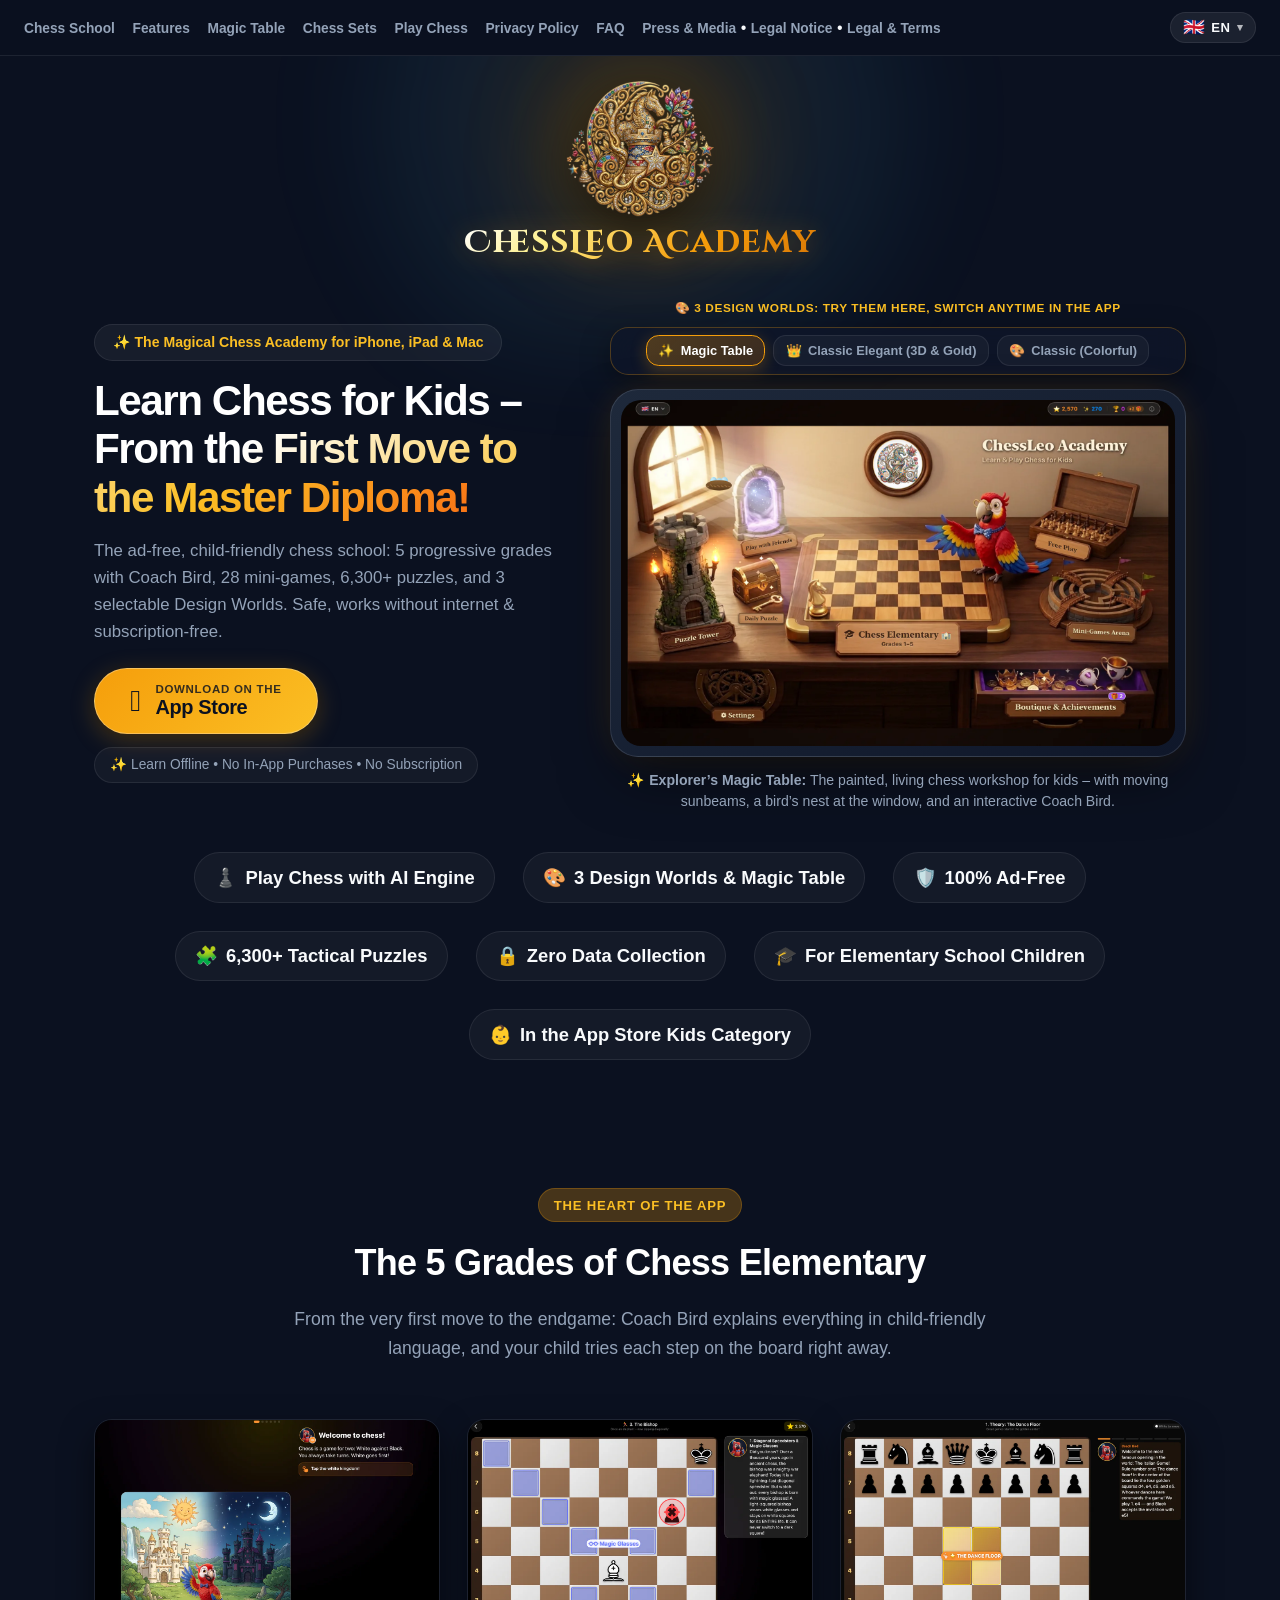
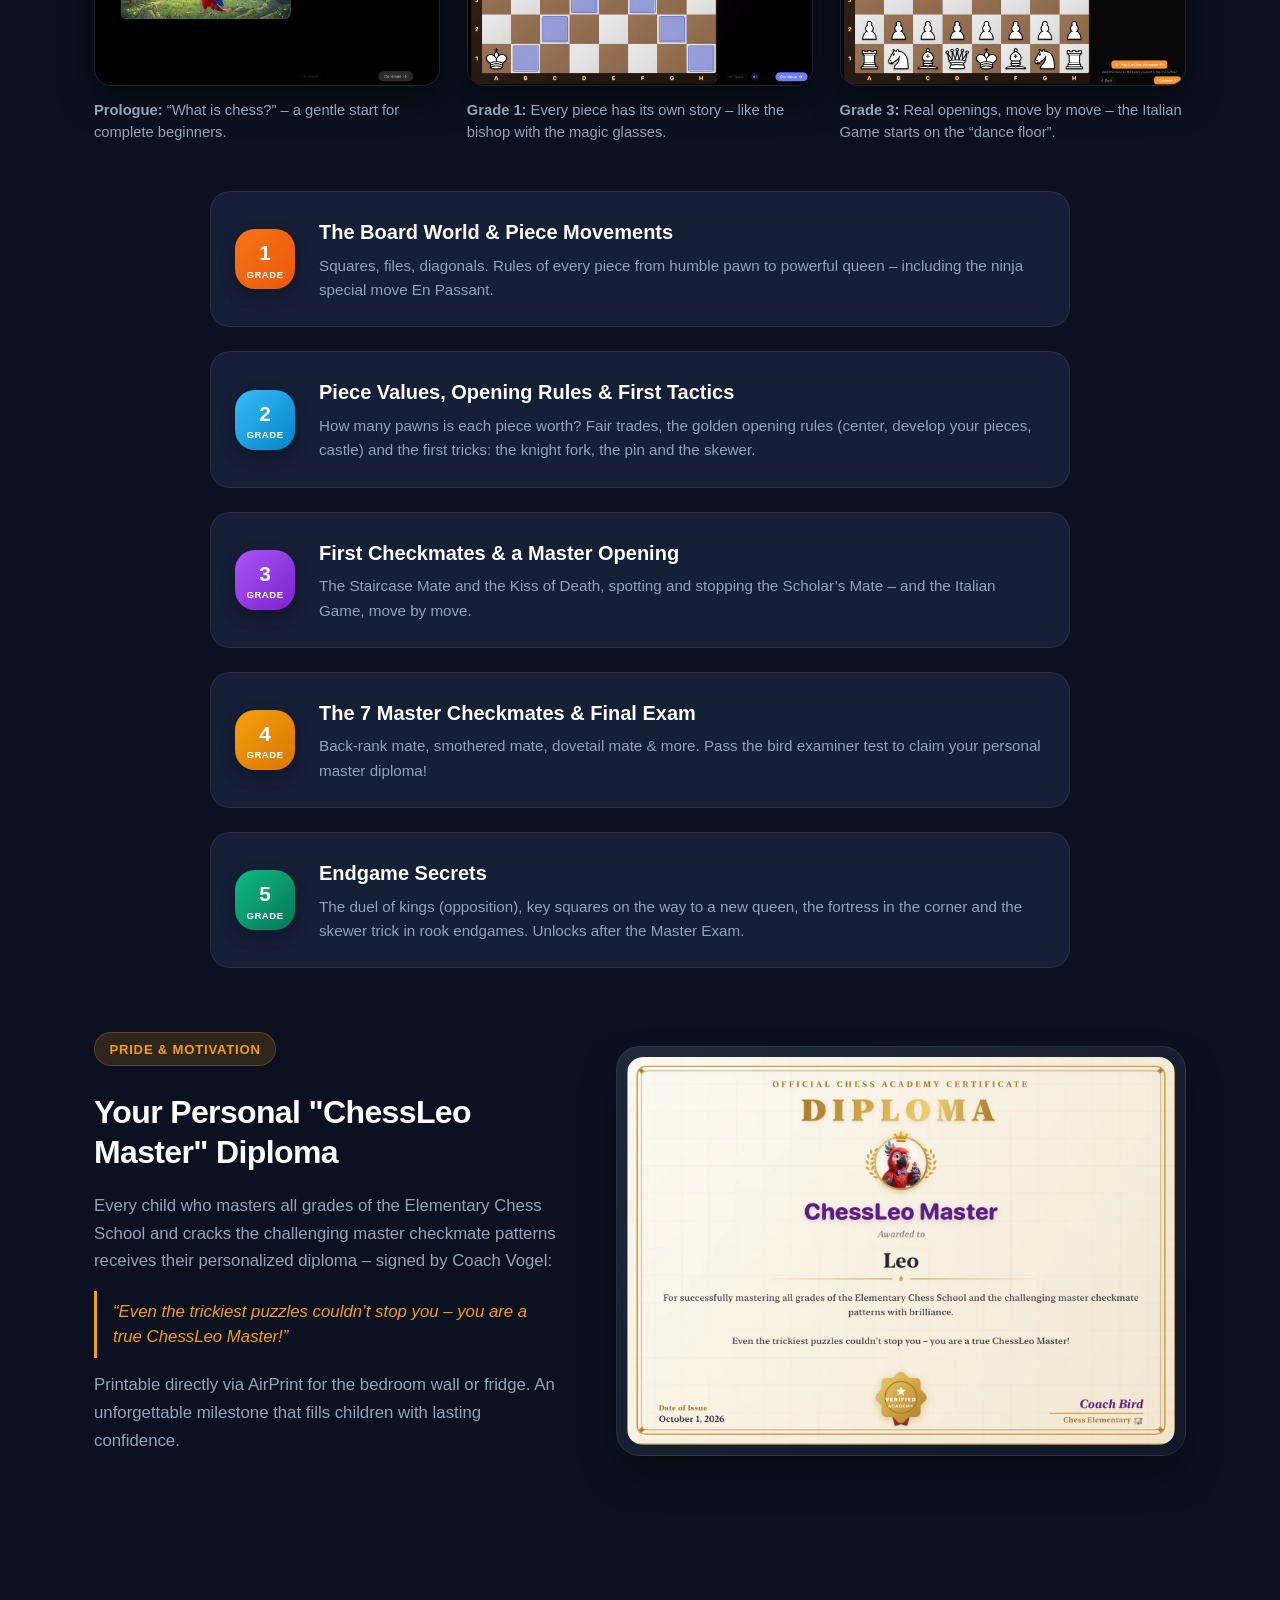
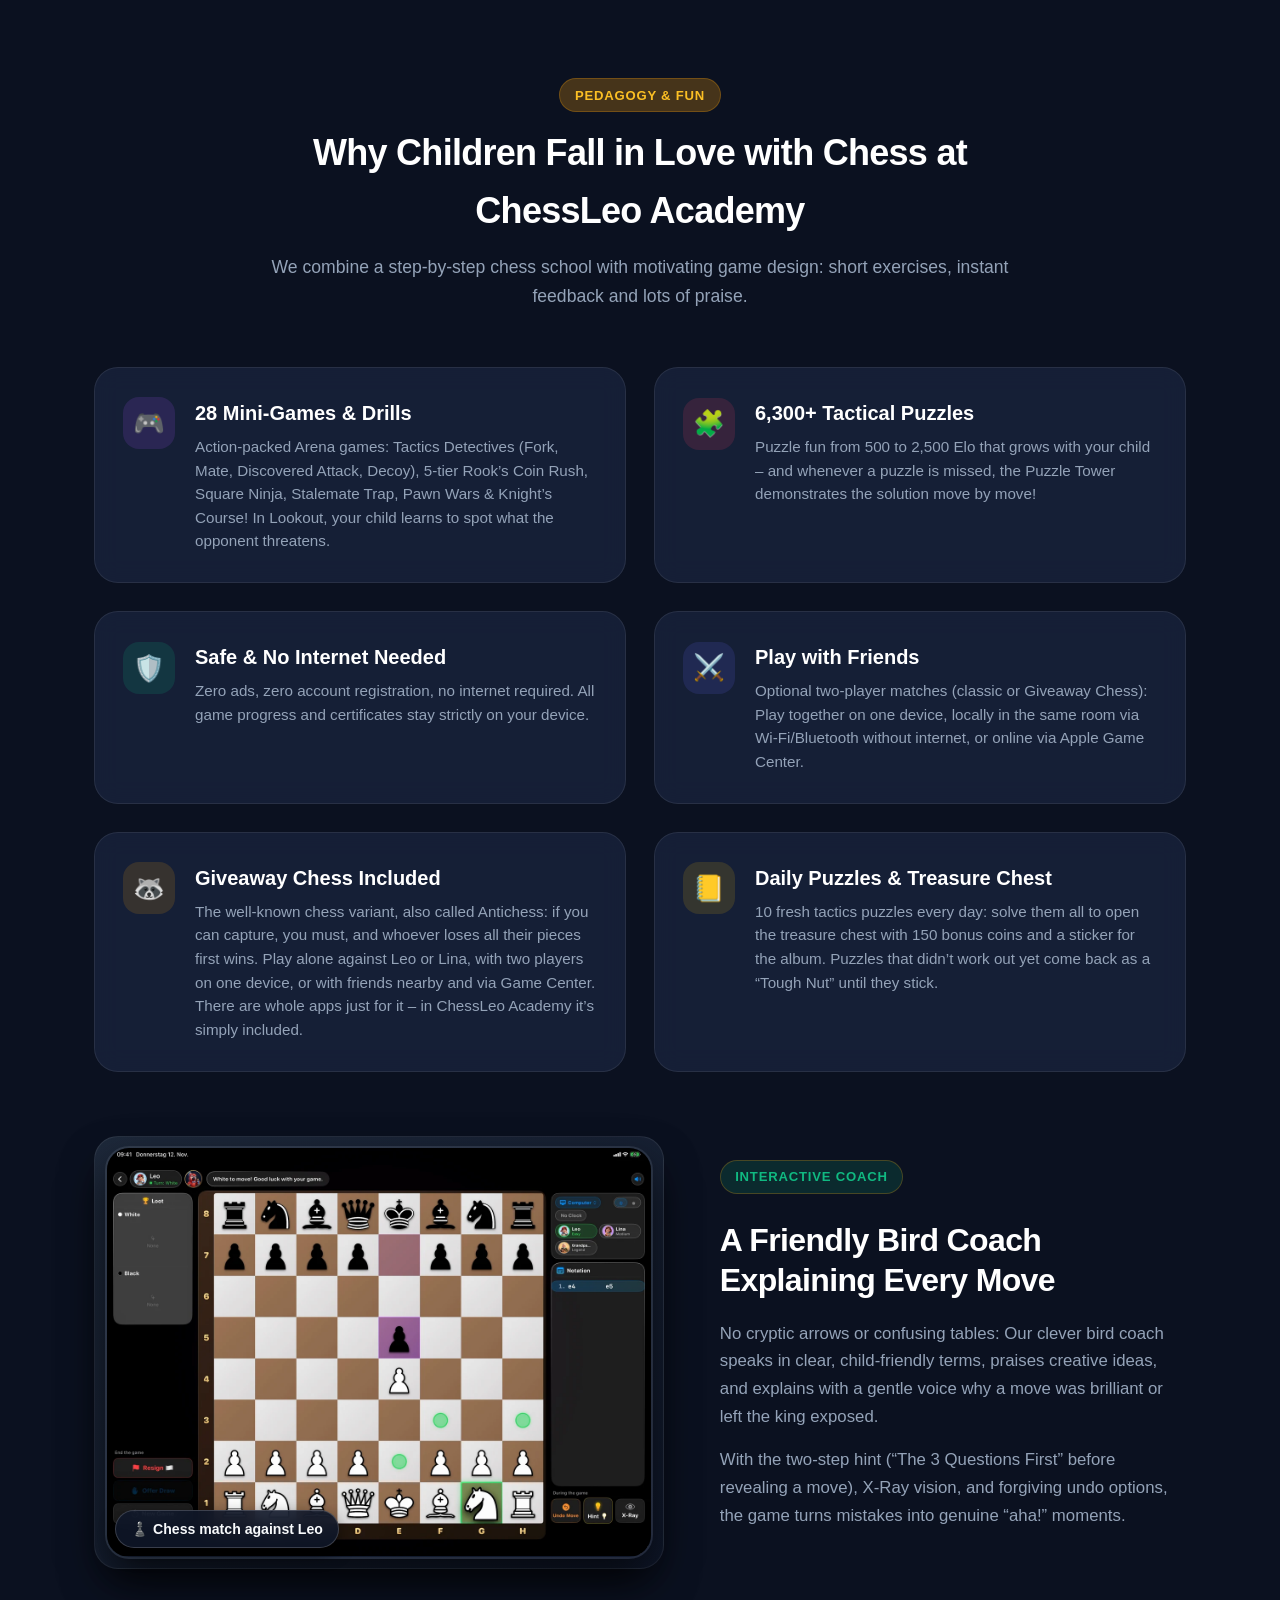
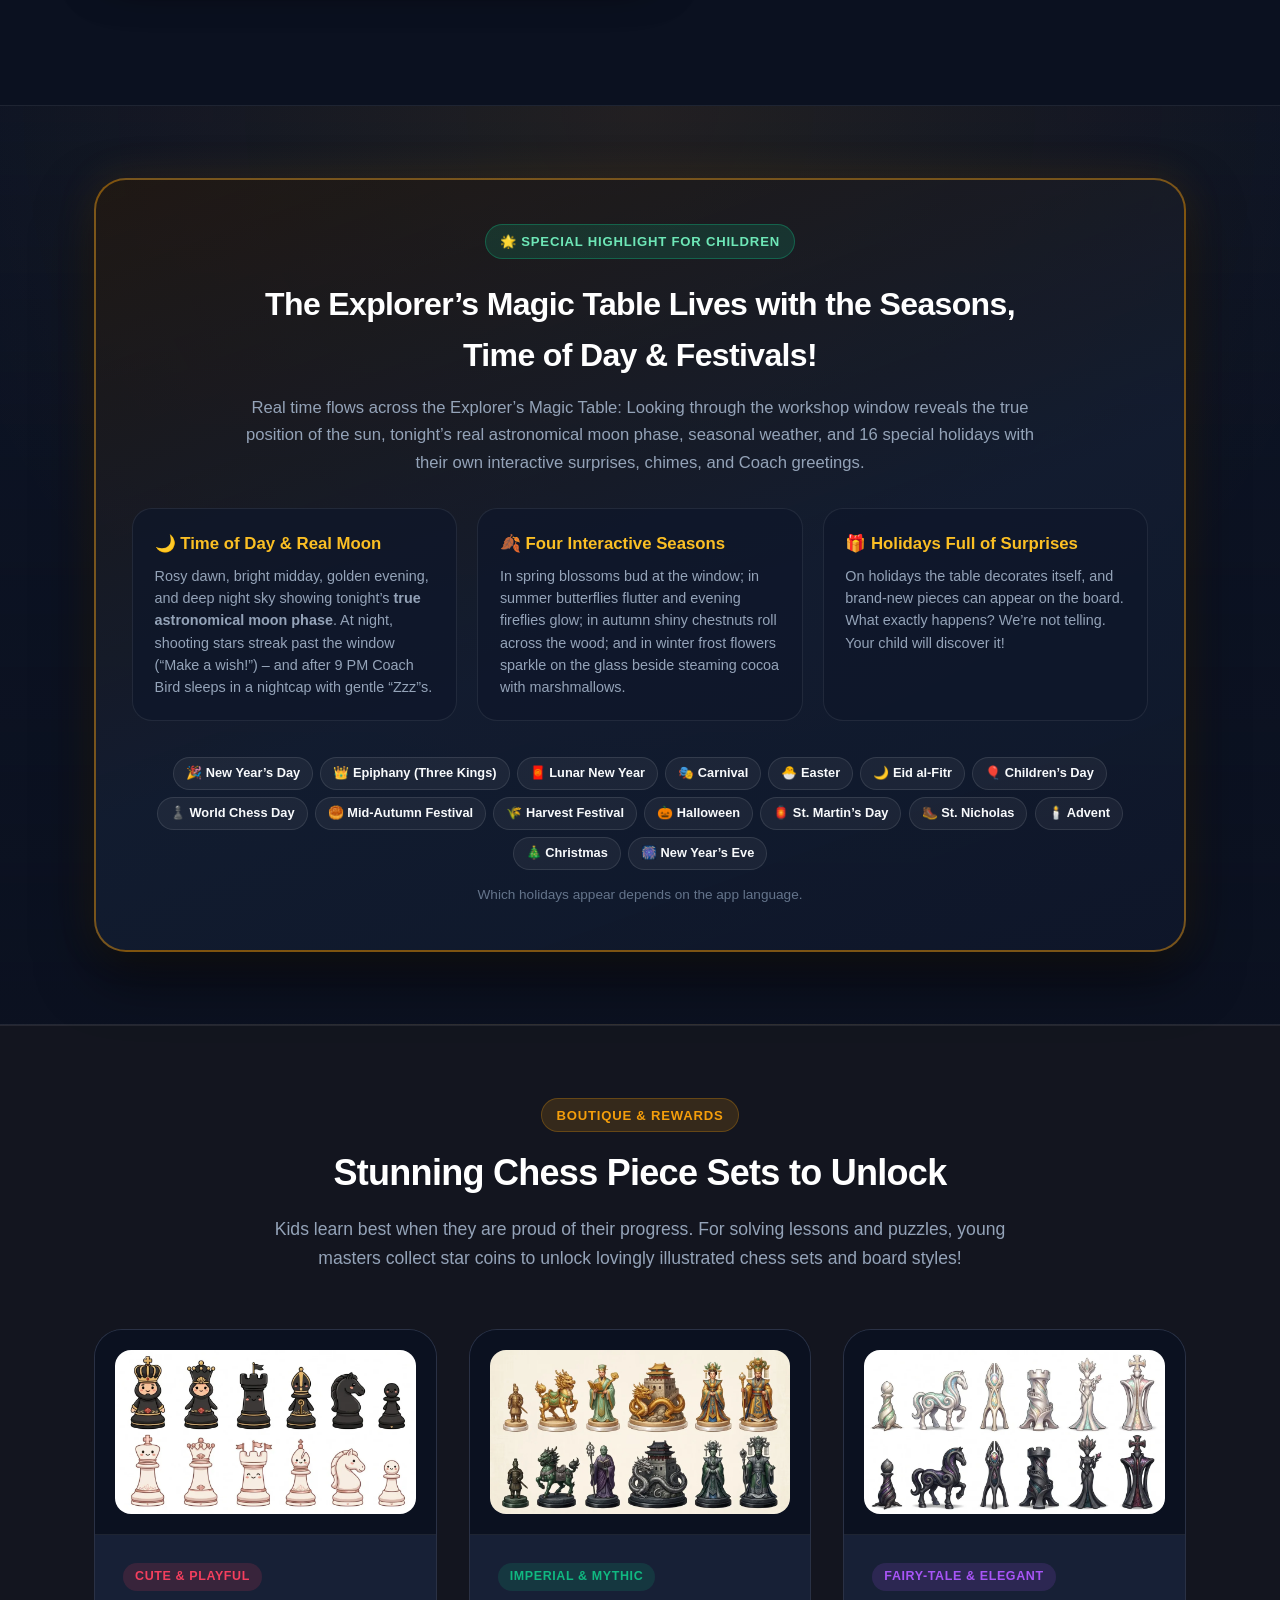
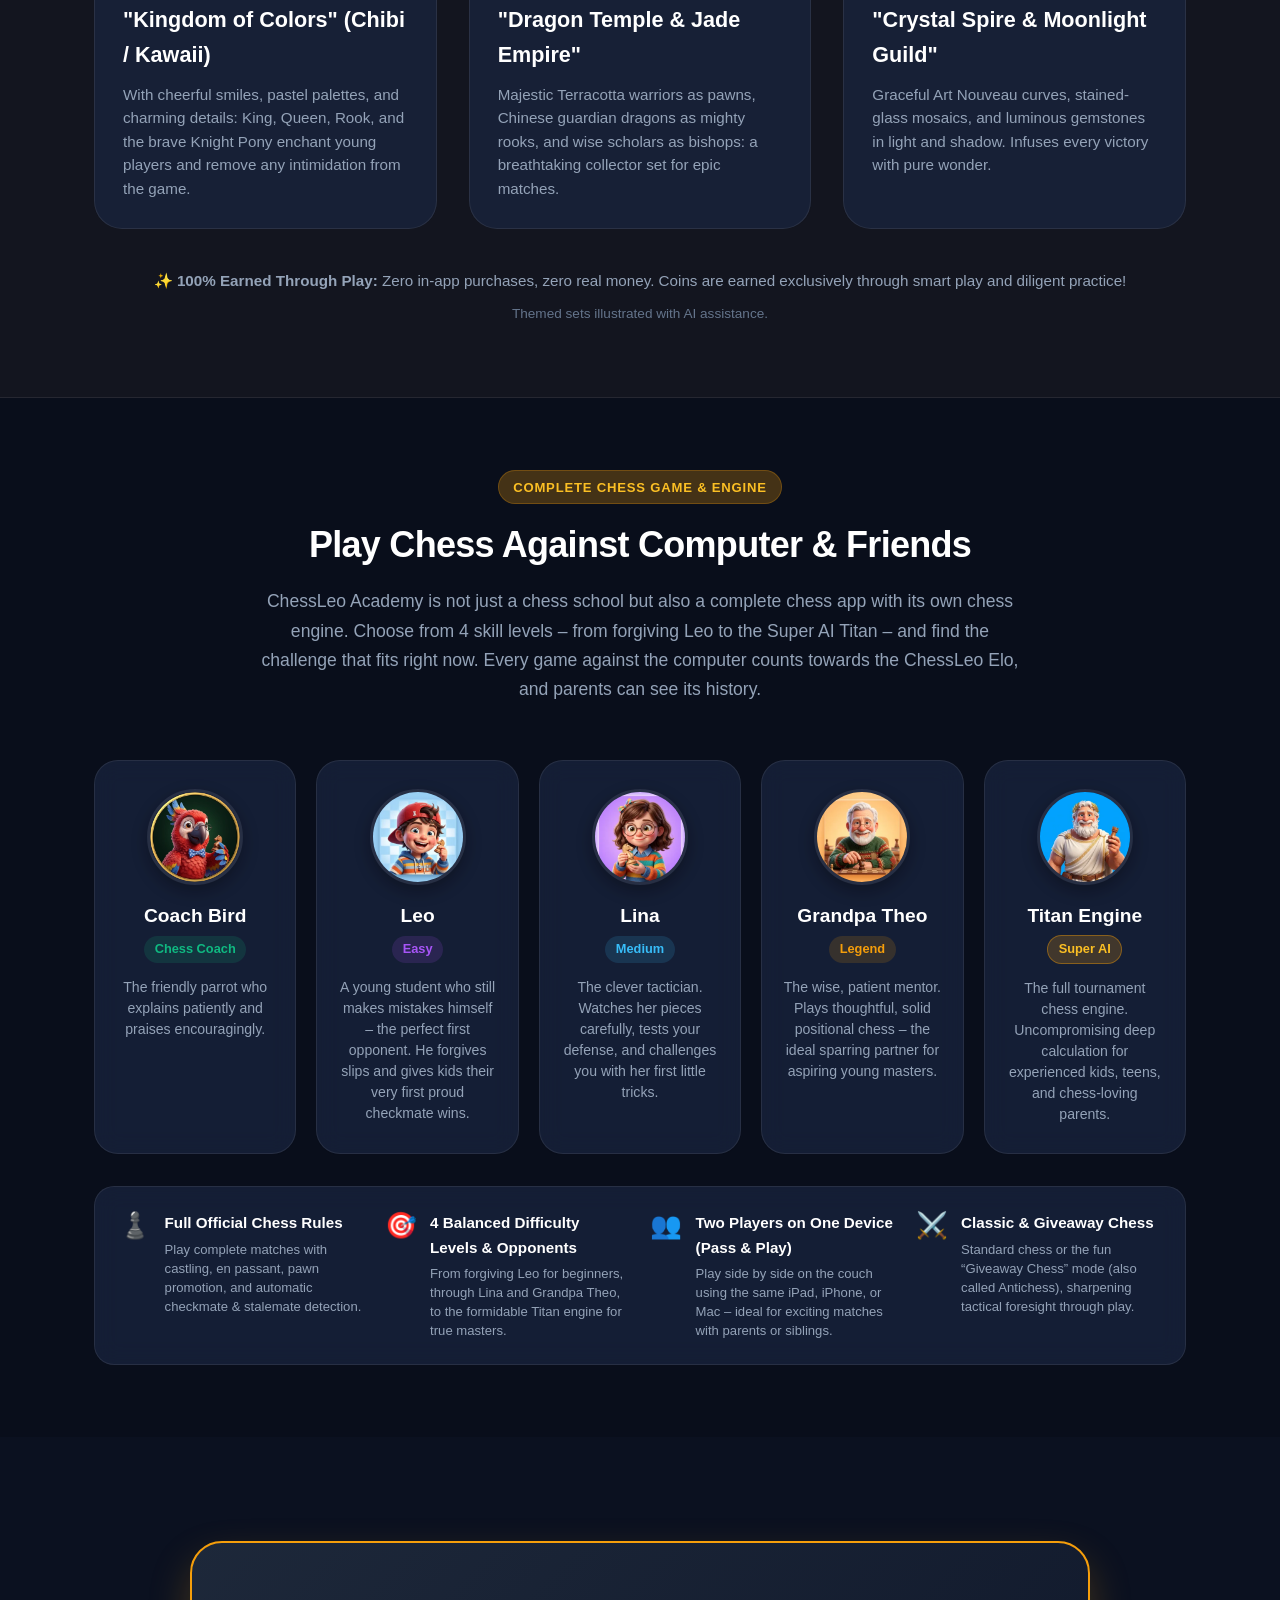
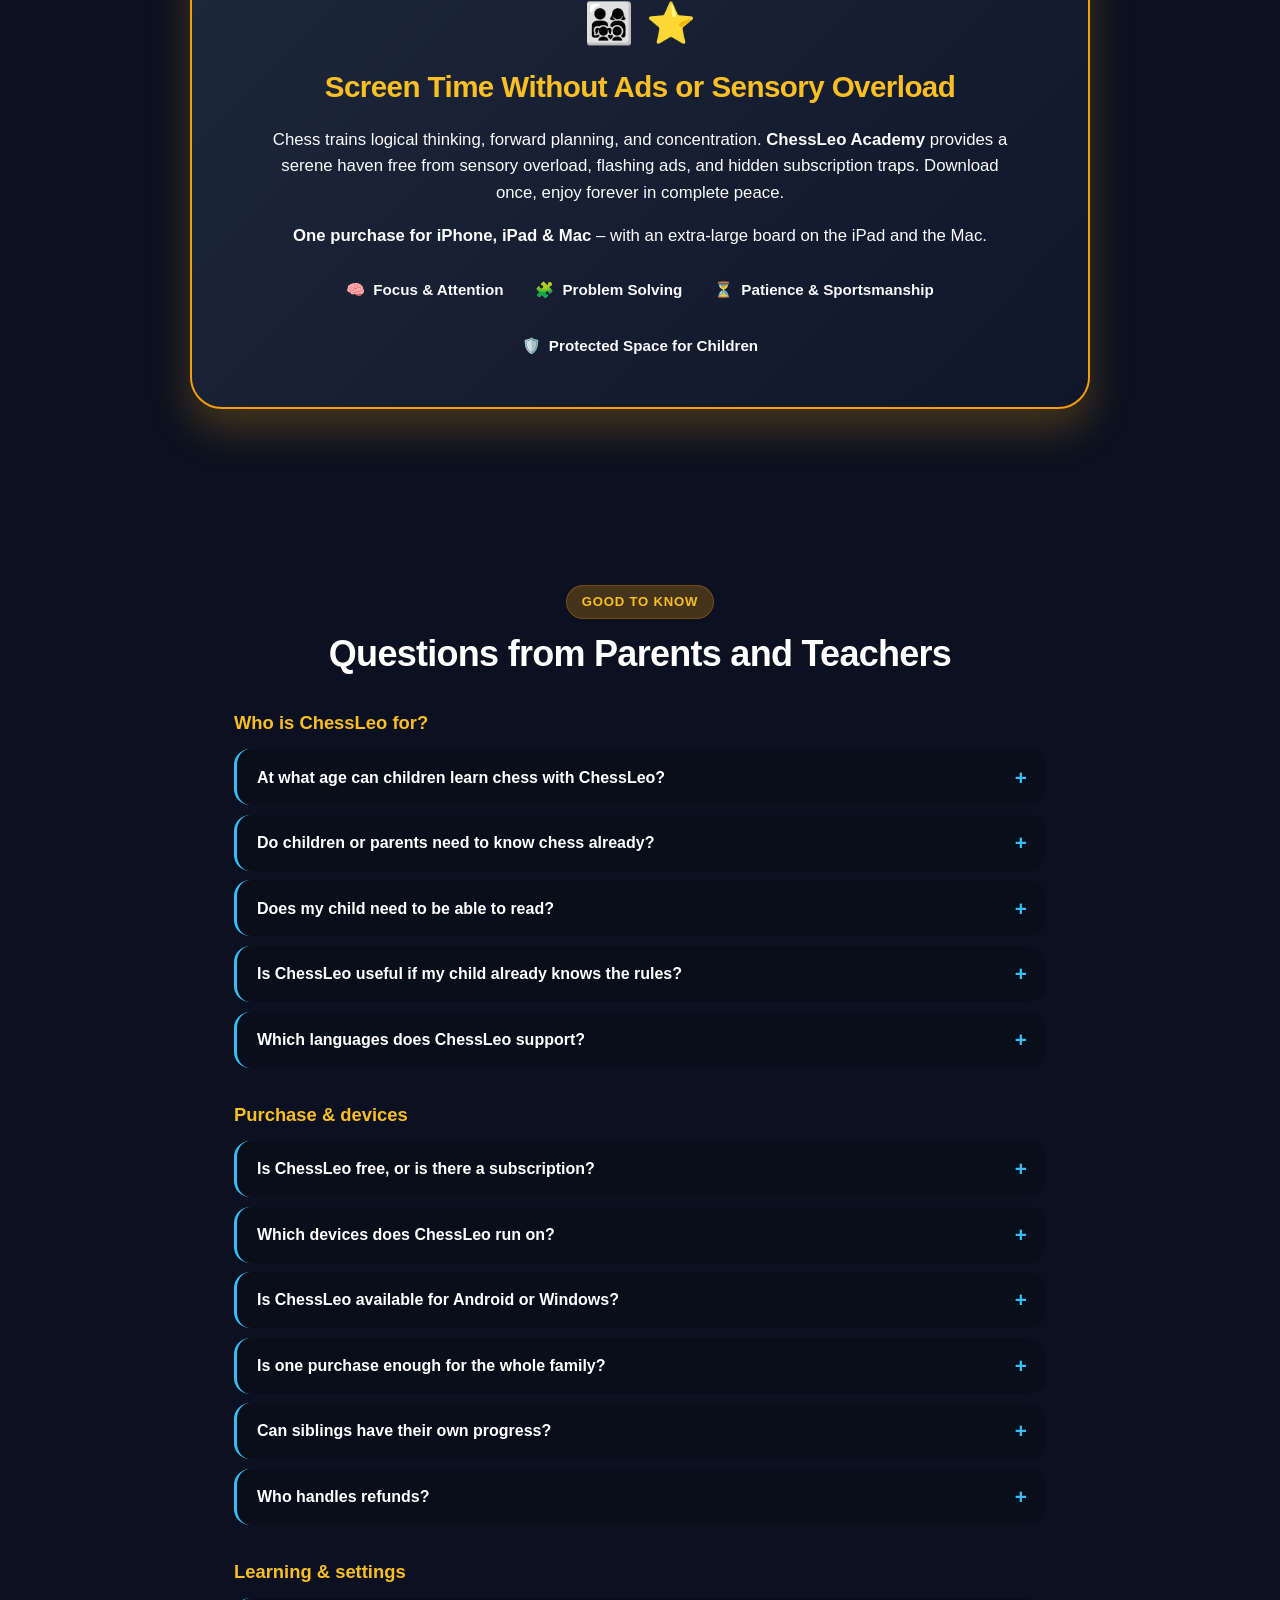
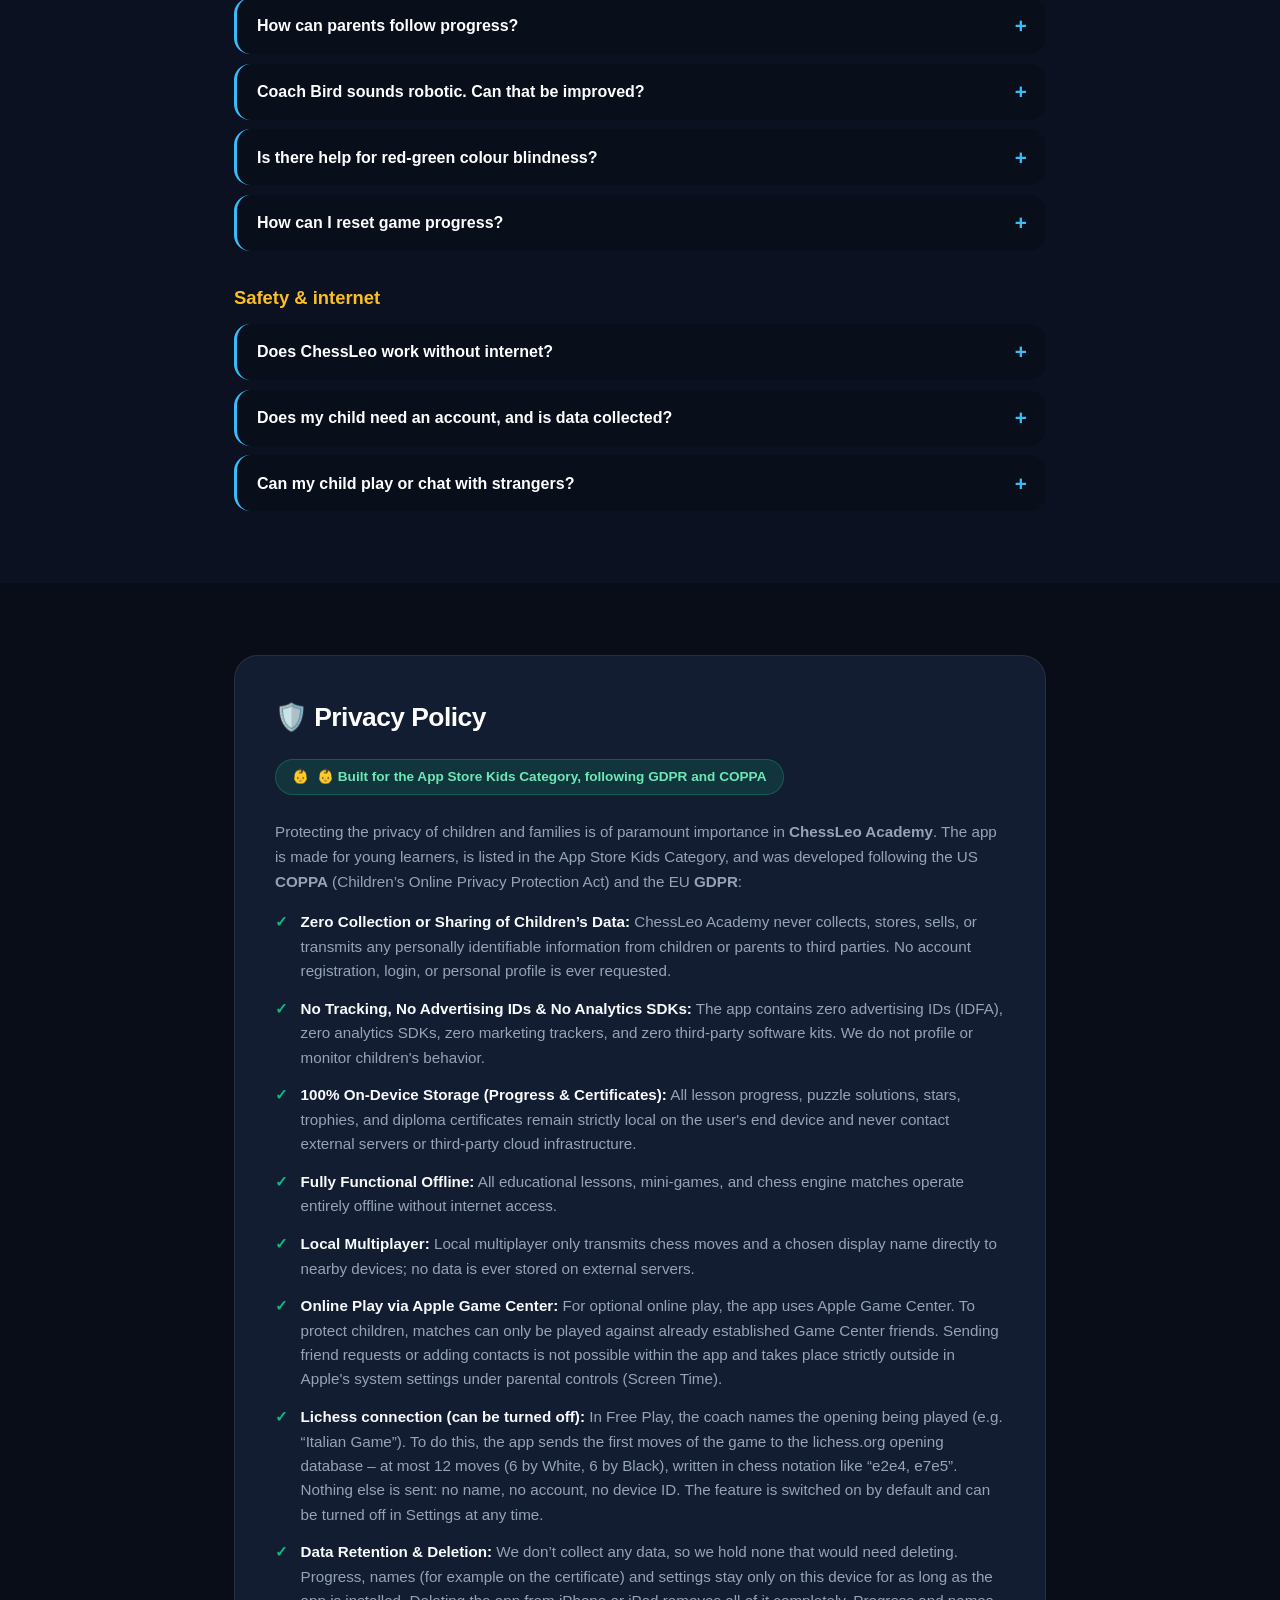
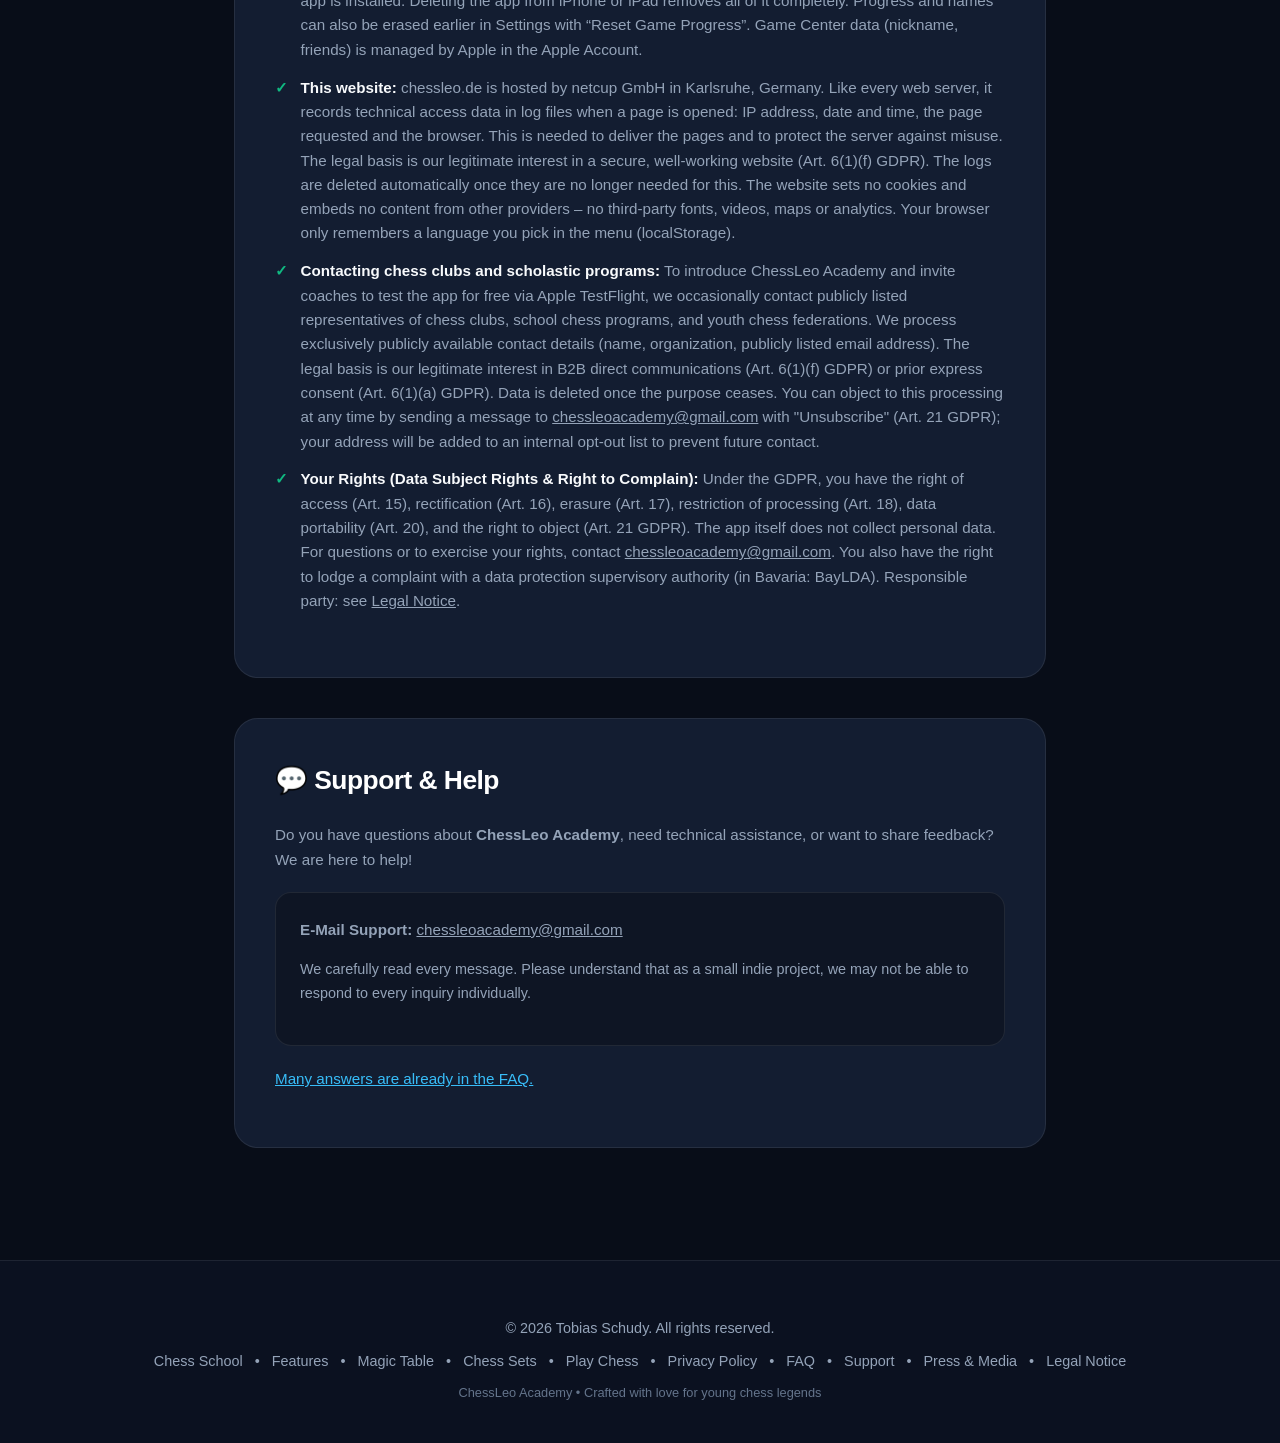
==== commit e2f1d36d: "Translate the copyright line in the footer and the imprint The line "Alle Rechte vorbehalten." was G" ====
--- a/en/index.html
+++ b/en/index.html
@@ -2476,7 +2476,7 @@
 
   <footer>
     <div class="container">
-      <p>© 2026 Tobias Schudy. Alle Rechte vorbehalten.</p>
+      <p data-i18n="footer_copyright">© 2026 Tobias Schudy. All rights reserved.</p>
       <p style="margin: 0.6rem 0;">
         <a href="#curriculum" data-i18n="nav_curriculum">Chess School</a> •
         <a href="#features" data-i18n="nav_features">Features</a> •
@@ -2496,7 +2496,7 @@
   <!-- CLIENT-SIDE TRANSLATION SCRIPT (ZERO DEPENDENCY, 100% GDPR COMPLIANT) -->
   <script>
     (function() {
-      const i18n = {"nav_menu": {"de": "Menü", "en": "Menu", "es": "Menú", "fr": "Menu", "tr": "Menü", "zh": "菜单", "zh-hant": "選單"}, "nav_press": {"de": "Presse &amp; Medien", "en": "Press &amp; Media", "es": "Prensa y medios", "fr": "Presse et médias", "tr": "Basın ve Medya", "zh": "新闻与媒体", "zh-hant": "新聞與媒體"}, "nav_features": {"de": "Features", "en": "Features", "es": "Características", "fr": "Fonctionnalités", "tr": "Özellikler", "zh": "特色功能", "zh-hant": "特色功能"}, "nav_pieces": {"de": "Schachfiguren", "en": "Chess Sets", "es": "Juegos de Piezas", "fr": "Jeux de Pièces", "tr": "Taş Setleri", "zh": "精美棋子", "zh-hant": "精美棋子"}, "nav_characters": {"de": "Schach spielen", "en": "Play Chess", "es": "Jugar al ajedrez", "fr": "Jouer aux échecs", "tr": "Satranç Oyna", "zh": "对弈下棋", "zh-hant": "對弈下棋"}, "nav_curriculum": {"de": "Schachschule", "en": "Chess School", "es": "Escuela", "fr": "École", "tr": "Satranç Okulu", "zh": "国际象棋小学", "zh-hant": "國際象棋小學"}, "nav_privacy": {"de": "Datenschutz", "en": "Privacy Policy", "es": "Privacidad", "fr": "Confidentialité", "tr": "Gizlilik", "zh": "隐私政策", "zh-hant": "隱私權政策"}, "nav_support": {"de": "Support", "en": "Support", "es": "Soporte", "fr": "Assistance", "tr": "Destek", "zh": "技术支持", "zh-hant": "技術支援"}, "nav_terms": {"de": "Rechtliches &amp; Haftung", "en": "Legal &amp; Terms", "es": "Condiciones", "fr": "Conditions", "tr": "Yasal Bilgiler", "zh": "法律与免责声明", "zh-hant": "法律與免責聲明"}, "nav_imprint": {"de": "Impressum", "en": "Legal Notice", "es": "Aviso Legal", "fr": "Mentions Légales", "tr": "Künye", "zh": "法律信息", "zh-hant": "法律資訊"}, "btn_appstore": {"de": "Im App Store laden", "en": "Download on App Store", "es": "Descargar en App Store", "fr": "Télécharger sur l’App Store", "tr": "App Store’dan İndir", "zh": "在 App Store 下载", "zh-hant": "在 App Store 下載"}, "hero_badge": {"de": "✨ Die magische Schach-Akademie für iPhone, iPad &amp; Mac", "en": "✨ The Magical Chess Academy for iPhone, iPad &amp; Mac", "es": "✨ La Mágica Academia de Ajedrez para iPhone, iPad y Mac", "fr": "✨ L’Académie Magique d’Échecs pour iPhone, iPad et Mac", "tr": "✨ iPhone, iPad ve Mac İçin Büyülü Satranç Akademisi", "zh": "✨ 专为 iPhone、iPad 和 Mac 打造的魔法国际象棋学院", "zh-hant": "✨ 專為 iPhone、iPad 和 Mac 打造的魔法西洋棋（國際象棋）學院"}, "hero_title_1": {"de": "Schach lernen für&nbsp;Kinder&nbsp;–", "en": "Learn Chess for Kids&nbsp;–", "es": "Ajedrez para niños&nbsp;–", "fr": "Les échecs pour enfants&nbsp;–", "tr": "Çocuklar için satranç&nbsp;–", "zh": "儿童学国际象棋——", "zh-hant": "兒童西洋棋——"}, "hero_title_2": {"de": "vom ersten Zug bis zum Meisterdiplom!", "en": "From the First Move to the Master Diploma!", "es": "¡del primer movimiento al diploma de maestro!", "fr": "du premier coup au diplôme de maître !", "tr": "ilk hamleden ustalık diplomasına!", "zh": "从第一步到大师毕业文凭！", "zh-hant": "從第一步到大師證書！"}, "hero_subline": {"de": "Die werbefreie, kindgerechte Schachschule: 5 aufeinander aufbauende Klassen mit Coach Vogel, 28 Mini-Games, 6.300+ Rätsel und 3 wählbare Design-Welten. Sicher, auch ohne Internet &amp; garantiert ohne Abo.", "en": "The ad-free, child-friendly chess school: 5 progressive grades with Coach Bird, 28 mini-games, 6,300+ puzzles, and 3 selectable Design Worlds. Safe, works without internet &amp; subscription-free.", "es": "La escuela de ajedrez infantil sin publicidad: 5 cursos progresivos con el Entrenador Pájaro, 28 minijuegos, más de 6.300 puzles y 3 mundos de diseño a elegir. Seguro, funciona sin internet y sin suscripción.", "fr": "L’école d’échecs sans publicité pour enfants : 5 niveaux progressifs avec Coach Oiseau, 28 mini-jeux, plus de 6 300 énigmes et 3 univers graphiques au choix. Sûr, utilisable sans internet et sans abonnement.", "tr": "Reklamsız çocuk satranç okulu: Koç Kuş ile 5 aşamalı sınıf, 28 mini oyun, 6.300’den fazla bulmaca ve seçilebilir 3 tasarım dünyası. Güvenli, internetsiz de çalışır ve aboneliksiz.", "zh": "无广告、专为儿童打造的国际象棋学院：小鸟教练陪孩子走过 5 个进阶年级，还有 28 款趣味小游戏、6,300+ 道战术谜题和 3 种可选主题界面。安全、无需联网即可学习、绝无订阅。", "zh-hant": "無廣告、專為兒童打造的國際象棋（西洋棋）學院：小鳥教練陪孩子走過 5 個進階年級，還有 28 款趣味小遊戲、6,300+ 道戰術謎題和 3 種介面主題。安全、不需連網即可學習、沒有訂閱。"}, "trust_adfree": {"de": "100 % Werbefrei", "en": "100% Ad-Free", "es": "100% Sin Anuncios", "fr": "100 % Sans Pub", "tr": "%100 Reklamsız", "zh": "100% 无广告", "zh-hant": "100% 無廣告"}, "trust_privacy": {"de": "Keine Datenerfassung", "en": "Zero Data Collection", "es": "Sin Recopilación de Datos", "fr": "Zéro Collecte de Données", "tr": "Veri Toplama Yok", "zh": "绝不收集任何数据", "zh-hant": "絕不蒐集任何資料"}, "trust_kids_rec": {"de": "Für Grundschulkinder", "en": "For Elementary School Children", "es": "Para Niños de Primaria", "fr": "Pour l’École Primaire", "tr": "İlkokul Çocukları İçin", "zh": "专为小学生设计", "zh-hant": "專為小學生設計"}, "trust_apple_kids": {"de": "Im App Store in der Kategorie Kinder", "en": "In the App Store Kids Category", "es": "En la categoría Niños del App Store", "fr": "Dans la catégorie Enfants de l’App Store", "tr": "App Store Çocuklar Kategorisinde", "zh": "App Store 儿童类别应用", "zh-hant": "App Store 兒童類別 App"}, "feat_tag": {"de": "Didaktik &amp; Spielspaß", "en": "Pedagogy &amp; Fun", "es": "Didáctica y Diversión", "fr": "Pédagogie &amp; Plaisir", "tr": "Eğitim ve Eğlence", "zh": "教学体系与趣味并重", "zh-hant": "教學體系與趣味並重"}, "feat_title": {"de": "Warum Kinder mit ChessLeo Academy Schach lieben lernen", "en": "Why Children Fall in Love with Chess at ChessLeo Academy", "es": "Por Qué los Niños se Enamoran del Ajedrez con ChessLeo Academy", "fr": "Pourquoi les Enfants Adorent Apprendre les Échecs avec ChessLeo Academy", "tr": "Çocuklar Neden ChessLeo Academy ile Satrancı Severek Öğrenir?", "zh": "为什么孩子们在 ChessLeo Academy 会爱上国际象棋", "zh-hant": "為什麼孩子們在 ChessLeo Academy 會愛上國際象棋"}, "feat_desc": {"de": "Wir verbinden eine Schachschule Schritt für Schritt mit motivierendem Spieldesign: kurze Übungen, sofortige Rückmeldung und viel Lob.", "en": "We combine a step-by-step chess school with motivating game design: short exercises, instant feedback and lots of praise.", "es": "Combinamos una escuela de ajedrez paso a paso con un diseño motivador: ejercicios cortos, respuesta inmediata y muchos elogios.", "fr": "Nous associons une école d’échecs pas à pas à un univers ludique motivant : exercices courts, retour immédiat et beaucoup d’encouragements.", "tr": "Adım adım bir satranç okulunu motive edici oyun tasarımıyla birleştiriyoruz: kısa alıştırmalar, anında geri bildirim ve bol övgü.", "zh": "我们把循序渐进的国际象棋学校与有趣的游戏设计结合在一起：练习短小、即时反馈、经常鼓励。", "zh-hant": "我們把循序漸進的國際象棋學校與有趣的遊戲設計結合在一起：練習短小、即時回饋、經常鼓勵。"}, "feat_card2_title": {"de": "28 Mini-Games &amp; Trainings", "en": "28 Mini-Games &amp; Drills", "es": "28 Minijuegos y Entrenamientos", "fr": "28 Mini-Jeux &amp; Entraînements", "tr": "28 Mini Oyun ve Antrenman", "zh": "28 款趣味小游戏与专项特训", "zh-hant": "28 款趣味小遊戲與專項特訓"}, "feat_card2_text": {"de": "Spannende Arena-Spiele: Taktik-Detektive (Gabel, Matt, Abzug, Köder), Turm-Münzrausch mit 5 Stufen, Feld-Ninja, Patt-Falle, Bauern-Krieg &amp; Springer-Parcours! Beim Wachposten erkennt dein Kind, was der Gegner droht.", "en": "Action-packed Arena games: Tactics Detectives (Fork, Mate, Discovered Attack, Decoy), 5-tier Rook’s Coin Rush, Square Ninja, Stalemate Trap, Pawn Wars &amp; Knight’s Course! In Lookout, your child learns to spot what the opponent threatens.", "es": "Juegos de arena: Detectives Tácticos (Horquilla, Mate, Ataque a la descubierta, Señuelo), Fiebre de Monedas con la Torre, Ninja de Casillas, Trampa de Ahogado y Guerra de Peones. En Vigía, tu hijo aprende a ver qué amenaza el rival.", "fr": "Dans l’Arène : Détectives Tactiques (Fourchette, Mat, Attaque à la découverte, Leurre), Ruée vers l’Or de la Tour, Ninja des Cases, Piège du Pat et Guerre des Pions ! Avec la Vigie, votre enfant repère ce que menace l’adversaire.", "tr": "Heyecanlı Arena oyunları: Taktik Dedektifleri (Çatal, Mat, Açarak Saldırı, Yem), 5 seviyeli Kale Altın Avı, Kare Ninjası, Pat Tuzağı, Piyon Savaşı ve At Parkuru! Gözcü oyununda çocuğunuz rakibin tehdidini fark etmeyi öğrenir.", "zh": "丰富的竞技场挑战：战术小侦探（捉双、杀棋、闪击、引离）、5级车吃金币狂潮、格子忍者、逼和陷阱、兵之混战与马的障碍赛！在“瞭望哨”中，孩子学会看出对手的威胁。", "zh-hant": "豐富的競技場挑戰：戰術小偵探（捉雙、殺棋、閃擊、引離）、5級車吃金幣狂潮、格子忍者、逼和陷阱、兵之混戰與馬的障礙賽！在「瞭望哨」中，孩子學會看出對手的威脅。"}, "feat_card4_title": {"de": "Sicher &amp; ohne Internet", "en": "Safe &amp; No Internet Needed", "es": "Seguro y sin Internet", "fr": "Sûr &amp; sans Internet", "tr": "Güvenli ve İnternetsiz", "zh": "安全、无需联网", "zh-hant": "安全、無需連網"}, "feat_card4_text": {"de": "Keine In-App-Werbung, kein Account-Zwang, kein Internet nötig. Alle Spielstände und Urkunden bleiben sicher auf dem Gerät.", "en": "Zero ads, zero account registration, no internet required. All game progress and certificates stay strictly on your device.", "es": "Sin anuncios integrados, sin registro de cuenta y sin necesidad de internet. Todo el progreso permanece en el dispositivo.", "fr": "Aucune publicité, aucune inscription, aucune connexion requise. Tous les progrès restent strictement sur l’appareil.", "tr": "Uygulama içi reklam yok, hesap zorunluluğu yok, internet gerekmez. Tüm ilerleme ve sertifikalar cihazınızda kalır.", "zh": "绝无内置广告、无需注册账号、无需联网。所有对局记录和个人荣誉全部留存在本机。", "zh-hant": "絕無內建廣告、無需註冊帳號、無需連網。所有對局記錄和個人榮譽全部留存在本機。"}, "showcase_coach_tag": {"de": "Interaktiver Coach", "en": "Interactive Coach", "es": "Entrenador Interactivo", "fr": "Coach Interactif", "tr": "İnteraktif Koç", "zh": "全智能小鸟教练", "zh-hant": "全智慧小鳥教練"}, "showcase_coach_title": {"de": "Ein freundlicher Vogel-Coach, der jeden Zug erklärt", "en": "A Friendly Bird Coach Explaining Every Move", "es": "Un Amable Pájaro Entrenador que Explica Cada Jugada", "fr": "Un Sympathique Oiseau Coach qui Explique Chaque Coup", "tr": "Her Hamleyi Açıklayan Sevimli Koç Kuş", "zh": "耐心的聪慧小鸟教练，每一步都会生动解说", "zh-hant": "耐心的聰慧小鳥教練，每一步都會生動解說"}, "showcase_coach_p1": {"de": "Keine abstrakten Pfeile oder unverständliche Tabellen: Unser schlauer Vogel-Coach spricht in kindgerechter Sprache, lobt mutige Ideen und erklärt mit sanfter Stimme, warum ein Zug genial war oder der König in Bedrängnis geriet.", "en": "No cryptic arrows or confusing tables: Our clever bird coach speaks in clear, child-friendly terms, praises creative ideas, and explains with a gentle voice why a move was brilliant or left the king exposed.", "es": "Sin flechas crípticas ni tablas complejas: nuestro pájaro entrenador habla en lenguaje comprensible para niños, elogia jugadas valientes y explica con voz amigable por qué una jugada fue genial o puso en peligro al rey.", "fr": "Finies les flèches abstraites et les tableaux compliqués : notre oiseau coach s’exprime avec des mots simples, félicite les idées courageuses et explique avec bienveillance pourquoi un coup était brillant.", "tr": "Karmaşık oklar veya anlaşılmaz tablolar yok: Akıllı kuş koçumuz çocukların anlayacağı dilde konuşur, cesur fikirleri över ve bir hamlenin neden harika olduğunu açıklar.", "zh": "抛弃晦涩复杂的箭头与枯燥图表：聪明的小鸟教练用温暖、童趣的语音为孩子耐心讲评，表扬勇敢的构思，生动剖析妙手的奥秘。", "zh-hant": "拋棄晦澀複雜的箭頭與枯燥圖表：聰明的小鳥教練用溫暖、童趣的語音為孩子耐心講評，表揚勇敢的構思，生動剖析妙手的奧祕。"}, "showcase_coach_p2": {"de": "Mit dem zweistufigen Tipp („Die 3 Fragen zuerst“ vor dem fertigen Zugvorschlag), dem Röntgenblick und kindgerechten Rückgängig-Optionen macht das Spiel aus Fehlern echte Aha-Momente.", "en": "With the two-step hint (“The 3 Questions First” before revealing a move), X-Ray vision, and forgiving undo options, the game turns mistakes into genuine “aha!” moments.", "es": "Con la pista en dos pasos («Las 3 preguntas primero» antes de ver la jugada), la visión de rayos X y opciones para deshacer, los errores se convierten en momentos de aprendizaje.", "fr": "Avec l’indice en deux étapes (« Les 3 questions d’abord » avant de montrer le coup), la vision rayons X et l’annulation bienveillante, les erreurs deviennent de vrais déclics.", "tr": "İki aşamalı ipucu (hamleyi göstermeden önce “Önce 3 Soru”), Röntgen görüşü ve geri alma seçenekleriyle hatalar harika öğrenme anlarına dönüşür.", "zh": "配合两步式启发提示（先引导孩子思考“三大问题”，再揭晓参考走法）、透视眼与悔棋功能，将每一次失误转化为顿悟时刻。", "zh-hant": "配合兩步式啟發提示（先引導孩子思考「三大問題」，再揭曉參考走法）、透視眼與悔棋功能，將每一次失誤轉化為頓悟時刻。"}, "showcase_diplom_tag": {"de": "Stolz &amp; Motivation", "en": "Pride &amp; Motivation", "es": "Orgullo y Motivación", "fr": "Fierté &amp; Motivation", "tr": "Gurur ve Motivasyon", "zh": "荣誉与成就感", "zh-hant": "榮譽與成就感"}, "showcase_diplom_title": {"de": "Dein persönliches „ChessLeo Meister“-Diplom", "en": "Your Personal \"ChessLeo Master\" Diploma", "es": "Tu Diploma Personal de «ChessLeo Maestro»", "fr": "Votre Diplôme Personnel « ChessLeo Maître »", "tr": "Kişisel «ChessLeo Ustası» Diplomanız", "zh": "专属你的「ChessLeo 大师」毕业证书", "zh-hant": "專屬你的「ChessLeo 大師」畢業證書"}, "showcase_diplom_p1": {"de": "Wer alle Klassenstufen der Schach-Grundschule erfolgreich meistert und die anspruchsvollen Meister-Mattbilder mit Bravour knackt, erhält sein persönliches Meisterdiplom – signiert von Coach Vogel:", "en": "Every child who masters all grades of the Elementary Chess School and cracks the challenging master checkmate patterns receives their personalized diploma – signed by Coach Vogel:", "es": "Cualquier niño que supere todos los niveles de la Escuela Primaria de Ajedrez y resuelva los exigentes esquemas de mate maestros recibirá su diploma personalizado, firmado por el Entrenador Pájaro:", "fr": "Chaque enfant qui maîtrise tous les niveaux de l’École Élémentaire d’Échecs et réussit avec brio les schémas de mat des maîtres reçoit son diplôme nominatif – signé par Coach Oiseau :", "tr": "Satranç İlkokulu’nun tüm sınıflarını başarıyla tamamlayan ve zorlu usta mat desenlerini çözen her çocuk, Koç Kuş tarafından imzalanmış özel ustalık diplomasına kavuşur:", "zh": "凡顺利通关国际象棋启蒙学校全部年级并解开大师级绝妙杀法谜题的小学员，都将获得专属订制、小鸟教练亲笔签章的个人大师文凭：", "zh-hant": "凡順利通關國際象棋啟蒙學校全部年級並解開大師級絕妙殺法謎題的小學員，都將獲得專屬訂製、小鳥教練親筆簽章的個人大師文憑："}, "showcase_diplom_quote": {"de": "„Selbst die kniffligsten Aufgaben konnten dich nicht stoppen – du bist ein wahrer ChessLeo Meister!“", "en": "“Even the trickiest puzzles couldn’t stop you – you are a true ChessLeo Master!”", "es": "«¡Ni los retos más difíciles pudieron detenerte: eres un auténtico Maestro ChessLeo!»", "fr": "« Même les défis les plus ardus n’ont pas pu t’arrêter – tu es un véritable Maître ChessLeo ! »", "tr": "«En çetin bulmacalar bile seni durduramadı – sen artık gerçek bir ChessLeo Ustasısın!»", "zh": "“再难的关卡也阻挡不了你的脚步——你是一位真正实至名归的 ChessLeo 大师！”", "zh-hant": "「再難的關卡也阻擋不了你的腳步——你是一位真正實至名歸的 ChessLeo 大師！」"}, "showcase_diplom_p2": {"de": "Direkt über AirPrint ausdruckbar für die Pinnwand oder den Kühlschrank. Ein unvergesslicher Meilenstein, auf den jedes Kind stolz sein kann.", "en": "Printable directly via AirPrint for the bedroom wall or fridge. An unforgettable milestone that fills children with lasting confidence.", "es": "Imprimible directamente con AirPrint para la pared o la nevera. Un hito inolvidable del que sentirse orgulloso.", "fr": "Imprimable directement via AirPrint pour afficher fièrement dans la chambre. Une étape inoubliable pour chaque enfant.", "tr": "Odasının duvarına veya buzdolabına asmak için AirPrint ile anında yazdırılabilir. Her çocuğun gurur duyacağı bir başarı.", "zh": "支持通过 AirPrint 直接无线打印，贴在书房墙面或冰箱上。这是属于孩子童年一段值得骄傲的闪亮记忆！", "zh-hant": "支援透過 AirPrint 直接無線列印，貼在書房牆面或冰箱上。這是屬於孩子童年一段值得驕傲的閃亮記憶！"}, "boutique_tag": {"de": "Boutique &amp; Belohnungen", "en": "Boutique &amp; Rewards", "es": "Boutique y Recompensas", "fr": "Boutique &amp; Récompenses", "tr": "Butik ve Ödüller", "zh": "精品屋与收集奖励", "zh-hant": "精品屋與收集獎勵"}, "boutique_title": {"de": "Wunderschöne Schachfiguren-Sets zum Freischalten", "en": "Stunning Chess Piece Sets to Unlock", "es": "Hermosos Juegos de Piezas para Desbloquear", "fr": "De Magnifiques Jeux de Pièces à Débloquer", "tr": "Kilidi Açılacak Harika Satranç Setleri", "zh": "精彩绝伦的华丽棋子套装等待解锁", "zh-hant": "精彩絕倫的華麗棋子套裝等待解鎖"}, "boutique_desc": {"de": "Kinder lernen am besten, wenn sie stolz auf ihre Erfolge sind. Für gelöste Lektionen und Taktik-Rätsel sammeln kleine Meister funkelnde Sternmünzen – und schalten damit liebevoll illustrierte Figuren- und Brett-Designs frei!", "en": "Kids learn best when they are proud of their progress. For solving lessons and puzzles, young masters collect star coins to unlock lovingly illustrated chess sets and board styles!", "es": "Los niños aprenden mejor cuando celebran sus logros. Resolviendo lecciones y acertijos acumulan monedas estrella para desbloquear mágicos juegos de piezas ilustrados.", "fr": "Les enfants apprennent mieux lorsqu’ils sont fiers de leurs succès. En résolvant exercices et énigmes, ils gagnent des pièces étoiles pour débloquer de superbes sets de pièces !", "tr": "Çocuklar başarılarıyla gurur duyduklarında daha iyi öğrenirler. Dersleri ve bulmacaları çözerek yıldız paralar toplar ve harika satranç taşları setlerini açarlar!", "zh": "每一次努力都有看得见的奖赏！通过解答关卡和战术题，小棋手将收获璀璨的星币，用于免费解锁极富艺术美感的珍藏棋子与棋盘皮肤。", "zh-hant": "每一次努力都有看得見的獎賞！透過解答關卡和戰術題，小棋手將收穫璀璨的金幣，用於免費解鎖極富藝術美感的珍藏棋子與棋盤造型。"}, "boutique_set1_tag": {"de": "Kuschelig &amp; Süß", "en": "Cute &amp; Playful", "es": "Adorable y Dulce", "fr": "Mignon &amp; Doux", "tr": "Sevimli ve Neşeli", "zh": "软萌治愈系", "zh-hant": "軟萌治癒系"}, "boutique_set1_title": {"de": "„Königreich Kunterbunt“ (Chibi / Kawaii)", "en": "\"Kingdom of Colors\" (Chibi / Kawaii)", "es": "«Reino de Colores» (Chibi / Kawaii)", "fr": "« Royaume Enchanté » (Chibi / Kawaii)", "tr": "«Rengarenk Krallık» (Chibi / Sevimli)", "zh": "「缤纷糖果王国」（Q版萌系）", "zh-hant": "「繽紛糖果王國」（Q版萌系）"}, "boutique_set1_desc": {"de": "Mit fröhlichen Gesichtern, warmen Pastelltönen und liebevollen Details: König, Dame, Turm und das mutige Springer-Pony verzaubern besonders jüngere Schachanfänger und nehmen jedem Spiel die Strenge.", "en": "With cheerful smiles, pastel palettes, and charming details: King, Queen, Rook, and the brave Knight Pony enchant young players and remove any intimidation from the game.", "es": "Con caras alegres, tonos pastel y detalles encantadores: rey, reina, torre y el pony caballo cautivan a los más pequeños y hacen el juego accesible.", "fr": "Des visages souriants, des couleurs pastel et des détails craquants : roi, dame, tour et le vaillant poney cavalier rassurent les débutants.", "tr": "Neşeli yüzler, sıcak pastel tonlar ve sevimli detaylar: Şah, vezir, kale ve cesur at midillisi oyundaki ciddiyeti neşeye dönüştürür.", "zh": "生动俏皮的微表情、温润粉嫩的色调：国王、王后、小车与勇敢的小马驹，让哪怕初次摸棋的小朋友也毫无压力、爱不释手。", "zh-hant": "生動俏皮的微表情、溫潤粉嫩的色調：國王、王后、小車與勇敢的小馬駒，讓哪怕初次摸棋的小朋友也毫無壓力、愛不釋手。"}, "boutique_set2_tag": {"de": "Kaiserlich &amp; Mystisch", "en": "Imperial &amp; Mythic", "es": "Imperial y Mítico", "fr": "Impérial &amp; Mythique", "tr": "Görkemli ve Mistik", "zh": "东方古韵传奇", "zh-hant": "東方古韻傳奇"}, "boutique_set2_title": {"de": "„Drachentempel &amp; Jade-Reich“", "en": "\"Dragon Temple &amp; Jade Empire\"", "es": "«Templo del Dragón y Reino de Jade»", "fr": "« Temple du Dragon &amp; Empire de Jade »", "tr": "«Ejderha Tapınağı ve Yeşim Krallığı»", "zh": "「青龙古刹与翡翠神州」", "zh-hant": "「青龍古剎與翡翠神州」"}, "boutique_set2_desc": {"de": "Prächtige Terracotta-Krieger als Bauern, chinesische Wächter-Drachen als mächtige Türme und weise Gelehrte als Läufer: Ein atemberaubendes, detailreiches Sammlerset für epische Partien.", "en": "Majestic Terracotta warriors as pawns, Chinese guardian dragons as mighty rooks, and wise scholars as bishops: a breathtaking collector set for epic matches.", "es": "Imponentes guerreros de terracota como peones, dragones guardianes como torres y sabios como alfiles: un set coleccionable épico.", "fr": "Guerriers de terre cuite comme pions, dragons gardiens comme tours et sages érudits comme fous : un set spectaculaire pour des parties légendaires.", "tr": "Piyon olarak terakota savaşçıları, kale olarak nöbetçi ejderhalar ve fil olarak bilge alimler: Destansı oyunlar için büyüleyici bir set.", "zh": "兵俑列阵、金龙盘绕的雄伟城楼化身为车、手持如意的博学文士化身为象——沉浸式领略史诗般磅礴的国风对决。", "zh-hant": "兵俑列陣、金龍盤繞的雄偉城樓化身為車、手持如意的博學文士化身為象——沉浸式領略史詩般磅礴的國風對決。"}, "boutique_set3_tag": {"de": "Märchenhaft &amp; Elegant", "en": "Fairy-Tale &amp; Elegant", "es": "Mágico y Elegante", "fr": "Féérique &amp; Élégant", "tr": "Masalsı ve Zarif", "zh": "梦幻琉璃美学", "zh-hant": "夢幻琉璃美學"}, "boutique_set3_title": {"de": "„Kristallturm &amp; Mondlicht-Gilde“", "en": "\"Crystal Spire &amp; Moonlight Guild\"", "es": "«Torre de Cristal y Gremio Luz de Luna»", "fr": "« Flèche de Cristal &amp; Guilde Lunaire »", "tr": "«Kristal Kule ve Ay Işığı Birliği»", "zh": "「月光晶殿与星夜圣辉」", "zh-hant": "「月光晶殿與星夜聖輝」"}, "boutique_set3_desc": {"de": "Geschwungene Jugendstil-Linien, Mosaik-Glasfenster und funkelnde Edelsteine in Licht- und Schatten-Optik. Verleiht jedem Sieg auf dem Schachbrett einen Hauch von reinster Zauberei.", "en": "Graceful Art Nouveau curves, stained-glass mosaics, and luminous gemstones in light and shadow. Infuses every victory with pure wonder.", "es": "Elegantes líneas curvas, mosaicos de vidrieras y gemas brillantes que añaden un toque de magia a cada victoria.", "fr": "Lignes sinueuses style Art nouveau, vitraux chatoyants et gemmes scintillantes : chaque victoire prend des allures de conte féérique.", "tr": "Zarif kıvrımlar, vitray mozaikler ve parlayan değerli taşlar. Satranç tahtasındaki her zafere saf bir büyü dokunuşu katar.", "zh": "优雅曼妙的新艺术流线、璀璨夺目的彩色花窗玻璃与明暗交织的宝石之光，为棋盘上的每一局胜利注入纯粹的童话魔力。", "zh-hant": "優雅曼妙的新藝術流線、璀璨奪目的彩色花窗玻璃與明暗交織的寶石之光，為棋盤上的每一局勝利注入純粹的童話魔力。"}, "boutique_note": {"de": "✨ <strong>100 % spielerisch freischaltbar:</strong> Keine In-App-Käufe, kein Echtgeld. Münzen werden ausschließlich durch kluges Spielen und fleißiges Lernen verdient!", "en": "✨ <strong>100% Earned Through Play:</strong> Zero in-app purchases, zero real money. Coins are earned exclusively through smart play and diligent practice!", "es": "✨ <strong>100% desbloqueable jugando:</strong> Sin compras dentro de la app, sin dinero real. ¡Las monedas se ganan jugando con astucia y aprendiendo!", "fr": "✨ <strong>100 % Déblocable en Jouant :</strong> Zéro micro-transaction, aucun argent réel. Les pièces se gagnent uniquement par la réflexion et l’apprentissage !", "tr": "✨ <strong>%100 Oyunla Kazanılır:</strong> Uygulama içi satın alma yok, gerçek para yok. Paralar sadece akıllıca oynayarak ve öğrenerek kazanılır!", "zh": "✨ <strong>100% 免费通关解锁：</strong> 绝无任何内购扣费、不花一分钱真金白银。所有星币完全凭借思考、练习与通关免费获得！", "zh-hant": "✨ <strong>100% 免費通關解鎖：</strong> 絕無任何內購扣費、不花一分錢真金白銀。所有金幣完全憑藉思考、練習與通關免費獲得！"}, "char_tag": {"de": "Vollwertiges Schachspiel &amp; Engine", "en": "Complete Chess Game &amp; Engine", "es": "Juego completo de ajedrez y motor", "fr": "Jeu d’échecs complet &amp; moteur", "tr": "Tam satranç oyunu ve motor", "zh": "完整对弈游戏与国际象棋引擎", "zh-hant": "完整對弈遊戲與國際象棋引擎"}, "char_title": {"de": "Schach spielen gegen den Computer &amp; Freunde", "en": "Play Chess Against Computer &amp; Friends", "es": "Jugar al ajedrez contra el ordenador y amigos", "fr": "Jouer aux échecs contre l’ordinateur et des amis", "tr": "Bilgisayara ve arkadaşlarınıza karşı satranç oynayın", "zh": "与电脑及好友尽情切磋对弈", "zh-hant": "與電腦及好友盡情切磋對弈"}, "char_desc": {"de": "ChessLeo Academy ist nicht nur eine Schachschule, sondern auch eine vollwertige Schach-App mit eigener Schach-Engine. Wähle aus 4 Spielstärken – vom fehlerverzeihenden Leo bis zur Super-KI Titan – und finde die Herausforderung, die gerade passt. Jede Partie gegen den Computer zählt für die ChessLeo-Elo, und Eltern sehen den Verlauf.", "en": "ChessLeo Academy is not just a chess school but also a complete chess app with its own chess engine. Choose from 4 skill levels – from forgiving Leo to the Super AI Titan – and find the challenge that fits right now. Every game against the computer counts towards the ChessLeo Elo, and parents can see its history.", "es": "ChessLeo Academy no es solo una escuela de ajedrez, sino también una app de ajedrez completa con su propio motor. Elige entre 4 niveles, desde el comprensivo Leo hasta la Súper IA Titan, y encuentra el reto adecuado en cada momento. Cada partida contra el ordenador cuenta para el Elo ChessLeo, y los padres ven su evolución.", "fr": "ChessLeo Academy n’est pas seulement une école d’échecs, mais aussi une véritable application d’échecs avec son propre moteur. Choisissez parmi 4 niveaux – de Leo qui pardonne les erreurs jusqu’à la Super IA Titan – et trouvez le défi qui vous convient. Chaque partie contre l’ordinateur compte pour l’Elo ChessLeo, et les parents en voient l’historique.", "tr": "ChessLeo Academy yalnızca bir satranç okulu değil, kendi satranç motoruna sahip eksiksiz bir satranç uygulamasıdır. Hataları affeden Leo’dan Süper YZ Titan’a kadar 4 seviyeden birini seçin ve size uygun rakibi bulun. Bilgisayara karşı her oyun ChessLeo Elo puanına sayılır; veliler gelişimi görebilir.", "zh": "ChessLeo Academy 不仅是一所国际象棋小学，也是一款拥有自研引擎的完整国际象棋应用。4 档对弈难度任你选择——从包容失误的小六到超级 AI 泰坦——总能找到适合当下水平的挑战。与电脑的每一局都计入 ChessLeo 等级分，家长可以查看变化记录。", "zh-hant": "ChessLeo Academy 不僅是一所國際象棋小學，也是一款擁有自研引擎的完整國際象棋 App。4 檔對弈難度任你選擇——從包容失誤的小六到超級 AI 泰坦——總能找到適合當下水平的挑戰。與電腦的每一局都計入 ChessLeo 等級分，家長可以查看變化記錄。"}, "char_lina_name": {"de": "Lina", "en": "Lina", "es": "Lina", "fr": "Lina", "tr": "Lina", "zh": "李娜", "zh-hant": "李娜"}, "char_lina_role": {"de": "Mittel", "en": "Medium", "es": "Medio", "fr": "Moyen", "tr": "Orta", "zh": "中等", "zh-hant": "中等"}, "char_lina_desc": {"de": "Die schlaue Taktikerin. Passt gut auf ihre Figuren auf, testet deine Verteidigung und fordert dich mit ersten kleinen Tricks heraus.", "en": "The clever tactician. Watches her pieces carefully, tests your defense, and challenges you with her first little tricks.", "es": "La lista estratega. Cuida bien sus piezas, pone a prueba tu defensa y te reta con sus primeros trucos tácticos.", "fr": "La tacticienne futée. Elle veille attentivement sur ses pièces, teste votre défense et vous met au défi avec ses premières ruses.", "tr": "Zeki taktikçi. Taşlarını dikkatle korur, savunmanızı test eder ve ilk küçük taktikleriyle sizi zorlar.", "zh": "机敏聪慧的战术小能手。她会仔细保护自己的棋子，试探你的防线，用初级战术小妙招考验你。", "zh-hant": "機敏聰慧的戰術小能手。她會仔細保護自己的棋子，試探你的防線，用初級戰術小妙招考驗你。"}, "char_leo_name": {"de": "Leo", "en": "Leo", "es": "Leo", "fr": "Leo", "tr": "Leo", "zh": "小六", "zh-hant": "小六"}, "char_leo_role": {"de": "Leicht", "en": "Easy", "es": "Fácil", "fr": "Facile", "tr": "Kolay", "zh": "简单", "zh-hant": "簡單"}, "char_leo_desc": {"de": "Ein junger Schüler, der selbst noch Fehler macht – der perfekte erste Spielpartner. Er verzeiht Fehler und schenkt Kindern ihre allerersten stolzen Matt-Siege.", "en": "A young student who still makes mistakes himself – the perfect first opponent. He forgives slips and gives kids their very first proud checkmate wins.", "es": "Un joven estudiante que todavía comete errores: el primer rival perfecto. Perdona los fallos y regala a los niños sus primeras y orgullosas victorias por jaque mate.", "fr": "Un jeune élève qui fait encore lui-même des erreurs – le premier adversaire idéal. Il pardonne les maladresses et offre aux enfants leurs toutes premières victoires par échec et mat.", "tr": "Kendisi de hâlâ hata yapan genç bir öğrenci – ilk rakip olarak mükemmel. Hataları affeder ve çocuklara ilk gurur verici mat zaferlerini yaşatır.", "zh": "还会犯错的小学员——最理想的第一位对弈伙伴。他包容失误，帮助孩子赢下人生第一盘自豪的将死胜局。", "zh-hant": "還會犯錯的小學員——最理想的第一位對弈夥伴。他包容失誤，幫助孩子贏下人生第一盤自豪的將死勝局。"}, "char_theo_name": {"de": "Opa Theo", "en": "Grandpa Theo", "es": "Abuelo Theo", "fr": "Papy Théo", "tr": "Theo Dede", "zh": "陶爷爷", "zh-hant": "陶爺爺"}, "char_theo_role": {"de": "Legende", "en": "Legend", "es": "Leyenda", "fr": "Légende", "tr": "Efsane", "zh": "传奇", "zh-hant": "傳奇"}, "char_theo_desc": {"de": "Der weise, geduldige Lehrmeister. Spielt klassisch und überlegt – der perfekte Sparringspartner für angehende Meister.", "en": "The wise, patient mentor. Plays thoughtful, solid positional chess – the ideal sparring partner for aspiring young masters.", "es": "El sabio y paciente maestro. Juega de forma clásica y reflexiva: el compañero de entrenamiento ideal para futuros campeones.", "fr": "Le maître sage et patient. Il joue de façon réfléchie et solide : le partenaire d’entraînement parfait pour les futurs champions.", "tr": "Bilge ve sabırlı satranç ustası. Düşünerek ve stratejik oynar – geleceğin ustaları için ideal sparring ortağı.", "zh": "沉稳耐心的棋艺长者。布局严谨、走棋稳健，是小棋手迈向更高水平的绝佳陪练。", "zh-hant": "沉穩耐心的棋藝長者。佈局嚴謹、走棋穩健，是小棋手邁向更高水準的絕佳陪練。"}, "char_titan_name": {"de": "Titan Engine", "en": "Titan Engine", "es": "Titan Engine", "fr": "Titan Engine", "tr": "Titan Engine", "zh": "泰坦引擎", "zh-hant": "泰坦引擎"}, "char_titan_role": {"de": "Super-KI", "en": "Super AI", "es": "Súper IA", "fr": "Super IA", "tr": "Süper YZ", "zh": "超级 AI", "zh-hant": "超級 AI"}, "char_titan_desc": {"de": "Die vollwertige Turnier-Schach-Engine. Präzise Tiefenberechnung ohne Gnade für erfahrene Kinder, Jugendliche und schachbegeisterte Eltern.", "en": "The full tournament chess engine. Uncompromising deep calculation for experienced kids, teens, and chess-loving parents.", "es": "El motor de ajedrez de torneo completo. Cálculo profundo y riguroso para niños avanzados, jóvenes y padres aficionados al ajedrez.", "fr": "Le moteur d’échecs complet de niveau tournoi. Un calcul profond et précis pour les enfants avancés, adolescents et parents passionnés.", "tr": "Turnuva seviyesinde eksiksiz satranç motoru. İleri düzey çocuklar, gençler ve satranç tutkunu ebeveynler için kusursuz derin hesaplama.", "zh": "全算力锦标赛级国际象棋引擎。算力深沉、战术犀利，专为高水平少年棋手及热爱国际象棋的家长提供硬核对弈挑战。", "zh-hant": "全算力錦標賽級國際象棋引擎。算力深沉、戰術犀利，專為高水準少年棋手及熱愛國際象棋的家長提供硬核對弈挑戰。"}, "curric_tag": {"de": "Das Herz der App", "en": "The Heart of the App", "es": "El corazón de la app", "fr": "Le cœur de l’application", "tr": "Uygulamanın Kalbi", "zh": "App 的核心", "zh-hant": "App 的核心"}, "curric_title": {"de": "Die 5 Klassen der Schach-Grundschule", "en": "The 5 Grades of Chess Elementary", "es": "Los 5 Cursos de la Escuela de Ajedrez", "fr": "Les 5 Niveaux de l’École d’Échecs", "tr": "Satranç Okulunun 5 Sınıfı", "zh": "棋力进阶 5 年级体系", "zh-hant": "棋力進階 5 年級體系"}, "curric_desc": {"de": "Vom allerersten Zug bis zum Endspiel: Coach Vogel erklärt alles in kindgerechter Sprache, und dein Kind probiert jeden Schritt sofort selbst auf dem Brett aus.", "en": "From the very first move to the endgame: Coach Bird explains everything in child-friendly language, and your child tries each step on the board right away.", "es": "Del primer movimiento al final de la partida: el Entrenador Pájaro lo explica todo con palabras sencillas y tu hijo prueba cada paso en el tablero al momento.", "fr": "Du tout premier coup jusqu’à la finale : Coach Oiseau explique tout avec des mots simples, et votre enfant essaie aussitôt chaque étape sur l’échiquier.", "tr": "İlk hamleden oyun sonuna kadar: Koç Kuş her şeyi çocukların anlayacağı dille anlatır, çocuğunuz her adımı hemen tahtada dener.", "zh": "从第一步棋到残局：小鸟教练用孩子听得懂的语言讲解一切，孩子学完一步，马上就能在棋盘上亲手试一试。", "zh-hant": "從第一步棋到殘局：小鳥教練用孩子聽得懂的語言講解一切，孩子學完一步，馬上就能在棋盤上親手試一試。"}, "grade1_title": {"de": "Die Welt des Brettes &amp; die Gangart der Figuren", "en": "The Board World &amp; Piece Movements", "es": "El Tablero y el Movimiento de las Piezas", "fr": "L’Échiquier et les Déplacements des Pièces", "tr": "Tahtanın Dünyası ve Taşların Hareketi", "zh": "棋盘坐标世界与各棋子行棋规则", "zh-hant": "棋盤座標世界與各棋子行棋規則"}, "grade1_desc": {"de": "Felder, Linien, Diagonalen. Die Bewegungsregeln aller Figuren vom flinken Bauern bis zur mächtigen Dame – inklusive der Ninja-Sonderregel En Passant.", "en": "Squares, files, diagonals. Rules of every piece from humble pawn to powerful queen – including the ninja special move En Passant.", "es": "Casillas, columnas, diagonales. Reglas de cada pieza, del peón a la dama, incluido el truco ninja de comer al paso.", "fr": "Cases, colonnes, diagonales. Les règles de chaque pièce, du pion à la dame, y compris la prise en passant.", "tr": "Kareler, hatlar, çaprazlar. Çevik piyondan güçlü vezire tüm taşlar ve özel En Passant kuralı.", "zh": "格子、横线、纵线与斜线。从轻灵小兵到纵横王后，全套基础规则搭配「吃过路兵」忍者特技。", "zh-hant": "格子、橫線、縱線與斜線。從輕靈小兵到縱橫王后，全套基礎規則搭配「吃過路兵」忍者特技。"}, "grade2_title": {"de": "Figurenwerte, Eröffnungsregeln &amp; erste Taktik-Tricks", "en": "Piece Values, Opening Rules &amp; First Tactics", "es": "Valor de las piezas, reglas de apertura y primeras tácticas", "fr": "Valeur des pièces, règles d’ouverture &amp; premières tactiques", "tr": "Taş Değerleri, Açılış Kuralları ve İlk Taktikler", "zh": "棋子价值、开局法则与初级战术", "zh-hant": "棋子價值、開局法則與初級戰術"}, "grade2_desc": {"de": "Welche Figur ist wie viele Bauern wert? Fairer Tausch, die goldenen Eröffnungsregeln (Zentrum, Figuren entwickeln, Rochade) und die ersten Tricks: Springergabel, Fesselung und Spieß.", "en": "How many pawns is each piece worth? Fair trades, the golden opening rules (center, develop your pieces, castle) and the first tricks: the knight fork, the pin and the skewer.", "es": "¿Cuántos peones vale cada pieza? Cambios justos, las reglas de oro de la apertura (el centro, desarrollar las piezas, enrocar) y los primeros trucos: la horquilla de caballo, la clavada y la enfilada.", "fr": "Combien de pions vaut chaque pièce ? Les échanges équitables, les règles d’or de l’ouverture (le centre, développer ses pièces, roquer) et les premières astuces : la fourchette du cavalier, le clouage et l’enfilade.", "tr": "Hangi taş kaç piyon eder? Adil değişimler, açılışın altın kuralları (merkez, taşları geliştir, rok yap) ve ilk numaralar: at çatalı, açmaz ve şiş.", "zh": "每个棋子值几个兵？学会公平兑换、开局黄金法则（控制中心、出动棋子、王车易位），以及第一批战术技巧：马的捉双、牵制和串击。", "zh-hant": "每個棋子值幾個兵？學會公平兌換、開局黃金法則（控制中心、出動棋子、王車易位），以及第一批戰術技巧：馬的捉雙、牽制和串擊。"}, "grade3_title": {"de": "Erste Matts &amp; eine Meister-Eröffnung", "en": "First Checkmates &amp; a Master Opening", "es": "Primeros mates y una apertura maestra", "fr": "Premiers mats &amp; une ouverture de maître", "tr": "İlk Matlar ve Bir Usta Açılışı", "zh": "初识杀法与大师开局", "zh-hant": "初識殺法與大師開局"}, "grade3_desc": {"de": "Das Treppenmatt und der „Kuss des Todes“, das Schäfermatt erkennen und abwehren – und die Italienische Partie Zug für Zug.", "en": "The Staircase Mate and the Kiss of Death, spotting and stopping the Scholar’s Mate – and the Italian Game, move by move.", "es": "El mate de la escalera y el Beso de la Muerte, reconocer y defender el Mate del Pastor, y la Apertura Italiana jugada a jugada.", "fr": "Le mat de l’escalier et le Baiser de la Mort, reconnaître et parer le Coup du Berger, et la Partie italienne coup par coup.", "tr": "Merdiven Matı ve Ölüm Öpücüğü, Çoban Matını fark edip savunmak ve hamle hamle İtalyan Açılışı.", "zh": "阶梯杀和死亡之吻，识别并防御学者杀，再一步一步学会意大利开局。", "zh-hant": "階梯殺和死亡之吻，識別並防禦學者殺，再一步一步學會意大利開局。"}, "grade4_title": {"de": "Die 7 Meister-Mattbilder &amp; die finale Meisterprüfung", "en": "The 7 Master Checkmates &amp; Final Exam", "es": "Los 7 Mates Maestros y Examen Final", "fr": "Les 7 Mats de Maître &amp; Examen Final", "tr": "7 Usta Mat Deseni ve Final Sınavı", "zh": "7 大必修大师杀法与最终毕业考", "zh-hant": "7 大必修大師殺法與最終畢業考"}, "grade4_desc": {"de": "Grundreihenmatt, Ersticktes Matt, Schwalbenschwanz &amp; Co. Bestehe die Prüfung beim Vogel-Prüfer und sichere dir dein persönliches Meisterdiplom!", "en": "Back-rank mate, smothered mate, dovetail mate &amp; more. Pass the bird examiner test to claim your personal master diploma!", "es": "Mate del pasillo, mate de la coz, cola de golondrina y más. ¡Supera la prueba del examinador pájaro y gana tu diploma!", "fr": "Mat du couloir, mat étouffé, mat du baiser et plus encore. Réussissez l’épreuve pour décrocher votre diplôme personnel !", "tr": "Koridor matı, boğmaca matı ve fazlası. Kuş denetçisinin sınavını geçip kişisel ustalık diplomanızı alın!", "zh": "底线杀法、窒息杀法（闷杀）、燕尾杀法……通过小鸟考官的考核，即可获得专属你的「ChessLeo 大师」毕业证书！", "zh-hant": "底線殺法、窒息殺法（悶殺）、燕尾殺法……通過小鳥考官的考核，即可獲得專屬你的「ChessLeo 大師」畢業證書！"}, "grade5_title": {"de": "Endspiel-Geheimnisse", "en": "Endgame Secrets", "es": "Secretos de los finales", "fr": "Les secrets des finales", "tr": "Oyun Sonu Sırları", "zh": "残局奥秘", "zh-hant": "殘局奧祕"}, "grade5_desc": {"de": "Das Duell der Könige (Opposition), Schlüsselfelder auf dem Weg zur neuen Dame, die Festung in der Ecke und der Spieß-Trick im Turmendspiel. Öffnet sich nach der Meisterprüfung.", "en": "The duel of kings (opposition), key squares on the way to a new queen, the fortress in the corner and the skewer trick in rook endgames. Unlocks after the Master Exam.", "es": "El duelo de reyes (la oposición), las casillas clave hacia una nueva dama, la fortaleza en la esquina y el truco de la enfilada en los finales de torres. Se abre tras el Examen de Maestría.", "fr": "Le duel des rois (l’opposition), les cases clés vers une nouvelle dame, la forteresse du coin et le coup de l’enfilade dans les finales de tours. Débloqué après l’Examen de Maîtrise.", "tr": "Şahların düellosu (opozisyon), yeni vezire giden yolda anahtar kareler, köşedeki kale ve kale oyun sonlarında şiş numarası. Ustalık Sınavı’ndan sonra açılır.", "zh": "国王的对决（对王）、通往升变的关键格、角落里的和棋堡垒，以及车残局中的串击妙招。通过大师考试后解锁。", "zh-hant": "國王的對決（對王）、通往升變的關鍵格、角落裡的和棋堡壘，以及車殘局中的串擊妙招。通過大師考試後解鎖。"}, "parent_box_title": {"de": "Bildschirmzeit ohne Werbung und Reizflut", "en": "Screen Time Without Ads or Sensory Overload", "es": "Tiempo de Pantalla sin Anuncios ni Sobreestimulación", "fr": "Du Temps d’Écran sans Publicité ni Surstimulation", "tr": "Reklamsız ve Aşırı Uyaransız Ekran Süresi", "zh": "没有广告、没有感官轰炸的屏幕时光", "zh-hant": "沒有廣告、沒有感官轟炸的螢幕時光"}, "parent_box_desc": {"de": "Schach trainiert logisches Denken, vorausschauendes Planen und Konzentration. <strong>ChessLeo Academy</strong> bietet einen geschützten Raum ohne grelle Reizüberflutung, ohne blinkende Werbebanner und ohne versteckte Abofallen. Einmal laden, für immer stressfrei spielen.", "en": "Chess trains logical thinking, forward planning, and concentration. <strong>ChessLeo Academy</strong> provides a serene haven free from sensory overload, flashing ads, and hidden subscription traps. Download once, enjoy forever in complete peace.", "es": "El ajedrez entrena el pensamiento lógico, la planificación y la concentración. <strong>ChessLeo Academy</strong> ofrece un espacio seguro sin sobreestimulación, sin anuncios y sin suscripciones trampa. Descárgalo una vez y juega sin preocupaciones.", "fr": "Les échecs entraînent la logique, l’anticipation et la concentration. <strong>ChessLeo Academy</strong> offre un environnement serein, sans surstimulation, sans publicité et sans abonnement piège. Téléchargez une fois, jouez en toute quiétude.", "tr": "Satranç mantıksal düşünmeyi, planlamayı ve odaklanmayı çalıştırır. <strong>ChessLeo Academy</strong> aşırı uyarıcılardan, reklamlardan ve gizli abonelik tuzaklarından uzak korunaklı bir alan sunar. Bir kez indirin, sonsuza dek huzurla oynayın.", "zh": "国际象棋能锻炼逻辑思维、提前规划和专注力。<strong>ChessLeo Academy</strong> 没有感官轰炸、弹窗广告和自动扣费陷阱。一次下载，让孩子安安静静地学棋。", "zh-hant": "國際象棋能鍛鍊邏輯思維、提前規劃和專注力。<strong>ChessLeo Academy</strong> 沒有感官轟炸、彈窗廣告和自動扣費陷阱。一次下載，讓孩子安安靜靜地學棋。"}, "parent_box_devices": {"de": "<strong>Ein Kauf für iPhone, iPad &amp; Mac</strong> – auf dem iPad und am Mac mit besonders großem Brett.", "en": "<strong>One purchase for iPhone, iPad &amp; Mac</strong> – with an extra-large board on the iPad and the Mac.", "es": "<strong>Una sola compra para iPhone, iPad y Mac</strong>: en el iPad y en el Mac, con un tablero especialmente grande.", "fr": "<strong>Un seul achat pour iPhone, iPad et Mac</strong> – sur iPad et sur Mac, avec un échiquier particulièrement grand.", "tr": "<strong>iPhone, iPad ve Mac için tek satın alma</strong> – iPad’de ve Mac’te özellikle büyük bir tahtayla.", "zh": "<strong>一次购买，iPhone、iPad 和 Mac 通用</strong> · 在 iPad 和 Mac 上棋盘特别大。", "zh-hant": "<strong>一次購買，iPhone、iPad 和 Mac 通用</strong> · 在 iPad 和 Mac 上棋盤特別大。"}, "pillar_focus": {"de": "Konzentration", "en": "Focus &amp; Attention", "es": "Concentración", "fr": "Concentration", "tr": "Konsantrasyon", "zh": "专注定力", "zh-hant": "專注定力"}, "pillar_problem": {"de": "Problemlösungskompetenz", "en": "Problem Solving", "es": "Resolución de Problemas", "fr": "Résolution de Problèmes", "tr": "Problem Çözme", "zh": "逻辑思辨", "zh-hant": "邏輯思辨"}, "pillar_patience": {"de": "Geduld &amp; Fairness", "en": "Patience &amp; Sportsmanship", "es": "Paciencia y Juego Limpio", "fr": "Patience &amp; Fair-play", "tr": "Sabır ve Centilmenlik", "zh": "耐性与风度", "zh-hant": "耐性與風度"}, "pillar_safe": {"de": "Geschützter Raum für Kinder", "en": "Protected Space for Children", "es": "Espacio Protegido para Niños", "fr": "Espace Protégé pour les Enfants", "tr": "Çocuklar İçin Korunaklı Alan", "zh": "儿童专属保护空间", "zh-hant": "兒童專屬保護空間"}, "privacy_heading": {"de": "🛡️ Datenschutz / Privacy Policy", "en": "🛡️ Privacy Policy", "es": "🛡️ Política de Privacidad", "fr": "🛡️ Politique de Confidentialité", "tr": "🛡️ Gizlilik Politikası", "zh": "🛡️ 隐私政策 (Privacy Policy)", "zh-hant": "🛡️ 隱私權政策 (Privacy Policy)"}, "privacy_badge": {"de": "👶 Für die App-Store-Kategorie Kinder, nach den Vorgaben von DSGVO und COPPA entwickelt", "en": "👶 Built for the App Store Kids Category, following GDPR and COPPA", "es": "👶 Para la categoría Niños del App Store, desarrollada según el RGPD y la COPPA", "fr": "👶 Pour la catégorie Enfants de l’App Store, développée selon le RGPD et la COPPA", "tr": "👶 App Store Çocuklar kategorisi için, GDPR ve COPPA kurallarına göre geliştirildi", "zh": "👶 面向 App Store 儿童类别，按照 GDPR 与 COPPA 的要求开发", "zh-hant": "👶 面向 App Store 兒童類別，按照 GDPR 與 COPPA 的要求開發"}, "privacy_intro": {"de": "Der Schutz der Privatsphäre von Kindern und Familien hat bei <strong>ChessLeo Academy</strong> allerhöchste Priorität. Die App ist speziell für Kinder gemacht, steht im App Store in der Kategorie Kinder und wurde nach den Vorgaben des US-amerikanischen <strong>COPPA</strong> (Children’s Online Privacy Protection Act) und der europäischen <strong>DSGVO</strong> entwickelt:", "en": "Protecting the privacy of children and families is of paramount importance in <strong>ChessLeo Academy</strong>. The app is made for young learners, is listed in the App Store Kids Category, and was developed following the US <strong>COPPA</strong> (Children’s Online Privacy Protection Act) and the EU <strong>GDPR</strong>:", "es": "La protección de la privacidad de niños y familias es la máxima prioridad en <strong>ChessLeo Academy</strong>. Hecha para niños, figura en la categoría Niños del App Store y se ha desarrollado según la ley estadounidense <strong>COPPA</strong> y el <strong>RGPD</strong> europeo:", "fr": "La protection de la vie privée des enfants et des familles est la priorité absolue de <strong>ChessLeo Academy</strong>. Conçue pour les enfants, elle figure dans la catégorie Enfants de l’App Store et a été développée selon la loi américaine <strong>COPPA</strong> et le <strong>RGPD</strong> européen :", "tr": "Çocukların ve ailelerin gizliliğini korumak <strong>ChessLeo Academy</strong> için en yüksek önceliktir. Çocuklar için özel olarak hazırlanan uygulama, App Store’da Çocuklar kategorisinde yer alır ve ABD <strong>COPPA</strong> ile Avrupa <strong>GDPR</strong> kurallarına göre geliştirilmiştir:", "zh": "保护儿童与家庭的隐私安全是 <strong>ChessLeo Academy</strong> 坚守的最高原则。本应用专为儿童打造，列于 App Store 儿童类别，并按照美国 <strong>COPPA（儿童在线隐私保护法案）</strong> 及欧盟 <strong>GDPR</strong> 的要求开发：", "zh-hant": "保護兒童與家庭的隱私安全是 <strong>ChessLeo Academy</strong> 堅守的最高原則。本 App 專為兒童打造，列於 App Store 兒童類別，並按照美國 <strong>COPPA（兒童線上隱私保護法案）</strong> 及歐盟 <strong>GDPR</strong> 的要求開發："}, "priv_item1": {"de": "<strong>Keine Erhebung oder Weitergabe von Kinderdaten:</strong> ChessLeo Academy erhebt, speichert, verkauft und überträgt zu keinem Zeitpunkt personenbezogene Daten von Kindern oder Erwachsenen an Dritte. Eine Registrierung, ein Benutzerkonto oder die Eingabe persönlicher Informationen ist zu keinem Zeitpunkt erforderlich.", "en": "<strong>Zero Collection or Sharing of Children’s Data:</strong> ChessLeo Academy never collects, stores, sells, or transmits any personally identifiable information from children or parents to third parties. No account registration, login, or personal profile is ever requested.", "es": "<strong>Sin recopilación de datos de menores:</strong> ChessLeo Academy nunca recopila, almacena ni transmite datos personales de niños ni adultos. Nunca se requiere registro, cuenta ni información personal.", "fr": "<strong>Aucune collecte de données d’enfants :</strong> ChessLeo Academy ne collecte, ne stocke et ne transmet aucune donnée personnelle d’enfants ou d’adultes. Aucune inscription ni création de compte n’est requise.", "tr": "<strong>Çocuk Verisi Toplanmaz:</strong> ChessLeo Academy hiçbir zaman çocukların veya yetişkinlerin kişisel verilerini toplamaz, saklamaz veya aktarmaz. Kayıt veya hesap açma asla gerekmez.", "zh": "<strong>绝不采集任何儿童个人信息：</strong> ChessLeo Academy 绝不在任何时候收集、存储或向外传输儿童或成人的任何个人身份信息。无需任何注册、登录或填写个人资料。", "zh-hant": "<strong>絕不採集任何兒童個人資訊：</strong> ChessLeo Academy 絕不在任何時候蒐集、儲存或向外傳輸兒童或成人的任何個人身分資訊。無需任何註冊、登入或填寫個人資料。"}, "priv_item2": {"de": "<strong>Kein Tracking, keine Werbe-IDs &amp; keine Analytics-SDKs:</strong> Die App bindet keinerlei Tracking-Bibliotheken, keine Werbe-IDs (IDFA), keine Marketing-Tracker und keine Analytics-SDKs von Drittanbietern ein. Es werden keine Nutzungsprofile erstellt.", "en": "<strong>No Tracking, No Advertising IDs &amp; No Analytics SDKs:</strong> The app contains zero advertising IDs (IDFA), zero analytics SDKs, zero marketing trackers, and zero third-party software kits. We do not profile or monitor children's behavior.", "es": "<strong>Sin rastreo, sin IDs de publicidad ni SDKs de analítica:</strong> La app no incluye librerías de seguimiento, identificadores de publicidad (IDFA), rastreadores de marketing ni herramientas analíticas de terceros. No se elaboran perfiles.", "fr": "<strong>Aucun suivi, aucun identifiant publicitaire &amp; aucun SDK d’analyse :</strong> L’application n’intègre aucune bibliothèque de traçage, aucun identifiant publicitaire (IDFA) ni outil analytique tiers. Aucun profil n’est créé.", "tr": "<strong>Takip Yok, Reklam Kimliği ve Analitik SDK Yok:</strong> Uygulamada hiçbir izleme kütüphanesi, reklam kimliği (IDFA), pazarlama izleyicisi veya üçüncü taraf analiz SDK'sı bulunmaz.", "zh": "<strong>绝无追踪、无广告标识符与第三方分析SDK：</strong> 应用内未嵌入任何行为追踪库、广告跟踪 ID（IDFA）或第三方数据统计 SDK，绝不针对儿童生成任何用户画像。", "zh-hant": "<strong>絕無追蹤、無廣告識別碼與第三方分析SDK：</strong> App 內未嵌入任何行為追蹤庫、廣告追蹤 ID（IDFA）或第三方資料統計 SDK，絕不針對兒童生成任何使用者輪廓。"}, "priv_item3": {"de": "<strong>100 % lokale Speicherung (Spielstände &amp; Zertifikate):</strong> Sämtliche Spielfortschritte, gelöste Lektionen, Taktik-Sterne, Trophäen und persönliche Urkunden/Diplome verbleiben ausschließlich lokal auf dem Endgerät des Nutzers und kontaktieren niemals externe Server oder Cloud-Dienste.", "en": "<strong>100% On-Device Storage (Progress &amp; Certificates):</strong> All lesson progress, puzzle solutions, stars, trophies, and diploma certificates remain strictly local on the user's end device and never contact external servers or third-party cloud infrastructure.", "es": "<strong>100% almacenamiento local (partidas y diplomas):</strong> Todo el progreso, lecciones resueltas, estrellas tácticas, trofeos y diplomas personales permanecen exclusivamente en el dispositivo del usuario sin contactar servidores externos.", "fr": "<strong>Stockage 100 % local (progrès &amp; diplômes) :</strong> Tous les progrès, exercices résolus, étoiles, trophées et diplômes nominatifs restent exclusivement sur l’appareil de l’utilisateur et ne contactent jamais de serveurs distants.", "tr": "<strong>%100 Yerel Depolama (İlerleme ve Diplomalar):</strong> Tüm oyun ilerlemesi, tamamlanan dersler, taktik yıldızları, kupalar ve sertifikalar yalnızca kullanıcının cihazında saklanır; harici sunucularla bağlantı kurulmaz.", "zh": "<strong>100% 本机纯本地存储（对局与文凭）：</strong> 所有关卡进度、星币、战术奖杯与个人结业证书均严格保存在用户设备本地，绝不上云或向外部服务器传输。", "zh-hant": "<strong>100% 本機儲存（對局與文憑）：</strong> 所有關卡進度、金幣、戰術獎盃與個人結業證書均嚴格儲存在使用者裝置本機，絕不上傳雲端或向外部伺服器傳輸。"}, "priv_item4": {"de": "<strong>Vollständig offline nutzbar:</strong> Die Akademie, Minispiele und Partien gegen die Schachengine Titan funktionieren komplett ohne aktive Internetverbindung.", "en": "<strong>Fully Functional Offline:</strong> All educational lessons, mini-games, and chess engine matches operate entirely offline without internet access.", "es": "<strong>Completamente funcional offline:</strong> La academia, los minijuegos y las partidas contra el motor Titan funcionan sin conexión a internet.", "fr": "<strong>Fonctionnement intégral hors-ligne :</strong> L’académie, les mini-jeux et les parties contre le moteur Titan fonctionnent entièrement sans connexion internet.", "tr": "<strong>Tamamen Çevrimdışı Kullanılabilir:</strong> Akademi, mini oyunlar ve Titan motoruna karşı oyunlar internet bağlantısı olmadan eksiksiz çalışır.", "zh": "<strong>完整离线可用：</strong> 基础学院、战术小游戏以及与泰坦引擎对弈等全部核心功能，在无网环境下均可畅通无阻运行。", "zh-hant": "<strong>完整離線可用：</strong> 基礎學院、戰術小遊戲以及與泰坦引擎對弈等全部核心功能，在無網環境下均可暢通無阻運作。"}, "priv_item_retention": {"de": "<strong>Speicherdauer &amp; Löschung:</strong> Wir erheben keine Daten – deshalb liegen bei uns auch keine, die gelöscht werden müssten. Spielstände, Namen (z. B. auf der Urkunde) und Einstellungen bleiben nur auf diesem Gerät, solange die App installiert ist. Wird die App vom iPhone oder iPad gelöscht, ist alles vollständig entfernt. Spielfortschritt und Namen kann man auch vorher in den Einstellungen mit „Spielfortschritt zurücksetzen“ löschen. Die Daten von Game Center (Spitzname, Freunde) verwaltet Apple im Apple Account.", "en": "<strong>Data Retention &amp; Deletion:</strong> We don’t collect any data, so we hold none that would need deleting. Progress, names (for example on the certificate) and settings stay only on this device for as long as the app is installed. Deleting the app from iPhone or iPad removes all of it completely. Progress and names can also be erased earlier in Settings with “Reset Game Progress”. Game Center data (nickname, friends) is managed by Apple in the Apple Account.", "es": "<strong>Conservación y eliminación de datos:</strong> No recopilamos ningún dato, así que no guardamos nada que haya que borrar. El progreso, los nombres (por ejemplo, en el certificado) y los ajustes se quedan solo en este dispositivo mientras la app esté instalada. Al borrar la app del iPhone o del iPad, todo se elimina por completo. El progreso y los nombres también se pueden borrar antes en Ajustes con «Restablecer Progreso del Juego». Los datos de Game Center (apodo, amigos) los gestiona Apple en la Cuenta de Apple.", "fr": "<strong>Durée de conservation &amp; suppression :</strong> Nous ne collectons aucune donnée : nous n’en conservons donc aucune qui devrait être supprimée. La progression, les noms (par ex. sur le certificat) et les réglages restent uniquement sur cet appareil tant que l’application est installée. Supprimer l’application de l’iPhone ou de l’iPad efface tout complètement. La progression et les noms peuvent aussi être effacés plus tôt dans les Paramètres avec « Réinitialiser la Progression ». Les données de Game Center (pseudo, amis) sont gérées par Apple dans le Compte Apple.", "tr": "<strong>Saklama Süresi ve Silme:</strong> Hiçbir veri toplamıyoruz; bu yüzden bizde silinmesi gereken bir veri de yok. İlerleme, isimler (ör. sertifikadaki) ve ayarlar yalnızca bu cihazda, uygulama yüklü olduğu sürece kalır. Uygulama iPhone’dan veya iPad’den silindiğinde her şey tamamen kaldırılır. İlerleme ve isimler daha önce de Ayarlar’da “Oyun İlerlemesini Sıfırla” ile silinebilir. Game Center verilerini (takma ad, arkadaşlar) Apple, Apple Hesabı’nda yönetir.", "zh": "<strong>存储期限与删除：</strong> 我们不收集任何数据，因此我们这里也没有需要删除的数据。游戏进度、名字（例如证书上的名字）和设置只保存在这台设备上，只要应用还装着就一直保留。从 iPhone 或 iPad 删除应用后，所有数据都会被彻底清除。也可以提前在“设置”中通过“重置全部游戏进度”删除游戏进度和名字。Game Center 的数据（昵称、好友）由 Apple 在 Apple 账户中管理。", "zh-hant": "<strong>儲存期限與刪除：</strong> 我們不蒐集任何資料，因此我們這裡也沒有需要刪除的資料。遊戲進度、名字（例如證書上的名字）和設定只儲存在這台裝置上，只要 App 還裝著就一直保留。從 iPhone 或 iPad 刪除 App 後，所有資料都會被徹底清除。也可以提前在「設定」中透過「重置全部遊戲進度」刪除遊戲進度和名字。Game Center 的資料（暱稱、好友）由 Apple 在 Apple 帳戶中管理。"}, "priv_item_website": {"de": "<strong>Diese Website:</strong> chessleo.de liegt bei der netcup GmbH in Karlsruhe (Deutschland). Wie jeder Webserver speichert der Server beim Aufruf einer Seite technische Zugriffsdaten in Protokollen: IP-Adresse, Datum und Uhrzeit, die aufgerufene Seite und den Browser. Das ist nötig, um die Seiten auszuliefern und den Server vor Missbrauch zu schützen. Rechtsgrundlage ist unser berechtigtes Interesse an einer sicheren, gut funktionierenden Website (Art. 6 Abs. 1 lit. f DSGVO). Die Protokolle werden automatisch gelöscht, sobald sie dafür nicht mehr gebraucht werden. Die Website setzt keine Cookies und bindet keine Inhalte anderer Anbieter ein – keine fremden Schriften, Videos, Karten oder Analyse-Dienste. Der Browser merkt sich nur eine im Menü gewählte Sprache (localStorage).", "en": "<strong>This website:</strong> chessleo.de is hosted by netcup GmbH in Karlsruhe, Germany. Like every web server, it records technical access data in log files when a page is opened: IP address, date and time, the page requested and the browser. This is needed to deliver the pages and to protect the server against misuse. The legal basis is our legitimate interest in a secure, well-working website (Art. 6(1)(f) GDPR). The logs are deleted automatically once they are no longer needed for this. The website sets no cookies and embeds no content from other providers – no third-party fonts, videos, maps or analytics. Your browser only remembers a language you pick in the menu (localStorage).", "es": "<strong>Este sitio web:</strong> chessleo.de está alojado en netcup GmbH, en Karlsruhe (Alemania). Como cualquier servidor web, al abrir una página registra datos técnicos de acceso en archivos de registro: dirección IP, fecha y hora, la página solicitada y el navegador. Esto es necesario para mostrar las páginas y proteger el servidor frente a abusos. La base jurídica es nuestro interés legítimo en un sitio web seguro y que funcione bien (art. 6.1.f del RGPD). Los registros se borran automáticamente en cuanto dejan de ser necesarios para ello. El sitio no usa cookies ni integra contenidos de otros proveedores: ni fuentes, ni vídeos, ni mapas, ni herramientas de análisis de terceros. El navegador solo recuerda el idioma que se elige en el menú (localStorage).", "fr": "<strong>Ce site web :</strong> chessleo.de est hébergé par netcup GmbH à Karlsruhe (Allemagne). Comme tout serveur web, il enregistre des données techniques d’accès dans des journaux lorsqu’une page est ouverte : adresse IP, date et heure, page demandée et navigateur. C’est nécessaire pour afficher les pages et protéger le serveur contre les abus. La base juridique est notre intérêt légitime à disposer d’un site sûr et qui fonctionne bien (art. 6, paragraphe 1, point f du RGPD). Ces journaux sont supprimés automatiquement dès qu’ils ne sont plus nécessaires à cette fin. Le site n’utilise aucun cookie et n’intègre aucun contenu d’autres fournisseurs : ni polices, ni vidéos, ni cartes, ni outils d’analyse de tiers. Le navigateur retient seulement la langue choisie dans le menu (localStorage).", "tr": "<strong>Bu web sitesi:</strong> chessleo.de, Karlsruhe’deki (Almanya) netcup GmbH tarafından barındırılmaktadır. Her web sunucusu gibi, bir sayfa açıldığında teknik erişim verilerini kayıt dosyalarına yazar: IP adresi, tarih ve saat, istenen sayfa ve tarayıcı. Bu, sayfaları sunmak ve sunucuyu kötüye kullanıma karşı korumak için gereklidir. Hukuki dayanak, güvenli ve iyi çalışan bir web sitesine yönelik meşru menfaatimizdir (GDPR madde 6(1)(f)). Bu kayıtlar, bu amaç için artık gerekmediğinde otomatik olarak silinir. Site çerez kullanmaz ve başka sağlayıcıların içeriklerini yüklemez: üçüncü taraf yazı tipi, video, harita veya analiz aracı yoktur. Tarayıcı yalnızca menüde seçilen dili hatırlar (localStorage).", "zh": "<strong>本网站：</strong> chessleo.de 托管在德国卡尔斯鲁厄的 netcup GmbH。和所有网站服务器一样，打开页面时服务器会把技术访问数据记录在日志中：IP 地址、日期和时间、访问的页面以及浏览器。这是提供网页和保护服务器免遭滥用所必需的。法律依据是我们对一个安全、运行良好的网站的正当利益（GDPR 第 6 条第 1 款 f 项）。这些日志在不再需要时会被自动删除。本网站不使用 Cookie，也不嵌入其他提供商的内容：没有第三方字体、视频、地图或分析工具。浏览器只会记住在菜单中选择的语言（localStorage）。", "zh-hant": "<strong>本網站：</strong> chessleo.de 代管在德國卡爾斯魯厄的 netcup GmbH。和所有網站伺服器一樣，開啟頁面時伺服器會把技術訪問資料記錄在日誌中：IP 位址、日期和時間、訪問的頁面以及瀏覽器。這是提供網頁和保護伺服器免遭濫用所必需的。法律依據是我們對一個安全、運作良好的網站的正當利益（GDPR 第 6 條第 1 款 f 項）。這些日誌在不再需要時會被自動刪除。本網站不使用 Cookie，也不嵌入其他供應商的內容：沒有第三方字型、影片、地圖或分析工具。瀏覽器只會記住在選單中選擇的語言（localStorage）。"}, "priv_item5_label": {"de": "Ihre Rechte (Betroffenenrechte & Beschwerderecht):", "en": "Your Rights (Data Subject Rights & Right to Complain):", "es": "Sus Derechos (Derechos del Interesado y Reclamación):", "fr": "Vos Droits (Droits de la Personne et Réclamation) :", "tr": "Haklarınız (İlgili Kişi Hakları ve Şikayet Hakkı):", "zh": "您的权利（数据主体权利与申诉权）：", "zh-hant": "您的權利（資料主體權利與申訴權）："}, "priv_item5_text": {"de": "Ihnen stehen nach der DSGVO die Rechte auf Auskunft (Art. 15), Berichtigung (Art. 16), Löschung (Art. 17), Einschränkung der Verarbeitung (Art. 18), Datenübertragbarkeit (Art. 20) sowie Widerspruch gegen die Verarbeitung (Art. 21 DSGVO) zu. Bei der App selbst werden keine personenbezogenen Daten erhoben. Bei Fragen oder Widerspruch wenden Sie sich formlos an <a href=\"mailto:chessleoacademy@gmail.com\" style=\"color: inherit; text-decoration: underline;\">chessleoacademy@gmail.com</a>. Zudem haben Sie das Recht auf Beschwerde bei einer Datenschutz-Aufsichtsbehörde (in Bayern: Bayerisches Landesamt für Datenschutzaufsicht, BayLDA). Verantwortlicher: siehe <a href=\"/impressum.html\" style=\"color: inherit; text-decoration: underline;\">Impressum</a>.", "en": "Under the GDPR, you have the right of access (Art. 15), rectification (Art. 16), erasure (Art. 17), restriction of processing (Art. 18), data portability (Art. 20), and the right to object (Art. 21 GDPR). The app itself does not collect personal data. For questions or to exercise your rights, contact <a href=\"mailto:chessleoacademy@gmail.com\" style=\"color: inherit; text-decoration: underline;\">chessleoacademy@gmail.com</a>. You also have the right to lodge a complaint with a data protection supervisory authority (in Bavaria: BayLDA). Responsible party: see <a href=\"/impressum.html\" style=\"color: inherit; text-decoration: underline;\">Legal Notice</a>.", "es": "En virtud del RGPD, tiene derecho de acceso (art. 15), rectificación (art. 16), supresión (art. 17), limitación del tratamiento (art. 18), portabilidad (art. 20) y oposición (art. 21 del RGPD). La app en sí no recopila datos personales. Para consultas o ejercer sus derechos, escriba a <a href=\"mailto:chessleoacademy@gmail.com\" style=\"color: inherit; text-decoration: underline;\">chessleoacademy@gmail.com</a>. También tiene derecho a presentar una reclamación ante una autoridad de control. Responsable: véase el <a href=\"/impressum.html\" style=\"color: inherit; text-decoration: underline;\">Aviso Legal</a>.", "fr": "Conformément au RGPD, vous disposez d'un droit d'accès (art. 15), de rectification (art. 16), d'effacement (art. 17), de limitation (art. 18), de portabilité (art. 20) et d'opposition (art. 21 du RGPD). L'application elle-même ne collecte aucune donnée personnelle. Pour toute question ou opposition, écrivez à <a href=\"mailto:chessleoacademy@gmail.com\" style=\"color: inherit; text-decoration: underline;\">chessleoacademy@gmail.com</a>. Vous avez également le droit d'introduire une réclamation auprès d'une autorité de contrôle. Responsable : voir les <a href=\"/impressum.html\" style=\"color: inherit; text-decoration: underline;\">Mentions Légales</a>.", "tr": "GDPR kapsamında erişim (Madde 15), düzeltme (Madde 16), silme (Madde 17), işlemeyi kısıtlama (Madde 18), veri taşınabilirliği (Madde 20) ve itiraz etme (Madde 21) haklarına sahipsiniz. Uygulamanın kendisi kişisel veri toplamaz. Sorularınız veya itirazlarınız için <a href=\"mailto:chessleoacademy@gmail.com\" style=\"color: inherit; text-decoration: underline;\">chessleoacademy@gmail.com</a> adresine başvurabilirsiniz. Ayrıca denetim makamına şikayette bulunma hakkınız vardır. Sorumlu: <a href=\"/impressum.html\" style=\"color: inherit; text-decoration: underline;\">Künye</a> sayfasına bakın.", "zh": "根据 GDPR，您享有知情权与访问权（第15条）、更正权（第16条）、删除权（第17条）、限制处理权（第18条）、数据可携权（第20条）以及异议权（第21条）。App 本身不收集任何个人数据。如需行使权利或提出异议，请联系 <a href=\"mailto:chessleoacademy@gmail.com\" style=\"color: inherit; text-decoration: underline;\">chessleoacademy@gmail.com</a>。您亦有权向主管的数据保护监管机构提出申诉。责任方：见<a href=\"/impressum.html\" style=\"color: inherit; text-decoration: underline;\">法律信息</a>。", "zh-hant": "根據 GDPR，您享有知情權與訪問權（第15條）、更正權（第16條）、刪除權（第17條）、限制處理權（第18條）、資料可攜權（第20條）以及異議權（第21條）。App 本身不蒐集任何個人資料。如需行使權利或提出異議，請聯絡 <a href=\"mailto:chessleoacademy@gmail.com\" style=\"color: inherit; text-decoration: underline;\">chessleoacademy@gmail.com</a>。您亦有權向主管的資料保護監管機構提出申訴。責任方：見<a href=\"/impressum.html\" style=\"color: inherit; text-decoration: underline;\">法律資訊</a>。"}, "support_heading": {"de": "💬 Support &amp; Hilfe", "en": "💬 Support &amp; Help", "es": "💬 Soporte y Ayuda", "fr": "💬 Support &amp; Assistance", "tr": "💬 Destek ve Yardım", "zh": "💬 帮助与技术支持", "zh-hant": "💬 幫助與技術支援"}, "support_p": {"de": "Haben Sie Fragen zu <strong>ChessLeo Academy</strong>, benötigen Sie Unterstützung oder möchten Sie uns Feedback senden? Wir helfen Ihnen gerne weiter!", "en": "Do you have questions about <strong>ChessLeo Academy</strong>, need technical assistance, or want to share feedback? We are here to help!", "es": "¿Tienes preguntas sobre <strong>ChessLeo Academy</strong>, necesitas ayuda técnica o deseas enviarnos tus sugerencias? ¡Estaremos encantados de ayudarte!", "fr": "Vous avez des questions sur <strong>ChessLeo Academy</strong>, besoin d’aide ou envie de partager un retour ? Nous sommes à votre écoute !", "tr": "<strong>ChessLeo Academy</strong> hakkında sorularınız mı var, yardıma mı ihtiyacınız var veya geri bildirim mi göndermek istiyorsunuz? Size yardımcı olmaktan mutluluk duyarız!", "zh": "您对 <strong>ChessLeo Academy</strong> 有任何疑问、使用心得或需要技术支持吗？我们随时欢迎您的来信！", "zh-hant": "您對 <strong>ChessLeo Academy</strong> 有任何疑問、使用心得或需要技術支援嗎？我們隨時歡迎您的來信！"}, "support_disclaimer": {"de": "Wir lesen jede Nachricht sorgfältig. Bitte haben Sie jedoch Verständnis dafür, dass wir als kleines Indie-Projekt nicht auf jede Anfrage persönlich antworten können.", "en": "We carefully read every message. Please understand that as a small indie project, we may not be able to respond to every inquiry individually.", "es": "Leemos cada mensaje con atención. Como pequeño proyecto independiente, rogamos comprensión si no podemos responder a cada consulta de forma individual.", "fr": "Nous lisons chaque message avec attention. En tant que petit projet indépendant, nous ne pouvons pas toujours répondre individuellement à chaque demande.", "tr": "Her mesajı dikkatle okuyoruz. Küçük bir bağımsız proje olduğumuz için her soruya bireysel olarak yanıt veremeyebileceğimizi lütfen anlayışla karşılayın.", "zh": "我们会认真阅读每一封来信。作为独立开发团队，由于人手有限，若无法对所有来信逐一单独回复，敬请您的谅解与包涵。", "zh-hant": "我們會認真閱讀每一封來信。作為獨立開發團隊，由於人手有限，若無法對所有來信逐一單獨回覆，敬請您的諒解與包涵。"}, "imprint_heading": {"de": "⚖️ Impressum / Legal Notice", "en": "⚖️ Legal Notice / Imprint", "es": "⚖️ Aviso Legal / Impressum", "fr": "⚖️ Mentions Légales", "tr": "⚖️ Künye / Yasal Bilgiler", "zh": "⚖️ 法律声明与主办方信息 (Legal Notice)", "zh-hant": "⚖️ 法律聲明與主辦方資訊 (Legal Notice)"}, "imprint_law": {"de": "Angaben gemäß § 5 Digitale-Dienste-Gesetz (DDG) und § 18 Abs. 2 Medienstaatsvertrag (MStV):", "en": "Information pursuant to § 5 German Digital Services Act (DDG) and § 18 (2) State Media Treaty (MStV):", "es": "Información conforme al § 5 de la Ley alemana de Servicios Digitales (DDG) y § 18 ap. 2 del Tratado de Medios (MStV):", "fr": "Informations conformément au § 5 de la loi allemande sur les services numériques (DDG) et au § 18 al. 2 du traité d’État sur les médias (MStV) :", "tr": "Alman Dijital Hizmetler Yasası (§ 5 DDG) ve Eyalet Medya Sözleşmesi (§ 18 Par. 2 MStV) uyarınca bilgiler:", "zh": "依据德国数字服务法案 (§ 5 DDG) 及国家媒体公约 (§ 18 Abs. 2 MStV) 声明之主办方信息：", "zh-hant": "依據德國數字服務法案 (§ 5 DDG) 及國家媒體公約 (§ 18 Abs. 2 MStV) 聲明之主辦方資訊："}, "imprint_provider": {"de": "Dienstanbieter &amp; Entwickler:", "en": "Service Provider &amp; Developer:", "es": "Proveedor de Servicios y Desarrollador:", "fr": "Prestataire de Services &amp; Développeur :", "tr": "Hizmet Sağlayıcı ve Geliştirici:", "zh": "服务提供者兼独立开发者：", "zh-hant": "服務提供者兼獨立開發者："}, "imprint_contact": {"de": "Kontakt:", "en": "Contact:", "es": "Contacto:", "fr": "Contact :", "tr": "İletişim:", "zh": "联系方式：", "zh-hant": "聯絡方式："}, "imprint_phone": {"de": "Telefon:", "en": "Phone:", "es": "Teléfono:", "fr": "Téléphone :", "tr": "Telefon:", "zh": "电话号码：", "zh-hant": "電話號碼："}, "imprint_resp": {"de": "Verantwortlich für den Inhalt nach § 18 Abs. 2 MStV:", "en": "Responsible for content according to § 18 (2) MStV:", "es": "Responsable del contenido según § 18 ap. 2 MStV:", "fr": "Responsable du contenu selon le § 18 al. 2 MStV :", "tr": "§ 18 Par. 2 MStV uyarınca içerikten sorumlu kişi:", "zh": "内容版权与合规负责人 (§ 18 Abs. 2 MStV)：", "zh-hant": "內容版權與合規負責人 (§ 18 Abs. 2 MStV)："}, "imprint_odr": {"de": "Plattform der EU-Kommission zur Online-Streitbeilegung: <a href=\"https://ec.europa.eu/consumers/odr\" target=\"_blank\" rel=\"noopener noreferrer\" style=\"color: var(--accent);\">https://ec.europa.eu/consumers/odr</a>. Wir sind nicht bereit oder verpflichtet, an Streitbeilegungsverfahren vor einer Verbraucherschlichtungsstelle teilzunehmen.", "en": "European Commission Online Dispute Resolution platform: <a href=\"https://ec.europa.eu/consumers/odr\" target=\"_blank\" rel=\"noopener noreferrer\" style=\"color: var(--accent);\">https://ec.europa.eu/consumers/odr</a>. We are neither willing nor obligated to participate in dispute resolution proceedings before a consumer arbitration board.", "es": "Plataforma de la Comisión Europea para la resolución de litigios en línea: <a href=\"https://ec.europa.eu/consumers/odr\" target=\"_blank\" rel=\"noopener noreferrer\" style=\"color: var(--accent);\">https://ec.europa.eu/consumers/odr</a>. No estamos obligados ni dispuestos a participar en procedimientos de resolución de conflictos ante una junta arbitral de consumo.", "fr": "Plateforme de règlement en ligne des litiges de la Commission européenne : <a href=\"https://ec.europa.eu/consumers/odr\" target=\"_blank\" rel=\"noopener noreferrer\" style=\"color: var(--accent);\">https://ec.europa.eu/consumers/odr</a>. Nous ne sommes ni disposés ni obligés de participer à une procédure de règlement des litiges devant un organisme de médiation des consommateurs.", "tr": "AB Komisyonu çevrimiçi uyuşmazlık çözüm platformu: <a href=\"https://ec.europa.eu/consumers/odr\" target=\"_blank\" rel=\"noopener noreferrer\" style=\"color: var(--accent);\">https://ec.europa.eu/consumers/odr</a>. Tüketici hakem heyeti nezdindeki uyuşmazlık çözüm prosedürlerine katılmaya istekli veya yükümlü değiliz.", "zh": "欧盟委员会在线争议解决平台：<a href=\"https://ec.europa.eu/consumers/odr\" target=\"_blank\" rel=\"noopener noreferrer\" style=\"color: var(--accent);\">https://ec.europa.eu/consumers/odr</a>。我们既无意愿也无义务参与消费者仲裁机构的争议解决程序。", "zh-hant": "歐盟委員會線上爭議解決平臺：<a href=\"https://ec.europa.eu/consumers/odr\" target=\"_blank\" rel=\"noopener noreferrer\" style=\"color: var(--accent);\">https://ec.europa.eu/consumers/odr</a>。我們既無意願也無義務參與消費者仲裁機構的爭議解決程序。"}, "footer_tagline": {"de": "ChessLeo Academy • Entwickelt mit Liebe für junge Schachlegenden", "en": "ChessLeo Academy • Crafted with love for young chess legends", "es": "ChessLeo Academy • Creado con amor para jóvenes leyendas del ajedrez", "fr": "ChessLeo Academy • Conçu avec passion pour les jeunes légendes des échecs", "tr": "ChessLeo Academy • Genç satranç efsaneleri için sevgiyle geliştirildi", "zh": "ChessLeo Academy • 用爱打造，献给每一位正在启航的小小国际象棋传奇", "zh-hant": "ChessLeo Academy • 用愛打造，獻給每一位正在啟航的小小國際象棋傳奇"}, "hero_cta_sub": {"de": "Laden im", "en": "Download on the", "es": "Consíguelo en el", "fr": "Télécharger dans l’", "tr": "İndirin:", "zh": "前往下载", "zh-hant": "前往下載"}, "promo_sub": {"de": "Bis Cyber Monday, 30. November – ein Kauf für iPhone, iPad &amp; Mac", "en": "Until Cyber Monday, 30 November – one purchase for iPhone, iPad &amp; Mac", "es": "Hasta el Cyber Monday, 30 de noviembre: una sola compra para iPhone, iPad y Mac", "fr": "Jusqu’au Cyber Monday, 30 novembre – un seul achat pour iPhone, iPad et Mac", "tr": "30 Kasım’a kadar – iPhone, iPad ve Mac için tek satın alma", "zh": "截至 11 月 30 日 · 一次购买，iPhone、iPad 和 Mac 通用", "zh-hant": "截至 11 月 30 日 · 一次購買，iPhone、iPad 和 Mac 通用"}, "hero_cta_hint": {"de": "✨ Lernen ohne Internet • Keine In-App-Käufe • Ohne Abo", "en": "✨ Learn Offline • No In-App Purchases • No Subscription", "es": "✨ Aprende sin Internet • Sin Compras Integradas • Sin Suscripción", "fr": "✨ Apprendre Hors-Ligne • Sans Achat In-App • Sans Abo", "tr": "✨ İnternetsiz Öğrenme • Uygulama İçi Satın Alma Yok • Aboneliksiz", "zh": "✨ 无需联网即可学习 • 绝无应用内购买 • 告别自动续费", "zh-hant": "✨ 無需連網即可學習 • 絕無 App 內購買 • 告別自動續費"}, "priv_item_local_multiplayer": {"de": "<strong>Lokales Mehrspieler-Spiel:</strong> Beim lokalen Mehrspielermodus werden ausschließlich Spielzüge und ein Anzeigename direkt an Geräte in der Nähe übertragen; es werden keine Daten auf externen Servern gespeichert.", "en": "<strong>Local Multiplayer:</strong> Local multiplayer only transmits chess moves and a chosen display name directly to nearby devices; no data is ever stored on external servers.", "es": "<strong>Multijugador local:</strong> El modo multijugador local solo transmite jugadas de ajedrez y un nombre visible directamente a dispositivos cercanos; no se almacena ningún dato en servidores externos.", "fr": "<strong>Multijoueur local :</strong> Le mode multijoueur local transmet uniquement les coups d'échecs et un pseudonyme directement aux appareils situés à proximité ; aucune donnée n'est stockée sur des serveurs externes.", "tr": "<strong>Yerel Çok Oyunculu:</strong> Yerel çok oyunculu mod, satranç hamlelerini ve seçilen bir görünen adı yalnızca yakındaki cihazlara doğrudan iletir; harici sunucularda hiçbir veri saklanmaz.", "zh": "<strong>本地多人对弈：</strong> 本地多人对弈功能仅将棋局走法和自定义昵称直接传输给附近的对战设备；绝不在任何外部服务器上存储任何数据。", "zh-hant": "<strong>本機多人對弈：</strong> 本機多人對弈功能僅將棋局走法和自訂暱稱直接傳輸給附近的對戰裝置；絕不在任何外部伺服器上儲存任何資料。"}, "priv_item_gamecenter": {"de": "<strong>Online-Spiel über Apple Game Center:</strong> Beim optionalen Online-Spiel nutzt die App Apple Game Center. Zum Schutz von Kindern kann ausschließlich gegen bereits bestehende Game Center Freunde gespielt werden. Freundschaftsanfragen und das Hinzufügen von Kontakten sind innerhalb der App nicht möglich, sondern erfolgen ausschließlich außerhalb in den Apple-Systemeinstellungen unter elterlicher Kontrolle (Bildschirmzeit).", "en": "<strong>Online Play via Apple Game Center:</strong> For optional online play, the app uses Apple Game Center. To protect children, matches can only be played against already established Game Center friends. Sending friend requests or adding contacts is not possible within the app and takes place strictly outside in Apple's system settings under parental controls (Screen Time).", "es": "<strong>Juego online mediante Apple Game Center:</strong> Para el juego online opcional, la app utiliza Apple Game Center. Para proteger a los menores, solo se puede jugar contra amigos ya confirmados en Game Center. Enviar solicitudes de amistad o añadir contactos no es posible dentro de la app, sino únicamente fuera, en los ajustes del sistema de Apple bajo control parental (Tiempo de uso).", "fr": "<strong>Jeu en ligne via Apple Game Center :</strong> Pour le jeu en ligne facultatif, l’application utilise Apple Game Center. Afin de protéger les enfants, les parties ne peuvent être disputées que contre des amis déjà existants sur Game Center. L’envoi de demandes d’ami et l’ajout de contacts sont impossibles dans l’application et s’effectuent exclusivement à l’extérieur, dans les réglages système d’Apple sous contrôle parental (Temps d’écran).", "tr": "<strong>Apple Game Center ile Çevrimiçi Oyun:</strong> İsteğe bağlı çevrimiçi oyun için uygulama Apple Game Center hizmetini kullanır. Çocukları korumak amacıyla yalnızca halihazırda Game Center'da ekli olan arkadaşlarla oynanabilir. Uygulama içinden arkadaşlık isteği göndermek veya kişi eklemek mümkün değildir; bu işlemler yalnızca uygulama dışında, Apple sistem ayarlarından ebeveyn denetimi (Ekran Süresi) altında yapılır.", "zh": "<strong>通过 Apple Game Center 在线对弈：</strong> 在可选的在线对弈模式下，应用使用 Apple Game Center 服务。为严格保护儿童安全与隐私，玩家仅能与已互为好友的 Game Center 朋友进行对战。应用内不提供发送好友申请或添加联系人的功能，所有好友添加与权限管理均须在应用外部的 Apple 系统设置中，并在家长控制（屏幕使用时间）监管下完成。", "zh-hant": "<strong>透過 Apple Game Center 線上對弈：</strong> 在可選的線上對弈模式下，App 使用 Apple Game Center 服務。為嚴格保護兒童安全與隱私，玩家僅能與已互為好友的 Game Center 朋友進行對戰。App 內不提供傳送好友申請或新增聯絡人的功能，所有好友新增與權限管理均須在 App 外部的 Apple 系統設定中，並在家長控制（螢幕使用時間）監管下完成。"}, "priv_item_lichess": {"de": "<strong>Lichess-Verbindung (abschaltbar):</strong> Im Freien Spiel nennt der Coach den Namen der gespielten Eröffnung (z. B. „Italienische Partie“). Dafür schickt die App die ersten Züge der Partie an die Eröffnungsdatenbank von lichess.org – höchstens 12 Züge (6 von Weiß, 6 von Schwarz), in Schachschreibweise wie „e2e4, e7e5“. Mehr wird nicht übertragen: kein Name, kein Konto, keine Geräte-Kennung. Die Funktion ist ab Werk eingeschaltet und lässt sich in den Einstellungen der App jederzeit ausschalten.", "en": "<strong>Lichess connection (can be turned off):</strong> In Free Play, the coach names the opening being played (e.g. “Italian Game”). To do this, the app sends the first moves of the game to the lichess.org opening database – at most 12 moves (6 by White, 6 by Black), written in chess notation like “e2e4, e7e5”. Nothing else is sent: no name, no account, no device ID. The feature is switched on by default and can be turned off in Settings at any time.", "es": "<strong>Conexión con Lichess (se puede desactivar):</strong> En Juego Libre, el entrenador dice el nombre de la apertura que se está jugando (p. ej., «Partida Italiana»). Para ello, la app envía las primeras jugadas de la partida a la base de datos de aperturas de lichess.org: como máximo 12 jugadas (6 de las blancas y 6 de las negras), en notación de ajedrez como «e2e4, e7e5». No se envía nada más: ni nombre, ni cuenta, ni identificador del dispositivo. La función viene activada de fábrica y puede desactivarse en los Ajustes en cualquier momento.", "fr": "<strong>Connexion à Lichess (désactivable) :</strong> En Jeu Libre, le coach annonce le nom de l’ouverture jouée (par ex. « Partie italienne »). Pour cela, l’application envoie les premiers coups de la partie à la base d’ouvertures de lichess.org – 12 coups au maximum (6 des Blancs, 6 des Noirs), en notation échiquéenne comme « e2e4, e7e5 ». Rien d’autre n’est envoyé : ni nom, ni compte, ni identifiant de l’appareil. La fonction est activée par défaut et peut être désactivée à tout moment dans les Paramètres.", "tr": "<strong>Lichess bağlantısı (kapatılabilir):</strong> Serbest Oyun’da koç, oynanan açılışın adını söyler (ör. “İtalyan Oyunu”). Bunun için uygulama, oyunun ilk hamlelerini lichess.org açılış veritabanına gönderir – en fazla 12 hamle (6’sı Beyaz’ın, 6’sı Siyah’ın), “e2e4, e7e5” gibi satranç notasyonuyla. Başka hiçbir şey gönderilmez: ad, hesap veya cihaz kimliği yok. Bu özellik varsayılan olarak açıktır ve Ayarlar’dan istediğiniz zaman kapatılabilir.", "zh": "<strong>Lichess 连接（可关闭）：</strong> 在自由对弈中，教练会说出正在下的开局名称（例如“意大利开局”）。为此，应用会把本局的前几步棋发送到 lichess.org 的开局数据库——最多 12 步（白方 6 步、黑方 6 步），以“e2e4, e7e5”这样的棋谱记法表示。除此之外不发送任何内容：没有姓名、没有账号，也没有设备标识。此功能默认开启，可随时在“设置”中关闭。", "zh-hant": "<strong>Lichess 連線（可關閉）：</strong> 在自由對弈中，教練會說出正在下的開局名稱（例如「意大利開局」）。為此，App 會把本局的前幾步棋傳送到 lichess.org 的開局資料庫——最多 12 步（白方 6 步、黑方 6 步），以「e2e4, e7e5」這樣的棋譜記法表示。除此之外不傳送任何內容：沒有姓名、沒有帳號，也沒有裝置識別碼。此功能預設開啟，可隨時在「設定」中關閉。"}, "boutique_ai_note": {"de": "Thematische Sets gestaltet mit KI-Unterstützung.", "en": "Themed sets illustrated with AI assistance.", "es": "Sets temáticos ilustrados con ayuda de IA.", "fr": "Sets thématiques illustrés avec l’aide de l’IA.", "tr": "Tematik setler YZ desteğiyle çizilmiştir.", "zh": "主题棋子在人工智能辅助下绘制。", "zh-hant": "主題棋子在人工智慧輔助下繪製。"}, "trust_puzzles": {"de": "6.300+ Taktik-Puzzles", "en": "6,300+ Tactical Puzzles", "es": "Más de 6.300 puzles", "fr": "Plus de 6 300 énigmes", "tr": "6.300'den Fazla Bulmaca", "zh": "6,300+ 离线战术谜题", "zh-hant": "6,300+ 離線戰術謎題"}, "feat_card5_title": {"de": "6.300+ Taktik-Rätsel", "en": "6,300+ Tactical Puzzles", "es": "Más de 6.300 puzles tácticos", "fr": "Plus de 6 300 énigmes tactiques", "tr": "6.300'den Fazla Taktik Bulmaca", "zh": "6,300+ 道精选战术谜题", "zh-hant": "6,300+ 道精選戰術謎題"}, "feat_card5_text": {"de": "Rätselspaß von 500 bis 2.500 Elo, der mitwächst – und wenn ein Rätsel daneben geht, führt der Rätsel-Turm die Lösung verständlich Zug für Zug vor!", "en": "Puzzle fun from 500 to 2,500 Elo that grows with your child – and whenever a puzzle is missed, the Puzzle Tower demonstrates the solution move by move!", "es": "Puzles de 500 a 2.500 Elo que se adaptan a tu nivel – y si fallas un puzle, ¡la Torre de Puzles te muestra la solución jugada a jugada!", "fr": "Des énigmes de 500 à 2 500 Elo qui s’adaptent au niveau de l’enfant – et en cas d’erreur, la Tour des Énigmes montre la solution coup par coup !", "tr": "500’den 2.500 Elo’ya kadar dinamik bulmacalar – ve bir bulmaca kaçırıldığında Bulmaca Kulesi çözümü hamle hamle anlaşılır şekilde gösterir!", "zh": "500 至 2500 分、随棋力进阶的题库——答错时，谜题高塔会一步一步演示正确解法！", "zh-hant": "500 至 2500 分、隨棋力進階的題庫——答錯時，謎題高塔會一步一步演示正確解法！"}, "feat_card6_title": {"de": "Gegen Freunde spielen", "en": "Play with Friends", "es": "Jugar con Amigos", "fr": "Jouer entre Amis", "tr": "Arkadaşlarla Oyna", "zh": "好友双人对弈", "zh-hant": "好友雙人對弈"}, "feat_card6_text": {"de": "Spielt optional zu zweit (klassisch oder Räuberschach): Direkt an einem Gerät, ohne Internet im selben Raum via WLAN/Bluetooth oder online über Apple Game Center.", "en": "Optional two-player matches (classic or Giveaway Chess): Play together on one device, locally in the same room via Wi-Fi/Bluetooth without internet, or online via Apple Game Center.", "es": "Partidas opcionales para dos (ajedrez clásico o ajedrez al revés): en un dispositivo, en la misma habitación sin internet vía Wi-Fi/Bluetooth o en línea con Apple Game Center.", "fr": "Parties à deux en option (échecs classiques ou Qui perd gagne) : sur un appareil, dans la même pièce sans internet via Wi-Fi/Bluetooth ou en ligne via Apple Game Center.", "tr": "İsteğe bağlı iki kişilik oyun (klasik veya Kaybeden Kazanır): Tek cihazda, aynı odada internetsiz Wi-Fi/Bluetooth ile veya Apple Game Center üzerinden çevrimiçi.", "zh": "支持双人对弈（传统规则或送吃棋）：同台设备面对面、同房间免流量 Wi-Fi/蓝牙联机，或通过 Apple Game Center 与好友在线切磋。", "zh-hant": "支援雙人對弈（傳統規則或送吃棋）：同台裝置面對面、同房間免流量 Wi-Fi/藍牙連線，或透過 Apple Game Center 與好友線上切磋。"}, "feat_card7_title": {"de": "Räuberschach inklusive", "en": "Giveaway Chess Included", "es": "Ajedrez al revés incluido", "fr": "Qui perd gagne inclus", "tr": "Kaybeden Kazanır dahil", "zh": "内含送吃棋", "zh-hant": "內含送吃棋"}, "feat_card7_text": {"de": "Die bekannte Schachvariante: Wer schlagen kann, muss schlagen, und wer zuerst alle Figuren los ist, gewinnt. Allein gegen Leo oder Lina, zu zweit an einem Gerät oder mit Freunden in der Nähe und über Game Center. Dafür gibt es eigene Apps – bei ChessLeo Academy ist es einfach dabei.", "en": "The well-known chess variant, also called Antichess: if you can capture, you must, and whoever loses all their pieces first wins. Play alone against Leo or Lina, with two players on one device, or with friends nearby and via Game Center. There are whole apps just for it – in ChessLeo Academy it’s simply included.", "es": "La conocida variante, también llamada antiajedrez: si puedes capturar, tienes que hacerlo, y gana quien se queda antes sin piezas. Solo contra Leo o Lina, entre dos en un mismo dispositivo o con amigos cerca y por Game Center. Hay apps solo para esto – en ChessLeo Academy ya viene incluido.", "fr": "La variante bien connue : prendre est obligatoire, et gagne celui qui perd toutes ses pièces le premier. Seul contre Leo ou Lina, à deux sur un même appareil ou avec des amis, à proximité et via Game Center. Il existe des apps rien que pour ça – dans ChessLeo Academy, c’est inclus.", "tr": "Taş almanın zorunlu olduğu ve taşlarını ilk bitirenin kazandığı bilinen satranç çeşidi (Antichess). Leo ya da Lina’ya karşı tek başına, aynı cihazda iki kişi ya da yakındaki arkadaşlarla ve Game Center üzerinden. Bunun için ayrı uygulamalar var – ChessLeo Academy’de zaten dahil.", "zh": "著名的国际象棋变体：能吃必须吃，谁先把自己的棋子全部送光谁就赢。可以独自对战小六或李娜，两人共用一台设备，或与身边的好友以及通过 Game Center 对战。市面上有专门的送吃棋 App——ChessLeo Academy 直接包含在内。", "zh-hant": "著名的國際象棋變體：能吃必須吃，誰先把自己的棋子全部送光誰就贏。可以獨自對戰小六或李娜，兩人共用一台裝置，或與身邊的好友以及透過 Game Center 對戰。市面上有專門的送吃棋 App——ChessLeo Academy 直接包含在內。"}, "nav_zaubertisch": {"de": "Zaubertisch", "en": "Magic Table", "es": "Mesa Mágica", "fr": "Table Magique", "tr": "Sihirli Masa", "zh": "魔法桌", "zh-hant": "魔法桌"}, "hero_switcher_label": {"de": "🎨 3 Design-Welten: Hier ausprobieren, in der App jederzeit frei wählbar", "en": "🎨 3 Design Worlds: Try them here, switch anytime in the app", "es": "🎨 3 mundos de diseño: pruébalos aquí y cámbialos cuando quieras en la app", "fr": "🎨 3 univers graphiques : essayez-les ici, changez quand vous voulez dans l’app", "tr": "🎨 3 tasarım dünyası: Burada deneyin, uygulamada istediğiniz zaman değiştirin", "zh": "🎨 3 大设计世界：在此预览，App 内可随时切换", "zh-hant": "🎨 3 大設計世界：在此預覽，App 內可隨時切換"}, "hero_tab_zaubertisch": {"de": "Entdecker-Zaubertisch", "en": "Magic Table", "es": "Mesa Mágica", "fr": "Table Magique", "tr": "Sihirli Masa", "zh": "探索者魔法桌", "zh-hant": "探索者魔法桌"}, "hero_tab_edel": {"de": "Klassik-Edel (3D &amp; Gold)", "en": "Classic Elegant (3D &amp; Gold)", "es": "Clásico Elegante (3D y Oro)", "fr": "Classique Élégant (3D &amp; Or)", "tr": "Klasik Asil (3D ve Altın)", "zh": "经典高雅 (3D与鎏金)", "zh-hant": "經典高雅 (3D與鎏金)"}, "hero_tab_bunt": {"de": "Klassisch (Bunt)", "en": "Classic (Colorful)", "es": "Clásico (Colorido)", "fr": "Classique (Coloré)", "tr": "Klasik (Renkli)", "zh": "经典多彩 (清晰直观)", "zh-hant": "經典多彩 (清晰直觀)"}, "hero_cap_zaubertisch": {"de": "✨ <strong>Entdecker-Zaubertisch:</strong> Die gemalte, lebendige Schachwerkstatt für Kinder – mit wanderndem Sonnenlicht, Vogelnest am Fenster und anklickbarem Coach Vogel.", "en": "✨ <strong>Explorer’s Magic Table:</strong> The painted, living chess workshop for kids – with moving sunbeams, a bird’s nest at the window, and an interactive Coach Bird.", "es": "✨ <strong>Mesa Mágica del Explorador:</strong> El taller de ajedrez pintado y vivo para niños, con rayos de sol, nido de pájaros en la ventana y el Entrenador Pájaro interactivo.", "fr": "✨ <strong>Table Magique de l’Explorateur :</strong> L’atelier d’échecs peint et vivant pour les enfants, avec rayons de soleil, nid d’oiseau à la fenêtre et Coach Oiseau interactif.", "tr": "✨ <strong>Kaşif’in Sihirli Masası:</strong> Çocuklar için canlı satranç atölyesi – süzülen güneş ışığı, pencerede kuş yuvası ve dokunulabilir Koç Kuş ile.", "zh": "✨ <strong>探索者魔法桌：</strong> 专为儿童打造的生动象棋工坊——暖阳斜照、窗台鸟巢相伴，还能随时轻触小鸟教练互动！", "zh-hant": "✨ <strong>探索者魔法桌：</strong> 專為兒童打造的生動棋藝工坊——暖陽斜照、窗台鳥巢相伴，還能隨時輕觸小鳥教練互動！"}, "hero_cap_edel": {"de": "👑 <strong>Klassik-Edel (Hell &amp; Dunkel):</strong> Edles 3D-Design mit Goldrahmen, warmem Elfenbein-Pergament (oder dunklem Obsidian) und 74 handkuratierten 3D-Symbolen.", "en": "👑 <strong>Classic Elegant (Light &amp; Dark):</strong> Refined 3D design with gold filigree frames, warm ivory parchment (or dark obsidian), and 74 curated 3D icons across all submenus.", "es": "👑 <strong>Clásico Elegante (Claro y Oscuro):</strong> Diseño 3D elegante con marcos dorados, pergamino marfil cálido (u obsidiana oscura) y 74 iconos 3D en todos los submenús.", "fr": "👑 <strong>Classique Élégant (Clair &amp; Sombre) :</strong> Design 3D raffiné avec cadres dorés, parchemin ivoire (ou obsidienne sombre) et 74 icônes 3D jusque dans les sous-menus.", "tr": "👑 <strong>Klasik Asil (Açık ve Koyu):</strong> Altın çerçeveler, sıcak fildişi parşömen (veya koyu obsidyen) ve tüm alt menülerde 74 özel 3D simge.", "zh": "👑 <strong>经典高雅（浅色与深色）：</strong> 镶金画框与宝石质感，配齐 74 枚精雕 3D 图标，支持温润象牙羊皮纸与曜石黑金双模式。", "zh-hant": "👑 <strong>經典高雅（淺色與深色）：</strong> 鑲金畫框與寶石質感，配齊 74 枚精雕 3D 圖示，支援溫潤象牙羊皮紙與曜石黑金雙模式。"}, "hero_cap_bunt": {"de": "🎨 <strong>Klassisch (Bunt &amp; Klar):</strong> Farbenfrohe, kristallklare Kacheln und aufgeräumte Typografie für höchste Übersichtlichkeit auf einen Blick.", "en": "🎨 <strong>Classic (Colorful &amp; Clear):</strong> Vibrant color-coded tiles and crisp typography for maximum clarity at a glance – available in Light and Dark mode.", "es": "🎨 <strong>Clásico (Colorido y Claro):</strong> Tarjetas llenas de color y tipografía nítida para la máxima claridad de un vistazo, en modo claro u oscuro.", "fr": "🎨 <strong>Classique (Coloré &amp; Clair) :</strong> Des cartes colorées et une typographie limpide pour une lisibilité maximale en un clin d’œil.", "tr": "🎨 <strong>Klasik (Renkli ve Net):</strong> Tek bakışta maksimum netlik için canlı renkli kartlar ve ferah tipografi – açık ve koyu mod desteğiyle.", "zh": "🎨 <strong>经典多彩（清晰直观）：</strong> 色彩鲜明的功能卡片与清爽排版，一目了然，同样支持浅色与深色外观。", "zh-hant": "🎨 <strong>經典多彩（清晰直觀）：</strong> 色彩鮮明的功能卡片與清爽排版，一目瞭然，同樣支援淺色與深色外觀。"}, "trust_worlds": {"de": "3 Design-Welten &amp; Zaubertisch", "en": "3 Design Worlds &amp; Magic Table", "es": "3 Diseños y Mesa Mágica", "fr": "3 Univers &amp; Table Magique", "tr": "3 Tasarım ve Sihirli Masa", "zh": "3 大主题视界与魔法桌", "zh-hant": "3 大主題視界與魔法桌"}, "zt_tag": {"de": "🌟 Besonderes Highlight für Kinder", "en": "🌟 Special Highlight for Children", "es": "🌟 Lo Más Destacado para los Niños", "fr": "🌟 Point Fort Magique pour les Enfants", "tr": "🌟 Çocuklar İçin Özel Sürpriz", "zh": "🌟 专为儿童打造的魔法亮点", "zh-hant": "🌟 專為兒童打造的魔法亮點"}, "zt_title": {"de": "Der Entdecker-Zaubertisch lebt mit den Jahreszeiten, Tageszeiten &amp; Festen!", "en": "The Explorer’s Magic Table Lives with the Seasons, Time of Day &amp; Festivals!", "es": "¡La Mesa Mágica del Explorador vive con las estaciones, la hora del día y las fiestas!", "fr": "La Table Magique de l’Explorateur vit au rythme des saisons, du jour et des fêtes !", "tr": "Kaşif’in Sihirli Masası Mevsimler, Günün Saatleri ve Bayramlarla Yaşıyor!", "zh": "探索者魔法桌：随真实四季、昼夜月相与盛大节日一同呼吸！", "zh-hant": "探索者魔法桌：隨真實四季、晝夜月相與盛大節日一同呼吸！"}, "zt_desc": {"de": "Auf dem Entdecker-Zaubertisch vergeht die echte Zeit: Ein Blick durchs Werkstattfenster zeigt den wahren Sonnenstand, die echte Mondphase der heutigen Nacht, das Wetter der Jahreszeit und 16 besondere Festtage mit eigenen Überraschungen, Klängen und Coach-Grüßen.", "en": "Real time flows across the Explorer’s Magic Table: Looking through the workshop window reveals the true position of the sun, tonight’s real astronomical moon phase, seasonal weather, and 16 special holidays with their own interactive surprises, chimes, and Coach greetings.", "es": "En la Mesa Mágica del Explorador pasa el tiempo real: mirar por la ventana del taller muestra la posición del sol, la fase lunar real de esta noche, el clima de cada estación y 16 fiestas especiales con sorpresas interactivas, sonidos y saludos del Entrenador.", "fr": "Sur la Table Magique de l’Explorateur, le temps réel s’écoule : un regard par la fenêtre de l’atelier révèle la position du soleil, la véritable phase de la lune de la nuit, la météo de la saison et 16 fêtes avec leurs propres surprises, mélodies et salutations du Coach.", "tr": "Kaşif’in Sihirli Masası’nda gerçek zaman akar: Atölye penceresinden bakıldığında güneşin konumu, o gecenin gerçek ay evresi, mevsim havası ve kendi sürprizleri, melodileri ve Koç selamlarıyla 16 özel gün ve bayram görünür.", "zh": "在探索者魔法桌上，真实的时间在静静流淌：透过工坊窗户可以看到真实的阳光角度、今夜的天文月相、四季流转的天气，以及16 个中外传统节日带来的专属彩蛋、悦耳音效与小鸟教练的节日问候。", "zh-hant": "在探索者魔法桌上，真實的時間在靜靜流淌：透過工坊窗戶可以看到真實的陽光角度、今夜的天文月相、四季流轉的天氣，以及 16 個中外傳統節日帶來的專屬彩蛋、悅耳音效與小鳥教練的節日問候。"}, "zt_pillar1_title": {"de": "🌙 Tageszeiten &amp; echter Mond", "en": "🌙 Time of Day &amp; Real Moon", "es": "🌙 Horas del Día y Luna Real", "fr": "🌙 Heures du Jour &amp; Vraie Lune", "tr": "🌙 Günün Saatleri ve Gerçek Ay", "zh": "🌙 真实昼夜与天文月相", "zh-hant": "🌙 真實晝夜與天文月相"}, "zt_pillar1_text": {"de": "Rosa Morgendämmerung, heller Mittag, goldener Abend und tiefer Nachthimmel mit der <strong>echten astronomischen Mondphase</strong>. Nachts flitzen Sternschnuppen übers Fenster („Wünsch dir was!“) – und ab 21 Uhr schläft Coach Vogel mit Schlafmütze und leisem „Zzz“.", "en": "Rosy dawn, bright midday, golden evening, and deep night sky showing tonight’s <strong>true astronomical moon phase</strong>. At night, shooting stars streak past the window (“Make a wish!”) – and after 9 PM Coach Bird sleeps in a nightcap with gentle “Zzz”s.", "es": "Amanecer rosado, mediodía luminoso, tarde dorada y cielo nocturno con la <strong>fase lunar astronómica real</strong>. Por la noche cruzan estrellas fugaces («¡Pide un deseo!») y a partir de las 21 h el Entrenador Pájaro duerme con gorro.", "fr": "Aube rosée, midi lumineux, soir doré et ciel nocturne affichant la <strong>véritable phase astronomique de la lune</strong>. La nuit, des étoiles filantes traversent la fenêtre (« Fais un vœu ! ») et dès 21 h Coach Oiseau dort avec son bonnet de nuit.", "tr": "Pembe şafak, aydınlık öğle, altın akşam ve <strong>gerçek astronomik ay evresini</strong> gösteren gece gökyüzü. Geceleri pencerede yıldızlar kayar (“Bir dilek tut!”) ve 21:00’den sonra Koç Kuş uyku şapkasıyla uyur.", "zh": "玫瑰色晨曦、明朗正午、金色黄昏，以及呈现<strong>真实天文月相</strong>的深邃夜空。夜晚流星划过窗际（点击许愿！），晚上 9 点后小鸟教练还会戴着睡帽发出轻轻的呼噜声。", "zh-hant": "玫瑰色晨曦、明朗正午、金色黃昏，以及呈現<strong>真實天文月相</strong>的深邃夜空。夜晚流星劃過窗際（點擊許願！），晚上 9 點後小鳥教練還會戴著睡帽發出輕輕的呼嚕聲。"}, "zt_pillar2_title": {"de": "🍂 Vier Jahreszeiten zum Anfassen", "en": "🍂 Four Interactive Seasons", "es": "🍂 Cuatro Estaciones Interactivas", "fr": "🍂 Quatre Saisons Interactives", "tr": "🍂 Dokunulabilir Dört Mevsim", "zh": "🍂 触手可及的四季流转", "zh-hant": "🍂 觸手可及的四季流轉"}, "zt_pillar2_text": {"de": "Im Frühling treiben Knospen am Fenster, im Sommer flattern Schmetterlinge und abends leuchten Glühwürmchen, im Herbst kullern glänzende Kastanien über das Holz und im Winter glitzern Eisblumen am Glas neben dampfendem Kakao mit Marshmallows.", "en": "In spring blossoms bud at the window; in summer butterflies flutter and evening fireflies glow; in autumn shiny chestnuts roll across the wood; and in winter frost flowers sparkle on the glass beside steaming cocoa with marshmallows.", "es": "En primavera brotan flores en la ventana, en verano revolotean mariposas y brillan luciérnagas al anochecer, en otoño ruedan castañas por la madera y en invierno relucen flores de escarcha junto a un cacao caliente.", "fr": "Au printemps les bourgeons éclosent à la fenêtre, en été les papillons voltigent et les lucioles brillent le soir, en automne les châtaignes roulent sur le bois et en hiver le givre scintille près d’un chocolat chaud aux guimauves.", "tr": "İlkbaharda pencerede çiçekler açar, yazın kelebekler ve akşamları ateşböcekleri parlar, sonbaharda kestaneler masada yuvarlanır ve kışın camda buz çiçekleri ile sıcak kakao eşlik eder.", "zh": "春日窗畔花苞初绽，盛夏蝴蝶翩跹、傍晚萤火虫闪烁，金秋板栗在木桌上滚动，寒冬窗玻璃凝结晶莹冰花，桌角还放着热气腾腾的棉花糖热可可。", "zh-hant": "春日窗畔花苞初綻，盛夏蝴蝶翩躚、傍晚螢火蟲閃爍，金秋栗子在木桌上滾動，寒冬窗玻璃凝結晶瑩冰花，桌角還放著熱氣騰騰的棉花糖熱可可。"}, "zt_pillar3_title": {"de": "🎁 Feste voller Überraschungen", "en": "🎁 Holidays Full of Surprises", "es": "🎁 Fiestas llenas de sorpresas", "fr": "🎁 Des fêtes pleines de surprises", "tr": "🎁 Sürprizlerle Dolu Bayramlar", "zh": "🎁 惊喜满满的节日", "zh-hant": "🎁 驚喜滿滿的節日"}, "zt_pillar3_text": {"de": "Zu den Festen schmückt sich der Tisch von selbst, und auf dem Brett können ganz neue Figuren auftauchen. Was genau passiert? Das verraten wir nicht. Dein Kind entdeckt es selbst!", "en": "On holidays the table decorates itself, and brand-new pieces can appear on the board. What exactly happens? We’re not telling. Your child will discover it!", "es": "En las fiestas la mesa se decora sola y en el tablero pueden aparecer piezas totalmente nuevas. ¿Qué pasa exactamente? No lo vamos a contar: ¡tu hijo lo descubrirá!", "fr": "Les jours de fête, la table se décore d’elle-même et de toutes nouvelles pièces peuvent apparaître sur l’échiquier. Que se passe-t-il exactement ? Nous ne le dirons pas : votre enfant le découvrira !", "tr": "Bayramlarda masa kendiliğinden süslenir ve tahtada yepyeni taşlar belirebilir. Tam olarak ne mi olur? Söylemiyoruz: Çocuğunuz kendisi keşfedecek!", "zh": "每逢佳节，魔法桌都会自动换上节日盛装，棋盘上还可能出现全新的棋子。具体会发生什么？我们先保密，等孩子自己去发现吧！", "zh-hant": "每逢佳節，魔法桌都會自動換上節日盛裝，棋盤上還可能出現全新的棋子。具體會發生什麼？我們先保密，等孩子自己去發現吧！"}, "school_shot1": {"de": "<strong>Prolog:</strong> „Was ist Schach?“ – der sanfte Einstieg für alle, die noch nie gespielt haben.", "en": "<strong>Prologue:</strong> “What is chess?” – a gentle start for complete beginners.", "es": "<strong>Prólogo:</strong> «¿Qué es el ajedrez?»: un comienzo suave para quienes nunca han jugado.", "fr": "<strong>Prologue :</strong> « C’est quoi, les échecs ? » : un début en douceur pour ceux qui n’ont jamais joué.", "tr": "<strong>Giriş:</strong> “Satranç nedir?” – hiç oynamamış çocuklar için yumuşak bir başlangıç.", "zh": "<strong>序章：</strong>“什么是国际象棋？”——零基础也能轻松入门。", "zh-hant": "<strong>序章：</strong>「什麼是國際象棋？」——零基礎也能輕鬆入門。"}, "school_shot2": {"de": "<strong>Klasse 1:</strong> Jede Figur hat ihre Geschichte – wie der Läufer mit der Zauberbrille.", "en": "<strong>Grade 1:</strong> Every piece has its own story – like the bishop with the magic glasses.", "es": "<strong>Curso 1:</strong> Cada pieza tiene su historia, como el alfil de las gafas mágicas.", "fr": "<strong>Niveau 1 :</strong> Chaque pièce a son histoire, comme le fou aux lunettes magiques.", "tr": "<strong>1. Sınıf:</strong> Her taşın bir hikâyesi var – sihirli gözlüklü fil gibi.", "zh": "<strong>一年级：</strong>每枚棋子都有自己的故事，比如戴魔法眼镜的象。", "zh-hant": "<strong>一年級：</strong>每枚棋子都有自己的故事，比如戴魔法眼鏡的象。"}, "school_shot3": {"de": "<strong>Klasse 3:</strong> Echte Eröffnungen, Zug für Zug – die Italienische Partie beginnt auf dem „Tanzboden“.", "en": "<strong>Grade 3:</strong> Real openings, move by move – the Italian Game starts on the “dance floor”.", "es": "<strong>Curso 3:</strong> Aperturas de verdad, jugada a jugada: la Partida Italiana empieza en la «pista de baile».", "fr": "<strong>Niveau 3 :</strong> De vraies ouvertures, coup par coup : la partie italienne commence sur la « piste de danse ».", "tr": "<strong>3. Sınıf:</strong> Hamle hamle gerçek açılışlar – İtalyan Oyunu “dans pisti”nde başlıyor.", "zh": "<strong>三年级：</strong>一步步学习真正的开局：意大利开局从“黄金舞池”开始。", "zh-hant": "<strong>三年級：</strong>一步步學習真正的開局：意大利開局從「黃金舞池」開始。"}, "grade_label": {"de": "Klasse", "en": "Grade", "es": "Curso", "fr": "Niveau", "tr": "Sınıf", "zh": "年级", "zh-hant": "年級"}, "zt_chip_neujahr": {"de": "🎉 Neujahr", "en": "🎉 New Year’s Day", "es": "🎉 Año Nuevo", "fr": "🎉 Nouvel An", "tr": "🎉 Yeni Yıl", "zh": "🎉 元旦", "zh-hant": "🎉 元旦"}, "zt_chip_dreikoenige": {"de": "👑 Heilige Drei Könige", "en": "👑 Epiphany (Three Kings)", "es": "👑 Día de Reyes", "fr": "👑 Épiphanie", "tr": "👑 Üç Krallar Günü", "zh": "👑 主显节", "zh-hant": "👑 主顯節"}, "zt_chip_cny": {"de": "🧧 Chinesisches Neujahr", "en": "🧧 Lunar New Year", "es": "🧧 Año Nuevo Lunar", "fr": "🧧 Nouvel An Lunaire", "tr": "🧧 Ay Yeni Yılı", "zh": "🧧 春节", "zh-hant": "🧧 春節"}, "zt_chip_karneval": {"de": "🎭 Karneval", "en": "🎭 Carnival", "es": "🎭 Carnaval", "fr": "🎭 Carnaval", "tr": "🎭 Karnaval", "zh": "🎭 狂欢节", "zh-hant": "🎭 狂歡節"}, "zt_chip_ostern": {"de": "🐣 Ostern", "en": "🐣 Easter", "es": "🐣 Pascua", "fr": "🐣 Pâques", "tr": "🐣 Paskalya", "zh": "🐣 复活节", "zh-hant": "🐣 復活節"}, "zt_chip_zuckerfest": {"de": "🌙 Zuckerfest", "en": "🌙 Eid al-Fitr", "es": "🌙 Eid al-Fitr", "fr": "🌙 Aïd el-Fitr", "tr": "🌙 Ramazan Bayramı", "zh": "🌙 开斋节", "zh-hant": "🌙 開齋節"}, "zt_chip_kindertag": {"de": "🎈 Kindertag", "en": "🎈 Children’s Day", "es": "🎈 Día del Niño", "fr": "🎈 Journée des Enfants", "tr": "🎈 Çocuk Bayramı", "zh": "🎈 儿童节", "zh-hant": "🎈 兒童節"}, "zt_chip_schachtag": {"de": "♟️ Weltschachtag", "en": "♟️ World Chess Day", "es": "♟️ Día Mundial del Ajedrez", "fr": "♟️ Journée Mondiale des Échecs", "tr": "♟️ Dünya Satranç Günü", "zh": "♟️ 世界国际象棋日", "zh-hant": "♟️ 世界國際象棋日"}, "zt_chip_mondfest": {"de": "🥮 Mondfest", "en": "🥮 Mid-Autumn Festival", "es": "🥮 Festival de la Luna", "fr": "🥮 Fête de la Lune", "tr": "🥮 Ay Festivali", "zh": "🥮 中秋节", "zh-hant": "🥮 中秋節"}, "zt_chip_erntedank": {"de": "🌾 Erntedank", "en": "🌾 Harvest Festival", "es": "🌾 Fiesta de la Cosecha", "fr": "🌾 Fête des Récoltes", "tr": "🌾 Hasat Şenliği", "zh": "🌾 丰收节", "zh-hant": "🌾 豐收節"}, "zt_chip_halloween": {"de": "🎃 Halloween", "en": "🎃 Halloween", "es": "🎃 Halloween", "fr": "🎃 Halloween", "tr": "🎃 Cadılar Bayramı", "zh": "🎃 万圣节", "zh-hant": "🎃 萬聖節"}, "zt_chip_stmartin": {"de": "🏮 St. Martin", "en": "🏮 St. Martin’s Day", "es": "🏮 San Martín", "fr": "🏮 Saint-Martin", "tr": "🏮 Aziz Martin Günü", "zh": "🏮 圣马丁节", "zh-hant": "🏮 聖馬丁節"}, "zt_chip_nikolaus": {"de": "🥾 Nikolaus", "en": "🥾 St. Nicholas", "es": "🥾 San Nicolás", "fr": "🥾 Saint-Nicolas", "tr": "🥾 Aziz Nikolaos", "zh": "🥾 圣尼古拉节", "zh-hant": "🥾 聖尼古拉節"}, "zt_chip_advent": {"de": "🕯️ Advent", "en": "🕯️ Advent", "es": "🕯️ Adviento", "fr": "🕯️ Avent", "tr": "🕯️ Advent", "zh": "🕯️ 降临节", "zh-hant": "🕯️ 降臨節"}, "zt_chip_weihnachten": {"de": "🎄 Weihnachten", "en": "🎄 Christmas", "es": "🎄 Navidad", "fr": "🎄 Noël", "tr": "🎄 Noel", "zh": "🎄 圣诞节", "zh-hant": "🎄 聖誕節"}, "zt_chip_silvester": {"de": "🎆 Silvester", "en": "🎆 New Year’s Eve", "es": "🎆 Nochevieja", "fr": "🎆 Réveillon", "tr": "🎆 Yılbaşı Gecesi", "zh": "🎆 跨年夜", "zh-hant": "🎆 跨年夜"}, "zt_festivals_note": {"de": "Welche Feste erscheinen, hängt von der App-Sprache ab.", "en": "Which holidays appear depends on the app language.", "es": "Las fiestas que aparecen dependen del idioma de la app.", "fr": "Les fêtes affichées dépendent de la langue de l’application.", "tr": "Hangi bayramların görüneceği uygulama diline bağlıdır.", "zh": "出现哪些节日取决于 App 的语言设置。", "zh-hant": "出現哪些節日取決於 App 的語言設定。"}, "priv_item_outreach": {"de": "<strong>Kontaktaufnahme mit Vereinen und Schulschach:</strong> Zur Information über ChessLeo Academy und zur Einladung an Trainer zum kostenlosen Beta-Test (Apple TestFlight) kontaktieren wir gelegentlich öffentlich angegebene Ansprechpartner von Schachvereinen, Schulschachgruppen und Verbänden. Wir verarbeiten dabei ausschließlich öffentlich zugängliche Kontaktdaten (Name, Verein, öffentlich gelistete E-Mail-Adresse). Rechtsgrundlage ist unser berechtigtes Interesse an B2B-Direktkommunikation (Art. 6 Abs. 1 lit. f DSGVO) bzw. eine ausdrückliche Einwilligung (Art. 6 Abs. 1 lit. a DSGVO). Die Daten werden gelöscht, sobald der Zweck entfällt. Sie können der Verarbeitung jederzeit mit einer formlosen E-Mail an <a href=\"mailto:chessleoacademy@gmail.com\" style=\"color: inherit; text-decoration: underline;\">chessleoacademy@gmail.com</a> mit „Abmelden“ widersprechen (Art. 21 DSGVO); wir vermerken Ihre Adresse dann in einer internen Sperrliste, um künftige Nachrichten auszuschließen.", "en": "<strong>Contacting chess clubs and scholastic programs:</strong> To introduce ChessLeo Academy and invite coaches to test the app for free via Apple TestFlight, we occasionally contact publicly listed representatives of chess clubs, school chess programs, and youth chess federations. We process exclusively publicly available contact details (name, organization, publicly listed email address). The legal basis is our legitimate interest in B2B direct communications (Art. 6(1)(f) GDPR) or prior express consent (Art. 6(1)(a) GDPR). Data is deleted once the purpose ceases. You can object to this processing at any time by sending a message to <a href=\"mailto:chessleoacademy@gmail.com\" style=\"color: inherit; text-decoration: underline;\">chessleoacademy@gmail.com</a> with \"Unsubscribe\" (Art. 21 GDPR); your address will be added to an internal opt-out list to prevent future contact.", "es": "<strong>Contacto con clubes de ajedrez y programas escolares:</strong> Para presentar ChessLeo Academy e invitar a entrenadores a probar la aplicación gratis mediante Apple TestFlight, contactamos puntualmente a representantes públicos de clubes de ajedrez y escuelas. Solo tratamos datos de contacto disponibles públicamente (nombre, club, correo electrónico público). La base legal es nuestro interés legítimo en la comunicación directa B2B (art. 6, ap. 1, letra f del RGPD) o el consentimiento previo (art. 6, ap. 1, letra a del RGPD). Los datos se eliminan en cuanto cesa la finalidad. Puede oponerse al tratamiento en cualquier momento enviando un correo a <a href=\"mailto:chessleoacademy@gmail.com\" style=\"color: inherit; text-decoration: underline;\">chessleoacademy@gmail.com</a> con «Baja» (art. 21 del RGPD); registraremos su dirección en una lista de exclusión para no volver a contactarle.", "fr": "<strong>Contact avec les clubs d'échecs et le milieu scolaire :</strong> Pour présenter ChessLeo Academy et inviter des éducateurs à tester gratuitement l’application via Apple TestFlight, nous contactons ponctuellement des responsables publics de clubs d’échecs et d’écoles. Nous traitons uniquement des coordonnées publiquement accessibles (nom, club, adresse e-mail publique). La base juridique est notre intérêt légitime pour la communication directe B2B (art. 6, par. 1, point f du RGPD) ou le consentement préalable (art. 6, par. 1, point a du RGPD). Les données sont supprimées dès que la finalité disparaît. Vous pouvez vous opposer à ce traitement à tout moment en écrivant à <a href=\"mailto:chessleoacademy@gmail.com\" style=\"color: inherit; text-decoration: underline;\">chessleoacademy@gmail.com</a> avec la mention « Désinscription » (art. 21 du RGPD) ; votre adresse sera inscrite sur une liste d'exclusion pour éviter tout contact ultérieur.", "tr": "<strong>Satranç kulüpleri ve okul satrancı ile iletişim:</strong> ChessLeo Academy uygulamasını tanıtmak ve antrenörleri Apple TestFlight üzerinden ücretsiz beta testine davet etmek amacıyla, satranç kulüpleri ve okulların kamuya açık temsilcileriyle zaman zaman iletişime geçmekteyiz. Yalnızca kamuya açık iletişim bilgileri (ad, kulüp, halka açık e-posta adresi) işlenmektedir. Yasal dayanak, B2B doğrudan iletişimdeki meşru menfaatimiz (GDPR Madde 6(1)(f)) veya açık rızadır (GDPR Madde 6(1)(a)). Veriler amaç ortadan kalktığında silinir. Bu işlemeye dilediğiniz zaman <a href=\"mailto:chessleoacademy@gmail.com\" style=\"color: inherit; text-decoration: underline;\">chessleoacademy@gmail.com</a> adresine «İptal» yazarak itiraz edebilirsiniz (GDPR Madde 21); gelecekteki iletileri engellemek için adresiniz dahili engelleme listemize kaydedilir.", "zh": "<strong>与国际象棋俱乐部及学校代表联系：</strong> 为介绍《ChessLeo Academy》并邀请教练通过 Apple TestFlight 免费测试应用，我们会偶尔联系公开列出联系方式的国际象棋俱乐部、学校国际象棋社团及协会代表。我们仅处理公开可见的联系方式（姓名、机构名称、公开电子邮箱）。法律依据是我们进行直接业务沟通的正当利益（GDPR 第 6 条第 1 款 f 项）或事前明示同意（GDPR 第 6 条第 1 款 a 项）。当目的达成后，相关数据将被删除。您可以随时发送邮件至 <a href=\"mailto:chessleoacademy@gmail.com\" style=\"color: inherit; text-decoration: underline;\">chessleoacademy@gmail.com</a> 并附言“退订”（GDPR 第 21 条）以拒绝接收消息；我们将把您的邮箱加入内部免打扰名单，不再联系。", "zh-hant": "<strong>與國際象棋社團及學校代表聯絡：</strong> 為介紹《ChessLeo Academy》並邀請教練透過 Apple TestFlight 免費測試 App，我們會偶爾聯絡公開列出聯絡方式的國際象棋社團、學校國際象棋社團及協會代表。我們僅處理公開可見的聯絡方式（姓名、機構名稱、公開電子信箱）。法律依據是我們進行直接業務溝通的正當利益（GDPR 第 6 條第 1 款 f 項）或事前明示同意（GDPR 第 6 條第 1 款 a 項）。當目的達成後，相關資料將被刪除。您可以隨時寄送郵件至 <a href=\"mailto:chessleoacademy@gmail.com\" style=\"color: inherit; text-decoration: underline;\">chessleoacademy@gmail.com</a> 並附言「退訂」（GDPR 第 21 條）以拒絕接收消息；我們將把您的信箱加入內部免打擾名單，不再聯絡。"}, "trust_engine": {"de": "Schach spielen mit KI-Engine", "en": "Play Chess with AI Engine", "es": "Juega al ajedrez con motor IA", "fr": "Jouer aux échecs avec moteur IA", "tr": "Yapay zeka motoruyla satranç oyna", "zh": "内置智能引擎随时对弈", "zh-hant": "內建智慧引擎隨時對弈"}, "engine_feat1_title": {"de": "Alle offiziellen Schachregeln", "en": "Full Official Chess Rules", "es": "Reglas oficiales completas", "fr": "Règles officielles complètes", "tr": "Eksiksiz resmi satranç kuralları", "zh": "遵循完整国际棋规", "zh-hant": "遵循完整國際棋規"}, "engine_feat1_desc": {"de": "Vollwertige Partien mit Rochade, En Passant, Bauernumwandlung sowie automatischer Matt- und Patt-Erkennung.", "en": "Play complete matches with castling, en passant, pawn promotion, and automatic checkmate &amp; stalemate detection.", "es": "Partidas completas con enroque, captura al paso, coronación de peón y detección automática de jaque mate y ahogado.", "fr": "Parties complètes avec roque, prise en passant, promotion du pion et détection automatique de l’échec et mat et du pat.", "tr": "Rok, geçerken alma (en passant), piyon terfisi ve otomatik mat/pat tespiti ile tam satranç maçları.", "zh": "支持王车易位、吃过路兵、兵的升变以及全自动将死与逼和判定，体验正统对局。", "zh-hant": "支援王車易位、吃過路兵、兵的升變以及全自動將死與逼和判定，體驗正統對局。"}, "engine_feat2_title": {"de": "4 faire Spielstufen &amp; Partner", "en": "4 Balanced Difficulty Levels &amp; Opponents", "es": "4 niveles y compañeros adaptados", "fr": "4 niveaux et partenaires adaptés", "tr": "4 dengeli oyun seviyesi ve rakip", "zh": "4 档平衡的难度与对弈伙伴", "zh-hant": "4 檔平衡的難度與對弈夥伴"}, "engine_feat2_desc": {"de": "Vom fehlerverzeihenden Leo für Anfänger über Lina und Opa Theo bis zur meisterlichen Titan-Engine für echte Meister.", "en": "From forgiving Leo for beginners, through Lina and Grandpa Theo, to the formidable Titan engine for true masters.", "es": "Desde el comprensivo Leo para principiantes, pasando por Lina y el Abuelo Theo, hasta el potente motor Titan para verdaderos maestros.", "fr": "De Leo qui pardonne les erreurs aux débutants, avec Lina et Papy Théo, jusqu’au redoutable moteur Titan pour les champions.", "tr": "Yeni başlayanlar için bağışlayıcı Leo, Lina ve Theo Dede’den usta seviyesindeki Titan motoruna kadar.", "zh": "从适合初学者、包容失误的小六，到李娜和陶爷爷，再到实力强劲的泰坦引擎，难度循序渐进。", "zh-hant": "從適合初學者、包容失誤的小六，到李娜和陶爺爺，再到實力強勁的泰坦引擎，難度循序漸進。"}, "engine_feat3_title": {"de": "Zu zweit an einem Gerät (Pass &amp; Play)", "en": "Two Players on One Device (Pass &amp; Play)", "es": "Dos jugadores en un dispositivo", "fr": "À deux sur un même appareil", "tr": "Tek cihazda iki kişi (Pass &amp; Play)", "zh": "同台设备面对面双人对弈", "zh-hant": "同台裝置面對面雙人對弈"}, "engine_feat3_desc": {"de": "Spielt gemeinsam auf der Couch am selben iPad, iPhone oder Mac – ideal für spannende Duelle mit Eltern oder Geschwistern.", "en": "Play side by side on the couch using the same iPad, iPhone, or Mac – ideal for exciting matches with parents or siblings.", "es": "Juega en el sofá con el mismo iPad, iPhone o Mac: perfecto para retar a padres o hermanos.", "fr": "Jouez ensemble sur le canapé avec le même iPad, iPhone ou Mac : idéal pour des duels parents-enfants ou entre frères et sœurs.", "tr": "Aynı iPad, iPhone veya Mac üzerinde karşılıklı oynayın – ebeveynler veya kardeşlerle keyifli maçlar için ideal.", "zh": "在同一台 iPad、iPhone 或 Mac 上面对面轮流落子，非常适合亲子切磋或手足对战。", "zh-hant": "在同一台 iPad、iPhone 或 Mac 上面對面輪流落子，非常適合親子切磋或手足對戰。"}, "engine_feat4_title": {"de": "Klassisch &amp; Räuberschach", "en": "Classic &amp; Giveaway Chess", "es": "Ajedrez clásico y al revés", "fr": "Échecs classiques &amp; Qui perd gagne", "tr": "Klasik ve Kaybeden Kazanır", "zh": "经典对弈与反向送吃棋", "zh-hant": "經典對弈與反向送吃棋"}, "engine_feat4_desc": {"de": "Standard-Partien oder der beliebte Spaßmodus „Wer verliert, gewinnt!“, um taktischen Weitblick spielerisch zu schärfen.", "en": "Standard chess or the fun “Giveaway Chess” mode (also called Antichess), sharpening tactical foresight through play.", "es": "Partidas estándar o el divertido modo «¡Quien pierde, gana!», potenciando la visión táctica con muchas risas.", "fr": "Parties standard ou le mode amusant « Qui perd gagne ! » pour développer l’anticipation tactique en s’amusant.", "tr": "Standart satranç veya eğlenceli «Kaybeden Kazanır!» modu ile taktiksel öngörüyü gülerek geliştirin.", "zh": "既可体验正统经典对局，也可畅玩妙趣横生的“谁先送光谁获胜”送吃棋模式，在欢声笑语中提升大局观。", "zh-hant": "既可體驗正統經典對局，也可暢玩妙趣橫生的「誰先送光誰獲勝」送吃棋模式，在歡聲笑語中提升大局觀。"}, "feat_card8_title": {"de": "Tägliche Rätsel &amp; Schatztruhe", "en": "Daily Puzzles &amp; Treasure Chest", "es": "Puzles diarios y cofre del tesoro", "fr": "Défis quotidiens &amp; coffre au trésor", "tr": "Günlük Bulmacalar ve Hazine Sandığı", "zh": "每日谜题与宝箱", "zh-hant": "每日謎題與寶箱"}, "feat_card8_text": {"de": "Jeden Tag 10 frische Taktik-Aufgaben: Wer alle löst, öffnet die Schatztruhe mit 150 Bonus-Münzen und einem Sticker fürs Album. Rätsel, die noch nicht geklappt haben, kommen als „Knacknuss“ wieder, bis sie sitzen.", "en": "10 fresh tactics puzzles every day: solve them all to open the treasure chest with 150 bonus coins and a sticker for the album. Puzzles that didn’t work out yet come back as a “Tough Nut” until they stick.", "es": "10 nuevos puzles tácticos cada día: quien los resuelve todos abre el cofre del tesoro con 150 monedas extra y una pegatina para el álbum. Los puzles que aún no salieron vuelven como «Nuez dura» hasta dominarlos.", "fr": "10 nouveaux problèmes tactiques chaque jour : qui les résout tous ouvre le coffre au trésor avec 150 pièces bonus et un autocollant pour l’album. Les problèmes pas encore réussis reviennent en « Noix dure » jusqu’à ce qu’ils soient acquis.", "tr": "Her gün 10 yeni taktik bulmaca: Hepsini çözen, 150 bonus altın ve albüm için bir çıkartma bulunan hazine sandığını açar. Henüz çözülemeyen bulmacalar, öğrenilene kadar «Çetin ceviz» olarak geri gelir.", "zh": "每天 10 道全新战术谜题：全部解开即可打开宝箱，获得 150 枚额外金币和一张收藏贴纸。还没做对的谜题会以“难题再战”的形式再次出现，直到真正掌握。", "zh-hant": "每天 10 道全新戰術謎題：全部解開即可打開寶箱，獲得 150 枚額外金幣和一張收藏貼紙。還沒做對的謎題會以「難題再戰」的形式再次出現，直到真正掌握。"}, "char_coach_name": {"de": "Coach Vogel", "en": "Coach Bird", "es": "Entrenador Pájaro", "fr": "Coach Oiseau", "tr": "Koç Kuş", "zh": "小鸟教练", "zh-hant": "小鳥教練"}, "char_coach_role": {"de": "Schachtrainer", "en": "Chess Coach", "es": "Entrenador de Ajedrez", "fr": "Entraîneur d'Échecs", "tr": "Satranç Koçu", "zh": "国际象棋教练", "zh-hant": "國際象棋教練"}, "char_coach_desc": {"de": "Der freundliche Papagei, der geduldig erklärt und motivierend lobt.", "en": "The friendly parrot who explains patiently and praises encouragingly.", "es": "El simpático loro que explica con paciencia y motiva con elogios.", "fr": "Le perroquet amical qui explique patiemment et encourage chaleureusement.", "tr": "Sabırla anlatan ve motive edici övgülerde bulunan sevimli papağan.", "zh": "耐心讲解、热情鼓励的亲切鹦鹉教练。", "zh-hant": "耐心講解、熱情鼓勵的親切鸚鵡教練。"}, "screen_badge_freeplay": {"de": "♟️ Schachpartie gegen Leo", "en": "♟️ Chess match against Leo", "es": "♟️ Partida contra Leo", "fr": "♟️ Partie d'échecs contre Leo", "tr": "♟️ Leo'ya karşı maç", "zh": "♟️ 与小六对弈下棋", "zh-hant": "♟️ 與小六對弈下棋"}, "meta_description": {"de": "Schach lernen ab der Grundschule: 5 Klassen mit Coach Vogel, der vorliest, 28 Minispiele und 6.300+ Rätsel. Ohne Werbung und Abo, für iPhone, iPad & Mac.", "en": "Chess for primary school kids: 5 grades read aloud by Coach Bird, 28 mini-games and 6,300+ puzzles. No ads, no subscription. For iPhone, iPad & Mac.", "es": "Ajedrez para primaria: 5 cursos que lee en voz alta el Entrenador Pájaro, 28 minijuegos y más de 6.300 puzles. Sin anuncios ni suscripción. iPhone, iPad y Mac.", "fr": "Les échecs dès l’école primaire : 5 classes lues par Coach Oiseau, 28 mini-jeux, plus de 6 300 énigmes. Sans pub ni abonnement, sur iPhone, iPad et Mac.", "tr": "İlkokul çocukları için satranç: Koç Kuş’un sesli okuduğu 5 sınıf, 28 mini oyun, 6.300’den fazla bulmaca. Reklamsız, aboneliksiz. iPhone, iPad ve Mac.", "zh": "面向小学生的国际象棋 App：小鸟教练朗读讲解 5 个年级的课程，28 款小游戏，6,300+ 道谜题。无广告、无订阅，支持 iPhone、iPad 和 Mac。", "zh-hant": "給小學生的西洋棋（國際象棋）App：小鳥教練朗讀講解 5 個年級的課程，28 款小遊戲，6,300+ 道謎題。無廣告、無訂閱，支援 iPhone、iPad 和 Mac。"}, "nav_faq": {"de": "FAQ", "en": "FAQ", "es": "FAQ", "fr": "FAQ", "tr": "SSS", "zh": "常见问题", "zh-hant": "常見問題"}, "faq_tag": {"de": "Gut zu wissen", "en": "Good to know", "es": "Bueno saberlo", "fr": "Bon à savoir", "tr": "Bilmekte fayda var", "zh": "须知", "zh-hant": "使用須知"}, "faq_title": {"de": "Häufige Fragen von Eltern und Lehrkräften", "en": "Questions from Parents and Teachers", "es": "Preguntas de familias y docentes", "fr": "Questions des parents et des enseignants", "tr": "Velilerin ve öğretmenlerin soruları", "zh": "家长和老师的常见问题", "zh-hant": "家長和老師的常見問題"}, "faq_group_start": {"de": "Für wen ist ChessLeo?", "en": "Who is ChessLeo for?", "es": "¿Para quién es ChessLeo?", "fr": "À qui s’adresse ChessLeo ?", "tr": "ChessLeo kimler için?", "zh": "ChessLeo 适合谁？", "zh-hant": "ChessLeo 適合誰？"}, "faq_group_buy": {"de": "Kauf & Geräte", "en": "Purchase & devices", "es": "Compra y dispositivos", "fr": "Achat et appareils", "tr": "Satın alma ve cihazlar", "zh": "购买与设备", "zh-hant": "購買與裝置"}, "faq_group_learn": {"de": "Lernen & Einstellungen", "en": "Learning & settings", "es": "Aprendizaje y ajustes", "fr": "Apprentissage et réglages", "tr": "Öğrenme ve ayarlar", "zh": "学习与设置", "zh-hant": "學習與設定"}, "faq_group_safe": {"de": "Sicherheit & Internet", "en": "Safety & internet", "es": "Seguridad e internet", "fr": "Sécurité et internet", "tr": "Güvenlik ve internet", "zh": "安全与网络", "zh-hant": "安全與網路"}, "support_faq_link": {"de": "<a href=\"#faq\">Viele Antworten stehen schon in den häufigen Fragen.</a>", "en": "<a href=\"#faq\">Many answers are already in the FAQ.</a>", "es": "<a href=\"#faq\">Muchas respuestas ya están en las preguntas frecuentes.</a>", "fr": "<a href=\"#faq\">De nombreuses réponses se trouvent déjà dans la FAQ.</a>", "tr": "<a href=\"#faq\">Birçok yanıtı sık sorulan sorularda bulabilirsiniz.</a>", "zh": "<a href=\"#faq\">许多问题已在常见问题中解答。</a>", "zh-hant": "<a href=\"#faq\">許多問題已在常見問題中解答。</a>"}, "faq_age_q": {"de": "Ab welchem Alter können Kinder mit ChessLeo Schach lernen?", "en": "At what age can children learn chess with ChessLeo?", "es": "¿A qué edad se puede aprender ajedrez con ChessLeo?", "fr": "À partir de quel âge apprendre les échecs avec ChessLeo ?", "tr": "Çocuklar kaç yaşında ChessLeo ile satranç öğrenebilir?", "zh": "孩子几岁可以用 ChessLeo 学国际象棋？", "zh-hant": "孩子幾歲可以用 ChessLeo 學西洋棋？"}, "faq_age_a": {"de": "ChessLeo ist für Grundschulkinder von etwa 6 bis 10 Jahren gemacht. Im App Store steht die App in der Kategorie Kinder, Altersband 6 bis 8 Jahre. Jüngere Kinder brauchen meist einen Erwachsenen an ihrer Seite, ältere können als Anfänger einsteigen.", "en": "ChessLeo is made for primary school children aged about 6 to 10. In the App Store it is in the Kids category, age band 6 to 8. Younger children usually need an adult beside them; older ones can join in as beginners.", "es": "ChessLeo está pensada para niños de primaria de unos 6 a 10 años. En el App Store está en la categoría Niños, de 6 a 8 años. Los más pequeños suelen necesitar a un adulto al lado; los mayores pueden empezar como principiantes.", "fr": "ChessLeo est conçu pour les enfants de l’école primaire, d’environ 6 à 10 ans. Sur l’App Store, l’app figure dans la catégorie Enfants, tranche 6 à 8 ans. Les plus jeunes ont souvent besoin d’un adulte à leurs côtés, les plus grands peuvent commencer comme débutants.", "tr": "ChessLeo, yaklaşık 6-10 yaş arası ilkokul çocukları için hazırlandı. App Store’da Çocuklar kategorisinde, 6-8 yaş grubunda yer alır. Daha küçük çocukların yanında genellikle bir yetişkin olmalı; daha büyükler başlangıç düzeyinden başlayabilir.", "zh": "ChessLeo 面向约 6 至 10 岁的小学生。在 App Store 中属于儿童类别的 6 至 8 岁年龄段。更小的孩子通常需要大人陪伴，大一些的孩子可以作为初学者入门。", "zh-hant": "ChessLeo 是為約 6 至 10 歲的小學生設計的。在 App Store 中屬於兒童類別的 6 至 8 歲年齡層。更小的孩子通常需要大人陪伴，大一點的孩子可以從初學者開始。"}, "faq_beginner_q": {"de": "Muss mein Kind oder müssen wir Eltern schon Schach können?", "en": "Do children or parents need to know chess already?", "es": "¿Hace falta saber jugar, el niño o los padres?", "fr": "L’enfant ou les parents doivent-ils déjà savoir jouer ?", "tr": "Çocuğun veya velinin satranç bilmesi gerekir mi?", "zh": "孩子或家长需要先会下棋吗？", "zh-hant": "孩子或家長需要先會下棋嗎？"}, "faq_beginner_a": {"de": "Nein. Der Prolog „Was ist Schach?“ erklärt, worum es geht. Die 1. Klasse beginnt beim Brett und stellt jede Figur einzeln vor.", "en": "No. The prologue “What is chess?” explains the idea. Grade 1 starts with the board and introduces each piece on its own.", "es": "No. El prólogo «¿Qué es el ajedrez?» explica de qué se trata. El primer curso empieza por el tablero y presenta cada pieza por separado.", "fr": "Non. Le prologue « C’est quoi, les échecs ? » explique le principe. La 1re classe commence par l’échiquier et présente chaque pièce séparément.", "tr": "Hayır. «Satranç nedir?» giriş bölümü oyunu anlatır. 1. sınıf tahtayla başlar ve her taşı tek tek tanıtır.", "zh": "不需要。序章“什么是国际象棋？”先讲明白下棋是怎么回事，一年级再从棋盘开始，逐一介绍每种棋子。", "zh-hant": "不需要。序章「什麼是國際象棋？」先講明白下棋是怎麼回事，一年級再從棋盤開始，逐一介紹每種棋子。"}, "faq_reading_q": {"de": "Muss mein Kind schon lesen können?", "en": "Does my child need to be able to read?", "es": "¿Tiene que saber leer mi hijo?", "fr": "Mon enfant doit-il déjà savoir lire ?", "tr": "Çocuğumun okuma bilmesi gerekir mi?", "zh": "孩子需要已经识字吗？", "zh-hant": "孩子需要已經識字嗎？"}, "faq_reading_a": {"de": "Sicher lesen muss es noch nicht: Coach Vogel liest jede Lektion vor. Bei Menüs und Einstellungen hilft am Anfang ein Erwachsener.", "en": "Fluent reading isn’t needed: Coach Bird reads every lesson aloud. An adult can help with menus and settings at the start.", "es": "No hace falta leer con soltura: el Entrenador Pájaro lee cada lección en voz alta. Al principio, un adulto puede ayudar con los menús y los ajustes.", "fr": "Il n’est pas nécessaire de lire couramment : Coach Oiseau lit chaque leçon à voix haute. Au début, un adulte peut aider pour les menus et les réglages.", "tr": "Akıcı okuması gerekmez: Koç Kuş her dersi sesli okur. Başlangıçta menülerde ve ayarlarda bir yetişkin yardımcı olabilir.", "zh": "不需要流利阅读：小鸟教练会朗读每一课。刚开始时，菜单和设置可以请大人帮忙。", "zh-hant": "不需要流利閱讀：小鳥教練會朗讀每一課。剛開始時，選單和設定可以請大人幫忙。"}, "faq_advanced_q": {"de": "Lohnt sich ChessLeo, wenn mein Kind die Regeln schon kennt?", "en": "Is ChessLeo useful if my child already knows the rules?", "es": "¿Sirve si mi hijo ya conoce las reglas?", "fr": "ChessLeo est-il utile si mon enfant connaît déjà les règles ?", "tr": "Çocuğum kuralları biliyorsa ChessLeo yine de işe yarar mı?", "zh": "孩子已经懂规则，还适合用 ChessLeo 吗？", "zh-hant": "孩子已經懂規則，還適合用 ChessLeo 嗎？"}, "faq_advanced_a": {"de": "Ja. Nach den Grundregeln folgen Taktik, Mattbilder und Endspiele, dazu Rätsel von 500 bis 2.500 Elo und Gegner von Leo bis Titan. Die Klassen öffnen sich der Reihe nach, die erste geht mit Vorwissen schneller.", "en": "Yes. After the basics come tactics, checkmate patterns and endgames, plus puzzles from 500 to 2,500 Elo and opponents from Leo to Titan. Grades unlock in order; the first goes faster with some experience.", "es": "Sí. Tras las reglas vienen táctica, patrones de mate y finales, además de puzles de 500 a 2.500 Elo y rivales desde Leo hasta Titán. Los cursos se abren en orden; con experiencia, el primero se termina antes.", "fr": "Oui. Après les règles viennent la tactique, les tableaux de mat et les finales, ainsi que des énigmes de 500 à 2 500 Elo et des adversaires de Leo à Titan. Les classes s’ouvrent dans l’ordre ; la première va plus vite avec de l’expérience.", "tr": "Evet. Kurallardan sonra taktik, mat kalıpları ve oyun sonları gelir; ayrıca 500-2.500 Elo arası bulmacalar ve Leo’dan Titan’a rakipler vardır. Sınıflar sırayla açılır; deneyimli çocuk ilkini daha hızlı bitirir.", "zh": "适合。学完规则后还有战术、杀法和残局，另有 500 至 2500 分的谜题，以及从小六到泰坦的对手。年级按顺序解锁，有基础的孩子会更快学完一年级。", "zh-hant": "適合。學完規則後還有戰術、殺法和殘局，另有 500 至 2500 分的謎題，以及從小六到泰坦的對手。年級依序解鎖，有基礎的孩子會更快學完一年級。"}, "faq_languages_q": {"de": "In welchen Sprachen gibt es ChessLeo?", "en": "Which languages does ChessLeo support?", "es": "¿En qué idiomas está ChessLeo?", "fr": "En quelles langues ChessLeo est-il disponible ?", "tr": "ChessLeo hangi dillerde kullanılabilir?", "zh": "ChessLeo 支持哪些语言？", "zh-hant": "ChessLeo 支援哪些語言？"}, "faq_languages_a": {"de": "In 7 Sprachen: Deutsch, Englisch, Spanisch, Französisch, Türkisch sowie Chinesisch vereinfacht und traditionell. Umschalten geht in den Einstellungen unter „Sprache der App“, Coach Vogel spricht dann in dieser Sprache.", "en": "Seven: English, German, Spanish, French, Turkish, and Simplified and Traditional Chinese. Switch under “App Language” in Settings and Coach Bird speaks that language.", "es": "En 7: español, alemán, inglés, francés, turco y chino simplificado y tradicional. Se cambia en Ajustes, en «Idioma de la App», y el Entrenador Pájaro habla en ese idioma.", "fr": "En 7 langues : français, allemand, anglais, espagnol, turc, chinois simplifié et traditionnel. Le choix se fait dans Paramètres, « Langue de l’Application », et Coach Oiseau parle dans cette langue.", "tr": "7 dilde: Türkçe, Almanca, İngilizce, İspanyolca, Fransızca, Basitleştirilmiş ve Geleneksel Çince. Ayarlar’da «Uygulama Dili» ile değiştirilir; Koç Kuş o dilde konuşur.", "zh": "共 7 种：简体中文、繁体中文、英语、德语、西班牙语、法语和土耳其语。在设置中的“应用语言”切换后，小鸟教练也会说这种语言。", "zh-hant": "共 7 種：繁體中文、簡體中文、英語、德語、西班牙語、法語和土耳其語。在設定中的「App 語言」切換後，小鳥教練也會說這種語言。"}, "faq_price_q": {"de": "Ist ChessLeo kostenlos, oder gibt es ein Abo?", "en": "Is ChessLeo free, or is there a subscription?", "es": "¿Es gratis o tiene suscripción?", "fr": "ChessLeo est-il gratuit ou sur abonnement ?", "tr": "ChessLeo ücretsiz mi, abonelik var mı?", "zh": "ChessLeo 免费吗？需要订阅吗？", "zh-hant": "ChessLeo 免費嗎？需要訂閱嗎？"}, "faq_price_a": {"de": "ChessLeo ist ein Einmalkauf, eine Gratisversion gibt es nicht. Dafür gibt es kein Abo, keine In-App-Käufe und keine Werbung. Den aktuellen Preis für Ihr Land zeigt der App Store.", "en": "ChessLeo is a one-time purchase; there is no free version. In return there is no subscription, no in-app purchases and no ads. The App Store shows the current price for your country.", "es": "ChessLeo es una compra única; no hay versión gratuita. A cambio, no hay suscripción, compras dentro de la app ni anuncios. El App Store muestra el precio actual en tu país.", "fr": "ChessLeo est un achat unique ; il n’y a pas de version gratuite. En contrepartie : ni abonnement, ni achat intégré, ni publicité. L’App Store affiche le prix actuel dans votre pays.", "tr": "ChessLeo tek seferlik satın alınır; ücretsiz sürümü yoktur. Buna karşılık abonelik, uygulama içi satın alma ve reklam da yoktur. Ülkenizdeki güncel fiyatı App Store gösterir.", "zh": "ChessLeo 是一次性购买，没有免费版本，但也没有订阅、内购和广告。当前价格以您所在地区的 App Store 为准。", "zh-hant": "ChessLeo 是一次性購買，沒有免費版本，但也沒有訂閱、App 內購買和廣告。目前價格以您所在地區的 App Store 為準。"}, "faq_devices_q": {"de": "Auf welchen Geräten läuft ChessLeo?", "en": "Which devices does ChessLeo run on?", "es": "¿En qué dispositivos funciona?", "fr": "Sur quels appareils fonctionne ChessLeo ?", "tr": "ChessLeo hangi cihazlarda çalışır?", "zh": "ChessLeo 支持哪些设备？", "zh-hant": "ChessLeo 支援哪些裝置？"}, "faq_devices_a": {"de": "Auf iPhone (ab iOS 17), iPad (ab iPadOS 17) und Mac (ab macOS 14). Ein Kauf gilt für alle drei.", "en": "On iPhone (iOS 17 or later), iPad (iPadOS 17 or later) and Mac (macOS 14 or later). One purchase covers all three.", "es": "En iPhone (iOS 17 o posterior), iPad (iPadOS 17 o posterior) y Mac (macOS 14 o posterior). Una compra vale para los tres.", "fr": "Sur iPhone (iOS 17 ou version ultérieure), iPad (iPadOS 17 ou version ultérieure) et Mac (macOS 14 ou version ultérieure). Un seul achat vaut pour les trois.", "tr": "iPhone (iOS 17 veya sonrası), iPad (iPadOS 17 veya sonrası) ve Mac (macOS 14 veya sonrası). Tek satın alma üçünde de geçerlidir.", "zh": "iPhone（iOS 17 或更高版本）、iPad（iPadOS 17 或更高版本）和 Mac（macOS 14 或更高版本）。一次购买，三者通用。", "zh-hant": "iPhone（iOS 17 或以上版本）、iPad（iPadOS 17 或以上版本）和 Mac（macOS 14 或以上版本）。一次購買，三者通用。"}, "faq_android_q": {"de": "Gibt es ChessLeo für Android oder Windows?", "en": "Is ChessLeo available for Android or Windows?", "es": "¿Está para Android o Windows?", "fr": "ChessLeo existe-t-il pour Android ou Windows ?", "tr": "ChessLeo’nun Android veya Windows sürümü var mı?", "zh": "ChessLeo 有安卓版或 Windows 版吗？", "zh-hant": "ChessLeo 有 Android 或 Windows 版嗎？"}, "faq_android_a": {"de": "Nein, ChessLeo gibt es nur für iPhone, iPad und Mac.", "en": "No, ChessLeo is only available for iPhone, iPad and Mac.", "es": "No, ChessLeo solo está disponible para iPhone, iPad y Mac.", "fr": "Non, ChessLeo existe uniquement pour iPhone, iPad et Mac.", "tr": "Hayır, ChessLeo yalnızca iPhone, iPad ve Mac için sunulur.", "zh": "没有，ChessLeo 仅支持 iPhone、iPad 和 Mac。", "zh-hant": "沒有，ChessLeo 僅支援 iPhone、iPad 和 Mac。"}, "faq_family_q": {"de": "Reicht ein Kauf für die ganze Familie?", "en": "Is one purchase enough for the whole family?", "es": "¿Basta una compra para toda la familia?", "fr": "Un achat suffit-il pour toute la famille ?", "tr": "Tek satın alma tüm aileye yeter mi?", "zh": "一次购买全家都能用吗？", "zh-hant": "一次購買全家都能用嗎？"}, "faq_family_a": {"de": "Ja. Mit der Apple Familienfreigabe nutzen bis zu sechs Familienmitglieder die App, jedes auf seinem Gerät mit eigenem Spielstand.", "en": "Yes. With Apple Family Sharing up to six family members can use the app, each on their own device with their own progress.", "es": "Sí. Con «En familia» de Apple, hasta seis miembros pueden usar la app, cada uno en su dispositivo y con su propio progreso.", "fr": "Oui. Avec le Partage familial d’Apple, jusqu’à six membres utilisent l’app, chacun sur son appareil avec sa propre progression.", "tr": "Evet. Apple Aile Paylaşımı ile altı kişiye kadar aile üyesi uygulamayı kendi cihazında, kendi ilerlemesiyle kullanabilir.", "zh": "可以。通过 Apple 家人共享，最多六位家庭成员可以在各自的设备上使用，进度各自独立。", "zh-hant": "可以。透過 Apple 家人共享，最多六位家庭成員可以在各自的裝置上使用，進度各自獨立。"}, "faq_siblings_q": {"de": "Können Geschwister eigene Spielstände haben?", "en": "Can siblings have their own progress?", "es": "¿Pueden los hermanos tener progresos separados?", "fr": "Les frères et sœurs peuvent-ils avoir leur propre progression ?", "tr": "Kardeşlerin ayrı ilerlemesi olabilir mi?", "zh": "兄弟姐妹可以各有进度吗？", "zh-hant": "兄弟姊妹可以各有進度嗎？"}, "faq_siblings_a": {"de": "Auf getrennten Geräten ja. Auf einem iPhone oder iPad gibt es einen gemeinsamen Spielstand, am Mac hat jedes Benutzerkonto seinen eigenen. Zwischen Geräten wird nichts abgeglichen.", "en": "On separate devices, yes. One iPhone or iPad holds one shared progress; on a Mac each user account has its own. Nothing is synced between devices.", "es": "En dispositivos distintos, sí. Cada iPhone o iPad guarda un solo progreso; en el Mac, cada cuenta de usuario tiene el suyo. No se sincroniza entre dispositivos.", "fr": "Sur des appareils séparés, oui. Un iPhone ou un iPad garde une seule progression ; sur Mac, chaque compte utilisateur a la sienne. Rien n’est synchronisé entre appareils.", "tr": "Ayrı cihazlarda evet. Bir iPhone veya iPad’de tek bir ortak ilerleme bulunur; Mac’te her kullanıcı hesabının kendi ilerlemesi olur. Cihazlar arasında eşitleme yoktur.", "zh": "使用不同设备时可以。一台 iPhone 或 iPad 只有一份进度；在 Mac 上，每个用户账户各有一份。设备之间不会同步。", "zh-hant": "使用不同裝置時可以。一台 iPhone 或 iPad 只有一份進度；在 Mac 上，每個使用者帳戶各有一份。裝置之間不會同步。"}, "faq_refund_q": {"de": "An wen wende ich mich für eine Erstattung?", "en": "Who handles refunds?", "es": "¿Quién gestiona los reembolsos?", "fr": "Qui s’occupe des remboursements ?", "tr": "Para iadesi için nereye başvurulur?", "zh": "如何申请退款？", "zh-hant": "如何申請退款？"}, "faq_refund_a": {"de": "An Apple: Käufe und Erstattungen wickelt allein der App Store ab, über <a href=\"https://reportaproblem.apple.com\" target=\"_blank\" rel=\"noopener noreferrer\">reportaproblem.apple.com</a>.", "en": "Apple: purchases and refunds are handled by the App Store alone, at <a href=\"https://reportaproblem.apple.com\" target=\"_blank\" rel=\"noopener noreferrer\">reportaproblem.apple.com</a>.", "es": "Apple: las compras y los reembolsos los gestiona solo el App Store, en <a href=\"https://reportaproblem.apple.com\" target=\"_blank\" rel=\"noopener noreferrer\">reportaproblem.apple.com</a>.", "fr": "Apple : achats et remboursements sont gérés uniquement par l’App Store, sur <a href=\"https://reportaproblem.apple.com\" target=\"_blank\" rel=\"noopener noreferrer\">reportaproblem.apple.com</a>.", "tr": "Apple’a: satın alma ve iade işlemlerini yalnızca App Store yürütür: <a href=\"https://reportaproblem.apple.com\" target=\"_blank\" rel=\"noopener noreferrer\">reportaproblem.apple.com</a>.", "zh": "购买和退款均由 Apple App Store 处理，请前往 <a href=\"https://reportaproblem.apple.com\" target=\"_blank\" rel=\"noopener noreferrer\">reportaproblem.apple.com</a>。", "zh-hant": "購買和退款均由 Apple App Store 處理，請前往 <a href=\"https://reportaproblem.apple.com\" target=\"_blank\" rel=\"noopener noreferrer\">reportaproblem.apple.com</a>。"}, "faq_progress_q": {"de": "Wie sehe ich als Elternteil die Fortschritte?", "en": "How can parents follow progress?", "es": "¿Cómo ven los padres el progreso?", "fr": "Comment les parents suivent-ils les progrès ?", "tr": "Veliler ilerlemeyi nasıl takip eder?", "zh": "家长如何查看孩子的进步？", "zh-hant": "家長如何查看孩子的進步？"}, "faq_progress_a": {"de": "Die Schach-Grundschule zeigt, welche Lektionen geschafft sind. In den Einstellungen steht unter „Für Eltern“ der Verlauf der ChessLeo-Elo, also der Spielstärke gegen den Computer, mit Diagramm und den letzten Partien.", "en": "Chess Elementary shows which lessons are done. In Settings, “For parents” opens the ChessLeo Elo History: playing strength against the computer, with a chart and recent games.", "es": "La Escuela de Ajedrez muestra las lecciones superadas. En Ajustes, «Para padres» abre el Historial del Elo ChessLeo: la fuerza de juego contra el ordenador, con gráfico y partidas recientes.", "fr": "L’École d’Échecs montre les leçons réussies. Dans Paramètres, « Pour les parents » ouvre l’Historique de l’Elo ChessLeo : le niveau de jeu contre l’ordinateur, avec courbe et parties récentes.", "tr": "Satranç Okulu tamamlanan dersleri gösterir. Ayarlar’daki «Ebeveynler için» bölümünde ChessLeo Elo Geçmişi bulunur: bilgisayara karşı oyun gücü, grafik ve son oyunlarla.", "zh": "国际象棋小学会显示已完成的课程。在设置的“家长专区”中可以查看 ChessLeo 等级分记录：孩子与电脑对弈的棋力曲线和最近的对局。", "zh-hant": "國際象棋小學會顯示已完成的課程。在設定的「家長專區」中可以查看 ChessLeo 等級分記錄：孩子與電腦對弈的棋力曲線和最近的對局。"}, "faq_voice_q": {"de": "Coach Vogel klingt blechern. Geht das besser?", "en": "Coach Bird sounds robotic. Can that be improved?", "es": "La voz del Entrenador Pájaro suena robótica. ¿Se puede mejorar?", "fr": "La voix de Coach Oiseau semble robotique. Peut-on l’améliorer ?", "tr": "Koç Kuş’un sesi robot gibi. Daha iyi olabilir mi?", "zh": "能让小鸟教练的声音更自然吗？", "zh-hant": "能讓小鳥教練的聲音更自然嗎？"}, "faq_voice_a": {"de": "Ja. Apple bietet kostenlose Stimmen in höherer Qualität zum Laden an. In den Einstellungen führt „Beste Stimmen für Kinder wählen“ Schritt für Schritt dorthin.", "en": "Yes. Apple offers higher-quality voices as free downloads. In Settings, “Choose Best Voices for Kids” shows you the way step by step.", "es": "Sí. Apple ofrece voces de mayor calidad como descarga gratuita. En Ajustes, «Elegir mejores voces para niños» explica cómo, paso a paso.", "fr": "Oui. Apple propose gratuitement des voix de meilleure qualité à télécharger. Dans Paramètres, « Choisir les meilleures voix pour enfants » vous guide pas à pas.", "tr": "Evet. Apple daha kaliteli sesleri ücretsiz indirme olarak sunar. Ayarlar’daki «Çocuklar için en iyi sesleri seç» adım adım yol gösterir.", "zh": "中文课程默认使用录制好的小双语音。在设置的“语音与语言”中可以切换；“选择最适合孩子的语音”会逐步说明如何免费下载 Apple 的高品质语音。", "zh-hant": "中文課程預設使用錄製好的小雙語音。在設定的「語音與語言」中可以切換；「選擇最適合孩子的語音」會逐步說明如何免費下載 Apple 的高品質語音。"}, "faq_colour_q": {"de": "Gibt es eine Hilfe bei Rot-Grün-Schwäche?", "en": "Is there help for red-green colour blindness?", "es": "¿Hay ayuda para el daltonismo rojo-verde?", "fr": "Y a-t-il une aide pour le daltonisme rouge-vert ?", "tr": "Kırmızı-yeşil renk körlüğü için yardım var mı?", "zh": "有红绿色弱辅助吗？", "zh-hant": "有紅綠色弱輔助嗎？"}, "faq_colour_a": {"de": "Ja. In den Einstellungen gibt es unter „Spielbrett-Didaktik“ den Schalter „Hilfe bei Rot-Grün-Schwäche“. Rote Markierungen auf dem Brett tragen dann zusätzlich ein Kreuz.", "en": "Yes. In Settings, under “Board learning aids”, switch on “Help for Red-Green Color Blindness”. Red marks on the board then also carry a cross.", "es": "Sí. En Ajustes, en «Ayudas didácticas del tablero», activa «Ayuda para daltonismo rojo-verde». Las marcas rojas del tablero llevan entonces una cruz.", "fr": "Oui. Dans Paramètres, sous « Aides pédagogiques de l’échiquier », activez « Aide pour le daltonisme rouge-vert ». Les marques rouges portent alors aussi une croix.", "tr": "Evet. Ayarlar’da «Tahta öğrenme yardımları» altında «Kırmızı-yeşil renk körlüğü yardımı» seçeneğini açın. Tahtadaki kırmızı işaretlere bir çarpı eklenir.", "zh": "有。在设置的“棋盘学习辅助”中打开“红绿色弱辅助”，棋盘上的红色标记会再加上一个叉号。", "zh-hant": "有。在設定的「棋盤學習輔助」中開啟「紅綠色弱輔助」，棋盤上的紅色標記會再加上一個叉號。"}, "faq_reset_q": {"de": "Wie kann ich den Spielfortschritt zurücksetzen?", "en": "How can I reset game progress?", "es": "¿Cómo se reinicia el progreso?", "fr": "Comment réinitialiser la progression ?", "tr": "Oyun ilerlemesi nasıl sıfırlanır?", "zh": "如何重置游戏进度？", "zh-hant": "如何重置遊戲進度？"}, "faq_reset_a": {"de": "In den Einstellungen unter „Fortschritt &amp; Speicherstand“ auf „Spielfortschritt zurücksetzen“ tippen. Das löscht Lektionen, Sterne, Trophäen, Rekorde und Namen und lässt sich nicht rückgängig machen.", "en": "In Settings, under “Progress &amp; Save Data”, tap “Reset Game Progress”. This deletes lessons, stars, trophies, records and names and cannot be undone.", "es": "En Ajustes, en «Progreso y Datos Guardados», toca «Restablecer Progreso del Juego». Se borran lecciones, estrellas, trofeos, récords y nombres, y no se puede deshacer.", "fr": "Dans Paramètres, sous « Progression &amp; Sauvegarde », touchez « Réinitialiser la Progression ». Leçons, étoiles, trophées, records et noms sont effacés définitivement.", "tr": "Ayarlar’da «İlerleme ve Kayıtlı Veriler» altında «Oyun İlerlemesini Sıfırla»ya dokunun. Dersler, yıldızlar, kupalar, rekorlar ve adlar silinir; bu geri alınamaz.", "zh": "在设置的“游戏进度与存档”中点击“重置全部游戏进度”。课程、星星、奖杯、纪录和名字都会被删除，且无法恢复。", "zh-hant": "在設定的「遊戲進度與存檔」中點擊「重置全部遊戲進度」。課程、星星、獎盃、紀錄和名字都會被刪除，且無法復原。"}, "faq_offline_q": {"de": "Funktioniert ChessLeo ohne Internet?", "en": "Does ChessLeo work without internet?", "es": "¿Funciona sin internet?", "fr": "ChessLeo fonctionne-t-il sans internet ?", "tr": "ChessLeo internetsiz çalışır mı?", "zh": "ChessLeo 可以离线使用吗？", "zh-hant": "ChessLeo 可以離線使用嗎？"}, "faq_offline_a": {"de": "Ja. Lektionen, Minispiele, Rätsel und Partien gegen den Computer brauchen kein Internet. Online gehen nur Partien über Game Center, die abschaltbare Eröffnungs-Abfrage bei Lichess und der Link zum Bewerten.", "en": "Yes. Lessons, mini-games, puzzles and games against the computer need no internet. Only Game Center games, the optional Lichess opening lookup (can be switched off) and the rating link go online.", "es": "Sí. Lecciones, minijuegos, puzles y partidas contra el ordenador no necesitan internet. Solo se conectan las partidas por Game Center, la consulta de aperturas de Lichess (se puede desactivar) y el enlace para valorar.", "fr": "Oui. Leçons, mini-jeux, énigmes et parties contre l’ordinateur n’ont pas besoin d’internet. Seuls les parties Game Center, la recherche d’ouvertures Lichess (désactivable) et le lien d’évaluation se connectent.", "tr": "Evet. Dersler, mini oyunlar, bulmacalar ve bilgisayara karşı oyunlar internet gerektirmez. Yalnızca Game Center oyunları, kapatılabilen Lichess açılış sorgusu ve puanlama bağlantısı internete bağlanır.", "zh": "可以。课程、小游戏、谜题和与电脑对弈都不需要网络。只有 Game Center 对战、可关闭的 Lichess 开局查询和评分链接会联网。", "zh-hant": "可以。課程、小遊戲、謎題和與電腦對弈都不需要網路。只有 Game Center 對戰、可關閉的 Lichess 開局查詢和評分連結會連網。"}, "faq_account_q": {"de": "Braucht mein Kind ein Konto, und werden Daten gesammelt?", "en": "Does my child need an account, and is data collected?", "es": "¿Hace falta una cuenta? ¿Se recogen datos?", "fr": "Faut-il un compte ? Des données sont-elles collectées ?", "tr": "Hesap gerekir mi, veri toplanır mı?", "zh": "需要注册账号吗？会收集数据吗？", "zh-hant": "需要註冊帳號嗎？會蒐集資料嗎？"}, "faq_account_a": {"de": "Nein, es gibt kein Konto, keine Werbung und kein Tracking. Spielstände und Namen bleiben auf dem Gerät. Die Einzelheiten stehen in der <a href=\"#privacy\">Datenschutzerklärung</a>.", "en": "No account, no ads and no tracking. Progress and names stay on the device. Details are in the <a href=\"#privacy\">privacy policy</a>.", "es": "No hay cuenta, anuncios ni rastreo. El progreso y los nombres se quedan en el dispositivo. Los detalles están en la <a href=\"#privacy\">política de privacidad</a>.", "fr": "Ni compte, ni publicité, ni suivi. La progression et les noms restent sur l’appareil. Les détails figurent dans la <a href=\"#privacy\">politique de confidentialité</a>.", "tr": "Hesap, reklam ve takip yoktur. İlerleme ve adlar cihazda kalır. Ayrıntılar <a href=\"#privacy\">gizlilik politikasındadır</a>.", "zh": "不需要账号，没有广告，也没有追踪。进度和名字只保存在设备上。详情请见<a href=\"#privacy\">隐私政策</a>。", "zh-hant": "不需要帳號，沒有廣告，也沒有追蹤。進度和名字只儲存在裝置上。詳情請見<a href=\"#privacy\">隱私權政策</a>。"}, "faq_strangers_q": {"de": "Kann mein Kind mit Fremden spielen oder chatten?", "en": "Can my child play or chat with strangers?", "es": "¿Puede jugar o chatear con desconocidos?", "fr": "Mon enfant peut-il jouer ou discuter avec des inconnus ?", "tr": "Çocuğum yabancılarla oynayabilir veya sohbet edebilir mi?", "zh": "孩子会和陌生人对战或聊天吗？", "zh-hant": "孩子會和陌生人對戰或聊天嗎？"}, "faq_strangers_a": {"de": "Einen Chat gibt es nicht. Online spielt die App nur mit bestehenden Game-Center-Freunden, davor sitzt eine Elternschranke. Das Spiel in der Nähe über Bluetooth oder WLAN hat keine Schranke: Dort sieht man Geräte in Reichweite, die gerade auch mitspielen wollen. Jüngere Kinder begleiten Sie dabei am besten.", "en": "There is no chat. Online games are only with existing Game Center friends, behind a parental gate. Nearby play over Bluetooth or Wi-Fi has no gate: it shows devices in range that also want to play, so it is best to stay with younger children.", "es": "No hay chat. En línea solo se juega con amigos ya añadidos en Game Center, tras un control parental. El juego cercano por Bluetooth o wifi no tiene ese control: muestra dispositivos próximos que también quieren jugar, así que conviene acompañar a los más pequeños.", "fr": "Il n’y a pas de chat. En ligne, on joue uniquement avec ses amis Game Center, derrière un contrôle parental. Le jeu à proximité par Bluetooth ou Wi-Fi n’a pas ce contrôle : il affiche les appareils proches qui veulent jouer. Mieux vaut accompagner les plus jeunes.", "tr": "Sohbet yoktur. Çevrimiçi oyun yalnızca mevcut Game Center arkadaşlarıyla ve ebeveyn kapısının ardında oynanır. Bluetooth veya Wi-Fi ile yakın oyunda bu kapı yoktur: menzildeki oynamak isteyen cihazlar görünür. Küçük çocuklara eşlik etmeniz iyi olur.", "zh": "应用内没有聊天。在线只能与已有的 Game Center 好友对战，并设有家长验证。通过蓝牙或 Wi-Fi 的附近对战没有家长验证，会显示附近同样想对战的设备，建议家长陪同年幼的孩子。", "zh-hant": "App 內沒有聊天。線上只能與已有的 Game Center 好友對戰，並設有家長驗證。透過藍牙或 Wi-Fi 的附近對戰沒有家長驗證，會顯示附近同樣想對戰的裝置，建議家長陪同年幼的孩子。"}};
+      const i18n = {"nav_menu": {"de": "Menü", "en": "Menu", "es": "Menú", "fr": "Menu", "tr": "Menü", "zh": "菜单", "zh-hant": "選單"}, "nav_press": {"de": "Presse &amp; Medien", "en": "Press &amp; Media", "es": "Prensa y medios", "fr": "Presse et médias", "tr": "Basın ve Medya", "zh": "新闻与媒体", "zh-hant": "新聞與媒體"}, "nav_features": {"de": "Features", "en": "Features", "es": "Características", "fr": "Fonctionnalités", "tr": "Özellikler", "zh": "特色功能", "zh-hant": "特色功能"}, "nav_pieces": {"de": "Schachfiguren", "en": "Chess Sets", "es": "Juegos de Piezas", "fr": "Jeux de Pièces", "tr": "Taş Setleri", "zh": "精美棋子", "zh-hant": "精美棋子"}, "nav_characters": {"de": "Schach spielen", "en": "Play Chess", "es": "Jugar al ajedrez", "fr": "Jouer aux échecs", "tr": "Satranç Oyna", "zh": "对弈下棋", "zh-hant": "對弈下棋"}, "nav_curriculum": {"de": "Schachschule", "en": "Chess School", "es": "Escuela", "fr": "École", "tr": "Satranç Okulu", "zh": "国际象棋小学", "zh-hant": "國際象棋小學"}, "nav_privacy": {"de": "Datenschutz", "en": "Privacy Policy", "es": "Privacidad", "fr": "Confidentialité", "tr": "Gizlilik", "zh": "隐私政策", "zh-hant": "隱私權政策"}, "nav_support": {"de": "Support", "en": "Support", "es": "Soporte", "fr": "Assistance", "tr": "Destek", "zh": "技术支持", "zh-hant": "技術支援"}, "nav_terms": {"de": "Rechtliches &amp; Haftung", "en": "Legal &amp; Terms", "es": "Condiciones", "fr": "Conditions", "tr": "Yasal Bilgiler", "zh": "法律与免责声明", "zh-hant": "法律與免責聲明"}, "nav_imprint": {"de": "Impressum", "en": "Legal Notice", "es": "Aviso Legal", "fr": "Mentions Légales", "tr": "Künye", "zh": "法律信息", "zh-hant": "法律資訊"}, "btn_appstore": {"de": "Im App Store laden", "en": "Download on App Store", "es": "Descargar en App Store", "fr": "Télécharger sur l’App Store", "tr": "App Store’dan İndir", "zh": "在 App Store 下载", "zh-hant": "在 App Store 下載"}, "hero_badge": {"de": "✨ Die magische Schach-Akademie für iPhone, iPad &amp; Mac", "en": "✨ The Magical Chess Academy for iPhone, iPad &amp; Mac", "es": "✨ La Mágica Academia de Ajedrez para iPhone, iPad y Mac", "fr": "✨ L’Académie Magique d’Échecs pour iPhone, iPad et Mac", "tr": "✨ iPhone, iPad ve Mac İçin Büyülü Satranç Akademisi", "zh": "✨ 专为 iPhone、iPad 和 Mac 打造的魔法国际象棋学院", "zh-hant": "✨ 專為 iPhone、iPad 和 Mac 打造的魔法西洋棋（國際象棋）學院"}, "hero_title_1": {"de": "Schach lernen für&nbsp;Kinder&nbsp;–", "en": "Learn Chess for Kids&nbsp;–", "es": "Ajedrez para niños&nbsp;–", "fr": "Les échecs pour enfants&nbsp;–", "tr": "Çocuklar için satranç&nbsp;–", "zh": "儿童学国际象棋——", "zh-hant": "兒童西洋棋——"}, "hero_title_2": {"de": "vom ersten Zug bis zum Meisterdiplom!", "en": "From the First Move to the Master Diploma!", "es": "¡del primer movimiento al diploma de maestro!", "fr": "du premier coup au diplôme de maître !", "tr": "ilk hamleden ustalık diplomasına!", "zh": "从第一步到大师毕业文凭！", "zh-hant": "從第一步到大師證書！"}, "hero_subline": {"de": "Die werbefreie, kindgerechte Schachschule: 5 aufeinander aufbauende Klassen mit Coach Vogel, 28 Mini-Games, 6.300+ Rätsel und 3 wählbare Design-Welten. Sicher, auch ohne Internet &amp; garantiert ohne Abo.", "en": "The ad-free, child-friendly chess school: 5 progressive grades with Coach Bird, 28 mini-games, 6,300+ puzzles, and 3 selectable Design Worlds. Safe, works without internet &amp; subscription-free.", "es": "La escuela de ajedrez infantil sin publicidad: 5 cursos progresivos con el Entrenador Pájaro, 28 minijuegos, más de 6.300 puzles y 3 mundos de diseño a elegir. Seguro, funciona sin internet y sin suscripción.", "fr": "L’école d’échecs sans publicité pour enfants : 5 niveaux progressifs avec Coach Oiseau, 28 mini-jeux, plus de 6 300 énigmes et 3 univers graphiques au choix. Sûr, utilisable sans internet et sans abonnement.", "tr": "Reklamsız çocuk satranç okulu: Koç Kuş ile 5 aşamalı sınıf, 28 mini oyun, 6.300’den fazla bulmaca ve seçilebilir 3 tasarım dünyası. Güvenli, internetsiz de çalışır ve aboneliksiz.", "zh": "无广告、专为儿童打造的国际象棋学院：小鸟教练陪孩子走过 5 个进阶年级，还有 28 款趣味小游戏、6,300+ 道战术谜题和 3 种可选主题界面。安全、无需联网即可学习、绝无订阅。", "zh-hant": "無廣告、專為兒童打造的國際象棋（西洋棋）學院：小鳥教練陪孩子走過 5 個進階年級，還有 28 款趣味小遊戲、6,300+ 道戰術謎題和 3 種介面主題。安全、不需連網即可學習、沒有訂閱。"}, "trust_adfree": {"de": "100 % Werbefrei", "en": "100% Ad-Free", "es": "100% Sin Anuncios", "fr": "100 % Sans Pub", "tr": "%100 Reklamsız", "zh": "100% 无广告", "zh-hant": "100% 無廣告"}, "trust_privacy": {"de": "Keine Datenerfassung", "en": "Zero Data Collection", "es": "Sin Recopilación de Datos", "fr": "Zéro Collecte de Données", "tr": "Veri Toplama Yok", "zh": "绝不收集任何数据", "zh-hant": "絕不蒐集任何資料"}, "trust_kids_rec": {"de": "Für Grundschulkinder", "en": "For Elementary School Children", "es": "Para Niños de Primaria", "fr": "Pour l’École Primaire", "tr": "İlkokul Çocukları İçin", "zh": "专为小学生设计", "zh-hant": "專為小學生設計"}, "trust_apple_kids": {"de": "Im App Store in der Kategorie Kinder", "en": "In the App Store Kids Category", "es": "En la categoría Niños del App Store", "fr": "Dans la catégorie Enfants de l’App Store", "tr": "App Store Çocuklar Kategorisinde", "zh": "App Store 儿童类别应用", "zh-hant": "App Store 兒童類別 App"}, "feat_tag": {"de": "Didaktik &amp; Spielspaß", "en": "Pedagogy &amp; Fun", "es": "Didáctica y Diversión", "fr": "Pédagogie &amp; Plaisir", "tr": "Eğitim ve Eğlence", "zh": "教学体系与趣味并重", "zh-hant": "教學體系與趣味並重"}, "feat_title": {"de": "Warum Kinder mit ChessLeo Academy Schach lieben lernen", "en": "Why Children Fall in Love with Chess at ChessLeo Academy", "es": "Por Qué los Niños se Enamoran del Ajedrez con ChessLeo Academy", "fr": "Pourquoi les Enfants Adorent Apprendre les Échecs avec ChessLeo Academy", "tr": "Çocuklar Neden ChessLeo Academy ile Satrancı Severek Öğrenir?", "zh": "为什么孩子们在 ChessLeo Academy 会爱上国际象棋", "zh-hant": "為什麼孩子們在 ChessLeo Academy 會愛上國際象棋"}, "feat_desc": {"de": "Wir verbinden eine Schachschule Schritt für Schritt mit motivierendem Spieldesign: kurze Übungen, sofortige Rückmeldung und viel Lob.", "en": "We combine a step-by-step chess school with motivating game design: short exercises, instant feedback and lots of praise.", "es": "Combinamos una escuela de ajedrez paso a paso con un diseño motivador: ejercicios cortos, respuesta inmediata y muchos elogios.", "fr": "Nous associons une école d’échecs pas à pas à un univers ludique motivant : exercices courts, retour immédiat et beaucoup d’encouragements.", "tr": "Adım adım bir satranç okulunu motive edici oyun tasarımıyla birleştiriyoruz: kısa alıştırmalar, anında geri bildirim ve bol övgü.", "zh": "我们把循序渐进的国际象棋学校与有趣的游戏设计结合在一起：练习短小、即时反馈、经常鼓励。", "zh-hant": "我們把循序漸進的國際象棋學校與有趣的遊戲設計結合在一起：練習短小、即時回饋、經常鼓勵。"}, "feat_card2_title": {"de": "28 Mini-Games &amp; Trainings", "en": "28 Mini-Games &amp; Drills", "es": "28 Minijuegos y Entrenamientos", "fr": "28 Mini-Jeux &amp; Entraînements", "tr": "28 Mini Oyun ve Antrenman", "zh": "28 款趣味小游戏与专项特训", "zh-hant": "28 款趣味小遊戲與專項特訓"}, "feat_card2_text": {"de": "Spannende Arena-Spiele: Taktik-Detektive (Gabel, Matt, Abzug, Köder), Turm-Münzrausch mit 5 Stufen, Feld-Ninja, Patt-Falle, Bauern-Krieg &amp; Springer-Parcours! Beim Wachposten erkennt dein Kind, was der Gegner droht.", "en": "Action-packed Arena games: Tactics Detectives (Fork, Mate, Discovered Attack, Decoy), 5-tier Rook’s Coin Rush, Square Ninja, Stalemate Trap, Pawn Wars &amp; Knight’s Course! In Lookout, your child learns to spot what the opponent threatens.", "es": "Juegos de arena: Detectives Tácticos (Horquilla, Mate, Ataque a la descubierta, Señuelo), Fiebre de Monedas con la Torre, Ninja de Casillas, Trampa de Ahogado y Guerra de Peones. En Vigía, tu hijo aprende a ver qué amenaza el rival.", "fr": "Dans l’Arène : Détectives Tactiques (Fourchette, Mat, Attaque à la découverte, Leurre), Ruée vers l’Or de la Tour, Ninja des Cases, Piège du Pat et Guerre des Pions ! Avec la Vigie, votre enfant repère ce que menace l’adversaire.", "tr": "Heyecanlı Arena oyunları: Taktik Dedektifleri (Çatal, Mat, Açarak Saldırı, Yem), 5 seviyeli Kale Altın Avı, Kare Ninjası, Pat Tuzağı, Piyon Savaşı ve At Parkuru! Gözcü oyununda çocuğunuz rakibin tehdidini fark etmeyi öğrenir.", "zh": "丰富的竞技场挑战：战术小侦探（捉双、杀棋、闪击、引离）、5级车吃金币狂潮、格子忍者、逼和陷阱、兵之混战与马的障碍赛！在“瞭望哨”中，孩子学会看出对手的威胁。", "zh-hant": "豐富的競技場挑戰：戰術小偵探（捉雙、殺棋、閃擊、引離）、5級車吃金幣狂潮、格子忍者、逼和陷阱、兵之混戰與馬的障礙賽！在「瞭望哨」中，孩子學會看出對手的威脅。"}, "feat_card4_title": {"de": "Sicher &amp; ohne Internet", "en": "Safe &amp; No Internet Needed", "es": "Seguro y sin Internet", "fr": "Sûr &amp; sans Internet", "tr": "Güvenli ve İnternetsiz", "zh": "安全、无需联网", "zh-hant": "安全、無需連網"}, "feat_card4_text": {"de": "Keine In-App-Werbung, kein Account-Zwang, kein Internet nötig. Alle Spielstände und Urkunden bleiben sicher auf dem Gerät.", "en": "Zero ads, zero account registration, no internet required. All game progress and certificates stay strictly on your device.", "es": "Sin anuncios integrados, sin registro de cuenta y sin necesidad de internet. Todo el progreso permanece en el dispositivo.", "fr": "Aucune publicité, aucune inscription, aucune connexion requise. Tous les progrès restent strictement sur l’appareil.", "tr": "Uygulama içi reklam yok, hesap zorunluluğu yok, internet gerekmez. Tüm ilerleme ve sertifikalar cihazınızda kalır.", "zh": "绝无内置广告、无需注册账号、无需联网。所有对局记录和个人荣誉全部留存在本机。", "zh-hant": "絕無內建廣告、無需註冊帳號、無需連網。所有對局記錄和個人榮譽全部留存在本機。"}, "showcase_coach_tag": {"de": "Interaktiver Coach", "en": "Interactive Coach", "es": "Entrenador Interactivo", "fr": "Coach Interactif", "tr": "İnteraktif Koç", "zh": "全智能小鸟教练", "zh-hant": "全智慧小鳥教練"}, "showcase_coach_title": {"de": "Ein freundlicher Vogel-Coach, der jeden Zug erklärt", "en": "A Friendly Bird Coach Explaining Every Move", "es": "Un Amable Pájaro Entrenador que Explica Cada Jugada", "fr": "Un Sympathique Oiseau Coach qui Explique Chaque Coup", "tr": "Her Hamleyi Açıklayan Sevimli Koç Kuş", "zh": "耐心的聪慧小鸟教练，每一步都会生动解说", "zh-hant": "耐心的聰慧小鳥教練，每一步都會生動解說"}, "showcase_coach_p1": {"de": "Keine abstrakten Pfeile oder unverständliche Tabellen: Unser schlauer Vogel-Coach spricht in kindgerechter Sprache, lobt mutige Ideen und erklärt mit sanfter Stimme, warum ein Zug genial war oder der König in Bedrängnis geriet.", "en": "No cryptic arrows or confusing tables: Our clever bird coach speaks in clear, child-friendly terms, praises creative ideas, and explains with a gentle voice why a move was brilliant or left the king exposed.", "es": "Sin flechas crípticas ni tablas complejas: nuestro pájaro entrenador habla en lenguaje comprensible para niños, elogia jugadas valientes y explica con voz amigable por qué una jugada fue genial o puso en peligro al rey.", "fr": "Finies les flèches abstraites et les tableaux compliqués : notre oiseau coach s’exprime avec des mots simples, félicite les idées courageuses et explique avec bienveillance pourquoi un coup était brillant.", "tr": "Karmaşık oklar veya anlaşılmaz tablolar yok: Akıllı kuş koçumuz çocukların anlayacağı dilde konuşur, cesur fikirleri över ve bir hamlenin neden harika olduğunu açıklar.", "zh": "抛弃晦涩复杂的箭头与枯燥图表：聪明的小鸟教练用温暖、童趣的语音为孩子耐心讲评，表扬勇敢的构思，生动剖析妙手的奥秘。", "zh-hant": "拋棄晦澀複雜的箭頭與枯燥圖表：聰明的小鳥教練用溫暖、童趣的語音為孩子耐心講評，表揚勇敢的構思，生動剖析妙手的奧祕。"}, "showcase_coach_p2": {"de": "Mit dem zweistufigen Tipp („Die 3 Fragen zuerst“ vor dem fertigen Zugvorschlag), dem Röntgenblick und kindgerechten Rückgängig-Optionen macht das Spiel aus Fehlern echte Aha-Momente.", "en": "With the two-step hint (“The 3 Questions First” before revealing a move), X-Ray vision, and forgiving undo options, the game turns mistakes into genuine “aha!” moments.", "es": "Con la pista en dos pasos («Las 3 preguntas primero» antes de ver la jugada), la visión de rayos X y opciones para deshacer, los errores se convierten en momentos de aprendizaje.", "fr": "Avec l’indice en deux étapes (« Les 3 questions d’abord » avant de montrer le coup), la vision rayons X et l’annulation bienveillante, les erreurs deviennent de vrais déclics.", "tr": "İki aşamalı ipucu (hamleyi göstermeden önce “Önce 3 Soru”), Röntgen görüşü ve geri alma seçenekleriyle hatalar harika öğrenme anlarına dönüşür.", "zh": "配合两步式启发提示（先引导孩子思考“三大问题”，再揭晓参考走法）、透视眼与悔棋功能，将每一次失误转化为顿悟时刻。", "zh-hant": "配合兩步式啟發提示（先引導孩子思考「三大問題」，再揭曉參考走法）、透視眼與悔棋功能，將每一次失誤轉化為頓悟時刻。"}, "showcase_diplom_tag": {"de": "Stolz &amp; Motivation", "en": "Pride &amp; Motivation", "es": "Orgullo y Motivación", "fr": "Fierté &amp; Motivation", "tr": "Gurur ve Motivasyon", "zh": "荣誉与成就感", "zh-hant": "榮譽與成就感"}, "showcase_diplom_title": {"de": "Dein persönliches „ChessLeo Meister“-Diplom", "en": "Your Personal \"ChessLeo Master\" Diploma", "es": "Tu Diploma Personal de «ChessLeo Maestro»", "fr": "Votre Diplôme Personnel « ChessLeo Maître »", "tr": "Kişisel «ChessLeo Ustası» Diplomanız", "zh": "专属你的「ChessLeo 大师」毕业证书", "zh-hant": "專屬你的「ChessLeo 大師」畢業證書"}, "showcase_diplom_p1": {"de": "Wer alle Klassenstufen der Schach-Grundschule erfolgreich meistert und die anspruchsvollen Meister-Mattbilder mit Bravour knackt, erhält sein persönliches Meisterdiplom – signiert von Coach Vogel:", "en": "Every child who masters all grades of the Elementary Chess School and cracks the challenging master checkmate patterns receives their personalized diploma – signed by Coach Vogel:", "es": "Cualquier niño que supere todos los niveles de la Escuela Primaria de Ajedrez y resuelva los exigentes esquemas de mate maestros recibirá su diploma personalizado, firmado por el Entrenador Pájaro:", "fr": "Chaque enfant qui maîtrise tous les niveaux de l’École Élémentaire d’Échecs et réussit avec brio les schémas de mat des maîtres reçoit son diplôme nominatif – signé par Coach Oiseau :", "tr": "Satranç İlkokulu’nun tüm sınıflarını başarıyla tamamlayan ve zorlu usta mat desenlerini çözen her çocuk, Koç Kuş tarafından imzalanmış özel ustalık diplomasına kavuşur:", "zh": "凡顺利通关国际象棋启蒙学校全部年级并解开大师级绝妙杀法谜题的小学员，都将获得专属订制、小鸟教练亲笔签章的个人大师文凭：", "zh-hant": "凡順利通關國際象棋啟蒙學校全部年級並解開大師級絕妙殺法謎題的小學員，都將獲得專屬訂製、小鳥教練親筆簽章的個人大師文憑："}, "showcase_diplom_quote": {"de": "„Selbst die kniffligsten Aufgaben konnten dich nicht stoppen – du bist ein wahrer ChessLeo Meister!“", "en": "“Even the trickiest puzzles couldn’t stop you – you are a true ChessLeo Master!”", "es": "«¡Ni los retos más difíciles pudieron detenerte: eres un auténtico Maestro ChessLeo!»", "fr": "« Même les défis les plus ardus n’ont pas pu t’arrêter – tu es un véritable Maître ChessLeo ! »", "tr": "«En çetin bulmacalar bile seni durduramadı – sen artık gerçek bir ChessLeo Ustasısın!»", "zh": "“再难的关卡也阻挡不了你的脚步——你是一位真正实至名归的 ChessLeo 大师！”", "zh-hant": "「再難的關卡也阻擋不了你的腳步——你是一位真正實至名歸的 ChessLeo 大師！」"}, "showcase_diplom_p2": {"de": "Direkt über AirPrint ausdruckbar für die Pinnwand oder den Kühlschrank. Ein unvergesslicher Meilenstein, auf den jedes Kind stolz sein kann.", "en": "Printable directly via AirPrint for the bedroom wall or fridge. An unforgettable milestone that fills children with lasting confidence.", "es": "Imprimible directamente con AirPrint para la pared o la nevera. Un hito inolvidable del que sentirse orgulloso.", "fr": "Imprimable directement via AirPrint pour afficher fièrement dans la chambre. Une étape inoubliable pour chaque enfant.", "tr": "Odasının duvarına veya buzdolabına asmak için AirPrint ile anında yazdırılabilir. Her çocuğun gurur duyacağı bir başarı.", "zh": "支持通过 AirPrint 直接无线打印，贴在书房墙面或冰箱上。这是属于孩子童年一段值得骄傲的闪亮记忆！", "zh-hant": "支援透過 AirPrint 直接無線列印，貼在書房牆面或冰箱上。這是屬於孩子童年一段值得驕傲的閃亮記憶！"}, "boutique_tag": {"de": "Boutique &amp; Belohnungen", "en": "Boutique &amp; Rewards", "es": "Boutique y Recompensas", "fr": "Boutique &amp; Récompenses", "tr": "Butik ve Ödüller", "zh": "精品屋与收集奖励", "zh-hant": "精品屋與收集獎勵"}, "boutique_title": {"de": "Wunderschöne Schachfiguren-Sets zum Freischalten", "en": "Stunning Chess Piece Sets to Unlock", "es": "Hermosos Juegos de Piezas para Desbloquear", "fr": "De Magnifiques Jeux de Pièces à Débloquer", "tr": "Kilidi Açılacak Harika Satranç Setleri", "zh": "精彩绝伦的华丽棋子套装等待解锁", "zh-hant": "精彩絕倫的華麗棋子套裝等待解鎖"}, "boutique_desc": {"de": "Kinder lernen am besten, wenn sie stolz auf ihre Erfolge sind. Für gelöste Lektionen und Taktik-Rätsel sammeln kleine Meister funkelnde Sternmünzen – und schalten damit liebevoll illustrierte Figuren- und Brett-Designs frei!", "en": "Kids learn best when they are proud of their progress. For solving lessons and puzzles, young masters collect star coins to unlock lovingly illustrated chess sets and board styles!", "es": "Los niños aprenden mejor cuando celebran sus logros. Resolviendo lecciones y acertijos acumulan monedas estrella para desbloquear mágicos juegos de piezas ilustrados.", "fr": "Les enfants apprennent mieux lorsqu’ils sont fiers de leurs succès. En résolvant exercices et énigmes, ils gagnent des pièces étoiles pour débloquer de superbes sets de pièces !", "tr": "Çocuklar başarılarıyla gurur duyduklarında daha iyi öğrenirler. Dersleri ve bulmacaları çözerek yıldız paralar toplar ve harika satranç taşları setlerini açarlar!", "zh": "每一次努力都有看得见的奖赏！通过解答关卡和战术题，小棋手将收获璀璨的星币，用于免费解锁极富艺术美感的珍藏棋子与棋盘皮肤。", "zh-hant": "每一次努力都有看得見的獎賞！透過解答關卡和戰術題，小棋手將收穫璀璨的金幣，用於免費解鎖極富藝術美感的珍藏棋子與棋盤造型。"}, "boutique_set1_tag": {"de": "Kuschelig &amp; Süß", "en": "Cute &amp; Playful", "es": "Adorable y Dulce", "fr": "Mignon &amp; Doux", "tr": "Sevimli ve Neşeli", "zh": "软萌治愈系", "zh-hant": "軟萌治癒系"}, "boutique_set1_title": {"de": "„Königreich Kunterbunt“ (Chibi / Kawaii)", "en": "\"Kingdom of Colors\" (Chibi / Kawaii)", "es": "«Reino de Colores» (Chibi / Kawaii)", "fr": "« Royaume Enchanté » (Chibi / Kawaii)", "tr": "«Rengarenk Krallık» (Chibi / Sevimli)", "zh": "「缤纷糖果王国」（Q版萌系）", "zh-hant": "「繽紛糖果王國」（Q版萌系）"}, "boutique_set1_desc": {"de": "Mit fröhlichen Gesichtern, warmen Pastelltönen und liebevollen Details: König, Dame, Turm und das mutige Springer-Pony verzaubern besonders jüngere Schachanfänger und nehmen jedem Spiel die Strenge.", "en": "With cheerful smiles, pastel palettes, and charming details: King, Queen, Rook, and the brave Knight Pony enchant young players and remove any intimidation from the game.", "es": "Con caras alegres, tonos pastel y detalles encantadores: rey, reina, torre y el pony caballo cautivan a los más pequeños y hacen el juego accesible.", "fr": "Des visages souriants, des couleurs pastel et des détails craquants : roi, dame, tour et le vaillant poney cavalier rassurent les débutants.", "tr": "Neşeli yüzler, sıcak pastel tonlar ve sevimli detaylar: Şah, vezir, kale ve cesur at midillisi oyundaki ciddiyeti neşeye dönüştürür.", "zh": "生动俏皮的微表情、温润粉嫩的色调：国王、王后、小车与勇敢的小马驹，让哪怕初次摸棋的小朋友也毫无压力、爱不释手。", "zh-hant": "生動俏皮的微表情、溫潤粉嫩的色調：國王、王后、小車與勇敢的小馬駒，讓哪怕初次摸棋的小朋友也毫無壓力、愛不釋手。"}, "boutique_set2_tag": {"de": "Kaiserlich &amp; Mystisch", "en": "Imperial &amp; Mythic", "es": "Imperial y Mítico", "fr": "Impérial &amp; Mythique", "tr": "Görkemli ve Mistik", "zh": "东方古韵传奇", "zh-hant": "東方古韻傳奇"}, "boutique_set2_title": {"de": "„Drachentempel &amp; Jade-Reich“", "en": "\"Dragon Temple &amp; Jade Empire\"", "es": "«Templo del Dragón y Reino de Jade»", "fr": "« Temple du Dragon &amp; Empire de Jade »", "tr": "«Ejderha Tapınağı ve Yeşim Krallığı»", "zh": "「青龙古刹与翡翠神州」", "zh-hant": "「青龍古剎與翡翠神州」"}, "boutique_set2_desc": {"de": "Prächtige Terracotta-Krieger als Bauern, chinesische Wächter-Drachen als mächtige Türme und weise Gelehrte als Läufer: Ein atemberaubendes, detailreiches Sammlerset für epische Partien.", "en": "Majestic Terracotta warriors as pawns, Chinese guardian dragons as mighty rooks, and wise scholars as bishops: a breathtaking collector set for epic matches.", "es": "Imponentes guerreros de terracota como peones, dragones guardianes como torres y sabios como alfiles: un set coleccionable épico.", "fr": "Guerriers de terre cuite comme pions, dragons gardiens comme tours et sages érudits comme fous : un set spectaculaire pour des parties légendaires.", "tr": "Piyon olarak terakota savaşçıları, kale olarak nöbetçi ejderhalar ve fil olarak bilge alimler: Destansı oyunlar için büyüleyici bir set.", "zh": "兵俑列阵、金龙盘绕的雄伟城楼化身为车、手持如意的博学文士化身为象——沉浸式领略史诗般磅礴的国风对决。", "zh-hant": "兵俑列陣、金龍盤繞的雄偉城樓化身為車、手持如意的博學文士化身為象——沉浸式領略史詩般磅礴的國風對決。"}, "boutique_set3_tag": {"de": "Märchenhaft &amp; Elegant", "en": "Fairy-Tale &amp; Elegant", "es": "Mágico y Elegante", "fr": "Féérique &amp; Élégant", "tr": "Masalsı ve Zarif", "zh": "梦幻琉璃美学", "zh-hant": "夢幻琉璃美學"}, "boutique_set3_title": {"de": "„Kristallturm &amp; Mondlicht-Gilde“", "en": "\"Crystal Spire &amp; Moonlight Guild\"", "es": "«Torre de Cristal y Gremio Luz de Luna»", "fr": "« Flèche de Cristal &amp; Guilde Lunaire »", "tr": "«Kristal Kule ve Ay Işığı Birliği»", "zh": "「月光晶殿与星夜圣辉」", "zh-hant": "「月光晶殿與星夜聖輝」"}, "boutique_set3_desc": {"de": "Geschwungene Jugendstil-Linien, Mosaik-Glasfenster und funkelnde Edelsteine in Licht- und Schatten-Optik. Verleiht jedem Sieg auf dem Schachbrett einen Hauch von reinster Zauberei.", "en": "Graceful Art Nouveau curves, stained-glass mosaics, and luminous gemstones in light and shadow. Infuses every victory with pure wonder.", "es": "Elegantes líneas curvas, mosaicos de vidrieras y gemas brillantes que añaden un toque de magia a cada victoria.", "fr": "Lignes sinueuses style Art nouveau, vitraux chatoyants et gemmes scintillantes : chaque victoire prend des allures de conte féérique.", "tr": "Zarif kıvrımlar, vitray mozaikler ve parlayan değerli taşlar. Satranç tahtasındaki her zafere saf bir büyü dokunuşu katar.", "zh": "优雅曼妙的新艺术流线、璀璨夺目的彩色花窗玻璃与明暗交织的宝石之光，为棋盘上的每一局胜利注入纯粹的童话魔力。", "zh-hant": "優雅曼妙的新藝術流線、璀璨奪目的彩色花窗玻璃與明暗交織的寶石之光，為棋盤上的每一局勝利注入純粹的童話魔力。"}, "boutique_note": {"de": "✨ <strong>100 % spielerisch freischaltbar:</strong> Keine In-App-Käufe, kein Echtgeld. Münzen werden ausschließlich durch kluges Spielen und fleißiges Lernen verdient!", "en": "✨ <strong>100% Earned Through Play:</strong> Zero in-app purchases, zero real money. Coins are earned exclusively through smart play and diligent practice!", "es": "✨ <strong>100% desbloqueable jugando:</strong> Sin compras dentro de la app, sin dinero real. ¡Las monedas se ganan jugando con astucia y aprendiendo!", "fr": "✨ <strong>100 % Déblocable en Jouant :</strong> Zéro micro-transaction, aucun argent réel. Les pièces se gagnent uniquement par la réflexion et l’apprentissage !", "tr": "✨ <strong>%100 Oyunla Kazanılır:</strong> Uygulama içi satın alma yok, gerçek para yok. Paralar sadece akıllıca oynayarak ve öğrenerek kazanılır!", "zh": "✨ <strong>100% 免费通关解锁：</strong> 绝无任何内购扣费、不花一分钱真金白银。所有星币完全凭借思考、练习与通关免费获得！", "zh-hant": "✨ <strong>100% 免費通關解鎖：</strong> 絕無任何內購扣費、不花一分錢真金白銀。所有金幣完全憑藉思考、練習與通關免費獲得！"}, "char_tag": {"de": "Vollwertiges Schachspiel &amp; Engine", "en": "Complete Chess Game &amp; Engine", "es": "Juego completo de ajedrez y motor", "fr": "Jeu d’échecs complet &amp; moteur", "tr": "Tam satranç oyunu ve motor", "zh": "完整对弈游戏与国际象棋引擎", "zh-hant": "完整對弈遊戲與國際象棋引擎"}, "char_title": {"de": "Schach spielen gegen den Computer &amp; Freunde", "en": "Play Chess Against Computer &amp; Friends", "es": "Jugar al ajedrez contra el ordenador y amigos", "fr": "Jouer aux échecs contre l’ordinateur et des amis", "tr": "Bilgisayara ve arkadaşlarınıza karşı satranç oynayın", "zh": "与电脑及好友尽情切磋对弈", "zh-hant": "與電腦及好友盡情切磋對弈"}, "char_desc": {"de": "ChessLeo Academy ist nicht nur eine Schachschule, sondern auch eine vollwertige Schach-App mit eigener Schach-Engine. Wähle aus 4 Spielstärken – vom fehlerverzeihenden Leo bis zur Super-KI Titan – und finde die Herausforderung, die gerade passt. Jede Partie gegen den Computer zählt für die ChessLeo-Elo, und Eltern sehen den Verlauf.", "en": "ChessLeo Academy is not just a chess school but also a complete chess app with its own chess engine. Choose from 4 skill levels – from forgiving Leo to the Super AI Titan – and find the challenge that fits right now. Every game against the computer counts towards the ChessLeo Elo, and parents can see its history.", "es": "ChessLeo Academy no es solo una escuela de ajedrez, sino también una app de ajedrez completa con su propio motor. Elige entre 4 niveles, desde el comprensivo Leo hasta la Súper IA Titan, y encuentra el reto adecuado en cada momento. Cada partida contra el ordenador cuenta para el Elo ChessLeo, y los padres ven su evolución.", "fr": "ChessLeo Academy n’est pas seulement une école d’échecs, mais aussi une véritable application d’échecs avec son propre moteur. Choisissez parmi 4 niveaux – de Leo qui pardonne les erreurs jusqu’à la Super IA Titan – et trouvez le défi qui vous convient. Chaque partie contre l’ordinateur compte pour l’Elo ChessLeo, et les parents en voient l’historique.", "tr": "ChessLeo Academy yalnızca bir satranç okulu değil, kendi satranç motoruna sahip eksiksiz bir satranç uygulamasıdır. Hataları affeden Leo’dan Süper YZ Titan’a kadar 4 seviyeden birini seçin ve size uygun rakibi bulun. Bilgisayara karşı her oyun ChessLeo Elo puanına sayılır; veliler gelişimi görebilir.", "zh": "ChessLeo Academy 不仅是一所国际象棋小学，也是一款拥有自研引擎的完整国际象棋应用。4 档对弈难度任你选择——从包容失误的小六到超级 AI 泰坦——总能找到适合当下水平的挑战。与电脑的每一局都计入 ChessLeo 等级分，家长可以查看变化记录。", "zh-hant": "ChessLeo Academy 不僅是一所國際象棋小學，也是一款擁有自研引擎的完整國際象棋 App。4 檔對弈難度任你選擇——從包容失誤的小六到超級 AI 泰坦——總能找到適合當下水平的挑戰。與電腦的每一局都計入 ChessLeo 等級分，家長可以查看變化記錄。"}, "char_lina_name": {"de": "Lina", "en": "Lina", "es": "Lina", "fr": "Lina", "tr": "Lina", "zh": "李娜", "zh-hant": "李娜"}, "char_lina_role": {"de": "Mittel", "en": "Medium", "es": "Medio", "fr": "Moyen", "tr": "Orta", "zh": "中等", "zh-hant": "中等"}, "char_lina_desc": {"de": "Die schlaue Taktikerin. Passt gut auf ihre Figuren auf, testet deine Verteidigung und fordert dich mit ersten kleinen Tricks heraus.", "en": "The clever tactician. Watches her pieces carefully, tests your defense, and challenges you with her first little tricks.", "es": "La lista estratega. Cuida bien sus piezas, pone a prueba tu defensa y te reta con sus primeros trucos tácticos.", "fr": "La tacticienne futée. Elle veille attentivement sur ses pièces, teste votre défense et vous met au défi avec ses premières ruses.", "tr": "Zeki taktikçi. Taşlarını dikkatle korur, savunmanızı test eder ve ilk küçük taktikleriyle sizi zorlar.", "zh": "机敏聪慧的战术小能手。她会仔细保护自己的棋子，试探你的防线，用初级战术小妙招考验你。", "zh-hant": "機敏聰慧的戰術小能手。她會仔細保護自己的棋子，試探你的防線，用初級戰術小妙招考驗你。"}, "char_leo_name": {"de": "Leo", "en": "Leo", "es": "Leo", "fr": "Leo", "tr": "Leo", "zh": "小六", "zh-hant": "小六"}, "char_leo_role": {"de": "Leicht", "en": "Easy", "es": "Fácil", "fr": "Facile", "tr": "Kolay", "zh": "简单", "zh-hant": "簡單"}, "char_leo_desc": {"de": "Ein junger Schüler, der selbst noch Fehler macht – der perfekte erste Spielpartner. Er verzeiht Fehler und schenkt Kindern ihre allerersten stolzen Matt-Siege.", "en": "A young student who still makes mistakes himself – the perfect first opponent. He forgives slips and gives kids their very first proud checkmate wins.", "es": "Un joven estudiante que todavía comete errores: el primer rival perfecto. Perdona los fallos y regala a los niños sus primeras y orgullosas victorias por jaque mate.", "fr": "Un jeune élève qui fait encore lui-même des erreurs – le premier adversaire idéal. Il pardonne les maladresses et offre aux enfants leurs toutes premières victoires par échec et mat.", "tr": "Kendisi de hâlâ hata yapan genç bir öğrenci – ilk rakip olarak mükemmel. Hataları affeder ve çocuklara ilk gurur verici mat zaferlerini yaşatır.", "zh": "还会犯错的小学员——最理想的第一位对弈伙伴。他包容失误，帮助孩子赢下人生第一盘自豪的将死胜局。", "zh-hant": "還會犯錯的小學員——最理想的第一位對弈夥伴。他包容失誤，幫助孩子贏下人生第一盤自豪的將死勝局。"}, "char_theo_name": {"de": "Opa Theo", "en": "Grandpa Theo", "es": "Abuelo Theo", "fr": "Papy Théo", "tr": "Theo Dede", "zh": "陶爷爷", "zh-hant": "陶爺爺"}, "char_theo_role": {"de": "Legende", "en": "Legend", "es": "Leyenda", "fr": "Légende", "tr": "Efsane", "zh": "传奇", "zh-hant": "傳奇"}, "char_theo_desc": {"de": "Der weise, geduldige Lehrmeister. Spielt klassisch und überlegt – der perfekte Sparringspartner für angehende Meister.", "en": "The wise, patient mentor. Plays thoughtful, solid positional chess – the ideal sparring partner for aspiring young masters.", "es": "El sabio y paciente maestro. Juega de forma clásica y reflexiva: el compañero de entrenamiento ideal para futuros campeones.", "fr": "Le maître sage et patient. Il joue de façon réfléchie et solide : le partenaire d’entraînement parfait pour les futurs champions.", "tr": "Bilge ve sabırlı satranç ustası. Düşünerek ve stratejik oynar – geleceğin ustaları için ideal sparring ortağı.", "zh": "沉稳耐心的棋艺长者。布局严谨、走棋稳健，是小棋手迈向更高水平的绝佳陪练。", "zh-hant": "沉穩耐心的棋藝長者。佈局嚴謹、走棋穩健，是小棋手邁向更高水準的絕佳陪練。"}, "char_titan_name": {"de": "Titan Engine", "en": "Titan Engine", "es": "Titan Engine", "fr": "Titan Engine", "tr": "Titan Engine", "zh": "泰坦引擎", "zh-hant": "泰坦引擎"}, "char_titan_role": {"de": "Super-KI", "en": "Super AI", "es": "Súper IA", "fr": "Super IA", "tr": "Süper YZ", "zh": "超级 AI", "zh-hant": "超級 AI"}, "char_titan_desc": {"de": "Die vollwertige Turnier-Schach-Engine. Präzise Tiefenberechnung ohne Gnade für erfahrene Kinder, Jugendliche und schachbegeisterte Eltern.", "en": "The full tournament chess engine. Uncompromising deep calculation for experienced kids, teens, and chess-loving parents.", "es": "El motor de ajedrez de torneo completo. Cálculo profundo y riguroso para niños avanzados, jóvenes y padres aficionados al ajedrez.", "fr": "Le moteur d’échecs complet de niveau tournoi. Un calcul profond et précis pour les enfants avancés, adolescents et parents passionnés.", "tr": "Turnuva seviyesinde eksiksiz satranç motoru. İleri düzey çocuklar, gençler ve satranç tutkunu ebeveynler için kusursuz derin hesaplama.", "zh": "全算力锦标赛级国际象棋引擎。算力深沉、战术犀利，专为高水平少年棋手及热爱国际象棋的家长提供硬核对弈挑战。", "zh-hant": "全算力錦標賽級國際象棋引擎。算力深沉、戰術犀利，專為高水準少年棋手及熱愛國際象棋的家長提供硬核對弈挑戰。"}, "curric_tag": {"de": "Das Herz der App", "en": "The Heart of the App", "es": "El corazón de la app", "fr": "Le cœur de l’application", "tr": "Uygulamanın Kalbi", "zh": "App 的核心", "zh-hant": "App 的核心"}, "curric_title": {"de": "Die 5 Klassen der Schach-Grundschule", "en": "The 5 Grades of Chess Elementary", "es": "Los 5 Cursos de la Escuela de Ajedrez", "fr": "Les 5 Niveaux de l’École d’Échecs", "tr": "Satranç Okulunun 5 Sınıfı", "zh": "棋力进阶 5 年级体系", "zh-hant": "棋力進階 5 年級體系"}, "curric_desc": {"de": "Vom allerersten Zug bis zum Endspiel: Coach Vogel erklärt alles in kindgerechter Sprache, und dein Kind probiert jeden Schritt sofort selbst auf dem Brett aus.", "en": "From the very first move to the endgame: Coach Bird explains everything in child-friendly language, and your child tries each step on the board right away.", "es": "Del primer movimiento al final de la partida: el Entrenador Pájaro lo explica todo con palabras sencillas y tu hijo prueba cada paso en el tablero al momento.", "fr": "Du tout premier coup jusqu’à la finale : Coach Oiseau explique tout avec des mots simples, et votre enfant essaie aussitôt chaque étape sur l’échiquier.", "tr": "İlk hamleden oyun sonuna kadar: Koç Kuş her şeyi çocukların anlayacağı dille anlatır, çocuğunuz her adımı hemen tahtada dener.", "zh": "从第一步棋到残局：小鸟教练用孩子听得懂的语言讲解一切，孩子学完一步，马上就能在棋盘上亲手试一试。", "zh-hant": "從第一步棋到殘局：小鳥教練用孩子聽得懂的語言講解一切，孩子學完一步，馬上就能在棋盤上親手試一試。"}, "grade1_title": {"de": "Die Welt des Brettes &amp; die Gangart der Figuren", "en": "The Board World &amp; Piece Movements", "es": "El Tablero y el Movimiento de las Piezas", "fr": "L’Échiquier et les Déplacements des Pièces", "tr": "Tahtanın Dünyası ve Taşların Hareketi", "zh": "棋盘坐标世界与各棋子行棋规则", "zh-hant": "棋盤座標世界與各棋子行棋規則"}, "grade1_desc": {"de": "Felder, Linien, Diagonalen. Die Bewegungsregeln aller Figuren vom flinken Bauern bis zur mächtigen Dame – inklusive der Ninja-Sonderregel En Passant.", "en": "Squares, files, diagonals. Rules of every piece from humble pawn to powerful queen – including the ninja special move En Passant.", "es": "Casillas, columnas, diagonales. Reglas de cada pieza, del peón a la dama, incluido el truco ninja de comer al paso.", "fr": "Cases, colonnes, diagonales. Les règles de chaque pièce, du pion à la dame, y compris la prise en passant.", "tr": "Kareler, hatlar, çaprazlar. Çevik piyondan güçlü vezire tüm taşlar ve özel En Passant kuralı.", "zh": "格子、横线、纵线与斜线。从轻灵小兵到纵横王后，全套基础规则搭配「吃过路兵」忍者特技。", "zh-hant": "格子、橫線、縱線與斜線。從輕靈小兵到縱橫王后，全套基礎規則搭配「吃過路兵」忍者特技。"}, "grade2_title": {"de": "Figurenwerte, Eröffnungsregeln &amp; erste Taktik-Tricks", "en": "Piece Values, Opening Rules &amp; First Tactics", "es": "Valor de las piezas, reglas de apertura y primeras tácticas", "fr": "Valeur des pièces, règles d’ouverture &amp; premières tactiques", "tr": "Taş Değerleri, Açılış Kuralları ve İlk Taktikler", "zh": "棋子价值、开局法则与初级战术", "zh-hant": "棋子價值、開局法則與初級戰術"}, "grade2_desc": {"de": "Welche Figur ist wie viele Bauern wert? Fairer Tausch, die goldenen Eröffnungsregeln (Zentrum, Figuren entwickeln, Rochade) und die ersten Tricks: Springergabel, Fesselung und Spieß.", "en": "How many pawns is each piece worth? Fair trades, the golden opening rules (center, develop your pieces, castle) and the first tricks: the knight fork, the pin and the skewer.", "es": "¿Cuántos peones vale cada pieza? Cambios justos, las reglas de oro de la apertura (el centro, desarrollar las piezas, enrocar) y los primeros trucos: la horquilla de caballo, la clavada y la enfilada.", "fr": "Combien de pions vaut chaque pièce ? Les échanges équitables, les règles d’or de l’ouverture (le centre, développer ses pièces, roquer) et les premières astuces : la fourchette du cavalier, le clouage et l’enfilade.", "tr": "Hangi taş kaç piyon eder? Adil değişimler, açılışın altın kuralları (merkez, taşları geliştir, rok yap) ve ilk numaralar: at çatalı, açmaz ve şiş.", "zh": "每个棋子值几个兵？学会公平兑换、开局黄金法则（控制中心、出动棋子、王车易位），以及第一批战术技巧：马的捉双、牵制和串击。", "zh-hant": "每個棋子值幾個兵？學會公平兌換、開局黃金法則（控制中心、出動棋子、王車易位），以及第一批戰術技巧：馬的捉雙、牽制和串擊。"}, "grade3_title": {"de": "Erste Matts &amp; eine Meister-Eröffnung", "en": "First Checkmates &amp; a Master Opening", "es": "Primeros mates y una apertura maestra", "fr": "Premiers mats &amp; une ouverture de maître", "tr": "İlk Matlar ve Bir Usta Açılışı", "zh": "初识杀法与大师开局", "zh-hant": "初識殺法與大師開局"}, "grade3_desc": {"de": "Das Treppenmatt und der „Kuss des Todes“, das Schäfermatt erkennen und abwehren – und die Italienische Partie Zug für Zug.", "en": "The Staircase Mate and the Kiss of Death, spotting and stopping the Scholar’s Mate – and the Italian Game, move by move.", "es": "El mate de la escalera y el Beso de la Muerte, reconocer y defender el Mate del Pastor, y la Apertura Italiana jugada a jugada.", "fr": "Le mat de l’escalier et le Baiser de la Mort, reconnaître et parer le Coup du Berger, et la Partie italienne coup par coup.", "tr": "Merdiven Matı ve Ölüm Öpücüğü, Çoban Matını fark edip savunmak ve hamle hamle İtalyan Açılışı.", "zh": "阶梯杀和死亡之吻，识别并防御学者杀，再一步一步学会意大利开局。", "zh-hant": "階梯殺和死亡之吻，識別並防禦學者殺，再一步一步學會意大利開局。"}, "grade4_title": {"de": "Die 7 Meister-Mattbilder &amp; die finale Meisterprüfung", "en": "The 7 Master Checkmates &amp; Final Exam", "es": "Los 7 Mates Maestros y Examen Final", "fr": "Les 7 Mats de Maître &amp; Examen Final", "tr": "7 Usta Mat Deseni ve Final Sınavı", "zh": "7 大必修大师杀法与最终毕业考", "zh-hant": "7 大必修大師殺法與最終畢業考"}, "grade4_desc": {"de": "Grundreihenmatt, Ersticktes Matt, Schwalbenschwanz &amp; Co. Bestehe die Prüfung beim Vogel-Prüfer und sichere dir dein persönliches Meisterdiplom!", "en": "Back-rank mate, smothered mate, dovetail mate &amp; more. Pass the bird examiner test to claim your personal master diploma!", "es": "Mate del pasillo, mate de la coz, cola de golondrina y más. ¡Supera la prueba del examinador pájaro y gana tu diploma!", "fr": "Mat du couloir, mat étouffé, mat du baiser et plus encore. Réussissez l’épreuve pour décrocher votre diplôme personnel !", "tr": "Koridor matı, boğmaca matı ve fazlası. Kuş denetçisinin sınavını geçip kişisel ustalık diplomanızı alın!", "zh": "底线杀法、窒息杀法（闷杀）、燕尾杀法……通过小鸟考官的考核，即可获得专属你的「ChessLeo 大师」毕业证书！", "zh-hant": "底線殺法、窒息殺法（悶殺）、燕尾殺法……通過小鳥考官的考核，即可獲得專屬你的「ChessLeo 大師」畢業證書！"}, "grade5_title": {"de": "Endspiel-Geheimnisse", "en": "Endgame Secrets", "es": "Secretos de los finales", "fr": "Les secrets des finales", "tr": "Oyun Sonu Sırları", "zh": "残局奥秘", "zh-hant": "殘局奧祕"}, "grade5_desc": {"de": "Das Duell der Könige (Opposition), Schlüsselfelder auf dem Weg zur neuen Dame, die Festung in der Ecke und der Spieß-Trick im Turmendspiel. Öffnet sich nach der Meisterprüfung.", "en": "The duel of kings (opposition), key squares on the way to a new queen, the fortress in the corner and the skewer trick in rook endgames. Unlocks after the Master Exam.", "es": "El duelo de reyes (la oposición), las casillas clave hacia una nueva dama, la fortaleza en la esquina y el truco de la enfilada en los finales de torres. Se abre tras el Examen de Maestría.", "fr": "Le duel des rois (l’opposition), les cases clés vers une nouvelle dame, la forteresse du coin et le coup de l’enfilade dans les finales de tours. Débloqué après l’Examen de Maîtrise.", "tr": "Şahların düellosu (opozisyon), yeni vezire giden yolda anahtar kareler, köşedeki kale ve kale oyun sonlarında şiş numarası. Ustalık Sınavı’ndan sonra açılır.", "zh": "国王的对决（对王）、通往升变的关键格、角落里的和棋堡垒，以及车残局中的串击妙招。通过大师考试后解锁。", "zh-hant": "國王的對決（對王）、通往升變的關鍵格、角落裡的和棋堡壘，以及車殘局中的串擊妙招。通過大師考試後解鎖。"}, "parent_box_title": {"de": "Bildschirmzeit ohne Werbung und Reizflut", "en": "Screen Time Without Ads or Sensory Overload", "es": "Tiempo de Pantalla sin Anuncios ni Sobreestimulación", "fr": "Du Temps d’Écran sans Publicité ni Surstimulation", "tr": "Reklamsız ve Aşırı Uyaransız Ekran Süresi", "zh": "没有广告、没有感官轰炸的屏幕时光", "zh-hant": "沒有廣告、沒有感官轟炸的螢幕時光"}, "parent_box_desc": {"de": "Schach trainiert logisches Denken, vorausschauendes Planen und Konzentration. <strong>ChessLeo Academy</strong> bietet einen geschützten Raum ohne grelle Reizüberflutung, ohne blinkende Werbebanner und ohne versteckte Abofallen. Einmal laden, für immer stressfrei spielen.", "en": "Chess trains logical thinking, forward planning, and concentration. <strong>ChessLeo Academy</strong> provides a serene haven free from sensory overload, flashing ads, and hidden subscription traps. Download once, enjoy forever in complete peace.", "es": "El ajedrez entrena el pensamiento lógico, la planificación y la concentración. <strong>ChessLeo Academy</strong> ofrece un espacio seguro sin sobreestimulación, sin anuncios y sin suscripciones trampa. Descárgalo una vez y juega sin preocupaciones.", "fr": "Les échecs entraînent la logique, l’anticipation et la concentration. <strong>ChessLeo Academy</strong> offre un environnement serein, sans surstimulation, sans publicité et sans abonnement piège. Téléchargez une fois, jouez en toute quiétude.", "tr": "Satranç mantıksal düşünmeyi, planlamayı ve odaklanmayı çalıştırır. <strong>ChessLeo Academy</strong> aşırı uyarıcılardan, reklamlardan ve gizli abonelik tuzaklarından uzak korunaklı bir alan sunar. Bir kez indirin, sonsuza dek huzurla oynayın.", "zh": "国际象棋能锻炼逻辑思维、提前规划和专注力。<strong>ChessLeo Academy</strong> 没有感官轰炸、弹窗广告和自动扣费陷阱。一次下载，让孩子安安静静地学棋。", "zh-hant": "國際象棋能鍛鍊邏輯思維、提前規劃和專注力。<strong>ChessLeo Academy</strong> 沒有感官轟炸、彈窗廣告和自動扣費陷阱。一次下載，讓孩子安安靜靜地學棋。"}, "parent_box_devices": {"de": "<strong>Ein Kauf für iPhone, iPad &amp; Mac</strong> – auf dem iPad und am Mac mit besonders großem Brett.", "en": "<strong>One purchase for iPhone, iPad &amp; Mac</strong> – with an extra-large board on the iPad and the Mac.", "es": "<strong>Una sola compra para iPhone, iPad y Mac</strong>: en el iPad y en el Mac, con un tablero especialmente grande.", "fr": "<strong>Un seul achat pour iPhone, iPad et Mac</strong> – sur iPad et sur Mac, avec un échiquier particulièrement grand.", "tr": "<strong>iPhone, iPad ve Mac için tek satın alma</strong> – iPad’de ve Mac’te özellikle büyük bir tahtayla.", "zh": "<strong>一次购买，iPhone、iPad 和 Mac 通用</strong> · 在 iPad 和 Mac 上棋盘特别大。", "zh-hant": "<strong>一次購買，iPhone、iPad 和 Mac 通用</strong> · 在 iPad 和 Mac 上棋盤特別大。"}, "pillar_focus": {"de": "Konzentration", "en": "Focus &amp; Attention", "es": "Concentración", "fr": "Concentration", "tr": "Konsantrasyon", "zh": "专注定力", "zh-hant": "專注定力"}, "pillar_problem": {"de": "Problemlösungskompetenz", "en": "Problem Solving", "es": "Resolución de Problemas", "fr": "Résolution de Problèmes", "tr": "Problem Çözme", "zh": "逻辑思辨", "zh-hant": "邏輯思辨"}, "pillar_patience": {"de": "Geduld &amp; Fairness", "en": "Patience &amp; Sportsmanship", "es": "Paciencia y Juego Limpio", "fr": "Patience &amp; Fair-play", "tr": "Sabır ve Centilmenlik", "zh": "耐性与风度", "zh-hant": "耐性與風度"}, "pillar_safe": {"de": "Geschützter Raum für Kinder", "en": "Protected Space for Children", "es": "Espacio Protegido para Niños", "fr": "Espace Protégé pour les Enfants", "tr": "Çocuklar İçin Korunaklı Alan", "zh": "儿童专属保护空间", "zh-hant": "兒童專屬保護空間"}, "privacy_heading": {"de": "🛡️ Datenschutz / Privacy Policy", "en": "🛡️ Privacy Policy", "es": "🛡️ Política de Privacidad", "fr": "🛡️ Politique de Confidentialité", "tr": "🛡️ Gizlilik Politikası", "zh": "🛡️ 隐私政策 (Privacy Policy)", "zh-hant": "🛡️ 隱私權政策 (Privacy Policy)"}, "privacy_badge": {"de": "👶 Für die App-Store-Kategorie Kinder, nach den Vorgaben von DSGVO und COPPA entwickelt", "en": "👶 Built for the App Store Kids Category, following GDPR and COPPA", "es": "👶 Para la categoría Niños del App Store, desarrollada según el RGPD y la COPPA", "fr": "👶 Pour la catégorie Enfants de l’App Store, développée selon le RGPD et la COPPA", "tr": "👶 App Store Çocuklar kategorisi için, GDPR ve COPPA kurallarına göre geliştirildi", "zh": "👶 面向 App Store 儿童类别，按照 GDPR 与 COPPA 的要求开发", "zh-hant": "👶 面向 App Store 兒童類別，按照 GDPR 與 COPPA 的要求開發"}, "privacy_intro": {"de": "Der Schutz der Privatsphäre von Kindern und Familien hat bei <strong>ChessLeo Academy</strong> allerhöchste Priorität. Die App ist speziell für Kinder gemacht, steht im App Store in der Kategorie Kinder und wurde nach den Vorgaben des US-amerikanischen <strong>COPPA</strong> (Children’s Online Privacy Protection Act) und der europäischen <strong>DSGVO</strong> entwickelt:", "en": "Protecting the privacy of children and families is of paramount importance in <strong>ChessLeo Academy</strong>. The app is made for young learners, is listed in the App Store Kids Category, and was developed following the US <strong>COPPA</strong> (Children’s Online Privacy Protection Act) and the EU <strong>GDPR</strong>:", "es": "La protección de la privacidad de niños y familias es la máxima prioridad en <strong>ChessLeo Academy</strong>. Hecha para niños, figura en la categoría Niños del App Store y se ha desarrollado según la ley estadounidense <strong>COPPA</strong> y el <strong>RGPD</strong> europeo:", "fr": "La protection de la vie privée des enfants et des familles est la priorité absolue de <strong>ChessLeo Academy</strong>. Conçue pour les enfants, elle figure dans la catégorie Enfants de l’App Store et a été développée selon la loi américaine <strong>COPPA</strong> et le <strong>RGPD</strong> européen :", "tr": "Çocukların ve ailelerin gizliliğini korumak <strong>ChessLeo Academy</strong> için en yüksek önceliktir. Çocuklar için özel olarak hazırlanan uygulama, App Store’da Çocuklar kategorisinde yer alır ve ABD <strong>COPPA</strong> ile Avrupa <strong>GDPR</strong> kurallarına göre geliştirilmiştir:", "zh": "保护儿童与家庭的隐私安全是 <strong>ChessLeo Academy</strong> 坚守的最高原则。本应用专为儿童打造，列于 App Store 儿童类别，并按照美国 <strong>COPPA（儿童在线隐私保护法案）</strong> 及欧盟 <strong>GDPR</strong> 的要求开发：", "zh-hant": "保護兒童與家庭的隱私安全是 <strong>ChessLeo Academy</strong> 堅守的最高原則。本 App 專為兒童打造，列於 App Store 兒童類別，並按照美國 <strong>COPPA（兒童線上隱私保護法案）</strong> 及歐盟 <strong>GDPR</strong> 的要求開發："}, "priv_item1": {"de": "<strong>Keine Erhebung oder Weitergabe von Kinderdaten:</strong> ChessLeo Academy erhebt, speichert, verkauft und überträgt zu keinem Zeitpunkt personenbezogene Daten von Kindern oder Erwachsenen an Dritte. Eine Registrierung, ein Benutzerkonto oder die Eingabe persönlicher Informationen ist zu keinem Zeitpunkt erforderlich.", "en": "<strong>Zero Collection or Sharing of Children’s Data:</strong> ChessLeo Academy never collects, stores, sells, or transmits any personally identifiable information from children or parents to third parties. No account registration, login, or personal profile is ever requested.", "es": "<strong>Sin recopilación de datos de menores:</strong> ChessLeo Academy nunca recopila, almacena ni transmite datos personales de niños ni adultos. Nunca se requiere registro, cuenta ni información personal.", "fr": "<strong>Aucune collecte de données d’enfants :</strong> ChessLeo Academy ne collecte, ne stocke et ne transmet aucune donnée personnelle d’enfants ou d’adultes. Aucune inscription ni création de compte n’est requise.", "tr": "<strong>Çocuk Verisi Toplanmaz:</strong> ChessLeo Academy hiçbir zaman çocukların veya yetişkinlerin kişisel verilerini toplamaz, saklamaz veya aktarmaz. Kayıt veya hesap açma asla gerekmez.", "zh": "<strong>绝不采集任何儿童个人信息：</strong> ChessLeo Academy 绝不在任何时候收集、存储或向外传输儿童或成人的任何个人身份信息。无需任何注册、登录或填写个人资料。", "zh-hant": "<strong>絕不採集任何兒童個人資訊：</strong> ChessLeo Academy 絕不在任何時候蒐集、儲存或向外傳輸兒童或成人的任何個人身分資訊。無需任何註冊、登入或填寫個人資料。"}, "priv_item2": {"de": "<strong>Kein Tracking, keine Werbe-IDs &amp; keine Analytics-SDKs:</strong> Die App bindet keinerlei Tracking-Bibliotheken, keine Werbe-IDs (IDFA), keine Marketing-Tracker und keine Analytics-SDKs von Drittanbietern ein. Es werden keine Nutzungsprofile erstellt.", "en": "<strong>No Tracking, No Advertising IDs &amp; No Analytics SDKs:</strong> The app contains zero advertising IDs (IDFA), zero analytics SDKs, zero marketing trackers, and zero third-party software kits. We do not profile or monitor children's behavior.", "es": "<strong>Sin rastreo, sin IDs de publicidad ni SDKs de analítica:</strong> La app no incluye librerías de seguimiento, identificadores de publicidad (IDFA), rastreadores de marketing ni herramientas analíticas de terceros. No se elaboran perfiles.", "fr": "<strong>Aucun suivi, aucun identifiant publicitaire &amp; aucun SDK d’analyse :</strong> L’application n’intègre aucune bibliothèque de traçage, aucun identifiant publicitaire (IDFA) ni outil analytique tiers. Aucun profil n’est créé.", "tr": "<strong>Takip Yok, Reklam Kimliği ve Analitik SDK Yok:</strong> Uygulamada hiçbir izleme kütüphanesi, reklam kimliği (IDFA), pazarlama izleyicisi veya üçüncü taraf analiz SDK'sı bulunmaz.", "zh": "<strong>绝无追踪、无广告标识符与第三方分析SDK：</strong> 应用内未嵌入任何行为追踪库、广告跟踪 ID（IDFA）或第三方数据统计 SDK，绝不针对儿童生成任何用户画像。", "zh-hant": "<strong>絕無追蹤、無廣告識別碼與第三方分析SDK：</strong> App 內未嵌入任何行為追蹤庫、廣告追蹤 ID（IDFA）或第三方資料統計 SDK，絕不針對兒童生成任何使用者輪廓。"}, "priv_item3": {"de": "<strong>100 % lokale Speicherung (Spielstände &amp; Zertifikate):</strong> Sämtliche Spielfortschritte, gelöste Lektionen, Taktik-Sterne, Trophäen und persönliche Urkunden/Diplome verbleiben ausschließlich lokal auf dem Endgerät des Nutzers und kontaktieren niemals externe Server oder Cloud-Dienste.", "en": "<strong>100% On-Device Storage (Progress &amp; Certificates):</strong> All lesson progress, puzzle solutions, stars, trophies, and diploma certificates remain strictly local on the user's end device and never contact external servers or third-party cloud infrastructure.", "es": "<strong>100% almacenamiento local (partidas y diplomas):</strong> Todo el progreso, lecciones resueltas, estrellas tácticas, trofeos y diplomas personales permanecen exclusivamente en el dispositivo del usuario sin contactar servidores externos.", "fr": "<strong>Stockage 100 % local (progrès &amp; diplômes) :</strong> Tous les progrès, exercices résolus, étoiles, trophées et diplômes nominatifs restent exclusivement sur l’appareil de l’utilisateur et ne contactent jamais de serveurs distants.", "tr": "<strong>%100 Yerel Depolama (İlerleme ve Diplomalar):</strong> Tüm oyun ilerlemesi, tamamlanan dersler, taktik yıldızları, kupalar ve sertifikalar yalnızca kullanıcının cihazında saklanır; harici sunucularla bağlantı kurulmaz.", "zh": "<strong>100% 本机纯本地存储（对局与文凭）：</strong> 所有关卡进度、星币、战术奖杯与个人结业证书均严格保存在用户设备本地，绝不上云或向外部服务器传输。", "zh-hant": "<strong>100% 本機儲存（對局與文憑）：</strong> 所有關卡進度、金幣、戰術獎盃與個人結業證書均嚴格儲存在使用者裝置本機，絕不上傳雲端或向外部伺服器傳輸。"}, "priv_item4": {"de": "<strong>Vollständig offline nutzbar:</strong> Die Akademie, Minispiele und Partien gegen die Schachengine Titan funktionieren komplett ohne aktive Internetverbindung.", "en": "<strong>Fully Functional Offline:</strong> All educational lessons, mini-games, and chess engine matches operate entirely offline without internet access.", "es": "<strong>Completamente funcional offline:</strong> La academia, los minijuegos y las partidas contra el motor Titan funcionan sin conexión a internet.", "fr": "<strong>Fonctionnement intégral hors-ligne :</strong> L’académie, les mini-jeux et les parties contre le moteur Titan fonctionnent entièrement sans connexion internet.", "tr": "<strong>Tamamen Çevrimdışı Kullanılabilir:</strong> Akademi, mini oyunlar ve Titan motoruna karşı oyunlar internet bağlantısı olmadan eksiksiz çalışır.", "zh": "<strong>完整离线可用：</strong> 基础学院、战术小游戏以及与泰坦引擎对弈等全部核心功能，在无网环境下均可畅通无阻运行。", "zh-hant": "<strong>完整離線可用：</strong> 基礎學院、戰術小遊戲以及與泰坦引擎對弈等全部核心功能，在無網環境下均可暢通無阻運作。"}, "priv_item_retention": {"de": "<strong>Speicherdauer &amp; Löschung:</strong> Wir erheben keine Daten – deshalb liegen bei uns auch keine, die gelöscht werden müssten. Spielstände, Namen (z. B. auf der Urkunde) und Einstellungen bleiben nur auf diesem Gerät, solange die App installiert ist. Wird die App vom iPhone oder iPad gelöscht, ist alles vollständig entfernt. Spielfortschritt und Namen kann man auch vorher in den Einstellungen mit „Spielfortschritt zurücksetzen“ löschen. Die Daten von Game Center (Spitzname, Freunde) verwaltet Apple im Apple Account.", "en": "<strong>Data Retention &amp; Deletion:</strong> We don’t collect any data, so we hold none that would need deleting. Progress, names (for example on the certificate) and settings stay only on this device for as long as the app is installed. Deleting the app from iPhone or iPad removes all of it completely. Progress and names can also be erased earlier in Settings with “Reset Game Progress”. Game Center data (nickname, friends) is managed by Apple in the Apple Account.", "es": "<strong>Conservación y eliminación de datos:</strong> No recopilamos ningún dato, así que no guardamos nada que haya que borrar. El progreso, los nombres (por ejemplo, en el certificado) y los ajustes se quedan solo en este dispositivo mientras la app esté instalada. Al borrar la app del iPhone o del iPad, todo se elimina por completo. El progreso y los nombres también se pueden borrar antes en Ajustes con «Restablecer Progreso del Juego». Los datos de Game Center (apodo, amigos) los gestiona Apple en la Cuenta de Apple.", "fr": "<strong>Durée de conservation &amp; suppression :</strong> Nous ne collectons aucune donnée : nous n’en conservons donc aucune qui devrait être supprimée. La progression, les noms (par ex. sur le certificat) et les réglages restent uniquement sur cet appareil tant que l’application est installée. Supprimer l’application de l’iPhone ou de l’iPad efface tout complètement. La progression et les noms peuvent aussi être effacés plus tôt dans les Paramètres avec « Réinitialiser la Progression ». Les données de Game Center (pseudo, amis) sont gérées par Apple dans le Compte Apple.", "tr": "<strong>Saklama Süresi ve Silme:</strong> Hiçbir veri toplamıyoruz; bu yüzden bizde silinmesi gereken bir veri de yok. İlerleme, isimler (ör. sertifikadaki) ve ayarlar yalnızca bu cihazda, uygulama yüklü olduğu sürece kalır. Uygulama iPhone’dan veya iPad’den silindiğinde her şey tamamen kaldırılır. İlerleme ve isimler daha önce de Ayarlar’da “Oyun İlerlemesini Sıfırla” ile silinebilir. Game Center verilerini (takma ad, arkadaşlar) Apple, Apple Hesabı’nda yönetir.", "zh": "<strong>存储期限与删除：</strong> 我们不收集任何数据，因此我们这里也没有需要删除的数据。游戏进度、名字（例如证书上的名字）和设置只保存在这台设备上，只要应用还装着就一直保留。从 iPhone 或 iPad 删除应用后，所有数据都会被彻底清除。也可以提前在“设置”中通过“重置全部游戏进度”删除游戏进度和名字。Game Center 的数据（昵称、好友）由 Apple 在 Apple 账户中管理。", "zh-hant": "<strong>儲存期限與刪除：</strong> 我們不蒐集任何資料，因此我們這裡也沒有需要刪除的資料。遊戲進度、名字（例如證書上的名字）和設定只儲存在這台裝置上，只要 App 還裝著就一直保留。從 iPhone 或 iPad 刪除 App 後，所有資料都會被徹底清除。也可以提前在「設定」中透過「重置全部遊戲進度」刪除遊戲進度和名字。Game Center 的資料（暱稱、好友）由 Apple 在 Apple 帳戶中管理。"}, "priv_item_website": {"de": "<strong>Diese Website:</strong> chessleo.de liegt bei der netcup GmbH in Karlsruhe (Deutschland). Wie jeder Webserver speichert der Server beim Aufruf einer Seite technische Zugriffsdaten in Protokollen: IP-Adresse, Datum und Uhrzeit, die aufgerufene Seite und den Browser. Das ist nötig, um die Seiten auszuliefern und den Server vor Missbrauch zu schützen. Rechtsgrundlage ist unser berechtigtes Interesse an einer sicheren, gut funktionierenden Website (Art. 6 Abs. 1 lit. f DSGVO). Die Protokolle werden automatisch gelöscht, sobald sie dafür nicht mehr gebraucht werden. Die Website setzt keine Cookies und bindet keine Inhalte anderer Anbieter ein – keine fremden Schriften, Videos, Karten oder Analyse-Dienste. Der Browser merkt sich nur eine im Menü gewählte Sprache (localStorage).", "en": "<strong>This website:</strong> chessleo.de is hosted by netcup GmbH in Karlsruhe, Germany. Like every web server, it records technical access data in log files when a page is opened: IP address, date and time, the page requested and the browser. This is needed to deliver the pages and to protect the server against misuse. The legal basis is our legitimate interest in a secure, well-working website (Art. 6(1)(f) GDPR). The logs are deleted automatically once they are no longer needed for this. The website sets no cookies and embeds no content from other providers – no third-party fonts, videos, maps or analytics. Your browser only remembers a language you pick in the menu (localStorage).", "es": "<strong>Este sitio web:</strong> chessleo.de está alojado en netcup GmbH, en Karlsruhe (Alemania). Como cualquier servidor web, al abrir una página registra datos técnicos de acceso en archivos de registro: dirección IP, fecha y hora, la página solicitada y el navegador. Esto es necesario para mostrar las páginas y proteger el servidor frente a abusos. La base jurídica es nuestro interés legítimo en un sitio web seguro y que funcione bien (art. 6.1.f del RGPD). Los registros se borran automáticamente en cuanto dejan de ser necesarios para ello. El sitio no usa cookies ni integra contenidos de otros proveedores: ni fuentes, ni vídeos, ni mapas, ni herramientas de análisis de terceros. El navegador solo recuerda el idioma que se elige en el menú (localStorage).", "fr": "<strong>Ce site web :</strong> chessleo.de est hébergé par netcup GmbH à Karlsruhe (Allemagne). Comme tout serveur web, il enregistre des données techniques d’accès dans des journaux lorsqu’une page est ouverte : adresse IP, date et heure, page demandée et navigateur. C’est nécessaire pour afficher les pages et protéger le serveur contre les abus. La base juridique est notre intérêt légitime à disposer d’un site sûr et qui fonctionne bien (art. 6, paragraphe 1, point f du RGPD). Ces journaux sont supprimés automatiquement dès qu’ils ne sont plus nécessaires à cette fin. Le site n’utilise aucun cookie et n’intègre aucun contenu d’autres fournisseurs : ni polices, ni vidéos, ni cartes, ni outils d’analyse de tiers. Le navigateur retient seulement la langue choisie dans le menu (localStorage).", "tr": "<strong>Bu web sitesi:</strong> chessleo.de, Karlsruhe’deki (Almanya) netcup GmbH tarafından barındırılmaktadır. Her web sunucusu gibi, bir sayfa açıldığında teknik erişim verilerini kayıt dosyalarına yazar: IP adresi, tarih ve saat, istenen sayfa ve tarayıcı. Bu, sayfaları sunmak ve sunucuyu kötüye kullanıma karşı korumak için gereklidir. Hukuki dayanak, güvenli ve iyi çalışan bir web sitesine yönelik meşru menfaatimizdir (GDPR madde 6(1)(f)). Bu kayıtlar, bu amaç için artık gerekmediğinde otomatik olarak silinir. Site çerez kullanmaz ve başka sağlayıcıların içeriklerini yüklemez: üçüncü taraf yazı tipi, video, harita veya analiz aracı yoktur. Tarayıcı yalnızca menüde seçilen dili hatırlar (localStorage).", "zh": "<strong>本网站：</strong> chessleo.de 托管在德国卡尔斯鲁厄的 netcup GmbH。和所有网站服务器一样，打开页面时服务器会把技术访问数据记录在日志中：IP 地址、日期和时间、访问的页面以及浏览器。这是提供网页和保护服务器免遭滥用所必需的。法律依据是我们对一个安全、运行良好的网站的正当利益（GDPR 第 6 条第 1 款 f 项）。这些日志在不再需要时会被自动删除。本网站不使用 Cookie，也不嵌入其他提供商的内容：没有第三方字体、视频、地图或分析工具。浏览器只会记住在菜单中选择的语言（localStorage）。", "zh-hant": "<strong>本網站：</strong> chessleo.de 代管在德國卡爾斯魯厄的 netcup GmbH。和所有網站伺服器一樣，開啟頁面時伺服器會把技術訪問資料記錄在日誌中：IP 位址、日期和時間、訪問的頁面以及瀏覽器。這是提供網頁和保護伺服器免遭濫用所必需的。法律依據是我們對一個安全、運作良好的網站的正當利益（GDPR 第 6 條第 1 款 f 項）。這些日誌在不再需要時會被自動刪除。本網站不使用 Cookie，也不嵌入其他供應商的內容：沒有第三方字型、影片、地圖或分析工具。瀏覽器只會記住在選單中選擇的語言（localStorage）。"}, "priv_item5_label": {"de": "Ihre Rechte (Betroffenenrechte & Beschwerderecht):", "en": "Your Rights (Data Subject Rights & Right to Complain):", "es": "Sus Derechos (Derechos del Interesado y Reclamación):", "fr": "Vos Droits (Droits de la Personne et Réclamation) :", "tr": "Haklarınız (İlgili Kişi Hakları ve Şikayet Hakkı):", "zh": "您的权利（数据主体权利与申诉权）：", "zh-hant": "您的權利（資料主體權利與申訴權）："}, "priv_item5_text": {"de": "Ihnen stehen nach der DSGVO die Rechte auf Auskunft (Art. 15), Berichtigung (Art. 16), Löschung (Art. 17), Einschränkung der Verarbeitung (Art. 18), Datenübertragbarkeit (Art. 20) sowie Widerspruch gegen die Verarbeitung (Art. 21 DSGVO) zu. Bei der App selbst werden keine personenbezogenen Daten erhoben. Bei Fragen oder Widerspruch wenden Sie sich formlos an <a href=\"mailto:chessleoacademy@gmail.com\" style=\"color: inherit; text-decoration: underline;\">chessleoacademy@gmail.com</a>. Zudem haben Sie das Recht auf Beschwerde bei einer Datenschutz-Aufsichtsbehörde (in Bayern: Bayerisches Landesamt für Datenschutzaufsicht, BayLDA). Verantwortlicher: siehe <a href=\"/impressum.html\" style=\"color: inherit; text-decoration: underline;\">Impressum</a>.", "en": "Under the GDPR, you have the right of access (Art. 15), rectification (Art. 16), erasure (Art. 17), restriction of processing (Art. 18), data portability (Art. 20), and the right to object (Art. 21 GDPR). The app itself does not collect personal data. For questions or to exercise your rights, contact <a href=\"mailto:chessleoacademy@gmail.com\" style=\"color: inherit; text-decoration: underline;\">chessleoacademy@gmail.com</a>. You also have the right to lodge a complaint with a data protection supervisory authority (in Bavaria: BayLDA). Responsible party: see <a href=\"/impressum.html\" style=\"color: inherit; text-decoration: underline;\">Legal Notice</a>.", "es": "En virtud del RGPD, tiene derecho de acceso (art. 15), rectificación (art. 16), supresión (art. 17), limitación del tratamiento (art. 18), portabilidad (art. 20) y oposición (art. 21 del RGPD). La app en sí no recopila datos personales. Para consultas o ejercer sus derechos, escriba a <a href=\"mailto:chessleoacademy@gmail.com\" style=\"color: inherit; text-decoration: underline;\">chessleoacademy@gmail.com</a>. También tiene derecho a presentar una reclamación ante una autoridad de control. Responsable: véase el <a href=\"/impressum.html\" style=\"color: inherit; text-decoration: underline;\">Aviso Legal</a>.", "fr": "Conformément au RGPD, vous disposez d'un droit d'accès (art. 15), de rectification (art. 16), d'effacement (art. 17), de limitation (art. 18), de portabilité (art. 20) et d'opposition (art. 21 du RGPD). L'application elle-même ne collecte aucune donnée personnelle. Pour toute question ou opposition, écrivez à <a href=\"mailto:chessleoacademy@gmail.com\" style=\"color: inherit; text-decoration: underline;\">chessleoacademy@gmail.com</a>. Vous avez également le droit d'introduire une réclamation auprès d'une autorité de contrôle. Responsable : voir les <a href=\"/impressum.html\" style=\"color: inherit; text-decoration: underline;\">Mentions Légales</a>.", "tr": "GDPR kapsamında erişim (Madde 15), düzeltme (Madde 16), silme (Madde 17), işlemeyi kısıtlama (Madde 18), veri taşınabilirliği (Madde 20) ve itiraz etme (Madde 21) haklarına sahipsiniz. Uygulamanın kendisi kişisel veri toplamaz. Sorularınız veya itirazlarınız için <a href=\"mailto:chessleoacademy@gmail.com\" style=\"color: inherit; text-decoration: underline;\">chessleoacademy@gmail.com</a> adresine başvurabilirsiniz. Ayrıca denetim makamına şikayette bulunma hakkınız vardır. Sorumlu: <a href=\"/impressum.html\" style=\"color: inherit; text-decoration: underline;\">Künye</a> sayfasına bakın.", "zh": "根据 GDPR，您享有知情权与访问权（第15条）、更正权（第16条）、删除权（第17条）、限制处理权（第18条）、数据可携权（第20条）以及异议权（第21条）。App 本身不收集任何个人数据。如需行使权利或提出异议，请联系 <a href=\"mailto:chessleoacademy@gmail.com\" style=\"color: inherit; text-decoration: underline;\">chessleoacademy@gmail.com</a>。您亦有权向主管的数据保护监管机构提出申诉。责任方：见<a href=\"/impressum.html\" style=\"color: inherit; text-decoration: underline;\">法律信息</a>。", "zh-hant": "根據 GDPR，您享有知情權與訪問權（第15條）、更正權（第16條）、刪除權（第17條）、限制處理權（第18條）、資料可攜權（第20條）以及異議權（第21條）。App 本身不蒐集任何個人資料。如需行使權利或提出異議，請聯絡 <a href=\"mailto:chessleoacademy@gmail.com\" style=\"color: inherit; text-decoration: underline;\">chessleoacademy@gmail.com</a>。您亦有權向主管的資料保護監管機構提出申訴。責任方：見<a href=\"/impressum.html\" style=\"color: inherit; text-decoration: underline;\">法律資訊</a>。"}, "support_heading": {"de": "💬 Support &amp; Hilfe", "en": "💬 Support &amp; Help", "es": "💬 Soporte y Ayuda", "fr": "💬 Support &amp; Assistance", "tr": "💬 Destek ve Yardım", "zh": "💬 帮助与技术支持", "zh-hant": "💬 幫助與技術支援"}, "support_p": {"de": "Haben Sie Fragen zu <strong>ChessLeo Academy</strong>, benötigen Sie Unterstützung oder möchten Sie uns Feedback senden? Wir helfen Ihnen gerne weiter!", "en": "Do you have questions about <strong>ChessLeo Academy</strong>, need technical assistance, or want to share feedback? We are here to help!", "es": "¿Tienes preguntas sobre <strong>ChessLeo Academy</strong>, necesitas ayuda técnica o deseas enviarnos tus sugerencias? ¡Estaremos encantados de ayudarte!", "fr": "Vous avez des questions sur <strong>ChessLeo Academy</strong>, besoin d’aide ou envie de partager un retour ? Nous sommes à votre écoute !", "tr": "<strong>ChessLeo Academy</strong> hakkında sorularınız mı var, yardıma mı ihtiyacınız var veya geri bildirim mi göndermek istiyorsunuz? Size yardımcı olmaktan mutluluk duyarız!", "zh": "您对 <strong>ChessLeo Academy</strong> 有任何疑问、使用心得或需要技术支持吗？我们随时欢迎您的来信！", "zh-hant": "您對 <strong>ChessLeo Academy</strong> 有任何疑問、使用心得或需要技術支援嗎？我們隨時歡迎您的來信！"}, "support_disclaimer": {"de": "Wir lesen jede Nachricht sorgfältig. Bitte haben Sie jedoch Verständnis dafür, dass wir als kleines Indie-Projekt nicht auf jede Anfrage persönlich antworten können.", "en": "We carefully read every message. Please understand that as a small indie project, we may not be able to respond to every inquiry individually.", "es": "Leemos cada mensaje con atención. Como pequeño proyecto independiente, rogamos comprensión si no podemos responder a cada consulta de forma individual.", "fr": "Nous lisons chaque message avec attention. En tant que petit projet indépendant, nous ne pouvons pas toujours répondre individuellement à chaque demande.", "tr": "Her mesajı dikkatle okuyoruz. Küçük bir bağımsız proje olduğumuz için her soruya bireysel olarak yanıt veremeyebileceğimizi lütfen anlayışla karşılayın.", "zh": "我们会认真阅读每一封来信。作为独立开发团队，由于人手有限，若无法对所有来信逐一单独回复，敬请您的谅解与包涵。", "zh-hant": "我們會認真閱讀每一封來信。作為獨立開發團隊，由於人手有限，若無法對所有來信逐一單獨回覆，敬請您的諒解與包涵。"}, "imprint_heading": {"de": "⚖️ Impressum / Legal Notice", "en": "⚖️ Legal Notice / Imprint", "es": "⚖️ Aviso Legal / Impressum", "fr": "⚖️ Mentions Légales", "tr": "⚖️ Künye / Yasal Bilgiler", "zh": "⚖️ 法律声明与主办方信息 (Legal Notice)", "zh-hant": "⚖️ 法律聲明與主辦方資訊 (Legal Notice)"}, "imprint_law": {"de": "Angaben gemäß § 5 Digitale-Dienste-Gesetz (DDG) und § 18 Abs. 2 Medienstaatsvertrag (MStV):", "en": "Information pursuant to § 5 German Digital Services Act (DDG) and § 18 (2) State Media Treaty (MStV):", "es": "Información conforme al § 5 de la Ley alemana de Servicios Digitales (DDG) y § 18 ap. 2 del Tratado de Medios (MStV):", "fr": "Informations conformément au § 5 de la loi allemande sur les services numériques (DDG) et au § 18 al. 2 du traité d’État sur les médias (MStV) :", "tr": "Alman Dijital Hizmetler Yasası (§ 5 DDG) ve Eyalet Medya Sözleşmesi (§ 18 Par. 2 MStV) uyarınca bilgiler:", "zh": "依据德国数字服务法案 (§ 5 DDG) 及国家媒体公约 (§ 18 Abs. 2 MStV) 声明之主办方信息：", "zh-hant": "依據德國數字服務法案 (§ 5 DDG) 及國家媒體公約 (§ 18 Abs. 2 MStV) 聲明之主辦方資訊："}, "imprint_provider": {"de": "Dienstanbieter &amp; Entwickler:", "en": "Service Provider &amp; Developer:", "es": "Proveedor de Servicios y Desarrollador:", "fr": "Prestataire de Services &amp; Développeur :", "tr": "Hizmet Sağlayıcı ve Geliştirici:", "zh": "服务提供者兼独立开发者：", "zh-hant": "服務提供者兼獨立開發者："}, "imprint_contact": {"de": "Kontakt:", "en": "Contact:", "es": "Contacto:", "fr": "Contact :", "tr": "İletişim:", "zh": "联系方式：", "zh-hant": "聯絡方式："}, "imprint_phone": {"de": "Telefon:", "en": "Phone:", "es": "Teléfono:", "fr": "Téléphone :", "tr": "Telefon:", "zh": "电话号码：", "zh-hant": "電話號碼："}, "imprint_resp": {"de": "Verantwortlich für den Inhalt nach § 18 Abs. 2 MStV:", "en": "Responsible for content according to § 18 (2) MStV:", "es": "Responsable del contenido según § 18 ap. 2 MStV:", "fr": "Responsable du contenu selon le § 18 al. 2 MStV :", "tr": "§ 18 Par. 2 MStV uyarınca içerikten sorumlu kişi:", "zh": "内容版权与合规负责人 (§ 18 Abs. 2 MStV)：", "zh-hant": "內容版權與合規負責人 (§ 18 Abs. 2 MStV)："}, "imprint_odr": {"de": "Plattform der EU-Kommission zur Online-Streitbeilegung: <a href=\"https://ec.europa.eu/consumers/odr\" target=\"_blank\" rel=\"noopener noreferrer\" style=\"color: var(--accent);\">https://ec.europa.eu/consumers/odr</a>. Wir sind nicht bereit oder verpflichtet, an Streitbeilegungsverfahren vor einer Verbraucherschlichtungsstelle teilzunehmen.", "en": "European Commission Online Dispute Resolution platform: <a href=\"https://ec.europa.eu/consumers/odr\" target=\"_blank\" rel=\"noopener noreferrer\" style=\"color: var(--accent);\">https://ec.europa.eu/consumers/odr</a>. We are neither willing nor obligated to participate in dispute resolution proceedings before a consumer arbitration board.", "es": "Plataforma de la Comisión Europea para la resolución de litigios en línea: <a href=\"https://ec.europa.eu/consumers/odr\" target=\"_blank\" rel=\"noopener noreferrer\" style=\"color: var(--accent);\">https://ec.europa.eu/consumers/odr</a>. No estamos obligados ni dispuestos a participar en procedimientos de resolución de conflictos ante una junta arbitral de consumo.", "fr": "Plateforme de règlement en ligne des litiges de la Commission européenne : <a href=\"https://ec.europa.eu/consumers/odr\" target=\"_blank\" rel=\"noopener noreferrer\" style=\"color: var(--accent);\">https://ec.europa.eu/consumers/odr</a>. Nous ne sommes ni disposés ni obligés de participer à une procédure de règlement des litiges devant un organisme de médiation des consommateurs.", "tr": "AB Komisyonu çevrimiçi uyuşmazlık çözüm platformu: <a href=\"https://ec.europa.eu/consumers/odr\" target=\"_blank\" rel=\"noopener noreferrer\" style=\"color: var(--accent);\">https://ec.europa.eu/consumers/odr</a>. Tüketici hakem heyeti nezdindeki uyuşmazlık çözüm prosedürlerine katılmaya istekli veya yükümlü değiliz.", "zh": "欧盟委员会在线争议解决平台：<a href=\"https://ec.europa.eu/consumers/odr\" target=\"_blank\" rel=\"noopener noreferrer\" style=\"color: var(--accent);\">https://ec.europa.eu/consumers/odr</a>。我们既无意愿也无义务参与消费者仲裁机构的争议解决程序。", "zh-hant": "歐盟委員會線上爭議解決平臺：<a href=\"https://ec.europa.eu/consumers/odr\" target=\"_blank\" rel=\"noopener noreferrer\" style=\"color: var(--accent);\">https://ec.europa.eu/consumers/odr</a>。我們既無意願也無義務參與消費者仲裁機構的爭議解決程序。"}, "footer_tagline": {"de": "ChessLeo Academy • Entwickelt mit Liebe für junge Schachlegenden", "en": "ChessLeo Academy • Crafted with love for young chess legends", "es": "ChessLeo Academy • Creado con amor para jóvenes leyendas del ajedrez", "fr": "ChessLeo Academy • Conçu avec passion pour les jeunes légendes des échecs", "tr": "ChessLeo Academy • Genç satranç efsaneleri için sevgiyle geliştirildi", "zh": "ChessLeo Academy • 用爱打造，献给每一位正在启航的小小国际象棋传奇", "zh-hant": "ChessLeo Academy • 用愛打造，獻給每一位正在啟航的小小國際象棋傳奇"}, "hero_cta_sub": {"de": "Laden im", "en": "Download on the", "es": "Consíguelo en el", "fr": "Télécharger dans l’", "tr": "İndirin:", "zh": "前往下载", "zh-hant": "前往下載"}, "promo_sub": {"de": "Bis Cyber Monday, 30. November – ein Kauf für iPhone, iPad &amp; Mac", "en": "Until Cyber Monday, 30 November – one purchase for iPhone, iPad &amp; Mac", "es": "Hasta el Cyber Monday, 30 de noviembre: una sola compra para iPhone, iPad y Mac", "fr": "Jusqu’au Cyber Monday, 30 novembre – un seul achat pour iPhone, iPad et Mac", "tr": "30 Kasım’a kadar – iPhone, iPad ve Mac için tek satın alma", "zh": "截至 11 月 30 日 · 一次购买，iPhone、iPad 和 Mac 通用", "zh-hant": "截至 11 月 30 日 · 一次購買，iPhone、iPad 和 Mac 通用"}, "hero_cta_hint": {"de": "✨ Lernen ohne Internet • Keine In-App-Käufe • Ohne Abo", "en": "✨ Learn Offline • No In-App Purchases • No Subscription", "es": "✨ Aprende sin Internet • Sin Compras Integradas • Sin Suscripción", "fr": "✨ Apprendre Hors-Ligne • Sans Achat In-App • Sans Abo", "tr": "✨ İnternetsiz Öğrenme • Uygulama İçi Satın Alma Yok • Aboneliksiz", "zh": "✨ 无需联网即可学习 • 绝无应用内购买 • 告别自动续费", "zh-hant": "✨ 無需連網即可學習 • 絕無 App 內購買 • 告別自動續費"}, "priv_item_local_multiplayer": {"de": "<strong>Lokales Mehrspieler-Spiel:</strong> Beim lokalen Mehrspielermodus werden ausschließlich Spielzüge und ein Anzeigename direkt an Geräte in der Nähe übertragen; es werden keine Daten auf externen Servern gespeichert.", "en": "<strong>Local Multiplayer:</strong> Local multiplayer only transmits chess moves and a chosen display name directly to nearby devices; no data is ever stored on external servers.", "es": "<strong>Multijugador local:</strong> El modo multijugador local solo transmite jugadas de ajedrez y un nombre visible directamente a dispositivos cercanos; no se almacena ningún dato en servidores externos.", "fr": "<strong>Multijoueur local :</strong> Le mode multijoueur local transmet uniquement les coups d'échecs et un pseudonyme directement aux appareils situés à proximité ; aucune donnée n'est stockée sur des serveurs externes.", "tr": "<strong>Yerel Çok Oyunculu:</strong> Yerel çok oyunculu mod, satranç hamlelerini ve seçilen bir görünen adı yalnızca yakındaki cihazlara doğrudan iletir; harici sunucularda hiçbir veri saklanmaz.", "zh": "<strong>本地多人对弈：</strong> 本地多人对弈功能仅将棋局走法和自定义昵称直接传输给附近的对战设备；绝不在任何外部服务器上存储任何数据。", "zh-hant": "<strong>本機多人對弈：</strong> 本機多人對弈功能僅將棋局走法和自訂暱稱直接傳輸給附近的對戰裝置；絕不在任何外部伺服器上儲存任何資料。"}, "priv_item_gamecenter": {"de": "<strong>Online-Spiel über Apple Game Center:</strong> Beim optionalen Online-Spiel nutzt die App Apple Game Center. Zum Schutz von Kindern kann ausschließlich gegen bereits bestehende Game Center Freunde gespielt werden. Freundschaftsanfragen und das Hinzufügen von Kontakten sind innerhalb der App nicht möglich, sondern erfolgen ausschließlich außerhalb in den Apple-Systemeinstellungen unter elterlicher Kontrolle (Bildschirmzeit).", "en": "<strong>Online Play via Apple Game Center:</strong> For optional online play, the app uses Apple Game Center. To protect children, matches can only be played against already established Game Center friends. Sending friend requests or adding contacts is not possible within the app and takes place strictly outside in Apple's system settings under parental controls (Screen Time).", "es": "<strong>Juego online mediante Apple Game Center:</strong> Para el juego online opcional, la app utiliza Apple Game Center. Para proteger a los menores, solo se puede jugar contra amigos ya confirmados en Game Center. Enviar solicitudes de amistad o añadir contactos no es posible dentro de la app, sino únicamente fuera, en los ajustes del sistema de Apple bajo control parental (Tiempo de uso).", "fr": "<strong>Jeu en ligne via Apple Game Center :</strong> Pour le jeu en ligne facultatif, l’application utilise Apple Game Center. Afin de protéger les enfants, les parties ne peuvent être disputées que contre des amis déjà existants sur Game Center. L’envoi de demandes d’ami et l’ajout de contacts sont impossibles dans l’application et s’effectuent exclusivement à l’extérieur, dans les réglages système d’Apple sous contrôle parental (Temps d’écran).", "tr": "<strong>Apple Game Center ile Çevrimiçi Oyun:</strong> İsteğe bağlı çevrimiçi oyun için uygulama Apple Game Center hizmetini kullanır. Çocukları korumak amacıyla yalnızca halihazırda Game Center'da ekli olan arkadaşlarla oynanabilir. Uygulama içinden arkadaşlık isteği göndermek veya kişi eklemek mümkün değildir; bu işlemler yalnızca uygulama dışında, Apple sistem ayarlarından ebeveyn denetimi (Ekran Süresi) altında yapılır.", "zh": "<strong>通过 Apple Game Center 在线对弈：</strong> 在可选的在线对弈模式下，应用使用 Apple Game Center 服务。为严格保护儿童安全与隐私，玩家仅能与已互为好友的 Game Center 朋友进行对战。应用内不提供发送好友申请或添加联系人的功能，所有好友添加与权限管理均须在应用外部的 Apple 系统设置中，并在家长控制（屏幕使用时间）监管下完成。", "zh-hant": "<strong>透過 Apple Game Center 線上對弈：</strong> 在可選的線上對弈模式下，App 使用 Apple Game Center 服務。為嚴格保護兒童安全與隱私，玩家僅能與已互為好友的 Game Center 朋友進行對戰。App 內不提供傳送好友申請或新增聯絡人的功能，所有好友新增與權限管理均須在 App 外部的 Apple 系統設定中，並在家長控制（螢幕使用時間）監管下完成。"}, "priv_item_lichess": {"de": "<strong>Lichess-Verbindung (abschaltbar):</strong> Im Freien Spiel nennt der Coach den Namen der gespielten Eröffnung (z. B. „Italienische Partie“). Dafür schickt die App die ersten Züge der Partie an die Eröffnungsdatenbank von lichess.org – höchstens 12 Züge (6 von Weiß, 6 von Schwarz), in Schachschreibweise wie „e2e4, e7e5“. Mehr wird nicht übertragen: kein Name, kein Konto, keine Geräte-Kennung. Die Funktion ist ab Werk eingeschaltet und lässt sich in den Einstellungen der App jederzeit ausschalten.", "en": "<strong>Lichess connection (can be turned off):</strong> In Free Play, the coach names the opening being played (e.g. “Italian Game”). To do this, the app sends the first moves of the game to the lichess.org opening database – at most 12 moves (6 by White, 6 by Black), written in chess notation like “e2e4, e7e5”. Nothing else is sent: no name, no account, no device ID. The feature is switched on by default and can be turned off in Settings at any time.", "es": "<strong>Conexión con Lichess (se puede desactivar):</strong> En Juego Libre, el entrenador dice el nombre de la apertura que se está jugando (p. ej., «Partida Italiana»). Para ello, la app envía las primeras jugadas de la partida a la base de datos de aperturas de lichess.org: como máximo 12 jugadas (6 de las blancas y 6 de las negras), en notación de ajedrez como «e2e4, e7e5». No se envía nada más: ni nombre, ni cuenta, ni identificador del dispositivo. La función viene activada de fábrica y puede desactivarse en los Ajustes en cualquier momento.", "fr": "<strong>Connexion à Lichess (désactivable) :</strong> En Jeu Libre, le coach annonce le nom de l’ouverture jouée (par ex. « Partie italienne »). Pour cela, l’application envoie les premiers coups de la partie à la base d’ouvertures de lichess.org – 12 coups au maximum (6 des Blancs, 6 des Noirs), en notation échiquéenne comme « e2e4, e7e5 ». Rien d’autre n’est envoyé : ni nom, ni compte, ni identifiant de l’appareil. La fonction est activée par défaut et peut être désactivée à tout moment dans les Paramètres.", "tr": "<strong>Lichess bağlantısı (kapatılabilir):</strong> Serbest Oyun’da koç, oynanan açılışın adını söyler (ör. “İtalyan Oyunu”). Bunun için uygulama, oyunun ilk hamlelerini lichess.org açılış veritabanına gönderir – en fazla 12 hamle (6’sı Beyaz’ın, 6’sı Siyah’ın), “e2e4, e7e5” gibi satranç notasyonuyla. Başka hiçbir şey gönderilmez: ad, hesap veya cihaz kimliği yok. Bu özellik varsayılan olarak açıktır ve Ayarlar’dan istediğiniz zaman kapatılabilir.", "zh": "<strong>Lichess 连接（可关闭）：</strong> 在自由对弈中，教练会说出正在下的开局名称（例如“意大利开局”）。为此，应用会把本局的前几步棋发送到 lichess.org 的开局数据库——最多 12 步（白方 6 步、黑方 6 步），以“e2e4, e7e5”这样的棋谱记法表示。除此之外不发送任何内容：没有姓名、没有账号，也没有设备标识。此功能默认开启，可随时在“设置”中关闭。", "zh-hant": "<strong>Lichess 連線（可關閉）：</strong> 在自由對弈中，教練會說出正在下的開局名稱（例如「意大利開局」）。為此，App 會把本局的前幾步棋傳送到 lichess.org 的開局資料庫——最多 12 步（白方 6 步、黑方 6 步），以「e2e4, e7e5」這樣的棋譜記法表示。除此之外不傳送任何內容：沒有姓名、沒有帳號，也沒有裝置識別碼。此功能預設開啟，可隨時在「設定」中關閉。"}, "boutique_ai_note": {"de": "Thematische Sets gestaltet mit KI-Unterstützung.", "en": "Themed sets illustrated with AI assistance.", "es": "Sets temáticos ilustrados con ayuda de IA.", "fr": "Sets thématiques illustrés avec l’aide de l’IA.", "tr": "Tematik setler YZ desteğiyle çizilmiştir.", "zh": "主题棋子在人工智能辅助下绘制。", "zh-hant": "主題棋子在人工智慧輔助下繪製。"}, "trust_puzzles": {"de": "6.300+ Taktik-Puzzles", "en": "6,300+ Tactical Puzzles", "es": "Más de 6.300 puzles", "fr": "Plus de 6 300 énigmes", "tr": "6.300'den Fazla Bulmaca", "zh": "6,300+ 离线战术谜题", "zh-hant": "6,300+ 離線戰術謎題"}, "feat_card5_title": {"de": "6.300+ Taktik-Rätsel", "en": "6,300+ Tactical Puzzles", "es": "Más de 6.300 puzles tácticos", "fr": "Plus de 6 300 énigmes tactiques", "tr": "6.300'den Fazla Taktik Bulmaca", "zh": "6,300+ 道精选战术谜题", "zh-hant": "6,300+ 道精選戰術謎題"}, "feat_card5_text": {"de": "Rätselspaß von 500 bis 2.500 Elo, der mitwächst – und wenn ein Rätsel daneben geht, führt der Rätsel-Turm die Lösung verständlich Zug für Zug vor!", "en": "Puzzle fun from 500 to 2,500 Elo that grows with your child – and whenever a puzzle is missed, the Puzzle Tower demonstrates the solution move by move!", "es": "Puzles de 500 a 2.500 Elo que se adaptan a tu nivel – y si fallas un puzle, ¡la Torre de Puzles te muestra la solución jugada a jugada!", "fr": "Des énigmes de 500 à 2 500 Elo qui s’adaptent au niveau de l’enfant – et en cas d’erreur, la Tour des Énigmes montre la solution coup par coup !", "tr": "500’den 2.500 Elo’ya kadar dinamik bulmacalar – ve bir bulmaca kaçırıldığında Bulmaca Kulesi çözümü hamle hamle anlaşılır şekilde gösterir!", "zh": "500 至 2500 分、随棋力进阶的题库——答错时，谜题高塔会一步一步演示正确解法！", "zh-hant": "500 至 2500 分、隨棋力進階的題庫——答錯時，謎題高塔會一步一步演示正確解法！"}, "feat_card6_title": {"de": "Gegen Freunde spielen", "en": "Play with Friends", "es": "Jugar con Amigos", "fr": "Jouer entre Amis", "tr": "Arkadaşlarla Oyna", "zh": "好友双人对弈", "zh-hant": "好友雙人對弈"}, "feat_card6_text": {"de": "Spielt optional zu zweit (klassisch oder Räuberschach): Direkt an einem Gerät, ohne Internet im selben Raum via WLAN/Bluetooth oder online über Apple Game Center.", "en": "Optional two-player matches (classic or Giveaway Chess): Play together on one device, locally in the same room via Wi-Fi/Bluetooth without internet, or online via Apple Game Center.", "es": "Partidas opcionales para dos (ajedrez clásico o ajedrez al revés): en un dispositivo, en la misma habitación sin internet vía Wi-Fi/Bluetooth o en línea con Apple Game Center.", "fr": "Parties à deux en option (échecs classiques ou Qui perd gagne) : sur un appareil, dans la même pièce sans internet via Wi-Fi/Bluetooth ou en ligne via Apple Game Center.", "tr": "İsteğe bağlı iki kişilik oyun (klasik veya Kaybeden Kazanır): Tek cihazda, aynı odada internetsiz Wi-Fi/Bluetooth ile veya Apple Game Center üzerinden çevrimiçi.", "zh": "支持双人对弈（传统规则或送吃棋）：同台设备面对面、同房间免流量 Wi-Fi/蓝牙联机，或通过 Apple Game Center 与好友在线切磋。", "zh-hant": "支援雙人對弈（傳統規則或送吃棋）：同台裝置面對面、同房間免流量 Wi-Fi/藍牙連線，或透過 Apple Game Center 與好友線上切磋。"}, "feat_card7_title": {"de": "Räuberschach inklusive", "en": "Giveaway Chess Included", "es": "Ajedrez al revés incluido", "fr": "Qui perd gagne inclus", "tr": "Kaybeden Kazanır dahil", "zh": "内含送吃棋", "zh-hant": "內含送吃棋"}, "feat_card7_text": {"de": "Die bekannte Schachvariante: Wer schlagen kann, muss schlagen, und wer zuerst alle Figuren los ist, gewinnt. Allein gegen Leo oder Lina, zu zweit an einem Gerät oder mit Freunden in der Nähe und über Game Center. Dafür gibt es eigene Apps – bei ChessLeo Academy ist es einfach dabei.", "en": "The well-known chess variant, also called Antichess: if you can capture, you must, and whoever loses all their pieces first wins. Play alone against Leo or Lina, with two players on one device, or with friends nearby and via Game Center. There are whole apps just for it – in ChessLeo Academy it’s simply included.", "es": "La conocida variante, también llamada antiajedrez: si puedes capturar, tienes que hacerlo, y gana quien se queda antes sin piezas. Solo contra Leo o Lina, entre dos en un mismo dispositivo o con amigos cerca y por Game Center. Hay apps solo para esto – en ChessLeo Academy ya viene incluido.", "fr": "La variante bien connue : prendre est obligatoire, et gagne celui qui perd toutes ses pièces le premier. Seul contre Leo ou Lina, à deux sur un même appareil ou avec des amis, à proximité et via Game Center. Il existe des apps rien que pour ça – dans ChessLeo Academy, c’est inclus.", "tr": "Taş almanın zorunlu olduğu ve taşlarını ilk bitirenin kazandığı bilinen satranç çeşidi (Antichess). Leo ya da Lina’ya karşı tek başına, aynı cihazda iki kişi ya da yakındaki arkadaşlarla ve Game Center üzerinden. Bunun için ayrı uygulamalar var – ChessLeo Academy’de zaten dahil.", "zh": "著名的国际象棋变体：能吃必须吃，谁先把自己的棋子全部送光谁就赢。可以独自对战小六或李娜，两人共用一台设备，或与身边的好友以及通过 Game Center 对战。市面上有专门的送吃棋 App——ChessLeo Academy 直接包含在内。", "zh-hant": "著名的國際象棋變體：能吃必須吃，誰先把自己的棋子全部送光誰就贏。可以獨自對戰小六或李娜，兩人共用一台裝置，或與身邊的好友以及透過 Game Center 對戰。市面上有專門的送吃棋 App——ChessLeo Academy 直接包含在內。"}, "nav_zaubertisch": {"de": "Zaubertisch", "en": "Magic Table", "es": "Mesa Mágica", "fr": "Table Magique", "tr": "Sihirli Masa", "zh": "魔法桌", "zh-hant": "魔法桌"}, "hero_switcher_label": {"de": "🎨 3 Design-Welten: Hier ausprobieren, in der App jederzeit frei wählbar", "en": "🎨 3 Design Worlds: Try them here, switch anytime in the app", "es": "🎨 3 mundos de diseño: pruébalos aquí y cámbialos cuando quieras en la app", "fr": "🎨 3 univers graphiques : essayez-les ici, changez quand vous voulez dans l’app", "tr": "🎨 3 tasarım dünyası: Burada deneyin, uygulamada istediğiniz zaman değiştirin", "zh": "🎨 3 大设计世界：在此预览，App 内可随时切换", "zh-hant": "🎨 3 大設計世界：在此預覽，App 內可隨時切換"}, "hero_tab_zaubertisch": {"de": "Entdecker-Zaubertisch", "en": "Magic Table", "es": "Mesa Mágica", "fr": "Table Magique", "tr": "Sihirli Masa", "zh": "探索者魔法桌", "zh-hant": "探索者魔法桌"}, "hero_tab_edel": {"de": "Klassik-Edel (3D &amp; Gold)", "en": "Classic Elegant (3D &amp; Gold)", "es": "Clásico Elegante (3D y Oro)", "fr": "Classique Élégant (3D &amp; Or)", "tr": "Klasik Asil (3D ve Altın)", "zh": "经典高雅 (3D与鎏金)", "zh-hant": "經典高雅 (3D與鎏金)"}, "hero_tab_bunt": {"de": "Klassisch (Bunt)", "en": "Classic (Colorful)", "es": "Clásico (Colorido)", "fr": "Classique (Coloré)", "tr": "Klasik (Renkli)", "zh": "经典多彩 (清晰直观)", "zh-hant": "經典多彩 (清晰直觀)"}, "hero_cap_zaubertisch": {"de": "✨ <strong>Entdecker-Zaubertisch:</strong> Die gemalte, lebendige Schachwerkstatt für Kinder – mit wanderndem Sonnenlicht, Vogelnest am Fenster und anklickbarem Coach Vogel.", "en": "✨ <strong>Explorer’s Magic Table:</strong> The painted, living chess workshop for kids – with moving sunbeams, a bird’s nest at the window, and an interactive Coach Bird.", "es": "✨ <strong>Mesa Mágica del Explorador:</strong> El taller de ajedrez pintado y vivo para niños, con rayos de sol, nido de pájaros en la ventana y el Entrenador Pájaro interactivo.", "fr": "✨ <strong>Table Magique de l’Explorateur :</strong> L’atelier d’échecs peint et vivant pour les enfants, avec rayons de soleil, nid d’oiseau à la fenêtre et Coach Oiseau interactif.", "tr": "✨ <strong>Kaşif’in Sihirli Masası:</strong> Çocuklar için canlı satranç atölyesi – süzülen güneş ışığı, pencerede kuş yuvası ve dokunulabilir Koç Kuş ile.", "zh": "✨ <strong>探索者魔法桌：</strong> 专为儿童打造的生动象棋工坊——暖阳斜照、窗台鸟巢相伴，还能随时轻触小鸟教练互动！", "zh-hant": "✨ <strong>探索者魔法桌：</strong> 專為兒童打造的生動棋藝工坊——暖陽斜照、窗台鳥巢相伴，還能隨時輕觸小鳥教練互動！"}, "hero_cap_edel": {"de": "👑 <strong>Klassik-Edel (Hell &amp; Dunkel):</strong> Edles 3D-Design mit Goldrahmen, warmem Elfenbein-Pergament (oder dunklem Obsidian) und 74 handkuratierten 3D-Symbolen.", "en": "👑 <strong>Classic Elegant (Light &amp; Dark):</strong> Refined 3D design with gold filigree frames, warm ivory parchment (or dark obsidian), and 74 curated 3D icons across all submenus.", "es": "👑 <strong>Clásico Elegante (Claro y Oscuro):</strong> Diseño 3D elegante con marcos dorados, pergamino marfil cálido (u obsidiana oscura) y 74 iconos 3D en todos los submenús.", "fr": "👑 <strong>Classique Élégant (Clair &amp; Sombre) :</strong> Design 3D raffiné avec cadres dorés, parchemin ivoire (ou obsidienne sombre) et 74 icônes 3D jusque dans les sous-menus.", "tr": "👑 <strong>Klasik Asil (Açık ve Koyu):</strong> Altın çerçeveler, sıcak fildişi parşömen (veya koyu obsidyen) ve tüm alt menülerde 74 özel 3D simge.", "zh": "👑 <strong>经典高雅（浅色与深色）：</strong> 镶金画框与宝石质感，配齐 74 枚精雕 3D 图标，支持温润象牙羊皮纸与曜石黑金双模式。", "zh-hant": "👑 <strong>經典高雅（淺色與深色）：</strong> 鑲金畫框與寶石質感，配齊 74 枚精雕 3D 圖示，支援溫潤象牙羊皮紙與曜石黑金雙模式。"}, "hero_cap_bunt": {"de": "🎨 <strong>Klassisch (Bunt &amp; Klar):</strong> Farbenfrohe, kristallklare Kacheln und aufgeräumte Typografie für höchste Übersichtlichkeit auf einen Blick.", "en": "🎨 <strong>Classic (Colorful &amp; Clear):</strong> Vibrant color-coded tiles and crisp typography for maximum clarity at a glance – available in Light and Dark mode.", "es": "🎨 <strong>Clásico (Colorido y Claro):</strong> Tarjetas llenas de color y tipografía nítida para la máxima claridad de un vistazo, en modo claro u oscuro.", "fr": "🎨 <strong>Classique (Coloré &amp; Clair) :</strong> Des cartes colorées et une typographie limpide pour une lisibilité maximale en un clin d’œil.", "tr": "🎨 <strong>Klasik (Renkli ve Net):</strong> Tek bakışta maksimum netlik için canlı renkli kartlar ve ferah tipografi – açık ve koyu mod desteğiyle.", "zh": "🎨 <strong>经典多彩（清晰直观）：</strong> 色彩鲜明的功能卡片与清爽排版，一目了然，同样支持浅色与深色外观。", "zh-hant": "🎨 <strong>經典多彩（清晰直觀）：</strong> 色彩鮮明的功能卡片與清爽排版，一目瞭然，同樣支援淺色與深色外觀。"}, "trust_worlds": {"de": "3 Design-Welten &amp; Zaubertisch", "en": "3 Design Worlds &amp; Magic Table", "es": "3 Diseños y Mesa Mágica", "fr": "3 Univers &amp; Table Magique", "tr": "3 Tasarım ve Sihirli Masa", "zh": "3 大主题视界与魔法桌", "zh-hant": "3 大主題視界與魔法桌"}, "zt_tag": {"de": "🌟 Besonderes Highlight für Kinder", "en": "🌟 Special Highlight for Children", "es": "🌟 Lo Más Destacado para los Niños", "fr": "🌟 Point Fort Magique pour les Enfants", "tr": "🌟 Çocuklar İçin Özel Sürpriz", "zh": "🌟 专为儿童打造的魔法亮点", "zh-hant": "🌟 專為兒童打造的魔法亮點"}, "zt_title": {"de": "Der Entdecker-Zaubertisch lebt mit den Jahreszeiten, Tageszeiten &amp; Festen!", "en": "The Explorer’s Magic Table Lives with the Seasons, Time of Day &amp; Festivals!", "es": "¡La Mesa Mágica del Explorador vive con las estaciones, la hora del día y las fiestas!", "fr": "La Table Magique de l’Explorateur vit au rythme des saisons, du jour et des fêtes !", "tr": "Kaşif’in Sihirli Masası Mevsimler, Günün Saatleri ve Bayramlarla Yaşıyor!", "zh": "探索者魔法桌：随真实四季、昼夜月相与盛大节日一同呼吸！", "zh-hant": "探索者魔法桌：隨真實四季、晝夜月相與盛大節日一同呼吸！"}, "zt_desc": {"de": "Auf dem Entdecker-Zaubertisch vergeht die echte Zeit: Ein Blick durchs Werkstattfenster zeigt den wahren Sonnenstand, die echte Mondphase der heutigen Nacht, das Wetter der Jahreszeit und 16 besondere Festtage mit eigenen Überraschungen, Klängen und Coach-Grüßen.", "en": "Real time flows across the Explorer’s Magic Table: Looking through the workshop window reveals the true position of the sun, tonight’s real astronomical moon phase, seasonal weather, and 16 special holidays with their own interactive surprises, chimes, and Coach greetings.", "es": "En la Mesa Mágica del Explorador pasa el tiempo real: mirar por la ventana del taller muestra la posición del sol, la fase lunar real de esta noche, el clima de cada estación y 16 fiestas especiales con sorpresas interactivas, sonidos y saludos del Entrenador.", "fr": "Sur la Table Magique de l’Explorateur, le temps réel s’écoule : un regard par la fenêtre de l’atelier révèle la position du soleil, la véritable phase de la lune de la nuit, la météo de la saison et 16 fêtes avec leurs propres surprises, mélodies et salutations du Coach.", "tr": "Kaşif’in Sihirli Masası’nda gerçek zaman akar: Atölye penceresinden bakıldığında güneşin konumu, o gecenin gerçek ay evresi, mevsim havası ve kendi sürprizleri, melodileri ve Koç selamlarıyla 16 özel gün ve bayram görünür.", "zh": "在探索者魔法桌上，真实的时间在静静流淌：透过工坊窗户可以看到真实的阳光角度、今夜的天文月相、四季流转的天气，以及16 个中外传统节日带来的专属彩蛋、悦耳音效与小鸟教练的节日问候。", "zh-hant": "在探索者魔法桌上，真實的時間在靜靜流淌：透過工坊窗戶可以看到真實的陽光角度、今夜的天文月相、四季流轉的天氣，以及 16 個中外傳統節日帶來的專屬彩蛋、悅耳音效與小鳥教練的節日問候。"}, "zt_pillar1_title": {"de": "🌙 Tageszeiten &amp; echter Mond", "en": "🌙 Time of Day &amp; Real Moon", "es": "🌙 Horas del Día y Luna Real", "fr": "🌙 Heures du Jour &amp; Vraie Lune", "tr": "🌙 Günün Saatleri ve Gerçek Ay", "zh": "🌙 真实昼夜与天文月相", "zh-hant": "🌙 真實晝夜與天文月相"}, "zt_pillar1_text": {"de": "Rosa Morgendämmerung, heller Mittag, goldener Abend und tiefer Nachthimmel mit der <strong>echten astronomischen Mondphase</strong>. Nachts flitzen Sternschnuppen übers Fenster („Wünsch dir was!“) – und ab 21 Uhr schläft Coach Vogel mit Schlafmütze und leisem „Zzz“.", "en": "Rosy dawn, bright midday, golden evening, and deep night sky showing tonight’s <strong>true astronomical moon phase</strong>. At night, shooting stars streak past the window (“Make a wish!”) – and after 9 PM Coach Bird sleeps in a nightcap with gentle “Zzz”s.", "es": "Amanecer rosado, mediodía luminoso, tarde dorada y cielo nocturno con la <strong>fase lunar astronómica real</strong>. Por la noche cruzan estrellas fugaces («¡Pide un deseo!») y a partir de las 21 h el Entrenador Pájaro duerme con gorro.", "fr": "Aube rosée, midi lumineux, soir doré et ciel nocturne affichant la <strong>véritable phase astronomique de la lune</strong>. La nuit, des étoiles filantes traversent la fenêtre (« Fais un vœu ! ») et dès 21 h Coach Oiseau dort avec son bonnet de nuit.", "tr": "Pembe şafak, aydınlık öğle, altın akşam ve <strong>gerçek astronomik ay evresini</strong> gösteren gece gökyüzü. Geceleri pencerede yıldızlar kayar (“Bir dilek tut!”) ve 21:00’den sonra Koç Kuş uyku şapkasıyla uyur.", "zh": "玫瑰色晨曦、明朗正午、金色黄昏，以及呈现<strong>真实天文月相</strong>的深邃夜空。夜晚流星划过窗际（点击许愿！），晚上 9 点后小鸟教练还会戴着睡帽发出轻轻的呼噜声。", "zh-hant": "玫瑰色晨曦、明朗正午、金色黃昏，以及呈現<strong>真實天文月相</strong>的深邃夜空。夜晚流星劃過窗際（點擊許願！），晚上 9 點後小鳥教練還會戴著睡帽發出輕輕的呼嚕聲。"}, "zt_pillar2_title": {"de": "🍂 Vier Jahreszeiten zum Anfassen", "en": "🍂 Four Interactive Seasons", "es": "🍂 Cuatro Estaciones Interactivas", "fr": "🍂 Quatre Saisons Interactives", "tr": "🍂 Dokunulabilir Dört Mevsim", "zh": "🍂 触手可及的四季流转", "zh-hant": "🍂 觸手可及的四季流轉"}, "zt_pillar2_text": {"de": "Im Frühling treiben Knospen am Fenster, im Sommer flattern Schmetterlinge und abends leuchten Glühwürmchen, im Herbst kullern glänzende Kastanien über das Holz und im Winter glitzern Eisblumen am Glas neben dampfendem Kakao mit Marshmallows.", "en": "In spring blossoms bud at the window; in summer butterflies flutter and evening fireflies glow; in autumn shiny chestnuts roll across the wood; and in winter frost flowers sparkle on the glass beside steaming cocoa with marshmallows.", "es": "En primavera brotan flores en la ventana, en verano revolotean mariposas y brillan luciérnagas al anochecer, en otoño ruedan castañas por la madera y en invierno relucen flores de escarcha junto a un cacao caliente.", "fr": "Au printemps les bourgeons éclosent à la fenêtre, en été les papillons voltigent et les lucioles brillent le soir, en automne les châtaignes roulent sur le bois et en hiver le givre scintille près d’un chocolat chaud aux guimauves.", "tr": "İlkbaharda pencerede çiçekler açar, yazın kelebekler ve akşamları ateşböcekleri parlar, sonbaharda kestaneler masada yuvarlanır ve kışın camda buz çiçekleri ile sıcak kakao eşlik eder.", "zh": "春日窗畔花苞初绽，盛夏蝴蝶翩跹、傍晚萤火虫闪烁，金秋板栗在木桌上滚动，寒冬窗玻璃凝结晶莹冰花，桌角还放着热气腾腾的棉花糖热可可。", "zh-hant": "春日窗畔花苞初綻，盛夏蝴蝶翩躚、傍晚螢火蟲閃爍，金秋栗子在木桌上滾動，寒冬窗玻璃凝結晶瑩冰花，桌角還放著熱氣騰騰的棉花糖熱可可。"}, "zt_pillar3_title": {"de": "🎁 Feste voller Überraschungen", "en": "🎁 Holidays Full of Surprises", "es": "🎁 Fiestas llenas de sorpresas", "fr": "🎁 Des fêtes pleines de surprises", "tr": "🎁 Sürprizlerle Dolu Bayramlar", "zh": "🎁 惊喜满满的节日", "zh-hant": "🎁 驚喜滿滿的節日"}, "zt_pillar3_text": {"de": "Zu den Festen schmückt sich der Tisch von selbst, und auf dem Brett können ganz neue Figuren auftauchen. Was genau passiert? Das verraten wir nicht. Dein Kind entdeckt es selbst!", "en": "On holidays the table decorates itself, and brand-new pieces can appear on the board. What exactly happens? We’re not telling. Your child will discover it!", "es": "En las fiestas la mesa se decora sola y en el tablero pueden aparecer piezas totalmente nuevas. ¿Qué pasa exactamente? No lo vamos a contar: ¡tu hijo lo descubrirá!", "fr": "Les jours de fête, la table se décore d’elle-même et de toutes nouvelles pièces peuvent apparaître sur l’échiquier. Que se passe-t-il exactement ? Nous ne le dirons pas : votre enfant le découvrira !", "tr": "Bayramlarda masa kendiliğinden süslenir ve tahtada yepyeni taşlar belirebilir. Tam olarak ne mi olur? Söylemiyoruz: Çocuğunuz kendisi keşfedecek!", "zh": "每逢佳节，魔法桌都会自动换上节日盛装，棋盘上还可能出现全新的棋子。具体会发生什么？我们先保密，等孩子自己去发现吧！", "zh-hant": "每逢佳節，魔法桌都會自動換上節日盛裝，棋盤上還可能出現全新的棋子。具體會發生什麼？我們先保密，等孩子自己去發現吧！"}, "school_shot1": {"de": "<strong>Prolog:</strong> „Was ist Schach?“ – der sanfte Einstieg für alle, die noch nie gespielt haben.", "en": "<strong>Prologue:</strong> “What is chess?” – a gentle start for complete beginners.", "es": "<strong>Prólogo:</strong> «¿Qué es el ajedrez?»: un comienzo suave para quienes nunca han jugado.", "fr": "<strong>Prologue :</strong> « C’est quoi, les échecs ? » : un début en douceur pour ceux qui n’ont jamais joué.", "tr": "<strong>Giriş:</strong> “Satranç nedir?” – hiç oynamamış çocuklar için yumuşak bir başlangıç.", "zh": "<strong>序章：</strong>“什么是国际象棋？”——零基础也能轻松入门。", "zh-hant": "<strong>序章：</strong>「什麼是國際象棋？」——零基礎也能輕鬆入門。"}, "school_shot2": {"de": "<strong>Klasse 1:</strong> Jede Figur hat ihre Geschichte – wie der Läufer mit der Zauberbrille.", "en": "<strong>Grade 1:</strong> Every piece has its own story – like the bishop with the magic glasses.", "es": "<strong>Curso 1:</strong> Cada pieza tiene su historia, como el alfil de las gafas mágicas.", "fr": "<strong>Niveau 1 :</strong> Chaque pièce a son histoire, comme le fou aux lunettes magiques.", "tr": "<strong>1. Sınıf:</strong> Her taşın bir hikâyesi var – sihirli gözlüklü fil gibi.", "zh": "<strong>一年级：</strong>每枚棋子都有自己的故事，比如戴魔法眼镜的象。", "zh-hant": "<strong>一年級：</strong>每枚棋子都有自己的故事，比如戴魔法眼鏡的象。"}, "school_shot3": {"de": "<strong>Klasse 3:</strong> Echte Eröffnungen, Zug für Zug – die Italienische Partie beginnt auf dem „Tanzboden“.", "en": "<strong>Grade 3:</strong> Real openings, move by move – the Italian Game starts on the “dance floor”.", "es": "<strong>Curso 3:</strong> Aperturas de verdad, jugada a jugada: la Partida Italiana empieza en la «pista de baile».", "fr": "<strong>Niveau 3 :</strong> De vraies ouvertures, coup par coup : la partie italienne commence sur la « piste de danse ».", "tr": "<strong>3. Sınıf:</strong> Hamle hamle gerçek açılışlar – İtalyan Oyunu “dans pisti”nde başlıyor.", "zh": "<strong>三年级：</strong>一步步学习真正的开局：意大利开局从“黄金舞池”开始。", "zh-hant": "<strong>三年級：</strong>一步步學習真正的開局：意大利開局從「黃金舞池」開始。"}, "grade_label": {"de": "Klasse", "en": "Grade", "es": "Curso", "fr": "Niveau", "tr": "Sınıf", "zh": "年级", "zh-hant": "年級"}, "zt_chip_neujahr": {"de": "🎉 Neujahr", "en": "🎉 New Year’s Day", "es": "🎉 Año Nuevo", "fr": "🎉 Nouvel An", "tr": "🎉 Yeni Yıl", "zh": "🎉 元旦", "zh-hant": "🎉 元旦"}, "zt_chip_dreikoenige": {"de": "👑 Heilige Drei Könige", "en": "👑 Epiphany (Three Kings)", "es": "👑 Día de Reyes", "fr": "👑 Épiphanie", "tr": "👑 Üç Krallar Günü", "zh": "👑 主显节", "zh-hant": "👑 主顯節"}, "zt_chip_cny": {"de": "🧧 Chinesisches Neujahr", "en": "🧧 Lunar New Year", "es": "🧧 Año Nuevo Lunar", "fr": "🧧 Nouvel An Lunaire", "tr": "🧧 Ay Yeni Yılı", "zh": "🧧 春节", "zh-hant": "🧧 春節"}, "zt_chip_karneval": {"de": "🎭 Karneval", "en": "🎭 Carnival", "es": "🎭 Carnaval", "fr": "🎭 Carnaval", "tr": "🎭 Karnaval", "zh": "🎭 狂欢节", "zh-hant": "🎭 狂歡節"}, "zt_chip_ostern": {"de": "🐣 Ostern", "en": "🐣 Easter", "es": "🐣 Pascua", "fr": "🐣 Pâques", "tr": "🐣 Paskalya", "zh": "🐣 复活节", "zh-hant": "🐣 復活節"}, "zt_chip_zuckerfest": {"de": "🌙 Zuckerfest", "en": "🌙 Eid al-Fitr", "es": "🌙 Eid al-Fitr", "fr": "🌙 Aïd el-Fitr", "tr": "🌙 Ramazan Bayramı", "zh": "🌙 开斋节", "zh-hant": "🌙 開齋節"}, "zt_chip_kindertag": {"de": "🎈 Kindertag", "en": "🎈 Children’s Day", "es": "🎈 Día del Niño", "fr": "🎈 Journée des Enfants", "tr": "🎈 Çocuk Bayramı", "zh": "🎈 儿童节", "zh-hant": "🎈 兒童節"}, "zt_chip_schachtag": {"de": "♟️ Weltschachtag", "en": "♟️ World Chess Day", "es": "♟️ Día Mundial del Ajedrez", "fr": "♟️ Journée Mondiale des Échecs", "tr": "♟️ Dünya Satranç Günü", "zh": "♟️ 世界国际象棋日", "zh-hant": "♟️ 世界國際象棋日"}, "zt_chip_mondfest": {"de": "🥮 Mondfest", "en": "🥮 Mid-Autumn Festival", "es": "🥮 Festival de la Luna", "fr": "🥮 Fête de la Lune", "tr": "🥮 Ay Festivali", "zh": "🥮 中秋节", "zh-hant": "🥮 中秋節"}, "zt_chip_erntedank": {"de": "🌾 Erntedank", "en": "🌾 Harvest Festival", "es": "🌾 Fiesta de la Cosecha", "fr": "🌾 Fête des Récoltes", "tr": "🌾 Hasat Şenliği", "zh": "🌾 丰收节", "zh-hant": "🌾 豐收節"}, "zt_chip_halloween": {"de": "🎃 Halloween", "en": "🎃 Halloween", "es": "🎃 Halloween", "fr": "🎃 Halloween", "tr": "🎃 Cadılar Bayramı", "zh": "🎃 万圣节", "zh-hant": "🎃 萬聖節"}, "zt_chip_stmartin": {"de": "🏮 St. Martin", "en": "🏮 St. Martin’s Day", "es": "🏮 San Martín", "fr": "🏮 Saint-Martin", "tr": "🏮 Aziz Martin Günü", "zh": "🏮 圣马丁节", "zh-hant": "🏮 聖馬丁節"}, "zt_chip_nikolaus": {"de": "🥾 Nikolaus", "en": "🥾 St. Nicholas", "es": "🥾 San Nicolás", "fr": "🥾 Saint-Nicolas", "tr": "🥾 Aziz Nikolaos", "zh": "🥾 圣尼古拉节", "zh-hant": "🥾 聖尼古拉節"}, "zt_chip_advent": {"de": "🕯️ Advent", "en": "🕯️ Advent", "es": "🕯️ Adviento", "fr": "🕯️ Avent", "tr": "🕯️ Advent", "zh": "🕯️ 降临节", "zh-hant": "🕯️ 降臨節"}, "zt_chip_weihnachten": {"de": "🎄 Weihnachten", "en": "🎄 Christmas", "es": "🎄 Navidad", "fr": "🎄 Noël", "tr": "🎄 Noel", "zh": "🎄 圣诞节", "zh-hant": "🎄 聖誕節"}, "zt_chip_silvester": {"de": "🎆 Silvester", "en": "🎆 New Year’s Eve", "es": "🎆 Nochevieja", "fr": "🎆 Réveillon", "tr": "🎆 Yılbaşı Gecesi", "zh": "🎆 跨年夜", "zh-hant": "🎆 跨年夜"}, "zt_festivals_note": {"de": "Welche Feste erscheinen, hängt von der App-Sprache ab.", "en": "Which holidays appear depends on the app language.", "es": "Las fiestas que aparecen dependen del idioma de la app.", "fr": "Les fêtes affichées dépendent de la langue de l’application.", "tr": "Hangi bayramların görüneceği uygulama diline bağlıdır.", "zh": "出现哪些节日取决于 App 的语言设置。", "zh-hant": "出現哪些節日取決於 App 的語言設定。"}, "priv_item_outreach": {"de": "<strong>Kontaktaufnahme mit Vereinen und Schulschach:</strong> Zur Information über ChessLeo Academy und zur Einladung an Trainer zum kostenlosen Beta-Test (Apple TestFlight) kontaktieren wir gelegentlich öffentlich angegebene Ansprechpartner von Schachvereinen, Schulschachgruppen und Verbänden. Wir verarbeiten dabei ausschließlich öffentlich zugängliche Kontaktdaten (Name, Verein, öffentlich gelistete E-Mail-Adresse). Rechtsgrundlage ist unser berechtigtes Interesse an B2B-Direktkommunikation (Art. 6 Abs. 1 lit. f DSGVO) bzw. eine ausdrückliche Einwilligung (Art. 6 Abs. 1 lit. a DSGVO). Die Daten werden gelöscht, sobald der Zweck entfällt. Sie können der Verarbeitung jederzeit mit einer formlosen E-Mail an <a href=\"mailto:chessleoacademy@gmail.com\" style=\"color: inherit; text-decoration: underline;\">chessleoacademy@gmail.com</a> mit „Abmelden“ widersprechen (Art. 21 DSGVO); wir vermerken Ihre Adresse dann in einer internen Sperrliste, um künftige Nachrichten auszuschließen.", "en": "<strong>Contacting chess clubs and scholastic programs:</strong> To introduce ChessLeo Academy and invite coaches to test the app for free via Apple TestFlight, we occasionally contact publicly listed representatives of chess clubs, school chess programs, and youth chess federations. We process exclusively publicly available contact details (name, organization, publicly listed email address). The legal basis is our legitimate interest in B2B direct communications (Art. 6(1)(f) GDPR) or prior express consent (Art. 6(1)(a) GDPR). Data is deleted once the purpose ceases. You can object to this processing at any time by sending a message to <a href=\"mailto:chessleoacademy@gmail.com\" style=\"color: inherit; text-decoration: underline;\">chessleoacademy@gmail.com</a> with \"Unsubscribe\" (Art. 21 GDPR); your address will be added to an internal opt-out list to prevent future contact.", "es": "<strong>Contacto con clubes de ajedrez y programas escolares:</strong> Para presentar ChessLeo Academy e invitar a entrenadores a probar la aplicación gratis mediante Apple TestFlight, contactamos puntualmente a representantes públicos de clubes de ajedrez y escuelas. Solo tratamos datos de contacto disponibles públicamente (nombre, club, correo electrónico público). La base legal es nuestro interés legítimo en la comunicación directa B2B (art. 6, ap. 1, letra f del RGPD) o el consentimiento previo (art. 6, ap. 1, letra a del RGPD). Los datos se eliminan en cuanto cesa la finalidad. Puede oponerse al tratamiento en cualquier momento enviando un correo a <a href=\"mailto:chessleoacademy@gmail.com\" style=\"color: inherit; text-decoration: underline;\">chessleoacademy@gmail.com</a> con «Baja» (art. 21 del RGPD); registraremos su dirección en una lista de exclusión para no volver a contactarle.", "fr": "<strong>Contact avec les clubs d'échecs et le milieu scolaire :</strong> Pour présenter ChessLeo Academy et inviter des éducateurs à tester gratuitement l’application via Apple TestFlight, nous contactons ponctuellement des responsables publics de clubs d’échecs et d’écoles. Nous traitons uniquement des coordonnées publiquement accessibles (nom, club, adresse e-mail publique). La base juridique est notre intérêt légitime pour la communication directe B2B (art. 6, par. 1, point f du RGPD) ou le consentement préalable (art. 6, par. 1, point a du RGPD). Les données sont supprimées dès que la finalité disparaît. Vous pouvez vous opposer à ce traitement à tout moment en écrivant à <a href=\"mailto:chessleoacademy@gmail.com\" style=\"color: inherit; text-decoration: underline;\">chessleoacademy@gmail.com</a> avec la mention « Désinscription » (art. 21 du RGPD) ; votre adresse sera inscrite sur une liste d'exclusion pour éviter tout contact ultérieur.", "tr": "<strong>Satranç kulüpleri ve okul satrancı ile iletişim:</strong> ChessLeo Academy uygulamasını tanıtmak ve antrenörleri Apple TestFlight üzerinden ücretsiz beta testine davet etmek amacıyla, satranç kulüpleri ve okulların kamuya açık temsilcileriyle zaman zaman iletişime geçmekteyiz. Yalnızca kamuya açık iletişim bilgileri (ad, kulüp, halka açık e-posta adresi) işlenmektedir. Yasal dayanak, B2B doğrudan iletişimdeki meşru menfaatimiz (GDPR Madde 6(1)(f)) veya açık rızadır (GDPR Madde 6(1)(a)). Veriler amaç ortadan kalktığında silinir. Bu işlemeye dilediğiniz zaman <a href=\"mailto:chessleoacademy@gmail.com\" style=\"color: inherit; text-decoration: underline;\">chessleoacademy@gmail.com</a> adresine «İptal» yazarak itiraz edebilirsiniz (GDPR Madde 21); gelecekteki iletileri engellemek için adresiniz dahili engelleme listemize kaydedilir.", "zh": "<strong>与国际象棋俱乐部及学校代表联系：</strong> 为介绍《ChessLeo Academy》并邀请教练通过 Apple TestFlight 免费测试应用，我们会偶尔联系公开列出联系方式的国际象棋俱乐部、学校国际象棋社团及协会代表。我们仅处理公开可见的联系方式（姓名、机构名称、公开电子邮箱）。法律依据是我们进行直接业务沟通的正当利益（GDPR 第 6 条第 1 款 f 项）或事前明示同意（GDPR 第 6 条第 1 款 a 项）。当目的达成后，相关数据将被删除。您可以随时发送邮件至 <a href=\"mailto:chessleoacademy@gmail.com\" style=\"color: inherit; text-decoration: underline;\">chessleoacademy@gmail.com</a> 并附言“退订”（GDPR 第 21 条）以拒绝接收消息；我们将把您的邮箱加入内部免打扰名单，不再联系。", "zh-hant": "<strong>與國際象棋社團及學校代表聯絡：</strong> 為介紹《ChessLeo Academy》並邀請教練透過 Apple TestFlight 免費測試 App，我們會偶爾聯絡公開列出聯絡方式的國際象棋社團、學校國際象棋社團及協會代表。我們僅處理公開可見的聯絡方式（姓名、機構名稱、公開電子信箱）。法律依據是我們進行直接業務溝通的正當利益（GDPR 第 6 條第 1 款 f 項）或事前明示同意（GDPR 第 6 條第 1 款 a 項）。當目的達成後，相關資料將被刪除。您可以隨時寄送郵件至 <a href=\"mailto:chessleoacademy@gmail.com\" style=\"color: inherit; text-decoration: underline;\">chessleoacademy@gmail.com</a> 並附言「退訂」（GDPR 第 21 條）以拒絕接收消息；我們將把您的信箱加入內部免打擾名單，不再聯絡。"}, "trust_engine": {"de": "Schach spielen mit KI-Engine", "en": "Play Chess with AI Engine", "es": "Juega al ajedrez con motor IA", "fr": "Jouer aux échecs avec moteur IA", "tr": "Yapay zeka motoruyla satranç oyna", "zh": "内置智能引擎随时对弈", "zh-hant": "內建智慧引擎隨時對弈"}, "engine_feat1_title": {"de": "Alle offiziellen Schachregeln", "en": "Full Official Chess Rules", "es": "Reglas oficiales completas", "fr": "Règles officielles complètes", "tr": "Eksiksiz resmi satranç kuralları", "zh": "遵循完整国际棋规", "zh-hant": "遵循完整國際棋規"}, "engine_feat1_desc": {"de": "Vollwertige Partien mit Rochade, En Passant, Bauernumwandlung sowie automatischer Matt- und Patt-Erkennung.", "en": "Play complete matches with castling, en passant, pawn promotion, and automatic checkmate &amp; stalemate detection.", "es": "Partidas completas con enroque, captura al paso, coronación de peón y detección automática de jaque mate y ahogado.", "fr": "Parties complètes avec roque, prise en passant, promotion du pion et détection automatique de l’échec et mat et du pat.", "tr": "Rok, geçerken alma (en passant), piyon terfisi ve otomatik mat/pat tespiti ile tam satranç maçları.", "zh": "支持王车易位、吃过路兵、兵的升变以及全自动将死与逼和判定，体验正统对局。", "zh-hant": "支援王車易位、吃過路兵、兵的升變以及全自動將死與逼和判定，體驗正統對局。"}, "engine_feat2_title": {"de": "4 faire Spielstufen &amp; Partner", "en": "4 Balanced Difficulty Levels &amp; Opponents", "es": "4 niveles y compañeros adaptados", "fr": "4 niveaux et partenaires adaptés", "tr": "4 dengeli oyun seviyesi ve rakip", "zh": "4 档平衡的难度与对弈伙伴", "zh-hant": "4 檔平衡的難度與對弈夥伴"}, "engine_feat2_desc": {"de": "Vom fehlerverzeihenden Leo für Anfänger über Lina und Opa Theo bis zur meisterlichen Titan-Engine für echte Meister.", "en": "From forgiving Leo for beginners, through Lina and Grandpa Theo, to the formidable Titan engine for true masters.", "es": "Desde el comprensivo Leo para principiantes, pasando por Lina y el Abuelo Theo, hasta el potente motor Titan para verdaderos maestros.", "fr": "De Leo qui pardonne les erreurs aux débutants, avec Lina et Papy Théo, jusqu’au redoutable moteur Titan pour les champions.", "tr": "Yeni başlayanlar için bağışlayıcı Leo, Lina ve Theo Dede’den usta seviyesindeki Titan motoruna kadar.", "zh": "从适合初学者、包容失误的小六，到李娜和陶爷爷，再到实力强劲的泰坦引擎，难度循序渐进。", "zh-hant": "從適合初學者、包容失誤的小六，到李娜和陶爺爺，再到實力強勁的泰坦引擎，難度循序漸進。"}, "engine_feat3_title": {"de": "Zu zweit an einem Gerät (Pass &amp; Play)", "en": "Two Players on One Device (Pass &amp; Play)", "es": "Dos jugadores en un dispositivo", "fr": "À deux sur un même appareil", "tr": "Tek cihazda iki kişi (Pass &amp; Play)", "zh": "同台设备面对面双人对弈", "zh-hant": "同台裝置面對面雙人對弈"}, "engine_feat3_desc": {"de": "Spielt gemeinsam auf der Couch am selben iPad, iPhone oder Mac – ideal für spannende Duelle mit Eltern oder Geschwistern.", "en": "Play side by side on the couch using the same iPad, iPhone, or Mac – ideal for exciting matches with parents or siblings.", "es": "Juega en el sofá con el mismo iPad, iPhone o Mac: perfecto para retar a padres o hermanos.", "fr": "Jouez ensemble sur le canapé avec le même iPad, iPhone ou Mac : idéal pour des duels parents-enfants ou entre frères et sœurs.", "tr": "Aynı iPad, iPhone veya Mac üzerinde karşılıklı oynayın – ebeveynler veya kardeşlerle keyifli maçlar için ideal.", "zh": "在同一台 iPad、iPhone 或 Mac 上面对面轮流落子，非常适合亲子切磋或手足对战。", "zh-hant": "在同一台 iPad、iPhone 或 Mac 上面對面輪流落子，非常適合親子切磋或手足對戰。"}, "engine_feat4_title": {"de": "Klassisch &amp; Räuberschach", "en": "Classic &amp; Giveaway Chess", "es": "Ajedrez clásico y al revés", "fr": "Échecs classiques &amp; Qui perd gagne", "tr": "Klasik ve Kaybeden Kazanır", "zh": "经典对弈与反向送吃棋", "zh-hant": "經典對弈與反向送吃棋"}, "engine_feat4_desc": {"de": "Standard-Partien oder der beliebte Spaßmodus „Wer verliert, gewinnt!“, um taktischen Weitblick spielerisch zu schärfen.", "en": "Standard chess or the fun “Giveaway Chess” mode (also called Antichess), sharpening tactical foresight through play.", "es": "Partidas estándar o el divertido modo «¡Quien pierde, gana!», potenciando la visión táctica con muchas risas.", "fr": "Parties standard ou le mode amusant « Qui perd gagne ! » pour développer l’anticipation tactique en s’amusant.", "tr": "Standart satranç veya eğlenceli «Kaybeden Kazanır!» modu ile taktiksel öngörüyü gülerek geliştirin.", "zh": "既可体验正统经典对局，也可畅玩妙趣横生的“谁先送光谁获胜”送吃棋模式，在欢声笑语中提升大局观。", "zh-hant": "既可體驗正統經典對局，也可暢玩妙趣橫生的「誰先送光誰獲勝」送吃棋模式，在歡聲笑語中提升大局觀。"}, "feat_card8_title": {"de": "Tägliche Rätsel &amp; Schatztruhe", "en": "Daily Puzzles &amp; Treasure Chest", "es": "Puzles diarios y cofre del tesoro", "fr": "Défis quotidiens &amp; coffre au trésor", "tr": "Günlük Bulmacalar ve Hazine Sandığı", "zh": "每日谜题与宝箱", "zh-hant": "每日謎題與寶箱"}, "feat_card8_text": {"de": "Jeden Tag 10 frische Taktik-Aufgaben: Wer alle löst, öffnet die Schatztruhe mit 150 Bonus-Münzen und einem Sticker fürs Album. Rätsel, die noch nicht geklappt haben, kommen als „Knacknuss“ wieder, bis sie sitzen.", "en": "10 fresh tactics puzzles every day: solve them all to open the treasure chest with 150 bonus coins and a sticker for the album. Puzzles that didn’t work out yet come back as a “Tough Nut” until they stick.", "es": "10 nuevos puzles tácticos cada día: quien los resuelve todos abre el cofre del tesoro con 150 monedas extra y una pegatina para el álbum. Los puzles que aún no salieron vuelven como «Nuez dura» hasta dominarlos.", "fr": "10 nouveaux problèmes tactiques chaque jour : qui les résout tous ouvre le coffre au trésor avec 150 pièces bonus et un autocollant pour l’album. Les problèmes pas encore réussis reviennent en « Noix dure » jusqu’à ce qu’ils soient acquis.", "tr": "Her gün 10 yeni taktik bulmaca: Hepsini çözen, 150 bonus altın ve albüm için bir çıkartma bulunan hazine sandığını açar. Henüz çözülemeyen bulmacalar, öğrenilene kadar «Çetin ceviz» olarak geri gelir.", "zh": "每天 10 道全新战术谜题：全部解开即可打开宝箱，获得 150 枚额外金币和一张收藏贴纸。还没做对的谜题会以“难题再战”的形式再次出现，直到真正掌握。", "zh-hant": "每天 10 道全新戰術謎題：全部解開即可打開寶箱，獲得 150 枚額外金幣和一張收藏貼紙。還沒做對的謎題會以「難題再戰」的形式再次出現，直到真正掌握。"}, "char_coach_name": {"de": "Coach Vogel", "en": "Coach Bird", "es": "Entrenador Pájaro", "fr": "Coach Oiseau", "tr": "Koç Kuş", "zh": "小鸟教练", "zh-hant": "小鳥教練"}, "char_coach_role": {"de": "Schachtrainer", "en": "Chess Coach", "es": "Entrenador de Ajedrez", "fr": "Entraîneur d'Échecs", "tr": "Satranç Koçu", "zh": "国际象棋教练", "zh-hant": "國際象棋教練"}, "char_coach_desc": {"de": "Der freundliche Papagei, der geduldig erklärt und motivierend lobt.", "en": "The friendly parrot who explains patiently and praises encouragingly.", "es": "El simpático loro que explica con paciencia y motiva con elogios.", "fr": "Le perroquet amical qui explique patiemment et encourage chaleureusement.", "tr": "Sabırla anlatan ve motive edici övgülerde bulunan sevimli papağan.", "zh": "耐心讲解、热情鼓励的亲切鹦鹉教练。", "zh-hant": "耐心講解、熱情鼓勵的親切鸚鵡教練。"}, "screen_badge_freeplay": {"de": "♟️ Schachpartie gegen Leo", "en": "♟️ Chess match against Leo", "es": "♟️ Partida contra Leo", "fr": "♟️ Partie d'échecs contre Leo", "tr": "♟️ Leo'ya karşı maç", "zh": "♟️ 与小六对弈下棋", "zh-hant": "♟️ 與小六對弈下棋"}, "meta_description": {"de": "Schach lernen ab der Grundschule: 5 Klassen mit Coach Vogel, der vorliest, 28 Minispiele und 6.300+ Rätsel. Ohne Werbung und Abo, für iPhone, iPad & Mac.", "en": "Chess for primary school kids: 5 grades read aloud by Coach Bird, 28 mini-games and 6,300+ puzzles. No ads, no subscription. For iPhone, iPad & Mac.", "es": "Ajedrez para primaria: 5 cursos que lee en voz alta el Entrenador Pájaro, 28 minijuegos y más de 6.300 puzles. Sin anuncios ni suscripción. iPhone, iPad y Mac.", "fr": "Les échecs dès l’école primaire : 5 classes lues par Coach Oiseau, 28 mini-jeux, plus de 6 300 énigmes. Sans pub ni abonnement, sur iPhone, iPad et Mac.", "tr": "İlkokul çocukları için satranç: Koç Kuş’un sesli okuduğu 5 sınıf, 28 mini oyun, 6.300’den fazla bulmaca. Reklamsız, aboneliksiz. iPhone, iPad ve Mac.", "zh": "面向小学生的国际象棋 App：小鸟教练朗读讲解 5 个年级的课程，28 款小游戏，6,300+ 道谜题。无广告、无订阅，支持 iPhone、iPad 和 Mac。", "zh-hant": "給小學生的西洋棋（國際象棋）App：小鳥教練朗讀講解 5 個年級的課程，28 款小遊戲，6,300+ 道謎題。無廣告、無訂閱，支援 iPhone、iPad 和 Mac。"}, "nav_faq": {"de": "FAQ", "en": "FAQ", "es": "FAQ", "fr": "FAQ", "tr": "SSS", "zh": "常见问题", "zh-hant": "常見問題"}, "faq_tag": {"de": "Gut zu wissen", "en": "Good to know", "es": "Bueno saberlo", "fr": "Bon à savoir", "tr": "Bilmekte fayda var", "zh": "须知", "zh-hant": "使用須知"}, "faq_title": {"de": "Häufige Fragen von Eltern und Lehrkräften", "en": "Questions from Parents and Teachers", "es": "Preguntas de familias y docentes", "fr": "Questions des parents et des enseignants", "tr": "Velilerin ve öğretmenlerin soruları", "zh": "家长和老师的常见问题", "zh-hant": "家長和老師的常見問題"}, "faq_group_start": {"de": "Für wen ist ChessLeo?", "en": "Who is ChessLeo for?", "es": "¿Para quién es ChessLeo?", "fr": "À qui s’adresse ChessLeo ?", "tr": "ChessLeo kimler için?", "zh": "ChessLeo 适合谁？", "zh-hant": "ChessLeo 適合誰？"}, "faq_group_buy": {"de": "Kauf & Geräte", "en": "Purchase & devices", "es": "Compra y dispositivos", "fr": "Achat et appareils", "tr": "Satın alma ve cihazlar", "zh": "购买与设备", "zh-hant": "購買與裝置"}, "faq_group_learn": {"de": "Lernen & Einstellungen", "en": "Learning & settings", "es": "Aprendizaje y ajustes", "fr": "Apprentissage et réglages", "tr": "Öğrenme ve ayarlar", "zh": "学习与设置", "zh-hant": "學習與設定"}, "faq_group_safe": {"de": "Sicherheit & Internet", "en": "Safety & internet", "es": "Seguridad e internet", "fr": "Sécurité et internet", "tr": "Güvenlik ve internet", "zh": "安全与网络", "zh-hant": "安全與網路"}, "support_faq_link": {"de": "<a href=\"#faq\">Viele Antworten stehen schon in den häufigen Fragen.</a>", "en": "<a href=\"#faq\">Many answers are already in the FAQ.</a>", "es": "<a href=\"#faq\">Muchas respuestas ya están en las preguntas frecuentes.</a>", "fr": "<a href=\"#faq\">De nombreuses réponses se trouvent déjà dans la FAQ.</a>", "tr": "<a href=\"#faq\">Birçok yanıtı sık sorulan sorularda bulabilirsiniz.</a>", "zh": "<a href=\"#faq\">许多问题已在常见问题中解答。</a>", "zh-hant": "<a href=\"#faq\">許多問題已在常見問題中解答。</a>"}, "faq_age_q": {"de": "Ab welchem Alter können Kinder mit ChessLeo Schach lernen?", "en": "At what age can children learn chess with ChessLeo?", "es": "¿A qué edad se puede aprender ajedrez con ChessLeo?", "fr": "À partir de quel âge apprendre les échecs avec ChessLeo ?", "tr": "Çocuklar kaç yaşında ChessLeo ile satranç öğrenebilir?", "zh": "孩子几岁可以用 ChessLeo 学国际象棋？", "zh-hant": "孩子幾歲可以用 ChessLeo 學西洋棋？"}, "faq_age_a": {"de": "ChessLeo ist für Grundschulkinder von etwa 6 bis 10 Jahren gemacht. Im App Store steht die App in der Kategorie Kinder, Altersband 6 bis 8 Jahre. Jüngere Kinder brauchen meist einen Erwachsenen an ihrer Seite, ältere können als Anfänger einsteigen.", "en": "ChessLeo is made for primary school children aged about 6 to 10. In the App Store it is in the Kids category, age band 6 to 8. Younger children usually need an adult beside them; older ones can join in as beginners.", "es": "ChessLeo está pensada para niños de primaria de unos 6 a 10 años. En el App Store está en la categoría Niños, de 6 a 8 años. Los más pequeños suelen necesitar a un adulto al lado; los mayores pueden empezar como principiantes.", "fr": "ChessLeo est conçu pour les enfants de l’école primaire, d’environ 6 à 10 ans. Sur l’App Store, l’app figure dans la catégorie Enfants, tranche 6 à 8 ans. Les plus jeunes ont souvent besoin d’un adulte à leurs côtés, les plus grands peuvent commencer comme débutants.", "tr": "ChessLeo, yaklaşık 6-10 yaş arası ilkokul çocukları için hazırlandı. App Store’da Çocuklar kategorisinde, 6-8 yaş grubunda yer alır. Daha küçük çocukların yanında genellikle bir yetişkin olmalı; daha büyükler başlangıç düzeyinden başlayabilir.", "zh": "ChessLeo 面向约 6 至 10 岁的小学生。在 App Store 中属于儿童类别的 6 至 8 岁年龄段。更小的孩子通常需要大人陪伴，大一些的孩子可以作为初学者入门。", "zh-hant": "ChessLeo 是為約 6 至 10 歲的小學生設計的。在 App Store 中屬於兒童類別的 6 至 8 歲年齡層。更小的孩子通常需要大人陪伴，大一點的孩子可以從初學者開始。"}, "faq_beginner_q": {"de": "Muss mein Kind oder müssen wir Eltern schon Schach können?", "en": "Do children or parents need to know chess already?", "es": "¿Hace falta saber jugar, el niño o los padres?", "fr": "L’enfant ou les parents doivent-ils déjà savoir jouer ?", "tr": "Çocuğun veya velinin satranç bilmesi gerekir mi?", "zh": "孩子或家长需要先会下棋吗？", "zh-hant": "孩子或家長需要先會下棋嗎？"}, "faq_beginner_a": {"de": "Nein. Der Prolog „Was ist Schach?“ erklärt, worum es geht. Die 1. Klasse beginnt beim Brett und stellt jede Figur einzeln vor.", "en": "No. The prologue “What is chess?” explains the idea. Grade 1 starts with the board and introduces each piece on its own.", "es": "No. El prólogo «¿Qué es el ajedrez?» explica de qué se trata. El primer curso empieza por el tablero y presenta cada pieza por separado.", "fr": "Non. Le prologue « C’est quoi, les échecs ? » explique le principe. La 1re classe commence par l’échiquier et présente chaque pièce séparément.", "tr": "Hayır. «Satranç nedir?» giriş bölümü oyunu anlatır. 1. sınıf tahtayla başlar ve her taşı tek tek tanıtır.", "zh": "不需要。序章“什么是国际象棋？”先讲明白下棋是怎么回事，一年级再从棋盘开始，逐一介绍每种棋子。", "zh-hant": "不需要。序章「什麼是國際象棋？」先講明白下棋是怎麼回事，一年級再從棋盤開始，逐一介紹每種棋子。"}, "faq_reading_q": {"de": "Muss mein Kind schon lesen können?", "en": "Does my child need to be able to read?", "es": "¿Tiene que saber leer mi hijo?", "fr": "Mon enfant doit-il déjà savoir lire ?", "tr": "Çocuğumun okuma bilmesi gerekir mi?", "zh": "孩子需要已经识字吗？", "zh-hant": "孩子需要已經識字嗎？"}, "faq_reading_a": {"de": "Sicher lesen muss es noch nicht: Coach Vogel liest jede Lektion vor. Bei Menüs und Einstellungen hilft am Anfang ein Erwachsener.", "en": "Fluent reading isn’t needed: Coach Bird reads every lesson aloud. An adult can help with menus and settings at the start.", "es": "No hace falta leer con soltura: el Entrenador Pájaro lee cada lección en voz alta. Al principio, un adulto puede ayudar con los menús y los ajustes.", "fr": "Il n’est pas nécessaire de lire couramment : Coach Oiseau lit chaque leçon à voix haute. Au début, un adulte peut aider pour les menus et les réglages.", "tr": "Akıcı okuması gerekmez: Koç Kuş her dersi sesli okur. Başlangıçta menülerde ve ayarlarda bir yetişkin yardımcı olabilir.", "zh": "不需要流利阅读：小鸟教练会朗读每一课。刚开始时，菜单和设置可以请大人帮忙。", "zh-hant": "不需要流利閱讀：小鳥教練會朗讀每一課。剛開始時，選單和設定可以請大人幫忙。"}, "faq_advanced_q": {"de": "Lohnt sich ChessLeo, wenn mein Kind die Regeln schon kennt?", "en": "Is ChessLeo useful if my child already knows the rules?", "es": "¿Sirve si mi hijo ya conoce las reglas?", "fr": "ChessLeo est-il utile si mon enfant connaît déjà les règles ?", "tr": "Çocuğum kuralları biliyorsa ChessLeo yine de işe yarar mı?", "zh": "孩子已经懂规则，还适合用 ChessLeo 吗？", "zh-hant": "孩子已經懂規則，還適合用 ChessLeo 嗎？"}, "faq_advanced_a": {"de": "Ja. Nach den Grundregeln folgen Taktik, Mattbilder und Endspiele, dazu Rätsel von 500 bis 2.500 Elo und Gegner von Leo bis Titan. Die Klassen öffnen sich der Reihe nach, die erste geht mit Vorwissen schneller.", "en": "Yes. After the basics come tactics, checkmate patterns and endgames, plus puzzles from 500 to 2,500 Elo and opponents from Leo to Titan. Grades unlock in order; the first goes faster with some experience.", "es": "Sí. Tras las reglas vienen táctica, patrones de mate y finales, además de puzles de 500 a 2.500 Elo y rivales desde Leo hasta Titán. Los cursos se abren en orden; con experiencia, el primero se termina antes.", "fr": "Oui. Après les règles viennent la tactique, les tableaux de mat et les finales, ainsi que des énigmes de 500 à 2 500 Elo et des adversaires de Leo à Titan. Les classes s’ouvrent dans l’ordre ; la première va plus vite avec de l’expérience.", "tr": "Evet. Kurallardan sonra taktik, mat kalıpları ve oyun sonları gelir; ayrıca 500-2.500 Elo arası bulmacalar ve Leo’dan Titan’a rakipler vardır. Sınıflar sırayla açılır; deneyimli çocuk ilkini daha hızlı bitirir.", "zh": "适合。学完规则后还有战术、杀法和残局，另有 500 至 2500 分的谜题，以及从小六到泰坦的对手。年级按顺序解锁，有基础的孩子会更快学完一年级。", "zh-hant": "適合。學完規則後還有戰術、殺法和殘局，另有 500 至 2500 分的謎題，以及從小六到泰坦的對手。年級依序解鎖，有基礎的孩子會更快學完一年級。"}, "faq_languages_q": {"de": "In welchen Sprachen gibt es ChessLeo?", "en": "Which languages does ChessLeo support?", "es": "¿En qué idiomas está ChessLeo?", "fr": "En quelles langues ChessLeo est-il disponible ?", "tr": "ChessLeo hangi dillerde kullanılabilir?", "zh": "ChessLeo 支持哪些语言？", "zh-hant": "ChessLeo 支援哪些語言？"}, "faq_languages_a": {"de": "In 7 Sprachen: Deutsch, Englisch, Spanisch, Französisch, Türkisch sowie Chinesisch vereinfacht und traditionell. Umschalten geht in den Einstellungen unter „Sprache der App“, Coach Vogel spricht dann in dieser Sprache.", "en": "Seven: English, German, Spanish, French, Turkish, and Simplified and Traditional Chinese. Switch under “App Language” in Settings and Coach Bird speaks that language.", "es": "En 7: español, alemán, inglés, francés, turco y chino simplificado y tradicional. Se cambia en Ajustes, en «Idioma de la App», y el Entrenador Pájaro habla en ese idioma.", "fr": "En 7 langues : français, allemand, anglais, espagnol, turc, chinois simplifié et traditionnel. Le choix se fait dans Paramètres, « Langue de l’Application », et Coach Oiseau parle dans cette langue.", "tr": "7 dilde: Türkçe, Almanca, İngilizce, İspanyolca, Fransızca, Basitleştirilmiş ve Geleneksel Çince. Ayarlar’da «Uygulama Dili» ile değiştirilir; Koç Kuş o dilde konuşur.", "zh": "共 7 种：简体中文、繁体中文、英语、德语、西班牙语、法语和土耳其语。在设置中的“应用语言”切换后，小鸟教练也会说这种语言。", "zh-hant": "共 7 種：繁體中文、簡體中文、英語、德語、西班牙語、法語和土耳其語。在設定中的「App 語言」切換後，小鳥教練也會說這種語言。"}, "faq_price_q": {"de": "Ist ChessLeo kostenlos, oder gibt es ein Abo?", "en": "Is ChessLeo free, or is there a subscription?", "es": "¿Es gratis o tiene suscripción?", "fr": "ChessLeo est-il gratuit ou sur abonnement ?", "tr": "ChessLeo ücretsiz mi, abonelik var mı?", "zh": "ChessLeo 免费吗？需要订阅吗？", "zh-hant": "ChessLeo 免費嗎？需要訂閱嗎？"}, "faq_price_a": {"de": "ChessLeo ist ein Einmalkauf, eine Gratisversion gibt es nicht. Dafür gibt es kein Abo, keine In-App-Käufe und keine Werbung. Den aktuellen Preis für Ihr Land zeigt der App Store.", "en": "ChessLeo is a one-time purchase; there is no free version. In return there is no subscription, no in-app purchases and no ads. The App Store shows the current price for your country.", "es": "ChessLeo es una compra única; no hay versión gratuita. A cambio, no hay suscripción, compras dentro de la app ni anuncios. El App Store muestra el precio actual en tu país.", "fr": "ChessLeo est un achat unique ; il n’y a pas de version gratuite. En contrepartie : ni abonnement, ni achat intégré, ni publicité. L’App Store affiche le prix actuel dans votre pays.", "tr": "ChessLeo tek seferlik satın alınır; ücretsiz sürümü yoktur. Buna karşılık abonelik, uygulama içi satın alma ve reklam da yoktur. Ülkenizdeki güncel fiyatı App Store gösterir.", "zh": "ChessLeo 是一次性购买，没有免费版本，但也没有订阅、内购和广告。当前价格以您所在地区的 App Store 为准。", "zh-hant": "ChessLeo 是一次性購買，沒有免費版本，但也沒有訂閱、App 內購買和廣告。目前價格以您所在地區的 App Store 為準。"}, "faq_devices_q": {"de": "Auf welchen Geräten läuft ChessLeo?", "en": "Which devices does ChessLeo run on?", "es": "¿En qué dispositivos funciona?", "fr": "Sur quels appareils fonctionne ChessLeo ?", "tr": "ChessLeo hangi cihazlarda çalışır?", "zh": "ChessLeo 支持哪些设备？", "zh-hant": "ChessLeo 支援哪些裝置？"}, "faq_devices_a": {"de": "Auf iPhone (ab iOS 17), iPad (ab iPadOS 17) und Mac (ab macOS 14). Ein Kauf gilt für alle drei.", "en": "On iPhone (iOS 17 or later), iPad (iPadOS 17 or later) and Mac (macOS 14 or later). One purchase covers all three.", "es": "En iPhone (iOS 17 o posterior), iPad (iPadOS 17 o posterior) y Mac (macOS 14 o posterior). Una compra vale para los tres.", "fr": "Sur iPhone (iOS 17 ou version ultérieure), iPad (iPadOS 17 ou version ultérieure) et Mac (macOS 14 ou version ultérieure). Un seul achat vaut pour les trois.", "tr": "iPhone (iOS 17 veya sonrası), iPad (iPadOS 17 veya sonrası) ve Mac (macOS 14 veya sonrası). Tek satın alma üçünde de geçerlidir.", "zh": "iPhone（iOS 17 或更高版本）、iPad（iPadOS 17 或更高版本）和 Mac（macOS 14 或更高版本）。一次购买，三者通用。", "zh-hant": "iPhone（iOS 17 或以上版本）、iPad（iPadOS 17 或以上版本）和 Mac（macOS 14 或以上版本）。一次購買，三者通用。"}, "faq_android_q": {"de": "Gibt es ChessLeo für Android oder Windows?", "en": "Is ChessLeo available for Android or Windows?", "es": "¿Está para Android o Windows?", "fr": "ChessLeo existe-t-il pour Android ou Windows ?", "tr": "ChessLeo’nun Android veya Windows sürümü var mı?", "zh": "ChessLeo 有安卓版或 Windows 版吗？", "zh-hant": "ChessLeo 有 Android 或 Windows 版嗎？"}, "faq_android_a": {"de": "Nein, ChessLeo gibt es nur für iPhone, iPad und Mac.", "en": "No, ChessLeo is only available for iPhone, iPad and Mac.", "es": "No, ChessLeo solo está disponible para iPhone, iPad y Mac.", "fr": "Non, ChessLeo existe uniquement pour iPhone, iPad et Mac.", "tr": "Hayır, ChessLeo yalnızca iPhone, iPad ve Mac için sunulur.", "zh": "没有，ChessLeo 仅支持 iPhone、iPad 和 Mac。", "zh-hant": "沒有，ChessLeo 僅支援 iPhone、iPad 和 Mac。"}, "faq_family_q": {"de": "Reicht ein Kauf für die ganze Familie?", "en": "Is one purchase enough for the whole family?", "es": "¿Basta una compra para toda la familia?", "fr": "Un achat suffit-il pour toute la famille ?", "tr": "Tek satın alma tüm aileye yeter mi?", "zh": "一次购买全家都能用吗？", "zh-hant": "一次購買全家都能用嗎？"}, "faq_family_a": {"de": "Ja. Mit der Apple Familienfreigabe nutzen bis zu sechs Familienmitglieder die App, jedes auf seinem Gerät mit eigenem Spielstand.", "en": "Yes. With Apple Family Sharing up to six family members can use the app, each on their own device with their own progress.", "es": "Sí. Con «En familia» de Apple, hasta seis miembros pueden usar la app, cada uno en su dispositivo y con su propio progreso.", "fr": "Oui. Avec le Partage familial d’Apple, jusqu’à six membres utilisent l’app, chacun sur son appareil avec sa propre progression.", "tr": "Evet. Apple Aile Paylaşımı ile altı kişiye kadar aile üyesi uygulamayı kendi cihazında, kendi ilerlemesiyle kullanabilir.", "zh": "可以。通过 Apple 家人共享，最多六位家庭成员可以在各自的设备上使用，进度各自独立。", "zh-hant": "可以。透過 Apple 家人共享，最多六位家庭成員可以在各自的裝置上使用，進度各自獨立。"}, "faq_siblings_q": {"de": "Können Geschwister eigene Spielstände haben?", "en": "Can siblings have their own progress?", "es": "¿Pueden los hermanos tener progresos separados?", "fr": "Les frères et sœurs peuvent-ils avoir leur propre progression ?", "tr": "Kardeşlerin ayrı ilerlemesi olabilir mi?", "zh": "兄弟姐妹可以各有进度吗？", "zh-hant": "兄弟姊妹可以各有進度嗎？"}, "faq_siblings_a": {"de": "Auf getrennten Geräten ja. Auf einem iPhone oder iPad gibt es einen gemeinsamen Spielstand, am Mac hat jedes Benutzerkonto seinen eigenen. Zwischen Geräten wird nichts abgeglichen.", "en": "On separate devices, yes. One iPhone or iPad holds one shared progress; on a Mac each user account has its own. Nothing is synced between devices.", "es": "En dispositivos distintos, sí. Cada iPhone o iPad guarda un solo progreso; en el Mac, cada cuenta de usuario tiene el suyo. No se sincroniza entre dispositivos.", "fr": "Sur des appareils séparés, oui. Un iPhone ou un iPad garde une seule progression ; sur Mac, chaque compte utilisateur a la sienne. Rien n’est synchronisé entre appareils.", "tr": "Ayrı cihazlarda evet. Bir iPhone veya iPad’de tek bir ortak ilerleme bulunur; Mac’te her kullanıcı hesabının kendi ilerlemesi olur. Cihazlar arasında eşitleme yoktur.", "zh": "使用不同设备时可以。一台 iPhone 或 iPad 只有一份进度；在 Mac 上，每个用户账户各有一份。设备之间不会同步。", "zh-hant": "使用不同裝置時可以。一台 iPhone 或 iPad 只有一份進度；在 Mac 上，每個使用者帳戶各有一份。裝置之間不會同步。"}, "faq_refund_q": {"de": "An wen wende ich mich für eine Erstattung?", "en": "Who handles refunds?", "es": "¿Quién gestiona los reembolsos?", "fr": "Qui s’occupe des remboursements ?", "tr": "Para iadesi için nereye başvurulur?", "zh": "如何申请退款？", "zh-hant": "如何申請退款？"}, "faq_refund_a": {"de": "An Apple: Käufe und Erstattungen wickelt allein der App Store ab, über <a href=\"https://reportaproblem.apple.com\" target=\"_blank\" rel=\"noopener noreferrer\">reportaproblem.apple.com</a>.", "en": "Apple: purchases and refunds are handled by the App Store alone, at <a href=\"https://reportaproblem.apple.com\" target=\"_blank\" rel=\"noopener noreferrer\">reportaproblem.apple.com</a>.", "es": "Apple: las compras y los reembolsos los gestiona solo el App Store, en <a href=\"https://reportaproblem.apple.com\" target=\"_blank\" rel=\"noopener noreferrer\">reportaproblem.apple.com</a>.", "fr": "Apple : achats et remboursements sont gérés uniquement par l’App Store, sur <a href=\"https://reportaproblem.apple.com\" target=\"_blank\" rel=\"noopener noreferrer\">reportaproblem.apple.com</a>.", "tr": "Apple’a: satın alma ve iade işlemlerini yalnızca App Store yürütür: <a href=\"https://reportaproblem.apple.com\" target=\"_blank\" rel=\"noopener noreferrer\">reportaproblem.apple.com</a>.", "zh": "购买和退款均由 Apple App Store 处理，请前往 <a href=\"https://reportaproblem.apple.com\" target=\"_blank\" rel=\"noopener noreferrer\">reportaproblem.apple.com</a>。", "zh-hant": "購買和退款均由 Apple App Store 處理，請前往 <a href=\"https://reportaproblem.apple.com\" target=\"_blank\" rel=\"noopener noreferrer\">reportaproblem.apple.com</a>。"}, "faq_progress_q": {"de": "Wie sehe ich als Elternteil die Fortschritte?", "en": "How can parents follow progress?", "es": "¿Cómo ven los padres el progreso?", "fr": "Comment les parents suivent-ils les progrès ?", "tr": "Veliler ilerlemeyi nasıl takip eder?", "zh": "家长如何查看孩子的进步？", "zh-hant": "家長如何查看孩子的進步？"}, "faq_progress_a": {"de": "Die Schach-Grundschule zeigt, welche Lektionen geschafft sind. In den Einstellungen steht unter „Für Eltern“ der Verlauf der ChessLeo-Elo, also der Spielstärke gegen den Computer, mit Diagramm und den letzten Partien.", "en": "Chess Elementary shows which lessons are done. In Settings, “For parents” opens the ChessLeo Elo History: playing strength against the computer, with a chart and recent games.", "es": "La Escuela de Ajedrez muestra las lecciones superadas. En Ajustes, «Para padres» abre el Historial del Elo ChessLeo: la fuerza de juego contra el ordenador, con gráfico y partidas recientes.", "fr": "L’École d’Échecs montre les leçons réussies. Dans Paramètres, « Pour les parents » ouvre l’Historique de l’Elo ChessLeo : le niveau de jeu contre l’ordinateur, avec courbe et parties récentes.", "tr": "Satranç Okulu tamamlanan dersleri gösterir. Ayarlar’daki «Ebeveynler için» bölümünde ChessLeo Elo Geçmişi bulunur: bilgisayara karşı oyun gücü, grafik ve son oyunlarla.", "zh": "国际象棋小学会显示已完成的课程。在设置的“家长专区”中可以查看 ChessLeo 等级分记录：孩子与电脑对弈的棋力曲线和最近的对局。", "zh-hant": "國際象棋小學會顯示已完成的課程。在設定的「家長專區」中可以查看 ChessLeo 等級分記錄：孩子與電腦對弈的棋力曲線和最近的對局。"}, "faq_voice_q": {"de": "Coach Vogel klingt blechern. Geht das besser?", "en": "Coach Bird sounds robotic. Can that be improved?", "es": "La voz del Entrenador Pájaro suena robótica. ¿Se puede mejorar?", "fr": "La voix de Coach Oiseau semble robotique. Peut-on l’améliorer ?", "tr": "Koç Kuş’un sesi robot gibi. Daha iyi olabilir mi?", "zh": "能让小鸟教练的声音更自然吗？", "zh-hant": "能讓小鳥教練的聲音更自然嗎？"}, "faq_voice_a": {"de": "Ja. Apple bietet kostenlose Stimmen in höherer Qualität zum Laden an. In den Einstellungen führt „Beste Stimmen für Kinder wählen“ Schritt für Schritt dorthin.", "en": "Yes. Apple offers higher-quality voices as free downloads. In Settings, “Choose Best Voices for Kids” shows you the way step by step.", "es": "Sí. Apple ofrece voces de mayor calidad como descarga gratuita. En Ajustes, «Elegir mejores voces para niños» explica cómo, paso a paso.", "fr": "Oui. Apple propose gratuitement des voix de meilleure qualité à télécharger. Dans Paramètres, « Choisir les meilleures voix pour enfants » vous guide pas à pas.", "tr": "Evet. Apple daha kaliteli sesleri ücretsiz indirme olarak sunar. Ayarlar’daki «Çocuklar için en iyi sesleri seç» adım adım yol gösterir.", "zh": "中文课程默认使用录制好的小双语音。在设置的“语音与语言”中可以切换；“选择最适合孩子的语音”会逐步说明如何免费下载 Apple 的高品质语音。", "zh-hant": "中文課程預設使用錄製好的小雙語音。在設定的「語音與語言」中可以切換；「選擇最適合孩子的語音」會逐步說明如何免費下載 Apple 的高品質語音。"}, "faq_colour_q": {"de": "Gibt es eine Hilfe bei Rot-Grün-Schwäche?", "en": "Is there help for red-green colour blindness?", "es": "¿Hay ayuda para el daltonismo rojo-verde?", "fr": "Y a-t-il une aide pour le daltonisme rouge-vert ?", "tr": "Kırmızı-yeşil renk körlüğü için yardım var mı?", "zh": "有红绿色弱辅助吗？", "zh-hant": "有紅綠色弱輔助嗎？"}, "faq_colour_a": {"de": "Ja. In den Einstellungen gibt es unter „Spielbrett-Didaktik“ den Schalter „Hilfe bei Rot-Grün-Schwäche“. Rote Markierungen auf dem Brett tragen dann zusätzlich ein Kreuz.", "en": "Yes. In Settings, under “Board learning aids”, switch on “Help for Red-Green Color Blindness”. Red marks on the board then also carry a cross.", "es": "Sí. En Ajustes, en «Ayudas didácticas del tablero», activa «Ayuda para daltonismo rojo-verde». Las marcas rojas del tablero llevan entonces una cruz.", "fr": "Oui. Dans Paramètres, sous « Aides pédagogiques de l’échiquier », activez « Aide pour le daltonisme rouge-vert ». Les marques rouges portent alors aussi une croix.", "tr": "Evet. Ayarlar’da «Tahta öğrenme yardımları» altında «Kırmızı-yeşil renk körlüğü yardımı» seçeneğini açın. Tahtadaki kırmızı işaretlere bir çarpı eklenir.", "zh": "有。在设置的“棋盘学习辅助”中打开“红绿色弱辅助”，棋盘上的红色标记会再加上一个叉号。", "zh-hant": "有。在設定的「棋盤學習輔助」中開啟「紅綠色弱輔助」，棋盤上的紅色標記會再加上一個叉號。"}, "faq_reset_q": {"de": "Wie kann ich den Spielfortschritt zurücksetzen?", "en": "How can I reset game progress?", "es": "¿Cómo se reinicia el progreso?", "fr": "Comment réinitialiser la progression ?", "tr": "Oyun ilerlemesi nasıl sıfırlanır?", "zh": "如何重置游戏进度？", "zh-hant": "如何重置遊戲進度？"}, "faq_reset_a": {"de": "In den Einstellungen unter „Fortschritt &amp; Speicherstand“ auf „Spielfortschritt zurücksetzen“ tippen. Das löscht Lektionen, Sterne, Trophäen, Rekorde und Namen und lässt sich nicht rückgängig machen.", "en": "In Settings, under “Progress &amp; Save Data”, tap “Reset Game Progress”. This deletes lessons, stars, trophies, records and names and cannot be undone.", "es": "En Ajustes, en «Progreso y Datos Guardados», toca «Restablecer Progreso del Juego». Se borran lecciones, estrellas, trofeos, récords y nombres, y no se puede deshacer.", "fr": "Dans Paramètres, sous « Progression &amp; Sauvegarde », touchez « Réinitialiser la Progression ». Leçons, étoiles, trophées, records et noms sont effacés définitivement.", "tr": "Ayarlar’da «İlerleme ve Kayıtlı Veriler» altında «Oyun İlerlemesini Sıfırla»ya dokunun. Dersler, yıldızlar, kupalar, rekorlar ve adlar silinir; bu geri alınamaz.", "zh": "在设置的“游戏进度与存档”中点击“重置全部游戏进度”。课程、星星、奖杯、纪录和名字都会被删除，且无法恢复。", "zh-hant": "在設定的「遊戲進度與存檔」中點擊「重置全部遊戲進度」。課程、星星、獎盃、紀錄和名字都會被刪除，且無法復原。"}, "faq_offline_q": {"de": "Funktioniert ChessLeo ohne Internet?", "en": "Does ChessLeo work without internet?", "es": "¿Funciona sin internet?", "fr": "ChessLeo fonctionne-t-il sans internet ?", "tr": "ChessLeo internetsiz çalışır mı?", "zh": "ChessLeo 可以离线使用吗？", "zh-hant": "ChessLeo 可以離線使用嗎？"}, "faq_offline_a": {"de": "Ja. Lektionen, Minispiele, Rätsel und Partien gegen den Computer brauchen kein Internet. Online gehen nur Partien über Game Center, die abschaltbare Eröffnungs-Abfrage bei Lichess und der Link zum Bewerten.", "en": "Yes. Lessons, mini-games, puzzles and games against the computer need no internet. Only Game Center games, the optional Lichess opening lookup (can be switched off) and the rating link go online.", "es": "Sí. Lecciones, minijuegos, puzles y partidas contra el ordenador no necesitan internet. Solo se conectan las partidas por Game Center, la consulta de aperturas de Lichess (se puede desactivar) y el enlace para valorar.", "fr": "Oui. Leçons, mini-jeux, énigmes et parties contre l’ordinateur n’ont pas besoin d’internet. Seuls les parties Game Center, la recherche d’ouvertures Lichess (désactivable) et le lien d’évaluation se connectent.", "tr": "Evet. Dersler, mini oyunlar, bulmacalar ve bilgisayara karşı oyunlar internet gerektirmez. Yalnızca Game Center oyunları, kapatılabilen Lichess açılış sorgusu ve puanlama bağlantısı internete bağlanır.", "zh": "可以。课程、小游戏、谜题和与电脑对弈都不需要网络。只有 Game Center 对战、可关闭的 Lichess 开局查询和评分链接会联网。", "zh-hant": "可以。課程、小遊戲、謎題和與電腦對弈都不需要網路。只有 Game Center 對戰、可關閉的 Lichess 開局查詢和評分連結會連網。"}, "faq_account_q": {"de": "Braucht mein Kind ein Konto, und werden Daten gesammelt?", "en": "Does my child need an account, and is data collected?", "es": "¿Hace falta una cuenta? ¿Se recogen datos?", "fr": "Faut-il un compte ? Des données sont-elles collectées ?", "tr": "Hesap gerekir mi, veri toplanır mı?", "zh": "需要注册账号吗？会收集数据吗？", "zh-hant": "需要註冊帳號嗎？會蒐集資料嗎？"}, "faq_account_a": {"de": "Nein, es gibt kein Konto, keine Werbung und kein Tracking. Spielstände und Namen bleiben auf dem Gerät. Die Einzelheiten stehen in der <a href=\"#privacy\">Datenschutzerklärung</a>.", "en": "No account, no ads and no tracking. Progress and names stay on the device. Details are in the <a href=\"#privacy\">privacy policy</a>.", "es": "No hay cuenta, anuncios ni rastreo. El progreso y los nombres se quedan en el dispositivo. Los detalles están en la <a href=\"#privacy\">política de privacidad</a>.", "fr": "Ni compte, ni publicité, ni suivi. La progression et les noms restent sur l’appareil. Les détails figurent dans la <a href=\"#privacy\">politique de confidentialité</a>.", "tr": "Hesap, reklam ve takip yoktur. İlerleme ve adlar cihazda kalır. Ayrıntılar <a href=\"#privacy\">gizlilik politikasındadır</a>.", "zh": "不需要账号，没有广告，也没有追踪。进度和名字只保存在设备上。详情请见<a href=\"#privacy\">隐私政策</a>。", "zh-hant": "不需要帳號，沒有廣告，也沒有追蹤。進度和名字只儲存在裝置上。詳情請見<a href=\"#privacy\">隱私權政策</a>。"}, "faq_strangers_q": {"de": "Kann mein Kind mit Fremden spielen oder chatten?", "en": "Can my child play or chat with strangers?", "es": "¿Puede jugar o chatear con desconocidos?", "fr": "Mon enfant peut-il jouer ou discuter avec des inconnus ?", "tr": "Çocuğum yabancılarla oynayabilir veya sohbet edebilir mi?", "zh": "孩子会和陌生人对战或聊天吗？", "zh-hant": "孩子會和陌生人對戰或聊天嗎？"}, "faq_strangers_a": {"de": "Einen Chat gibt es nicht. Online spielt die App nur mit bestehenden Game-Center-Freunden, davor sitzt eine Elternschranke. Das Spiel in der Nähe über Bluetooth oder WLAN hat keine Schranke: Dort sieht man Geräte in Reichweite, die gerade auch mitspielen wollen. Jüngere Kinder begleiten Sie dabei am besten.", "en": "There is no chat. Online games are only with existing Game Center friends, behind a parental gate. Nearby play over Bluetooth or Wi-Fi has no gate: it shows devices in range that also want to play, so it is best to stay with younger children.", "es": "No hay chat. En línea solo se juega con amigos ya añadidos en Game Center, tras un control parental. El juego cercano por Bluetooth o wifi no tiene ese control: muestra dispositivos próximos que también quieren jugar, así que conviene acompañar a los más pequeños.", "fr": "Il n’y a pas de chat. En ligne, on joue uniquement avec ses amis Game Center, derrière un contrôle parental. Le jeu à proximité par Bluetooth ou Wi-Fi n’a pas ce contrôle : il affiche les appareils proches qui veulent jouer. Mieux vaut accompagner les plus jeunes.", "tr": "Sohbet yoktur. Çevrimiçi oyun yalnızca mevcut Game Center arkadaşlarıyla ve ebeveyn kapısının ardında oynanır. Bluetooth veya Wi-Fi ile yakın oyunda bu kapı yoktur: menzildeki oynamak isteyen cihazlar görünür. Küçük çocuklara eşlik etmeniz iyi olur.", "zh": "应用内没有聊天。在线只能与已有的 Game Center 好友对战，并设有家长验证。通过蓝牙或 Wi-Fi 的附近对战没有家长验证，会显示附近同样想对战的设备，建议家长陪同年幼的孩子。", "zh-hant": "App 內沒有聊天。線上只能與已有的 Game Center 好友對戰，並設有家長驗證。透過藍牙或 Wi-Fi 的附近對戰沒有家長驗證，會顯示附近同樣想對戰的裝置，建議家長陪同年幼的孩子。"}, "footer_copyright": {"de": "© 2026 Tobias Schudy. Alle Rechte vorbehalten.", "en": "© 2026 Tobias Schudy. All rights reserved.", "es": "© 2026 Tobias Schudy. Todos los derechos reservados.", "fr": "© 2026 Tobias Schudy. Tous droits réservés.", "tr": "© 2026 Tobias Schudy. Tüm hakları saklıdır.", "zh": "© 2026 Tobias Schudy. 保留所有权利。", "zh-hant": "© 2026 Tobias Schudy. 保留所有權利。"}};
 
       const langMeta = {
         de: { flag: '🇩🇪', code: 'DE' },
